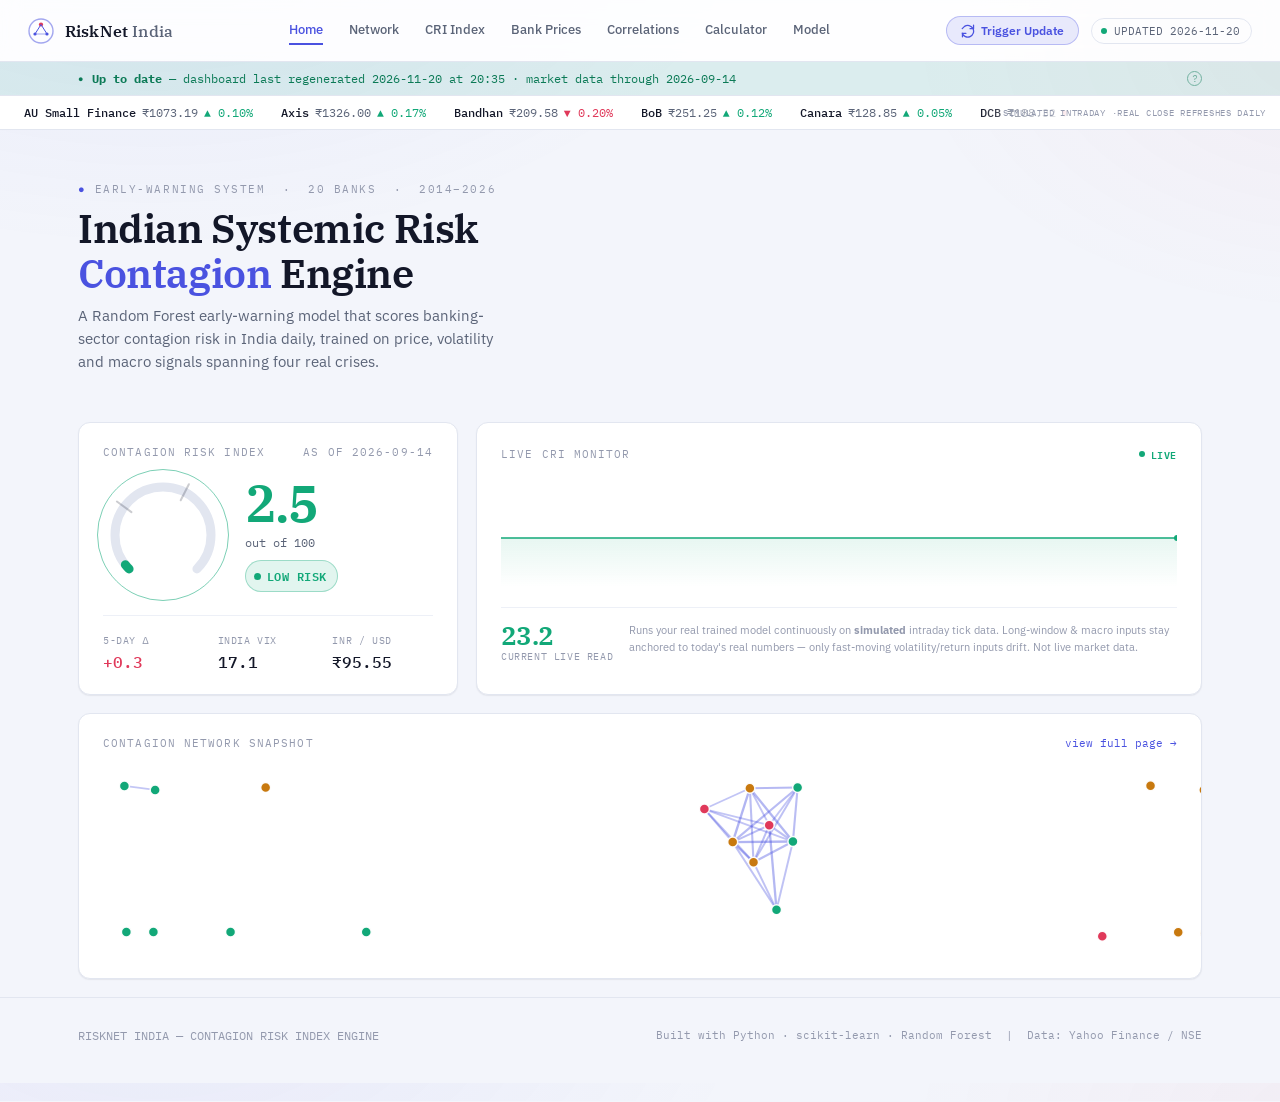
==== docs/index.html @ 39018a9b "chore: auto-update dashboard data 2026-11-20" ====
<!DOCTYPE html>
<html lang="en">
<head>
<meta charset="UTF-8">
<meta name="viewport" content="width=device-width, initial-scale=1.0">
<title>Indian Systemic Risk Contagion Engine</title>
<link rel="preconnect" href="https://fonts.googleapis.com">
<link rel="preconnect" href="https://fonts.gstatic.com" crossorigin>
<link href="https://fonts.googleapis.com/css2?family=IBM+Plex+Serif:wght@500;600;700&family=IBM+Plex+Sans:wght@400;500;600&family=IBM+Plex+Mono:wght@400;500;600&display=swap" rel="stylesheet">
<style>
  :root{
    --bg:#f3f5fb;
    --panel:#ffffff;
    --panel-raised:#f7f8fc;
    --hairline:#e2e6f0;
    --hairline-soft:#edf0f7;
    --text:#131728;
    --text-dim:#5b6478;
    --text-faint:#9399ad;
    --brand:#4a52e0;
    --brand-soft:rgba(74,82,224,0.08);
    --risk-low:#12a878;
    --risk-mid:#c8790f;
    --risk-high:#e0395a;
    --risk-low-soft:rgba(18,168,120,0.10);
    --risk-mid-soft:rgba(200,121,15,0.10);
    --risk-high-soft:rgba(224,57,90,0.10);
    --radius:12px;
    --shadow-sm:0 1px 2px rgba(19,23,40,0.04), 0 1px 1px rgba(19,23,40,0.03);
    --shadow-md:0 4px 16px rgba(19,23,40,0.06), 0 1px 3px rgba(19,23,40,0.04);
    --shadow-lg:0 12px 32px rgba(19,23,40,0.09), 0 2px 6px rgba(19,23,40,0.05);
  }
  *{box-sizing:border-box;}
  html{scroll-behavior:smooth;}
  body{
    margin:0;
    background:
      radial-gradient(ellipse 1000px 560px at 12% -8%, rgba(74,82,224,0.07), transparent 60%),
      radial-gradient(ellipse 800px 500px at 105% 4%, rgba(224,57,90,0.045), transparent 55%),
      var(--bg);
    color:var(--text);
    font-family:'IBM Plex Sans', system-ui, sans-serif;
    -webkit-font-smoothing:antialiased;
  }
  ::selection{background:var(--brand-soft); color:var(--text);}
  a{color:inherit;}
  .mono{font-family:'IBM Plex Mono', ui-monospace, monospace;}
  .serif{font-family:'IBM Plex Serif', serif;}
  .wrap{max-width:1180px; margin:0 auto; padding:0 28px;}
  .eyebrow{
    font-family:'IBM Plex Mono', monospace;
    font-size:11px;
    letter-spacing:0.14em;
    text-transform:uppercase;
    color:var(--text-faint);
  }
  .eyebrow .dot{color:var(--brand);}

  /* ---------- HEADER ---------- */
  header{
    border-bottom:1px solid var(--hairline);
    position:sticky; top:0; z-index:50;
    background:rgba(255,255,255,0.86);
    backdrop-filter:blur(10px);
  }
  .header-inner{
    display:flex; align-items:center; justify-content:space-between;
    padding:16px 28px;
  }
  .brand-mark{
    display:flex; align-items:center; gap:11px;
  }
  .brand-mark svg{display:block;}
  .brand-name{
    font-family:'IBM Plex Serif', serif;
    font-weight:600;
    font-size:15.5px;
    letter-spacing:0.01em;
  }
  .brand-name span{color:var(--text-dim); font-weight:500;}
  nav{display:flex; gap:26px;}
  nav a{
    font-size:13px; color:var(--text-dim); text-decoration:none;
    font-weight:500; transition:color .15s ease;
    padding:5px 0; border-bottom:2px solid transparent;
  }
  nav a:hover{color:var(--text);}
  nav a.active{color:var(--brand); border-bottom-color:var(--brand);}
  .brand-mark{cursor:pointer;}

  /* ---------- PAGES ---------- */
  .page{display:none; animation:page-in .25s ease;}
  .page.active{display:block;}
  @keyframes page-in{ from{opacity:0; transform:translateY(6px);} to{opacity:1; transform:translateY(0);} }

  .live-chip{
    display:flex; align-items:center; gap:7px;
    font-family:'IBM Plex Mono', monospace;
    font-size:11px; color:var(--text-dim);
    border:1px solid var(--hairline); border-radius:20px;
    padding:5px 11px 5px 9px;
  }
  .live-dot{
    width:6px; height:6px; border-radius:50%; background:var(--risk-low);
    box-shadow:0 0 0 0 rgba(53,211,152,0.6);
    animation:pulse-dot 2.2s infinite;
  }
  @keyframes pulse-dot{
    0%{box-shadow:0 0 0 0 rgba(53,211,152,0.55);}
    70%{box-shadow:0 0 0 6px rgba(53,211,152,0);}
    100%{box-shadow:0 0 0 0 rgba(53,211,152,0);}
  }

  /* ---------- FRESHNESS BANNER ---------- */
  .freshness-bar{
    border-bottom:1px solid var(--hairline);
    padding:9px 0;
    font-family:'IBM Plex Mono', monospace;
    font-size:12px;
    transition:background .3s ease;
  }
  .freshness-inner{display:flex; align-items:center; gap:9px;}
  .freshness-icon{font-size:9px;}
  .freshness-help{
    margin-left:auto; width:15px; height:15px; border-radius:50%;
    border:1px solid currentColor; opacity:0.5;
    display:flex; align-items:center; justify-content:center;
    font-size:10px; cursor:help; flex:none;
  }
  .freshness-bar.fresh{ background:var(--risk-low-soft); color:#0b7a56; }
  .freshness-bar.aging{ background:var(--risk-mid-soft); color:#9c6209; }
  .freshness-bar.stale{ background:var(--risk-high-soft); color:#b12a45; }

  /* ---------- LIVE TICKER ---------- */
  .ticker-bar{
    border-bottom:1px solid var(--hairline);
    background:var(--panel);
    overflow:hidden;
    position:relative;
    height:34px;
    display:flex;
    align-items:center;
  }
  .ticker-bar::after{
    content:"SIMULATED INTRADAY \00b7 REAL CLOSE REFRESHES DAILY";
    position:absolute; right:0; top:0; bottom:0;
    display:flex; align-items:center;
    padding:0 14px 0 26px;
    font-family:'IBM Plex Mono', monospace;
    font-size:9px; letter-spacing:0.08em; color:var(--text-faint);
    background:linear-gradient(90deg, transparent, var(--panel) 32%);
    z-index:2;
    white-space:nowrap;
  }
  .ticker-track{
    display:flex; align-items:center; gap:28px;
    white-space:nowrap;
    width:max-content;
    padding-left:24px;
    animation:ticker-scroll 42s linear infinite;
  }
  @keyframes ticker-scroll{
    0%{ transform:translateX(0); }
    100%{ transform:translateX(-50%); }
  }
  .tick-item{
    font-family:'IBM Plex Mono', monospace;
    font-size:11.5px;
    display:flex; align-items:center; gap:6px;
    color:var(--text-dim);
  }
  .tick-item b{color:var(--text); font-weight:500;}
  .tick-item .up{color:var(--risk-low);}
  .tick-item .down{color:var(--risk-high);}

  /* ---------- HERO ---------- */
  .hero{padding:52px 0 10px;}
  .hero-top{
    display:flex; justify-content:space-between; align-items:flex-end;
    gap:24px; flex-wrap:wrap; margin-bottom:34px;
  }
  h1{
    font-family:'IBM Plex Serif', serif;
    font-weight:600;
    font-size:clamp(28px, 3.6vw, 40px);
    line-height:1.12;
    margin:10px 0 0;
    max-width:640px;
    letter-spacing:-0.01em;
  }
  h1 em{
    font-style:normal;
    color:var(--brand);
  }
  .hero-desc{
    color:var(--text-dim); font-size:14.5px; line-height:1.6;
    max-width:420px; margin-top:8px;
  }

  .hero-grid{
    display:grid; grid-template-columns:1.1fr 1.5fr; gap:18px;
    margin-bottom:18px;
  }
  @media (max-width:900px){ .hero-grid{grid-template-columns:1fr;} }
  .network-preview-card{margin-bottom:8px; cursor:pointer;}

  .card{
    background:var(--panel);
    border:1px solid var(--hairline);
    border-radius:var(--radius);
    padding:22px 24px;
    box-shadow:var(--shadow-sm);
    transition:box-shadow .2s ease, transform .2s ease;
  }
  .card:hover{box-shadow:var(--shadow-md);}
  .card-title{
    font-family:'IBM Plex Mono', monospace;
    font-size:11px; letter-spacing:0.1em; text-transform:uppercase;
    color:var(--text-faint); margin-bottom:16px;
    display:flex; align-items:center; justify-content:space-between;
  }

  /* CRI gauge card */
  .gauge-card{display:flex; flex-direction:column;}
  .gauge-row{display:flex; align-items:center; gap:22px;}
  .gauge-wrap{
    position:relative; flex:none; width:120px; height:120px;
    border-radius:50%;
  }
  .gauge-wrap::before{
    content:""; position:absolute; inset:-6px; border-radius:50%;
    border:1px solid var(--gauge-col, var(--brand));
    opacity:0.55;
    animation:gauge-pulse 2.6s ease-out infinite;
  }
  @keyframes gauge-pulse{
    0%{ transform:scale(0.86); opacity:0.5; }
    70%{ transform:scale(1.14); opacity:0; }
    100%{ transform:scale(1.14); opacity:0; }
  }
  .gauge-num{
    font-family:'IBM Plex Serif', serif; font-weight:600;
    font-size:52px; line-height:1; letter-spacing:-0.02em;
  }
  .gauge-sub{font-family:'IBM Plex Mono', monospace; font-size:12px; color:var(--text-dim); margin-top:6px;}
  .risk-pill{
    display:inline-flex; align-items:center; gap:6px;
    font-family:'IBM Plex Mono', monospace; font-size:11.5px; font-weight:600;
    letter-spacing:0.04em; padding:5px 10px 5px 8px; border-radius:20px; margin-top:10px;
  }
  .risk-pill .dot{width:7px; height:7px; border-radius:50%;}
  .metrics-row{
    display:grid; grid-template-columns:1fr 1fr 1fr; gap:14px;
    margin-top:20px; padding-top:18px; border-top:1px solid var(--hairline-soft);
  }
  .metric-label{font-family:'IBM Plex Mono', monospace; font-size:10px; color:var(--text-faint); letter-spacing:0.06em; text-transform:uppercase;}
  .metric-val{font-family:'IBM Plex Mono', monospace; font-size:16px; margin-top:5px; font-weight:500;}
  .metric-val.up{color:var(--risk-high);}
  .metric-val.down{color:var(--risk-low);}

  /* Network card */
  .network-preview-card{position:relative; overflow:hidden;}
  .network-preview-card canvas{width:100%; height:190px; display:block;}
  .network-card-full{position:relative; overflow:hidden;}
  .network-card-full canvas{width:100%; height:460px; display:block;}
  .network-legend{
    display:flex; gap:18px; margin-top:14px; flex-wrap:wrap;
  }
  .legend-item{display:flex; align-items:center; gap:6px; font-size:11px; color:var(--text-dim); font-family:'IBM Plex Mono',monospace;}
  .legend-item .sw{width:9px; height:9px; border-radius:50%;}

  /* Live CRI Monitor */
  .livemon-card{display:flex; flex-direction:column;}
  .livemon-badge{
    display:inline-flex; align-items:center; gap:6px;
    font-size:10px; color:var(--risk-low); font-weight:600; letter-spacing:0.06em;
  }
  #livemon-canvas{width:100%; height:112px; display:block; margin-top:2px;}
  .livemon-readout{
    display:flex; gap:16px; align-items:flex-start; margin-top:14px;
    padding-top:14px; border-top:1px solid var(--hairline-soft);
  }
  .livemon-note{font-size:11px; color:var(--text-faint); line-height:1.55; flex:1;}

  /* ---------- SECTIONS ---------- */
  section{padding:46px 0;}
  .section-head{
    display:flex; align-items:baseline; justify-content:space-between;
    gap:20px; margin-bottom:22px; flex-wrap:wrap;
  }
  h2{
    font-family:'IBM Plex Serif', serif; font-weight:600; font-size:22px;
    margin:6px 0 0;
  }
  .section-desc{color:var(--text-dim); font-size:13.5px; max-width:520px; line-height:1.6;}

  .controls{display:flex; gap:10px; flex-wrap:wrap; align-items:center;}
  select{
    background:var(--panel-raised); color:var(--text);
    border:1px solid var(--hairline); border-radius:7px;
    padding:8px 12px; font-family:'IBM Plex Mono', monospace; font-size:12px;
    cursor:pointer;
  }
  select:focus{outline:2px solid var(--brand); outline-offset:1px;}

  .chart-card{
    background:var(--panel); border:1px solid var(--hairline); border-radius:var(--radius);
    padding:22px 24px 16px;
    box-shadow:var(--shadow-sm);
  }
  .chart-card canvas{width:100%; display:block;}

  .chip-row{display:flex; gap:8px; flex-wrap:wrap;}
  .chip{
    font-family:'IBM Plex Mono', monospace; font-size:11.5px;
    border:1px solid var(--hairline); border-radius:20px; padding:6px 12px;
    cursor:pointer; color:var(--text-dim); background:transparent;
    transition:all .15s ease; user-select:none;
  }
  .chip.active{
    border-color:var(--brand); color:var(--text); background:var(--brand-soft);
  }
  .chip:hover{color:var(--text); border-color:var(--text-faint);}

  table{width:100%; border-collapse:collapse; font-family:'IBM Plex Mono', monospace; font-size:12.5px;}
  th{
    text-align:left; padding:9px 12px; color:var(--text-faint);
    font-weight:500; font-size:10.5px; letter-spacing:0.06em; text-transform:uppercase;
    border-bottom:1px solid var(--hairline);
  }
  td{padding:10px 12px; border-bottom:1px solid var(--hairline-soft); color:var(--text-dim);}
  tr:hover td{color:var(--text); background:rgba(255,255,255,0.015);}
  td.num{color:var(--text); font-weight:500;}

  .badge{
    display:inline-flex; align-items:center; gap:5px;
    font-size:10.5px; font-weight:600; padding:3px 8px; border-radius:12px;
  }

  .heatmap-wrap{overflow-x:auto; padding-bottom:6px;}
  #heatmap{display:grid; gap:2px;}
  #heatmap.heatmap-fade{animation:heatmap-in .35s ease;}
  @keyframes heatmap-in{ from{opacity:0.35;} to{opacity:1;} }
  .hcell{
    aspect-ratio:1; border-radius:3px; min-width:20px;
    display:flex; align-items:center; justify-content:center;
    font-family:'IBM Plex Mono',monospace; font-size:8px; color:rgba(0,0,0,0.55);
    cursor:pointer; transition:transform .12s ease, box-shadow .12s ease, outline-color .12s ease;
    outline:1.5px solid transparent; outline-offset:-1.5px;
  }
  .hcell:hover{ transform:scale(1.22); box-shadow:0 3px 10px rgba(19,23,40,0.25); z-index:2; position:relative; }
  .hcell.hl{ outline-color:var(--brand); }
  .haxis{font-family:'IBM Plex Mono',monospace; font-size:8px; color:var(--text-faint); display:flex; align-items:center; justify-content:center; transition:color .12s ease, font-weight .12s ease;}
  .haxis.hl{ color:var(--brand); font-weight:600; }

  .heatmap-legend{display:flex; align-items:center; gap:8px; margin-top:14px; font-family:'IBM Plex Mono',monospace; font-size:9.5px; color:var(--text-faint);}
  .heatmap-legend-bar{
    flex:1; max-width:220px; height:8px; border-radius:4px;
    background:linear-gradient(90deg, rgb(224,57,90), rgb(247,248,252) 50%, rgb(18,168,120));
  }
  .heatmap-sort-btn{
    font-family:'IBM Plex Mono', monospace; font-size:11px;
    border:1px solid var(--hairline); border-radius:20px; padding:6px 12px;
    cursor:pointer; color:var(--text-dim); background:var(--panel);
    transition:all .15s ease;
  }
  .heatmap-sort-btn:hover{ border-color:var(--brand); color:var(--text); }
  .heatmap-sort-btn.active{ border-color:var(--brand); background:var(--brand-soft); color:var(--brand); }

  .avg-corr-strip{
    display:flex; align-items:center; gap:12px; margin-top:16px;
    padding-top:16px; border-top:1px solid var(--hairline-soft);
  }
  .avg-corr-val{font-family:'IBM Plex Mono', monospace; font-size:20px; font-weight:600;}

  .info-grid{display:grid; grid-template-columns:1fr 1fr; gap:18px;}
  @media (max-width:800px){ .info-grid{grid-template-columns:1fr;} }
  .kv{display:flex; justify-content:space-between; padding:9px 0; border-bottom:1px solid var(--hairline-soft); font-size:13px;}
  .kv:last-child{border-bottom:none;}
  .kv .k{color:var(--text-dim);}
  .kv .v{font-family:'IBM Plex Mono', monospace; font-weight:500;}

  .feat-tags{display:flex; flex-wrap:wrap; gap:7px; margin-top:8px;}
  .feat-tag{
    font-family:'IBM Plex Mono', monospace; font-size:10.5px;
    padding:5px 9px; border-radius:6px; border:1px solid var(--hairline);
    color:var(--text-dim);
  }

  /* ---------- CALCULATOR ---------- */
  .preset-row{display:grid; grid-template-columns:repeat(4,1fr); gap:12px; margin-bottom:18px;}
  @media (max-width:800px){ .preset-row{grid-template-columns:1fr 1fr;} }
  .preset-btn{
    display:flex; align-items:flex-start; gap:10px; text-align:left;
    background:var(--panel); border:1px solid var(--hairline); border-radius:var(--radius);
    padding:14px 16px; cursor:pointer; font-family:'IBM Plex Sans', sans-serif;
    font-size:13px; color:var(--text); box-shadow:var(--shadow-sm);
    transition:box-shadow .18s ease, transform .18s ease, border-color .18s ease;
  }
  .preset-btn:hover{ box-shadow:var(--shadow-md); transform:translateY(-1px); border-color:var(--brand); }
  .preset-btn.active{ border-color:var(--brand); background:var(--brand-soft); }
  .preset-dot{width:9px; height:9px; border-radius:50%; margin-top:4px; flex:none;}
  .preset-sub{color:var(--text-faint); font-size:11px; font-weight:400;}

  .calc-group-title{
    font-family:'IBM Plex Mono', monospace; font-size:10.5px; letter-spacing:0.08em;
    text-transform:uppercase; color:var(--text-faint); margin:24px 0 12px;
    padding-bottom:8px; border-bottom:1px solid var(--hairline-soft);
  }
  .calc-group-title:first-child{margin-top:0;}
  .calc-grid{display:grid; grid-template-columns:repeat(auto-fill, minmax(230px,1fr)); gap:16px;}
  .calc-field label{
    display:block; font-family:'IBM Plex Sans', sans-serif; font-size:12.5px; font-weight:500;
    color:var(--text); margin-bottom:2px; line-height:1.3;
  }
  .calc-field .calc-desc{
    font-size:11px; color:var(--text-faint); line-height:1.4; margin-bottom:7px; min-height:28px;
  }
  .calc-field-row{display:flex; align-items:center; gap:8px;}
  .calc-field input[type="range"]{
    flex:1; accent-color:var(--brand); height:4px; cursor:pointer;
  }
  .calc-field input[type="number"]{
    width:82px; background:var(--panel-raised); color:var(--text);
    border:1px solid var(--hairline); border-radius:7px; padding:6px 8px;
    font-family:'IBM Plex Mono', monospace; font-size:12px; flex:none;
  }
  .calc-field input:focus{outline:2px solid var(--brand); outline-offset:1px;}
  .calc-field .calc-range-note{font-size:9.5px; color:var(--text-faint); margin-top:4px; font-family:'IBM Plex Mono',monospace;}

  .calc-result-bar{
    display:flex; align-items:center; gap:22px; margin-top:24px; padding-top:22px;
    border-top:1px solid var(--hairline-soft); flex-wrap:wrap;
  }
  .calc-result-num{display:flex; align-items:center; gap:12px; flex:none;}
  .calc-result-explain{
    flex:1; min-width:220px; font-size:13px; color:var(--text-dim); line-height:1.55;
  }

  .source-list{list-style:none; margin:8px 0 0; padding:0; font-size:12.5px; color:var(--text-dim); line-height:1.9;}
  .source-list li{padding-left:14px; position:relative;}
  .source-list li::before{content:"—"; position:absolute; left:0; color:var(--text-faint);}

  footer{
    border-top:1px solid var(--hairline); padding:30px 0 40px;
    display:flex; justify-content:space-between; align-items:center; flex-wrap:wrap; gap:10px;
  }
  footer .f-left{font-family:'IBM Plex Mono', monospace; font-size:11.5px; color:var(--text-faint);}
  footer .f-right{font-family:'IBM Plex Mono', monospace; font-size:11px; color:var(--text-faint);}

  .tooltip{
    position:absolute; pointer-events:none; z-index:20;
    background:#1c2036; border:1px solid rgba(255,255,255,0.08); border-radius:7px;
    padding:8px 11px; font-family:'IBM Plex Mono', monospace; font-size:11px;
    color:#f1f2f8; box-shadow:var(--shadow-lg);
    opacity:0; transition:opacity .1s ease; white-space:nowrap;
  }

  @media (prefers-reduced-motion: reduce){
    *{animation:none !important; transition:none !important;}
  }

  ::-webkit-scrollbar{height:8px; width:8px;}
  ::-webkit-scrollbar-track{background:transparent;}
  ::-webkit-scrollbar-thumb{background:var(--hairline); border-radius:4px;}

.trigger-update-btn {
  display: inline-flex;
  align-items: center;
  gap: 6px;
  background: rgba(74, 82, 224, 0.12);
  color: var(--brand);
  border: 1px solid rgba(74, 82, 224, 0.3);
  padding: 6px 14px;
  border-radius: 20px;
  font-family: 'IBM Plex Sans', sans-serif;
  font-size: 12px;
  font-weight: 600;
  cursor: pointer;
  transition: all 0.2s ease;
}
.trigger-update-btn:hover {
  background: var(--brand);
  color: #ffffff;
  border-color: var(--brand);
  transform: translateY(-1px);
  box-shadow: 0 4px 12px rgba(74, 82, 224, 0.25);
}

.update-modal-backdrop {
  position: fixed; top: 0; left: 0; width: 100vw; height: 100vh;
  background: rgba(19, 23, 40, 0.6);
  backdrop-filter: blur(8px);
  z-index: 9999;
  display: flex; align-items: center; justify-content: center;
  opacity: 0; pointer-events: none; transition: opacity 0.25s ease;
}
.update-modal-backdrop.active {
  opacity: 1; pointer-events: auto;
}
.update-modal-card {
  background: #ffffff;
  border-radius: 16px;
  padding: 28px;
  max-width: 480px;
  width: 90%;
  box-shadow: var(--shadow-lg);
  border: 1px solid var(--hairline);
  position: relative;
  font-family: 'IBM Plex Sans', sans-serif;
}
.update-modal-card h3 {
  margin: 0 0 10px 0; font-family: 'IBM Plex Serif', serif; font-size: 20px; color: var(--text);
}
.update-modal-card p {
  margin: 0 0 16px 0; font-size: 13.5px; color: var(--text-dim); line-height: 1.5;
}
.update-modal-actions {
  display: flex; gap: 10px; justify-content: flex-end; margin-top: 20px;
}
.update-modal-btn {
  padding: 8px 16px; border-radius: 8px; font-size: 13px; font-weight: 600; cursor: pointer; border: none;
  transition: all 0.15s ease;
}
.update-modal-btn.primary {
  background: var(--brand); color: #fff; text-decoration: none; display: inline-flex; align-items: center; gap: 6px;
}
.update-modal-btn.primary:hover {
  background: #3940c4;
}
.update-modal-btn.secondary {
  background: var(--hairline-soft); color: var(--text-dim);
}
.update-modal-btn.secondary:hover {
  background: var(--hairline); color: var(--text);
}

</style>
</head>
<body>

<header>
  <div class="header-inner">
    <div class="brand-mark" id="brand-home-link">
      <svg width="26" height="26" viewBox="0 0 26 26" fill="none">
        <circle cx="13" cy="13" r="12" stroke="#4a52e0" stroke-width="1.4" opacity="0.5"/>
        <circle cx="13" cy="6.5" r="2.1" fill="#e0395a"/>
        <circle cx="7" cy="16" r="1.6" fill="#4a52e0"/>
        <circle cx="19" cy="16" r="1.6" fill="#4a52e0"/>
        <line x1="13" y1="6.5" x2="7" y2="16" stroke="#4a52e0" stroke-width="1"/>
        <line x1="13" y1="6.5" x2="19" y2="16" stroke="#4a52e0" stroke-width="1"/>
        <line x1="7" y1="16" x2="19" y2="16" stroke="#4a52e0" stroke-width="1" opacity="0.5"/>
      </svg>
      <div class="brand-name">RiskNet<span>&nbsp;India</span></div>
    </div>
    <nav id="nav">
      <a href="#home" data-page="home">Home</a>
      <a href="#network" data-page="network">Network</a>
      <a href="#cri" data-page="cri">CRI Index</a>
      <a href="#prices" data-page="prices">Bank Prices</a>
      <a href="#correlations" data-page="correlations">Correlations</a>
      <a href="#calculator" data-page="calculator">Calculator</a>
      <a href="#model" data-page="model">Model</a>
    </nav>
    <div style="display:flex; align-items:center; gap:12px;">
      <button id="btn-trigger-update" class="trigger-update-btn" title="Initiate daily workflow update on GitHub">
        <svg width="14" height="14" viewBox="0 0 24 24" fill="none" stroke="currentColor" stroke-width="2.2" stroke-linecap="round" stroke-linejoin="round"><path d="M21.5 2v6h-6M2.13 15.57a10 10 0 1 0 3.93-11.45L2.13 8"/><path d="M2.5 22v-6h6"/></svg>
        <span>Trigger Update</span>
      </button>
      <div class="live-chip"><span class="live-dot"></span> <span id="refresh-label">DATA REFRESHED</span></div>
    </div>
  </div>
</header>

<div class="freshness-bar" id="freshness-bar">
  <div class="wrap freshness-inner">
    <span class="freshness-icon" id="freshness-icon">●</span>
    <span id="freshness-text">Checking data freshness…</span>
    <span class="freshness-help" id="freshness-help" title="">?</span>
  </div>
</div>

<div class="ticker-bar">
  <div class="ticker-track" id="ticker-track"></div>
</div>

<div class="wrap">
  <div class="hero page active" id="page-home">
    <div class="hero-top">
      <div>
        <div class="eyebrow"><span class="dot">●</span> EARLY-WARNING SYSTEM &nbsp;·&nbsp; 20 BANKS &nbsp;·&nbsp; 2014–2026</div>
        <h1>Indian Systemic Risk<br><em>Contagion</em> Engine</h1>
        <p class="hero-desc">A Random Forest early-warning model that scores banking-sector contagion risk in India daily, trained on price, volatility and macro signals spanning four real crises.</p>
      </div>
    </div>

    <div class="hero-grid">
      <div class="card gauge-card">
        <div class="card-title">Contagion Risk Index <span id="cri-date" class="mono"></span></div>
        <div class="gauge-row">
          <div class="gauge-wrap" id="gauge-wrap">
            <canvas id="gauge" width="120" height="120" style="width:120px;height:120px;flex:none;"></canvas>
          </div>
          <div>
            <div class="gauge-num" id="cri-value">—</div>
            <div class="gauge-sub">out of 100</div>
            <div class="risk-pill" id="risk-pill"></div>
          </div>
        </div>
        <div class="metrics-row">
          <div>
            <div class="metric-label">5-day Δ</div>
            <div class="metric-val" id="delta-val">—</div>
          </div>
          <div>
            <div class="metric-label">India VIX</div>
            <div class="metric-val" id="vix-val">—</div>
          </div>
          <div>
            <div class="metric-label">INR / USD</div>
            <div class="metric-val" id="inr-val">—</div>
          </div>
        </div>
      </div>

      <div class="card livemon-card">
        <div class="card-title">
          Live CRI Monitor
          <span class="livemon-badge"><span class="live-dot"></span> LIVE</span>
        </div>
        <canvas id="livemon-canvas"></canvas>
        <div class="livemon-readout">
          <div>
            <div class="gauge-num" id="livemon-val" style="font-size:26px;">—</div>
            <div class="metric-label" style="margin-top:2px;">current live read</div>
          </div>
          <div class="livemon-note">Runs your real trained model continuously on <b>simulated</b> intraday tick data. Long-window &amp; macro inputs stay anchored to today's real numbers — only fast-moving volatility/return inputs drift. Not live market data.</div>
        </div>
      </div>
    </div>

    <div class="card network-preview-card" id="home-network-preview">
      <div class="card-title">
        Contagion network snapshot
        <span class="mono" style="text-transform:none; letter-spacing:0; cursor:pointer; color:var(--brand);" id="view-full-network">view full page →</span>
      </div>
      <canvas id="netcanvas-preview"></canvas>
    </div>
  </div>
</div>

<div class="wrap">
  <section id="network" class="page">
    <div class="section-head">
      <div>
        <div class="eyebrow">00 · CONTAGION STRUCTURE</div>
        <h2>Contagion network</h2>
        <p class="section-desc">Banks that move together (correlation &gt; 0.55) pull toward each other — risk clusters are visible at a glance. Node color reflects recent volatility.</p>
      </div>
    </div>
    <div class="card network-card-full">
      <canvas id="netcanvas"></canvas>
      <div class="network-legend">
        <div class="legend-item"><span class="sw" style="background:var(--risk-low);"></span> Low volatility</div>
        <div class="legend-item"><span class="sw" style="background:var(--risk-mid);"></span> Elevated</div>
        <div class="legend-item"><span class="sw" style="background:var(--risk-high);"></span> High volatility</div>
        <div class="legend-item">— edge weight = pairwise correlation (&gt; 0.55 shown)</div>
      </div>
    </div>
  </section>
</div>

<div class="wrap">
  <section id="cri" class="page">
    <div class="section-head">
      <div>
        <div class="eyebrow">01 · MODEL OUTPUT</div>
        <h2>Contagion Risk Index over time</h2>
        <p class="section-desc">Daily CRI from 2005 to present (defaults to 2016–2026 for detail). Y-axis auto-scales to the selected window — zoom out to see crisis spikes. Dotted lines mark real crises; dashed lines mark the Medium (30) and High (60) risk thresholds.</p>
      </div>
      <div class="controls">
        <select id="year-from"></select>
        <span class="mono" style="color:var(--text-faint); font-size:12px;">to</span>
        <select id="year-to"></select>
      </div>
    </div>
    <div class="chart-card">
      <canvas id="cri-chart" height="320"></canvas>
    </div>

    <div style="height:34px;"></div>

    <div class="chart-card" style="padding-bottom:6px;">
      <div class="card-title">Top 10 highest-risk days on record</div>
      <table>
        <thead><tr><th>Date</th><th>CRI Score</th><th>Level</th></tr></thead>
        <tbody id="top10-body"></tbody>
      </table>
    </div>
  </section>

  <section id="prices" class="page">
    <div class="section-head">
      <div>
        <div class="eyebrow">02 · MARKET DATA</div>
        <h2>Bank stock prices</h2>
        <p class="section-desc">Prices rebased to 100 at the start of the visible range, so relative moves are comparable across banks of very different share prices.</p>
      </div>
    </div>
    <div class="chip-row" id="bank-chips" style="margin-bottom:16px;"></div>
    <div class="chart-card">
      <canvas id="price-chart" height="320"></canvas>
    </div>
  </section>

  <section id="correlations" class="page">
    <div class="section-head">
      <div>
        <div class="eyebrow">03 · CONTAGION STRUCTURE</div>
        <h2>Bank correlation matrix</h2>
        <p class="section-desc">How closely bank returns move together in a given window. Darker green cells mean higher correlation — and higher structural contagion risk.</p>
      </div>
      <div class="controls">
        <button class="heatmap-sort-btn" id="heatmap-sort-btn" type="button">Sort by risk</button>
        <select id="period-select"></select>
      </div>
    </div>
    <div class="chart-card">
      <div class="heatmap-wrap">
        <div id="heatmap"></div>
      </div>
      <div class="heatmap-legend">
        <span>−1.0</span>
        <div class="heatmap-legend-bar"></div>
        <span>+1.0 correlation</span>
      </div>
      <div class="avg-corr-strip">
        <div class="avg-corr-val" id="avg-corr-val">—</div>
        <div class="metric-label" style="text-transform:none; letter-spacing:0; font-size:11.5px;">average pairwise correlation across all 20 banks for this period — higher means more dangerous homogeneity. Hover any cell to trace its row &amp; column.</div>
      </div>
    </div>
  </section>

  <section id="calculator" class="page">
    <div class="section-head">
      <div>
        <div class="eyebrow">04 · WHAT-IF ANALYSIS</div>
        <h2>Risk calculator</h2>
        <p class="section-desc">Explore a scenario, or type in your own numbers — this runs your actual trained Random Forest, all 200 trees, right here in the browser. Not an approximation: same model, same math, your scenario.</p>
      </div>
    </div>

    <div class="preset-row">
      <button class="preset-btn" data-preset="calm" type="button">
        <span class="preset-dot" style="background:var(--risk-low)"></span>
        <span><b>Calm market</b><br><span class="preset-sub">A real quiet trading day</span></span>
      </button>
      <button class="preset-btn" data-preset="precrisis" type="button">
        <span class="preset-dot" style="background:var(--risk-mid)"></span>
        <span><b>Pre-crisis stress</b><br><span class="preset-sub">Warning signs building</span></span>
      </button>
      <button class="preset-btn" data-preset="crisis" type="button">
        <span class="preset-dot" style="background:var(--risk-high)"></span>
        <span><b>Full crisis</b><br><span class="preset-sub">Real 2020 crash numbers</span></span>
      </button>
      <button class="preset-btn" id="calc-reset" type="button">
        <span class="preset-dot" style="background:var(--brand)"></span>
        <span><b>Today's real numbers</b><br><span class="preset-sub">Reset to latest data</span></span>
      </button>
    </div>

    <div class="chart-card">
      <div id="calc-groups"></div>
      <div class="calc-result-bar" id="calc-result-bar">
        <div class="calc-result-num">
          <div class="gauge-num" id="calc-cri-val" style="font-size:38px;">—</div>
          <div class="risk-pill" id="calc-risk-pill"></div>
        </div>
        <div class="calc-result-explain" id="calc-explain">Adjust a value above, or pick a scenario, to see the model's risk read.</div>
      </div>
    </div>
  </section>

  <section id="model" class="page">
    <div class="section-head">
      <div>
        <div class="eyebrow">05 · UNDER THE HOOD</div>
        <h2>Model &amp; data</h2>
      </div>
    </div>
    <div class="info-grid">
      <div class="card">
        <div class="card-title">Model details</div>
        <div class="kv"><span class="k">Model type</span><span class="v" id="m-type"></span></div>
        <div class="kv"><span class="k">Training period</span><span class="v" id="m-train"></span></div>
        <div class="kv"><span class="k">Test period</span><span class="v" id="m-test"></span></div>
        <div class="kv"><span class="k">Accuracy</span><span class="v" id="m-acc"></span></div>
        <div class="kv"><span class="k">Input features</span><span class="v" id="m-feat"></span></div>
        <div class="kv"><span class="k">Labels</span><span class="v">0 Normal · 1 Pre-Crisis · 2 Crisis</span></div>

        <div style="margin-top:18px;">
          <div class="metric-label" style="margin-bottom:6px;">Crisis events in training data</div>
          <ul class="source-list" id="crisis-list"></ul>
        </div>
      </div>
      <div class="card">
        <div class="card-title">Feature set</div>
        <div class="metric-label" style="margin:0 0 2px;">Volatility</div>
        <div class="feat-tags" id="ft-vol"></div>
        <div class="metric-label" style="margin:14px 0 2px;">Momentum</div>
        <div class="feat-tags" id="ft-mom"></div>
        <div class="metric-label" style="margin:14px 0 2px;">Network</div>
        <div class="feat-tags" id="ft-net"></div>
        <div class="metric-label" style="margin:14px 0 2px;">Macro</div>
        <div class="feat-tags" id="ft-macro"></div>
        <div class="metric-label" style="margin:14px 0 2px;">Bank-specific</div>
        <div class="feat-tags" id="ft-bank"></div>

        <div style="margin-top:18px;">
          <div class="metric-label" style="margin-bottom:6px;">Data sources</div>
          <ul class="source-list">
            <li>Yahoo Finance (NSE) — 20 Indian bank stock prices</li>
            <li>Yahoo Finance — Nifty 50, Nifty Bank, India VIX</li>
            <li>Yahoo Finance — INR/USD, crude oil, gold, US VIX</li>
            <li>Custom labels — IL&amp;FS, Yes Bank, COVID, Adani crises</li>
          </ul>
        </div>
      </div>
    </div>
  </section>
</div>

<footer>
  <div class="wrap" style="width:100%; display:flex; justify-content:space-between; flex-wrap:wrap; gap:10px;">
    <div class="f-left">RISKNET INDIA — CONTAGION RISK INDEX ENGINE</div>
    <div class="f-right">Built with Python · scikit-learn · Random Forest &nbsp;|&nbsp; Data: Yahoo Finance / NSE</div>
  </div>
</footer>

<div class="tooltip" id="tooltip"></div>

<script id="app-data" type="application/json">
{"meta":{"title":"Indian Systemic Risk Contagion Engine","updated":"2026-11-20","generated_at":"2026-11-20 20:35","latest_date":"2026-09-14","days_stale":0,"latest_cri":2.46,"risk_level":"LOW","delta5":0.28,"latest_vix":17.1,"latest_inr":95.55,"model_name":"Dynamic GNN + Random Forest","total_rows":5359,"feature_count":23},"banks":["AU Small Finance Bank","Axis Bank","Bandhan Bank","Bank of Baroda","Canara Bank","DCB Bank","Federal Bank","HDFC Bank","ICICI Bank","IDFC First Bank","Indian Bank","IndusInd Bank","Indian Overseas Bank","Kotak Mahindra Bank","Bank of Maharashtra","Punjab National Bank","RBL Bank","State Bank of India","Union Bank of India","Yes Bank"],"crisis_events":{"2008 GFC":"2008-10-24","2013 Taper Tantrum":"2013-08-28","IL&FS Crisis":"2018-09-21","YES Bank Moratorium":"2020-03-05","COVID-19 Crash":"2020-03-23","Adani/Hindenburg":"2023-01-24"},"cri_series":[{"d":"2005-01-04","v":2.0,"pre":0.006,"crisis":0.014,"label":0},{"d":"2005-01-05","v":2.03,"pre":0.0061,"crisis":0.0142,"label":0},{"d":"2005-01-06","v":1.89,"pre":0.0057,"crisis":0.0132,"label":0},{"d":"2005-01-07","v":1.87,"pre":0.0056,"crisis":0.0131,"label":0},{"d":"2005-01-10","v":1.8,"pre":0.0054,"crisis":0.0126,"label":0},{"d":"2005-01-11","v":1.79,"pre":0.0054,"crisis":0.0125,"label":0},{"d":"2005-01-12","v":1.62,"pre":0.0049,"crisis":0.0113,"label":0},{"d":"2005-01-13","v":1.69,"pre":0.0051,"crisis":0.0118,"label":0},{"d":"2005-01-14","v":1.58,"pre":0.0047,"crisis":0.0111,"label":0},{"d":"2005-01-17","v":1.58,"pre":0.0047,"crisis":0.0111,"label":0},{"d":"2005-01-18","v":1.59,"pre":0.0048,"crisis":0.0111,"label":0},{"d":"2005-01-19","v":1.78,"pre":0.0053,"crisis":0.0125,"label":0},{"d":"2005-01-20","v":1.96,"pre":0.0059,"crisis":0.0137,"label":0},{"d":"2005-01-24","v":2.18,"pre":0.0065,"crisis":0.0153,"label":0},{"d":"2005-01-25","v":2.02,"pre":0.0061,"crisis":0.0141,"label":0},{"d":"2005-01-27","v":1.8,"pre":0.0054,"crisis":0.0126,"label":0},{"d":"2005-01-28","v":1.8,"pre":0.0054,"crisis":0.0126,"label":0},{"d":"2005-01-31","v":1.69,"pre":0.0051,"crisis":0.0118,"label":0},{"d":"2005-02-01","v":1.47,"pre":0.0044,"crisis":0.0103,"label":0},{"d":"2005-02-02","v":1.37,"pre":0.0041,"crisis":0.0096,"label":0},{"d":"2005-02-03","v":1.41,"pre":0.0042,"crisis":0.0099,"label":0},{"d":"2005-02-04","v":1.25,"pre":0.0037,"crisis":0.0088,"label":0},{"d":"2005-02-07","v":1.39,"pre":0.0042,"crisis":0.0097,"label":0},{"d":"2005-02-08","v":1.35,"pre":0.0041,"crisis":0.0095,"label":0},{"d":"2005-02-09","v":1.46,"pre":0.0044,"crisis":0.0102,"label":0},{"d":"2005-02-10","v":1.33,"pre":0.004,"crisis":0.0093,"label":0},{"d":"2005-02-11","v":1.31,"pre":0.0039,"crisis":0.0092,"label":0},{"d":"2005-02-14","v":1.33,"pre":0.004,"crisis":0.0093,"label":0},{"d":"2005-02-15","v":1.26,"pre":0.0038,"crisis":0.0088,"label":0},{"d":"2005-02-16","v":1.22,"pre":0.0037,"crisis":0.0085,"label":0},{"d":"2005-02-17","v":1.39,"pre":0.0042,"crisis":0.0097,"label":0},{"d":"2005-02-18","v":1.07,"pre":0.0032,"crisis":0.0075,"label":0},{"d":"2005-02-21","v":1.02,"pre":0.0031,"crisis":0.0071,"label":0},{"d":"2005-02-22","v":1.59,"pre":0.0048,"crisis":0.0111,"label":0},{"d":"2005-02-23","v":1.38,"pre":0.0041,"crisis":0.0097,"label":0},{"d":"2005-02-24","v":1.08,"pre":0.0032,"crisis":0.0076,"label":0},{"d":"2005-02-25","v":0.93,"pre":0.0028,"crisis":0.0065,"label":0},{"d":"2005-02-28","v":1.01,"pre":0.003,"crisis":0.0071,"label":0},{"d":"2005-03-01","v":1.01,"pre":0.003,"crisis":0.0071,"label":0},{"d":"2005-03-02","v":1.15,"pre":0.0034,"crisis":0.008,"label":0},{"d":"2005-03-03","v":1.27,"pre":0.0038,"crisis":0.0089,"label":0},{"d":"2005-03-04","v":0.98,"pre":0.0029,"crisis":0.0069,"label":0},{"d":"2005-03-07","v":1.09,"pre":0.0033,"crisis":0.0076,"label":0},{"d":"2005-03-08","v":1.08,"pre":0.0032,"crisis":0.0076,"label":0},{"d":"2005-03-09","v":1.2,"pre":0.0036,"crisis":0.0084,"label":0},{"d":"2005-03-10","v":1.12,"pre":0.0034,"crisis":0.0078,"label":0},{"d":"2005-03-11","v":1.2,"pre":0.0036,"crisis":0.0084,"label":0},{"d":"2005-03-14","v":1.06,"pre":0.0032,"crisis":0.0074,"label":0},{"d":"2005-03-15","v":1.28,"pre":0.0038,"crisis":0.009,"label":0},{"d":"2005-03-16","v":1.39,"pre":0.0042,"crisis":0.0097,"label":0},{"d":"2005-03-17","v":1.38,"pre":0.0041,"crisis":0.0097,"label":0},{"d":"2005-03-18","v":1.34,"pre":0.004,"crisis":0.0094,"label":0},{"d":"2005-03-21","v":1.48,"pre":0.0044,"crisis":0.0104,"label":0},{"d":"2005-03-22","v":1.74,"pre":0.0052,"crisis":0.0122,"label":0},{"d":"2005-03-23","v":1.79,"pre":0.0054,"crisis":0.0125,"label":0},{"d":"2005-03-24","v":1.63,"pre":0.0049,"crisis":0.0114,"label":0},{"d":"2005-03-28","v":1.76,"pre":0.0053,"crisis":0.0123,"label":0},{"d":"2005-03-29","v":2.0,"pre":0.006,"crisis":0.014,"label":0},{"d":"2005-03-30","v":1.79,"pre":0.0054,"crisis":0.0125,"label":0},{"d":"2005-03-31","v":1.91,"pre":0.0057,"crisis":0.0134,"label":0},{"d":"2005-04-01","v":1.94,"pre":0.0058,"crisis":0.0136,"label":0},{"d":"2005-04-04","v":1.96,"pre":0.0059,"crisis":0.0137,"label":0},{"d":"2005-04-05","v":1.85,"pre":0.0056,"crisis":0.013,"label":0},{"d":"2005-04-06","v":1.65,"pre":0.0049,"crisis":0.0115,"label":0},{"d":"2005-04-07","v":1.44,"pre":0.0043,"crisis":0.0101,"label":0},{"d":"2005-04-08","v":1.52,"pre":0.0046,"crisis":0.0106,"label":0},{"d":"2005-04-11","v":1.36,"pre":0.0041,"crisis":0.0095,"label":0},{"d":"2005-04-12","v":1.09,"pre":0.0033,"crisis":0.0076,"label":0},{"d":"2005-04-13","v":1.58,"pre":0.0047,"crisis":0.0111,"label":0},{"d":"2005-04-15","v":2.79,"pre":0.0084,"crisis":0.0195,"label":0},{"d":"2005-04-18","v":2.48,"pre":0.0074,"crisis":0.0174,"label":0},{"d":"2005-04-19","v":2.02,"pre":0.0061,"crisis":0.0141,"label":0},{"d":"2005-04-20","v":2.47,"pre":0.0074,"crisis":0.0173,"label":0},{"d":"2005-04-21","v":1.76,"pre":0.0053,"crisis":0.0123,"label":0},{"d":"2005-04-22","v":2.03,"pre":0.0061,"crisis":0.0142,"label":0},{"d":"2005-04-25","v":1.8,"pre":0.0054,"crisis":0.0126,"label":0},{"d":"2005-04-26","v":1.82,"pre":0.0055,"crisis":0.0127,"label":0},{"d":"2005-04-27","v":1.82,"pre":0.0055,"crisis":0.0127,"label":0},{"d":"2005-04-28","v":2.41,"pre":0.0072,"crisis":0.0169,"label":0},{"d":"2005-04-29","v":2.02,"pre":0.0061,"crisis":0.0141,"label":0},{"d":"2005-05-02","v":1.93,"pre":0.0058,"crisis":0.0135,"label":0},{"d":"2005-05-03","v":1.76,"pre":0.0053,"crisis":0.0123,"label":0},{"d":"2005-05-04","v":1.59,"pre":0.0048,"crisis":0.0111,"label":0},{"d":"2005-05-05","v":1.8,"pre":0.0054,"crisis":0.0126,"label":0},{"d":"2005-05-06","v":1.72,"pre":0.0052,"crisis":0.012,"label":0},{"d":"2005-05-09","v":1.62,"pre":0.0049,"crisis":0.0113,"label":0},{"d":"2005-05-10","v":1.91,"pre":0.0057,"crisis":0.0134,"label":0},{"d":"2005-05-11","v":1.75,"pre":0.0053,"crisis":0.0123,"label":0},{"d":"2005-05-12","v":2.15,"pre":0.0065,"crisis":0.015,"label":0},{"d":"2005-05-13","v":2.16,"pre":0.0065,"crisis":0.0151,"label":0},{"d":"2005-05-16","v":1.99,"pre":0.006,"crisis":0.0139,"label":0},{"d":"2005-05-17","v":1.69,"pre":0.0051,"crisis":0.0118,"label":0},{"d":"2005-05-18","v":1.51,"pre":0.0045,"crisis":0.0106,"label":0},{"d":"2005-05-19","v":1.43,"pre":0.0043,"crisis":0.01,"label":0},{"d":"2005-05-20","v":1.36,"pre":0.0041,"crisis":0.0095,"label":0},{"d":"2005-05-23","v":1.29,"pre":0.0039,"crisis":0.009,"label":0},{"d":"2005-05-24","v":1.22,"pre":0.0037,"crisis":0.0085,"label":0},{"d":"2005-05-25","v":1.17,"pre":0.0035,"crisis":0.0082,"label":0},{"d":"2005-05-26","v":1.08,"pre":0.0032,"crisis":0.0076,"label":0},{"d":"2005-05-27","v":1.02,"pre":0.0031,"crisis":0.0071,"label":0},{"d":"2005-05-30","v":0.97,"pre":0.0029,"crisis":0.0068,"label":0},{"d":"2005-05-31","v":1.32,"pre":0.004,"crisis":0.0092,"label":0},{"d":"2005-06-01","v":1.09,"pre":0.0033,"crisis":0.0076,"label":0},{"d":"2005-06-02","v":0.99,"pre":0.003,"crisis":0.0069,"label":0},{"d":"2005-06-03","v":1.03,"pre":0.0031,"crisis":0.0072,"label":0},{"d":"2005-06-06","v":1.08,"pre":0.0032,"crisis":0.0076,"label":0},{"d":"2005-06-07","v":1.2,"pre":0.0036,"crisis":0.0084,"label":0},{"d":"2005-06-08","v":1.31,"pre":0.0039,"crisis":0.0092,"label":0},{"d":"2005-06-09","v":1.04,"pre":0.0031,"crisis":0.0073,"label":0},{"d":"2005-06-10","v":0.91,"pre":0.0027,"crisis":0.0064,"label":0},{"d":"2005-06-13","v":0.84,"pre":0.0025,"crisis":0.0059,"label":0},{"d":"2005-06-14","v":0.9,"pre":0.0027,"crisis":0.0063,"label":0},{"d":"2005-06-15","v":0.79,"pre":0.0024,"crisis":0.0055,"label":0},{"d":"2005-06-16","v":0.56,"pre":0.0017,"crisis":0.0039,"label":0},{"d":"2005-06-17","v":0.64,"pre":0.0019,"crisis":0.0045,"label":0},{"d":"2005-06-20","v":0.66,"pre":0.002,"crisis":0.0046,"label":0},{"d":"2005-06-21","v":0.55,"pre":0.0017,"crisis":0.0039,"label":0},{"d":"2005-06-22","v":0.52,"pre":0.0016,"crisis":0.0036,"label":0},{"d":"2005-06-23","v":0.84,"pre":0.0025,"crisis":0.0059,"label":0},{"d":"2005-06-24","v":0.84,"pre":0.0025,"crisis":0.0059,"label":0},{"d":"2005-06-27","v":0.97,"pre":0.0029,"crisis":0.0068,"label":0},{"d":"2005-06-28","v":0.73,"pre":0.0022,"crisis":0.0051,"label":0},{"d":"2005-06-29","v":0.75,"pre":0.0023,"crisis":0.0053,"label":0},{"d":"2005-06-30","v":0.85,"pre":0.0026,"crisis":0.0059,"label":0},{"d":"2005-07-01","v":0.72,"pre":0.0022,"crisis":0.005,"label":0},{"d":"2005-07-04","v":0.72,"pre":0.0022,"crisis":0.005,"label":0},{"d":"2005-07-05","v":0.79,"pre":0.0024,"crisis":0.0055,"label":0},{"d":"2005-07-06","v":1.0,"pre":0.003,"crisis":0.007,"label":0},{"d":"2005-07-07","v":1.09,"pre":0.0033,"crisis":0.0076,"label":0},{"d":"2005-07-08","v":0.85,"pre":0.0026,"crisis":0.0059,"label":0},{"d":"2005-07-11","v":0.83,"pre":0.0025,"crisis":0.0058,"label":0},{"d":"2005-07-12","v":0.7,"pre":0.0021,"crisis":0.0049,"label":0},{"d":"2005-07-13","v":0.72,"pre":0.0022,"crisis":0.005,"label":0},{"d":"2005-07-14","v":0.71,"pre":0.0021,"crisis":0.005,"label":0},{"d":"2005-07-15","v":0.63,"pre":0.0019,"crisis":0.0044,"label":0},{"d":"2005-07-18","v":0.75,"pre":0.0023,"crisis":0.0053,"label":0},{"d":"2005-07-19","v":0.6,"pre":0.0018,"crisis":0.0042,"label":0},{"d":"2005-07-20","v":0.49,"pre":0.0015,"crisis":0.0034,"label":0},{"d":"2005-07-21","v":0.7,"pre":0.0021,"crisis":0.0049,"label":0},{"d":"2005-07-22","v":0.6,"pre":0.0018,"crisis":0.0042,"label":0},{"d":"2005-07-25","v":0.82,"pre":0.0025,"crisis":0.0057,"label":0},{"d":"2005-07-26","v":0.8,"pre":0.0024,"crisis":0.0056,"label":0},{"d":"2005-07-27","v":0.65,"pre":0.002,"crisis":0.0046,"label":0},{"d":"2005-07-28","v":13.94,"pre":0.0418,"crisis":0.0976,"label":0},{"d":"2005-07-29","v":20.41,"pre":0.0612,"crisis":0.1429,"label":0},{"d":"2005-08-01","v":20.55,"pre":0.0617,"crisis":0.1439,"label":0},{"d":"2005-08-02","v":20.55,"pre":0.0617,"crisis":0.1439,"label":0},{"d":"2005-08-03","v":20.58,"pre":0.0617,"crisis":0.1441,"label":0},{"d":"2005-08-04","v":20.76,"pre":0.0623,"crisis":0.1453,"label":0},{"d":"2005-08-05","v":20.85,"pre":0.0626,"crisis":0.146,"label":0},{"d":"2005-08-08","v":21.11,"pre":0.0633,"crisis":0.1478,"label":0},{"d":"2005-08-09","v":20.87,"pre":0.0626,"crisis":0.1461,"label":0},{"d":"2005-08-10","v":20.87,"pre":0.0626,"crisis":0.1461,"label":0},{"d":"2005-08-11","v":20.85,"pre":0.0626,"crisis":0.146,"label":0},{"d":"2005-08-12","v":20.94,"pre":0.0628,"crisis":0.1466,"label":0},{"d":"2005-08-16","v":21.17,"pre":0.0635,"crisis":0.1482,"label":0},{"d":"2005-08-17","v":21.11,"pre":0.0633,"crisis":0.1478,"label":0},{"d":"2005-08-18","v":21.07,"pre":0.0632,"crisis":0.1475,"label":0},{"d":"2005-08-19","v":21.06,"pre":0.0632,"crisis":0.1474,"label":0},{"d":"2005-08-22","v":21.04,"pre":0.0631,"crisis":0.1473,"label":0},{"d":"2005-08-23","v":21.02,"pre":0.0631,"crisis":0.1471,"label":0},{"d":"2005-08-24","v":21.27,"pre":0.0638,"crisis":0.1489,"label":0},{"d":"2005-08-25","v":21.11,"pre":0.0633,"crisis":0.1478,"label":0},{"d":"2005-08-26","v":21.11,"pre":0.0633,"crisis":0.1478,"label":0},{"d":"2005-08-29","v":21.05,"pre":0.0631,"crisis":0.1474,"label":0},{"d":"2005-08-30","v":21.08,"pre":0.0632,"crisis":0.1476,"label":0},{"d":"2005-08-31","v":20.79,"pre":0.0624,"crisis":0.1455,"label":0},{"d":"2005-09-01","v":20.95,"pre":0.0629,"crisis":0.1467,"label":0},{"d":"2005-09-02","v":21.05,"pre":0.0631,"crisis":0.1474,"label":0},{"d":"2005-09-05","v":21.03,"pre":0.0631,"crisis":0.1472,"label":0},{"d":"2005-09-06","v":20.8,"pre":0.0624,"crisis":0.1456,"label":0},{"d":"2005-09-08","v":20.78,"pre":0.0623,"crisis":0.1455,"label":0},{"d":"2005-09-09","v":20.52,"pre":0.0616,"crisis":0.1436,"label":0},{"d":"2005-09-12","v":14.35,"pre":0.043,"crisis":0.1004,"label":0},{"d":"2005-09-13","v":1.5,"pre":0.0045,"crisis":0.0105,"label":0},{"d":"2005-09-14","v":1.64,"pre":0.0049,"crisis":0.0115,"label":0},{"d":"2005-09-15","v":1.48,"pre":0.0044,"crisis":0.0104,"label":0},{"d":"2005-09-16","v":1.19,"pre":0.0036,"crisis":0.0083,"label":0},{"d":"2005-09-19","v":1.5,"pre":0.0045,"crisis":0.0105,"label":0},{"d":"2005-09-20","v":1.58,"pre":0.0047,"crisis":0.0111,"label":0},{"d":"2005-09-21","v":1.84,"pre":0.0055,"crisis":0.0129,"label":0},{"d":"2005-09-22","v":1.98,"pre":0.0059,"crisis":0.0139,"label":0},{"d":"2005-09-23","v":1.85,"pre":0.0056,"crisis":0.013,"label":0},{"d":"2005-09-26","v":1.96,"pre":0.0059,"crisis":0.0137,"label":0},{"d":"2005-09-27","v":1.87,"pre":0.0056,"crisis":0.0131,"label":0},{"d":"2005-09-28","v":1.83,"pre":0.0055,"crisis":0.0128,"label":0},{"d":"2005-09-29","v":1.74,"pre":0.0052,"crisis":0.0122,"label":0},{"d":"2005-09-30","v":1.67,"pre":0.005,"crisis":0.0117,"label":0},{"d":"2005-10-03","v":1.81,"pre":0.0054,"crisis":0.0127,"label":0},{"d":"2005-10-04","v":1.98,"pre":0.0059,"crisis":0.0139,"label":0},{"d":"2005-10-05","v":2.33,"pre":0.007,"crisis":0.0163,"label":0},{"d":"2005-10-06","v":2.47,"pre":0.0074,"crisis":0.0173,"label":0},{"d":"2005-10-07","v":2.35,"pre":0.0071,"crisis":0.0164,"label":0},{"d":"2005-10-10","v":2.6,"pre":0.0078,"crisis":0.0182,"label":0},{"d":"2005-10-11","v":2.6,"pre":0.0078,"crisis":0.0182,"label":0},{"d":"2005-10-13","v":2.87,"pre":0.0086,"crisis":0.0201,"label":0},{"d":"2005-10-14","v":2.53,"pre":0.0076,"crisis":0.0177,"label":0},{"d":"2005-10-17","v":2.53,"pre":0.0076,"crisis":0.0177,"label":0},{"d":"2005-10-18","v":2.68,"pre":0.008,"crisis":0.0188,"label":0},{"d":"2005-10-19","v":2.25,"pre":0.0067,"crisis":0.0158,"label":0},{"d":"2005-10-20","v":3.03,"pre":0.0091,"crisis":0.0212,"label":0},{"d":"2005-10-21","v":3.05,"pre":0.0092,"crisis":0.0214,"label":0},{"d":"2005-10-24","v":2.63,"pre":0.0079,"crisis":0.0184,"label":0},{"d":"2005-10-25","v":2.46,"pre":0.0074,"crisis":0.0172,"label":0},{"d":"2005-10-26","v":2.48,"pre":0.0074,"crisis":0.0174,"label":0},{"d":"2005-10-27","v":2.97,"pre":0.0089,"crisis":0.0208,"label":0},{"d":"2005-10-28","v":2.46,"pre":0.0074,"crisis":0.0172,"label":0},{"d":"2005-10-31","v":2.81,"pre":0.0084,"crisis":0.0197,"label":0},{"d":"2005-11-02","v":2.34,"pre":0.007,"crisis":0.0164,"label":0},{"d":"2005-11-04","v":2.19,"pre":0.0066,"crisis":0.0153,"label":0},{"d":"2005-11-07","v":2.13,"pre":0.0064,"crisis":0.0149,"label":0},{"d":"2005-11-08","v":1.97,"pre":0.0059,"crisis":0.0138,"label":0},{"d":"2005-11-09","v":1.92,"pre":0.0058,"crisis":0.0134,"label":0},{"d":"2005-11-10","v":1.56,"pre":0.0047,"crisis":0.0109,"label":0},{"d":"2005-11-11","v":1.52,"pre":0.0046,"crisis":0.0106,"label":0},{"d":"2005-11-14","v":1.71,"pre":0.0051,"crisis":0.012,"label":0},{"d":"2005-11-16","v":1.74,"pre":0.0052,"crisis":0.0122,"label":0},{"d":"2005-11-17","v":1.44,"pre":0.0043,"crisis":0.0101,"label":0},{"d":"2005-11-18","v":1.38,"pre":0.0041,"crisis":0.0097,"label":0},{"d":"2005-11-21","v":1.26,"pre":0.0038,"crisis":0.0088,"label":0},{"d":"2005-11-22","v":1.19,"pre":0.0036,"crisis":0.0083,"label":0},{"d":"2005-11-23","v":1.25,"pre":0.0037,"crisis":0.0088,"label":0},{"d":"2005-11-24","v":1.24,"pre":0.0037,"crisis":0.0087,"label":0},{"d":"2005-11-25","v":1.24,"pre":0.0037,"crisis":0.0087,"label":0},{"d":"2005-11-28","v":1.48,"pre":0.0044,"crisis":0.0104,"label":0},{"d":"2005-11-29","v":1.53,"pre":0.0046,"crisis":0.0107,"label":0},{"d":"2005-11-30","v":1.5,"pre":0.0045,"crisis":0.0105,"label":0},{"d":"2005-12-01","v":1.22,"pre":0.0037,"crisis":0.0085,"label":0},{"d":"2005-12-02","v":1.15,"pre":0.0034,"crisis":0.008,"label":0},{"d":"2005-12-05","v":1.21,"pre":0.0036,"crisis":0.0085,"label":0},{"d":"2005-12-06","v":1.1,"pre":0.0033,"crisis":0.0077,"label":0},{"d":"2005-12-07","v":1.26,"pre":0.0038,"crisis":0.0088,"label":0},{"d":"2005-12-08","v":1.27,"pre":0.0038,"crisis":0.0089,"label":0},{"d":"2005-12-09","v":1.14,"pre":0.0034,"crisis":0.008,"label":0},{"d":"2005-12-12","v":1.07,"pre":0.0032,"crisis":0.0075,"label":0},{"d":"2005-12-13","v":0.82,"pre":0.0025,"crisis":0.0057,"label":0},{"d":"2005-12-14","v":0.63,"pre":0.0019,"crisis":0.0044,"label":0},{"d":"2005-12-15","v":0.66,"pre":0.002,"crisis":0.0046,"label":0},{"d":"2005-12-16","v":0.64,"pre":0.0019,"crisis":0.0045,"label":0},{"d":"2005-12-19","v":0.94,"pre":0.0028,"crisis":0.0066,"label":0},{"d":"2005-12-20","v":0.92,"pre":0.0028,"crisis":0.0064,"label":0},{"d":"2005-12-21","v":0.85,"pre":0.0026,"crisis":0.0059,"label":0},{"d":"2005-12-22","v":0.66,"pre":0.002,"crisis":0.0046,"label":0},{"d":"2005-12-23","v":0.72,"pre":0.0022,"crisis":0.005,"label":0},{"d":"2005-12-26","v":0.84,"pre":0.0025,"crisis":0.0059,"label":0},{"d":"2005-12-27","v":1.22,"pre":0.0037,"crisis":0.0085,"label":0},{"d":"2005-12-28","v":1.15,"pre":0.0034,"crisis":0.008,"label":0},{"d":"2005-12-29","v":1.22,"pre":0.0037,"crisis":0.0085,"label":0},{"d":"2005-12-30","v":1.37,"pre":0.0041,"crisis":0.0096,"label":0},{"d":"2006-01-02","v":1.35,"pre":0.0041,"crisis":0.0095,"label":0},{"d":"2006-01-03","v":1.11,"pre":0.0033,"crisis":0.0078,"label":0},{"d":"2006-01-04","v":1.2,"pre":0.0036,"crisis":0.0084,"label":0},{"d":"2006-01-05","v":1.21,"pre":0.0036,"crisis":0.0085,"label":0},{"d":"2006-01-06","v":1.12,"pre":0.0034,"crisis":0.0078,"label":0},{"d":"2006-01-09","v":1.16,"pre":0.0035,"crisis":0.0081,"label":0},{"d":"2006-01-10","v":1.07,"pre":0.0032,"crisis":0.0075,"label":0},{"d":"2006-01-12","v":1.15,"pre":0.0034,"crisis":0.008,"label":0},{"d":"2006-01-13","v":1.19,"pre":0.0036,"crisis":0.0083,"label":0},{"d":"2006-01-16","v":1.18,"pre":0.0035,"crisis":0.0083,"label":0},{"d":"2006-01-17","v":1.37,"pre":0.0041,"crisis":0.0096,"label":0},{"d":"2006-01-18","v":1.47,"pre":0.0044,"crisis":0.0103,"label":0},{"d":"2006-01-19","v":1.42,"pre":0.0043,"crisis":0.0099,"label":0},{"d":"2006-01-20","v":2.09,"pre":0.0063,"crisis":0.0146,"label":0},{"d":"2006-01-23","v":1.93,"pre":0.0058,"crisis":0.0135,"label":0},{"d":"2006-01-24","v":1.77,"pre":0.0053,"crisis":0.0124,"label":0},{"d":"2006-01-25","v":1.71,"pre":0.0051,"crisis":0.012,"label":0},{"d":"2006-01-27","v":1.51,"pre":0.0045,"crisis":0.0106,"label":0},{"d":"2006-01-30","v":1.63,"pre":0.0049,"crisis":0.0114,"label":0},{"d":"2006-01-31","v":1.76,"pre":0.0053,"crisis":0.0123,"label":0},{"d":"2006-02-01","v":1.55,"pre":0.0047,"crisis":0.0109,"label":0},{"d":"2006-02-02","v":1.77,"pre":0.0053,"crisis":0.0124,"label":0},{"d":"2006-02-03","v":1.68,"pre":0.005,"crisis":0.0118,"label":0},{"d":"2006-02-06","v":1.77,"pre":0.0053,"crisis":0.0124,"label":0},{"d":"2006-02-07","v":1.89,"pre":0.0057,"crisis":0.0132,"label":0},{"d":"2006-02-08","v":1.58,"pre":0.0047,"crisis":0.0111,"label":0},{"d":"2006-02-10","v":1.6,"pre":0.0048,"crisis":0.0112,"label":0},{"d":"2006-02-13","v":1.78,"pre":0.0053,"crisis":0.0125,"label":0},{"d":"2006-02-14","v":1.5,"pre":0.0045,"crisis":0.0105,"label":0},{"d":"2006-02-15","v":1.52,"pre":0.0046,"crisis":0.0106,"label":0},{"d":"2006-02-16","v":1.27,"pre":0.0038,"crisis":0.0089,"label":0},{"d":"2006-02-17","v":1.39,"pre":0.0042,"crisis":0.0097,"label":0},{"d":"2006-02-20","v":1.37,"pre":0.0041,"crisis":0.0096,"label":0},{"d":"2006-02-21","v":1.42,"pre":0.0043,"crisis":0.0099,"label":0},{"d":"2006-02-22","v":1.27,"pre":0.0038,"crisis":0.0089,"label":0},{"d":"2006-02-23","v":1.26,"pre":0.0038,"crisis":0.0088,"label":0},{"d":"2006-02-24","v":1.19,"pre":0.0036,"crisis":0.0083,"label":0},{"d":"2006-02-27","v":1.23,"pre":0.0037,"crisis":0.0086,"label":0},{"d":"2006-02-28","v":1.42,"pre":0.0043,"crisis":0.0099,"label":0},{"d":"2006-03-01","v":1.23,"pre":0.0037,"crisis":0.0086,"label":0},{"d":"2006-03-02","v":1.3,"pre":0.0039,"crisis":0.0091,"label":0},{"d":"2006-03-03","v":1.36,"pre":0.0041,"crisis":0.0095,"label":0},{"d":"2006-03-06","v":1.54,"pre":0.0046,"crisis":0.0108,"label":0},{"d":"2006-03-07","v":1.5,"pre":0.0045,"crisis":0.0105,"label":0},{"d":"2006-03-08","v":1.4,"pre":0.0042,"crisis":0.0098,"label":0},{"d":"2006-03-09","v":1.5,"pre":0.0045,"crisis":0.0105,"label":0},{"d":"2006-03-10","v":1.2,"pre":0.0036,"crisis":0.0084,"label":0},{"d":"2006-03-13","v":0.97,"pre":0.0029,"crisis":0.0068,"label":0},{"d":"2006-03-14","v":0.73,"pre":0.0022,"crisis":0.0051,"label":0},{"d":"2006-03-16","v":1.07,"pre":0.0032,"crisis":0.0075,"label":0},{"d":"2006-03-17","v":1.08,"pre":0.0032,"crisis":0.0076,"label":0},{"d":"2006-03-20","v":1.02,"pre":0.0031,"crisis":0.0071,"label":0},{"d":"2006-03-21","v":1.0,"pre":0.003,"crisis":0.007,"label":0},{"d":"2006-03-22","v":0.88,"pre":0.0026,"crisis":0.0062,"label":0},{"d":"2006-03-23","v":0.9,"pre":0.0027,"crisis":0.0063,"label":0},{"d":"2006-03-24","v":0.96,"pre":0.0029,"crisis":0.0067,"label":0},{"d":"2006-03-27","v":1.03,"pre":0.0031,"crisis":0.0072,"label":0},{"d":"2006-03-28","v":1.02,"pre":0.0031,"crisis":0.0071,"label":0},{"d":"2006-03-29","v":0.84,"pre":0.0025,"crisis":0.0059,"label":0},{"d":"2006-03-30","v":1.01,"pre":0.003,"crisis":0.0071,"label":0},{"d":"2006-03-31","v":1.03,"pre":0.0031,"crisis":0.0072,"label":0},{"d":"2006-04-03","v":1.04,"pre":0.0031,"crisis":0.0073,"label":0},{"d":"2006-04-04","v":1.0,"pre":0.003,"crisis":0.007,"label":0},{"d":"2006-04-05","v":1.07,"pre":0.0032,"crisis":0.0075,"label":0},{"d":"2006-04-07","v":1.47,"pre":0.0044,"crisis":0.0103,"label":0},{"d":"2006-04-10","v":1.46,"pre":0.0044,"crisis":0.0102,"label":0},{"d":"2006-04-12","v":1.63,"pre":0.0049,"crisis":0.0114,"label":0},{"d":"2006-04-13","v":1.59,"pre":0.0048,"crisis":0.0111,"label":0},{"d":"2006-04-17","v":1.65,"pre":0.0049,"crisis":0.0115,"label":0},{"d":"2006-04-18","v":1.37,"pre":0.0041,"crisis":0.0096,"label":0},{"d":"2006-04-19","v":1.29,"pre":0.0039,"crisis":0.009,"label":0},{"d":"2006-04-20","v":1.36,"pre":0.0041,"crisis":0.0095,"label":0},{"d":"2006-04-21","v":1.35,"pre":0.0041,"crisis":0.0095,"label":0},{"d":"2006-04-24","v":1.43,"pre":0.0043,"crisis":0.01,"label":0},{"d":"2006-04-25","v":1.45,"pre":0.0043,"crisis":0.0101,"label":0},{"d":"2006-04-26","v":1.43,"pre":0.0043,"crisis":0.01,"label":0},{"d":"2006-04-27","v":1.46,"pre":0.0044,"crisis":0.0102,"label":0},{"d":"2006-04-28","v":1.38,"pre":0.0041,"crisis":0.0097,"label":0},{"d":"2006-05-02","v":1.77,"pre":0.0053,"crisis":0.0124,"label":0},{"d":"2006-05-03","v":1.82,"pre":0.0055,"crisis":0.0127,"label":0},{"d":"2006-05-04","v":1.92,"pre":0.0058,"crisis":0.0134,"label":0},{"d":"2006-05-05","v":1.84,"pre":0.0055,"crisis":0.0129,"label":0},{"d":"2006-05-08","v":1.94,"pre":0.0058,"crisis":0.0136,"label":0},{"d":"2006-05-09","v":1.93,"pre":0.0058,"crisis":0.0135,"label":0},{"d":"2006-05-10","v":1.83,"pre":0.0055,"crisis":0.0128,"label":0},{"d":"2006-05-11","v":2.11,"pre":0.0063,"crisis":0.0148,"label":0},{"d":"2006-05-12","v":2.55,"pre":0.0076,"crisis":0.0178,"label":0},{"d":"2006-05-15","v":2.46,"pre":0.0074,"crisis":0.0172,"label":0},{"d":"2006-05-16","v":2.43,"pre":0.0073,"crisis":0.017,"label":0},{"d":"2006-05-17","v":3.32,"pre":0.01,"crisis":0.0232,"label":0},{"d":"2006-05-18","v":3.96,"pre":0.0119,"crisis":0.0277,"label":0},{"d":"2006-05-19","v":4.19,"pre":0.0126,"crisis":0.0293,"label":0},{"d":"2006-05-22","v":4.54,"pre":0.0136,"crisis":0.0318,"label":0},{"d":"2006-05-23","v":4.78,"pre":0.0143,"crisis":0.0335,"label":0},{"d":"2006-05-24","v":4.53,"pre":0.0136,"crisis":0.0317,"label":0},{"d":"2006-05-25","v":4.19,"pre":0.0126,"crisis":0.0293,"label":0},{"d":"2006-05-26","v":3.95,"pre":0.0119,"crisis":0.0277,"label":0},{"d":"2006-05-29","v":3.94,"pre":0.0118,"crisis":0.0276,"label":0},{"d":"2006-05-30","v":5.13,"pre":0.0154,"crisis":0.0359,"label":0},{"d":"2006-05-31","v":4.55,"pre":0.0136,"crisis":0.0318,"label":0},{"d":"2006-06-01","v":4.07,"pre":0.0122,"crisis":0.0285,"label":0},{"d":"2006-06-02","v":4.09,"pre":0.0123,"crisis":0.0286,"label":0},{"d":"2006-06-05","v":4.75,"pre":0.0143,"crisis":0.0333,"label":0},{"d":"2006-06-06","v":4.98,"pre":0.0149,"crisis":0.0349,"label":0},{"d":"2006-06-07","v":5.22,"pre":0.0157,"crisis":0.0365,"label":0},{"d":"2006-06-08","v":5.99,"pre":0.018,"crisis":0.0419,"label":0},{"d":"2006-06-09","v":6.35,"pre":0.0191,"crisis":0.0444,"label":0},{"d":"2006-06-12","v":7.19,"pre":0.0216,"crisis":0.0503,"label":0},{"d":"2006-06-13","v":7.9,"pre":0.0237,"crisis":0.0553,"label":0},{"d":"2006-06-14","v":7.22,"pre":0.0217,"crisis":0.0505,"label":0},{"d":"2006-06-15","v":5.83,"pre":0.0175,"crisis":0.0408,"label":0},{"d":"2006-06-16","v":6.35,"pre":0.0191,"crisis":0.0444,"label":0},{"d":"2006-06-19","v":6.67,"pre":0.02,"crisis":0.0467,"label":0},{"d":"2006-06-20","v":6.36,"pre":0.0191,"crisis":0.0445,"label":0},{"d":"2006-06-21","v":6.08,"pre":0.0182,"crisis":0.0426,"label":0},{"d":"2006-06-22","v":6.22,"pre":0.0187,"crisis":0.0435,"label":0},{"d":"2006-06-23","v":6.22,"pre":0.0187,"crisis":0.0435,"label":0},{"d":"2006-06-26","v":6.17,"pre":0.0185,"crisis":0.0432,"label":0},{"d":"2006-06-27","v":6.38,"pre":0.0191,"crisis":0.0447,"label":0},{"d":"2006-06-28","v":6.13,"pre":0.0184,"crisis":0.0429,"label":0},{"d":"2006-06-29","v":5.21,"pre":0.0156,"crisis":0.0365,"label":0},{"d":"2006-06-30","v":5.21,"pre":0.0156,"crisis":0.0365,"label":0},{"d":"2006-07-03","v":5.03,"pre":0.0151,"crisis":0.0352,"label":0},{"d":"2006-07-04","v":4.93,"pre":0.0148,"crisis":0.0345,"label":0},{"d":"2006-07-05","v":5.21,"pre":0.0156,"crisis":0.0365,"label":0},{"d":"2006-07-06","v":4.99,"pre":0.015,"crisis":0.0349,"label":0},{"d":"2006-07-07","v":5.0,"pre":0.015,"crisis":0.035,"label":0},{"d":"2006-07-10","v":5.0,"pre":0.015,"crisis":0.035,"label":0},{"d":"2006-07-11","v":4.76,"pre":0.0143,"crisis":0.0333,"label":0},{"d":"2006-07-12","v":5.06,"pre":0.0152,"crisis":0.0354,"label":0},{"d":"2006-07-13","v":5.92,"pre":0.0178,"crisis":0.0414,"label":0},{"d":"2006-07-14","v":5.95,"pre":0.0179,"crisis":0.0416,"label":0},{"d":"2006-07-17","v":6.12,"pre":0.0184,"crisis":0.0428,"label":0},{"d":"2006-07-18","v":5.84,"pre":0.0175,"crisis":0.0409,"label":0},{"d":"2006-07-19","v":5.13,"pre":0.0154,"crisis":0.0359,"label":0},{"d":"2006-07-20","v":4.66,"pre":0.014,"crisis":0.0326,"label":0},{"d":"2006-07-21","v":4.54,"pre":0.0136,"crisis":0.0318,"label":0},{"d":"2006-07-24","v":3.86,"pre":0.0116,"crisis":0.027,"label":0},{"d":"2006-07-25","v":3.63,"pre":0.0109,"crisis":0.0254,"label":0},{"d":"2006-07-26","v":3.47,"pre":0.0104,"crisis":0.0243,"label":0},{"d":"2006-07-27","v":3.41,"pre":0.0102,"crisis":0.0239,"label":0},{"d":"2006-07-28","v":3.11,"pre":0.0093,"crisis":0.0218,"label":0},{"d":"2006-07-31","v":3.06,"pre":0.0092,"crisis":0.0214,"label":0},{"d":"2006-08-01","v":3.05,"pre":0.0092,"crisis":0.0214,"label":0},{"d":"2006-08-02","v":2.8,"pre":0.0084,"crisis":0.0196,"label":0},{"d":"2006-08-03","v":2.76,"pre":0.0083,"crisis":0.0193,"label":0},{"d":"2006-08-04","v":2.74,"pre":0.0082,"crisis":0.0192,"label":0},{"d":"2006-08-07","v":2.84,"pre":0.0085,"crisis":0.0199,"label":0},{"d":"2006-08-08","v":2.88,"pre":0.0086,"crisis":0.0202,"label":0},{"d":"2006-08-09","v":2.85,"pre":0.0086,"crisis":0.02,"label":0},{"d":"2006-08-10","v":2.56,"pre":0.0077,"crisis":0.0179,"label":0},{"d":"2006-08-11","v":2.45,"pre":0.0074,"crisis":0.0172,"label":0},{"d":"2006-08-14","v":2.44,"pre":0.0073,"crisis":0.0171,"label":0},{"d":"2006-08-16","v":1.98,"pre":0.0059,"crisis":0.0139,"label":0},{"d":"2006-08-17","v":1.93,"pre":0.0058,"crisis":0.0135,"label":0},{"d":"2006-08-18","v":1.84,"pre":0.0055,"crisis":0.0129,"label":0},{"d":"2006-08-21","v":1.97,"pre":0.0059,"crisis":0.0138,"label":0},{"d":"2006-08-22","v":1.97,"pre":0.0059,"crisis":0.0138,"label":0},{"d":"2006-08-23","v":2.06,"pre":0.0062,"crisis":0.0144,"label":0},{"d":"2006-08-24","v":2.07,"pre":0.0062,"crisis":0.0145,"label":0},{"d":"2006-08-25","v":2.09,"pre":0.0063,"crisis":0.0146,"label":0},{"d":"2006-08-28","v":2.04,"pre":0.0061,"crisis":0.0143,"label":0},{"d":"2006-08-29","v":1.95,"pre":0.0059,"crisis":0.0137,"label":0},{"d":"2006-08-30","v":1.93,"pre":0.0058,"crisis":0.0135,"label":0},{"d":"2006-08-31","v":1.94,"pre":0.0058,"crisis":0.0136,"label":0},{"d":"2006-09-01","v":1.77,"pre":0.0053,"crisis":0.0124,"label":0},{"d":"2006-09-04","v":1.63,"pre":0.0049,"crisis":0.0114,"label":0},{"d":"2006-09-05","v":1.74,"pre":0.0052,"crisis":0.0122,"label":0},{"d":"2006-09-06","v":1.88,"pre":0.0056,"crisis":0.0132,"label":0},{"d":"2006-09-07","v":1.92,"pre":0.0058,"crisis":0.0134,"label":0},{"d":"2006-09-08","v":1.69,"pre":0.0051,"crisis":0.0118,"label":0},{"d":"2006-09-11","v":1.81,"pre":0.0054,"crisis":0.0127,"label":0},{"d":"2006-09-12","v":1.55,"pre":0.0047,"crisis":0.0109,"label":0},{"d":"2006-09-13","v":1.41,"pre":0.0042,"crisis":0.0099,"label":0},{"d":"2006-09-14","v":1.49,"pre":0.0045,"crisis":0.0104,"label":0},{"d":"2006-09-15","v":1.53,"pre":0.0046,"crisis":0.0107,"label":0},{"d":"2006-09-18","v":1.5,"pre":0.0045,"crisis":0.0105,"label":0},{"d":"2006-09-19","v":1.58,"pre":0.0047,"crisis":0.0111,"label":0},{"d":"2006-09-20","v":1.31,"pre":0.0039,"crisis":0.0092,"label":0},{"d":"2006-09-21","v":1.51,"pre":0.0045,"crisis":0.0106,"label":0},{"d":"2006-09-22","v":1.56,"pre":0.0047,"crisis":0.0109,"label":0},{"d":"2006-09-25","v":1.42,"pre":0.0043,"crisis":0.0099,"label":0},{"d":"2006-09-26","v":1.25,"pre":0.0037,"crisis":0.0088,"label":0},{"d":"2006-09-27","v":1.23,"pre":0.0037,"crisis":0.0086,"label":0},{"d":"2006-09-28","v":1.36,"pre":0.0041,"crisis":0.0095,"label":0},{"d":"2006-09-29","v":1.38,"pre":0.0041,"crisis":0.0097,"label":0},{"d":"2006-10-03","v":1.42,"pre":0.0043,"crisis":0.0099,"label":0},{"d":"2006-10-04","v":1.32,"pre":0.004,"crisis":0.0092,"label":0},{"d":"2006-10-05","v":1.32,"pre":0.004,"crisis":0.0092,"label":0},{"d":"2006-10-06","v":1.19,"pre":0.0036,"crisis":0.0083,"label":0},{"d":"2006-10-09","v":1.13,"pre":0.0034,"crisis":0.0079,"label":0},{"d":"2006-10-10","v":1.09,"pre":0.0033,"crisis":0.0076,"label":0},{"d":"2006-10-11","v":1.16,"pre":0.0035,"crisis":0.0081,"label":0},{"d":"2006-10-12","v":1.0,"pre":0.003,"crisis":0.007,"label":0},{"d":"2006-10-13","v":0.89,"pre":0.0027,"crisis":0.0062,"label":0},{"d":"2006-10-16","v":1.0,"pre":0.003,"crisis":0.007,"label":0},{"d":"2006-10-17","v":1.2,"pre":0.0036,"crisis":0.0084,"label":0},{"d":"2006-10-18","v":1.15,"pre":0.0034,"crisis":0.008,"label":0},{"d":"2006-10-19","v":1.06,"pre":0.0032,"crisis":0.0074,"label":0},{"d":"2006-10-20","v":0.97,"pre":0.0029,"crisis":0.0068,"label":0},{"d":"2006-10-23","v":1.12,"pre":0.0034,"crisis":0.0078,"label":0},{"d":"2006-10-26","v":0.83,"pre":0.0025,"crisis":0.0058,"label":0},{"d":"2006-10-27","v":0.89,"pre":0.0027,"crisis":0.0062,"label":0},{"d":"2006-10-30","v":0.95,"pre":0.0029,"crisis":0.0066,"label":0},{"d":"2006-10-31","v":1.03,"pre":0.0031,"crisis":0.0072,"label":0},{"d":"2006-11-01","v":1.15,"pre":0.0034,"crisis":0.008,"label":0},{"d":"2006-11-02","v":1.14,"pre":0.0034,"crisis":0.008,"label":0},{"d":"2006-11-03","v":1.07,"pre":0.0032,"crisis":0.0075,"label":0},{"d":"2006-11-06","v":1.17,"pre":0.0035,"crisis":0.0082,"label":0},{"d":"2006-11-07","v":1.23,"pre":0.0037,"crisis":0.0086,"label":0},{"d":"2006-11-08","v":1.15,"pre":0.0034,"crisis":0.008,"label":0},{"d":"2006-11-09","v":1.25,"pre":0.0037,"crisis":0.0088,"label":0},{"d":"2006-11-10","v":1.2,"pre":0.0036,"crisis":0.0084,"label":0},{"d":"2006-11-13","v":1.2,"pre":0.0036,"crisis":0.0084,"label":0},{"d":"2006-11-14","v":0.97,"pre":0.0029,"crisis":0.0068,"label":0},{"d":"2006-11-15","v":0.95,"pre":0.0029,"crisis":0.0066,"label":0},{"d":"2006-11-16","v":0.95,"pre":0.0029,"crisis":0.0066,"label":0},{"d":"2006-11-17","v":0.96,"pre":0.0029,"crisis":0.0067,"label":0},{"d":"2006-11-20","v":0.95,"pre":0.0029,"crisis":0.0066,"label":0},{"d":"2006-11-21","v":0.94,"pre":0.0028,"crisis":0.0066,"label":0},{"d":"2006-11-22","v":1.0,"pre":0.003,"crisis":0.007,"label":0},{"d":"2006-11-23","v":1.03,"pre":0.0031,"crisis":0.0072,"label":0},{"d":"2006-11-24","v":1.18,"pre":0.0035,"crisis":0.0083,"label":0},{"d":"2006-11-27","v":1.6,"pre":0.0048,"crisis":0.0112,"label":0},{"d":"2006-11-28","v":1.43,"pre":0.0043,"crisis":0.01,"label":0},{"d":"2006-11-29","v":1.21,"pre":0.0036,"crisis":0.0085,"label":0},{"d":"2006-11-30","v":1.22,"pre":0.0037,"crisis":0.0085,"label":0},{"d":"2006-12-01","v":1.43,"pre":0.0043,"crisis":0.01,"label":0},{"d":"2006-12-04","v":1.29,"pre":0.0039,"crisis":0.009,"label":0},{"d":"2006-12-05","v":1.31,"pre":0.0039,"crisis":0.0092,"label":0},{"d":"2006-12-06","v":1.32,"pre":0.004,"crisis":0.0092,"label":0},{"d":"2006-12-07","v":1.64,"pre":0.0049,"crisis":0.0115,"label":0},{"d":"2006-12-08","v":1.43,"pre":0.0043,"crisis":0.01,"label":0},{"d":"2006-12-11","v":1.47,"pre":0.0044,"crisis":0.0103,"label":0},{"d":"2006-12-12","v":1.71,"pre":0.0051,"crisis":0.012,"label":0},{"d":"2006-12-13","v":1.65,"pre":0.0049,"crisis":0.0115,"label":0},{"d":"2006-12-14","v":1.63,"pre":0.0049,"crisis":0.0114,"label":0},{"d":"2006-12-15","v":1.66,"pre":0.005,"crisis":0.0116,"label":0},{"d":"2006-12-18","v":1.96,"pre":0.0059,"crisis":0.0137,"label":0},{"d":"2006-12-19","v":1.8,"pre":0.0054,"crisis":0.0126,"label":0},{"d":"2006-12-20","v":1.79,"pre":0.0054,"crisis":0.0125,"label":0},{"d":"2006-12-21","v":1.9,"pre":0.0057,"crisis":0.0133,"label":0},{"d":"2006-12-22","v":2.1,"pre":0.0063,"crisis":0.0147,"label":0},{"d":"2006-12-26","v":2.11,"pre":0.0063,"crisis":0.0148,"label":0},{"d":"2006-12-27","v":1.96,"pre":0.0059,"crisis":0.0137,"label":0},{"d":"2006-12-28","v":2.0,"pre":0.006,"crisis":0.014,"label":0},{"d":"2006-12-29","v":2.13,"pre":0.0064,"crisis":0.0149,"label":0},{"d":"2007-01-02","v":2.11,"pre":0.0063,"crisis":0.0148,"label":0},{"d":"2007-01-03","v":2.28,"pre":0.0068,"crisis":0.016,"label":0},{"d":"2007-01-04","v":2.11,"pre":0.0063,"crisis":0.0148,"label":0},{"d":"2007-01-05","v":2.31,"pre":0.0069,"crisis":0.0162,"label":0},{"d":"2007-01-08","v":2.23,"pre":0.0067,"crisis":0.0156,"label":0},{"d":"2007-01-09","v":2.18,"pre":0.0065,"crisis":0.0153,"label":0},{"d":"2007-01-10","v":2.08,"pre":0.0062,"crisis":0.0146,"label":0},{"d":"2007-01-11","v":1.91,"pre":0.0057,"crisis":0.0134,"label":0},{"d":"2007-01-12","v":1.88,"pre":0.0056,"crisis":0.0132,"label":0},{"d":"2007-01-15","v":1.96,"pre":0.0059,"crisis":0.0137,"label":0},{"d":"2007-01-16","v":2.09,"pre":0.0063,"crisis":0.0146,"label":0},{"d":"2007-01-17","v":2.06,"pre":0.0062,"crisis":0.0144,"label":0},{"d":"2007-01-18","v":2.14,"pre":0.0064,"crisis":0.015,"label":0},{"d":"2007-01-19","v":2.05,"pre":0.0061,"crisis":0.0143,"label":0},{"d":"2007-01-22","v":2.15,"pre":0.0065,"crisis":0.015,"label":0},{"d":"2007-01-23","v":2.09,"pre":0.0063,"crisis":0.0146,"label":0},{"d":"2007-01-24","v":1.68,"pre":0.005,"crisis":0.0118,"label":0},{"d":"2007-01-25","v":1.74,"pre":0.0052,"crisis":0.0122,"label":0},{"d":"2007-01-29","v":1.76,"pre":0.0053,"crisis":0.0123,"label":0},{"d":"2007-01-31","v":1.48,"pre":0.0044,"crisis":0.0104,"label":0},{"d":"2007-02-01","v":1.43,"pre":0.0043,"crisis":0.01,"label":0},{"d":"2007-02-02","v":1.16,"pre":0.0035,"crisis":0.0081,"label":0},{"d":"2007-02-05","v":1.26,"pre":0.0038,"crisis":0.0088,"label":0},{"d":"2007-02-06","v":1.26,"pre":0.0038,"crisis":0.0088,"label":0},{"d":"2007-02-07","v":1.2,"pre":0.0036,"crisis":0.0084,"label":0},{"d":"2007-02-08","v":1.27,"pre":0.0038,"crisis":0.0089,"label":0},{"d":"2007-02-09","v":1.59,"pre":0.0048,"crisis":0.0111,"label":0},{"d":"2007-02-12","v":1.83,"pre":0.0055,"crisis":0.0128,"label":0},{"d":"2007-02-13","v":1.52,"pre":0.0046,"crisis":0.0106,"label":0},{"d":"2007-02-14","v":1.56,"pre":0.0047,"crisis":0.0109,"label":0},{"d":"2007-02-15","v":1.59,"pre":0.0048,"crisis":0.0111,"label":0},{"d":"2007-02-19","v":1.46,"pre":0.0044,"crisis":0.0102,"label":0},{"d":"2007-02-20","v":1.56,"pre":0.0047,"crisis":0.0109,"label":0},{"d":"2007-02-21","v":1.54,"pre":0.0046,"crisis":0.0108,"label":0},{"d":"2007-02-22","v":1.6,"pre":0.0048,"crisis":0.0112,"label":0},{"d":"2007-02-23","v":1.78,"pre":0.0053,"crisis":0.0125,"label":0},{"d":"2007-02-26","v":1.98,"pre":0.0059,"crisis":0.0139,"label":0},{"d":"2007-02-27","v":3.94,"pre":0.0118,"crisis":0.0276,"label":0},{"d":"2007-02-28","v":3.13,"pre":0.0094,"crisis":0.0219,"label":0},{"d":"2007-03-01","v":3.2,"pre":0.0096,"crisis":0.0224,"label":0},{"d":"2007-03-02","v":3.99,"pre":0.012,"crisis":0.0279,"label":0},{"d":"2007-03-05","v":4.51,"pre":0.0135,"crisis":0.0316,"label":0},{"d":"2007-03-06","v":3.56,"pre":0.0107,"crisis":0.0249,"label":0},{"d":"2007-03-07","v":3.37,"pre":0.0101,"crisis":0.0236,"label":0},{"d":"2007-03-08","v":3.3,"pre":0.0099,"crisis":0.0231,"label":0},{"d":"2007-03-09","v":3.25,"pre":0.0097,"crisis":0.0227,"label":0},{"d":"2007-03-12","v":3.24,"pre":0.0097,"crisis":0.0227,"label":0},{"d":"2007-03-13","v":4.39,"pre":0.0132,"crisis":0.0307,"label":0},{"d":"2007-03-14","v":4.19,"pre":0.0126,"crisis":0.0293,"label":0},{"d":"2007-03-15","v":3.96,"pre":0.0119,"crisis":0.0277,"label":0},{"d":"2007-03-16","v":4.02,"pre":0.0121,"crisis":0.0281,"label":0},{"d":"2007-03-19","v":3.39,"pre":0.0102,"crisis":0.0237,"label":0},{"d":"2007-03-20","v":3.09,"pre":0.0093,"crisis":0.0216,"label":0},{"d":"2007-03-21","v":2.9,"pre":0.0087,"crisis":0.0203,"label":0},{"d":"2007-03-22","v":3.14,"pre":0.0094,"crisis":0.022,"label":0},{"d":"2007-03-23","v":3.18,"pre":0.0095,"crisis":0.0223,"label":0},{"d":"2007-03-26","v":3.12,"pre":0.0094,"crisis":0.0218,"label":0},{"d":"2007-03-28","v":3.56,"pre":0.0107,"crisis":0.0249,"label":0},{"d":"2007-03-29","v":3.58,"pre":0.0107,"crisis":0.0251,"label":0},{"d":"2007-03-30","v":3.4,"pre":0.0102,"crisis":0.0238,"label":0},{"d":"2007-04-02","v":3.54,"pre":0.0106,"crisis":0.0248,"label":0},{"d":"2007-04-03","v":3.24,"pre":0.0097,"crisis":0.0227,"label":0},{"d":"2007-04-04","v":3.18,"pre":0.0095,"crisis":0.0223,"label":0},{"d":"2007-04-05","v":3.22,"pre":0.0097,"crisis":0.0225,"label":0},{"d":"2007-04-09","v":3.25,"pre":0.0097,"crisis":0.0227,"label":0},{"d":"2007-04-10","v":3.08,"pre":0.0092,"crisis":0.0216,"label":0},{"d":"2007-04-11","v":3.29,"pre":0.0099,"crisis":0.023,"label":0},{"d":"2007-04-12","v":3.09,"pre":0.0093,"crisis":0.0216,"label":0},{"d":"2007-04-13","v":2.82,"pre":0.0085,"crisis":0.0197,"label":0},{"d":"2007-04-16","v":2.75,"pre":0.0083,"crisis":0.0192,"label":0},{"d":"2007-04-17","v":2.73,"pre":0.0082,"crisis":0.0191,"label":0},{"d":"2007-04-18","v":2.51,"pre":0.0075,"crisis":0.0176,"label":0},{"d":"2007-04-19","v":2.49,"pre":0.0075,"crisis":0.0174,"label":0},{"d":"2007-04-20","v":2.29,"pre":0.0069,"crisis":0.016,"label":0},{"d":"2007-04-23","v":2.4,"pre":0.0072,"crisis":0.0168,"label":0},{"d":"2007-04-24","v":2.47,"pre":0.0074,"crisis":0.0173,"label":0},{"d":"2007-04-25","v":2.48,"pre":0.0074,"crisis":0.0174,"label":0},{"d":"2007-04-26","v":2.37,"pre":0.0071,"crisis":0.0166,"label":0},{"d":"2007-04-27","v":2.25,"pre":0.0067,"crisis":0.0158,"label":0},{"d":"2007-04-30","v":2.75,"pre":0.0083,"crisis":0.0192,"label":0},{"d":"2007-05-03","v":2.47,"pre":0.0074,"crisis":0.0173,"label":0},{"d":"2007-05-04","v":2.42,"pre":0.0073,"crisis":0.0169,"label":0},{"d":"2007-05-07","v":2.46,"pre":0.0074,"crisis":0.0172,"label":0},{"d":"2007-05-08","v":2.41,"pre":0.0072,"crisis":0.0169,"label":0},{"d":"2007-05-09","v":2.21,"pre":0.0066,"crisis":0.0155,"label":0},{"d":"2007-05-10","v":2.38,"pre":0.0071,"crisis":0.0167,"label":0},{"d":"2007-05-11","v":2.2,"pre":0.0066,"crisis":0.0154,"label":0},{"d":"2007-05-14","v":2.47,"pre":0.0074,"crisis":0.0173,"label":0},{"d":"2007-05-15","v":2.51,"pre":0.0075,"crisis":0.0176,"label":0},{"d":"2007-05-16","v":2.41,"pre":0.0072,"crisis":0.0169,"label":0},{"d":"2007-05-17","v":2.1,"pre":0.0063,"crisis":0.0147,"label":0},{"d":"2007-05-18","v":1.96,"pre":0.0059,"crisis":0.0137,"label":0},{"d":"2007-05-21","v":2.13,"pre":0.0064,"crisis":0.0149,"label":0},{"d":"2007-05-22","v":2.08,"pre":0.0062,"crisis":0.0146,"label":0},{"d":"2007-05-23","v":2.05,"pre":0.0061,"crisis":0.0143,"label":0},{"d":"2007-05-24","v":2.29,"pre":0.0069,"crisis":0.016,"label":0},{"d":"2007-05-25","v":2.06,"pre":0.0062,"crisis":0.0144,"label":0},{"d":"2007-05-28","v":2.2,"pre":0.0066,"crisis":0.0154,"label":0},{"d":"2007-05-29","v":2.25,"pre":0.0067,"crisis":0.0158,"label":0},{"d":"2007-05-30","v":2.09,"pre":0.0063,"crisis":0.0146,"label":0},{"d":"2007-05-31","v":2.18,"pre":0.0065,"crisis":0.0153,"label":0},{"d":"2007-06-01","v":2.13,"pre":0.0064,"crisis":0.0149,"label":0},{"d":"2007-06-04","v":2.28,"pre":0.0068,"crisis":0.016,"label":0},{"d":"2007-06-05","v":2.39,"pre":0.0072,"crisis":0.0167,"label":0},{"d":"2007-06-06","v":2.81,"pre":0.0084,"crisis":0.0197,"label":0},{"d":"2007-06-07","v":3.32,"pre":0.01,"crisis":0.0232,"label":0},{"d":"2007-06-08","v":2.74,"pre":0.0082,"crisis":0.0192,"label":0},{"d":"2007-06-11","v":2.66,"pre":0.008,"crisis":0.0186,"label":0},{"d":"2007-06-12","v":3.17,"pre":0.0095,"crisis":0.0222,"label":0},{"d":"2007-06-13","v":2.6,"pre":0.0078,"crisis":0.0182,"label":0},{"d":"2007-06-14","v":2.28,"pre":0.0068,"crisis":0.016,"label":0},{"d":"2007-06-15","v":2.36,"pre":0.0071,"crisis":0.0165,"label":0},{"d":"2007-06-18","v":2.2,"pre":0.0066,"crisis":0.0154,"label":0},{"d":"2007-06-19","v":2.09,"pre":0.0063,"crisis":0.0146,"label":0},{"d":"2007-06-20","v":2.62,"pre":0.0079,"crisis":0.0183,"label":0},{"d":"2007-06-21","v":2.5,"pre":0.0075,"crisis":0.0175,"label":0},{"d":"2007-06-22","v":2.9,"pre":0.0087,"crisis":0.0203,"label":0},{"d":"2007-06-25","v":3.12,"pre":0.0094,"crisis":0.0218,"label":0},{"d":"2007-06-26","v":3.68,"pre":0.011,"crisis":0.0258,"label":0},{"d":"2007-06-27","v":2.75,"pre":0.0083,"crisis":0.0192,"label":0},{"d":"2007-06-28","v":2.69,"pre":0.0081,"crisis":0.0188,"label":0},{"d":"2007-06-29","v":2.91,"pre":0.0087,"crisis":0.0204,"label":0},{"d":"2007-07-02","v":2.66,"pre":0.008,"crisis":0.0186,"label":0},{"d":"2007-07-03","v":2.51,"pre":0.0075,"crisis":0.0176,"label":0},{"d":"2007-07-04","v":2.5,"pre":0.0075,"crisis":0.0175,"label":0},{"d":"2007-07-05","v":2.63,"pre":0.0079,"crisis":0.0184,"label":0},{"d":"2007-07-06","v":2.45,"pre":0.0074,"crisis":0.0172,"label":0},{"d":"2007-07-09","v":2.5,"pre":0.0075,"crisis":0.0175,"label":0},{"d":"2007-07-10","v":3.15,"pre":0.0095,"crisis":0.0221,"label":0},{"d":"2007-07-11","v":2.89,"pre":0.0087,"crisis":0.0202,"label":0},{"d":"2007-07-12","v":2.57,"pre":0.0077,"crisis":0.018,"label":0},{"d":"2007-07-13","v":2.5,"pre":0.0075,"crisis":0.0175,"label":0},{"d":"2007-07-16","v":2.72,"pre":0.0082,"crisis":0.019,"label":0},{"d":"2007-07-17","v":2.74,"pre":0.0082,"crisis":0.0192,"label":0},{"d":"2007-07-18","v":2.79,"pre":0.0084,"crisis":0.0195,"label":0},{"d":"2007-07-19","v":2.57,"pre":0.0077,"crisis":0.018,"label":0},{"d":"2007-07-20","v":3.03,"pre":0.0091,"crisis":0.0212,"label":0},{"d":"2007-07-23","v":3.02,"pre":0.0091,"crisis":0.0211,"label":0},{"d":"2007-07-24","v":3.46,"pre":0.0104,"crisis":0.0242,"label":0},{"d":"2007-07-25","v":3.36,"pre":0.0101,"crisis":0.0235,"label":0},{"d":"2007-07-26","v":4.11,"pre":0.0123,"crisis":0.0288,"label":0},{"d":"2007-07-27","v":5.19,"pre":0.0156,"crisis":0.0363,"label":0},{"d":"2007-07-30","v":4.32,"pre":0.013,"crisis":0.0302,"label":0},{"d":"2007-07-31","v":5.03,"pre":0.0151,"crisis":0.0352,"label":0},{"d":"2007-08-01","v":5.44,"pre":0.0163,"crisis":0.0381,"label":0},{"d":"2007-08-02","v":4.77,"pre":0.0143,"crisis":0.0334,"label":0},{"d":"2007-08-03","v":5.85,"pre":0.0175,"crisis":0.041,"label":0},{"d":"2007-08-06","v":5.21,"pre":0.0156,"crisis":0.0365,"label":0},{"d":"2007-08-07","v":4.84,"pre":0.0145,"crisis":0.0339,"label":0},{"d":"2007-08-08","v":4.82,"pre":0.0145,"crisis":0.0337,"label":0},{"d":"2007-08-09","v":6.24,"pre":0.0187,"crisis":0.0437,"label":0},{"d":"2007-08-10","v":6.68,"pre":0.02,"crisis":0.0468,"label":0},{"d":"2007-08-13","v":6.24,"pre":0.0187,"crisis":0.0437,"label":0},{"d":"2007-08-14","v":6.51,"pre":0.0195,"crisis":0.0456,"label":0},{"d":"2007-08-16","v":7.64,"pre":0.0229,"crisis":0.0535,"label":0},{"d":"2007-08-17","v":7.45,"pre":0.0224,"crisis":0.0522,"label":0},{"d":"2007-08-20","v":6.52,"pre":0.0196,"crisis":0.0456,"label":0},{"d":"2007-08-21","v":6.28,"pre":0.0188,"crisis":0.044,"label":0},{"d":"2007-08-22","v":5.65,"pre":0.0169,"crisis":0.0396,"label":0},{"d":"2007-08-23","v":5.56,"pre":0.0167,"crisis":0.0389,"label":0},{"d":"2007-08-24","v":5.06,"pre":0.0152,"crisis":0.0354,"label":0},{"d":"2007-08-27","v":5.68,"pre":0.017,"crisis":0.0398,"label":0},{"d":"2007-08-28","v":6.55,"pre":0.0197,"crisis":0.0459,"label":0},{"d":"2007-08-29","v":5.86,"pre":0.0176,"crisis":0.041,"label":0},{"d":"2007-08-30","v":6.21,"pre":0.0186,"crisis":0.0435,"label":0},{"d":"2007-08-31","v":5.82,"pre":0.0175,"crisis":0.0407,"label":0},{"d":"2007-09-03","v":5.92,"pre":0.0178,"crisis":0.0414,"label":0},{"d":"2007-09-04","v":5.74,"pre":0.0172,"crisis":0.0402,"label":0},{"d":"2007-09-05","v":6.22,"pre":0.0187,"crisis":0.0435,"label":0},{"d":"2007-09-06","v":6.06,"pre":0.0182,"crisis":0.0424,"label":0},{"d":"2007-09-07","v":6.63,"pre":0.0199,"crisis":0.0464,"label":0},{"d":"2007-09-10","v":6.85,"pre":0.0205,"crisis":0.0479,"label":0},{"d":"2007-09-11","v":6.25,"pre":0.0187,"crisis":0.0438,"label":0},{"d":"2007-09-12","v":6.17,"pre":0.0185,"crisis":0.0432,"label":0},{"d":"2007-09-13","v":5.73,"pre":0.0172,"crisis":0.0401,"label":0},{"d":"2007-09-14","v":5.78,"pre":0.0173,"crisis":0.0405,"label":0},{"d":"2007-09-17","v":6.2,"pre":0.0186,"crisis":0.0434,"label":0},{"d":"2007-09-18","v":4.59,"pre":0.0138,"crisis":0.0321,"label":0},{"d":"2007-09-19","v":4.59,"pre":0.0138,"crisis":0.0321,"label":0},{"d":"2007-09-20","v":4.68,"pre":0.014,"crisis":0.0328,"label":0},{"d":"2007-09-21","v":4.2,"pre":0.0126,"crisis":0.0294,"label":0},{"d":"2007-09-24","v":4.3,"pre":0.0129,"crisis":0.0301,"label":0},{"d":"2007-09-25","v":4.1,"pre":0.0123,"crisis":0.0287,"label":0},{"d":"2007-09-26","v":3.86,"pre":0.0116,"crisis":0.027,"label":0},{"d":"2007-09-27","v":3.35,"pre":0.01,"crisis":0.0235,"label":0},{"d":"2007-09-28","v":3.61,"pre":0.0108,"crisis":0.0253,"label":0},{"d":"2007-10-01","v":3.55,"pre":0.0106,"crisis":0.0249,"label":0},{"d":"2007-10-03","v":3.52,"pre":0.0106,"crisis":0.0246,"label":0},{"d":"2007-10-04","v":3.41,"pre":0.0102,"crisis":0.0239,"label":0},{"d":"2007-10-05","v":3.07,"pre":0.0092,"crisis":0.0215,"label":0},{"d":"2007-10-08","v":3.47,"pre":0.0104,"crisis":0.0243,"label":0},{"d":"2007-10-09","v":3.11,"pre":0.0093,"crisis":0.0218,"label":0},{"d":"2007-10-10","v":3.27,"pre":0.0098,"crisis":0.0229,"label":0},{"d":"2007-10-11","v":3.89,"pre":0.0117,"crisis":0.0272,"label":0},{"d":"2007-10-12","v":3.61,"pre":0.0108,"crisis":0.0253,"label":0},{"d":"2007-10-15","v":4.03,"pre":0.0121,"crisis":0.0282,"label":0},{"d":"2007-10-16","v":4.19,"pre":0.0126,"crisis":0.0293,"label":0},{"d":"2007-10-17","v":3.97,"pre":0.0119,"crisis":0.0278,"label":0},{"d":"2007-10-18","v":4.2,"pre":0.0126,"crisis":0.0294,"label":0},{"d":"2007-10-19","v":5.59,"pre":0.0168,"crisis":0.0391,"label":0},{"d":"2007-10-22","v":5.26,"pre":0.0158,"crisis":0.0368,"label":0},{"d":"2007-10-23","v":5.35,"pre":0.016,"crisis":0.0374,"label":0},{"d":"2007-10-24","v":5.5,"pre":0.0165,"crisis":0.0385,"label":0},{"d":"2007-10-25","v":5.76,"pre":0.0173,"crisis":0.0403,"label":0},{"d":"2007-10-26","v":5.41,"pre":0.0162,"crisis":0.0379,"label":0},{"d":"2007-10-29","v":5.66,"pre":0.017,"crisis":0.0396,"label":0},{"d":"2007-10-30","v":6.03,"pre":0.0181,"crisis":0.0422,"label":0},{"d":"2007-10-31","v":5.38,"pre":0.0161,"crisis":0.0377,"label":0},{"d":"2007-11-01","v":6.61,"pre":0.0198,"crisis":0.0463,"label":0},{"d":"2007-11-02","v":6.58,"pre":0.0197,"crisis":0.0461,"label":0},{"d":"2007-11-05","v":6.98,"pre":0.0209,"crisis":0.0489,"label":0},{"d":"2007-11-06","v":6.24,"pre":0.0187,"crisis":0.0437,"label":0},{"d":"2007-11-07","v":7.66,"pre":0.023,"crisis":0.0536,"label":0},{"d":"2007-11-08","v":7.6,"pre":0.0228,"crisis":0.0532,"label":0},{"d":"2007-11-12","v":9.0,"pre":0.027,"crisis":0.063,"label":0},{"d":"2007-11-13","v":7.13,"pre":0.0214,"crisis":0.0499,"label":0},{"d":"2007-11-14","v":7.73,"pre":0.0232,"crisis":0.0541,"label":0},{"d":"2007-11-15","v":8.34,"pre":0.025,"crisis":0.0584,"label":0},{"d":"2007-11-16","v":7.64,"pre":0.0229,"crisis":0.0535,"label":0},{"d":"2007-11-19","v":7.75,"pre":0.0232,"crisis":0.0542,"label":0},{"d":"2007-11-20","v":7.34,"pre":0.022,"crisis":0.0514,"label":0},{"d":"2007-11-21","v":8.0,"pre":0.024,"crisis":0.056,"label":0},{"d":"2007-11-22","v":8.06,"pre":0.0242,"crisis":0.0564,"label":0},{"d":"2007-11-23","v":7.74,"pre":0.0232,"crisis":0.0542,"label":0},{"d":"2007-11-26","v":8.63,"pre":0.0259,"crisis":0.0604,"label":0},{"d":"2007-11-27","v":7.9,"pre":0.0237,"crisis":0.0553,"label":0},{"d":"2007-11-28","v":7.3,"pre":0.0219,"crisis":0.0511,"label":0},{"d":"2007-11-29","v":7.18,"pre":0.0215,"crisis":0.0503,"label":0},{"d":"2007-11-30","v":6.74,"pre":0.0202,"crisis":0.0472,"label":0},{"d":"2007-12-03","v":6.77,"pre":0.0203,"crisis":0.0474,"label":0},{"d":"2007-12-04","v":6.85,"pre":0.0205,"crisis":0.0479,"label":0},{"d":"2007-12-05","v":6.21,"pre":0.0186,"crisis":0.0435,"label":0},{"d":"2007-12-06","v":5.76,"pre":0.0173,"crisis":0.0403,"label":0},{"d":"2007-12-07","v":5.64,"pre":0.0169,"crisis":0.0395,"label":0},{"d":"2007-12-10","v":5.52,"pre":0.0166,"crisis":0.0386,"label":0},{"d":"2007-12-11","v":6.1,"pre":0.0183,"crisis":0.0427,"label":0},{"d":"2007-12-12","v":5.77,"pre":0.0173,"crisis":0.0404,"label":0},{"d":"2007-12-13","v":5.74,"pre":0.0172,"crisis":0.0402,"label":0},{"d":"2007-12-14","v":5.9,"pre":0.0177,"crisis":0.0413,"label":0},{"d":"2007-12-17","v":6.36,"pre":0.0191,"crisis":0.0445,"label":0},{"d":"2007-12-18","v":5.86,"pre":0.0176,"crisis":0.041,"label":0},{"d":"2007-12-19","v":5.56,"pre":0.0167,"crisis":0.0389,"label":0},{"d":"2007-12-20","v":5.2,"pre":0.0156,"crisis":0.0364,"label":0},{"d":"2007-12-24","v":4.68,"pre":0.014,"crisis":0.0328,"label":0},{"d":"2007-12-26","v":4.63,"pre":0.0139,"crisis":0.0324,"label":0},{"d":"2007-12-27","v":5.0,"pre":0.015,"crisis":0.035,"label":0},{"d":"2007-12-28","v":5.09,"pre":0.0153,"crisis":0.0356,"label":0},{"d":"2007-12-31","v":5.53,"pre":0.0166,"crisis":0.0387,"label":0},{"d":"2008-01-01","v":5.53,"pre":0.0166,"crisis":0.0387,"label":0},{"d":"2008-01-02","v":5.88,"pre":0.0176,"crisis":0.0412,"label":0},{"d":"2008-01-03","v":5.67,"pre":0.017,"crisis":0.0397,"label":0},{"d":"2008-01-04","v":5.83,"pre":0.0175,"crisis":0.0408,"label":0},{"d":"2008-01-07","v":5.73,"pre":0.0172,"crisis":0.0401,"label":0},{"d":"2008-01-08","v":6.22,"pre":0.0187,"crisis":0.0435,"label":0},{"d":"2008-01-09","v":5.85,"pre":0.0175,"crisis":0.041,"label":0},{"d":"2008-01-10","v":5.73,"pre":0.0172,"crisis":0.0401,"label":0},{"d":"2008-01-11","v":5.8,"pre":0.0174,"crisis":0.0406,"label":0},{"d":"2008-01-14","v":5.59,"pre":0.0168,"crisis":0.0391,"label":0},{"d":"2008-01-15","v":5.69,"pre":0.0171,"crisis":0.0398,"label":0},{"d":"2008-01-16","v":5.99,"pre":0.018,"crisis":0.0419,"label":0},{"d":"2008-01-17","v":7.05,"pre":0.0211,"crisis":0.0493,"label":0},{"d":"2008-01-18","v":6.92,"pre":0.0208,"crisis":0.0484,"label":0},{"d":"2008-01-21","v":7.84,"pre":0.0235,"crisis":0.0549,"label":0},{"d":"2008-01-22","v":9.39,"pre":0.0282,"crisis":0.0657,"label":0},{"d":"2008-01-23","v":9.37,"pre":0.0281,"crisis":0.0656,"label":0},{"d":"2008-01-24","v":9.04,"pre":0.0271,"crisis":0.0633,"label":0},{"d":"2008-01-25","v":9.63,"pre":0.0289,"crisis":0.0674,"label":0},{"d":"2008-01-28","v":9.3,"pre":0.0279,"crisis":0.0651,"label":0},{"d":"2008-01-29","v":9.22,"pre":0.0277,"crisis":0.0645,"label":0},{"d":"2008-01-30","v":9.23,"pre":0.0277,"crisis":0.0646,"label":0},{"d":"2008-01-31","v":8.84,"pre":0.0265,"crisis":0.0619,"label":0},{"d":"2008-02-01","v":8.25,"pre":0.0248,"crisis":0.0578,"label":0},{"d":"2008-02-04","v":8.87,"pre":0.0266,"crisis":0.0621,"label":0},{"d":"2008-02-05","v":9.46,"pre":0.0284,"crisis":0.0662,"label":0},{"d":"2008-02-06","v":9.65,"pre":0.029,"crisis":0.0675,"label":0},{"d":"2008-02-07","v":9.32,"pre":0.028,"crisis":0.0652,"label":0},{"d":"2008-02-08","v":9.37,"pre":0.0281,"crisis":0.0656,"label":0},{"d":"2008-02-11","v":9.28,"pre":0.0278,"crisis":0.065,"label":0},{"d":"2008-02-12","v":8.92,"pre":0.0268,"crisis":0.0624,"label":0},{"d":"2008-02-13","v":8.39,"pre":0.0252,"crisis":0.0587,"label":0},{"d":"2008-02-14","v":8.83,"pre":0.0265,"crisis":0.0618,"label":0},{"d":"2008-02-15","v":8.69,"pre":0.0261,"crisis":0.0608,"label":0},{"d":"2008-02-18","v":8.71,"pre":0.0261,"crisis":0.061,"label":0},{"d":"2008-02-19","v":8.87,"pre":0.0266,"crisis":0.0621,"label":0},{"d":"2008-02-20","v":8.56,"pre":0.0257,"crisis":0.0599,"label":0},{"d":"2008-02-21","v":8.75,"pre":0.0262,"crisis":0.0612,"label":0},{"d":"2008-02-22","v":8.43,"pre":0.0253,"crisis":0.059,"label":0},{"d":"2008-02-25","v":8.12,"pre":0.0244,"crisis":0.0568,"label":0},{"d":"2008-02-26","v":7.79,"pre":0.0234,"crisis":0.0545,"label":0},{"d":"2008-02-27","v":8.0,"pre":0.024,"crisis":0.056,"label":0},{"d":"2008-02-28","v":8.24,"pre":0.0247,"crisis":0.0577,"label":0},{"d":"2008-02-29","v":8.95,"pre":0.0268,"crisis":0.0626,"label":0},{"d":"2008-03-03","v":8.41,"pre":0.0252,"crisis":0.0589,"label":0},{"d":"2008-03-04","v":7.83,"pre":0.0235,"crisis":0.0548,"label":0},{"d":"2008-03-05","v":7.02,"pre":0.0211,"crisis":0.0491,"label":0},{"d":"2008-03-07","v":7.93,"pre":0.0238,"crisis":0.0555,"label":0},{"d":"2008-03-10","v":8.17,"pre":0.0245,"crisis":0.0572,"label":0},{"d":"2008-03-11","v":7.45,"pre":0.0224,"crisis":0.0522,"label":0},{"d":"2008-03-12","v":7.69,"pre":0.0231,"crisis":0.0538,"label":0},{"d":"2008-03-13","v":7.92,"pre":0.0238,"crisis":0.0554,"label":0},{"d":"2008-03-14","v":10.12,"pre":0.0304,"crisis":0.0708,"label":0},{"d":"2008-03-17","v":10.79,"pre":0.0324,"crisis":0.0755,"label":0},{"d":"2008-03-18","v":8.97,"pre":0.0269,"crisis":0.0628,"label":0},{"d":"2008-03-19","v":10.14,"pre":0.0304,"crisis":0.071,"label":0},{"d":"2008-03-24","v":9.12,"pre":0.0274,"crisis":0.0638,"label":0},{"d":"2008-03-25","v":9.59,"pre":0.0288,"crisis":0.0671,"label":0},{"d":"2008-03-26","v":9.82,"pre":0.0295,"crisis":0.0687,"label":0},{"d":"2008-03-27","v":9.73,"pre":0.0292,"crisis":0.0681,"label":0},{"d":"2008-03-28","v":9.73,"pre":0.0292,"crisis":0.0681,"label":0},{"d":"2008-03-31","v":9.78,"pre":0.0293,"crisis":0.0685,"label":0},{"d":"2008-04-01","v":8.73,"pre":0.0262,"crisis":0.0611,"label":0},{"d":"2008-04-02","v":8.92,"pre":0.0268,"crisis":0.0624,"label":0},{"d":"2008-04-03","v":8.83,"pre":0.0265,"crisis":0.0618,"label":0},{"d":"2008-04-04","v":8.59,"pre":0.0258,"crisis":0.0601,"label":0},{"d":"2008-04-07","v":8.66,"pre":0.026,"crisis":0.0606,"label":0},{"d":"2008-04-08","v":8.64,"pre":0.0259,"crisis":0.0605,"label":0},{"d":"2008-04-09","v":8.81,"pre":0.0264,"crisis":0.0617,"label":0},{"d":"2008-04-10","v":8.58,"pre":0.0257,"crisis":0.0601,"label":0},{"d":"2008-04-11","v":8.99,"pre":0.027,"crisis":0.0629,"label":0},{"d":"2008-04-15","v":8.83,"pre":0.0265,"crisis":0.0618,"label":0},{"d":"2008-04-16","v":8.2,"pre":0.0246,"crisis":0.0574,"label":0},{"d":"2008-04-17","v":8.25,"pre":0.0248,"crisis":0.0578,"label":0},{"d":"2008-04-21","v":8.09,"pre":0.0243,"crisis":0.0566,"label":0},{"d":"2008-04-22","v":8.2,"pre":0.0246,"crisis":0.0574,"label":0},{"d":"2008-04-23","v":8.02,"pre":0.0241,"crisis":0.0561,"label":0},{"d":"2008-04-24","v":7.83,"pre":0.0235,"crisis":0.0548,"label":0},{"d":"2008-04-25","v":7.7,"pre":0.0231,"crisis":0.0539,"label":0},{"d":"2008-04-28","v":7.67,"pre":0.023,"crisis":0.0537,"label":0},{"d":"2008-04-29","v":7.81,"pre":0.0234,"crisis":0.0547,"label":0},{"d":"2008-04-30","v":7.75,"pre":0.0232,"crisis":0.0542,"label":0},{"d":"2008-05-02","v":6.03,"pre":0.0181,"crisis":0.0422,"label":0},{"d":"2008-05-05","v":5.71,"pre":0.0171,"crisis":0.04,"label":0},{"d":"2008-05-06","v":5.37,"pre":0.0161,"crisis":0.0376,"label":0},{"d":"2008-05-07","v":5.71,"pre":0.0171,"crisis":0.04,"label":0},{"d":"2008-05-08","v":5.59,"pre":0.0168,"crisis":0.0391,"label":0},{"d":"2008-05-09","v":5.25,"pre":0.0158,"crisis":0.0367,"label":0},{"d":"2008-05-12","v":4.67,"pre":0.014,"crisis":0.0327,"label":0},{"d":"2008-05-13","v":4.65,"pre":0.014,"crisis":0.0326,"label":0},{"d":"2008-05-14","v":4.46,"pre":0.0134,"crisis":0.0312,"label":0},{"d":"2008-05-15","v":3.87,"pre":0.0116,"crisis":0.0271,"label":0},{"d":"2008-05-16","v":3.85,"pre":0.0116,"crisis":0.027,"label":0},{"d":"2008-05-20","v":4.14,"pre":0.0124,"crisis":0.029,"label":0},{"d":"2008-05-21","v":4.39,"pre":0.0132,"crisis":0.0307,"label":0},{"d":"2008-05-22","v":4.28,"pre":0.0128,"crisis":0.03,"label":0},{"d":"2008-05-23","v":4.65,"pre":0.014,"crisis":0.0326,"label":0},{"d":"2008-05-26","v":8.07,"pre":0.0242,"crisis":0.0565,"label":0},{"d":"2008-05-27","v":8.09,"pre":0.0243,"crisis":0.0566,"label":0},{"d":"2008-05-28","v":8.01,"pre":0.024,"crisis":0.0561,"label":0},{"d":"2008-05-29","v":7.78,"pre":0.0233,"crisis":0.0545,"label":0},{"d":"2008-05-30","v":7.66,"pre":0.023,"crisis":0.0536,"label":0},{"d":"2008-06-02","v":8.33,"pre":0.025,"crisis":0.0583,"label":0},{"d":"2008-06-03","v":8.33,"pre":0.025,"crisis":0.0583,"label":0},{"d":"2008-06-04","v":8.43,"pre":0.0253,"crisis":0.059,"label":0},{"d":"2008-06-05","v":7.73,"pre":0.0232,"crisis":0.0541,"label":0},{"d":"2008-06-06","v":8.99,"pre":0.027,"crisis":0.0629,"label":0},{"d":"2008-06-09","v":9.01,"pre":0.027,"crisis":0.0631,"label":0},{"d":"2008-06-10","v":8.95,"pre":0.0268,"crisis":0.0626,"label":0},{"d":"2008-06-11","v":9.23,"pre":0.0277,"crisis":0.0646,"label":0},{"d":"2008-06-12","v":8.99,"pre":0.027,"crisis":0.0629,"label":0},{"d":"2008-06-13","v":8.48,"pre":0.0254,"crisis":0.0594,"label":0},{"d":"2008-06-16","v":8.35,"pre":0.025,"crisis":0.0585,"label":0},{"d":"2008-06-17","v":8.54,"pre":0.0256,"crisis":0.0598,"label":0},{"d":"2008-06-18","v":8.89,"pre":0.0267,"crisis":0.0622,"label":0},{"d":"2008-06-19","v":8.78,"pre":0.0263,"crisis":0.0615,"label":0},{"d":"2008-06-20","v":9.16,"pre":0.0275,"crisis":0.0641,"label":0},{"d":"2008-06-23","v":9.13,"pre":0.0274,"crisis":0.0639,"label":0},{"d":"2008-06-24","v":9.08,"pre":0.0272,"crisis":0.0636,"label":0},{"d":"2008-06-25","v":8.79,"pre":0.0264,"crisis":0.0615,"label":0},{"d":"2008-06-26","v":9.57,"pre":0.0287,"crisis":0.067,"label":0},{"d":"2008-06-27","v":9.47,"pre":0.0284,"crisis":0.0663,"label":0},{"d":"2008-06-30","v":9.62,"pre":0.0289,"crisis":0.0673,"label":0},{"d":"2008-07-01","v":9.63,"pre":0.0289,"crisis":0.0674,"label":0},{"d":"2008-07-02","v":10.61,"pre":0.0318,"crisis":0.0743,"label":0},{"d":"2008-07-03","v":10.42,"pre":0.0313,"crisis":0.0729,"label":0},{"d":"2008-07-04","v":10.5,"pre":0.0315,"crisis":0.0735,"label":0},{"d":"2008-07-07","v":7.66,"pre":0.023,"crisis":0.0536,"label":0},{"d":"2008-07-08","v":6.93,"pre":0.0208,"crisis":0.0485,"label":0},{"d":"2008-07-09","v":7.54,"pre":0.0226,"crisis":0.0528,"label":0},{"d":"2008-07-10","v":7.65,"pre":0.023,"crisis":0.0536,"label":0},{"d":"2008-07-11","v":8.19,"pre":0.0246,"crisis":0.0573,"label":0},{"d":"2008-07-14","v":8.38,"pre":0.0251,"crisis":0.0587,"label":0},{"d":"2008-07-15","v":8.55,"pre":0.0257,"crisis":0.0599,"label":0},{"d":"2008-07-16","v":7.58,"pre":0.0227,"crisis":0.0531,"label":0},{"d":"2008-07-17","v":7.68,"pre":0.023,"crisis":0.0538,"label":0},{"d":"2008-07-18","v":7.63,"pre":0.0229,"crisis":0.0534,"label":0},{"d":"2008-07-21","v":7.35,"pre":0.0221,"crisis":0.0514,"label":0},{"d":"2008-07-22","v":6.86,"pre":0.0206,"crisis":0.048,"label":0},{"d":"2008-07-23","v":7.32,"pre":0.022,"crisis":0.0512,"label":0},{"d":"2008-07-24","v":7.92,"pre":0.0238,"crisis":0.0554,"label":0},{"d":"2008-07-25","v":7.77,"pre":0.0233,"crisis":0.0544,"label":0},{"d":"2008-07-28","v":8.09,"pre":0.0243,"crisis":0.0566,"label":0},{"d":"2008-07-29","v":7.6,"pre":0.0228,"crisis":0.0532,"label":0},{"d":"2008-07-30","v":7.46,"pre":0.0224,"crisis":0.0522,"label":0},{"d":"2008-07-31","v":7.88,"pre":0.0236,"crisis":0.0552,"label":0},{"d":"2008-08-01","v":7.8,"pre":0.0234,"crisis":0.0546,"label":0},{"d":"2008-08-04","v":7.95,"pre":0.0238,"crisis":0.0557,"label":0},{"d":"2008-08-05","v":7.4,"pre":0.0222,"crisis":0.0518,"label":0},{"d":"2008-08-06","v":7.13,"pre":0.0214,"crisis":0.0499,"label":0},{"d":"2008-08-07","v":7.47,"pre":0.0224,"crisis":0.0523,"label":0},{"d":"2008-08-08","v":7.21,"pre":0.0216,"crisis":0.0505,"label":0},{"d":"2008-08-11","v":6.99,"pre":0.021,"crisis":0.0489,"label":0},{"d":"2008-08-12","v":7.16,"pre":0.0215,"crisis":0.0501,"label":0},{"d":"2008-08-13","v":7.16,"pre":0.0215,"crisis":0.0501,"label":0},{"d":"2008-08-14","v":6.79,"pre":0.0204,"crisis":0.0475,"label":0},{"d":"2008-08-18","v":6.96,"pre":0.0209,"crisis":0.0487,"label":0},{"d":"2008-08-19","v":7.03,"pre":0.0211,"crisis":0.0492,"label":0},{"d":"2008-08-20","v":6.77,"pre":0.0203,"crisis":0.0474,"label":0},{"d":"2008-08-21","v":6.61,"pre":0.0198,"crisis":0.0463,"label":0},{"d":"2008-08-22","v":6.32,"pre":0.019,"crisis":0.0442,"label":0},{"d":"2008-08-25","v":21.17,"pre":0.0635,"crisis":0.1482,"label":0},{"d":"2008-08-26","v":21.07,"pre":0.0632,"crisis":0.1475,"label":0},{"d":"2008-08-27","v":20.66,"pre":0.062,"crisis":0.1446,"label":0},{"d":"2008-08-28","v":20.61,"pre":0.0618,"crisis":0.1443,"label":0},{"d":"2008-08-29","v":21.06,"pre":0.0632,"crisis":0.1474,"label":0},{"d":"2008-09-01","v":21.11,"pre":0.0633,"crisis":0.1478,"label":1},{"d":"2008-09-02","v":21.59,"pre":0.0648,"crisis":0.1511,"label":1},{"d":"2008-09-04","v":22.3,"pre":0.0669,"crisis":0.1561,"label":1},{"d":"2008-09-05","v":21.71,"pre":0.0651,"crisis":0.152,"label":1},{"d":"2008-09-08","v":21.92,"pre":0.0658,"crisis":0.1534,"label":1},{"d":"2008-09-09","v":22.75,"pre":0.0683,"crisis":0.1593,"label":1},{"d":"2008-09-10","v":22.62,"pre":0.0679,"crisis":0.1583,"label":1},{"d":"2008-09-11","v":22.45,"pre":0.0673,"crisis":0.1572,"label":1},{"d":"2008-09-12","v":22.88,"pre":0.0686,"crisis":0.1602,"label":1},{"d":"2008-09-15","v":25.17,"pre":0.0755,"crisis":0.1762,"label":1},{"d":"2008-09-16","v":24.96,"pre":0.0749,"crisis":0.1747,"label":1},{"d":"2008-09-17","v":26.82,"pre":0.0805,"crisis":0.1877,"label":1},{"d":"2008-09-18","v":26.05,"pre":0.0781,"crisis":0.1824,"label":1},{"d":"2008-09-19","v":26.15,"pre":0.0784,"crisis":0.183,"label":1},{"d":"2008-09-22","v":27.38,"pre":0.0821,"crisis":0.1917,"label":1},{"d":"2008-09-23","v":28.25,"pre":0.0848,"crisis":0.1978,"label":1},{"d":"2008-09-24","v":34.76,"pre":0.1043,"crisis":0.2433,"label":1},{"d":"2008-09-25","v":34.45,"pre":0.1034,"crisis":0.2412,"label":1},{"d":"2008-09-26","v":35.42,"pre":0.1063,"crisis":0.2479,"label":1},{"d":"2008-09-29","v":40.03,"pre":0.1201,"crisis":0.2802,"label":1},{"d":"2008-09-30","v":38.66,"pre":0.116,"crisis":0.2706,"label":1},{"d":"2008-10-01","v":39.38,"pre":0.1181,"crisis":0.2757,"label":1},{"d":"2008-10-03","v":42.17,"pre":0.1265,"crisis":0.2952,"label":1},{"d":"2008-10-06","v":46.46,"pre":0.1394,"crisis":0.3252,"label":1},{"d":"2008-10-07","v":47.9,"pre":0.1437,"crisis":0.3353,"label":1},{"d":"2008-10-08","v":50.21,"pre":0.1506,"crisis":0.3515,"label":1},{"d":"2008-10-10","v":56.23,"pre":0.1687,"crisis":0.3936,"label":1},{"d":"2008-10-13","v":56.19,"pre":0.1686,"crisis":0.3933,"label":1},{"d":"2008-10-14","v":57.71,"pre":0.1731,"crisis":0.404,"label":1},{"d":"2008-10-15","v":62.88,"pre":0.1886,"crisis":0.4402,"label":1},{"d":"2008-10-16","v":64.05,"pre":0.1921,"crisis":0.4483,"label":1},{"d":"2008-10-17","v":66.38,"pre":0.1991,"crisis":0.4647,"label":1},{"d":"2008-10-20","v":67.26,"pre":0.2018,"crisis":0.4708,"label":1},{"d":"2008-10-21","v":69.47,"pre":0.2084,"crisis":0.4863,"label":1},{"d":"2008-10-22","v":76.28,"pre":0.2288,"crisis":0.534,"label":1},{"d":"2008-10-23","v":78.21,"pre":0.2346,"crisis":0.5475,"label":1},{"d":"2008-10-24","v":84.51,"pre":0.2535,"crisis":0.5916,"label":2},{"d":"2008-10-27","v":44.94,"pre":0.1348,"crisis":0.3146,"label":0},{"d":"2008-10-29","v":42.48,"pre":0.1274,"crisis":0.2974,"label":0},{"d":"2008-10-31","v":39.96,"pre":0.1199,"crisis":0.2797,"label":0},{"d":"2008-11-03","v":38.54,"pre":0.1156,"crisis":0.2698,"label":0},{"d":"2008-11-04","v":37.17,"pre":0.1115,"crisis":0.2602,"label":0},{"d":"2008-11-05","v":39.05,"pre":0.1171,"crisis":0.2733,"label":0},{"d":"2008-11-06","v":41.43,"pre":0.1243,"crisis":0.29,"label":0},{"d":"2008-11-07","v":39.43,"pre":0.1183,"crisis":0.276,"label":0},{"d":"2008-11-10","v":40.56,"pre":0.1217,"crisis":0.2839,"label":0},{"d":"2008-11-11","v":41.04,"pre":0.1231,"crisis":0.2873,"label":0},{"d":"2008-11-12","v":42.45,"pre":0.1274,"crisis":0.2972,"label":0},{"d":"2008-11-14","v":42.39,"pre":0.1272,"crisis":0.2967,"label":0},{"d":"2008-11-17","v":43.16,"pre":0.1295,"crisis":0.3021,"label":0},{"d":"2008-11-18","v":42.71,"pre":0.1281,"crisis":0.299,"label":0},{"d":"2008-11-19","v":44.48,"pre":0.1334,"crisis":0.3114,"label":0},{"d":"2008-11-20","v":46.31,"pre":0.1389,"crisis":0.3242,"label":0},{"d":"2008-11-21","v":44.03,"pre":0.1321,"crisis":0.3082,"label":0},{"d":"2008-11-24","v":35.39,"pre":0.1062,"crisis":0.2477,"label":0},{"d":"2008-11-25","v":34.14,"pre":0.1024,"crisis":0.239,"label":0},{"d":"2008-11-26","v":32.07,"pre":0.0962,"crisis":0.2245,"label":0},{"d":"2008-11-27","v":31.61,"pre":0.0948,"crisis":0.2213,"label":0},{"d":"2008-11-28","v":31.72,"pre":0.0952,"crisis":0.222,"label":0},{"d":"2008-12-01","v":35.11,"pre":0.1053,"crisis":0.2458,"label":0},{"d":"2008-12-02","v":33.5,"pre":0.1005,"crisis":0.2345,"label":0},{"d":"2008-12-03","v":32.88,"pre":0.0986,"crisis":0.2302,"label":0},{"d":"2008-12-04","v":33.76,"pre":0.1013,"crisis":0.2363,"label":0},{"d":"2008-12-05","v":32.71,"pre":0.0981,"crisis":0.229,"label":0},{"d":"2008-12-08","v":32.24,"pre":0.0967,"crisis":0.2257,"label":0},{"d":"2008-12-10","v":31.5,"pre":0.0945,"crisis":0.2205,"label":0},{"d":"2008-12-11","v":30.77,"pre":0.0923,"crisis":0.2154,"label":0},{"d":"2008-12-12","v":30.06,"pre":0.0902,"crisis":0.2104,"label":0},{"d":"2008-12-15","v":30.76,"pre":0.0923,"crisis":0.2153,"label":0},{"d":"2008-12-16","v":29.39,"pre":0.0882,"crisis":0.2057,"label":0},{"d":"2008-12-17","v":28.48,"pre":0.0854,"crisis":0.1994,"label":0},{"d":"2008-12-18","v":27.69,"pre":0.0831,"crisis":0.1938,"label":0},{"d":"2008-12-19","v":26.99,"pre":0.081,"crisis":0.1889,"label":0},{"d":"2008-12-22","v":26.9,"pre":0.0807,"crisis":0.1883,"label":0},{"d":"2008-12-23","v":27.06,"pre":0.0812,"crisis":0.1894,"label":0},{"d":"2008-12-24","v":13.15,"pre":0.0394,"crisis":0.0921,"label":0},{"d":"2008-12-26","v":12.85,"pre":0.0386,"crisis":0.09,"label":0},{"d":"2008-12-29","v":13.0,"pre":0.039,"crisis":0.091,"label":0},{"d":"2008-12-30","v":12.39,"pre":0.0372,"crisis":0.0867,"label":0},{"d":"2008-12-31","v":11.81,"pre":0.0354,"crisis":0.0827,"label":0},{"d":"2009-01-02","v":11.71,"pre":0.0351,"crisis":0.082,"label":0},{"d":"2009-01-05","v":11.69,"pre":0.0351,"crisis":0.0818,"label":0},{"d":"2009-01-06","v":11.43,"pre":0.0343,"crisis":0.08,"label":0},{"d":"2009-01-07","v":13.12,"pre":0.0394,"crisis":0.0918,"label":0},{"d":"2009-01-09","v":12.95,"pre":0.0388,"crisis":0.0906,"label":0},{"d":"2009-01-12","v":13.81,"pre":0.0414,"crisis":0.0967,"label":0},{"d":"2009-01-13","v":13.04,"pre":0.0391,"crisis":0.0913,"label":0},{"d":"2009-01-14","v":14.69,"pre":0.0441,"crisis":0.1028,"label":0},{"d":"2009-01-15","v":15.32,"pre":0.046,"crisis":0.1072,"label":0},{"d":"2009-01-16","v":13.95,"pre":0.0418,"crisis":0.0977,"label":0},{"d":"2009-01-19","v":13.93,"pre":0.0418,"crisis":0.0975,"label":0},{"d":"2009-01-20","v":16.72,"pre":0.0502,"crisis":0.117,"label":0},{"d":"2009-01-21","v":13.88,"pre":0.0416,"crisis":0.0972,"label":0},{"d":"2009-01-22","v":14.13,"pre":0.0424,"crisis":0.0989,"label":0},{"d":"2009-01-23","v":14.28,"pre":0.0428,"crisis":0.1,"label":0},{"d":"2009-01-27","v":12.92,"pre":0.0388,"crisis":0.0904,"label":0},{"d":"2009-01-28","v":12.25,"pre":0.0367,"crisis":0.0858,"label":0},{"d":"2009-01-29","v":13.08,"pre":0.0392,"crisis":0.0916,"label":0},{"d":"2009-01-30","v":13.47,"pre":0.0404,"crisis":0.0943,"label":0},{"d":"2009-02-02","v":13.67,"pre":0.041,"crisis":0.0957,"label":0},{"d":"2009-02-03","v":12.92,"pre":0.0388,"crisis":0.0904,"label":0},{"d":"2009-02-04","v":12.94,"pre":0.0388,"crisis":0.0906,"label":0},{"d":"2009-02-05","v":12.87,"pre":0.0386,"crisis":0.0901,"label":0},{"d":"2009-02-06","v":12.75,"pre":0.0382,"crisis":0.0892,"label":0},{"d":"2009-02-09","v":12.78,"pre":0.0383,"crisis":0.0895,"label":0},{"d":"2009-02-10","v":13.62,"pre":0.0409,"crisis":0.0953,"label":0},{"d":"2009-02-11","v":12.95,"pre":0.0388,"crisis":0.0906,"label":0},{"d":"2009-02-12","v":11.94,"pre":0.0358,"crisis":0.0836,"label":0},{"d":"2009-02-13","v":12.37,"pre":0.0371,"crisis":0.0866,"label":0},{"d":"2009-02-16","v":12.45,"pre":0.0374,"crisis":0.0871,"label":0},{"d":"2009-02-17","v":13.71,"pre":0.0411,"crisis":0.096,"label":0},{"d":"2009-02-18","v":13.46,"pre":0.0404,"crisis":0.0942,"label":0},{"d":"2009-02-19","v":13.05,"pre":0.0392,"crisis":0.0914,"label":0},{"d":"2009-02-20","v":13.28,"pre":0.0398,"crisis":0.093,"label":0},{"d":"2009-02-24","v":12.21,"pre":0.0366,"crisis":0.0855,"label":0},{"d":"2009-02-25","v":11.92,"pre":0.0358,"crisis":0.0834,"label":0},{"d":"2009-02-26","v":11.91,"pre":0.0357,"crisis":0.0834,"label":0},{"d":"2009-02-27","v":12.34,"pre":0.037,"crisis":0.0864,"label":0},{"d":"2009-03-02","v":14.03,"pre":0.0421,"crisis":0.0982,"label":0},{"d":"2009-03-03","v":13.51,"pre":0.0405,"crisis":0.0946,"label":0},{"d":"2009-03-04","v":12.57,"pre":0.0377,"crisis":0.088,"label":0},{"d":"2009-03-05","v":13.3,"pre":0.0399,"crisis":0.0931,"label":0},{"d":"2009-03-06","v":13.11,"pre":0.0393,"crisis":0.0918,"label":0},{"d":"2009-03-09","v":13.23,"pre":0.0397,"crisis":0.0926,"label":0},{"d":"2009-03-12","v":10.82,"pre":0.0325,"crisis":0.0757,"label":0},{"d":"2009-03-13","v":11.26,"pre":0.0338,"crisis":0.0788,"label":0},{"d":"2009-03-16","v":11.6,"pre":0.0348,"crisis":0.0812,"label":0},{"d":"2009-03-17","v":10.8,"pre":0.0324,"crisis":0.0756,"label":0},{"d":"2009-03-18","v":10.65,"pre":0.0319,"crisis":0.0746,"label":0},{"d":"2009-03-19","v":11.54,"pre":0.0346,"crisis":0.0808,"label":0},{"d":"2009-03-20","v":12.14,"pre":0.0364,"crisis":0.085,"label":0},{"d":"2009-03-23","v":11.82,"pre":0.0355,"crisis":0.0827,"label":0},{"d":"2009-03-24","v":11.79,"pre":0.0354,"crisis":0.0825,"label":0},{"d":"2009-03-25","v":11.64,"pre":0.0349,"crisis":0.0815,"label":0},{"d":"2009-03-26","v":11.22,"pre":0.0337,"crisis":0.0785,"label":0},{"d":"2009-03-27","v":11.44,"pre":0.0343,"crisis":0.0801,"label":0},{"d":"2009-03-30","v":13.02,"pre":0.0391,"crisis":0.0911,"label":0},{"d":"2009-03-31","v":12.67,"pre":0.038,"crisis":0.0887,"label":0},{"d":"2009-04-01","v":12.19,"pre":0.0366,"crisis":0.0853,"label":0},{"d":"2009-04-02","v":12.15,"pre":0.0365,"crisis":0.0851,"label":0},{"d":"2009-04-06","v":11.94,"pre":0.0358,"crisis":0.0836,"label":0},{"d":"2009-04-08","v":11.43,"pre":0.0343,"crisis":0.08,"label":0},{"d":"2009-04-09","v":10.94,"pre":0.0328,"crisis":0.0766,"label":0},{"d":"2009-04-13","v":11.34,"pre":0.034,"crisis":0.0794,"label":0},{"d":"2009-04-15","v":10.95,"pre":0.0328,"crisis":0.0766,"label":0},{"d":"2009-04-16","v":11.07,"pre":0.0332,"crisis":0.0775,"label":0},{"d":"2009-04-17","v":10.58,"pre":0.0317,"crisis":0.0741,"label":0},{"d":"2009-04-20","v":12.03,"pre":0.0361,"crisis":0.0842,"label":0},{"d":"2009-04-21","v":11.41,"pre":0.0342,"crisis":0.0799,"label":0},{"d":"2009-04-22","v":11.67,"pre":0.035,"crisis":0.0817,"label":0},{"d":"2009-04-23","v":11.42,"pre":0.0343,"crisis":0.0799,"label":0},{"d":"2009-04-24","v":11.19,"pre":0.0336,"crisis":0.0783,"label":0},{"d":"2009-04-27","v":11.6,"pre":0.0348,"crisis":0.0812,"label":0},{"d":"2009-04-28","v":11.63,"pre":0.0349,"crisis":0.0814,"label":0},{"d":"2009-04-29","v":11.16,"pre":0.0335,"crisis":0.0781,"label":0},{"d":"2009-04-30","v":11.27,"pre":0.0338,"crisis":0.0789,"label":0},{"d":"2009-05-04","v":10.94,"pre":0.0328,"crisis":0.0766,"label":0},{"d":"2009-05-05","v":10.58,"pre":0.0317,"crisis":0.0741,"label":0},{"d":"2009-05-06","v":10.41,"pre":0.0312,"crisis":0.0729,"label":0},{"d":"2009-05-07","v":10.75,"pre":0.0323,"crisis":0.0752,"label":0},{"d":"2009-05-08","v":10.4,"pre":0.0312,"crisis":0.0728,"label":0},{"d":"2009-05-11","v":10.48,"pre":0.0314,"crisis":0.0734,"label":0},{"d":"2009-05-12","v":10.21,"pre":0.0306,"crisis":0.0715,"label":0},{"d":"2009-05-13","v":10.74,"pre":0.0322,"crisis":0.0752,"label":0},{"d":"2009-05-14","v":10.1,"pre":0.0303,"crisis":0.0707,"label":0},{"d":"2009-05-15","v":10.54,"pre":0.0316,"crisis":0.0738,"label":0},{"d":"2009-05-18","v":10.33,"pre":0.031,"crisis":0.0723,"label":0},{"d":"2009-05-19","v":10.2,"pre":0.0306,"crisis":0.0714,"label":0},{"d":"2009-05-20","v":10.34,"pre":0.031,"crisis":0.0724,"label":0},{"d":"2009-05-21","v":11.06,"pre":0.0332,"crisis":0.0774,"label":0},{"d":"2009-05-22","v":11.37,"pre":0.0341,"crisis":0.0796,"label":0},{"d":"2009-05-25","v":11.33,"pre":0.034,"crisis":0.0793,"label":0},{"d":"2009-05-26","v":10.83,"pre":0.0325,"crisis":0.0758,"label":0},{"d":"2009-05-27","v":11.32,"pre":0.034,"crisis":0.0792,"label":0},{"d":"2009-05-28","v":11.06,"pre":0.0332,"crisis":0.0774,"label":0},{"d":"2009-05-29","v":10.15,"pre":0.0305,"crisis":0.0711,"label":0},{"d":"2009-06-01","v":10.47,"pre":0.0314,"crisis":0.0733,"label":0},{"d":"2009-06-02","v":10.4,"pre":0.0312,"crisis":0.0728,"label":0},{"d":"2009-06-03","v":10.73,"pre":0.0322,"crisis":0.0751,"label":0},{"d":"2009-06-04","v":10.44,"pre":0.0313,"crisis":0.0731,"label":0},{"d":"2009-06-05","v":10.29,"pre":0.0309,"crisis":0.072,"label":0},{"d":"2009-06-08","v":10.51,"pre":0.0315,"crisis":0.0736,"label":0},{"d":"2009-06-09","v":10.09,"pre":0.0303,"crisis":0.0706,"label":0},{"d":"2009-06-10","v":9.99,"pre":0.03,"crisis":0.0699,"label":0},{"d":"2009-06-11","v":9.87,"pre":0.0296,"crisis":0.0691,"label":0},{"d":"2009-06-12","v":9.87,"pre":0.0296,"crisis":0.0691,"label":0},{"d":"2009-06-15","v":10.43,"pre":0.0313,"crisis":0.073,"label":0},{"d":"2009-06-16","v":11.02,"pre":0.0331,"crisis":0.0771,"label":0},{"d":"2009-06-17","v":10.72,"pre":0.0322,"crisis":0.075,"label":0},{"d":"2009-06-18","v":10.29,"pre":0.0309,"crisis":0.072,"label":0},{"d":"2009-06-19","v":9.71,"pre":0.0291,"crisis":0.068,"label":0},{"d":"2009-06-22","v":10.53,"pre":0.0316,"crisis":0.0737,"label":0},{"d":"2009-06-23","v":10.38,"pre":0.0311,"crisis":0.0727,"label":0},{"d":"2009-06-24","v":9.93,"pre":0.0298,"crisis":0.0695,"label":0},{"d":"2009-06-25","v":9.16,"pre":0.0275,"crisis":0.0641,"label":0},{"d":"2009-06-26","v":9.04,"pre":0.0271,"crisis":0.0633,"label":0},{"d":"2009-06-29","v":7.74,"pre":0.0232,"crisis":0.0542,"label":0},{"d":"2009-06-30","v":7.7,"pre":0.0231,"crisis":0.0539,"label":0},{"d":"2009-07-01","v":7.58,"pre":0.0227,"crisis":0.0531,"label":0},{"d":"2009-07-02","v":7.97,"pre":0.0239,"crisis":0.0558,"label":0},{"d":"2009-07-03","v":7.9,"pre":0.0237,"crisis":0.0553,"label":0},{"d":"2009-07-06","v":8.58,"pre":0.0257,"crisis":0.0601,"label":0},{"d":"2009-07-07","v":8.99,"pre":0.027,"crisis":0.0629,"label":0},{"d":"2009-07-08","v":9.07,"pre":0.0272,"crisis":0.0635,"label":0},{"d":"2009-07-09","v":8.62,"pre":0.0259,"crisis":0.0603,"label":0},{"d":"2009-07-10","v":8.35,"pre":0.025,"crisis":0.0585,"label":0},{"d":"2009-07-13","v":7.59,"pre":0.0228,"crisis":0.0531,"label":0},{"d":"2009-07-14","v":7.37,"pre":0.0221,"crisis":0.0516,"label":0},{"d":"2009-07-15","v":7.77,"pre":0.0233,"crisis":0.0544,"label":0},{"d":"2009-07-16","v":7.66,"pre":0.023,"crisis":0.0536,"label":0},{"d":"2009-07-17","v":7.44,"pre":0.0223,"crisis":0.0521,"label":0},{"d":"2009-07-20","v":7.35,"pre":0.0221,"crisis":0.0514,"label":0},{"d":"2009-07-21","v":7.18,"pre":0.0215,"crisis":0.0503,"label":0},{"d":"2009-07-22","v":7.0,"pre":0.021,"crisis":0.049,"label":0},{"d":"2009-07-23","v":6.98,"pre":0.0209,"crisis":0.0489,"label":0},{"d":"2009-07-24","v":6.86,"pre":0.0206,"crisis":0.048,"label":0},{"d":"2009-07-27","v":7.16,"pre":0.0215,"crisis":0.0501,"label":0},{"d":"2009-07-28","v":7.21,"pre":0.0216,"crisis":0.0505,"label":0},{"d":"2009-07-29","v":7.31,"pre":0.0219,"crisis":0.0512,"label":0},{"d":"2009-07-30","v":7.27,"pre":0.0218,"crisis":0.0509,"label":0},{"d":"2009-07-31","v":7.41,"pre":0.0222,"crisis":0.0519,"label":0},{"d":"2009-08-03","v":7.34,"pre":0.022,"crisis":0.0514,"label":0},{"d":"2009-08-04","v":7.08,"pre":0.0212,"crisis":0.0496,"label":0},{"d":"2009-08-05","v":7.06,"pre":0.0212,"crisis":0.0494,"label":0},{"d":"2009-08-06","v":7.29,"pre":0.0219,"crisis":0.051,"label":0},{"d":"2009-08-07","v":7.04,"pre":0.0211,"crisis":0.0493,"label":0},{"d":"2009-08-10","v":7.05,"pre":0.0211,"crisis":0.0493,"label":0},{"d":"2009-08-11","v":7.25,"pre":0.0218,"crisis":0.0508,"label":0},{"d":"2009-08-12","v":7.08,"pre":0.0212,"crisis":0.0496,"label":0},{"d":"2009-08-13","v":6.95,"pre":0.0209,"crisis":0.0486,"label":0},{"d":"2009-08-14","v":6.83,"pre":0.0205,"crisis":0.0478,"label":0},{"d":"2009-08-17","v":7.48,"pre":0.0224,"crisis":0.0524,"label":0},{"d":"2009-08-18","v":7.0,"pre":0.021,"crisis":0.049,"label":0},{"d":"2009-08-19","v":6.88,"pre":0.0206,"crisis":0.0482,"label":0},{"d":"2009-08-20","v":6.57,"pre":0.0197,"crisis":0.046,"label":0},{"d":"2009-08-21","v":6.54,"pre":0.0196,"crisis":0.0458,"label":0},{"d":"2009-08-24","v":6.52,"pre":0.0196,"crisis":0.0456,"label":0},{"d":"2009-08-25","v":6.24,"pre":0.0187,"crisis":0.0437,"label":0},{"d":"2009-08-26","v":6.03,"pre":0.0181,"crisis":0.0422,"label":0},{"d":"2009-08-27","v":5.91,"pre":0.0177,"crisis":0.0414,"label":0},{"d":"2009-08-28","v":5.82,"pre":0.0175,"crisis":0.0407,"label":0},{"d":"2009-08-31","v":6.03,"pre":0.0181,"crisis":0.0422,"label":0},{"d":"2009-09-01","v":6.9,"pre":0.0207,"crisis":0.0483,"label":0},{"d":"2009-09-02","v":6.78,"pre":0.0203,"crisis":0.0475,"label":0},{"d":"2009-09-03","v":6.21,"pre":0.0186,"crisis":0.0435,"label":0},{"d":"2009-09-04","v":5.69,"pre":0.0171,"crisis":0.0398,"label":0},{"d":"2009-09-07","v":5.74,"pre":0.0172,"crisis":0.0402,"label":0},{"d":"2009-09-08","v":5.88,"pre":0.0176,"crisis":0.0412,"label":0},{"d":"2009-09-09","v":5.49,"pre":0.0165,"crisis":0.0384,"label":0},{"d":"2009-09-10","v":5.22,"pre":0.0157,"crisis":0.0365,"label":0},{"d":"2009-09-11","v":5.4,"pre":0.0162,"crisis":0.0378,"label":0},{"d":"2009-09-14","v":5.29,"pre":0.0159,"crisis":0.037,"label":0},{"d":"2009-09-15","v":5.23,"pre":0.0157,"crisis":0.0366,"label":0},{"d":"2009-09-16","v":5.34,"pre":0.016,"crisis":0.0374,"label":0},{"d":"2009-09-17","v":5.3,"pre":0.0159,"crisis":0.0371,"label":0},{"d":"2009-09-18","v":5.31,"pre":0.0159,"crisis":0.0372,"label":0},{"d":"2009-09-22","v":5.05,"pre":0.0152,"crisis":0.0353,"label":0},{"d":"2009-09-23","v":5.16,"pre":0.0155,"crisis":0.0361,"label":0},{"d":"2009-09-24","v":5.55,"pre":0.0166,"crisis":0.0389,"label":0},{"d":"2009-09-25","v":5.61,"pre":0.0168,"crisis":0.0393,"label":0},{"d":"2009-09-29","v":5.49,"pre":0.0165,"crisis":0.0384,"label":0},{"d":"2009-09-30","v":5.41,"pre":0.0162,"crisis":0.0379,"label":0},{"d":"2009-10-01","v":6.23,"pre":0.0187,"crisis":0.0436,"label":0},{"d":"2009-10-05","v":5.87,"pre":0.0176,"crisis":0.0411,"label":0},{"d":"2009-10-06","v":5.56,"pre":0.0167,"crisis":0.0389,"label":0},{"d":"2009-10-07","v":5.31,"pre":0.0159,"crisis":0.0372,"label":0},{"d":"2009-10-08","v":5.16,"pre":0.0155,"crisis":0.0361,"label":0},{"d":"2009-10-09","v":4.89,"pre":0.0147,"crisis":0.0342,"label":0},{"d":"2009-10-12","v":4.98,"pre":0.0149,"crisis":0.0349,"label":0},{"d":"2009-10-13","v":4.93,"pre":0.0148,"crisis":0.0345,"label":0},{"d":"2009-10-14","v":5.02,"pre":0.0151,"crisis":0.0351,"label":0},{"d":"2009-10-15","v":4.73,"pre":0.0142,"crisis":0.0331,"label":0},{"d":"2009-10-16","v":4.67,"pre":0.014,"crisis":0.0327,"label":0},{"d":"2009-10-20","v":4.58,"pre":0.0137,"crisis":0.0321,"label":0},{"d":"2009-10-21","v":5.0,"pre":0.015,"crisis":0.035,"label":0},{"d":"2009-10-22","v":4.66,"pre":0.014,"crisis":0.0326,"label":0},{"d":"2009-10-23","v":5.08,"pre":0.0152,"crisis":0.0356,"label":0},{"d":"2009-10-26","v":5.7,"pre":0.0171,"crisis":0.0399,"label":0},{"d":"2009-10-27","v":5.95,"pre":0.0179,"crisis":0.0416,"label":0},{"d":"2009-10-28","v":6.8,"pre":0.0204,"crisis":0.0476,"label":0},{"d":"2009-10-29","v":5.98,"pre":0.0179,"crisis":0.0419,"label":0},{"d":"2009-10-30","v":7.59,"pre":0.0228,"crisis":0.0531,"label":0},{"d":"2009-11-03","v":7.19,"pre":0.0216,"crisis":0.0503,"label":0},{"d":"2009-11-04","v":6.89,"pre":0.0207,"crisis":0.0482,"label":0},{"d":"2009-11-05","v":6.29,"pre":0.0189,"crisis":0.044,"label":0},{"d":"2009-11-06","v":5.97,"pre":0.0179,"crisis":0.0418,"label":0},{"d":"2009-11-09","v":5.82,"pre":0.0175,"crisis":0.0407,"label":0},{"d":"2009-11-10","v":5.73,"pre":0.0172,"crisis":0.0401,"label":0},{"d":"2009-11-11","v":5.79,"pre":0.0174,"crisis":0.0405,"label":0},{"d":"2009-11-12","v":6.15,"pre":0.0185,"crisis":0.0431,"label":0},{"d":"2009-11-13","v":5.9,"pre":0.0177,"crisis":0.0413,"label":0},{"d":"2009-11-16","v":5.76,"pre":0.0173,"crisis":0.0403,"label":0},{"d":"2009-11-17","v":5.55,"pre":0.0166,"crisis":0.0389,"label":0},{"d":"2009-11-18","v":5.29,"pre":0.0159,"crisis":0.037,"label":0},{"d":"2009-11-19","v":5.59,"pre":0.0168,"crisis":0.0391,"label":0},{"d":"2009-11-20","v":5.44,"pre":0.0163,"crisis":0.0381,"label":0},{"d":"2009-11-23","v":5.14,"pre":0.0154,"crisis":0.036,"label":0},{"d":"2009-11-24","v":4.95,"pre":0.0149,"crisis":0.0347,"label":0},{"d":"2009-11-25","v":4.86,"pre":0.0146,"crisis":0.034,"label":0},{"d":"2009-11-26","v":4.91,"pre":0.0147,"crisis":0.0344,"label":0},{"d":"2009-11-27","v":5.97,"pre":0.0179,"crisis":0.0418,"label":0},{"d":"2009-11-30","v":5.85,"pre":0.0175,"crisis":0.041,"label":0},{"d":"2009-12-01","v":5.14,"pre":0.0154,"crisis":0.036,"label":0},{"d":"2009-12-02","v":4.89,"pre":0.0147,"crisis":0.0342,"label":0},{"d":"2009-12-03","v":5.24,"pre":0.0157,"crisis":0.0367,"label":0},{"d":"2009-12-04","v":4.88,"pre":0.0146,"crisis":0.0342,"label":0},{"d":"2009-12-07","v":5.06,"pre":0.0152,"crisis":0.0354,"label":0},{"d":"2009-12-08","v":5.42,"pre":0.0163,"crisis":0.0379,"label":0},{"d":"2009-12-09","v":5.04,"pre":0.0151,"crisis":0.0353,"label":0},{"d":"2009-12-10","v":4.92,"pre":0.0148,"crisis":0.0344,"label":0},{"d":"2009-12-11","v":4.66,"pre":0.014,"crisis":0.0326,"label":0},{"d":"2009-12-14","v":4.54,"pre":0.0136,"crisis":0.0318,"label":0},{"d":"2009-12-15","v":4.48,"pre":0.0134,"crisis":0.0314,"label":0},{"d":"2009-12-16","v":4.13,"pre":0.0124,"crisis":0.0289,"label":0},{"d":"2009-12-17","v":4.64,"pre":0.0139,"crisis":0.0325,"label":0},{"d":"2009-12-18","v":4.36,"pre":0.0131,"crisis":0.0305,"label":0},{"d":"2009-12-21","v":3.78,"pre":0.0113,"crisis":0.0265,"label":0},{"d":"2009-12-22","v":3.53,"pre":0.0106,"crisis":0.0247,"label":0},{"d":"2009-12-23","v":3.56,"pre":0.0107,"crisis":0.0249,"label":0},{"d":"2009-12-24","v":3.45,"pre":0.0104,"crisis":0.0242,"label":0},{"d":"2009-12-29","v":3.58,"pre":0.0107,"crisis":0.0251,"label":0},{"d":"2009-12-30","v":3.52,"pre":0.0106,"crisis":0.0246,"label":0},{"d":"2009-12-31","v":3.94,"pre":0.0118,"crisis":0.0276,"label":0},{"d":"2010-01-04","v":3.5,"pre":0.0105,"crisis":0.0245,"label":0},{"d":"2010-01-05","v":3.27,"pre":0.0098,"crisis":0.0229,"label":0},{"d":"2010-01-06","v":3.19,"pre":0.0096,"crisis":0.0223,"label":0},{"d":"2010-01-07","v":3.15,"pre":0.0095,"crisis":0.0221,"label":0},{"d":"2010-01-08","v":2.87,"pre":0.0086,"crisis":0.0201,"label":0},{"d":"2010-01-11","v":2.73,"pre":0.0082,"crisis":0.0191,"label":0},{"d":"2010-01-12","v":2.95,"pre":0.0089,"crisis":0.0207,"label":0},{"d":"2010-01-13","v":2.81,"pre":0.0084,"crisis":0.0197,"label":0},{"d":"2010-01-14","v":2.77,"pre":0.0083,"crisis":0.0194,"label":0},{"d":"2010-01-15","v":2.76,"pre":0.0083,"crisis":0.0193,"label":0},{"d":"2010-01-18","v":2.77,"pre":0.0083,"crisis":0.0194,"label":0},{"d":"2010-01-19","v":2.7,"pre":0.0081,"crisis":0.0189,"label":0},{"d":"2010-01-20","v":3.01,"pre":0.009,"crisis":0.0211,"label":0},{"d":"2010-01-21","v":4.05,"pre":0.0121,"crisis":0.0284,"label":0},{"d":"2010-01-22","v":5.39,"pre":0.0162,"crisis":0.0377,"label":0},{"d":"2010-01-25","v":4.89,"pre":0.0147,"crisis":0.0342,"label":0},{"d":"2010-01-27","v":4.57,"pre":0.0137,"crisis":0.032,"label":0},{"d":"2010-01-28","v":4.78,"pre":0.0143,"crisis":0.0335,"label":0},{"d":"2010-01-29","v":5.1,"pre":0.0153,"crisis":0.0357,"label":0},{"d":"2010-02-01","v":4.51,"pre":0.0135,"crisis":0.0316,"label":0},{"d":"2010-02-02","v":4.26,"pre":0.0128,"crisis":0.0298,"label":0},{"d":"2010-02-03","v":4.33,"pre":0.013,"crisis":0.0303,"label":0},{"d":"2010-02-04","v":5.57,"pre":0.0167,"crisis":0.039,"label":0},{"d":"2010-02-05","v":5.65,"pre":0.0169,"crisis":0.0396,"label":0},{"d":"2010-02-08","v":5.78,"pre":0.0173,"crisis":0.0405,"label":0},{"d":"2010-02-09","v":5.62,"pre":0.0169,"crisis":0.0393,"label":0},{"d":"2010-02-10","v":5.47,"pre":0.0164,"crisis":0.0383,"label":0},{"d":"2010-02-11","v":5.09,"pre":0.0153,"crisis":0.0356,"label":0},{"d":"2010-02-15","v":4.76,"pre":0.0143,"crisis":0.0333,"label":0},{"d":"2010-02-16","v":4.65,"pre":0.014,"crisis":0.0326,"label":0},{"d":"2010-02-17","v":4.52,"pre":0.0136,"crisis":0.0316,"label":0},{"d":"2010-02-18","v":4.21,"pre":0.0126,"crisis":0.0295,"label":0},{"d":"2010-02-19","v":4.04,"pre":0.0121,"crisis":0.0283,"label":0},{"d":"2010-02-22","v":4.02,"pre":0.0121,"crisis":0.0281,"label":0},{"d":"2010-02-23","v":4.43,"pre":0.0133,"crisis":0.031,"label":0},{"d":"2010-02-24","v":4.11,"pre":0.0123,"crisis":0.0288,"label":0},{"d":"2010-02-25","v":4.02,"pre":0.0121,"crisis":0.0281,"label":0},{"d":"2010-02-26","v":3.98,"pre":0.0119,"crisis":0.0279,"label":0},{"d":"2010-03-02","v":3.89,"pre":0.0117,"crisis":0.0272,"label":0},{"d":"2010-03-03","v":3.88,"pre":0.0116,"crisis":0.0272,"label":0},{"d":"2010-03-04","v":3.85,"pre":0.0116,"crisis":0.027,"label":0},{"d":"2010-03-05","v":3.49,"pre":0.0105,"crisis":0.0244,"label":0},{"d":"2010-03-08","v":3.61,"pre":0.0108,"crisis":0.0253,"label":0},{"d":"2010-03-09","v":3.6,"pre":0.0108,"crisis":0.0252,"label":0},{"d":"2010-03-10","v":3.79,"pre":0.0114,"crisis":0.0265,"label":0},{"d":"2010-03-11","v":3.63,"pre":0.0109,"crisis":0.0254,"label":0},{"d":"2010-03-12","v":3.21,"pre":0.0096,"crisis":0.0225,"label":0},{"d":"2010-03-15","v":3.3,"pre":0.0099,"crisis":0.0231,"label":0},{"d":"2010-03-16","v":3.2,"pre":0.0096,"crisis":0.0224,"label":0},{"d":"2010-03-17","v":2.94,"pre":0.0088,"crisis":0.0206,"label":0},{"d":"2010-03-18","v":2.81,"pre":0.0084,"crisis":0.0197,"label":0},{"d":"2010-03-19","v":2.86,"pre":0.0086,"crisis":0.02,"label":0},{"d":"2010-03-22","v":2.82,"pre":0.0085,"crisis":0.0197,"label":0},{"d":"2010-03-23","v":2.56,"pre":0.0077,"crisis":0.0179,"label":0},{"d":"2010-03-25","v":3.1,"pre":0.0093,"crisis":0.0217,"label":0},{"d":"2010-03-26","v":2.95,"pre":0.0089,"crisis":0.0207,"label":0},{"d":"2010-03-29","v":2.93,"pre":0.0088,"crisis":0.0205,"label":0},{"d":"2010-03-30","v":2.83,"pre":0.0085,"crisis":0.0198,"label":0},{"d":"2010-03-31","v":2.95,"pre":0.0089,"crisis":0.0207,"label":0},{"d":"2010-04-01","v":2.91,"pre":0.0087,"crisis":0.0204,"label":0},{"d":"2010-04-05","v":2.78,"pre":0.0083,"crisis":0.0195,"label":0},{"d":"2010-04-06","v":2.55,"pre":0.0076,"crisis":0.0178,"label":0},{"d":"2010-04-07","v":2.63,"pre":0.0079,"crisis":0.0184,"label":0},{"d":"2010-04-08","v":2.62,"pre":0.0079,"crisis":0.0183,"label":0},{"d":"2010-04-09","v":2.52,"pre":0.0076,"crisis":0.0176,"label":0},{"d":"2010-04-12","v":2.38,"pre":0.0071,"crisis":0.0167,"label":0},{"d":"2010-04-13","v":2.54,"pre":0.0076,"crisis":0.0178,"label":0},{"d":"2010-04-15","v":2.42,"pre":0.0073,"crisis":0.0169,"label":0},{"d":"2010-04-16","v":3.06,"pre":0.0092,"crisis":0.0214,"label":0},{"d":"2010-04-19","v":2.72,"pre":0.0082,"crisis":0.019,"label":0},{"d":"2010-04-20","v":2.29,"pre":0.0069,"crisis":0.016,"label":0},{"d":"2010-04-21","v":2.48,"pre":0.0074,"crisis":0.0174,"label":0},{"d":"2010-04-22","v":2.51,"pre":0.0075,"crisis":0.0176,"label":0},{"d":"2010-04-23","v":2.54,"pre":0.0076,"crisis":0.0178,"label":0},{"d":"2010-04-26","v":2.76,"pre":0.0083,"crisis":0.0193,"label":0},{"d":"2010-04-27","v":4.19,"pre":0.0126,"crisis":0.0293,"label":0},{"d":"2010-04-28","v":3.73,"pre":0.0112,"crisis":0.0261,"label":0},{"d":"2010-04-29","v":3.07,"pre":0.0092,"crisis":0.0215,"label":0},{"d":"2010-04-30","v":4.04,"pre":0.0121,"crisis":0.0283,"label":0},{"d":"2010-05-03","v":3.54,"pre":0.0106,"crisis":0.0248,"label":0},{"d":"2010-05-04","v":4.57,"pre":0.0137,"crisis":0.032,"label":0},{"d":"2010-05-05","v":4.96,"pre":0.0149,"crisis":0.0347,"label":0},{"d":"2010-05-06","v":7.09,"pre":0.0213,"crisis":0.0496,"label":0},{"d":"2010-05-07","v":9.48,"pre":0.0284,"crisis":0.0664,"label":0},{"d":"2010-05-10","v":6.3,"pre":0.0189,"crisis":0.0441,"label":0},{"d":"2010-05-11","v":6.19,"pre":0.0186,"crisis":0.0433,"label":0},{"d":"2010-05-12","v":5.42,"pre":0.0163,"crisis":0.0379,"label":0},{"d":"2010-05-13","v":5.77,"pre":0.0173,"crisis":0.0404,"label":0},{"d":"2010-05-14","v":7.05,"pre":0.0211,"crisis":0.0493,"label":0},{"d":"2010-05-17","v":6.95,"pre":0.0209,"crisis":0.0486,"label":0},{"d":"2010-05-18","v":7.71,"pre":0.0231,"crisis":0.054,"label":0},{"d":"2010-05-19","v":8.3,"pre":0.0249,"crisis":0.0581,"label":0},{"d":"2010-05-20","v":11.22,"pre":0.0337,"crisis":0.0785,"label":0},{"d":"2010-05-21","v":9.7,"pre":0.0291,"crisis":0.0679,"label":0},{"d":"2010-05-24","v":9.24,"pre":0.0277,"crisis":0.0647,"label":0},{"d":"2010-05-25","v":8.32,"pre":0.025,"crisis":0.0582,"label":0},{"d":"2010-05-26","v":8.47,"pre":0.0254,"crisis":0.0593,"label":0},{"d":"2010-05-27","v":7.05,"pre":0.0211,"crisis":0.0493,"label":0},{"d":"2010-05-28","v":7.71,"pre":0.0231,"crisis":0.054,"label":0},{"d":"2010-05-31","v":7.72,"pre":0.0232,"crisis":0.054,"label":0},{"d":"2010-06-01","v":8.71,"pre":0.0261,"crisis":0.061,"label":0},{"d":"2010-06-02","v":7.21,"pre":0.0216,"crisis":0.0505,"label":0},{"d":"2010-06-03","v":7.08,"pre":0.0212,"crisis":0.0496,"label":0},{"d":"2010-06-04","v":8.7,"pre":0.0261,"crisis":0.0609,"label":0},{"d":"2010-06-07","v":9.0,"pre":0.027,"crisis":0.063,"label":0},{"d":"2010-06-08","v":8.25,"pre":0.0248,"crisis":0.0578,"label":0},{"d":"2010-06-09","v":8.26,"pre":0.0248,"crisis":0.0578,"label":0},{"d":"2010-06-10","v":7.3,"pre":0.0219,"crisis":0.0511,"label":0},{"d":"2010-06-11","v":6.8,"pre":0.0204,"crisis":0.0476,"label":0},{"d":"2010-06-14","v":6.74,"pre":0.0202,"crisis":0.0472,"label":0},{"d":"2010-06-15","v":5.98,"pre":0.0179,"crisis":0.0419,"label":0},{"d":"2010-06-16","v":5.93,"pre":0.0178,"crisis":0.0415,"label":0},{"d":"2010-06-17","v":5.68,"pre":0.017,"crisis":0.0398,"label":0},{"d":"2010-06-18","v":5.27,"pre":0.0158,"crisis":0.0369,"label":0},{"d":"2010-06-21","v":5.41,"pre":0.0162,"crisis":0.0379,"label":0},{"d":"2010-06-22","v":5.95,"pre":0.0179,"crisis":0.0416,"label":0},{"d":"2010-06-23","v":5.88,"pre":0.0176,"crisis":0.0412,"label":0},{"d":"2010-06-24","v":6.56,"pre":0.0197,"crisis":0.0459,"label":0},{"d":"2010-06-25","v":6.21,"pre":0.0186,"crisis":0.0435,"label":0},{"d":"2010-06-28","v":6.33,"pre":0.019,"crisis":0.0443,"label":0},{"d":"2010-06-29","v":7.67,"pre":0.023,"crisis":0.0537,"label":0},{"d":"2010-06-30","v":7.65,"pre":0.023,"crisis":0.0536,"label":0},{"d":"2010-07-01","v":7.15,"pre":0.0215,"crisis":0.0501,"label":0},{"d":"2010-07-02","v":6.39,"pre":0.0192,"crisis":0.0447,"label":0},{"d":"2010-07-05","v":6.35,"pre":0.0191,"crisis":0.0444,"label":0},{"d":"2010-07-06","v":6.09,"pre":0.0183,"crisis":0.0426,"label":0},{"d":"2010-07-07","v":5.29,"pre":0.0159,"crisis":0.037,"label":0},{"d":"2010-07-08","v":4.9,"pre":0.0147,"crisis":0.0343,"label":0},{"d":"2010-07-09","v":4.69,"pre":0.0141,"crisis":0.0328,"label":0},{"d":"2010-07-12","v":4.53,"pre":0.0136,"crisis":0.0317,"label":0},{"d":"2010-07-13","v":4.44,"pre":0.0133,"crisis":0.0311,"label":0},{"d":"2010-07-14","v":4.53,"pre":0.0136,"crisis":0.0317,"label":0},{"d":"2010-07-15","v":4.54,"pre":0.0136,"crisis":0.0318,"label":0},{"d":"2010-07-16","v":4.89,"pre":0.0147,"crisis":0.0342,"label":0},{"d":"2010-07-19","v":4.77,"pre":0.0143,"crisis":0.0334,"label":0},{"d":"2010-07-20","v":4.19,"pre":0.0126,"crisis":0.0293,"label":0},{"d":"2010-07-21","v":4.64,"pre":0.0139,"crisis":0.0325,"label":0},{"d":"2010-07-22","v":4.38,"pre":0.0131,"crisis":0.0307,"label":0},{"d":"2010-07-23","v":4.06,"pre":0.0122,"crisis":0.0284,"label":0},{"d":"2010-07-26","v":3.91,"pre":0.0117,"crisis":0.0274,"label":0},{"d":"2010-07-27","v":4.05,"pre":0.0121,"crisis":0.0284,"label":0},{"d":"2010-07-28","v":4.35,"pre":0.013,"crisis":0.0304,"label":0},{"d":"2010-07-29","v":4.34,"pre":0.013,"crisis":0.0304,"label":0},{"d":"2010-07-30","v":4.1,"pre":0.0123,"crisis":0.0287,"label":0},{"d":"2010-08-02","v":3.84,"pre":0.0115,"crisis":0.0269,"label":0},{"d":"2010-08-03","v":3.96,"pre":0.0119,"crisis":0.0277,"label":0},{"d":"2010-08-04","v":3.87,"pre":0.0116,"crisis":0.0271,"label":0},{"d":"2010-08-05","v":3.85,"pre":0.0116,"crisis":0.027,"label":0},{"d":"2010-08-06","v":3.72,"pre":0.0112,"crisis":0.026,"label":0},{"d":"2010-08-09","v":3.84,"pre":0.0115,"crisis":0.0269,"label":0},{"d":"2010-08-10","v":3.86,"pre":0.0116,"crisis":0.027,"label":0},{"d":"2010-08-11","v":4.72,"pre":0.0142,"crisis":0.033,"label":0},{"d":"2010-08-12","v":4.86,"pre":0.0146,"crisis":0.034,"label":0},{"d":"2010-08-13","v":5.0,"pre":0.015,"crisis":0.035,"label":0},{"d":"2010-08-16","v":5.0,"pre":0.015,"crisis":0.035,"label":0},{"d":"2010-08-17","v":4.57,"pre":0.0137,"crisis":0.032,"label":0},{"d":"2010-08-18","v":4.64,"pre":0.0139,"crisis":0.0325,"label":0},{"d":"2010-08-19","v":5.18,"pre":0.0155,"crisis":0.0363,"label":0},{"d":"2010-08-20","v":4.92,"pre":0.0148,"crisis":0.0344,"label":0},{"d":"2010-08-23","v":4.97,"pre":0.0149,"crisis":0.0348,"label":0},{"d":"2010-08-24","v":5.51,"pre":0.0165,"crisis":0.0386,"label":0},{"d":"2010-08-25","v":5.34,"pre":0.016,"crisis":0.0374,"label":0},{"d":"2010-08-26","v":5.48,"pre":0.0164,"crisis":0.0384,"label":0},{"d":"2010-08-27","v":4.71,"pre":0.0141,"crisis":0.033,"label":0},{"d":"2010-08-30","v":5.46,"pre":0.0164,"crisis":0.0382,"label":0},{"d":"2010-08-31","v":5.15,"pre":0.0155,"crisis":0.0361,"label":0},{"d":"2010-09-01","v":4.58,"pre":0.0137,"crisis":0.0321,"label":0},{"d":"2010-09-02","v":4.39,"pre":0.0132,"crisis":0.0307,"label":0},{"d":"2010-09-03","v":3.9,"pre":0.0117,"crisis":0.0273,"label":0},{"d":"2010-09-06","v":3.91,"pre":0.0117,"crisis":0.0274,"label":0},{"d":"2010-09-07","v":4.61,"pre":0.0138,"crisis":0.0323,"label":0},{"d":"2010-09-08","v":4.45,"pre":0.0134,"crisis":0.0312,"label":0},{"d":"2010-09-09","v":4.36,"pre":0.0131,"crisis":0.0305,"label":0},{"d":"2010-09-13","v":3.99,"pre":0.012,"crisis":0.0279,"label":0},{"d":"2010-09-14","v":3.93,"pre":0.0118,"crisis":0.0275,"label":0},{"d":"2010-09-15","v":4.1,"pre":0.0123,"crisis":0.0287,"label":0},{"d":"2010-09-16","v":3.99,"pre":0.012,"crisis":0.0279,"label":0},{"d":"2010-09-17","v":4.07,"pre":0.0122,"crisis":0.0285,"label":0},{"d":"2010-09-20","v":3.92,"pre":0.0118,"crisis":0.0274,"label":0},{"d":"2010-09-21","v":4.18,"pre":0.0125,"crisis":0.0293,"label":0},{"d":"2010-09-22","v":4.21,"pre":0.0126,"crisis":0.0295,"label":0},{"d":"2010-09-23","v":4.58,"pre":0.0137,"crisis":0.0321,"label":0},{"d":"2010-09-24","v":3.94,"pre":0.0118,"crisis":0.0276,"label":0},{"d":"2010-09-27","v":4.17,"pre":0.0125,"crisis":0.0292,"label":0},{"d":"2010-09-28","v":4.16,"pre":0.0125,"crisis":0.0291,"label":0},{"d":"2010-09-29","v":4.29,"pre":0.0129,"crisis":0.03,"label":0},{"d":"2010-09-30","v":4.41,"pre":0.0132,"crisis":0.0309,"label":0},{"d":"2010-10-01","v":4.1,"pre":0.0123,"crisis":0.0287,"label":0},{"d":"2010-10-04","v":4.37,"pre":0.0131,"crisis":0.0306,"label":0},{"d":"2010-10-05","v":3.93,"pre":0.0118,"crisis":0.0275,"label":0},{"d":"2010-10-06","v":3.81,"pre":0.0114,"crisis":0.0267,"label":0},{"d":"2010-10-07","v":3.84,"pre":0.0115,"crisis":0.0269,"label":0},{"d":"2010-10-08","v":3.63,"pre":0.0109,"crisis":0.0254,"label":0},{"d":"2010-10-11","v":3.11,"pre":0.0093,"crisis":0.0218,"label":0},{"d":"2010-10-12","v":3.15,"pre":0.0095,"crisis":0.0221,"label":0},{"d":"2010-10-13","v":3.2,"pre":0.0096,"crisis":0.0224,"label":0},{"d":"2010-10-14","v":3.43,"pre":0.0103,"crisis":0.024,"label":0},{"d":"2010-10-15","v":3.3,"pre":0.0099,"crisis":0.0231,"label":0},{"d":"2010-10-18","v":3.29,"pre":0.0099,"crisis":0.023,"label":0},{"d":"2010-10-19","v":3.7,"pre":0.0111,"crisis":0.0259,"label":0},{"d":"2010-10-20","v":3.47,"pre":0.0104,"crisis":0.0243,"label":0},{"d":"2010-10-21","v":3.38,"pre":0.0101,"crisis":0.0237,"label":0},{"d":"2010-10-22","v":3.28,"pre":0.0098,"crisis":0.023,"label":0},{"d":"2010-10-25","v":3.5,"pre":0.0105,"crisis":0.0245,"label":0},{"d":"2010-10-26","v":3.6,"pre":0.0108,"crisis":0.0252,"label":0},{"d":"2010-10-27","v":3.77,"pre":0.0113,"crisis":0.0264,"label":0},{"d":"2010-10-28","v":3.85,"pre":0.0116,"crisis":0.027,"label":0},{"d":"2010-10-29","v":3.94,"pre":0.0118,"crisis":0.0276,"label":0},{"d":"2010-11-01","v":4.21,"pre":0.0126,"crisis":0.0295,"label":0},{"d":"2010-11-02","v":4.1,"pre":0.0123,"crisis":0.0287,"label":0},{"d":"2010-11-03","v":3.56,"pre":0.0107,"crisis":0.0249,"label":0},{"d":"2010-11-04","v":3.31,"pre":0.0099,"crisis":0.0232,"label":0},{"d":"2010-11-08","v":3.24,"pre":0.0097,"crisis":0.0227,"label":0},{"d":"2010-11-09","v":3.47,"pre":0.0104,"crisis":0.0243,"label":0},{"d":"2010-11-10","v":3.31,"pre":0.0099,"crisis":0.0232,"label":0},{"d":"2010-11-11","v":3.4,"pre":0.0102,"crisis":0.0238,"label":0},{"d":"2010-11-12","v":4.06,"pre":0.0122,"crisis":0.0284,"label":0},{"d":"2010-11-15","v":3.94,"pre":0.0118,"crisis":0.0276,"label":0},{"d":"2010-11-16","v":4.63,"pre":0.0139,"crisis":0.0324,"label":0},{"d":"2010-11-18","v":3.59,"pre":0.0108,"crisis":0.0251,"label":0},{"d":"2010-11-19","v":3.45,"pre":0.0104,"crisis":0.0242,"label":0},{"d":"2010-11-22","v":3.63,"pre":0.0109,"crisis":0.0254,"label":0},{"d":"2010-11-23","v":4.25,"pre":0.0128,"crisis":0.0298,"label":0},{"d":"2010-11-24","v":4.16,"pre":0.0125,"crisis":0.0291,"label":0},{"d":"2010-11-25","v":4.39,"pre":0.0132,"crisis":0.0307,"label":0},{"d":"2010-11-26","v":5.16,"pre":0.0155,"crisis":0.0361,"label":0},{"d":"2010-11-29","v":5.01,"pre":0.015,"crisis":0.0351,"label":0},{"d":"2010-11-30","v":5.67,"pre":0.017,"crisis":0.0397,"label":0},{"d":"2010-12-01","v":5.18,"pre":0.0155,"crisis":0.0363,"label":0},{"d":"2010-12-02","v":4.65,"pre":0.014,"crisis":0.0326,"label":0},{"d":"2010-12-03","v":4.3,"pre":0.0129,"crisis":0.0301,"label":0},{"d":"2010-12-06","v":4.29,"pre":0.0129,"crisis":0.03,"label":0},{"d":"2010-12-07","v":4.32,"pre":0.013,"crisis":0.0302,"label":0},{"d":"2010-12-08","v":4.31,"pre":0.0129,"crisis":0.0302,"label":0},{"d":"2010-12-09","v":4.29,"pre":0.0129,"crisis":0.03,"label":0},{"d":"2010-12-10","v":4.5,"pre":0.0135,"crisis":0.0315,"label":0},{"d":"2010-12-13","v":4.5,"pre":0.0135,"crisis":0.0315,"label":0},{"d":"2010-12-14","v":4.5,"pre":0.0135,"crisis":0.0315,"label":0},{"d":"2010-12-15","v":4.55,"pre":0.0136,"crisis":0.0318,"label":0},{"d":"2010-12-16","v":4.41,"pre":0.0132,"crisis":0.0309,"label":0},{"d":"2010-12-20","v":4.15,"pre":0.0125,"crisis":0.0291,"label":0},{"d":"2010-12-21","v":4.17,"pre":0.0125,"crisis":0.0292,"label":0},{"d":"2010-12-22","v":3.88,"pre":0.0116,"crisis":0.0272,"label":0},{"d":"2010-12-23","v":4.13,"pre":0.0124,"crisis":0.0289,"label":0},{"d":"2010-12-24","v":4.12,"pre":0.0124,"crisis":0.0288,"label":0},{"d":"2010-12-27","v":4.45,"pre":0.0134,"crisis":0.0312,"label":0},{"d":"2010-12-28","v":4.38,"pre":0.0131,"crisis":0.0307,"label":0},{"d":"2010-12-29","v":4.26,"pre":0.0128,"crisis":0.0298,"label":0},{"d":"2010-12-30","v":4.3,"pre":0.0129,"crisis":0.0301,"label":0},{"d":"2010-12-31","v":4.36,"pre":0.0131,"crisis":0.0305,"label":0},{"d":"2011-01-03","v":4.27,"pre":0.0128,"crisis":0.0299,"label":0},{"d":"2011-01-04","v":4.12,"pre":0.0124,"crisis":0.0288,"label":0},{"d":"2011-01-05","v":4.04,"pre":0.0121,"crisis":0.0283,"label":0},{"d":"2011-01-06","v":4.0,"pre":0.012,"crisis":0.028,"label":0},{"d":"2011-01-07","v":3.8,"pre":0.0114,"crisis":0.0266,"label":0},{"d":"2011-01-10","v":3.85,"pre":0.0116,"crisis":0.027,"label":0},{"d":"2011-01-11","v":3.67,"pre":0.011,"crisis":0.0257,"label":0},{"d":"2011-01-12","v":3.4,"pre":0.0102,"crisis":0.0238,"label":0},{"d":"2011-01-13","v":3.36,"pre":0.0101,"crisis":0.0235,"label":0},{"d":"2011-01-14","v":3.12,"pre":0.0094,"crisis":0.0218,"label":0},{"d":"2011-01-17","v":3.11,"pre":0.0093,"crisis":0.0218,"label":0},{"d":"2011-01-18","v":3.26,"pre":0.0098,"crisis":0.0228,"label":0},{"d":"2011-01-19","v":3.7,"pre":0.0111,"crisis":0.0259,"label":0},{"d":"2011-01-20","v":3.84,"pre":0.0115,"crisis":0.0269,"label":0},{"d":"2011-01-21","v":3.86,"pre":0.0116,"crisis":0.027,"label":0},{"d":"2011-01-24","v":3.58,"pre":0.0107,"crisis":0.0251,"label":0},{"d":"2011-01-25","v":3.57,"pre":0.0107,"crisis":0.025,"label":0},{"d":"2011-01-27","v":3.23,"pre":0.0097,"crisis":0.0226,"label":0},{"d":"2011-01-28","v":4.33,"pre":0.013,"crisis":0.0303,"label":0},{"d":"2011-01-31","v":4.27,"pre":0.0128,"crisis":0.0299,"label":0},{"d":"2011-02-01","v":3.75,"pre":0.0112,"crisis":0.0262,"label":0},{"d":"2011-02-02","v":3.64,"pre":0.0109,"crisis":0.0255,"label":0},{"d":"2011-02-03","v":3.58,"pre":0.0107,"crisis":0.0251,"label":0},{"d":"2011-02-04","v":3.42,"pre":0.0103,"crisis":0.0239,"label":0},{"d":"2011-02-07","v":3.54,"pre":0.0106,"crisis":0.0248,"label":0},{"d":"2011-02-08","v":3.44,"pre":0.0103,"crisis":0.0241,"label":0},{"d":"2011-02-09","v":3.51,"pre":0.0105,"crisis":0.0246,"label":0},{"d":"2011-02-10","v":3.61,"pre":0.0108,"crisis":0.0253,"label":0},{"d":"2011-02-11","v":3.67,"pre":0.011,"crisis":0.0257,"label":0},{"d":"2011-02-14","v":3.96,"pre":0.0119,"crisis":0.0277,"label":0},{"d":"2011-02-15","v":4.13,"pre":0.0124,"crisis":0.0289,"label":0},{"d":"2011-02-16","v":4.21,"pre":0.0126,"crisis":0.0295,"label":0},{"d":"2011-02-17","v":4.22,"pre":0.0127,"crisis":0.0295,"label":0},{"d":"2011-02-18","v":4.19,"pre":0.0126,"crisis":0.0293,"label":0},{"d":"2011-02-21","v":4.15,"pre":0.0125,"crisis":0.0291,"label":0},{"d":"2011-02-22","v":5.28,"pre":0.0158,"crisis":0.037,"label":0},{"d":"2011-02-23","v":5.67,"pre":0.017,"crisis":0.0397,"label":0},{"d":"2011-02-24","v":5.51,"pre":0.0165,"crisis":0.0386,"label":0},{"d":"2011-02-25","v":4.93,"pre":0.0148,"crisis":0.0345,"label":0},{"d":"2011-02-28","v":4.66,"pre":0.014,"crisis":0.0326,"label":0},{"d":"2011-03-01","v":5.5,"pre":0.0165,"crisis":0.0385,"label":0},{"d":"2011-03-03","v":4.95,"pre":0.0149,"crisis":0.0347,"label":0},{"d":"2011-03-04","v":5.0,"pre":0.015,"crisis":0.035,"label":0},{"d":"2011-03-07","v":5.43,"pre":0.0163,"crisis":0.038,"label":0},{"d":"2011-03-08","v":5.16,"pre":0.0155,"crisis":0.0361,"label":0},{"d":"2011-03-09","v":5.22,"pre":0.0157,"crisis":0.0365,"label":0},{"d":"2011-03-10","v":5.64,"pre":0.0169,"crisis":0.0395,"label":0},{"d":"2011-03-11","v":5.08,"pre":0.0152,"crisis":0.0356,"label":0},{"d":"2011-03-14","v":5.27,"pre":0.0158,"crisis":0.0369,"label":0},{"d":"2011-03-15","v":6.1,"pre":0.0183,"crisis":0.0427,"label":0},{"d":"2011-03-16","v":7.5,"pre":0.0225,"crisis":0.0525,"label":0},{"d":"2011-03-17","v":6.65,"pre":0.02,"crisis":0.0466,"label":0},{"d":"2011-03-18","v":6.06,"pre":0.0182,"crisis":0.0424,"label":0},{"d":"2011-03-21","v":4.96,"pre":0.0149,"crisis":0.0347,"label":0},{"d":"2011-03-22","v":4.85,"pre":0.0145,"crisis":0.034,"label":0},{"d":"2011-03-23","v":4.5,"pre":0.0135,"crisis":0.0315,"label":0},{"d":"2011-03-24","v":4.03,"pre":0.0121,"crisis":0.0282,"label":0},{"d":"2011-03-25","v":3.97,"pre":0.0119,"crisis":0.0278,"label":0},{"d":"2011-03-28","v":4.29,"pre":0.0129,"crisis":0.03,"label":0},{"d":"2011-03-29","v":3.76,"pre":0.0113,"crisis":0.0263,"label":0},{"d":"2011-03-30","v":3.65,"pre":0.0109,"crisis":0.0255,"label":0},{"d":"2011-03-31","v":3.68,"pre":0.011,"crisis":0.0258,"label":0},{"d":"2011-04-01","v":3.52,"pre":0.0106,"crisis":0.0246,"label":0},{"d":"2011-04-04","v":3.48,"pre":0.0104,"crisis":0.0244,"label":0},{"d":"2011-04-05","v":3.4,"pre":0.0102,"crisis":0.0238,"label":0},{"d":"2011-04-06","v":3.28,"pre":0.0098,"crisis":0.023,"label":0},{"d":"2011-04-07","v":3.29,"pre":0.0099,"crisis":0.023,"label":0},{"d":"2011-04-08","v":3.34,"pre":0.01,"crisis":0.0234,"label":0},{"d":"2011-04-11","v":2.95,"pre":0.0089,"crisis":0.0207,"label":0},{"d":"2011-04-13","v":3.02,"pre":0.0091,"crisis":0.0211,"label":0},{"d":"2011-04-15","v":2.42,"pre":0.0073,"crisis":0.0169,"label":0},{"d":"2011-04-18","v":2.79,"pre":0.0084,"crisis":0.0195,"label":0},{"d":"2011-04-19","v":2.47,"pre":0.0074,"crisis":0.0173,"label":0},{"d":"2011-04-20","v":2.24,"pre":0.0067,"crisis":0.0157,"label":0},{"d":"2011-04-21","v":2.13,"pre":0.0064,"crisis":0.0149,"label":0},{"d":"2011-04-25","v":2.41,"pre":0.0072,"crisis":0.0169,"label":0},{"d":"2011-04-26","v":2.36,"pre":0.0071,"crisis":0.0165,"label":0},{"d":"2011-04-27","v":2.25,"pre":0.0067,"crisis":0.0158,"label":0},{"d":"2011-04-28","v":2.09,"pre":0.0063,"crisis":0.0146,"label":0},{"d":"2011-04-29","v":2.13,"pre":0.0064,"crisis":0.0149,"label":0},{"d":"2011-05-02","v":2.48,"pre":0.0074,"crisis":0.0174,"label":0},{"d":"2011-05-03","v":2.84,"pre":0.0085,"crisis":0.0199,"label":0},{"d":"2011-05-04","v":2.95,"pre":0.0089,"crisis":0.0207,"label":0},{"d":"2011-05-05","v":3.28,"pre":0.0098,"crisis":0.023,"label":0},{"d":"2011-05-06","v":3.48,"pre":0.0104,"crisis":0.0244,"label":0},{"d":"2011-05-09","v":3.16,"pre":0.0095,"crisis":0.0221,"label":0},{"d":"2011-05-10","v":2.82,"pre":0.0085,"crisis":0.0197,"label":0},{"d":"2011-05-11","v":3.05,"pre":0.0092,"crisis":0.0214,"label":0},{"d":"2011-05-12","v":2.79,"pre":0.0084,"crisis":0.0195,"label":0},{"d":"2011-05-13","v":3.07,"pre":0.0092,"crisis":0.0215,"label":0},{"d":"2011-05-16","v":3.35,"pre":0.01,"crisis":0.0235,"label":0},{"d":"2011-05-17","v":3.19,"pre":0.0096,"crisis":0.0223,"label":0},{"d":"2011-05-18","v":2.84,"pre":0.0085,"crisis":0.0199,"label":0},{"d":"2011-05-19","v":2.61,"pre":0.0078,"crisis":0.0183,"label":0},{"d":"2011-05-20","v":3.13,"pre":0.0094,"crisis":0.0219,"label":0},{"d":"2011-05-23","v":3.38,"pre":0.0101,"crisis":0.0237,"label":0},{"d":"2011-05-24","v":3.27,"pre":0.0098,"crisis":0.0229,"label":0},{"d":"2011-05-25","v":3.05,"pre":0.0092,"crisis":0.0214,"label":0},{"d":"2011-05-26","v":2.78,"pre":0.0083,"crisis":0.0195,"label":0},{"d":"2011-05-27","v":2.86,"pre":0.0086,"crisis":0.02,"label":0},{"d":"2011-05-30","v":2.86,"pre":0.0086,"crisis":0.02,"label":0},{"d":"2011-05-31","v":2.76,"pre":0.0083,"crisis":0.0193,"label":0},{"d":"2011-06-01","v":3.55,"pre":0.0106,"crisis":0.0249,"label":0},{"d":"2011-06-02","v":3.45,"pre":0.0104,"crisis":0.0242,"label":0},{"d":"2011-06-03","v":3.43,"pre":0.0103,"crisis":0.024,"label":0},{"d":"2011-06-06","v":3.56,"pre":0.0107,"crisis":0.0249,"label":0},{"d":"2011-06-07","v":3.51,"pre":0.0105,"crisis":0.0246,"label":0},{"d":"2011-06-08","v":3.73,"pre":0.0112,"crisis":0.0261,"label":0},{"d":"2011-06-09","v":3.43,"pre":0.0103,"crisis":0.024,"label":0},{"d":"2011-06-10","v":3.66,"pre":0.011,"crisis":0.0256,"label":0},{"d":"2011-06-13","v":3.8,"pre":0.0114,"crisis":0.0266,"label":0},{"d":"2011-06-14","v":3.27,"pre":0.0098,"crisis":0.0229,"label":0},{"d":"2011-06-15","v":4.09,"pre":0.0123,"crisis":0.0286,"label":0},{"d":"2011-06-16","v":4.48,"pre":0.0134,"crisis":0.0314,"label":0},{"d":"2011-06-17","v":4.02,"pre":0.0121,"crisis":0.0281,"label":0},{"d":"2011-06-20","v":3.54,"pre":0.0106,"crisis":0.0248,"label":0},{"d":"2011-06-21","v":3.24,"pre":0.0097,"crisis":0.0227,"label":0},{"d":"2011-06-22","v":3.13,"pre":0.0094,"crisis":0.0219,"label":0},{"d":"2011-06-23","v":3.3,"pre":0.0099,"crisis":0.0231,"label":0},{"d":"2011-06-24","v":3.89,"pre":0.0117,"crisis":0.0272,"label":0},{"d":"2011-06-27","v":3.77,"pre":0.0113,"crisis":0.0264,"label":0},{"d":"2011-06-28","v":3.32,"pre":0.01,"crisis":0.0232,"label":0},{"d":"2011-06-29","v":2.81,"pre":0.0084,"crisis":0.0197,"label":0},{"d":"2011-06-30","v":2.6,"pre":0.0078,"crisis":0.0182,"label":0},{"d":"2011-07-01","v":2.42,"pre":0.0073,"crisis":0.0169,"label":0},{"d":"2011-07-04","v":2.38,"pre":0.0071,"crisis":0.0167,"label":0},{"d":"2011-07-05","v":2.46,"pre":0.0074,"crisis":0.0172,"label":0},{"d":"2011-07-06","v":2.54,"pre":0.0076,"crisis":0.0178,"label":0},{"d":"2011-07-07","v":2.44,"pre":0.0073,"crisis":0.0171,"label":0},{"d":"2011-07-08","v":2.35,"pre":0.0071,"crisis":0.0164,"label":0},{"d":"2011-07-11","v":3.04,"pre":0.0091,"crisis":0.0213,"label":0},{"d":"2011-07-12","v":3.4,"pre":0.0102,"crisis":0.0238,"label":0},{"d":"2011-07-13","v":3.46,"pre":0.0104,"crisis":0.0242,"label":0},{"d":"2011-07-14","v":3.77,"pre":0.0113,"crisis":0.0264,"label":0},{"d":"2011-07-15","v":3.39,"pre":0.0102,"crisis":0.0237,"label":0},{"d":"2011-07-18","v":3.77,"pre":0.0113,"crisis":0.0264,"label":0},{"d":"2011-07-19","v":3.24,"pre":0.0097,"crisis":0.0227,"label":0},{"d":"2011-07-20","v":3.2,"pre":0.0096,"crisis":0.0224,"label":0},{"d":"2011-07-21","v":2.81,"pre":0.0084,"crisis":0.0197,"label":0},{"d":"2011-07-22","v":2.86,"pre":0.0086,"crisis":0.02,"label":0},{"d":"2011-07-25","v":3.38,"pre":0.0101,"crisis":0.0237,"label":0},{"d":"2011-07-26","v":3.72,"pre":0.0112,"crisis":0.026,"label":0},{"d":"2011-07-27","v":4.49,"pre":0.0135,"crisis":0.0314,"label":0},{"d":"2011-07-28","v":4.71,"pre":0.0141,"crisis":0.033,"label":0},{"d":"2011-07-29","v":5.19,"pre":0.0156,"crisis":0.0363,"label":0},{"d":"2011-08-01","v":4.78,"pre":0.0143,"crisis":0.0335,"label":0},{"d":"2011-08-02","v":5.15,"pre":0.0155,"crisis":0.0361,"label":0},{"d":"2011-08-03","v":4.78,"pre":0.0143,"crisis":0.0335,"label":0},{"d":"2011-08-04","v":7.04,"pre":0.0211,"crisis":0.0493,"label":0},{"d":"2011-08-05","v":7.09,"pre":0.0213,"crisis":0.0496,"label":0},{"d":"2011-08-08","v":11.36,"pre":0.0341,"crisis":0.0795,"label":0},{"d":"2011-08-09","v":7.86,"pre":0.0236,"crisis":0.055,"label":0},{"d":"2011-08-10","v":10.12,"pre":0.0304,"crisis":0.0708,"label":0},{"d":"2011-08-11","v":9.05,"pre":0.0272,"crisis":0.0634,"label":0},{"d":"2011-08-12","v":8.38,"pre":0.0251,"crisis":0.0587,"label":0},{"d":"2011-08-16","v":7.4,"pre":0.0222,"crisis":0.0518,"label":0},{"d":"2011-08-17","v":7.04,"pre":0.0211,"crisis":0.0493,"label":0},{"d":"2011-08-18","v":10.17,"pre":0.0305,"crisis":0.0712,"label":0},{"d":"2011-08-19","v":10.28,"pre":0.0308,"crisis":0.072,"label":0},{"d":"2011-08-22","v":10.13,"pre":0.0304,"crisis":0.0709,"label":0},{"d":"2011-08-23","v":8.49,"pre":0.0255,"crisis":0.0594,"label":0},{"d":"2011-08-24","v":8.44,"pre":0.0253,"crisis":0.0591,"label":0},{"d":"2011-08-25","v":9.46,"pre":0.0284,"crisis":0.0662,"label":0},{"d":"2011-08-26","v":8.26,"pre":0.0248,"crisis":0.0578,"label":0},{"d":"2011-08-29","v":7.74,"pre":0.0232,"crisis":0.0542,"label":0},{"d":"2011-08-30","v":8.09,"pre":0.0243,"crisis":0.0566,"label":0},{"d":"2011-09-02","v":8.42,"pre":0.0253,"crisis":0.0589,"label":0},{"d":"2011-09-05","v":8.44,"pre":0.0253,"crisis":0.0591,"label":0},{"d":"2011-09-06","v":9.28,"pre":0.0278,"crisis":0.065,"label":0},{"d":"2011-09-07","v":8.32,"pre":0.025,"crisis":0.0582,"label":0},{"d":"2011-09-08","v":8.57,"pre":0.0257,"crisis":0.06,"label":0},{"d":"2011-09-09","v":9.69,"pre":0.0291,"crisis":0.0678,"label":0},{"d":"2011-09-12","v":9.79,"pre":0.0294,"crisis":0.0685,"label":0},{"d":"2011-09-13","v":9.31,"pre":0.0279,"crisis":0.0652,"label":0},{"d":"2011-09-14","v":8.66,"pre":0.026,"crisis":0.0606,"label":0},{"d":"2011-09-15","v":7.97,"pre":0.0239,"crisis":0.0558,"label":0},{"d":"2011-09-16","v":7.74,"pre":0.0232,"crisis":0.0542,"label":0},{"d":"2011-09-19","v":8.21,"pre":0.0246,"crisis":0.0575,"label":0},{"d":"2011-09-20","v":8.28,"pre":0.0248,"crisis":0.058,"label":0},{"d":"2011-09-21","v":9.44,"pre":0.0283,"crisis":0.0661,"label":0},{"d":"2011-09-22","v":10.69,"pre":0.0321,"crisis":0.0748,"label":0},{"d":"2011-09-23","v":10.68,"pre":0.032,"crisis":0.0748,"label":0},{"d":"2011-09-26","v":10.01,"pre":0.03,"crisis":0.0701,"label":0},{"d":"2011-09-27","v":9.7,"pre":0.0291,"crisis":0.0679,"label":0},{"d":"2011-09-28","v":10.58,"pre":0.0317,"crisis":0.0741,"label":0},{"d":"2011-09-29","v":9.97,"pre":0.0299,"crisis":0.0698,"label":0},{"d":"2011-09-30","v":11.07,"pre":0.0332,"crisis":0.0775,"label":0},{"d":"2011-10-03","v":11.72,"pre":0.0352,"crisis":0.082,"label":0},{"d":"2011-10-04","v":10.45,"pre":0.0313,"crisis":0.0731,"label":0},{"d":"2011-10-05","v":9.64,"pre":0.0289,"crisis":0.0675,"label":0},{"d":"2011-10-07","v":9.28,"pre":0.0278,"crisis":0.065,"label":0},{"d":"2011-10-10","v":8.39,"pre":0.0252,"crisis":0.0587,"label":0},{"d":"2011-10-11","v":8.32,"pre":0.025,"crisis":0.0582,"label":0},{"d":"2011-10-12","v":7.85,"pre":0.0235,"crisis":0.0549,"label":0},{"d":"2011-10-13","v":7.48,"pre":0.0224,"crisis":0.0524,"label":0},{"d":"2011-10-14","v":6.66,"pre":0.02,"crisis":0.0466,"label":0},{"d":"2011-10-17","v":7.98,"pre":0.0239,"crisis":0.0559,"label":0},{"d":"2011-10-18","v":7.49,"pre":0.0225,"crisis":0.0524,"label":0},{"d":"2011-10-19","v":8.31,"pre":0.0249,"crisis":0.0582,"label":0},{"d":"2011-10-20","v":8.36,"pre":0.0251,"crisis":0.0585,"label":0},{"d":"2011-10-21","v":7.44,"pre":0.0223,"crisis":0.0521,"label":0},{"d":"2011-10-24","v":6.92,"pre":0.0208,"crisis":0.0484,"label":0},{"d":"2011-10-25","v":7.72,"pre":0.0232,"crisis":0.054,"label":0},{"d":"2011-10-28","v":5.85,"pre":0.0175,"crisis":0.041,"label":0},{"d":"2011-10-31","v":7.34,"pre":0.022,"crisis":0.0514,"label":0},{"d":"2011-11-01","v":8.65,"pre":0.026,"crisis":0.0606,"label":0},{"d":"2011-11-02","v":8.01,"pre":0.024,"crisis":0.0561,"label":0},{"d":"2011-11-03","v":7.41,"pre":0.0222,"crisis":0.0519,"label":0},{"d":"2011-11-04","v":7.3,"pre":0.0219,"crisis":0.0511,"label":0},{"d":"2011-11-08","v":6.58,"pre":0.0197,"crisis":0.0461,"label":0},{"d":"2011-11-09","v":8.8,"pre":0.0264,"crisis":0.0616,"label":0},{"d":"2011-11-11","v":7.15,"pre":0.0215,"crisis":0.0501,"label":0},{"d":"2011-11-14","v":7.45,"pre":0.0224,"crisis":0.0522,"label":0},{"d":"2011-11-15","v":7.49,"pre":0.0225,"crisis":0.0524,"label":0},{"d":"2011-11-16","v":8.14,"pre":0.0244,"crisis":0.057,"label":0},{"d":"2011-11-17","v":8.51,"pre":0.0255,"crisis":0.0596,"label":0},{"d":"2011-11-18","v":7.82,"pre":0.0235,"crisis":0.0547,"label":0},{"d":"2011-11-21","v":8.06,"pre":0.0242,"crisis":0.0564,"label":0},{"d":"2011-11-22","v":7.76,"pre":0.0233,"crisis":0.0543,"label":0},{"d":"2011-11-23","v":8.33,"pre":0.025,"crisis":0.0583,"label":0},{"d":"2011-11-24","v":8.31,"pre":0.0249,"crisis":0.0582,"label":0},{"d":"2011-11-25","v":8.44,"pre":0.0253,"crisis":0.0591,"label":0},{"d":"2011-11-28","v":7.88,"pre":0.0236,"crisis":0.0552,"label":0},{"d":"2011-11-29","v":7.44,"pre":0.0223,"crisis":0.0521,"label":0},{"d":"2011-11-30","v":6.73,"pre":0.0202,"crisis":0.0471,"label":0},{"d":"2011-12-01","v":6.71,"pre":0.0201,"crisis":0.047,"label":0},{"d":"2011-12-02","v":6.87,"pre":0.0206,"crisis":0.0481,"label":0},{"d":"2011-12-05","v":6.94,"pre":0.0208,"crisis":0.0486,"label":0},{"d":"2011-12-07","v":7.14,"pre":0.0214,"crisis":0.05,"label":0},{"d":"2011-12-08","v":7.74,"pre":0.0232,"crisis":0.0542,"label":0},{"d":"2011-12-09","v":6.58,"pre":0.0197,"crisis":0.0461,"label":0},{"d":"2011-12-12","v":6.42,"pre":0.0193,"crisis":0.0449,"label":0},{"d":"2011-12-13","v":6.25,"pre":0.0187,"crisis":0.0438,"label":0},{"d":"2011-12-14","v":6.19,"pre":0.0186,"crisis":0.0433,"label":0},{"d":"2011-12-15","v":5.98,"pre":0.0179,"crisis":0.0419,"label":0},{"d":"2011-12-16","v":5.78,"pre":0.0173,"crisis":0.0405,"label":0},{"d":"2011-12-19","v":6.06,"pre":0.0182,"crisis":0.0424,"label":0},{"d":"2011-12-20","v":5.67,"pre":0.017,"crisis":0.0397,"label":0},{"d":"2011-12-21","v":5.32,"pre":0.016,"crisis":0.0372,"label":0},{"d":"2011-12-22","v":5.26,"pre":0.0158,"crisis":0.0368,"label":0},{"d":"2011-12-23","v":5.16,"pre":0.0155,"crisis":0.0361,"label":0},{"d":"2011-12-26","v":5.14,"pre":0.0154,"crisis":0.036,"label":0},{"d":"2011-12-27","v":5.45,"pre":0.0163,"crisis":0.0382,"label":0},{"d":"2011-12-28","v":5.9,"pre":0.0177,"crisis":0.0413,"label":0},{"d":"2011-12-29","v":5.65,"pre":0.0169,"crisis":0.0396,"label":0},{"d":"2011-12-30","v":5.83,"pre":0.0175,"crisis":0.0408,"label":0},{"d":"2012-01-02","v":5.82,"pre":0.0175,"crisis":0.0407,"label":0},{"d":"2012-01-03","v":5.86,"pre":0.0176,"crisis":0.041,"label":0},{"d":"2012-01-04","v":5.65,"pre":0.0169,"crisis":0.0396,"label":0},{"d":"2012-01-05","v":5.42,"pre":0.0163,"crisis":0.0379,"label":0},{"d":"2012-01-06","v":5.11,"pre":0.0153,"crisis":0.0358,"label":0},{"d":"2012-01-09","v":5.23,"pre":0.0157,"crisis":0.0366,"label":0},{"d":"2012-01-10","v":5.23,"pre":0.0157,"crisis":0.0366,"label":0},{"d":"2012-01-11","v":5.34,"pre":0.016,"crisis":0.0374,"label":0},{"d":"2012-01-12","v":5.15,"pre":0.0155,"crisis":0.0361,"label":0},{"d":"2012-01-13","v":5.22,"pre":0.0157,"crisis":0.0365,"label":0},{"d":"2012-01-16","v":5.07,"pre":0.0152,"crisis":0.0355,"label":0},{"d":"2012-01-17","v":5.48,"pre":0.0164,"crisis":0.0384,"label":0},{"d":"2012-01-18","v":5.14,"pre":0.0154,"crisis":0.036,"label":0},{"d":"2012-01-19","v":4.85,"pre":0.0145,"crisis":0.034,"label":0},{"d":"2012-01-20","v":4.5,"pre":0.0135,"crisis":0.0315,"label":0},{"d":"2012-01-23","v":4.5,"pre":0.0135,"crisis":0.0315,"label":0},{"d":"2012-01-24","v":4.69,"pre":0.0141,"crisis":0.0328,"label":0},{"d":"2012-01-25","v":4.53,"pre":0.0136,"crisis":0.0317,"label":0},{"d":"2012-01-27","v":4.54,"pre":0.0136,"crisis":0.0318,"label":0},{"d":"2012-01-30","v":4.8,"pre":0.0144,"crisis":0.0336,"label":0},{"d":"2012-01-31","v":4.72,"pre":0.0142,"crisis":0.033,"label":0},{"d":"2012-02-01","v":4.36,"pre":0.0131,"crisis":0.0305,"label":0},{"d":"2012-02-02","v":4.13,"pre":0.0124,"crisis":0.0289,"label":0},{"d":"2012-02-03","v":3.88,"pre":0.0116,"crisis":0.0272,"label":0},{"d":"2012-02-06","v":4.15,"pre":0.0125,"crisis":0.0291,"label":0},{"d":"2012-02-07","v":4.38,"pre":0.0131,"crisis":0.0307,"label":0},{"d":"2012-02-08","v":4.49,"pre":0.0135,"crisis":0.0314,"label":0},{"d":"2012-02-09","v":4.6,"pre":0.0138,"crisis":0.0322,"label":0},{"d":"2012-02-10","v":5.19,"pre":0.0156,"crisis":0.0363,"label":0},{"d":"2012-02-13","v":4.69,"pre":0.0141,"crisis":0.0328,"label":0},{"d":"2012-02-14","v":4.82,"pre":0.0145,"crisis":0.0337,"label":0},{"d":"2012-02-15","v":5.18,"pre":0.0155,"crisis":0.0363,"label":0},{"d":"2012-02-16","v":4.67,"pre":0.014,"crisis":0.0327,"label":0},{"d":"2012-02-17","v":4.28,"pre":0.0128,"crisis":0.03,"label":0},{"d":"2012-02-21","v":4.38,"pre":0.0131,"crisis":0.0307,"label":0},{"d":"2012-02-22","v":4.74,"pre":0.0142,"crisis":0.0332,"label":0},{"d":"2012-02-23","v":4.27,"pre":0.0128,"crisis":0.0299,"label":0},{"d":"2012-02-24","v":4.45,"pre":0.0134,"crisis":0.0312,"label":0},{"d":"2012-02-27","v":4.84,"pre":0.0145,"crisis":0.0339,"label":0},{"d":"2012-02-28","v":4.89,"pre":0.0147,"crisis":0.0342,"label":0},{"d":"2012-02-29","v":5.06,"pre":0.0152,"crisis":0.0354,"label":0},{"d":"2012-03-01","v":4.75,"pre":0.0143,"crisis":0.0333,"label":0},{"d":"2012-03-02","v":4.73,"pre":0.0142,"crisis":0.0331,"label":0},{"d":"2012-03-05","v":4.97,"pre":0.0149,"crisis":0.0348,"label":0},{"d":"2012-03-06","v":5.69,"pre":0.0171,"crisis":0.0398,"label":0},{"d":"2012-03-07","v":5.18,"pre":0.0155,"crisis":0.0363,"label":0},{"d":"2012-03-09","v":4.65,"pre":0.014,"crisis":0.0326,"label":0},{"d":"2012-03-12","v":4.23,"pre":0.0127,"crisis":0.0296,"label":0},{"d":"2012-03-13","v":3.99,"pre":0.012,"crisis":0.0279,"label":0},{"d":"2012-03-14","v":4.04,"pre":0.0121,"crisis":0.0283,"label":0},{"d":"2012-03-15","v":4.06,"pre":0.0122,"crisis":0.0284,"label":0},{"d":"2012-03-16","v":3.82,"pre":0.0115,"crisis":0.0267,"label":0},{"d":"2012-03-19","v":4.03,"pre":0.0121,"crisis":0.0282,"label":0},{"d":"2012-03-20","v":4.16,"pre":0.0125,"crisis":0.0291,"label":0},{"d":"2012-03-21","v":3.93,"pre":0.0118,"crisis":0.0275,"label":0},{"d":"2012-03-22","v":4.16,"pre":0.0125,"crisis":0.0291,"label":0},{"d":"2012-03-23","v":3.92,"pre":0.0118,"crisis":0.0274,"label":0},{"d":"2012-03-26","v":3.77,"pre":0.0113,"crisis":0.0264,"label":0},{"d":"2012-03-27","v":4.14,"pre":0.0124,"crisis":0.029,"label":0},{"d":"2012-03-28","v":4.13,"pre":0.0124,"crisis":0.0289,"label":0},{"d":"2012-03-29","v":4.13,"pre":0.0124,"crisis":0.0289,"label":0},{"d":"2012-03-30","v":4.14,"pre":0.0124,"crisis":0.029,"label":0},{"d":"2012-04-02","v":4.19,"pre":0.0126,"crisis":0.0293,"label":0},{"d":"2012-04-03","v":4.21,"pre":0.0126,"crisis":0.0295,"label":0},{"d":"2012-04-04","v":4.4,"pre":0.0132,"crisis":0.0308,"label":0},{"d":"2012-04-09","v":4.85,"pre":0.0145,"crisis":0.034,"label":0},{"d":"2012-04-10","v":5.26,"pre":0.0158,"crisis":0.0368,"label":0},{"d":"2012-04-11","v":5.12,"pre":0.0154,"crisis":0.0358,"label":0},{"d":"2012-04-12","v":4.22,"pre":0.0127,"crisis":0.0295,"label":0},{"d":"2012-04-13","v":4.71,"pre":0.0141,"crisis":0.033,"label":0},{"d":"2012-04-16","v":4.65,"pre":0.014,"crisis":0.0326,"label":0},{"d":"2012-04-17","v":4.34,"pre":0.013,"crisis":0.0304,"label":0},{"d":"2012-04-18","v":4.38,"pre":0.0131,"crisis":0.0307,"label":0},{"d":"2012-04-19","v":4.24,"pre":0.0127,"crisis":0.0297,"label":0},{"d":"2012-04-20","v":3.99,"pre":0.012,"crisis":0.0279,"label":0},{"d":"2012-04-23","v":4.44,"pre":0.0133,"crisis":0.0311,"label":0},{"d":"2012-04-24","v":4.0,"pre":0.012,"crisis":0.028,"label":0},{"d":"2012-04-25","v":3.63,"pre":0.0109,"crisis":0.0254,"label":0},{"d":"2012-04-26","v":3.45,"pre":0.0104,"crisis":0.0242,"label":0},{"d":"2012-04-27","v":3.44,"pre":0.0103,"crisis":0.0241,"label":0},{"d":"2012-04-30","v":3.61,"pre":0.0108,"crisis":0.0253,"label":0},{"d":"2012-05-02","v":3.49,"pre":0.0105,"crisis":0.0244,"label":0},{"d":"2012-05-03","v":3.63,"pre":0.0109,"crisis":0.0254,"label":0},{"d":"2012-05-04","v":4.17,"pre":0.0125,"crisis":0.0292,"label":0},{"d":"2012-05-07","v":4.05,"pre":0.0121,"crisis":0.0284,"label":0},{"d":"2012-05-08","v":3.9,"pre":0.0117,"crisis":0.0273,"label":0},{"d":"2012-05-09","v":4.27,"pre":0.0128,"crisis":0.0299,"label":0},{"d":"2012-05-10","v":3.85,"pre":0.0116,"crisis":0.027,"label":0},{"d":"2012-05-11","v":4.15,"pre":0.0125,"crisis":0.0291,"label":0},{"d":"2012-05-14","v":4.67,"pre":0.014,"crisis":0.0327,"label":0},{"d":"2012-05-15","v":4.71,"pre":0.0141,"crisis":0.033,"label":0},{"d":"2012-05-16","v":4.71,"pre":0.0141,"crisis":0.033,"label":0},{"d":"2012-05-17","v":5.27,"pre":0.0158,"crisis":0.0369,"label":0},{"d":"2012-05-18","v":5.41,"pre":0.0162,"crisis":0.0379,"label":0},{"d":"2012-05-21","v":4.6,"pre":0.0138,"crisis":0.0322,"label":0},{"d":"2012-05-22","v":4.69,"pre":0.0141,"crisis":0.0328,"label":0},{"d":"2012-05-23","v":4.66,"pre":0.014,"crisis":0.0326,"label":0},{"d":"2012-05-24","v":4.5,"pre":0.0135,"crisis":0.0315,"label":0},{"d":"2012-05-25","v":4.51,"pre":0.0135,"crisis":0.0316,"label":0},{"d":"2012-05-28","v":4.54,"pre":0.0136,"crisis":0.0318,"label":0},{"d":"2012-05-29","v":4.3,"pre":0.0129,"crisis":0.0301,"label":0},{"d":"2012-05-30","v":5.13,"pre":0.0154,"crisis":0.0359,"label":0},{"d":"2012-05-31","v":5.12,"pre":0.0154,"crisis":0.0358,"label":0},{"d":"2012-06-01","v":5.85,"pre":0.0175,"crisis":0.041,"label":0},{"d":"2012-06-04","v":5.7,"pre":0.0171,"crisis":0.0399,"label":0},{"d":"2012-06-05","v":5.29,"pre":0.0159,"crisis":0.037,"label":0},{"d":"2012-06-06","v":4.75,"pre":0.0143,"crisis":0.0333,"label":0},{"d":"2012-06-07","v":4.67,"pre":0.014,"crisis":0.0327,"label":0},{"d":"2012-06-08","v":4.52,"pre":0.0136,"crisis":0.0316,"label":0},{"d":"2012-06-11","v":5.11,"pre":0.0153,"crisis":0.0358,"label":0},{"d":"2012-06-12","v":4.76,"pre":0.0143,"crisis":0.0333,"label":0},{"d":"2012-06-13","v":5.37,"pre":0.0161,"crisis":0.0376,"label":0},{"d":"2012-06-14","v":4.69,"pre":0.0141,"crisis":0.0328,"label":0},{"d":"2012-06-15","v":4.45,"pre":0.0134,"crisis":0.0312,"label":0},{"d":"2012-06-18","v":3.73,"pre":0.0112,"crisis":0.0261,"label":0},{"d":"2012-06-19","v":3.64,"pre":0.0109,"crisis":0.0255,"label":0},{"d":"2012-06-20","v":3.2,"pre":0.0096,"crisis":0.0224,"label":0},{"d":"2012-06-21","v":3.98,"pre":0.0119,"crisis":0.0279,"label":0},{"d":"2012-06-22","v":3.38,"pre":0.0101,"crisis":0.0237,"label":0},{"d":"2012-06-25","v":4.01,"pre":0.012,"crisis":0.0281,"label":0},{"d":"2012-06-26","v":3.9,"pre":0.0117,"crisis":0.0273,"label":0},{"d":"2012-06-27","v":3.77,"pre":0.0113,"crisis":0.0264,"label":0},{"d":"2012-06-28","v":3.87,"pre":0.0116,"crisis":0.0271,"label":0},{"d":"2012-06-29","v":3.19,"pre":0.0096,"crisis":0.0223,"label":0},{"d":"2012-07-02","v":3.09,"pre":0.0093,"crisis":0.0216,"label":0},{"d":"2012-07-03","v":3.03,"pre":0.0091,"crisis":0.0212,"label":0},{"d":"2012-07-04","v":3.0,"pre":0.009,"crisis":0.021,"label":0},{"d":"2012-07-05","v":3.19,"pre":0.0096,"crisis":0.0223,"label":0},{"d":"2012-07-06","v":3.09,"pre":0.0093,"crisis":0.0216,"label":0},{"d":"2012-07-09","v":3.34,"pre":0.01,"crisis":0.0234,"label":0},{"d":"2012-07-10","v":3.56,"pre":0.0107,"crisis":0.0249,"label":0},{"d":"2012-07-11","v":3.28,"pre":0.0098,"crisis":0.023,"label":0},{"d":"2012-07-12","v":3.39,"pre":0.0102,"crisis":0.0237,"label":0},{"d":"2012-07-13","v":2.89,"pre":0.0087,"crisis":0.0202,"label":0},{"d":"2012-07-16","v":3.02,"pre":0.0091,"crisis":0.0211,"label":0},{"d":"2012-07-17","v":2.87,"pre":0.0086,"crisis":0.0201,"label":0},{"d":"2012-07-18","v":2.72,"pre":0.0082,"crisis":0.019,"label":0},{"d":"2012-07-19","v":2.52,"pre":0.0076,"crisis":0.0176,"label":0},{"d":"2012-07-20","v":2.74,"pre":0.0082,"crisis":0.0192,"label":0},{"d":"2012-07-23","v":3.46,"pre":0.0104,"crisis":0.0242,"label":0},{"d":"2012-07-24","v":3.88,"pre":0.0116,"crisis":0.0272,"label":0},{"d":"2012-07-25","v":3.58,"pre":0.0107,"crisis":0.0251,"label":0},{"d":"2012-07-26","v":3.05,"pre":0.0092,"crisis":0.0214,"label":0},{"d":"2012-07-27","v":2.9,"pre":0.0087,"crisis":0.0203,"label":0},{"d":"2012-07-30","v":3.25,"pre":0.0097,"crisis":0.0227,"label":0},{"d":"2012-07-31","v":3.53,"pre":0.0106,"crisis":0.0247,"label":0},{"d":"2012-08-01","v":3.58,"pre":0.0107,"crisis":0.0251,"label":0},{"d":"2012-08-02","v":3.15,"pre":0.0095,"crisis":0.0221,"label":0},{"d":"2012-08-03","v":2.63,"pre":0.0079,"crisis":0.0184,"label":0},{"d":"2012-08-06","v":2.71,"pre":0.0081,"crisis":0.019,"label":0},{"d":"2012-08-07","v":2.64,"pre":0.0079,"crisis":0.0185,"label":0},{"d":"2012-08-08","v":2.42,"pre":0.0073,"crisis":0.0169,"label":0},{"d":"2012-08-09","v":2.44,"pre":0.0073,"crisis":0.0171,"label":0},{"d":"2012-08-10","v":2.22,"pre":0.0067,"crisis":0.0155,"label":0},{"d":"2012-08-13","v":1.93,"pre":0.0058,"crisis":0.0135,"label":0},{"d":"2012-08-14","v":2.25,"pre":0.0067,"crisis":0.0158,"label":0},{"d":"2012-08-16","v":2.14,"pre":0.0064,"crisis":0.015,"label":0},{"d":"2012-08-17","v":1.89,"pre":0.0057,"crisis":0.0132,"label":0},{"d":"2012-08-21","v":2.36,"pre":0.0071,"crisis":0.0165,"label":0},{"d":"2012-08-22","v":2.38,"pre":0.0071,"crisis":0.0167,"label":0},{"d":"2012-08-23","v":2.61,"pre":0.0078,"crisis":0.0183,"label":0},{"d":"2012-08-24","v":2.45,"pre":0.0074,"crisis":0.0172,"label":0},{"d":"2012-08-27","v":2.79,"pre":0.0084,"crisis":0.0195,"label":0},{"d":"2012-08-28","v":2.85,"pre":0.0086,"crisis":0.02,"label":0},{"d":"2012-08-29","v":3.03,"pre":0.0091,"crisis":0.0212,"label":0},{"d":"2012-08-30","v":3.23,"pre":0.0097,"crisis":0.0226,"label":0},{"d":"2012-08-31","v":3.15,"pre":0.0095,"crisis":0.0221,"label":0},{"d":"2012-09-03","v":3.12,"pre":0.0094,"crisis":0.0218,"label":0},{"d":"2012-09-04","v":3.26,"pre":0.0098,"crisis":0.0228,"label":0},{"d":"2012-09-05","v":3.17,"pre":0.0095,"crisis":0.0222,"label":0},{"d":"2012-09-06","v":2.58,"pre":0.0077,"crisis":0.0181,"label":0},{"d":"2012-09-07","v":2.32,"pre":0.007,"crisis":0.0162,"label":0},{"d":"2012-09-10","v":2.81,"pre":0.0084,"crisis":0.0197,"label":0},{"d":"2012-09-11","v":2.76,"pre":0.0083,"crisis":0.0193,"label":0},{"d":"2012-09-12","v":2.49,"pre":0.0075,"crisis":0.0174,"label":0},{"d":"2012-09-13","v":1.98,"pre":0.0059,"crisis":0.0139,"label":0},{"d":"2012-09-14","v":2.29,"pre":0.0069,"crisis":0.016,"label":0},{"d":"2012-09-17","v":2.58,"pre":0.0077,"crisis":0.0181,"label":0},{"d":"2012-09-18","v":2.62,"pre":0.0079,"crisis":0.0183,"label":0},{"d":"2012-09-20","v":2.6,"pre":0.0078,"crisis":0.0182,"label":0},{"d":"2012-09-21","v":2.7,"pre":0.0081,"crisis":0.0189,"label":0},{"d":"2012-09-24","v":2.8,"pre":0.0084,"crisis":0.0196,"label":0},{"d":"2012-09-25","v":3.1,"pre":0.0093,"crisis":0.0217,"label":0},{"d":"2012-09-26","v":3.47,"pre":0.0104,"crisis":0.0243,"label":0},{"d":"2012-09-27","v":2.92,"pre":0.0088,"crisis":0.0204,"label":0},{"d":"2012-09-28","v":3.17,"pre":0.0095,"crisis":0.0222,"label":0},{"d":"2012-10-01","v":3.34,"pre":0.01,"crisis":0.0234,"label":0},{"d":"2012-10-03","v":3.16,"pre":0.0095,"crisis":0.0221,"label":0},{"d":"2012-10-04","v":2.88,"pre":0.0086,"crisis":0.0202,"label":0},{"d":"2012-10-05","v":2.81,"pre":0.0084,"crisis":0.0197,"label":0},{"d":"2012-10-08","v":3.06,"pre":0.0092,"crisis":0.0214,"label":0},{"d":"2012-10-09","v":3.36,"pre":0.0101,"crisis":0.0235,"label":0},{"d":"2012-10-10","v":3.32,"pre":0.01,"crisis":0.0232,"label":0},{"d":"2012-10-11","v":3.12,"pre":0.0094,"crisis":0.0218,"label":0},{"d":"2012-10-12","v":3.18,"pre":0.0095,"crisis":0.0223,"label":0},{"d":"2012-10-15","v":2.95,"pre":0.0089,"crisis":0.0207,"label":0},{"d":"2012-10-16","v":2.97,"pre":0.0089,"crisis":0.0208,"label":0},{"d":"2012-10-17","v":2.93,"pre":0.0088,"crisis":0.0205,"label":0},{"d":"2012-10-18","v":2.96,"pre":0.0089,"crisis":0.0207,"label":0},{"d":"2012-10-19","v":3.47,"pre":0.0104,"crisis":0.0243,"label":0},{"d":"2012-10-22","v":3.35,"pre":0.01,"crisis":0.0235,"label":0},{"d":"2012-10-23","v":3.92,"pre":0.0118,"crisis":0.0274,"label":0},{"d":"2012-10-25","v":3.71,"pre":0.0111,"crisis":0.026,"label":0},{"d":"2012-10-29","v":3.69,"pre":0.0111,"crisis":0.0258,"label":0},{"d":"2012-10-30","v":3.84,"pre":0.0115,"crisis":0.0269,"label":0},{"d":"2012-10-31","v":4.03,"pre":0.0121,"crisis":0.0282,"label":0},{"d":"2012-11-01","v":3.39,"pre":0.0102,"crisis":0.0237,"label":0},{"d":"2012-11-02","v":3.45,"pre":0.0104,"crisis":0.0242,"label":0},{"d":"2012-11-05","v":3.5,"pre":0.0105,"crisis":0.0245,"label":0},{"d":"2012-11-06","v":3.22,"pre":0.0097,"crisis":0.0225,"label":0},{"d":"2012-11-07","v":3.5,"pre":0.0105,"crisis":0.0245,"label":0},{"d":"2012-11-08","v":3.28,"pre":0.0098,"crisis":0.023,"label":0},{"d":"2012-11-09","v":3.45,"pre":0.0104,"crisis":0.0242,"label":0},{"d":"2012-11-12","v":2.99,"pre":0.009,"crisis":0.0209,"label":0},{"d":"2012-11-15","v":3.39,"pre":0.0102,"crisis":0.0237,"label":0},{"d":"2012-11-16","v":2.96,"pre":0.0089,"crisis":0.0207,"label":0},{"d":"2012-11-19","v":2.63,"pre":0.0079,"crisis":0.0184,"label":0},{"d":"2012-11-20","v":2.52,"pre":0.0076,"crisis":0.0176,"label":0},{"d":"2012-11-21","v":2.58,"pre":0.0077,"crisis":0.0181,"label":0},{"d":"2012-11-22","v":2.58,"pre":0.0077,"crisis":0.0181,"label":0},{"d":"2012-11-23","v":2.47,"pre":0.0074,"crisis":0.0173,"label":0},{"d":"2012-11-26","v":2.55,"pre":0.0076,"crisis":0.0178,"label":0},{"d":"2012-11-27","v":2.66,"pre":0.008,"crisis":0.0186,"label":0},{"d":"2012-11-29","v":2.46,"pre":0.0074,"crisis":0.0172,"label":0},{"d":"2012-11-30","v":2.73,"pre":0.0082,"crisis":0.0191,"label":0},{"d":"2012-12-03","v":2.94,"pre":0.0088,"crisis":0.0206,"label":0},{"d":"2012-12-04","v":3.03,"pre":0.0091,"crisis":0.0212,"label":0},{"d":"2012-12-05","v":2.85,"pre":0.0086,"crisis":0.02,"label":0},{"d":"2012-12-06","v":2.84,"pre":0.0085,"crisis":0.0199,"label":0},{"d":"2012-12-07","v":2.67,"pre":0.008,"crisis":0.0187,"label":0},{"d":"2012-12-10","v":2.77,"pre":0.0083,"crisis":0.0194,"label":0},{"d":"2012-12-11","v":2.65,"pre":0.008,"crisis":0.0186,"label":0},{"d":"2012-12-12","v":2.73,"pre":0.0082,"crisis":0.0191,"label":0},{"d":"2012-12-13","v":2.79,"pre":0.0084,"crisis":0.0195,"label":0},{"d":"2012-12-14","v":2.76,"pre":0.0083,"crisis":0.0193,"label":0},{"d":"2012-12-17","v":2.59,"pre":0.0078,"crisis":0.0181,"label":0},{"d":"2012-12-18","v":2.38,"pre":0.0071,"crisis":0.0167,"label":0},{"d":"2012-12-19","v":2.86,"pre":0.0086,"crisis":0.02,"label":0},{"d":"2012-12-20","v":2.95,"pre":0.0089,"crisis":0.0207,"label":0},{"d":"2012-12-21","v":3.08,"pre":0.0092,"crisis":0.0216,"label":0},{"d":"2012-12-24","v":3.05,"pre":0.0092,"crisis":0.0214,"label":0},{"d":"2012-12-26","v":3.51,"pre":0.0105,"crisis":0.0246,"label":0},{"d":"2012-12-27","v":3.35,"pre":0.01,"crisis":0.0235,"label":0},{"d":"2012-12-28","v":4.14,"pre":0.0124,"crisis":0.029,"label":0},{"d":"2012-12-31","v":2.81,"pre":0.0084,"crisis":0.0197,"label":0},{"d":"2013-01-01","v":2.78,"pre":0.0083,"crisis":0.0195,"label":0},{"d":"2013-01-02","v":1.83,"pre":0.0055,"crisis":0.0128,"label":0},{"d":"2013-01-03","v":1.98,"pre":0.0059,"crisis":0.0139,"label":0},{"d":"2013-01-04","v":1.78,"pre":0.0053,"crisis":0.0125,"label":0},{"d":"2013-01-07","v":1.78,"pre":0.0053,"crisis":0.0125,"label":0},{"d":"2013-01-08","v":1.72,"pre":0.0052,"crisis":0.012,"label":0},{"d":"2013-01-09","v":1.77,"pre":0.0053,"crisis":0.0124,"label":0},{"d":"2013-01-10","v":1.67,"pre":0.005,"crisis":0.0117,"label":0},{"d":"2013-01-11","v":1.64,"pre":0.0049,"crisis":0.0115,"label":0},{"d":"2013-01-14","v":1.67,"pre":0.005,"crisis":0.0117,"label":0},{"d":"2013-01-15","v":1.67,"pre":0.005,"crisis":0.0117,"label":0},{"d":"2013-01-16","v":1.7,"pre":0.0051,"crisis":0.0119,"label":0},{"d":"2013-01-17","v":1.73,"pre":0.0052,"crisis":0.0121,"label":0},{"d":"2013-01-18","v":1.4,"pre":0.0042,"crisis":0.0098,"label":0},{"d":"2013-01-21","v":1.39,"pre":0.0042,"crisis":0.0097,"label":0},{"d":"2013-01-22","v":1.38,"pre":0.0041,"crisis":0.0097,"label":0},{"d":"2013-01-23","v":1.39,"pre":0.0042,"crisis":0.0097,"label":0},{"d":"2013-01-24","v":1.53,"pre":0.0046,"crisis":0.0107,"label":0},{"d":"2013-01-25","v":1.66,"pre":0.005,"crisis":0.0116,"label":0},{"d":"2013-01-28","v":1.81,"pre":0.0054,"crisis":0.0127,"label":0},{"d":"2013-01-29","v":1.76,"pre":0.0053,"crisis":0.0123,"label":0},{"d":"2013-01-30","v":2.04,"pre":0.0061,"crisis":0.0143,"label":0},{"d":"2013-01-31","v":2.09,"pre":0.0063,"crisis":0.0146,"label":0},{"d":"2013-02-01","v":1.72,"pre":0.0052,"crisis":0.012,"label":0},{"d":"2013-02-04","v":2.24,"pre":0.0067,"crisis":0.0157,"label":0},{"d":"2013-02-05","v":2.0,"pre":0.006,"crisis":0.014,"label":0},{"d":"2013-02-06","v":1.91,"pre":0.0057,"crisis":0.0134,"label":0},{"d":"2013-02-07","v":1.95,"pre":0.0059,"crisis":0.0137,"label":0},{"d":"2013-02-08","v":1.83,"pre":0.0055,"crisis":0.0128,"label":0},{"d":"2013-02-11","v":1.81,"pre":0.0054,"crisis":0.0127,"label":0},{"d":"2013-02-12","v":1.69,"pre":0.0051,"crisis":0.0118,"label":0},{"d":"2013-02-13","v":1.78,"pre":0.0053,"crisis":0.0125,"label":0},{"d":"2013-02-14","v":1.57,"pre":0.0047,"crisis":0.011,"label":0},{"d":"2013-02-15","v":1.5,"pre":0.0045,"crisis":0.0105,"label":0},{"d":"2013-02-18","v":1.53,"pre":0.0046,"crisis":0.0107,"label":0},{"d":"2013-02-19","v":1.52,"pre":0.0046,"crisis":0.0106,"label":0},{"d":"2013-02-20","v":2.19,"pre":0.0066,"crisis":0.0153,"label":0},{"d":"2013-02-21","v":2.4,"pre":0.0072,"crisis":0.0168,"label":0},{"d":"2013-02-22","v":2.06,"pre":0.0062,"crisis":0.0144,"label":0},{"d":"2013-02-25","v":3.34,"pre":0.01,"crisis":0.0234,"label":0},{"d":"2013-02-26","v":2.77,"pre":0.0083,"crisis":0.0194,"label":0},{"d":"2013-02-27","v":2.2,"pre":0.0066,"crisis":0.0154,"label":0},{"d":"2013-02-28","v":2.59,"pre":0.0078,"crisis":0.0181,"label":0},{"d":"2013-03-01","v":2.6,"pre":0.0078,"crisis":0.0182,"label":0},{"d":"2013-03-04","v":2.24,"pre":0.0067,"crisis":0.0157,"label":0},{"d":"2013-03-05","v":2.17,"pre":0.0065,"crisis":0.0152,"label":0},{"d":"2013-03-06","v":2.24,"pre":0.0067,"crisis":0.0157,"label":0},{"d":"2013-03-07","v":2.07,"pre":0.0062,"crisis":0.0145,"label":0},{"d":"2013-03-08","v":1.88,"pre":0.0056,"crisis":0.0132,"label":0},{"d":"2013-03-11","v":1.57,"pre":0.0047,"crisis":0.011,"label":0},{"d":"2013-03-12","v":1.73,"pre":0.0052,"crisis":0.0121,"label":0},{"d":"2013-03-13","v":1.65,"pre":0.0049,"crisis":0.0115,"label":0},{"d":"2013-03-14","v":1.47,"pre":0.0044,"crisis":0.0103,"label":0},{"d":"2013-03-15","v":1.48,"pre":0.0044,"crisis":0.0104,"label":0},{"d":"2013-03-18","v":1.96,"pre":0.0059,"crisis":0.0137,"label":0},{"d":"2013-03-19","v":2.52,"pre":0.0076,"crisis":0.0176,"label":0},{"d":"2013-03-20","v":2.17,"pre":0.0065,"crisis":0.0152,"label":0},{"d":"2013-03-21","v":2.58,"pre":0.0077,"crisis":0.0181,"label":0},{"d":"2013-03-22","v":2.53,"pre":0.0076,"crisis":0.0177,"label":0},{"d":"2013-03-25","v":2.6,"pre":0.0078,"crisis":0.0182,"label":0},{"d":"2013-03-26","v":2.37,"pre":0.0071,"crisis":0.0166,"label":0},{"d":"2013-03-28","v":2.42,"pre":0.0073,"crisis":0.0169,"label":0},{"d":"2013-04-01","v":2.64,"pre":0.0079,"crisis":0.0185,"label":0},{"d":"2013-04-02","v":2.48,"pre":0.0074,"crisis":0.0174,"label":0},{"d":"2013-04-03","v":2.91,"pre":0.0087,"crisis":0.0204,"label":0},{"d":"2013-04-04","v":2.84,"pre":0.0085,"crisis":0.0199,"label":0},{"d":"2013-04-05","v":2.82,"pre":0.0085,"crisis":0.0197,"label":0},{"d":"2013-04-08","v":2.62,"pre":0.0079,"crisis":0.0183,"label":0},{"d":"2013-04-09","v":2.53,"pre":0.0076,"crisis":0.0177,"label":0},{"d":"2013-04-10","v":2.41,"pre":0.0072,"crisis":0.0169,"label":0},{"d":"2013-04-11","v":2.37,"pre":0.0071,"crisis":0.0166,"label":0},{"d":"2013-04-12","v":2.29,"pre":0.0069,"crisis":0.016,"label":0},{"d":"2013-04-15","v":3.66,"pre":0.011,"crisis":0.0256,"label":0},{"d":"2013-04-16","v":2.84,"pre":0.0085,"crisis":0.0199,"label":0},{"d":"2013-04-17","v":3.55,"pre":0.0106,"crisis":0.0249,"label":0},{"d":"2013-04-18","v":3.86,"pre":0.0116,"crisis":0.027,"label":0},{"d":"2013-04-22","v":3.04,"pre":0.0091,"crisis":0.0213,"label":0},{"d":"2013-04-23","v":2.81,"pre":0.0084,"crisis":0.0197,"label":0},{"d":"2013-04-25","v":2.9,"pre":0.0087,"crisis":0.0203,"label":0},{"d":"2013-04-26","v":2.96,"pre":0.0089,"crisis":0.0207,"label":0},{"d":"2013-04-29","v":3.02,"pre":0.0091,"crisis":0.0211,"label":0},{"d":"2013-04-30","v":2.91,"pre":0.0087,"crisis":0.0204,"label":0},{"d":"2013-05-02","v":2.89,"pre":0.0087,"crisis":0.0202,"label":0},{"d":"2013-05-03","v":2.73,"pre":0.0082,"crisis":0.0191,"label":0},{"d":"2013-05-06","v":2.67,"pre":0.008,"crisis":0.0187,"label":0},{"d":"2013-05-07","v":2.58,"pre":0.0077,"crisis":0.0181,"label":0},{"d":"2013-05-08","v":2.45,"pre":0.0074,"crisis":0.0172,"label":0},{"d":"2013-05-09","v":2.52,"pre":0.0076,"crisis":0.0176,"label":0},{"d":"2013-05-10","v":2.35,"pre":0.0071,"crisis":0.0164,"label":0},{"d":"2013-05-13","v":2.42,"pre":0.0073,"crisis":0.0169,"label":0},{"d":"2013-05-14","v":2.46,"pre":0.0074,"crisis":0.0172,"label":0},{"d":"2013-05-15","v":2.61,"pre":0.0078,"crisis":0.0183,"label":0},{"d":"2013-05-16","v":2.72,"pre":0.0082,"crisis":0.019,"label":0},{"d":"2013-05-17","v":2.54,"pre":0.0076,"crisis":0.0178,"label":0},{"d":"2013-05-20","v":2.64,"pre":0.0079,"crisis":0.0185,"label":0},{"d":"2013-05-21","v":2.72,"pre":0.0082,"crisis":0.019,"label":0},{"d":"2013-05-22","v":2.89,"pre":0.0087,"crisis":0.0202,"label":0},{"d":"2013-05-23","v":3.05,"pre":0.0092,"crisis":0.0214,"label":0},{"d":"2013-05-24","v":3.0,"pre":0.009,"crisis":0.021,"label":0},{"d":"2013-05-27","v":3.0,"pre":0.009,"crisis":0.021,"label":0},{"d":"2013-05-28","v":3.13,"pre":0.0094,"crisis":0.0219,"label":0},{"d":"2013-05-29","v":3.26,"pre":0.0098,"crisis":0.0228,"label":0},{"d":"2013-05-30","v":3.03,"pre":0.0091,"crisis":0.0212,"label":0},{"d":"2013-05-31","v":3.48,"pre":0.0104,"crisis":0.0244,"label":0},{"d":"2013-06-03","v":3.5,"pre":0.0105,"crisis":0.0245,"label":0},{"d":"2013-06-04","v":3.42,"pre":0.0103,"crisis":0.0239,"label":0},{"d":"2013-06-05","v":3.67,"pre":0.011,"crisis":0.0257,"label":0},{"d":"2013-06-06","v":3.44,"pre":0.0103,"crisis":0.0241,"label":0},{"d":"2013-06-07","v":3.0,"pre":0.009,"crisis":0.021,"label":0},{"d":"2013-06-10","v":3.06,"pre":0.0092,"crisis":0.0214,"label":0},{"d":"2013-06-11","v":3.55,"pre":0.0106,"crisis":0.0249,"label":0},{"d":"2013-06-12","v":3.99,"pre":0.012,"crisis":0.0279,"label":0},{"d":"2013-06-13","v":3.42,"pre":0.0103,"crisis":0.0239,"label":0},{"d":"2013-06-14","v":3.64,"pre":0.0109,"crisis":0.0255,"label":0},{"d":"2013-06-17","v":3.54,"pre":0.0106,"crisis":0.0248,"label":0},{"d":"2013-06-18","v":3.42,"pre":0.0103,"crisis":0.0239,"label":0},{"d":"2013-06-19","v":3.36,"pre":0.0101,"crisis":0.0235,"label":0},{"d":"2013-06-20","v":4.6,"pre":0.0138,"crisis":0.0322,"label":0},{"d":"2013-06-21","v":4.21,"pre":0.0126,"crisis":0.0295,"label":0},{"d":"2013-06-24","v":4.61,"pre":0.0138,"crisis":0.0323,"label":0},{"d":"2013-06-25","v":4.33,"pre":0.013,"crisis":0.0303,"label":0},{"d":"2013-06-26","v":3.78,"pre":0.0113,"crisis":0.0265,"label":0},{"d":"2013-06-27","v":3.67,"pre":0.011,"crisis":0.0257,"label":0},{"d":"2013-06-28","v":3.78,"pre":0.0113,"crisis":0.0265,"label":0},{"d":"2013-07-01","v":18.19,"pre":0.0546,"crisis":0.1273,"label":0},{"d":"2013-07-02","v":18.25,"pre":0.0548,"crisis":0.1278,"label":0},{"d":"2013-07-03","v":18.39,"pre":0.0552,"crisis":0.1287,"label":0},{"d":"2013-07-04","v":18.38,"pre":0.0551,"crisis":0.1287,"label":0},{"d":"2013-07-05","v":18.09,"pre":0.0543,"crisis":0.1266,"label":0},{"d":"2013-07-08","v":18.26,"pre":0.0548,"crisis":0.1278,"label":0},{"d":"2013-07-09","v":18.28,"pre":0.0548,"crisis":0.128,"label":0},{"d":"2013-07-10","v":18.34,"pre":0.055,"crisis":0.1284,"label":0},{"d":"2013-07-11","v":18.49,"pre":0.0555,"crisis":0.1294,"label":0},{"d":"2013-07-12","v":18.47,"pre":0.0554,"crisis":0.1293,"label":0},{"d":"2013-07-15","v":18.88,"pre":0.0566,"crisis":0.1322,"label":1},{"d":"2013-07-16","v":19.51,"pre":0.0585,"crisis":0.1366,"label":1},{"d":"2013-07-17","v":19.57,"pre":0.0587,"crisis":0.137,"label":1},{"d":"2013-07-18","v":19.8,"pre":0.0594,"crisis":0.1386,"label":1},{"d":"2013-07-19","v":19.68,"pre":0.059,"crisis":0.1378,"label":1},{"d":"2013-07-22","v":20.25,"pre":0.0607,"crisis":0.1418,"label":1},{"d":"2013-07-23","v":20.57,"pre":0.0617,"crisis":0.144,"label":1},{"d":"2013-07-24","v":21.26,"pre":0.0638,"crisis":0.1488,"label":1},{"d":"2013-07-25","v":21.48,"pre":0.0644,"crisis":0.1504,"label":1},{"d":"2013-07-26","v":21.7,"pre":0.0651,"crisis":0.1519,"label":1},{"d":"2013-07-29","v":29.26,"pre":0.0878,"crisis":0.2048,"label":1},{"d":"2013-07-30","v":29.66,"pre":0.089,"crisis":0.2076,"label":1},{"d":"2013-07-31","v":30.18,"pre":0.0905,"crisis":0.2113,"label":1},{"d":"2013-08-01","v":30.44,"pre":0.0913,"crisis":0.2131,"label":1},{"d":"2013-08-02","v":30.63,"pre":0.0919,"crisis":0.2144,"label":1},{"d":"2013-08-05","v":32.15,"pre":0.0964,"crisis":0.2251,"label":1},{"d":"2013-08-06","v":32.98,"pre":0.0989,"crisis":0.2309,"label":1},{"d":"2013-08-07","v":33.74,"pre":0.1012,"crisis":0.2362,"label":1},{"d":"2013-08-08","v":34.37,"pre":0.1031,"crisis":0.2406,"label":1},{"d":"2013-08-12","v":37.71,"pre":0.1131,"crisis":0.264,"label":1},{"d":"2013-08-13","v":38.57,"pre":0.1157,"crisis":0.27,"label":1},{"d":"2013-08-14","v":39.79,"pre":0.1194,"crisis":0.2785,"label":1},{"d":"2013-08-16","v":42.55,"pre":0.1276,"crisis":0.2979,"label":1},{"d":"2013-08-19","v":46.8,"pre":0.1404,"crisis":0.3276,"label":1},{"d":"2013-08-20","v":48.3,"pre":0.1449,"crisis":0.3381,"label":1},{"d":"2013-08-21","v":50.23,"pre":0.1507,"crisis":0.3516,"label":1},{"d":"2013-08-22","v":51.64,"pre":0.1549,"crisis":0.3615,"label":1},{"d":"2013-08-23","v":53.33,"pre":0.16,"crisis":0.3733,"label":1},{"d":"2013-08-26","v":59.92,"pre":0.1798,"crisis":0.4194,"label":1},{"d":"2013-08-27","v":62.99,"pre":0.189,"crisis":0.4409,"label":1},{"d":"2013-08-28","v":65.45,"pre":0.1964,"crisis":0.4582,"label":2},{"d":"2013-08-29","v":25.55,"pre":0.0767,"crisis":0.1789,"label":0},{"d":"2013-08-30","v":25.65,"pre":0.0769,"crisis":0.1795,"label":0},{"d":"2013-09-02","v":25.68,"pre":0.077,"crisis":0.1798,"label":0},{"d":"2013-09-03","v":25.69,"pre":0.0771,"crisis":0.1798,"label":0},{"d":"2013-09-04","v":25.56,"pre":0.0767,"crisis":0.1789,"label":0},{"d":"2013-09-05","v":26.03,"pre":0.0781,"crisis":0.1822,"label":0},{"d":"2013-09-06","v":25.9,"pre":0.0777,"crisis":0.1813,"label":0},{"d":"2013-09-10","v":25.58,"pre":0.0767,"crisis":0.1791,"label":0},{"d":"2013-09-11","v":25.4,"pre":0.0762,"crisis":0.1778,"label":0},{"d":"2013-09-12","v":25.53,"pre":0.0766,"crisis":0.1787,"label":0},{"d":"2013-09-13","v":25.46,"pre":0.0764,"crisis":0.1782,"label":0},{"d":"2013-09-16","v":25.44,"pre":0.0763,"crisis":0.1781,"label":0},{"d":"2013-09-17","v":25.43,"pre":0.0763,"crisis":0.178,"label":0},{"d":"2013-09-18","v":25.16,"pre":0.0755,"crisis":0.1761,"label":0},{"d":"2013-09-19","v":25.31,"pre":0.0759,"crisis":0.1772,"label":0},{"d":"2013-09-20","v":25.25,"pre":0.0757,"crisis":0.1767,"label":0},{"d":"2013-09-23","v":25.68,"pre":0.077,"crisis":0.1798,"label":0},{"d":"2013-09-24","v":25.6,"pre":0.0768,"crisis":0.1792,"label":0},{"d":"2013-09-25","v":25.46,"pre":0.0764,"crisis":0.1782,"label":0},{"d":"2013-09-26","v":25.4,"pre":0.0762,"crisis":0.1778,"label":0},{"d":"2013-09-27","v":25.77,"pre":0.0773,"crisis":0.1804,"label":0},{"d":"2013-09-30","v":19.44,"pre":0.0583,"crisis":0.1361,"label":0},{"d":"2013-10-01","v":19.06,"pre":0.0572,"crisis":0.1334,"label":0},{"d":"2013-10-03","v":19.66,"pre":0.059,"crisis":0.1376,"label":0},{"d":"2013-10-04","v":19.37,"pre":0.0581,"crisis":0.1356,"label":0},{"d":"2013-10-07","v":20.06,"pre":0.0602,"crisis":0.1404,"label":0},{"d":"2013-10-08","v":20.28,"pre":0.0608,"crisis":0.142,"label":0},{"d":"2013-10-09","v":20.04,"pre":0.0601,"crisis":0.1403,"label":0},{"d":"2013-10-10","v":18.91,"pre":0.0567,"crisis":0.1324,"label":0},{"d":"2013-10-11","v":18.62,"pre":0.0559,"crisis":0.1303,"label":0},{"d":"2013-10-14","v":18.57,"pre":0.0557,"crisis":0.13,"label":0},{"d":"2013-10-15","v":19.3,"pre":0.0579,"crisis":0.1351,"label":0},{"d":"2013-10-17","v":17.85,"pre":0.0536,"crisis":0.125,"label":0},{"d":"2013-10-18","v":17.52,"pre":0.0526,"crisis":0.1226,"label":0},{"d":"2013-10-21","v":17.53,"pre":0.0526,"crisis":0.1227,"label":0},{"d":"2013-10-22","v":17.11,"pre":0.0513,"crisis":0.1198,"label":0},{"d":"2013-10-23","v":17.1,"pre":0.0513,"crisis":0.1197,"label":0},{"d":"2013-10-24","v":16.96,"pre":0.0509,"crisis":0.1187,"label":0},{"d":"2013-10-25","v":16.86,"pre":0.0506,"crisis":0.118,"label":0},{"d":"2013-10-28","v":3.34,"pre":0.01,"crisis":0.0234,"label":0},{"d":"2013-10-29","v":3.46,"pre":0.0104,"crisis":0.0242,"label":0},{"d":"2013-10-30","v":3.55,"pre":0.0106,"crisis":0.0249,"label":0},{"d":"2013-10-31","v":3.64,"pre":0.0109,"crisis":0.0255,"label":0},{"d":"2013-11-01","v":3.52,"pre":0.0106,"crisis":0.0246,"label":0},{"d":"2013-11-05","v":3.12,"pre":0.0094,"crisis":0.0218,"label":0},{"d":"2013-11-06","v":2.83,"pre":0.0085,"crisis":0.0198,"label":0},{"d":"2013-11-07","v":3.03,"pre":0.0091,"crisis":0.0212,"label":0},{"d":"2013-11-08","v":2.77,"pre":0.0083,"crisis":0.0194,"label":0},{"d":"2013-11-11","v":2.7,"pre":0.0081,"crisis":0.0189,"label":0},{"d":"2013-11-12","v":2.81,"pre":0.0084,"crisis":0.0197,"label":0},{"d":"2013-11-13","v":2.75,"pre":0.0083,"crisis":0.0192,"label":0},{"d":"2013-11-14","v":2.7,"pre":0.0081,"crisis":0.0189,"label":0},{"d":"2013-11-18","v":2.92,"pre":0.0088,"crisis":0.0204,"label":0},{"d":"2013-11-19","v":2.94,"pre":0.0088,"crisis":0.0206,"label":0},{"d":"2013-11-20","v":2.97,"pre":0.0089,"crisis":0.0208,"label":0},{"d":"2013-11-21","v":2.87,"pre":0.0086,"crisis":0.0201,"label":0},{"d":"2013-11-22","v":2.77,"pre":0.0083,"crisis":0.0194,"label":0},{"d":"2013-11-25","v":2.95,"pre":0.0089,"crisis":0.0207,"label":0},{"d":"2013-11-26","v":3.01,"pre":0.009,"crisis":0.0211,"label":0},{"d":"2013-11-27","v":3.03,"pre":0.0091,"crisis":0.0212,"label":0},{"d":"2013-11-28","v":3.01,"pre":0.009,"crisis":0.0211,"label":0},{"d":"2013-11-29","v":3.16,"pre":0.0095,"crisis":0.0221,"label":0},{"d":"2013-12-02","v":3.25,"pre":0.0097,"crisis":0.0227,"label":0},{"d":"2013-12-03","v":3.28,"pre":0.0098,"crisis":0.023,"label":0},{"d":"2013-12-04","v":3.3,"pre":0.0099,"crisis":0.0231,"label":0},{"d":"2013-12-05","v":3.48,"pre":0.0104,"crisis":0.0244,"label":0},{"d":"2013-12-06","v":3.12,"pre":0.0094,"crisis":0.0218,"label":0},{"d":"2013-12-09","v":3.08,"pre":0.0092,"crisis":0.0216,"label":0},{"d":"2013-12-10","v":3.23,"pre":0.0097,"crisis":0.0226,"label":0},{"d":"2013-12-11","v":3.57,"pre":0.0107,"crisis":0.025,"label":0},{"d":"2013-12-12","v":3.48,"pre":0.0104,"crisis":0.0244,"label":0},{"d":"2013-12-13","v":3.58,"pre":0.0107,"crisis":0.0251,"label":0},{"d":"2013-12-16","v":3.49,"pre":0.0105,"crisis":0.0244,"label":0},{"d":"2013-12-17","v":3.45,"pre":0.0104,"crisis":0.0242,"label":0},{"d":"2013-12-18","v":2.79,"pre":0.0084,"crisis":0.0195,"label":0},{"d":"2013-12-19","v":2.84,"pre":0.0085,"crisis":0.0199,"label":0},{"d":"2013-12-20","v":2.67,"pre":0.008,"crisis":0.0187,"label":0},{"d":"2013-12-23","v":2.5,"pre":0.0075,"crisis":0.0175,"label":0},{"d":"2013-12-24","v":2.31,"pre":0.0069,"crisis":0.0162,"label":0},{"d":"2013-12-26","v":2.26,"pre":0.0068,"crisis":0.0158,"label":0},{"d":"2013-12-27","v":2.24,"pre":0.0067,"crisis":0.0157,"label":0},{"d":"2013-12-30","v":2.46,"pre":0.0074,"crisis":0.0172,"label":0},{"d":"2013-12-31","v":2.44,"pre":0.0073,"crisis":0.0171,"label":0},{"d":"2014-01-01","v":2.41,"pre":0.0072,"crisis":0.0169,"label":0},{"d":"2014-01-02","v":2.62,"pre":0.0079,"crisis":0.0183,"label":0},{"d":"2014-01-03","v":2.36,"pre":0.0071,"crisis":0.0165,"label":0},{"d":"2014-01-06","v":2.3,"pre":0.0069,"crisis":0.0161,"label":0},{"d":"2014-01-07","v":2.08,"pre":0.0062,"crisis":0.0146,"label":0},{"d":"2014-01-08","v":2.01,"pre":0.006,"crisis":0.0141,"label":0},{"d":"2014-01-09","v":2.34,"pre":0.007,"crisis":0.0164,"label":0},{"d":"2014-01-10","v":2.25,"pre":0.0067,"crisis":0.0158,"label":0},{"d":"2014-01-13","v":2.51,"pre":0.0075,"crisis":0.0176,"label":0},{"d":"2014-01-14","v":2.24,"pre":0.0067,"crisis":0.0157,"label":0},{"d":"2014-01-15","v":2.24,"pre":0.0067,"crisis":0.0157,"label":0},{"d":"2014-01-16","v":2.3,"pre":0.0069,"crisis":0.0161,"label":0},{"d":"2014-01-17","v":2.18,"pre":0.0065,"crisis":0.0153,"label":0},{"d":"2014-01-20","v":2.19,"pre":0.0066,"crisis":0.0153,"label":0},{"d":"2014-01-21","v":2.25,"pre":0.0067,"crisis":0.0158,"label":0},{"d":"2014-01-22","v":2.2,"pre":0.0066,"crisis":0.0154,"label":0},{"d":"2014-01-23","v":2.46,"pre":0.0074,"crisis":0.0172,"label":0},{"d":"2014-01-24","v":3.71,"pre":0.0111,"crisis":0.026,"label":0},{"d":"2014-01-27","v":3.67,"pre":0.011,"crisis":0.0257,"label":0},{"d":"2014-01-28","v":3.24,"pre":0.0097,"crisis":0.0227,"label":0},{"d":"2014-01-29","v":3.66,"pre":0.011,"crisis":0.0256,"label":0},{"d":"2014-01-30","v":3.65,"pre":0.0109,"crisis":0.0255,"label":0},{"d":"2014-01-31","v":4.01,"pre":0.012,"crisis":0.0281,"label":0},{"d":"2014-02-03","v":4.8,"pre":0.0144,"crisis":0.0336,"label":0},{"d":"2014-02-04","v":4.12,"pre":0.0124,"crisis":0.0288,"label":0},{"d":"2014-02-05","v":4.37,"pre":0.0131,"crisis":0.0306,"label":0},{"d":"2014-02-06","v":3.64,"pre":0.0109,"crisis":0.0255,"label":0},{"d":"2014-02-07","v":3.13,"pre":0.0094,"crisis":0.0219,"label":0},{"d":"2014-02-10","v":3.11,"pre":0.0093,"crisis":0.0218,"label":0},{"d":"2014-02-11","v":2.92,"pre":0.0088,"crisis":0.0204,"label":0},{"d":"2014-02-12","v":2.88,"pre":0.0086,"crisis":0.0202,"label":0},{"d":"2014-02-13","v":2.84,"pre":0.0085,"crisis":0.0199,"label":0},{"d":"2014-02-14","v":2.69,"pre":0.0081,"crisis":0.0188,"label":0},{"d":"2014-02-17","v":2.7,"pre":0.0081,"crisis":0.0189,"label":0},{"d":"2014-02-18","v":2.83,"pre":0.0085,"crisis":0.0198,"label":0},{"d":"2014-02-19","v":3.24,"pre":0.0097,"crisis":0.0227,"label":0},{"d":"2014-02-20","v":2.88,"pre":0.0086,"crisis":0.0202,"label":0},{"d":"2014-02-21","v":2.73,"pre":0.0082,"crisis":0.0191,"label":0},{"d":"2014-02-24","v":2.6,"pre":0.0078,"crisis":0.0182,"label":0},{"d":"2014-02-25","v":2.44,"pre":0.0073,"crisis":0.0171,"label":0},{"d":"2014-02-26","v":2.58,"pre":0.0077,"crisis":0.0181,"label":0},{"d":"2014-02-28","v":2.51,"pre":0.0075,"crisis":0.0176,"label":0},{"d":"2014-03-03","v":3.03,"pre":0.0091,"crisis":0.0212,"label":0},{"d":"2014-03-04","v":2.59,"pre":0.0078,"crisis":0.0181,"label":0},{"d":"2014-03-05","v":2.57,"pre":0.0077,"crisis":0.018,"label":0},{"d":"2014-03-06","v":2.7,"pre":0.0081,"crisis":0.0189,"label":0},{"d":"2014-03-07","v":2.84,"pre":0.0085,"crisis":0.0199,"label":0},{"d":"2014-03-10","v":2.84,"pre":0.0085,"crisis":0.0199,"label":0},{"d":"2014-03-11","v":2.75,"pre":0.0083,"crisis":0.0192,"label":0},{"d":"2014-03-12","v":2.66,"pre":0.008,"crisis":0.0186,"label":0},{"d":"2014-03-13","v":3.15,"pre":0.0095,"crisis":0.0221,"label":0},{"d":"2014-03-14","v":3.45,"pre":0.0104,"crisis":0.0242,"label":0},{"d":"2014-03-18","v":2.57,"pre":0.0077,"crisis":0.018,"label":0},{"d":"2014-03-19","v":2.64,"pre":0.0079,"crisis":0.0185,"label":0},{"d":"2014-03-20","v":2.55,"pre":0.0076,"crisis":0.0178,"label":0},{"d":"2014-03-21","v":2.67,"pre":0.008,"crisis":0.0187,"label":0},{"d":"2014-03-24","v":2.74,"pre":0.0082,"crisis":0.0192,"label":0},{"d":"2014-03-25","v":2.43,"pre":0.0073,"crisis":0.017,"label":0},{"d":"2014-03-26","v":2.68,"pre":0.008,"crisis":0.0188,"label":0},{"d":"2014-03-27","v":2.57,"pre":0.0077,"crisis":0.018,"label":0},{"d":"2014-03-28","v":2.64,"pre":0.0079,"crisis":0.0185,"label":0},{"d":"2014-03-31","v":2.31,"pre":0.0069,"crisis":0.0162,"label":0},{"d":"2014-04-01","v":2.12,"pre":0.0064,"crisis":0.0148,"label":0},{"d":"2014-04-02","v":2.16,"pre":0.0065,"crisis":0.0151,"label":0},{"d":"2014-04-03","v":2.27,"pre":0.0068,"crisis":0.0159,"label":0},{"d":"2014-04-04","v":2.44,"pre":0.0073,"crisis":0.0171,"label":0},{"d":"2014-04-07","v":2.82,"pre":0.0085,"crisis":0.0197,"label":0},{"d":"2014-04-09","v":2.45,"pre":0.0074,"crisis":0.0172,"label":0},{"d":"2014-04-10","v":3.01,"pre":0.009,"crisis":0.0211,"label":0},{"d":"2014-04-11","v":3.35,"pre":0.01,"crisis":0.0235,"label":0},{"d":"2014-04-15","v":3.05,"pre":0.0092,"crisis":0.0214,"label":0},{"d":"2014-04-16","v":2.69,"pre":0.0081,"crisis":0.0188,"label":0},{"d":"2014-04-17","v":2.47,"pre":0.0074,"crisis":0.0173,"label":0},{"d":"2014-04-21","v":2.41,"pre":0.0072,"crisis":0.0169,"label":0},{"d":"2014-04-22","v":2.41,"pre":0.0072,"crisis":0.0169,"label":0},{"d":"2014-04-23","v":2.41,"pre":0.0072,"crisis":0.0169,"label":0},{"d":"2014-04-24","v":2.26,"pre":0.0068,"crisis":0.0158,"label":0},{"d":"2014-04-25","v":2.41,"pre":0.0072,"crisis":0.0169,"label":0},{"d":"2014-04-28","v":2.37,"pre":0.0071,"crisis":0.0166,"label":0},{"d":"2014-04-29","v":2.32,"pre":0.007,"crisis":0.0162,"label":0},{"d":"2014-04-30","v":2.22,"pre":0.0067,"crisis":0.0155,"label":0},{"d":"2014-05-02","v":2.08,"pre":0.0062,"crisis":0.0146,"label":0},{"d":"2014-05-05","v":2.12,"pre":0.0064,"crisis":0.0148,"label":0},{"d":"2014-05-06","v":2.28,"pre":0.0068,"crisis":0.016,"label":0},{"d":"2014-05-07","v":2.11,"pre":0.0063,"crisis":0.0148,"label":0},{"d":"2014-05-08","v":2.15,"pre":0.0065,"crisis":0.015,"label":0},{"d":"2014-05-09","v":2.13,"pre":0.0064,"crisis":0.0149,"label":0},{"d":"2014-05-12","v":1.98,"pre":0.0059,"crisis":0.0139,"label":0},{"d":"2014-05-13","v":2.06,"pre":0.0062,"crisis":0.0144,"label":0},{"d":"2014-05-14","v":2.17,"pre":0.0065,"crisis":0.0152,"label":0},{"d":"2014-05-15","v":2.33,"pre":0.007,"crisis":0.0163,"label":0},{"d":"2014-05-16","v":2.42,"pre":0.0073,"crisis":0.0169,"label":0},{"d":"2014-05-19","v":2.88,"pre":0.0086,"crisis":0.0202,"label":0},{"d":"2014-05-20","v":3.06,"pre":0.0092,"crisis":0.0214,"label":0},{"d":"2014-05-21","v":2.76,"pre":0.0083,"crisis":0.0193,"label":0},{"d":"2014-05-22","v":2.92,"pre":0.0088,"crisis":0.0204,"label":0},{"d":"2014-05-23","v":2.84,"pre":0.0085,"crisis":0.0199,"label":0},{"d":"2014-05-26","v":2.94,"pre":0.0088,"crisis":0.0206,"label":0},{"d":"2014-05-27","v":3.05,"pre":0.0092,"crisis":0.0214,"label":0},{"d":"2014-05-28","v":3.12,"pre":0.0094,"crisis":0.0218,"label":0},{"d":"2014-05-29","v":3.04,"pre":0.0091,"crisis":0.0213,"label":0},{"d":"2014-05-30","v":3.11,"pre":0.0093,"crisis":0.0218,"label":0},{"d":"2014-06-02","v":3.24,"pre":0.0097,"crisis":0.0227,"label":0},{"d":"2014-06-03","v":3.32,"pre":0.01,"crisis":0.0232,"label":0},{"d":"2014-06-04","v":3.39,"pre":0.0102,"crisis":0.0237,"label":0},{"d":"2014-06-05","v":3.27,"pre":0.0098,"crisis":0.0229,"label":0},{"d":"2014-06-06","v":3.07,"pre":0.0092,"crisis":0.0215,"label":0},{"d":"2014-06-09","v":3.19,"pre":0.0096,"crisis":0.0223,"label":0},{"d":"2014-06-10","v":3.2,"pre":0.0096,"crisis":0.0224,"label":0},{"d":"2014-06-11","v":3.38,"pre":0.0101,"crisis":0.0237,"label":0},{"d":"2014-06-12","v":3.66,"pre":0.011,"crisis":0.0256,"label":0},{"d":"2014-06-13","v":3.68,"pre":0.011,"crisis":0.0258,"label":0},{"d":"2014-06-16","v":3.82,"pre":0.0115,"crisis":0.0267,"label":0},{"d":"2014-06-17","v":3.67,"pre":0.011,"crisis":0.0257,"label":0},{"d":"2014-06-18","v":3.31,"pre":0.0099,"crisis":0.0232,"label":0},{"d":"2014-06-19","v":3.32,"pre":0.01,"crisis":0.0232,"label":0},{"d":"2014-06-20","v":3.25,"pre":0.0097,"crisis":0.0227,"label":0},{"d":"2014-06-23","v":3.28,"pre":0.0098,"crisis":0.023,"label":0},{"d":"2014-06-24","v":3.53,"pre":0.0106,"crisis":0.0247,"label":0},{"d":"2014-06-25","v":3.29,"pre":0.0099,"crisis":0.023,"label":0},{"d":"2014-06-26","v":3.31,"pre":0.0099,"crisis":0.0232,"label":0},{"d":"2014-06-27","v":2.95,"pre":0.0089,"crisis":0.0207,"label":0},{"d":"2014-06-30","v":2.65,"pre":0.008,"crisis":0.0186,"label":0},{"d":"2014-07-01","v":2.49,"pre":0.0075,"crisis":0.0174,"label":0},{"d":"2014-07-02","v":2.38,"pre":0.0071,"crisis":0.0167,"label":0},{"d":"2014-07-03","v":2.12,"pre":0.0064,"crisis":0.0148,"label":0},{"d":"2014-07-04","v":1.94,"pre":0.0058,"crisis":0.0136,"label":0},{"d":"2014-07-07","v":2.09,"pre":0.0063,"crisis":0.0146,"label":0},{"d":"2014-07-08","v":2.42,"pre":0.0073,"crisis":0.0169,"label":0},{"d":"2014-07-09","v":2.27,"pre":0.0068,"crisis":0.0159,"label":0},{"d":"2014-07-10","v":2.54,"pre":0.0076,"crisis":0.0178,"label":0},{"d":"2014-07-11","v":2.49,"pre":0.0075,"crisis":0.0174,"label":0},{"d":"2014-07-14","v":2.24,"pre":0.0067,"crisis":0.0157,"label":0},{"d":"2014-07-15","v":2.38,"pre":0.0071,"crisis":0.0167,"label":0},{"d":"2014-07-16","v":2.12,"pre":0.0064,"crisis":0.0148,"label":0},{"d":"2014-07-17","v":3.05,"pre":0.0092,"crisis":0.0214,"label":0},{"d":"2014-07-18","v":2.28,"pre":0.0068,"crisis":0.016,"label":0},{"d":"2014-07-21","v":2.44,"pre":0.0073,"crisis":0.0171,"label":0},{"d":"2014-07-22","v":2.26,"pre":0.0068,"crisis":0.0158,"label":0},{"d":"2014-07-23","v":2.04,"pre":0.0061,"crisis":0.0143,"label":0},{"d":"2014-07-24","v":2.11,"pre":0.0063,"crisis":0.0148,"label":0},{"d":"2014-07-25","v":2.29,"pre":0.0069,"crisis":0.016,"label":0},{"d":"2014-07-28","v":2.25,"pre":0.0067,"crisis":0.0158,"label":0},{"d":"2014-07-30","v":2.43,"pre":0.0073,"crisis":0.017,"label":0},{"d":"2014-07-31","v":3.37,"pre":0.0101,"crisis":0.0236,"label":0},{"d":"2014-08-01","v":3.4,"pre":0.0102,"crisis":0.0238,"label":0},{"d":"2014-08-04","v":2.87,"pre":0.0086,"crisis":0.0201,"label":0},{"d":"2014-08-05","v":3.32,"pre":0.01,"crisis":0.0232,"label":0},{"d":"2014-08-06","v":3.15,"pre":0.0095,"crisis":0.0221,"label":0},{"d":"2014-08-07","v":3.21,"pre":0.0096,"crisis":0.0225,"label":0},{"d":"2014-08-08","v":3.0,"pre":0.009,"crisis":0.021,"label":0},{"d":"2014-08-11","v":2.62,"pre":0.0079,"crisis":0.0183,"label":0},{"d":"2014-08-12","v":2.52,"pre":0.0076,"crisis":0.0176,"label":0},{"d":"2014-08-13","v":2.24,"pre":0.0067,"crisis":0.0157,"label":0},{"d":"2014-08-14","v":2.1,"pre":0.0063,"crisis":0.0147,"label":0},{"d":"2014-08-18","v":2.12,"pre":0.0064,"crisis":0.0148,"label":0},{"d":"2014-08-19","v":2.27,"pre":0.0068,"crisis":0.0159,"label":0},{"d":"2014-08-20","v":2.12,"pre":0.0064,"crisis":0.0148,"label":0},{"d":"2014-08-21","v":1.96,"pre":0.0059,"crisis":0.0137,"label":0},{"d":"2014-08-22","v":1.88,"pre":0.0056,"crisis":0.0132,"label":0},{"d":"2014-08-25","v":1.95,"pre":0.0059,"crisis":0.0137,"label":0},{"d":"2014-08-26","v":1.69,"pre":0.0051,"crisis":0.0118,"label":0},{"d":"2014-08-27","v":1.71,"pre":0.0051,"crisis":0.012,"label":0},{"d":"2014-08-28","v":1.69,"pre":0.0051,"crisis":0.0118,"label":0},{"d":"2014-09-01","v":1.7,"pre":0.0051,"crisis":0.0119,"label":0},{"d":"2014-09-02","v":1.79,"pre":0.0054,"crisis":0.0125,"label":0},{"d":"2014-09-03","v":1.8,"pre":0.0054,"crisis":0.0126,"label":0},{"d":"2014-09-04","v":1.86,"pre":0.0056,"crisis":0.013,"label":0},{"d":"2014-09-05","v":1.7,"pre":0.0051,"crisis":0.0119,"label":0},{"d":"2014-09-08","v":1.89,"pre":0.0057,"crisis":0.0132,"label":0},{"d":"2014-09-09","v":2.14,"pre":0.0064,"crisis":0.015,"label":0},{"d":"2014-09-10","v":1.9,"pre":0.0057,"crisis":0.0133,"label":0},{"d":"2014-09-11","v":1.89,"pre":0.0057,"crisis":0.0132,"label":0},{"d":"2014-09-12","v":1.99,"pre":0.006,"crisis":0.0139,"label":0},{"d":"2014-09-15","v":2.24,"pre":0.0067,"crisis":0.0157,"label":0},{"d":"2014-09-16","v":2.02,"pre":0.0061,"crisis":0.0141,"label":0},{"d":"2014-09-17","v":2.05,"pre":0.0061,"crisis":0.0143,"label":0},{"d":"2014-09-18","v":1.94,"pre":0.0058,"crisis":0.0136,"label":0},{"d":"2014-09-19","v":1.96,"pre":0.0059,"crisis":0.0137,"label":0},{"d":"2014-09-22","v":2.4,"pre":0.0072,"crisis":0.0168,"label":0},{"d":"2014-09-23","v":2.72,"pre":0.0082,"crisis":0.019,"label":0},{"d":"2014-09-24","v":2.28,"pre":0.0068,"crisis":0.016,"label":0},{"d":"2014-09-25","v":3.07,"pre":0.0092,"crisis":0.0215,"label":0},{"d":"2014-09-26","v":2.9,"pre":0.0087,"crisis":0.0203,"label":0},{"d":"2014-09-29","v":3.24,"pre":0.0097,"crisis":0.0227,"label":0},{"d":"2014-09-30","v":3.29,"pre":0.0099,"crisis":0.023,"label":0},{"d":"2014-10-01","v":3.28,"pre":0.0098,"crisis":0.023,"label":0},{"d":"2014-10-07","v":3.47,"pre":0.0104,"crisis":0.0243,"label":0},{"d":"2014-10-08","v":2.86,"pre":0.0086,"crisis":0.02,"label":0},{"d":"2014-10-09","v":3.94,"pre":0.0118,"crisis":0.0276,"label":0},{"d":"2014-10-10","v":4.57,"pre":0.0137,"crisis":0.032,"label":0},{"d":"2014-10-13","v":5.51,"pre":0.0165,"crisis":0.0386,"label":0},{"d":"2014-10-14","v":5.02,"pre":0.0151,"crisis":0.0351,"label":0},{"d":"2014-10-15","v":5.93,"pre":0.0178,"crisis":0.0415,"label":0},{"d":"2014-10-16","v":5.63,"pre":0.0169,"crisis":0.0394,"label":0},{"d":"2014-10-17","v":4.79,"pre":0.0144,"crisis":0.0335,"label":0},{"d":"2014-10-20","v":3.91,"pre":0.0117,"crisis":0.0274,"label":0},{"d":"2014-10-21","v":3.27,"pre":0.0098,"crisis":0.0229,"label":0},{"d":"2014-10-22","v":3.79,"pre":0.0114,"crisis":0.0265,"label":0},{"d":"2014-10-27","v":3.31,"pre":0.0099,"crisis":0.0232,"label":0},{"d":"2014-10-28","v":2.88,"pre":0.0086,"crisis":0.0202,"label":0},{"d":"2014-10-29","v":3.08,"pre":0.0092,"crisis":0.0216,"label":0},{"d":"2014-10-30","v":2.89,"pre":0.0087,"crisis":0.0202,"label":0},{"d":"2014-10-31","v":2.79,"pre":0.0084,"crisis":0.0195,"label":0},{"d":"2014-11-03","v":2.97,"pre":0.0089,"crisis":0.0208,"label":0},{"d":"2014-11-05","v":2.66,"pre":0.008,"crisis":0.0186,"label":0},{"d":"2014-11-07","v":2.31,"pre":0.0069,"crisis":0.0162,"label":0},{"d":"2014-11-10","v":2.15,"pre":0.0065,"crisis":0.015,"label":0},{"d":"2014-11-11","v":2.21,"pre":0.0066,"crisis":0.0155,"label":0},{"d":"2014-11-12","v":2.28,"pre":0.0068,"crisis":0.016,"label":0},{"d":"2014-11-13","v":2.43,"pre":0.0073,"crisis":0.017,"label":0},{"d":"2014-11-14","v":2.26,"pre":0.0068,"crisis":0.0158,"label":0},{"d":"2014-11-17","v":2.38,"pre":0.0071,"crisis":0.0167,"label":0},{"d":"2014-11-18","v":2.26,"pre":0.0068,"crisis":0.0158,"label":0},{"d":"2014-11-19","v":2.28,"pre":0.0068,"crisis":0.016,"label":0},{"d":"2014-11-20","v":2.2,"pre":0.0066,"crisis":0.0154,"label":0},{"d":"2014-11-21","v":2.02,"pre":0.0061,"crisis":0.0141,"label":0},{"d":"2014-11-24","v":1.85,"pre":0.0056,"crisis":0.013,"label":0},{"d":"2014-11-25","v":1.85,"pre":0.0056,"crisis":0.013,"label":0},{"d":"2014-11-26","v":1.73,"pre":0.0052,"crisis":0.0121,"label":0},{"d":"2014-11-27","v":1.69,"pre":0.0051,"crisis":0.0118,"label":0},{"d":"2014-11-28","v":2.16,"pre":0.0065,"crisis":0.0151,"label":0},{"d":"2014-12-01","v":2.42,"pre":0.0073,"crisis":0.0169,"label":0},{"d":"2014-12-02","v":2.06,"pre":0.0062,"crisis":0.0144,"label":0},{"d":"2014-12-03","v":1.89,"pre":0.0057,"crisis":0.0132,"label":0},{"d":"2014-12-04","v":1.83,"pre":0.0055,"crisis":0.0128,"label":0},{"d":"2014-12-05","v":1.63,"pre":0.0049,"crisis":0.0114,"label":0},{"d":"2014-12-08","v":2.32,"pre":0.007,"crisis":0.0162,"label":0},{"d":"2014-12-09","v":2.57,"pre":0.0077,"crisis":0.018,"label":0},{"d":"2014-12-10","v":3.59,"pre":0.0108,"crisis":0.0251,"label":0},{"d":"2014-12-11","v":3.98,"pre":0.0119,"crisis":0.0279,"label":0},{"d":"2014-12-12","v":4.27,"pre":0.0128,"crisis":0.0299,"label":0},{"d":"2014-12-15","v":4.11,"pre":0.0123,"crisis":0.0288,"label":0},{"d":"2014-12-16","v":5.14,"pre":0.0154,"crisis":0.036,"label":0},{"d":"2014-12-17","v":4.05,"pre":0.0121,"crisis":0.0284,"label":0},{"d":"2014-12-18","v":3.45,"pre":0.0104,"crisis":0.0242,"label":0},{"d":"2014-12-19","v":3.39,"pre":0.0102,"crisis":0.0237,"label":0},{"d":"2014-12-22","v":3.08,"pre":0.0092,"crisis":0.0216,"label":0},{"d":"2014-12-23","v":2.96,"pre":0.0089,"crisis":0.0207,"label":0},{"d":"2014-12-24","v":2.81,"pre":0.0084,"crisis":0.0197,"label":0},{"d":"2014-12-26","v":2.83,"pre":0.0085,"crisis":0.0198,"label":0},{"d":"2014-12-29","v":2.97,"pre":0.0089,"crisis":0.0208,"label":0},{"d":"2014-12-30","v":3.08,"pre":0.0092,"crisis":0.0216,"label":0},{"d":"2014-12-31","v":3.97,"pre":0.0119,"crisis":0.0278,"label":0},{"d":"2015-01-01","v":3.99,"pre":0.012,"crisis":0.0279,"label":0},{"d":"2015-01-02","v":3.6,"pre":0.0108,"crisis":0.0252,"label":0},{"d":"2015-01-05","v":4.13,"pre":0.0124,"crisis":0.0289,"label":0},{"d":"2015-01-06","v":4.62,"pre":0.0139,"crisis":0.0323,"label":0},{"d":"2015-01-07","v":4.07,"pre":0.0122,"crisis":0.0285,"label":0},{"d":"2015-01-08","v":3.49,"pre":0.0105,"crisis":0.0244,"label":0},{"d":"2015-01-09","v":3.64,"pre":0.0109,"crisis":0.0255,"label":0},{"d":"2015-01-12","v":4.04,"pre":0.0121,"crisis":0.0283,"label":0},{"d":"2015-01-13","v":4.29,"pre":0.0129,"crisis":0.03,"label":0},{"d":"2015-01-14","v":4.58,"pre":0.0137,"crisis":0.0321,"label":0},{"d":"2015-01-15","v":4.9,"pre":0.0147,"crisis":0.0343,"label":0},{"d":"2015-01-16","v":4.51,"pre":0.0135,"crisis":0.0316,"label":0},{"d":"2015-01-19","v":4.55,"pre":0.0136,"crisis":0.0318,"label":0},{"d":"2015-01-20","v":4.26,"pre":0.0128,"crisis":0.0298,"label":0},{"d":"2015-01-21","v":3.96,"pre":0.0119,"crisis":0.0277,"label":0},{"d":"2015-01-22","v":3.24,"pre":0.0097,"crisis":0.0227,"label":0},{"d":"2015-01-23","v":3.31,"pre":0.0099,"crisis":0.0232,"label":0},{"d":"2015-01-27","v":3.53,"pre":0.0106,"crisis":0.0247,"label":0},{"d":"2015-01-28","v":4.43,"pre":0.0133,"crisis":0.031,"label":0},{"d":"2015-01-29","v":3.79,"pre":0.0114,"crisis":0.0265,"label":0},{"d":"2015-01-30","v":4.56,"pre":0.0137,"crisis":0.0319,"label":0},{"d":"2015-02-02","v":4.07,"pre":0.0122,"crisis":0.0285,"label":0},{"d":"2015-02-03","v":3.61,"pre":0.0108,"crisis":0.0253,"label":0},{"d":"2015-02-04","v":3.88,"pre":0.0116,"crisis":0.0272,"label":0},{"d":"2015-02-05","v":3.51,"pre":0.0105,"crisis":0.0246,"label":0},{"d":"2015-02-06","v":3.64,"pre":0.0109,"crisis":0.0255,"label":0},{"d":"2015-02-09","v":4.01,"pre":0.012,"crisis":0.0281,"label":0},{"d":"2015-02-10","v":3.69,"pre":0.0111,"crisis":0.0258,"label":0},{"d":"2015-02-11","v":3.61,"pre":0.0108,"crisis":0.0253,"label":0},{"d":"2015-02-12","v":3.18,"pre":0.0095,"crisis":0.0223,"label":0},{"d":"2015-02-13","v":3.0,"pre":0.009,"crisis":0.021,"label":0},{"d":"2015-02-16","v":2.97,"pre":0.0089,"crisis":0.0208,"label":0},{"d":"2015-02-18","v":3.19,"pre":0.0096,"crisis":0.0223,"label":0},{"d":"2015-02-19","v":3.01,"pre":0.009,"crisis":0.0211,"label":0},{"d":"2015-02-20","v":2.74,"pre":0.0082,"crisis":0.0192,"label":0},{"d":"2015-02-23","v":2.76,"pre":0.0083,"crisis":0.0193,"label":0},{"d":"2015-02-24","v":2.53,"pre":0.0076,"crisis":0.0177,"label":0},{"d":"2015-02-25","v":2.55,"pre":0.0076,"crisis":0.0178,"label":0},{"d":"2015-02-26","v":2.59,"pre":0.0078,"crisis":0.0181,"label":0},{"d":"2015-02-27","v":2.51,"pre":0.0075,"crisis":0.0176,"label":0},{"d":"2015-03-02","v":2.6,"pre":0.0078,"crisis":0.0182,"label":0},{"d":"2015-03-03","v":2.85,"pre":0.0086,"crisis":0.02,"label":0},{"d":"2015-03-04","v":2.96,"pre":0.0089,"crisis":0.0207,"label":0},{"d":"2015-03-05","v":2.86,"pre":0.0086,"crisis":0.02,"label":0},{"d":"2015-03-09","v":3.16,"pre":0.0095,"crisis":0.0221,"label":0},{"d":"2015-03-10","v":3.61,"pre":0.0108,"crisis":0.0253,"label":0},{"d":"2015-03-11","v":3.63,"pre":0.0109,"crisis":0.0254,"label":0},{"d":"2015-03-12","v":3.16,"pre":0.0095,"crisis":0.0221,"label":0},{"d":"2015-03-13","v":3.31,"pre":0.0099,"crisis":0.0232,"label":0},{"d":"2015-03-16","v":3.18,"pre":0.0095,"crisis":0.0223,"label":0},{"d":"2015-03-17","v":3.07,"pre":0.0092,"crisis":0.0215,"label":0},{"d":"2015-03-18","v":2.53,"pre":0.0076,"crisis":0.0177,"label":0},{"d":"2015-03-19","v":2.47,"pre":0.0074,"crisis":0.0173,"label":0},{"d":"2015-03-20","v":2.17,"pre":0.0065,"crisis":0.0152,"label":0},{"d":"2015-03-23","v":2.24,"pre":0.0067,"crisis":0.0157,"label":0},{"d":"2015-03-24","v":2.28,"pre":0.0068,"crisis":0.016,"label":0},{"d":"2015-03-25","v":2.75,"pre":0.0083,"crisis":0.0192,"label":0},{"d":"2015-03-26","v":2.88,"pre":0.0086,"crisis":0.0202,"label":0},{"d":"2015-03-27","v":2.68,"pre":0.008,"crisis":0.0188,"label":0},{"d":"2015-03-30","v":2.55,"pre":0.0076,"crisis":0.0178,"label":0},{"d":"2015-03-31","v":2.7,"pre":0.0081,"crisis":0.0189,"label":0},{"d":"2015-04-01","v":2.73,"pre":0.0082,"crisis":0.0191,"label":0},{"d":"2015-04-06","v":2.62,"pre":0.0079,"crisis":0.0183,"label":0},{"d":"2015-04-07","v":2.66,"pre":0.008,"crisis":0.0186,"label":0},{"d":"2015-04-08","v":2.44,"pre":0.0073,"crisis":0.0171,"label":0},{"d":"2015-04-09","v":2.25,"pre":0.0067,"crisis":0.0158,"label":0},{"d":"2015-04-10","v":2.11,"pre":0.0063,"crisis":0.0148,"label":0},{"d":"2015-04-13","v":2.47,"pre":0.0074,"crisis":0.0173,"label":0},{"d":"2015-04-15","v":2.17,"pre":0.0065,"crisis":0.0152,"label":0},{"d":"2015-04-16","v":2.0,"pre":0.006,"crisis":0.014,"label":0},{"d":"2015-04-17","v":2.05,"pre":0.0061,"crisis":0.0143,"label":0},{"d":"2015-04-20","v":1.9,"pre":0.0057,"crisis":0.0133,"label":0},{"d":"2015-04-21","v":1.84,"pre":0.0055,"crisis":0.0129,"label":0},{"d":"2015-04-22","v":1.7,"pre":0.0051,"crisis":0.0119,"label":0},{"d":"2015-04-23","v":1.57,"pre":0.0047,"crisis":0.011,"label":0},{"d":"2015-04-24","v":1.54,"pre":0.0046,"crisis":0.0108,"label":0},{"d":"2015-04-27","v":1.86,"pre":0.0056,"crisis":0.013,"label":0},{"d":"2015-04-28","v":1.76,"pre":0.0053,"crisis":0.0123,"label":0},{"d":"2015-04-29","v":1.98,"pre":0.0059,"crisis":0.0139,"label":0},{"d":"2015-04-30","v":2.29,"pre":0.0069,"crisis":0.016,"label":0},{"d":"2015-05-04","v":1.85,"pre":0.0056,"crisis":0.013,"label":0},{"d":"2015-05-05","v":2.26,"pre":0.0068,"crisis":0.0158,"label":0},{"d":"2015-05-06","v":2.6,"pre":0.0078,"crisis":0.0182,"label":0},{"d":"2015-05-07","v":2.71,"pre":0.0081,"crisis":0.019,"label":0},{"d":"2015-05-08","v":2.2,"pre":0.0066,"crisis":0.0154,"label":0},{"d":"2015-05-11","v":2.66,"pre":0.008,"crisis":0.0186,"label":0},{"d":"2015-05-12","v":2.72,"pre":0.0082,"crisis":0.019,"label":0},{"d":"2015-05-13","v":2.72,"pre":0.0082,"crisis":0.019,"label":0},{"d":"2015-05-14","v":2.45,"pre":0.0074,"crisis":0.0172,"label":0},{"d":"2015-05-15","v":2.31,"pre":0.0069,"crisis":0.0162,"label":0},{"d":"2015-05-18","v":2.41,"pre":0.0072,"crisis":0.0169,"label":0},{"d":"2015-05-19","v":2.36,"pre":0.0071,"crisis":0.0165,"label":0},{"d":"2015-05-20","v":2.36,"pre":0.0071,"crisis":0.0165,"label":0},{"d":"2015-05-21","v":2.13,"pre":0.0064,"crisis":0.0149,"label":0},{"d":"2015-05-22","v":2.12,"pre":0.0064,"crisis":0.0148,"label":0},{"d":"2015-05-25","v":2.06,"pre":0.0062,"crisis":0.0144,"label":0},{"d":"2015-05-26","v":2.58,"pre":0.0077,"crisis":0.0181,"label":0},{"d":"2015-05-27","v":2.39,"pre":0.0072,"crisis":0.0167,"label":0},{"d":"2015-05-28","v":2.36,"pre":0.0071,"crisis":0.0165,"label":0},{"d":"2015-05-29","v":2.53,"pre":0.0076,"crisis":0.0177,"label":0},{"d":"2015-06-01","v":2.53,"pre":0.0076,"crisis":0.0177,"label":0},{"d":"2015-06-02","v":2.69,"pre":0.0081,"crisis":0.0188,"label":0},{"d":"2015-06-03","v":2.56,"pre":0.0077,"crisis":0.0179,"label":0},{"d":"2015-06-04","v":2.87,"pre":0.0086,"crisis":0.0201,"label":0},{"d":"2015-06-05","v":2.71,"pre":0.0081,"crisis":0.019,"label":0},{"d":"2015-06-08","v":3.03,"pre":0.0091,"crisis":0.0212,"label":0},{"d":"2015-06-09","v":2.75,"pre":0.0083,"crisis":0.0192,"label":0},{"d":"2015-06-10","v":2.35,"pre":0.0071,"crisis":0.0164,"label":0},{"d":"2015-06-11","v":2.29,"pre":0.0069,"crisis":0.016,"label":0},{"d":"2015-06-12","v":2.56,"pre":0.0077,"crisis":0.0179,"label":0},{"d":"2015-06-15","v":2.93,"pre":0.0088,"crisis":0.0205,"label":0},{"d":"2015-06-16","v":2.78,"pre":0.0083,"crisis":0.0195,"label":0},{"d":"2015-06-17","v":2.56,"pre":0.0077,"crisis":0.0179,"label":0},{"d":"2015-06-18","v":2.07,"pre":0.0062,"crisis":0.0145,"label":0},{"d":"2015-06-19","v":2.23,"pre":0.0067,"crisis":0.0156,"label":0},{"d":"2015-06-22","v":1.81,"pre":0.0054,"crisis":0.0127,"label":0},{"d":"2015-06-23","v":1.55,"pre":0.0047,"crisis":0.0109,"label":0},{"d":"2015-06-24","v":1.81,"pre":0.0054,"crisis":0.0127,"label":0},{"d":"2015-06-25","v":1.99,"pre":0.006,"crisis":0.0139,"label":0},{"d":"2015-06-26","v":1.99,"pre":0.006,"crisis":0.0139,"label":0},{"d":"2015-06-29","v":3.33,"pre":0.01,"crisis":0.0233,"label":0},{"d":"2015-06-30","v":3.21,"pre":0.0096,"crisis":0.0225,"label":0},{"d":"2015-07-01","v":2.69,"pre":0.0081,"crisis":0.0188,"label":0},{"d":"2015-07-02","v":2.9,"pre":0.0087,"crisis":0.0203,"label":0},{"d":"2015-07-03","v":2.94,"pre":0.0088,"crisis":0.0206,"label":0},{"d":"2015-07-06","v":3.0,"pre":0.009,"crisis":0.021,"label":0},{"d":"2015-07-07","v":2.77,"pre":0.0083,"crisis":0.0194,"label":0},{"d":"2015-07-08","v":3.83,"pre":0.0115,"crisis":0.0268,"label":0},{"d":"2015-07-09","v":3.94,"pre":0.0118,"crisis":0.0276,"label":0},{"d":"2015-07-10","v":3.05,"pre":0.0092,"crisis":0.0214,"label":0},{"d":"2015-07-13","v":2.26,"pre":0.0068,"crisis":0.0158,"label":0},{"d":"2015-07-14","v":1.98,"pre":0.0059,"crisis":0.0139,"label":0},{"d":"2015-07-15","v":1.91,"pre":0.0057,"crisis":0.0134,"label":0},{"d":"2015-07-16","v":1.63,"pre":0.0049,"crisis":0.0114,"label":0},{"d":"2015-07-17","v":1.58,"pre":0.0047,"crisis":0.0111,"label":0},{"d":"2015-07-20","v":1.63,"pre":0.0049,"crisis":0.0114,"label":0},{"d":"2015-07-21","v":1.67,"pre":0.005,"crisis":0.0117,"label":0},{"d":"2015-07-22","v":1.66,"pre":0.005,"crisis":0.0116,"label":0},{"d":"2015-07-23","v":1.69,"pre":0.0051,"crisis":0.0118,"label":0},{"d":"2015-07-24","v":1.99,"pre":0.006,"crisis":0.0139,"label":0},{"d":"2015-07-27","v":2.56,"pre":0.0077,"crisis":0.0179,"label":0},{"d":"2015-07-28","v":1.99,"pre":0.006,"crisis":0.0139,"label":0},{"d":"2015-07-29","v":1.78,"pre":0.0053,"crisis":0.0125,"label":0},{"d":"2015-07-30","v":1.79,"pre":0.0054,"crisis":0.0125,"label":0},{"d":"2015-07-31","v":1.83,"pre":0.0055,"crisis":0.0128,"label":0},{"d":"2015-08-03","v":1.91,"pre":0.0057,"crisis":0.0134,"label":0},{"d":"2015-08-04","v":2.08,"pre":0.0062,"crisis":0.0146,"label":0},{"d":"2015-08-05","v":1.92,"pre":0.0058,"crisis":0.0134,"label":0},{"d":"2015-08-06","v":2.25,"pre":0.0067,"crisis":0.0158,"label":0},{"d":"2015-08-07","v":2.17,"pre":0.0065,"crisis":0.0152,"label":0},{"d":"2015-08-10","v":1.81,"pre":0.0054,"crisis":0.0127,"label":0},{"d":"2015-08-11","v":2.21,"pre":0.0066,"crisis":0.0155,"label":0},{"d":"2015-08-12","v":2.3,"pre":0.0069,"crisis":0.0161,"label":0},{"d":"2015-08-13","v":2.25,"pre":0.0067,"crisis":0.0158,"label":0},{"d":"2015-08-14","v":2.19,"pre":0.0066,"crisis":0.0153,"label":0},{"d":"2015-08-17","v":2.38,"pre":0.0071,"crisis":0.0167,"label":0},{"d":"2015-08-18","v":2.56,"pre":0.0077,"crisis":0.0179,"label":0},{"d":"2015-08-19","v":2.87,"pre":0.0086,"crisis":0.0201,"label":0},{"d":"2015-08-20","v":4.03,"pre":0.0121,"crisis":0.0282,"label":0},{"d":"2015-08-21","v":6.45,"pre":0.0194,"crisis":0.0452,"label":0},{"d":"2015-08-24","v":10.78,"pre":0.0323,"crisis":0.0755,"label":0},{"d":"2015-08-25","v":9.55,"pre":0.0287,"crisis":0.0669,"label":0},{"d":"2015-08-26","v":8.0,"pre":0.024,"crisis":0.056,"label":0},{"d":"2015-08-27","v":6.91,"pre":0.0207,"crisis":0.0484,"label":0},{"d":"2015-08-28","v":6.92,"pre":0.0208,"crisis":0.0484,"label":0},{"d":"2015-08-31","v":7.59,"pre":0.0228,"crisis":0.0531,"label":0},{"d":"2015-09-01","v":8.48,"pre":0.0254,"crisis":0.0594,"label":0},{"d":"2015-09-02","v":7.03,"pre":0.0211,"crisis":0.0492,"label":0},{"d":"2015-09-03","v":6.98,"pre":0.0209,"crisis":0.0489,"label":0},{"d":"2015-09-04","v":7.64,"pre":0.0229,"crisis":0.0535,"label":0},{"d":"2015-09-07","v":7.64,"pre":0.0229,"crisis":0.0535,"label":0},{"d":"2015-09-08","v":6.93,"pre":0.0208,"crisis":0.0485,"label":0},{"d":"2015-09-09","v":7.31,"pre":0.0219,"crisis":0.0512,"label":0},{"d":"2015-09-10","v":6.74,"pre":0.0202,"crisis":0.0472,"label":0},{"d":"2015-09-11","v":6.35,"pre":0.0191,"crisis":0.0444,"label":0},{"d":"2015-09-14","v":6.66,"pre":0.02,"crisis":0.0466,"label":0},{"d":"2015-09-15","v":6.16,"pre":0.0185,"crisis":0.0431,"label":0},{"d":"2015-09-16","v":5.87,"pre":0.0176,"crisis":0.0411,"label":0},{"d":"2015-09-18","v":6.19,"pre":0.0186,"crisis":0.0433,"label":0},{"d":"2015-09-21","v":5.64,"pre":0.0169,"crisis":0.0395,"label":0},{"d":"2015-09-22","v":6.33,"pre":0.019,"crisis":0.0443,"label":0},{"d":"2015-09-23","v":6.25,"pre":0.0187,"crisis":0.0438,"label":0},{"d":"2015-09-24","v":6.53,"pre":0.0196,"crisis":0.0457,"label":0},{"d":"2015-09-28","v":7.66,"pre":0.023,"crisis":0.0536,"label":0},{"d":"2015-09-29","v":7.36,"pre":0.0221,"crisis":0.0515,"label":0},{"d":"2015-09-30","v":6.6,"pre":0.0198,"crisis":0.0462,"label":0},{"d":"2015-10-01","v":6.07,"pre":0.0182,"crisis":0.0425,"label":0},{"d":"2015-10-05","v":5.36,"pre":0.0161,"crisis":0.0375,"label":0},{"d":"2015-10-06","v":5.25,"pre":0.0158,"crisis":0.0367,"label":0},{"d":"2015-10-07","v":4.99,"pre":0.015,"crisis":0.0349,"label":0},{"d":"2015-10-08","v":3.87,"pre":0.0116,"crisis":0.0271,"label":0},{"d":"2015-10-09","v":3.69,"pre":0.0111,"crisis":0.0258,"label":0},{"d":"2015-10-12","v":3.4,"pre":0.0102,"crisis":0.0238,"label":0},{"d":"2015-10-13","v":3.7,"pre":0.0111,"crisis":0.0259,"label":0},{"d":"2015-10-14","v":3.78,"pre":0.0113,"crisis":0.0265,"label":0},{"d":"2015-10-15","v":3.2,"pre":0.0096,"crisis":0.0224,"label":0},{"d":"2015-10-16","v":2.74,"pre":0.0082,"crisis":0.0192,"label":0},{"d":"2015-10-19","v":2.65,"pre":0.008,"crisis":0.0186,"label":0},{"d":"2015-10-20","v":2.83,"pre":0.0085,"crisis":0.0198,"label":0},{"d":"2015-10-21","v":3.05,"pre":0.0092,"crisis":0.0214,"label":0},{"d":"2015-10-23","v":2.38,"pre":0.0071,"crisis":0.0167,"label":0},{"d":"2015-10-26","v":2.53,"pre":0.0076,"crisis":0.0177,"label":0},{"d":"2015-10-27","v":2.5,"pre":0.0075,"crisis":0.0175,"label":0},{"d":"2015-10-28","v":2.27,"pre":0.0068,"crisis":0.0159,"label":0},{"d":"2015-10-29","v":2.38,"pre":0.0071,"crisis":0.0167,"label":0},{"d":"2015-10-30","v":2.45,"pre":0.0074,"crisis":0.0172,"label":0},{"d":"2015-11-02","v":2.14,"pre":0.0064,"crisis":0.015,"label":0},{"d":"2015-11-03","v":2.22,"pre":0.0067,"crisis":0.0155,"label":0},{"d":"2015-11-04","v":2.38,"pre":0.0071,"crisis":0.0167,"label":0},{"d":"2015-11-05","v":2.23,"pre":0.0067,"crisis":0.0156,"label":0},{"d":"2015-11-06","v":2.03,"pre":0.0061,"crisis":0.0142,"label":0},{"d":"2015-11-09","v":2.68,"pre":0.008,"crisis":0.0188,"label":0},{"d":"2015-11-10","v":2.39,"pre":0.0072,"crisis":0.0167,"label":0},{"d":"2015-11-13","v":3.71,"pre":0.0111,"crisis":0.026,"label":0},{"d":"2015-11-16","v":3.18,"pre":0.0095,"crisis":0.0223,"label":0},{"d":"2015-11-17","v":3.31,"pre":0.0099,"crisis":0.0232,"label":0},{"d":"2015-11-18","v":2.81,"pre":0.0084,"crisis":0.0197,"label":0},{"d":"2015-11-19","v":2.7,"pre":0.0081,"crisis":0.0189,"label":0},{"d":"2015-11-20","v":2.32,"pre":0.007,"crisis":0.0162,"label":0},{"d":"2015-11-23","v":2.33,"pre":0.007,"crisis":0.0163,"label":0},{"d":"2015-11-24","v":2.4,"pre":0.0072,"crisis":0.0168,"label":0},{"d":"2015-11-26","v":2.29,"pre":0.0069,"crisis":0.016,"label":0},{"d":"2015-11-27","v":2.38,"pre":0.0071,"crisis":0.0167,"label":0},{"d":"2015-11-30","v":2.66,"pre":0.008,"crisis":0.0186,"label":0},{"d":"2015-12-01","v":2.27,"pre":0.0068,"crisis":0.0159,"label":0},{"d":"2015-12-02","v":2.61,"pre":0.0078,"crisis":0.0183,"label":0},{"d":"2015-12-03","v":3.22,"pre":0.0097,"crisis":0.0225,"label":0},{"d":"2015-12-04","v":2.35,"pre":0.0071,"crisis":0.0164,"label":0},{"d":"2015-12-07","v":2.61,"pre":0.0078,"crisis":0.0183,"label":0},{"d":"2015-12-08","v":3.02,"pre":0.0091,"crisis":0.0211,"label":0},{"d":"2015-12-09","v":3.58,"pre":0.0107,"crisis":0.0251,"label":0},{"d":"2015-12-10","v":3.49,"pre":0.0105,"crisis":0.0244,"label":0},{"d":"2015-12-11","v":4.91,"pre":0.0147,"crisis":0.0344,"label":0},{"d":"2015-12-14","v":4.41,"pre":0.0132,"crisis":0.0309,"label":0},{"d":"2015-12-15","v":3.92,"pre":0.0118,"crisis":0.0274,"label":0},{"d":"2015-12-16","v":3.07,"pre":0.0092,"crisis":0.0215,"label":0},{"d":"2015-12-17","v":3.42,"pre":0.0103,"crisis":0.0239,"label":0},{"d":"2015-12-18","v":3.9,"pre":0.0117,"crisis":0.0273,"label":0},{"d":"2015-12-21","v":3.37,"pre":0.0101,"crisis":0.0236,"label":0},{"d":"2015-12-22","v":2.76,"pre":0.0083,"crisis":0.0193,"label":0},{"d":"2015-12-23","v":2.34,"pre":0.007,"crisis":0.0164,"label":0},{"d":"2015-12-24","v":2.36,"pre":0.0071,"crisis":0.0165,"label":0},{"d":"2015-12-28","v":2.63,"pre":0.0079,"crisis":0.0184,"label":0},{"d":"2015-12-29","v":2.38,"pre":0.0071,"crisis":0.0167,"label":0},{"d":"2015-12-30","v":2.64,"pre":0.0079,"crisis":0.0185,"label":0},{"d":"2015-12-31","v":2.89,"pre":0.0087,"crisis":0.0202,"label":0},{"d":"2016-01-01","v":2.84,"pre":0.0085,"crisis":0.0199,"label":0},{"d":"2016-01-04","v":3.6,"pre":0.0108,"crisis":0.0252,"label":0},{"d":"2016-01-05","v":3.19,"pre":0.0096,"crisis":0.0223,"label":0},{"d":"2016-01-06","v":3.54,"pre":0.0106,"crisis":0.0248,"label":0},{"d":"2016-01-07","v":4.94,"pre":0.0148,"crisis":0.0346,"label":0},{"d":"2016-01-08","v":5.48,"pre":0.0164,"crisis":0.0384,"label":0},{"d":"2016-01-11","v":4.63,"pre":0.0139,"crisis":0.0324,"label":0},{"d":"2016-01-12","v":4.21,"pre":0.0126,"crisis":0.0295,"label":0},{"d":"2016-01-13","v":5.02,"pre":0.0151,"crisis":0.0351,"label":0},{"d":"2016-01-14","v":4.69,"pre":0.0141,"crisis":0.0328,"label":0},{"d":"2016-01-15","v":5.69,"pre":0.0171,"crisis":0.0398,"label":0},{"d":"2016-01-18","v":5.81,"pre":0.0174,"crisis":0.0407,"label":0},{"d":"2016-01-19","v":5.59,"pre":0.0168,"crisis":0.0391,"label":0},{"d":"2016-01-20","v":6.07,"pre":0.0182,"crisis":0.0425,"label":0},{"d":"2016-01-21","v":5.9,"pre":0.0177,"crisis":0.0413,"label":0},{"d":"2016-01-22","v":4.94,"pre":0.0148,"crisis":0.0346,"label":0},{"d":"2016-01-25","v":5.41,"pre":0.0162,"crisis":0.0379,"label":0},{"d":"2016-01-27","v":5.18,"pre":0.0155,"crisis":0.0363,"label":0},{"d":"2016-01-28","v":4.99,"pre":0.015,"crisis":0.0349,"label":0},{"d":"2016-01-29","v":4.53,"pre":0.0136,"crisis":0.0317,"label":0},{"d":"2016-02-01","v":4.48,"pre":0.0134,"crisis":0.0314,"label":0},{"d":"2016-02-02","v":5.06,"pre":0.0152,"crisis":0.0354,"label":0},{"d":"2016-02-03","v":5.04,"pre":0.0151,"crisis":0.0353,"label":0},{"d":"2016-02-04","v":5.12,"pre":0.0154,"crisis":0.0358,"label":0},{"d":"2016-02-05","v":5.68,"pre":0.017,"crisis":0.0398,"label":0},{"d":"2016-02-08","v":6.45,"pre":0.0194,"crisis":0.0452,"label":0},{"d":"2016-02-09","v":6.67,"pre":0.02,"crisis":0.0467,"label":0},{"d":"2016-02-10","v":6.7,"pre":0.0201,"crisis":0.0469,"label":0},{"d":"2016-02-11","v":7.37,"pre":0.0221,"crisis":0.0516,"label":0},{"d":"2016-02-12","v":6.66,"pre":0.02,"crisis":0.0466,"label":0},{"d":"2016-02-15","v":7.1,"pre":0.0213,"crisis":0.0497,"label":0},{"d":"2016-02-16","v":6.8,"pre":0.0204,"crisis":0.0476,"label":0},{"d":"2016-02-17","v":6.35,"pre":0.0191,"crisis":0.0444,"label":0},{"d":"2016-02-18","v":6.2,"pre":0.0186,"crisis":0.0434,"label":0},{"d":"2016-02-19","v":5.87,"pre":0.0176,"crisis":0.0411,"label":0},{"d":"2016-02-22","v":5.51,"pre":0.0165,"crisis":0.0386,"label":0},{"d":"2016-02-23","v":5.99,"pre":0.018,"crisis":0.0419,"label":0},{"d":"2016-02-24","v":5.89,"pre":0.0177,"crisis":0.0412,"label":0},{"d":"2016-02-25","v":5.43,"pre":0.0163,"crisis":0.038,"label":0},{"d":"2016-02-26","v":5.64,"pre":0.0169,"crisis":0.0395,"label":0},{"d":"2016-02-29","v":5.77,"pre":0.0173,"crisis":0.0404,"label":0},{"d":"2016-03-01","v":5.04,"pre":0.0151,"crisis":0.0353,"label":0},{"d":"2016-03-02","v":5.07,"pre":0.0152,"crisis":0.0355,"label":0},{"d":"2016-03-03","v":4.89,"pre":0.0147,"crisis":0.0342,"label":0},{"d":"2016-03-04","v":4.92,"pre":0.0148,"crisis":0.0344,"label":0},{"d":"2016-03-08","v":5.32,"pre":0.016,"crisis":0.0372,"label":0},{"d":"2016-03-09","v":5.24,"pre":0.0157,"crisis":0.0367,"label":0},{"d":"2016-03-10","v":5.1,"pre":0.0153,"crisis":0.0357,"label":0},{"d":"2016-03-11","v":4.68,"pre":0.014,"crisis":0.0328,"label":0},{"d":"2016-03-14","v":4.68,"pre":0.014,"crisis":0.0328,"label":0},{"d":"2016-03-15","v":4.59,"pre":0.0138,"crisis":0.0321,"label":0},{"d":"2016-03-16","v":4.05,"pre":0.0121,"crisis":0.0284,"label":0},{"d":"2016-03-17","v":3.8,"pre":0.0114,"crisis":0.0266,"label":0},{"d":"2016-03-18","v":3.67,"pre":0.011,"crisis":0.0257,"label":0},{"d":"2016-03-21","v":3.53,"pre":0.0106,"crisis":0.0247,"label":0},{"d":"2016-03-22","v":3.59,"pre":0.0108,"crisis":0.0251,"label":0},{"d":"2016-03-23","v":3.72,"pre":0.0112,"crisis":0.026,"label":0},{"d":"2016-03-28","v":3.73,"pre":0.0112,"crisis":0.0261,"label":0},{"d":"2016-03-29","v":3.11,"pre":0.0093,"crisis":0.0218,"label":0},{"d":"2016-03-30","v":3.02,"pre":0.0091,"crisis":0.0211,"label":0},{"d":"2016-03-31","v":2.76,"pre":0.0083,"crisis":0.0193,"label":0},{"d":"2016-04-01","v":2.37,"pre":0.0071,"crisis":0.0166,"label":0},{"d":"2016-04-04","v":2.62,"pre":0.0079,"crisis":0.0183,"label":0},{"d":"2016-04-05","v":3.08,"pre":0.0092,"crisis":0.0216,"label":0},{"d":"2016-04-06","v":2.67,"pre":0.008,"crisis":0.0187,"label":0},{"d":"2016-04-07","v":3.23,"pre":0.0097,"crisis":0.0226,"label":0},{"d":"2016-04-08","v":2.91,"pre":0.0087,"crisis":0.0204,"label":0},{"d":"2016-04-11","v":3.12,"pre":0.0094,"crisis":0.0218,"label":0},{"d":"2016-04-12","v":2.67,"pre":0.008,"crisis":0.0187,"label":0},{"d":"2016-04-13","v":2.4,"pre":0.0072,"crisis":0.0168,"label":0},{"d":"2016-04-18","v":2.25,"pre":0.0067,"crisis":0.0158,"label":0},{"d":"2016-04-20","v":2.14,"pre":0.0064,"crisis":0.015,"label":0},{"d":"2016-04-21","v":2.17,"pre":0.0065,"crisis":0.0152,"label":0},{"d":"2016-04-22","v":1.98,"pre":0.0059,"crisis":0.0139,"label":0},{"d":"2016-04-25","v":2.2,"pre":0.0066,"crisis":0.0154,"label":0},{"d":"2016-04-26","v":2.19,"pre":0.0066,"crisis":0.0153,"label":0},{"d":"2016-04-27","v":2.17,"pre":0.0065,"crisis":0.0152,"label":0},{"d":"2016-04-28","v":2.59,"pre":0.0078,"crisis":0.0181,"label":0},{"d":"2016-04-29","v":2.73,"pre":0.0082,"crisis":0.0191,"label":0},{"d":"2016-05-02","v":2.51,"pre":0.0075,"crisis":0.0176,"label":0},{"d":"2016-05-03","v":2.78,"pre":0.0083,"crisis":0.0195,"label":0},{"d":"2016-05-04","v":2.95,"pre":0.0089,"crisis":0.0207,"label":0},{"d":"2016-05-05","v":2.91,"pre":0.0087,"crisis":0.0204,"label":0},{"d":"2016-05-06","v":2.59,"pre":0.0078,"crisis":0.0181,"label":0},{"d":"2016-05-09","v":2.65,"pre":0.008,"crisis":0.0186,"label":0},{"d":"2016-05-10","v":2.41,"pre":0.0072,"crisis":0.0169,"label":0},{"d":"2016-05-11","v":2.69,"pre":0.0081,"crisis":0.0188,"label":0},{"d":"2016-05-12","v":2.54,"pre":0.0076,"crisis":0.0178,"label":0},{"d":"2016-05-13","v":2.88,"pre":0.0086,"crisis":0.0202,"label":0},{"d":"2016-05-16","v":2.79,"pre":0.0084,"crisis":0.0195,"label":0},{"d":"2016-05-17","v":3.03,"pre":0.0091,"crisis":0.0212,"label":0},{"d":"2016-05-18","v":3.1,"pre":0.0093,"crisis":0.0217,"label":0},{"d":"2016-05-19","v":3.24,"pre":0.0097,"crisis":0.0227,"label":0},{"d":"2016-05-20","v":2.81,"pre":0.0084,"crisis":0.0197,"label":0},{"d":"2016-05-23","v":3.0,"pre":0.009,"crisis":0.021,"label":0},{"d":"2016-05-24","v":2.61,"pre":0.0078,"crisis":0.0183,"label":0},{"d":"2016-05-25","v":2.55,"pre":0.0076,"crisis":0.0178,"label":0},{"d":"2016-05-26","v":2.45,"pre":0.0074,"crisis":0.0172,"label":0},{"d":"2016-05-27","v":2.42,"pre":0.0073,"crisis":0.0169,"label":0},{"d":"2016-05-30","v":2.43,"pre":0.0073,"crisis":0.017,"label":0},{"d":"2016-05-31","v":2.76,"pre":0.0083,"crisis":0.0193,"label":0},{"d":"2016-06-01","v":2.77,"pre":0.0083,"crisis":0.0194,"label":0},{"d":"2016-06-02","v":2.53,"pre":0.0076,"crisis":0.0177,"label":0},{"d":"2016-06-03","v":2.52,"pre":0.0076,"crisis":0.0176,"label":0},{"d":"2016-06-06","v":2.57,"pre":0.0077,"crisis":0.018,"label":0},{"d":"2016-06-07","v":2.63,"pre":0.0079,"crisis":0.0184,"label":0},{"d":"2016-06-08","v":2.62,"pre":0.0079,"crisis":0.0183,"label":0},{"d":"2016-06-09","v":2.75,"pre":0.0083,"crisis":0.0192,"label":0},{"d":"2016-06-10","v":3.39,"pre":0.0102,"crisis":0.0237,"label":0},{"d":"2016-06-13","v":4.44,"pre":0.0133,"crisis":0.0311,"label":0},{"d":"2016-06-14","v":4.35,"pre":0.013,"crisis":0.0304,"label":0},{"d":"2016-06-15","v":4.22,"pre":0.0127,"crisis":0.0295,"label":0},{"d":"2016-06-16","v":4.05,"pre":0.0121,"crisis":0.0284,"label":0},{"d":"2016-06-17","v":4.04,"pre":0.0121,"crisis":0.0283,"label":0},{"d":"2016-06-20","v":3.69,"pre":0.0111,"crisis":0.0258,"label":0},{"d":"2016-06-21","v":3.73,"pre":0.0112,"crisis":0.0261,"label":0},{"d":"2016-06-22","v":4.42,"pre":0.0133,"crisis":0.0309,"label":0},{"d":"2016-06-23","v":3.35,"pre":0.01,"crisis":0.0235,"label":0},{"d":"2016-06-24","v":5.62,"pre":0.0169,"crisis":0.0393,"label":0},{"d":"2016-06-27","v":5.0,"pre":0.015,"crisis":0.035,"label":0},{"d":"2016-06-28","v":3.6,"pre":0.0108,"crisis":0.0252,"label":0},{"d":"2016-06-29","v":3.05,"pre":0.0092,"crisis":0.0214,"label":0},{"d":"2016-06-30","v":2.73,"pre":0.0082,"crisis":0.0191,"label":0},{"d":"2016-07-01","v":2.53,"pre":0.0076,"crisis":0.0177,"label":0},{"d":"2016-07-04","v":2.54,"pre":0.0076,"crisis":0.0178,"label":0},{"d":"2016-07-05","v":2.76,"pre":0.0083,"crisis":0.0193,"label":0},{"d":"2016-07-07","v":2.47,"pre":0.0074,"crisis":0.0173,"label":0},{"d":"2016-07-08","v":2.01,"pre":0.006,"crisis":0.0141,"label":0},{"d":"2016-07-11","v":2.15,"pre":0.0065,"crisis":0.015,"label":0},{"d":"2016-07-12","v":2.17,"pre":0.0065,"crisis":0.0152,"label":0},{"d":"2016-07-13","v":2.03,"pre":0.0061,"crisis":0.0142,"label":0},{"d":"2016-07-14","v":1.96,"pre":0.0059,"crisis":0.0137,"label":0},{"d":"2016-07-15","v":1.89,"pre":0.0057,"crisis":0.0132,"label":0},{"d":"2016-07-18","v":1.79,"pre":0.0054,"crisis":0.0125,"label":0},{"d":"2016-07-19","v":1.64,"pre":0.0049,"crisis":0.0115,"label":0},{"d":"2016-07-20","v":1.55,"pre":0.0047,"crisis":0.0109,"label":0},{"d":"2016-07-21","v":1.92,"pre":0.0058,"crisis":0.0134,"label":0},{"d":"2016-07-22","v":1.76,"pre":0.0053,"crisis":0.0123,"label":0},{"d":"2016-07-25","v":2.03,"pre":0.0061,"crisis":0.0142,"label":0},{"d":"2016-07-26","v":2.12,"pre":0.0064,"crisis":0.0148,"label":0},{"d":"2016-07-27","v":2.1,"pre":0.0063,"crisis":0.0147,"label":0},{"d":"2016-07-28","v":2.07,"pre":0.0062,"crisis":0.0145,"label":0},{"d":"2016-07-29","v":1.86,"pre":0.0056,"crisis":0.013,"label":0},{"d":"2016-08-01","v":2.14,"pre":0.0064,"crisis":0.015,"label":0},{"d":"2016-08-02","v":2.42,"pre":0.0073,"crisis":0.0169,"label":0},{"d":"2016-08-03","v":2.39,"pre":0.0072,"crisis":0.0167,"label":0},{"d":"2016-08-04","v":2.29,"pre":0.0069,"crisis":0.016,"label":0},{"d":"2016-08-05","v":2.06,"pre":0.0062,"crisis":0.0144,"label":0},{"d":"2016-08-08","v":2.07,"pre":0.0062,"crisis":0.0145,"label":0},{"d":"2016-08-09","v":2.12,"pre":0.0064,"crisis":0.0148,"label":0},{"d":"2016-08-10","v":2.29,"pre":0.0069,"crisis":0.016,"label":0},{"d":"2016-08-11","v":2.25,"pre":0.0067,"crisis":0.0158,"label":0},{"d":"2016-08-12","v":2.29,"pre":0.0069,"crisis":0.016,"label":0},{"d":"2016-08-16","v":2.54,"pre":0.0076,"crisis":0.0178,"label":0},{"d":"2016-08-17","v":2.37,"pre":0.0071,"crisis":0.0166,"label":0},{"d":"2016-08-18","v":2.18,"pre":0.0065,"crisis":0.0153,"label":0},{"d":"2016-08-19","v":2.16,"pre":0.0065,"crisis":0.0151,"label":0},{"d":"2016-08-22","v":2.39,"pre":0.0072,"crisis":0.0167,"label":0},{"d":"2016-08-23","v":2.34,"pre":0.007,"crisis":0.0164,"label":0},{"d":"2016-08-24","v":2.56,"pre":0.0077,"crisis":0.0179,"label":0},{"d":"2016-08-25","v":2.59,"pre":0.0078,"crisis":0.0181,"label":0},{"d":"2016-08-26","v":2.56,"pre":0.0077,"crisis":0.0179,"label":0},{"d":"2016-08-29","v":2.37,"pre":0.0071,"crisis":0.0166,"label":0},{"d":"2016-08-30","v":2.41,"pre":0.0072,"crisis":0.0169,"label":0},{"d":"2016-08-31","v":2.53,"pre":0.0076,"crisis":0.0177,"label":0},{"d":"2016-09-01","v":2.6,"pre":0.0078,"crisis":0.0182,"label":0},{"d":"2016-09-02","v":2.13,"pre":0.0064,"crisis":0.0149,"label":0},{"d":"2016-09-06","v":2.17,"pre":0.0065,"crisis":0.0152,"label":0},{"d":"2016-09-07","v":2.16,"pre":0.0065,"crisis":0.0151,"label":0},{"d":"2016-09-08","v":2.27,"pre":0.0068,"crisis":0.0159,"label":0},{"d":"2016-09-09","v":3.63,"pre":0.0109,"crisis":0.0254,"label":0},{"d":"2016-09-12","v":3.22,"pre":0.0097,"crisis":0.0225,"label":0},{"d":"2016-09-14","v":4.03,"pre":0.0121,"crisis":0.0282,"label":0},{"d":"2016-09-15","v":3.39,"pre":0.0102,"crisis":0.0237,"label":0},{"d":"2016-09-16","v":3.13,"pre":0.0094,"crisis":0.0219,"label":0},{"d":"2016-09-19","v":3.07,"pre":0.0092,"crisis":0.0215,"label":0},{"d":"2016-09-20","v":3.19,"pre":0.0096,"crisis":0.0223,"label":0},{"d":"2016-09-21","v":2.41,"pre":0.0072,"crisis":0.0169,"label":0},{"d":"2016-09-22","v":2.05,"pre":0.0061,"crisis":0.0143,"label":0},{"d":"2016-09-23","v":2.13,"pre":0.0064,"crisis":0.0149,"label":0},{"d":"2016-09-26","v":2.68,"pre":0.008,"crisis":0.0188,"label":0},{"d":"2016-09-27","v":2.24,"pre":0.0067,"crisis":0.0157,"label":0},{"d":"2016-09-28","v":2.01,"pre":0.006,"crisis":0.0141,"label":0},{"d":"2016-09-29","v":2.78,"pre":0.0083,"crisis":0.0195,"label":0},{"d":"2016-09-30","v":2.63,"pre":0.0079,"crisis":0.0184,"label":0},{"d":"2016-10-03","v":2.76,"pre":0.0083,"crisis":0.0193,"label":0},{"d":"2016-10-04","v":2.79,"pre":0.0084,"crisis":0.0195,"label":0},{"d":"2016-10-05","v":2.63,"pre":0.0079,"crisis":0.0184,"label":0},{"d":"2016-10-06","v":2.62,"pre":0.0079,"crisis":0.0183,"label":0},{"d":"2016-10-07","v":2.8,"pre":0.0084,"crisis":0.0196,"label":0},{"d":"2016-10-10","v":2.76,"pre":0.0083,"crisis":0.0193,"label":0},{"d":"2016-10-13","v":3.69,"pre":0.0111,"crisis":0.0258,"label":0},{"d":"2016-10-14","v":3.52,"pre":0.0106,"crisis":0.0246,"label":0},{"d":"2016-10-17","v":3.57,"pre":0.0107,"crisis":0.025,"label":0},{"d":"2016-10-18","v":3.33,"pre":0.01,"crisis":0.0233,"label":0},{"d":"2016-10-19","v":3.05,"pre":0.0092,"crisis":0.0214,"label":0},{"d":"2016-10-20","v":2.88,"pre":0.0086,"crisis":0.0202,"label":0},{"d":"2016-10-21","v":2.71,"pre":0.0081,"crisis":0.019,"label":0},{"d":"2016-10-24","v":2.59,"pre":0.0078,"crisis":0.0181,"label":0},{"d":"2016-10-25","v":2.72,"pre":0.0082,"crisis":0.019,"label":0},{"d":"2016-10-26","v":2.97,"pre":0.0089,"crisis":0.0208,"label":0},{"d":"2016-10-27","v":3.1,"pre":0.0093,"crisis":0.0217,"label":0},{"d":"2016-10-28","v":3.32,"pre":0.01,"crisis":0.0232,"label":0},{"d":"2016-11-01","v":4.0,"pre":0.012,"crisis":0.028,"label":0},{"d":"2016-11-02","v":4.28,"pre":0.0128,"crisis":0.03,"label":0},{"d":"2016-11-03","v":5.03,"pre":0.0151,"crisis":0.0352,"label":0},{"d":"2016-11-04","v":5.19,"pre":0.0156,"crisis":0.0363,"label":0},{"d":"2016-11-07","v":4.22,"pre":0.0127,"crisis":0.0295,"label":0},{"d":"2016-11-08","v":4.13,"pre":0.0124,"crisis":0.0289,"label":0},{"d":"2016-11-09","v":3.02,"pre":0.0091,"crisis":0.0211,"label":0},{"d":"2016-11-10","v":3.45,"pre":0.0104,"crisis":0.0242,"label":0},{"d":"2016-11-11","v":3.52,"pre":0.0106,"crisis":0.0246,"label":0},{"d":"2016-11-15","v":3.62,"pre":0.0109,"crisis":0.0253,"label":0},{"d":"2016-11-16","v":3.64,"pre":0.0109,"crisis":0.0255,"label":0},{"d":"2016-11-17","v":3.5,"pre":0.0105,"crisis":0.0245,"label":0},{"d":"2016-11-18","v":3.32,"pre":0.01,"crisis":0.0232,"label":0},{"d":"2016-11-21","v":3.42,"pre":0.0103,"crisis":0.0239,"label":0},{"d":"2016-11-22","v":3.48,"pre":0.0104,"crisis":0.0244,"label":0},{"d":"2016-11-23","v":3.49,"pre":0.0105,"crisis":0.0244,"label":0},{"d":"2016-11-24","v":3.52,"pre":0.0106,"crisis":0.0246,"label":0},{"d":"2016-11-25","v":3.6,"pre":0.0108,"crisis":0.0252,"label":0},{"d":"2016-11-28","v":3.78,"pre":0.0113,"crisis":0.0265,"label":0},{"d":"2016-11-29","v":3.76,"pre":0.0113,"crisis":0.0263,"label":0},{"d":"2016-11-30","v":3.87,"pre":0.0116,"crisis":0.0271,"label":0},{"d":"2016-12-01","v":4.0,"pre":0.012,"crisis":0.028,"label":0},{"d":"2016-12-02","v":4.04,"pre":0.0121,"crisis":0.0283,"label":0},{"d":"2016-12-05","v":3.48,"pre":0.0104,"crisis":0.0244,"label":0},{"d":"2016-12-06","v":3.38,"pre":0.0101,"crisis":0.0237,"label":0},{"d":"2016-12-07","v":3.48,"pre":0.0104,"crisis":0.0244,"label":0},{"d":"2016-12-08","v":3.58,"pre":0.0107,"crisis":0.0251,"label":0},{"d":"2016-12-09","v":3.28,"pre":0.0098,"crisis":0.023,"label":0},{"d":"2016-12-12","v":3.53,"pre":0.0106,"crisis":0.0247,"label":0},{"d":"2016-12-13","v":3.49,"pre":0.0105,"crisis":0.0244,"label":0},{"d":"2016-12-14","v":3.61,"pre":0.0108,"crisis":0.0253,"label":0},{"d":"2016-12-15","v":3.46,"pre":0.0104,"crisis":0.0242,"label":0},{"d":"2016-12-16","v":3.29,"pre":0.0099,"crisis":0.023,"label":0},{"d":"2016-12-19","v":3.14,"pre":0.0094,"crisis":0.022,"label":0},{"d":"2016-12-20","v":3.02,"pre":0.0091,"crisis":0.0211,"label":0},{"d":"2016-12-21","v":2.97,"pre":0.0089,"crisis":0.0208,"label":0},{"d":"2016-12-22","v":2.98,"pre":0.0089,"crisis":0.0209,"label":0},{"d":"2016-12-23","v":2.65,"pre":0.008,"crisis":0.0186,"label":0},{"d":"2016-12-26","v":2.52,"pre":0.0076,"crisis":0.0176,"label":0},{"d":"2016-12-27","v":2.39,"pre":0.0072,"crisis":0.0167,"label":0},{"d":"2016-12-28","v":2.54,"pre":0.0076,"crisis":0.0178,"label":0},{"d":"2016-12-29","v":2.67,"pre":0.008,"crisis":0.0187,"label":0},{"d":"2016-12-30","v":2.82,"pre":0.0085,"crisis":0.0197,"label":0},{"d":"2017-01-02","v":2.52,"pre":0.0076,"crisis":0.0176,"label":0},{"d":"2017-01-03","v":2.13,"pre":0.0064,"crisis":0.0149,"label":0},{"d":"2017-01-04","v":1.86,"pre":0.0056,"crisis":0.013,"label":0},{"d":"2017-01-05","v":1.82,"pre":0.0055,"crisis":0.0127,"label":0},{"d":"2017-01-06","v":1.63,"pre":0.0049,"crisis":0.0114,"label":0},{"d":"2017-01-09","v":1.66,"pre":0.005,"crisis":0.0116,"label":0},{"d":"2017-01-10","v":1.59,"pre":0.0048,"crisis":0.0111,"label":0},{"d":"2017-01-11","v":1.61,"pre":0.0048,"crisis":0.0113,"label":0},{"d":"2017-01-12","v":1.66,"pre":0.005,"crisis":0.0116,"label":0},{"d":"2017-01-13","v":1.53,"pre":0.0046,"crisis":0.0107,"label":0},{"d":"2017-01-16","v":1.55,"pre":0.0047,"crisis":0.0109,"label":0},{"d":"2017-01-17","v":1.73,"pre":0.0052,"crisis":0.0121,"label":0},{"d":"2017-01-18","v":1.89,"pre":0.0057,"crisis":0.0132,"label":0},{"d":"2017-01-19","v":1.95,"pre":0.0059,"crisis":0.0137,"label":0},{"d":"2017-01-20","v":1.73,"pre":0.0052,"crisis":0.0121,"label":0},{"d":"2017-01-23","v":1.74,"pre":0.0052,"crisis":0.0122,"label":0},{"d":"2017-01-24","v":1.54,"pre":0.0046,"crisis":0.0108,"label":0},{"d":"2017-01-25","v":1.57,"pre":0.0047,"crisis":0.011,"label":0},{"d":"2017-01-27","v":1.55,"pre":0.0047,"crisis":0.0109,"label":0},{"d":"2017-01-30","v":1.92,"pre":0.0058,"crisis":0.0134,"label":0},{"d":"2017-01-31","v":1.97,"pre":0.0059,"crisis":0.0138,"label":0},{"d":"2017-02-01","v":2.05,"pre":0.0061,"crisis":0.0143,"label":0},{"d":"2017-02-02","v":2.13,"pre":0.0064,"crisis":0.0149,"label":0},{"d":"2017-02-03","v":1.88,"pre":0.0056,"crisis":0.0132,"label":0},{"d":"2017-02-06","v":1.98,"pre":0.0059,"crisis":0.0139,"label":0},{"d":"2017-02-07","v":1.83,"pre":0.0055,"crisis":0.0128,"label":0},{"d":"2017-02-08","v":1.83,"pre":0.0055,"crisis":0.0128,"label":0},{"d":"2017-02-09","v":1.72,"pre":0.0052,"crisis":0.012,"label":0},{"d":"2017-02-10","v":1.67,"pre":0.005,"crisis":0.0117,"label":0},{"d":"2017-02-13","v":1.82,"pre":0.0055,"crisis":0.0127,"label":0},{"d":"2017-02-14","v":1.69,"pre":0.0051,"crisis":0.0118,"label":0},{"d":"2017-02-15","v":2.09,"pre":0.0063,"crisis":0.0146,"label":0},{"d":"2017-02-16","v":2.04,"pre":0.0061,"crisis":0.0143,"label":0},{"d":"2017-02-17","v":1.94,"pre":0.0058,"crisis":0.0136,"label":0},{"d":"2017-02-20","v":1.94,"pre":0.0058,"crisis":0.0136,"label":0},{"d":"2017-02-21","v":1.97,"pre":0.0059,"crisis":0.0138,"label":0},{"d":"2017-02-22","v":2.04,"pre":0.0061,"crisis":0.0143,"label":0},{"d":"2017-02-23","v":1.96,"pre":0.0059,"crisis":0.0137,"label":0},{"d":"2017-02-27","v":2.11,"pre":0.0063,"crisis":0.0148,"label":0},{"d":"2017-02-28","v":2.34,"pre":0.007,"crisis":0.0164,"label":0},{"d":"2017-03-01","v":2.21,"pre":0.0066,"crisis":0.0155,"label":0},{"d":"2017-03-02","v":2.07,"pre":0.0062,"crisis":0.0145,"label":0},{"d":"2017-03-03","v":1.83,"pre":0.0055,"crisis":0.0128,"label":0},{"d":"2017-03-06","v":1.91,"pre":0.0057,"crisis":0.0134,"label":0},{"d":"2017-03-07","v":1.82,"pre":0.0055,"crisis":0.0127,"label":0},{"d":"2017-03-08","v":1.92,"pre":0.0058,"crisis":0.0134,"label":0},{"d":"2017-03-09","v":2.03,"pre":0.0061,"crisis":0.0142,"label":0},{"d":"2017-03-10","v":1.73,"pre":0.0052,"crisis":0.0121,"label":0},{"d":"2017-03-14","v":1.92,"pre":0.0058,"crisis":0.0134,"label":0},{"d":"2017-03-15","v":1.72,"pre":0.0052,"crisis":0.012,"label":0},{"d":"2017-03-16","v":1.54,"pre":0.0046,"crisis":0.0108,"label":0},{"d":"2017-03-17","v":1.4,"pre":0.0042,"crisis":0.0098,"label":0},{"d":"2017-03-20","v":1.33,"pre":0.004,"crisis":0.0093,"label":0},{"d":"2017-03-21","v":1.54,"pre":0.0046,"crisis":0.0108,"label":0},{"d":"2017-03-22","v":1.63,"pre":0.0049,"crisis":0.0114,"label":0},{"d":"2017-03-23","v":1.72,"pre":0.0052,"crisis":0.012,"label":0},{"d":"2017-03-24","v":1.75,"pre":0.0053,"crisis":0.0123,"label":0},{"d":"2017-03-27","v":1.58,"pre":0.0047,"crisis":0.0111,"label":0},{"d":"2017-03-28","v":1.33,"pre":0.004,"crisis":0.0093,"label":0},{"d":"2017-03-29","v":1.24,"pre":0.0037,"crisis":0.0087,"label":0},{"d":"2017-03-30","v":1.28,"pre":0.0038,"crisis":0.009,"label":0},{"d":"2017-03-31","v":1.44,"pre":0.0043,"crisis":0.0101,"label":0},{"d":"2017-04-03","v":1.39,"pre":0.0042,"crisis":0.0097,"label":0},{"d":"2017-04-05","v":1.57,"pre":0.0047,"crisis":0.011,"label":0},{"d":"2017-04-06","v":1.45,"pre":0.0043,"crisis":0.0101,"label":0},{"d":"2017-04-07","v":1.6,"pre":0.0048,"crisis":0.0112,"label":0},{"d":"2017-04-10","v":1.94,"pre":0.0058,"crisis":0.0136,"label":0},{"d":"2017-04-11","v":2.32,"pre":0.007,"crisis":0.0162,"label":0},{"d":"2017-04-12","v":2.47,"pre":0.0074,"crisis":0.0173,"label":0},{"d":"2017-04-13","v":2.53,"pre":0.0076,"crisis":0.0177,"label":0},{"d":"2017-04-17","v":2.19,"pre":0.0066,"crisis":0.0153,"label":0},{"d":"2017-04-18","v":2.05,"pre":0.0061,"crisis":0.0143,"label":0},{"d":"2017-04-19","v":2.21,"pre":0.0066,"crisis":0.0155,"label":0},{"d":"2017-04-20","v":2.03,"pre":0.0061,"crisis":0.0142,"label":0},{"d":"2017-04-21","v":2.18,"pre":0.0065,"crisis":0.0153,"label":0},{"d":"2017-04-24","v":1.16,"pre":0.0035,"crisis":0.0081,"label":0},{"d":"2017-04-25","v":1.2,"pre":0.0036,"crisis":0.0084,"label":0},{"d":"2017-04-26","v":1.23,"pre":0.0037,"crisis":0.0086,"label":0},{"d":"2017-04-27","v":1.1,"pre":0.0033,"crisis":0.0077,"label":0},{"d":"2017-04-28","v":1.42,"pre":0.0043,"crisis":0.0099,"label":0},{"d":"2017-05-02","v":1.4,"pre":0.0042,"crisis":0.0098,"label":0},{"d":"2017-05-03","v":1.37,"pre":0.0041,"crisis":0.0096,"label":0},{"d":"2017-05-04","v":1.42,"pre":0.0043,"crisis":0.0099,"label":0},{"d":"2017-05-05","v":1.47,"pre":0.0044,"crisis":0.0103,"label":0},{"d":"2017-05-08","v":1.19,"pre":0.0036,"crisis":0.0083,"label":0},{"d":"2017-05-09","v":1.29,"pre":0.0039,"crisis":0.009,"label":0},{"d":"2017-05-10","v":1.33,"pre":0.004,"crisis":0.0093,"label":0},{"d":"2017-05-11","v":1.45,"pre":0.0043,"crisis":0.0101,"label":0},{"d":"2017-05-12","v":1.44,"pre":0.0043,"crisis":0.0101,"label":0},{"d":"2017-05-15","v":1.41,"pre":0.0042,"crisis":0.0099,"label":0},{"d":"2017-05-16","v":1.49,"pre":0.0045,"crisis":0.0104,"label":0},{"d":"2017-05-17","v":2.86,"pre":0.0086,"crisis":0.02,"label":0},{"d":"2017-05-18","v":2.7,"pre":0.0081,"crisis":0.0189,"label":0},{"d":"2017-05-19","v":1.95,"pre":0.0059,"crisis":0.0137,"label":0},{"d":"2017-05-22","v":1.68,"pre":0.005,"crisis":0.0118,"label":0},{"d":"2017-05-23","v":1.61,"pre":0.0048,"crisis":0.0113,"label":0},{"d":"2017-05-24","v":1.39,"pre":0.0042,"crisis":0.0097,"label":0},{"d":"2017-05-25","v":1.34,"pre":0.004,"crisis":0.0094,"label":0},{"d":"2017-05-26","v":1.34,"pre":0.004,"crisis":0.0094,"label":0},{"d":"2017-05-29","v":1.42,"pre":0.0043,"crisis":0.0099,"label":0},{"d":"2017-05-30","v":1.59,"pre":0.0048,"crisis":0.0111,"label":0},{"d":"2017-05-31","v":1.68,"pre":0.005,"crisis":0.0118,"label":0},{"d":"2017-06-01","v":1.53,"pre":0.0046,"crisis":0.0107,"label":0},{"d":"2017-06-02","v":1.5,"pre":0.0045,"crisis":0.0105,"label":0},{"d":"2017-06-05","v":1.59,"pre":0.0048,"crisis":0.0111,"label":0},{"d":"2017-06-06","v":1.67,"pre":0.005,"crisis":0.0117,"label":0},{"d":"2017-06-07","v":1.64,"pre":0.0049,"crisis":0.0115,"label":0},{"d":"2017-06-08","v":1.55,"pre":0.0047,"crisis":0.0109,"label":0},{"d":"2017-06-09","v":1.63,"pre":0.0049,"crisis":0.0114,"label":0},{"d":"2017-06-12","v":1.7,"pre":0.0051,"crisis":0.0119,"label":0},{"d":"2017-06-13","v":1.38,"pre":0.0041,"crisis":0.0097,"label":0},{"d":"2017-06-14","v":1.45,"pre":0.0043,"crisis":0.0101,"label":0},{"d":"2017-06-15","v":1.38,"pre":0.0041,"crisis":0.0097,"label":0},{"d":"2017-06-16","v":1.21,"pre":0.0036,"crisis":0.0085,"label":0},{"d":"2017-06-19","v":1.21,"pre":0.0036,"crisis":0.0085,"label":0},{"d":"2017-06-20","v":1.29,"pre":0.0039,"crisis":0.009,"label":0},{"d":"2017-06-21","v":1.25,"pre":0.0037,"crisis":0.0088,"label":0},{"d":"2017-06-22","v":1.17,"pre":0.0035,"crisis":0.0082,"label":0},{"d":"2017-06-23","v":1.06,"pre":0.0032,"crisis":0.0074,"label":0},{"d":"2017-06-27","v":1.4,"pre":0.0042,"crisis":0.0098,"label":0},{"d":"2017-06-28","v":1.09,"pre":0.0033,"crisis":0.0076,"label":0},{"d":"2017-06-29","v":1.51,"pre":0.0045,"crisis":0.0106,"label":0},{"d":"2017-06-30","v":1.37,"pre":0.0041,"crisis":0.0096,"label":0},{"d":"2017-07-03","v":1.37,"pre":0.0041,"crisis":0.0096,"label":0},{"d":"2017-07-04","v":1.31,"pre":0.0039,"crisis":0.0092,"label":0},{"d":"2017-07-05","v":1.32,"pre":0.004,"crisis":0.0092,"label":0},{"d":"2017-07-06","v":1.74,"pre":0.0052,"crisis":0.0122,"label":0},{"d":"2017-07-07","v":1.27,"pre":0.0038,"crisis":0.0089,"label":0},{"d":"2017-07-10","v":1.26,"pre":0.0038,"crisis":0.0088,"label":0},{"d":"2017-07-11","v":1.14,"pre":0.0034,"crisis":0.008,"label":0},{"d":"2017-07-12","v":0.96,"pre":0.0029,"crisis":0.0067,"label":0},{"d":"2017-07-13","v":0.81,"pre":0.0024,"crisis":0.0057,"label":0},{"d":"2017-07-14","v":0.67,"pre":0.002,"crisis":0.0047,"label":0},{"d":"2017-07-17","v":0.7,"pre":0.0021,"crisis":0.0049,"label":0},{"d":"2017-07-18","v":0.72,"pre":0.0022,"crisis":0.005,"label":0},{"d":"2017-07-19","v":0.69,"pre":0.0021,"crisis":0.0048,"label":0},{"d":"2017-07-20","v":0.63,"pre":0.0019,"crisis":0.0044,"label":0},{"d":"2017-07-21","v":0.6,"pre":0.0018,"crisis":0.0042,"label":0},{"d":"2017-07-24","v":0.63,"pre":0.0019,"crisis":0.0044,"label":0},{"d":"2017-07-25","v":0.63,"pre":0.0019,"crisis":0.0044,"label":0},{"d":"2017-07-26","v":0.71,"pre":0.0021,"crisis":0.005,"label":0},{"d":"2017-07-27","v":0.87,"pre":0.0026,"crisis":0.0061,"label":0},{"d":"2017-07-28","v":0.94,"pre":0.0028,"crisis":0.0066,"label":0},{"d":"2017-07-31","v":0.97,"pre":0.0029,"crisis":0.0068,"label":0},{"d":"2017-08-01","v":0.93,"pre":0.0028,"crisis":0.0065,"label":0},{"d":"2017-08-02","v":0.97,"pre":0.0029,"crisis":0.0068,"label":0},{"d":"2017-08-03","v":1.1,"pre":0.0033,"crisis":0.0077,"label":0},{"d":"2017-08-04","v":1.0,"pre":0.003,"crisis":0.007,"label":0},{"d":"2017-08-07","v":0.94,"pre":0.0028,"crisis":0.0066,"label":0},{"d":"2017-08-08","v":1.16,"pre":0.0035,"crisis":0.0081,"label":0},{"d":"2017-08-09","v":1.3,"pre":0.0039,"crisis":0.0091,"label":0},{"d":"2017-08-10","v":2.76,"pre":0.0083,"crisis":0.0193,"label":0},{"d":"2017-08-11","v":2.71,"pre":0.0081,"crisis":0.019,"label":0},{"d":"2017-08-14","v":1.89,"pre":0.0057,"crisis":0.0132,"label":0},{"d":"2017-08-16","v":1.77,"pre":0.0053,"crisis":0.0124,"label":0},{"d":"2017-08-17","v":2.78,"pre":0.0083,"crisis":0.0195,"label":0},{"d":"2017-08-18","v":2.41,"pre":0.0072,"crisis":0.0169,"label":0},{"d":"2017-08-21","v":2.22,"pre":0.0067,"crisis":0.0155,"label":0},{"d":"2017-08-22","v":1.66,"pre":0.005,"crisis":0.0116,"label":0},{"d":"2017-08-23","v":1.96,"pre":0.0059,"crisis":0.0137,"label":0},{"d":"2017-08-24","v":1.93,"pre":0.0058,"crisis":0.0135,"label":0},{"d":"2017-08-28","v":1.67,"pre":0.005,"crisis":0.0117,"label":0},{"d":"2017-08-29","v":1.8,"pre":0.0054,"crisis":0.0126,"label":0},{"d":"2017-08-30","v":1.69,"pre":0.0051,"crisis":0.0118,"label":0},{"d":"2017-08-31","v":1.51,"pre":0.0045,"crisis":0.0106,"label":0},{"d":"2017-09-01","v":1.4,"pre":0.0042,"crisis":0.0098,"label":0},{"d":"2017-09-04","v":1.37,"pre":0.0041,"crisis":0.0096,"label":0},{"d":"2017-09-05","v":1.92,"pre":0.0058,"crisis":0.0134,"label":0},{"d":"2017-09-06","v":1.79,"pre":0.0054,"crisis":0.0125,"label":0},{"d":"2017-09-07","v":1.73,"pre":0.0052,"crisis":0.0121,"label":0},{"d":"2017-09-08","v":1.85,"pre":0.0056,"crisis":0.013,"label":0},{"d":"2017-09-11","v":1.49,"pre":0.0045,"crisis":0.0104,"label":0},{"d":"2017-09-12","v":1.44,"pre":0.0043,"crisis":0.0101,"label":0},{"d":"2017-09-13","v":1.39,"pre":0.0042,"crisis":0.0097,"label":0},{"d":"2017-09-14","v":1.4,"pre":0.0042,"crisis":0.0098,"label":0},{"d":"2017-09-15","v":1.33,"pre":0.004,"crisis":0.0093,"label":0},{"d":"2017-09-18","v":1.24,"pre":0.0037,"crisis":0.0087,"label":0},{"d":"2017-09-19","v":1.21,"pre":0.0036,"crisis":0.0085,"label":0},{"d":"2017-09-20","v":1.07,"pre":0.0032,"crisis":0.0075,"label":0},{"d":"2017-09-21","v":1.03,"pre":0.0031,"crisis":0.0072,"label":0},{"d":"2017-09-22","v":1.11,"pre":0.0033,"crisis":0.0078,"label":0},{"d":"2017-09-25","v":1.15,"pre":0.0034,"crisis":0.008,"label":0},{"d":"2017-09-26","v":1.03,"pre":0.0031,"crisis":0.0072,"label":0},{"d":"2017-09-27","v":1.02,"pre":0.0031,"crisis":0.0071,"label":0},{"d":"2017-09-28","v":0.88,"pre":0.0026,"crisis":0.0062,"label":0},{"d":"2017-09-29","v":0.85,"pre":0.0026,"crisis":0.0059,"label":0},{"d":"2017-10-03","v":0.85,"pre":0.0026,"crisis":0.0059,"label":0},{"d":"2017-10-04","v":0.77,"pre":0.0023,"crisis":0.0054,"label":0},{"d":"2017-10-05","v":0.62,"pre":0.0019,"crisis":0.0043,"label":0},{"d":"2017-10-06","v":0.71,"pre":0.0021,"crisis":0.005,"label":0},{"d":"2017-10-09","v":0.9,"pre":0.0027,"crisis":0.0063,"label":0},{"d":"2017-10-10","v":0.8,"pre":0.0024,"crisis":0.0056,"label":0},{"d":"2017-10-11","v":0.75,"pre":0.0023,"crisis":0.0053,"label":0},{"d":"2017-10-12","v":0.77,"pre":0.0023,"crisis":0.0054,"label":0},{"d":"2017-10-13","v":0.7,"pre":0.0021,"crisis":0.0049,"label":0},{"d":"2017-10-16","v":0.81,"pre":0.0024,"crisis":0.0057,"label":0},{"d":"2017-10-17","v":0.9,"pre":0.0027,"crisis":0.0063,"label":0},{"d":"2017-10-18","v":0.95,"pre":0.0029,"crisis":0.0066,"label":0},{"d":"2017-10-19","v":0.88,"pre":0.0026,"crisis":0.0062,"label":0},{"d":"2017-10-23","v":1.15,"pre":0.0034,"crisis":0.008,"label":0},{"d":"2017-10-24","v":1.23,"pre":0.0037,"crisis":0.0086,"label":0},{"d":"2017-10-25","v":3.07,"pre":0.0092,"crisis":0.0215,"label":0},{"d":"2017-10-26","v":3.1,"pre":0.0093,"crisis":0.0217,"label":0},{"d":"2017-10-27","v":2.77,"pre":0.0083,"crisis":0.0194,"label":0},{"d":"2017-10-30","v":2.96,"pre":0.0089,"crisis":0.0207,"label":0},{"d":"2017-10-31","v":2.95,"pre":0.0089,"crisis":0.0207,"label":0},{"d":"2017-11-01","v":3.05,"pre":0.0092,"crisis":0.0214,"label":0},{"d":"2017-11-02","v":3.01,"pre":0.009,"crisis":0.0211,"label":0},{"d":"2017-11-03","v":2.82,"pre":0.0085,"crisis":0.0197,"label":0},{"d":"2017-11-06","v":2.91,"pre":0.0087,"crisis":0.0204,"label":0},{"d":"2017-11-07","v":2.96,"pre":0.0089,"crisis":0.0207,"label":0},{"d":"2017-11-08","v":2.92,"pre":0.0088,"crisis":0.0204,"label":0},{"d":"2017-11-09","v":3.11,"pre":0.0093,"crisis":0.0218,"label":0},{"d":"2017-11-10","v":3.25,"pre":0.0097,"crisis":0.0227,"label":0},{"d":"2017-11-13","v":3.33,"pre":0.01,"crisis":0.0233,"label":0},{"d":"2017-11-14","v":3.35,"pre":0.01,"crisis":0.0235,"label":0},{"d":"2017-11-15","v":3.79,"pre":0.0114,"crisis":0.0265,"label":0},{"d":"2017-11-16","v":3.52,"pre":0.0106,"crisis":0.0246,"label":0},{"d":"2017-11-17","v":3.46,"pre":0.0104,"crisis":0.0242,"label":0},{"d":"2017-11-20","v":3.23,"pre":0.0097,"crisis":0.0226,"label":0},{"d":"2017-11-21","v":2.96,"pre":0.0089,"crisis":0.0207,"label":0},{"d":"2017-11-22","v":3.01,"pre":0.009,"crisis":0.0211,"label":0},{"d":"2017-11-23","v":2.97,"pre":0.0089,"crisis":0.0208,"label":0},{"d":"2017-11-24","v":2.9,"pre":0.0087,"crisis":0.0203,"label":0},{"d":"2017-11-27","v":2.93,"pre":0.0088,"crisis":0.0205,"label":0},{"d":"2017-11-28","v":2.93,"pre":0.0088,"crisis":0.0205,"label":0},{"d":"2017-11-29","v":3.1,"pre":0.0093,"crisis":0.0217,"label":0},{"d":"2017-11-30","v":3.22,"pre":0.0097,"crisis":0.0225,"label":0},{"d":"2017-12-01","v":3.28,"pre":0.0098,"crisis":0.023,"label":0},{"d":"2017-12-04","v":3.34,"pre":0.01,"crisis":0.0234,"label":0},{"d":"2017-12-05","v":3.23,"pre":0.0097,"crisis":0.0226,"label":0},{"d":"2017-12-06","v":1.42,"pre":0.0043,"crisis":0.0099,"label":0},{"d":"2017-12-07","v":1.15,"pre":0.0034,"crisis":0.008,"label":0},{"d":"2017-12-08","v":0.85,"pre":0.0026,"crisis":0.0059,"label":0},{"d":"2017-12-11","v":0.76,"pre":0.0023,"crisis":0.0053,"label":0},{"d":"2017-12-12","v":0.86,"pre":0.0026,"crisis":0.006,"label":0},{"d":"2017-12-13","v":0.81,"pre":0.0024,"crisis":0.0057,"label":0},{"d":"2017-12-14","v":0.83,"pre":0.0025,"crisis":0.0058,"label":0},{"d":"2017-12-15","v":0.57,"pre":0.0017,"crisis":0.004,"label":0},{"d":"2017-12-18","v":0.59,"pre":0.0018,"crisis":0.0041,"label":0},{"d":"2017-12-19","v":0.68,"pre":0.002,"crisis":0.0048,"label":0},{"d":"2017-12-20","v":0.57,"pre":0.0017,"crisis":0.004,"label":0},{"d":"2017-12-21","v":0.6,"pre":0.0018,"crisis":0.0042,"label":0},{"d":"2017-12-22","v":0.62,"pre":0.0019,"crisis":0.0043,"label":0},{"d":"2017-12-26","v":0.67,"pre":0.002,"crisis":0.0047,"label":0},{"d":"2017-12-27","v":0.71,"pre":0.0021,"crisis":0.005,"label":0},{"d":"2017-12-28","v":0.61,"pre":0.0018,"crisis":0.0043,"label":0},{"d":"2017-12-29","v":0.68,"pre":0.002,"crisis":0.0048,"label":0},{"d":"2018-01-01","v":0.64,"pre":0.0019,"crisis":0.0045,"label":0},{"d":"2018-01-02","v":0.31,"pre":0.0009,"crisis":0.0022,"label":0},{"d":"2018-01-03","v":0.14,"pre":0.0004,"crisis":0.001,"label":0},{"d":"2018-01-04","v":0.23,"pre":0.0007,"crisis":0.0016,"label":0},{"d":"2018-01-05","v":0.34,"pre":0.001,"crisis":0.0024,"label":0},{"d":"2018-01-08","v":0.48,"pre":0.0014,"crisis":0.0034,"label":0},{"d":"2018-01-09","v":0.63,"pre":0.0019,"crisis":0.0044,"label":0},{"d":"2018-01-10","v":0.57,"pre":0.0017,"crisis":0.004,"label":0},{"d":"2018-01-11","v":0.63,"pre":0.0019,"crisis":0.0044,"label":0},{"d":"2018-01-12","v":0.64,"pre":0.0019,"crisis":0.0045,"label":0},{"d":"2018-01-15","v":0.64,"pre":0.0019,"crisis":0.0045,"label":0},{"d":"2018-01-16","v":1.21,"pre":0.0036,"crisis":0.0085,"label":0},{"d":"2018-01-17","v":1.36,"pre":0.0041,"crisis":0.0095,"label":0},{"d":"2018-01-18","v":1.45,"pre":0.0043,"crisis":0.0101,"label":0},{"d":"2018-01-19","v":1.22,"pre":0.0037,"crisis":0.0085,"label":0},{"d":"2018-01-22","v":1.18,"pre":0.0035,"crisis":0.0083,"label":0},{"d":"2018-01-23","v":1.26,"pre":0.0038,"crisis":0.0088,"label":0},{"d":"2018-01-24","v":1.41,"pre":0.0042,"crisis":0.0099,"label":0},{"d":"2018-01-25","v":1.52,"pre":0.0046,"crisis":0.0106,"label":0},{"d":"2018-01-29","v":2.18,"pre":0.0065,"crisis":0.0153,"label":0},{"d":"2018-01-30","v":2.42,"pre":0.0073,"crisis":0.0169,"label":0},{"d":"2018-01-31","v":2.04,"pre":0.0061,"crisis":0.0143,"label":0},{"d":"2018-02-01","v":2.13,"pre":0.0064,"crisis":0.0149,"label":0},{"d":"2018-02-02","v":3.51,"pre":0.0105,"crisis":0.0246,"label":0},{"d":"2018-02-05","v":8.91,"pre":0.0267,"crisis":0.0624,"label":0},{"d":"2018-02-06","v":6.98,"pre":0.0209,"crisis":0.0489,"label":0},{"d":"2018-02-07","v":6.42,"pre":0.0193,"crisis":0.0449,"label":0},{"d":"2018-02-08","v":8.04,"pre":0.0241,"crisis":0.0563,"label":0},{"d":"2018-02-09","v":6.86,"pre":0.0206,"crisis":0.048,"label":0},{"d":"2018-02-12","v":5.99,"pre":0.018,"crisis":0.0419,"label":0},{"d":"2018-02-14","v":4.36,"pre":0.0131,"crisis":0.0305,"label":0},{"d":"2018-02-15","v":4.38,"pre":0.0131,"crisis":0.0307,"label":0},{"d":"2018-02-16","v":4.5,"pre":0.0135,"crisis":0.0315,"label":0},{"d":"2018-02-19","v":4.51,"pre":0.0135,"crisis":0.0316,"label":0},{"d":"2018-02-20","v":4.76,"pre":0.0143,"crisis":0.0333,"label":0},{"d":"2018-02-21","v":4.55,"pre":0.0136,"crisis":0.0318,"label":0},{"d":"2018-02-22","v":4.2,"pre":0.0126,"crisis":0.0294,"label":0},{"d":"2018-02-23","v":3.7,"pre":0.0111,"crisis":0.0259,"label":0},{"d":"2018-02-26","v":3.51,"pre":0.0105,"crisis":0.0246,"label":0},{"d":"2018-02-27","v":4.33,"pre":0.013,"crisis":0.0303,"label":0},{"d":"2018-02-28","v":4.67,"pre":0.014,"crisis":0.0327,"label":0},{"d":"2018-03-01","v":5.29,"pre":0.0159,"crisis":0.037,"label":0},{"d":"2018-03-05","v":4.21,"pre":0.0126,"crisis":0.0295,"label":0},{"d":"2018-03-06","v":4.09,"pre":0.0123,"crisis":0.0286,"label":0},{"d":"2018-03-07","v":3.94,"pre":0.0118,"crisis":0.0276,"label":0},{"d":"2018-03-08","v":3.66,"pre":0.011,"crisis":0.0256,"label":0},{"d":"2018-03-09","v":3.08,"pre":0.0092,"crisis":0.0216,"label":0},{"d":"2018-03-12","v":3.37,"pre":0.0101,"crisis":0.0236,"label":0},{"d":"2018-03-13","v":3.61,"pre":0.0108,"crisis":0.0253,"label":0},{"d":"2018-03-14","v":3.88,"pre":0.0116,"crisis":0.0272,"label":0},{"d":"2018-03-15","v":3.71,"pre":0.0111,"crisis":0.026,"label":0},{"d":"2018-03-16","v":3.51,"pre":0.0105,"crisis":0.0246,"label":0},{"d":"2018-03-19","v":4.33,"pre":0.013,"crisis":0.0303,"label":0},{"d":"2018-03-20","v":3.82,"pre":0.0115,"crisis":0.0267,"label":0},{"d":"2018-03-21","v":3.72,"pre":0.0112,"crisis":0.026,"label":0},{"d":"2018-03-22","v":5.16,"pre":0.0155,"crisis":0.0361,"label":0},{"d":"2018-03-23","v":5.6,"pre":0.0168,"crisis":0.0392,"label":0},{"d":"2018-03-26","v":4.66,"pre":0.014,"crisis":0.0326,"label":0},{"d":"2018-03-27","v":5.11,"pre":0.0153,"crisis":0.0358,"label":0},{"d":"2018-03-28","v":5.18,"pre":0.0155,"crisis":0.0363,"label":0},{"d":"2018-04-02","v":5.39,"pre":0.0162,"crisis":0.0377,"label":0},{"d":"2018-04-03","v":4.69,"pre":0.0141,"crisis":0.0328,"label":0},{"d":"2018-04-04","v":4.42,"pre":0.0133,"crisis":0.0309,"label":0},{"d":"2018-04-05","v":4.24,"pre":0.0127,"crisis":0.0297,"label":0},{"d":"2018-04-06","v":4.94,"pre":0.0148,"crisis":0.0346,"label":0},{"d":"2018-04-09","v":5.02,"pre":0.0151,"crisis":0.0351,"label":0},{"d":"2018-04-10","v":4.71,"pre":0.0141,"crisis":0.033,"label":0},{"d":"2018-04-11","v":4.58,"pre":0.0137,"crisis":0.0321,"label":0},{"d":"2018-04-12","v":4.06,"pre":0.0122,"crisis":0.0284,"label":0},{"d":"2018-04-13","v":3.67,"pre":0.011,"crisis":0.0257,"label":0},{"d":"2018-04-16","v":3.42,"pre":0.0103,"crisis":0.0239,"label":0},{"d":"2018-04-17","v":3.04,"pre":0.0091,"crisis":0.0213,"label":0},{"d":"2018-04-18","v":3.14,"pre":0.0094,"crisis":0.022,"label":0},{"d":"2018-04-19","v":3.2,"pre":0.0096,"crisis":0.0224,"label":0},{"d":"2018-04-20","v":3.41,"pre":0.0102,"crisis":0.0239,"label":0},{"d":"2018-04-23","v":3.23,"pre":0.0097,"crisis":0.0226,"label":0},{"d":"2018-04-24","v":3.65,"pre":0.0109,"crisis":0.0255,"label":0},{"d":"2018-04-25","v":3.57,"pre":0.0107,"crisis":0.025,"label":0},{"d":"2018-04-26","v":3.07,"pre":0.0092,"crisis":0.0215,"label":0},{"d":"2018-04-27","v":2.93,"pre":0.0088,"crisis":0.0205,"label":0},{"d":"2018-04-30","v":3.1,"pre":0.0093,"crisis":0.0217,"label":0},{"d":"2018-05-02","v":3.15,"pre":0.0095,"crisis":0.0221,"label":0},{"d":"2018-05-03","v":3.07,"pre":0.0092,"crisis":0.0215,"label":0},{"d":"2018-05-04","v":2.77,"pre":0.0083,"crisis":0.0194,"label":0},{"d":"2018-05-07","v":2.76,"pre":0.0083,"crisis":0.0193,"label":0},{"d":"2018-05-08","v":2.76,"pre":0.0083,"crisis":0.0193,"label":0},{"d":"2018-05-09","v":2.32,"pre":0.007,"crisis":0.0162,"label":0},{"d":"2018-05-10","v":2.27,"pre":0.0068,"crisis":0.0159,"label":0},{"d":"2018-05-11","v":2.05,"pre":0.0061,"crisis":0.0143,"label":0},{"d":"2018-05-14","v":2.13,"pre":0.0064,"crisis":0.0149,"label":0},{"d":"2018-05-15","v":2.56,"pre":0.0077,"crisis":0.0179,"label":0},{"d":"2018-05-16","v":2.32,"pre":0.007,"crisis":0.0162,"label":0},{"d":"2018-05-17","v":2.36,"pre":0.0071,"crisis":0.0165,"label":0},{"d":"2018-05-18","v":2.18,"pre":0.0065,"crisis":0.0153,"label":0},{"d":"2018-05-21","v":2.13,"pre":0.0064,"crisis":0.0149,"label":0},{"d":"2018-05-22","v":2.2,"pre":0.0066,"crisis":0.0154,"label":0},{"d":"2018-05-23","v":2.03,"pre":0.0061,"crisis":0.0142,"label":0},{"d":"2018-05-24","v":2.07,"pre":0.0062,"crisis":0.0145,"label":0},{"d":"2018-05-25","v":2.33,"pre":0.007,"crisis":0.0163,"label":0},{"d":"2018-05-28","v":2.48,"pre":0.0074,"crisis":0.0174,"label":0},{"d":"2018-05-29","v":3.56,"pre":0.0107,"crisis":0.0249,"label":0},{"d":"2018-05-30","v":3.0,"pre":0.009,"crisis":0.021,"label":0},{"d":"2018-05-31","v":3.17,"pre":0.0095,"crisis":0.0222,"label":0},{"d":"2018-06-01","v":2.67,"pre":0.008,"crisis":0.0187,"label":0},{"d":"2018-06-04","v":2.44,"pre":0.0073,"crisis":0.0171,"label":0},{"d":"2018-06-05","v":2.34,"pre":0.007,"crisis":0.0164,"label":0},{"d":"2018-06-06","v":2.2,"pre":0.0066,"crisis":0.0154,"label":0},{"d":"2018-06-07","v":2.38,"pre":0.0071,"crisis":0.0167,"label":0},{"d":"2018-06-08","v":2.35,"pre":0.0071,"crisis":0.0164,"label":0},{"d":"2018-06-11","v":2.29,"pre":0.0069,"crisis":0.016,"label":0},{"d":"2018-06-12","v":2.26,"pre":0.0068,"crisis":0.0158,"label":0},{"d":"2018-06-13","v":2.38,"pre":0.0071,"crisis":0.0167,"label":0},{"d":"2018-06-14","v":2.13,"pre":0.0064,"crisis":0.0149,"label":0},{"d":"2018-06-15","v":2.11,"pre":0.0063,"crisis":0.0148,"label":0},{"d":"2018-06-18","v":2.19,"pre":0.0066,"crisis":0.0153,"label":0},{"d":"2018-06-19","v":2.46,"pre":0.0074,"crisis":0.0172,"label":0},{"d":"2018-06-20","v":2.31,"pre":0.0069,"crisis":0.0162,"label":0},{"d":"2018-06-21","v":2.71,"pre":0.0081,"crisis":0.019,"label":0},{"d":"2018-06-22","v":2.48,"pre":0.0074,"crisis":0.0174,"label":0},{"d":"2018-06-25","v":3.47,"pre":0.0104,"crisis":0.0243,"label":0},{"d":"2018-06-26","v":3.06,"pre":0.0092,"crisis":0.0214,"label":0},{"d":"2018-06-27","v":3.57,"pre":0.0107,"crisis":0.025,"label":0},{"d":"2018-06-28","v":3.34,"pre":0.01,"crisis":0.0234,"label":0},{"d":"2018-06-29","v":3.15,"pre":0.0095,"crisis":0.0221,"label":0},{"d":"2018-07-02","v":2.96,"pre":0.0089,"crisis":0.0207,"label":0},{"d":"2018-07-03","v":3.1,"pre":0.0093,"crisis":0.0217,"label":0},{"d":"2018-07-04","v":3.05,"pre":0.0092,"crisis":0.0214,"label":0},{"d":"2018-07-05","v":2.7,"pre":0.0081,"crisis":0.0189,"label":0},{"d":"2018-07-06","v":2.23,"pre":0.0067,"crisis":0.0156,"label":0},{"d":"2018-07-09","v":1.93,"pre":0.0058,"crisis":0.0135,"label":0},{"d":"2018-07-10","v":1.9,"pre":0.0057,"crisis":0.0133,"label":0},{"d":"2018-07-11","v":2.18,"pre":0.0065,"crisis":0.0153,"label":0},{"d":"2018-07-12","v":1.87,"pre":0.0056,"crisis":0.0131,"label":0},{"d":"2018-07-13","v":1.77,"pre":0.0053,"crisis":0.0124,"label":0},{"d":"2018-07-16","v":2.01,"pre":0.006,"crisis":0.0141,"label":0},{"d":"2018-07-17","v":2.11,"pre":0.0063,"crisis":0.0148,"label":0},{"d":"2018-07-18","v":2.11,"pre":0.0063,"crisis":0.0148,"label":0},{"d":"2018-07-19","v":2.29,"pre":0.0069,"crisis":0.016,"label":0},{"d":"2018-07-20","v":2.39,"pre":0.0072,"crisis":0.0167,"label":0},{"d":"2018-07-23","v":16.75,"pre":0.0503,"crisis":0.1173,"label":0},{"d":"2018-07-24","v":16.84,"pre":0.0505,"crisis":0.1179,"label":0},{"d":"2018-07-25","v":16.87,"pre":0.0506,"crisis":0.1181,"label":0},{"d":"2018-07-26","v":17.05,"pre":0.0512,"crisis":0.1194,"label":0},{"d":"2018-07-27","v":17.38,"pre":0.0521,"crisis":0.1217,"label":0},{"d":"2018-07-30","v":18.01,"pre":0.054,"crisis":0.1261,"label":0},{"d":"2018-07-31","v":17.69,"pre":0.0531,"crisis":0.1238,"label":0},{"d":"2018-08-01","v":17.86,"pre":0.0536,"crisis":0.125,"label":0},{"d":"2018-08-02","v":17.7,"pre":0.0531,"crisis":0.1239,"label":0},{"d":"2018-08-03","v":17.69,"pre":0.0531,"crisis":0.1238,"label":0},{"d":"2018-08-06","v":17.9,"pre":0.0537,"crisis":0.1253,"label":0},{"d":"2018-08-07","v":17.99,"pre":0.054,"crisis":0.1259,"label":0},{"d":"2018-08-08","v":18.04,"pre":0.0541,"crisis":0.1263,"label":0},{"d":"2018-08-09","v":18.25,"pre":0.0548,"crisis":0.1278,"label":0},{"d":"2018-08-10","v":18.95,"pre":0.0568,"crisis":0.1326,"label":1},{"d":"2018-08-13","v":19.99,"pre":0.06,"crisis":0.1399,"label":1},{"d":"2018-08-14","v":19.77,"pre":0.0593,"crisis":0.1384,"label":1},{"d":"2018-08-16","v":20.28,"pre":0.0608,"crisis":0.142,"label":1},{"d":"2018-08-17","v":20.32,"pre":0.061,"crisis":0.1422,"label":1},{"d":"2018-08-20","v":21.16,"pre":0.0635,"crisis":0.1481,"label":1},{"d":"2018-08-21","v":21.57,"pre":0.0647,"crisis":0.151,"label":1},{"d":"2018-08-23","v":28.53,"pre":0.0856,"crisis":0.1997,"label":1},{"d":"2018-08-24","v":28.81,"pre":0.0864,"crisis":0.2017,"label":1},{"d":"2018-08-27","v":30.31,"pre":0.0909,"crisis":0.2122,"label":1},{"d":"2018-08-28","v":30.91,"pre":0.0927,"crisis":0.2164,"label":1},{"d":"2018-08-29","v":31.28,"pre":0.0938,"crisis":0.219,"label":1},{"d":"2018-08-30","v":31.97,"pre":0.0959,"crisis":0.2238,"label":1},{"d":"2018-08-31","v":32.38,"pre":0.0971,"crisis":0.2267,"label":1},{"d":"2018-09-03","v":34.58,"pre":0.1037,"crisis":0.2421,"label":1},{"d":"2018-09-04","v":35.55,"pre":0.1066,"crisis":0.2488,"label":1},{"d":"2018-09-05","v":36.65,"pre":0.1099,"crisis":0.2566,"label":1},{"d":"2018-09-06","v":37.74,"pre":0.1132,"crisis":0.2642,"label":1},{"d":"2018-09-07","v":38.84,"pre":0.1165,"crisis":0.2719,"label":1},{"d":"2018-09-10","v":42.09,"pre":0.1263,"crisis":0.2946,"label":1},{"d":"2018-09-11","v":43.21,"pre":0.1296,"crisis":0.3025,"label":1},{"d":"2018-09-12","v":44.52,"pre":0.1336,"crisis":0.3116,"label":1},{"d":"2018-09-14","v":47.44,"pre":0.1423,"crisis":0.3321,"label":1},{"d":"2018-09-17","v":53.45,"pre":0.1604,"crisis":0.3742,"label":1},{"d":"2018-09-18","v":55.52,"pre":0.1666,"crisis":0.3886,"label":1},{"d":"2018-09-19","v":57.48,"pre":0.1724,"crisis":0.4024,"label":1},{"d":"2018-09-21","v":62.91,"pre":0.1887,"crisis":0.4404,"label":2},{"d":"2018-09-24","v":23.24,"pre":0.0697,"crisis":0.1627,"label":0},{"d":"2018-09-25","v":23.34,"pre":0.07,"crisis":0.1634,"label":0},{"d":"2018-09-26","v":23.36,"pre":0.0701,"crisis":0.1635,"label":0},{"d":"2018-09-27","v":23.32,"pre":0.07,"crisis":0.1632,"label":0},{"d":"2018-09-28","v":23.25,"pre":0.0698,"crisis":0.1628,"label":0},{"d":"2018-10-01","v":23.55,"pre":0.0707,"crisis":0.1648,"label":0},{"d":"2018-10-03","v":23.47,"pre":0.0704,"crisis":0.1643,"label":0},{"d":"2018-10-04","v":24.18,"pre":0.0725,"crisis":0.1693,"label":0},{"d":"2018-10-05","v":24.42,"pre":0.0733,"crisis":0.1709,"label":0},{"d":"2018-10-08","v":24.74,"pre":0.0742,"crisis":0.1732,"label":0},{"d":"2018-10-09","v":24.87,"pre":0.0746,"crisis":0.1741,"label":0},{"d":"2018-10-10","v":27.29,"pre":0.0819,"crisis":0.191,"label":0},{"d":"2018-10-11","v":27.89,"pre":0.0837,"crisis":0.1952,"label":0},{"d":"2018-10-12","v":27.04,"pre":0.0811,"crisis":0.1893,"label":0},{"d":"2018-10-15","v":27.03,"pre":0.0811,"crisis":0.1892,"label":0},{"d":"2018-10-16","v":26.1,"pre":0.0783,"crisis":0.1827,"label":0},{"d":"2018-10-17","v":26.14,"pre":0.0784,"crisis":0.183,"label":0},{"d":"2018-10-19","v":26.89,"pre":0.0807,"crisis":0.1882,"label":0},{"d":"2018-10-22","v":20.46,"pre":0.0614,"crisis":0.1432,"label":0},{"d":"2018-10-23","v":20.72,"pre":0.0622,"crisis":0.145,"label":0},{"d":"2018-10-24","v":22.09,"pre":0.0663,"crisis":0.1546,"label":0},{"d":"2018-10-25","v":21.78,"pre":0.0653,"crisis":0.1525,"label":0},{"d":"2018-10-26","v":21.77,"pre":0.0653,"crisis":0.1524,"label":0},{"d":"2018-10-29","v":22.19,"pre":0.0666,"crisis":0.1553,"label":0},{"d":"2018-10-30","v":21.88,"pre":0.0656,"crisis":0.1532,"label":0},{"d":"2018-10-31","v":21.32,"pre":0.064,"crisis":0.1492,"label":0},{"d":"2018-11-01","v":20.87,"pre":0.0626,"crisis":0.1461,"label":0},{"d":"2018-11-02","v":20.82,"pre":0.0625,"crisis":0.1457,"label":0},{"d":"2018-11-05","v":20.95,"pre":0.0629,"crisis":0.1467,"label":0},{"d":"2018-11-06","v":20.59,"pre":0.0618,"crisis":0.1441,"label":0},{"d":"2018-11-07","v":19.44,"pre":0.0583,"crisis":0.1361,"label":0},{"d":"2018-11-09","v":19.71,"pre":0.0591,"crisis":0.138,"label":0},{"d":"2018-11-12","v":20.58,"pre":0.0617,"crisis":0.1441,"label":0},{"d":"2018-11-13","v":20.3,"pre":0.0609,"crisis":0.1421,"label":0},{"d":"2018-11-14","v":20.58,"pre":0.0617,"crisis":0.1441,"label":0},{"d":"2018-11-15","v":20.02,"pre":0.0601,"crisis":0.1401,"label":0},{"d":"2018-11-16","v":19.53,"pre":0.0586,"crisis":0.1367,"label":0},{"d":"2018-11-19","v":20.03,"pre":0.0601,"crisis":0.1402,"label":0},{"d":"2018-11-20","v":20.55,"pre":0.0617,"crisis":0.1439,"label":0},{"d":"2018-11-21","v":6.37,"pre":0.0191,"crisis":0.0446,"label":0},{"d":"2018-11-22","v":6.41,"pre":0.0192,"crisis":0.0449,"label":0},{"d":"2018-11-26","v":5.53,"pre":0.0166,"crisis":0.0387,"label":0},{"d":"2018-11-27","v":5.31,"pre":0.0159,"crisis":0.0372,"label":0},{"d":"2018-11-28","v":5.23,"pre":0.0157,"crisis":0.0366,"label":0},{"d":"2018-11-29","v":5.35,"pre":0.016,"crisis":0.0374,"label":0},{"d":"2018-11-30","v":5.15,"pre":0.0155,"crisis":0.0361,"label":0},{"d":"2018-12-03","v":4.55,"pre":0.0136,"crisis":0.0318,"label":0},{"d":"2018-12-04","v":5.55,"pre":0.0166,"crisis":0.0389,"label":0},{"d":"2018-12-05","v":5.48,"pre":0.0164,"crisis":0.0384,"label":0},{"d":"2018-12-06","v":5.69,"pre":0.0171,"crisis":0.0398,"label":0},{"d":"2018-12-07","v":6.2,"pre":0.0186,"crisis":0.0434,"label":0},{"d":"2018-12-10","v":6.11,"pre":0.0183,"crisis":0.0428,"label":0},{"d":"2018-12-11","v":5.89,"pre":0.0177,"crisis":0.0412,"label":0},{"d":"2018-12-12","v":5.54,"pre":0.0166,"crisis":0.0388,"label":0},{"d":"2018-12-13","v":5.29,"pre":0.0159,"crisis":0.037,"label":0},{"d":"2018-12-14","v":5.51,"pre":0.0165,"crisis":0.0386,"label":0},{"d":"2018-12-17","v":6.21,"pre":0.0186,"crisis":0.0435,"label":0},{"d":"2018-12-18","v":6.41,"pre":0.0192,"crisis":0.0449,"label":0},{"d":"2018-12-19","v":6.45,"pre":0.0194,"crisis":0.0452,"label":0},{"d":"2018-12-20","v":7.21,"pre":0.0216,"crisis":0.0505,"label":0},{"d":"2018-12-21","v":7.75,"pre":0.0232,"crisis":0.0542,"label":0},{"d":"2018-12-24","v":9.32,"pre":0.028,"crisis":0.0652,"label":0},{"d":"2018-12-26","v":7.74,"pre":0.0232,"crisis":0.0542,"label":0},{"d":"2018-12-27","v":7.61,"pre":0.0228,"crisis":0.0533,"label":0},{"d":"2018-12-28","v":7.16,"pre":0.0215,"crisis":0.0501,"label":0},{"d":"2018-12-31","v":6.32,"pre":0.019,"crisis":0.0442,"label":0},{"d":"2019-01-01","v":6.27,"pre":0.0188,"crisis":0.0439,"label":0},{"d":"2019-01-02","v":5.68,"pre":0.017,"crisis":0.0398,"label":0},{"d":"2019-01-03","v":6.26,"pre":0.0188,"crisis":0.0438,"label":0},{"d":"2019-01-04","v":5.17,"pre":0.0155,"crisis":0.0362,"label":0},{"d":"2019-01-07","v":5.13,"pre":0.0154,"crisis":0.0359,"label":0},{"d":"2019-01-08","v":4.91,"pre":0.0147,"crisis":0.0344,"label":0},{"d":"2019-01-09","v":4.79,"pre":0.0144,"crisis":0.0335,"label":0},{"d":"2019-01-10","v":4.46,"pre":0.0134,"crisis":0.0312,"label":0},{"d":"2019-01-11","v":4.03,"pre":0.0121,"crisis":0.0282,"label":0},{"d":"2019-01-14","v":4.26,"pre":0.0128,"crisis":0.0298,"label":0},{"d":"2019-01-15","v":4.05,"pre":0.0121,"crisis":0.0284,"label":0},{"d":"2019-01-16","v":4.17,"pre":0.0125,"crisis":0.0292,"label":0},{"d":"2019-01-17","v":3.85,"pre":0.0116,"crisis":0.027,"label":0},{"d":"2019-01-18","v":3.67,"pre":0.011,"crisis":0.0257,"label":0},{"d":"2019-01-21","v":3.61,"pre":0.0108,"crisis":0.0253,"label":0},{"d":"2019-01-22","v":4.3,"pre":0.0129,"crisis":0.0301,"label":0},{"d":"2019-01-23","v":3.88,"pre":0.0116,"crisis":0.0272,"label":0},{"d":"2019-01-24","v":3.59,"pre":0.0108,"crisis":0.0251,"label":0},{"d":"2019-01-25","v":3.12,"pre":0.0094,"crisis":0.0218,"label":0},{"d":"2019-01-28","v":3.63,"pre":0.0109,"crisis":0.0254,"label":0},{"d":"2019-01-29","v":3.74,"pre":0.0112,"crisis":0.0262,"label":0},{"d":"2019-01-30","v":3.39,"pre":0.0102,"crisis":0.0237,"label":0},{"d":"2019-01-31","v":3.05,"pre":0.0092,"crisis":0.0214,"label":0},{"d":"2019-02-01","v":2.98,"pre":0.0089,"crisis":0.0209,"label":0},{"d":"2019-02-04","v":2.9,"pre":0.0087,"crisis":0.0203,"label":0},{"d":"2019-02-05","v":2.87,"pre":0.0086,"crisis":0.0201,"label":0},{"d":"2019-02-06","v":2.85,"pre":0.0086,"crisis":0.02,"label":0},{"d":"2019-02-07","v":3.23,"pre":0.0097,"crisis":0.0226,"label":0},{"d":"2019-02-08","v":3.11,"pre":0.0093,"crisis":0.0218,"label":0},{"d":"2019-02-11","v":3.22,"pre":0.0097,"crisis":0.0225,"label":0},{"d":"2019-02-12","v":3.06,"pre":0.0092,"crisis":0.0214,"label":0},{"d":"2019-02-14","v":3.58,"pre":0.0107,"crisis":0.0251,"label":0},{"d":"2019-02-15","v":3.23,"pre":0.0097,"crisis":0.0226,"label":0},{"d":"2019-02-18","v":3.18,"pre":0.0095,"crisis":0.0223,"label":0},{"d":"2019-02-19","v":3.19,"pre":0.0096,"crisis":0.0223,"label":0},{"d":"2019-02-20","v":2.92,"pre":0.0088,"crisis":0.0204,"label":0},{"d":"2019-02-21","v":3.06,"pre":0.0092,"crisis":0.0214,"label":0},{"d":"2019-02-22","v":2.82,"pre":0.0085,"crisis":0.0197,"label":0},{"d":"2019-02-25","v":3.18,"pre":0.0095,"crisis":0.0223,"label":0},{"d":"2019-02-26","v":3.23,"pre":0.0097,"crisis":0.0226,"label":0},{"d":"2019-02-27","v":3.12,"pre":0.0094,"crisis":0.0218,"label":0},{"d":"2019-02-28","v":3.14,"pre":0.0094,"crisis":0.022,"label":0},{"d":"2019-03-01","v":2.96,"pre":0.0089,"crisis":0.0207,"label":0},{"d":"2019-03-05","v":3.45,"pre":0.0104,"crisis":0.0242,"label":0},{"d":"2019-03-06","v":3.69,"pre":0.0111,"crisis":0.0258,"label":0},{"d":"2019-03-07","v":3.91,"pre":0.0117,"crisis":0.0274,"label":0},{"d":"2019-03-08","v":3.76,"pre":0.0113,"crisis":0.0263,"label":0},{"d":"2019-03-11","v":3.34,"pre":0.01,"crisis":0.0234,"label":0},{"d":"2019-03-12","v":3.18,"pre":0.0095,"crisis":0.0223,"label":0},{"d":"2019-03-13","v":2.96,"pre":0.0089,"crisis":0.0207,"label":0},{"d":"2019-03-14","v":2.92,"pre":0.0088,"crisis":0.0204,"label":0},{"d":"2019-03-15","v":2.72,"pre":0.0082,"crisis":0.019,"label":0},{"d":"2019-03-18","v":2.75,"pre":0.0083,"crisis":0.0192,"label":0},{"d":"2019-03-19","v":2.84,"pre":0.0085,"crisis":0.0199,"label":0},{"d":"2019-03-20","v":2.89,"pre":0.0087,"crisis":0.0202,"label":0},{"d":"2019-03-22","v":3.61,"pre":0.0108,"crisis":0.0253,"label":0},{"d":"2019-03-25","v":3.6,"pre":0.0108,"crisis":0.0252,"label":0},{"d":"2019-03-26","v":3.12,"pre":0.0094,"crisis":0.0218,"label":0},{"d":"2019-03-27","v":3.15,"pre":0.0095,"crisis":0.0221,"label":0},{"d":"2019-03-28","v":2.94,"pre":0.0088,"crisis":0.0206,"label":0},{"d":"2019-04-01","v":2.69,"pre":0.0081,"crisis":0.0188,"label":0},{"d":"2019-04-02","v":2.35,"pre":0.0071,"crisis":0.0164,"label":0},{"d":"2019-04-03","v":2.48,"pre":0.0074,"crisis":0.0174,"label":0},{"d":"2019-04-04","v":2.4,"pre":0.0072,"crisis":0.0168,"label":0},{"d":"2019-04-05","v":2.2,"pre":0.0066,"crisis":0.0154,"label":0},{"d":"2019-04-08","v":2.35,"pre":0.0071,"crisis":0.0164,"label":0},{"d":"2019-04-09","v":2.63,"pre":0.0079,"crisis":0.0184,"label":0},{"d":"2019-04-10","v":2.38,"pre":0.0071,"crisis":0.0167,"label":0},{"d":"2019-04-11","v":2.34,"pre":0.007,"crisis":0.0164,"label":0},{"d":"2019-04-12","v":2.01,"pre":0.006,"crisis":0.0141,"label":0},{"d":"2019-04-15","v":2.09,"pre":0.0063,"crisis":0.0146,"label":0},{"d":"2019-04-16","v":2.06,"pre":0.0062,"crisis":0.0144,"label":0},{"d":"2019-04-18","v":1.97,"pre":0.0059,"crisis":0.0138,"label":0},{"d":"2019-04-22","v":2.0,"pre":0.006,"crisis":0.014,"label":0},{"d":"2019-04-23","v":1.95,"pre":0.0059,"crisis":0.0137,"label":0},{"d":"2019-04-24","v":2.18,"pre":0.0065,"crisis":0.0153,"label":0},{"d":"2019-04-25","v":2.24,"pre":0.0067,"crisis":0.0157,"label":0},{"d":"2019-04-26","v":2.03,"pre":0.0061,"crisis":0.0142,"label":0},{"d":"2019-04-30","v":2.53,"pre":0.0076,"crisis":0.0177,"label":0},{"d":"2019-05-02","v":2.91,"pre":0.0087,"crisis":0.0204,"label":0},{"d":"2019-05-03","v":2.49,"pre":0.0075,"crisis":0.0174,"label":0},{"d":"2019-05-06","v":3.15,"pre":0.0095,"crisis":0.0221,"label":0},{"d":"2019-05-07","v":4.24,"pre":0.0127,"crisis":0.0297,"label":0},{"d":"2019-05-08","v":4.23,"pre":0.0127,"crisis":0.0296,"label":0},{"d":"2019-05-09","v":4.14,"pre":0.0124,"crisis":0.029,"label":0},{"d":"2019-05-10","v":3.32,"pre":0.01,"crisis":0.0232,"label":0},{"d":"2019-05-13","v":4.73,"pre":0.0142,"crisis":0.0331,"label":0},{"d":"2019-05-14","v":4.1,"pre":0.0123,"crisis":0.0287,"label":0},{"d":"2019-05-15","v":3.67,"pre":0.011,"crisis":0.0257,"label":0},{"d":"2019-05-16","v":3.29,"pre":0.0099,"crisis":0.023,"label":0},{"d":"2019-05-17","v":3.52,"pre":0.0106,"crisis":0.0246,"label":0},{"d":"2019-05-20","v":4.08,"pre":0.0122,"crisis":0.0286,"label":0},{"d":"2019-05-21","v":3.71,"pre":0.0111,"crisis":0.026,"label":0},{"d":"2019-05-22","v":3.67,"pre":0.011,"crisis":0.0257,"label":0},{"d":"2019-05-23","v":4.26,"pre":0.0128,"crisis":0.0298,"label":0},{"d":"2019-05-24","v":4.15,"pre":0.0125,"crisis":0.0291,"label":0},{"d":"2019-05-27","v":4.17,"pre":0.0125,"crisis":0.0292,"label":0},{"d":"2019-05-28","v":4.63,"pre":0.0139,"crisis":0.0324,"label":0},{"d":"2019-05-29","v":4.75,"pre":0.0143,"crisis":0.0333,"label":0},{"d":"2019-05-30","v":4.69,"pre":0.0141,"crisis":0.0328,"label":0},{"d":"2019-05-31","v":5.08,"pre":0.0152,"crisis":0.0356,"label":0},{"d":"2019-06-03","v":5.13,"pre":0.0154,"crisis":0.0359,"label":0},{"d":"2019-06-04","v":4.61,"pre":0.0138,"crisis":0.0323,"label":0},{"d":"2019-06-06","v":4.39,"pre":0.0132,"crisis":0.0307,"label":0},{"d":"2019-06-07","v":4.52,"pre":0.0136,"crisis":0.0316,"label":0},{"d":"2019-06-10","v":4.41,"pre":0.0132,"crisis":0.0309,"label":0},{"d":"2019-06-11","v":4.43,"pre":0.0133,"crisis":0.031,"label":0},{"d":"2019-06-12","v":4.41,"pre":0.0132,"crisis":0.0309,"label":0},{"d":"2019-06-13","v":4.14,"pre":0.0124,"crisis":0.029,"label":0},{"d":"2019-06-14","v":3.97,"pre":0.0119,"crisis":0.0278,"label":0},{"d":"2019-06-17","v":4.02,"pre":0.0121,"crisis":0.0281,"label":0},{"d":"2019-06-18","v":3.96,"pre":0.0119,"crisis":0.0277,"label":0},{"d":"2019-06-19","v":3.71,"pre":0.0111,"crisis":0.026,"label":0},{"d":"2019-06-20","v":3.86,"pre":0.0116,"crisis":0.027,"label":0},{"d":"2019-06-21","v":4.04,"pre":0.0121,"crisis":0.0283,"label":0},{"d":"2019-06-24","v":3.98,"pre":0.0119,"crisis":0.0279,"label":0},{"d":"2019-06-25","v":4.04,"pre":0.0121,"crisis":0.0283,"label":0},{"d":"2019-06-26","v":3.94,"pre":0.0118,"crisis":0.0276,"label":0},{"d":"2019-06-27","v":3.75,"pre":0.0112,"crisis":0.0262,"label":0},{"d":"2019-06-28","v":3.54,"pre":0.0106,"crisis":0.0248,"label":0},{"d":"2019-07-01","v":3.21,"pre":0.0096,"crisis":0.0225,"label":0},{"d":"2019-07-02","v":2.43,"pre":0.0073,"crisis":0.017,"label":0},{"d":"2019-07-03","v":2.28,"pre":0.0068,"crisis":0.016,"label":0},{"d":"2019-07-04","v":2.31,"pre":0.0069,"crisis":0.0162,"label":0},{"d":"2019-07-05","v":2.49,"pre":0.0075,"crisis":0.0174,"label":0},{"d":"2019-07-08","v":2.88,"pre":0.0086,"crisis":0.0202,"label":0},{"d":"2019-07-09","v":3.03,"pre":0.0091,"crisis":0.0212,"label":0},{"d":"2019-07-10","v":2.79,"pre":0.0084,"crisis":0.0195,"label":0},{"d":"2019-07-11","v":2.76,"pre":0.0083,"crisis":0.0193,"label":0},{"d":"2019-07-12","v":2.54,"pre":0.0076,"crisis":0.0178,"label":0},{"d":"2019-07-15","v":2.66,"pre":0.008,"crisis":0.0186,"label":0},{"d":"2019-07-16","v":2.78,"pre":0.0083,"crisis":0.0195,"label":0},{"d":"2019-07-17","v":3.09,"pre":0.0093,"crisis":0.0216,"label":0},{"d":"2019-07-18","v":2.91,"pre":0.0087,"crisis":0.0204,"label":0},{"d":"2019-07-19","v":3.3,"pre":0.0099,"crisis":0.0231,"label":0},{"d":"2019-07-22","v":3.12,"pre":0.0094,"crisis":0.0218,"label":0},{"d":"2019-07-23","v":2.92,"pre":0.0088,"crisis":0.0204,"label":0},{"d":"2019-07-24","v":2.9,"pre":0.0087,"crisis":0.0203,"label":0},{"d":"2019-07-25","v":3.07,"pre":0.0092,"crisis":0.0215,"label":0},{"d":"2019-07-26","v":3.05,"pre":0.0092,"crisis":0.0214,"label":0},{"d":"2019-07-29","v":3.23,"pre":0.0097,"crisis":0.0226,"label":0},{"d":"2019-07-30","v":3.68,"pre":0.011,"crisis":0.0258,"label":0},{"d":"2019-07-31","v":4.37,"pre":0.0131,"crisis":0.0306,"label":0},{"d":"2019-08-01","v":4.78,"pre":0.0143,"crisis":0.0335,"label":0},{"d":"2019-08-02","v":4.74,"pre":0.0142,"crisis":0.0332,"label":0},{"d":"2019-08-05","v":6.68,"pre":0.02,"crisis":0.0468,"label":0},{"d":"2019-08-06","v":5.53,"pre":0.0166,"crisis":0.0387,"label":0},{"d":"2019-08-07","v":5.38,"pre":0.0161,"crisis":0.0377,"label":0},{"d":"2019-08-08","v":4.72,"pre":0.0142,"crisis":0.033,"label":0},{"d":"2019-08-09","v":5.08,"pre":0.0152,"crisis":0.0356,"label":0},{"d":"2019-08-13","v":5.12,"pre":0.0154,"crisis":0.0358,"label":0},{"d":"2019-08-14","v":6.45,"pre":0.0194,"crisis":0.0452,"label":0},{"d":"2019-08-16","v":5.49,"pre":0.0165,"crisis":0.0384,"label":0},{"d":"2019-08-19","v":5.02,"pre":0.0151,"crisis":0.0351,"label":0},{"d":"2019-08-20","v":5.19,"pre":0.0156,"crisis":0.0363,"label":0},{"d":"2019-08-21","v":4.5,"pre":0.0135,"crisis":0.0315,"label":0},{"d":"2019-08-22","v":4.77,"pre":0.0143,"crisis":0.0334,"label":0},{"d":"2019-08-23","v":5.67,"pre":0.017,"crisis":0.0397,"label":0},{"d":"2019-08-26","v":5.66,"pre":0.017,"crisis":0.0396,"label":0},{"d":"2019-08-27","v":5.96,"pre":0.0179,"crisis":0.0417,"label":0},{"d":"2019-08-28","v":5.74,"pre":0.0172,"crisis":0.0402,"label":0},{"d":"2019-08-29","v":5.26,"pre":0.0158,"crisis":0.0368,"label":0},{"d":"2019-08-30","v":5.59,"pre":0.0168,"crisis":0.0391,"label":0},{"d":"2019-09-03","v":5.84,"pre":0.0175,"crisis":0.0409,"label":0},{"d":"2019-09-04","v":5.17,"pre":0.0155,"crisis":0.0362,"label":0},{"d":"2019-09-05","v":4.82,"pre":0.0145,"crisis":0.0337,"label":0},{"d":"2019-09-06","v":4.46,"pre":0.0134,"crisis":0.0312,"label":0},{"d":"2019-09-09","v":4.47,"pre":0.0134,"crisis":0.0313,"label":0},{"d":"2019-09-11","v":4.33,"pre":0.013,"crisis":0.0303,"label":0},{"d":"2019-09-12","v":4.09,"pre":0.0123,"crisis":0.0286,"label":0},{"d":"2019-09-13","v":3.95,"pre":0.0119,"crisis":0.0277,"label":0},{"d":"2019-09-16","v":4.05,"pre":0.0121,"crisis":0.0284,"label":0},{"d":"2019-09-17","v":3.98,"pre":0.0119,"crisis":0.0279,"label":0},{"d":"2019-09-18","v":3.83,"pre":0.0115,"crisis":0.0268,"label":0},{"d":"2019-09-19","v":3.92,"pre":0.0118,"crisis":0.0274,"label":0},{"d":"2019-09-20","v":5.01,"pre":0.015,"crisis":0.0351,"label":0},{"d":"2019-09-23","v":5.04,"pre":0.0151,"crisis":0.0353,"label":0},{"d":"2019-09-24","v":5.61,"pre":0.0168,"crisis":0.0393,"label":0},{"d":"2019-09-25","v":5.39,"pre":0.0162,"crisis":0.0377,"label":0},{"d":"2019-09-26","v":5.4,"pre":0.0162,"crisis":0.0378,"label":0},{"d":"2019-09-27","v":5.52,"pre":0.0166,"crisis":0.0386,"label":0},{"d":"2019-09-30","v":5.37,"pre":0.0161,"crisis":0.0376,"label":0},{"d":"2019-10-01","v":6.15,"pre":0.0185,"crisis":0.0431,"label":0},{"d":"2019-10-03","v":6.47,"pre":0.0194,"crisis":0.0453,"label":0},{"d":"2019-10-04","v":5.92,"pre":0.0178,"crisis":0.0414,"label":0},{"d":"2019-10-07","v":6.12,"pre":0.0184,"crisis":0.0428,"label":0},{"d":"2019-10-09","v":6.25,"pre":0.0187,"crisis":0.0438,"label":0},{"d":"2019-10-10","v":6.01,"pre":0.018,"crisis":0.0421,"label":0},{"d":"2019-10-11","v":5.44,"pre":0.0163,"crisis":0.0381,"label":0},{"d":"2019-10-14","v":5.16,"pre":0.0155,"crisis":0.0361,"label":0},{"d":"2019-10-15","v":4.84,"pre":0.0145,"crisis":0.0339,"label":0},{"d":"2019-10-16","v":4.9,"pre":0.0147,"crisis":0.0343,"label":0},{"d":"2019-10-17","v":5.04,"pre":0.0151,"crisis":0.0353,"label":0},{"d":"2019-10-18","v":5.07,"pre":0.0152,"crisis":0.0355,"label":0},{"d":"2019-10-22","v":5.14,"pre":0.0154,"crisis":0.036,"label":0},{"d":"2019-10-23","v":5.03,"pre":0.0151,"crisis":0.0352,"label":0},{"d":"2019-10-24","v":4.95,"pre":0.0149,"crisis":0.0347,"label":0},{"d":"2019-10-25","v":4.68,"pre":0.014,"crisis":0.0328,"label":0},{"d":"2019-10-27","v":4.61,"pre":0.0138,"crisis":0.0323,"label":0},{"d":"2019-10-29","v":4.83,"pre":0.0145,"crisis":0.0338,"label":0},{"d":"2019-10-30","v":4.63,"pre":0.0139,"crisis":0.0324,"label":0},{"d":"2019-10-31","v":4.99,"pre":0.015,"crisis":0.0349,"label":0},{"d":"2019-11-01","v":4.64,"pre":0.0139,"crisis":0.0325,"label":0},{"d":"2019-11-04","v":4.79,"pre":0.0144,"crisis":0.0335,"label":0},{"d":"2019-11-05","v":4.8,"pre":0.0144,"crisis":0.0336,"label":0},{"d":"2019-11-06","v":4.03,"pre":0.0121,"crisis":0.0282,"label":0},{"d":"2019-11-07","v":3.84,"pre":0.0115,"crisis":0.0269,"label":0},{"d":"2019-11-08","v":3.64,"pre":0.0109,"crisis":0.0255,"label":0},{"d":"2019-11-11","v":3.68,"pre":0.011,"crisis":0.0258,"label":0},{"d":"2019-11-13","v":3.8,"pre":0.0114,"crisis":0.0266,"label":0},{"d":"2019-11-14","v":3.85,"pre":0.0116,"crisis":0.027,"label":0},{"d":"2019-11-15","v":3.43,"pre":0.0103,"crisis":0.024,"label":0},{"d":"2019-11-18","v":3.31,"pre":0.0099,"crisis":0.0232,"label":0},{"d":"2019-11-19","v":3.32,"pre":0.01,"crisis":0.0232,"label":0},{"d":"2019-11-20","v":3.27,"pre":0.0098,"crisis":0.0229,"label":0},{"d":"2019-11-21","v":3.37,"pre":0.0101,"crisis":0.0236,"label":0},{"d":"2019-11-22","v":3.06,"pre":0.0092,"crisis":0.0214,"label":0},{"d":"2019-11-25","v":2.81,"pre":0.0084,"crisis":0.0197,"label":0},{"d":"2019-11-26","v":2.67,"pre":0.008,"crisis":0.0187,"label":0},{"d":"2019-11-27","v":2.72,"pre":0.0082,"crisis":0.019,"label":0},{"d":"2019-11-28","v":2.8,"pre":0.0084,"crisis":0.0196,"label":0},{"d":"2019-11-29","v":3.04,"pre":0.0091,"crisis":0.0213,"label":0},{"d":"2019-12-02","v":3.55,"pre":0.0106,"crisis":0.0249,"label":0},{"d":"2019-12-03","v":3.89,"pre":0.0117,"crisis":0.0272,"label":0},{"d":"2019-12-04","v":3.52,"pre":0.0106,"crisis":0.0246,"label":0},{"d":"2019-12-05","v":3.43,"pre":0.0103,"crisis":0.024,"label":0},{"d":"2019-12-06","v":3.31,"pre":0.0099,"crisis":0.0232,"label":0},{"d":"2019-12-09","v":3.86,"pre":0.0116,"crisis":0.027,"label":0},{"d":"2019-12-10","v":3.88,"pre":0.0116,"crisis":0.0272,"label":0},{"d":"2019-12-11","v":3.66,"pre":0.011,"crisis":0.0256,"label":0},{"d":"2019-12-12","v":3.39,"pre":0.0102,"crisis":0.0237,"label":0},{"d":"2019-12-13","v":2.92,"pre":0.0088,"crisis":0.0204,"label":0},{"d":"2019-12-16","v":2.76,"pre":0.0083,"crisis":0.0193,"label":0},{"d":"2019-12-17","v":2.78,"pre":0.0083,"crisis":0.0195,"label":0},{"d":"2019-12-18","v":2.83,"pre":0.0085,"crisis":0.0198,"label":0},{"d":"2019-12-19","v":2.81,"pre":0.0084,"crisis":0.0197,"label":0},{"d":"2019-12-20","v":2.8,"pre":0.0084,"crisis":0.0196,"label":0},{"d":"2019-12-23","v":2.77,"pre":0.0083,"crisis":0.0194,"label":0},{"d":"2019-12-24","v":2.76,"pre":0.0083,"crisis":0.0193,"label":0},{"d":"2019-12-26","v":2.69,"pre":0.0081,"crisis":0.0188,"label":0},{"d":"2019-12-27","v":2.86,"pre":0.0086,"crisis":0.02,"label":0},{"d":"2019-12-30","v":3.17,"pre":0.0095,"crisis":0.0222,"label":0},{"d":"2019-12-31","v":2.84,"pre":0.0085,"crisis":0.0199,"label":0},{"d":"2020-01-01","v":2.78,"pre":0.0083,"crisis":0.0195,"label":0},{"d":"2020-01-02","v":2.44,"pre":0.0073,"crisis":0.0171,"label":0},{"d":"2020-01-03","v":2.87,"pre":0.0086,"crisis":0.0201,"label":0},{"d":"2020-01-06","v":17.44,"pre":0.0523,"crisis":0.1221,"label":0},{"d":"2020-01-07","v":17.44,"pre":0.0523,"crisis":0.1221,"label":0},{"d":"2020-01-08","v":17.37,"pre":0.0521,"crisis":0.1216,"label":0},{"d":"2020-01-09","v":17.24,"pre":0.0517,"crisis":0.1207,"label":0},{"d":"2020-01-10","v":17.14,"pre":0.0514,"crisis":0.12,"label":0},{"d":"2020-01-13","v":17.3,"pre":0.0519,"crisis":0.1211,"label":0},{"d":"2020-01-14","v":17.41,"pre":0.0522,"crisis":0.1219,"label":0},{"d":"2020-01-15","v":17.43,"pre":0.0523,"crisis":0.122,"label":0},{"d":"2020-01-16","v":17.49,"pre":0.0525,"crisis":0.1224,"label":0},{"d":"2020-01-17","v":17.53,"pre":0.0526,"crisis":0.1227,"label":0},{"d":"2020-01-20","v":17.83,"pre":0.0535,"crisis":0.1248,"label":0},{"d":"2020-01-21","v":18.19,"pre":0.0546,"crisis":0.1273,"label":0},{"d":"2020-01-22","v":18.28,"pre":0.0548,"crisis":0.128,"label":0},{"d":"2020-01-23","v":18.39,"pre":0.0552,"crisis":0.1287,"label":0},{"d":"2020-01-24","v":18.94,"pre":0.0568,"crisis":0.1326,"label":0},{"d":"2020-01-27","v":20.46,"pre":0.0614,"crisis":0.1432,"label":1},{"d":"2020-01-28","v":20.13,"pre":0.0604,"crisis":0.1409,"label":1},{"d":"2020-01-29","v":20.43,"pre":0.0613,"crisis":0.143,"label":1},{"d":"2020-01-30","v":20.49,"pre":0.0615,"crisis":0.1434,"label":1},{"d":"2020-01-31","v":21.68,"pre":0.065,"crisis":0.1518,"label":1},{"d":"2020-02-03","v":22.61,"pre":0.0678,"crisis":0.1583,"label":1},{"d":"2020-02-04","v":28.93,"pre":0.0868,"crisis":0.2025,"label":1},{"d":"2020-02-05","v":29.15,"pre":0.0874,"crisis":0.204,"label":1},{"d":"2020-02-06","v":29.55,"pre":0.0887,"crisis":0.2069,"label":1},{"d":"2020-02-07","v":30.08,"pre":0.0902,"crisis":0.2106,"label":1},{"d":"2020-02-10","v":31.46,"pre":0.0944,"crisis":0.2202,"label":1},{"d":"2020-02-11","v":32.07,"pre":0.0962,"crisis":0.2245,"label":1},{"d":"2020-02-12","v":32.3,"pre":0.0969,"crisis":0.2261,"label":1},{"d":"2020-02-13","v":33.01,"pre":0.099,"crisis":0.2311,"label":1},{"d":"2020-02-14","v":33.57,"pre":0.1007,"crisis":0.235,"label":1},{"d":"2020-02-17","v":35.91,"pre":0.1077,"crisis":0.2514,"label":1},{"d":"2020-02-18","v":37.16,"pre":0.1115,"crisis":0.2601,"label":1},{"d":"2020-02-19","v":38.02,"pre":0.1141,"crisis":0.2661,"label":1},{"d":"2020-02-20","v":39.28,"pre":0.1178,"crisis":0.275,"label":1},{"d":"2020-02-24","v":46.73,"pre":0.1402,"crisis":0.3271,"label":1},{"d":"2020-02-25","v":48.86,"pre":0.1466,"crisis":0.342,"label":1},{"d":"2020-02-26","v":50.29,"pre":0.1509,"crisis":0.352,"label":1},{"d":"2020-02-27","v":55.07,"pre":0.1652,"crisis":0.3855,"label":1},{"d":"2020-02-28","v":57.34,"pre":0.172,"crisis":0.4014,"label":1},{"d":"2020-03-02","v":61.55,"pre":0.1847,"crisis":0.4309,"label":1},{"d":"2020-03-03","v":64.69,"pre":0.1941,"crisis":0.4528,"label":1},{"d":"2020-03-04","v":65.81,"pre":0.1974,"crisis":0.4607,"label":1},{"d":"2020-03-05","v":70.66,"pre":0.212,"crisis":0.4946,"label":1},{"d":"2020-03-06","v":45.11,"pre":0.1353,"crisis":0.3158,"label":1},{"d":"2020-03-09","v":51.88,"pre":0.1556,"crisis":0.3632,"label":1},{"d":"2020-03-11","v":54.09,"pre":0.1623,"crisis":0.3786,"label":1},{"d":"2020-03-12","v":62.43,"pre":0.1873,"crisis":0.437,"label":1},{"d":"2020-03-13","v":59.43,"pre":0.1783,"crisis":0.416,"label":1},{"d":"2020-03-16","v":71.45,"pre":0.2144,"crisis":0.5001,"label":1},{"d":"2020-03-17","v":71.67,"pre":0.215,"crisis":0.5017,"label":1},{"d":"2020-03-18","v":74.1,"pre":0.2223,"crisis":0.5187,"label":1},{"d":"2020-03-19","v":75.05,"pre":0.2251,"crisis":0.5253,"label":1},{"d":"2020-03-20","v":75.73,"pre":0.2272,"crisis":0.5301,"label":1},{"d":"2020-03-23","v":83.89,"pre":0.2517,"crisis":0.5872,"label":2},{"d":"2020-03-24","v":44.05,"pre":0.1321,"crisis":0.3084,"label":0},{"d":"2020-03-25","v":45.09,"pre":0.1353,"crisis":0.3156,"label":0},{"d":"2020-03-26","v":44.89,"pre":0.1347,"crisis":0.3142,"label":0},{"d":"2020-03-27","v":46.22,"pre":0.1387,"crisis":0.3235,"label":0},{"d":"2020-03-30","v":44.01,"pre":0.132,"crisis":0.3081,"label":0},{"d":"2020-03-31","v":43.14,"pre":0.1294,"crisis":0.302,"label":0},{"d":"2020-04-01","v":44.09,"pre":0.1323,"crisis":0.3086,"label":0},{"d":"2020-04-03","v":41.38,"pre":0.1241,"crisis":0.2897,"label":0},{"d":"2020-04-07","v":41.67,"pre":0.125,"crisis":0.2917,"label":0},{"d":"2020-04-08","v":40.88,"pre":0.1226,"crisis":0.2862,"label":0},{"d":"2020-04-09","v":40.66,"pre":0.122,"crisis":0.2846,"label":0},{"d":"2020-04-13","v":40.56,"pre":0.1217,"crisis":0.2839,"label":0},{"d":"2020-04-15","v":40.51,"pre":0.1215,"crisis":0.2836,"label":0},{"d":"2020-04-16","v":40.39,"pre":0.1212,"crisis":0.2827,"label":0},{"d":"2020-04-17","v":40.02,"pre":0.1201,"crisis":0.2801,"label":0},{"d":"2020-04-20","v":41.61,"pre":0.1248,"crisis":0.2913,"label":0},{"d":"2020-04-21","v":42.09,"pre":0.1263,"crisis":0.2946,"label":0},{"d":"2020-04-22","v":41.19,"pre":0.1236,"crisis":0.2883,"label":0},{"d":"2020-04-23","v":34.65,"pre":0.104,"crisis":0.2425,"label":0},{"d":"2020-04-24","v":32.71,"pre":0.0981,"crisis":0.229,"label":0},{"d":"2020-04-27","v":31.86,"pre":0.0956,"crisis":0.223,"label":0},{"d":"2020-04-28","v":31.99,"pre":0.096,"crisis":0.2239,"label":0},{"d":"2020-04-29","v":30.76,"pre":0.0923,"crisis":0.2153,"label":0},{"d":"2020-04-30","v":31.27,"pre":0.0938,"crisis":0.2189,"label":0},{"d":"2020-05-04","v":31.48,"pre":0.0944,"crisis":0.2204,"label":0},{"d":"2020-05-05","v":30.41,"pre":0.0912,"crisis":0.2129,"label":0},{"d":"2020-05-06","v":30.26,"pre":0.0908,"crisis":0.2118,"label":0},{"d":"2020-05-07","v":29.32,"pre":0.088,"crisis":0.2052,"label":0},{"d":"2020-05-08","v":28.26,"pre":0.0848,"crisis":0.1978,"label":0},{"d":"2020-05-11","v":25.87,"pre":0.0776,"crisis":0.1811,"label":0},{"d":"2020-05-12","v":27.17,"pre":0.0815,"crisis":0.1902,"label":0},{"d":"2020-05-13","v":27.63,"pre":0.0829,"crisis":0.1934,"label":0},{"d":"2020-05-14","v":26.43,"pre":0.0793,"crisis":0.185,"label":0},{"d":"2020-05-15","v":26.13,"pre":0.0784,"crisis":0.1829,"label":0},{"d":"2020-05-18","v":25.59,"pre":0.0768,"crisis":0.1791,"label":0},{"d":"2020-05-19","v":25.8,"pre":0.0774,"crisis":0.1806,"label":0},{"d":"2020-05-20","v":25.05,"pre":0.0752,"crisis":0.1754,"label":0},{"d":"2020-05-21","v":25.25,"pre":0.0757,"crisis":0.1767,"label":0},{"d":"2020-05-22","v":24.56,"pre":0.0737,"crisis":0.1719,"label":0},{"d":"2020-05-26","v":10.79,"pre":0.0324,"crisis":0.0755,"label":0},{"d":"2020-05-27","v":10.68,"pre":0.032,"crisis":0.0748,"label":0},{"d":"2020-05-28","v":10.85,"pre":0.0326,"crisis":0.076,"label":0},{"d":"2020-05-29","v":10.53,"pre":0.0316,"crisis":0.0737,"label":0},{"d":"2020-06-01","v":10.96,"pre":0.0329,"crisis":0.0767,"label":0},{"d":"2020-06-02","v":10.42,"pre":0.0313,"crisis":0.0729,"label":0},{"d":"2020-06-03","v":9.97,"pre":0.0299,"crisis":0.0698,"label":0},{"d":"2020-06-04","v":9.79,"pre":0.0294,"crisis":0.0685,"label":0},{"d":"2020-06-05","v":9.63,"pre":0.0289,"crisis":0.0674,"label":0},{"d":"2020-06-08","v":9.95,"pre":0.0298,"crisis":0.0696,"label":0},{"d":"2020-06-09","v":10.25,"pre":0.0307,"crisis":0.0718,"label":0},{"d":"2020-06-10","v":10.29,"pre":0.0309,"crisis":0.072,"label":0},{"d":"2020-06-11","v":13.74,"pre":0.0412,"crisis":0.0962,"label":0},{"d":"2020-06-12","v":12.43,"pre":0.0373,"crisis":0.087,"label":0},{"d":"2020-06-15","v":11.97,"pre":0.0359,"crisis":0.0838,"label":0},{"d":"2020-06-16","v":11.25,"pre":0.0338,"crisis":0.0788,"label":0},{"d":"2020-06-17","v":11.17,"pre":0.0335,"crisis":0.0782,"label":0},{"d":"2020-06-18","v":11.14,"pre":0.0334,"crisis":0.078,"label":0},{"d":"2020-06-19","v":11.78,"pre":0.0353,"crisis":0.0825,"label":0},{"d":"2020-06-22","v":10.92,"pre":0.0328,"crisis":0.0764,"label":0},{"d":"2020-06-23","v":10.86,"pre":0.0326,"crisis":0.076,"label":0},{"d":"2020-06-24","v":11.68,"pre":0.035,"crisis":0.0818,"label":0},{"d":"2020-06-25","v":11.06,"pre":0.0332,"crisis":0.0774,"label":0},{"d":"2020-06-26","v":11.67,"pre":0.035,"crisis":0.0817,"label":0},{"d":"2020-06-29","v":10.94,"pre":0.0328,"crisis":0.0766,"label":0},{"d":"2020-06-30","v":9.89,"pre":0.0297,"crisis":0.0692,"label":0},{"d":"2020-07-01","v":9.4,"pre":0.0282,"crisis":0.0658,"label":0},{"d":"2020-07-02","v":9.12,"pre":0.0274,"crisis":0.0638,"label":0},{"d":"2020-07-03","v":9.1,"pre":0.0273,"crisis":0.0637,"label":0},{"d":"2020-07-06","v":9.0,"pre":0.027,"crisis":0.063,"label":0},{"d":"2020-07-07","v":9.49,"pre":0.0285,"crisis":0.0664,"label":0},{"d":"2020-07-08","v":8.98,"pre":0.0269,"crisis":0.0629,"label":0},{"d":"2020-07-09","v":9.28,"pre":0.0278,"crisis":0.065,"label":0},{"d":"2020-07-10","v":8.79,"pre":0.0264,"crisis":0.0615,"label":0},{"d":"2020-07-13","v":9.98,"pre":0.0299,"crisis":0.0699,"label":0},{"d":"2020-07-14","v":9.32,"pre":0.028,"crisis":0.0652,"label":0},{"d":"2020-07-15","v":8.8,"pre":0.0264,"crisis":0.0616,"label":0},{"d":"2020-07-16","v":8.76,"pre":0.0263,"crisis":0.0613,"label":0},{"d":"2020-07-17","v":7.93,"pre":0.0238,"crisis":0.0555,"label":0},{"d":"2020-07-20","v":7.56,"pre":0.0227,"crisis":0.0529,"label":0},{"d":"2020-07-21","v":7.62,"pre":0.0229,"crisis":0.0533,"label":0},{"d":"2020-07-22","v":7.41,"pre":0.0222,"crisis":0.0519,"label":0},{"d":"2020-07-23","v":7.92,"pre":0.0238,"crisis":0.0554,"label":0},{"d":"2020-07-24","v":7.88,"pre":0.0236,"crisis":0.0552,"label":0},{"d":"2020-07-27","v":7.61,"pre":0.0228,"crisis":0.0533,"label":0},{"d":"2020-07-28","v":7.79,"pre":0.0234,"crisis":0.0545,"label":0},{"d":"2020-07-29","v":7.41,"pre":0.0222,"crisis":0.0519,"label":0},{"d":"2020-07-30","v":7.54,"pre":0.0226,"crisis":0.0528,"label":0},{"d":"2020-07-31","v":7.35,"pre":0.0221,"crisis":0.0514,"label":0},{"d":"2020-08-03","v":7.11,"pre":0.0213,"crisis":0.0498,"label":0},{"d":"2020-08-04","v":6.84,"pre":0.0205,"crisis":0.0479,"label":0},{"d":"2020-08-05","v":6.47,"pre":0.0194,"crisis":0.0453,"label":0},{"d":"2020-08-06","v":6.35,"pre":0.0191,"crisis":0.0444,"label":0},{"d":"2020-08-07","v":6.3,"pre":0.0189,"crisis":0.0441,"label":0},{"d":"2020-08-10","v":6.19,"pre":0.0186,"crisis":0.0433,"label":0},{"d":"2020-08-11","v":6.74,"pre":0.0202,"crisis":0.0472,"label":0},{"d":"2020-08-12","v":6.15,"pre":0.0185,"crisis":0.0431,"label":0},{"d":"2020-08-13","v":6.11,"pre":0.0183,"crisis":0.0428,"label":0},{"d":"2020-08-14","v":6.16,"pre":0.0185,"crisis":0.0431,"label":0},{"d":"2020-08-17","v":5.93,"pre":0.0178,"crisis":0.0415,"label":0},{"d":"2020-08-18","v":5.88,"pre":0.0176,"crisis":0.0412,"label":0},{"d":"2020-08-19","v":6.14,"pre":0.0184,"crisis":0.043,"label":0},{"d":"2020-08-20","v":6.2,"pre":0.0186,"crisis":0.0434,"label":0},{"d":"2020-08-21","v":6.09,"pre":0.0183,"crisis":0.0426,"label":0},{"d":"2020-08-24","v":6.04,"pre":0.0181,"crisis":0.0423,"label":0},{"d":"2020-08-25","v":5.84,"pre":0.0175,"crisis":0.0409,"label":0},{"d":"2020-08-26","v":6.26,"pre":0.0188,"crisis":0.0438,"label":0},{"d":"2020-08-27","v":6.57,"pre":0.0197,"crisis":0.046,"label":0},{"d":"2020-08-28","v":6.32,"pre":0.019,"crisis":0.0442,"label":0},{"d":"2020-08-31","v":7.59,"pre":0.0228,"crisis":0.0531,"label":0},{"d":"2020-09-01","v":7.55,"pre":0.0226,"crisis":0.0529,"label":0},{"d":"2020-09-02","v":7.55,"pre":0.0226,"crisis":0.0529,"label":0},{"d":"2020-09-03","v":9.33,"pre":0.028,"crisis":0.0653,"label":0},{"d":"2020-09-04","v":8.55,"pre":0.0257,"crisis":0.0599,"label":0},{"d":"2020-09-07","v":8.35,"pre":0.025,"crisis":0.0585,"label":0},{"d":"2020-09-08","v":8.52,"pre":0.0256,"crisis":0.0596,"label":0},{"d":"2020-09-09","v":7.84,"pre":0.0235,"crisis":0.0549,"label":0},{"d":"2020-09-10","v":7.99,"pre":0.024,"crisis":0.0559,"label":0},{"d":"2020-09-11","v":7.23,"pre":0.0217,"crisis":0.0506,"label":0},{"d":"2020-09-14","v":6.86,"pre":0.0206,"crisis":0.048,"label":0},{"d":"2020-09-15","v":6.78,"pre":0.0203,"crisis":0.0475,"label":0},{"d":"2020-09-16","v":6.9,"pre":0.0207,"crisis":0.0483,"label":0},{"d":"2020-09-17","v":6.95,"pre":0.0209,"crisis":0.0486,"label":0},{"d":"2020-09-18","v":6.71,"pre":0.0201,"crisis":0.047,"label":0},{"d":"2020-09-21","v":7.49,"pre":0.0225,"crisis":0.0524,"label":0},{"d":"2020-09-22","v":7.26,"pre":0.0218,"crisis":0.0508,"label":0},{"d":"2020-09-23","v":7.7,"pre":0.0231,"crisis":0.0539,"label":0},{"d":"2020-09-24","v":7.86,"pre":0.0236,"crisis":0.055,"label":0},{"d":"2020-09-25","v":7.47,"pre":0.0224,"crisis":0.0523,"label":0},{"d":"2020-09-28","v":7.57,"pre":0.0227,"crisis":0.053,"label":0},{"d":"2020-09-29","v":7.53,"pre":0.0226,"crisis":0.0527,"label":0},{"d":"2020-09-30","v":7.49,"pre":0.0225,"crisis":0.0524,"label":0},{"d":"2020-10-01","v":7.71,"pre":0.0231,"crisis":0.054,"label":0},{"d":"2020-10-05","v":8.05,"pre":0.0242,"crisis":0.0564,"label":0},{"d":"2020-10-06","v":8.46,"pre":0.0254,"crisis":0.0592,"label":0},{"d":"2020-10-07","v":8.03,"pre":0.0241,"crisis":0.0562,"label":0},{"d":"2020-10-08","v":7.48,"pre":0.0224,"crisis":0.0524,"label":0},{"d":"2020-10-09","v":7.16,"pre":0.0215,"crisis":0.0501,"label":0},{"d":"2020-10-12","v":6.98,"pre":0.0209,"crisis":0.0489,"label":0},{"d":"2020-10-13","v":6.95,"pre":0.0209,"crisis":0.0486,"label":0},{"d":"2020-10-14","v":6.97,"pre":0.0209,"crisis":0.0488,"label":0},{"d":"2020-10-15","v":7.22,"pre":0.0217,"crisis":0.0505,"label":0},{"d":"2020-10-16","v":7.36,"pre":0.0221,"crisis":0.0515,"label":0},{"d":"2020-10-19","v":7.94,"pre":0.0238,"crisis":0.0556,"label":0},{"d":"2020-10-20","v":7.97,"pre":0.0239,"crisis":0.0558,"label":0},{"d":"2020-10-21","v":7.77,"pre":0.0233,"crisis":0.0544,"label":0},{"d":"2020-10-22","v":7.59,"pre":0.0228,"crisis":0.0531,"label":0},{"d":"2020-10-23","v":7.4,"pre":0.0222,"crisis":0.0518,"label":0},{"d":"2020-10-26","v":8.73,"pre":0.0262,"crisis":0.0611,"label":0},{"d":"2020-10-27","v":9.07,"pre":0.0272,"crisis":0.0635,"label":0},{"d":"2020-10-28","v":10.99,"pre":0.033,"crisis":0.0769,"label":0},{"d":"2020-10-29","v":10.27,"pre":0.0308,"crisis":0.0719,"label":0},{"d":"2020-10-30","v":10.43,"pre":0.0313,"crisis":0.073,"label":0},{"d":"2020-11-02","v":10.33,"pre":0.031,"crisis":0.0723,"label":0},{"d":"2020-11-03","v":9.69,"pre":0.0291,"crisis":0.0678,"label":0},{"d":"2020-11-04","v":7.97,"pre":0.0239,"crisis":0.0558,"label":0},{"d":"2020-11-05","v":7.48,"pre":0.0224,"crisis":0.0524,"label":0},{"d":"2020-11-06","v":6.47,"pre":0.0194,"crisis":0.0453,"label":0},{"d":"2020-11-09","v":6.55,"pre":0.0197,"crisis":0.0459,"label":0},{"d":"2020-11-10","v":6.38,"pre":0.0191,"crisis":0.0447,"label":0},{"d":"2020-11-11","v":6.03,"pre":0.0181,"crisis":0.0422,"label":0},{"d":"2020-11-12","v":6.58,"pre":0.0197,"crisis":0.0461,"label":0},{"d":"2020-11-13","v":5.85,"pre":0.0175,"crisis":0.041,"label":0},{"d":"2020-11-14","v":5.82,"pre":0.0175,"crisis":0.0407,"label":0},{"d":"2020-11-17","v":5.82,"pre":0.0175,"crisis":0.0407,"label":0},{"d":"2020-11-18","v":6.21,"pre":0.0186,"crisis":0.0435,"label":0},{"d":"2020-11-19","v":6.13,"pre":0.0184,"crisis":0.0429,"label":0},{"d":"2020-11-20","v":6.27,"pre":0.0188,"crisis":0.0439,"label":0},{"d":"2020-11-23","v":6.0,"pre":0.018,"crisis":0.042,"label":0},{"d":"2020-11-24","v":5.69,"pre":0.0171,"crisis":0.0398,"label":0},{"d":"2020-11-25","v":5.67,"pre":0.017,"crisis":0.0397,"label":0},{"d":"2020-11-26","v":5.51,"pre":0.0165,"crisis":0.0386,"label":0},{"d":"2020-11-27","v":5.47,"pre":0.0164,"crisis":0.0383,"label":0},{"d":"2020-12-01","v":5.47,"pre":0.0164,"crisis":0.0383,"label":0},{"d":"2020-12-02","v":5.59,"pre":0.0168,"crisis":0.0391,"label":0},{"d":"2020-12-03","v":5.7,"pre":0.0171,"crisis":0.0399,"label":0},{"d":"2020-12-04","v":5.56,"pre":0.0167,"crisis":0.0389,"label":0},{"d":"2020-12-07","v":5.71,"pre":0.0171,"crisis":0.04,"label":0},{"d":"2020-12-08","v":5.72,"pre":0.0172,"crisis":0.04,"label":0},{"d":"2020-12-09","v":6.12,"pre":0.0184,"crisis":0.0428,"label":0},{"d":"2020-12-10","v":6.18,"pre":0.0185,"crisis":0.0433,"label":0},{"d":"2020-12-11","v":6.38,"pre":0.0191,"crisis":0.0447,"label":0},{"d":"2020-12-14","v":6.74,"pre":0.0202,"crisis":0.0472,"label":0},{"d":"2020-12-15","v":6.16,"pre":0.0185,"crisis":0.0431,"label":0},{"d":"2020-12-16","v":6.05,"pre":0.0181,"crisis":0.0423,"label":0},{"d":"2020-12-17","v":5.93,"pre":0.0178,"crisis":0.0415,"label":0},{"d":"2020-12-18","v":5.81,"pre":0.0174,"crisis":0.0407,"label":0},{"d":"2020-12-21","v":7.36,"pre":0.0221,"crisis":0.0515,"label":0},{"d":"2020-12-22","v":7.09,"pre":0.0213,"crisis":0.0496,"label":0},{"d":"2020-12-23","v":6.66,"pre":0.02,"crisis":0.0466,"label":0},{"d":"2020-12-24","v":6.11,"pre":0.0183,"crisis":0.0428,"label":0},{"d":"2020-12-28","v":6.14,"pre":0.0184,"crisis":0.043,"label":0},{"d":"2020-12-29","v":6.52,"pre":0.0196,"crisis":0.0456,"label":0},{"d":"2020-12-30","v":6.45,"pre":0.0194,"crisis":0.0452,"label":0},{"d":"2020-12-31","v":6.34,"pre":0.019,"crisis":0.0444,"label":0},{"d":"2021-01-01","v":6.22,"pre":0.0187,"crisis":0.0435,"label":0},{"d":"2021-01-04","v":7.31,"pre":0.0219,"crisis":0.0512,"label":0},{"d":"2021-01-05","v":6.84,"pre":0.0205,"crisis":0.0479,"label":0},{"d":"2021-01-06","v":6.72,"pre":0.0202,"crisis":0.047,"label":0},{"d":"2021-01-07","v":6.02,"pre":0.0181,"crisis":0.0421,"label":0},{"d":"2021-01-08","v":5.74,"pre":0.0172,"crisis":0.0402,"label":0},{"d":"2021-01-11","v":6.43,"pre":0.0193,"crisis":0.045,"label":0},{"d":"2021-01-12","v":6.24,"pre":0.0187,"crisis":0.0437,"label":0},{"d":"2021-01-13","v":5.88,"pre":0.0176,"crisis":0.0412,"label":0},{"d":"2021-01-14","v":6.13,"pre":0.0184,"crisis":0.0429,"label":0},{"d":"2021-01-15","v":6.39,"pre":0.0192,"crisis":0.0447,"label":0},{"d":"2021-01-18","v":6.51,"pre":0.0195,"crisis":0.0456,"label":0},{"d":"2021-01-19","v":6.33,"pre":0.019,"crisis":0.0443,"label":0},{"d":"2021-01-20","v":5.67,"pre":0.017,"crisis":0.0397,"label":0},{"d":"2021-01-21","v":5.59,"pre":0.0168,"crisis":0.0391,"label":0},{"d":"2021-01-22","v":5.8,"pre":0.0174,"crisis":0.0406,"label":0},{"d":"2021-01-25","v":6.13,"pre":0.0184,"crisis":0.0429,"label":0},{"d":"2021-01-27","v":9.99,"pre":0.03,"crisis":0.0699,"label":0},{"d":"2021-01-28","v":8.15,"pre":0.0245,"crisis":0.0571,"label":0},{"d":"2021-01-29","v":9.11,"pre":0.0273,"crisis":0.0638,"label":0},{"d":"2021-02-01","v":9.02,"pre":0.0271,"crisis":0.0631,"label":0},{"d":"2021-02-02","v":7.85,"pre":0.0235,"crisis":0.0549,"label":0},{"d":"2021-02-03","v":6.7,"pre":0.0201,"crisis":0.0469,"label":0},{"d":"2021-02-04","v":6.45,"pre":0.0194,"crisis":0.0452,"label":0},{"d":"2021-02-05","v":6.27,"pre":0.0188,"crisis":0.0439,"label":0},{"d":"2021-02-08","v":6.41,"pre":0.0192,"crisis":0.0449,"label":0},{"d":"2021-02-09","v":6.51,"pre":0.0195,"crisis":0.0456,"label":0},{"d":"2021-02-10","v":6.63,"pre":0.0199,"crisis":0.0464,"label":0},{"d":"2021-02-11","v":6.45,"pre":0.0194,"crisis":0.0452,"label":0},{"d":"2021-02-12","v":6.11,"pre":0.0183,"crisis":0.0428,"label":0},{"d":"2021-02-15","v":6.21,"pre":0.0186,"crisis":0.0435,"label":0},{"d":"2021-02-16","v":6.6,"pre":0.0198,"crisis":0.0462,"label":0},{"d":"2021-02-17","v":6.69,"pre":0.0201,"crisis":0.0468,"label":0},{"d":"2021-02-18","v":7.03,"pre":0.0211,"crisis":0.0492,"label":0},{"d":"2021-02-19","v":7.0,"pre":0.021,"crisis":0.049,"label":0},{"d":"2021-02-22","v":7.46,"pre":0.0224,"crisis":0.0522,"label":0},{"d":"2021-02-23","v":7.36,"pre":0.0221,"crisis":0.0515,"label":0},{"d":"2021-02-24","v":6.88,"pre":0.0206,"crisis":0.0482,"label":0},{"d":"2021-02-25","v":8.93,"pre":0.0268,"crisis":0.0625,"label":0},{"d":"2021-02-26","v":8.88,"pre":0.0266,"crisis":0.0622,"label":0},{"d":"2021-03-01","v":7.62,"pre":0.0229,"crisis":0.0533,"label":0},{"d":"2021-03-02","v":7.71,"pre":0.0231,"crisis":0.054,"label":0},{"d":"2021-03-03","v":8.39,"pre":0.0252,"crisis":0.0587,"label":0},{"d":"2021-03-04","v":8.91,"pre":0.0267,"crisis":0.0624,"label":0},{"d":"2021-03-05","v":7.88,"pre":0.0236,"crisis":0.0552,"label":0},{"d":"2021-03-08","v":7.98,"pre":0.0239,"crisis":0.0559,"label":0},{"d":"2021-03-09","v":7.56,"pre":0.0227,"crisis":0.0529,"label":0},{"d":"2021-03-10","v":7.07,"pre":0.0212,"crisis":0.0495,"label":0},{"d":"2021-03-12","v":6.49,"pre":0.0195,"crisis":0.0454,"label":0},{"d":"2021-03-15","v":6.22,"pre":0.0187,"crisis":0.0435,"label":0},{"d":"2021-03-16","v":5.55,"pre":0.0166,"crisis":0.0389,"label":0},{"d":"2021-03-17","v":5.38,"pre":0.0161,"crisis":0.0377,"label":0},{"d":"2021-03-18","v":5.93,"pre":0.0178,"crisis":0.0415,"label":0},{"d":"2021-03-19","v":5.68,"pre":0.017,"crisis":0.0398,"label":0},{"d":"2021-03-22","v":5.01,"pre":0.015,"crisis":0.0351,"label":0},{"d":"2021-03-23","v":5.39,"pre":0.0162,"crisis":0.0377,"label":0},{"d":"2021-03-24","v":5.71,"pre":0.0171,"crisis":0.04,"label":0},{"d":"2021-03-25","v":5.33,"pre":0.016,"crisis":0.0373,"label":0},{"d":"2021-03-26","v":5.1,"pre":0.0153,"crisis":0.0357,"label":0},{"d":"2021-03-30","v":5.45,"pre":0.0163,"crisis":0.0382,"label":0},{"d":"2021-03-31","v":5.2,"pre":0.0156,"crisis":0.0364,"label":0},{"d":"2021-04-01","v":4.72,"pre":0.0142,"crisis":0.033,"label":0},{"d":"2021-04-05","v":4.92,"pre":0.0148,"crisis":0.0344,"label":0},{"d":"2021-04-06","v":4.85,"pre":0.0145,"crisis":0.034,"label":0},{"d":"2021-04-07","v":4.52,"pre":0.0136,"crisis":0.0316,"label":0},{"d":"2021-04-08","v":4.36,"pre":0.0131,"crisis":0.0305,"label":0},{"d":"2021-04-09","v":4.27,"pre":0.0128,"crisis":0.0299,"label":0},{"d":"2021-04-12","v":4.92,"pre":0.0148,"crisis":0.0344,"label":0},{"d":"2021-04-13","v":4.99,"pre":0.015,"crisis":0.0349,"label":0},{"d":"2021-04-15","v":4.79,"pre":0.0144,"crisis":0.0335,"label":0},{"d":"2021-04-16","v":4.68,"pre":0.014,"crisis":0.0328,"label":0},{"d":"2021-04-19","v":5.08,"pre":0.0152,"crisis":0.0356,"label":0},{"d":"2021-04-20","v":5.3,"pre":0.0159,"crisis":0.0371,"label":0},{"d":"2021-04-22","v":5.33,"pre":0.016,"crisis":0.0373,"label":0},{"d":"2021-04-23","v":4.91,"pre":0.0147,"crisis":0.0344,"label":0},{"d":"2021-04-26","v":5.05,"pre":0.0152,"crisis":0.0353,"label":0},{"d":"2021-04-27","v":5.06,"pre":0.0152,"crisis":0.0354,"label":0},{"d":"2021-04-28","v":5.11,"pre":0.0153,"crisis":0.0358,"label":0},{"d":"2021-04-29","v":5.2,"pre":0.0156,"crisis":0.0364,"label":0},{"d":"2021-04-30","v":5.49,"pre":0.0165,"crisis":0.0384,"label":0},{"d":"2021-05-03","v":5.4,"pre":0.0162,"crisis":0.0378,"label":0},{"d":"2021-05-04","v":5.71,"pre":0.0171,"crisis":0.04,"label":0},{"d":"2021-05-05","v":5.61,"pre":0.0168,"crisis":0.0393,"label":0},{"d":"2021-05-06","v":5.39,"pre":0.0162,"crisis":0.0377,"label":0},{"d":"2021-05-07","v":4.93,"pre":0.0148,"crisis":0.0345,"label":0},{"d":"2021-05-10","v":5.73,"pre":0.0172,"crisis":0.0401,"label":0},{"d":"2021-05-11","v":6.27,"pre":0.0188,"crisis":0.0439,"label":0},{"d":"2021-05-12","v":7.83,"pre":0.0235,"crisis":0.0548,"label":0},{"d":"2021-05-14","v":5.42,"pre":0.0163,"crisis":0.0379,"label":0},{"d":"2021-05-17","v":5.67,"pre":0.017,"crisis":0.0397,"label":0},{"d":"2021-05-18","v":6.11,"pre":0.0183,"crisis":0.0428,"label":0},{"d":"2021-05-19","v":6.26,"pre":0.0188,"crisis":0.0438,"label":0},{"d":"2021-05-20","v":5.71,"pre":0.0171,"crisis":0.04,"label":0},{"d":"2021-05-21","v":5.62,"pre":0.0169,"crisis":0.0393,"label":0},{"d":"2021-05-24","v":5.12,"pre":0.0154,"crisis":0.0358,"label":0},{"d":"2021-05-25","v":5.28,"pre":0.0158,"crisis":0.037,"label":0},{"d":"2021-05-26","v":4.87,"pre":0.0146,"crisis":0.0341,"label":0},{"d":"2021-05-27","v":3.84,"pre":0.0115,"crisis":0.0269,"label":0},{"d":"2021-05-28","v":3.7,"pre":0.0111,"crisis":0.0259,"label":0},{"d":"2021-05-31","v":3.7,"pre":0.0111,"crisis":0.0259,"label":0},{"d":"2021-06-01","v":4.04,"pre":0.0121,"crisis":0.0283,"label":0},{"d":"2021-06-02","v":3.73,"pre":0.0112,"crisis":0.0261,"label":0},{"d":"2021-06-03","v":3.89,"pre":0.0117,"crisis":0.0272,"label":0},{"d":"2021-06-04","v":3.48,"pre":0.0104,"crisis":0.0244,"label":0},{"d":"2021-06-07","v":3.57,"pre":0.0107,"crisis":0.025,"label":0},{"d":"2021-06-08","v":3.69,"pre":0.0111,"crisis":0.0258,"label":0},{"d":"2021-06-09","v":3.95,"pre":0.0119,"crisis":0.0277,"label":0},{"d":"2021-06-10","v":3.4,"pre":0.0102,"crisis":0.0238,"label":0},{"d":"2021-06-11","v":3.23,"pre":0.0097,"crisis":0.0226,"label":0},{"d":"2021-06-14","v":3.39,"pre":0.0102,"crisis":0.0237,"label":0},{"d":"2021-06-15","v":3.51,"pre":0.0105,"crisis":0.0246,"label":0},{"d":"2021-06-16","v":3.8,"pre":0.0114,"crisis":0.0266,"label":0},{"d":"2021-06-17","v":3.75,"pre":0.0112,"crisis":0.0262,"label":0},{"d":"2021-06-18","v":4.53,"pre":0.0136,"crisis":0.0317,"label":0},{"d":"2021-06-21","v":3.81,"pre":0.0114,"crisis":0.0267,"label":0},{"d":"2021-06-22","v":3.44,"pre":0.0103,"crisis":0.0241,"label":0},{"d":"2021-06-23","v":3.32,"pre":0.01,"crisis":0.0232,"label":0},{"d":"2021-06-24","v":3.15,"pre":0.0095,"crisis":0.0221,"label":0},{"d":"2021-06-25","v":3.04,"pre":0.0091,"crisis":0.0213,"label":0},{"d":"2021-06-28","v":2.94,"pre":0.0088,"crisis":0.0206,"label":0},{"d":"2021-06-29","v":2.97,"pre":0.0089,"crisis":0.0208,"label":0},{"d":"2021-06-30","v":2.96,"pre":0.0089,"crisis":0.0207,"label":0},{"d":"2021-07-01","v":2.86,"pre":0.0086,"crisis":0.02,"label":0},{"d":"2021-07-02","v":2.62,"pre":0.0079,"crisis":0.0183,"label":0},{"d":"2021-07-05","v":2.62,"pre":0.0079,"crisis":0.0183,"label":0},{"d":"2021-07-06","v":2.94,"pre":0.0088,"crisis":0.0206,"label":0},{"d":"2021-07-07","v":2.86,"pre":0.0086,"crisis":0.02,"label":0},{"d":"2021-07-08","v":3.59,"pre":0.0108,"crisis":0.0251,"label":0},{"d":"2021-07-09","v":2.78,"pre":0.0083,"crisis":0.0195,"label":0},{"d":"2021-07-12","v":2.75,"pre":0.0083,"crisis":0.0192,"label":0},{"d":"2021-07-13","v":3.0,"pre":0.009,"crisis":0.021,"label":0},{"d":"2021-07-14","v":2.64,"pre":0.0079,"crisis":0.0185,"label":0},{"d":"2021-07-15","v":2.78,"pre":0.0083,"crisis":0.0195,"label":0},{"d":"2021-07-16","v":3.14,"pre":0.0094,"crisis":0.022,"label":0},{"d":"2021-07-19","v":4.18,"pre":0.0125,"crisis":0.0293,"label":0},{"d":"2021-07-20","v":3.48,"pre":0.0104,"crisis":0.0244,"label":0},{"d":"2021-07-22","v":2.93,"pre":0.0088,"crisis":0.0205,"label":0},{"d":"2021-07-23","v":2.69,"pre":0.0081,"crisis":0.0188,"label":0},{"d":"2021-07-26","v":2.85,"pre":0.0086,"crisis":0.02,"label":0},{"d":"2021-07-27","v":3.38,"pre":0.0101,"crisis":0.0237,"label":0},{"d":"2021-07-28","v":3.12,"pre":0.0094,"crisis":0.0218,"label":0},{"d":"2021-07-29","v":3.07,"pre":0.0092,"crisis":0.0215,"label":0},{"d":"2021-07-30","v":3.19,"pre":0.0096,"crisis":0.0223,"label":0},{"d":"2021-08-02","v":3.59,"pre":0.0108,"crisis":0.0251,"label":0},{"d":"2021-08-03","v":3.17,"pre":0.0095,"crisis":0.0222,"label":0},{"d":"2021-08-04","v":3.22,"pre":0.0097,"crisis":0.0225,"label":0},{"d":"2021-08-05","v":3.08,"pre":0.0092,"crisis":0.0216,"label":0},{"d":"2021-08-06","v":2.79,"pre":0.0084,"crisis":0.0195,"label":0},{"d":"2021-08-09","v":2.93,"pre":0.0088,"crisis":0.0205,"label":0},{"d":"2021-08-10","v":2.98,"pre":0.0089,"crisis":0.0209,"label":0},{"d":"2021-08-11","v":2.87,"pre":0.0086,"crisis":0.0201,"label":0},{"d":"2021-08-12","v":2.71,"pre":0.0081,"crisis":0.019,"label":0},{"d":"2021-08-13","v":2.65,"pre":0.008,"crisis":0.0186,"label":0},{"d":"2021-08-16","v":2.85,"pre":0.0086,"crisis":0.02,"label":0},{"d":"2021-08-17","v":3.34,"pre":0.01,"crisis":0.0234,"label":0},{"d":"2021-08-18","v":4.32,"pre":0.013,"crisis":0.0302,"label":0},{"d":"2021-08-20","v":3.63,"pre":0.0109,"crisis":0.0254,"label":0},{"d":"2021-08-23","v":3.25,"pre":0.0097,"crisis":0.0227,"label":0},{"d":"2021-08-24","v":3.41,"pre":0.0102,"crisis":0.0239,"label":0},{"d":"2021-08-25","v":3.29,"pre":0.0099,"crisis":0.023,"label":0},{"d":"2021-08-26","v":3.86,"pre":0.0116,"crisis":0.027,"label":0},{"d":"2021-08-27","v":3.21,"pre":0.0096,"crisis":0.0225,"label":0},{"d":"2021-08-30","v":3.25,"pre":0.0097,"crisis":0.0227,"label":0},{"d":"2021-08-31","v":3.34,"pre":0.01,"crisis":0.0234,"label":0},{"d":"2021-09-01","v":3.24,"pre":0.0097,"crisis":0.0227,"label":0},{"d":"2021-09-02","v":3.26,"pre":0.0098,"crisis":0.0228,"label":0},{"d":"2021-09-03","v":3.19,"pre":0.0096,"crisis":0.0223,"label":0},{"d":"2021-09-06","v":3.17,"pre":0.0095,"crisis":0.0222,"label":0},{"d":"2021-09-07","v":3.62,"pre":0.0109,"crisis":0.0253,"label":0},{"d":"2021-09-08","v":3.54,"pre":0.0106,"crisis":0.0248,"label":0},{"d":"2021-09-09","v":3.73,"pre":0.0112,"crisis":0.0261,"label":0},{"d":"2021-09-13","v":3.79,"pre":0.0114,"crisis":0.0265,"label":0},{"d":"2021-09-14","v":3.88,"pre":0.0116,"crisis":0.0272,"label":0},{"d":"2021-09-15","v":3.5,"pre":0.0105,"crisis":0.0245,"label":0},{"d":"2021-09-16","v":3.87,"pre":0.0116,"crisis":0.0271,"label":0},{"d":"2021-09-17","v":4.52,"pre":0.0136,"crisis":0.0316,"label":0},{"d":"2021-09-20","v":5.96,"pre":0.0179,"crisis":0.0417,"label":0},{"d":"2021-09-21","v":5.6,"pre":0.0168,"crisis":0.0392,"label":0},{"d":"2021-09-22","v":4.67,"pre":0.014,"crisis":0.0327,"label":0},{"d":"2021-09-23","v":4.05,"pre":0.0121,"crisis":0.0284,"label":0},{"d":"2021-09-24","v":3.73,"pre":0.0112,"crisis":0.0261,"label":0},{"d":"2021-09-27","v":4.02,"pre":0.0121,"crisis":0.0281,"label":0},{"d":"2021-09-28","v":5.31,"pre":0.0159,"crisis":0.0372,"label":0},{"d":"2021-09-29","v":5.15,"pre":0.0155,"crisis":0.0361,"label":0},{"d":"2021-09-30","v":5.31,"pre":0.0159,"crisis":0.0372,"label":0},{"d":"2021-10-01","v":4.82,"pre":0.0145,"crisis":0.0337,"label":0},{"d":"2021-10-04","v":5.16,"pre":0.0155,"crisis":0.0361,"label":0},{"d":"2021-10-05","v":4.66,"pre":0.014,"crisis":0.0326,"label":0},{"d":"2021-10-06","v":4.55,"pre":0.0136,"crisis":0.0318,"label":0},{"d":"2021-10-07","v":4.2,"pre":0.0126,"crisis":0.0294,"label":0},{"d":"2021-10-08","v":3.98,"pre":0.0119,"crisis":0.0279,"label":0},{"d":"2021-10-11","v":4.35,"pre":0.013,"crisis":0.0304,"label":0},{"d":"2021-10-12","v":4.26,"pre":0.0128,"crisis":0.0298,"label":0},{"d":"2021-10-13","v":3.99,"pre":0.012,"crisis":0.0279,"label":0},{"d":"2021-10-14","v":3.52,"pre":0.0106,"crisis":0.0246,"label":0},{"d":"2021-10-18","v":3.46,"pre":0.0104,"crisis":0.0242,"label":0},{"d":"2021-10-19","v":3.46,"pre":0.0104,"crisis":0.0242,"label":0},{"d":"2021-10-20","v":3.44,"pre":0.0103,"crisis":0.0241,"label":0},{"d":"2021-10-21","v":3.36,"pre":0.0101,"crisis":0.0235,"label":0},{"d":"2021-10-22","v":3.56,"pre":0.0107,"crisis":0.0249,"label":0},{"d":"2021-10-25","v":3.63,"pre":0.0109,"crisis":0.0254,"label":0},{"d":"2021-10-26","v":3.9,"pre":0.0117,"crisis":0.0273,"label":0},{"d":"2021-10-27","v":4.24,"pre":0.0127,"crisis":0.0297,"label":0},{"d":"2021-10-28","v":4.33,"pre":0.013,"crisis":0.0303,"label":0},{"d":"2021-10-29","v":4.17,"pre":0.0125,"crisis":0.0292,"label":0},{"d":"2021-11-01","v":4.19,"pre":0.0126,"crisis":0.0293,"label":0},{"d":"2021-11-02","v":4.05,"pre":0.0121,"crisis":0.0284,"label":0},{"d":"2021-11-03","v":3.81,"pre":0.0114,"crisis":0.0267,"label":0},{"d":"2021-11-04","v":3.88,"pre":0.0116,"crisis":0.0272,"label":0},{"d":"2021-11-08","v":4.48,"pre":0.0134,"crisis":0.0314,"label":0},{"d":"2021-11-09","v":4.62,"pre":0.0139,"crisis":0.0323,"label":0},{"d":"2021-11-10","v":4.92,"pre":0.0148,"crisis":0.0344,"label":0},{"d":"2021-11-11","v":4.61,"pre":0.0138,"crisis":0.0323,"label":0},{"d":"2021-11-12","v":4.21,"pre":0.0126,"crisis":0.0295,"label":0},{"d":"2021-11-15","v":4.33,"pre":0.013,"crisis":0.0303,"label":0},{"d":"2021-11-16","v":4.29,"pre":0.0129,"crisis":0.03,"label":0},{"d":"2021-11-17","v":4.47,"pre":0.0134,"crisis":0.0313,"label":0},{"d":"2021-11-18","v":4.62,"pre":0.0139,"crisis":0.0323,"label":0},{"d":"2021-11-22","v":5.18,"pre":0.0155,"crisis":0.0363,"label":0},{"d":"2021-11-23","v":5.22,"pre":0.0157,"crisis":0.0365,"label":0},{"d":"2021-11-24","v":4.98,"pre":0.0149,"crisis":0.0349,"label":0},{"d":"2021-11-25","v":4.95,"pre":0.0149,"crisis":0.0347,"label":0},{"d":"2021-11-26","v":7.91,"pre":0.0237,"crisis":0.0554,"label":0},{"d":"2021-11-29","v":6.35,"pre":0.0191,"crisis":0.0444,"label":0},{"d":"2021-11-30","v":7.49,"pre":0.0225,"crisis":0.0524,"label":0},{"d":"2021-12-01","v":8.53,"pre":0.0256,"crisis":0.0597,"label":0},{"d":"2021-12-02","v":7.6,"pre":0.0228,"crisis":0.0532,"label":0},{"d":"2021-12-03","v":8.31,"pre":0.0249,"crisis":0.0582,"label":0},{"d":"2021-12-06","v":7.26,"pre":0.0218,"crisis":0.0508,"label":0},{"d":"2021-12-07","v":5.81,"pre":0.0174,"crisis":0.0407,"label":0},{"d":"2021-12-08","v":5.21,"pre":0.0156,"crisis":0.0365,"label":0},{"d":"2021-12-09","v":5.6,"pre":0.0168,"crisis":0.0392,"label":0},{"d":"2021-12-10","v":4.76,"pre":0.0143,"crisis":0.0333,"label":0},{"d":"2021-12-13","v":5.01,"pre":0.015,"crisis":0.0351,"label":0},{"d":"2021-12-14","v":5.34,"pre":0.016,"crisis":0.0374,"label":0},{"d":"2021-12-15","v":4.55,"pre":0.0136,"crisis":0.0318,"label":0},{"d":"2021-12-16","v":4.74,"pre":0.0142,"crisis":0.0332,"label":0},{"d":"2021-12-17","v":5.12,"pre":0.0154,"crisis":0.0358,"label":0},{"d":"2021-12-20","v":5.65,"pre":0.0169,"crisis":0.0396,"label":0},{"d":"2021-12-21","v":4.92,"pre":0.0148,"crisis":0.0344,"label":0},{"d":"2021-12-22","v":4.35,"pre":0.013,"crisis":0.0304,"label":0},{"d":"2021-12-23","v":4.23,"pre":0.0127,"crisis":0.0296,"label":0},{"d":"2021-12-24","v":4.24,"pre":0.0127,"crisis":0.0297,"label":0},{"d":"2021-12-27","v":4.28,"pre":0.0128,"crisis":0.03,"label":0},{"d":"2021-12-28","v":4.19,"pre":0.0126,"crisis":0.0293,"label":0},{"d":"2021-12-29","v":4.02,"pre":0.0121,"crisis":0.0281,"label":0},{"d":"2021-12-30","v":4.14,"pre":0.0124,"crisis":0.029,"label":0},{"d":"2021-12-31","v":4.13,"pre":0.0124,"crisis":0.0289,"label":0},{"d":"2022-01-03","v":3.92,"pre":0.0118,"crisis":0.0274,"label":0},{"d":"2022-01-04","v":3.96,"pre":0.0119,"crisis":0.0277,"label":0},{"d":"2022-01-05","v":4.8,"pre":0.0144,"crisis":0.0336,"label":0},{"d":"2022-01-06","v":4.77,"pre":0.0143,"crisis":0.0334,"label":0},{"d":"2022-01-07","v":4.23,"pre":0.0127,"crisis":0.0296,"label":0},{"d":"2022-01-10","v":4.41,"pre":0.0132,"crisis":0.0309,"label":0},{"d":"2022-01-11","v":4.11,"pre":0.0123,"crisis":0.0288,"label":0},{"d":"2022-01-12","v":3.84,"pre":0.0115,"crisis":0.0269,"label":0},{"d":"2022-01-13","v":4.57,"pre":0.0137,"crisis":0.032,"label":0},{"d":"2022-01-14","v":4.27,"pre":0.0128,"crisis":0.0299,"label":0},{"d":"2022-01-17","v":4.23,"pre":0.0127,"crisis":0.0296,"label":0},{"d":"2022-01-18","v":5.2,"pre":0.0156,"crisis":0.0364,"label":0},{"d":"2022-01-19","v":5.46,"pre":0.0164,"crisis":0.0382,"label":0},{"d":"2022-01-20","v":5.95,"pre":0.0179,"crisis":0.0416,"label":0},{"d":"2022-01-21","v":6.92,"pre":0.0208,"crisis":0.0484,"label":0},{"d":"2022-01-24","v":7.31,"pre":0.0219,"crisis":0.0512,"label":0},{"d":"2022-01-25","v":7.79,"pre":0.0234,"crisis":0.0545,"label":0},{"d":"2022-01-27","v":7.71,"pre":0.0231,"crisis":0.054,"label":0},{"d":"2022-01-28","v":7.0,"pre":0.021,"crisis":0.049,"label":0},{"d":"2022-01-31","v":6.09,"pre":0.0183,"crisis":0.0426,"label":0},{"d":"2022-02-01","v":5.04,"pre":0.0151,"crisis":0.0353,"label":0},{"d":"2022-02-02","v":5.18,"pre":0.0155,"crisis":0.0363,"label":0},{"d":"2022-02-03","v":5.78,"pre":0.0173,"crisis":0.0405,"label":0},{"d":"2022-02-04","v":5.48,"pre":0.0164,"crisis":0.0384,"label":0},{"d":"2022-02-07","v":5.37,"pre":0.0161,"crisis":0.0376,"label":0},{"d":"2022-02-08","v":4.88,"pre":0.0146,"crisis":0.0342,"label":0},{"d":"2022-02-09","v":4.51,"pre":0.0135,"crisis":0.0316,"label":0},{"d":"2022-02-10","v":5.57,"pre":0.0167,"crisis":0.039,"label":0},{"d":"2022-02-11","v":6.52,"pre":0.0196,"crisis":0.0456,"label":0},{"d":"2022-02-14","v":7.18,"pre":0.0215,"crisis":0.0503,"label":0},{"d":"2022-02-15","v":6.58,"pre":0.0197,"crisis":0.0461,"label":0},{"d":"2022-02-16","v":6.21,"pre":0.0186,"crisis":0.0435,"label":0},{"d":"2022-02-17","v":7.22,"pre":0.0217,"crisis":0.0505,"label":0},{"d":"2022-02-18","v":7.12,"pre":0.0214,"crisis":0.0498,"label":0},{"d":"2022-02-21","v":7.12,"pre":0.0214,"crisis":0.0498,"label":0},{"d":"2022-02-22","v":7.37,"pre":0.0221,"crisis":0.0516,"label":0},{"d":"2022-02-23","v":7.99,"pre":0.024,"crisis":0.0559,"label":0},{"d":"2022-02-24","v":8.47,"pre":0.0254,"crisis":0.0593,"label":0},{"d":"2022-02-25","v":7.97,"pre":0.0239,"crisis":0.0558,"label":0},{"d":"2022-02-28","v":8.66,"pre":0.026,"crisis":0.0606,"label":0},{"d":"2022-03-02","v":8.87,"pre":0.0266,"crisis":0.0621,"label":0},{"d":"2022-03-03","v":8.78,"pre":0.0263,"crisis":0.0615,"label":0},{"d":"2022-03-04","v":9.2,"pre":0.0276,"crisis":0.0644,"label":0},{"d":"2022-03-07","v":10.64,"pre":0.0319,"crisis":0.0745,"label":0},{"d":"2022-03-08","v":10.28,"pre":0.0308,"crisis":0.072,"label":0},{"d":"2022-03-09","v":9.55,"pre":0.0287,"crisis":0.0669,"label":0},{"d":"2022-03-10","v":8.88,"pre":0.0266,"crisis":0.0622,"label":0},{"d":"2022-03-11","v":8.92,"pre":0.0268,"crisis":0.0624,"label":0},{"d":"2022-03-14","v":9.17,"pre":0.0275,"crisis":0.0642,"label":0},{"d":"2022-03-15","v":8.62,"pre":0.0259,"crisis":0.0603,"label":0},{"d":"2022-03-16","v":7.79,"pre":0.0234,"crisis":0.0545,"label":0},{"d":"2022-03-17","v":7.44,"pre":0.0223,"crisis":0.0521,"label":0},{"d":"2022-03-21","v":6.84,"pre":0.0205,"crisis":0.0479,"label":0},{"d":"2022-03-22","v":6.67,"pre":0.02,"crisis":0.0467,"label":0},{"d":"2022-03-23","v":6.8,"pre":0.0204,"crisis":0.0476,"label":0},{"d":"2022-03-24","v":6.27,"pre":0.0188,"crisis":0.0439,"label":0},{"d":"2022-03-25","v":6.01,"pre":0.018,"crisis":0.0421,"label":0},{"d":"2022-03-28","v":5.69,"pre":0.0171,"crisis":0.0398,"label":0},{"d":"2022-03-29","v":5.49,"pre":0.0165,"crisis":0.0384,"label":0},{"d":"2022-03-30","v":5.36,"pre":0.0161,"crisis":0.0375,"label":0},{"d":"2022-03-31","v":5.48,"pre":0.0164,"crisis":0.0384,"label":0},{"d":"2022-04-01","v":5.36,"pre":0.0161,"crisis":0.0375,"label":0},{"d":"2022-04-04","v":5.14,"pre":0.0154,"crisis":0.036,"label":0},{"d":"2022-04-05","v":5.83,"pre":0.0175,"crisis":0.0408,"label":0},{"d":"2022-04-06","v":6.19,"pre":0.0186,"crisis":0.0433,"label":0},{"d":"2022-04-07","v":6.04,"pre":0.0181,"crisis":0.0423,"label":0},{"d":"2022-04-08","v":5.98,"pre":0.0179,"crisis":0.0419,"label":0},{"d":"2022-04-11","v":6.03,"pre":0.0181,"crisis":0.0422,"label":0},{"d":"2022-04-12","v":5.77,"pre":0.0173,"crisis":0.0404,"label":0},{"d":"2022-04-13","v":5.13,"pre":0.0154,"crisis":0.0359,"label":0},{"d":"2022-04-18","v":5.23,"pre":0.0157,"crisis":0.0366,"label":0},{"d":"2022-04-19","v":5.02,"pre":0.0151,"crisis":0.0351,"label":0},{"d":"2022-04-20","v":4.68,"pre":0.014,"crisis":0.0328,"label":0},{"d":"2022-04-21","v":4.9,"pre":0.0147,"crisis":0.0343,"label":0},{"d":"2022-04-22","v":6.42,"pre":0.0193,"crisis":0.0449,"label":0},{"d":"2022-04-25","v":6.03,"pre":0.0181,"crisis":0.0422,"label":0},{"d":"2022-04-26","v":7.84,"pre":0.0235,"crisis":0.0549,"label":0},{"d":"2022-04-27","v":7.43,"pre":0.0223,"crisis":0.052,"label":0},{"d":"2022-04-28","v":6.98,"pre":0.0209,"crisis":0.0489,"label":0},{"d":"2022-04-29","v":7.94,"pre":0.0238,"crisis":0.0556,"label":0},{"d":"2022-05-02","v":7.57,"pre":0.0227,"crisis":0.053,"label":0},{"d":"2022-05-04","v":5.77,"pre":0.0173,"crisis":0.0404,"label":0},{"d":"2022-05-05","v":7.34,"pre":0.022,"crisis":0.0514,"label":0},{"d":"2022-05-06","v":7.16,"pre":0.0215,"crisis":0.0501,"label":0},{"d":"2022-05-09","v":8.48,"pre":0.0254,"crisis":0.0594,"label":0},{"d":"2022-05-10","v":8.01,"pre":0.024,"crisis":0.0561,"label":0},{"d":"2022-05-11","v":7.91,"pre":0.0237,"crisis":0.0554,"label":0},{"d":"2022-05-12","v":7.98,"pre":0.0239,"crisis":0.0559,"label":0},{"d":"2022-05-13","v":7.29,"pre":0.0219,"crisis":0.051,"label":0},{"d":"2022-05-16","v":6.95,"pre":0.0209,"crisis":0.0486,"label":0},{"d":"2022-05-17","v":6.72,"pre":0.0202,"crisis":0.047,"label":0},{"d":"2022-05-18","v":7.87,"pre":0.0236,"crisis":0.0551,"label":0},{"d":"2022-05-19","v":7.43,"pre":0.0223,"crisis":0.052,"label":0},{"d":"2022-05-20","v":7.54,"pre":0.0226,"crisis":0.0528,"label":0},{"d":"2022-05-23","v":7.2,"pre":0.0216,"crisis":0.0504,"label":0},{"d":"2022-05-24","v":7.44,"pre":0.0223,"crisis":0.0521,"label":0},{"d":"2022-05-25","v":7.12,"pre":0.0214,"crisis":0.0498,"label":0},{"d":"2022-05-26","v":6.99,"pre":0.021,"crisis":0.0489,"label":0},{"d":"2022-05-27","v":6.54,"pre":0.0196,"crisis":0.0458,"label":0},{"d":"2022-05-30","v":6.85,"pre":0.0205,"crisis":0.0479,"label":0},{"d":"2022-05-31","v":6.74,"pre":0.0202,"crisis":0.0472,"label":0},{"d":"2022-06-01","v":6.58,"pre":0.0197,"crisis":0.0461,"label":0},{"d":"2022-06-02","v":6.34,"pre":0.019,"crisis":0.0444,"label":0},{"d":"2022-06-03","v":6.32,"pre":0.019,"crisis":0.0442,"label":0},{"d":"2022-06-06","v":6.38,"pre":0.0191,"crisis":0.0447,"label":0},{"d":"2022-06-07","v":6.09,"pre":0.0183,"crisis":0.0426,"label":0},{"d":"2022-06-08","v":5.99,"pre":0.018,"crisis":0.0419,"label":0},{"d":"2022-06-09","v":6.49,"pre":0.0195,"crisis":0.0454,"label":0},{"d":"2022-06-10","v":6.98,"pre":0.0209,"crisis":0.0489,"label":0},{"d":"2022-06-13","v":9.03,"pre":0.0271,"crisis":0.0632,"label":0},{"d":"2022-06-14","v":8.65,"pre":0.026,"crisis":0.0606,"label":0},{"d":"2022-06-15","v":7.75,"pre":0.0232,"crisis":0.0542,"label":0},{"d":"2022-06-16","v":8.72,"pre":0.0262,"crisis":0.061,"label":0},{"d":"2022-06-17","v":8.13,"pre":0.0244,"crisis":0.0569,"label":0},{"d":"2022-06-20","v":8.18,"pre":0.0245,"crisis":0.0573,"label":0},{"d":"2022-06-21","v":8.09,"pre":0.0243,"crisis":0.0566,"label":0},{"d":"2022-06-22","v":7.75,"pre":0.0232,"crisis":0.0542,"label":0},{"d":"2022-06-23","v":7.53,"pre":0.0226,"crisis":0.0527,"label":0},{"d":"2022-06-24","v":7.0,"pre":0.021,"crisis":0.049,"label":0},{"d":"2022-06-27","v":6.87,"pre":0.0206,"crisis":0.0481,"label":0},{"d":"2022-06-28","v":7.13,"pre":0.0214,"crisis":0.0499,"label":0},{"d":"2022-06-29","v":7.06,"pre":0.0212,"crisis":0.0494,"label":0},{"d":"2022-06-30","v":7.09,"pre":0.0213,"crisis":0.0496,"label":0},{"d":"2022-07-01","v":6.53,"pre":0.0196,"crisis":0.0457,"label":0},{"d":"2022-07-04","v":6.8,"pre":0.0204,"crisis":0.0476,"label":0},{"d":"2022-07-05","v":6.79,"pre":0.0204,"crisis":0.0475,"label":0},{"d":"2022-07-06","v":6.55,"pre":0.0197,"crisis":0.0459,"label":0},{"d":"2022-07-07","v":6.35,"pre":0.0191,"crisis":0.0444,"label":0},{"d":"2022-07-08","v":5.93,"pre":0.0178,"crisis":0.0415,"label":0},{"d":"2022-07-11","v":6.28,"pre":0.0188,"crisis":0.044,"label":0},{"d":"2022-07-12","v":6.57,"pre":0.0197,"crisis":0.046,"label":0},{"d":"2022-07-13","v":6.45,"pre":0.0194,"crisis":0.0452,"label":0},{"d":"2022-07-14","v":6.34,"pre":0.019,"crisis":0.0444,"label":0},{"d":"2022-07-15","v":5.73,"pre":0.0172,"crisis":0.0401,"label":0},{"d":"2022-07-18","v":6.16,"pre":0.0185,"crisis":0.0431,"label":0},{"d":"2022-07-19","v":5.99,"pre":0.018,"crisis":0.0419,"label":0},{"d":"2022-07-20","v":5.82,"pre":0.0175,"crisis":0.0407,"label":0},{"d":"2022-07-21","v":5.68,"pre":0.017,"crisis":0.0398,"label":0},{"d":"2022-07-22","v":5.59,"pre":0.0168,"crisis":0.0391,"label":0},{"d":"2022-07-25","v":5.22,"pre":0.0157,"crisis":0.0365,"label":0},{"d":"2022-07-26","v":5.62,"pre":0.0169,"crisis":0.0393,"label":0},{"d":"2022-07-27","v":5.27,"pre":0.0158,"crisis":0.0369,"label":0},{"d":"2022-07-28","v":4.99,"pre":0.015,"crisis":0.0349,"label":0},{"d":"2022-07-29","v":4.76,"pre":0.0143,"crisis":0.0333,"label":0},{"d":"2022-08-01","v":5.05,"pre":0.0152,"crisis":0.0353,"label":0},{"d":"2022-08-02","v":5.33,"pre":0.016,"crisis":0.0373,"label":0},{"d":"2022-08-03","v":4.76,"pre":0.0143,"crisis":0.0333,"label":0},{"d":"2022-08-04","v":4.66,"pre":0.014,"crisis":0.0326,"label":0},{"d":"2022-08-05","v":4.58,"pre":0.0137,"crisis":0.0321,"label":0},{"d":"2022-08-08","v":4.63,"pre":0.0139,"crisis":0.0324,"label":0},{"d":"2022-08-10","v":4.2,"pre":0.0126,"crisis":0.0294,"label":0},{"d":"2022-08-11","v":4.29,"pre":0.0129,"crisis":0.03,"label":0},{"d":"2022-08-12","v":4.05,"pre":0.0121,"crisis":0.0284,"label":0},{"d":"2022-08-16","v":4.15,"pre":0.0125,"crisis":0.0291,"label":0},{"d":"2022-08-17","v":4.21,"pre":0.0126,"crisis":0.0295,"label":0},{"d":"2022-08-18","v":4.09,"pre":0.0123,"crisis":0.0286,"label":0},{"d":"2022-08-19","v":4.48,"pre":0.0134,"crisis":0.0314,"label":0},{"d":"2022-08-22","v":5.39,"pre":0.0162,"crisis":0.0377,"label":0},{"d":"2022-08-23","v":5.5,"pre":0.0165,"crisis":0.0385,"label":0},{"d":"2022-08-24","v":5.25,"pre":0.0158,"crisis":0.0367,"label":0},{"d":"2022-08-25","v":4.99,"pre":0.015,"crisis":0.0349,"label":0},{"d":"2022-08-26","v":6.01,"pre":0.018,"crisis":0.0421,"label":0},{"d":"2022-08-29","v":6.21,"pre":0.0186,"crisis":0.0435,"label":0},{"d":"2022-08-30","v":6.27,"pre":0.0188,"crisis":0.0439,"label":0},{"d":"2022-09-01","v":5.99,"pre":0.018,"crisis":0.0419,"label":0},{"d":"2022-09-02","v":5.92,"pre":0.0178,"crisis":0.0414,"label":0},{"d":"2022-09-05","v":6.06,"pre":0.0182,"crisis":0.0424,"label":0},{"d":"2022-09-06","v":6.29,"pre":0.0189,"crisis":0.044,"label":0},{"d":"2022-09-07","v":5.66,"pre":0.017,"crisis":0.0396,"label":0},{"d":"2022-09-08","v":5.38,"pre":0.0161,"crisis":0.0377,"label":0},{"d":"2022-09-09","v":5.11,"pre":0.0153,"crisis":0.0358,"label":0},{"d":"2022-09-12","v":5.37,"pre":0.0161,"crisis":0.0376,"label":0},{"d":"2022-09-13","v":6.17,"pre":0.0185,"crisis":0.0432,"label":0},{"d":"2022-09-14","v":5.84,"pre":0.0175,"crisis":0.0409,"label":0},{"d":"2022-09-15","v":5.78,"pre":0.0173,"crisis":0.0405,"label":0},{"d":"2022-09-16","v":5.78,"pre":0.0173,"crisis":0.0405,"label":0},{"d":"2022-09-19","v":5.63,"pre":0.0169,"crisis":0.0394,"label":0},{"d":"2022-09-20","v":5.99,"pre":0.018,"crisis":0.0419,"label":0},{"d":"2022-09-21","v":6.22,"pre":0.0187,"crisis":0.0435,"label":0},{"d":"2022-09-22","v":6.05,"pre":0.0181,"crisis":0.0423,"label":0},{"d":"2022-09-23","v":7.08,"pre":0.0212,"crisis":0.0496,"label":0},{"d":"2022-09-26","v":7.93,"pre":0.0238,"crisis":0.0555,"label":0},{"d":"2022-09-27","v":8.04,"pre":0.0241,"crisis":0.0563,"label":0},{"d":"2022-09-28","v":7.33,"pre":0.022,"crisis":0.0513,"label":0},{"d":"2022-09-29","v":7.73,"pre":0.0232,"crisis":0.0541,"label":0},{"d":"2022-09-30","v":7.79,"pre":0.0234,"crisis":0.0545,"label":0},{"d":"2022-10-03","v":7.36,"pre":0.0221,"crisis":0.0515,"label":0},{"d":"2022-10-04","v":7.23,"pre":0.0217,"crisis":0.0506,"label":0},{"d":"2022-10-06","v":7.6,"pre":0.0228,"crisis":0.0532,"label":0},{"d":"2022-10-07","v":7.7,"pre":0.0231,"crisis":0.0539,"label":0},{"d":"2022-10-10","v":7.97,"pre":0.0239,"crisis":0.0558,"label":0},{"d":"2022-10-11","v":8.3,"pre":0.0249,"crisis":0.0581,"label":0},{"d":"2022-10-12","v":8.3,"pre":0.0249,"crisis":0.0581,"label":0},{"d":"2022-10-13","v":7.76,"pre":0.0233,"crisis":0.0543,"label":0},{"d":"2022-10-14","v":7.79,"pre":0.0234,"crisis":0.0545,"label":0},{"d":"2022-10-17","v":7.66,"pre":0.023,"crisis":0.0536,"label":0},{"d":"2022-10-18","v":7.46,"pre":0.0224,"crisis":0.0522,"label":0},{"d":"2022-10-19","v":7.51,"pre":0.0225,"crisis":0.0526,"label":0},{"d":"2022-10-20","v":7.32,"pre":0.022,"crisis":0.0512,"label":0},{"d":"2022-10-21","v":7.29,"pre":0.0219,"crisis":0.051,"label":0},{"d":"2022-10-24","v":7.35,"pre":0.0221,"crisis":0.0514,"label":0},{"d":"2022-10-25","v":7.01,"pre":0.021,"crisis":0.0491,"label":0},{"d":"2022-10-27","v":6.8,"pre":0.0204,"crisis":0.0476,"label":0},{"d":"2022-10-28","v":6.36,"pre":0.0191,"crisis":0.0445,"label":0},{"d":"2022-10-31","v":6.45,"pre":0.0194,"crisis":0.0452,"label":0},{"d":"2022-11-01","v":6.38,"pre":0.0191,"crisis":0.0447,"label":0},{"d":"2022-11-02","v":6.43,"pre":0.0193,"crisis":0.045,"label":0},{"d":"2022-11-03","v":6.34,"pre":0.019,"crisis":0.0444,"label":0},{"d":"2022-11-04","v":6.14,"pre":0.0184,"crisis":0.043,"label":0},{"d":"2022-11-07","v":6.14,"pre":0.0184,"crisis":0.043,"label":0},{"d":"2022-11-09","v":6.42,"pre":0.0193,"crisis":0.0449,"label":0},{"d":"2022-11-10","v":5.49,"pre":0.0165,"crisis":0.0384,"label":0},{"d":"2022-11-11","v":5.24,"pre":0.0157,"crisis":0.0367,"label":0},{"d":"2022-11-14","v":5.54,"pre":0.0166,"crisis":0.0388,"label":0},{"d":"2022-11-15","v":5.76,"pre":0.0173,"crisis":0.0403,"label":0},{"d":"2022-11-16","v":5.57,"pre":0.0167,"crisis":0.039,"label":0},{"d":"2022-11-17","v":5.44,"pre":0.0163,"crisis":0.0381,"label":0},{"d":"2022-11-18","v":5.02,"pre":0.0151,"crisis":0.0351,"label":0},{"d":"2022-11-21","v":4.79,"pre":0.0144,"crisis":0.0335,"label":0},{"d":"2022-11-22","v":4.5,"pre":0.0135,"crisis":0.0315,"label":0},{"d":"2022-11-23","v":4.22,"pre":0.0127,"crisis":0.0295,"label":0},{"d":"2022-11-24","v":4.21,"pre":0.0126,"crisis":0.0295,"label":0},{"d":"2022-11-25","v":18.6,"pre":0.0558,"crisis":0.1302,"label":0},{"d":"2022-11-28","v":19.2,"pre":0.0576,"crisis":0.1344,"label":0},{"d":"2022-11-29","v":19.18,"pre":0.0575,"crisis":0.1343,"label":0},{"d":"2022-11-30","v":18.87,"pre":0.0566,"crisis":0.1321,"label":0},{"d":"2022-12-01","v":18.71,"pre":0.0561,"crisis":0.131,"label":0},{"d":"2022-12-02","v":18.58,"pre":0.0557,"crisis":0.1301,"label":0},{"d":"2022-12-05","v":19.29,"pre":0.0579,"crisis":0.135,"label":0},{"d":"2022-12-06","v":19.69,"pre":0.0591,"crisis":0.1378,"label":0},{"d":"2022-12-07","v":19.93,"pre":0.0598,"crisis":0.1395,"label":0},{"d":"2022-12-08","v":19.93,"pre":0.0598,"crisis":0.1395,"label":0},{"d":"2022-12-09","v":20.22,"pre":0.0607,"crisis":0.1415,"label":0},{"d":"2022-12-12","v":21.21,"pre":0.0636,"crisis":0.1485,"label":1},{"d":"2022-12-13","v":20.7,"pre":0.0621,"crisis":0.1449,"label":1},{"d":"2022-12-14","v":20.5,"pre":0.0615,"crisis":0.1435,"label":1},{"d":"2022-12-15","v":21.08,"pre":0.0632,"crisis":0.1476,"label":1},{"d":"2022-12-16","v":21.22,"pre":0.0637,"crisis":0.1485,"label":1},{"d":"2022-12-19","v":21.81,"pre":0.0654,"crisis":0.1527,"label":1},{"d":"2022-12-20","v":21.72,"pre":0.0652,"crisis":0.152,"label":1},{"d":"2022-12-21","v":21.7,"pre":0.0651,"crisis":0.1519,"label":1},{"d":"2022-12-22","v":22.51,"pre":0.0675,"crisis":0.1576,"label":1},{"d":"2022-12-23","v":22.81,"pre":0.0684,"crisis":0.1597,"label":1},{"d":"2022-12-26","v":30.53,"pre":0.0916,"crisis":0.2137,"label":1},{"d":"2022-12-27","v":31.13,"pre":0.0934,"crisis":0.2179,"label":1},{"d":"2022-12-28","v":31.67,"pre":0.095,"crisis":0.2217,"label":1},{"d":"2022-12-29","v":31.94,"pre":0.0958,"crisis":0.2236,"label":1},{"d":"2022-12-30","v":32.48,"pre":0.0974,"crisis":0.2274,"label":1},{"d":"2023-01-02","v":34.19,"pre":0.1026,"crisis":0.2393,"label":1},{"d":"2023-01-03","v":35.17,"pre":0.1055,"crisis":0.2462,"label":1},{"d":"2023-01-04","v":35.63,"pre":0.1069,"crisis":0.2494,"label":1},{"d":"2023-01-05","v":36.56,"pre":0.1097,"crisis":0.2559,"label":1},{"d":"2023-01-06","v":36.95,"pre":0.1109,"crisis":0.2587,"label":1},{"d":"2023-01-09","v":39.86,"pre":0.1196,"crisis":0.279,"label":1},{"d":"2023-01-10","v":40.52,"pre":0.1216,"crisis":0.2836,"label":1},{"d":"2023-01-11","v":41.74,"pre":0.1252,"crisis":0.2922,"label":1},{"d":"2023-01-12","v":42.28,"pre":0.1268,"crisis":0.296,"label":1},{"d":"2023-01-13","v":43.4,"pre":0.1302,"crisis":0.3038,"label":1},{"d":"2023-01-16","v":47.95,"pre":0.1439,"crisis":0.3357,"label":1},{"d":"2023-01-17","v":49.57,"pre":0.1487,"crisis":0.347,"label":1},{"d":"2023-01-18","v":51.55,"pre":0.1546,"crisis":0.3609,"label":1},{"d":"2023-01-19","v":53.4,"pre":0.1602,"crisis":0.3738,"label":1},{"d":"2023-01-20","v":55.14,"pre":0.1654,"crisis":0.386,"label":1},{"d":"2023-01-23","v":61.93,"pre":0.1858,"crisis":0.4335,"label":1},{"d":"2023-01-24","v":64.27,"pre":0.1928,"crisis":0.4499,"label":2},{"d":"2023-01-25","v":24.29,"pre":0.0729,"crisis":0.17,"label":0},{"d":"2023-01-27","v":24.28,"pre":0.0728,"crisis":0.17,"label":0},{"d":"2023-01-30","v":24.65,"pre":0.074,"crisis":0.1725,"label":0},{"d":"2023-01-31","v":24.62,"pre":0.0739,"crisis":0.1723,"label":0},{"d":"2023-02-01","v":24.38,"pre":0.0731,"crisis":0.1707,"label":0},{"d":"2023-02-02","v":24.6,"pre":0.0738,"crisis":0.1722,"label":0},{"d":"2023-02-03","v":24.54,"pre":0.0736,"crisis":0.1718,"label":0},{"d":"2023-02-06","v":24.61,"pre":0.0738,"crisis":0.1723,"label":0},{"d":"2023-02-07","v":24.03,"pre":0.0721,"crisis":0.1682,"label":0},{"d":"2023-02-08","v":24.29,"pre":0.0729,"crisis":0.17,"label":0},{"d":"2023-02-09","v":24.57,"pre":0.0737,"crisis":0.172,"label":0},{"d":"2023-02-10","v":24.5,"pre":0.0735,"crisis":0.1715,"label":0},{"d":"2023-02-13","v":24.43,"pre":0.0733,"crisis":0.171,"label":0},{"d":"2023-02-14","v":23.97,"pre":0.0719,"crisis":0.1678,"label":0},{"d":"2023-02-15","v":23.76,"pre":0.0713,"crisis":0.1663,"label":0},{"d":"2023-02-16","v":24.26,"pre":0.0728,"crisis":0.1698,"label":0},{"d":"2023-02-17","v":24.16,"pre":0.0725,"crisis":0.1691,"label":0},{"d":"2023-02-20","v":24.48,"pre":0.0734,"crisis":0.1714,"label":0},{"d":"2023-02-21","v":24.9,"pre":0.0747,"crisis":0.1743,"label":0},{"d":"2023-02-22","v":24.75,"pre":0.0742,"crisis":0.1733,"label":0},{"d":"2023-02-23","v":24.44,"pre":0.0733,"crisis":0.1711,"label":0},{"d":"2023-02-24","v":18.18,"pre":0.0545,"crisis":0.1273,"label":0},{"d":"2023-02-27","v":17.97,"pre":0.0539,"crisis":0.1258,"label":0},{"d":"2023-02-28","v":17.9,"pre":0.0537,"crisis":0.1253,"label":0},{"d":"2023-03-01","v":17.91,"pre":0.0537,"crisis":0.1254,"label":0},{"d":"2023-03-02","v":17.65,"pre":0.0529,"crisis":0.1235,"label":0},{"d":"2023-03-03","v":17.47,"pre":0.0524,"crisis":0.1223,"label":0},{"d":"2023-03-06","v":17.53,"pre":0.0526,"crisis":0.1227,"label":0},{"d":"2023-03-08","v":17.64,"pre":0.0529,"crisis":0.1235,"label":0},{"d":"2023-03-09","v":18.59,"pre":0.0558,"crisis":0.1301,"label":0},{"d":"2023-03-10","v":19.14,"pre":0.0574,"crisis":0.134,"label":0},{"d":"2023-03-13","v":19.56,"pre":0.0587,"crisis":0.1369,"label":0},{"d":"2023-03-14","v":18.81,"pre":0.0564,"crisis":0.1317,"label":0},{"d":"2023-03-15","v":19.28,"pre":0.0578,"crisis":0.135,"label":0},{"d":"2023-03-16","v":18.2,"pre":0.0546,"crisis":0.1274,"label":0},{"d":"2023-03-17","v":18.82,"pre":0.0565,"crisis":0.1317,"label":0},{"d":"2023-03-20","v":18.39,"pre":0.0552,"crisis":0.1287,"label":0},{"d":"2023-03-21","v":17.62,"pre":0.0529,"crisis":0.1233,"label":0},{"d":"2023-03-22","v":17.88,"pre":0.0536,"crisis":0.1252,"label":0},{"d":"2023-03-23","v":17.95,"pre":0.0539,"crisis":0.1256,"label":0},{"d":"2023-03-24","v":17.79,"pre":0.0534,"crisis":0.1245,"label":0},{"d":"2023-03-27","v":3.87,"pre":0.0116,"crisis":0.0271,"label":0},{"d":"2023-03-28","v":3.71,"pre":0.0111,"crisis":0.026,"label":0},{"d":"2023-03-29","v":3.6,"pre":0.0108,"crisis":0.0252,"label":0},{"d":"2023-03-31","v":3.54,"pre":0.0106,"crisis":0.0248,"label":0},{"d":"2023-04-03","v":3.55,"pre":0.0106,"crisis":0.0249,"label":0},{"d":"2023-04-05","v":3.69,"pre":0.0111,"crisis":0.0258,"label":0},{"d":"2023-04-06","v":3.58,"pre":0.0107,"crisis":0.0251,"label":0},{"d":"2023-04-10","v":3.75,"pre":0.0112,"crisis":0.0262,"label":0},{"d":"2023-04-11","v":3.76,"pre":0.0113,"crisis":0.0263,"label":0},{"d":"2023-04-12","v":3.76,"pre":0.0113,"crisis":0.0263,"label":0},{"d":"2023-04-13","v":3.43,"pre":0.0103,"crisis":0.024,"label":0},{"d":"2023-04-17","v":3.23,"pre":0.0097,"crisis":0.0226,"label":0},{"d":"2023-04-18","v":3.22,"pre":0.0097,"crisis":0.0225,"label":0},{"d":"2023-04-19","v":3.05,"pre":0.0092,"crisis":0.0214,"label":0},{"d":"2023-04-20","v":3.22,"pre":0.0097,"crisis":0.0225,"label":0},{"d":"2023-04-21","v":2.98,"pre":0.0089,"crisis":0.0209,"label":0},{"d":"2023-04-24","v":3.05,"pre":0.0092,"crisis":0.0214,"label":0},{"d":"2023-04-25","v":3.54,"pre":0.0106,"crisis":0.0248,"label":0},{"d":"2023-04-26","v":3.54,"pre":0.0106,"crisis":0.0248,"label":0},{"d":"2023-04-27","v":2.99,"pre":0.009,"crisis":0.0209,"label":0},{"d":"2023-04-28","v":2.52,"pre":0.0076,"crisis":0.0176,"label":0},{"d":"2023-05-02","v":3.06,"pre":0.0092,"crisis":0.0214,"label":0},{"d":"2023-05-03","v":3.29,"pre":0.0099,"crisis":0.023,"label":0},{"d":"2023-05-04","v":3.83,"pre":0.0115,"crisis":0.0268,"label":0},{"d":"2023-05-05","v":3.27,"pre":0.0098,"crisis":0.0229,"label":0},{"d":"2023-05-08","v":3.18,"pre":0.0095,"crisis":0.0223,"label":0},{"d":"2023-05-09","v":3.41,"pre":0.0102,"crisis":0.0239,"label":0},{"d":"2023-05-10","v":3.19,"pre":0.0096,"crisis":0.0223,"label":0},{"d":"2023-05-11","v":3.15,"pre":0.0095,"crisis":0.0221,"label":0},{"d":"2023-05-12","v":3.05,"pre":0.0092,"crisis":0.0214,"label":0},{"d":"2023-05-15","v":3.08,"pre":0.0092,"crisis":0.0216,"label":0},{"d":"2023-05-16","v":3.28,"pre":0.0098,"crisis":0.023,"label":0},{"d":"2023-05-17","v":2.96,"pre":0.0089,"crisis":0.0207,"label":0},{"d":"2023-05-18","v":2.73,"pre":0.0082,"crisis":0.0191,"label":0},{"d":"2023-05-19","v":2.92,"pre":0.0088,"crisis":0.0204,"label":0},{"d":"2023-05-22","v":3.06,"pre":0.0092,"crisis":0.0214,"label":0},{"d":"2023-05-23","v":3.37,"pre":0.0101,"crisis":0.0236,"label":0},{"d":"2023-05-24","v":3.75,"pre":0.0112,"crisis":0.0262,"label":0},{"d":"2023-05-25","v":3.47,"pre":0.0104,"crisis":0.0243,"label":0},{"d":"2023-05-26","v":3.14,"pre":0.0094,"crisis":0.022,"label":0},{"d":"2023-05-29","v":2.99,"pre":0.009,"crisis":0.0209,"label":0},{"d":"2023-05-30","v":2.97,"pre":0.0089,"crisis":0.0208,"label":0},{"d":"2023-05-31","v":3.05,"pre":0.0092,"crisis":0.0214,"label":0},{"d":"2023-06-01","v":2.46,"pre":0.0074,"crisis":0.0172,"label":0},{"d":"2023-06-02","v":2.21,"pre":0.0066,"crisis":0.0155,"label":0},{"d":"2023-06-05","v":2.23,"pre":0.0067,"crisis":0.0156,"label":0},{"d":"2023-06-06","v":1.97,"pre":0.0059,"crisis":0.0138,"label":0},{"d":"2023-06-07","v":1.95,"pre":0.0059,"crisis":0.0137,"label":0},{"d":"2023-06-08","v":1.91,"pre":0.0057,"crisis":0.0134,"label":0},{"d":"2023-06-09","v":1.96,"pre":0.0059,"crisis":0.0137,"label":0},{"d":"2023-06-12","v":2.23,"pre":0.0067,"crisis":0.0156,"label":0},{"d":"2023-06-13","v":2.09,"pre":0.0063,"crisis":0.0146,"label":0},{"d":"2023-06-14","v":1.84,"pre":0.0055,"crisis":0.0129,"label":0},{"d":"2023-06-15","v":1.95,"pre":0.0059,"crisis":0.0137,"label":0},{"d":"2023-06-16","v":1.48,"pre":0.0044,"crisis":0.0104,"label":0},{"d":"2023-06-19","v":1.6,"pre":0.0048,"crisis":0.0112,"label":0},{"d":"2023-06-20","v":1.48,"pre":0.0044,"crisis":0.0104,"label":0},{"d":"2023-06-21","v":1.3,"pre":0.0039,"crisis":0.0091,"label":0},{"d":"2023-06-22","v":1.35,"pre":0.0041,"crisis":0.0095,"label":0},{"d":"2023-06-23","v":1.5,"pre":0.0045,"crisis":0.0105,"label":0},{"d":"2023-06-26","v":1.68,"pre":0.005,"crisis":0.0118,"label":0},{"d":"2023-06-27","v":1.56,"pre":0.0047,"crisis":0.0109,"label":0},{"d":"2023-06-28","v":1.44,"pre":0.0043,"crisis":0.0101,"label":0},{"d":"2023-06-30","v":1.5,"pre":0.0045,"crisis":0.0105,"label":0},{"d":"2023-07-03","v":1.59,"pre":0.0048,"crisis":0.0111,"label":0},{"d":"2023-07-04","v":1.7,"pre":0.0051,"crisis":0.0119,"label":0},{"d":"2023-07-05","v":1.85,"pre":0.0056,"crisis":0.013,"label":0},{"d":"2023-07-06","v":2.19,"pre":0.0066,"crisis":0.0153,"label":0},{"d":"2023-07-07","v":2.07,"pre":0.0062,"crisis":0.0145,"label":0},{"d":"2023-07-10","v":2.16,"pre":0.0065,"crisis":0.0151,"label":0},{"d":"2023-07-11","v":2.11,"pre":0.0063,"crisis":0.0148,"label":0},{"d":"2023-07-12","v":1.73,"pre":0.0052,"crisis":0.0121,"label":0},{"d":"2023-07-13","v":1.84,"pre":0.0055,"crisis":0.0129,"label":0},{"d":"2023-07-14","v":1.77,"pre":0.0053,"crisis":0.0124,"label":0},{"d":"2023-07-17","v":1.84,"pre":0.0055,"crisis":0.0129,"label":0},{"d":"2023-07-18","v":1.81,"pre":0.0054,"crisis":0.0127,"label":0},{"d":"2023-07-19","v":1.95,"pre":0.0059,"crisis":0.0137,"label":0},{"d":"2023-07-20","v":2.04,"pre":0.0061,"crisis":0.0143,"label":0},{"d":"2023-07-21","v":1.93,"pre":0.0058,"crisis":0.0135,"label":0},{"d":"2023-07-24","v":2.07,"pre":0.0062,"crisis":0.0145,"label":0},{"d":"2023-07-25","v":2.08,"pre":0.0062,"crisis":0.0146,"label":0},{"d":"2023-07-26","v":1.92,"pre":0.0058,"crisis":0.0134,"label":0},{"d":"2023-07-27","v":2.3,"pre":0.0069,"crisis":0.0161,"label":0},{"d":"2023-07-28","v":1.99,"pre":0.006,"crisis":0.0139,"label":0},{"d":"2023-07-31","v":2.05,"pre":0.0061,"crisis":0.0143,"label":0},{"d":"2023-08-01","v":2.13,"pre":0.0064,"crisis":0.0149,"label":0},{"d":"2023-08-02","v":2.79,"pre":0.0084,"crisis":0.0195,"label":0},{"d":"2023-08-03","v":2.76,"pre":0.0083,"crisis":0.0193,"label":0},{"d":"2023-08-04","v":3.06,"pre":0.0092,"crisis":0.0214,"label":0},{"d":"2023-08-07","v":2.7,"pre":0.0081,"crisis":0.0189,"label":0},{"d":"2023-08-08","v":2.79,"pre":0.0084,"crisis":0.0195,"label":0},{"d":"2023-08-09","v":2.76,"pre":0.0083,"crisis":0.0193,"label":0},{"d":"2023-08-10","v":2.71,"pre":0.0081,"crisis":0.019,"label":0},{"d":"2023-08-11","v":2.4,"pre":0.0072,"crisis":0.0168,"label":0},{"d":"2023-08-14","v":2.35,"pre":0.0071,"crisis":0.0164,"label":0},{"d":"2023-08-16","v":2.75,"pre":0.0083,"crisis":0.0192,"label":0},{"d":"2023-08-17","v":3.03,"pre":0.0091,"crisis":0.0212,"label":0},{"d":"2023-08-18","v":2.86,"pre":0.0086,"crisis":0.02,"label":0},{"d":"2023-08-21","v":2.81,"pre":0.0084,"crisis":0.0197,"label":0},{"d":"2023-08-22","v":2.77,"pre":0.0083,"crisis":0.0194,"label":0},{"d":"2023-08-23","v":2.53,"pre":0.0076,"crisis":0.0177,"label":0},{"d":"2023-08-24","v":2.87,"pre":0.0086,"crisis":0.0201,"label":0},{"d":"2023-08-25","v":2.39,"pre":0.0072,"crisis":0.0167,"label":0},{"d":"2023-08-28","v":2.2,"pre":0.0066,"crisis":0.0154,"label":0},{"d":"2023-08-29","v":1.98,"pre":0.0059,"crisis":0.0139,"label":0},{"d":"2023-08-30","v":1.82,"pre":0.0055,"crisis":0.0127,"label":0},{"d":"2023-08-31","v":1.74,"pre":0.0052,"crisis":0.0122,"label":0},{"d":"2023-09-01","v":1.65,"pre":0.0049,"crisis":0.0115,"label":0},{"d":"2023-09-04","v":1.91,"pre":0.0057,"crisis":0.0134,"label":0},{"d":"2023-09-05","v":1.89,"pre":0.0057,"crisis":0.0132,"label":0},{"d":"2023-09-06","v":2.02,"pre":0.0061,"crisis":0.0141,"label":0},{"d":"2023-09-07","v":1.99,"pre":0.006,"crisis":0.0139,"label":0},{"d":"2023-09-08","v":1.9,"pre":0.0057,"crisis":0.0133,"label":0},{"d":"2023-09-11","v":1.9,"pre":0.0057,"crisis":0.0133,"label":0},{"d":"2023-09-12","v":2.24,"pre":0.0067,"crisis":0.0157,"label":0},{"d":"2023-09-13","v":2.11,"pre":0.0063,"crisis":0.0148,"label":0},{"d":"2023-09-14","v":1.87,"pre":0.0056,"crisis":0.0131,"label":0},{"d":"2023-09-15","v":2.11,"pre":0.0063,"crisis":0.0148,"label":0},{"d":"2023-09-18","v":2.13,"pre":0.0064,"crisis":0.0149,"label":0},{"d":"2023-09-20","v":2.44,"pre":0.0073,"crisis":0.0171,"label":0},{"d":"2023-09-21","v":3.13,"pre":0.0094,"crisis":0.0219,"label":0},{"d":"2023-09-22","v":3.11,"pre":0.0093,"crisis":0.0218,"label":0},{"d":"2023-09-25","v":3.04,"pre":0.0091,"crisis":0.0213,"label":0},{"d":"2023-09-26","v":3.6,"pre":0.0108,"crisis":0.0252,"label":0},{"d":"2023-09-27","v":3.41,"pre":0.0102,"crisis":0.0239,"label":0},{"d":"2023-09-28","v":3.22,"pre":0.0097,"crisis":0.0225,"label":0},{"d":"2023-09-29","v":3.28,"pre":0.0098,"crisis":0.023,"label":0},{"d":"2023-10-03","v":3.92,"pre":0.0118,"crisis":0.0274,"label":0},{"d":"2023-10-04","v":3.73,"pre":0.0112,"crisis":0.0261,"label":0},{"d":"2023-10-05","v":3.7,"pre":0.0111,"crisis":0.0259,"label":0},{"d":"2023-10-06","v":3.42,"pre":0.0103,"crisis":0.0239,"label":0},{"d":"2023-10-09","v":3.55,"pre":0.0106,"crisis":0.0249,"label":0},{"d":"2023-10-10","v":3.39,"pre":0.0102,"crisis":0.0237,"label":0},{"d":"2023-10-11","v":3.14,"pre":0.0094,"crisis":0.022,"label":0},{"d":"2023-10-12","v":3.29,"pre":0.0099,"crisis":0.023,"label":0},{"d":"2023-10-13","v":4.02,"pre":0.0121,"crisis":0.0281,"label":0},{"d":"2023-10-16","v":3.41,"pre":0.0102,"crisis":0.0239,"label":0},{"d":"2023-10-17","v":3.56,"pre":0.0107,"crisis":0.0249,"label":0},{"d":"2023-10-18","v":3.89,"pre":0.0117,"crisis":0.0272,"label":0},{"d":"2023-10-19","v":4.49,"pre":0.0135,"crisis":0.0314,"label":0},{"d":"2023-10-20","v":4.59,"pre":0.0138,"crisis":0.0321,"label":0},{"d":"2023-10-23","v":4.32,"pre":0.013,"crisis":0.0302,"label":0},{"d":"2023-10-25","v":4.17,"pre":0.0125,"crisis":0.0292,"label":0},{"d":"2023-10-26","v":4.33,"pre":0.013,"crisis":0.0303,"label":0},{"d":"2023-10-27","v":4.38,"pre":0.0131,"crisis":0.0307,"label":0},{"d":"2023-10-30","v":3.98,"pre":0.0119,"crisis":0.0279,"label":0},{"d":"2023-10-31","v":3.54,"pre":0.0106,"crisis":0.0248,"label":0},{"d":"2023-11-01","v":3.16,"pre":0.0095,"crisis":0.0221,"label":0},{"d":"2023-11-02","v":2.86,"pre":0.0086,"crisis":0.02,"label":0},{"d":"2023-11-03","v":2.67,"pre":0.008,"crisis":0.0187,"label":0},{"d":"2023-11-06","v":2.65,"pre":0.008,"crisis":0.0186,"label":0},{"d":"2023-11-07","v":2.56,"pre":0.0077,"crisis":0.0179,"label":0},{"d":"2023-11-08","v":2.46,"pre":0.0074,"crisis":0.0172,"label":0},{"d":"2023-11-09","v":2.69,"pre":0.0081,"crisis":0.0188,"label":0},{"d":"2023-11-10","v":2.34,"pre":0.007,"crisis":0.0164,"label":0},{"d":"2023-11-13","v":2.54,"pre":0.0076,"crisis":0.0178,"label":0},{"d":"2023-11-15","v":2.42,"pre":0.0073,"crisis":0.0169,"label":0},{"d":"2023-11-16","v":2.43,"pre":0.0073,"crisis":0.017,"label":0},{"d":"2023-11-17","v":2.27,"pre":0.0068,"crisis":0.0159,"label":0},{"d":"2023-11-20","v":2.16,"pre":0.0065,"crisis":0.0151,"label":0},{"d":"2023-11-21","v":2.09,"pre":0.0063,"crisis":0.0146,"label":0},{"d":"2023-11-22","v":1.91,"pre":0.0057,"crisis":0.0134,"label":0},{"d":"2023-11-23","v":1.84,"pre":0.0055,"crisis":0.0129,"label":0},{"d":"2023-11-24","v":1.75,"pre":0.0053,"crisis":0.0123,"label":0},{"d":"2023-11-28","v":1.85,"pre":0.0056,"crisis":0.013,"label":0},{"d":"2023-11-29","v":1.99,"pre":0.006,"crisis":0.0139,"label":0},{"d":"2023-11-30","v":1.98,"pre":0.0059,"crisis":0.0139,"label":0},{"d":"2023-12-01","v":1.98,"pre":0.0059,"crisis":0.0139,"label":0},{"d":"2023-12-04","v":2.23,"pre":0.0067,"crisis":0.0156,"label":0},{"d":"2023-12-05","v":2.18,"pre":0.0065,"crisis":0.0153,"label":0},{"d":"2023-12-06","v":2.19,"pre":0.0066,"crisis":0.0153,"label":0},{"d":"2023-12-07","v":2.05,"pre":0.0061,"crisis":0.0143,"label":0},{"d":"2023-12-08","v":1.83,"pre":0.0055,"crisis":0.0128,"label":0},{"d":"2023-12-11","v":1.78,"pre":0.0053,"crisis":0.0125,"label":0},{"d":"2023-12-12","v":1.58,"pre":0.0047,"crisis":0.0111,"label":0},{"d":"2023-12-13","v":1.54,"pre":0.0046,"crisis":0.0108,"label":0},{"d":"2023-12-14","v":1.67,"pre":0.005,"crisis":0.0117,"label":0},{"d":"2023-12-15","v":1.66,"pre":0.005,"crisis":0.0116,"label":0},{"d":"2023-12-18","v":1.74,"pre":0.0052,"crisis":0.0122,"label":0},{"d":"2023-12-19","v":1.71,"pre":0.0051,"crisis":0.012,"label":0},{"d":"2023-12-20","v":2.31,"pre":0.0069,"crisis":0.0162,"label":0},{"d":"2023-12-21","v":2.33,"pre":0.007,"crisis":0.0163,"label":0},{"d":"2023-12-22","v":2.16,"pre":0.0065,"crisis":0.0151,"label":0},{"d":"2023-12-26","v":2.17,"pre":0.0065,"crisis":0.0152,"label":0},{"d":"2023-12-27","v":2.04,"pre":0.0061,"crisis":0.0143,"label":0},{"d":"2023-12-28","v":1.98,"pre":0.0059,"crisis":0.0139,"label":0},{"d":"2023-12-29","v":1.94,"pre":0.0058,"crisis":0.0136,"label":0},{"d":"2024-01-01","v":1.95,"pre":0.0059,"crisis":0.0137,"label":0},{"d":"2024-01-02","v":2.07,"pre":0.0062,"crisis":0.0145,"label":0},{"d":"2024-01-03","v":2.31,"pre":0.0069,"crisis":0.0162,"label":0},{"d":"2024-01-04","v":2.38,"pre":0.0071,"crisis":0.0167,"label":0},{"d":"2024-01-05","v":2.16,"pre":0.0065,"crisis":0.0151,"label":0},{"d":"2024-01-08","v":2.19,"pre":0.0066,"crisis":0.0153,"label":0},{"d":"2024-01-09","v":2.09,"pre":0.0063,"crisis":0.0146,"label":0},{"d":"2024-01-10","v":2.09,"pre":0.0063,"crisis":0.0146,"label":0},{"d":"2024-01-11","v":1.98,"pre":0.0059,"crisis":0.0139,"label":0},{"d":"2024-01-12","v":2.04,"pre":0.0061,"crisis":0.0143,"label":0},{"d":"2024-01-15","v":2.13,"pre":0.0064,"crisis":0.0149,"label":0},{"d":"2024-01-16","v":2.15,"pre":0.0065,"crisis":0.015,"label":0},{"d":"2024-01-17","v":2.56,"pre":0.0077,"crisis":0.0179,"label":0},{"d":"2024-01-18","v":2.4,"pre":0.0072,"crisis":0.0168,"label":0},{"d":"2024-01-19","v":2.25,"pre":0.0067,"crisis":0.0158,"label":0},{"d":"2024-01-23","v":2.29,"pre":0.0069,"crisis":0.016,"label":0},{"d":"2024-01-24","v":2.56,"pre":0.0077,"crisis":0.0179,"label":0},{"d":"2024-01-25","v":2.64,"pre":0.0079,"crisis":0.0185,"label":0},{"d":"2024-01-29","v":2.71,"pre":0.0081,"crisis":0.019,"label":0},{"d":"2024-01-30","v":2.6,"pre":0.0078,"crisis":0.0182,"label":0},{"d":"2024-01-31","v":2.88,"pre":0.0086,"crisis":0.0202,"label":0},{"d":"2024-02-01","v":2.77,"pre":0.0083,"crisis":0.0194,"label":0},{"d":"2024-02-02","v":2.78,"pre":0.0083,"crisis":0.0195,"label":0},{"d":"2024-02-05","v":2.5,"pre":0.0075,"crisis":0.0175,"label":0},{"d":"2024-02-06","v":2.37,"pre":0.0071,"crisis":0.0166,"label":0},{"d":"2024-02-07","v":2.41,"pre":0.0072,"crisis":0.0169,"label":0},{"d":"2024-02-08","v":2.46,"pre":0.0074,"crisis":0.0172,"label":0},{"d":"2024-02-09","v":2.56,"pre":0.0077,"crisis":0.0179,"label":0},{"d":"2024-02-12","v":3.05,"pre":0.0092,"crisis":0.0214,"label":0},{"d":"2024-02-13","v":3.6,"pre":0.0108,"crisis":0.0252,"label":0},{"d":"2024-02-14","v":3.21,"pre":0.0096,"crisis":0.0225,"label":0},{"d":"2024-02-15","v":3.14,"pre":0.0094,"crisis":0.022,"label":0},{"d":"2024-02-16","v":3.21,"pre":0.0096,"crisis":0.0225,"label":0},{"d":"2024-02-19","v":3.3,"pre":0.0099,"crisis":0.0231,"label":0},{"d":"2024-02-20","v":3.52,"pre":0.0106,"crisis":0.0246,"label":0},{"d":"2024-02-21","v":3.44,"pre":0.0103,"crisis":0.0241,"label":0},{"d":"2024-02-22","v":3.24,"pre":0.0097,"crisis":0.0227,"label":0},{"d":"2024-02-23","v":3.02,"pre":0.0091,"crisis":0.0211,"label":0},{"d":"2024-02-26","v":3.0,"pre":0.009,"crisis":0.021,"label":0},{"d":"2024-02-27","v":2.91,"pre":0.0087,"crisis":0.0204,"label":0},{"d":"2024-02-28","v":3.1,"pre":0.0093,"crisis":0.0217,"label":0},{"d":"2024-02-29","v":3.0,"pre":0.009,"crisis":0.021,"label":0},{"d":"2024-03-01","v":2.87,"pre":0.0086,"crisis":0.0201,"label":0},{"d":"2024-03-04","v":2.96,"pre":0.0089,"crisis":0.0207,"label":0},{"d":"2024-03-05","v":3.4,"pre":0.0102,"crisis":0.0238,"label":0},{"d":"2024-03-06","v":3.33,"pre":0.01,"crisis":0.0233,"label":0},{"d":"2024-03-07","v":3.26,"pre":0.0098,"crisis":0.0228,"label":0},{"d":"2024-03-11","v":3.5,"pre":0.0105,"crisis":0.0245,"label":0},{"d":"2024-03-12","v":3.06,"pre":0.0092,"crisis":0.0214,"label":0},{"d":"2024-03-13","v":3.27,"pre":0.0098,"crisis":0.0229,"label":0},{"d":"2024-03-14","v":3.46,"pre":0.0104,"crisis":0.0242,"label":0},{"d":"2024-03-15","v":3.46,"pre":0.0104,"crisis":0.0242,"label":0},{"d":"2024-03-18","v":3.41,"pre":0.0102,"crisis":0.0239,"label":0},{"d":"2024-03-19","v":3.26,"pre":0.0098,"crisis":0.0228,"label":0},{"d":"2024-03-20","v":3.02,"pre":0.0091,"crisis":0.0211,"label":0},{"d":"2024-03-21","v":3.0,"pre":0.009,"crisis":0.021,"label":0},{"d":"2024-03-22","v":2.95,"pre":0.0089,"crisis":0.0207,"label":0},{"d":"2024-03-26","v":2.94,"pre":0.0088,"crisis":0.0206,"label":0},{"d":"2024-03-27","v":2.64,"pre":0.0079,"crisis":0.0185,"label":0},{"d":"2024-03-28","v":2.72,"pre":0.0082,"crisis":0.019,"label":0},{"d":"2024-04-01","v":2.94,"pre":0.0088,"crisis":0.0206,"label":0},{"d":"2024-04-02","v":3.15,"pre":0.0095,"crisis":0.0221,"label":0},{"d":"2024-04-03","v":3.11,"pre":0.0093,"crisis":0.0218,"label":0},{"d":"2024-04-04","v":3.65,"pre":0.0109,"crisis":0.0255,"label":0},{"d":"2024-04-05","v":3.56,"pre":0.0107,"crisis":0.0249,"label":0},{"d":"2024-04-08","v":3.36,"pre":0.0101,"crisis":0.0235,"label":0},{"d":"2024-04-09","v":3.29,"pre":0.0099,"crisis":0.023,"label":0},{"d":"2024-04-10","v":3.52,"pre":0.0106,"crisis":0.0246,"label":0},{"d":"2024-04-12","v":3.92,"pre":0.0118,"crisis":0.0274,"label":0},{"d":"2024-04-15","v":4.5,"pre":0.0135,"crisis":0.0315,"label":0},{"d":"2024-04-16","v":4.22,"pre":0.0127,"crisis":0.0295,"label":0},{"d":"2024-04-18","v":4.09,"pre":0.0123,"crisis":0.0286,"label":0},{"d":"2024-04-19","v":4.22,"pre":0.0127,"crisis":0.0295,"label":0},{"d":"2024-04-22","v":3.83,"pre":0.0115,"crisis":0.0268,"label":0},{"d":"2024-04-23","v":3.33,"pre":0.01,"crisis":0.0233,"label":0},{"d":"2024-04-24","v":3.22,"pre":0.0097,"crisis":0.0225,"label":0},{"d":"2024-04-25","v":3.19,"pre":0.0096,"crisis":0.0223,"label":0},{"d":"2024-04-26","v":3.14,"pre":0.0094,"crisis":0.022,"label":0},{"d":"2024-04-29","v":3.07,"pre":0.0092,"crisis":0.0215,"label":0},{"d":"2024-04-30","v":3.07,"pre":0.0092,"crisis":0.0215,"label":0},{"d":"2024-05-02","v":2.83,"pre":0.0085,"crisis":0.0198,"label":0},{"d":"2024-05-03","v":2.48,"pre":0.0074,"crisis":0.0174,"label":0},{"d":"2024-05-06","v":2.68,"pre":0.008,"crisis":0.0188,"label":0},{"d":"2024-05-07","v":2.68,"pre":0.008,"crisis":0.0188,"label":0},{"d":"2024-05-08","v":2.64,"pre":0.0079,"crisis":0.0185,"label":0},{"d":"2024-05-09","v":2.57,"pre":0.0077,"crisis":0.018,"label":0},{"d":"2024-05-10","v":2.57,"pre":0.0077,"crisis":0.018,"label":0},{"d":"2024-05-13","v":2.86,"pre":0.0086,"crisis":0.02,"label":0},{"d":"2024-05-14","v":2.79,"pre":0.0084,"crisis":0.0195,"label":0},{"d":"2024-05-15","v":2.5,"pre":0.0075,"crisis":0.0175,"label":0},{"d":"2024-05-16","v":2.46,"pre":0.0074,"crisis":0.0172,"label":0},{"d":"2024-05-17","v":2.32,"pre":0.007,"crisis":0.0162,"label":0},{"d":"2024-05-21","v":2.23,"pre":0.0067,"crisis":0.0156,"label":0},{"d":"2024-05-22","v":2.33,"pre":0.007,"crisis":0.0163,"label":0},{"d":"2024-05-23","v":2.43,"pre":0.0073,"crisis":0.017,"label":0},{"d":"2024-05-24","v":2.15,"pre":0.0065,"crisis":0.015,"label":0},{"d":"2024-05-27","v":2.26,"pre":0.0068,"crisis":0.0158,"label":0},{"d":"2024-05-28","v":2.4,"pre":0.0072,"crisis":0.0168,"label":0},{"d":"2024-05-29","v":2.77,"pre":0.0083,"crisis":0.0194,"label":0},{"d":"2024-05-30","v":2.8,"pre":0.0084,"crisis":0.0196,"label":0},{"d":"2024-05-31","v":2.37,"pre":0.0071,"crisis":0.0166,"label":0},{"d":"2024-06-03","v":2.83,"pre":0.0085,"crisis":0.0198,"label":0},{"d":"2024-06-04","v":4.5,"pre":0.0135,"crisis":0.0315,"label":0},{"d":"2024-06-05","v":4.62,"pre":0.0139,"crisis":0.0323,"label":0},{"d":"2024-06-06","v":4.64,"pre":0.0139,"crisis":0.0325,"label":0},{"d":"2024-06-07","v":4.63,"pre":0.0139,"crisis":0.0324,"label":0},{"d":"2024-06-10","v":4.67,"pre":0.014,"crisis":0.0327,"label":0},{"d":"2024-06-11","v":4.66,"pre":0.014,"crisis":0.0326,"label":0},{"d":"2024-06-12","v":4.41,"pre":0.0132,"crisis":0.0309,"label":0},{"d":"2024-06-13","v":4.36,"pre":0.0131,"crisis":0.0305,"label":0},{"d":"2024-06-14","v":4.48,"pre":0.0134,"crisis":0.0314,"label":0},{"d":"2024-06-18","v":4.4,"pre":0.0132,"crisis":0.0308,"label":0},{"d":"2024-06-19","v":4.34,"pre":0.013,"crisis":0.0304,"label":0},{"d":"2024-06-20","v":4.5,"pre":0.0135,"crisis":0.0315,"label":0},{"d":"2024-06-21","v":4.46,"pre":0.0134,"crisis":0.0312,"label":0},{"d":"2024-06-24","v":4.41,"pre":0.0132,"crisis":0.0309,"label":0},{"d":"2024-06-25","v":4.25,"pre":0.0128,"crisis":0.0298,"label":0},{"d":"2024-06-26","v":4.17,"pre":0.0125,"crisis":0.0292,"label":0},{"d":"2024-06-27","v":4.12,"pre":0.0124,"crisis":0.0288,"label":0},{"d":"2024-06-28","v":4.19,"pre":0.0126,"crisis":0.0293,"label":0},{"d":"2024-07-01","v":4.11,"pre":0.0123,"crisis":0.0288,"label":0},{"d":"2024-07-02","v":4.1,"pre":0.0123,"crisis":0.0287,"label":0},{"d":"2024-07-03","v":4.15,"pre":0.0125,"crisis":0.0291,"label":0},{"d":"2024-07-04","v":4.2,"pre":0.0126,"crisis":0.0294,"label":0},{"d":"2024-07-05","v":4.32,"pre":0.013,"crisis":0.0302,"label":0},{"d":"2024-07-08","v":4.31,"pre":0.0129,"crisis":0.0302,"label":0},{"d":"2024-07-09","v":4.35,"pre":0.013,"crisis":0.0304,"label":0},{"d":"2024-07-10","v":4.46,"pre":0.0134,"crisis":0.0312,"label":0},{"d":"2024-07-11","v":4.47,"pre":0.0134,"crisis":0.0313,"label":0},{"d":"2024-07-12","v":4.32,"pre":0.013,"crisis":0.0302,"label":0},{"d":"2024-07-15","v":4.5,"pre":0.0135,"crisis":0.0315,"label":0},{"d":"2024-07-16","v":4.25,"pre":0.0128,"crisis":0.0298,"label":0},{"d":"2024-07-18","v":3.02,"pre":0.0091,"crisis":0.0211,"label":0},{"d":"2024-07-19","v":2.81,"pre":0.0084,"crisis":0.0197,"label":0},{"d":"2024-07-22","v":2.33,"pre":0.007,"crisis":0.0163,"label":0},{"d":"2024-07-23","v":2.27,"pre":0.0068,"crisis":0.0159,"label":0},{"d":"2024-07-24","v":3.19,"pre":0.0096,"crisis":0.0223,"label":0},{"d":"2024-07-25","v":3.36,"pre":0.0101,"crisis":0.0235,"label":0},{"d":"2024-07-26","v":2.84,"pre":0.0085,"crisis":0.0199,"label":0},{"d":"2024-07-29","v":3.0,"pre":0.009,"crisis":0.021,"label":0},{"d":"2024-07-30","v":3.3,"pre":0.0099,"crisis":0.0231,"label":0},{"d":"2024-07-31","v":2.9,"pre":0.0087,"crisis":0.0203,"label":0},{"d":"2024-08-01","v":3.5,"pre":0.0105,"crisis":0.0245,"label":0},{"d":"2024-08-02","v":4.82,"pre":0.0145,"crisis":0.0337,"label":0},{"d":"2024-08-05","v":9.24,"pre":0.0277,"crisis":0.0647,"label":0},{"d":"2024-08-06","v":6.3,"pre":0.0189,"crisis":0.0441,"label":0},{"d":"2024-08-07","v":6.38,"pre":0.0191,"crisis":0.0447,"label":0},{"d":"2024-08-08","v":5.25,"pre":0.0158,"crisis":0.0367,"label":0},{"d":"2024-08-09","v":4.3,"pre":0.0129,"crisis":0.0301,"label":0},{"d":"2024-08-12","v":4.35,"pre":0.013,"crisis":0.0304,"label":0},{"d":"2024-08-13","v":3.65,"pre":0.0109,"crisis":0.0255,"label":0},{"d":"2024-08-14","v":3.1,"pre":0.0093,"crisis":0.0217,"label":0},{"d":"2024-08-16","v":2.69,"pre":0.0081,"crisis":0.0188,"label":0},{"d":"2024-08-19","v":2.71,"pre":0.0081,"crisis":0.019,"label":0},{"d":"2024-08-20","v":3.07,"pre":0.0092,"crisis":0.0215,"label":0},{"d":"2024-08-21","v":3.14,"pre":0.0094,"crisis":0.022,"label":0},{"d":"2024-08-22","v":3.49,"pre":0.0105,"crisis":0.0244,"label":0},{"d":"2024-08-23","v":3.01,"pre":0.009,"crisis":0.0211,"label":0},{"d":"2024-08-26","v":3.09,"pre":0.0093,"crisis":0.0216,"label":0},{"d":"2024-08-27","v":2.9,"pre":0.0087,"crisis":0.0203,"label":0},{"d":"2024-08-28","v":3.32,"pre":0.01,"crisis":0.0232,"label":0},{"d":"2024-08-29","v":2.93,"pre":0.0088,"crisis":0.0205,"label":0},{"d":"2024-08-30","v":2.74,"pre":0.0082,"crisis":0.0192,"label":0},{"d":"2024-09-02","v":2.86,"pre":0.0086,"crisis":0.02,"label":0},{"d":"2024-09-03","v":4.22,"pre":0.0127,"crisis":0.0295,"label":0},{"d":"2024-09-04","v":4.33,"pre":0.013,"crisis":0.0303,"label":0},{"d":"2024-09-05","v":3.91,"pre":0.0117,"crisis":0.0274,"label":0},{"d":"2024-09-06","v":4.61,"pre":0.0138,"crisis":0.0323,"label":0},{"d":"2024-09-09","v":3.76,"pre":0.0113,"crisis":0.0263,"label":0},{"d":"2024-09-10","v":3.53,"pre":0.0106,"crisis":0.0247,"label":0},{"d":"2024-09-11","v":3.16,"pre":0.0095,"crisis":0.0221,"label":0},{"d":"2024-09-12","v":3.06,"pre":0.0092,"crisis":0.0214,"label":0},{"d":"2024-09-13","v":2.97,"pre":0.0089,"crisis":0.0208,"label":0},{"d":"2024-09-16","v":3.13,"pre":0.0094,"crisis":0.0219,"label":0},{"d":"2024-09-17","v":2.91,"pre":0.0087,"crisis":0.0204,"label":0},{"d":"2024-09-18","v":3.06,"pre":0.0092,"crisis":0.0214,"label":0},{"d":"2024-09-19","v":2.49,"pre":0.0075,"crisis":0.0174,"label":0},{"d":"2024-09-20","v":2.46,"pre":0.0074,"crisis":0.0172,"label":0},{"d":"2024-09-23","v":2.43,"pre":0.0073,"crisis":0.017,"label":0},{"d":"2024-09-24","v":2.3,"pre":0.0069,"crisis":0.0161,"label":0},{"d":"2024-09-25","v":2.26,"pre":0.0068,"crisis":0.0158,"label":0},{"d":"2024-09-26","v":2.23,"pre":0.0067,"crisis":0.0156,"label":0},{"d":"2024-09-27","v":2.67,"pre":0.008,"crisis":0.0187,"label":0},{"d":"2024-09-30","v":2.6,"pre":0.0078,"crisis":0.0182,"label":0},{"d":"2024-10-01","v":3.23,"pre":0.0097,"crisis":0.0226,"label":0},{"d":"2024-10-03","v":3.7,"pre":0.0111,"crisis":0.0259,"label":0},{"d":"2024-10-04","v":3.38,"pre":0.0101,"crisis":0.0237,"label":0},{"d":"2024-10-07","v":4.48,"pre":0.0134,"crisis":0.0314,"label":0},{"d":"2024-10-08","v":4.21,"pre":0.0126,"crisis":0.0295,"label":0},{"d":"2024-10-09","v":4.05,"pre":0.0121,"crisis":0.0284,"label":0},{"d":"2024-10-10","v":4.09,"pre":0.0123,"crisis":0.0286,"label":0},{"d":"2024-10-11","v":4.03,"pre":0.0121,"crisis":0.0282,"label":0},{"d":"2024-10-14","v":3.86,"pre":0.0116,"crisis":0.027,"label":0},{"d":"2024-10-15","v":4.1,"pre":0.0123,"crisis":0.0287,"label":0},{"d":"2024-10-16","v":3.8,"pre":0.0114,"crisis":0.0266,"label":0},{"d":"2024-10-17","v":3.67,"pre":0.011,"crisis":0.0257,"label":0},{"d":"2024-10-18","v":3.52,"pre":0.0106,"crisis":0.0246,"label":0},{"d":"2024-10-21","v":3.7,"pre":0.0111,"crisis":0.0259,"label":0},{"d":"2024-10-22","v":3.83,"pre":0.0115,"crisis":0.0268,"label":0},{"d":"2024-10-23","v":4.17,"pre":0.0125,"crisis":0.0292,"label":0},{"d":"2024-10-24","v":4.12,"pre":0.0124,"crisis":0.0288,"label":0},{"d":"2024-10-25","v":4.65,"pre":0.014,"crisis":0.0326,"label":0},{"d":"2024-10-28","v":4.65,"pre":0.014,"crisis":0.0326,"label":0},{"d":"2024-10-29","v":4.65,"pre":0.014,"crisis":0.0326,"label":0},{"d":"2024-10-30","v":4.94,"pre":0.0148,"crisis":0.0346,"label":0},{"d":"2024-10-31","v":5.71,"pre":0.0171,"crisis":0.04,"label":0},{"d":"2024-11-01","v":5.36,"pre":0.0161,"crisis":0.0375,"label":0},{"d":"2024-11-04","v":5.37,"pre":0.0161,"crisis":0.0376,"label":0},{"d":"2024-11-05","v":4.95,"pre":0.0149,"crisis":0.0347,"label":0},{"d":"2024-11-06","v":3.82,"pre":0.0115,"crisis":0.0267,"label":0},{"d":"2024-11-07","v":3.52,"pre":0.0106,"crisis":0.0246,"label":0},{"d":"2024-11-08","v":3.45,"pre":0.0104,"crisis":0.0242,"label":0},{"d":"2024-11-11","v":3.47,"pre":0.0104,"crisis":0.0243,"label":0},{"d":"2024-11-12","v":3.4,"pre":0.0102,"crisis":0.0238,"label":0},{"d":"2024-11-13","v":3.28,"pre":0.0098,"crisis":0.023,"label":0},{"d":"2024-11-14","v":3.27,"pre":0.0098,"crisis":0.0229,"label":0},{"d":"2024-11-18","v":3.63,"pre":0.0109,"crisis":0.0254,"label":0},{"d":"2024-11-19","v":3.72,"pre":0.0112,"crisis":0.026,"label":0},{"d":"2024-11-21","v":3.85,"pre":0.0116,"crisis":0.027,"label":0},{"d":"2024-11-22","v":3.47,"pre":0.0104,"crisis":0.0243,"label":0},{"d":"2024-11-25","v":3.35,"pre":0.01,"crisis":0.0235,"label":0},{"d":"2024-11-26","v":3.18,"pre":0.0095,"crisis":0.0223,"label":0},{"d":"2024-11-27","v":3.16,"pre":0.0095,"crisis":0.0221,"label":0},{"d":"2024-11-28","v":3.11,"pre":0.0093,"crisis":0.0218,"label":0},{"d":"2024-11-29","v":3.0,"pre":0.009,"crisis":0.021,"label":0},{"d":"2024-12-02","v":2.93,"pre":0.0088,"crisis":0.0205,"label":0},{"d":"2024-12-03","v":2.87,"pre":0.0086,"crisis":0.0201,"label":0},{"d":"2024-12-04","v":2.8,"pre":0.0084,"crisis":0.0196,"label":0},{"d":"2024-12-05","v":2.61,"pre":0.0078,"crisis":0.0183,"label":0},{"d":"2024-12-06","v":2.34,"pre":0.007,"crisis":0.0164,"label":0},{"d":"2024-12-09","v":2.72,"pre":0.0082,"crisis":0.019,"label":0},{"d":"2024-12-10","v":2.44,"pre":0.0073,"crisis":0.0171,"label":0},{"d":"2024-12-11","v":2.09,"pre":0.0063,"crisis":0.0146,"label":0},{"d":"2024-12-12","v":2.04,"pre":0.0061,"crisis":0.0143,"label":0},{"d":"2024-12-13","v":2.0,"pre":0.006,"crisis":0.014,"label":0},{"d":"2024-12-16","v":2.19,"pre":0.0066,"crisis":0.0153,"label":0},{"d":"2024-12-17","v":2.56,"pre":0.0077,"crisis":0.0179,"label":0},{"d":"2024-12-18","v":5.76,"pre":0.0173,"crisis":0.0403,"label":0},{"d":"2024-12-19","v":4.77,"pre":0.0143,"crisis":0.0334,"label":0},{"d":"2024-12-20","v":3.34,"pre":0.01,"crisis":0.0234,"label":0},{"d":"2024-12-23","v":2.92,"pre":0.0088,"crisis":0.0204,"label":0},{"d":"2024-12-24","v":2.21,"pre":0.0066,"crisis":0.0155,"label":0},{"d":"2024-12-26","v":2.3,"pre":0.0069,"crisis":0.0161,"label":0},{"d":"2024-12-27","v":2.6,"pre":0.0078,"crisis":0.0182,"label":0},{"d":"2024-12-30","v":2.9,"pre":0.0087,"crisis":0.0203,"label":0},{"d":"2024-12-31","v":2.88,"pre":0.0086,"crisis":0.0202,"label":0},{"d":"2025-01-01","v":2.85,"pre":0.0086,"crisis":0.02,"label":0},{"d":"2025-01-02","v":3.14,"pre":0.0094,"crisis":0.022,"label":0},{"d":"2025-01-03","v":2.59,"pre":0.0078,"crisis":0.0181,"label":0},{"d":"2025-01-06","v":2.73,"pre":0.0082,"crisis":0.0191,"label":0},{"d":"2025-01-07","v":3.14,"pre":0.0094,"crisis":0.022,"label":0},{"d":"2025-01-08","v":3.1,"pre":0.0093,"crisis":0.0217,"label":0},{"d":"2025-01-09","v":3.22,"pre":0.0097,"crisis":0.0225,"label":0},{"d":"2025-01-10","v":3.72,"pre":0.0112,"crisis":0.026,"label":0},{"d":"2025-01-13","v":3.76,"pre":0.0113,"crisis":0.0263,"label":0},{"d":"2025-01-14","v":3.85,"pre":0.0116,"crisis":0.027,"label":0},{"d":"2025-01-15","v":3.08,"pre":0.0092,"crisis":0.0216,"label":0},{"d":"2025-01-16","v":3.2,"pre":0.0096,"crisis":0.0224,"label":0},{"d":"2025-01-17","v":3.07,"pre":0.0092,"crisis":0.0215,"label":0},{"d":"2025-01-20","v":3.12,"pre":0.0094,"crisis":0.0218,"label":0},{"d":"2025-01-21","v":2.94,"pre":0.0088,"crisis":0.0206,"label":0},{"d":"2025-01-22","v":2.93,"pre":0.0088,"crisis":0.0205,"label":0},{"d":"2025-01-23","v":2.93,"pre":0.0088,"crisis":0.0205,"label":0},{"d":"2025-01-24","v":2.89,"pre":0.0087,"crisis":0.0202,"label":0},{"d":"2025-01-27","v":3.86,"pre":0.0116,"crisis":0.027,"label":0},{"d":"2025-01-28","v":3.58,"pre":0.0107,"crisis":0.0251,"label":0},{"d":"2025-01-29","v":3.64,"pre":0.0109,"crisis":0.0255,"label":0},{"d":"2025-01-30","v":3.44,"pre":0.0103,"crisis":0.0241,"label":0},{"d":"2025-01-31","v":3.65,"pre":0.0109,"crisis":0.0255,"label":0},{"d":"2025-02-01","v":3.56,"pre":0.0107,"crisis":0.0249,"label":0},{"d":"2025-02-03","v":4.21,"pre":0.0126,"crisis":0.0295,"label":0},{"d":"2025-02-04","v":3.91,"pre":0.0117,"crisis":0.0274,"label":0},{"d":"2025-02-05","v":3.56,"pre":0.0107,"crisis":0.0249,"label":0},{"d":"2025-02-06","v":3.49,"pre":0.0105,"crisis":0.0244,"label":0},{"d":"2025-02-07","v":3.76,"pre":0.0113,"crisis":0.0263,"label":0},{"d":"2025-02-10","v":3.59,"pre":0.0108,"crisis":0.0251,"label":0},{"d":"2025-02-11","v":3.72,"pre":0.0112,"crisis":0.026,"label":0},{"d":"2025-02-12","v":3.59,"pre":0.0108,"crisis":0.0251,"label":0},{"d":"2025-02-13","v":3.39,"pre":0.0102,"crisis":0.0237,"label":0},{"d":"2025-02-14","v":3.24,"pre":0.0097,"crisis":0.0227,"label":0},{"d":"2025-02-17","v":3.42,"pre":0.0103,"crisis":0.0239,"label":0},{"d":"2025-02-18","v":3.41,"pre":0.0102,"crisis":0.0239,"label":0},{"d":"2025-02-19","v":3.46,"pre":0.0104,"crisis":0.0242,"label":0},{"d":"2025-02-20","v":3.5,"pre":0.0105,"crisis":0.0245,"label":0},{"d":"2025-02-21","v":4.09,"pre":0.0123,"crisis":0.0286,"label":0},{"d":"2025-02-24","v":4.13,"pre":0.0124,"crisis":0.0289,"label":0},{"d":"2025-02-25","v":4.24,"pre":0.0127,"crisis":0.0297,"label":0},{"d":"2025-02-27","v":4.69,"pre":0.0141,"crisis":0.0328,"label":0},{"d":"2025-02-28","v":4.38,"pre":0.0131,"crisis":0.0307,"label":0},{"d":"2025-03-03","v":5.16,"pre":0.0155,"crisis":0.0361,"label":0},{"d":"2025-03-04","v":5.37,"pre":0.0161,"crisis":0.0376,"label":0},{"d":"2025-03-05","v":5.09,"pre":0.0153,"crisis":0.0356,"label":0},{"d":"2025-03-06","v":5.9,"pre":0.0177,"crisis":0.0413,"label":0},{"d":"2025-03-07","v":5.47,"pre":0.0164,"crisis":0.0383,"label":0},{"d":"2025-03-10","v":6.58,"pre":0.0197,"crisis":0.0461,"label":0},{"d":"2025-03-11","v":6.55,"pre":0.0197,"crisis":0.0459,"label":0},{"d":"2025-03-12","v":5.78,"pre":0.0173,"crisis":0.0405,"label":0},{"d":"2025-03-13","v":5.87,"pre":0.0176,"crisis":0.0411,"label":0},{"d":"2025-03-17","v":4.69,"pre":0.0141,"crisis":0.0328,"label":0},{"d":"2025-03-18","v":4.97,"pre":0.0149,"crisis":0.0348,"label":0},{"d":"2025-03-19","v":4.66,"pre":0.014,"crisis":0.0326,"label":0},{"d":"2025-03-20","v":4.53,"pre":0.0136,"crisis":0.0317,"label":0},{"d":"2025-03-21","v":4.4,"pre":0.0132,"crisis":0.0308,"label":0},{"d":"2025-03-24","v":4.04,"pre":0.0121,"crisis":0.0283,"label":0},{"d":"2025-03-25","v":3.97,"pre":0.0119,"crisis":0.0278,"label":0},{"d":"2025-03-26","v":4.28,"pre":0.0128,"crisis":0.03,"label":0},{"d":"2025-03-27","v":4.31,"pre":0.0129,"crisis":0.0302,"label":0},{"d":"2025-03-28","v":5.12,"pre":0.0154,"crisis":0.0358,"label":0},{"d":"2025-04-01","v":5.2,"pre":0.0156,"crisis":0.0364,"label":0},{"d":"2025-04-02","v":5.01,"pre":0.015,"crisis":0.0351,"label":0},{"d":"2025-04-03","v":7.33,"pre":0.022,"crisis":0.0513,"label":0},{"d":"2025-04-04","v":11.57,"pre":0.0347,"crisis":0.081,"label":0},{"d":"2025-04-07","v":12.16,"pre":0.0365,"crisis":0.0851,"label":0},{"d":"2025-04-08","v":13.66,"pre":0.041,"crisis":0.0956,"label":0},{"d":"2025-04-09","v":8.61,"pre":0.0258,"crisis":0.0603,"label":0},{"d":"2025-04-11","v":9.72,"pre":0.0292,"crisis":0.068,"label":0},{"d":"2025-04-15","v":7.8,"pre":0.0234,"crisis":0.0546,"label":0},{"d":"2025-04-16","v":8.49,"pre":0.0255,"crisis":0.0594,"label":0},{"d":"2025-04-17","v":7.56,"pre":0.0227,"crisis":0.0529,"label":0},{"d":"2025-04-21","v":8.75,"pre":0.0262,"crisis":0.0612,"label":0},{"d":"2025-04-22","v":7.87,"pre":0.0236,"crisis":0.0551,"label":0},{"d":"2025-04-23","v":7.21,"pre":0.0216,"crisis":0.0505,"label":0},{"d":"2025-04-24","v":6.67,"pre":0.02,"crisis":0.0467,"label":0},{"d":"2025-04-25","v":6.35,"pre":0.0191,"crisis":0.0444,"label":0},{"d":"2025-04-28","v":6.44,"pre":0.0193,"crisis":0.0451,"label":0},{"d":"2025-04-29","v":5.87,"pre":0.0176,"crisis":0.0411,"label":0},{"d":"2025-04-30","v":6.08,"pre":0.0182,"crisis":0.0426,"label":0},{"d":"2025-05-02","v":5.55,"pre":0.0166,"crisis":0.0389,"label":0},{"d":"2025-05-05","v":5.81,"pre":0.0174,"crisis":0.0407,"label":0},{"d":"2025-05-06","v":6.32,"pre":0.019,"crisis":0.0442,"label":0},{"d":"2025-05-07","v":5.82,"pre":0.0175,"crisis":0.0407,"label":0},{"d":"2025-05-08","v":5.6,"pre":0.0168,"crisis":0.0392,"label":0},{"d":"2025-05-09","v":5.46,"pre":0.0164,"crisis":0.0382,"label":0},{"d":"2025-05-12","v":4.62,"pre":0.0139,"crisis":0.0323,"label":0},{"d":"2025-05-13","v":4.56,"pre":0.0137,"crisis":0.0319,"label":0},{"d":"2025-05-14","v":4.67,"pre":0.014,"crisis":0.0327,"label":0},{"d":"2025-05-15","v":4.44,"pre":0.0133,"crisis":0.0311,"label":0},{"d":"2025-05-16","v":4.25,"pre":0.0128,"crisis":0.0298,"label":0},{"d":"2025-05-19","v":4.44,"pre":0.0133,"crisis":0.0311,"label":0},{"d":"2025-05-20","v":4.45,"pre":0.0134,"crisis":0.0312,"label":0},{"d":"2025-05-21","v":5.18,"pre":0.0155,"crisis":0.0363,"label":0},{"d":"2025-05-22","v":4.93,"pre":0.0148,"crisis":0.0345,"label":0},{"d":"2025-05-23","v":5.27,"pre":0.0158,"crisis":0.0369,"label":0},{"d":"2025-05-26","v":4.75,"pre":0.0143,"crisis":0.0333,"label":0},{"d":"2025-05-27","v":4.25,"pre":0.0128,"crisis":0.0298,"label":0},{"d":"2025-05-28","v":4.3,"pre":0.0129,"crisis":0.0301,"label":0},{"d":"2025-05-29","v":4.14,"pre":0.0124,"crisis":0.029,"label":0},{"d":"2025-05-30","v":3.97,"pre":0.0119,"crisis":0.0278,"label":0},{"d":"2025-06-02","v":3.91,"pre":0.0117,"crisis":0.0274,"label":0},{"d":"2025-06-03","v":3.66,"pre":0.011,"crisis":0.0256,"label":0},{"d":"2025-06-04","v":3.59,"pre":0.0108,"crisis":0.0251,"label":0},{"d":"2025-06-05","v":3.81,"pre":0.0114,"crisis":0.0267,"label":0},{"d":"2025-06-06","v":3.52,"pre":0.0106,"crisis":0.0246,"label":0},{"d":"2025-06-09","v":3.65,"pre":0.0109,"crisis":0.0255,"label":0},{"d":"2025-06-10","v":3.54,"pre":0.0106,"crisis":0.0248,"label":0},{"d":"2025-06-11","v":3.62,"pre":0.0109,"crisis":0.0253,"label":0},{"d":"2025-06-12","v":3.77,"pre":0.0113,"crisis":0.0264,"label":0},{"d":"2025-06-13","v":4.53,"pre":0.0136,"crisis":0.0317,"label":0},{"d":"2025-06-16","v":4.03,"pre":0.0121,"crisis":0.0282,"label":0},{"d":"2025-06-17","v":4.5,"pre":0.0135,"crisis":0.0315,"label":0},{"d":"2025-06-18","v":4.1,"pre":0.0123,"crisis":0.0287,"label":0},{"d":"2025-06-19","v":4.63,"pre":0.0139,"crisis":0.0324,"label":0},{"d":"2025-06-20","v":4.14,"pre":0.0124,"crisis":0.029,"label":0},{"d":"2025-06-23","v":3.63,"pre":0.0109,"crisis":0.0254,"label":0},{"d":"2025-06-24","v":2.96,"pre":0.0089,"crisis":0.0207,"label":0},{"d":"2025-06-25","v":2.74,"pre":0.0082,"crisis":0.0192,"label":0},{"d":"2025-06-26","v":2.67,"pre":0.008,"crisis":0.0187,"label":0},{"d":"2025-06-27","v":2.59,"pre":0.0078,"crisis":0.0181,"label":0},{"d":"2025-06-30","v":2.75,"pre":0.0083,"crisis":0.0192,"label":0},{"d":"2025-07-01","v":2.75,"pre":0.0083,"crisis":0.0192,"label":0},{"d":"2025-07-02","v":2.73,"pre":0.0082,"crisis":0.0191,"label":0},{"d":"2025-07-03","v":2.67,"pre":0.008,"crisis":0.0187,"label":0},{"d":"2025-07-04","v":2.97,"pre":0.0089,"crisis":0.0208,"label":0},{"d":"2025-07-07","v":3.05,"pre":0.0092,"crisis":0.0214,"label":0},{"d":"2025-07-08","v":2.79,"pre":0.0084,"crisis":0.0195,"label":0},{"d":"2025-07-09","v":2.57,"pre":0.0077,"crisis":0.018,"label":0},{"d":"2025-07-10","v":2.54,"pre":0.0076,"crisis":0.0178,"label":0},{"d":"2025-07-11","v":2.64,"pre":0.0079,"crisis":0.0185,"label":0},{"d":"2025-07-14","v":2.8,"pre":0.0084,"crisis":0.0196,"label":0},{"d":"2025-07-15","v":2.77,"pre":0.0083,"crisis":0.0194,"label":0},{"d":"2025-07-16","v":2.71,"pre":0.0081,"crisis":0.019,"label":0},{"d":"2025-07-17","v":2.52,"pre":0.0076,"crisis":0.0176,"label":0},{"d":"2025-07-18","v":2.32,"pre":0.007,"crisis":0.0162,"label":0},{"d":"2025-07-21","v":2.21,"pre":0.0066,"crisis":0.0155,"label":0},{"d":"2025-07-22","v":2.18,"pre":0.0065,"crisis":0.0153,"label":0},{"d":"2025-07-23","v":1.88,"pre":0.0056,"crisis":0.0132,"label":0},{"d":"2025-07-24","v":1.87,"pre":0.0056,"crisis":0.0131,"label":0},{"d":"2025-07-25","v":1.8,"pre":0.0054,"crisis":0.0126,"label":0},{"d":"2025-07-28","v":1.93,"pre":0.0058,"crisis":0.0135,"label":0},{"d":"2025-07-29","v":2.19,"pre":0.0066,"crisis":0.0153,"label":0},{"d":"2025-07-30","v":2.02,"pre":0.0061,"crisis":0.0141,"label":0},{"d":"2025-07-31","v":2.32,"pre":0.007,"crisis":0.0162,"label":0},{"d":"2025-08-01","v":3.35,"pre":0.01,"crisis":0.0235,"label":0},{"d":"2025-08-04","v":2.69,"pre":0.0081,"crisis":0.0188,"label":0},{"d":"2025-08-05","v":2.76,"pre":0.0083,"crisis":0.0193,"label":0},{"d":"2025-08-06","v":2.48,"pre":0.0074,"crisis":0.0174,"label":0},{"d":"2025-08-07","v":2.4,"pre":0.0072,"crisis":0.0168,"label":0},{"d":"2025-08-08","v":2.02,"pre":0.0061,"crisis":0.0141,"label":0},{"d":"2025-08-11","v":2.29,"pre":0.0069,"crisis":0.016,"label":0},{"d":"2025-08-12","v":1.82,"pre":0.0055,"crisis":0.0127,"label":0},{"d":"2025-08-13","v":1.72,"pre":0.0052,"crisis":0.012,"label":0},{"d":"2025-08-14","v":1.89,"pre":0.0057,"crisis":0.0132,"label":0},{"d":"2025-08-18","v":2.02,"pre":0.0061,"crisis":0.0141,"label":0},{"d":"2025-08-19","v":2.22,"pre":0.0067,"crisis":0.0155,"label":0},{"d":"2025-08-20","v":2.24,"pre":0.0067,"crisis":0.0157,"label":0},{"d":"2025-08-21","v":2.46,"pre":0.0074,"crisis":0.0172,"label":0},{"d":"2025-08-22","v":1.81,"pre":0.0054,"crisis":0.0127,"label":0},{"d":"2025-08-25","v":1.95,"pre":0.0059,"crisis":0.0137,"label":0},{"d":"2025-08-26","v":1.96,"pre":0.0059,"crisis":0.0137,"label":0},{"d":"2025-08-28","v":1.9,"pre":0.0057,"crisis":0.0133,"label":0},{"d":"2025-08-29","v":2.14,"pre":0.0064,"crisis":0.015,"label":0},{"d":"2025-09-01","v":2.43,"pre":0.0073,"crisis":0.017,"label":0},{"d":"2025-09-02","v":2.68,"pre":0.008,"crisis":0.0188,"label":0},{"d":"2025-09-03","v":2.47,"pre":0.0074,"crisis":0.0173,"label":0},{"d":"2025-09-04","v":2.19,"pre":0.0066,"crisis":0.0153,"label":0},{"d":"2025-09-05","v":2.16,"pre":0.0065,"crisis":0.0151,"label":0},{"d":"2025-09-08","v":2.12,"pre":0.0064,"crisis":0.0148,"label":0},{"d":"2025-09-09","v":2.01,"pre":0.006,"crisis":0.0141,"label":0},{"d":"2025-09-10","v":2.04,"pre":0.0061,"crisis":0.0143,"label":0},{"d":"2025-09-11","v":1.85,"pre":0.0056,"crisis":0.013,"label":0},{"d":"2025-09-12","v":1.86,"pre":0.0056,"crisis":0.013,"label":0},{"d":"2025-09-15","v":2.09,"pre":0.0063,"crisis":0.0146,"label":0},{"d":"2025-09-16","v":2.17,"pre":0.0065,"crisis":0.0152,"label":0},{"d":"2025-09-17","v":1.94,"pre":0.0058,"crisis":0.0136,"label":0},{"d":"2025-09-18","v":1.94,"pre":0.0058,"crisis":0.0136,"label":0},{"d":"2025-09-19","v":1.86,"pre":0.0056,"crisis":0.013,"label":0},{"d":"2025-09-22","v":2.05,"pre":0.0061,"crisis":0.0143,"label":0},{"d":"2025-09-23","v":2.19,"pre":0.0066,"crisis":0.0153,"label":0},{"d":"2025-09-24","v":2.04,"pre":0.0061,"crisis":0.0143,"label":0},{"d":"2025-09-25","v":2.2,"pre":0.0066,"crisis":0.0154,"label":0},{"d":"2025-09-26","v":1.9,"pre":0.0057,"crisis":0.0133,"label":0},{"d":"2025-09-29","v":2.12,"pre":0.0064,"crisis":0.0148,"label":0},{"d":"2025-09-30","v":2.12,"pre":0.0064,"crisis":0.0148,"label":0},{"d":"2025-10-01","v":2.11,"pre":0.0063,"crisis":0.0148,"label":0},{"d":"2025-10-03","v":2.21,"pre":0.0066,"crisis":0.0155,"label":0},{"d":"2025-10-06","v":2.16,"pre":0.0065,"crisis":0.0151,"label":0},{"d":"2025-10-07","v":2.4,"pre":0.0072,"crisis":0.0168,"label":0},{"d":"2025-10-08","v":2.19,"pre":0.0066,"crisis":0.0153,"label":0},{"d":"2025-10-09","v":2.13,"pre":0.0064,"crisis":0.0149,"label":0},{"d":"2025-10-10","v":3.56,"pre":0.0107,"crisis":0.0249,"label":0},{"d":"2025-10-13","v":2.82,"pre":0.0085,"crisis":0.0197,"label":0},{"d":"2025-10-14","v":3.29,"pre":0.0099,"crisis":0.023,"label":0},{"d":"2025-10-15","v":3.29,"pre":0.0099,"crisis":0.023,"label":0},{"d":"2025-10-16","v":4.56,"pre":0.0137,"crisis":0.0319,"label":0},{"d":"2025-10-17","v":3.32,"pre":0.01,"crisis":0.0232,"label":0},{"d":"2025-10-20","v":2.8,"pre":0.0084,"crisis":0.0196,"label":0},{"d":"2025-10-21","v":2.7,"pre":0.0081,"crisis":0.0189,"label":0},{"d":"2025-10-23","v":2.57,"pre":0.0077,"crisis":0.018,"label":0},{"d":"2025-10-24","v":2.31,"pre":0.0069,"crisis":0.0162,"label":0},{"d":"2025-10-27","v":2.19,"pre":0.0066,"crisis":0.0153,"label":0},{"d":"2025-10-28","v":2.35,"pre":0.0071,"crisis":0.0164,"label":0},{"d":"2025-10-29","v":2.55,"pre":0.0076,"crisis":0.0178,"label":0},{"d":"2025-10-30","v":2.57,"pre":0.0077,"crisis":0.018,"label":0},{"d":"2025-10-31","v":2.77,"pre":0.0083,"crisis":0.0194,"label":0},{"d":"2025-11-03","v":2.7,"pre":0.0081,"crisis":0.0189,"label":0},{"d":"2025-11-04","v":3.2,"pre":0.0096,"crisis":0.0224,"label":0},{"d":"2025-11-06","v":3.36,"pre":0.0101,"crisis":0.0235,"label":0},{"d":"2025-11-07","v":3.23,"pre":0.0097,"crisis":0.0226,"label":0},{"d":"2025-11-10","v":2.83,"pre":0.0085,"crisis":0.0198,"label":0},{"d":"2025-11-11","v":2.82,"pre":0.0085,"crisis":0.0197,"label":0},{"d":"2025-11-12","v":2.82,"pre":0.0085,"crisis":0.0197,"label":0},{"d":"2025-11-13","v":3.47,"pre":0.0104,"crisis":0.0243,"label":0},{"d":"2025-11-14","v":3.48,"pre":0.0104,"crisis":0.0244,"label":0},{"d":"2025-11-17","v":4.14,"pre":0.0124,"crisis":0.029,"label":0},{"d":"2025-11-18","v":4.77,"pre":0.0143,"crisis":0.0334,"label":0},{"d":"2025-11-19","v":4.45,"pre":0.0134,"crisis":0.0312,"label":0},{"d":"2025-11-20","v":5.23,"pre":0.0157,"crisis":0.0366,"label":0},{"d":"2025-11-21","v":4.41,"pre":0.0132,"crisis":0.0309,"label":0},{"d":"2025-11-24","v":3.63,"pre":0.0109,"crisis":0.0254,"label":0},{"d":"2025-11-25","v":3.05,"pre":0.0092,"crisis":0.0214,"label":0},{"d":"2025-11-26","v":2.73,"pre":0.0082,"crisis":0.0191,"label":0},{"d":"2025-11-27","v":2.71,"pre":0.0081,"crisis":0.019,"label":0},{"d":"2025-11-28","v":2.43,"pre":0.0073,"crisis":0.017,"label":0},{"d":"2025-12-01","v":2.65,"pre":0.008,"crisis":0.0186,"label":0},{"d":"2025-12-02","v":2.45,"pre":0.0074,"crisis":0.0172,"label":0},{"d":"2025-12-03","v":2.21,"pre":0.0066,"crisis":0.0155,"label":0},{"d":"2025-12-04","v":2.14,"pre":0.0064,"crisis":0.015,"label":0},{"d":"2025-12-05","v":2.05,"pre":0.0061,"crisis":0.0143,"label":0},{"d":"2025-12-08","v":2.52,"pre":0.0076,"crisis":0.0176,"label":0},{"d":"2025-12-09","v":2.58,"pre":0.0077,"crisis":0.0181,"label":0},{"d":"2025-12-10","v":2.25,"pre":0.0067,"crisis":0.0158,"label":0},{"d":"2025-12-11","v":1.97,"pre":0.0059,"crisis":0.0138,"label":0},{"d":"2025-12-12","v":2.19,"pre":0.0066,"crisis":0.0153,"label":0},{"d":"2025-12-15","v":2.3,"pre":0.0069,"crisis":0.0161,"label":0},{"d":"2025-12-16","v":2.32,"pre":0.007,"crisis":0.0162,"label":0},{"d":"2025-12-17","v":2.64,"pre":0.0079,"crisis":0.0185,"label":0},{"d":"2025-12-18","v":2.39,"pre":0.0072,"crisis":0.0167,"label":0},{"d":"2025-12-19","v":1.86,"pre":0.0056,"crisis":0.013,"label":0},{"d":"2025-12-22","v":1.64,"pre":0.0049,"crisis":0.0115,"label":0},{"d":"2025-12-23","v":1.58,"pre":0.0047,"crisis":0.0111,"label":0},{"d":"2025-12-24","v":1.45,"pre":0.0043,"crisis":0.0101,"label":0},{"d":"2025-12-26","v":1.46,"pre":0.0044,"crisis":0.0102,"label":0},{"d":"2025-12-29","v":1.55,"pre":0.0047,"crisis":0.0109,"label":0},{"d":"2025-12-30","v":1.58,"pre":0.0047,"crisis":0.0111,"label":0},{"d":"2025-12-31","v":1.77,"pre":0.0053,"crisis":0.0124,"label":0},{"d":"2026-01-01","v":1.78,"pre":0.0053,"crisis":0.0125,"label":0},{"d":"2026-01-02","v":1.69,"pre":0.0051,"crisis":0.0118,"label":0},{"d":"2026-01-05","v":1.81,"pre":0.0054,"crisis":0.0127,"label":0},{"d":"2026-01-06","v":1.79,"pre":0.0054,"crisis":0.0125,"label":0},{"d":"2026-01-07","v":1.96,"pre":0.0059,"crisis":0.0137,"label":0},{"d":"2026-01-08","v":2.02,"pre":0.0061,"crisis":0.0141,"label":0},{"d":"2026-01-09","v":1.79,"pre":0.0054,"crisis":0.0125,"label":0},{"d":"2026-01-12","v":2.0,"pre":0.006,"crisis":0.014,"label":0},{"d":"2026-01-13","v":2.24,"pre":0.0067,"crisis":0.0157,"label":0},{"d":"2026-01-14","v":2.52,"pre":0.0076,"crisis":0.0176,"label":0},{"d":"2026-01-15","v":2.18,"pre":0.0065,"crisis":0.0153,"label":0},{"d":"2026-01-16","v":2.27,"pre":0.0068,"crisis":0.0159,"label":0},{"d":"2026-01-19","v":3.09,"pre":0.0093,"crisis":0.0216,"label":0},{"d":"2026-01-20","v":3.42,"pre":0.0103,"crisis":0.0239,"label":0},{"d":"2026-01-21","v":2.55,"pre":0.0076,"crisis":0.0178,"label":0},{"d":"2026-01-22","v":2.38,"pre":0.0071,"crisis":0.0167,"label":0},{"d":"2026-01-23","v":2.57,"pre":0.0077,"crisis":0.018,"label":0},{"d":"2026-01-27","v":2.68,"pre":0.008,"crisis":0.0188,"label":0},{"d":"2026-01-28","v":2.75,"pre":0.0083,"crisis":0.0192,"label":0},{"d":"2026-01-29","v":2.9,"pre":0.0087,"crisis":0.0203,"label":0},{"d":"2026-01-30","v":3.1,"pre":0.0093,"crisis":0.0217,"label":0},{"d":"2026-02-02","v":3.04,"pre":0.0091,"crisis":0.0213,"label":0},{"d":"2026-02-03","v":3.66,"pre":0.011,"crisis":0.0256,"label":0},{"d":"2026-02-04","v":3.85,"pre":0.0116,"crisis":0.027,"label":0},{"d":"2026-02-05","v":4.68,"pre":0.014,"crisis":0.0328,"label":0},{"d":"2026-02-06","v":3.58,"pre":0.0107,"crisis":0.0251,"label":0},{"d":"2026-02-09","v":3.53,"pre":0.0106,"crisis":0.0247,"label":0},{"d":"2026-02-10","v":3.66,"pre":0.011,"crisis":0.0256,"label":0},{"d":"2026-02-11","v":3.61,"pre":0.0108,"crisis":0.0253,"label":0},{"d":"2026-02-12","v":4.48,"pre":0.0134,"crisis":0.0314,"label":0},{"d":"2026-02-13","v":4.51,"pre":0.0135,"crisis":0.0316,"label":0},{"d":"2026-02-16","v":4.66,"pre":0.014,"crisis":0.0326,"label":0},{"d":"2026-02-17","v":4.42,"pre":0.0133,"crisis":0.0309,"label":0},{"d":"2026-02-18","v":4.22,"pre":0.0127,"crisis":0.0295,"label":0},{"d":"2026-02-19","v":4.4,"pre":0.0132,"crisis":0.0308,"label":0},{"d":"2026-02-20","v":4.04,"pre":0.0121,"crisis":0.0283,"label":0},{"d":"2026-02-23","v":4.67,"pre":0.014,"crisis":0.0327,"label":0},{"d":"2026-02-24","v":4.28,"pre":0.0128,"crisis":0.03,"label":0},{"d":"2026-02-25","v":3.84,"pre":0.0115,"crisis":0.0269,"label":0},{"d":"2026-02-26","v":3.98,"pre":0.0119,"crisis":0.0279,"label":0},{"d":"2026-02-27","v":4.37,"pre":0.0131,"crisis":0.0306,"label":0},{"d":"2026-03-02","v":4.78,"pre":0.0143,"crisis":0.0335,"label":0},{"d":"2026-03-04","v":4.75,"pre":0.0143,"crisis":0.0333,"label":0},{"d":"2026-03-05","v":5.38,"pre":0.0161,"crisis":0.0377,"label":0},{"d":"2026-03-06","v":6.98,"pre":0.0209,"crisis":0.0489,"label":0},{"d":"2026-03-09","v":5.95,"pre":0.0179,"crisis":0.0416,"label":0},{"d":"2026-03-10","v":5.83,"pre":0.0175,"crisis":0.0408,"label":0},{"d":"2026-03-11","v":5.69,"pre":0.0171,"crisis":0.0398,"label":0},{"d":"2026-03-12","v":6.5,"pre":0.0195,"crisis":0.0455,"label":0},{"d":"2026-03-13","v":6.53,"pre":0.0196,"crisis":0.0457,"label":0},{"d":"2026-03-16","v":5.56,"pre":0.0167,"crisis":0.0389,"label":0},{"d":"2026-03-17","v":5.09,"pre":0.0153,"crisis":0.0356,"label":0},{"d":"2026-03-18","v":5.72,"pre":0.0172,"crisis":0.04,"label":0},{"d":"2026-03-19","v":5.59,"pre":0.0168,"crisis":0.0391,"label":0},{"d":"2026-03-20","v":6.35,"pre":0.0191,"crisis":0.0444,"label":0},{"d":"2026-03-23","v":6.37,"pre":0.0191,"crisis":0.0446,"label":0},{"d":"2026-03-24","v":6.64,"pre":0.0199,"crisis":0.0465,"label":0},{"d":"2026-03-25","v":6.32,"pre":0.019,"crisis":0.0442,"label":0},{"d":"2026-03-27","v":7.96,"pre":0.0239,"crisis":0.0557,"label":0},{"d":"2026-03-30","v":8.0,"pre":0.024,"crisis":0.056,"label":0},{"d":"2026-04-01","v":6.43,"pre":0.0193,"crisis":0.045,"label":0},{"d":"2026-04-02","v":6.21,"pre":0.0186,"crisis":0.0435,"label":0},{"d":"2026-04-06","v":6.34,"pre":0.019,"crisis":0.0444,"label":0},{"d":"2026-04-07","v":6.77,"pre":0.0203,"crisis":0.0474,"label":0},{"d":"2026-04-08","v":5.95,"pre":0.0179,"crisis":0.0416,"label":0},{"d":"2026-04-09","v":5.53,"pre":0.0166,"crisis":0.0387,"label":0},{"d":"2026-04-10","v":5.39,"pre":0.0162,"crisis":0.0377,"label":0},{"d":"2026-04-13","v":5.36,"pre":0.0161,"crisis":0.0375,"label":0},{"d":"2026-04-15","v":5.15,"pre":0.0155,"crisis":0.0361,"label":0},{"d":"2026-04-16","v":5.08,"pre":0.0152,"crisis":0.0356,"label":0},{"d":"2026-04-17","v":4.94,"pre":0.0148,"crisis":0.0346,"label":0},{"d":"2026-04-20","v":5.29,"pre":0.0159,"crisis":0.037,"label":0},{"d":"2026-04-21","v":5.41,"pre":0.0162,"crisis":0.0379,"label":0},{"d":"2026-04-22","v":5.25,"pre":0.0158,"crisis":0.0367,"label":0},{"d":"2026-04-23","v":5.41,"pre":0.0162,"crisis":0.0379,"label":0},{"d":"2026-04-24","v":5.12,"pre":0.0154,"crisis":0.0358,"label":0},{"d":"2026-04-27","v":4.94,"pre":0.0148,"crisis":0.0346,"label":0},{"d":"2026-04-28","v":4.83,"pre":0.0145,"crisis":0.0338,"label":0},{"d":"2026-04-29","v":5.14,"pre":0.0154,"crisis":0.036,"label":0},{"d":"2026-04-30","v":4.56,"pre":0.0137,"crisis":0.0319,"label":0},{"d":"2026-05-01","v":4.54,"pre":0.0136,"crisis":0.0318,"label":0},{"d":"2026-05-04","v":4.9,"pre":0.0147,"crisis":0.0343,"label":0},{"d":"2026-05-05","v":4.63,"pre":0.0139,"crisis":0.0324,"label":0},{"d":"2026-05-06","v":4.55,"pre":0.0136,"crisis":0.0318,"label":0},{"d":"2026-05-07","v":4.46,"pre":0.0134,"crisis":0.0312,"label":0},{"d":"2026-05-08","v":4.25,"pre":0.0128,"crisis":0.0298,"label":0},{"d":"2026-05-11","v":4.6,"pre":0.0138,"crisis":0.0322,"label":0},{"d":"2026-05-12","v":4.51,"pre":0.0135,"crisis":0.0316,"label":0},{"d":"2026-05-13","v":4.38,"pre":0.0131,"crisis":0.0307,"label":0},{"d":"2026-05-14","v":3.95,"pre":0.0119,"crisis":0.0277,"label":0},{"d":"2026-05-15","v":4.21,"pre":0.0126,"crisis":0.0295,"label":0},{"d":"2026-05-18","v":4.09,"pre":0.0123,"crisis":0.0286,"label":0},{"d":"2026-05-19","v":4.09,"pre":0.0123,"crisis":0.0286,"label":0},{"d":"2026-05-20","v":3.91,"pre":0.0117,"crisis":0.0274,"label":0},{"d":"2026-05-21","v":3.17,"pre":0.0095,"crisis":0.0222,"label":0},{"d":"2026-05-22","v":3.14,"pre":0.0094,"crisis":0.022,"label":0},{"d":"2026-05-25","v":3.15,"pre":0.0095,"crisis":0.0221,"label":0},{"d":"2026-05-26","v":3.22,"pre":0.0097,"crisis":0.0225,"label":0},{"d":"2026-05-27","v":2.97,"pre":0.0089,"crisis":0.0208,"label":0},{"d":"2026-05-28","v":2.79,"pre":0.0084,"crisis":0.0195,"label":0},{"d":"2026-05-29","v":2.69,"pre":0.0081,"crisis":0.0188,"label":0},{"d":"2026-06-01","v":2.91,"pre":0.0087,"crisis":0.0204,"label":0},{"d":"2026-06-02","v":2.79,"pre":0.0084,"crisis":0.0195,"label":0},{"d":"2026-06-03","v":2.88,"pre":0.0086,"crisis":0.0202,"label":0},{"d":"2026-06-04","v":2.61,"pre":0.0078,"crisis":0.0183,"label":0},{"d":"2026-06-05","v":4.28,"pre":0.0128,"crisis":0.03,"label":0},{"d":"2026-06-08","v":3.55,"pre":0.0106,"crisis":0.0249,"label":0},{"d":"2026-06-09","v":3.9,"pre":0.0117,"crisis":0.0273,"label":0},{"d":"2026-06-10","v":4.5,"pre":0.0135,"crisis":0.0315,"label":0},{"d":"2026-06-11","v":3.75,"pre":0.0112,"crisis":0.0262,"label":0},{"d":"2026-06-12","v":3.53,"pre":0.0106,"crisis":0.0247,"label":0},{"d":"2026-06-15","v":3.15,"pre":0.0095,"crisis":0.0221,"label":0},{"d":"2026-06-16","v":3.2,"pre":0.0096,"crisis":0.0224,"label":0},{"d":"2026-06-17","v":3.62,"pre":0.0109,"crisis":0.0253,"label":0},{"d":"2026-06-18","v":3.06,"pre":0.0092,"crisis":0.0214,"label":0},{"d":"2026-06-19","v":3.1,"pre":0.0093,"crisis":0.0217,"label":0},{"d":"2026-06-22","v":3.18,"pre":0.0095,"crisis":0.0223,"label":0},{"d":"2026-06-23","v":3.71,"pre":0.0111,"crisis":0.026,"label":0},{"d":"2026-06-24","v":3.49,"pre":0.0105,"crisis":0.0244,"label":0},{"d":"2026-06-25","v":3.57,"pre":0.0107,"crisis":0.025,"label":0},{"d":"2026-06-26","v":3.38,"pre":0.0101,"crisis":0.0237,"label":0},{"d":"2026-06-29","v":3.16,"pre":0.0095,"crisis":0.0221,"label":0},{"d":"2026-06-30","v":2.86,"pre":0.0086,"crisis":0.02,"label":0},{"d":"2026-07-01","v":2.92,"pre":0.0088,"crisis":0.0204,"label":0},{"d":"2026-07-02","v":2.82,"pre":0.0085,"crisis":0.0197,"label":0},{"d":"2026-07-03","v":2.78,"pre":0.0083,"crisis":0.0195,"label":0},{"d":"2026-07-06","v":2.68,"pre":0.008,"crisis":0.0188,"label":0},{"d":"2026-07-07","v":2.83,"pre":0.0085,"crisis":0.0198,"label":0},{"d":"2026-07-08","v":3.18,"pre":0.0095,"crisis":0.0223,"label":0},{"d":"2026-07-09","v":2.94,"pre":0.0088,"crisis":0.0206,"label":0},{"d":"2026-07-10","v":2.74,"pre":0.0082,"crisis":0.0192,"label":0},{"d":"2026-07-13","v":3.27,"pre":0.0098,"crisis":0.0229,"label":0},{"d":"2026-07-14","v":3.13,"pre":0.0094,"crisis":0.0219,"label":0},{"d":"2026-07-15","v":2.89,"pre":0.0087,"crisis":0.0202,"label":0},{"d":"2026-07-16","v":3.16,"pre":0.0095,"crisis":0.0221,"label":0},{"d":"2026-07-17","v":3.76,"pre":0.0113,"crisis":0.0263,"label":0},{"d":"2026-07-20","v":3.77,"pre":0.0113,"crisis":0.0264,"label":0},{"d":"2026-07-21","v":3.29,"pre":0.0099,"crisis":0.023,"label":0},{"d":"2026-07-22","v":3.25,"pre":0.0097,"crisis":0.0227,"label":0},{"d":"2026-07-23","v":3.82,"pre":0.0115,"crisis":0.0267,"label":0},{"d":"2026-07-24","v":3.57,"pre":0.0107,"crisis":0.025,"label":0},{"d":"2026-07-27","v":3.59,"pre":0.0108,"crisis":0.0251,"label":0},{"d":"2026-07-28","v":3.46,"pre":0.0104,"crisis":0.0242,"label":0},{"d":"2026-07-29","v":4.13,"pre":0.0124,"crisis":0.0289,"label":0},{"d":"2026-07-30","v":3.17,"pre":0.0095,"crisis":0.0222,"label":0},{"d":"2026-07-31","v":2.96,"pre":0.0089,"crisis":0.0207,"label":0},{"d":"2026-08-03","v":2.98,"pre":0.0089,"crisis":0.0209,"label":0},{"d":"2026-08-04","v":3.11,"pre":0.0093,"crisis":0.0218,"label":0},{"d":"2026-08-05","v":2.87,"pre":0.0086,"crisis":0.0201,"label":0},{"d":"2026-08-06","v":2.7,"pre":0.0081,"crisis":0.0189,"label":0},{"d":"2026-08-07","v":2.7,"pre":0.0081,"crisis":0.0189,"label":0},{"d":"2026-08-10","v":2.92,"pre":0.0088,"crisis":0.0204,"label":0},{"d":"2026-08-11","v":2.86,"pre":0.0086,"crisis":0.02,"label":0},{"d":"2026-08-12","v":2.65,"pre":0.008,"crisis":0.0186,"label":0},{"d":"2026-08-13","v":2.65,"pre":0.008,"crisis":0.0186,"label":0},{"d":"2026-08-14","v":2.51,"pre":0.0075,"crisis":0.0176,"label":0},{"d":"2026-08-17","v":2.69,"pre":0.0081,"crisis":0.0188,"label":0},{"d":"2026-08-18","v":2.87,"pre":0.0086,"crisis":0.0201,"label":0},{"d":"2026-08-19","v":2.47,"pre":0.0074,"crisis":0.0173,"label":0},{"d":"2026-08-20","v":2.77,"pre":0.0083,"crisis":0.0194,"label":0},{"d":"2026-08-21","v":2.48,"pre":0.0074,"crisis":0.0174,"label":0},{"d":"2026-08-24","v":2.7,"pre":0.0081,"crisis":0.0189,"label":0},{"d":"2026-08-25","v":2.58,"pre":0.0077,"crisis":0.0181,"label":0},{"d":"2026-08-26","v":2.54,"pre":0.0076,"crisis":0.0178,"label":0},{"d":"2026-08-27","v":2.37,"pre":0.0071,"crisis":0.0166,"label":0},{"d":"2026-08-28","v":2.3,"pre":0.0069,"crisis":0.0161,"label":0},{"d":"2026-08-31","v":2.36,"pre":0.0071,"crisis":0.0165,"label":0},{"d":"2026-09-01","v":2.75,"pre":0.0083,"crisis":0.0192,"label":0},{"d":"2026-09-02","v":2.23,"pre":0.0067,"crisis":0.0156,"label":0},{"d":"2026-09-03","v":1.97,"pre":0.0059,"crisis":0.0138,"label":0},{"d":"2026-09-04","v":2.03,"pre":0.0061,"crisis":0.0142,"label":0},{"d":"2026-09-07","v":2.18,"pre":0.0065,"crisis":0.0153,"label":0},{"d":"2026-09-08","v":2.31,"pre":0.0069,"crisis":0.0162,"label":0},{"d":"2026-09-09","v":2.48,"pre":0.0074,"crisis":0.0174,"label":0},{"d":"2026-09-10","v":2.87,"pre":0.0086,"crisis":0.0201,"label":0},{"d":"2026-09-11","v":2.25,"pre":0.0067,"crisis":0.0158,"label":0},{"d":"2026-09-14","v":2.46,"pre":0.0074,"crisis":0.0172,"label":0}],"prices":{"dates":["2005-01-04","2005-01-05","2005-01-06","2005-01-07","2005-01-10","2005-01-11","2005-01-12","2005-01-13","2005-01-14","2005-01-17","2005-01-18","2005-01-19","2005-01-20","2005-01-24","2005-01-25","2005-01-27","2005-01-28","2005-01-31","2005-02-01","2005-02-02","2005-02-03","2005-02-04","2005-02-07","2005-02-08","2005-02-09","2005-02-10","2005-02-11","2005-02-14","2005-02-15","2005-02-16","2005-02-17","2005-02-18","2005-02-21","2005-02-22","2005-02-23","2005-02-24","2005-02-25","2005-02-28","2005-03-01","2005-03-02","2005-03-03","2005-03-04","2005-03-07","2005-03-08","2005-03-09","2005-03-10","2005-03-11","2005-03-14","2005-03-15","2005-03-16","2005-03-17","2005-03-18","2005-03-21","2005-03-22","2005-03-23","2005-03-24","2005-03-28","2005-03-29","2005-03-30","2005-03-31","2005-04-01","2005-04-04","2005-04-05","2005-04-06","2005-04-07","2005-04-08","2005-04-11","2005-04-12","2005-04-13","2005-04-15","2005-04-18","2005-04-19","2005-04-20","2005-04-21","2005-04-22","2005-04-25","2005-04-26","2005-04-27","2005-04-28","2005-04-29","2005-05-02","2005-05-03","2005-05-04","2005-05-05","2005-05-06","2005-05-09","2005-05-10","2005-05-11","2005-05-12","2005-05-13","2005-05-16","2005-05-17","2005-05-18","2005-05-19","2005-05-20","2005-05-23","2005-05-24","2005-05-25","2005-05-26","2005-05-27","2005-05-30","2005-05-31","2005-06-01","2005-06-02","2005-06-03","2005-06-06","2005-06-07","2005-06-08","2005-06-09","2005-06-10","2005-06-13","2005-06-14","2005-06-15","2005-06-16","2005-06-17","2005-06-20","2005-06-21","2005-06-22","2005-06-23","2005-06-24","2005-06-27","2005-06-28","2005-06-29","2005-06-30","2005-07-01","2005-07-04","2005-07-05","2005-07-06","2005-07-07","2005-07-08","2005-07-11","2005-07-12","2005-07-13","2005-07-14","2005-07-15","2005-07-18","2005-07-19","2005-07-20","2005-07-21","2005-07-22","2005-07-25","2005-07-26","2005-07-27","2005-07-28","2005-07-29","2005-08-01","2005-08-02","2005-08-03","2005-08-04","2005-08-05","2005-08-08","2005-08-09","2005-08-10","2005-08-11","2005-08-12","2005-08-16","2005-08-17","2005-08-18","2005-08-19","2005-08-22","2005-08-23","2005-08-24","2005-08-25","2005-08-26","2005-08-29","2005-08-30","2005-08-31","2005-09-01","2005-09-02","2005-09-05","2005-09-06","2005-09-08","2005-09-09","2005-09-12","2005-09-13","2005-09-14","2005-09-15","2005-09-16","2005-09-19","2005-09-20","2005-09-21","2005-09-22","2005-09-23","2005-09-26","2005-09-27","2005-09-28","2005-09-29","2005-09-30","2005-10-03","2005-10-04","2005-10-05","2005-10-06","2005-10-07","2005-10-10","2005-10-11","2005-10-13","2005-10-14","2005-10-17","2005-10-18","2005-10-19","2005-10-20","2005-10-21","2005-10-24","2005-10-25","2005-10-26","2005-10-27","2005-10-28","2005-10-31","2005-11-02","2005-11-04","2005-11-07","2005-11-08","2005-11-09","2005-11-10","2005-11-11","2005-11-14","2005-11-16","2005-11-17","2005-11-18","2005-11-21","2005-11-22","2005-11-23","2005-11-24","2005-11-25","2005-11-28","2005-11-29","2005-11-30","2005-12-01","2005-12-02","2005-12-05","2005-12-06","2005-12-07","2005-12-08","2005-12-09","2005-12-12","2005-12-13","2005-12-14","2005-12-15","2005-12-16","2005-12-19","2005-12-20","2005-12-21","2005-12-22","2005-12-23","2005-12-26","2005-12-27","2005-12-28","2005-12-29","2005-12-30","2006-01-02","2006-01-03","2006-01-04","2006-01-05","2006-01-06","2006-01-09","2006-01-10","2006-01-12","2006-01-13","2006-01-16","2006-01-17","2006-01-18","2006-01-19","2006-01-20","2006-01-23","2006-01-24","2006-01-25","2006-01-27","2006-01-30","2006-01-31","2006-02-01","2006-02-02","2006-02-03","2006-02-06","2006-02-07","2006-02-08","2006-02-10","2006-02-13","2006-02-14","2006-02-15","2006-02-16","2006-02-17","2006-02-20","2006-02-21","2006-02-22","2006-02-23","2006-02-24","2006-02-27","2006-02-28","2006-03-01","2006-03-02","2006-03-03","2006-03-06","2006-03-07","2006-03-08","2006-03-09","2006-03-10","2006-03-13","2006-03-14","2006-03-16","2006-03-17","2006-03-20","2006-03-21","2006-03-22","2006-03-23","2006-03-24","2006-03-27","2006-03-28","2006-03-29","2006-03-30","2006-03-31","2006-04-03","2006-04-04","2006-04-05","2006-04-07","2006-04-10","2006-04-12","2006-04-13","2006-04-17","2006-04-18","2006-04-19","2006-04-20","2006-04-21","2006-04-24","2006-04-25","2006-04-26","2006-04-27","2006-04-28","2006-05-02","2006-05-03","2006-05-04","2006-05-05","2006-05-08","2006-05-09","2006-05-10","2006-05-11","2006-05-12","2006-05-15","2006-05-16","2006-05-17","2006-05-18","2006-05-19","2006-05-22","2006-05-23","2006-05-24","2006-05-25","2006-05-26","2006-05-29","2006-05-30","2006-05-31","2006-06-01","2006-06-02","2006-06-05","2006-06-06","2006-06-07","2006-06-08","2006-06-09","2006-06-12","2006-06-13","2006-06-14","2006-06-15","2006-06-16","2006-06-19","2006-06-20","2006-06-21","2006-06-22","2006-06-23","2006-06-26","2006-06-27","2006-06-28","2006-06-29","2006-06-30","2006-07-03","2006-07-04","2006-07-05","2006-07-06","2006-07-07","2006-07-10","2006-07-11","2006-07-12","2006-07-13","2006-07-14","2006-07-17","2006-07-18","2006-07-19","2006-07-20","2006-07-21","2006-07-24","2006-07-25","2006-07-26","2006-07-27","2006-07-28","2006-07-31","2006-08-01","2006-08-02","2006-08-03","2006-08-04","2006-08-07","2006-08-08","2006-08-09","2006-08-10","2006-08-11","2006-08-14","2006-08-16","2006-08-17","2006-08-18","2006-08-21","2006-08-22","2006-08-23","2006-08-24","2006-08-25","2006-08-28","2006-08-29","2006-08-30","2006-08-31","2006-09-01","2006-09-04","2006-09-05","2006-09-06","2006-09-07","2006-09-08","2006-09-11","2006-09-12","2006-09-13","2006-09-14","2006-09-15","2006-09-18","2006-09-19","2006-09-20","2006-09-21","2006-09-22","2006-09-25","2006-09-26","2006-09-27","2006-09-28","2006-09-29","2006-10-03","2006-10-04","2006-10-05","2006-10-06","2006-10-09","2006-10-10","2006-10-11","2006-10-12","2006-10-13","2006-10-16","2006-10-17","2006-10-18","2006-10-19","2006-10-20","2006-10-23","2006-10-26","2006-10-27","2006-10-30","2006-10-31","2006-11-01","2006-11-02","2006-11-03","2006-11-06","2006-11-07","2006-11-08","2006-11-09","2006-11-10","2006-11-13","2006-11-14","2006-11-15","2006-11-16","2006-11-17","2006-11-20","2006-11-21","2006-11-22","2006-11-23","2006-11-24","2006-11-27","2006-11-28","2006-11-29","2006-11-30","2006-12-01","2006-12-04","2006-12-05","2006-12-06","2006-12-07","2006-12-08","2006-12-11","2006-12-12","2006-12-13","2006-12-14","2006-12-15","2006-12-18","2006-12-19","2006-12-20","2006-12-21","2006-12-22","2006-12-26","2006-12-27","2006-12-28","2006-12-29","2007-01-02","2007-01-03","2007-01-04","2007-01-05","2007-01-08","2007-01-09","2007-01-10","2007-01-11","2007-01-12","2007-01-15","2007-01-16","2007-01-17","2007-01-18","2007-01-19","2007-01-22","2007-01-23","2007-01-24","2007-01-25","2007-01-29","2007-01-31","2007-02-01","2007-02-02","2007-02-05","2007-02-06","2007-02-07","2007-02-08","2007-02-09","2007-02-12","2007-02-13","2007-02-14","2007-02-15","2007-02-19","2007-02-20","2007-02-21","2007-02-22","2007-02-23","2007-02-26","2007-02-27","2007-02-28","2007-03-01","2007-03-02","2007-03-05","2007-03-06","2007-03-07","2007-03-08","2007-03-09","2007-03-12","2007-03-13","2007-03-14","2007-03-15","2007-03-16","2007-03-19","2007-03-20","2007-03-21","2007-03-22","2007-03-23","2007-03-26","2007-03-28","2007-03-29","2007-03-30","2007-04-02","2007-04-03","2007-04-04","2007-04-05","2007-04-09","2007-04-10","2007-04-11","2007-04-12","2007-04-13","2007-04-16","2007-04-17","2007-04-18","2007-04-19","2007-04-20","2007-04-23","2007-04-24","2007-04-25","2007-04-26","2007-04-27","2007-04-30","2007-05-03","2007-05-04","2007-05-07","2007-05-08","2007-05-09","2007-05-10","2007-05-11","2007-05-14","2007-05-15","2007-05-16","2007-05-17","2007-05-18","2007-05-21","2007-05-22","2007-05-23","2007-05-24","2007-05-25","2007-05-28","2007-05-29","2007-05-30","2007-05-31","2007-06-01","2007-06-04","2007-06-05","2007-06-06","2007-06-07","2007-06-08","2007-06-11","2007-06-12","2007-06-13","2007-06-14","2007-06-15","2007-06-18","2007-06-19","2007-06-20","2007-06-21","2007-06-22","2007-06-25","2007-06-26","2007-06-27","2007-06-28","2007-06-29","2007-07-02","2007-07-03","2007-07-04","2007-07-05","2007-07-06","2007-07-09","2007-07-10","2007-07-11","2007-07-12","2007-07-13","2007-07-16","2007-07-17","2007-07-18","2007-07-19","2007-07-20","2007-07-23","2007-07-24","2007-07-25","2007-07-26","2007-07-27","2007-07-30","2007-07-31","2007-08-01","2007-08-02","2007-08-03","2007-08-06","2007-08-07","2007-08-08","2007-08-09","2007-08-10","2007-08-13","2007-08-14","2007-08-16","2007-08-17","2007-08-20","2007-08-21","2007-08-22","2007-08-23","2007-08-24","2007-08-27","2007-08-28","2007-08-29","2007-08-30","2007-08-31","2007-09-03","2007-09-04","2007-09-05","2007-09-06","2007-09-07","2007-09-10","2007-09-11","2007-09-12","2007-09-13","2007-09-14","2007-09-17","2007-09-18","2007-09-19","2007-09-20","2007-09-21","2007-09-24","2007-09-25","2007-09-26","2007-09-27","2007-09-28","2007-10-01","2007-10-03","2007-10-04","2007-10-05","2007-10-08","2007-10-09","2007-10-10","2007-10-11","2007-10-12","2007-10-15","2007-10-16","2007-10-17","2007-10-18","2007-10-19","2007-10-22","2007-10-23","2007-10-24","2007-10-25","2007-10-26","2007-10-29","2007-10-30","2007-10-31","2007-11-01","2007-11-02","2007-11-05","2007-11-06","2007-11-07","2007-11-08","2007-11-12","2007-11-13","2007-11-14","2007-11-15","2007-11-16","2007-11-19","2007-11-20","2007-11-21","2007-11-22","2007-11-23","2007-11-26","2007-11-27","2007-11-28","2007-11-29","2007-11-30","2007-12-03","2007-12-04","2007-12-05","2007-12-06","2007-12-07","2007-12-10","2007-12-11","2007-12-12","2007-12-13","2007-12-14","2007-12-17","2007-12-18","2007-12-19","2007-12-20","2007-12-24","2007-12-26","2007-12-27","2007-12-28","2007-12-31","2008-01-01","2008-01-02","2008-01-03","2008-01-04","2008-01-07","2008-01-08","2008-01-09","2008-01-10","2008-01-11","2008-01-14","2008-01-15","2008-01-16","2008-01-17","2008-01-18","2008-01-21","2008-01-22","2008-01-23","2008-01-24","2008-01-25","2008-01-28","2008-01-29","2008-01-30","2008-01-31","2008-02-01","2008-02-04","2008-02-05","2008-02-06","2008-02-07","2008-02-08","2008-02-11","2008-02-12","2008-02-13","2008-02-14","2008-02-15","2008-02-18","2008-02-19","2008-02-20","2008-02-21","2008-02-22","2008-02-25","2008-02-26","2008-02-27","2008-02-28","2008-02-29","2008-03-03","2008-03-04","2008-03-05","2008-03-07","2008-03-10","2008-03-11","2008-03-12","2008-03-13","2008-03-14","2008-03-17","2008-03-18","2008-03-19","2008-03-24","2008-03-25","2008-03-26","2008-03-27","2008-03-28","2008-03-31","2008-04-01","2008-04-02","2008-04-03","2008-04-04","2008-04-07","2008-04-08","2008-04-09","2008-04-10","2008-04-11","2008-04-15","2008-04-16","2008-04-17","2008-04-21","2008-04-22","2008-04-23","2008-04-24","2008-04-25","2008-04-28","2008-04-29","2008-04-30","2008-05-02","2008-05-05","2008-05-06","2008-05-07","2008-05-08","2008-05-09","2008-05-12","2008-05-13","2008-05-14","2008-05-15","2008-05-16","2008-05-20","2008-05-21","2008-05-22","2008-05-23","2008-05-26","2008-05-27","2008-05-28","2008-05-29","2008-05-30","2008-06-02","2008-06-03","2008-06-04","2008-06-05","2008-06-06","2008-06-09","2008-06-10","2008-06-11","2008-06-12","2008-06-13","2008-06-16","2008-06-17","2008-06-18","2008-06-19","2008-06-20","2008-06-23","2008-06-24","2008-06-25","2008-06-26","2008-06-27","2008-06-30","2008-07-01","2008-07-02","2008-07-03","2008-07-04","2008-07-07","2008-07-08","2008-07-09","2008-07-10","2008-07-11","2008-07-14","2008-07-15","2008-07-16","2008-07-17","2008-07-18","2008-07-21","2008-07-22","2008-07-23","2008-07-24","2008-07-25","2008-07-28","2008-07-29","2008-07-30","2008-07-31","2008-08-01","2008-08-04","2008-08-05","2008-08-06","2008-08-07","2008-08-08","2008-08-11","2008-08-12","2008-08-13","2008-08-14","2008-08-18","2008-08-19","2008-08-20","2008-08-21","2008-08-22","2008-08-25","2008-08-26","2008-08-27","2008-08-28","2008-08-29","2008-09-01","2008-09-02","2008-09-04","2008-09-05","2008-09-08","2008-09-09","2008-09-10","2008-09-11","2008-09-12","2008-09-15","2008-09-16","2008-09-17","2008-09-18","2008-09-19","2008-09-22","2008-09-23","2008-09-24","2008-09-25","2008-09-26","2008-09-29","2008-09-30","2008-10-01","2008-10-03","2008-10-06","2008-10-07","2008-10-08","2008-10-10","2008-10-13","2008-10-14","2008-10-15","2008-10-16","2008-10-17","2008-10-20","2008-10-21","2008-10-22","2008-10-23","2008-10-24","2008-10-27","2008-10-29","2008-10-31","2008-11-03","2008-11-04","2008-11-05","2008-11-06","2008-11-07","2008-11-10","2008-11-11","2008-11-12","2008-11-14","2008-11-17","2008-11-18","2008-11-19","2008-11-20","2008-11-21","2008-11-24","2008-11-25","2008-11-26","2008-11-27","2008-11-28","2008-12-01","2008-12-02","2008-12-03","2008-12-04","2008-12-05","2008-12-08","2008-12-10","2008-12-11","2008-12-12","2008-12-15","2008-12-16","2008-12-17","2008-12-18","2008-12-19","2008-12-22","2008-12-23","2008-12-24","2008-12-26","2008-12-29","2008-12-30","2008-12-31","2009-01-02","2009-01-05","2009-01-06","2009-01-07","2009-01-09","2009-01-12","2009-01-13","2009-01-14","2009-01-15","2009-01-16","2009-01-19","2009-01-20","2009-01-21","2009-01-22","2009-01-23","2009-01-27","2009-01-28","2009-01-29","2009-01-30","2009-02-02","2009-02-03","2009-02-04","2009-02-05","2009-02-06","2009-02-09","2009-02-10","2009-02-11","2009-02-12","2009-02-13","2009-02-16","2009-02-17","2009-02-18","2009-02-19","2009-02-20","2009-02-24","2009-02-25","2009-02-26","2009-02-27","2009-03-02","2009-03-03","2009-03-04","2009-03-05","2009-03-06","2009-03-09","2009-03-12","2009-03-13","2009-03-16","2009-03-17","2009-03-18","2009-03-19","2009-03-20","2009-03-23","2009-03-24","2009-03-25","2009-03-26","2009-03-27","2009-03-30","2009-03-31","2009-04-01","2009-04-02","2009-04-06","2009-04-08","2009-04-09","2009-04-13","2009-04-15","2009-04-16","2009-04-17","2009-04-20","2009-04-21","2009-04-22","2009-04-23","2009-04-24","2009-04-27","2009-04-28","2009-04-29","2009-04-30","2009-05-04","2009-05-05","2009-05-06","2009-05-07","2009-05-08","2009-05-11","2009-05-12","2009-05-13","2009-05-14","2009-05-15","2009-05-18","2009-05-19","2009-05-20","2009-05-21","2009-05-22","2009-05-25","2009-05-26","2009-05-27","2009-05-28","2009-05-29","2009-06-01","2009-06-02","2009-06-03","2009-06-04","2009-06-05","2009-06-08","2009-06-09","2009-06-10","2009-06-11","2009-06-12","2009-06-15","2009-06-16","2009-06-17","2009-06-18","2009-06-19","2009-06-22","2009-06-23","2009-06-24","2009-06-25","2009-06-26","2009-06-29","2009-06-30","2009-07-01","2009-07-02","2009-07-03","2009-07-06","2009-07-07","2009-07-08","2009-07-09","2009-07-10","2009-07-13","2009-07-14","2009-07-15","2009-07-16","2009-07-17","2009-07-20","2009-07-21","2009-07-22","2009-07-23","2009-07-24","2009-07-27","2009-07-28","2009-07-29","2009-07-30","2009-07-31","2009-08-03","2009-08-04","2009-08-05","2009-08-06","2009-08-07","2009-08-10","2009-08-11","2009-08-12","2009-08-13","2009-08-14","2009-08-17","2009-08-18","2009-08-19","2009-08-20","2009-08-21","2009-08-24","2009-08-25","2009-08-26","2009-08-27","2009-08-28","2009-08-31","2009-09-01","2009-09-02","2009-09-03","2009-09-04","2009-09-07","2009-09-08","2009-09-09","2009-09-10","2009-09-11","2009-09-14","2009-09-15","2009-09-16","2009-09-17","2009-09-18","2009-09-22","2009-09-23","2009-09-24","2009-09-25","2009-09-29","2009-09-30","2009-10-01","2009-10-05","2009-10-06","2009-10-07","2009-10-08","2009-10-09","2009-10-12","2009-10-13","2009-10-14","2009-10-15","2009-10-16","2009-10-20","2009-10-21","2009-10-22","2009-10-23","2009-10-26","2009-10-27","2009-10-28","2009-10-29","2009-10-30","2009-11-03","2009-11-04","2009-11-05","2009-11-06","2009-11-09","2009-11-10","2009-11-11","2009-11-12","2009-11-13","2009-11-16","2009-11-17","2009-11-18","2009-11-19","2009-11-20","2009-11-23","2009-11-24","2009-11-25","2009-11-26","2009-11-27","2009-11-30","2009-12-01","2009-12-02","2009-12-03","2009-12-04","2009-12-07","2009-12-08","2009-12-09","2009-12-10","2009-12-11","2009-12-14","2009-12-15","2009-12-16","2009-12-17","2009-12-18","2009-12-21","2009-12-22","2009-12-23","2009-12-24","2009-12-29","2009-12-30","2009-12-31","2010-01-04","2010-01-05","2010-01-06","2010-01-07","2010-01-08","2010-01-11","2010-01-12","2010-01-13","2010-01-14","2010-01-15","2010-01-18","2010-01-19","2010-01-20","2010-01-21","2010-01-22","2010-01-25","2010-01-27","2010-01-28","2010-01-29","2010-02-01","2010-02-02","2010-02-03","2010-02-04","2010-02-05","2010-02-08","2010-02-09","2010-02-10","2010-02-11","2010-02-15","2010-02-16","2010-02-17","2010-02-18","2010-02-19","2010-02-22","2010-02-23","2010-02-24","2010-02-25","2010-02-26","2010-03-02","2010-03-03","2010-03-04","2010-03-05","2010-03-08","2010-03-09","2010-03-10","2010-03-11","2010-03-12","2010-03-15","2010-03-16","2010-03-17","2010-03-18","2010-03-19","2010-03-22","2010-03-23","2010-03-25","2010-03-26","2010-03-29","2010-03-30","2010-03-31","2010-04-01","2010-04-05","2010-04-06","2010-04-07","2010-04-08","2010-04-09","2010-04-12","2010-04-13","2010-04-15","2010-04-16","2010-04-19","2010-04-20","2010-04-21","2010-04-22","2010-04-23","2010-04-26","2010-04-27","2010-04-28","2010-04-29","2010-04-30","2010-05-03","2010-05-04","2010-05-05","2010-05-06","2010-05-07","2010-05-10","2010-05-11","2010-05-12","2010-05-13","2010-05-14","2010-05-17","2010-05-18","2010-05-19","2010-05-20","2010-05-21","2010-05-24","2010-05-25","2010-05-26","2010-05-27","2010-05-28","2010-05-31","2010-06-01","2010-06-02","2010-06-03","2010-06-04","2010-06-07","2010-06-08","2010-06-09","2010-06-10","2010-06-11","2010-06-14","2010-06-15","2010-06-16","2010-06-17","2010-06-18","2010-06-21","2010-06-22","2010-06-23","2010-06-24","2010-06-25","2010-06-28","2010-06-29","2010-06-30","2010-07-01","2010-07-02","2010-07-05","2010-07-06","2010-07-07","2010-07-08","2010-07-09","2010-07-12","2010-07-13","2010-07-14","2010-07-15","2010-07-16","2010-07-19","2010-07-20","2010-07-21","2010-07-22","2010-07-23","2010-07-26","2010-07-27","2010-07-28","2010-07-29","2010-07-30","2010-08-02","2010-08-03","2010-08-04","2010-08-05","2010-08-06","2010-08-09","2010-08-10","2010-08-11","2010-08-12","2010-08-13","2010-08-16","2010-08-17","2010-08-18","2010-08-19","2010-08-20","2010-08-23","2010-08-24","2010-08-25","2010-08-26","2010-08-27","2010-08-30","2010-08-31","2010-09-01","2010-09-02","2010-09-03","2010-09-06","2010-09-07","2010-09-08","2010-09-09","2010-09-13","2010-09-14","2010-09-15","2010-09-16","2010-09-17","2010-09-20","2010-09-21","2010-09-22","2010-09-23","2010-09-24","2010-09-27","2010-09-28","2010-09-29","2010-09-30","2010-10-01","2010-10-04","2010-10-05","2010-10-06","2010-10-07","2010-10-08","2010-10-11","2010-10-12","2010-10-13","2010-10-14","2010-10-15","2010-10-18","2010-10-19","2010-10-20","2010-10-21","2010-10-22","2010-10-25","2010-10-26","2010-10-27","2010-10-28","2010-10-29","2010-11-01","2010-11-02","2010-11-03","2010-11-04","2010-11-08","2010-11-09","2010-11-10","2010-11-11","2010-11-12","2010-11-15","2010-11-16","2010-11-18","2010-11-19","2010-11-22","2010-11-23","2010-11-24","2010-11-25","2010-11-26","2010-11-29","2010-11-30","2010-12-01","2010-12-02","2010-12-03","2010-12-06","2010-12-07","2010-12-08","2010-12-09","2010-12-10","2010-12-13","2010-12-14","2010-12-15","2010-12-16","2010-12-20","2010-12-21","2010-12-22","2010-12-23","2010-12-24","2010-12-27","2010-12-28","2010-12-29","2010-12-30","2010-12-31","2011-01-03","2011-01-04","2011-01-05","2011-01-06","2011-01-07","2011-01-10","2011-01-11","2011-01-12","2011-01-13","2011-01-14","2011-01-17","2011-01-18","2011-01-19","2011-01-20","2011-01-21","2011-01-24","2011-01-25","2011-01-27","2011-01-28","2011-01-31","2011-02-01","2011-02-02","2011-02-03","2011-02-04","2011-02-07","2011-02-08","2011-02-09","2011-02-10","2011-02-11","2011-02-14","2011-02-15","2011-02-16","2011-02-17","2011-02-18","2011-02-21","2011-02-22","2011-02-23","2011-02-24","2011-02-25","2011-02-28","2011-03-01","2011-03-03","2011-03-04","2011-03-07","2011-03-08","2011-03-09","2011-03-10","2011-03-11","2011-03-14","2011-03-15","2011-03-16","2011-03-17","2011-03-18","2011-03-21","2011-03-22","2011-03-23","2011-03-24","2011-03-25","2011-03-28","2011-03-29","2011-03-30","2011-03-31","2011-04-01","2011-04-04","2011-04-05","2011-04-06","2011-04-07","2011-04-08","2011-04-11","2011-04-13","2011-04-15","2011-04-18","2011-04-19","2011-04-20","2011-04-21","2011-04-25","2011-04-26","2011-04-27","2011-04-28","2011-04-29","2011-05-02","2011-05-03","2011-05-04","2011-05-05","2011-05-06","2011-05-09","2011-05-10","2011-05-11","2011-05-12","2011-05-13","2011-05-16","2011-05-17","2011-05-18","2011-05-19","2011-05-20","2011-05-23","2011-05-24","2011-05-25","2011-05-26","2011-05-27","2011-05-30","2011-05-31","2011-06-01","2011-06-02","2011-06-03","2011-06-06","2011-06-07","2011-06-08","2011-06-09","2011-06-10","2011-06-13","2011-06-14","2011-06-15","2011-06-16","2011-06-17","2011-06-20","2011-06-21","2011-06-22","2011-06-23","2011-06-24","2011-06-27","2011-06-28","2011-06-29","2011-06-30","2011-07-01","2011-07-04","2011-07-05","2011-07-06","2011-07-07","2011-07-08","2011-07-11","2011-07-12","2011-07-13","2011-07-14","2011-07-15","2011-07-18","2011-07-19","2011-07-20","2011-07-21","2011-07-22","2011-07-25","2011-07-26","2011-07-27","2011-07-28","2011-07-29","2011-08-01","2011-08-02","2011-08-03","2011-08-04","2011-08-05","2011-08-08","2011-08-09","2011-08-10","2011-08-11","2011-08-12","2011-08-16","2011-08-17","2011-08-18","2011-08-19","2011-08-22","2011-08-23","2011-08-24","2011-08-25","2011-08-26","2011-08-29","2011-08-30","2011-09-02","2011-09-05","2011-09-06","2011-09-07","2011-09-08","2011-09-09","2011-09-12","2011-09-13","2011-09-14","2011-09-15","2011-09-16","2011-09-19","2011-09-20","2011-09-21","2011-09-22","2011-09-23","2011-09-26","2011-09-27","2011-09-28","2011-09-29","2011-09-30","2011-10-03","2011-10-04","2011-10-05","2011-10-07","2011-10-10","2011-10-11","2011-10-12","2011-10-13","2011-10-14","2011-10-17","2011-10-18","2011-10-19","2011-10-20","2011-10-21","2011-10-24","2011-10-25","2011-10-28","2011-10-31","2011-11-01","2011-11-02","2011-11-03","2011-11-04","2011-11-08","2011-11-09","2011-11-11","2011-11-14","2011-11-15","2011-11-16","2011-11-17","2011-11-18","2011-11-21","2011-11-22","2011-11-23","2011-11-24","2011-11-25","2011-11-28","2011-11-29","2011-11-30","2011-12-01","2011-12-02","2011-12-05","2011-12-07","2011-12-08","2011-12-09","2011-12-12","2011-12-13","2011-12-14","2011-12-15","2011-12-16","2011-12-19","2011-12-20","2011-12-21","2011-12-22","2011-12-23","2011-12-26","2011-12-27","2011-12-28","2011-12-29","2011-12-30","2012-01-02","2012-01-03","2012-01-04","2012-01-05","2012-01-06","2012-01-09","2012-01-10","2012-01-11","2012-01-12","2012-01-13","2012-01-16","2012-01-17","2012-01-18","2012-01-19","2012-01-20","2012-01-23","2012-01-24","2012-01-25","2012-01-27","2012-01-30","2012-01-31","2012-02-01","2012-02-02","2012-02-03","2012-02-06","2012-02-07","2012-02-08","2012-02-09","2012-02-10","2012-02-13","2012-02-14","2012-02-15","2012-02-16","2012-02-17","2012-02-21","2012-02-22","2012-02-23","2012-02-24","2012-02-27","2012-02-28","2012-02-29","2012-03-01","2012-03-02","2012-03-05","2012-03-06","2012-03-07","2012-03-09","2012-03-12","2012-03-13","2012-03-14","2012-03-15","2012-03-16","2012-03-19","2012-03-20","2012-03-21","2012-03-22","2012-03-23","2012-03-26","2012-03-27","2012-03-28","2012-03-29","2012-03-30","2012-04-02","2012-04-03","2012-04-04","2012-04-09","2012-04-10","2012-04-11","2012-04-12","2012-04-13","2012-04-16","2012-04-17","2012-04-18","2012-04-19","2012-04-20","2012-04-23","2012-04-24","2012-04-25","2012-04-26","2012-04-27","2012-04-30","2012-05-02","2012-05-03","2012-05-04","2012-05-07","2012-05-08","2012-05-09","2012-05-10","2012-05-11","2012-05-14","2012-05-15","2012-05-16","2012-05-17","2012-05-18","2012-05-21","2012-05-22","2012-05-23","2012-05-24","2012-05-25","2012-05-28","2012-05-29","2012-05-30","2012-05-31","2012-06-01","2012-06-04","2012-06-05","2012-06-06","2012-06-07","2012-06-08","2012-06-11","2012-06-12","2012-06-13","2012-06-14","2012-06-15","2012-06-18","2012-06-19","2012-06-20","2012-06-21","2012-06-22","2012-06-25","2012-06-26","2012-06-27","2012-06-28","2012-06-29","2012-07-02","2012-07-03","2012-07-04","2012-07-05","2012-07-06","2012-07-09","2012-07-10","2012-07-11","2012-07-12","2012-07-13","2012-07-16","2012-07-17","2012-07-18","2012-07-19","2012-07-20","2012-07-23","2012-07-24","2012-07-25","2012-07-26","2012-07-27","2012-07-30","2012-07-31","2012-08-01","2012-08-02","2012-08-03","2012-08-06","2012-08-07","2012-08-08","2012-08-09","2012-08-10","2012-08-13","2012-08-14","2012-08-16","2012-08-17","2012-08-21","2012-08-22","2012-08-23","2012-08-24","2012-08-27","2012-08-28","2012-08-29","2012-08-30","2012-08-31","2012-09-03","2012-09-04","2012-09-05","2012-09-06","2012-09-07","2012-09-10","2012-09-11","2012-09-12","2012-09-13","2012-09-14","2012-09-17","2012-09-18","2012-09-20","2012-09-21","2012-09-24","2012-09-25","2012-09-26","2012-09-27","2012-09-28","2012-10-01","2012-10-03","2012-10-04","2012-10-05","2012-10-08","2012-10-09","2012-10-10","2012-10-11","2012-10-12","2012-10-15","2012-10-16","2012-10-17","2012-10-18","2012-10-19","2012-10-22","2012-10-23","2012-10-25","2012-10-29","2012-10-30","2012-10-31","2012-11-01","2012-11-02","2012-11-05","2012-11-06","2012-11-07","2012-11-08","2012-11-09","2012-11-12","2012-11-15","2012-11-16","2012-11-19","2012-11-20","2012-11-21","2012-11-22","2012-11-23","2012-11-26","2012-11-27","2012-11-29","2012-11-30","2012-12-03","2012-12-04","2012-12-05","2012-12-06","2012-12-07","2012-12-10","2012-12-11","2012-12-12","2012-12-13","2012-12-14","2012-12-17","2012-12-18","2012-12-19","2012-12-20","2012-12-21","2012-12-24","2012-12-26","2012-12-27","2012-12-28","2012-12-31","2013-01-01","2013-01-02","2013-01-03","2013-01-04","2013-01-07","2013-01-08","2013-01-09","2013-01-10","2013-01-11","2013-01-14","2013-01-15","2013-01-16","2013-01-17","2013-01-18","2013-01-21","2013-01-22","2013-01-23","2013-01-24","2013-01-25","2013-01-28","2013-01-29","2013-01-30","2013-01-31","2013-02-01","2013-02-04","2013-02-05","2013-02-06","2013-02-07","2013-02-08","2013-02-11","2013-02-12","2013-02-13","2013-02-14","2013-02-15","2013-02-18","2013-02-19","2013-02-20","2013-02-21","2013-02-22","2013-02-25","2013-02-26","2013-02-27","2013-02-28","2013-03-01","2013-03-04","2013-03-05","2013-03-06","2013-03-07","2013-03-08","2013-03-11","2013-03-12","2013-03-13","2013-03-14","2013-03-15","2013-03-18","2013-03-19","2013-03-20","2013-03-21","2013-03-22","2013-03-25","2013-03-26","2013-03-28","2013-04-01","2013-04-02","2013-04-03","2013-04-04","2013-04-05","2013-04-08","2013-04-09","2013-04-10","2013-04-11","2013-04-12","2013-04-15","2013-04-16","2013-04-17","2013-04-18","2013-04-22","2013-04-23","2013-04-25","2013-04-26","2013-04-29","2013-04-30","2013-05-02","2013-05-03","2013-05-06","2013-05-07","2013-05-08","2013-05-09","2013-05-10","2013-05-13","2013-05-14","2013-05-15","2013-05-16","2013-05-17","2013-05-20","2013-05-21","2013-05-22","2013-05-23","2013-05-24","2013-05-27","2013-05-28","2013-05-29","2013-05-30","2013-05-31","2013-06-03","2013-06-04","2013-06-05","2013-06-06","2013-06-07","2013-06-10","2013-06-11","2013-06-12","2013-06-13","2013-06-14","2013-06-17","2013-06-18","2013-06-19","2013-06-20","2013-06-21","2013-06-24","2013-06-25","2013-06-26","2013-06-27","2013-06-28","2013-07-01","2013-07-02","2013-07-03","2013-07-04","2013-07-05","2013-07-08","2013-07-09","2013-07-10","2013-07-11","2013-07-12","2013-07-15","2013-07-16","2013-07-17","2013-07-18","2013-07-19","2013-07-22","2013-07-23","2013-07-24","2013-07-25","2013-07-26","2013-07-29","2013-07-30","2013-07-31","2013-08-01","2013-08-02","2013-08-05","2013-08-06","2013-08-07","2013-08-08","2013-08-12","2013-08-13","2013-08-14","2013-08-16","2013-08-19","2013-08-20","2013-08-21","2013-08-22","2013-08-23","2013-08-26","2013-08-27","2013-08-28","2013-08-29","2013-08-30","2013-09-02","2013-09-03","2013-09-04","2013-09-05","2013-09-06","2013-09-10","2013-09-11","2013-09-12","2013-09-13","2013-09-16","2013-09-17","2013-09-18","2013-09-19","2013-09-20","2013-09-23","2013-09-24","2013-09-25","2013-09-26","2013-09-27","2013-09-30","2013-10-01","2013-10-03","2013-10-04","2013-10-07","2013-10-08","2013-10-09","2013-10-10","2013-10-11","2013-10-14","2013-10-15","2013-10-17","2013-10-18","2013-10-21","2013-10-22","2013-10-23","2013-10-24","2013-10-25","2013-10-28","2013-10-29","2013-10-30","2013-10-31","2013-11-01","2013-11-05","2013-11-06","2013-11-07","2013-11-08","2013-11-11","2013-11-12","2013-11-13","2013-11-14","2013-11-18","2013-11-19","2013-11-20","2013-11-21","2013-11-22","2013-11-25","2013-11-26","2013-11-27","2013-11-28","2013-11-29","2013-12-02","2013-12-03","2013-12-04","2013-12-05","2013-12-06","2013-12-09","2013-12-10","2013-12-11","2013-12-12","2013-12-13","2013-12-16","2013-12-17","2013-12-18","2013-12-19","2013-12-20","2013-12-23","2013-12-24","2013-12-26","2013-12-27","2013-12-30","2013-12-31","2014-01-01","2014-01-02","2014-01-03","2014-01-06","2014-01-07","2014-01-08","2014-01-09","2014-01-10","2014-01-13","2014-01-14","2014-01-15","2014-01-16","2014-01-17","2014-01-20","2014-01-21","2014-01-22","2014-01-23","2014-01-24","2014-01-27","2014-01-28","2014-01-29","2014-01-30","2014-01-31","2014-02-03","2014-02-04","2014-02-05","2014-02-06","2014-02-07","2014-02-10","2014-02-11","2014-02-12","2014-02-13","2014-02-14","2014-02-17","2014-02-18","2014-02-19","2014-02-20","2014-02-21","2014-02-24","2014-02-25","2014-02-26","2014-02-28","2014-03-03","2014-03-04","2014-03-05","2014-03-06","2014-03-07","2014-03-10","2014-03-11","2014-03-12","2014-03-13","2014-03-14","2014-03-18","2014-03-19","2014-03-20","2014-03-21","2014-03-24","2014-03-25","2014-03-26","2014-03-27","2014-03-28","2014-03-31","2014-04-01","2014-04-02","2014-04-03","2014-04-04","2014-04-07","2014-04-09","2014-04-10","2014-04-11","2014-04-15","2014-04-16","2014-04-17","2014-04-21","2014-04-22","2014-04-23","2014-04-24","2014-04-25","2014-04-28","2014-04-29","2014-04-30","2014-05-02","2014-05-05","2014-05-06","2014-05-07","2014-05-08","2014-05-09","2014-05-12","2014-05-13","2014-05-14","2014-05-15","2014-05-16","2014-05-19","2014-05-20","2014-05-21","2014-05-22","2014-05-23","2014-05-26","2014-05-27","2014-05-28","2014-05-29","2014-05-30","2014-06-02","2014-06-03","2014-06-04","2014-06-05","2014-06-06","2014-06-09","2014-06-10","2014-06-11","2014-06-12","2014-06-13","2014-06-16","2014-06-17","2014-06-18","2014-06-19","2014-06-20","2014-06-23","2014-06-24","2014-06-25","2014-06-26","2014-06-27","2014-06-30","2014-07-01","2014-07-02","2014-07-03","2014-07-04","2014-07-07","2014-07-08","2014-07-09","2014-07-10","2014-07-11","2014-07-14","2014-07-15","2014-07-16","2014-07-17","2014-07-18","2014-07-21","2014-07-22","2014-07-23","2014-07-24","2014-07-25","2014-07-28","2014-07-30","2014-07-31","2014-08-01","2014-08-04","2014-08-05","2014-08-06","2014-08-07","2014-08-08","2014-08-11","2014-08-12","2014-08-13","2014-08-14","2014-08-18","2014-08-19","2014-08-20","2014-08-21","2014-08-22","2014-08-25","2014-08-26","2014-08-27","2014-08-28","2014-09-01","2014-09-02","2014-09-03","2014-09-04","2014-09-05","2014-09-08","2014-09-09","2014-09-10","2014-09-11","2014-09-12","2014-09-15","2014-09-16","2014-09-17","2014-09-18","2014-09-19","2014-09-22","2014-09-23","2014-09-24","2014-09-25","2014-09-26","2014-09-29","2014-09-30","2014-10-01","2014-10-07","2014-10-08","2014-10-09","2014-10-10","2014-10-13","2014-10-14","2014-10-15","2014-10-16","2014-10-17","2014-10-20","2014-10-21","2014-10-22","2014-10-27","2014-10-28","2014-10-29","2014-10-30","2014-10-31","2014-11-03","2014-11-05","2014-11-07","2014-11-10","2014-11-11","2014-11-12","2014-11-13","2014-11-14","2014-11-17","2014-11-18","2014-11-19","2014-11-20","2014-11-21","2014-11-24","2014-11-25","2014-11-26","2014-11-27","2014-11-28","2014-12-01","2014-12-02","2014-12-03","2014-12-04","2014-12-05","2014-12-08","2014-12-09","2014-12-10","2014-12-11","2014-12-12","2014-12-15","2014-12-16","2014-12-17","2014-12-18","2014-12-19","2014-12-22","2014-12-23","2014-12-24","2014-12-26","2014-12-29","2014-12-30","2014-12-31","2015-01-01","2015-01-02","2015-01-05","2015-01-06","2015-01-07","2015-01-08","2015-01-09","2015-01-12","2015-01-13","2015-01-14","2015-01-15","2015-01-16","2015-01-19","2015-01-20","2015-01-21","2015-01-22","2015-01-23","2015-01-27","2015-01-28","2015-01-29","2015-01-30","2015-02-02","2015-02-03","2015-02-04","2015-02-05","2015-02-06","2015-02-09","2015-02-10","2015-02-11","2015-02-12","2015-02-13","2015-02-16","2015-02-18","2015-02-19","2015-02-20","2015-02-23","2015-02-24","2015-02-25","2015-02-26","2015-02-27","2015-03-02","2015-03-03","2015-03-04","2015-03-05","2015-03-09","2015-03-10","2015-03-11","2015-03-12","2015-03-13","2015-03-16","2015-03-17","2015-03-18","2015-03-19","2015-03-20","2015-03-23","2015-03-24","2015-03-25","2015-03-26","2015-03-27","2015-03-30","2015-03-31","2015-04-01","2015-04-06","2015-04-07","2015-04-08","2015-04-09","2015-04-10","2015-04-13","2015-04-15","2015-04-16","2015-04-17","2015-04-20","2015-04-21","2015-04-22","2015-04-23","2015-04-24","2015-04-27","2015-04-28","2015-04-29","2015-04-30","2015-05-04","2015-05-05","2015-05-06","2015-05-07","2015-05-08","2015-05-11","2015-05-12","2015-05-13","2015-05-14","2015-05-15","2015-05-18","2015-05-19","2015-05-20","2015-05-21","2015-05-22","2015-05-25","2015-05-26","2015-05-27","2015-05-28","2015-05-29","2015-06-01","2015-06-02","2015-06-03","2015-06-04","2015-06-05","2015-06-08","2015-06-09","2015-06-10","2015-06-11","2015-06-12","2015-06-15","2015-06-16","2015-06-17","2015-06-18","2015-06-19","2015-06-22","2015-06-23","2015-06-24","2015-06-25","2015-06-26","2015-06-29","2015-06-30","2015-07-01","2015-07-02","2015-07-03","2015-07-06","2015-07-07","2015-07-08","2015-07-09","2015-07-10","2015-07-13","2015-07-14","2015-07-15","2015-07-16","2015-07-17","2015-07-20","2015-07-21","2015-07-22","2015-07-23","2015-07-24","2015-07-27","2015-07-28","2015-07-29","2015-07-30","2015-07-31","2015-08-03","2015-08-04","2015-08-05","2015-08-06","2015-08-07","2015-08-10","2015-08-11","2015-08-12","2015-08-13","2015-08-14","2015-08-17","2015-08-18","2015-08-19","2015-08-20","2015-08-21","2015-08-24","2015-08-25","2015-08-26","2015-08-27","2015-08-28","2015-08-31","2015-09-01","2015-09-02","2015-09-03","2015-09-04","2015-09-07","2015-09-08","2015-09-09","2015-09-10","2015-09-11","2015-09-14","2015-09-15","2015-09-16","2015-09-18","2015-09-21","2015-09-22","2015-09-23","2015-09-24","2015-09-28","2015-09-29","2015-09-30","2015-10-01","2015-10-05","2015-10-06","2015-10-07","2015-10-08","2015-10-09","2015-10-12","2015-10-13","2015-10-14","2015-10-15","2015-10-16","2015-10-19","2015-10-20","2015-10-21","2015-10-23","2015-10-26","2015-10-27","2015-10-28","2015-10-29","2015-10-30","2015-11-02","2015-11-03","2015-11-04","2015-11-05","2015-11-06","2015-11-09","2015-11-10","2015-11-13","2015-11-16","2015-11-17","2015-11-18","2015-11-19","2015-11-20","2015-11-23","2015-11-24","2015-11-26","2015-11-27","2015-11-30","2015-12-01","2015-12-02","2015-12-03","2015-12-04","2015-12-07","2015-12-08","2015-12-09","2015-12-10","2015-12-11","2015-12-14","2015-12-15","2015-12-16","2015-12-17","2015-12-18","2015-12-21","2015-12-22","2015-12-23","2015-12-24","2015-12-28","2015-12-29","2015-12-30","2015-12-31","2016-01-01","2016-01-04","2016-01-05","2016-01-06","2016-01-07","2016-01-08","2016-01-11","2016-01-12","2016-01-13","2016-01-14","2016-01-15","2016-01-18","2016-01-19","2016-01-20","2016-01-21","2016-01-22","2016-01-25","2016-01-27","2016-01-28","2016-01-29","2016-02-01","2016-02-02","2016-02-03","2016-02-04","2016-02-05","2016-02-08","2016-02-09","2016-02-10","2016-02-11","2016-02-12","2016-02-15","2016-02-16","2016-02-17","2016-02-18","2016-02-19","2016-02-22","2016-02-23","2016-02-24","2016-02-25","2016-02-26","2016-02-29","2016-03-01","2016-03-02","2016-03-03","2016-03-04","2016-03-08","2016-03-09","2016-03-10","2016-03-11","2016-03-14","2016-03-15","2016-03-16","2016-03-17","2016-03-18","2016-03-21","2016-03-22","2016-03-23","2016-03-28","2016-03-29","2016-03-30","2016-03-31","2016-04-01","2016-04-04","2016-04-05","2016-04-06","2016-04-07","2016-04-08","2016-04-11","2016-04-12","2016-04-13","2016-04-18","2016-04-20","2016-04-21","2016-04-22","2016-04-25","2016-04-26","2016-04-27","2016-04-28","2016-04-29","2016-05-02","2016-05-03","2016-05-04","2016-05-05","2016-05-06","2016-05-09","2016-05-10","2016-05-11","2016-05-12","2016-05-13","2016-05-16","2016-05-17","2016-05-18","2016-05-19","2016-05-20","2016-05-23","2016-05-24","2016-05-25","2016-05-26","2016-05-27","2016-05-30","2016-05-31","2016-06-01","2016-06-02","2016-06-03","2016-06-06","2016-06-07","2016-06-08","2016-06-09","2016-06-10","2016-06-13","2016-06-14","2016-06-15","2016-06-16","2016-06-17","2016-06-20","2016-06-21","2016-06-22","2016-06-23","2016-06-24","2016-06-27","2016-06-28","2016-06-29","2016-06-30","2016-07-01","2016-07-04","2016-07-05","2016-07-07","2016-07-08","2016-07-11","2016-07-12","2016-07-13","2016-07-14","2016-07-15","2016-07-18","2016-07-19","2016-07-20","2016-07-21","2016-07-22","2016-07-25","2016-07-26","2016-07-27","2016-07-28","2016-07-29","2016-08-01","2016-08-02","2016-08-03","2016-08-04","2016-08-05","2016-08-08","2016-08-09","2016-08-10","2016-08-11","2016-08-12","2016-08-16","2016-08-17","2016-08-18","2016-08-19","2016-08-22","2016-08-23","2016-08-24","2016-08-25","2016-08-26","2016-08-29","2016-08-30","2016-08-31","2016-09-01","2016-09-02","2016-09-06","2016-09-07","2016-09-08","2016-09-09","2016-09-12","2016-09-14","2016-09-15","2016-09-16","2016-09-19","2016-09-20","2016-09-21","2016-09-22","2016-09-23","2016-09-26","2016-09-27","2016-09-28","2016-09-29","2016-09-30","2016-10-03","2016-10-04","2016-10-05","2016-10-06","2016-10-07","2016-10-10","2016-10-13","2016-10-14","2016-10-17","2016-10-18","2016-10-19","2016-10-20","2016-10-21","2016-10-24","2016-10-25","2016-10-26","2016-10-27","2016-10-28","2016-11-01","2016-11-02","2016-11-03","2016-11-04","2016-11-07","2016-11-08","2016-11-09","2016-11-10","2016-11-11","2016-11-15","2016-11-16","2016-11-17","2016-11-18","2016-11-21","2016-11-22","2016-11-23","2016-11-24","2016-11-25","2016-11-28","2016-11-29","2016-11-30","2016-12-01","2016-12-02","2016-12-05","2016-12-06","2016-12-07","2016-12-08","2016-12-09","2016-12-12","2016-12-13","2016-12-14","2016-12-15","2016-12-16","2016-12-19","2016-12-20","2016-12-21","2016-12-22","2016-12-23","2016-12-26","2016-12-27","2016-12-28","2016-12-29","2016-12-30","2017-01-02","2017-01-03","2017-01-04","2017-01-05","2017-01-06","2017-01-09","2017-01-10","2017-01-11","2017-01-12","2017-01-13","2017-01-16","2017-01-17","2017-01-18","2017-01-19","2017-01-20","2017-01-23","2017-01-24","2017-01-25","2017-01-27","2017-01-30","2017-01-31","2017-02-01","2017-02-02","2017-02-03","2017-02-06","2017-02-07","2017-02-08","2017-02-09","2017-02-10","2017-02-13","2017-02-14","2017-02-15","2017-02-16","2017-02-17","2017-02-20","2017-02-21","2017-02-22","2017-02-23","2017-02-27","2017-02-28","2017-03-01","2017-03-02","2017-03-03","2017-03-06","2017-03-07","2017-03-08","2017-03-09","2017-03-10","2017-03-14","2017-03-15","2017-03-16","2017-03-17","2017-03-20","2017-03-21","2017-03-22","2017-03-23","2017-03-24","2017-03-27","2017-03-28","2017-03-29","2017-03-30","2017-03-31","2017-04-03","2017-04-05","2017-04-06","2017-04-07","2017-04-10","2017-04-11","2017-04-12","2017-04-13","2017-04-17","2017-04-18","2017-04-19","2017-04-20","2017-04-21","2017-04-24","2017-04-25","2017-04-26","2017-04-27","2017-04-28","2017-05-02","2017-05-03","2017-05-04","2017-05-05","2017-05-08","2017-05-09","2017-05-10","2017-05-11","2017-05-12","2017-05-15","2017-05-16","2017-05-17","2017-05-18","2017-05-19","2017-05-22","2017-05-23","2017-05-24","2017-05-25","2017-05-26","2017-05-29","2017-05-30","2017-05-31","2017-06-01","2017-06-02","2017-06-05","2017-06-06","2017-06-07","2017-06-08","2017-06-09","2017-06-12","2017-06-13","2017-06-14","2017-06-15","2017-06-16","2017-06-19","2017-06-20","2017-06-21","2017-06-22","2017-06-23","2017-06-27","2017-06-28","2017-06-29","2017-06-30","2017-07-03","2017-07-04","2017-07-05","2017-07-06","2017-07-07","2017-07-10","2017-07-11","2017-07-12","2017-07-13","2017-07-14","2017-07-17","2017-07-18","2017-07-19","2017-07-20","2017-07-21","2017-07-24","2017-07-25","2017-07-26","2017-07-27","2017-07-28","2017-07-31","2017-08-01","2017-08-02","2017-08-03","2017-08-04","2017-08-07","2017-08-08","2017-08-09","2017-08-10","2017-08-11","2017-08-14","2017-08-16","2017-08-17","2017-08-18","2017-08-21","2017-08-22","2017-08-23","2017-08-24","2017-08-28","2017-08-29","2017-08-30","2017-08-31","2017-09-01","2017-09-04","2017-09-05","2017-09-06","2017-09-07","2017-09-08","2017-09-11","2017-09-12","2017-09-13","2017-09-14","2017-09-15","2017-09-18","2017-09-19","2017-09-20","2017-09-21","2017-09-22","2017-09-25","2017-09-26","2017-09-27","2017-09-28","2017-09-29","2017-10-03","2017-10-04","2017-10-05","2017-10-06","2017-10-09","2017-10-10","2017-10-11","2017-10-12","2017-10-13","2017-10-16","2017-10-17","2017-10-18","2017-10-19","2017-10-23","2017-10-24","2017-10-25","2017-10-26","2017-10-27","2017-10-30","2017-10-31","2017-11-01","2017-11-02","2017-11-03","2017-11-06","2017-11-07","2017-11-08","2017-11-09","2017-11-10","2017-11-13","2017-11-14","2017-11-15","2017-11-16","2017-11-17","2017-11-20","2017-11-21","2017-11-22","2017-11-23","2017-11-24","2017-11-27","2017-11-28","2017-11-29","2017-11-30","2017-12-01","2017-12-04","2017-12-05","2017-12-06","2017-12-07","2017-12-08","2017-12-11","2017-12-12","2017-12-13","2017-12-14","2017-12-15","2017-12-18","2017-12-19","2017-12-20","2017-12-21","2017-12-22","2017-12-26","2017-12-27","2017-12-28","2017-12-29","2018-01-01","2018-01-02","2018-01-03","2018-01-04","2018-01-05","2018-01-08","2018-01-09","2018-01-10","2018-01-11","2018-01-12","2018-01-15","2018-01-16","2018-01-17","2018-01-18","2018-01-19","2018-01-22","2018-01-23","2018-01-24","2018-01-25","2018-01-29","2018-01-30","2018-01-31","2018-02-01","2018-02-02","2018-02-05","2018-02-06","2018-02-07","2018-02-08","2018-02-09","2018-02-12","2018-02-14","2018-02-15","2018-02-16","2018-02-19","2018-02-20","2018-02-21","2018-02-22","2018-02-23","2018-02-26","2018-02-27","2018-02-28","2018-03-01","2018-03-05","2018-03-06","2018-03-07","2018-03-08","2018-03-09","2018-03-12","2018-03-13","2018-03-14","2018-03-15","2018-03-16","2018-03-19","2018-03-20","2018-03-21","2018-03-22","2018-03-23","2018-03-26","2018-03-27","2018-03-28","2018-04-02","2018-04-03","2018-04-04","2018-04-05","2018-04-06","2018-04-09","2018-04-10","2018-04-11","2018-04-12","2018-04-13","2018-04-16","2018-04-17","2018-04-18","2018-04-19","2018-04-20","2018-04-23","2018-04-24","2018-04-25","2018-04-26","2018-04-27","2018-04-30","2018-05-02","2018-05-03","2018-05-04","2018-05-07","2018-05-08","2018-05-09","2018-05-10","2018-05-11","2018-05-14","2018-05-15","2018-05-16","2018-05-17","2018-05-18","2018-05-21","2018-05-22","2018-05-23","2018-05-24","2018-05-25","2018-05-28","2018-05-29","2018-05-30","2018-05-31","2018-06-01","2018-06-04","2018-06-05","2018-06-06","2018-06-07","2018-06-08","2018-06-11","2018-06-12","2018-06-13","2018-06-14","2018-06-15","2018-06-18","2018-06-19","2018-06-20","2018-06-21","2018-06-22","2018-06-25","2018-06-26","2018-06-27","2018-06-28","2018-06-29","2018-07-02","2018-07-03","2018-07-04","2018-07-05","2018-07-06","2018-07-09","2018-07-10","2018-07-11","2018-07-12","2018-07-13","2018-07-16","2018-07-17","2018-07-18","2018-07-19","2018-07-20","2018-07-23","2018-07-24","2018-07-25","2018-07-26","2018-07-27","2018-07-30","2018-07-31","2018-08-01","2018-08-02","2018-08-03","2018-08-06","2018-08-07","2018-08-08","2018-08-09","2018-08-10","2018-08-13","2018-08-14","2018-08-16","2018-08-17","2018-08-20","2018-08-21","2018-08-23","2018-08-24","2018-08-27","2018-08-28","2018-08-29","2018-08-30","2018-08-31","2018-09-03","2018-09-04","2018-09-05","2018-09-06","2018-09-07","2018-09-10","2018-09-11","2018-09-12","2018-09-14","2018-09-17","2018-09-18","2018-09-19","2018-09-21","2018-09-24","2018-09-25","2018-09-26","2018-09-27","2018-09-28","2018-10-01","2018-10-03","2018-10-04","2018-10-05","2018-10-08","2018-10-09","2018-10-10","2018-10-11","2018-10-12","2018-10-15","2018-10-16","2018-10-17","2018-10-19","2018-10-22","2018-10-23","2018-10-24","2018-10-25","2018-10-26","2018-10-29","2018-10-30","2018-10-31","2018-11-01","2018-11-02","2018-11-05","2018-11-06","2018-11-07","2018-11-09","2018-11-12","2018-11-13","2018-11-14","2018-11-15","2018-11-16","2018-11-19","2018-11-20","2018-11-21","2018-11-22","2018-11-26","2018-11-27","2018-11-28","2018-11-29","2018-11-30","2018-12-03","2018-12-04","2018-12-05","2018-12-06","2018-12-07","2018-12-10","2018-12-11","2018-12-12","2018-12-13","2018-12-14","2018-12-17","2018-12-18","2018-12-19","2018-12-20","2018-12-21","2018-12-24","2018-12-26","2018-12-27","2018-12-28","2018-12-31","2019-01-01","2019-01-02","2019-01-03","2019-01-04","2019-01-07","2019-01-08","2019-01-09","2019-01-10","2019-01-11","2019-01-14","2019-01-15","2019-01-16","2019-01-17","2019-01-18","2019-01-21","2019-01-22","2019-01-23","2019-01-24","2019-01-25","2019-01-28","2019-01-29","2019-01-30","2019-01-31","2019-02-01","2019-02-04","2019-02-05","2019-02-06","2019-02-07","2019-02-08","2019-02-11","2019-02-12","2019-02-14","2019-02-15","2019-02-18","2019-02-19","2019-02-20","2019-02-21","2019-02-22","2019-02-25","2019-02-26","2019-02-27","2019-02-28","2019-03-01","2019-03-05","2019-03-06","2019-03-07","2019-03-08","2019-03-11","2019-03-12","2019-03-13","2019-03-14","2019-03-15","2019-03-18","2019-03-19","2019-03-20","2019-03-22","2019-03-25","2019-03-26","2019-03-27","2019-03-28","2019-04-01","2019-04-02","2019-04-03","2019-04-04","2019-04-05","2019-04-08","2019-04-09","2019-04-10","2019-04-11","2019-04-12","2019-04-15","2019-04-16","2019-04-18","2019-04-22","2019-04-23","2019-04-24","2019-04-25","2019-04-26","2019-04-30","2019-05-02","2019-05-03","2019-05-06","2019-05-07","2019-05-08","2019-05-09","2019-05-10","2019-05-13","2019-05-14","2019-05-15","2019-05-16","2019-05-17","2019-05-20","2019-05-21","2019-05-22","2019-05-23","2019-05-24","2019-05-27","2019-05-28","2019-05-29","2019-05-30","2019-05-31","2019-06-03","2019-06-04","2019-06-06","2019-06-07","2019-06-10","2019-06-11","2019-06-12","2019-06-13","2019-06-14","2019-06-17","2019-06-18","2019-06-19","2019-06-20","2019-06-21","2019-06-24","2019-06-25","2019-06-26","2019-06-27","2019-06-28","2019-07-01","2019-07-02","2019-07-03","2019-07-04","2019-07-05","2019-07-08","2019-07-09","2019-07-10","2019-07-11","2019-07-12","2019-07-15","2019-07-16","2019-07-17","2019-07-18","2019-07-19","2019-07-22","2019-07-23","2019-07-24","2019-07-25","2019-07-26","2019-07-29","2019-07-30","2019-07-31","2019-08-01","2019-08-02","2019-08-05","2019-08-06","2019-08-07","2019-08-08","2019-08-09","2019-08-13","2019-08-14","2019-08-16","2019-08-19","2019-08-20","2019-08-21","2019-08-22","2019-08-23","2019-08-26","2019-08-27","2019-08-28","2019-08-29","2019-08-30","2019-09-03","2019-09-04","2019-09-05","2019-09-06","2019-09-09","2019-09-11","2019-09-12","2019-09-13","2019-09-16","2019-09-17","2019-09-18","2019-09-19","2019-09-20","2019-09-23","2019-09-24","2019-09-25","2019-09-26","2019-09-27","2019-09-30","2019-10-01","2019-10-03","2019-10-04","2019-10-07","2019-10-09","2019-10-10","2019-10-11","2019-10-14","2019-10-15","2019-10-16","2019-10-17","2019-10-18","2019-10-22","2019-10-23","2019-10-24","2019-10-25","2019-10-27","2019-10-29","2019-10-30","2019-10-31","2019-11-01","2019-11-04","2019-11-05","2019-11-06","2019-11-07","2019-11-08","2019-11-11","2019-11-13","2019-11-14","2019-11-15","2019-11-18","2019-11-19","2019-11-20","2019-11-21","2019-11-22","2019-11-25","2019-11-26","2019-11-27","2019-11-28","2019-11-29","2019-12-02","2019-12-03","2019-12-04","2019-12-05","2019-12-06","2019-12-09","2019-12-10","2019-12-11","2019-12-12","2019-12-13","2019-12-16","2019-12-17","2019-12-18","2019-12-19","2019-12-20","2019-12-23","2019-12-24","2019-12-26","2019-12-27","2019-12-30","2019-12-31","2020-01-01","2020-01-02","2020-01-03","2020-01-06","2020-01-07","2020-01-08","2020-01-09","2020-01-10","2020-01-13","2020-01-14","2020-01-15","2020-01-16","2020-01-17","2020-01-20","2020-01-21","2020-01-22","2020-01-23","2020-01-24","2020-01-27","2020-01-28","2020-01-29","2020-01-30","2020-01-31","2020-02-03","2020-02-04","2020-02-05","2020-02-06","2020-02-07","2020-02-10","2020-02-11","2020-02-12","2020-02-13","2020-02-14","2020-02-17","2020-02-18","2020-02-19","2020-02-20","2020-02-24","2020-02-25","2020-02-26","2020-02-27","2020-02-28","2020-03-02","2020-03-03","2020-03-04","2020-03-05","2020-03-06","2020-03-09","2020-03-11","2020-03-12","2020-03-13","2020-03-16","2020-03-17","2020-03-18","2020-03-19","2020-03-20","2020-03-23","2020-03-24","2020-03-25","2020-03-26","2020-03-27","2020-03-30","2020-03-31","2020-04-01","2020-04-03","2020-04-07","2020-04-08","2020-04-09","2020-04-13","2020-04-15","2020-04-16","2020-04-17","2020-04-20","2020-04-21","2020-04-22","2020-04-23","2020-04-24","2020-04-27","2020-04-28","2020-04-29","2020-04-30","2020-05-04","2020-05-05","2020-05-06","2020-05-07","2020-05-08","2020-05-11","2020-05-12","2020-05-13","2020-05-14","2020-05-15","2020-05-18","2020-05-19","2020-05-20","2020-05-21","2020-05-22","2020-05-26","2020-05-27","2020-05-28","2020-05-29","2020-06-01","2020-06-02","2020-06-03","2020-06-04","2020-06-05","2020-06-08","2020-06-09","2020-06-10","2020-06-11","2020-06-12","2020-06-15","2020-06-16","2020-06-17","2020-06-18","2020-06-19","2020-06-22","2020-06-23","2020-06-24","2020-06-25","2020-06-26","2020-06-29","2020-06-30","2020-07-01","2020-07-02","2020-07-03","2020-07-06","2020-07-07","2020-07-08","2020-07-09","2020-07-10","2020-07-13","2020-07-14","2020-07-15","2020-07-16","2020-07-17","2020-07-20","2020-07-21","2020-07-22","2020-07-23","2020-07-24","2020-07-27","2020-07-28","2020-07-29","2020-07-30","2020-07-31","2020-08-03","2020-08-04","2020-08-05","2020-08-06","2020-08-07","2020-08-10","2020-08-11","2020-08-12","2020-08-13","2020-08-14","2020-08-17","2020-08-18","2020-08-19","2020-08-20","2020-08-21","2020-08-24","2020-08-25","2020-08-26","2020-08-27","2020-08-28","2020-08-31","2020-09-01","2020-09-02","2020-09-03","2020-09-04","2020-09-07","2020-09-08","2020-09-09","2020-09-10","2020-09-11","2020-09-14","2020-09-15","2020-09-16","2020-09-17","2020-09-18","2020-09-21","2020-09-22","2020-09-23","2020-09-24","2020-09-25","2020-09-28","2020-09-29","2020-09-30","2020-10-01","2020-10-05","2020-10-06","2020-10-07","2020-10-08","2020-10-09","2020-10-12","2020-10-13","2020-10-14","2020-10-15","2020-10-16","2020-10-19","2020-10-20","2020-10-21","2020-10-22","2020-10-23","2020-10-26","2020-10-27","2020-10-28","2020-10-29","2020-10-30","2020-11-02","2020-11-03","2020-11-04","2020-11-05","2020-11-06","2020-11-09","2020-11-10","2020-11-11","2020-11-12","2020-11-13","2020-11-14","2020-11-17","2020-11-18","2020-11-19","2020-11-20","2020-11-23","2020-11-24","2020-11-25","2020-11-26","2020-11-27","2020-12-01","2020-12-02","2020-12-03","2020-12-04","2020-12-07","2020-12-08","2020-12-09","2020-12-10","2020-12-11","2020-12-14","2020-12-15","2020-12-16","2020-12-17","2020-12-18","2020-12-21","2020-12-22","2020-12-23","2020-12-24","2020-12-28","2020-12-29","2020-12-30","2020-12-31","2021-01-01","2021-01-04","2021-01-05","2021-01-06","2021-01-07","2021-01-08","2021-01-11","2021-01-12","2021-01-13","2021-01-14","2021-01-15","2021-01-18","2021-01-19","2021-01-20","2021-01-21","2021-01-22","2021-01-25","2021-01-27","2021-01-28","2021-01-29","2021-02-01","2021-02-02","2021-02-03","2021-02-04","2021-02-05","2021-02-08","2021-02-09","2021-02-10","2021-02-11","2021-02-12","2021-02-15","2021-02-16","2021-02-17","2021-02-18","2021-02-19","2021-02-22","2021-02-23","2021-02-24","2021-02-25","2021-02-26","2021-03-01","2021-03-02","2021-03-03","2021-03-04","2021-03-05","2021-03-08","2021-03-09","2021-03-10","2021-03-12","2021-03-15","2021-03-16","2021-03-17","2021-03-18","2021-03-19","2021-03-22","2021-03-23","2021-03-24","2021-03-25","2021-03-26","2021-03-30","2021-03-31","2021-04-01","2021-04-05","2021-04-06","2021-04-07","2021-04-08","2021-04-09","2021-04-12","2021-04-13","2021-04-15","2021-04-16","2021-04-19","2021-04-20","2021-04-22","2021-04-23","2021-04-26","2021-04-27","2021-04-28","2021-04-29","2021-04-30","2021-05-03","2021-05-04","2021-05-05","2021-05-06","2021-05-07","2021-05-10","2021-05-11","2021-05-12","2021-05-14","2021-05-17","2021-05-18","2021-05-19","2021-05-20","2021-05-21","2021-05-24","2021-05-25","2021-05-26","2021-05-27","2021-05-28","2021-05-31","2021-06-01","2021-06-02","2021-06-03","2021-06-04","2021-06-07","2021-06-08","2021-06-09","2021-06-10","2021-06-11","2021-06-14","2021-06-15","2021-06-16","2021-06-17","2021-06-18","2021-06-21","2021-06-22","2021-06-23","2021-06-24","2021-06-25","2021-06-28","2021-06-29","2021-06-30","2021-07-01","2021-07-02","2021-07-05","2021-07-06","2021-07-07","2021-07-08","2021-07-09","2021-07-12","2021-07-13","2021-07-14","2021-07-15","2021-07-16","2021-07-19","2021-07-20","2021-07-22","2021-07-23","2021-07-26","2021-07-27","2021-07-28","2021-07-29","2021-07-30","2021-08-02","2021-08-03","2021-08-04","2021-08-05","2021-08-06","2021-08-09","2021-08-10","2021-08-11","2021-08-12","2021-08-13","2021-08-16","2021-08-17","2021-08-18","2021-08-20","2021-08-23","2021-08-24","2021-08-25","2021-08-26","2021-08-27","2021-08-30","2021-08-31","2021-09-01","2021-09-02","2021-09-03","2021-09-06","2021-09-07","2021-09-08","2021-09-09","2021-09-13","2021-09-14","2021-09-15","2021-09-16","2021-09-17","2021-09-20","2021-09-21","2021-09-22","2021-09-23","2021-09-24","2021-09-27","2021-09-28","2021-09-29","2021-09-30","2021-10-01","2021-10-04","2021-10-05","2021-10-06","2021-10-07","2021-10-08","2021-10-11","2021-10-12","2021-10-13","2021-10-14","2021-10-18","2021-10-19","2021-10-20","2021-10-21","2021-10-22","2021-10-25","2021-10-26","2021-10-27","2021-10-28","2021-10-29","2021-11-01","2021-11-02","2021-11-03","2021-11-04","2021-11-08","2021-11-09","2021-11-10","2021-11-11","2021-11-12","2021-11-15","2021-11-16","2021-11-17","2021-11-18","2021-11-22","2021-11-23","2021-11-24","2021-11-25","2021-11-26","2021-11-29","2021-11-30","2021-12-01","2021-12-02","2021-12-03","2021-12-06","2021-12-07","2021-12-08","2021-12-09","2021-12-10","2021-12-13","2021-12-14","2021-12-15","2021-12-16","2021-12-17","2021-12-20","2021-12-21","2021-12-22","2021-12-23","2021-12-24","2021-12-27","2021-12-28","2021-12-29","2021-12-30","2021-12-31","2022-01-03","2022-01-04","2022-01-05","2022-01-06","2022-01-07","2022-01-10","2022-01-11","2022-01-12","2022-01-13","2022-01-14","2022-01-17","2022-01-18","2022-01-19","2022-01-20","2022-01-21","2022-01-24","2022-01-25","2022-01-27","2022-01-28","2022-01-31","2022-02-01","2022-02-02","2022-02-03","2022-02-04","2022-02-07","2022-02-08","2022-02-09","2022-02-10","2022-02-11","2022-02-14","2022-02-15","2022-02-16","2022-02-17","2022-02-18","2022-02-21","2022-02-22","2022-02-23","2022-02-24","2022-02-25","2022-02-28","2022-03-02","2022-03-03","2022-03-04","2022-03-07","2022-03-08","2022-03-09","2022-03-10","2022-03-11","2022-03-14","2022-03-15","2022-03-16","2022-03-17","2022-03-21","2022-03-22","2022-03-23","2022-03-24","2022-03-25","2022-03-28","2022-03-29","2022-03-30","2022-03-31","2022-04-01","2022-04-04","2022-04-05","2022-04-06","2022-04-07","2022-04-08","2022-04-11","2022-04-12","2022-04-13","2022-04-18","2022-04-19","2022-04-20","2022-04-21","2022-04-22","2022-04-25","2022-04-26","2022-04-27","2022-04-28","2022-04-29","2022-05-02","2022-05-04","2022-05-05","2022-05-06","2022-05-09","2022-05-10","2022-05-11","2022-05-12","2022-05-13","2022-05-16","2022-05-17","2022-05-18","2022-05-19","2022-05-20","2022-05-23","2022-05-24","2022-05-25","2022-05-26","2022-05-27","2022-05-30","2022-05-31","2022-06-01","2022-06-02","2022-06-03","2022-06-06","2022-06-07","2022-06-08","2022-06-09","2022-06-10","2022-06-13","2022-06-14","2022-06-15","2022-06-16","2022-06-17","2022-06-20","2022-06-21","2022-06-22","2022-06-23","2022-06-24","2022-06-27","2022-06-28","2022-06-29","2022-06-30","2022-07-01","2022-07-04","2022-07-05","2022-07-06","2022-07-07","2022-07-08","2022-07-11","2022-07-12","2022-07-13","2022-07-14","2022-07-15","2022-07-18","2022-07-19","2022-07-20","2022-07-21","2022-07-22","2022-07-25","2022-07-26","2022-07-27","2022-07-28","2022-07-29","2022-08-01","2022-08-02","2022-08-03","2022-08-04","2022-08-05","2022-08-08","2022-08-10","2022-08-11","2022-08-12","2022-08-16","2022-08-17","2022-08-18","2022-08-19","2022-08-22","2022-08-23","2022-08-24","2022-08-25","2022-08-26","2022-08-29","2022-08-30","2022-09-01","2022-09-02","2022-09-05","2022-09-06","2022-09-07","2022-09-08","2022-09-09","2022-09-12","2022-09-13","2022-09-14","2022-09-15","2022-09-16","2022-09-19","2022-09-20","2022-09-21","2022-09-22","2022-09-23","2022-09-26","2022-09-27","2022-09-28","2022-09-29","2022-09-30","2022-10-03","2022-10-04","2022-10-06","2022-10-07","2022-10-10","2022-10-11","2022-10-12","2022-10-13","2022-10-14","2022-10-17","2022-10-18","2022-10-19","2022-10-20","2022-10-21","2022-10-24","2022-10-25","2022-10-27","2022-10-28","2022-10-31","2022-11-01","2022-11-02","2022-11-03","2022-11-04","2022-11-07","2022-11-09","2022-11-10","2022-11-11","2022-11-14","2022-11-15","2022-11-16","2022-11-17","2022-11-18","2022-11-21","2022-11-22","2022-11-23","2022-11-24","2022-11-25","2022-11-28","2022-11-29","2022-11-30","2022-12-01","2022-12-02","2022-12-05","2022-12-06","2022-12-07","2022-12-08","2022-12-09","2022-12-12","2022-12-13","2022-12-14","2022-12-15","2022-12-16","2022-12-19","2022-12-20","2022-12-21","2022-12-22","2022-12-23","2022-12-26","2022-12-27","2022-12-28","2022-12-29","2022-12-30","2023-01-02","2023-01-03","2023-01-04","2023-01-05","2023-01-06","2023-01-09","2023-01-10","2023-01-11","2023-01-12","2023-01-13","2023-01-16","2023-01-17","2023-01-18","2023-01-19","2023-01-20","2023-01-23","2023-01-24","2023-01-25","2023-01-27","2023-01-30","2023-01-31","2023-02-01","2023-02-02","2023-02-03","2023-02-06","2023-02-07","2023-02-08","2023-02-09","2023-02-10","2023-02-13","2023-02-14","2023-02-15","2023-02-16","2023-02-17","2023-02-20","2023-02-21","2023-02-22","2023-02-23","2023-02-24","2023-02-27","2023-02-28","2023-03-01","2023-03-02","2023-03-03","2023-03-06","2023-03-08","2023-03-09","2023-03-10","2023-03-13","2023-03-14","2023-03-15","2023-03-16","2023-03-17","2023-03-20","2023-03-21","2023-03-22","2023-03-23","2023-03-24","2023-03-27","2023-03-28","2023-03-29","2023-03-31","2023-04-03","2023-04-05","2023-04-06","2023-04-10","2023-04-11","2023-04-12","2023-04-13","2023-04-17","2023-04-18","2023-04-19","2023-04-20","2023-04-21","2023-04-24","2023-04-25","2023-04-26","2023-04-27","2023-04-28","2023-05-02","2023-05-03","2023-05-04","2023-05-05","2023-05-08","2023-05-09","2023-05-10","2023-05-11","2023-05-12","2023-05-15","2023-05-16","2023-05-17","2023-05-18","2023-05-19","2023-05-22","2023-05-23","2023-05-24","2023-05-25","2023-05-26","2023-05-29","2023-05-30","2023-05-31","2023-06-01","2023-06-02","2023-06-05","2023-06-06","2023-06-07","2023-06-08","2023-06-09","2023-06-12","2023-06-13","2023-06-14","2023-06-15","2023-06-16","2023-06-19","2023-06-20","2023-06-21","2023-06-22","2023-06-23","2023-06-26","2023-06-27","2023-06-28","2023-06-30","2023-07-03","2023-07-04","2023-07-05","2023-07-06","2023-07-07","2023-07-10","2023-07-11","2023-07-12","2023-07-13","2023-07-14","2023-07-17","2023-07-18","2023-07-19","2023-07-20","2023-07-21","2023-07-24","2023-07-25","2023-07-26","2023-07-27","2023-07-28","2023-07-31","2023-08-01","2023-08-02","2023-08-03","2023-08-04","2023-08-07","2023-08-08","2023-08-09","2023-08-10","2023-08-11","2023-08-14","2023-08-16","2023-08-17","2023-08-18","2023-08-21","2023-08-22","2023-08-23","2023-08-24","2023-08-25","2023-08-28","2023-08-29","2023-08-30","2023-08-31","2023-09-01","2023-09-04","2023-09-05","2023-09-06","2023-09-07","2023-09-08","2023-09-11","2023-09-12","2023-09-13","2023-09-14","2023-09-15","2023-09-18","2023-09-20","2023-09-21","2023-09-22","2023-09-25","2023-09-26","2023-09-27","2023-09-28","2023-09-29","2023-10-03","2023-10-04","2023-10-05","2023-10-06","2023-10-09","2023-10-10","2023-10-11","2023-10-12","2023-10-13","2023-10-16","2023-10-17","2023-10-18","2023-10-19","2023-10-20","2023-10-23","2023-10-25","2023-10-26","2023-10-27","2023-10-30","2023-10-31","2023-11-01","2023-11-02","2023-11-03","2023-11-06","2023-11-07","2023-11-08","2023-11-09","2023-11-10","2023-11-13","2023-11-15","2023-11-16","2023-11-17","2023-11-20","2023-11-21","2023-11-22","2023-11-23","2023-11-24","2023-11-28","2023-11-29","2023-11-30","2023-12-01","2023-12-04","2023-12-05","2023-12-06","2023-12-07","2023-12-08","2023-12-11","2023-12-12","2023-12-13","2023-12-14","2023-12-15","2023-12-18","2023-12-19","2023-12-20","2023-12-21","2023-12-22","2023-12-26","2023-12-27","2023-12-28","2023-12-29","2024-01-01","2024-01-02","2024-01-03","2024-01-04","2024-01-05","2024-01-08","2024-01-09","2024-01-10","2024-01-11","2024-01-12","2024-01-15","2024-01-16","2024-01-17","2024-01-18","2024-01-19","2024-01-23","2024-01-24","2024-01-25","2024-01-29","2024-01-30","2024-01-31","2024-02-01","2024-02-02","2024-02-05","2024-02-06","2024-02-07","2024-02-08","2024-02-09","2024-02-12","2024-02-13","2024-02-14","2024-02-15","2024-02-16","2024-02-19","2024-02-20","2024-02-21","2024-02-22","2024-02-23","2024-02-26","2024-02-27","2024-02-28","2024-02-29","2024-03-01","2024-03-04","2024-03-05","2024-03-06","2024-03-07","2024-03-11","2024-03-12","2024-03-13","2024-03-14","2024-03-15","2024-03-18","2024-03-19","2024-03-20","2024-03-21","2024-03-22","2024-03-26","2024-03-27","2024-03-28","2024-04-01","2024-04-02","2024-04-03","2024-04-04","2024-04-05","2024-04-08","2024-04-09","2024-04-10","2024-04-12","2024-04-15","2024-04-16","2024-04-18","2024-04-19","2024-04-22","2024-04-23","2024-04-24","2024-04-25","2024-04-26","2024-04-29","2024-04-30","2024-05-02","2024-05-03","2024-05-06","2024-05-07","2024-05-08","2024-05-09","2024-05-10","2024-05-13","2024-05-14","2024-05-15","2024-05-16","2024-05-17","2024-05-21","2024-05-22","2024-05-23","2024-05-24","2024-05-27","2024-05-28","2024-05-29","2024-05-30","2024-05-31","2024-06-03","2024-06-04","2024-06-05","2024-06-06","2024-06-07","2024-06-10","2024-06-11","2024-06-12","2024-06-13","2024-06-14","2024-06-18","2024-06-19","2024-06-20","2024-06-21","2024-06-24","2024-06-25","2024-06-26","2024-06-27","2024-06-28","2024-07-01","2024-07-02","2024-07-03","2024-07-04","2024-07-05","2024-07-08","2024-07-09","2024-07-10","2024-07-11","2024-07-12","2024-07-15","2024-07-16","2024-07-18","2024-07-19","2024-07-22","2024-07-23","2024-07-24","2024-07-25","2024-07-26","2024-07-29","2024-07-30","2024-07-31","2024-08-01","2024-08-02","2024-08-05","2024-08-06","2024-08-07","2024-08-08","2024-08-09","2024-08-12","2024-08-13","2024-08-14","2024-08-16","2024-08-19","2024-08-20","2024-08-21","2024-08-22","2024-08-23","2024-08-26","2024-08-27","2024-08-28","2024-08-29","2024-08-30","2024-09-02","2024-09-03","2024-09-04","2024-09-05","2024-09-06","2024-09-09","2024-09-10","2024-09-11","2024-09-12","2024-09-13","2024-09-16","2024-09-17","2024-09-18","2024-09-19","2024-09-20","2024-09-23","2024-09-24","2024-09-25","2024-09-26","2024-09-27","2024-09-30","2024-10-01","2024-10-03","2024-10-04","2024-10-07","2024-10-08","2024-10-09","2024-10-10","2024-10-11","2024-10-14","2024-10-15","2024-10-16","2024-10-17","2024-10-18","2024-10-21","2024-10-22","2024-10-23","2024-10-24","2024-10-25","2024-10-28","2024-10-29","2024-10-30","2024-10-31","2024-11-01","2024-11-04","2024-11-05","2024-11-06","2024-11-07","2024-11-08","2024-11-11","2024-11-12","2024-11-13","2024-11-14","2024-11-18","2024-11-19","2024-11-21","2024-11-22","2024-11-25","2024-11-26","2024-11-27","2024-11-28","2024-11-29","2024-12-02","2024-12-03","2024-12-04","2024-12-05","2024-12-06","2024-12-09","2024-12-10","2024-12-11","2024-12-12","2024-12-13","2024-12-16","2024-12-17","2024-12-18","2024-12-19","2024-12-20","2024-12-23","2024-12-24","2024-12-26","2024-12-27","2024-12-30","2024-12-31","2025-01-01","2025-01-02","2025-01-03","2025-01-06","2025-01-07","2025-01-08","2025-01-09","2025-01-10","2025-01-13","2025-01-14","2025-01-15","2025-01-16","2025-01-17","2025-01-20","2025-01-21","2025-01-22","2025-01-23","2025-01-24","2025-01-27","2025-01-28","2025-01-29","2025-01-30","2025-01-31","2025-02-01","2025-02-03","2025-02-04","2025-02-05","2025-02-06","2025-02-07","2025-02-10","2025-02-11","2025-02-12","2025-02-13","2025-02-14","2025-02-17","2025-02-18","2025-02-19","2025-02-20","2025-02-21","2025-02-24","2025-02-25","2025-02-27","2025-02-28","2025-03-03","2025-03-04","2025-03-05","2025-03-06","2025-03-07","2025-03-10","2025-03-11","2025-03-12","2025-03-13","2025-03-17","2025-03-18","2025-03-19","2025-03-20","2025-03-21","2025-03-24","2025-03-25","2025-03-26","2025-03-27","2025-03-28","2025-04-01","2025-04-02","2025-04-03","2025-04-04","2025-04-07","2025-04-08","2025-04-09","2025-04-11","2025-04-15","2025-04-16","2025-04-17","2025-04-21","2025-04-22","2025-04-23","2025-04-24","2025-04-25","2025-04-28","2025-04-29","2025-04-30","2025-05-02","2025-05-05","2025-05-06","2025-05-07","2025-05-08","2025-05-09","2025-05-12","2025-05-13","2025-05-14","2025-05-15","2025-05-16","2025-05-19","2025-05-20","2025-05-21","2025-05-22","2025-05-23","2025-05-26","2025-05-27","2025-05-28","2025-05-29","2025-05-30","2025-06-02","2025-06-03","2025-06-04","2025-06-05","2025-06-06","2025-06-09","2025-06-10","2025-06-11","2025-06-12","2025-06-13","2025-06-16","2025-06-17","2025-06-18","2025-06-19","2025-06-20","2025-06-23","2025-06-24","2025-06-25","2025-06-26","2025-06-27","2025-06-30","2025-07-01","2025-07-02","2025-07-03","2025-07-04","2025-07-07","2025-07-08","2025-07-09","2025-07-10","2025-07-11","2025-07-14","2025-07-15","2025-07-16","2025-07-17","2025-07-18","2025-07-21","2025-07-22","2025-07-23","2025-07-24","2025-07-25","2025-07-28","2025-07-29","2025-07-30","2025-07-31","2025-08-01","2025-08-04","2025-08-05","2025-08-06","2025-08-07","2025-08-08","2025-08-11","2025-08-12","2025-08-13","2025-08-14","2025-08-18","2025-08-19","2025-08-20","2025-08-21","2025-08-22","2025-08-25","2025-08-26","2025-08-28","2025-08-29","2025-09-01","2025-09-02","2025-09-03","2025-09-04","2025-09-05","2025-09-08","2025-09-09","2025-09-10","2025-09-11","2025-09-12","2025-09-15","2025-09-16","2025-09-17","2025-09-18","2025-09-19","2025-09-22","2025-09-23","2025-09-24","2025-09-25","2025-09-26","2025-09-29","2025-09-30","2025-10-01","2025-10-03","2025-10-06","2025-10-07","2025-10-08","2025-10-09","2025-10-10","2025-10-13","2025-10-14","2025-10-15","2025-10-16","2025-10-17","2025-10-20","2025-10-21","2025-10-23","2025-10-24","2025-10-27","2025-10-28","2025-10-29","2025-10-30","2025-10-31","2025-11-03","2025-11-04","2025-11-06","2025-11-07","2025-11-10","2025-11-11","2025-11-12","2025-11-13","2025-11-14","2025-11-17","2025-11-18","2025-11-19","2025-11-20","2025-11-21","2025-11-24","2025-11-25","2025-11-26","2025-11-27","2025-11-28","2025-12-01","2025-12-02","2025-12-03","2025-12-04","2025-12-05","2025-12-08","2025-12-09","2025-12-10","2025-12-11","2025-12-12","2025-12-15","2025-12-16","2025-12-17","2025-12-18","2025-12-19","2025-12-22","2025-12-23","2025-12-24","2025-12-26","2025-12-29","2025-12-30","2025-12-31","2026-01-01","2026-01-02","2026-01-05","2026-01-06","2026-01-07","2026-01-08","2026-01-09","2026-01-12","2026-01-13","2026-01-14","2026-01-15","2026-01-16","2026-01-19","2026-01-20","2026-01-21","2026-01-22","2026-01-23","2026-01-27","2026-01-28","2026-01-29","2026-01-30","2026-02-02","2026-02-03","2026-02-04","2026-02-05","2026-02-06","2026-02-09","2026-02-10","2026-02-11","2026-02-12","2026-02-13","2026-02-16","2026-02-17","2026-02-18","2026-02-19","2026-02-20","2026-02-23","2026-02-24","2026-02-25","2026-02-26","2026-02-27","2026-03-02","2026-03-04","2026-03-05","2026-03-06","2026-03-09","2026-03-10","2026-03-11","2026-03-12","2026-03-13","2026-03-16","2026-03-17","2026-03-18","2026-03-19","2026-03-20","2026-03-23","2026-03-24","2026-03-25","2026-03-27","2026-03-30","2026-04-01","2026-04-02","2026-04-06","2026-04-07","2026-04-08","2026-04-09","2026-04-10","2026-04-13","2026-04-15","2026-04-16","2026-04-17","2026-04-20","2026-04-21","2026-04-22","2026-04-23","2026-04-24","2026-04-27","2026-04-28","2026-04-29","2026-04-30","2026-05-01","2026-05-04","2026-05-05","2026-05-06","2026-05-07","2026-05-08","2026-05-11","2026-05-12","2026-05-13","2026-05-14","2026-05-15","2026-05-18","2026-05-19","2026-05-20","2026-05-21","2026-05-22","2026-05-25","2026-05-26","2026-05-27","2026-05-28","2026-05-29","2026-06-01","2026-06-02","2026-06-03","2026-06-04","2026-06-05","2026-06-08","2026-06-09","2026-06-10","2026-06-11","2026-06-12","2026-06-15","2026-06-16","2026-06-17","2026-06-18","2026-06-19","2026-06-22","2026-06-23","2026-06-24","2026-06-25","2026-06-26","2026-06-29","2026-06-30","2026-07-01","2026-07-02","2026-07-03","2026-07-06","2026-07-07","2026-07-08","2026-07-09","2026-07-10","2026-07-13","2026-07-14","2026-07-15","2026-07-16","2026-07-17","2026-07-20","2026-07-21","2026-07-22","2026-07-23","2026-07-24","2026-07-27","2026-07-28","2026-07-29","2026-07-30","2026-07-31","2026-08-03","2026-08-04","2026-08-05","2026-08-06","2026-08-07","2026-08-10","2026-08-11","2026-08-12","2026-08-13","2026-08-14","2026-08-17","2026-08-18","2026-08-19","2026-08-20","2026-08-21","2026-08-24","2026-08-25","2026-08-26","2026-08-27","2026-08-28","2026-08-31","2026-09-01","2026-09-02","2026-09-03","2026-09-04","2026-09-07","2026-09-08","2026-09-09","2026-09-10","2026-09-11","2026-09-14"],"banks":{"AU Small Finance Bank":[281.68,281.68,281.68,281.68,281.68,281.68,281.68,281.68,281.68,281.68,281.68,281.68,281.68,281.68,281.68,281.68,281.68,281.68,281.68,281.68,281.68,281.68,281.68,281.68,281.68,281.68,281.68,281.68,281.68,281.68,281.68,281.68,281.68,281.68,281.68,281.68,281.68,281.68,281.68,281.68,281.68,281.68,281.68,281.68,281.68,281.68,281.68,281.68,281.68,281.68,281.68,281.68,281.68,281.68,281.68,281.68,281.68,281.68,281.68,281.68,281.68,281.68,281.68,281.68,281.68,281.68,281.68,281.68,281.68,281.68,281.68,281.68,281.68,281.68,281.68,281.68,281.68,281.68,281.68,281.68,281.68,281.68,281.68,281.68,281.68,281.68,281.68,281.68,281.68,281.68,281.68,281.68,281.68,281.68,281.68,281.68,281.68,281.68,281.68,281.68,281.68,281.68,281.68,281.68,281.68,281.68,281.68,281.68,281.68,281.68,281.68,281.68,281.68,281.68,281.68,281.68,281.68,281.68,281.68,281.68,281.68,281.68,281.68,281.68,281.68,281.68,281.68,281.68,281.68,281.68,281.68,281.68,281.68,281.68,281.68,281.68,281.68,281.68,281.68,281.68,281.68,281.68,281.68,281.68,281.68,281.68,281.68,281.68,281.68,281.68,281.68,281.68,281.68,281.68,281.68,281.68,281.68,281.68,281.68,281.68,281.68,281.68,281.68,281.68,281.68,281.68,281.68,281.68,281.68,281.68,281.68,281.68,281.68,281.68,281.68,281.68,281.68,281.68,281.68,281.68,281.68,281.68,281.68,281.68,281.68,281.68,281.68,281.68,281.68,281.68,281.68,281.68,281.68,281.68,281.68,281.68,281.68,281.68,281.68,281.68,281.68,281.68,281.68,281.68,281.68,281.68,281.68,281.68,281.68,281.68,281.68,281.68,281.68,281.68,281.68,281.68,281.68,281.68,281.68,281.68,281.68,281.68,281.68,281.68,281.68,281.68,281.68,281.68,281.68,281.68,281.68,281.68,281.68,281.68,281.68,281.68,281.68,281.68,281.68,281.68,281.68,281.68,281.68,281.68,281.68,281.68,281.68,281.68,281.68,281.68,281.68,281.68,281.68,281.68,281.68,281.68,281.68,281.68,281.68,281.68,281.68,281.68,281.68,281.68,281.68,281.68,281.68,281.68,281.68,281.68,281.68,281.68,281.68,281.68,281.68,281.68,281.68,281.68,281.68,281.68,281.68,281.68,281.68,281.68,281.68,281.68,281.68,281.68,281.68,281.68,281.68,281.68,281.68,281.68,281.68,281.68,281.68,281.68,281.68,281.68,281.68,281.68,281.68,281.68,281.68,281.68,281.68,281.68,281.68,281.68,281.68,281.68,281.68,281.68,281.68,281.68,281.68,281.68,281.68,281.68,281.68,281.68,281.68,281.68,281.68,281.68,281.68,281.68,281.68,281.68,281.68,281.68,281.68,281.68,281.68,281.68,281.68,281.68,281.68,281.68,281.68,281.68,281.68,281.68,281.68,281.68,281.68,281.68,281.68,281.68,281.68,281.68,281.68,281.68,281.68,281.68,281.68,281.68,281.68,281.68,281.68,281.68,281.68,281.68,281.68,281.68,281.68,281.68,281.68,281.68,281.68,281.68,281.68,281.68,281.68,281.68,281.68,281.68,281.68,281.68,281.68,281.68,281.68,281.68,281.68,281.68,281.68,281.68,281.68,281.68,281.68,281.68,281.68,281.68,281.68,281.68,281.68,281.68,281.68,281.68,281.68,281.68,281.68,281.68,281.68,281.68,281.68,281.68,281.68,281.68,281.68,281.68,281.68,281.68,281.68,281.68,281.68,281.68,281.68,281.68,281.68,281.68,281.68,281.68,281.68,281.68,281.68,281.68,281.68,281.68,281.68,281.68,281.68,281.68,281.68,281.68,281.68,281.68,281.68,281.68,281.68,281.68,281.68,281.68,281.68,281.68,281.68,281.68,281.68,281.68,281.68,281.68,281.68,281.68,281.68,281.68,281.68,281.68,281.68,281.68,281.68,281.68,281.68,281.68,281.68,281.68,281.68,281.68,281.68,281.68,281.68,281.68,281.68,281.68,281.68,281.68,281.68,281.68,281.68,281.68,281.68,281.68,281.68,281.68,281.68,281.68,281.68,281.68,281.68,281.68,281.68,281.68,281.68,281.68,281.68,281.68,281.68,281.68,281.68,281.68,281.68,281.68,281.68,281.68,281.68,281.68,281.68,281.68,281.68,281.68,281.68,281.68,281.68,281.68,281.68,281.68,281.68,281.68,281.68,281.68,281.68,281.68,281.68,281.68,281.68,281.68,281.68,281.68,281.68,281.68,281.68,281.68,281.68,281.68,281.68,281.68,281.68,281.68,281.68,281.68,281.68,281.68,281.68,281.68,281.68,281.68,281.68,281.68,281.68,281.68,281.68,281.68,281.68,281.68,281.68,281.68,281.68,281.68,281.68,281.68,281.68,281.68,281.68,281.68,281.68,281.68,281.68,281.68,281.68,281.68,281.68,281.68,281.68,281.68,281.68,281.68,281.68,281.68,281.68,281.68,281.68,281.68,281.68,281.68,281.68,281.68,281.68,281.68,281.68,281.68,281.68,281.68,281.68,281.68,281.68,281.68,281.68,281.68,281.68,281.68,281.68,281.68,281.68,281.68,281.68,281.68,281.68,281.68,281.68,281.68,281.68,281.68,281.68,281.68,281.68,281.68,281.68,281.68,281.68,281.68,281.68,281.68,281.68,281.68,281.68,281.68,281.68,281.68,281.68,281.68,281.68,281.68,281.68,281.68,281.68,281.68,281.68,281.68,281.68,281.68,281.68,281.68,281.68,281.68,281.68,281.68,281.68,281.68,281.68,281.68,281.68,281.68,281.68,281.68,281.68,281.68,281.68,281.68,281.68,281.68,281.68,281.68,281.68,281.68,281.68,281.68,281.68,281.68,281.68,281.68,281.68,281.68,281.68,281.68,281.68,281.68,281.68,281.68,281.68,281.68,281.68,281.68,281.68,281.68,281.68,281.68,281.68,281.68,281.68,281.68,281.68,281.68,281.68,281.68,281.68,281.68,281.68,281.68,281.68,281.68,281.68,281.68,281.68,281.68,281.68,281.68,281.68,281.68,281.68,281.68,281.68,281.68,281.68,281.68,281.68,281.68,281.68,281.68,281.68,281.68,281.68,281.68,281.68,281.68,281.68,281.68,281.68,281.68,281.68,281.68,281.68,281.68,281.68,281.68,281.68,281.68,281.68,281.68,281.68,281.68,281.68,281.68,281.68,281.68,281.68,281.68,281.68,281.68,281.68,281.68,281.68,281.68,281.68,281.68,281.68,281.68,281.68,281.68,281.68,281.68,281.68,281.68,281.68,281.68,281.68,281.68,281.68,281.68,281.68,281.68,281.68,281.68,281.68,281.68,281.68,281.68,281.68,281.68,281.68,281.68,281.68,281.68,281.68,281.68,281.68,281.68,281.68,281.68,281.68,281.68,281.68,281.68,281.68,281.68,281.68,281.68,281.68,281.68,281.68,281.68,281.68,281.68,281.68,281.68,281.68,281.68,281.68,281.68,281.68,281.68,281.68,281.68,281.68,281.68,281.68,281.68,281.68,281.68,281.68,281.68,281.68,281.68,281.68,281.68,281.68,281.68,281.68,281.68,281.68,281.68,281.68,281.68,281.68,281.68,281.68,281.68,281.68,281.68,281.68,281.68,281.68,281.68,281.68,281.68,281.68,281.68,281.68,281.68,281.68,281.68,281.68,281.68,281.68,281.68,281.68,281.68,281.68,281.68,281.68,281.68,281.68,281.68,281.68,281.68,281.68,281.68,281.68,281.68,281.68,281.68,281.68,281.68,281.68,281.68,281.68,281.68,281.68,281.68,281.68,281.68,281.68,281.68,281.68,281.68,281.68,281.68,281.68,281.68,281.68,281.68,281.68,281.68,281.68,281.68,281.68,281.68,281.68,281.68,281.68,281.68,281.68,281.68,281.68,281.68,281.68,281.68,281.68,281.68,281.68,281.68,281.68,281.68,281.68,281.68,281.68,281.68,281.68,281.68,281.68,281.68,281.68,281.68,281.68,281.68,281.68,281.68,281.68,281.68,281.68,281.68,281.68,281.68,281.68,281.68,281.68,281.68,281.68,281.68,281.68,281.68,281.68,281.68,281.68,281.68,281.68,281.68,281.68,281.68,281.68,281.68,281.68,281.68,281.68,281.68,281.68,281.68,281.68,281.68,281.68,281.68,281.68,281.68,281.68,281.68,281.68,281.68,281.68,281.68,281.68,281.68,281.68,281.68,281.68,281.68,281.68,281.68,281.68,281.68,281.68,281.68,281.68,281.68,281.68,281.68,281.68,281.68,281.68,281.68,281.68,281.68,281.68,281.68,281.68,281.68,281.68,281.68,281.68,281.68,281.68,281.68,281.68,281.68,281.68,281.68,281.68,281.68,281.68,281.68,281.68,281.68,281.68,281.68,281.68,281.68,281.68,281.68,281.68,281.68,281.68,281.68,281.68,281.68,281.68,281.68,281.68,281.68,281.68,281.68,281.68,281.68,281.68,281.68,281.68,281.68,281.68,281.68,281.68,281.68,281.68,281.68,281.68,281.68,281.68,281.68,281.68,281.68,281.68,281.68,281.68,281.68,281.68,281.68,281.68,281.68,281.68,281.68,281.68,281.68,281.68,281.68,281.68,281.68,281.68,281.68,281.68,281.68,281.68,281.68,281.68,281.68,281.68,281.68,281.68,281.68,281.68,281.68,281.68,281.68,281.68,281.68,281.68,281.68,281.68,281.68,281.68,281.68,281.68,281.68,281.68,281.68,281.68,281.68,281.68,281.68,281.68,281.68,281.68,281.68,281.68,281.68,281.68,281.68,281.68,281.68,281.68,281.68,281.68,281.68,281.68,281.68,281.68,281.68,281.68,281.68,281.68,281.68,281.68,281.68,281.68,281.68,281.68,281.68,281.68,281.68,281.68,281.68,281.68,281.68,281.68,281.68,281.68,281.68,281.68,281.68,281.68,281.68,281.68,281.68,281.68,281.68,281.68,281.68,281.68,281.68,281.68,281.68,281.68,281.68,281.68,281.68,281.68,281.68,281.68,281.68,281.68,281.68,281.68,281.68,281.68,281.68,281.68,281.68,281.68,281.68,281.68,281.68,281.68,281.68,281.68,281.68,281.68,281.68,281.68,281.68,281.68,281.68,281.68,281.68,281.68,281.68,281.68,281.68,281.68,281.68,281.68,281.68,281.68,281.68,281.68,281.68,281.68,281.68,281.68,281.68,281.68,281.68,281.68,281.68,281.68,281.68,281.68,281.68,281.68,281.68,281.68,281.68,281.68,281.68,281.68,281.68,281.68,281.68,281.68,281.68,281.68,281.68,281.68,281.68,281.68,281.68,281.68,281.68,281.68,281.68,281.68,281.68,281.68,281.68,281.68,281.68,281.68,281.68,281.68,281.68,281.68,281.68,281.68,281.68,281.68,281.68,281.68,281.68,281.68,281.68,281.68,281.68,281.68,281.68,281.68,281.68,281.68,281.68,281.68,281.68,281.68,281.68,281.68,281.68,281.68,281.68,281.68,281.68,281.68,281.68,281.68,281.68,281.68,281.68,281.68,281.68,281.68,281.68,281.68,281.68,281.68,281.68,281.68,281.68,281.68,281.68,281.68,281.68,281.68,281.68,281.68,281.68,281.68,281.68,281.68,281.68,281.68,281.68,281.68,281.68,281.68,281.68,281.68,281.68,281.68,281.68,281.68,281.68,281.68,281.68,281.68,281.68,281.68,281.68,281.68,281.68,281.68,281.68,281.68,281.68,281.68,281.68,281.68,281.68,281.68,281.68,281.68,281.68,281.68,281.68,281.68,281.68,281.68,281.68,281.68,281.68,281.68,281.68,281.68,281.68,281.68,281.68,281.68,281.68,281.68,281.68,281.68,281.68,281.68,281.68,281.68,281.68,281.68,281.68,281.68,281.68,281.68,281.68,281.68,281.68,281.68,281.68,281.68,281.68,281.68,281.68,281.68,281.68,281.68,281.68,281.68,281.68,281.68,281.68,281.68,281.68,281.68,281.68,281.68,281.68,281.68,281.68,281.68,281.68,281.68,281.68,281.68,281.68,281.68,281.68,281.68,281.68,281.68,281.68,281.68,281.68,281.68,281.68,281.68,281.68,281.68,281.68,281.68,281.68,281.68,281.68,281.68,281.68,281.68,281.68,281.68,281.68,281.68,281.68,281.68,281.68,281.68,281.68,281.68,281.68,281.68,281.68,281.68,281.68,281.68,281.68,281.68,281.68,281.68,281.68,281.68,281.68,281.68,281.68,281.68,281.68,281.68,281.68,281.68,281.68,281.68,281.68,281.68,281.68,281.68,281.68,281.68,281.68,281.68,281.68,281.68,281.68,281.68,281.68,281.68,281.68,281.68,281.68,281.68,281.68,281.68,281.68,281.68,281.68,281.68,281.68,281.68,281.68,281.68,281.68,281.68,281.68,281.68,281.68,281.68,281.68,281.68,281.68,281.68,281.68,281.68,281.68,281.68,281.68,281.68,281.68,281.68,281.68,281.68,281.68,281.68,281.68,281.68,281.68,281.68,281.68,281.68,281.68,281.68,281.68,281.68,281.68,281.68,281.68,281.68,281.68,281.68,281.68,281.68,281.68,281.68,281.68,281.68,281.68,281.68,281.68,281.68,281.68,281.68,281.68,281.68,281.68,281.68,281.68,281.68,281.68,281.68,281.68,281.68,281.68,281.68,281.68,281.68,281.68,281.68,281.68,281.68,281.68,281.68,281.68,281.68,281.68,281.68,281.68,281.68,281.68,281.68,281.68,281.68,281.68,281.68,281.68,281.68,281.68,281.68,281.68,281.68,281.68,281.68,281.68,281.68,281.68,281.68,281.68,281.68,281.68,281.68,281.68,281.68,281.68,281.68,281.68,281.68,281.68,281.68,281.68,281.68,281.68,281.68,281.68,281.68,281.68,281.68,281.68,281.68,281.68,281.68,281.68,281.68,281.68,281.68,281.68,281.68,281.68,281.68,281.68,281.68,281.68,281.68,281.68,281.68,281.68,281.68,281.68,281.68,281.68,281.68,281.68,281.68,281.68,281.68,281.68,281.68,281.68,281.68,281.68,281.68,281.68,281.68,281.68,281.68,281.68,281.68,281.68,281.68,281.68,281.68,281.68,281.68,281.68,281.68,281.68,281.68,281.68,281.68,281.68,281.68,281.68,281.68,281.68,281.68,281.68,281.68,281.68,281.68,281.68,281.68,281.68,281.68,281.68,281.68,281.68,281.68,281.68,281.68,281.68,281.68,281.68,281.68,281.68,281.68,281.68,281.68,281.68,281.68,281.68,281.68,281.68,281.68,281.68,281.68,281.68,281.68,281.68,281.68,281.68,281.68,281.68,281.68,281.68,281.68,281.68,281.68,281.68,281.68,281.68,281.68,281.68,281.68,281.68,281.68,281.68,281.68,281.68,281.68,281.68,281.68,281.68,281.68,281.68,281.68,281.68,281.68,281.68,281.68,281.68,281.68,281.68,281.68,281.68,281.68,281.68,281.68,281.68,281.68,281.68,281.68,281.68,281.68,281.68,281.68,281.68,281.68,281.68,281.68,281.68,281.68,281.68,281.68,281.68,281.68,281.68,281.68,281.68,281.68,281.68,281.68,281.68,281.68,281.68,281.68,281.68,281.68,281.68,281.68,281.68,281.68,281.68,281.68,281.68,281.68,281.68,281.68,281.68,281.68,281.68,281.68,281.68,281.68,281.68,281.68,281.68,281.68,281.68,281.68,281.68,281.68,281.68,281.68,281.68,281.68,281.68,281.68,281.68,281.68,281.68,281.68,281.68,281.68,281.68,281.68,281.68,281.68,281.68,281.68,281.68,281.68,281.68,281.68,281.68,281.68,281.68,281.68,281.68,281.68,281.68,281.68,281.68,281.68,281.68,281.68,281.68,281.68,281.68,281.68,281.68,281.68,281.68,281.68,281.68,281.68,281.68,281.68,281.68,281.68,281.68,281.68,281.68,281.68,281.68,281.68,281.68,281.68,281.68,281.68,281.68,281.68,281.68,281.68,281.68,281.68,281.68,281.68,281.68,281.68,281.68,281.68,281.68,281.68,281.68,281.68,281.68,281.68,281.68,281.68,281.68,281.68,281.68,281.68,281.68,281.68,281.68,281.68,281.68,281.68,281.68,281.68,281.68,281.68,281.68,281.68,281.68,281.68,281.68,281.68,281.68,281.68,281.68,281.68,281.68,281.68,281.68,281.68,281.68,281.68,281.68,281.68,281.68,281.68,281.68,281.68,281.68,281.68,281.68,281.68,281.68,281.68,281.68,281.68,281.68,281.68,281.68,281.68,281.68,281.68,281.68,281.68,281.68,281.68,281.68,281.68,281.68,281.68,281.68,281.68,281.68,281.68,281.68,281.68,281.68,281.68,281.68,281.68,281.68,281.68,281.68,281.68,281.68,281.68,281.68,281.68,281.68,281.68,281.68,281.68,281.68,281.68,281.68,281.68,281.68,281.68,281.68,281.68,281.68,281.68,281.68,281.68,281.68,281.68,281.68,281.68,281.68,281.68,281.68,281.68,281.68,281.68,281.68,281.68,281.68,281.68,281.68,281.68,281.68,281.68,281.68,281.68,281.68,281.68,281.68,281.68,281.68,281.68,281.68,281.68,281.68,281.68,281.68,281.68,281.68,281.68,281.68,281.68,281.68,281.68,281.68,281.68,281.68,281.68,281.68,281.68,281.68,281.68,281.68,281.68,281.68,281.68,281.68,281.68,281.68,281.68,281.68,281.68,281.68,281.68,281.68,281.68,281.68,281.68,281.68,281.68,281.68,281.68,281.68,281.68,281.68,281.68,281.68,281.68,281.68,281.68,281.68,281.68,281.68,281.68,281.68,281.68,281.68,281.68,281.68,281.68,281.68,281.68,281.68,281.68,281.68,281.68,281.68,281.68,281.68,281.68,281.68,281.68,281.68,281.68,281.68,281.68,281.68,281.68,281.68,281.68,281.68,281.68,281.68,281.68,281.68,281.68,281.68,281.68,281.68,281.68,281.68,281.68,281.68,281.68,281.68,281.68,281.68,281.68,281.68,281.68,281.68,281.68,281.68,281.68,281.68,281.68,281.68,281.68,281.68,281.68,281.68,281.68,281.68,281.68,281.68,281.68,281.68,281.68,281.68,281.68,281.68,281.68,281.68,281.68,281.68,281.68,281.68,281.68,281.68,281.68,281.68,281.68,281.68,281.68,281.68,281.68,281.68,281.68,281.68,281.68,281.68,281.68,281.68,281.68,281.68,281.68,281.68,281.68,281.68,281.68,281.68,281.68,281.68,281.68,281.68,281.68,281.68,281.68,281.68,281.68,281.68,281.68,281.68,281.68,281.68,281.68,281.68,281.68,281.68,281.68,281.68,281.68,281.68,281.68,281.68,281.68,281.68,281.68,281.68,281.68,281.68,281.68,281.68,281.68,281.68,281.68,281.68,281.68,281.68,281.68,281.68,281.68,281.68,281.68,281.68,281.68,281.68,281.68,281.68,281.68,281.68,281.68,281.68,281.68,281.68,281.68,281.68,281.68,281.68,281.68,281.68,281.68,281.68,281.68,281.68,281.68,281.68,281.68,281.68,281.68,281.68,281.68,281.68,281.68,281.68,281.68,281.68,281.68,281.68,281.68,281.68,281.68,281.68,281.68,281.68,281.68,281.68,281.68,281.68,281.68,281.68,281.68,281.68,281.68,281.68,281.68,281.68,281.68,281.68,281.68,281.68,281.68,281.68,281.68,281.68,281.68,281.68,281.68,281.68,281.68,281.68,281.68,281.68,281.68,281.68,281.68,281.68,281.68,281.68,281.68,281.68,281.68,281.68,281.68,281.68,281.68,281.68,281.68,281.68,281.68,281.68,281.68,281.68,281.68,281.68,281.68,281.68,281.68,281.68,281.68,281.68,281.68,281.68,281.68,281.68,281.68,281.68,281.68,281.68,281.68,281.68,281.68,281.68,281.68,281.68,281.68,281.68,281.68,281.68,281.68,281.68,281.68,281.68,281.68,281.68,281.68,281.68,281.68,281.68,281.68,281.68,281.68,281.68,281.68,281.68,281.68,281.68,281.68,281.68,281.68,281.68,281.68,281.68,281.68,281.68,281.68,281.68,281.68,281.68,281.68,281.68,281.68,281.68,281.68,281.68,281.68,281.68,281.68,281.68,281.68,281.68,281.68,281.68,281.68,281.68,281.68,281.68,281.68,281.68,281.68,281.68,281.68,281.68,281.68,281.68,281.68,281.68,281.68,281.68,281.68,281.68,281.68,281.68,281.68,281.68,281.68,281.68,281.68,281.68,281.68,281.68,281.68,281.68,281.68,281.68,281.68,281.68,281.68,281.68,281.68,281.68,281.68,281.68,281.68,281.68,281.68,281.68,281.68,281.68,281.68,281.68,281.68,281.68,281.68,281.68,281.68,281.68,281.68,281.68,281.68,281.68,281.68,281.68,281.68,281.68,281.68,281.68,281.68,281.68,281.68,281.68,281.68,281.68,281.68,281.68,281.68,281.68,281.68,281.68,281.68,281.68,281.68,281.68,281.68,281.68,281.68,281.68,281.68,281.68,281.68,281.68,281.68,281.68,281.68,281.68,281.68,281.68,281.68,281.68,281.68,281.68,281.68,281.68,281.68,281.68,281.68,281.68,281.68,281.68,281.68,281.68,281.68,281.68,281.68,281.68,281.68,281.68,281.68,281.68,281.68,281.68,281.68,281.68,281.68,281.68,281.68,281.68,281.68,281.68,281.68,281.68,281.68,281.68,281.68,281.68,281.68,281.68,281.68,281.68,281.68,281.68,281.68,281.68,281.68,281.68,281.68,281.68,281.68,281.68,281.68,281.68,281.68,281.68,281.68,281.68,281.68,281.68,281.68,281.68,281.68,281.68,281.68,281.68,281.68,281.68,281.68,281.68,281.68,281.68,281.68,281.68,281.68,281.68,281.68,281.68,281.68,281.68,281.68,281.68,281.68,281.68,281.68,281.68,281.68,281.68,281.68,281.68,281.68,281.68,281.68,281.68,281.68,281.68,281.68,281.68,281.68,281.68,281.68,281.68,281.68,281.68,281.68,281.68,281.68,281.68,281.68,281.68,281.68,281.68,281.68,281.68,281.68,281.68,281.68,281.68,281.68,281.68,281.68,281.68,281.68,281.68,281.68,281.68,281.68,281.68,281.68,281.68,281.68,281.68,281.68,281.68,281.68,281.68,281.68,281.68,281.68,281.68,281.68,281.68,281.68,281.68,281.68,281.68,281.68,281.68,281.68,281.68,281.68,281.68,281.68,281.68,281.68,281.68,281.68,281.68,281.68,281.68,281.68,281.68,281.68,281.68,281.68,281.68,281.68,281.68,281.68,281.68,281.68,281.68,281.68,281.68,281.68,281.68,281.68,281.68,281.68,281.68,281.68,281.68,281.68,281.68,281.68,281.68,281.68,281.68,281.68,281.68,281.68,281.68,281.68,281.68,281.68,281.68,281.68,281.68,281.68,281.68,281.68,281.68,281.68,281.68,281.68,281.68,281.68,281.68,281.68,281.68,281.68,281.68,281.68,281.68,281.68,281.68,281.68,281.68,281.68,281.68,281.68,281.68,281.68,281.68,281.68,281.68,281.68,281.68,281.68,281.68,281.68,281.68,281.68,281.68,281.68,281.68,281.68,281.68,281.68,281.68,281.68,281.68,281.68,281.68,281.68,281.68,281.68,281.68,281.68,281.68,281.68,281.68,281.68,281.68,281.68,281.68,281.68,281.68,281.68,281.68,281.68,281.68,281.68,281.68,281.68,281.68,281.68,281.68,281.68,281.68,281.68,281.68,281.68,281.68,281.68,281.68,281.68,281.68,281.68,281.68,281.68,281.68,281.68,281.68,281.68,281.68,281.68,281.68,281.68,281.68,281.68,281.68,281.68,281.68,281.68,281.68,281.68,281.68,281.68,281.68,281.68,281.68,281.68,281.68,281.68,281.68,281.68,281.68,281.68,281.68,281.68,281.68,281.68,281.68,281.68,281.68,281.68,281.68,281.68,281.68,281.68,281.68,281.68,281.68,281.68,281.68,281.68,281.68,281.68,281.68,281.68,281.68,281.68,281.68,281.68,281.68,281.68,281.68,281.68,281.68,281.68,281.68,281.68,281.68,281.68,281.68,281.68,281.68,281.68,281.68,281.68,281.68,281.68,281.68,281.68,281.68,281.68,281.68,281.68,281.68,281.68,281.68,281.68,281.68,281.68,281.68,281.68,281.68,281.68,281.68,281.68,281.68,281.68,281.68,281.68,281.68,281.68,281.68,281.68,281.68,281.68,281.68,281.68,281.68,281.68,281.68,281.68,281.68,281.68,281.68,281.68,281.68,281.68,281.68,281.68,281.68,281.68,281.68,281.68,281.68,281.68,281.68,281.68,281.68,281.68,281.68,281.68,281.68,281.68,281.68,281.68,281.68,281.68,281.68,281.68,281.68,281.68,281.68,281.68,281.68,281.68,281.68,281.68,281.68,281.68,281.68,281.68,281.68,281.68,281.68,281.68,281.68,281.68,281.68,281.68,281.68,281.68,281.68,281.68,281.68,281.68,281.68,281.68,281.68,281.68,281.68,281.68,281.68,281.68,281.68,281.68,281.68,281.68,281.68,281.68,281.68,281.68,281.68,281.68,281.68,281.68,281.68,281.68,281.68,281.68,281.68,281.68,281.68,281.68,281.68,281.68,281.68,281.68,281.68,281.68,281.68,281.68,281.68,281.68,281.68,281.68,281.68,281.68,281.68,281.68,281.68,281.68,281.68,281.68,281.68,281.68,281.68,281.68,281.68,281.68,281.68,281.68,281.68,281.68,281.68,281.68,281.68,281.68,281.68,281.68,281.68,281.68,281.68,281.68,281.68,281.68,281.68,281.68,281.68,281.68,281.68,281.68,281.68,281.68,281.68,281.68,281.68,281.68,281.68,281.68,281.68,281.68,281.68,281.68,281.68,281.68,281.68,281.68,281.68,281.68,281.68,281.68,281.68,281.68,281.68,281.68,281.68,281.68,281.68,281.68,281.68,281.68,281.68,281.68,281.68,281.68,281.68,281.68,281.68,281.68,281.68,281.68,281.68,281.68,281.68,281.68,281.68,281.68,281.68,281.68,281.68,281.68,281.68,281.68,281.68,281.68,281.68,281.68,281.68,281.68,281.68,281.68,281.68,281.68,281.68,281.68,281.68,281.68,281.68,281.68,281.68,281.68,281.68,281.68,281.68,281.68,281.68,281.68,281.68,281.68,281.68,281.68,281.68,281.68,281.68,281.68,281.68,281.68,281.68,281.68,281.68,281.68,281.68,281.68,281.68,281.68,281.68,281.68,281.68,281.68,281.68,281.68,281.68,281.68,281.68,281.68,281.68,281.68,281.68,281.68,281.68,281.68,281.68,281.68,281.68,281.68,281.68,281.68,281.68,281.68,281.68,281.68,281.68,281.68,281.68,281.68,281.68,281.68,281.68,281.68,281.68,281.68,281.68,281.68,281.68,281.68,281.68,281.68,281.68,281.68,281.68,281.68,281.68,281.68,281.68,281.68,281.68,281.68,281.68,281.68,281.68,281.68,281.68,281.68,281.68,281.68,281.68,281.68,281.68,281.68,281.68,281.68,281.68,281.68,281.68,281.68,281.68,281.68,281.68,281.68,281.68,312.61,343.2,297.34,296.0,292.43,291.46,289.3,289.72,291.19,298.96,295.46,288.93,292.23,293.27,290.94,289.0,277.33,275.25,273.81,282.22,273.06,269.54,268.89,268.34,270.18,269.88,267.03,268.24,262.93,260.82,264.59,267.13,270.53,273.53,272.84,274.25,276.59,284.61,281.97,277.43,275.27,277.38,275.92,276.83,275.15,281.68,279.42,274.62,273.06,274.95,271.1,274.85,278.13,277.41,276.66,282.35,279.34,279.71,290.86,305.41,293.67,288.4,288.8,288.68,290.84,301.54,300.1,293.82,298.39,297.19,294.66,283.17,288.68,293.87,291.95,288.88,292.63,303.03,305.34,305.49,303.62,303.82,309.73,300.4,305.24,309.66,310.82,320.58,332.92,329.32,323.51,324.11,330.49,329.35,331.98,337.46,342.38,346.63,348.64,341.46,339.95,334.11,336.47,342.53,353.98,359.64,347.25,335.55,332.92,331.9,333.05,340.12,339.35,337.59,337.29,338.56,336.45,331.11,329.15,328.43,332.57,335.18,347.32,353.55,347.3,347.37,352.34,350.18,351.57,348.94,352.09,351.62,357.72,355.89,353.8,347.52,339.77,341.88,337.32,326.02,329.17,317.4,307.35,299.65,301.91,299.65,294.71,296.47,294.93,293.3,289.5,285.33,286.0,287.91,285.9,285.95,294.24,291.95,293.57,297.02,291.36,289.77,284.48,290.71,292.25,288.73,289.67,288.33,295.8,288.55,288.4,287.61,290.24,287.73,285.77,293.3,309.21,306.9,318.97,312.44,315.77,324.18,326.47,336.25,333.37,330.54,336.4,328.9,328.65,322.39,326.59,323.21,324.73,326.14,346.73,348.31,366.12,363.31,358.44,351.99,346.53,336.84,333.52,326.54,345.01,350.38,353.11,345.88,345.73,348.22,345.11,342.98,349.88,344.29,352.16,346.01,345.58,340.69,339.33,342.36,346.25,346.3,347.12,341.86,346.95,349.93,347.52,345.48,357.92,355.12,357.85,353.43,353.78,355.76,351.96,342.8,337.81,342.08,340.87,332.3,329.22,325.62,330.09,333.0,337.76,332.3,337.34,316.63,317.38,316.71,322.07,315.94,315.29,315.29,315.84,312.59,313.83,318.77,318.27,316.41,317.8,316.01,318.18,319.99,320.11,326.7,326.65,326.95,327.74,324.88,320.31,344.74,342.6,339.17,346.73,345.61,342.08,347.64,348.56,347.77,358.33,357.34,362.4,366.13,365.31,362.83,356.47,348.56,337.95,345.11,337.95,342.08,345.11,345.13,339.1,335.57,335.92,320.51,306.57,309.93,307.02,300.41,285.4,278.64,280.66,276.16,273.67,280.36,283.07,288.66,288.36,307.04,308.24,313.85,296.21,268.16,259.66,263.14,261.32,263.96,260.33,262.74,271.39,276.11,280.13,278.12,275.71,272.95,275.71,273.57,270.67,266.77,286.62,291.79,297.05,294.5,292.58,293.03,292.76,293.15,302.65,290.99,290.79,282.39,294.0,302.52,304.16,305.9,303.81,292.76,296.01,305.75,310.57,314.0,317.65,318.25,319.22,317.13,316.49,301.38,294.22,295.91,289.28,309.16,309.08,308.24,308.78,310.03,306.3,309.63,313.5,323.89,324.09,325.58,328.09,322.4,325.53,309.21,302.5,295.84,292.76,292.28,292.9,294.32,295.12,291.61,290.35,288.01,285.1,291.99,299.24,297.18,291.24,292.68,287.14,286.22,285.77,283.86,281.28,280.48,286.44,285.65,285.08,283.24,283.24,288.03,283.07,288.85,292.78,288.56,290.47,289.87,292.18,301.45,293.92,303.59,293.95,287.79,283.24,279.69,274.14,276.43,285.53,292.38,292.76,303.44,297.6,298.77,295.56,289.5,289.65,290.99,293.33,294.2,297.43,300.41,306.57,302.22,302.97,303.56,310.65,317.03,320.36,318.82,313.73,310.42,317.75,318.7,313.4,320.56,321.26,322.7,323.39,318.42,327.99,343.45,346.7,341.56,346.3,338.87,336.64,345.23,347.72,347.99,345.95,346.05,347.84,350.05,350.78,351.17,352.14,350.25,352.91,350.78,340.79,340.36,339.62,334.82,346.2,344.24,347.25,344.69,343.4,349.98,344.29,346.8,345.71,345.16,339.42,337.95,329.88,326.33,334.28,331.34,331.99,333.75,332.66,333.01,328.03,326.44,326.64,314.88,315.47,328.08,326.89,325.65,337.46,326.96,332.81,315.75,327.81,330.45,332.86,343.16,340.9,345.85,346.99,348.26,346.24,345.3,334.13,328.23,337.11,335.07,333.06,329.03,335.17,331.77,335.07,335.94,331.89,331.92,329.65,332.81,332.98,331.77,317.24,325.25,320.8,320.65,339.55,333.31,320.42,325.5,330.1,328.11,325.32,323.31,320.67,324.85,319.03,317.76,325.3,320.25,320.17,322.11,322.31,325.57,342.91,345.4,339.18,342.49,341.77,343.08,343.18,341.12,342.49,341.69,335.7,331.62,340.85,343.03,357.41,402.06,415.94,398.41,398.11,406.74,406.17,406.47,399.15,410.65,399.38,410.6,402.39,409.83,414.55,403.38,404.2,401.94,401.99,402.54,396.89,398.13,397.79,395.55,395.62,396.59,395.12,395.15,396.77,394.1,390.3,408.16,400.05,399.63,399.55,396.87,395.97,396.99,393.78,398.36,415.87,416.09,410.27,417.16,421.69,426.59,436.54,436.69,440.75,441.96,441.32,484.85,532.69,508.48,519.3,520.72,521.22,529.53,519.38,523.28,545.1,544.05,561.24,560.07,578.56,572.91,571.27,570.17,567.29,571.72,579.95,584.38,576.72,576.17,586.54,586.89,578.56,575.0,584.18,573.63,584.43,564.05,528.88,512.16,469.33,479.18,457.74,419.43,340.27,309.38,322.49,290.25,261.24,235.37,247.14,259.48,246.62,251.42,239.48,231.57,238.01,238.95,246.96,248.63,249.88,255.77,268.56,281.49,278.58,264.68,251.87,257.74,256.82,255.05,267.76,270.77,257.24,244.38,232.16,220.57,209.55,199.08,189.13,198.58,208.51,207.71,197.49,191.96,199.85,209.4,198.96,190.55,195.87,198.06,194.83,204.0,214.13,224.83,235.67,239.63,250.3,241.39,242.16,230.57,235.97,226.92,238.11,233.08,235.75,241.87,253.95,266.64,279.95,293.93,284.7,270.47,270.4,277.86,286.29,282.06,296.14,310.94,321.54,310.02,309.6,310.72,316.34,313.43,317.96,325.35,341.59,358.66,359.4,375.17,393.68,385.07,390.87,371.34,352.79,368.38,354.95,346.64,361.14,366.49,352.98,349.25,346.74,360.25,356.54,352.19,351.84,358.21,363.95,361.14,359.9,364.7,367.29,364.68,363.41,366.52,332.34,348.76,350.02,342.64,328.01,323.68,320.4,319.13,327.29,334.9,348.71,348.31,354.88,350.7,361.47,346.14,332.24,325.55,315.62,326.49,332.04,326.54,325.55,331.34,333.56,365.4,360.3,362.64,368.66,364.58,370.75,366.57,360.99,364.08,382.04,392.26,384.85,387.54,392.71,384.3,392.86,397.69,389.48,385.75,382.81,384.18,387.86,377.04,384.18,402.39,426.57,421.47,411.42,420.0,424.03,443.71,445.7,439.75,436.84,432.66,435.0,425.99,428.38,417.44,434.28,441.12,437.96,438.03,447.09,451.64,457.16,453.26,457.86,462.41,459.0,455.62,469.23,446.27,418.13,425.87,432.21,431.77,425.99,422.11,424.1,424.18,435.5,439.43,440.12,442.56,441.79,444.58,447.49,450.17,444.03,454.73,457.84,442.46,447.44,457.89,454.38,446.07,440.12,424.2,432.74,434.08,468.43,477.96,478.86,480.07,488.51,513.61,529.03,546.77,560.15,546.91,543.08,543.66,546.32,564.58,551.74,534.75,556.44,590.2,580.45,560.45,571.37,572.89,597.46,630.85,627.21,628.88,613.21,623.51,624.6,591.32,611.96,582.01,579.55,595.89,608.41,619.55,609.75,572.39,586.32,646.22,610.87,630.8,611.19,608.51,613.51,622.84,584.33,535.57,537.71,525.1,535.87,505.4,518.06,544.5,535.07,523.13,540.2,571.54,559.45,499.65,459.73,455.47,468.68,476.09,462.11,471.02,482.46,475.0,471.02,468.71,490.85,489.28,477.66,487.81,486.77,479.5,479.13,488.71,495.25,491.82,492.09,502.39,500.85,498.48,508.51,501.27,495.42,493.81,520.42,532.34,528.03,517.66,510.6,511.27,524.08,512.56,506.04,502.56,515.22,522.61,535.97,515.35,508.78,516.84,512.61,554.38,559.7,567.86,594.38,591.04,587.91,592.93,621.09,610.67,601.22,578.01,574.38,579.97,586.82,594.45,584.15,593.86,606.82,608.81,596.99,618.46,616.96,621.29,629.23,648.76,640.97,658.51,659.92,662.16,671.74,666.17,647.44,643.78,676.49,671.79,673.28,639.55,644.23,562.56,575.17,583.28,582.04,580.82,578.9,587.56,583.95,572.34,564.18,565.12,573.71,555.42,548.88,539.73,539.8,549.03,533.21,559.3,560.99,576.57,579.23,589.03,591.74,603.48,598.56,599.95,605.65,602.91,604.97,600.87,593.38,608.9,588.23,575.75,587.16,604.18,598.23,627.34,630.72,610.75,605.15,600.45,619.48,602.51,608.76,619.15,616.67,601.96,597.71,605.12,602.21,617.93,619.25,604.1,592.66,597.19,599.4,592.51,561.14,548.83,545.32,559.13,562.91,565.35,557.14,559.55,577.21,579.68,577.09,577.26,581.54,575.37,570.92,551.74,497.26,515.72,510.99,519.83,511.32,500.1,490.6,503.06,519.08,515.67,530.0,545.22,581.77,580.62,607.46,614.1,646.17,645.42,650.94,628.06,633.78,626.02,628.93,623.9,625.22,611.69,620.12,634.68,632.61,651.52,670.15,694.92,686.99,668.61,666.17,663.86,680.05,685.55,656.87,623.76,650.3,635.05,631.67,627.41,627.89,627.36,633.56,586.84,614.28,598.81,601.67,576.19,559.73,529.8,546.44,569.7,578.16,593.56,557.76,581.84,586.49,578.81,585.94,595.05,614.8,617.64,600.0,604.35,604.8,598.11,620.02,640.57,651.09,654.15,664.88,677.61,691.04,695.12,696.99,697.91,686.67,706.72,706.59,713.95,682.44,681.07,704.25,678.08,700.7,691.57,682.14,660.22,671.69,654.95,636.42,628.21,634.43,616.44,643.61,649.85,654.43,638.33,627.01,651.84,666.64,658.41,641.22,657.46,652.93,644.8,622.56,639.92,647.71,628.26,630.92,631.91,626.09,610.3,600.05,585.02,599.95,624.28,621.54,620.4,611.09,608.71,596.07,607.56,611.39,621.19,619.55,593.08,588.76,576.02,560.65,553.93,578.76,582.44,579.15,581.74,574.13,568.31,551.74,547.41,554.48,563.38,574.08,583.83,579.45,578.81,579.45,578.95,588.37,589.61,602.26,615.25,607.09,633.98,645.33,647.37,642.49,641.7,628.55,637.21,643.59,642.69,636.32,634.28,643.79,648.97,645.83,638.76,631.14,631.29,645.33,642.54,649.26,647.42,638.26,646.33,649.91,658.03,672.02,674.81,678.04,655.94,650.71,663.46,663.26,660.67,635.22,594.69,604.1,579.85,597.93,616.65,591.95,605.25,602.56,588.61,584.93,580.4,586.03,579.2,598.92,613.21,623.02,623.37,589.91,576.96,578.31,572.53,578.46,571.73,587.12,611.07,614.06,612.07,613.81,613.81,639.9,625.81,620.98,633.53,631.29,622.23,608.38,609.68,612.52,615.2,621.33,633.73,635.12,636.12,624.77,636.67,636.57,645.68,648.47,646.43,668.88,670.18,679.34,674.56,661.31,669.38,666.24,664.3,667.84,673.61,667.34,668.73,641.65,652.35,660.62,660.47,662.66,651.75,654.29,648.37,638.96,633.48,623.22,630.59,622.62,619.49,625.56,617.2,621.43,625.41,626.91,618.69,613.81,638.26,632.08,613.36,601.46,603.75,616.35,609.33,622.77,626.56,629.45,646.33,646.33,638.21,647.27,632.08,630.39,631.34,623.87,610.97,600.57,602.61,592.95,590.96,595.59,594.74,590.46,608.98,608.83,620.68,621.98,628.5,621.18,621.93,593.99,588.22,580.8,581.59,587.82,574.72,577.21,577.06,567.3,557.59,564.56,561.23,583.14,576.81,560.48,556.1,567.1,562.17,573.83,577.76,676.4,685.81,690.19,675.8,676.6,663.21,661.16,657.43,640.75,641.79,661.11,681.18,681.98,682.38,671.32,688.25,697.22,689.9,703.74,710.01,714.0,725.9,727.84,744.52,750.69,755.37,759.56,762.74,766.73,774.99,787.14,772.95,773.7,766.58,770.26,747.86,748.8,759.41,752.29,759.11,758.31,760.65,769.02,772.5,775.54,768.92,764.39,746.46,737.75,733.66,742.33,746.71,744.72,750.54,757.12,774.0,765.88,786.6,758.51,760.6,760.4,767.57,757.07,779.06,765.29,767.74,767.19,770.18,765.14,737.07,729.25,729.94,727.15,723.16,727.8,719.62,723.86,726.2,736.82,723.91,718.78,715.39,699.93,702.97,704.62,698.73,696.44,709.05,706.86,726.45,729.2,743.71,735.48,736.72,729.4,726.9,721.52,723.61,714.69,712.94,717.33,723.31,732.84,733.04,716.43,721.42,736.68,730.44,727.0,753.33,740.51,742.46,740.27,747.99,743.66,718.38,711.5,702.82,701.62,712.39,711.55,709.0,713.19,713.74,714.29,714.94,707.36,704.62,702.47,703.17,697.83,693.5,704.27,684.62,688.16,664.08,667.22,666.77,664.88,667.37,672.06,668.02,673.45,688.61,697.29,727.7,724.51,727.55,728.15,732.09,717.78,715.09,717.28,720.17,735.08,746.15,739.32,740.36,751.63,758.81,745.4,748.89,738.42,737.67,739.32,733.43,757.87,756.17,746.55,729.25,757.92,769.13,763.3,767.39,772.42,786.44,785.19,783.79,764.7,768.19,795.11,798.8,799.45,775.12,770.28,774.42,786.14,769.88,773.37,755.27,732.04,728.5,714.49,735.18,705.86,624.59,623.49,634.81,633.17,627.23,620.85,614.77,617.16,593.93,602.2,593.03,592.13,589.09,580.27,580.12,597.67,597.42,586.5,590.84,598.27,584.55,588.74,569.55,568.25,573.93,578.47,570.14,565.21,569.65,582.56,574.43,575.28,582.31,576.63,568.25,558.58,558.33,564.36,562.67,561.42,559.92,563.41,587.69,589.94,603.35,619.21,632.97,632.12,630.47,632.67,636.96,630.52,611.68,619.36,612.97,605.89,607.79,617.21,607.14,598.12,636.16,631.82,643.49,643.19,632.12,628.38,623.1,626.19,633.32,632.07,636.91,621.2,619.9,622.6,613.77,601.61,617.71,618.91,632.82,634.56,646.48,636.81,651.27,642.74,626.98,667.67,658.69,667.12,667.57,669.71,665.18,666.27,659.39,662.63,655.1,664.88,665.72,677.59,680.28,690.51,664.23,670.16,671.96,671.41,664.38,671.56,670.71,640.89,638.25,628.18,631.62,643.01,640.06,633.67,632.27,632.87,654.59,655.44,658.74,630.87,649.6,649.25,650.65,645.25,643.96,636.81,631.22,635.12,630.07,625.33,625.18,609.0,611.2,602.31,612.44,614.49,620.38,624.43,632.62,625.03,632.67,634.32,631.77,639.56,687.85,679.96,673.42,686.9,702.03,702.13,713.32,717.32,721.36,719.61,722.01,718.06,718.56,723.36,751.57,730.4,734.84,735.29,730.5,735.04,730.2,739.29,731.8,730.8,718.06,732.1,726.45,704.43,699.09,689.55,700.14,694.94,695.59,686.1,682.81,664.03,637.71,651.25,644.85,603.76,619.24,620.73,608.65,611.7,616.59,624.68,613.04,609.05,601.56,579.93,575.34,578.54,560.11,573.19,578.29,590.27,593.17,594.97,595.57,590.87,589.07,585.08,582.63,580.88,594.12,594.92,597.01,586.68,580.48,590.57,589.37,590.32,583.83,577.44,562.46,557.66,548.02,536.94,548.52,555.47,547.62,551.52,576.49,558.41,567.85,570.3,572.84,559.56,567.2,565.75,569.35,574.44,559.61,574.39,586.23,602.66,596.86,605.25,605.95,603.66,581.68,593.92,562.76,587.97,595.22,595.42,600.21,600.31,608.15,599.11,594.87,585.53,591.37,579.04,570.0,553.72,552.37,534.24,521.41,501.78,525.0,534.39,536.94,532.34,523.6,556.01,565.0,556.91,547.67,545.78,552.52,543.63,538.19,521.46,506.58,502.23,491.19,491.19,525.15,524.6,542.13,549.37,557.21,573.04,553.72,533.94,529.25,538.84,562.76,551.42,541.03,544.93,553.62,556.41,575.29,581.63,585.83,622.83,613.04,664.63,680.21,674.32,687.55,705.18,677.76,679.61,677.76,670.92,686.75,688.15,686.15,702.53,698.89,689.65,689.25,684.01,685.8,686.65,692.05,688.3,695.34,698.04,700.34,705.58,697.39,692.2,717.76,727.4,724.31,719.16,748.63,771.05,764.46,773.0,777.74,767.65,780.49,772.2,793.52,789.13,794.37,795.57,799.71,806.06,818.69,808.0,816.49,837.32,817.24,810.85,819.5,813.85,819.85,825.75,828.2,821.0,804.95,810.05,797.75,796.95,794.9,752.9,725.8,736.75,745.45,733.4,727.35,739.95,746.3,741.5,741.05,752.25,742.65,735.2,743.25,739.0,734.25,724.8,738.0,750.6,761.55,758.5,759.15,752.2,742.05,749.6,745.25,729.25,718.05,721.55,708.3,713.95,696.25,694.3,699.75,697.45,713.8,710.95,706.65,713.4,711.2,708.75,719.65,718.7,706.05,731.65,736.15,741.6,743.2,738.4,731.4,724.55,741.9,762.95,764.0,767.7,760.0,763.25,767.1,772.65,802.1,798.5,792.45,865.2,861.35,870.7,860.35,864.2,879.9,882.45,878.3,877.85,866.95,880.3,881.0,908.7,914.6,889.4,882.05,886.7,890.6,912.7,920.15,925.65,919.3,915.35,925.1,944.05,953.75,947.15,955.25,950.5,953.05,948.7,948.75,960.7,952.55,972.05,993.7,973.0,968.05,979.05,980.6,990.3,987.65,985.15,984.45,980.35,974.05,974.95,986.65,996.45,994.5,999.45,999.4,1014.95,1008.75,1004.55,992.1,999.2,1007.8,971.95,976.35,976.35,1025.4,1020.95,1001.25,994.9,1000.55,966.1,963.55,962.35,987.9,982.35,965.2,982.3,980.95,986.0,991.05,1005.3,1001.15,990.25,1000.6,994.9,1010.0,999.75,1022.05,1017.05,1029.65,974.1,1002.2,982.1,972.7,958.35,951.25,946.1,973.45,964.25,931.65,938.5,918.4,902.2,884.35,885.3,902.05,930.15,901.55,901.5,849.55,877.5,910.4,882.75,842.7,874.9,868.25,883.55,888.45,967.8,963.0,981.8,979.05,981.1,983.95,990.6,997.65,1037.9,1043.2,1056.25,1065.65,1043.0,1022.8,1017.65,1015.95,1015.95,1015.0,1007.1,1024.0,1032.4,1050.4,1021.4,999.6,994.8,1004.7,990.5,979.0,971.9,974.0,958.7,977.9,999.3,1011.8,1005.0,1005.0,984.7,969.15,976.45,970.6,962.05,969.4,958.9,978.5,959.2,963.3,1015.5,1033.6,1023.1,1020.85,1025.35,1033.05,1045.05,1026.35,1067.2,1033.85,1033.85,1030.45,1037.05,1051.4,1057.0,1058.4,1061.4,1066.9,1038.8,1047.4,1072.1,1072.1,1072.1,1072.1,1072.1,1072.1,1072.1,1072.1,1072.1,1072.1,1072.1,1072.1,1072.1,1072.1,1072.1,1072.1,1072.1,1072.1,1072.1,1072.1,1072.1,1072.1,1072.1,1072.1,1072.1,1072.1,1072.1,1072.1,1072.1,1072.1,1072.1,1072.1,1072.1,1072.1,1072.1,1072.1,1072.1,1072.1,1072.1,1072.1,1072.1,1072.1,1072.1,1072.1,1072.1,1072.1,1072.1],"Axis Bank":[247.41,247.41,247.41,247.41,247.41,247.41,247.41,247.41,247.41,247.41,247.41,247.41,247.41,247.41,247.41,247.41,247.41,247.41,247.41,247.41,247.41,247.41,247.41,247.41,247.41,247.41,247.41,247.41,247.41,247.41,247.41,247.41,247.41,247.41,247.41,247.41,247.41,247.41,247.41,247.41,247.41,247.41,247.41,247.41,247.41,247.41,247.41,247.41,247.41,247.41,247.41,247.41,247.41,247.41,247.41,247.41,247.41,247.41,247.41,247.41,247.41,247.41,247.41,247.41,247.41,247.41,247.41,247.41,247.41,247.41,247.41,247.41,247.41,247.41,247.41,247.41,247.41,247.41,247.41,247.41,247.41,247.41,247.41,247.41,247.41,247.41,247.41,247.41,247.41,247.41,247.41,247.41,247.41,247.41,247.41,247.41,247.41,247.41,247.41,247.41,247.41,247.41,247.41,247.41,247.41,247.41,247.41,247.41,247.41,247.41,247.41,247.41,247.41,247.41,247.41,247.41,247.41,247.41,247.41,247.41,247.41,247.41,247.41,247.41,247.41,247.41,247.41,247.41,247.41,247.41,247.41,247.41,247.41,247.41,247.41,247.41,247.41,247.41,247.41,247.41,247.41,247.41,247.41,247.41,247.41,247.41,247.41,247.41,247.41,247.41,247.41,247.41,247.41,247.41,247.41,247.41,247.41,247.41,247.41,247.41,247.41,247.41,247.41,247.41,247.41,247.41,247.41,247.41,247.41,247.41,247.41,247.41,247.41,247.41,247.41,247.41,247.41,247.41,247.41,247.41,247.41,247.41,247.41,247.41,247.41,247.41,247.41,247.41,247.41,247.41,247.41,247.41,247.41,247.41,247.41,247.41,247.41,247.41,247.41,247.41,247.41,247.41,247.41,247.41,247.41,247.41,247.41,247.41,247.41,247.41,247.41,247.41,247.41,247.41,247.41,247.41,247.41,247.41,247.41,247.41,247.41,247.41,247.41,247.41,247.41,247.41,247.41,247.41,247.41,247.41,247.41,247.41,247.41,247.41,247.41,247.41,247.41,247.41,247.41,247.41,247.41,247.41,247.41,247.41,247.41,247.41,247.41,247.41,247.41,247.41,247.41,247.41,247.41,247.41,247.41,247.41,247.41,247.41,247.41,247.41,247.41,247.41,247.41,247.41,247.41,247.41,247.41,247.41,247.41,247.41,247.41,247.41,247.41,247.41,247.41,247.41,247.41,247.41,247.41,247.41,247.41,247.41,247.41,247.41,247.41,247.41,247.41,247.41,247.41,247.41,247.41,247.41,247.41,247.41,247.41,247.41,247.41,247.41,247.41,247.41,247.41,247.41,247.41,247.41,247.41,247.41,247.41,247.41,247.41,247.41,247.41,247.41,247.41,247.41,247.41,247.41,247.41,247.41,247.41,247.41,247.41,247.41,247.41,247.41,247.41,247.41,247.41,247.41,247.41,247.41,247.41,247.41,247.41,247.41,247.41,247.41,247.41,247.41,247.41,247.41,247.41,247.41,247.41,247.41,247.41,247.41,247.41,247.41,247.41,247.41,247.41,247.41,247.41,247.41,247.41,247.41,247.41,247.41,247.41,247.41,247.41,247.41,247.41,247.41,247.41,247.41,247.41,247.41,247.41,247.41,247.41,247.41,247.41,247.41,247.41,247.41,247.41,247.41,247.41,247.41,247.41,247.41,247.41,247.41,247.41,247.41,247.41,247.41,247.41,247.41,247.41,247.41,247.41,247.41,247.41,247.41,247.41,247.41,247.41,247.41,247.41,247.41,247.41,247.41,247.41,247.41,247.41,247.41,247.41,247.41,247.41,247.41,247.41,247.41,247.41,247.41,247.41,247.41,247.41,247.41,247.41,247.41,247.41,247.41,247.41,247.41,247.41,247.41,247.41,247.41,247.41,247.41,247.41,247.41,247.41,247.41,247.41,247.41,247.41,247.41,247.41,247.41,247.41,247.41,247.41,247.41,247.41,247.41,247.41,247.41,247.41,247.41,247.41,247.41,247.41,247.41,247.41,247.41,247.41,247.41,247.41,247.41,247.41,247.41,247.41,247.41,247.41,247.41,247.41,247.41,247.41,247.41,247.41,247.41,247.41,247.41,247.41,247.41,247.41,247.41,247.41,247.41,247.41,247.41,247.41,247.41,247.41,247.41,247.41,247.41,247.41,247.41,247.41,247.41,247.41,247.41,247.41,247.41,247.41,247.41,247.41,247.41,247.41,247.41,247.41,247.41,247.41,247.41,247.41,247.41,247.41,247.41,247.41,247.41,247.41,247.41,247.41,247.41,247.41,247.41,247.41,247.41,247.41,247.41,247.41,247.41,247.41,247.41,247.41,247.41,247.41,247.41,247.41,247.41,247.41,247.41,247.41,247.41,247.41,247.41,247.41,247.41,247.41,247.41,247.41,247.41,247.41,247.41,247.41,247.41,247.41,247.41,247.41,247.41,247.41,247.41,247.41,247.41,247.41,247.41,247.41,247.41,247.41,247.41,247.41,247.41,247.41,247.41,247.41,247.41,247.41,247.41,247.41,247.41,247.41,247.41,247.41,247.41,247.41,247.41,247.41,247.41,247.41,247.41,247.41,247.41,247.41,247.41,247.41,247.41,247.41,247.41,247.41,247.41,247.41,247.41,247.41,247.41,247.41,247.41,247.41,247.41,247.41,247.41,247.41,247.41,247.41,247.41,247.41,247.41,247.41,247.41,247.41,247.41,247.41,247.41,247.41,247.41,247.41,247.41,247.41,247.41,247.41,247.41,247.41,247.41,247.41,247.41,247.41,247.41,247.41,247.41,247.41,247.41,247.41,247.41,247.41,247.41,247.41,247.41,247.41,247.41,247.41,247.41,247.41,247.41,247.41,247.41,247.41,247.41,247.41,247.41,247.41,247.41,247.41,247.41,247.41,247.41,247.41,247.41,247.41,247.41,247.41,247.41,247.41,247.41,247.41,247.41,247.41,247.41,247.41,247.41,247.41,247.41,247.41,247.41,247.41,247.41,247.41,247.41,247.41,247.41,247.41,247.41,247.41,247.41,247.41,247.41,247.41,247.41,247.41,247.41,247.41,247.41,247.41,247.41,247.41,247.41,247.41,247.41,247.41,247.41,247.41,247.41,247.41,247.41,247.41,247.41,247.41,247.41,247.41,247.41,247.41,247.41,247.41,247.41,247.41,247.41,247.41,247.41,247.41,247.41,247.41,247.41,247.41,247.41,247.41,247.41,247.41,247.41,247.41,247.41,247.41,247.41,247.41,247.41,247.41,247.41,247.41,247.41,247.41,247.41,247.41,247.41,247.41,247.41,247.41,247.41,247.41,247.41,247.41,247.41,247.41,247.41,247.41,247.41,247.41,247.41,247.41,247.41,247.41,247.41,247.41,247.41,247.41,247.41,247.41,247.41,247.41,247.41,247.41,247.41,247.41,247.41,247.41,247.41,247.41,247.41,247.41,247.41,247.41,247.41,247.41,247.41,247.41,247.41,247.41,247.41,247.41,247.41,247.41,247.41,247.41,247.41,247.41,247.41,247.41,247.41,247.41,247.41,247.41,247.41,247.41,247.41,247.41,247.41,247.41,247.41,247.41,247.41,247.41,247.41,247.41,247.41,247.41,247.41,247.41,247.41,247.41,247.41,247.41,247.41,247.41,247.41,247.41,247.41,247.41,247.41,247.41,247.41,247.41,247.41,247.41,247.41,247.41,247.41,247.41,247.41,247.41,247.41,247.41,247.41,247.41,247.41,247.41,247.41,247.41,247.41,247.41,247.41,247.41,247.41,247.41,247.41,247.41,247.41,247.41,247.41,247.41,247.41,247.41,247.41,247.41,247.41,247.41,247.41,247.41,247.41,247.41,247.41,247.41,247.41,247.41,247.41,247.41,247.41,247.41,247.41,247.41,247.41,247.41,247.41,247.41,247.41,247.41,247.41,247.41,247.41,247.41,247.41,247.41,247.41,247.41,247.41,247.41,247.41,247.41,247.41,247.41,247.41,247.41,247.41,247.41,247.41,247.41,247.41,247.41,247.41,247.41,247.41,247.41,247.41,247.41,247.41,247.41,247.41,247.41,247.41,247.41,247.41,247.41,247.41,247.41,247.41,247.41,247.41,247.41,247.41,247.41,247.41,247.41,247.41,247.41,247.41,247.41,247.41,247.41,247.41,247.41,247.41,247.41,247.41,247.41,247.41,247.41,247.41,247.41,247.41,247.41,247.41,247.41,247.41,247.41,247.41,247.41,247.41,247.41,247.41,247.41,247.41,247.41,247.41,247.41,247.41,247.41,247.41,247.41,247.41,247.41,247.41,247.41,247.41,247.41,247.41,247.41,247.41,247.41,247.41,247.41,247.41,247.41,247.41,247.41,247.41,247.41,247.41,247.41,247.41,247.41,247.41,247.41,247.41,247.41,247.41,247.41,247.41,247.41,247.41,247.41,247.41,247.41,247.41,247.41,247.41,247.41,247.41,247.41,247.41,247.41,247.41,247.41,247.41,247.41,247.41,247.41,247.41,247.41,247.41,247.41,247.41,247.41,247.41,247.41,247.41,247.41,247.41,247.41,247.41,247.41,247.41,247.41,247.41,247.41,247.41,247.41,247.41,247.41,247.41,247.41,247.41,247.41,247.41,247.41,247.41,247.41,247.41,247.41,247.41,247.41,247.41,247.41,247.41,247.41,247.41,247.41,247.41,247.41,247.41,247.41,247.41,247.41,247.41,247.41,247.41,247.41,247.41,247.41,247.41,247.41,247.41,247.41,247.41,247.41,247.41,247.41,247.41,247.41,247.41,247.41,247.41,247.41,247.41,247.41,247.41,247.41,247.41,247.41,247.41,247.41,247.41,247.41,247.41,247.41,247.41,247.41,247.41,247.41,247.41,247.41,247.41,247.41,247.41,247.41,247.41,247.41,247.41,247.41,247.41,247.41,247.41,247.41,247.41,247.41,247.41,247.41,247.41,247.41,247.41,247.41,247.41,247.41,247.41,247.41,247.41,247.41,247.41,247.41,247.41,247.41,247.41,247.41,247.41,247.41,247.41,247.41,247.41,247.41,247.41,247.41,247.41,247.41,247.41,247.41,247.41,247.41,247.41,247.41,247.41,247.41,247.41,247.41,247.41,247.41,247.41,247.41,247.41,247.41,247.41,247.41,247.41,247.41,247.41,247.41,247.41,247.41,247.41,247.41,247.41,247.41,247.41,247.41,247.41,247.41,247.41,247.41,247.41,247.41,247.41,247.41,247.41,247.41,247.41,247.41,247.41,247.41,247.41,247.41,247.41,247.41,247.41,247.41,247.41,247.41,247.41,247.41,247.41,247.41,247.41,247.41,247.41,247.41,247.41,247.41,247.41,247.41,247.41,247.41,247.41,247.41,247.41,247.41,247.41,247.41,247.41,247.41,247.41,247.41,247.41,247.41,247.41,247.41,247.41,247.41,247.41,247.41,247.41,247.41,247.41,247.41,247.41,247.41,247.41,247.41,247.41,247.41,247.41,247.41,247.41,247.41,247.41,247.41,247.41,247.41,247.41,247.41,247.41,247.41,247.41,247.41,247.41,247.41,247.41,247.41,247.41,247.41,247.41,247.41,247.41,247.41,247.41,247.41,247.41,247.41,247.41,247.41,247.41,247.41,247.41,247.41,247.41,247.41,247.41,247.41,247.41,247.41,247.41,247.41,247.41,247.41,247.41,247.41,247.41,247.41,247.41,247.41,247.41,247.41,247.41,247.41,247.41,247.41,247.41,247.41,247.41,247.41,247.41,247.41,247.41,247.41,247.41,247.41,247.41,247.41,247.41,247.41,247.41,247.41,247.41,247.41,247.41,247.41,247.41,247.41,247.41,247.41,247.41,247.41,247.41,247.41,247.41,247.41,247.41,247.41,247.41,247.41,247.41,247.41,247.41,247.41,247.41,247.41,247.41,247.41,247.41,247.41,247.41,247.41,247.41,247.41,247.41,247.41,247.41,247.41,247.41,247.41,247.41,247.41,247.41,247.41,247.41,247.41,247.41,247.41,247.41,247.41,247.41,247.41,247.41,247.41,247.41,247.41,247.41,247.41,247.41,247.41,247.41,247.41,247.41,247.41,247.41,247.41,247.41,247.41,247.41,247.41,247.41,247.41,247.41,247.41,247.41,247.41,247.41,247.41,247.41,247.41,247.41,247.41,247.41,247.41,247.41,247.41,247.41,247.41,247.41,247.41,247.41,247.41,247.41,247.41,247.41,247.41,247.41,247.41,247.41,247.41,247.41,247.41,247.41,247.41,247.41,247.41,247.41,247.41,247.41,247.41,247.41,247.41,247.41,247.41,247.41,247.41,247.41,247.41,247.41,247.41,247.41,247.41,247.41,247.41,247.41,247.41,247.41,247.41,247.41,247.41,247.41,247.41,247.41,247.41,247.41,247.41,247.41,247.41,247.41,247.41,247.41,247.41,247.41,247.41,247.41,247.41,247.41,247.41,247.41,247.41,247.41,247.41,247.41,247.41,247.41,247.41,247.41,247.41,247.41,247.41,247.41,247.41,247.41,247.41,247.41,247.41,247.41,247.41,247.41,247.41,247.41,247.41,247.41,247.41,247.41,247.41,247.41,247.41,247.41,247.41,247.41,247.41,247.41,247.41,247.41,247.41,247.41,247.41,247.41,247.41,247.41,247.41,247.41,247.41,247.41,247.41,247.41,247.41,247.41,247.41,247.41,247.41,247.41,247.41,247.41,247.41,247.41,247.41,247.41,247.41,247.41,247.41,247.41,247.41,247.41,247.41,247.41,247.41,247.41,247.41,247.41,247.41,247.41,247.41,247.41,247.41,247.41,247.41,247.41,247.41,247.41,247.41,247.41,247.41,247.41,247.41,247.41,247.41,247.41,247.41,247.41,247.41,247.41,247.41,247.41,247.41,247.41,247.41,247.41,247.41,247.41,247.41,247.41,247.41,247.41,247.41,247.41,247.41,247.41,247.41,247.41,247.41,247.41,247.41,247.41,247.41,247.41,247.41,247.41,247.41,247.41,247.41,247.41,247.41,247.41,247.41,247.41,247.41,247.41,247.41,247.41,247.41,247.41,247.41,247.41,247.41,247.41,247.41,247.41,247.41,247.41,247.41,247.41,247.41,247.41,247.41,247.41,247.41,247.41,247.41,247.41,247.41,247.41,247.41,247.41,247.41,247.41,247.41,247.41,247.41,247.41,247.41,247.41,247.41,247.41,247.41,247.41,247.41,247.41,247.41,247.41,247.41,247.41,247.41,247.41,247.41,247.41,247.41,247.41,247.41,247.41,247.41,247.41,247.41,247.41,247.41,247.41,247.41,247.41,247.41,247.41,247.41,247.41,247.41,247.41,247.41,247.41,247.41,247.41,247.41,247.41,247.41,247.41,247.41,247.41,247.41,247.41,247.41,247.41,247.41,247.41,247.41,247.41,247.41,247.41,247.41,247.41,247.41,247.41,247.41,247.41,247.41,247.41,247.41,247.41,247.41,247.41,247.41,247.41,247.41,247.41,247.41,247.41,247.41,247.41,247.41,247.41,247.41,247.41,247.41,247.41,247.41,247.41,247.41,247.41,247.41,247.41,247.41,247.41,247.41,247.41,247.41,247.41,247.41,247.41,247.41,247.41,247.41,247.41,247.41,247.41,247.41,247.41,247.41,247.41,247.41,247.41,247.41,247.41,247.41,247.41,247.41,247.41,247.41,247.41,247.41,247.41,247.41,247.41,247.41,247.41,247.41,247.41,247.41,247.41,247.41,247.41,247.41,247.41,247.41,247.41,247.41,247.41,247.41,247.41,247.41,247.41,247.41,247.41,247.41,247.41,247.41,247.41,247.41,247.41,247.41,247.41,247.41,247.41,247.41,247.41,247.41,247.41,247.41,247.41,247.41,247.41,247.41,247.41,247.41,247.41,247.41,247.41,247.41,247.41,247.41,247.41,247.41,247.41,247.41,247.41,247.41,247.41,247.41,247.41,247.41,247.41,247.41,247.41,247.41,247.41,247.41,247.41,247.41,247.41,247.41,247.41,247.41,247.41,247.41,247.41,247.41,247.41,247.41,247.41,247.41,247.41,247.41,247.41,247.41,247.41,247.41,247.41,247.41,247.41,247.41,247.41,247.41,247.41,247.41,247.41,247.41,247.41,247.41,247.41,247.41,247.41,247.41,247.41,247.41,247.41,247.41,247.41,247.41,247.41,247.41,247.41,247.41,247.41,247.41,247.41,247.41,247.41,247.41,247.41,247.41,247.41,247.41,247.41,247.41,247.41,247.41,247.41,247.41,247.41,247.41,247.41,247.41,247.41,247.41,247.41,247.41,247.41,247.41,247.41,247.41,247.41,247.41,247.41,247.41,247.41,247.41,247.41,247.41,247.41,247.41,247.41,247.41,247.41,247.41,247.41,247.41,247.41,247.41,247.41,247.41,247.41,247.41,247.41,247.41,247.41,247.41,247.41,247.41,247.41,247.41,247.41,247.41,247.41,247.41,247.41,247.41,247.41,247.41,247.41,247.41,247.41,247.41,247.41,247.41,247.41,247.41,247.41,247.41,247.41,247.41,247.41,247.41,247.41,247.41,247.41,247.41,247.41,247.41,247.41,247.41,247.41,247.41,247.41,247.41,247.41,247.41,247.41,247.41,247.41,247.41,247.41,247.41,247.41,247.41,247.41,247.41,247.41,247.41,247.41,247.41,247.41,247.41,247.41,247.41,247.41,247.41,247.41,247.41,247.41,247.41,247.41,247.41,247.41,247.41,247.41,247.41,247.41,247.41,247.41,247.41,247.41,247.41,247.41,247.41,247.41,247.41,247.41,247.41,247.41,247.41,247.41,247.41,247.41,247.41,247.41,247.41,247.41,247.41,247.41,247.41,247.41,247.41,247.41,247.41,247.41,247.41,247.41,247.41,247.41,247.41,247.41,247.41,247.41,247.41,247.41,247.41,247.41,247.41,247.41,247.41,247.41,247.41,247.41,247.41,247.41,247.41,247.41,247.41,247.41,247.41,247.41,247.41,247.41,247.41,247.41,247.41,247.41,247.41,247.41,247.41,247.41,247.41,247.41,247.41,247.41,247.41,247.41,247.41,247.41,247.41,247.41,247.41,247.41,247.41,247.41,247.41,247.41,247.41,247.41,247.41,247.41,247.41,247.41,247.41,247.41,247.41,247.41,247.41,247.41,247.41,247.41,247.41,247.41,247.41,247.41,247.41,247.41,247.41,247.41,247.41,247.41,247.41,247.41,247.41,247.41,247.41,247.41,247.41,247.41,247.41,247.41,247.41,247.41,247.41,247.41,247.41,247.41,247.41,247.41,247.41,247.41,247.41,247.41,247.41,247.41,247.41,247.41,247.41,247.41,247.41,247.41,247.41,247.41,247.41,247.41,247.41,247.41,247.41,247.41,247.41,247.41,247.41,247.41,247.41,247.41,247.41,247.41,247.41,247.41,247.41,247.41,247.41,247.41,247.41,247.41,247.41,247.41,247.41,247.41,247.41,247.41,247.41,247.41,247.41,247.41,247.41,247.41,247.41,247.41,247.41,247.41,247.41,247.41,247.41,247.41,247.41,247.41,247.41,247.41,247.41,247.41,247.41,247.41,247.41,247.41,247.41,247.41,247.41,247.41,247.41,247.41,247.41,247.41,247.41,247.41,247.41,247.41,247.41,247.41,247.41,247.41,247.41,247.41,247.41,247.41,247.41,247.41,247.41,247.41,247.41,247.41,247.41,247.41,247.41,247.41,247.41,247.41,247.41,247.41,247.41,247.41,247.41,247.41,247.41,247.41,247.41,247.41,247.41,247.41,247.41,247.41,247.41,247.41,247.41,247.41,247.41,247.41,247.41,247.41,247.41,247.41,247.41,247.41,247.41,247.41,247.41,247.41,247.41,247.41,247.41,247.41,247.41,243.6,241.41,240.53,236.31,232.0,226.85,222.87,226.86,225.36,225.6,225.19,220.75,222.71,227.56,227.62,232.82,230.63,222.31,214.77,218.31,212.29,215.0,215.18,214.78,215.15,211.17,215.48,214.24,214.62,214.36,210.89,211.19,213.53,223.13,223.27,221.68,228.48,237.07,236.79,237.27,242.59,240.38,247.66,250.36,254.55,269.35,273.13,271.4,267.64,264.44,259.41,258.3,265.28,259.88,266.95,270.09,268.22,273.81,273.78,279.91,279.63,281.16,280.9,274.72,273.44,272.27,284.12,287.9,286.38,276.7,274.16,280.42,287.92,287.21,290.98,290.98,293.45,292.85,292.63,290.49,292.96,297.06,294.27,294.41,297.48,311.89,315.25,315.67,313.33,318.6,336.01,356.04,355.53,347.53,352.6,356.98,358.6,354.02,356.1,357.21,351.55,363.94,363.71,368.51,372.65,377.87,376.65,370.0,371.59,368.1,351.7,343.02,355.88,357.6,356.31,361.05,364.27,372.4,370.02,372.9,369.34,371.21,371.44,372.76,372.54,374.51,372.01,365.29,362.46,360.22,351.44,357.23,367.35,379.91,378.05,386.1,391.43,390.06,386.92,386.27,384.15,382.41,388.55,378.83,374.34,378.06,380.09,370.66,368.63,358.86,364.42,369.35,361.66,365.44,381.78,384.83,381.3,385.6,389.62,385.7,384.59,385.7,384.25,392.13,395.86,400.16,402.77,402.34,406.98,405.0,402.87,404.8,403.31,398.18,386.09,384.93,392.04,394.31,394.84,386.04,384.01,365.48,376.8,373.42,365.34,367.52,361.37,366.6,374.72,366.79,374.24,384.1,384.1,380.77,388.46,404.18,409.21,410.56,412.83,410.32,411.62,416.12,425.02,430.68,442.96,453.7,445.43,451.43,465.4,458.1,461.29,460.33,458.49,454.81,451.38,461.34,462.5,455.34,454.91,454.04,465.45,473.14,476.87,482.72,483.59,482.23,480.35,472.8,473.24,474.45,467.58,461.15,456.55,459.31,471.98,474.21,481.99,477.64,478.12,478.27,477.93,482.48,485.96,486.59,497.47,500.61,482.72,482.33,485.52,478.75,485.14,487.99,483.25,497.23,497.95,511.64,533.36,529.34,546.27,546.66,572.72,571.27,579.88,568.85,597.1,567.4,540.32,547.38,544.72,535.48,535.97,550.62,559.81,562.08,551.64,550.86,546.75,543.12,531.08,533.74,534.9,534.23,548.59,626.36,610.74,592.7,596.62,572.24,566.29,564.74,564.99,551.35,549.99,561.12,562.23,545.11,538.05,537.03,539.79,543.8,526.49,528.52,545.11,541.87,551.01,550.43,539.59,537.71,553.43,549.46,547.48,532.19,532.77,516.23,501.29,506.08,522.43,520.59,510.0,507.05,517.49,533.89,549.22,549.75,547.33,525.52,510.09,523.1,533.07,514.93,540.22,537.66,543.66,548.93,543.08,539.98,551.78,550.04,543.71,545.78,558.89,555.84,566.24,559.52,535.0,532.87,538.19,530.45,535.48,540.42,546.03,528.86,533.4,532.05,533.11,531.28,532.05,533.5,553.43,552.6,552.8,551.4,546.99,544.29,540.66,559.71,564.89,566.77,565.08,567.02,557.78,557.44,563.68,567.43,569.33,569.43,593.47,587.08,584.93,570.06,575.14,569.19,565.97,541.93,547.25,553.05,551.59,559.19,562.31,565.63,565.92,570.16,565.82,561.53,557.0,543.93,553.39,555.78,547.39,547.35,540.18,520.09,512.2,470.02,490.4,483.24,496.55,495.47,495.08,468.12,454.96,474.75,456.32,438.63,462.08,474.12,470.56,469.24,483.82,469.88,481.92,504.54,514.83,496.98,498.93,501.13,494.06,491.91,483.28,483.87,500.45,493.77,484.41,479.24,478.21,474.9,478.65,483.14,486.26,492.4,494.01,496.69,498.98,512.54,508.05,508.78,470.85,457.25,463.54,466.32,462.81,460.71,452.23,453.55,453.35,456.67,472.85,469.44,463.74,451.99,451.5,448.38,451.16,452.28,453.69,459.25,456.96,450.08,448.04,450.96,449.01,450.77,447.35,439.36,438.73,429.66,420.59,425.22,427.22,424.68,421.76,431.31,435.56,440.72,439.51,443.99,446.92,443.75,437.9,438.68,427.46,425.56,419.96,399.04,403.38,406.79,395.97,396.55,380.86,364.91,363.89,383.2,377.93,398.94,413.57,410.35,405.04,395.53,398.21,389.34,381.15,371.06,373.2,389.58,398.36,389.92,383.78,367.79,381.34,407.23,395.68,393.04,388.12,382.71,387.24,375.54,377.0,368.77,376.71,366.38,382.22,397.09,406.74,405.67,401.48,406.45,402.7,402.5,405.09,408.4,414.01,417.47,425.22,433.41,430.24,426.59,412.35,418.74,433.17,433.07,438.68,433.65,421.81,414.06,416.01,411.08,419.08,423.22,429.51,434.14,447.65,456.28,463.98,458.18,468.22,453.89,456.37,460.61,460.03,458.81,450.91,449.55,449.94,465.2,475.78,485.77,480.26,478.41,474.31,490.79,488.6,478.26,478.36,474.36,476.75,489.62,506.05,499.62,500.88,502.35,499.18,511.27,529.11,519.56,521.07,525.55,529.06,527.55,517.9,516.44,515.61,510.39,513.76,509.42,504.49,503.32,513.27,497.76,501.62,501.18,504.93,520.19,529.36,530.28,526.24,533.67,537.8,535.78,552.12,548.04,551.38,556.11,561.96,556.5,549.41,529.53,529.19,529.58,545.03,540.16,535.24,537.5,541.84,540.95,540.65,538.83,558.27,562.11,565.01,558.91,560.73,581.64,574.07,580.17,583.76,579.23,571.07,573.28,574.17,577.27,577.12,579.82,581.79,587.4,587.21,589.72,625.83,615.21,619.39,603.4,582.73,592.27,579.43,592.67,584.94,583.56,589.42,582.43,548.63,538.74,532.44,540.41,530.76,532.78,542.18,537.95,527.22,522.4,525.4,523.14,510.59,512.41,510.78,524.02,527.07,531.5,517.77,513.29,520.72,479.83,477.96,479.19,468.27,469.25,468.32,471.12,477.72,483.08,479.83,498.93,490.86,471.71,465.22,466.6,465.96,458.33,463.3,472.89,460.79,463.74,465.41,457.29,462.41,458.67,452.67,453.46,448.73,440.02,442.24,449.18,438.05,445.78,459.8,470.53,465.32,460.2,454.34,450.45,440.47,431.17,425.16,430.72,433.08,437.22,442.83,440.66,448.04,445.93,450.8,447.99,445.58,440.27,446.42,447.99,465.32,469.7,479.49,480.77,476.14,443.61,437.96,444.11,456.21,465.37,464.43,458.62,468.12,474.91,482.93,490.41,485.59,479.88,477.57,481.16,482.54,479.19,480.47,485.34,481.36,473.44,496.37,516.98,519.79,500.89,498.63,505.27,498.29,504.78,510.44,503.7,502.07,508.23,507.73,502.81,503.6,505.52,508.96,494.89,480.57,477.77,480.52,481.6,479.44,494.84,496.22,491.35,483.03,492.68,500.25,500.65,496.22,502.67,506.9,497.99,499.52,494.4,491.74,491.59,480.28,478.55,490.76,508.23,508.96,498.58,501.58,497.55,492.92,510.64,496.51,503.11,510.0,518.02,508.72,495.04,492.18,493.56,494.84,484.21,493.76,494.35,492.68,491.4,499.42,503.35,499.22,506.26,505.91,501.24,500.01,505.52,502.12,506.06,507.59,505.52,499.47,498.43,501.43,499.57,502.37,511.92,503.75,499.71,499.96,496.66,485.05,484.21,503.99,509.16,509.06,500.35,505.77,506.36,500.05,506.81,503.68,503.63,508.75,509.79,507.36,513.37,517.0,536.67,537.47,531.51,541.59,525.59,521.42,511.93,516.6,513.37,513.72,502.88,504.97,502.68,496.37,483.95,482.51,486.68,488.72,496.42,494.09,487.38,491.75,496.13,499.55,503.73,507.45,500.5,500.8,497.27,504.42,498.66,500.3,489.81,493.54,490.96,490.86,493.44,496.22,516.55,512.97,521.32,517.54,516.25,509.39,502.19,498.61,508.8,503.18,508.65,506.01,506.51,502.83,498.11,500.25,502.83,511.38,512.57,521.87,526.19,517.14,509.99,461.64,457.46,447.18,449.17,470.09,481.32,482.96,481.02,519.93,531.8,528.87,536.77,531.21,523.9,541.49,537.07,541.44,534.04,542.29,538.66,539.26,539.06,541.79,543.43,537.17,540.8,542.14,555.95,559.08,546.12,532.1,530.56,531.65,529.87,527.23,530.76,539.16,541.74,535.28,532.45,538.11,544.57,545.27,550.24,551.08,545.57,550.19,551.58,551.18,543.48,560.48,562.02,556.05,557.0,556.45,559.78,561.97,561.82,559.33,555.31,551.68,557.1,559.73,581.6,581.2,586.61,607.78,616.28,604.21,612.3,601.82,590.09,589.94,589.15,561.42,562.76,560.23,555.9,564.95,554.12,560.72,540.55,540.35,534.54,537.22,528.42,532.5,526.98,533.34,548.9,535.08,525.49,522.51,521.32,514.16,509.49,517.34,502.24,516.0,528.23,532.85,526.39,519.38,516.25,517.89,523.06,515.01,496.42,504.18,509.05,507.36,495.98,498.46,489.22,500.0,497.12,516.1,542.79,536.47,545.37,539.21,539.06,529.12,515.06,509.74,502.59,503.08,501.74,495.33,490.71,535.88,514.11,520.52,530.11,517.1,532.8,538.91,545.12,544.28,549.89,548.5,546.31,546.61,536.13,529.62,523.6,520.08,517.05,531.16,535.18,542.79,544.38,538.31,542.54,533.34,533.74,527.63,528.13,539.06,534.09,536.62,533.84,537.32,528.72,525.49,519.33,514.01,515.9,509.89,522.41,512.03,511.03,504.72,501.49,507.65,509.09,508.4,511.58,507.85,510.54,522.01,529.27,533.24,535.03,519.78,518.88,534.59,523.31,523.56,530.41,537.02,542.74,528.97,538.31,549.84,566.14,547.01,541.79,543.88,571.21,593.12,589.4,592.63,617.22,611.71,601.17,614.24,619.61,623.44,620.55,631.83,627.86,635.96,646.19,655.98,652.85,645.75,645.25,627.91,637.85,633.72,634.27,641.57,647.74,646.15,631.54,632.48,622.09,604.85,605.05,595.51,593.67,610.57,613.65,596.45,609.47,589.79,568.73,582.64,565.0,553.12,549.44,585.57,577.27,581.3,573.0,585.22,572.5,559.08,558.59,559.28,560.63,557.59,534.39,563.21,559.23,578.81,598.44,606.89,620.55,603.71,603.11,609.42,602.81,614.49,608.93,622.24,615.98,612.5,608.88,622.99,610.76,627.16,621.4,624.08,627.51,621.9,620.95,619.41,611.16,596.35,600.23,586.66,600.53,616.13,615.29,616.43,613.35,615.58,637.7,629.05,617.03,611.21,615.68,613.75,621.2,616.08,623.44,616.23,604.21,615.78,633.52,646.89,665.97,659.16,662.39,655.14,656.53,659.91,672.48,660.51,656.23,657.52,657.52,659.56,665.62,652.26,656.68,686.69,718.25,712.83,716.06,725.01,721.28,725.65,714.97,706.47,701.25,690.72,682.37,689.03,688.78,696.04,692.91,697.73,699.37,705.78,713.78,705.18,698.07,727.54,716.16,729.23,728.88,729.98,737.98,733.45,736.04,730.57,742.4,756.21,751.09,752.39,741.11,752.44,754.62,775.89,760.88,762.67,756.81,757.46,757.51,749.95,758.7,756.16,747.67,759.64,758.15,766.35,766.45,750.85,748.61,748.21,736.34,755.22,762.13,747.72,752.64,742.85,737.28,730.97,726.5,730.52,727.59,726.85,717.5,727.34,744.34,777.58,768.19,774.35,771.62,788.31,808.89,803.42,799.74,802.58,803.32,807.64,817.73,802.72,799.05,809.14,809.78,808.54,815.1,796.26,772.91,770.97,765.95,766.65,766.3,758.15,776.84,783.74,795.52,803.57,805.46,797.66,801.23,804.87,802.13,779.04,782.33,765.46,762.63,752.08,746.06,757.3,748.89,736.75,725.66,723.87,724.41,708.79,719.59,726.26,716.7,704.11,670.78,666.0,670.53,659.19,675.66,656.7,656.85,657.55,646.25,659.93,672.32,681.63,669.04,661.43,657.89,660.63,680.33,679.59,674.86,657.89,660.63,642.52,644.11,646.4,667.79,668.24,678.34,659.63,670.93,667.6,637.3,645.21,635.06,677.0,721.93,700.93,691.53,696.45,697.15,681.63,675.8,665.11,653.17,670.13,682.92,669.64,669.39,680.13,686.65,689.98,706.8,706.06,709.24,711.33,704.21,705.11,706.6,734.81,743.72,732.72,744.61,738.94,734.41,743.57,731.13,721.93,730.09,707.7,712.37,713.37,719.39,744.12,745.06,733.77,728.49,751.03,748.54,749.19,746.9,735.41,740.63,729.79,736.21,725.66,714.07,728.39,712.17,713.02,718.54,748.3,743.57,741.98,738.2,738.89,736.21,739.49,737.0,732.87,756.41,750.39,750.39,745.01,753.22,739.29,719.69,722.18,720.93,739.19,736.4,733.77,744.22,742.62,733.67,736.26,723.62,714.07,709.09,719.44,733.77,736.6,733.52,731.63,727.3,725.71,705.46,711.48,720.48,733.32,744.47,737.45,746.26,751.53,744.12,732.87,734.76,730.04,737.4,740.63,721.88,725.16,725.81,732.23,693.87,680.83,683.77,678.84,674.56,654.41,620.48,616.3,540.57,566.0,506.09,485.94,471.12,426.14,426.04,307.13,301.66,325.19,339.72,357.98,366.34,377.13,356.88,323.85,386.93,389.42,418.08,416.89,415.24,420.47,476.44,453.7,418.58,429.03,427.93,401.96,425.2,453.21,436.94,442.71,400.82,387.08,386.93,395.39,380.17,377.68,384.94,411.96,399.97,386.64,357.03,352.75,360.71,355.44,335.29,339.62,385.09,389.02,383.05,394.99,408.08,407.53,392.41,403.3,428.13,417.98,425.34,411.41,405.99,387.68,379.67,387.68,403.4,415.0,428.03,441.46,422.56,419.62,422.76,402.81,404.65,431.12,421.12,426.34,431.86,445.15,441.96,451.52,437.43,437.88,415.64,424.55,431.86,430.97,431.86,444.0,476.59,458.58,443.41,429.42,434.9,438.73,423.75,429.52,415.29,427.04,432.81,430.87,431.17,428.98,445.79,448.88,445.89,433.7,435.99,443.6,442.01,432.81,438.28,443.6,449.57,461.07,470.72,506.69,494.3,483.31,482.01,472.61,452.96,456.44,442.16,429.13,444.65,445.0,438.38,447.34,443.8,440.72,441.17,421.26,409.97,417.68,400.47,413.01,437.09,424.75,422.56,441.51,441.96,447.44,450.87,449.67,465.74,465.69,459.08,468.98,460.32,470.07,490.52,491.52,498.98,507.79,504.7,490.92,505.6,502.21,491.42,490.07,520.08,531.52,522.56,536.64,539.08,562.27,580.73,605.65,596.75,607.34,610.13,625.7,633.17,608.49,604.86,592.67,616.6,596.9,609.53,598.64,600.68,605.1,599.73,611.47,616.2,617.59,631.08,623.96,610.23,612.87,604.11,603.11,602.42,606.5,579.63,586.85,589.53,607.19,614.61,627.1,622.02,617.39,620.73,621.62,661.18,651.03,667.79,669.39,663.67,672.37,684.41,672.67,671.53,653.76,665.46,672.42,672.52,641.33,655.16,628.99,667.4,659.63,705.86,710.68,730.19,740.24,716.06,732.52,738.84,731.18,736.45,746.7,790.09,771.23,773.92,773.17,745.96,715.91,712.42,745.71,766.85,721.23,724.96,727.65,750.24,733.17,727.15,739.64,741.78,757.0,746.9,740.73,734.12,724.31,715.21,722.67,712.67,726.95,702.92,691.18,694.76,691.93,694.01,709.49,681.87,674.56,684.86,678.24,664.91,632.47,657.74,665.56,665.9,644.96,648.54,655.46,668.04,697.0,696.1,704.66,715.86,711.38,699.29,696.9,713.67,712.22,713.22,711.73,703.87,687.9,681.63,705.76,708.14,713.27,702.42,727.3,737.5,727.95,731.48,746.65,736.21,747.0,741.48,733.37,746.95,738.4,747.4,742.67,733.12,740.58,734.81,732.62,747.2,746.11,734.96,732.67,735.91,735.71,728.74,735.51,757.6,758.64,748.25,744.61,742.77,746.95,756.6,754.61,759.14,750.68,743.67,749.89,766.95,766.26,770.34,767.35,751.48,742.08,743.07,751.68,752.57,728.1,719.34,713.72,705.41,717.6,734.96,750.09,745.61,737.2,751.78,757.8,757.05,753.62,756.16,758.25,753.02,750.68,736.6,732.47,742.67,735.41,742.67,748.69,780.19,782.63,794.97,798.75,794.07,796.86,783.97,790.79,786.26,784.47,790.49,787.5,798.65,803.37,791.93,791.43,784.47,808.15,794.12,793.02,785.31,778.3,762.77,764.37,775.16,778.75,775.11,773.27,778.1,783.27,793.22,790.69,798.1,809.29,797.7,800.84,803.82,812.68,840.94,837.75,783.62,754.61,738.35,748.64,752.13,746.9,749.24,747.35,741.38,745.66,734.41,732.42,729.64,722.57,708.84,702.87,683.02,682.27,681.78,676.55,658.49,647.89,652.42,676.25,672.77,669.69,659.83,683.62,693.67,690.53,684.66,700.53,707.4,708.99,706.15,685.51,671.03,662.57,666.05,675.46,664.21,668.84,672.12,667.2,665.56,675.21,692.92,705.66,723.32,726.7,727.0,739.14,739.59,743.17,737.05,718.15,709.14,721.63,726.01,725.31,708.99,701.13,748.5,770.04,760.93,769.24,778.05,800.14,795.61,794.62,785.71,794.62,799.89,805.81,799.84,769.54,793.02,793.12,778.94,783.52,784.96,775.31,773.37,726.7,754.32,738.74,746.55,734.02,711.48,664.26,667.1,670.88,691.53,687.45,706.55,694.71,720.28,735.61,722.32,727.8,723.17,718.69,717.7,732.37,734.17,746.75,757.4,770.73,780.24,779.24,769.89,788.2,790.98,782.18,794.52,789.14,794.92,793.87,790.79,797.85,776.76,776.85,771.18,762.13,775.96,725.01,723.77,703.72,698.89,670.08,660.43,656.5,669.04,646.45,632.82,635.8,651.72,656.2,647.0,669.78,672.02,660.78,661.72,679.88,684.91,690.23,681.83,682.67,688.14,673.96,668.89,662.57,655.36,658.04,657.45,645.75,647.54,647.3,631.77,632.07,625.21,633.36,623.71,626.25,630.88,633.96,639.19,622.47,633.66,640.78,651.13,645.31,654.71,655.91,666.87,677.53,673.89,677.58,665.97,659.94,682.17,698.21,703.29,713.11,728.26,724.87,704.04,716.5,723.42,722.28,728.31,727.96,728.01,719.14,726.02,743.01,736.48,756.26,757.96,762.04,769.47,762.44,754.92,739.32,744.5,747.59,740.81,742.36,726.21,748.94,741.61,747.64,753.52,747.44,752.82,777.09,782.17,798.27,802.8,800.31,787.31,786.61,795.38,809.98,803.8,786.51,765.98,740.07,734.98,714.01,716.55,730.7,720.28,740.27,752.52,753.12,774.2,782.87,805.94,799.26,797.77,811.37,813.57,827.02,823.03,897.33,906.35,899.77,912.03,899.97,902.91,868.78,860.6,861.1,865.14,869.97,870.72,840.82,847.8,848.1,855.72,852.48,855.27,856.27,867.08,867.08,871.72,875.55,884.72,888.66,889.51,898.18,900.77,902.06,896.13,901.56,911.53,936.15,930.52,935.45,941.38,939.19,934.95,931.91,942.97,946.51,929.12,916.41,903.51,925.53,929.02,921.55,931.36,930.57,938.39,959.02,954.18,946.31,936.69,955.48,948.9,946.51,932.36,930.96,910.04,914.57,920.85,925.53,927.38,929.52,907.1,889.31,870.77,868.88,868.63,854.33,865.49,879.59,879.64,876.1,868.78,864.74,864.29,856.17,867.78,865.34,861.8,851.98,843.86,841.17,830.51,841.47,848.5,851.44,841.22,862.2,842.57,849.74,856.57,858.01,864.84,848.99,829.51,830.01,821.24,827.72,834.54,834.69,852.68,846.75,845.9,837.04,830.51,829.61,839.73,855.57,861.65,857.57,849.04,844.46,850.39,848.15,861.4,861.6,860.41,870.42,865.79,861.25,879.29,875.35,884.62,878.39,857.07,867.68,856.92,863.0,862.35,875.45,885.22,886.86,892.89,907.54,912.68,914.67,911.68,911.58,920.9,914.42,913.03,914.57,917.91,923.79,926.63,934.25,911.73,916.56,922.94,947.61,964.9,973.42,958.82,971.43,970.88,982.49,974.37,973.82,978.2,962.36,971.53,962.71,963.3,955.13,957.27,969.93,974.86,984.08,978.75,967.39,963.2,977.6,974.36,961.74,950.92,947.73,957.85,954.76,962.54,961.34,961.99,975.56,968.97,969.17,960.2,974.46,957.6,947.68,951.62,957.6,942.99,933.31,949.97,945.13,950.62,947.73,937.5,934.96,937.7,930.82,934.31,940.79,950.32,954.76,976.91,979.0,980.75,987.83,978.35,981.0,971.17,988.78,979.9,979.1,962.74,975.86,977.95,998.01,998.5,1012.02,1018.46,1024.69,1022.3,1024.84,1012.02,1015.81,1016.51,1011.72,1022.75,1028.43,1034.22,1038.56,993.17,1000.85,998.55,993.87,1009.83,1016.66,1016.01,991.67,1002.39,1005.64,990.47,989.03,978.0,961.99,953.16,969.72,1000.35,986.83,979.5,969.47,980.6,986.48,1006.98,1018.46,1019.25,1019.45,1026.74,1022.9,1038.86,1023.89,991.97,986.33,989.43,995.71,996.66,1006.09,1018.71,1057.61,1071.68,1102.01,1122.91,1129.74,1117.82,1115.17,1128.49,1113.83,1128.29,1112.18,1117.77,1117.67,1108.69,1117.57,1107.59,1092.78,1085.69,1091.63,1103.7,1105.2,1099.66,1095.07,1090.63,1095.97,1120.71,1134.23,1119.31,1113.88,1104.35,1123.06,1117.67,1116.82,1116.42,1079.71,1094.87,1113.88,1086.64,1056.61,1039.76,1058.71,1051.58,1065.19,1081.65,1064.5,1058.96,1047.54,1066.54,1033.42,1048.88,1044.19,1068.19,1094.22,1069.63,1066.19,1060.41,1085.99,1081.6,1098.26,1094.17,1082.6,1076.47,1071.63,1072.53,1096.62,1104.1,1098.17,1122.31,1108.79,1102.45,1094.37,1077.81,1055.72,1043.9,1058.81,1048.28,1032.27,1033.12,1030.83,1038.06,1050.33,1044.69,1050.58,1044.69,1060.7,1060.41,1056.56,1073.47,1077.41,1085.2,1070.88,1055.42,1049.38,1021.55,1026.64,1051.43,1053.22,1060.7,1124.3,1127.59,1156.47,1163.11,1147.1,1138.77,1140.91,1125.0,1125.95,1112.98,1117.42,1129.29,1120.16,1125.35,1136.57,1138.62,1134.93,1123.3,1162.46,1171.19,1184.16,1180.57,1156.97,1165.15,1159.37,1220.97,1128.54,1181.66,1168.15,1183.96,1197.13,1191.74,1185.06,1171.84,1178.22,1189.05,1223.71,1236.53,1234.49,1225.16,1268.41,1282.32,1285.86,1262.22,1258.88,1250.4,1276.94,1277.83,1283.97,1284.77,1286.31,1288.56,1293.65,1315.16,1305.33,1301.88,1307.27,1290.25,1280.42,1261.2,1237.24,1173.99,1175.44,1168.15,1168.1,1164.21,1170.4,1158.96,1131.66,1124.27,1134.95,1136.3,1140.89,1162.41,1157.72,1151.23,1164.96,1151.38,1166.1,1172.49,1168.05,1164.06,1168.4,1179.33,1169.05,1173.49,1173.34,1186.87,1189.67,1175.79,1178.63,1156.87,1168.95,1185.27,1184.17,1201.4,1215.47,1229.05,1230.1,1238.44,1240.68,1242.98,1244.78,1237.54,1266.04,1275.03,1271.08,1230.2,1224.66,1173.79,1176.49,1143.84,1151.43,1168.25,1182.33,1170.55,1162.46,1151.98,1151.33,1130.01,1194.91,1188.37,1173.84,1158.52,1165.45,1187.42,1169.7,1184.92,1168.5,1157.67,1167.65,1137.4,1169.8,1164.61,1158.02,1159.06,1169.1,1156.27,1137.3,1138.85,1124.37,1132.11,1137.3,1140.54,1154.02,1142.94,1147.78,1130.66,1134.45,1135.25,1158.62,1157.57,1164.51,1182.63,1161.36,1151.78,1145.39,1143.79,1146.29,1149.03,1134.4,1120.43,1107.1,1070.11,1077.4,1077.15,1074.95,1075.7,1068.21,1062.97,1070.06,1084.84,1083.14,1061.67,1065.77,1073.2,1060.03,1039.01,1047.6,1049.94,1025.13,1036.31,989.44,986.45,968.62,957.74,949.51,946.96,946.56,982.2,981.8,983.1,984.5,996.53,987.79,1013.65,1011.65,1019.04,1022.44,1010.11,1005.76,1005.26,1006.56,995.88,991.34,992.54,1009.71,1015.55,1007.31,1008.41,1007.46,1015.05,1013.9,1005.61,1000.17,1012.8,1032.42,1035.97,1034.17,1023.98,1009.56,1008.56,1032.47,1032.47,1050.34,1052.64,1068.41,1096.07,1116.73,1094.47,1096.57,1100.21,1083.84,1082.69,1088.08,1089.53,1046.25,1076.1,1059.93,1067.21,1110.99,1159.41,1188.87,1221.01,1214.82,1204.94,1205.14,1164.41,1190.86,1185.37,1183.08,1181.48,1171.29,1159.51,1159.41,1170.3,1149.23,1201.05,1191.66,1193.56,1207.14,1206.84,1200.85,1193.86,1195.85,1186.57,1208.13,1213.23,1193.66,1192.76,1199.75,1190.26,1192.46,1179.58,1169.1,1157.12,1192.66,1217.92,1230.8,1229.4,1210.93,1203.84,1213.43,1213.13,1219.02,1215.52,1218.72,1212.13,1219.22,1211.33,1231.5,1223.11,1197.25,1171.39,1173.39,1169.2,1176.69,1174.19,1164.5,1163.8,1163.4,1172.9,1171.8,1165.0,1167.5,1158.91,1098.45,1098.75,1097.15,1103.95,1094.26,1085.26,1072.77,1063.38,1072.47,1067.58,1061.58,1067.78,1069.97,1070.17,1075.37,1057.28,1072.47,1069.18,1065.18,1067.38,1081.77,1082.37,1079.37,1078.07,1070.07,1069.18,1049.29,1051.09,1044.39,1060.68,1055.39,1053.89,1049.59,1055.09,1054.69,1051.39,1069.28,1086.56,1104.45,1103.55,1120.34,1125.13,1132.13,1135.02,1143.52,1169.9,1158.01,1165.7,1153.11,1131.33,1130.73,1158.61,1180.09,1211.87,1185.89,1179.69,1166.5,1179.49,1188.68,1175.89,1168.7,1195.38,1199.28,1225.06,1236.35,1257.83,1240.94,1253.13,1245.34,1247.84,1237.65,1231.85,1232.75,1225.65,1227.55,1221.86,1216.06,1221.56,1220.66,1224.26,1240.64,1248.64,1264.42,1269.42,1284.21,1274.82,1268.02,1265.32,1289.21,1286.31,1278.71,1274.72,1257.03,1269.72,1279.01,1281.51,1272.82,1274.92,1277.61,1271.72,1285.11,1283.81,1218.66,1223.76,1228.85,1229.65,1232.25,1224.06,1225.35,1227.25,1231.05,1245.04,1268.42,1273.42,1265.92,1284.81,1292.8,1294.5,1285.81,1271.02,1273.22,1261.03,1297.8,1297.8,1293.2,1306.49,1292.5,1283.91,1293.8,1257.03,1314.79,1318.78,1362.65,1369.34,1310.49,1355.15,1337.67,1329.57,1340.57,1340.37,1355.65,1346.26,1338.97,1331.27,1357.25,1356.15,1375.94,1355.55,1367.25,1385.63,1386.53,1401.92,1394.42,1382.83,1371.24,1350.26,1348.06,1314.79,1287.31,1313.69,1254.83,1233.55,1196.38,1213.76,1227.15,1252.23,1206.07,1202.97,1169.7,1191.78,1221.16,1204.27,1160.41,1192.18,1196.98,1244.34,1249.14,1331.97,1317.48,1349.76,1352.56,1354.46,1348.56,1358.05,1353.66,1376.64,1378.54,1368.54,1364.85,1323.18,1288.01,1295.4,1267.32,1267.32,1274.12,1258.73,1293.2,1291.7,1267.32,1271.32,1259.13,1254.73,1253.63,1243.84,1236.95,1237.35,1248.84,1252.33,1284.41,1310.19,1298.3,1303.09,1303.09,1285.61,1274.92,1250.14,1254.23,1252.33,1271.32,1267.12,1291.4,1313.49,1316.28,1355.25,1367.25,1364.65,1349.86,1359.05,1356.85,1357.55,1362.45,1383.43,1376.14,1376.14,1355.75,1344.66,1367.65,1361.55,1341.07,1338.57,1339.97,1308.49,1296.6,1323.7,1323.7,1323.7,1323.7,1323.7,1323.7,1323.7,1323.7,1323.7,1323.7,1323.7,1323.7,1323.7,1323.7,1323.7,1323.7,1323.7,1323.7,1323.7,1323.7,1323.7,1323.7,1323.7,1323.7,1323.7,1323.7,1323.7,1323.7,1323.7,1323.7,1323.7,1323.7,1323.7,1323.7,1323.7,1323.7,1323.7,1323.7,1323.7,1323.7,1323.7,1323.7,1323.7,1323.7,1323.7,1323.7,1323.7],"Bandhan Bank":[460.91,460.91,460.91,460.91,460.91,460.91,460.91,460.91,460.91,460.91,460.91,460.91,460.91,460.91,460.91,460.91,460.91,460.91,460.91,460.91,460.91,460.91,460.91,460.91,460.91,460.91,460.91,460.91,460.91,460.91,460.91,460.91,460.91,460.91,460.91,460.91,460.91,460.91,460.91,460.91,460.91,460.91,460.91,460.91,460.91,460.91,460.91,460.91,460.91,460.91,460.91,460.91,460.91,460.91,460.91,460.91,460.91,460.91,460.91,460.91,460.91,460.91,460.91,460.91,460.91,460.91,460.91,460.91,460.91,460.91,460.91,460.91,460.91,460.91,460.91,460.91,460.91,460.91,460.91,460.91,460.91,460.91,460.91,460.91,460.91,460.91,460.91,460.91,460.91,460.91,460.91,460.91,460.91,460.91,460.91,460.91,460.91,460.91,460.91,460.91,460.91,460.91,460.91,460.91,460.91,460.91,460.91,460.91,460.91,460.91,460.91,460.91,460.91,460.91,460.91,460.91,460.91,460.91,460.91,460.91,460.91,460.91,460.91,460.91,460.91,460.91,460.91,460.91,460.91,460.91,460.91,460.91,460.91,460.91,460.91,460.91,460.91,460.91,460.91,460.91,460.91,460.91,460.91,460.91,460.91,460.91,460.91,460.91,460.91,460.91,460.91,460.91,460.91,460.91,460.91,460.91,460.91,460.91,460.91,460.91,460.91,460.91,460.91,460.91,460.91,460.91,460.91,460.91,460.91,460.91,460.91,460.91,460.91,460.91,460.91,460.91,460.91,460.91,460.91,460.91,460.91,460.91,460.91,460.91,460.91,460.91,460.91,460.91,460.91,460.91,460.91,460.91,460.91,460.91,460.91,460.91,460.91,460.91,460.91,460.91,460.91,460.91,460.91,460.91,460.91,460.91,460.91,460.91,460.91,460.91,460.91,460.91,460.91,460.91,460.91,460.91,460.91,460.91,460.91,460.91,460.91,460.91,460.91,460.91,460.91,460.91,460.91,460.91,460.91,460.91,460.91,460.91,460.91,460.91,460.91,460.91,460.91,460.91,460.91,460.91,460.91,460.91,460.91,460.91,460.91,460.91,460.91,460.91,460.91,460.91,460.91,460.91,460.91,460.91,460.91,460.91,460.91,460.91,460.91,460.91,460.91,460.91,460.91,460.91,460.91,460.91,460.91,460.91,460.91,460.91,460.91,460.91,460.91,460.91,460.91,460.91,460.91,460.91,460.91,460.91,460.91,460.91,460.91,460.91,460.91,460.91,460.91,460.91,460.91,460.91,460.91,460.91,460.91,460.91,460.91,460.91,460.91,460.91,460.91,460.91,460.91,460.91,460.91,460.91,460.91,460.91,460.91,460.91,460.91,460.91,460.91,460.91,460.91,460.91,460.91,460.91,460.91,460.91,460.91,460.91,460.91,460.91,460.91,460.91,460.91,460.91,460.91,460.91,460.91,460.91,460.91,460.91,460.91,460.91,460.91,460.91,460.91,460.91,460.91,460.91,460.91,460.91,460.91,460.91,460.91,460.91,460.91,460.91,460.91,460.91,460.91,460.91,460.91,460.91,460.91,460.91,460.91,460.91,460.91,460.91,460.91,460.91,460.91,460.91,460.91,460.91,460.91,460.91,460.91,460.91,460.91,460.91,460.91,460.91,460.91,460.91,460.91,460.91,460.91,460.91,460.91,460.91,460.91,460.91,460.91,460.91,460.91,460.91,460.91,460.91,460.91,460.91,460.91,460.91,460.91,460.91,460.91,460.91,460.91,460.91,460.91,460.91,460.91,460.91,460.91,460.91,460.91,460.91,460.91,460.91,460.91,460.91,460.91,460.91,460.91,460.91,460.91,460.91,460.91,460.91,460.91,460.91,460.91,460.91,460.91,460.91,460.91,460.91,460.91,460.91,460.91,460.91,460.91,460.91,460.91,460.91,460.91,460.91,460.91,460.91,460.91,460.91,460.91,460.91,460.91,460.91,460.91,460.91,460.91,460.91,460.91,460.91,460.91,460.91,460.91,460.91,460.91,460.91,460.91,460.91,460.91,460.91,460.91,460.91,460.91,460.91,460.91,460.91,460.91,460.91,460.91,460.91,460.91,460.91,460.91,460.91,460.91,460.91,460.91,460.91,460.91,460.91,460.91,460.91,460.91,460.91,460.91,460.91,460.91,460.91,460.91,460.91,460.91,460.91,460.91,460.91,460.91,460.91,460.91,460.91,460.91,460.91,460.91,460.91,460.91,460.91,460.91,460.91,460.91,460.91,460.91,460.91,460.91,460.91,460.91,460.91,460.91,460.91,460.91,460.91,460.91,460.91,460.91,460.91,460.91,460.91,460.91,460.91,460.91,460.91,460.91,460.91,460.91,460.91,460.91,460.91,460.91,460.91,460.91,460.91,460.91,460.91,460.91,460.91,460.91,460.91,460.91,460.91,460.91,460.91,460.91,460.91,460.91,460.91,460.91,460.91,460.91,460.91,460.91,460.91,460.91,460.91,460.91,460.91,460.91,460.91,460.91,460.91,460.91,460.91,460.91,460.91,460.91,460.91,460.91,460.91,460.91,460.91,460.91,460.91,460.91,460.91,460.91,460.91,460.91,460.91,460.91,460.91,460.91,460.91,460.91,460.91,460.91,460.91,460.91,460.91,460.91,460.91,460.91,460.91,460.91,460.91,460.91,460.91,460.91,460.91,460.91,460.91,460.91,460.91,460.91,460.91,460.91,460.91,460.91,460.91,460.91,460.91,460.91,460.91,460.91,460.91,460.91,460.91,460.91,460.91,460.91,460.91,460.91,460.91,460.91,460.91,460.91,460.91,460.91,460.91,460.91,460.91,460.91,460.91,460.91,460.91,460.91,460.91,460.91,460.91,460.91,460.91,460.91,460.91,460.91,460.91,460.91,460.91,460.91,460.91,460.91,460.91,460.91,460.91,460.91,460.91,460.91,460.91,460.91,460.91,460.91,460.91,460.91,460.91,460.91,460.91,460.91,460.91,460.91,460.91,460.91,460.91,460.91,460.91,460.91,460.91,460.91,460.91,460.91,460.91,460.91,460.91,460.91,460.91,460.91,460.91,460.91,460.91,460.91,460.91,460.91,460.91,460.91,460.91,460.91,460.91,460.91,460.91,460.91,460.91,460.91,460.91,460.91,460.91,460.91,460.91,460.91,460.91,460.91,460.91,460.91,460.91,460.91,460.91,460.91,460.91,460.91,460.91,460.91,460.91,460.91,460.91,460.91,460.91,460.91,460.91,460.91,460.91,460.91,460.91,460.91,460.91,460.91,460.91,460.91,460.91,460.91,460.91,460.91,460.91,460.91,460.91,460.91,460.91,460.91,460.91,460.91,460.91,460.91,460.91,460.91,460.91,460.91,460.91,460.91,460.91,460.91,460.91,460.91,460.91,460.91,460.91,460.91,460.91,460.91,460.91,460.91,460.91,460.91,460.91,460.91,460.91,460.91,460.91,460.91,460.91,460.91,460.91,460.91,460.91,460.91,460.91,460.91,460.91,460.91,460.91,460.91,460.91,460.91,460.91,460.91,460.91,460.91,460.91,460.91,460.91,460.91,460.91,460.91,460.91,460.91,460.91,460.91,460.91,460.91,460.91,460.91,460.91,460.91,460.91,460.91,460.91,460.91,460.91,460.91,460.91,460.91,460.91,460.91,460.91,460.91,460.91,460.91,460.91,460.91,460.91,460.91,460.91,460.91,460.91,460.91,460.91,460.91,460.91,460.91,460.91,460.91,460.91,460.91,460.91,460.91,460.91,460.91,460.91,460.91,460.91,460.91,460.91,460.91,460.91,460.91,460.91,460.91,460.91,460.91,460.91,460.91,460.91,460.91,460.91,460.91,460.91,460.91,460.91,460.91,460.91,460.91,460.91,460.91,460.91,460.91,460.91,460.91,460.91,460.91,460.91,460.91,460.91,460.91,460.91,460.91,460.91,460.91,460.91,460.91,460.91,460.91,460.91,460.91,460.91,460.91,460.91,460.91,460.91,460.91,460.91,460.91,460.91,460.91,460.91,460.91,460.91,460.91,460.91,460.91,460.91,460.91,460.91,460.91,460.91,460.91,460.91,460.91,460.91,460.91,460.91,460.91,460.91,460.91,460.91,460.91,460.91,460.91,460.91,460.91,460.91,460.91,460.91,460.91,460.91,460.91,460.91,460.91,460.91,460.91,460.91,460.91,460.91,460.91,460.91,460.91,460.91,460.91,460.91,460.91,460.91,460.91,460.91,460.91,460.91,460.91,460.91,460.91,460.91,460.91,460.91,460.91,460.91,460.91,460.91,460.91,460.91,460.91,460.91,460.91,460.91,460.91,460.91,460.91,460.91,460.91,460.91,460.91,460.91,460.91,460.91,460.91,460.91,460.91,460.91,460.91,460.91,460.91,460.91,460.91,460.91,460.91,460.91,460.91,460.91,460.91,460.91,460.91,460.91,460.91,460.91,460.91,460.91,460.91,460.91,460.91,460.91,460.91,460.91,460.91,460.91,460.91,460.91,460.91,460.91,460.91,460.91,460.91,460.91,460.91,460.91,460.91,460.91,460.91,460.91,460.91,460.91,460.91,460.91,460.91,460.91,460.91,460.91,460.91,460.91,460.91,460.91,460.91,460.91,460.91,460.91,460.91,460.91,460.91,460.91,460.91,460.91,460.91,460.91,460.91,460.91,460.91,460.91,460.91,460.91,460.91,460.91,460.91,460.91,460.91,460.91,460.91,460.91,460.91,460.91,460.91,460.91,460.91,460.91,460.91,460.91,460.91,460.91,460.91,460.91,460.91,460.91,460.91,460.91,460.91,460.91,460.91,460.91,460.91,460.91,460.91,460.91,460.91,460.91,460.91,460.91,460.91,460.91,460.91,460.91,460.91,460.91,460.91,460.91,460.91,460.91,460.91,460.91,460.91,460.91,460.91,460.91,460.91,460.91,460.91,460.91,460.91,460.91,460.91,460.91,460.91,460.91,460.91,460.91,460.91,460.91,460.91,460.91,460.91,460.91,460.91,460.91,460.91,460.91,460.91,460.91,460.91,460.91,460.91,460.91,460.91,460.91,460.91,460.91,460.91,460.91,460.91,460.91,460.91,460.91,460.91,460.91,460.91,460.91,460.91,460.91,460.91,460.91,460.91,460.91,460.91,460.91,460.91,460.91,460.91,460.91,460.91,460.91,460.91,460.91,460.91,460.91,460.91,460.91,460.91,460.91,460.91,460.91,460.91,460.91,460.91,460.91,460.91,460.91,460.91,460.91,460.91,460.91,460.91,460.91,460.91,460.91,460.91,460.91,460.91,460.91,460.91,460.91,460.91,460.91,460.91,460.91,460.91,460.91,460.91,460.91,460.91,460.91,460.91,460.91,460.91,460.91,460.91,460.91,460.91,460.91,460.91,460.91,460.91,460.91,460.91,460.91,460.91,460.91,460.91,460.91,460.91,460.91,460.91,460.91,460.91,460.91,460.91,460.91,460.91,460.91,460.91,460.91,460.91,460.91,460.91,460.91,460.91,460.91,460.91,460.91,460.91,460.91,460.91,460.91,460.91,460.91,460.91,460.91,460.91,460.91,460.91,460.91,460.91,460.91,460.91,460.91,460.91,460.91,460.91,460.91,460.91,460.91,460.91,460.91,460.91,460.91,460.91,460.91,460.91,460.91,460.91,460.91,460.91,460.91,460.91,460.91,460.91,460.91,460.91,460.91,460.91,460.91,460.91,460.91,460.91,460.91,460.91,460.91,460.91,460.91,460.91,460.91,460.91,460.91,460.91,460.91,460.91,460.91,460.91,460.91,460.91,460.91,460.91,460.91,460.91,460.91,460.91,460.91,460.91,460.91,460.91,460.91,460.91,460.91,460.91,460.91,460.91,460.91,460.91,460.91,460.91,460.91,460.91,460.91,460.91,460.91,460.91,460.91,460.91,460.91,460.91,460.91,460.91,460.91,460.91,460.91,460.91,460.91,460.91,460.91,460.91,460.91,460.91,460.91,460.91,460.91,460.91,460.91,460.91,460.91,460.91,460.91,460.91,460.91,460.91,460.91,460.91,460.91,460.91,460.91,460.91,460.91,460.91,460.91,460.91,460.91,460.91,460.91,460.91,460.91,460.91,460.91,460.91,460.91,460.91,460.91,460.91,460.91,460.91,460.91,460.91,460.91,460.91,460.91,460.91,460.91,460.91,460.91,460.91,460.91,460.91,460.91,460.91,460.91,460.91,460.91,460.91,460.91,460.91,460.91,460.91,460.91,460.91,460.91,460.91,460.91,460.91,460.91,460.91,460.91,460.91,460.91,460.91,460.91,460.91,460.91,460.91,460.91,460.91,460.91,460.91,460.91,460.91,460.91,460.91,460.91,460.91,460.91,460.91,460.91,460.91,460.91,460.91,460.91,460.91,460.91,460.91,460.91,460.91,460.91,460.91,460.91,460.91,460.91,460.91,460.91,460.91,460.91,460.91,460.91,460.91,460.91,460.91,460.91,460.91,460.91,460.91,460.91,460.91,460.91,460.91,460.91,460.91,460.91,460.91,460.91,460.91,460.91,460.91,460.91,460.91,460.91,460.91,460.91,460.91,460.91,460.91,460.91,460.91,460.91,460.91,460.91,460.91,460.91,460.91,460.91,460.91,460.91,460.91,460.91,460.91,460.91,460.91,460.91,460.91,460.91,460.91,460.91,460.91,460.91,460.91,460.91,460.91,460.91,460.91,460.91,460.91,460.91,460.91,460.91,460.91,460.91,460.91,460.91,460.91,460.91,460.91,460.91,460.91,460.91,460.91,460.91,460.91,460.91,460.91,460.91,460.91,460.91,460.91,460.91,460.91,460.91,460.91,460.91,460.91,460.91,460.91,460.91,460.91,460.91,460.91,460.91,460.91,460.91,460.91,460.91,460.91,460.91,460.91,460.91,460.91,460.91,460.91,460.91,460.91,460.91,460.91,460.91,460.91,460.91,460.91,460.91,460.91,460.91,460.91,460.91,460.91,460.91,460.91,460.91,460.91,460.91,460.91,460.91,460.91,460.91,460.91,460.91,460.91,460.91,460.91,460.91,460.91,460.91,460.91,460.91,460.91,460.91,460.91,460.91,460.91,460.91,460.91,460.91,460.91,460.91,460.91,460.91,460.91,460.91,460.91,460.91,460.91,460.91,460.91,460.91,460.91,460.91,460.91,460.91,460.91,460.91,460.91,460.91,460.91,460.91,460.91,460.91,460.91,460.91,460.91,460.91,460.91,460.91,460.91,460.91,460.91,460.91,460.91,460.91,460.91,460.91,460.91,460.91,460.91,460.91,460.91,460.91,460.91,460.91,460.91,460.91,460.91,460.91,460.91,460.91,460.91,460.91,460.91,460.91,460.91,460.91,460.91,460.91,460.91,460.91,460.91,460.91,460.91,460.91,460.91,460.91,460.91,460.91,460.91,460.91,460.91,460.91,460.91,460.91,460.91,460.91,460.91,460.91,460.91,460.91,460.91,460.91,460.91,460.91,460.91,460.91,460.91,460.91,460.91,460.91,460.91,460.91,460.91,460.91,460.91,460.91,460.91,460.91,460.91,460.91,460.91,460.91,460.91,460.91,460.91,460.91,460.91,460.91,460.91,460.91,460.91,460.91,460.91,460.91,460.91,460.91,460.91,460.91,460.91,460.91,460.91,460.91,460.91,460.91,460.91,460.91,460.91,460.91,460.91,460.91,460.91,460.91,460.91,460.91,460.91,460.91,460.91,460.91,460.91,460.91,460.91,460.91,460.91,460.91,460.91,460.91,460.91,460.91,460.91,460.91,460.91,460.91,460.91,460.91,460.91,460.91,460.91,460.91,460.91,460.91,460.91,460.91,460.91,460.91,460.91,460.91,460.91,460.91,460.91,460.91,460.91,460.91,460.91,460.91,460.91,460.91,460.91,460.91,460.91,460.91,460.91,460.91,460.91,460.91,460.91,460.91,460.91,460.91,460.91,460.91,460.91,460.91,460.91,460.91,460.91,460.91,460.91,460.91,460.91,460.91,460.91,460.91,460.91,460.91,460.91,460.91,460.91,460.91,460.91,460.91,460.91,460.91,460.91,460.91,460.91,460.91,460.91,460.91,460.91,460.91,460.91,460.91,460.91,460.91,460.91,460.91,460.91,460.91,460.91,460.91,460.91,460.91,460.91,460.91,460.91,460.91,460.91,460.91,460.91,460.91,460.91,460.91,460.91,460.91,460.91,460.91,460.91,460.91,460.91,460.91,460.91,460.91,460.91,460.91,460.91,460.91,460.91,460.91,460.91,460.91,460.91,460.91,460.91,460.91,460.91,460.91,460.91,460.91,460.91,460.91,460.91,460.91,460.91,460.91,460.91,460.91,460.91,460.91,460.91,460.91,460.91,460.91,460.91,460.91,460.91,460.91,460.91,460.91,460.91,460.91,460.91,460.91,460.91,460.91,460.91,460.91,460.91,460.91,460.91,460.91,460.91,460.91,460.91,460.91,460.91,460.91,460.91,460.91,460.91,460.91,460.91,460.91,460.91,460.91,460.91,460.91,460.91,460.91,460.91,460.91,460.91,460.91,460.91,460.91,460.91,460.91,460.91,460.91,460.91,460.91,460.91,460.91,460.91,460.91,460.91,460.91,460.91,460.91,460.91,460.91,460.91,460.91,460.91,460.91,460.91,460.91,460.91,460.91,460.91,460.91,460.91,460.91,460.91,460.91,460.91,460.91,460.91,460.91,460.91,460.91,460.91,460.91,460.91,460.91,460.91,460.91,460.91,460.91,460.91,460.91,460.91,460.91,460.91,460.91,460.91,460.91,460.91,460.91,460.91,460.91,460.91,460.91,460.91,460.91,460.91,460.91,460.91,460.91,460.91,460.91,460.91,460.91,460.91,460.91,460.91,460.91,460.91,460.91,460.91,460.91,460.91,460.91,460.91,460.91,460.91,460.91,460.91,460.91,460.91,460.91,460.91,460.91,460.91,460.91,460.91,460.91,460.91,460.91,460.91,460.91,460.91,460.91,460.91,460.91,460.91,460.91,460.91,460.91,460.91,460.91,460.91,460.91,460.91,460.91,460.91,460.91,460.91,460.91,460.91,460.91,460.91,460.91,460.91,460.91,460.91,460.91,460.91,460.91,460.91,460.91,460.91,460.91,460.91,460.91,460.91,460.91,460.91,460.91,460.91,460.91,460.91,460.91,460.91,460.91,460.91,460.91,460.91,460.91,460.91,460.91,460.91,460.91,460.91,460.91,460.91,460.91,460.91,460.91,460.91,460.91,460.91,460.91,460.91,460.91,460.91,460.91,460.91,460.91,460.91,460.91,460.91,460.91,460.91,460.91,460.91,460.91,460.91,460.91,460.91,460.91,460.91,460.91,460.91,460.91,460.91,460.91,460.91,460.91,460.91,460.91,460.91,460.91,460.91,460.91,460.91,460.91,460.91,460.91,460.91,460.91,460.91,460.91,460.91,460.91,460.91,460.91,460.91,460.91,460.91,460.91,460.91,460.91,460.91,460.91,460.91,460.91,460.91,460.91,460.91,460.91,460.91,460.91,460.91,460.91,460.91,460.91,460.91,460.91,460.91,460.91,460.91,460.91,460.91,460.91,460.91,460.91,460.91,460.91,460.91,460.91,460.91,460.91,460.91,460.91,460.91,460.91,460.91,460.91,460.91,460.91,460.91,460.91,460.91,460.91,460.91,460.91,460.91,460.91,460.91,460.91,460.91,460.91,460.91,460.91,460.91,460.91,460.91,460.91,460.91,460.91,460.91,460.91,460.91,460.91,460.91,460.91,460.91,460.91,460.91,460.91,460.91,460.91,460.91,460.91,460.91,460.91,460.91,460.91,460.91,460.91,460.91,460.91,460.91,460.91,460.91,460.91,460.91,460.91,460.91,460.91,460.91,460.91,460.91,460.91,460.91,460.91,460.91,460.91,460.91,460.91,460.91,460.91,460.91,460.91,460.91,460.91,460.91,460.91,460.91,460.91,460.91,460.91,460.91,460.91,460.91,460.91,460.91,460.91,460.91,460.91,460.91,460.91,460.91,460.91,460.91,460.91,460.91,460.91,460.91,460.91,460.91,460.91,460.91,460.91,460.91,460.91,460.91,460.91,460.91,460.91,460.91,460.91,460.91,460.91,460.91,460.91,460.91,460.91,460.91,460.91,460.91,460.91,460.91,460.91,460.91,460.91,460.91,460.91,460.91,460.91,460.91,460.91,460.91,460.91,460.91,460.91,460.91,460.91,460.91,460.91,460.91,460.91,460.91,460.91,460.91,460.91,460.91,460.91,460.91,460.91,460.91,460.91,460.91,460.91,460.91,460.91,460.91,460.91,460.91,460.91,460.91,460.91,460.91,460.91,460.91,460.91,460.91,460.91,460.91,460.91,460.91,460.91,460.91,460.91,460.91,460.91,460.91,460.91,460.91,460.91,460.91,460.91,460.91,460.91,460.91,460.91,460.91,460.91,460.91,460.91,460.91,460.91,460.91,460.91,460.91,460.91,460.91,460.91,460.91,460.91,460.91,460.91,460.91,460.91,460.91,460.91,460.91,460.91,460.91,460.91,460.91,460.91,460.91,460.91,460.91,460.91,460.91,460.91,460.91,460.91,460.91,460.91,460.91,460.91,460.91,460.91,460.91,460.91,460.91,460.91,460.91,460.91,460.91,460.91,460.91,460.91,460.91,460.91,460.91,460.91,460.91,460.91,460.91,460.91,460.91,460.91,460.91,460.91,460.91,460.91,460.91,460.91,460.91,460.91,460.91,460.91,460.91,460.91,460.91,460.91,460.91,460.91,460.91,460.91,460.91,460.91,460.91,460.91,460.91,460.91,460.91,460.91,460.91,460.91,460.91,460.91,460.91,460.91,460.91,460.91,460.91,460.91,460.91,460.91,460.91,460.91,460.91,460.91,460.91,460.91,460.91,460.91,460.91,460.91,460.91,460.91,460.91,460.91,460.91,460.91,460.91,460.91,460.91,460.91,460.91,460.91,460.91,460.91,460.91,460.91,460.91,460.91,460.91,460.91,460.91,460.91,460.91,460.91,460.91,460.91,460.91,460.91,460.91,460.91,460.91,460.91,460.91,460.91,460.91,460.91,460.91,460.91,460.91,460.91,460.91,460.91,460.91,460.91,460.91,460.91,460.91,460.91,460.91,460.91,460.91,460.91,460.91,460.91,460.91,460.91,460.91,460.91,460.91,460.91,460.91,460.91,460.91,460.91,460.91,460.91,460.91,460.91,460.91,460.91,460.91,460.91,460.91,460.91,460.91,460.91,460.91,460.91,460.91,460.91,460.91,460.91,460.91,460.91,460.91,460.91,460.91,460.91,460.91,460.91,460.91,460.91,460.91,460.91,460.91,460.91,460.91,460.91,460.91,460.91,460.91,460.91,460.91,460.91,460.91,460.91,460.91,460.91,460.91,460.91,460.91,460.91,460.91,460.91,460.91,460.91,460.91,460.91,460.91,460.91,460.91,460.91,460.91,460.91,460.91,460.91,460.91,460.91,460.91,460.91,460.91,460.91,460.91,460.91,460.91,460.91,460.91,460.91,460.91,460.91,460.91,460.91,460.91,460.91,460.91,460.91,460.91,460.91,460.91,460.91,460.91,460.91,460.91,460.91,460.91,460.91,460.91,460.91,460.91,460.91,460.91,460.91,460.91,460.91,460.91,460.91,460.91,460.91,460.91,460.91,460.91,460.91,460.91,460.91,460.91,460.91,460.91,460.91,460.91,460.91,460.91,460.91,460.91,460.91,460.91,460.91,460.91,460.91,460.91,460.91,460.91,460.91,460.91,460.91,460.91,460.91,460.91,460.91,460.91,460.91,460.91,460.91,460.91,460.91,460.91,460.91,460.91,460.91,460.91,460.91,460.91,460.91,460.91,460.91,460.91,460.91,460.91,460.91,460.91,460.91,460.91,460.91,460.91,460.91,460.91,460.91,460.91,460.91,460.91,460.91,460.91,460.91,460.91,460.91,460.91,460.91,460.91,460.91,460.91,460.91,460.91,460.91,460.91,460.91,460.91,460.91,460.91,460.91,460.91,460.91,460.91,460.91,460.91,460.91,460.91,460.91,460.91,460.91,460.91,460.91,460.91,460.91,460.91,460.91,460.91,460.91,460.91,460.91,460.91,460.91,460.91,460.91,460.91,460.91,460.91,460.91,460.91,460.91,460.91,460.91,460.91,460.91,460.91,460.91,460.91,460.91,460.91,460.91,460.91,460.91,460.91,460.91,460.91,460.91,460.91,460.91,460.91,460.91,460.91,460.91,460.91,460.91,460.91,460.91,460.91,460.91,460.91,460.91,460.91,460.91,460.91,460.91,460.91,460.91,460.91,460.91,460.91,460.91,460.91,460.91,460.91,460.91,460.91,460.91,460.91,460.91,460.91,460.91,460.91,460.91,460.91,460.91,460.91,460.91,460.91,460.91,460.91,460.91,460.91,460.91,460.91,460.91,460.91,460.91,460.91,460.91,460.91,460.91,460.91,460.91,460.91,460.91,460.91,460.91,460.91,460.91,460.91,460.91,460.91,460.91,460.91,460.91,460.91,460.91,460.91,460.91,460.91,460.91,460.91,460.91,460.91,460.91,460.91,460.91,460.91,460.91,460.91,460.91,460.91,460.91,460.91,460.91,460.91,460.91,460.91,460.91,460.91,460.91,460.91,460.91,460.91,460.91,460.91,460.91,460.91,460.91,460.91,460.91,460.91,460.91,460.91,460.91,460.91,460.91,460.91,460.91,460.91,460.91,460.91,460.91,460.91,460.91,460.91,460.91,460.91,460.91,460.91,460.91,460.91,460.91,460.91,460.91,460.91,460.91,460.91,460.91,460.91,460.91,460.91,460.91,460.91,460.91,460.91,460.91,460.91,460.91,460.91,460.91,460.91,460.91,460.91,460.91,460.91,460.91,460.91,460.91,460.91,460.91,460.91,460.91,460.91,460.91,460.91,460.91,460.91,460.91,460.91,460.91,460.91,460.91,460.91,460.91,460.91,460.91,460.91,460.91,460.91,460.91,460.91,460.91,460.91,460.91,460.91,460.91,460.91,460.91,460.91,460.91,460.91,460.91,460.91,460.91,460.91,460.91,460.91,460.91,460.91,460.91,460.91,460.91,460.91,460.91,460.91,460.91,460.91,460.91,460.91,460.91,460.91,460.91,460.91,460.91,460.91,460.91,460.91,460.91,460.91,460.91,460.91,460.91,460.91,460.91,460.91,460.91,460.91,460.91,460.91,460.91,460.91,460.91,460.91,460.91,460.91,460.91,460.91,460.91,460.91,460.91,460.91,460.91,460.91,460.91,460.91,460.91,460.91,460.91,460.91,460.91,460.91,460.91,460.91,460.91,460.91,460.91,460.91,460.91,460.91,460.91,460.91,460.91,460.91,460.91,460.91,460.91,460.91,460.91,460.91,460.91,460.91,460.91,460.91,460.91,460.91,460.91,460.91,460.91,460.91,460.91,460.91,460.91,460.91,460.91,460.91,460.91,460.91,460.91,460.91,460.91,460.91,460.91,460.91,460.91,460.91,460.91,460.91,460.91,460.91,460.91,460.91,460.91,460.91,460.91,460.91,460.91,460.91,460.91,460.91,460.91,460.91,460.91,460.91,460.91,460.91,460.91,460.91,460.91,460.91,460.91,460.91,460.91,460.91,460.91,460.91,460.91,460.91,460.91,460.91,460.91,460.91,460.91,460.91,460.91,460.91,460.91,460.91,460.91,460.91,460.91,460.91,460.91,460.91,460.91,460.91,460.91,460.91,460.91,460.91,460.91,460.91,460.91,460.91,460.91,460.91,460.91,460.91,460.91,460.91,460.91,460.91,460.91,460.91,460.91,460.91,460.91,460.91,460.91,460.91,460.91,460.91,460.91,460.91,460.91,460.91,460.91,460.91,460.91,460.91,460.91,460.91,460.91,460.91,460.91,460.91,460.91,460.91,460.91,460.91,460.91,460.91,460.91,460.91,460.91,460.91,460.91,460.91,460.91,460.91,460.91,460.91,460.91,460.91,460.91,460.91,460.91,460.91,460.91,460.91,460.91,460.91,460.91,460.91,460.91,460.91,460.91,460.91,460.91,460.91,460.91,460.91,460.91,460.91,460.91,460.91,460.91,460.91,460.91,460.91,460.91,460.91,460.91,460.91,460.91,460.91,460.91,460.91,460.91,460.91,460.91,460.91,460.91,460.91,460.91,460.91,460.91,460.91,460.91,460.91,460.91,460.91,460.91,460.91,460.91,460.91,460.91,460.91,460.91,460.91,460.91,460.91,460.91,460.91,460.91,460.91,460.91,460.91,460.91,460.91,460.91,460.91,460.91,460.91,460.91,460.91,460.91,460.91,460.91,460.91,460.91,460.91,460.91,460.91,460.91,460.91,460.91,460.91,460.91,460.91,460.91,460.91,460.91,460.91,460.91,460.91,460.91,460.91,460.91,460.91,460.91,460.91,460.91,460.91,460.91,460.91,460.91,460.91,460.91,460.91,460.91,460.91,460.91,460.91,460.91,460.91,460.91,460.91,460.91,460.91,460.91,460.91,460.91,460.91,460.91,460.91,453.37,459.8,467.29,469.8,492.18,491.26,497.26,501.32,515.67,516.88,510.98,501.46,488.22,487.3,488.22,478.5,481.69,473.48,477.78,478.46,489.52,496.29,498.61,485.27,487.73,477.97,477.83,472.27,470.19,468.16,463.91,467.68,466.37,467.68,463.52,453.13,454.63,479.37,461.25,466.95,468.35,463.72,454.19,454.77,459.22,458.11,454.34,479.13,481.4,481.45,495.08,502.81,517.8,528.91,531.76,533.5,516.35,521.66,519.58,518.18,516.64,513.74,506.34,495.08,508.95,510.01,540.56,530.12,522.0,526.11,539.3,560.61,548.44,545.29,550.9,539.67,544.9,581.45,597.91,665.6,659.59,686.22,673.05,643.42,665.26,668.12,679.11,684.53,677.27,676.54,667.0,654.03,670.78,706.56,680.41,663.76,676.73,678.43,681.57,677.56,663.32,644.59,653.2,667.49,675.86,664.39,655.91,672.76,649.48,618.06,615.25,622.75,637.76,625.8,600.58,593.36,605.47,604.69,599.75,583.2,551.53,530.38,549.07,535.07,552.26,547.32,437.86,432.24,443.86,444.25,456.26,471.41,495.91,455.29,452.96,455.82,449.23,440.04,403.1,395.98,387.12,380.34,368.0,368.38,386.05,372.4,377.87,398.25,413.31,422.12,423.67,425.42,417.81,412.39,418.69,419.85,445.17,461.1,463.03,447.49,452.04,439.65,439.16,450.2,451.75,471.55,468.31,475.86,471.7,462.84,455.24,457.03,457.03,452.04,456.98,488.26,516.87,546.55,553.37,538.75,520.55,510.09,507.62,528.05,523.45,518.85,532.7,539.04,534.64,516.87,512.12,482.25,461.92,440.96,456.59,439.99,429.14,438.2,434.42,435.49,426.19,413.07,395.98,401.06,400.77,410.99,404.45,396.61,393.07,391.14,392.01,390.99,403.44,426.43,445.85,450.01,449.48,456.84,464.15,458.0,453.5,460.76,462.11,473.2,468.12,464.87,463.81,465.07,464.82,464.82,471.07,485.16,480.9,486.22,495.08,505.59,500.6,497.31,495.42,476.78,484.72,481.91,485.93,472.38,472.33,477.07,505.78,513.29,514.5,532.75,528.49,530.76,529.65,534.78,532.22,522.53,517.06,517.79,540.06,549.94,544.71,557.49,586.3,571.72,580.87,580.44,604.89,602.76,584.65,572.11,553.13,553.76,556.47,535.7,525.58,536.19,540.06,543.21,585.91,568.96,580.53,596.41,577.39,580.78,576.13,570.32,576.76,572.93,580.73,573.32,563.64,541.51,534.93,541.85,537.3,529.22,521.57,522.78,540.93,526.31,521.73,516.77,519.84,513.8,520.96,523.63,524.56,531.13,544.62,540.77,544.57,533.13,517.74,510.39,520.47,541.45,545.3,534.93,536.78,525.14,514.87,513.46,488.09,456.69,428.7,449.25,477.29,479.28,468.04,468.09,467.6,452.65,459.52,469.45,464.68,474.07,486.29,480.99,484.49,489.26,485.17,475.14,453.14,446.37,447.74,457.28,461.56,462.19,453.14,457.23,442.58,440.24,437.22,437.9,437.9,437.27,442.97,443.16,438.05,434.74,432.94,432.26,483.86,513.36,492.82,476.7,490.53,485.71,478.94,457.96,465.89,471.59,466.92,467.89,493.3,568.13,553.72,607.27,568.23,553.52,540.09,544.62,541.06,555.52,579.18,576.55,607.81,598.07,596.17,583.22,574.46,571.54,567.16,553.62,536.29,535.37,549.09,542.86,545.2,543.93,522.12,511.85,519.88,512.87,525.29,529.72,538.29,567.74,565.89,553.43,563.16,554.79,562.19,547.73,528.89,507.32,501.43,502.16,501.43,476.56,467.36,486.83,504.7,503.19,490.48,485.27,487.95,493.79,491.36,494.86,489.75,485.85,492.82,484.98,480.35,472.17,474.27,479.19,500.46,504.89,479.33,463.31,468.33,470.96,464.19,462.97,462.58,469.16,462.1,450.12,439.27,426.17,438.49,426.46,426.36,417.89,414.24,431.04,445.4,447.3,457.42,440.14,440.63,422.52,411.22,403.97,404.99,397.5,393.26,383.72,388.29,373.4,383.67,390.24,389.85,412.05,393.21,364.44,366.19,326.13,318.92,267.37,250.96,218.49,195.46,225.5,169.08,156.81,150.67,209.92,242.98,210.55,198.38,189.77,176.77,162.84,188.65,187.19,187.92,181.88,192.98,210.6,210.31,190.2,193.61,195.75,193.22,202.86,215.28,228.27,255.44,234.6,230.03,242.73,245.56,233.68,233.53,227.74,245.56,245.17,237.28,223.55,214.59,216.25,205.3,197.6,196.82,213.38,216.4,212.4,220.68,234.31,243.66,227.3,241.17,256.32,253.0,261.67,260.45,276.03,261.57,260.94,256.27,264.49,282.94,303.05,341.61,322.62,326.56,329.05,319.55,310.89,317.27,337.13,338.01,347.55,384.3,369.31,371.06,364.1,360.35,343.12,340.2,333.48,343.51,341.27,343.9,334.84,340.73,332.36,321.55,331.58,327.49,329.19,336.01,300.67,298.82,302.76,292.15,299.4,293.46,292.68,289.52,283.24,280.61,279.73,280.41,282.02,281.0,284.41,287.18,285.67,290.2,302.9,311.62,297.74,297.94,309.14,304.66,306.17,299.01,297.4,292.92,298.96,303.59,293.46,295.7,297.06,297.26,290.88,269.9,260.4,260.89,248.09,258.02,273.06,266.34,265.81,278.22,284.65,297.94,306.26,310.4,316.88,319.21,312.15,312.3,295.75,304.75,315.17,310.74,307.72,302.13,299.64,291.27,288.4,281.34,285.52,281.83,292.97,300.18,304.37,312.54,322.18,331.14,335.86,330.22,328.85,335.18,334.5,343.36,351.93,343.31,340.68,344.58,349.3,358.45,356.89,357.33,367.26,362.49,366.68,383.04,400.17,393.26,389.41,403.97,412.05,399.49,401.29,399.35,395.65,397.45,364.44,386.25,388.54,387.66,395.45,402.32,395.4,391.65,389.66,386.54,391.26,385.57,395.11,408.35,397.64,381.14,365.22,363.32,358.84,346.62,352.76,350.32,331.72,305.83,301.4,295.7,302.95,301.3,314.73,330.41,333.82,337.71,320.87,321.94,319.65,322.48,323.89,328.61,330.99,340.93,339.08,336.54,328.37,318.29,316.73,326.32,333.19,336.16,329.49,336.11,345.55,347.99,337.23,342.63,341.66,340.49,340.0,330.46,330.56,327.05,328.8,336.93,343.31,355.04,348.03,340.73,336.5,327.59,329.97,341.66,326.61,328.71,340.54,345.7,349.49,318.92,323.16,317.61,314.15,296.87,301.01,301.35,305.19,304.9,310.5,319.85,323.35,321.06,310.45,309.28,303.05,286.99,289.52,288.15,283.29,280.56,273.16,276.81,283.53,281.92,286.35,291.76,290.83,286.35,284.41,287.57,295.5,299.3,294.87,303.49,309.33,306.56,311.57,308.16,309.14,311.86,310.99,308.5,313.47,312.45,310.5,308.31,332.16,333.14,324.37,324.62,324.23,337.57,326.95,321.55,317.7,313.18,314.05,311.96,312.11,305.83,308.41,307.33,308.6,309.53,311.28,301.01,300.28,294.68,296.87,297.01,289.91,287.91,288.25,285.76,284.54,292.65,293.67,294.99,301.1,296.85,294.36,289.42,288.4,288.15,286.79,287.86,286.69,283.66,271.74,260.51,258.65,258.5,258.94,269.74,279.31,278.43,279.07,277.07,279.12,278.92,276.43,279.36,277.07,277.41,277.8,284.44,290.79,280.63,274.72,273.94,277.46,282.1,275.6,280.29,280.04,277.85,276.48,282.34,288.54,291.52,298.61,320.98,337.83,318.98,320.54,320.59,315.95,324.3,308.52,309.3,309.21,315.8,303.64,298.36,289.33,291.43,284.73,281.12,303.83,293.43,292.6,288.69,299.83,303.98,299.78,303.74,305.4,309.01,304.03,298.41,290.06,299.44,301.98,307.79,276.14,262.65,266.17,269.84,272.38,270.91,265.1,272.08,276.33,275.31,273.6,275.75,273.89,271.5,269.1,260.9,240.87,240.53,246.97,253.03,249.17,247.07,247.9,244.34,243.07,246.88,246.58,248.68,257.38,258.36,264.8,267.69,270.96,277.11,287.76,289.72,294.26,288.45,296.6,293.04,288.69,300.76,316.68,314.92,309.65,308.28,311.89,313.16,316.78,312.04,313.36,311.8,313.8,314.04,310.53,303.44,318.83,315.56,314.53,311.99,306.76,300.51,308.18,284.44,300.17,299.24,285.76,277.5,266.9,248.0,255.57,260.6,260.36,256.84,258.84,274.67,287.66,294.55,288.15,296.31,296.12,290.4,293.04,290.21,288.4,293.28,300.32,312.92,311.5,308.08,307.74,308.52,316.34,315.41,325.77,318.63,315.07,316.14,315.61,328.65,322.64,325.08,332.12,325.96,328.6,326.69,328.75,318.34,313.21,311.45,305.93,306.57,305.49,297.14,310.14,330.65,333.68,323.18,307.16,309.65,306.72,305.45,300.71,309.06,316.97,320.2,318.44,324.89,321.57,310.72,318.68,320.3,323.57,326.11,316.14,300.02,307.11,306.76,303.0,303.25,267.74,275.55,275.01,271.64,279.7,277.16,270.03,262.41,257.43,258.75,264.51,267.15,271.3,273.16,265.63,268.66,275.89,271.06,269.01,264.07,274.33,281.12,275.55,276.72,279.41,267.49,264.46,270.86,274.04,269.84,275.89,275.7,277.55,272.38,267.78,269.05,267.3,266.86,265.0,273.94,280.04,281.71,275.31,272.18,273.65,288.94,290.3,279.75,268.86,272.08,272.13,269.74,277.31,276.14,277.5,285.17,286.74,281.95,291.28,299.49,297.58,282.15,282.58,286.54,282.39,280.63,271.74,255.52,256.84,247.95,254.74,260.46,255.03,263.78,267.74,268.57,261.24,257.53,261.19,258.16,259.33,262.51,264.36,262.36,264.02,264.76,262.26,261.58,264.46,259.24,233.05,230.51,227.24,228.27,222.75,220.4,223.38,216.93,221.13,220.65,223.53,219.38,215.86,211.22,206.04,208.87,210.34,207.6,214.1,219.18,228.75,232.91,230.07,234.57,235.4,238.82,241.02,245.7,241.26,241.21,245.85,245.56,245.27,241.6,239.4,237.74,237.55,226.41,221.28,228.36,231.49,227.63,230.56,228.8,234.62,235.01,234.57,234.96,236.77,241.55,240.38,238.82,233.74,232.52,235.1,234.62,234.37,230.81,231.69,242.24,242.63,239.31,234.67,236.33,238.57,231.59,221.62,222.45,230.81,229.54,233.54,236.47,238.67,231.59,230.61,236.72,236.52,229.58,230.22,224.5,222.75,223.82,223.53,222.16,225.58,229.73,228.9,228.07,226.9,224.8,221.62,219.67,212.88,201.3,201.06,199.69,202.62,196.95,198.13,206.48,207.6,198.42,193.24,183.13,185.52,191.24,199.4,201.94,203.35,205.21,205.11,204.53,200.28,201.94,208.38,209.41,212.83,215.42,214.74,218.25,218.64,221.62,224.02,226.56,226.56,228.02,224.31,229.44,229.0,230.76,233.64,231.2,239.35,238.67,237.99,238.38,232.47,236.77,247.95,255.08,258.11,254.89,258.06,261.53,261.82,262.17,259.28,257.43,257.67,258.6,254.2,250.64,251.18,255.62,246.73,241.26,248.1,244.04,241.31,236.03,233.1,230.32,231.1,232.52,228.07,236.47,230.02,225.92,219.77,225.38,224.94,223.33,217.62,216.59,210.83,216.49,210.39,209.36,209.61,206.77,212.98,213.61,213.17,215.61,211.56,212.1,218.25,222.55,220.3,221.43,222.84,224.5,228.22,226.95,223.53,223.09,223.97,220.87,225.74,225.64,226.72,228.25,233.31,231.0,231.99,231.0,231.89,227.02,225.79,231.2,232.33,230.76,230.12,234.54,239.36,239.07,228.99,232.67,235.57,245.21,242.51,240.88,241.43,245.21,248.75,248.36,248.26,245.21,247.42,249.59,249.64,245.11,248.7,242.36,247.77,244.62,246.83,236.71,240.05,235.72,234.15,225.35,221.76,217.63,214.63,208.92,210.84,211.09,210.6,209.96,211.38,213.79,214.23,212.51,213.84,213.6,214.14,215.81,218.41,218.51,213.4,210.4,210.35,208.68,208.88,208.83,213.25,218.66,222.35,222.5,230.41,234.98,233.51,234.2,233.12,234.0,232.72,235.97,239.02,249.59,249.29,244.43,235.33,234.3,230.9,231.05,234.05,235.38,237.39,240.05,238.33,249.69,256.47,247.52,229.23,231.0,227.22,228.94,226.33,227.17,225.94,224.51,223.82,222.45,219.99,220.68,217.28,219.59,219.74,225.2,221.91,225.1,218.95,214.78,212.66,210.6,212.61,197.37,195.75,194.96,194.07,197.47,200.37,199.34,197.22,200.27,204.79,199.24,197.81,193.39,192.35,196.53,195.7,194.66,191.67,191.81,188.62,185.57,175.73,176.67,180.11,178.34,177.46,174.9,177.46,178.73,178.73,177.85,177.01,184.73,189.9,187.34,194.66,194.07,181.88,179.67,179.62,179.91,173.03,170.96,170.42,170.67,177.8,179.82,180.8,181.54,181.14,180.85,185.17,187.58,184.49,183.75,178.14,177.31,179.77,183.95,185.03,185.42,186.75,176.62,178.14,181.04,180.45,185.37,183.21,185.91,187.14,188.52,183.26,185.17,191.81,174.31,187.49,188.37,193.29,195.03,195.16,193.21,191.01,191.11,194.75,195.53,204.73,205.76,204.49,200.07,202.16,196.98,200.4,202.44,198.88,207.63,204.61,200.94,201.08,197.43,189.24,193.46,189.4,192.08,195.14,192.68,189.26,194.66,192.28,184.98,182.75,189.31,215.24,216.12,214.46,210.16,209.0,198.88,197.74,200.23,195.87,196.19,193.78,190.86,188.27,189.86,190.28,195.13,201.93,203.57,199.89,198.25,199.24,194.88,192.17,198.49,199.78,199.55,197.8,201.82,194.55,193.64,198.23,193.92,195.2,205.23,203.42,205.8,211.2,209.44,208.14,210.89,205.99,202.87,203.46,201.38,196.94,193.51,187.3,185.17,182.67,185.96,187.14,186.0,208.36,198.25,192.59,191.0,188.47,190.22,183.22,172.23,180.64,179.02,166.69,183.14,177.51,175.94,180.56,181.99,178.55,179.63,181.57,179.76,176.07,173.55,171.03,163.61,165.75,164.19,166.09,164.36,168.39,169.59,168.81,169.77,169.41,167.55,169.24,173.68,176.44,175.83,174.67,172.97,173.86,172.84,168.97,168.19,168.29,162.39,162.47,161.69,157.61,162.89,165.03,160.01,159.33,157.56,157.62,158.48,159.47,156.25,150.24,153.58,150.35,147.56,142.66,136.42,146.6,146.94,149.8,149.87,151.06,148.92,150.14,149.77,147.48,148.15,149.75,148.98,146.91,150.01,150.02,146.22,149.64,152.57,150.9,150.99,147.56,143.1,141.14,139.02,134.15,131.62,129.13,132.27,135.25,138.12,137.82,134.11,135.65,139.91,138.96,146.02,146.1,147.95,148.57,146.63,138.84,140.27,138.57,137.09,137.09,139.99,140.24,143.65,146.04,146.44,147.22,146.68,144.96,148.13,150.16,155.18,151.66,143.65,148.64,145.53,148.33,152.68,156.98,157.35,166.42,167.01,169.05,169.18,163.95,162.77,166.38,164.12,160.35,162.91,156.02,158.12,155.77,154.85,162.09,160.91,165.52,167.46,168.55,169.01,163.41,166.7,164.1,163.96,164.12,167.42,167.68,169.38,168.65,171.19,168.48,167.49,165.35,171.98,184.55,179.45,180.82,176.07,173.6,176.84,173.43,179.11,176.64,178.42,178.58,178.59,180.34,183.38,183.93,187.92,185.5,186.18,182.26,178.35,175.88,173.12,176.41,176.65,174.0,173.55,178.52,182.02,183.51,185.33,180.6,179.3,179.79,182.48,176.58,173.45,171.87,166.75,166.56,161.94,166.51,164.39,163.05,164.63,163.69,164.56,165.19,164.2,163.38,167.15,174.01,174.28,176.82,173.23,171.45,165.86,162.93,161.8,161.34,162.04,164.73,162.48,163.34,164.54,163.46,166.8,166.59,164.87,162.14,162.67,164.28,166.91,167.08,163.19,162.09,158.47,157.27,155.02,162.18,162.21,163.54,165.96,164.79,164.47,160.74,163.3,169.32,168.48,162.59,163.2,161.56,160.98,166.99,165.99,171.31,170.0,172.04,175.62,172.23,170.58,156.56,157.6,156.16,152.93,153.71,152.5,150.94,155.85,154.13,154.59,154.78,153.16,152.88,151.22,149.11,149.91,149.63,151.18,149.64,150.36,150.05,149.78,146.78,146.12,140.08,135.47,141.0,141.34,145.29,149.57,151.79,149.49,147.84,145.33,150.09,148.97,149.34,146.33,144.88,146.05,145.82,145.82,144.18,144.46,147.19,147.67,147.64,144.98,144.03,143.74,143.37,145.32,145.32,144.84,142.64,139.39,137.98,142.46,149.33,149.02,153.35,151.99,154.65,148.56,155.0,157.34,157.8,159.04,162.07,166.69,168.26,169.54,165.44,167.93,168.43,171.74,169.47,171.35,173.65,180.55,182.88,186.1,181.98,177.66,177.41,185.03,183.03,174.12,182.26,182.47,178.01,175.5,162.54,159.58,163.5,158.06,158.44,148.34,149.99,153.42,148.91,141.35,147.67,146.34,152.58,149.13,164.75,165.94,168.07,166.73,173.77,174.18,174.47,175.43,176.13,176.52,173.9,174.67,181.87,178.65,198.3,199.72,199.72,206.76,206.44,208.88,207.63,206.11,201.23,196.07,194.88,199.04,194.46,190.34,191.21,192.15,191.08,194.61,196.97,200.4,205.83,205.83,208.3,207.14,206.33,207.62,205.44,205.87,202.91,206.94,199.76,193.9,204.6,210.88,216.74,213.76,214.28,208.09,208.33,207.12,211.76,201.76,201.76,202.33,204.18,205.04,205.1,200.6,207.39,205.1,196.04,199.86,210.0,210.0,210.0,210.0,210.0,210.0,210.0,210.0,210.0,210.0,210.0,210.0,210.0,210.0,210.0,210.0,210.0,210.0,210.0,210.0,210.0,210.0,210.0,210.0,210.0,210.0,210.0,210.0,210.0,210.0,210.0,210.0,210.0,210.0,210.0,210.0,210.0,210.0,210.0,210.0,210.0,210.0,210.0,210.0,210.0,210.0,210.0],"Bank of Baroda":[106.39,106.39,106.39,106.39,106.39,106.39,106.39,106.39,106.39,106.39,106.39,106.39,106.39,106.39,106.39,106.39,106.39,106.39,106.39,106.39,106.39,106.39,106.39,106.39,106.39,106.39,106.39,106.39,106.39,106.39,106.39,106.39,106.39,106.39,106.39,106.39,106.39,106.39,106.39,106.39,106.39,106.39,106.39,106.39,106.39,106.39,106.39,106.39,106.39,106.39,106.39,106.39,106.39,106.39,106.39,106.39,106.39,106.39,106.39,106.39,106.39,106.39,106.39,106.39,106.39,106.39,106.39,106.39,106.39,106.39,106.39,106.39,106.39,106.39,106.39,106.39,106.39,106.39,106.39,106.39,106.39,106.39,106.39,106.39,106.39,106.39,106.39,106.39,106.39,106.39,106.39,106.39,106.39,106.39,106.39,106.39,106.39,106.39,106.39,106.39,106.39,106.39,106.39,106.39,106.39,106.39,106.39,106.39,106.39,106.39,106.39,106.39,106.39,106.39,106.39,106.39,106.39,106.39,106.39,106.39,106.39,106.39,106.39,106.39,106.39,106.39,106.39,106.39,106.39,106.39,106.39,106.39,106.39,106.39,106.39,106.39,106.39,106.39,106.39,106.39,106.39,106.39,106.39,106.39,106.39,106.39,106.39,106.39,106.39,106.39,106.39,106.39,106.39,106.39,106.39,106.39,106.39,106.39,106.39,106.39,106.39,106.39,106.39,106.39,106.39,106.39,106.39,106.39,106.39,106.39,106.39,106.39,106.39,106.39,106.39,106.39,106.39,106.39,106.39,106.39,106.39,106.39,106.39,106.39,106.39,106.39,106.39,106.39,106.39,106.39,106.39,106.39,106.39,106.39,106.39,106.39,106.39,106.39,106.39,106.39,106.39,106.39,106.39,106.39,106.39,106.39,106.39,106.39,106.39,106.39,106.39,106.39,106.39,106.39,106.39,106.39,106.39,106.39,106.39,106.39,106.39,106.39,106.39,106.39,106.39,106.39,106.39,106.39,106.39,106.39,106.39,106.39,106.39,106.39,106.39,106.39,106.39,106.39,106.39,106.39,106.39,106.39,106.39,106.39,106.39,106.39,106.39,106.39,106.39,106.39,106.39,106.39,106.39,106.39,106.39,106.39,106.39,106.39,106.39,106.39,106.39,106.39,106.39,106.39,106.39,106.39,106.39,106.39,106.39,106.39,106.39,106.39,106.39,106.39,106.39,106.39,106.39,106.39,106.39,106.39,106.39,106.39,106.39,106.39,106.39,106.39,106.39,106.39,106.39,106.39,106.39,106.39,106.39,106.39,106.39,106.39,106.39,106.39,106.39,106.39,106.39,106.39,106.39,106.39,106.39,106.39,106.39,106.39,106.39,106.39,106.39,106.39,106.39,106.39,106.39,106.39,106.39,106.39,106.39,106.39,106.39,106.39,106.39,106.39,106.39,106.39,106.39,106.39,106.39,106.39,106.39,106.39,106.39,106.39,106.39,106.39,106.39,106.39,106.39,106.39,106.39,106.39,106.39,106.39,106.39,106.39,106.39,106.39,106.39,106.39,106.39,106.39,106.39,106.39,106.39,106.39,106.39,106.39,106.39,106.39,106.39,106.39,106.39,106.39,106.39,106.39,106.39,106.39,106.39,106.39,106.39,106.39,106.39,106.39,106.39,106.39,106.39,106.39,106.39,106.39,106.39,106.39,106.39,106.39,106.39,106.39,106.39,106.39,106.39,106.39,106.39,106.39,106.39,106.39,106.39,106.39,106.39,106.39,106.39,106.39,106.39,106.39,106.39,106.39,106.39,106.39,106.39,106.39,106.39,106.39,106.39,106.39,106.39,106.39,106.39,106.39,106.39,106.39,106.39,106.39,106.39,106.39,106.39,106.39,106.39,106.39,106.39,106.39,106.39,106.39,106.39,106.39,106.39,106.39,106.39,106.39,106.39,106.39,106.39,106.39,106.39,106.39,106.39,106.39,106.39,106.39,106.39,106.39,106.39,106.39,106.39,106.39,106.39,106.39,106.39,106.39,106.39,106.39,106.39,106.39,106.39,106.39,106.39,106.39,106.39,106.39,106.39,106.39,106.39,106.39,106.39,106.39,106.39,106.39,106.39,106.39,106.39,106.39,106.39,106.39,106.39,106.39,106.39,106.39,106.39,106.39,106.39,106.39,106.39,106.39,106.39,106.39,106.39,106.39,106.39,106.39,106.39,106.39,106.39,106.39,106.39,106.39,106.39,106.39,106.39,106.39,106.39,106.39,106.39,106.39,106.39,106.39,106.39,106.39,106.39,106.39,106.39,106.39,106.39,106.39,106.39,106.39,106.39,106.39,106.39,106.39,106.39,106.39,106.39,106.39,106.39,106.39,106.39,106.39,106.39,106.39,106.39,106.39,106.39,106.39,106.39,106.39,106.39,106.39,106.39,106.39,106.39,106.39,106.39,106.39,106.39,106.39,106.39,106.39,106.39,106.39,106.39,106.39,106.39,106.39,106.39,106.39,106.39,106.39,106.39,106.39,106.39,106.39,106.39,106.39,106.39,106.39,106.39,106.39,106.39,106.39,106.39,106.39,106.39,106.39,106.39,106.39,106.39,106.39,106.39,106.39,106.39,106.39,106.39,106.39,106.39,106.39,106.39,106.39,106.39,106.39,106.39,106.39,106.39,106.39,106.39,106.39,106.39,106.39,106.39,106.39,106.39,106.39,106.39,106.39,106.39,106.39,106.39,106.39,106.39,106.39,106.39,106.39,106.39,106.39,106.39,106.39,106.39,106.39,106.39,106.39,106.39,106.39,106.39,106.39,106.39,106.39,106.39,106.39,106.39,106.39,106.39,106.39,106.39,106.39,106.39,106.39,106.39,106.39,106.39,106.39,106.39,106.39,106.39,106.39,106.39,106.39,106.39,106.39,106.39,106.39,106.39,106.39,106.39,106.39,106.39,106.39,106.39,106.39,106.39,106.39,106.39,106.39,106.39,106.39,106.39,106.39,106.39,106.39,106.39,106.39,106.39,106.39,106.39,106.39,106.39,106.39,106.39,106.39,106.39,106.39,106.39,106.39,106.39,106.39,106.39,106.39,106.39,106.39,106.39,106.39,106.39,106.39,106.39,106.39,106.39,106.39,106.39,106.39,106.39,106.39,106.39,106.39,106.39,106.39,106.39,106.39,106.39,106.39,106.39,106.39,106.39,106.39,106.39,106.39,106.39,106.39,106.39,106.39,106.39,106.39,106.39,106.39,106.39,106.39,106.39,106.39,106.39,106.39,106.39,106.39,106.39,106.39,106.39,106.39,106.39,106.39,106.39,106.39,106.39,106.39,106.39,106.39,106.39,106.39,106.39,106.39,106.39,106.39,106.39,106.39,106.39,106.39,106.39,106.39,106.39,106.39,106.39,106.39,106.39,106.39,106.39,106.39,106.39,106.39,106.39,106.39,106.39,106.39,106.39,106.39,106.39,106.39,106.39,106.39,106.39,106.39,106.39,106.39,106.39,106.39,106.39,106.39,106.39,106.39,106.39,106.39,106.39,106.39,106.39,106.39,106.39,106.39,106.39,106.39,106.39,106.39,106.39,106.39,106.39,106.39,106.39,106.39,106.39,106.39,106.39,106.39,106.39,106.39,106.39,106.39,106.39,106.39,106.39,106.39,106.39,106.39,106.39,106.39,106.39,106.39,106.39,106.39,106.39,106.39,106.39,106.39,106.39,106.39,106.39,106.39,106.39,106.39,106.39,106.39,106.39,106.39,106.39,106.39,106.39,106.39,106.39,106.39,106.39,106.39,106.39,106.39,106.39,106.39,106.39,106.39,106.39,106.39,106.39,106.39,106.39,106.39,106.39,106.39,106.39,106.39,106.39,106.39,106.39,106.39,106.39,106.39,106.39,106.39,106.39,106.39,106.39,106.39,106.39,106.39,106.39,106.39,106.39,106.39,106.39,106.39,106.39,106.39,106.39,106.39,106.39,106.39,106.39,106.39,106.39,106.39,106.39,106.39,106.39,106.39,106.39,106.39,106.39,106.39,106.39,106.39,106.39,106.39,106.39,106.39,106.39,106.39,106.39,106.39,106.39,106.39,106.39,106.39,106.39,106.39,106.39,106.39,106.39,106.39,106.39,106.39,106.39,106.39,106.39,106.39,106.39,106.39,106.39,106.39,106.39,106.39,106.39,106.39,106.39,106.39,106.39,106.39,106.39,106.39,106.39,106.39,106.39,106.39,106.39,106.39,106.39,106.39,106.39,106.39,106.39,106.39,106.39,106.39,106.39,106.39,106.39,106.39,106.39,106.39,106.39,106.39,106.39,106.39,106.39,106.39,106.39,106.39,106.39,106.39,106.39,106.39,106.39,106.39,106.39,106.39,106.39,106.39,106.39,106.39,106.39,106.39,106.39,106.39,106.39,106.39,106.39,106.39,106.39,106.39,106.39,106.39,106.39,106.39,106.39,106.39,106.39,106.39,106.39,106.39,106.39,106.39,106.39,106.39,106.39,106.39,106.39,106.39,106.39,106.39,106.39,106.39,106.39,106.39,106.39,106.39,106.39,106.39,106.39,106.39,106.39,106.39,106.39,106.39,106.39,106.39,106.39,106.39,106.39,106.39,106.39,106.39,106.39,106.39,106.39,106.39,106.39,106.39,106.39,106.39,106.39,106.39,106.39,106.39,106.39,106.39,106.39,106.39,106.39,106.39,106.39,106.39,106.39,106.39,106.39,106.39,106.39,106.39,106.39,106.39,106.39,106.39,106.39,106.39,106.39,106.39,106.39,106.39,106.39,106.39,106.39,106.39,106.39,106.39,106.39,106.39,106.39,106.39,106.39,106.39,106.39,106.39,106.39,106.39,106.39,106.39,106.39,106.39,106.39,106.39,106.39,106.39,106.39,106.39,106.39,106.39,106.39,106.39,106.39,106.39,106.39,106.39,106.39,106.39,106.39,106.39,106.39,106.39,106.39,106.39,106.39,106.39,106.39,106.39,106.39,106.39,106.39,106.39,106.39,106.39,106.39,106.39,106.39,106.39,106.39,106.39,106.39,106.39,106.39,106.39,106.39,106.39,106.39,106.39,106.39,106.39,106.39,106.39,106.39,106.39,106.39,106.39,106.39,106.39,106.39,106.39,106.39,106.39,106.39,106.39,106.39,106.39,106.39,106.39,106.39,106.39,106.39,106.39,106.39,106.39,106.39,106.39,106.39,106.39,106.39,106.39,106.39,106.39,106.39,106.39,106.39,106.39,106.39,106.39,106.39,106.39,106.39,106.39,106.39,106.39,106.39,106.39,106.39,106.39,106.39,106.39,106.39,106.39,106.39,106.39,106.39,106.39,106.39,106.39,106.39,106.39,106.39,106.39,106.39,106.39,106.39,106.39,106.39,106.39,106.39,106.39,106.39,106.39,106.39,106.39,106.39,106.39,106.39,106.39,106.39,106.39,106.39,106.39,106.39,106.39,106.39,106.39,106.39,106.39,106.39,106.39,106.39,106.39,106.39,106.39,106.39,106.39,106.39,106.39,106.39,106.39,106.39,106.39,106.39,106.39,106.39,106.39,106.39,106.39,106.39,106.39,106.39,106.39,106.39,106.39,106.39,106.39,106.39,106.39,106.39,106.39,106.39,106.39,106.39,106.39,106.39,106.39,106.39,106.39,106.39,106.39,106.39,106.39,106.39,106.39,106.39,106.39,106.39,106.39,106.39,106.39,106.39,106.39,106.39,106.39,106.39,106.39,106.39,106.39,106.39,106.39,106.39,106.39,106.39,106.39,106.39,106.39,106.39,106.39,106.39,106.39,106.39,106.39,106.39,106.39,106.39,106.39,106.39,106.39,106.39,106.39,106.39,106.39,106.39,106.39,106.39,106.39,106.39,106.39,106.39,106.39,106.39,106.39,106.39,106.39,106.39,106.39,106.39,106.39,106.39,106.39,106.39,106.39,106.39,106.39,106.39,106.39,106.39,106.39,106.39,106.39,106.39,106.39,106.39,106.39,106.39,106.39,106.39,106.39,106.39,106.39,106.39,106.39,106.39,106.39,106.39,106.39,106.39,106.39,106.39,106.39,106.39,106.39,106.39,106.39,106.39,106.39,106.39,106.39,106.39,106.39,106.39,106.39,106.39,106.39,106.39,106.39,106.39,106.39,106.39,106.39,106.39,106.39,106.39,106.39,106.39,106.39,106.39,106.39,106.39,106.39,106.39,106.39,106.39,106.39,106.39,106.39,106.39,106.39,106.39,106.39,106.39,106.39,106.39,106.39,106.39,106.39,106.39,106.39,106.39,106.39,106.39,106.39,106.39,106.39,106.39,106.39,106.39,106.39,106.39,106.39,106.39,106.39,106.39,106.39,106.39,106.39,106.39,106.39,106.39,106.39,106.39,106.39,106.39,106.39,106.39,106.39,106.39,106.39,106.39,106.39,106.39,106.39,106.39,106.39,106.39,106.39,106.39,106.39,106.39,106.39,106.39,106.39,106.39,106.39,106.39,106.39,106.39,106.39,106.39,106.39,106.39,106.39,106.39,106.39,106.39,106.39,106.39,106.39,106.39,106.39,106.39,106.39,106.39,106.39,106.39,106.39,106.39,106.39,106.39,106.39,106.39,106.39,106.39,106.39,106.39,106.39,106.39,106.39,106.39,106.39,106.39,106.39,106.39,106.39,106.39,106.39,106.39,106.39,106.39,106.39,106.39,106.39,106.39,106.39,106.39,106.39,106.39,106.39,106.39,106.39,106.39,106.39,106.39,106.39,106.39,106.39,106.39,106.39,106.39,106.39,106.39,106.39,106.39,106.39,106.39,106.39,106.39,106.39,106.39,106.39,106.39,106.39,106.39,106.39,106.39,106.39,106.39,106.39,106.39,106.39,106.39,106.39,106.39,106.39,106.39,106.39,106.39,106.39,106.39,106.39,106.39,106.39,106.39,106.39,106.39,106.39,106.39,106.39,106.39,106.39,106.39,106.39,106.39,106.39,106.39,106.39,106.39,106.39,106.39,106.39,106.39,106.39,106.39,106.39,106.39,106.39,106.39,106.39,106.39,106.39,106.39,106.39,106.39,106.39,106.39,106.39,106.39,106.39,106.39,106.39,106.39,106.39,106.39,106.39,106.39,106.39,106.39,106.39,106.39,106.39,106.39,106.39,106.39,106.39,106.39,106.39,106.39,106.39,106.39,106.39,106.39,106.39,106.39,106.39,106.39,106.39,106.39,106.39,106.39,106.39,106.39,106.39,106.39,106.39,106.39,106.39,106.39,106.39,106.39,106.39,106.39,106.39,106.39,106.39,106.39,106.39,106.39,106.39,106.39,106.39,106.39,106.39,106.39,106.39,106.39,106.39,106.39,106.39,106.39,106.39,106.39,106.39,106.39,106.39,106.39,106.39,106.39,106.39,106.39,106.39,106.39,106.39,106.39,106.39,106.39,106.39,106.39,106.39,106.39,106.39,106.39,106.39,106.39,106.39,106.39,106.39,106.39,106.39,106.39,106.39,106.39,106.39,106.39,106.39,106.39,106.39,106.39,106.39,106.39,106.39,106.39,106.39,106.39,106.39,106.39,106.39,106.39,106.39,106.39,106.39,106.39,106.39,106.39,106.39,106.39,106.39,106.39,106.39,106.39,106.39,106.39,106.39,106.39,106.39,106.39,106.39,106.39,106.39,106.39,106.39,106.39,106.39,106.39,106.39,106.39,106.39,106.39,106.39,106.39,106.39,106.39,106.39,106.39,106.39,106.39,106.39,106.39,106.39,106.39,106.39,106.39,106.39,106.39,106.39,106.39,106.39,106.39,106.39,106.39,106.39,106.39,106.39,106.39,106.39,106.39,106.39,106.39,106.39,106.39,106.39,106.39,106.39,106.39,106.39,106.39,106.39,106.39,106.39,106.39,106.39,106.39,106.39,106.39,106.39,106.39,106.39,106.39,106.39,106.39,106.39,106.39,106.39,106.39,106.39,106.39,106.39,106.39,106.39,106.39,106.39,106.39,106.39,106.39,106.39,106.39,106.39,106.39,106.39,106.39,106.39,106.39,106.39,106.39,106.39,106.39,106.39,106.39,106.39,106.39,106.39,106.39,106.39,106.39,106.39,106.39,106.39,106.39,106.39,106.39,106.39,106.39,106.39,106.39,106.39,106.39,106.39,106.39,106.39,106.39,106.39,106.39,106.39,106.39,106.39,106.39,106.39,106.39,106.39,106.39,106.39,106.39,106.39,106.39,106.39,106.39,106.39,106.39,106.39,106.39,106.39,106.39,106.39,106.39,106.39,106.39,106.39,106.39,106.39,106.39,106.39,106.39,106.39,106.39,106.39,106.39,106.39,106.39,106.39,106.39,106.39,106.39,106.39,106.39,106.39,106.39,106.39,106.39,106.39,106.39,106.39,106.39,106.39,106.39,106.39,106.39,106.39,106.39,106.39,106.39,106.39,106.39,106.39,106.39,106.39,106.39,106.39,106.39,106.39,106.39,106.39,106.39,106.39,106.39,106.39,106.39,106.39,106.39,106.39,106.39,106.39,106.39,106.39,106.39,106.39,106.39,106.39,106.39,106.39,106.39,106.39,106.39,106.39,106.39,106.39,106.39,106.39,106.39,106.39,106.39,106.39,106.39,106.39,106.39,106.39,106.39,106.39,106.39,106.39,106.39,106.39,106.39,106.39,106.39,106.39,106.39,106.39,106.39,106.39,106.39,106.39,106.39,106.39,106.39,106.39,106.39,106.39,106.39,106.39,106.39,106.39,106.39,106.39,106.39,106.39,106.39,106.39,106.39,106.39,106.39,106.39,106.39,106.39,106.39,106.39,106.39,106.39,106.39,106.39,106.39,106.39,106.39,106.39,106.39,106.39,106.39,106.39,106.39,106.39,106.39,106.39,106.39,106.39,106.39,106.39,106.39,106.39,106.39,106.39,106.39,106.39,106.39,106.39,106.39,106.39,106.39,106.39,106.39,106.39,106.39,106.39,106.39,106.39,106.39,106.39,106.39,106.39,106.39,106.39,106.39,106.39,106.39,106.39,106.39,106.39,106.39,106.39,106.39,106.39,106.39,106.39,106.39,106.39,106.39,106.39,106.39,106.39,106.39,106.39,106.39,106.39,106.39,106.39,106.39,106.39,106.39,106.39,106.39,106.39,106.39,106.39,106.39,106.39,106.39,106.39,106.39,106.39,106.39,106.39,106.39,106.39,106.39,106.39,106.39,106.39,106.39,106.39,106.39,106.39,106.39,106.39,106.39,106.39,106.39,106.39,106.39,106.39,106.39,106.39,106.39,106.39,106.39,106.39,106.39,106.39,106.39,106.39,106.39,106.39,106.39,106.39,106.39,106.39,106.39,106.39,106.39,106.39,106.39,106.39,106.39,106.39,106.39,106.39,106.39,106.39,106.39,106.39,106.39,106.39,106.39,106.39,106.39,106.39,106.39,106.39,106.39,106.39,106.39,106.39,106.39,106.39,106.39,106.39,106.39,106.39,106.39,106.39,106.39,106.39,106.39,106.39,106.39,106.39,106.39,106.39,106.39,106.39,106.39,106.39,106.39,106.39,106.39,106.39,106.39,106.39,106.39,106.39,106.39,106.39,106.39,106.39,106.39,106.39,106.39,106.39,106.39,106.39,106.39,106.39,106.39,106.39,106.39,106.39,106.39,106.39,106.39,106.39,106.39,106.39,106.39,106.39,106.39,106.39,106.39,106.39,106.39,106.39,106.39,106.39,106.39,106.39,106.39,106.39,106.39,106.39,106.39,106.39,106.39,106.39,106.39,106.39,106.39,106.39,106.39,106.39,106.39,106.39,106.39,106.39,106.39,106.39,106.39,106.39,106.39,106.39,106.39,106.39,106.39,106.39,106.39,106.39,106.39,106.39,106.39,106.39,106.39,106.39,106.39,106.39,106.39,106.39,106.39,106.39,106.39,105.17,105.18,103.14,99.83,101.9,100.39,99.14,99.96,100.42,104.05,103.92,101.7,102.57,104.16,104.28,103.3,99.25,93.68,93.47,91.56,87.53,90.34,87.47,89.35,89.49,88.67,91.91,92.63,92.47,92.54,87.36,88.35,87.81,88.61,87.56,84.64,85.33,86.94,88.5,88.68,90.79,89.94,95.01,100.99,101.4,107.0,107.4,106.73,105.75,106.0,108.21,108.66,108.61,105.64,108.09,109.56,109.42,111.85,114.58,120.47,118.73,121.38,127.69,124.73,124.5,123.61,130.5,129.66,128.14,124.06,124.81,127.06,129.45,128.58,132.87,132.87,133.32,135.16,134.61,134.58,131.99,133.37,132.75,132.21,133.42,136.78,138.35,144.61,157.79,151.75,153.89,159.64,154.36,153.92,152.4,157.24,150.15,146.08,143.98,144.44,138.81,144.13,143.24,146.73,145.81,148.99,149.08,146.3,146.84,145.92,140.17,142.09,146.07,143.24,140.64,138.45,139.21,144.14,144.69,141.33,141.09,146.1,146.4,146.84,146.02,145.94,144.21,138.75,139.1,137.59,130.47,132.88,138.28,139.63,141.02,139.51,139.59,138.69,142.3,147.16,143.72,144.46,147.79,145.34,148.96,149.79,151.6,148.79,146.43,143.24,148.8,152.38,145.88,146.4,147.74,147.9,146.74,150.26,153.34,149.3,148.59,147.99,145.28,148.2,148.31,147.69,146.14,147.54,148.4,150.42,151.05,154.01,157.46,158.28,153.89,154.79,159.57,158.27,159.13,154.9,150.96,147.91,149.49,149.89,150.41,149.8,144.43,143.03,145.21,143.21,144.25,145.28,145.28,144.64,145.35,145.64,147.33,148.0,150.97,153.31,151.08,152.0,154.95,158.37,158.81,160.44,164.21,168.71,169.83,166.69,169.17,176.28,176.03,173.37,170.95,173.14,173.41,168.62,168.64,169.24,181.23,180.48,180.79,181.56,180.9,184.13,180.87,174.97,178.73,178.9,176.64,176.27,168.12,168.38,175.89,173.43,175.93,176.58,176.65,178.07,178.1,180.43,180.68,180.54,182.74,182.69,176.62,177.82,179.63,176.78,180.03,180.3,179.21,183.07,180.18,180.84,181.17,188.02,186.58,185.95,185.83,186.33,180.99,160.99,156.57,154.24,154.11,147.99,146.65,144.57,147.03,150.82,150.7,152.49,152.32,152.7,148.82,152.78,151.99,147.32,147.65,142.82,150.86,152.03,156.03,150.36,153.4,150.07,149.9,147.44,149.9,149.19,152.24,152.03,151.9,147.11,143.9,141.4,139.94,138.23,134.19,134.15,136.57,136.28,140.78,140.44,141.74,140.74,143.15,145.19,146.32,148.78,147.65,148.03,149.61,150.15,149.9,149.57,145.15,142.4,144.57,143.24,140.86,142.28,141.69,135.15,127.9,120.94,141.44,132.03,135.4,137.15,133.48,135.03,133.9,133.15,130.48,129.52,131.52,132.9,134.32,133.44,135.53,137.69,133.69,134.4,134.78,133.57,129.86,127.65,127.48,123.77,122.48,119.19,121.06,119.91,118.21,121.15,124.82,128.14,124.39,123.62,123.24,122.86,122.9,128.14,127.89,128.57,130.57,131.0,129.04,130.4,133.38,133.3,132.83,133.34,132.62,133.21,130.4,128.48,130.19,130.23,132.79,129.85,131.17,130.61,143.74,151.33,157.6,162.88,161.14,161.48,157.73,155.25,151.8,150.09,150.69,157.21,181.43,181.51,177.97,171.45,170.22,155.68,155.72,151.08,160.11,157.9,157.51,147.07,144.51,149.71,148.56,144.77,151.5,153.97,152.57,154.57,159.05,154.83,155.64,162.24,163.78,159.3,160.5,158.92,156.49,159.64,156.19,154.4,158.92,157.17,158.88,158.49,155.25,150.73,150.05,147.92,153.38,151.5,149.67,150.27,148.99,147.58,146.68,143.53,139.86,138.5,136.58,137.99,138.07,139.35,135.9,142.42,146.17,147.45,148.52,150.44,147.71,143.53,143.32,146.56,144.38,143.4,144.98,153.12,153.38,151.37,148.18,146.0,142.29,141.27,137.86,136.62,135.86,132.36,133.68,135.0,136.24,136.37,135.56,135.94,133.94,135.17,134.96,135.52,134.58,133.09,133.56,135.6,128.91,126.27,126.78,118.93,119.74,118.59,114.67,112.62,111.6,107.55,107.17,106.7,103.29,105.93,111.0,110.41,110.83,110.96,106.91,104.18,103.12,102.78,104.7,108.23,111.39,105.97,99.67,98.86,96.94,118.81,111.56,117.91,118.38,119.06,118.72,113.35,113.99,110.92,113.18,112.45,115.99,123.84,123.96,126.95,120.98,121.96,118.68,119.96,120.17,122.09,121.87,121.28,122.86,125.67,124.9,122.77,118.29,119.66,125.37,125.33,130.27,129.12,123.07,122.22,122.26,122.0,127.33,127.2,129.97,126.27,130.14,134.49,138.07,134.58,137.86,137.31,136.88,134.62,132.57,130.36,126.73,126.78,128.4,132.28,134.19,133.73,134.41,132.23,121.32,120.98,121.41,116.97,115.14,112.37,110.66,113.56,114.97,118.17,118.0,121.75,118.29,120.68,119.53,122.3,123.96,126.14,127.08,124.73,124.56,126.86,129.42,129.25,128.4,129.29,127.8,127.12,129.76,125.46,129.46,131.64,131.21,131.25,133.51,136.24,135.94,134.83,131.94,138.41,137.05,136.54,139.57,140.03,135.6,134.96,134.32,129.8,128.48,132.87,131.13,132.02,131.72,129.33,125.75,128.87,126.91,132.79,134.41,134.28,135.09,136.75,124.43,127.54,127.5,129.04,131.72,137.82,136.45,140.08,139.1,138.07,134.96,136.45,139.95,138.93,137.48,141.83,144.51,149.03,148.99,146.6,137.9,143.49,142.04,140.46,141.91,142.12,140.12,144.47,144.21,141.83,139.82,143.62,138.03,142.72,144.0,144.81,144.47,140.25,139.69,138.07,131.51,131.25,128.7,132.75,132.49,134.24,133.09,135.05,133.47,132.28,130.49,133.21,132.4,127.89,124.94,121.53,126.22,126.99,128.91,140.67,136.84,148.6,147.84,148.99,150.86,137.35,139.14,138.2,142.42,143.15,139.01,137.69,139.95,137.78,137.35,138.54,138.37,134.28,135.13,138.16,135.47,136.75,135.0,136.33,136.11,135.86,132.79,134.28,132.19,130.44,125.63,127.8,128.01,129.16,130.78,126.95,126.69,126.18,128.7,130.66,130.27,130.4,136.07,135.3,134.49,136.07,135.6,135.43,136.5,131.59,131.47,133.04,138.07,142.98,143.02,140.8,147.54,151.46,158.96,157.38,159.47,159.43,156.92,160.33,143.91,143.91,139.14,141.57,141.65,143.96,144.34,142.98,143.36,140.16,140.93,140.97,137.78,136.37,137.14,136.71,135.77,135.94,135.56,137.26,141.95,143.7,140.59,141.19,138.84,137.78,138.29,144.13,146.9,148.26,147.92,148.05,147.45,146.98,148.82,149.11,143.79,145.87,148.94,146.94,149.75,150.01,150.09,149.07,153.16,149.37,152.52,155.0,154.87,154.66,159.9,160.84,161.6,166.89,159.77,161.01,159.22,158.19,160.2,158.92,160.97,165.01,163.48,159.81,160.92,155.85,155.17,149.84,154.74,152.99,148.05,152.18,151.8,152.61,152.52,152.27,148.73,150.73,149.07,148.13,143.27,144.72,147.32,144.6,142.98,143.27,142.68,142.38,141.82,138.13,132.98,133.62,133.53,138.82,138.99,136.84,138.09,139.46,137.87,143.07,139.67,140.4,140.32,141.69,141.13,140.7,141.22,139.03,138.9,141.01,141.69,140.28,138.21,138.73,142.59,140.4,140.32,135.85,136.5,137.44,134.44,133.28,127.48,122.16,122.16,126.36,127.31,126.41,122.03,119.67,121.04,122.67,123.87,120.27,119.75,118.38,118.72,117.48,118.85,118.81,119.84,117.48,118.03,121.81,123.49,125.12,124.78,124.9,124.13,127.39,125.03,121.81,122.46,122.5,118.94,118.98,118.16,117.91,118.12,119.88,121.77,121.55,121.64,119.02,118.98,119.84,118.68,119.49,117.39,115.84,118.42,122.93,161.57,159.47,149.76,149.98,145.9,148.09,145.6,147.49,148.22,141.91,139.37,142.16,145.81,147.79,149.72,150.45,156.98,157.62,158.39,154.87,155.13,152.94,151.87,150.62,147.92,147.4,145.21,143.92,146.07,145.99,142.51,144.23,143.8,143.8,142.21,140.62,142.42,141.91,145.47,144.53,143.11,144.18,144.27,142.98,142.55,139.76,137.96,138.69,135.64,135.55,140.75,138.94,138.82,141.26,139.55,140.23,139.97,141.18,134.78,141.86,139.42,142.04,141.52,148.69,153.16,143.54,139.42,137.57,134.65,130.83,131.56,135.25,132.63,132.2,134.14,134.18,144.83,142.38,136.58,130.87,123.53,124.35,125.29,123.14,124.99,123.44,121.47,121.9,118.76,119.19,116.14,113.87,115.37,112.97,113.44,121.55,125.16,123.44,123.49,114.51,116.66,116.45,115.89,114.38,121.51,123.4,122.2,121.86,124.82,120.14,126.92,129.15,131.64,131.6,129.33,127.82,129.2,128.68,126.96,121.64,124.82,123.32,123.79,121.81,117.09,117.95,122.97,127.91,123.92,122.84,120.14,123.27,125.03,123.92,119.06,122.54,122.54,119.92,113.4,111.64,108.8,111.55,114.13,117.3,119.24,121.34,124.86,120.57,118.89,117.52,117.6,112.97,109.7,111.85,112.84,113.57,114.81,114.51,117.43,116.06,112.75,111.98,109.79,107.43,104.77,104.34,100.3,101.37,98.88,97.04,96.74,97.6,97.04,97.12,97.25,99.23,100.47,102.62,99.79,102.58,100.82,97.08,103.74,101.03,103.09,103.26,108.46,113.83,113.18,119.24,118.38,130.57,131.69,128.98,126.45,128.47,129.28,125.5,127.61,132.89,127.35,125.08,125.63,122.54,125.55,129.67,129.58,128.68,126.58,128.85,123.53,126.84,128.94,131.34,130.27,124.99,124.13,125.46,127.14,125.89,120.65,114.68,115.41,116.14,97.12,99.91,95.71,92.49,93.99,93.73,89.61,85.44,89.65,88.71,88.75,85.1,83.73,80.08,82.1,80.68,82.87,83.6,86.09,85.53,87.94,88.11,87.33,88.15,84.54,84.89,91.97,94.46,95.02,92.49,94.38,95.49,94.85,95.28,95.75,93.95,93.35,96.82,96.87,98.93,99.06,94.63,96.35,94.38,93.52,93.56,89.95,90.17,90.21,91.84,92.62,92.27,90.38,91.37,90.98,93.65,97.38,96.05,95.66,96.01,96.57,99.27,98.67,98.84,99.1,101.07,99.96,101.63,102.02,105.88,102.49,102.45,104.51,105.37,106.36,105.58,106.01,104.04,103.86,103.99,103.91,102.36,101.33,100.0,97.72,95.58,97.04,94.63,93.73,97.68,97.64,96.57,95.41,94.72,92.7,93.77,93.52,90.08,89.22,88.15,89.01,86.6,85.14,87.98,88.41,88.45,88.28,88.36,87.16,86.73,86.73,92.83,96.65,96.26,98.93,97.55,99.66,99.06,99.23,100.09,101.46,103.52,106.83,107.51,103.13,101.5,103.74,104.38,111.72,113.95,114.38,113.4,112.67,112.15,111.64,113.4,111.38,110.52,112.62,112.28,112.41,108.67,106.31,105.71,107.43,104.77,105.84,100.17,99.53,102.23,99.61,96.65,95.28,95.62,97.6,90.85,94.29,92.57,94.29,96.39,105.54,108.03,108.33,109.53,117.95,121.04,120.05,117.09,116.02,114.43,112.97,113.87,106.78,104.17,101.29,104.17,104.17,103.95,102.28,100.13,100.04,99.44,101.76,101.37,101.55,103.05,104.29,104.25,104.42,104.12,103.48,107.77,111.12,112.02,107.04,108.12,106.7,108.2,108.16,104.77,106.66,109.32,104.21,101.33,101.63,96.61,94.63,94.08,96.65,93.6,88.15,91.63,90.64,90.08,88.58,89.48,83.81,85.92,85.75,84.24,86.82,87.98,88.11,84.76,81.45,77.84,80.29,81.62,83.56,81.15,78.83,79.52,78.53,80.12,80.51,81.07,82.05,85.06,86.82,85.83,84.89,81.71,82.4,81.24,86.13,86.48,85.19,80.29,82.22,81.67,79.91,78.4,78.06,76.08,74.93,78.19,75.4,78.02,75.83,75.57,74.97,76.43,77.11,77.42,79.39,77.2,78.62,78.66,79.91,82.05,83.47,85.87,87.55,87.51,85.4,82.61,80.55,82.87,80.16,80.12,80.98,82.35,85.02,84.93,84.67,85.1,86.35,85.79,87.72,91.37,90.08,89.65,86.82,89.09,87.81,83.34,83.25,82.1,82.18,84.07,87.38,86.73,87.76,84.93,84.63,86.48,85.62,85.79,85.06,89.52,88.36,87.51,87.51,89.7,86.6,82.27,82.57,81.84,83.56,83.34,83.77,83.98,84.16,83.86,83.6,81.32,81.37,80.98,81.49,82.1,79.3,80.03,80.46,79.95,79.61,73.77,74.8,75.7,78.7,79.05,77.37,77.59,75.78,75.61,74.24,70.67,69.56,69.64,70.63,68.61,68.74,68.87,67.24,65.52,61.1,62.6,62.95,63.25,61.61,59.55,57.19,48.65,56.12,54.7,56.81,55.95,52.77,54.32,46.24,47.57,49.98,48.05,46.67,45.04,45.99,44.01,41.82,41.35,41.52,43.71,42.81,42.04,42.59,43.11,43.97,41.69,41.48,41.61,39.8,40.15,40.62,41.31,42.25,39.37,37.78,36.32,36.5,35.29,35.21,35.25,37.91,37.05,35.72,33.15,31.34,31.47,32.25,32.16,31.86,33.06,33.15,33.45,36.45,36.15,37.05,36.75,39.93,39.29,39.33,40.36,38.77,39.03,39.46,38.51,38.56,39.46,40.4,42.42,43.37,44.31,44.65,44.53,42.29,41.73,44.14,44.23,43.58,44.18,43.62,45.3,45.34,44.31,43.41,42.08,40.83,41.31,42.42,41.78,42.42,41.82,42.29,41.73,40.06,40.19,40.66,39.46,40.19,40.23,39.93,39.8,39.72,41.52,41.69,40.45,41.73,41.31,39.59,39.63,39.93,40.88,40.75,41.52,41.52,41.82,41.61,41.82,44.31,42.04,40.83,40.58,40.62,39.42,39.67,38.86,38.09,39.16,39.46,39.63,39.97,39.89,39.16,38.69,36.8,36.32,35.68,34.22,35.68,37.23,35.51,35.25,36.02,35.68,36.11,35.64,36.58,38.04,35.9,35.47,36.11,34.65,34.61,37.44,35.94,36.54,36.8,37.05,36.67,36.84,36.07,36.88,35.81,38.51,38.69,38.69,39.29,39.33,40.15,41.39,40.53,39.2,39.97,40.06,40.83,42.59,41.18,40.83,40.27,40.23,42.12,43.92,44.1,46.16,46.46,50.06,50.71,51.65,55.99,56.33,56.98,56.2,57.54,57.66,57.02,54.79,54.19,50.49,50.49,52.0,52.25,53.59,53.54,53.33,52.77,55.39,56.51,56.33,56.25,56.81,56.29,55.17,60.76,64.62,65.44,64.53,62.73,65.05,68.23,65.52,62.99,63.42,63.59,57.32,58.44,63.46,64.1,66.21,70.46,70.85,69.52,68.87,68.44,66.29,67.28,68.31,68.44,72.31,82.14,78.32,76.9,74.58,75.87,77.24,73.34,71.58,71.53,73.51,73.68,69.26,69.73,68.96,68.7,66.42,67.71,67.71,64.28,61.79,63.29,62.22,63.76,61.66,60.15,60.76,62.04,63.63,64.92,62.43,62.56,63.63,63.12,63.55,56.76,59.17,58.65,57.84,54.79,54.32,54.14,54.06,54.57,56.08,58.18,57.41,57.32,57.24,60.46,62.13,60.67,60.58,63.07,63.59,66.47,63.55,66.21,65.91,65.87,65.69,69.39,69.86,69.43,69.21,71.75,72.01,69.3,68.14,69.73,70.24,70.29,71.19,70.24,70.29,72.78,72.52,72.95,73.08,72.48,70.33,68.87,70.76,70.29,70.67,69.43,71.7,75.4,74.8,73.77,73.89,73.16,74.15,73.42,73.89,71.7,71.83,71.53,72.74,72.35,71.88,70.16,68.83,67.75,68.87,68.57,68.48,68.7,67.02,69.21,68.96,69.34,70.97,71.7,70.8,71.62,69.69,67.07,69.26,70.03,69.52,68.27,67.02,67.63,63.68,62.86,64.83,64.49,63.63,64.02,66.08,66.42,67.28,67.33,68.01,67.75,67.07,68.14,67.97,67.2,67.54,69.82,73.77,70.67,67.2,67.54,68.44,68.4,66.85,66.98,68.23,70.16,70.2,70.8,72.43,71.58,70.67,72.13,75.66,75.14,75.66,75.44,76.21,79.91,76.73,79.18,81.97,81.19,82.87,85.79,88.11,83.98,83.73,85.06,87.85,86.65,88.11,90.73,91.33,86.48,86.99,87.03,84.93,83.08,83.77,82.65,78.02,80.21,80.16,79.91,76.3,74.07,73.64,75.18,75.66,76.08,74.75,76.9,79.09,79.22,80.89,79.99,79.3,77.5,76.13,72.91,68.83,67.8,68.57,69.73,68.23,68.57,69.47,69.52,68.83,70.37,71.96,72.05,72.91,74.37,75.23,79.13,79.18,79.65,80.64,80.38,80.51,79.22,82.31,83.04,79.61,79.52,84.59,88.88,88.71,92.36,91.16,93.95,94.08,91.5,96.99,101.29,98.63,98.5,97.51,91.11,94.59,91.89,90.77,90.47,89.09,90.04,92.53,86.3,91.71,91.5,88.54,88.11,86.35,79.69,83.68,84.89,87.46,89.65,91.8,90.94,92.49,92.7,91.46,91.71,91.24,91.16,93.17,96.14,95.79,97.9,95.84,99.61,99.7,99.61,102.96,102.36,103.31,103.31,103.18,102.58,97.81,97.08,96.69,97.81,95.71,95.45,99.18,99.7,99.36,96.95,96.82,92.87,90.9,90.12,88.66,86.73,86.95,82.48,81.58,85.75,87.72,85.4,82.7,85.4,83.43,82.27,80.64,84.46,84.71,87.21,86.09,87.46,89.01,87.72,87.63,87.51,88.92,90.21,90.25,85.83,86.35,85.96,83.73,84.08,80.63,84.97,84.43,85.32,88.42,88.46,89.83,89.48,86.16,85.76,87.09,87.27,87.97,92.88,93.41,96.91,96.64,95.93,93.06,92.04,95.54,99.69,99.12,100.8,102.7,101.91,103.06,104.6,103.63,102.83,102.88,107.7,107.08,104.91,104.29,104.6,104.96,108.98,108.94,107.52,111.99,109.6,106.46,104.6,109.2,109.29,111.37,113.49,111.72,115.75,118.05,116.02,118.4,118.05,118.71,122.38,122.12,122.83,122.65,124.24,123.89,121.41,124.77,125.26,125.04,122.47,117.21,113.36,113.01,111.86,112.74,117.12,113.27,118.36,119.33,119.69,116.94,114.64,117.61,115.0,115.4,120.44,124.42,121.9,124.46,126.98,127.78,131.23,132.42,130.04,130.66,130.66,130.08,131.05,127.87,140.08,147.11,146.36,143.08,144.99,144.15,144.45,144.81,144.28,143.22,147.51,149.36,150.74,148.48,148.48,148.44,147.06,151.93,151.44,152.11,154.27,156.13,166.53,166.84,168.12,170.73,169.53,163.25,161.0,161.39,162.46,157.06,156.22,149.54,156.66,157.1,160.82,163.96,164.27,164.76,165.86,161.62,162.81,162.1,163.78,159.85,160.33,160.73,163.56,164.36,160.82,157.68,157.37,158.65,159.71,157.41,150.16,139.1,140.56,148.48,136.76,136.27,144.72,148.52,149.1,148.61,149.9,149.76,146.14,149.32,149.98,150.47,147.55,145.3,141.45,138.97,137.56,136.76,140.65,140.65,145.43,145.65,152.95,153.12,153.92,151.75,148.44,144.99,143.66,140.83,141.31,141.58,140.43,144.23,148.08,143.92,141.36,142.64,142.2,145.47,149.36,149.67,147.73,147.64,147.02,151.13,150.74,151.62,156.0,157.37,156.8,157.24,156.09,159.4,162.85,162.37,164.31,166.08,166.39,163.25,163.83,162.24,161.88,157.33,157.86,157.9,158.12,162.63,164.98,164.45,159.54,160.91,160.16,162.15,161.57,160.82,162.37,162.54,162.46,163.65,163.52,165.2,164.23,163.92,165.77,165.82,163.52,165.42,165.64,165.82,162.24,166.39,171.39,172.45,175.24,170.99,170.02,168.74,168.91,168.07,173.4,181.37,184.33,186.93,187.16,190.39,185.29,186.61,186.48,179.46,180.74,183.56,180.33,182.19,181.33,179.1,180.69,178.69,180.14,181.51,183.2,184.2,183.2,177.41,176.09,174.31,172.54,177.5,176.77,174.81,175.5,171.95,170.12,172.99,174.63,173.9,173.31,176.14,174.77,172.86,173.22,174.13,174.59,170.49,173.63,178.05,178.37,177.64,178.78,180.19,184.74,182.15,190.07,193.03,192.03,198.0,194.45,188.71,196.18,198.04,194.63,195.72,191.9,194.9,198.45,193.49,193.63,196.13,192.9,195.22,188.75,189.25,185.38,187.48,188.89,185.52,186.89,184.29,177.82,177.46,172.31,179.32,180.6,178.73,178.09,182.1,185.66,178.19,174.22,175.36,175.82,177.5,179.19,180.1,180.69,179.28,180.05,178.32,177.32,177.05,175.91,179.05,179.83,179.55,183.88,190.44,192.08,190.89,192.35,193.13,196.04,196.86,201.37,200.5,204.69,204.33,205.97,199.78,204.83,203.69,205.29,211.34,212.21,210.52,212.94,210.16,212.12,216.58,213.76,203.56,203.33,203.92,205.92,209.43,210.52,210.66,205.42,207.43,210.11,202.6,208.29,206.84,213.39,216.31,225.56,233.16,232.52,234.53,228.02,222.87,230.57,240.04,232.02,236.49,243.96,251.15,251.11,246.6,248.92,250.61,251.06,244.91,245.55,246.28,238.45,241.82,247.01,248.88,253.34,257.39,256.67,252.7,247.42,237.67,236.12,231.39,231.84,226.92,227.61,232.93,236.67,238.26,235.71,240.54,243.0,247.15,249.83,245.46,244.96,243.78,241.86,246.69,244.09,238.13,232.02,235.94,234.07,238.04,236.99,236.03,244.73,244.19,248.33,256.44,254.52,251.2,242.04,235.99,239.13,239.27,232.16,235.99,237.63,240.4,239.49,238.13,241.86,239.9,245.28,245.0,246.46,240.77,239.95,239.45,241.32,270.51,226.15,236.85,244.96,246.69,251.79,250.33,258.17,257.53,260.76,261.72,258.67,259.81,254.48,255.62,255.66,255.94,254.93,257.88,254.84,248.15,250.81,252.97,256.39,245.66,245.06,240.23,240.37,234.66,242.11,241.78,239.2,234.66,236.91,235.13,233.12,229.75,233.82,239.62,239.95,237.52,235.27,228.2,224.69,224.27,227.92,226.0,230.21,229.28,226.37,224.22,227.97,231.62,238.17,237.28,237.94,236.44,235.41,235.22,233.96,233.91,234.19,237.75,234.76,228.01,228.34,220.85,220.57,220.71,217.99,222.02,224.22,223.94,224.27,222.77,220.85,220.52,228.95,228.11,227.73,229.56,233.73,232.04,233.08,229.47,234.65,227.24,231.52,230.65,230.4,227.0,229.0,228.3,228.62,226.57,232.2,230.14,218.79,222.83,229.2,224.29,234.02,238.37,235.49,235.0,237.56,236.58,241.5,245.85,246.04,240.28,241.92,236.63,227.83,226.14,226.05,222.11,213.97,220.99,231.38,231.76,230.78,233.16,230.73,230.74,238.36,244.0,243.44,247.77,246.21,246.21,244.18,242.71,241.58,242.6,239.71,234.73,232.52,225.29,230.59,229.37,230.99,229.41,225.67,225.25,225.88,225.78,226.27,213.46,217.68,218.13,216.35,211.06,203.84,209.49,207.9,214.29,213.5,217.36,215.01,213.85,214.59,210.89,205.65,207.66,208.43,208.25,199.82,197.43,194.76,199.35,206.03,205.74,202.56,201.54,197.37,199.02,197.39,192.11,193.8,192.98,195.6,199.99,196.9,195.36,191.75,190.26,184.54,183.45,183.46,192.17,193.98,192.8,191.05,189.68,189.53,192.45,192.65,192.65,200.16,201.93,202.92,210.19,208.88,206.33,216.29,214.0,214.04,216.79,221.72,219.42,214.77,220.84,215.57,217.71,220.01,225.48,227.37,233.56,236.39,235.48,235.98,231.09,236.49,237.11,234.03,231.84,233.28,209.67,210.22,203.45,206.09,212.42,217.95,218.71,219.47,221.85,224.72,221.39,225.95,225.89,227.58,226.16,226.15,227.57,227.77,233.68,238.57,237.53,238.42,234.7,238.47,240.25,239.19,234.99,233.12,231.73,233.08,230.58,229.1,224.4,226.81,226.52,230.37,231.57,231.84,233.77,240.99,239.78,235.44,234.73,233.24,233.54,232.25,233.58,231.36,230.0,233.37,236.67,241.28,238.8,237.04,235.76,231.98,235.45,239.13,235.82,232.81,234.67,232.16,230.42,227.76,233.61,233.11,234.18,234.47,231.73,236.33,235.46,234.23,235.16,235.16,239.31,237.21,235.74,232.7,233.53,227.77,225.93,225.54,227.08,229.25,230.95,226.61,226.92,227.29,227.14,230.55,230.8,230.04,231.56,233.04,238.19,241.15,244.18,243.27,245.3,246.4,244.9,240.67,246.03,250.44,251.47,255.68,258.25,253.65,253.69,255.87,258.59,259.7,255.68,259.99,257.81,256.21,262.95,261.73,258.54,257.86,265.08,268.27,266.0,264.2,269.68,282.08,279.07,277.38,279.99,278.69,276.89,276.07,274.38,277.77,278.93,279.41,284.11,279.22,275.25,273.07,278.25,279.36,278.88,280.72,286.29,287.6,278.01,279.17,283.43,276.26,280.77,277.14,276.07,275.54,276.17,273.99,278.59,279.07,282.9,284.79,283.34,281.45,279.17,278.59,283.82,286.63,291.33,295.49,297.24,295.49,298.59,290.16,291.23,292.73,292.39,298.06,298.06,298.59,297.53,292.59,289.68,295.73,286.87,292.54,296.61,292.97,290.02,268.9,276.46,281.74,281.35,280.14,281.5,281.25,282.08,280.77,278.44,283.38,293.75,295.59,294.91,299.37,303.53,303.29,305.95,314.28,311.86,305.32,289.92,292.39,286.1,279.03,285.18,280.24,280.14,272.24,271.18,274.38,274.28,264.06,271.18,257.57,262.03,264.16,252.14,239.84,244.13,241.74,251.62,250.01,267.33,265.65,267.54,267.08,270.33,270.64,271.65,272.21,275.15,273.91,267.68,265.54,265.41,259.44,259.85,255.21,255.21,256.79,255.15,261.83,261.88,255.63,257.67,251.81,253.45,259.41,253.21,251.9,252.44,255.29,254.86,257.08,263.72,262.07,262.46,262.46,260.09,256.07,257.47,260.43,262.8,263.7,259.25,273.75,269.3,267.6,274.75,276.05,275.35,281.85,283.0,281.05,286.05,277.8,279.9,279.15,279.15,272.8,272.4,271.65,260.25,252.2,249.95,247.85,240.45,244.6,250.95,250.95,250.95,250.95,250.95,250.95,250.95,250.95,250.95,250.95,250.95,250.95,250.95,250.95,250.95,250.95,250.95,250.95,250.95,250.95,250.95,250.95,250.95,250.95,250.95,250.95,250.95,250.95,250.95,250.95,250.95,250.95,250.95,250.95,250.95,250.95,250.95,250.95,250.95,250.95,250.95,250.95,250.95,250.95,250.95,250.95,250.95],"Canara Bank":[43.68,43.68,43.68,43.68,43.68,43.68,43.68,43.68,43.68,43.68,43.68,43.68,43.68,43.68,43.68,43.68,43.68,43.68,43.68,43.68,43.68,43.68,43.68,43.68,43.68,43.68,43.68,43.68,43.68,43.68,43.68,43.68,43.68,43.68,43.68,43.68,43.68,43.68,43.68,43.68,43.68,43.68,43.68,43.68,43.68,43.68,43.68,43.68,43.68,43.68,43.68,43.68,43.68,43.68,43.68,43.68,43.68,43.68,43.68,43.68,43.68,43.68,43.68,43.68,43.68,43.68,43.68,43.68,43.68,43.68,43.68,43.68,43.68,43.68,43.68,43.68,43.68,43.68,43.68,43.68,43.68,43.68,43.68,43.68,43.68,43.68,43.68,43.68,43.68,43.68,43.68,43.68,43.68,43.68,43.68,43.68,43.68,43.68,43.68,43.68,43.68,43.68,43.68,43.68,43.68,43.68,43.68,43.68,43.68,43.68,43.68,43.68,43.68,43.68,43.68,43.68,43.68,43.68,43.68,43.68,43.68,43.68,43.68,43.68,43.68,43.68,43.68,43.68,43.68,43.68,43.68,43.68,43.68,43.68,43.68,43.68,43.68,43.68,43.68,43.68,43.68,43.68,43.68,43.68,43.68,43.68,43.68,43.68,43.68,43.68,43.68,43.68,43.68,43.68,43.68,43.68,43.68,43.68,43.68,43.68,43.68,43.68,43.68,43.68,43.68,43.68,43.68,43.68,43.68,43.68,43.68,43.68,43.68,43.68,43.68,43.68,43.68,43.68,43.68,43.68,43.68,43.68,43.68,43.68,43.68,43.68,43.68,43.68,43.68,43.68,43.68,43.68,43.68,43.68,43.68,43.68,43.68,43.68,43.68,43.68,43.68,43.68,43.68,43.68,43.68,43.68,43.68,43.68,43.68,43.68,43.68,43.68,43.68,43.68,43.68,43.68,43.68,43.68,43.68,43.68,43.68,43.68,43.68,43.68,43.68,43.68,43.68,43.68,43.68,43.68,43.68,43.68,43.68,43.68,43.68,43.68,43.68,43.68,43.68,43.68,43.68,43.68,43.68,43.68,43.68,43.68,43.68,43.68,43.68,43.68,43.68,43.68,43.68,43.68,43.68,43.68,43.68,43.68,43.68,43.68,43.68,43.68,43.68,43.68,43.68,43.68,43.68,43.68,43.68,43.68,43.68,43.68,43.68,43.68,43.68,43.68,43.68,43.68,43.68,43.68,43.68,43.68,43.68,43.68,43.68,43.68,43.68,43.68,43.68,43.68,43.68,43.68,43.68,43.68,43.68,43.68,43.68,43.68,43.68,43.68,43.68,43.68,43.68,43.68,43.68,43.68,43.68,43.68,43.68,43.68,43.68,43.68,43.68,43.68,43.68,43.68,43.68,43.68,43.68,43.68,43.68,43.68,43.68,43.68,43.68,43.68,43.68,43.68,43.68,43.68,43.68,43.68,43.68,43.68,43.68,43.68,43.68,43.68,43.68,43.68,43.68,43.68,43.68,43.68,43.68,43.68,43.68,43.68,43.68,43.68,43.68,43.68,43.68,43.68,43.68,43.68,43.68,43.68,43.68,43.68,43.68,43.68,43.68,43.68,43.68,43.68,43.68,43.68,43.68,43.68,43.68,43.68,43.68,43.68,43.68,43.68,43.68,43.68,43.68,43.68,43.68,43.68,43.68,43.68,43.68,43.68,43.68,43.68,43.68,43.68,43.68,43.68,43.68,43.68,43.68,43.68,43.68,43.68,43.68,43.68,43.68,43.68,43.68,43.68,43.68,43.68,43.68,43.68,43.68,43.68,43.68,43.68,43.68,43.68,43.68,43.68,43.68,43.68,43.68,43.68,43.68,43.68,43.68,43.68,43.68,43.68,43.68,43.68,43.68,43.68,43.68,43.68,43.68,43.68,43.68,43.68,43.68,43.68,43.68,43.68,43.68,43.68,43.68,43.68,43.68,43.68,43.68,43.68,43.68,43.68,43.68,43.68,43.68,43.68,43.68,43.68,43.68,43.68,43.68,43.68,43.68,43.68,43.68,43.68,43.68,43.68,43.68,43.68,43.68,43.68,43.68,43.68,43.68,43.68,43.68,43.68,43.68,43.68,43.68,43.68,43.68,43.68,43.68,43.68,43.68,43.68,43.68,43.68,43.68,43.68,43.68,43.68,43.68,43.68,43.68,43.68,43.68,43.68,43.68,43.68,43.68,43.68,43.68,43.68,43.68,43.68,43.68,43.68,43.68,43.68,43.68,43.68,43.68,43.68,43.68,43.68,43.68,43.68,43.68,43.68,43.68,43.68,43.68,43.68,43.68,43.68,43.68,43.68,43.68,43.68,43.68,43.68,43.68,43.68,43.68,43.68,43.68,43.68,43.68,43.68,43.68,43.68,43.68,43.68,43.68,43.68,43.68,43.68,43.68,43.68,43.68,43.68,43.68,43.68,43.68,43.68,43.68,43.68,43.68,43.68,43.68,43.68,43.68,43.68,43.68,43.68,43.68,43.68,43.68,43.68,43.68,43.68,43.68,43.68,43.68,43.68,43.68,43.68,43.68,43.68,43.68,43.68,43.68,43.68,43.68,43.68,43.68,43.68,43.68,43.68,43.68,43.68,43.68,43.68,43.68,43.68,43.68,43.68,43.68,43.68,43.68,43.68,43.68,43.68,43.68,43.68,43.68,43.68,43.68,43.68,43.68,43.68,43.68,43.68,43.68,43.68,43.68,43.68,43.68,43.68,43.68,43.68,43.68,43.68,43.68,43.68,43.68,43.68,43.68,43.68,43.68,43.68,43.68,43.68,43.68,43.68,43.68,43.68,43.68,43.68,43.68,43.68,43.68,43.68,43.68,43.68,43.68,43.68,43.68,43.68,43.68,43.68,43.68,43.68,43.68,43.68,43.68,43.68,43.68,43.68,43.68,43.68,43.68,43.68,43.68,43.68,43.68,43.68,43.68,43.68,43.68,43.68,43.68,43.68,43.68,43.68,43.68,43.68,43.68,43.68,43.68,43.68,43.68,43.68,43.68,43.68,43.68,43.68,43.68,43.68,43.68,43.68,43.68,43.68,43.68,43.68,43.68,43.68,43.68,43.68,43.68,43.68,43.68,43.68,43.68,43.68,43.68,43.68,43.68,43.68,43.68,43.68,43.68,43.68,43.68,43.68,43.68,43.68,43.68,43.68,43.68,43.68,43.68,43.68,43.68,43.68,43.68,43.68,43.68,43.68,43.68,43.68,43.68,43.68,43.68,43.68,43.68,43.68,43.68,43.68,43.68,43.68,43.68,43.68,43.68,43.68,43.68,43.68,43.68,43.68,43.68,43.68,43.68,43.68,43.68,43.68,43.68,43.68,43.68,43.68,43.68,43.68,43.68,43.68,43.68,43.68,43.68,43.68,43.68,43.68,43.68,43.68,43.68,43.68,43.68,43.68,43.68,43.68,43.68,43.68,43.68,43.68,43.68,43.68,43.68,43.68,43.68,43.68,43.68,43.68,43.68,43.68,43.68,43.68,43.68,43.68,43.68,43.68,43.68,43.68,43.68,43.68,43.68,43.68,43.68,43.68,43.68,43.68,43.68,43.68,43.68,43.68,43.68,43.68,43.68,43.68,43.68,43.68,43.68,43.68,43.68,43.68,43.68,43.68,43.68,43.68,43.68,43.68,43.68,43.68,43.68,43.68,43.68,43.68,43.68,43.68,43.68,43.68,43.68,43.68,43.68,43.68,43.68,43.68,43.68,43.68,43.68,43.68,43.68,43.68,43.68,43.68,43.68,43.68,43.68,43.68,43.68,43.68,43.68,43.68,43.68,43.68,43.68,43.68,43.68,43.68,43.68,43.68,43.68,43.68,43.68,43.68,43.68,43.68,43.68,43.68,43.68,43.68,43.68,43.68,43.68,43.68,43.68,43.68,43.68,43.68,43.68,43.68,43.68,43.68,43.68,43.68,43.68,43.68,43.68,43.68,43.68,43.68,43.68,43.68,43.68,43.68,43.68,43.68,43.68,43.68,43.68,43.68,43.68,43.68,43.68,43.68,43.68,43.68,43.68,43.68,43.68,43.68,43.68,43.68,43.68,43.68,43.68,43.68,43.68,43.68,43.68,43.68,43.68,43.68,43.68,43.68,43.68,43.68,43.68,43.68,43.68,43.68,43.68,43.68,43.68,43.68,43.68,43.68,43.68,43.68,43.68,43.68,43.68,43.68,43.68,43.68,43.68,43.68,43.68,43.68,43.68,43.68,43.68,43.68,43.68,43.68,43.68,43.68,43.68,43.68,43.68,43.68,43.68,43.68,43.68,43.68,43.68,43.68,43.68,43.68,43.68,43.68,43.68,43.68,43.68,43.68,43.68,43.68,43.68,43.68,43.68,43.68,43.68,43.68,43.68,43.68,43.68,43.68,43.68,43.68,43.68,43.68,43.68,43.68,43.68,43.68,43.68,43.68,43.68,43.68,43.68,43.68,43.68,43.68,43.68,43.68,43.68,43.68,43.68,43.68,43.68,43.68,43.68,43.68,43.68,43.68,43.68,43.68,43.68,43.68,43.68,43.68,43.68,43.68,43.68,43.68,43.68,43.68,43.68,43.68,43.68,43.68,43.68,43.68,43.68,43.68,43.68,43.68,43.68,43.68,43.68,43.68,43.68,43.68,43.68,43.68,43.68,43.68,43.68,43.68,43.68,43.68,43.68,43.68,43.68,43.68,43.68,43.68,43.68,43.68,43.68,43.68,43.68,43.68,43.68,43.68,43.68,43.68,43.68,43.68,43.68,43.68,43.68,43.68,43.68,43.68,43.68,43.68,43.68,43.68,43.68,43.68,43.68,43.68,43.68,43.68,43.68,43.68,43.68,43.68,43.68,43.68,43.68,43.68,43.68,43.68,43.68,43.68,43.68,43.68,43.68,43.68,43.68,43.68,43.68,43.68,43.68,43.68,43.68,43.68,43.68,43.68,43.68,43.68,43.68,43.68,43.68,43.68,43.68,43.68,43.68,43.68,43.68,43.68,43.68,43.68,43.68,43.68,43.68,43.68,43.68,43.68,43.68,43.68,43.68,43.68,43.68,43.68,43.68,43.68,43.68,43.68,43.68,43.68,43.68,43.68,43.68,43.68,43.68,43.68,43.68,43.68,43.68,43.68,43.68,43.68,43.68,43.68,43.68,43.68,43.68,43.68,43.68,43.68,43.68,43.68,43.68,43.68,43.68,43.68,43.68,43.68,43.68,43.68,43.68,43.68,43.68,43.68,43.68,43.68,43.68,43.68,43.68,43.68,43.68,43.68,43.68,43.68,43.68,43.68,43.68,43.68,43.68,43.68,43.68,43.68,43.68,43.68,43.68,43.68,43.68,43.68,43.68,43.68,43.68,43.68,43.68,43.68,43.68,43.68,43.68,43.68,43.68,43.68,43.68,43.68,43.68,43.68,43.68,43.68,43.68,43.68,43.68,43.68,43.68,43.68,43.68,43.68,43.68,43.68,43.68,43.68,43.68,43.68,43.68,43.68,43.68,43.68,43.68,43.68,43.68,43.68,43.68,43.68,43.68,43.68,43.68,43.68,43.68,43.68,43.68,43.68,43.68,43.68,43.68,43.68,43.68,43.68,43.68,43.68,43.68,43.68,43.68,43.68,43.68,43.68,43.68,43.68,43.68,43.68,43.68,43.68,43.68,43.68,43.68,43.68,43.68,43.68,43.68,43.68,43.68,43.68,43.68,43.68,43.68,43.68,43.68,43.68,43.68,43.68,43.68,43.68,43.68,43.68,43.68,43.68,43.68,43.68,43.68,43.68,43.68,43.68,43.68,43.68,43.68,43.68,43.68,43.68,43.68,43.68,43.68,43.68,43.68,43.68,43.68,43.68,43.68,43.68,43.68,43.68,43.68,43.68,43.68,43.68,43.68,43.68,43.68,43.68,43.68,43.68,43.68,43.68,43.68,43.68,43.68,43.68,43.68,43.68,43.68,43.68,43.68,43.68,43.68,43.68,43.68,43.68,43.68,43.68,43.68,43.68,43.68,43.68,43.68,43.68,43.68,43.68,43.68,43.68,43.68,43.68,43.68,43.68,43.68,43.68,43.68,43.68,43.68,43.68,43.68,43.68,43.68,43.68,43.68,43.68,43.68,43.68,43.68,43.68,43.68,43.68,43.68,43.68,43.68,43.68,43.68,43.68,43.68,43.68,43.68,43.68,43.68,43.68,43.68,43.68,43.68,43.68,43.68,43.68,43.68,43.68,43.68,43.68,43.68,43.68,43.68,43.68,43.68,43.68,43.68,43.68,43.68,43.68,43.68,43.68,43.68,43.68,43.68,43.68,43.68,43.68,43.68,43.68,43.68,43.68,43.68,43.68,43.68,43.68,43.68,43.68,43.68,43.68,43.68,43.68,43.68,43.68,43.68,43.68,43.68,43.68,43.68,43.68,43.68,43.68,43.68,43.68,43.68,43.68,43.68,43.68,43.68,43.68,43.68,43.68,43.68,43.68,43.68,43.68,43.68,43.68,43.68,43.68,43.68,43.68,43.68,43.68,43.68,43.68,43.68,43.68,43.68,43.68,43.68,43.68,43.68,43.68,43.68,43.68,43.68,43.68,43.68,43.68,43.68,43.68,43.68,43.68,43.68,43.68,43.68,43.68,43.68,43.68,43.68,43.68,43.68,43.68,43.68,43.68,43.68,43.68,43.68,43.68,43.68,43.68,43.68,43.68,43.68,43.68,43.68,43.68,43.68,43.68,43.68,43.68,43.68,43.68,43.68,43.68,43.68,43.68,43.68,43.68,43.68,43.68,43.68,43.68,43.68,43.68,43.68,43.68,43.68,43.68,43.68,43.68,43.68,43.68,43.68,43.68,43.68,43.68,43.68,43.68,43.68,43.68,43.68,43.68,43.68,43.68,43.68,43.68,43.68,43.68,43.68,43.68,43.68,43.68,43.68,43.68,43.68,43.68,43.68,43.68,43.68,43.68,43.68,43.68,43.68,43.68,43.68,43.68,43.68,43.68,43.68,43.68,43.68,43.68,43.68,43.68,43.68,43.68,43.68,43.68,43.68,43.68,43.68,43.68,43.68,43.68,43.68,43.68,43.68,43.68,43.68,43.68,43.68,43.68,43.68,43.68,43.68,43.68,43.68,43.68,43.68,43.68,43.68,43.68,43.68,43.68,43.68,43.68,43.68,43.68,43.68,43.68,43.68,43.68,43.68,43.68,43.68,43.68,43.68,43.68,43.68,43.68,43.68,43.68,43.68,43.68,43.68,43.68,43.68,43.68,43.68,43.68,43.68,43.68,43.68,43.68,43.68,43.68,43.68,43.68,43.68,43.68,43.68,43.68,43.68,43.68,43.68,43.68,43.68,43.68,43.68,43.68,43.68,43.68,43.68,43.68,43.68,43.68,43.68,43.68,43.68,43.68,43.68,43.68,43.68,43.68,43.68,43.68,43.68,43.68,43.68,43.68,43.68,43.68,43.68,43.68,43.68,43.68,43.68,43.68,43.68,43.68,43.68,43.68,43.68,43.68,43.68,43.68,43.68,43.68,43.68,43.68,43.68,43.68,43.68,43.68,43.68,43.68,43.68,43.68,43.68,43.68,43.68,43.68,43.68,43.68,43.68,43.68,43.68,43.68,43.68,43.68,43.68,43.68,43.68,43.68,43.68,43.68,43.68,43.68,43.68,43.68,43.68,43.68,43.68,43.68,43.68,43.68,43.68,43.68,43.68,43.68,43.68,43.68,43.68,43.68,43.68,43.68,43.68,43.68,43.68,43.68,43.68,43.68,43.68,43.68,43.68,43.68,43.68,43.68,43.68,43.68,43.68,43.68,43.68,43.68,43.68,43.68,43.68,43.68,43.68,43.68,43.68,43.68,43.68,43.68,43.68,43.68,43.68,43.68,43.68,43.68,43.68,43.68,43.68,43.68,43.68,43.68,43.68,43.68,43.68,43.68,43.68,43.68,43.68,43.68,43.68,43.68,43.68,43.68,43.68,43.68,43.68,43.68,43.68,43.68,43.68,43.68,43.68,43.68,43.68,43.68,43.68,43.68,43.68,43.68,43.68,43.68,43.68,43.68,43.68,43.68,43.68,43.68,43.68,43.68,43.68,43.68,43.68,43.68,43.68,43.68,43.68,43.68,43.68,43.68,43.68,43.68,43.68,43.68,43.68,43.68,43.68,43.68,43.68,43.68,43.68,43.68,43.68,43.68,43.68,43.68,43.68,43.68,43.68,43.68,43.68,43.68,43.68,43.68,43.68,43.68,43.68,43.68,43.68,43.68,43.68,43.68,43.68,43.68,43.68,43.68,43.68,43.68,43.68,43.68,43.68,43.68,43.68,43.68,43.68,43.68,43.68,43.68,43.68,43.68,43.68,43.68,43.68,43.68,43.68,43.68,43.68,43.68,43.68,43.68,43.68,43.68,43.68,43.68,43.68,43.68,43.68,43.68,43.68,43.68,43.68,43.68,43.68,43.68,43.68,43.68,43.68,43.68,43.68,43.68,43.68,43.68,43.68,43.68,43.68,43.68,43.68,43.68,43.68,43.68,43.68,43.68,43.68,43.68,43.68,43.68,43.68,43.68,43.68,43.68,43.68,43.68,43.68,43.68,43.68,43.68,43.68,43.68,43.68,43.68,43.68,43.68,43.68,43.68,43.68,43.68,43.68,43.68,43.68,43.68,43.68,43.68,43.68,43.68,43.68,43.68,43.68,43.68,43.68,43.68,43.68,43.68,43.68,43.68,43.68,43.68,43.68,43.68,43.68,43.68,43.68,43.68,43.68,43.68,43.68,43.68,43.68,43.68,43.68,43.68,43.68,43.68,43.68,43.68,43.68,43.68,43.68,43.68,43.68,43.68,43.68,43.68,43.68,43.68,43.68,43.68,43.68,43.68,43.68,43.68,43.68,43.68,43.68,43.68,43.68,43.68,43.68,43.68,43.68,43.68,43.68,43.68,43.68,43.68,43.68,43.68,43.68,43.68,43.68,43.68,43.68,43.68,43.68,43.68,43.68,43.68,43.68,43.68,43.68,43.68,43.68,43.68,43.68,43.68,43.68,43.68,43.68,43.68,43.68,43.68,43.68,43.68,43.68,43.68,43.68,43.68,43.68,43.68,43.68,43.68,43.68,43.68,43.68,43.68,43.68,43.68,43.68,43.68,43.68,43.68,43.68,43.68,43.68,43.68,43.68,43.68,43.68,43.68,43.68,43.68,43.68,43.68,43.68,43.68,43.68,43.68,43.68,43.68,43.68,43.68,43.68,43.68,43.68,43.68,43.68,43.68,43.68,43.68,43.68,43.68,43.68,43.68,43.68,43.68,43.68,43.68,43.68,43.68,43.68,43.68,43.68,43.68,43.68,43.68,43.68,43.68,43.68,43.68,43.68,43.68,43.68,43.68,43.68,43.68,43.68,43.68,43.68,43.68,43.68,43.68,43.68,43.68,43.68,43.68,43.68,43.68,43.68,43.68,43.68,43.68,43.68,43.68,43.68,43.68,43.68,43.68,43.68,43.68,43.68,43.68,43.68,43.68,43.68,43.68,43.68,43.68,43.68,43.68,43.68,43.68,43.68,43.68,43.68,43.68,43.68,43.68,43.68,43.68,43.68,43.68,43.68,43.68,43.68,43.68,43.68,43.68,43.68,43.68,43.68,43.68,43.68,43.68,43.68,43.68,43.68,43.68,43.68,43.68,43.68,43.68,43.68,43.68,43.68,43.68,43.68,43.68,43.68,43.68,43.68,43.68,43.68,43.68,43.68,43.68,43.68,43.68,43.68,43.68,43.68,43.68,43.68,43.68,43.68,43.68,43.68,43.68,43.68,43.68,43.68,43.68,43.68,43.68,43.68,43.68,43.68,43.68,43.68,43.68,43.68,41.54,42.56,41.59,41.13,41.99,40.97,40.35,40.28,39.31,40.62,40.81,39.56,39.84,40.6,40.87,40.68,38.89,36.66,35.99,35.68,33.9,34.72,33.89,34.66,34.9,34.56,34.61,34.48,34.44,34.38,33.48,33.44,33.71,34.32,33.96,33.26,33.64,34.03,33.67,33.33,33.93,33.44,34.46,35.79,36.36,37.1,37.32,37.81,37.05,37.33,37.48,38.91,38.67,37.56,37.67,38.47,38.52,38.75,39.46,42.04,41.51,41.0,43.6,43.12,43.23,43.17,44.76,44.62,44.07,42.35,40.93,43.18,44.17,43.86,43.96,43.96,45.1,46.26,45.06,44.85,44.81,47.76,45.14,44.46,43.37,44.97,45.57,47.4,52.39,52.4,56.82,62.08,64.46,63.74,65.12,73.65,70.42,67.45,67.92,67.95,65.12,69.2,68.93,70.79,71.7,73.65,77.44,75.48,73.75,73.88,70.72,68.93,70.94,69.32,67.63,66.34,68.29,70.17,69.84,67.85,68.0,72.6,72.45,72.1,70.89,71.11,70.56,67.53,65.36,65.65,61.69,62.42,64.86,65.78,66.15,65.33,63.61,63.73,63.63,63.98,62.65,63.3,63.65,63.38,62.42,64.27,64.42,62.85,62.54,59.98,60.61,60.6,57.92,59.47,60.72,60.66,59.93,61.52,62.58,61.68,62.44,61.74,59.96,62.26,61.78,61.9,61.18,61.25,62.45,62.64,64.01,64.82,65.47,65.66,62.1,62.06,63.77,62.67,62.44,59.77,56.89,54.17,56.99,56.5,55.64,56.16,55.21,56.5,58.54,58.25,59.57,60.17,60.17,58.93,60.84,61.34,61.95,61.03,61.59,61.16,61.59,61.39,63.78,64.86,65.06,64.07,62.67,64.41,64.95,63.95,63.86,65.18,65.88,64.1,62.3,62.82,63.79,61.18,60.63,60.71,65.38,64.32,65.77,66.03,66.79,66.58,65.85,63.32,65.7,67.09,66.12,66.83,64.59,64.62,69.07,67.92,69.5,68.69,69.94,71.08,70.22,71.16,71.15,71.24,71.14,71.42,69.45,69.33,71.67,69.89,70.56,70.52,69.55,72.59,72.13,73.65,74.56,74.51,73.81,74.37,74.46,75.5,74.65,70.27,72.11,69.68,71.85,68.11,65.77,63.66,63.13,64.03,63.41,66.05,65.09,64.97,64.36,65.3,63.86,64.27,63.67,62.41,64.7,66.59,68.02,66.38,67.34,64.89,64.39,64.57,64.73,63.13,63.13,63.2,63.56,62.02,60.45,60.56,59.54,58.98,57.62,57.58,59.15,58.32,60.42,61.06,60.81,60.21,61.81,62.28,63.38,64.19,63.35,63.87,61.78,62.09,61.69,61.53,59.65,60.61,60.99,60.89,60.0,61.52,61.09,58.27,56.36,54.37,57.49,55.24,56.78,58.69,57.3,56.09,55.82,55.77,56.13,56.01,53.96,53.33,54.14,54.15,54.45,54.35,51.67,51.31,50.37,49.05,46.87,46.44,46.4,46.49,46.73,46.48,47.75,47.84,47.7,47.96,49.08,49.58,48.71,48.23,47.62,46.69,45.62,47.18,46.8,47.16,48.2,47.87,46.63,47.2,48.1,48.89,49.13,48.6,48.95,48.83,47.37,46.36,46.72,46.73,45.85,43.97,42.77,42.06,43.2,45.41,47.86,50.75,49.85,51.14,50.67,50.79,51.04,48.1,47.36,50.18,56.92,57.61,56.16,53.58,53.8,46.61,47.24,45.74,47.37,46.05,46.98,44.03,42.79,43.7,42.14,41.47,42.8,43.52,42.27,42.59,43.86,42.85,43.98,45.49,46.66,45.04,45.74,45.7,45.68,46.23,45.94,45.84,47.6,48.7,49.21,48.94,49.02,48.6,48.84,48.21,49.54,49.42,49.0,49.36,48.29,48.58,47.87,47.66,46.74,46.09,45.46,45.63,45.97,44.9,44.32,45.14,45.5,44.85,45.54,46.25,45.3,44.27,44.21,44.12,44.04,43.3,43.07,44.48,44.59,44.38,43.37,42.63,41.55,41.52,41.05,40.66,40.35,39.72,39.75,39.26,39.46,39.86,39.83,39.93,39.35,39.54,39.48,39.55,39.5,38.89,38.25,39.12,38.31,37.86,37.35,35.91,36.07,35.35,34.15,32.72,31.46,29.5,29.1,29.32,28.13,28.72,30.58,30.25,31.22,31.5,31.85,30.78,30.48,29.63,29.83,31.68,32.29,31.24,30.12,28.32,28.61,29.45,27.99,28.25,28.31,28.1,27.55,26.7,26.82,26.36,26.47,26.01,27.09,29.09,29.3,30.26,29.47,29.58,29.55,29.92,30.4,30.64,30.8,30.73,31.24,31.7,31.71,31.41,29.91,29.62,30.73,31.2,32.61,32.57,30.6,30.34,29.89,29.96,30.78,31.24,32.29,31.79,32.37,33.81,34.72,33.94,35.13,34.79,34.43,33.81,33.01,32.23,31.08,31.14,31.04,31.86,31.76,30.73,30.92,30.61,29.28,29.73,30.36,29.35,30.14,29.68,29.85,31.74,32.74,31.63,31.67,33.89,32.43,32.8,31.56,31.76,32.09,31.86,32.42,32.06,31.63,32.38,32.71,33.24,33.31,34.32,34.82,34.7,34.88,34.49,35.32,35.32,35.73,35.87,35.85,37.08,37.68,37.85,37.11,38.91,39.22,39.45,41.95,42.18,40.55,42.53,42.67,41.18,39.62,41.83,42.33,42.93,42.37,41.14,39.99,41.54,41.32,42.23,42.56,42.34,42.92,41.05,40.59,42.0,41.73,42.7,43.45,43.72,43.9,43.58,44.5,44.42,44.06,44.92,46.07,46.06,45.55,46.23,47.16,50.35,50.87,51.09,48.76,51.13,49.99,49.27,49.77,49.92,49.58,50.58,49.67,49.97,49.71,51.29,48.83,50.63,52.42,54.3,55.01,54.17,53.95,53.33,50.95,51.4,50.04,51.62,51.57,52.87,52.44,53.44,53.11,51.59,51.72,51.51,51.17,48.27,48.55,47.58,49.1,48.7,49.32,52.69,51.21,51.89,52.51,53.23,53.57,50.42,49.69,50.03,50.23,50.98,50.79,50.99,52.28,51.66,50.65,51.16,51.44,50.63,51.1,51.82,50.33,50.05,49.49,50.05,49.29,48.86,47.88,47.42,46.46,45.92,43.29,43.93,43.32,42.79,43.16,43.09,43.48,43.33,43.73,44.39,44.33,44.12,45.36,45.17,45.33,45.68,46.67,47.32,47.09,44.76,45.09,45.61,46.26,46.63,47.26,46.59,48.0,49.03,51.06,51.08,51.14,50.89,50.81,51.07,49.4,49.78,48.16,48.61,49.27,49.0,49.59,49.24,49.2,48.77,49.89,49.96,49.12,48.73,49.1,48.77,48.57,48.27,47.94,48.07,48.88,49.91,49.43,49.67,48.69,47.64,47.78,49.5,50.09,50.17,50.99,51.17,51.1,51.39,52.41,52.32,51.45,52.23,53.34,52.71,53.08,52.36,52.79,53.62,54.88,54.54,55.5,55.98,55.7,55.58,60.35,62.06,61.97,65.52,66.6,66.68,63.06,62.21,62.64,61.78,61.49,62.99,63.12,62.17,62.05,61.05,60.32,59.6,60.54,60.77,59.18,60.04,59.23,59.53,60.78,61.21,60.51,61.22,60.66,60.84,58.4,58.86,59.98,59.41,59.43,60.0,59.49,59.65,59.16,57.26,54.66,55.03,56.15,55.48,55.98,55.96,56.11,57.81,58.4,61.03,60.04,60.85,61.34,62.23,62.38,62.39,62.84,59.57,59.38,59.75,60.46,60.46,59.91,61.62,62.31,61.4,60.98,58.84,59.52,59.68,58.68,58.22,55.98,55.17,55.91,57.02,56.72,56.32,55.31,55.3,56.9,57.76,57.39,57.12,57.43,57.51,57.63,56.77,57.24,56.77,56.76,56.15,56.51,57.36,57.54,58.61,58.87,58.76,58.0,58.33,57.56,55.18,55.16,55.47,53.81,53.46,52.14,52.24,52.01,52.47,53.35,53.2,53.16,51.67,51.4,52.22,52.12,52.27,51.64,51.22,51.69,53.68,74.46,71.79,68.41,69.98,68.66,69.83,68.17,68.4,68.78,66.14,65.91,65.84,65.84,64.82,63.89,62.65,65.09,65.82,66.55,66.55,67.53,66.75,66.12,65.53,65.19,64.01,63.11,61.4,62.17,63.28,61.62,62.07,62.0,62.09,62.17,60.07,60.46,60.16,61.83,62.84,61.87,62.34,62.67,63.51,62.33,61.06,61.01,61.06,59.59,59.72,61.37,61.76,61.74,61.73,60.03,60.18,59.91,59.98,57.47,60.05,59.13,61.4,61.44,63.39,64.2,61.17,58.49,59.14,57.78,55.84,52.69,53.77,53.99,53.21,54.7,54.36,55.49,52.27,52.53,52.04,51.49,52.69,52.76,52.34,53.13,52.46,50.04,50.66,49.14,47.44,45.36,42.23,42.51,39.86,40.39,42.66,43.94,44.76,45.42,44.72,43.03,43.62,43.11,41.43,45.79,45.5,44.67,44.74,45.51,44.43,47.92,48.4,48.39,48.64,47.5,47.06,48.07,47.75,46.5,46.94,47.11,43.79,44.54,43.79,43.05,42.94,44.19,45.02,43.39,43.57,43.27,44.48,44.37,43.66,42.08,41.76,42.21,40.96,40.79,40.61,39.9,41.58,41.59,41.08,41.49,42.86,44.76,43.48,43.36,43.53,43.33,42.85,42.93,44.11,46.09,46.76,46.54,47.31,47.46,46.97,45.64,45.31,44.38,44.28,43.18,43.91,42.31,42.83,41.9,42.12,42.58,42.13,41.43,41.41,41.27,41.92,42.25,42.43,41.51,40.96,39.23,37.64,39.74,38.56,39.38,40.08,41.8,42.79,43.83,47.21,47.27,48.98,48.16,48.23,47.35,49.15,49.84,48.9,48.83,50.1,47.79,45.69,45.81,45.3,46.95,48.67,48.13,47.62,46.78,48.21,46.48,47.74,48.44,48.02,48.22,45.94,45.35,45.53,45.78,44.83,44.48,44.84,45.59,45.28,41.78,41.68,40.52,39.44,39.53,39.8,38.54,37.38,39.41,39.24,38.78,37.13,36.68,36.6,39.4,38.11,39.07,38.91,40.05,37.35,37.41,35.77,35.23,36.0,35.83,35.98,40.32,43.38,44.34,42.62,41.22,41.64,40.97,41.1,41.71,40.3,41.18,42.77,43.27,44.64,44.2,43.48,44.54,44.16,44.63,45.29,44.36,44.19,43.3,43.66,42.97,42.74,41.62,41.84,40.81,42.03,43.69,43.93,45.1,44.95,45.56,46.42,45.44,44.94,45.09,45.86,46.08,46.96,46.56,47.65,46.62,46.77,47.9,47.1,48.73,47.48,47.57,47.1,47.06,46.61,46.61,46.63,46.14,45.37,44.6,44.09,44.4,43.05,40.69,41.69,42.28,42.34,40.3,39.78,39.13,39.88,40.13,38.64,38.09,37.34,37.87,36.44,36.17,36.37,36.99,37.49,37.58,37.71,36.89,39.14,39.18,41.03,42.89,42.79,43.56,43.0,43.9,43.4,44.52,44.35,44.79,46.08,46.78,46.75,46.0,45.74,47.6,48.41,50.18,49.72,50.08,48.27,47.7,47.39,46.33,48.56,47.66,47.5,48.22,47.52,47.41,46.93,45.28,45.78,46.3,45.97,46.28,44.09,44.38,45.2,44.95,43.59,43.46,43.49,44.94,41.2,42.07,41.23,41.09,41.57,44.98,44.01,43.56,43.86,46.73,47.56,47.52,46.12,46.06,45.33,46.07,46.5,44.31,44.51,43.72,45.39,45.45,44.39,44.57,43.77,44.03,43.6,45.42,45.82,46.23,46.47,47.14,47.14,48.14,48.3,47.93,48.71,48.61,49.28,45.7,46.59,46.6,47.46,48.14,46.36,46.83,47.43,45.45,44.92,44.75,43.37,42.0,40.5,40.68,40.59,39.31,40.02,39.22,39.39,38.76,39.31,38.13,38.57,38.69,37.44,38.14,39.95,39.12,38.13,37.21,35.51,36.68,37.88,38.86,38.41,37.34,37.34,33.35,32.61,32.42,32.45,33.51,34.62,34.45,34.43,34.4,32.85,33.17,32.14,34.13,35.51,34.4,32.46,32.62,32.09,30.88,30.15,30.71,30.47,30.37,31.19,30.15,30.31,30.33,30.57,30.49,31.57,31.97,32.11,32.42,31.76,32.62,32.59,33.05,33.86,34.46,35.06,35.18,35.01,35.7,35.48,34.08,34.43,33.34,33.87,34.73,35.68,37.43,37.66,37.55,37.44,38.34,37.7,38.45,39.3,38.45,38.33,36.75,37.93,36.83,35.24,36.06,35.66,36.03,36.88,38.57,38.52,38.78,37.79,37.75,38.93,38.25,38.21,37.28,37.95,37.54,37.47,37.52,38.74,37.52,35.12,35.22,35.18,36.13,36.25,36.59,36.49,36.93,37.09,37.51,37.05,37.1,37.05,37.36,37.04,35.61,34.46,34.55,34.24,34.3,31.65,31.43,31.15,32.09,32.16,31.68,31.76,31.26,30.98,30.52,29.59,29.25,29.39,29.23,28.02,27.57,27.07,26.33,24.32,23.39,23.99,23.51,23.55,22.09,20.59,19.75,16.67,18.18,16.87,16.79,16.22,16.77,16.29,12.88,13.61,14.16,14.79,15.24,14.7,15.32,15.27,14.24,14.69,14.79,15.54,14.95,14.63,14.53,14.7,15.57,14.25,14.03,14.16,13.77,13.79,14.21,14.79,14.88,13.78,13.51,13.74,13.77,13.52,13.35,13.51,15.07,14.61,14.21,13.14,12.93,13.09,13.15,13.08,13.34,14.16,14.1,14.19,15.56,15.6,16.44,16.48,17.66,17.03,17.02,17.75,17.1,17.56,17.38,17.17,17.05,17.5,18.17,18.93,19.25,18.54,17.74,17.69,17.27,17.02,17.86,17.7,17.44,17.76,17.69,18.45,18.39,17.71,17.5,17.08,17.16,17.16,17.31,17.44,17.6,17.28,17.31,17.14,16.88,17.0,16.97,16.82,17.24,17.23,17.68,17.46,17.34,17.25,17.24,17.16,17.31,17.29,17.15,16.94,17.27,17.88,17.6,17.66,17.52,18.06,17.99,17.87,19.43,18.2,18.07,18.24,17.99,17.48,17.25,16.9,16.53,16.99,17.07,17.0,17.02,16.97,16.86,16.71,16.19,15.15,14.92,14.1,14.74,15.4,15.13,15.04,15.18,15.28,15.46,15.14,15.18,15.63,15.24,15.13,14.99,14.85,14.87,15.13,15.02,15.03,14.95,15.16,15.18,14.92,14.73,14.51,14.59,14.79,15.0,15.13,15.49,15.58,15.69,16.3,15.97,15.56,15.49,15.58,15.65,15.97,15.79,15.79,15.89,15.78,16.33,16.93,17.57,18.6,17.9,18.61,18.82,19.87,23.19,21.69,20.74,21.2,21.57,20.65,20.3,21.01,20.58,18.48,19.5,20.43,20.44,21.2,21.39,21.9,21.83,22.56,22.68,22.92,22.36,22.51,22.17,21.82,23.55,24.51,24.21,23.24,22.5,23.45,24.03,23.04,22.55,22.62,22.21,21.66,22.34,24.08,24.81,25.91,27.45,27.23,26.82,26.35,27.19,26.71,26.59,27.52,27.52,28.14,28.51,27.08,26.19,26.97,27.23,27.68,26.61,26.53,26.87,28.07,28.53,27.02,27.31,27.08,27.29,26.58,26.8,26.67,25.43,24.82,25.56,25.39,26.04,25.11,24.27,24.74,24.89,25.76,26.47,24.84,25.05,25.33,24.92,25.18,22.38,23.25,22.98,22.72,21.89,21.68,22.05,22.09,22.89,23.64,24.22,23.61,23.49,23.49,23.93,24.65,24.28,24.43,24.91,25.41,25.76,24.98,25.98,24.82,24.78,24.95,25.87,26.13,25.47,25.31,26.01,27.41,27.22,26.92,27.73,27.63,27.27,27.24,26.74,26.36,26.57,26.39,26.2,26.13,25.75,25.62,24.95,25.78,25.69,25.72,25.23,25.97,26.57,26.03,25.7,26.0,26.03,26.37,25.98,26.16,25.7,25.59,25.69,25.96,25.66,25.48,25.61,25.08,24.45,24.53,24.72,24.82,25.19,24.25,25.33,25.93,26.34,26.6,26.54,26.47,26.64,26.19,25.86,26.09,26.36,26.41,26.65,25.84,26.6,25.86,25.88,26.36,25.57,25.87,25.66,26.28,26.93,27.26,26.93,27.2,27.09,26.42,26.7,26.66,26.54,26.28,27.35,28.23,27.55,26.23,26.23,26.55,27.22,26.69,27.07,27.71,28.46,29.28,29.94,30.82,30.43,29.53,29.6,30.0,29.9,31.66,31.59,32.76,33.68,32.28,33.06,33.79,33.62,34.18,32.73,33.99,33.08,36.31,36.33,37.96,38.25,38.73,41.35,41.1,39.94,39.2,39.07,38.53,37.59,37.25,37.16,35.85,36.58,36.14,36.4,34.3,33.73,33.71,34.99,35.07,34.95,34.29,35.4,36.34,36.39,37.6,36.77,36.5,35.76,35.92,34.21,32.31,32.53,33.47,33.94,32.83,33.11,33.49,33.3,33.01,33.85,34.78,34.96,35.72,35.97,35.94,37.19,37.48,37.71,38.15,38.54,38.54,37.76,38.66,38.67,36.5,35.33,37.48,40.76,40.44,42.82,43.8,45.64,44.84,44.18,43.69,44.13,44.05,43.81,42.57,39.74,41.97,41.35,40.52,40.33,39.43,39.01,38.79,35.26,36.98,37.17,36.59,36.39,35.57,34.0,35.44,35.89,36.29,36.89,37.43,37.05,37.98,38.26,38.08,38.26,38.14,38.2,38.14,38.71,38.67,38.67,38.55,40.62,40.85,41.12,41.95,41.75,42.04,41.66,40.87,41.07,39.66,39.72,39.46,40.29,39.48,38.6,39.87,39.22,39.47,38.87,38.89,37.73,38.04,37.13,34.08,33.8,34.23,32.63,32.72,33.47,34.32,33.36,31.65,32.91,32.27,32.12,31.53,33.14,33.52,35.38,34.7,35.34,36.15,35.73,35.62,35.39,35.7,35.12,35.2,33.4,33.37,32.96,31.69,31.66,30.55,31.94,31.66,31.83,32.54,32.86,32.87,32.6,31.73,32.36,32.97,33.1,33.74,36.51,36.95,37.98,37.97,38.19,36.68,36.08,37.55,39.06,38.47,39.6,40.09,39.35,38.79,39.74,39.6,38.91,39.4,40.82,40.6,39.32,38.73,39.39,39.47,40.42,40.44,40.64,41.87,42.0,40.37,38.87,40.1,40.63,41.79,41.92,41.14,42.2,42.8,42.68,42.94,42.76,42.22,42.89,42.63,43.25,43.22,44.69,44.19,42.77,43.23,43.53,43.31,42.53,40.1,38.01,37.5,36.76,37.7,40.04,38.92,39.77,39.74,40.09,39.85,38.98,39.56,39.12,39.69,41.56,43.8,43.59,45.32,47.01,47.35,49.75,50.69,50.39,50.83,51.11,51.01,51.65,52.01,54.17,54.98,53.73,53.29,53.25,54.14,53.75,53.78,54.17,54.96,55.79,56.88,57.51,57.21,56.74,56.32,55.09,56.17,55.87,56.45,55.78,54.95,56.78,55.59,56.1,57.15,57.38,56.1,54.44,55.66,56.39,55.07,54.59,51.03,53.32,53.75,55.33,56.22,58.34,58.84,58.96,57.22,57.33,56.09,57.18,55.54,55.66,55.52,56.82,56.55,55.94,55.56,56.04,55.83,56.55,56.04,53.57,50.94,51.14,53.2,49.79,49.91,51.9,51.58,51.59,51.75,51.29,51.45,49.84,50.88,51.8,51.63,51.4,50.59,48.83,47.99,47.93,47.45,48.33,48.93,50.55,50.83,53.42,53.5,54.53,54.33,52.2,50.51,50.12,49.21,49.3,49.32,48.66,49.71,49.86,49.12,47.93,48.52,48.16,49.2,49.79,50.27,49.76,49.81,49.59,50.4,50.08,50.98,52.07,52.37,51.65,51.93,51.69,53.03,53.86,54.2,54.09,55.57,56.01,55.93,56.69,55.76,54.82,53.01,52.65,52.71,51.99,53.11,53.41,52.99,51.66,52.13,52.68,52.87,52.44,52.45,53.69,53.76,53.86,54.21,54.16,54.92,54.61,54.57,55.14,54.67,54.44,55.12,55.12,55.4,54.01,55.28,55.5,55.76,55.8,54.76,53.94,53.46,53.88,53.98,54.93,57.96,58.53,58.62,59.3,60.73,60.78,60.47,60.28,58.54,59.43,60.73,59.77,61.59,61.87,61.54,61.82,60.57,61.38,62.75,62.46,62.66,61.99,59.55,59.55,59.83,59.81,61.65,61.16,60.28,60.44,59.97,59.69,60.03,59.73,59.72,59.35,60.53,60.38,59.25,59.44,59.43,59.24,58.31,59.76,61.25,61.59,60.82,61.63,61.71,65.5,63.47,66.38,66.42,66.4,67.74,67.51,66.32,69.69,68.25,67.34,68.11,68.16,68.47,69.96,67.91,67.57,68.3,66.49,67.79,67.31,67.21,66.7,67.58,68.71,67.67,68.05,67.21,64.7,64.38,65.39,69.3,69.63,69.94,69.75,70.64,70.52,70.04,70.53,70.06,69.88,70.5,73.6,74.14,73.87,72.39,72.64,72.28,71.82,71.56,70.94,72.08,73.29,73.35,74.67,77.7,79.08,79.61,79.27,79.81,81.29,80.9,81.75,81.56,81.74,80.4,81.15,77.51,78.61,77.53,77.41,78.71,80.27,79.62,80.51,80.79,83.39,84.68,84.07,81.98,81.96,81.66,82.71,84.12,84.69,84.61,83.13,83.39,84.92,82.96,82.67,84.68,86.36,86.87,87.71,91.26,93.6,94.67,94.89,100.48,103.59,103.91,99.32,100.49,103.08,106.83,106.61,104.25,103.55,103.25,105.95,105.63,104.32,104.07,100.17,102.72,105.3,107.71,109.63,109.19,108.81,106.69,103.16,97.62,99.54,99.93,100.64,99.8,100.28,102.62,104.3,104.06,102.68,105.74,107.19,108.22,110.45,110.53,111.92,111.45,110.67,111.54,110.25,107.93,106.29,106.18,105.32,109.15,109.48,108.63,112.25,112.39,112.98,113.18,114.39,113.86,107.7,104.96,101.49,99.27,99.75,99.97,103.1,108.28,103.46,103.55,105.73,105.55,107.09,106.64,106.46,105.5,106.05,104.68,107.37,116.69,99.95,104.82,107.37,108.19,110.12,110.31,111.73,110.93,112.91,113.91,113.23,113.27,111.33,110.53,110.33,110.93,110.38,111.65,110.62,108.64,109.39,109.6,110.06,107.37,108.41,107.25,106.68,105.35,109.58,108.45,108.2,105.5,107.25,105.48,105.1,104.57,106.41,108.33,108.2,107.21,105.32,103.26,98.37,98.16,101.14,100.14,103.41,102.38,99.71,98.74,100.58,102.71,104.07,104.33,104.98,104.77,104.12,103.6,103.02,103.07,104.23,105.39,104.13,101.5,101.12,96.62,97.22,96.83,95.09,97.19,99.43,99.71,98.64,98.55,97.86,98.09,102.15,102.14,101.31,102.96,105.7,104.05,103.26,100.9,100.58,96.72,98.08,97.57,97.32,97.25,97.65,97.6,97.54,95.79,97.82,96.13,90.46,91.3,91.77,88.07,94.1,96.97,96.6,95.93,97.16,95.24,96.89,98.36,98.2,96.91,97.09,94.86,91.9,91.11,91.76,91.41,88.28,90.66,94.37,95.13,94.92,96.17,95.34,95.06,98.24,101.52,101.09,102.17,101.86,102.5,101.64,100.47,99.61,100.32,98.28,96.44,96.17,93.09,94.47,93.97,94.42,93.79,92.93,93.57,93.81,94.49,94.81,90.96,91.47,90.79,89.48,86.76,82.73,87.12,88.5,90.96,91.48,94.43,92.96,91.42,91.73,90.42,85.92,85.81,85.92,84.96,87.17,86.56,84.68,86.77,89.56,88.65,87.91,87.07,84.2,84.62,82.92,80.02,79.52,79.11,79.96,82.3,81.62,81.26,79.46,78.0,75.61,76.09,76.58,79.46,79.77,79.46,77.09,77.83,77.07,77.48,77.09,77.09,79.97,80.22,81.81,85.35,82.67,81.53,83.79,83.18,84.11,85.14,88.21,84.48,81.4,83.58,82.64,84.62,86.63,88.5,89.74,92.52,94.07,92.94,92.89,90.22,92.01,92.83,91.07,90.34,90.8,86.34,87.54,89.13,91.25,94.26,97.93,98.76,98.28,100.71,100.9,100.04,100.79,99.85,100.2,100.45,101.34,103.68,103.49,107.25,109.2,108.33,109.64,108.77,108.14,109.99,110.06,109.43,108.07,107.9,107.69,105.74,104.76,101.54,103.8,104.38,107.08,107.17,107.52,107.44,110.55,111.73,110.58,110.51,110.72,110.66,110.11,110.32,108.8,108.35,110.04,111.2,113.29,111.84,110.8,108.45,104.6,104.36,109.89,107.22,106.88,106.57,104.74,103.83,102.51,104.31,104.03,105.3,105.33,104.44,105.98,106.05,105.51,105.77,105.85,108.1,108.69,107.52,106.42,105.34,102.62,101.29,100.51,101.78,102.77,104.87,102.69,103.72,104.66,104.59,107.11,108.49,107.42,108.92,109.61,112.54,111.72,114.0,115.07,118.01,118.98,117.56,114.31,116.63,119.76,119.81,121.88,122.71,123.97,122.01,122.14,123.32,123.56,121.22,124.31,123.3,121.48,123.52,123.06,122.21,121.69,125.01,125.83,124.66,128.65,132.62,135.14,135.14,134.79,136.18,136.54,136.37,138.99,138.87,141.41,144.36,144.24,145.58,143.22,141.11,141.99,143.94,145.36,146.91,146.74,145.69,147.18,141.42,142.68,143.89,138.28,141.52,140.91,142.11,141.95,143.55,142.47,145.41,145.05,143.84,145.5,145.42,144.89,145.28,146.1,149.11,149.96,149.31,149.92,149.3,148.97,148.08,145.66,145.73,145.23,146.04,148.98,148.98,152.11,151.85,148.77,145.95,149.74,146.96,149.78,152.7,145.52,142.71,141.79,142.63,142.79,143.55,142.61,143.21,142.14,140.86,140.19,137.24,141.18,144.35,147.09,144.65,149.23,151.44,152.02,153.85,153.81,152.34,148.66,142.24,143.77,141.31,135.44,137.73,134.96,135.86,130.38,130.21,132.22,133.12,128.68,132.08,125.42,128.9,132.17,126.28,119.51,123.23,122.98,126.34,125.37,134.75,133.51,135.67,134.34,137.18,136.53,137.82,138.18,139.65,140.59,136.37,136.35,136.03,132.72,132.68,130.35,130.35,130.5,130.02,133.63,131.59,130.05,125.3,125.86,125.13,126.66,123.98,120.91,122.12,123.58,123.88,124.14,129.43,128.9,129.88,129.88,126.62,123.87,124.96,127.64,128.87,131.47,127.7,133.12,129.2,127.32,131.67,132.2,132.83,135.24,134.97,133.74,134.82,130.37,130.15,128.95,128.95,125.86,125.52,126.28,126.64,127.19,126.46,125.03,121.15,124.8,128.78,128.78,128.78,128.78,128.78,128.78,128.78,128.78,128.78,128.78,128.78,128.78,128.78,128.78,128.78,128.78,128.78,128.78,128.78,128.78,128.78,128.78,128.78,128.78,128.78,128.78,128.78,128.78,128.78,128.78,128.78,128.78,128.78,128.78,128.78,128.78,128.78,128.78,128.78,128.78,128.78,128.78,128.78,128.78,128.78,128.78,128.78],"DCB Bank":[54.86,54.86,54.86,54.86,54.86,54.86,54.86,54.86,54.86,54.86,54.86,54.86,54.86,54.86,54.86,54.86,54.86,54.86,54.86,54.86,54.86,54.86,54.86,54.86,54.86,54.86,54.86,54.86,54.86,54.86,54.86,54.86,54.86,54.86,54.86,54.86,54.86,54.86,54.86,54.86,54.86,54.86,54.86,54.86,54.86,54.86,54.86,54.86,54.86,54.86,54.86,54.86,54.86,54.86,54.86,54.86,54.86,54.86,54.86,54.86,54.86,54.86,54.86,54.86,54.86,54.86,54.86,54.86,54.86,54.86,54.86,54.86,54.86,54.86,54.86,54.86,54.86,54.86,54.86,54.86,54.86,54.86,54.86,54.86,54.86,54.86,54.86,54.86,54.86,54.86,54.86,54.86,54.86,54.86,54.86,54.86,54.86,54.86,54.86,54.86,54.86,54.86,54.86,54.86,54.86,54.86,54.86,54.86,54.86,54.86,54.86,54.86,54.86,54.86,54.86,54.86,54.86,54.86,54.86,54.86,54.86,54.86,54.86,54.86,54.86,54.86,54.86,54.86,54.86,54.86,54.86,54.86,54.86,54.86,54.86,54.86,54.86,54.86,54.86,54.86,54.86,54.86,54.86,54.86,54.86,54.86,54.86,54.86,54.86,54.86,54.86,54.86,54.86,54.86,54.86,54.86,54.86,54.86,54.86,54.86,54.86,54.86,54.86,54.86,54.86,54.86,54.86,54.86,54.86,54.86,54.86,54.86,54.86,54.86,54.86,54.86,54.86,54.86,54.86,54.86,54.86,54.86,54.86,54.86,54.86,54.86,54.86,54.86,54.86,54.86,54.86,54.86,54.86,54.86,54.86,54.86,54.86,54.86,54.86,54.86,54.86,54.86,54.86,54.86,54.86,54.86,54.86,54.86,54.86,54.86,54.86,54.86,54.86,54.86,54.86,54.86,54.86,54.86,54.86,54.86,54.86,54.86,54.86,54.86,54.86,54.86,54.86,54.86,54.86,54.86,54.86,54.86,54.86,54.86,54.86,54.86,54.86,54.86,54.86,54.86,54.86,54.86,54.86,54.86,54.86,54.86,54.86,54.86,54.86,54.86,54.86,54.86,54.86,54.86,54.86,54.86,54.86,54.86,54.86,54.86,54.86,54.86,54.86,54.86,54.86,54.86,54.86,54.86,54.86,54.86,54.86,54.86,54.86,54.86,54.86,54.86,54.86,54.86,54.86,54.86,54.86,54.86,54.86,54.86,54.86,54.86,54.86,54.86,54.86,54.86,54.86,54.86,54.86,54.86,54.86,54.86,54.86,54.86,54.86,54.86,54.86,54.86,54.86,54.86,54.86,54.86,54.86,54.86,54.86,54.86,54.86,54.86,54.86,54.86,54.86,54.86,54.86,54.86,54.86,54.86,54.86,54.86,54.86,54.86,54.86,54.86,54.86,54.86,54.86,54.86,54.86,54.86,54.86,54.86,54.86,54.86,54.86,54.86,54.86,54.86,54.86,54.86,54.86,54.86,54.86,54.86,54.86,54.86,54.86,54.86,54.86,54.86,54.86,54.86,54.86,54.86,54.86,54.86,54.86,54.86,54.86,54.86,54.86,54.86,54.86,54.86,54.86,54.86,54.86,54.86,54.86,54.86,54.86,54.86,54.86,54.86,54.86,54.86,54.86,54.86,54.86,54.86,54.86,54.86,54.86,54.86,54.86,54.86,54.86,54.86,54.86,54.86,54.86,54.86,54.86,54.86,54.86,54.86,54.86,54.86,54.86,54.86,54.86,54.86,54.86,54.86,54.86,54.86,54.86,54.86,54.86,54.86,54.86,54.86,54.86,54.86,54.86,54.86,54.86,54.86,54.86,54.86,54.86,54.86,54.86,54.86,54.86,54.86,54.86,54.86,54.86,54.86,54.86,54.86,54.86,54.86,54.86,54.86,54.86,54.86,54.86,54.86,54.86,54.86,54.86,54.86,54.86,54.86,54.86,54.86,54.86,54.86,54.86,54.86,54.86,54.86,54.86,54.86,54.86,54.86,54.86,54.86,54.86,54.86,54.86,54.86,54.86,54.86,54.86,54.86,54.86,54.86,54.86,54.86,54.86,54.86,54.86,54.86,54.86,54.86,54.86,54.86,54.86,54.86,54.86,54.86,54.86,54.86,54.86,54.86,54.86,54.86,54.86,54.86,54.86,54.86,54.86,54.86,54.86,54.86,54.86,54.86,54.86,54.86,54.86,54.86,54.86,54.86,54.86,54.86,54.86,54.86,54.86,54.86,54.86,54.86,54.86,54.86,54.86,54.86,54.86,54.86,54.86,54.86,54.86,54.86,54.86,54.86,54.86,54.86,54.86,54.86,54.86,54.86,54.86,54.86,54.86,54.86,54.86,54.86,54.86,54.86,54.86,54.86,54.86,54.86,54.86,54.86,54.86,54.86,54.86,54.86,54.86,54.86,54.86,54.86,54.86,54.86,54.86,54.86,54.86,54.86,54.86,54.86,54.86,54.86,54.86,54.86,54.86,54.86,54.86,54.86,54.86,54.86,54.86,54.86,54.86,54.86,54.86,54.86,54.86,54.86,54.86,54.86,54.86,54.86,54.86,54.86,54.86,54.86,54.86,54.86,54.86,54.86,54.86,54.86,54.86,54.86,54.86,54.86,54.86,54.86,54.86,54.86,54.86,54.86,54.86,54.86,54.86,54.86,54.86,54.86,54.86,54.86,54.86,54.86,54.86,54.86,54.86,54.86,54.86,54.86,54.86,54.86,54.86,54.86,54.86,54.86,54.86,54.86,54.86,54.86,54.86,54.86,54.86,54.86,54.86,54.86,54.86,54.86,54.86,54.86,54.86,54.86,54.86,54.86,54.86,54.86,54.86,54.86,54.86,54.86,54.86,54.86,54.86,54.86,54.86,54.86,54.86,54.86,54.86,54.86,54.86,54.86,54.86,54.86,54.86,54.86,54.86,54.86,54.86,54.86,54.86,54.86,54.86,54.86,54.86,54.86,54.86,54.86,54.86,54.86,54.86,54.86,54.86,54.86,54.86,54.86,54.86,54.86,54.86,54.86,54.86,54.86,54.86,54.86,54.86,54.86,54.86,54.86,54.86,54.86,54.86,54.86,54.86,54.86,54.86,54.86,54.86,54.86,54.86,54.86,54.86,54.86,54.86,54.86,54.86,54.86,54.86,54.86,54.86,54.86,54.86,54.86,54.86,54.86,54.86,54.86,54.86,54.86,54.86,54.86,54.86,54.86,54.86,54.86,54.86,54.86,54.86,54.86,54.86,54.86,54.86,54.86,54.86,54.86,54.86,54.86,54.86,54.86,54.86,54.86,54.86,54.86,54.86,54.86,54.86,54.86,54.86,54.86,54.86,54.86,54.86,54.86,54.86,54.86,54.86,54.86,54.86,54.86,54.86,54.86,54.86,54.86,54.86,54.86,54.86,54.86,54.86,54.86,54.86,54.86,54.86,54.86,54.86,54.86,54.86,54.86,54.86,54.86,54.86,54.86,54.86,54.86,54.86,54.86,54.86,54.86,54.86,54.86,54.86,54.86,54.86,54.86,54.86,54.86,54.86,54.86,54.86,54.86,54.86,54.86,54.86,54.86,54.86,54.86,54.86,54.86,54.86,54.86,54.86,54.86,54.86,54.86,54.86,54.86,54.86,54.86,54.86,54.86,54.86,54.86,54.86,54.86,54.86,54.86,54.86,54.86,54.86,54.86,54.86,54.86,54.86,54.86,54.86,54.86,54.86,54.86,54.86,54.86,54.86,54.86,54.86,54.86,54.86,54.86,54.86,54.86,54.86,54.86,54.86,54.86,54.86,54.86,54.86,54.86,54.86,54.86,54.86,54.86,54.86,54.86,54.86,54.86,54.86,54.86,54.86,54.86,54.86,54.86,54.86,54.86,54.86,54.86,54.86,54.86,54.86,54.86,54.86,54.86,54.86,54.86,54.86,54.86,54.86,54.86,54.86,54.86,54.86,54.86,54.86,54.86,54.86,54.86,54.86,54.86,54.86,54.86,54.86,54.86,54.86,54.86,54.86,54.86,54.86,54.86,54.86,54.86,54.86,54.86,54.86,54.86,54.86,54.86,54.86,54.86,54.86,54.86,54.86,54.86,54.86,54.86,54.86,54.86,54.86,54.86,54.86,54.86,54.86,54.86,54.86,54.86,54.86,54.86,54.86,54.86,54.86,54.86,54.86,54.86,54.86,54.86,54.86,54.86,54.86,54.86,54.86,54.86,54.86,54.86,54.86,54.86,54.86,54.86,54.86,54.86,54.86,54.86,54.86,54.86,54.86,54.86,54.86,54.86,54.86,54.86,54.86,54.86,54.86,54.86,54.86,54.86,54.86,54.86,54.86,54.86,54.86,54.86,54.86,54.86,54.86,54.86,54.86,54.86,54.86,54.86,54.86,54.86,54.86,54.86,54.86,54.86,54.86,54.86,54.86,54.86,54.86,54.86,54.86,54.86,54.86,54.86,54.86,54.86,54.86,54.86,54.86,54.86,54.86,54.86,54.86,54.86,54.86,54.86,54.86,54.86,54.86,54.86,54.86,54.86,54.86,54.86,54.86,54.86,54.86,54.86,54.86,54.86,54.86,54.86,54.86,54.86,54.86,54.86,54.86,54.86,54.86,54.86,54.86,54.86,54.86,54.86,54.86,54.86,54.86,54.86,54.86,54.86,54.86,54.86,54.86,54.86,54.86,54.86,54.86,54.86,54.86,54.86,54.86,54.86,54.86,54.86,54.86,54.86,54.86,54.86,54.86,54.86,54.86,54.86,54.86,54.86,54.86,54.86,54.86,54.86,54.86,54.86,54.86,54.86,54.86,54.86,54.86,54.86,54.86,54.86,54.86,54.86,54.86,54.86,54.86,54.86,54.86,54.86,54.86,54.86,54.86,54.86,54.86,54.86,54.86,54.86,54.86,54.86,54.86,54.86,54.86,54.86,54.86,54.86,54.86,54.86,54.86,54.86,54.86,54.86,54.86,54.86,54.86,54.86,54.86,54.86,54.86,54.86,54.86,54.86,54.86,54.86,54.86,54.86,54.86,54.86,54.86,54.86,54.86,54.86,54.86,54.86,54.86,54.86,54.86,54.86,54.86,54.86,54.86,54.86,54.86,54.86,54.86,54.86,54.86,54.86,54.86,54.86,54.86,54.86,54.86,54.86,54.86,54.86,54.86,54.86,54.86,54.86,54.86,54.86,54.86,54.86,54.86,54.86,54.86,54.86,54.86,54.86,54.86,54.86,54.86,54.86,54.86,54.86,54.86,54.86,54.86,54.86,54.86,54.86,54.86,54.86,54.86,54.86,54.86,54.86,54.86,54.86,54.86,54.86,54.86,54.86,54.86,54.86,54.86,54.86,54.86,54.86,54.86,54.86,54.86,54.86,54.86,54.86,54.86,54.86,54.86,54.86,54.86,54.86,54.86,54.86,54.86,54.86,54.86,54.86,54.86,54.86,54.86,54.86,54.86,54.86,54.86,54.86,54.86,54.86,54.86,54.86,54.86,54.86,54.86,54.86,54.86,54.86,54.86,54.86,54.86,54.86,54.86,54.86,54.86,54.86,54.86,54.86,54.86,54.86,54.86,54.86,54.86,54.86,54.86,54.86,54.86,54.86,54.86,54.86,54.86,54.86,54.86,54.86,54.86,54.86,54.86,54.86,54.86,54.86,54.86,54.86,54.86,54.86,54.86,54.86,54.86,54.86,54.86,54.86,54.86,54.86,54.86,54.86,54.86,54.86,54.86,54.86,54.86,54.86,54.86,54.86,54.86,54.86,54.86,54.86,54.86,54.86,54.86,54.86,54.86,54.86,54.86,54.86,54.86,54.86,54.86,54.86,54.86,54.86,54.86,54.86,54.86,54.86,54.86,54.86,54.86,54.86,54.86,54.86,54.86,54.86,54.86,54.86,54.86,54.86,54.86,54.86,54.86,54.86,54.86,54.86,54.86,54.86,54.86,54.86,54.86,54.86,54.86,54.86,54.86,54.86,54.86,54.86,54.86,54.86,54.86,54.86,54.86,54.86,54.86,54.86,54.86,54.86,54.86,54.86,54.86,54.86,54.86,54.86,54.86,54.86,54.86,54.86,54.86,54.86,54.86,54.86,54.86,54.86,54.86,54.86,54.86,54.86,54.86,54.86,54.86,54.86,54.86,54.86,54.86,54.86,54.86,54.86,54.86,54.86,54.86,54.86,54.86,54.86,54.86,54.86,54.86,54.86,54.86,54.86,54.86,54.86,54.86,54.86,54.86,54.86,54.86,54.86,54.86,54.86,54.86,54.86,54.86,54.86,54.86,54.86,54.86,54.86,54.86,54.86,54.86,54.86,54.86,54.86,54.86,54.86,54.86,54.86,54.86,54.86,54.86,54.86,54.86,54.86,54.86,54.86,54.86,54.86,54.86,54.86,54.86,54.86,54.86,54.86,54.86,54.86,54.86,54.86,54.86,54.86,54.86,54.86,54.86,54.86,54.86,54.86,54.86,54.86,54.86,54.86,54.86,54.86,54.86,54.86,54.86,54.86,54.86,54.86,54.86,54.86,54.86,54.86,54.86,54.86,54.86,54.86,54.86,54.86,54.86,54.86,54.86,54.86,54.86,54.86,54.86,54.86,54.86,54.86,54.86,54.86,54.86,54.86,54.86,54.86,54.86,54.86,54.86,54.86,54.86,54.86,54.86,54.86,54.86,54.86,54.86,54.86,54.86,54.86,54.86,54.86,54.86,54.86,54.86,54.86,54.86,54.86,54.86,54.86,54.86,54.86,54.86,54.86,54.86,54.86,54.86,54.86,54.86,54.86,54.86,54.86,54.86,54.86,54.86,54.86,54.86,54.86,54.86,54.86,54.86,54.86,54.86,54.86,54.86,54.86,54.86,54.86,54.86,54.86,54.86,54.86,54.86,54.86,54.86,54.86,54.86,54.86,54.86,54.86,54.86,54.86,54.86,54.86,54.86,54.86,54.86,54.86,54.86,54.86,54.86,54.86,54.86,54.86,54.86,54.86,54.86,54.86,54.86,54.86,54.86,54.86,54.86,54.86,54.86,54.86,54.86,54.86,54.86,54.86,54.86,54.86,54.86,54.86,54.86,54.86,54.86,54.86,54.86,54.86,54.86,54.86,54.86,54.86,54.86,54.86,54.86,54.86,54.86,54.86,54.86,54.86,54.86,54.86,54.86,54.86,54.86,54.86,54.86,54.86,54.86,54.86,54.86,54.86,54.86,54.86,54.86,54.86,54.86,54.86,54.86,54.86,54.86,54.86,54.86,54.86,54.86,54.86,54.86,54.86,54.86,54.86,54.86,54.86,54.86,54.86,54.86,54.86,54.86,54.86,54.86,54.86,54.86,54.86,54.86,54.86,54.86,54.86,54.86,54.86,54.86,54.86,54.86,54.86,54.86,54.86,54.86,54.86,54.86,54.86,54.86,54.86,54.86,54.86,54.86,54.86,54.86,54.86,54.86,54.86,54.86,54.86,54.86,54.86,54.86,54.86,54.86,54.86,54.86,54.86,54.86,54.86,54.86,54.86,54.86,54.86,54.86,54.86,54.86,54.86,54.86,54.86,54.86,54.86,54.86,54.86,54.86,54.86,54.86,54.86,54.86,54.86,54.86,54.86,54.86,54.86,54.86,54.86,54.86,54.86,54.86,54.86,54.86,54.86,54.86,54.86,54.86,54.86,54.86,54.86,54.86,54.86,54.86,54.86,54.86,54.86,54.86,54.86,54.86,54.86,54.86,54.86,54.86,54.86,54.86,54.86,54.86,54.86,54.86,54.86,54.86,54.86,54.86,54.86,54.86,54.86,54.86,54.86,54.86,54.86,54.86,54.86,54.86,54.86,54.86,54.86,54.86,54.86,54.86,54.86,54.86,54.86,54.86,54.86,54.86,54.86,54.86,54.86,54.86,54.86,54.86,54.86,54.86,54.86,54.86,54.86,54.86,54.86,54.86,54.86,54.86,54.86,54.86,54.86,54.86,54.86,54.86,54.86,54.86,54.86,54.86,54.86,54.86,54.86,54.86,54.86,54.86,54.86,54.86,54.86,54.86,54.86,54.86,54.86,54.86,54.86,54.86,54.86,54.86,54.86,54.86,54.86,54.86,54.86,54.86,54.86,54.86,54.86,54.86,54.86,54.86,54.86,54.86,54.86,54.86,54.86,54.86,54.86,54.86,54.86,54.86,54.86,54.86,54.86,54.86,54.86,54.86,54.86,54.86,54.86,54.86,54.86,54.86,54.86,54.86,54.86,54.86,54.86,54.86,54.86,54.86,54.86,54.86,54.86,54.86,54.86,54.86,54.86,54.86,54.86,54.86,54.86,54.86,54.86,54.86,54.86,54.86,54.86,54.86,54.86,54.86,54.86,54.86,54.86,54.86,54.86,54.86,54.86,54.86,54.86,54.86,54.86,54.86,54.86,54.86,54.86,54.86,54.86,54.86,54.86,54.86,54.86,54.86,54.86,54.86,54.86,54.86,54.86,54.86,54.86,54.86,54.86,54.86,54.86,54.86,54.86,54.86,54.86,54.86,54.86,54.86,54.86,54.86,54.86,54.86,54.86,54.86,54.86,54.86,54.86,54.86,54.86,54.86,54.86,54.86,54.86,54.86,54.86,54.86,54.86,54.86,54.86,54.86,54.86,54.86,54.86,54.86,54.86,54.86,54.86,54.86,54.86,54.86,54.86,54.86,54.86,54.86,54.86,54.86,54.86,54.86,54.86,54.86,54.86,54.86,54.86,54.86,54.86,54.86,54.86,54.86,54.86,54.86,54.86,54.86,54.86,54.86,54.86,54.86,54.86,54.86,54.86,54.86,54.86,54.86,54.86,54.86,54.86,54.86,54.86,54.86,54.86,54.86,54.86,54.86,54.86,54.86,54.86,54.86,54.86,54.86,54.86,54.86,54.86,54.86,54.86,54.86,54.86,54.86,54.86,54.86,54.86,54.86,54.86,54.86,54.86,54.86,54.86,54.86,54.86,54.86,54.86,54.86,54.86,54.86,54.86,54.86,54.86,54.86,54.86,54.86,54.86,54.86,54.86,54.86,54.86,54.86,54.86,54.86,54.86,54.86,54.86,54.86,54.86,54.86,54.86,54.86,54.86,54.86,54.86,54.86,54.86,54.86,54.86,54.86,54.86,54.86,54.86,54.86,54.86,54.86,54.86,54.86,54.86,54.86,54.86,54.86,54.86,54.86,54.86,54.86,54.86,54.86,54.86,54.86,54.86,54.86,54.86,54.86,54.86,54.86,54.86,54.86,54.86,54.86,54.86,54.86,54.86,54.86,54.86,54.86,54.86,54.86,54.86,54.86,54.86,54.86,54.86,54.86,54.86,54.86,54.86,54.86,54.86,54.86,54.86,54.86,54.86,54.86,54.86,54.86,54.86,54.86,54.86,54.86,54.86,54.86,54.86,54.86,54.86,54.86,54.86,54.86,54.86,54.86,54.86,54.86,54.86,54.86,54.86,54.86,54.86,54.86,54.86,54.86,54.86,54.86,54.86,54.86,54.86,54.86,54.86,54.86,54.86,54.86,54.86,54.86,54.86,54.86,54.86,54.86,54.86,54.86,54.86,54.86,54.86,54.86,54.86,54.86,54.86,54.86,54.86,54.86,54.86,54.86,54.86,54.86,54.86,54.86,54.86,54.86,54.86,54.86,54.86,54.86,54.86,54.86,54.86,54.86,54.86,54.86,54.86,54.86,54.86,54.86,54.86,54.86,54.86,54.86,54.86,54.86,54.86,54.86,54.86,54.86,54.86,54.86,54.86,54.86,54.86,54.86,54.86,54.86,54.86,54.86,54.86,54.86,54.86,54.86,54.86,54.86,54.86,54.86,54.86,54.86,54.86,54.86,52.98,53.92,55.05,53.73,54.63,53.08,53.36,54.11,53.17,53.31,55.38,53.36,53.55,53.17,52.79,52.65,50.68,48.66,48.75,48.66,47.15,47.76,48.47,49.36,50.49,50.54,50.54,50.4,50.16,50.07,49.03,48.52,48.56,49.6,48.56,48.0,48.14,48.38,48.05,49.22,49.08,50.21,51.01,51.71,51.71,52.23,53.59,54.96,54.49,52.89,52.98,53.73,54.68,54.49,54.96,55.24,55.94,56.23,55.52,56.27,57.59,56.7,56.79,57.31,56.46,56.18,58.15,60.41,61.35,61.68,58.58,60.22,61.07,61.16,59.99,59.99,60.03,58.95,58.58,56.79,56.6,57.4,57.97,58.72,57.59,58.67,58.72,58.95,60.27,58.39,59.47,62.53,62.62,67.56,68.59,70.19,67.32,68.07,66.62,66.95,65.39,67.09,67.84,67.89,68.45,68.31,68.87,69.01,65.77,68.78,65.44,66.33,68.45,70.99,70.1,73.01,74.89,77.66,77.38,78.56,76.49,77.9,77.19,78.93,81.05,79.92,80.25,74.84,74.42,74.8,70.99,72.68,75.45,77.76,78.89,78.28,78.18,76.72,75.45,75.45,74.23,74.98,78.32,77.71,75.45,75.31,75.45,73.9,73.81,74.66,74.7,74.89,74.04,75.36,76.49,79.5,78.13,80.81,79.31,77.85,77.76,79.73,80.39,79.87,79.4,79.26,78.13,76.72,79.4,78.89,78.93,80.77,80.91,82.98,80.3,79.83,81.61,84.67,84.48,81.05,79.87,76.16,76.39,79.07,79.03,77.62,75.6,75.97,78.37,77.19,79.12,78.98,78.98,76.77,78.46,81.05,81.52,81.14,81.0,81.9,84.06,84.86,85.99,85.99,87.07,88.29,88.62,94.12,92.52,92.57,95.53,98.58,98.68,98.21,97.41,98.96,98.44,96.28,96.28,96.33,99.29,98.63,100.18,101.41,100.89,99.34,97.46,99.15,101.5,102.53,100.79,103.14,98.35,95.86,106.76,104.04,105.4,112.55,112.64,113.72,114.99,113.53,113.72,116.59,116.87,115.04,111.51,111.09,113.77,113.86,116.21,115.65,110.43,111.98,111.7,111.37,111.09,110.15,108.5,108.55,116.17,112.73,113.35,111.04,114.05,112.73,111.37,110.1,106.95,102.53,102.25,107.19,108.17,108.17,106.39,106.53,105.68,105.78,105.68,102.72,101.92,99.38,102.35,106.2,107.33,104.18,105.78,102.77,102.44,101.69,103.94,103.24,99.9,102.49,104.98,103.47,102.35,100.32,99.81,98.63,95.86,100.98,107.05,104.32,107.61,106.81,106.95,109.12,108.22,107.75,108.08,112.5,112.92,111.47,110.24,113.25,113.49,112.45,110.48,106.95,111.28,114.38,114.76,116.97,114.94,111.09,111.75,114.15,115.98,112.88,115.13,116.59,117.86,117.95,121.1,122.61,125.95,128.25,125.52,123.12,123.41,124.82,125.24,124.91,119.03,116.54,119.55,120.07,119.08,114.99,117.62,116.5,114.99,117.58,120.68,121.34,124.35,122.51,123.08,123.88,121.24,122.33,122.28,122.42,122.51,122.56,123.36,123.36,124.35,123.97,123.31,127.17,129.66,138.26,132.67,125.15,126.51,124.3,124.25,123.78,123.5,126.04,125.95,125.9,124.63,124.06,123.83,124.44,128.01,130.6,130.98,128.86,126.51,131.16,129.85,127.83,125.71,128.86,129.0,130.55,130.32,127.54,128.11,117.3,115.32,111.28,116.59,119.41,121.53,116.4,115.27,120.07,116.92,115.27,118.75,118.85,119.93,121.34,122.42,119.5,118.52,125.1,129.89,130.08,129.52,133.42,133.33,133.89,134.5,132.2,132.48,130.65,130.22,131.96,129.47,129.47,125.19,100.18,86.64,90.22,89.04,86.22,84.76,82.37,84.76,85.28,83.59,81.47,81.61,82.22,82.08,80.91,79.36,78.18,79.22,77.95,78.37,79.69,78.7,76.63,77.62,76.82,76.96,76.72,76.82,78.23,80.3,78.51,77.99,76.68,74.89,75.55,73.53,71.41,72.3,73.57,71.27,70.94,71.51,72.59,72.54,73.48,75.6,78.79,78.13,77.24,77.66,77.15,76.77,77.19,75.17,75.17,75.13,71.55,72.82,71.46,70.66,74.33,70.52,71.13,68.68,68.64,66.57,65.86,67.7,68.45,69.62,70.89,73.62,74.56,73.29,70.94,72.49,75.36,75.13,73.43,69.95,67.09,67.7,72.35,69.62,68.64,68.45,68.97,69.39,67.79,67.42,65.44,65.82,67.04,68.59,74.66,72.92,73.01,71.98,72.26,72.45,71.32,71.93,72.02,73.15,73.43,72.68,73.24,72.63,71.51,67.84,68.26,71.27,74.51,75.17,77.81,76.25,77.62,78.42,78.13,78.04,77.33,78.46,82.55,91.53,90.03,92.14,89.18,91.16,89.75,89.37,88.66,85.66,84.9,84.57,83.63,85.37,86.08,86.17,86.22,86.31,88.81,87.82,87.68,86.41,84.72,83.78,83.16,83.26,84.53,86.83,88.29,88.95,88.52,88.19,89.51,87.91,87.68,90.03,89.13,89.89,90.12,88.52,89.23,92.9,93.27,92.61,91.72,92.0,91.3,90.87,88.85,90.22,90.73,90.4,91.39,93.93,97.41,98.44,96.75,96.94,98.11,99.29,93.93,98.73,94.07,93.74,93.98,93.41,93.6,93.98,94.49,93.74,93.79,97.6,104.55,100.32,103.24,103.47,103.43,107.42,106.86,106.53,101.64,104.13,106.62,108.08,108.64,109.87,109.68,110.9,109.59,108.08,107.66,109.77,109.26,112.08,113.35,112.12,109.4,110.67,112.78,116.12,113.63,110.76,114.57,115.41,115.65,115.88,115.56,115.51,114.9,116.59,117.44,116.03,118.47,114.24,117.67,119.69,120.44,118.8,117.67,117.62,116.35,116.21,114.8,118.33,119.55,119.88,120.35,120.4,120.63,120.54,120.54,119.79,123.03,121.57,119.36,121.86,121.01,121.01,122.23,111.0,115.13,110.24,95.29,96.7,99.85,103.76,99.95,101.55,102.2,99.95,102.82,102.96,102.82,105.07,102.35,102.77,102.2,101.73,99.9,100.7,100.79,98.44,99.95,100.32,101.78,101.55,102.49,99.95,100.14,98.91,99.43,96.94,100.37,99.38,101.59,101.5,102.86,104.84,105.26,107.09,107.14,106.34,106.53,109.44,112.03,116.5,113.82,110.2,111.56,112.12,110.9,111.84,111.98,111.37,112.03,111.61,111.32,115.18,116.87,121.53,124.91,126.84,126.74,129.61,128.2,125.85,126.7,126.18,129.94,130.32,143.57,142.82,140.99,144.14,142.73,146.68,145.31,143.67,146.07,146.35,145.46,145.13,148.14,150.39,155.61,154.25,155.52,153.96,154.25,155.7,153.73,155.33,156.32,159.23,160.92,158.48,158.29,160.08,160.22,161.11,159.98,157.49,160.88,170.23,170.89,168.96,162.94,166.8,165.72,169.48,172.44,171.08,172.25,172.39,170.89,172.86,185.27,182.41,181.33,179.73,182.74,180.71,179.77,183.44,178.65,179.82,181.75,185.32,181.84,180.01,179.92,178.65,173.89,176.05,182.65,178.6,178.88,180.15,188.97,189.96,188.54,185.43,191.23,192.08,193.59,191.18,194.77,194.53,197.55,198.63,197.36,197.88,196.89,195.43,188.4,182.75,185.48,184.96,187.22,181.9,182.13,183.31,182.65,182.23,183.55,180.58,184.77,187.08,190.52,187.22,185.53,182.51,182.42,183.64,184.63,186.33,187.18,185.57,182.94,184.3,188.45,187.98,184.02,183.93,184.82,174.92,171.01,163.04,163.89,170.77,174.59,173.79,172.61,168.51,167.57,172.99,174.4,181.29,175.72,179.07,173.18,175.86,175.06,175.35,176.9,179.87,177.04,176.38,177.7,177.23,179.02,179.4,183.6,184.35,185.76,181.9,174.12,172.38,172.0,166.91,169.08,171.2,173.51,173.74,176.9,175.06,175.86,175.86,175.91,177.94,180.48,179.35,173.51,171.01,167.99,171.95,170.54,167.29,167.57,166.96,168.7,167.76,168.75,169.88,170.73,171.25,172.0,163.99,169.97,176.38,171.25,170.44,165.82,163.61,169.17,170.82,169.6,168.51,173.65,176.15,178.98,179.73,173.93,174.73,171.34,173.41,174.5,172.71,175.2,177.37,177.75,176.9,172.05,176.76,179.97,183.93,185.43,182.89,181.47,183.88,182.89,186.28,182.51,184.82,186.56,182.65,180.86,183.69,185.48,185.1,192.79,188.4,190.24,189.86,190.85,182.75,182.28,173.6,178.79,177.09,174.88,173.46,172.09,171.06,168.28,163.52,165.64,156.16,156.68,154.61,155.36,158.8,161.21,162.9,162.86,157.06,154.84,157.29,155.5,157.25,153.1,154.89,158.14,155.78,154.61,153.05,154.09,151.87,148.62,152.58,151.31,151.97,154.09,154.61,154.37,153.9,152.53,153.62,153.81,153.95,150.69,153.62,154.56,152.3,154.14,158.75,156.68,160.55,163.09,163.85,161.82,167.9,166.34,168.89,179.26,190.71,185.72,187.51,183.36,185.2,182.94,181.47,184.49,184.77,183.93,182.75,180.39,180.44,184.96,187.37,185.39,181.71,179.92,178.6,179.64,178.32,178.36,170.87,170.49,174.12,173.46,172.66,174.45,176.96,176.54,175.64,175.31,171.99,165.56,168.49,169.96,172.37,172.89,169.11,166.83,170.38,170.62,169.44,167.17,163.76,165.7,165.13,165.75,165.7,164.61,161.01,153.58,155.76,154.62,157.51,158.84,159.74,159.74,167.69,170.81,169.2,172.85,169.72,153.11,154.34,153.77,154.91,151.93,151.07,155.24,151.41,158.79,157.8,159.12,155.1,157.18,153.06,153.96,158.88,156.56,157.37,161.34,159.78,156.56,156.94,156.28,156.66,164.61,164.42,164.66,161.11,164.42,164.42,164.71,165.75,169.15,161.77,161.68,159.55,161.72,159.21,158.79,159.4,156.42,160.07,157.94,156.66,154.91,148.8,145.92,142.18,145.39,142.18,140.09,138.06,141.32,140.52,138.11,135.46,135.65,142.65,143.5,153.58,153.58,158.98,151.45,149.51,147.71,147.81,149.47,151.74,146.91,152.07,150.41,150.32,150.46,150.74,151.26,157.42,157.56,156.75,149.04,148.71,148.94,148.23,146.81,150.18,148.23,150.13,147.95,147.34,146.81,146.15,147.62,148.52,152.83,150.55,144.54,143.6,146.06,142.37,145.11,149.23,150.22,153.3,150.36,151.45,155.76,158.88,156.19,155.52,154.06,153.91,157.56,160.21,160.21,159.69,159.45,164.52,164.85,167.97,168.02,168.02,169.2,170.57,173.32,171.66,176.35,175.64,172.99,170.24,170.24,172.14,170.76,166.36,164.99,167.88,168.63,167.78,169.06,169.06,169.96,170.76,168.82,167.83,169.67,167.78,162.81,162.91,164.33,163.76,165.27,163.57,172.89,174.08,172.47,172.04,173.32,181.08,186.57,185.58,185.53,189.69,190.22,190.17,189.51,190.45,189.08,190.26,188.56,186.33,186.0,188.8,193.01,194.0,191.73,192.82,188.7,187.94,190.93,187.52,186.86,186.81,188.61,188.18,182.03,191.45,191.49,196.32,196.04,201.1,202.52,203.8,201.01,203.28,202.95,204.93,203.09,200.58,203.66,205.08,202.14,206.07,205.46,208.63,210.0,218.19,216.96,217.95,216.76,222.13,221.99,221.61,218.62,222.66,221.66,221.71,226.13,222.61,228.88,226.41,226.27,226.36,223.75,221.99,216.24,211.3,212.67,217.33,218.47,218.33,228.5,228.03,227.6,225.41,224.84,220.71,219.33,220.47,219.61,212.58,217.62,220.37,226.46,225.46,224.22,227.36,190.09,191.57,184.2,183.06,185.48,186.01,185.44,184.91,186.05,183.58,185.86,183.82,185.25,181.16,183.01,180.3,184.44,188.15,185.01,186.91,195.56,199.32,201.03,199.6,184.25,187.81,190.43,190.05,189.48,190.19,197.89,193.33,190.9,189.95,188.57,187.96,186.05,191.76,191.19,189.76,185.44,186.01,185.39,194.99,203.55,199.98,199.6,199.22,191.0,185.67,178.5,178.97,170.89,168.18,175.12,172.93,178.26,175.03,172.03,171.46,172.32,172.51,171.89,171.98,168.18,166.47,169.27,167.32,168.13,171.27,173.55,173.88,173.69,175.5,173.84,174.79,173.79,173.84,173.65,173.65,171.27,169.56,168.13,169.94,167.47,169.94,165.9,166.47,167.42,173.27,168.66,169.37,168.61,166.61,167.99,166.14,166.04,165.95,165.28,163.52,162.71,163.0,161.57,158.82,157.77,161.0,161.38,158.72,162.33,160.57,163.43,167.61,174.27,173.5,173.93,176.64,179.21,177.69,176.83,181.82,182.2,184.68,192.47,193.04,187.67,173.93,171.56,173.41,172.89,172.98,169.23,166.47,165.71,169.56,165.04,168.94,167.56,168.56,168.94,168.37,168.61,167.18,165.28,165.33,160.43,162.81,164.09,162.1,157.2,153.92,154.01,154.87,153.82,152.02,150.97,147.88,149.5,146.08,141.66,144.27,139.23,136.43,132.91,124.16,115.89,103.87,104.25,85.14,76.63,76.15,77.39,85.09,90.7,90.13,87.04,80.43,78.24,77.82,82.52,78.53,82.33,80.76,94.41,90.94,85.9,83.71,82.81,78.81,77.72,76.96,75.44,76.63,69.16,67.07,65.08,65.41,64.36,60.51,62.75,67.98,66.36,67.41,62.79,62.08,61.8,60.56,57.47,59.7,59.37,59.18,58.9,61.13,62.46,65.12,64.74,66.45,67.74,68.45,69.78,70.83,68.31,69.54,67.98,67.64,75.2,78.62,81.71,81.95,76.1,77.63,77.72,74.92,71.97,74.96,76.67,76.01,76.86,83.09,80.33,81.67,78.96,78.72,75.96,75.72,75.49,76.44,77.58,78.34,77.39,77.53,76.39,74.58,74.68,75.77,74.01,73.58,76.2,76.67,77.86,76.34,79.15,78.39,78.86,79.1,78.53,77.2,75.68,76.67,78.01,78.48,79.62,82.71,87.75,88.32,86.47,89.89,84.66,84.95,86.8,86.99,84.04,85.09,82.66,81.29,82.28,81.29,86.13,88.08,88.51,87.85,88.18,81.43,79.29,79.19,74.68,77.44,77.86,75.34,74.44,75.87,77.63,77.53,75.72,74.92,75.06,75.72,72.06,71.92,72.68,73.01,76.77,76.01,76.72,76.48,76.67,75.39,75.58,73.82,73.2,73.06,74.68,76.63,76.01,77.63,80.14,84.52,86.56,85.37,85.37,86.94,85.99,86.42,87.85,89.56,88.8,90.17,91.27,97.69,97.88,102.34,106.72,111.0,110.23,110.62,109.47,108.81,109.43,107.24,111.04,117.46,117.27,115.32,114.47,113.7,103.1,106.62,107.05,109.85,113.18,112.09,114.18,113.37,114.18,116.79,118.65,117.89,116.56,114.89,113.7,115.8,114.85,113.56,111.95,109.85,112.75,114.37,111.95,110.19,108.71,103.58,98.83,95.36,102.58,109.43,109.38,110.52,109.81,108.24,103.06,103.48,106.81,104.58,109.0,108.9,109.57,110.52,109.33,106.1,106.15,109.0,111.99,110.66,110.38,108.81,109.0,109.81,108.62,109.9,109.47,109.14,109.76,108.76,108.38,104.58,101.58,101.68,100.35,100.25,96.97,99.35,97.21,100.68,97.54,99.21,96.73,94.07,94.79,96.45,96.64,87.75,89.46,86.56,87.13,82.71,88.13,87.66,85.75,85.52,84.47,87.37,86.99,86.18,85.37,86.28,85.18,85.8,86.28,88.13,93.88,95.45,91.55,93.5,94.17,96.69,97.78,97.78,98.97,98.83,100.11,99.78,99.02,99.78,96.54,98.3,99.06,99.11,100.39,98.92,97.26,98.26,105.77,105.86,105.72,106.38,105.24,102.91,101.63,102.39,101.49,99.78,100.01,100.78,99.54,98.4,97.78,98.59,99.63,98.92,98.59,99.4,98.54,100.25,100.63,101.77,103.48,103.01,101.16,99.4,98.78,98.92,97.92,98.21,97.4,99.87,99.82,98.83,96.88,94.98,90.27,91.51,88.23,87.56,86.75,87.42,87.42,86.42,85.09,83.61,81.52,79.95,82.24,82.28,79.81,83.81,87.42,87.61,88.8,87.99,89.27,92.36,91.65,90.03,89.27,90.17,89.32,89.18,89.27,87.42,85.37,85.04,86.23,87.89,86.75,86.8,87.28,87.28,86.51,85.52,86.09,85.85,85.47,85.99,85.94,85.99,87.85,87.75,88.65,92.03,89.41,88.61,89.79,89.65,90.46,91.13,90.17,87.8,86.32,91.51,93.55,94.79,94.22,96.54,97.16,99.68,97.83,97.45,97.02,95.97,96.07,94.12,88.75,89.94,89.6,89.89,85.04,83.95,78.01,79.53,79.76,79.67,80.05,80.81,82.19,82.47,83.23,82.95,81.52,80.38,79.86,78.77,76.34,77.39,77.34,77.72,76.39,74.92,75.53,75.39,75.06,74.73,76.06,76.53,78.96,79.1,78.86,80.38,80.81,82.33,81.95,82.76,82.19,81.1,81.19,80.76,79.91,78.24,78.58,79.95,80.48,81.57,81.76,82.85,83.0,83.14,83.76,83.85,82.62,80.62,80.62,76.63,79.15,78.34,77.34,76.06,74.44,70.11,68.64,65.55,68.64,69.31,70.02,69.54,66.93,65.84,65.84,66.5,68.07,68.21,68.36,67.5,68.26,67.93,68.07,68.5,70.16,70.11,70.16,68.64,67.22,66.55,65.98,68.78,70.73,72.92,74.01,83.95,83.71,82.14,80.67,80.29,78.53,78.43,77.01,77.96,77.15,76.48,77.2,76.15,77.15,76.1,76.15,75.53,74.39,74.11,76.91,77.67,77.82,78.24,78.1,79.24,79.81,79.81,78.81,80.81,80.72,81.1,78.43,78.05,78.62,79.81,79.1,79.86,83.57,81.29,81.57,81.05,79.05,78.34,77.86,75.68,75.2,75.2,72.88,68.65,72.31,73.37,71.2,72.21,73.03,74.57,74.04,73.7,71.54,72.35,72.79,74.14,75.77,77.55,78.9,80.54,82.18,81.31,79.38,80.49,83.28,85.69,84.44,85.55,85.93,84.73,84.25,84.1,85.79,85.79,82.22,81.89,81.6,81.65,81.36,82.08,81.6,81.02,81.6,81.65,81.69,82.85,82.75,79.19,80.44,81.98,86.03,94.21,90.74,90.84,90.7,89.25,95.17,94.4,93.63,96.52,99.51,100.71,105.19,106.05,107.79,107.69,107.11,107.5,103.6,106.2,103.93,97.92,101.09,99.51,97.53,98.98,96.14,99.17,100.85,98.69,98.78,98.4,96.57,93.44,93.1,92.43,98.16,95.37,94.64,94.93,97.48,96.14,103.02,99.6,103.89,103.02,103.84,107.55,115.34,114.09,114.19,112.46,113.13,115.73,120.21,117.56,115.54,113.51,111.64,114.96,117.85,115.54,116.98,120.98,122.71,126.08,131.76,131.42,125.12,127.86,124.78,129.35,132.39,131.13,133.59,131.86,129.69,126.18,128.87,127.43,117.61,114.09,113.51,119.05,120.06,122.81,120.54,121.99,123.62,125.93,121.36,124.92,122.04,121.27,121.07,122.47,123.58,122.13,124.78,122.81,122.28,119.1,119.39,118.38,118.95,114.96,109.33,110.1,111.64,108.27,103.65,101.43,103.69,109.66,109.42,107.55,111.64,107.21,106.15,106.29,110.29,109.23,110.77,109.04,108.89,110.72,109.52,107.55,108.12,109.33,107.88,108.85,108.89,107.45,110.1,108.51,104.27,100.23,99.7,94.31,97.05,97.39,101.0,100.61,102.68,102.11,99.17,101.96,103.41,102.54,102.92,101.34,99.7,98.01,97.97,97.72,97.24,98.59,99.27,98.69,98.06,98.59,97.97,99.27,99.36,100.81,102.15,105.57,104.71,107.5,102.25,107.4,107.3,107.59,112.7,110.14,111.16,111.69,110.92,109.95,109.71,109.86,111.25,111.2,110.92,110.72,111.69,112.12,113.42,115.01,116.88,115.58,115.49,116.4,112.55,112.02,114.28,115.44,116.88,116.4,115.47,114.89,115.38,115.38,113.87,109.83,110.8,113.63,113.29,119.07,119.27,119.46,118.54,125.35,122.24,121.7,124.28,124.18,121.36,120.78,122.96,121.46,121.51,121.46,120.24,121.55,121.6,122.48,126.18,125.25,119.12,119.27,117.66,114.31,115.67,115.18,114.55,113.63,113.67,112.07,110.76,112.07,110.56,109.1,114.01,112.75,112.8,113.38,111.97,112.6,113.67,114.36,113.48,114.06,115.43,114.45,113.14,113.04,114.74,117.47,113.72,113.97,115.23,116.98,118.78,120.58,122.62,122.92,121.99,120.78,121.12,120.44,121.26,120.82,117.86,118.64,120.0,116.74,118.83,118.49,119.9,119.46,118.49,122.87,119.22,117.76,116.01,113.48,110.56,109.78,112.94,113.77,111.53,109.98,110.85,110.66,110.95,109.98,110.8,109.78,108.86,109.93,109.98,110.95,110.42,110.07,109.54,109.25,109.93,109.0,109.2,109.59,109.3,109.83,109.88,113.48,116.4,117.57,117.86,124.57,124.42,126.37,125.88,126.32,131.09,130.84,122.72,122.82,122.53,122.33,123.65,129.29,129.24,141.35,142.32,144.32,150.35,153.56,155.8,151.57,150.11,152.25,152.05,149.38,147.77,145.78,145.15,143.73,138.14,139.99,131.57,132.69,132.3,134.59,133.42,133.52,131.82,131.62,131.04,130.02,128.12,121.94,123.6,129.39,131.33,132.4,131.62,132.06,129.97,131.09,129.19,127.59,128.46,125.35,124.47,126.22,126.81,126.47,123.01,124.03,123.35,121.55,111.19,115.57,119.07,119.12,115.81,115.47,117.08,117.47,115.43,114.5,116.15,122.67,125.35,123.84,122.53,123.94,122.96,120.97,121.99,119.85,117.13,119.22,117.18,117.61,119.27,120.53,132.35,132.35,134.98,137.12,135.9,136.0,134.83,132.74,130.16,129.04,124.62,128.25,125.8,126.88,127.57,127.22,128.5,129.58,127.96,127.37,126.98,127.52,127.52,126.09,124.62,125.85,129.33,119.71,126.98,127.57,129.68,130.75,129.62,132.49,134.75,134.16,136.48,135.1,140.91,138.82,138.54,139.16,137.67,135.18,135.57,137.62,136.89,138.03,136.81,134.49,131.0,132.77,129.85,130.88,129.4,135.09,132.29,133.08,129.28,131.51,128.66,130.89,124.91,123.09,123.04,124.69,124.22,122.59,122.34,116.94,117.08,116.89,115.74,116.71,116.35,114.99,113.94,118.68,119.32,120.67,120.51,121.35,121.54,120.95,120.92,121.04,119.39,120.79,120.86,120.72,119.94,120.17,118.36,118.1,119.51,117.9,117.89,118.61,119.31,120.3,118.88,118.1,117.51,119.0,121.06,121.05,120.17,120.88,120.56,119.09,116.67,116.8,112.94,115.46,115.17,115.6,115.26,114.32,113.4,112.47,112.3,112.5,111.99,110.05,109.87,108.22,114.3,116.44,115.19,117.52,120.7,120.89,117.9,118.64,120.15,119.5,117.34,117.69,116.49,111.66,111.55,111.17,113.24,112.06,114.43,115.32,117.83,120.88,119.22,121.74,125.35,126.86,127.11,128.01,127.2,127.49,124.54,128.01,124.84,125.97,124.91,124.57,122.76,122.83,119.52,120.83,120.35,120.03,120.02,118.02,118.9,118.58,119.05,118.97,114.9,115.07,114.46,113.18,111.94,107.34,109.92,111.84,113.28,114.57,114.53,113.8,113.27,113.37,111.52,115.72,114.6,116.77,115.47,117.21,116.4,115.01,116.08,116.52,120.56,117.85,115.44,111.87,111.94,111.18,109.65,106.3,104.06,107.11,107.72,108.83,106.95,105.52,104.98,102.42,101.53,100.13,102.35,105.18,107.01,107.09,103.62,102.65,103.06,104.15,104.15,109.31,106.48,110.84,113.75,111.24,109.33,112.49,110.04,111.94,112.62,115.32,114.69,111.08,112.29,113.07,115.84,115.94,121.26,124.78,125.95,126.96,125.58,126.73,124.8,137.0,134.95,132.78,135.08,135.13,130.5,132.76,129.9,130.47,134.08,140.17,138.2,137.65,139.9,139.94,136.04,137.59,136.17,137.61,139.41,139.51,140.48,143.0,144.41,144.71,143.87,142.99,138.68,144.28,143.92,146.84,143.35,143.4,142.42,140.47,139.55,140.95,139.15,140.16,141.67,139.5,140.7,140.87,142.23,142.65,144.41,143.42,141.78,141.81,141.03,140.97,143.14,139.85,141.48,141.78,147.94,145.3,146.67,145.81,144.99,141.17,140.55,139.17,136.73,134.93,133.21,140.76,133.45,134.05,131.54,130.53,128.1,127.01,126.04,123.71,124.45,121.13,120.04,121.72,122.26,121.52,121.04,121.15,121.21,121.1,119.21,121.35,121.97,122.72,124.8,125.66,123.72,125.01,123.13,124.49,125.5,126.0,127.34,126.25,128.24,129.24,129.13,128.09,124.73,125.39,124.42,122.8,122.13,125.69,127.52,130.7,130.95,130.98,128.29,128.37,129.07,128.13,128.01,128.64,128.82,127.96,143.58,156.75,156.91,156.36,158.08,160.09,157.77,153.58,156.64,158.02,161.2,160.91,172.22,166.79,166.97,170.9,167.97,174.04,184.6,185.69,183.28,179.56,184.52,183.4,179.96,184.27,181.75,182.04,182.37,180.55,177.37,174.23,171.68,167.92,171.03,168.43,168.22,169.87,168.22,165.84,165.65,166.62,167.12,169.16,174.7,172.16,169.06,168.45,169.64,170.67,174.43,175.96,177.91,180.98,180.09,179.65,178.34,177.22,182.91,184.93,184.93,186.36,189.7,180.49,177.73,187.22,181.38,197.96,197.84,199.72,198.01,186.25,190.77,191.61,189.33,190.65,191.92,196.93,192.47,188.73,188.45,191.22,194.69,195.87,189.24,189.45,188.61,185.89,189.69,186.32,184.02,179.83,171.98,171.74,170.01,166.58,173.16,170.89,172.56,167.95,167.51,167.85,178.21,168.55,168.41,162.66,170.11,171.88,164.85,157.01,165.45,164.1,169.24,172.91,186.06,180.97,186.94,183.41,187.08,186.46,188.25,191.87,194.39,193.7,190.29,191.76,189.33,188.04,191.39,185.21,185.21,184.12,179.07,188.2,184.81,179.34,173.0,172.7,180.51,179.62,182.02,176.21,175.58,179.75,180.54,179.83,181.05,178.42,178.03,178.03,173.87,173.4,171.76,173.16,173.17,173.96,171.49,176.13,175.55,172.93,179.86,184.61,183.73,185.01,185.97,184.59,187.22,184.83,185.56,186.15,186.15,187.87,185.2,185.23,193.49,189.27,187.13,184.94,180.0,186.01,188.67,188.67,188.67,188.67,188.67,188.67,188.67,188.67,188.67,188.67,188.67,188.67,188.67,188.67,188.67,188.67,188.67,188.67,188.67,188.67,188.67,188.67,188.67,188.67,188.67,188.67,188.67,188.67,188.67,188.67,188.67,188.67,188.67,188.67,188.67,188.67,188.67,188.67,188.67,188.67,188.67,188.67,188.67,188.67,188.67,188.67,188.67],"Federal Bank":[38.3,38.3,38.3,38.3,38.3,38.3,38.3,38.3,38.3,38.3,38.3,38.3,38.3,38.3,38.3,38.3,38.3,38.3,38.3,38.3,38.3,38.3,38.3,38.3,38.3,38.3,38.3,38.3,38.3,38.3,38.3,38.3,38.3,38.3,38.3,38.3,38.3,38.3,38.3,38.3,38.3,38.3,38.3,38.3,38.3,38.3,38.3,38.3,38.3,38.3,38.3,38.3,38.3,38.3,38.3,38.3,38.3,38.3,38.3,38.3,38.3,38.3,38.3,38.3,38.3,38.3,38.3,38.3,38.3,38.3,38.3,38.3,38.3,38.3,38.3,38.3,38.3,38.3,38.3,38.3,38.3,38.3,38.3,38.3,38.3,38.3,38.3,38.3,38.3,38.3,38.3,38.3,38.3,38.3,38.3,38.3,38.3,38.3,38.3,38.3,38.3,38.3,38.3,38.3,38.3,38.3,38.3,38.3,38.3,38.3,38.3,38.3,38.3,38.3,38.3,38.3,38.3,38.3,38.3,38.3,38.3,38.3,38.3,38.3,38.3,38.3,38.3,38.3,38.3,38.3,38.3,38.3,38.3,38.3,38.3,38.3,38.3,38.3,38.3,38.3,38.3,38.3,38.3,38.3,38.3,38.3,38.3,38.3,38.3,38.3,38.3,38.3,38.3,38.3,38.3,38.3,38.3,38.3,38.3,38.3,38.3,38.3,38.3,38.3,38.3,38.3,38.3,38.3,38.3,38.3,38.3,38.3,38.3,38.3,38.3,38.3,38.3,38.3,38.3,38.3,38.3,38.3,38.3,38.3,38.3,38.3,38.3,38.3,38.3,38.3,38.3,38.3,38.3,38.3,38.3,38.3,38.3,38.3,38.3,38.3,38.3,38.3,38.3,38.3,38.3,38.3,38.3,38.3,38.3,38.3,38.3,38.3,38.3,38.3,38.3,38.3,38.3,38.3,38.3,38.3,38.3,38.3,38.3,38.3,38.3,38.3,38.3,38.3,38.3,38.3,38.3,38.3,38.3,38.3,38.3,38.3,38.3,38.3,38.3,38.3,38.3,38.3,38.3,38.3,38.3,38.3,38.3,38.3,38.3,38.3,38.3,38.3,38.3,38.3,38.3,38.3,38.3,38.3,38.3,38.3,38.3,38.3,38.3,38.3,38.3,38.3,38.3,38.3,38.3,38.3,38.3,38.3,38.3,38.3,38.3,38.3,38.3,38.3,38.3,38.3,38.3,38.3,38.3,38.3,38.3,38.3,38.3,38.3,38.3,38.3,38.3,38.3,38.3,38.3,38.3,38.3,38.3,38.3,38.3,38.3,38.3,38.3,38.3,38.3,38.3,38.3,38.3,38.3,38.3,38.3,38.3,38.3,38.3,38.3,38.3,38.3,38.3,38.3,38.3,38.3,38.3,38.3,38.3,38.3,38.3,38.3,38.3,38.3,38.3,38.3,38.3,38.3,38.3,38.3,38.3,38.3,38.3,38.3,38.3,38.3,38.3,38.3,38.3,38.3,38.3,38.3,38.3,38.3,38.3,38.3,38.3,38.3,38.3,38.3,38.3,38.3,38.3,38.3,38.3,38.3,38.3,38.3,38.3,38.3,38.3,38.3,38.3,38.3,38.3,38.3,38.3,38.3,38.3,38.3,38.3,38.3,38.3,38.3,38.3,38.3,38.3,38.3,38.3,38.3,38.3,38.3,38.3,38.3,38.3,38.3,38.3,38.3,38.3,38.3,38.3,38.3,38.3,38.3,38.3,38.3,38.3,38.3,38.3,38.3,38.3,38.3,38.3,38.3,38.3,38.3,38.3,38.3,38.3,38.3,38.3,38.3,38.3,38.3,38.3,38.3,38.3,38.3,38.3,38.3,38.3,38.3,38.3,38.3,38.3,38.3,38.3,38.3,38.3,38.3,38.3,38.3,38.3,38.3,38.3,38.3,38.3,38.3,38.3,38.3,38.3,38.3,38.3,38.3,38.3,38.3,38.3,38.3,38.3,38.3,38.3,38.3,38.3,38.3,38.3,38.3,38.3,38.3,38.3,38.3,38.3,38.3,38.3,38.3,38.3,38.3,38.3,38.3,38.3,38.3,38.3,38.3,38.3,38.3,38.3,38.3,38.3,38.3,38.3,38.3,38.3,38.3,38.3,38.3,38.3,38.3,38.3,38.3,38.3,38.3,38.3,38.3,38.3,38.3,38.3,38.3,38.3,38.3,38.3,38.3,38.3,38.3,38.3,38.3,38.3,38.3,38.3,38.3,38.3,38.3,38.3,38.3,38.3,38.3,38.3,38.3,38.3,38.3,38.3,38.3,38.3,38.3,38.3,38.3,38.3,38.3,38.3,38.3,38.3,38.3,38.3,38.3,38.3,38.3,38.3,38.3,38.3,38.3,38.3,38.3,38.3,38.3,38.3,38.3,38.3,38.3,38.3,38.3,38.3,38.3,38.3,38.3,38.3,38.3,38.3,38.3,38.3,38.3,38.3,38.3,38.3,38.3,38.3,38.3,38.3,38.3,38.3,38.3,38.3,38.3,38.3,38.3,38.3,38.3,38.3,38.3,38.3,38.3,38.3,38.3,38.3,38.3,38.3,38.3,38.3,38.3,38.3,38.3,38.3,38.3,38.3,38.3,38.3,38.3,38.3,38.3,38.3,38.3,38.3,38.3,38.3,38.3,38.3,38.3,38.3,38.3,38.3,38.3,38.3,38.3,38.3,38.3,38.3,38.3,38.3,38.3,38.3,38.3,38.3,38.3,38.3,38.3,38.3,38.3,38.3,38.3,38.3,38.3,38.3,38.3,38.3,38.3,38.3,38.3,38.3,38.3,38.3,38.3,38.3,38.3,38.3,38.3,38.3,38.3,38.3,38.3,38.3,38.3,38.3,38.3,38.3,38.3,38.3,38.3,38.3,38.3,38.3,38.3,38.3,38.3,38.3,38.3,38.3,38.3,38.3,38.3,38.3,38.3,38.3,38.3,38.3,38.3,38.3,38.3,38.3,38.3,38.3,38.3,38.3,38.3,38.3,38.3,38.3,38.3,38.3,38.3,38.3,38.3,38.3,38.3,38.3,38.3,38.3,38.3,38.3,38.3,38.3,38.3,38.3,38.3,38.3,38.3,38.3,38.3,38.3,38.3,38.3,38.3,38.3,38.3,38.3,38.3,38.3,38.3,38.3,38.3,38.3,38.3,38.3,38.3,38.3,38.3,38.3,38.3,38.3,38.3,38.3,38.3,38.3,38.3,38.3,38.3,38.3,38.3,38.3,38.3,38.3,38.3,38.3,38.3,38.3,38.3,38.3,38.3,38.3,38.3,38.3,38.3,38.3,38.3,38.3,38.3,38.3,38.3,38.3,38.3,38.3,38.3,38.3,38.3,38.3,38.3,38.3,38.3,38.3,38.3,38.3,38.3,38.3,38.3,38.3,38.3,38.3,38.3,38.3,38.3,38.3,38.3,38.3,38.3,38.3,38.3,38.3,38.3,38.3,38.3,38.3,38.3,38.3,38.3,38.3,38.3,38.3,38.3,38.3,38.3,38.3,38.3,38.3,38.3,38.3,38.3,38.3,38.3,38.3,38.3,38.3,38.3,38.3,38.3,38.3,38.3,38.3,38.3,38.3,38.3,38.3,38.3,38.3,38.3,38.3,38.3,38.3,38.3,38.3,38.3,38.3,38.3,38.3,38.3,38.3,38.3,38.3,38.3,38.3,38.3,38.3,38.3,38.3,38.3,38.3,38.3,38.3,38.3,38.3,38.3,38.3,38.3,38.3,38.3,38.3,38.3,38.3,38.3,38.3,38.3,38.3,38.3,38.3,38.3,38.3,38.3,38.3,38.3,38.3,38.3,38.3,38.3,38.3,38.3,38.3,38.3,38.3,38.3,38.3,38.3,38.3,38.3,38.3,38.3,38.3,38.3,38.3,38.3,38.3,38.3,38.3,38.3,38.3,38.3,38.3,38.3,38.3,38.3,38.3,38.3,38.3,38.3,38.3,38.3,38.3,38.3,38.3,38.3,38.3,38.3,38.3,38.3,38.3,38.3,38.3,38.3,38.3,38.3,38.3,38.3,38.3,38.3,38.3,38.3,38.3,38.3,38.3,38.3,38.3,38.3,38.3,38.3,38.3,38.3,38.3,38.3,38.3,38.3,38.3,38.3,38.3,38.3,38.3,38.3,38.3,38.3,38.3,38.3,38.3,38.3,38.3,38.3,38.3,38.3,38.3,38.3,38.3,38.3,38.3,38.3,38.3,38.3,38.3,38.3,38.3,38.3,38.3,38.3,38.3,38.3,38.3,38.3,38.3,38.3,38.3,38.3,38.3,38.3,38.3,38.3,38.3,38.3,38.3,38.3,38.3,38.3,38.3,38.3,38.3,38.3,38.3,38.3,38.3,38.3,38.3,38.3,38.3,38.3,38.3,38.3,38.3,38.3,38.3,38.3,38.3,38.3,38.3,38.3,38.3,38.3,38.3,38.3,38.3,38.3,38.3,38.3,38.3,38.3,38.3,38.3,38.3,38.3,38.3,38.3,38.3,38.3,38.3,38.3,38.3,38.3,38.3,38.3,38.3,38.3,38.3,38.3,38.3,38.3,38.3,38.3,38.3,38.3,38.3,38.3,38.3,38.3,38.3,38.3,38.3,38.3,38.3,38.3,38.3,38.3,38.3,38.3,38.3,38.3,38.3,38.3,38.3,38.3,38.3,38.3,38.3,38.3,38.3,38.3,38.3,38.3,38.3,38.3,38.3,38.3,38.3,38.3,38.3,38.3,38.3,38.3,38.3,38.3,38.3,38.3,38.3,38.3,38.3,38.3,38.3,38.3,38.3,38.3,38.3,38.3,38.3,38.3,38.3,38.3,38.3,38.3,38.3,38.3,38.3,38.3,38.3,38.3,38.3,38.3,38.3,38.3,38.3,38.3,38.3,38.3,38.3,38.3,38.3,38.3,38.3,38.3,38.3,38.3,38.3,38.3,38.3,38.3,38.3,38.3,38.3,38.3,38.3,38.3,38.3,38.3,38.3,38.3,38.3,38.3,38.3,38.3,38.3,38.3,38.3,38.3,38.3,38.3,38.3,38.3,38.3,38.3,38.3,38.3,38.3,38.3,38.3,38.3,38.3,38.3,38.3,38.3,38.3,38.3,38.3,38.3,38.3,38.3,38.3,38.3,38.3,38.3,38.3,38.3,38.3,38.3,38.3,38.3,38.3,38.3,38.3,38.3,38.3,38.3,38.3,38.3,38.3,38.3,38.3,38.3,38.3,38.3,38.3,38.3,38.3,38.3,38.3,38.3,38.3,38.3,38.3,38.3,38.3,38.3,38.3,38.3,38.3,38.3,38.3,38.3,38.3,38.3,38.3,38.3,38.3,38.3,38.3,38.3,38.3,38.3,38.3,38.3,38.3,38.3,38.3,38.3,38.3,38.3,38.3,38.3,38.3,38.3,38.3,38.3,38.3,38.3,38.3,38.3,38.3,38.3,38.3,38.3,38.3,38.3,38.3,38.3,38.3,38.3,38.3,38.3,38.3,38.3,38.3,38.3,38.3,38.3,38.3,38.3,38.3,38.3,38.3,38.3,38.3,38.3,38.3,38.3,38.3,38.3,38.3,38.3,38.3,38.3,38.3,38.3,38.3,38.3,38.3,38.3,38.3,38.3,38.3,38.3,38.3,38.3,38.3,38.3,38.3,38.3,38.3,38.3,38.3,38.3,38.3,38.3,38.3,38.3,38.3,38.3,38.3,38.3,38.3,38.3,38.3,38.3,38.3,38.3,38.3,38.3,38.3,38.3,38.3,38.3,38.3,38.3,38.3,38.3,38.3,38.3,38.3,38.3,38.3,38.3,38.3,38.3,38.3,38.3,38.3,38.3,38.3,38.3,38.3,38.3,38.3,38.3,38.3,38.3,38.3,38.3,38.3,38.3,38.3,38.3,38.3,38.3,38.3,38.3,38.3,38.3,38.3,38.3,38.3,38.3,38.3,38.3,38.3,38.3,38.3,38.3,38.3,38.3,38.3,38.3,38.3,38.3,38.3,38.3,38.3,38.3,38.3,38.3,38.3,38.3,38.3,38.3,38.3,38.3,38.3,38.3,38.3,38.3,38.3,38.3,38.3,38.3,38.3,38.3,38.3,38.3,38.3,38.3,38.3,38.3,38.3,38.3,38.3,38.3,38.3,38.3,38.3,38.3,38.3,38.3,38.3,38.3,38.3,38.3,38.3,38.3,38.3,38.3,38.3,38.3,38.3,38.3,38.3,38.3,38.3,38.3,38.3,38.3,38.3,38.3,38.3,38.3,38.3,38.3,38.3,38.3,38.3,38.3,38.3,38.3,38.3,38.3,38.3,38.3,38.3,38.3,38.3,38.3,38.3,38.3,38.3,38.3,38.3,38.3,38.3,38.3,38.3,38.3,38.3,38.3,38.3,38.3,38.3,38.3,38.3,38.3,38.3,38.3,38.3,38.3,38.3,38.3,38.3,38.3,38.3,38.3,38.3,38.3,38.3,38.3,38.3,38.3,38.3,38.3,38.3,38.3,38.3,38.3,38.3,38.3,38.3,38.3,38.3,38.3,38.3,38.3,38.3,38.3,38.3,38.3,38.3,38.3,38.3,38.3,38.3,38.3,38.3,38.3,38.3,38.3,38.3,38.3,38.3,38.3,38.3,38.3,38.3,38.3,38.3,38.3,38.3,38.3,38.3,38.3,38.3,38.3,38.3,38.3,38.3,38.3,38.3,38.3,38.3,38.3,38.3,38.3,38.3,38.3,38.3,38.3,38.3,38.3,38.3,38.3,38.3,38.3,38.3,38.3,38.3,38.3,38.3,38.3,38.3,38.3,38.3,38.3,38.3,38.3,38.3,38.3,38.3,38.3,38.3,38.3,38.3,38.3,38.3,38.3,38.3,38.3,38.3,38.3,38.3,38.3,38.3,38.3,38.3,38.3,38.3,38.3,38.3,38.3,38.3,38.3,38.3,38.3,38.3,38.3,38.3,38.3,38.3,38.3,38.3,38.3,38.3,38.3,38.3,38.3,38.3,38.3,38.3,38.3,38.3,38.3,38.3,38.3,38.3,38.3,38.3,38.3,38.3,38.3,38.3,38.3,38.3,38.3,38.3,38.3,38.3,38.3,38.3,38.3,38.3,38.3,38.3,38.3,38.3,38.3,38.3,38.3,38.3,38.3,38.3,38.3,38.3,38.3,38.3,38.3,38.3,38.3,38.3,38.3,38.3,38.3,38.3,38.3,38.3,38.3,38.3,38.3,38.3,38.3,38.3,38.3,38.3,38.3,38.3,38.3,38.3,38.3,38.3,38.3,38.3,38.3,38.3,38.3,38.3,38.3,38.3,38.3,38.3,38.3,38.3,38.3,38.3,38.3,38.3,38.3,38.3,38.3,38.3,38.3,38.3,38.3,38.3,38.3,38.3,38.3,38.3,38.3,38.3,38.3,38.3,38.3,38.3,38.3,38.3,38.3,38.3,38.3,38.3,38.3,38.3,38.3,38.3,38.3,38.3,38.3,38.3,38.3,38.3,38.3,38.3,38.3,38.3,38.3,38.3,38.3,38.3,38.3,38.3,38.3,38.3,38.3,38.3,38.3,38.3,38.3,38.3,38.3,38.3,38.3,38.3,38.3,38.3,38.3,38.3,38.3,38.3,38.3,38.3,38.3,38.3,38.3,38.3,38.3,38.3,38.3,38.3,38.3,38.3,38.3,38.3,38.3,38.3,38.3,38.3,38.3,38.3,38.3,38.3,38.3,38.3,38.3,38.3,38.3,38.3,38.3,38.3,38.3,38.3,38.3,38.3,38.3,38.3,38.3,38.3,38.3,38.3,38.3,38.3,38.3,38.3,38.3,38.3,38.3,38.3,38.3,38.3,38.3,38.3,38.3,38.3,38.3,38.3,38.3,38.3,38.3,38.3,38.3,38.3,38.3,38.3,38.3,38.3,38.3,38.3,38.3,38.3,38.3,38.3,38.3,38.3,38.3,38.3,38.3,38.3,38.3,38.3,38.3,38.3,38.3,38.3,38.3,38.3,38.3,38.3,38.3,38.3,38.3,38.3,38.3,38.3,38.3,38.3,38.3,38.3,38.3,38.3,38.3,38.3,38.3,38.3,38.3,38.3,38.3,38.3,38.3,38.3,38.3,38.3,38.3,38.3,38.3,38.3,38.3,38.3,38.3,38.3,38.3,38.3,38.3,38.3,38.3,38.3,38.3,38.3,38.3,38.3,38.3,38.3,38.3,38.3,38.3,38.3,38.3,38.3,38.3,38.3,38.3,38.3,38.3,38.3,38.3,38.3,38.3,38.3,38.3,38.3,38.3,38.3,38.3,38.3,38.3,38.3,38.3,38.3,38.3,38.3,38.3,38.3,38.3,38.3,38.3,38.3,38.3,38.3,38.3,38.3,38.3,38.3,38.3,38.3,38.3,38.3,38.3,38.3,38.3,38.3,38.3,38.3,38.3,38.3,38.3,38.3,38.3,38.3,38.3,38.3,38.3,38.3,38.3,38.3,38.3,38.3,38.3,38.3,38.3,38.3,38.3,38.3,38.3,38.3,38.3,38.3,38.3,38.3,38.3,38.3,38.3,38.3,38.3,38.3,38.3,38.3,38.3,38.3,38.3,38.3,38.3,38.3,38.3,38.3,38.3,38.3,38.3,38.3,38.3,38.3,38.3,38.3,38.3,38.3,38.3,38.3,38.3,38.3,38.3,38.3,38.3,38.3,38.3,38.3,38.3,38.3,38.3,38.3,38.3,38.3,38.3,38.3,38.3,38.3,38.3,38.3,38.3,38.3,38.3,38.3,38.3,38.3,38.3,38.3,38.3,38.3,38.3,38.3,38.3,38.3,38.3,38.3,38.3,38.3,38.3,38.3,38.3,38.3,38.3,38.3,38.3,38.3,38.3,38.3,38.3,38.3,38.3,38.3,38.3,38.3,38.3,38.3,38.3,38.3,38.3,38.3,38.3,38.3,38.3,38.3,38.3,38.3,38.3,38.3,38.3,38.3,38.3,38.3,38.3,38.3,38.3,38.3,38.3,38.3,38.3,38.3,38.3,38.3,38.3,38.3,38.3,38.3,38.3,38.3,38.3,38.3,38.3,38.3,38.3,38.3,38.3,38.3,38.3,38.3,38.3,38.3,38.3,38.3,38.3,38.3,38.3,38.3,38.3,38.3,38.3,38.3,38.3,38.3,38.3,38.3,38.3,38.3,38.3,38.3,38.3,38.3,38.3,38.3,38.3,38.3,38.3,38.3,38.3,38.3,38.3,38.3,38.3,38.3,38.3,38.3,38.3,38.3,38.3,38.3,38.3,38.3,38.3,38.3,38.3,38.3,38.3,38.3,38.3,38.3,38.3,38.3,38.3,38.3,38.3,38.3,38.3,38.3,38.3,38.3,38.3,38.3,38.3,38.3,38.3,38.3,38.3,38.3,38.3,38.3,38.3,38.3,38.3,38.3,38.3,38.3,38.3,38.3,38.3,38.3,38.3,38.3,38.3,38.3,38.3,38.3,38.3,38.3,38.3,38.3,38.3,38.3,38.3,38.3,38.3,38.3,38.3,38.3,38.3,38.3,38.3,38.3,38.3,38.3,38.3,38.3,38.3,38.3,38.3,38.3,38.3,38.3,38.3,38.3,38.3,38.3,38.3,38.3,38.3,38.3,38.3,38.3,38.3,38.3,38.3,38.3,38.3,38.3,38.3,38.3,38.3,38.3,38.3,38.3,38.3,38.3,38.3,38.3,38.3,38.3,38.3,38.3,38.3,38.3,38.3,38.3,38.3,38.3,38.3,38.3,38.3,38.3,38.3,38.3,38.3,38.3,38.3,38.3,38.3,38.3,36.7,37.25,37.59,36.43,36.88,36.28,34.57,35.39,35.52,36.34,36.19,35.26,36.66,37.05,37.19,37.17,36.19,35.43,35.43,34.95,34.24,35.17,34.26,34.01,34.06,34.13,34.61,34.61,34.66,34.44,33.7,33.02,32.95,32.97,32.95,32.22,32.59,32.73,33.37,33.33,34.08,35.35,35.35,35.79,35.88,37.39,38.12,37.63,37.85,37.01,37.05,38.14,38.25,37.32,38.14,40.56,40.6,40.87,41.74,42.76,42.49,41.63,42.47,41.65,41.89,41.29,43.27,43.6,43.2,41.43,40.32,41.89,42.51,41.45,42.02,42.02,41.76,42.05,40.94,40.14,41.0,41.23,40.96,40.58,40.83,42.29,43.53,45.57,46.24,45.42,47.66,51.01,51.63,52.87,55.29,56.09,53.5,52.43,51.81,51.43,51.61,52.28,51.41,54.27,54.16,56.23,56.58,55.71,56.05,56.09,54.49,52.85,55.52,56.11,54.47,54.67,56.27,58.69,58.44,57.4,58.2,59.33,58.27,58.04,58.33,58.15,57.07,53.42,52.32,53.51,51.08,52.72,55.88,56.37,56.08,56.82,56.53,55.72,56.08,55.76,53.33,53.89,53.94,54.05,53.11,53.87,53.87,53.8,52.68,50.9,51.37,51.73,50.4,51.62,53.58,54.21,53.2,55.25,55.25,53.42,53.02,55.04,54.41,56.06,55.65,56.69,56.53,56.19,57.03,56.28,55.88,57.72,57.45,57.7,55.07,55.27,56.49,56.91,57.84,56.8,57.07,55.04,56.64,56.53,56.71,55.74,54.8,55.13,59.44,57.86,61.15,62.66,62.66,59.26,61.22,62.48,63.31,63.83,62.34,62.93,62.66,62.91,64.01,64.96,65.79,65.23,65.5,66.02,65.48,64.03,62.91,64.89,64.73,64.39,64.12,66.51,65.84,64.93,64.66,66.65,68.4,66.56,66.04,67.53,66.38,65.77,63.67,62.3,63.43,64.17,64.08,63.2,60.34,62.52,63.83,65.7,65.75,66.06,66.56,66.62,67.35,67.66,68.36,67.64,67.14,66.6,65.66,65.86,66.92,67.26,67.53,66.85,66.76,65.18,65.23,66.22,65.27,65.07,64.82,64.84,65.43,65.39,65.0,63.92,65.25,64.48,63.13,61.76,62.93,63.4,62.05,62.97,63.4,63.06,62.64,61.6,61.6,62.57,64.37,63.92,63.27,62.61,64.08,67.66,68.0,65.81,66.11,64.44,62.52,62.39,62.91,61.28,61.56,63.4,63.43,62.79,61.96,61.1,59.71,61.44,60.07,59.28,59.46,59.5,60.02,58.67,58.81,58.81,58.69,58.0,58.27,59.73,59.08,59.32,57.68,57.66,57.63,58.15,56.91,55.25,57.32,58.92,59.21,61.51,60.7,57.81,56.71,59.17,60.86,58.69,59.44,61.67,62.55,61.62,62.37,63.52,64.21,63.29,63.56,63.76,65.09,65.37,65.39,65.37,63.56,63.1,62.14,61.94,60.75,62.21,62.39,60.38,60.29,60.59,61.87,64.47,64.34,64.8,65.71,65.14,64.73,68.41,67.47,67.36,67.63,68.66,70.49,70.72,71.34,70.38,69.0,69.65,69.6,71.75,71.34,71.02,70.15,69.37,64.7,63.74,64.47,63.97,63.79,62.46,62.78,62.69,62.6,62.0,61.96,61.77,62.64,61.87,62.19,61.5,61.68,59.62,59.12,61.5,61.96,61.73,61.59,61.04,61.32,55.78,57.2,55.6,56.47,57.15,56.19,54.22,54.18,54.32,52.81,52.35,53.26,54.64,54.59,55.28,55.87,54.91,55.28,57.84,59.85,58.21,58.57,58.98,58.71,59.08,58.53,59.81,59.53,59.62,59.53,59.03,58.85,60.68,59.17,58.94,58.89,59.08,59.4,59.9,52.58,52.21,52.26,51.75,51.48,50.47,49.65,50.11,50.52,50.52,50.06,49.97,49.56,49.1,49.15,51.94,51.98,50.84,52.12,51.62,52.12,52.07,51.94,53.77,53.72,53.9,52.49,52.17,51.98,52.67,52.62,50.34,50.75,49.79,48.83,49.19,49.69,50.47,50.43,51.52,51.34,51.66,51.43,51.94,52.03,51.62,51.25,52.12,51.07,51.02,50.2,48.05,48.14,47.86,44.16,45.53,43.97,43.88,43.93,44.43,43.65,43.43,44.48,43.15,43.43,42.56,42.24,42.92,42.6,42.14,41.27,41.92,42.19,40.82,41.37,39.86,39.4,40.54,40.82,41.87,42.97,44.2,45.16,44.11,42.42,41.09,42.14,42.33,43.47,45.85,45.3,45.67,45.35,44.71,44.8,44.39,44.11,43.61,44.2,45.85,45.67,46.22,45.67,45.39,43.47,42.97,42.74,42.51,42.78,41.05,39.95,40.22,39.12,39.49,39.86,40.31,40.95,41.41,40.18,42.14,43.38,44.07,44.29,43.93,42.46,41.96,42.51,42.92,44.71,44.8,44.11,45.12,44.98,44.48,44.71,45.71,46.54,46.26,46.13,45.44,46.31,45.35,45.26,46.4,48.28,48.09,47.96,47.91,46.63,47.13,46.67,49.05,51.85,53.03,53.4,53.49,51.98,53.49,54.09,52.81,52.85,52.17,51.89,50.93,51.25,50.38,51.2,51.25,51.48,52.71,54.0,55.64,54.91,54.91,55.78,56.19,57.11,55.92,57.38,56.33,54.68,55.14,57.38,55.78,58.43,60.49,59.03,59.49,59.3,59.81,60.14,58.61,57.27,58.05,59.35,58.8,59.17,58.01,58.33,58.84,60.09,59.44,60.09,61.52,61.52,61.94,62.68,61.8,61.57,62.03,62.73,63.61,64.44,64.86,66.43,68.83,68.28,67.95,65.6,66.98,66.2,67.03,68.51,66.52,65.69,67.72,67.45,67.49,66.98,69.9,65.04,66.61,68.74,69.76,68.74,67.58,67.72,67.54,65.27,65.64,64.86,66.52,65.32,67.77,67.68,69.39,75.12,75.86,75.45,75.82,75.77,73.51,71.1,70.87,71.47,71.33,70.5,74.29,71.52,68.28,66.94,67.58,65.78,61.94,64.44,64.39,62.82,65.36,64.72,64.35,65.5,64.16,63.1,63.1,64.62,64.02,65.04,65.87,65.27,65.64,64.44,64.25,63.47,62.91,62.73,61.99,60.88,60.14,57.73,59.49,60.41,61.29,61.85,61.11,61.2,60.83,62.45,62.17,63.24,64.67,67.12,66.94,67.12,69.11,69.9,71.05,71.33,72.21,72.16,72.67,72.9,72.72,71.66,70.36,73.41,77.62,78.22,77.72,76.84,77.16,77.62,78.13,77.67,76.93,74.99,76.42,77.16,79.52,79.66,77.99,77.81,77.07,80.81,81.46,78.5,78.92,78.96,78.32,77.99,79.2,78.64,79.89,79.94,81.83,80.77,80.4,82.11,80.54,81.65,83.13,83.27,83.77,84.33,83.96,84.61,83.73,84.19,82.25,81.28,83.22,85.12,85.63,85.67,85.63,85.07,84.79,85.63,85.44,85.95,86.92,87.38,87.29,99.55,104.08,103.67,104.13,107.69,109.68,109.22,108.38,107.32,106.3,108.48,106.72,106.21,102.79,103.94,102.19,99.78,99.27,102.56,104.13,100.61,102.09,103.11,107.41,105.75,105.61,104.08,106.4,107.6,108.11,105.56,106.3,107.6,110.1,111.85,110.33,109.87,107.97,108.71,106.44,104.18,103.57,104.55,104.41,104.73,104.69,107.11,107.76,108.09,106.78,106.27,107.34,107.39,108.0,106.41,105.76,107.72,110.98,109.49,109.07,111.31,107.25,105.48,106.09,107.48,107.34,107.06,105.76,106.55,106.78,104.73,101.0,97.64,98.53,101.47,102.73,102.63,101.24,98.86,98.2,99.46,99.28,102.26,100.49,101.38,101.05,102.77,104.17,104.59,103.94,103.89,103.94,105.48,106.83,105.43,106.83,107.67,108.98,111.07,112.15,110.42,106.18,103.85,104.78,103.1,103.8,105.06,104.92,105.48,106.46,109.72,109.12,110.0,109.21,110.1,109.3,116.39,117.46,117.93,115.83,116.81,116.25,112.66,111.4,111.96,113.92,113.55,112.43,110.19,108.09,108.46,106.23,105.29,106.88,104.59,106.88,103.66,103.15,104.69,104.83,105.76,104.31,105.43,105.43,104.55,104.69,105.48,104.83,103.19,101.19,99.23,100.77,100.68,102.31,101.66,101.0,99.65,97.92,96.76,100.49,100.86,102.21,101.1,100.68,100.4,102.17,102.03,101.66,101.19,101.38,100.35,100.44,101.33,104.55,107.76,107.39,105.53,106.32,107.3,105.95,97.69,98.02,95.27,96.2,94.75,96.29,96.29,94.33,93.96,93.87,93.68,90.98,87.01,87.85,86.87,87.11,88.37,88.46,88.69,88.74,88.27,89.72,87.39,85.66,85.8,83.7,88.37,89.86,89.48,87.9,87.67,86.55,85.47,83.75,86.78,87.67,88.09,89.86,88.51,87.34,87.01,84.59,85.1,84.82,84.73,84.54,85.38,84.77,83.19,84.12,85.38,85.24,87.2,90.7,91.86,90.23,92.42,92.0,92.0,91.77,92.66,92.52,91.58,90.28,90.6,90.88,89.48,90.56,91.63,91.68,92.33,90.98,93.31,94.38,96.48,94.33,83.38,83.98,83.84,80.58,78.01,77.03,76.94,75.45,76.75,76.71,77.31,78.71,80.86,80.95,80.3,79.09,77.41,75.73,76.71,77.64,80.3,80.76,81.74,82.49,80.9,79.97,78.25,78.34,77.22,77.87,76.75,77.31,77.17,77.87,77.17,73.3,76.33,75.82,77.69,77.87,76.61,76.01,79.13,77.83,76.43,74.52,72.65,69.15,82.35,80.16,80.07,79.97,81.93,81.79,81.04,82.3,84.68,84.22,83.0,81.7,82.31,82.31,83.44,82.45,83.25,84.48,84.15,82.69,83.77,84.62,81.37,76.89,77.22,76.89,76.98,75.38,75.14,76.27,76.27,76.51,76.18,72.64,73.35,72.97,73.63,71.27,71.51,71.93,73.44,73.25,71.08,70.9,69.34,67.83,67.78,67.45,66.41,66.7,68.91,66.23,64.2,64.43,66.32,66.74,69.43,67.26,69.57,71.51,77.03,74.06,76.79,75.28,75.09,77.22,76.08,74.95,76.6,78.44,78.07,77.97,77.74,75.71,75.57,76.37,76.89,75.57,74.43,74.06,73.91,75.38,76.65,75.47,78.25,76.13,76.46,76.65,77.03,80.42,80.47,79.62,80.14,79.24,79.9,78.77,77.74,78.91,83.07,84.34,86.08,87.55,86.98,89.48,90.0,87.26,88.49,87.22,88.77,87.97,87.97,87.73,89.43,86.79,89.43,89.24,89.86,91.41,90.23,90.0,85.47,85.85,86.04,83.49,84.9,83.68,84.43,83.49,83.87,81.6,79.39,81.6,81.6,81.04,81.37,83.07,82.31,80.66,81.23,79.39,78.73,78.11,75.75,75.66,75.47,74.81,75.14,75.09,74.95,76.23,77.07,76.84,79.1,80.85,83.91,82.31,82.97,82.59,86.08,85.23,85.9,84.9,86.23,86.04,88.49,87.12,85.33,83.77,85.57,86.6,88.35,92.55,91.89,89.81,89.72,93.16,91.65,92.59,92.26,90.99,91.13,91.89,92.59,91.51,89.86,89.67,89.95,90.05,90.28,87.5,88.91,92.12,94.43,93.11,93.02,91.74,91.51,91.04,92.64,91.89,92.17,93.02,97.73,95.57,95.66,96.56,99.72,101.93,101.46,101.56,101.98,101.27,101.51,101.7,99.06,99.9,99.43,101.41,99.15,100.66,100.0,100.05,98.96,98.16,98.16,97.03,97.07,98.06,98.54,102.4,102.26,102.88,102.36,103.58,102.69,101.27,99.15,100.71,99.34,98.91,100.23,100.66,101.13,98.6,94.77,94.44,91.38,90.0,88.94,88.37,91.09,89.42,86.6,88.32,85.55,83.45,83.54,84.26,82.97,83.45,84.02,79.62,80.77,81.54,81.92,81.01,78.57,76.85,77.14,79.34,80.34,78.24,76.85,79.24,77.81,78.33,77.43,79.48,82.44,81.92,81.97,83.3,81.73,80.05,80.82,79.77,90.62,91.67,90.14,88.04,89.47,89.47,86.41,83.88,84.88,81.97,81.15,82.11,80.58,80.44,79.58,81.2,78.62,80.63,80.29,79.86,79.62,77.43,76.71,77.28,78.48,78.43,80.1,82.25,84.5,80.68,80.77,80.25,78.52,79.48,78.91,80.77,80.58,83.07,83.97,84.74,83.97,83.93,85.55,83.78,83.59,86.89,84.98,83.4,82.3,84.02,82.92,80.44,80.53,79.91,80.44,81.54,83.11,82.2,82.16,82.2,82.87,83.64,82.11,81.87,81.87,84.31,83.69,84.07,84.83,88.18,86.94,83.26,83.5,83.11,85.69,84.88,86.08,87.18,87.03,88.85,87.56,89.61,90.43,89.61,90.33,91.76,91.43,91.09,90.66,88.9,87.32,84.5,85.79,86.84,88.42,87.22,86.08,86.46,86.41,85.26,83.3,80.72,78.24,80.72,83.64,82.83,82.59,81.3,84.93,82.11,79.15,80.77,79.77,79.53,76.52,69.64,68.2,60.32,65.48,60.32,55.73,51.86,50.09,50.57,38.33,36.13,36.61,39.96,42.49,38.9,39.24,39.48,38.14,40.82,39.05,39.14,38.86,39.57,40.34,43.97,44.02,41.44,42.11,43.01,41.2,42.54,44.69,44.45,46.65,42.11,41.05,41.87,41.25,40.77,41.2,39.62,41.25,43.4,41.82,37.85,36.56,37.37,37.57,35.7,36.75,39.14,40.91,42.92,44.59,45.5,45.02,43.64,45.26,46.03,46.31,47.6,45.88,46.69,44.5,44.73,44.64,46.07,48.7,51.9,53.96,50.9,49.9,51.09,49.28,48.75,50.85,51.19,50.66,51.28,53.48,52.0,52.76,51.81,50.71,48.84,47.6,49.71,49.75,51.33,52.05,54.2,54.58,55.01,53.43,53.1,53.34,51.76,51.52,50.14,49.99,50.04,50.14,52.24,51.47,51.9,51.62,51.62,50.28,50.52,51.14,52.48,52.19,53.43,54.2,53.91,54.2,53.62,57.78,52.86,52.24,53.43,53.24,51.47,50.52,49.8,49.04,48.99,49.51,51.0,51.86,51.19,50.33,49.61,47.6,46.69,46.31,43.73,45.59,48.27,47.03,46.46,48.27,48.56,49.47,49.18,49.9,50.61,50.18,50.14,50.57,49.47,49.9,53.72,54.34,54.48,54.01,53.53,51.76,51.66,49.85,48.75,48.22,49.37,51.14,50.37,51.76,52.33,53.24,56.06,54.91,53.82,54.15,54.1,55.49,59.17,56.01,55.87,55.73,55.92,56.59,57.21,60.03,62.71,62.18,62.71,63.09,63.42,62.61,63.66,62.61,63.33,65.38,64.43,64.76,64.14,63.42,57.73,59.07,61.41,62.32,64.43,64.43,64.28,63.76,65.05,67.44,69.11,69.49,72.31,72.41,71.5,72.84,71.5,71.74,70.11,68.44,72.07,73.89,72.89,70.07,68.11,66.72,68.44,69.11,73.79,76.71,78.0,81.77,79.53,79.19,79.29,79.19,79.72,79.48,81.44,81.63,82.87,82.92,79.77,76.42,77.66,80.96,82.44,79.86,79.38,79.62,84.21,86.7,83.5,82.49,81.49,82.49,81.49,80.05,79.91,76.66,74.32,74.46,73.75,74.75,72.31,72.93,73.36,72.45,72.45,75.37,73.03,73.46,75.56,74.37,74.27,68.06,73.6,72.5,73.03,68.77,68.92,68.58,68.87,70.69,71.83,74.41,74.13,76.57,76.33,75.94,76.52,75.13,74.22,76.04,78.19,78.0,76.14,77.95,80.63,80.68,79.77,81.39,82.59,83.02,83.16,84.16,85.07,83.4,81.97,83.73,84.12,83.97,83.69,82.4,80.77,82.63,82.25,81.54,82.2,81.2,81.58,80.15,81.58,80.87,81.06,81.11,81.97,83.5,82.68,83.26,82.87,82.2,84.08,83.74,83.16,82.92,82.49,86.24,86.0,86.58,85.18,84.7,82.87,80.7,81.18,82.29,84.08,83.16,82.44,82.77,84.27,83.4,85.91,84.56,82.82,83.98,84.56,83.26,82.1,82.49,82.2,81.71,80.22,80.22,76.99,75.4,77.19,77.52,75.35,75.11,78.39,78.29,79.4,79.79,79.84,79.4,78.58,80.08,79.4,79.11,79.35,80.61,82.77,80.27,76.8,77.14,78.15,78.87,77.91,78.63,77.96,78.39,81.23,80.12,81.96,82.63,81.33,82.34,82.49,83.11,85.38,90.19,89.71,91.83,89.47,90.58,93.04,100.12,98.77,98.29,96.7,94.24,93.9,94.43,98.24,96.55,97.42,97.85,98.34,96.7,96.55,96.46,95.93,93.86,93.57,91.25,88.12,89.38,89.66,89.52,85.47,83.88,83.64,85.33,85.67,85.95,84.56,86.39,87.06,87.5,89.23,88.6,87.69,86.05,85.38,82.1,78.1,77.62,78.34,79.16,78.05,78.29,78.92,78.97,79.21,79.98,84.03,85.28,86.77,86.77,88.03,92.07,92.94,94.92,96.94,95.88,96.36,94.72,94.96,94.29,90.48,88.65,92.36,96.46,96.55,96.94,96.6,97.71,97.32,95.3,95.88,95.4,98.43,100.65,99.2,92.7,96.8,95.98,94.92,94.34,96.12,95.83,96.65,90.44,93.23,93.47,92.56,92.27,89.86,84.22,86.39,89.09,91.25,91.83,91.45,90.05,94.77,94.48,93.81,95.25,94.96,94.43,93.95,95.06,94.0,93.52,93.86,97.9,98.77,94.68,95.69,94.87,96.55,96.41,94.87,95.35,93.42,92.8,92.6,93.09,92.27,91.93,93.95,93.52,94.1,92.51,91.11,91.01,90.72,87.79,90.39,89.04,87.4,82.34,80.46,82.2,83.55,82.97,80.41,82.2,82.0,81.47,80.46,81.96,83.74,86.87,85.62,86.05,88.65,86.87,87.5,87.83,87.79,88.03,88.36,85.47,86.63,85.91,83.74,84.12,81.71,84.61,83.64,83.79,86.1,87.74,88.46,88.27,86.92,90.24,91.74,91.11,92.07,93.47,93.95,96.07,94.87,94.43,93.66,95.16,99.25,104.99,103.13,105.14,105.14,105.28,103.67,105.38,105.23,104.6,104.84,108.72,106.9,105.87,106.85,107.44,107.64,109.01,108.67,108.23,107.69,108.86,105.48,104.6,107.74,111.81,111.71,111.71,110.92,114.75,116.46,117.25,121.17,118.87,116.46,115.78,117.25,117.49,116.86,118.43,119.7,119.21,120.24,120.93,120.39,120.53,114.5,108.86,112.2,109.7,110.83,116.46,114.06,118.52,118.52,120.49,119.01,120.04,123.18,122.5,127.84,128.97,129.75,128.77,127.79,130.05,132.16,131.62,132.01,128.63,128.97,129.36,130.64,134.61,133.73,134.36,135.44,135.34,132.45,133.43,133.48,130.59,132.35,130.15,129.85,128.92,131.76,130.78,130.0,131.22,129.9,128.92,130.15,130.69,134.66,132.21,129.56,133.14,131.27,131.42,133.63,134.12,135.2,133.43,134.22,132.35,128.38,125.49,120.09,128.23,130.39,131.08,135.0,136.37,135.05,135.1,133.77,134.07,132.01,133.04,132.65,132.06,132.45,135.79,137.6,135.34,134.07,133.38,131.67,133.38,132.4,129.7,129.46,130.49,131.86,128.82,130.73,130.83,130.34,128.48,128.82,127.45,128.92,127.89,127.25,127.15,127.74,124.65,123.57,124.9,122.79,125.39,124.7,126.17,126.66,131.76,130.78,131.62,131.57,133.28,131.62,130.44,127.01,125.29,124.16,124.85,125.93,126.62,126.32,126.62,124.56,124.41,123.04,123.28,126.62,129.75,130.59,126.08,124.6,124.56,125.83,124.8,125.63,128.82,129.12,129.17,129.75,128.48,129.56,130.83,132.4,131.37,132.35,133.82,135.05,136.72,125.29,126.17,126.08,126.76,125.34,123.48,125.05,124.51,125.19,124.31,123.72,123.77,123.23,121.42,120.88,122.84,123.08,122.89,122.84,123.08,123.72,124.85,123.72,123.77,123.67,122.69,122.79,122.15,122.01,119.7,121.37,120.73,121.02,121.07,121.42,119.8,118.97,120.68,119.8,123.72,125.1,129.46,130.73,132.79,132.55,131.32,132.4,131.67,124.31,126.81,130.05,132.3,133.14,134.22,131.57,131.37,130.05,131.32,131.32,132.84,133.04,132.5,130.19,129.61,132.01,131.47,132.84,132.01,131.62,131.62,131.42,130.63,133.0,132.56,132.65,134.43,140.02,139.03,139.03,142.19,142.73,141.7,142.24,142.09,141.35,142.98,142.09,143.28,145.75,147.13,140.91,143.43,145.75,146.49,144.36,144.76,144.07,144.22,145.35,146.09,148.76,144.26,145.45,148.91,145.5,143.77,144.76,143.23,146.19,145.25,147.53,147.62,146.78,146.64,144.81,145.1,144.12,141.7,140.16,136.51,137.89,139.23,138.98,138.83,139.77,141.79,142.39,145.55,145.3,145.8,148.07,151.08,148.37,148.42,146.34,145.65,144.96,143.72,145.4,145.65,148.17,148.46,145.6,146.98,152.22,154.69,153.31,152.81,152.66,152.32,150.74,150.54,150.84,155.18,154.69,155.53,151.38,152.12,152.17,152.12,152.17,153.65,154.29,154.69,150.09,149.95,153.01,152.76,148.42,149.65,149.95,148.56,149.3,151.13,147.92,144.17,145.1,144.81,138.58,140.51,140.11,143.72,143.38,145.55,145.1,144.12,145.5,145.15,147.43,144.91,145.55,144.91,145.94,147.67,154.74,162.74,161.01,152.57,151.92,151.77,150.64,149.7,152.37,148.51,148.61,150.79,151.77,153.36,155.38,154.49,153.55,149.95,146.74,144.31,148.66,145.6,145.75,145.7,148.17,147.82,148.02,148.02,148.42,150.54,152.22,152.66,150.64,152.71,152.57,153.95,157.11,154.1,153.16,150.29,150.34,150.05,151.68,151.92,151.77,154.1,155.23,158.54,160.67,166.0,163.98,161.75,157.85,155.38,155.18,158.05,159.78,161.95,160.82,162.15,161.9,161.71,160.47,160.87,161.51,161.71,158.1,157.6,158.4,160.12,162.4,152.81,164.08,162.59,163.09,162.89,165.6,171.79,170.21,172.33,173.01,172.48,176.75,174.42,173.75,173.91,175.06,174.92,175.14,175.63,172.94,179.3,178.82,183.98,185.83,185.52,186.42,190.37,193.16,192.44,193.03,194.26,189.19,190.64,195.61,198.84,202.24,195.65,198.62,199.44,199.0,198.36,195.36,190.56,189.1,190.41,191.48,195.21,198.85,199.8,200.32,201.25,200.28,201.28,200.83,200.9,198.36,197.53,195.74,194.38,194.74,193.53,193.55,193.44,186.74,188.51,182.35,183.88,184.25,182.08,182.48,185.4,183.58,183.22,184.79,185.08,183.93,186.52,189.56,191.59,191.41,192.54,195.55,195.93,192.63,192.5,183.09,186.63,184.72,184.56,186.42,195.56,197.42,193.23,192.45,194.12,192.23,188.2,187.58,187.72,185.12,183.88,199.49,202.02,202.68,202.94,203.06,203.04,203.51,204.77,205.53,206.48,206.02,198.18,195.79,199.05,205.41,209.61,208.11,211.6,212.35,211.6,209.78,209.51,207.82,208.7,214.14,213.68,212.12,212.48,213.05,213.39,211.4,211.87,212.12,209.02,198.83,199.74,193.29,195.83,195.54,196.49,195.55,199.84,198.82,199.3,204.9,204.01,196.34,196.12,194.32,192.28,187.96,186.59,191.4,192.97,194.24,190.43,192.86,191.19,188.96,189.6,186.98,189.99,182.99,185.06,183.85,186.08,182.98,179.47,180.14,182.76,182.52,187.01,185.44,182.56,182.84,180.71,179.92,180.45,179.6,180.09,183.27,178.77,180.15,177.63,177.63,176.55,178.4,175.45,180.42,180.65,179.42,178.04,178.04,177.15,175.54,176.27,176.27,185.07,185.42,186.17,194.62,193.68,191.15,196.39,191.57,191.27,190.95,192.97,193.83,189.66,189.38,188.82,189.29,190.75,193.75,193.68,200.82,200.43,198.57,200.69,195.31,198.63,202.2,195.5,188.38,190.36,186.16,190.02,185.61,186.25,193.28,196.9,197.04,197.64,197.83,200.69,196.97,199.61,199.96,202.21,200.69,201.26,200.41,199.88,200.84,205.01,210.03,209.7,205.82,206.53,211.42,209.74,206.87,205.22,204.06,204.37,203.54,205.83,202.69,206.26,205.7,207.96,209.13,208.76,207.14,211.84,217.4,216.44,215.68,214.02,213.76,212.22,212.6,209.71,206.13,209.3,210.4,213.4,211.31,211.19,211.5,211.12,211.53,211.42,206.89,204.76,203.98,203.45,201.21,194.88,195.28,194.86,196.18,197.43,195.17,195.51,194.8,195.01,194.68,194.61,198.85,198.51,198.23,196.34,195.01,192.46,191.76,191.71,193.58,193.56,193.23,189.9,190.52,190.62,191.63,196.08,196.65,194.36,196.27,196.41,198.97,198.43,197.92,195.0,195.13,193.58,193.33,191.82,190.08,192.93,193.76,192.37,193.66,199.17,202.61,207.34,208.3,213.02,215.44,216.33,214.5,212.38,227.08,227.44,227.86,227.4,234.04,235.78,234.91,234.81,236.61,237.89,237.85,235.83,237.26,238.46,235.89,238.94,235.79,236.26,239.06,244.51,246.02,244.93,245.06,248.17,255.99,256.37,254.87,257.92,256.6,258.45,258.25,258.65,259.2,257.45,260.85,259.6,260.9,261.35,265.25,262.2,263.6,265.4,267.85,269.15,265.45,261.75,262.0,262.9,267.6,267.1,266.25,266.95,263.75,256.7,258.55,255.75,255.3,252.9,249.3,246.85,246.85,270.25,279.7,273.25,276.1,282.2,278.55,284.95,284.45,287.6,287.75,281.3,285.5,287.4,287.6,286.8,286.65,282.25,290.5,287.1,288.3,289.0,288.85,290.85,288.3,292.6,296.2,295.65,299.1,299.5,299.85,294.95,286.45,289.7,286.5,273.3,276.0,269.45,270.25,263.05,260.85,264.55,271.5,265.9,267.1,254.35,262.5,270.95,269.3,259.4,267.6,265.55,271.5,275.15,284.45,283.3,291.7,288.2,286.85,284.4,293.75,294.35,295.75,296.45,295.4,293.0,294.05,290.6,284.75,286.95,286.95,289.15,292.6,293.0,297.05,297.25,292.45,284.8,280.05,280.25,281.3,283.95,286.6,289.9,283.75,287.2,289.25,290.2,288.9,288.9,288.95,288.2,293.05,301.05,300.1,304.15,304.6,315.1,311.1,309.75,315.7,317.1,320.6,322.7,320.45,323.95,323.4,319.9,325.2,324.05,324.05,324.05,330.05,331.4,331.0,327.4,330.3,331.55,326.55,327.75,329.85,329.85,329.85,329.85,329.85,329.85,329.85,329.85,329.85,329.85,329.85,329.85,329.85,329.85,329.85,329.85,329.85,329.85,329.85,329.85,329.85,329.85,329.85,329.85,329.85,329.85,329.85,329.85,329.85,329.85,329.85,329.85,329.85,329.85,329.85,329.85,329.85,329.85,329.85,329.85,329.85,329.85,329.85,329.85,329.85,329.85,329.85],"HDFC Bank":[148.05,148.05,148.05,148.05,148.05,148.05,148.05,148.05,148.05,148.05,148.05,148.05,148.05,148.05,148.05,148.05,148.05,148.05,148.05,148.05,148.05,148.05,148.05,148.05,148.05,148.05,148.05,148.05,148.05,148.05,148.05,148.05,148.05,148.05,148.05,148.05,148.05,148.05,148.05,148.05,148.05,148.05,148.05,148.05,148.05,148.05,148.05,148.05,148.05,148.05,148.05,148.05,148.05,148.05,148.05,148.05,148.05,148.05,148.05,148.05,148.05,148.05,148.05,148.05,148.05,148.05,148.05,148.05,148.05,148.05,148.05,148.05,148.05,148.05,148.05,148.05,148.05,148.05,148.05,148.05,148.05,148.05,148.05,148.05,148.05,148.05,148.05,148.05,148.05,148.05,148.05,148.05,148.05,148.05,148.05,148.05,148.05,148.05,148.05,148.05,148.05,148.05,148.05,148.05,148.05,148.05,148.05,148.05,148.05,148.05,148.05,148.05,148.05,148.05,148.05,148.05,148.05,148.05,148.05,148.05,148.05,148.05,148.05,148.05,148.05,148.05,148.05,148.05,148.05,148.05,148.05,148.05,148.05,148.05,148.05,148.05,148.05,148.05,148.05,148.05,148.05,148.05,148.05,148.05,148.05,148.05,148.05,148.05,148.05,148.05,148.05,148.05,148.05,148.05,148.05,148.05,148.05,148.05,148.05,148.05,148.05,148.05,148.05,148.05,148.05,148.05,148.05,148.05,148.05,148.05,148.05,148.05,148.05,148.05,148.05,148.05,148.05,148.05,148.05,148.05,148.05,148.05,148.05,148.05,148.05,148.05,148.05,148.05,148.05,148.05,148.05,148.05,148.05,148.05,148.05,148.05,148.05,148.05,148.05,148.05,148.05,148.05,148.05,148.05,148.05,148.05,148.05,148.05,148.05,148.05,148.05,148.05,148.05,148.05,148.05,148.05,148.05,148.05,148.05,148.05,148.05,148.05,148.05,148.05,148.05,148.05,148.05,148.05,148.05,148.05,148.05,148.05,148.05,148.05,148.05,148.05,148.05,148.05,148.05,148.05,148.05,148.05,148.05,148.05,148.05,148.05,148.05,148.05,148.05,148.05,148.05,148.05,148.05,148.05,148.05,148.05,148.05,148.05,148.05,148.05,148.05,148.05,148.05,148.05,148.05,148.05,148.05,148.05,148.05,148.05,148.05,148.05,148.05,148.05,148.05,148.05,148.05,148.05,148.05,148.05,148.05,148.05,148.05,148.05,148.05,148.05,148.05,148.05,148.05,148.05,148.05,148.05,148.05,148.05,148.05,148.05,148.05,148.05,148.05,148.05,148.05,148.05,148.05,148.05,148.05,148.05,148.05,148.05,148.05,148.05,148.05,148.05,148.05,148.05,148.05,148.05,148.05,148.05,148.05,148.05,148.05,148.05,148.05,148.05,148.05,148.05,148.05,148.05,148.05,148.05,148.05,148.05,148.05,148.05,148.05,148.05,148.05,148.05,148.05,148.05,148.05,148.05,148.05,148.05,148.05,148.05,148.05,148.05,148.05,148.05,148.05,148.05,148.05,148.05,148.05,148.05,148.05,148.05,148.05,148.05,148.05,148.05,148.05,148.05,148.05,148.05,148.05,148.05,148.05,148.05,148.05,148.05,148.05,148.05,148.05,148.05,148.05,148.05,148.05,148.05,148.05,148.05,148.05,148.05,148.05,148.05,148.05,148.05,148.05,148.05,148.05,148.05,148.05,148.05,148.05,148.05,148.05,148.05,148.05,148.05,148.05,148.05,148.05,148.05,148.05,148.05,148.05,148.05,148.05,148.05,148.05,148.05,148.05,148.05,148.05,148.05,148.05,148.05,148.05,148.05,148.05,148.05,148.05,148.05,148.05,148.05,148.05,148.05,148.05,148.05,148.05,148.05,148.05,148.05,148.05,148.05,148.05,148.05,148.05,148.05,148.05,148.05,148.05,148.05,148.05,148.05,148.05,148.05,148.05,148.05,148.05,148.05,148.05,148.05,148.05,148.05,148.05,148.05,148.05,148.05,148.05,148.05,148.05,148.05,148.05,148.05,148.05,148.05,148.05,148.05,148.05,148.05,148.05,148.05,148.05,148.05,148.05,148.05,148.05,148.05,148.05,148.05,148.05,148.05,148.05,148.05,148.05,148.05,148.05,148.05,148.05,148.05,148.05,148.05,148.05,148.05,148.05,148.05,148.05,148.05,148.05,148.05,148.05,148.05,148.05,148.05,148.05,148.05,148.05,148.05,148.05,148.05,148.05,148.05,148.05,148.05,148.05,148.05,148.05,148.05,148.05,148.05,148.05,148.05,148.05,148.05,148.05,148.05,148.05,148.05,148.05,148.05,148.05,148.05,148.05,148.05,148.05,148.05,148.05,148.05,148.05,148.05,148.05,148.05,148.05,148.05,148.05,148.05,148.05,148.05,148.05,148.05,148.05,148.05,148.05,148.05,148.05,148.05,148.05,148.05,148.05,148.05,148.05,148.05,148.05,148.05,148.05,148.05,148.05,148.05,148.05,148.05,148.05,148.05,148.05,148.05,148.05,148.05,148.05,148.05,148.05,148.05,148.05,148.05,148.05,148.05,148.05,148.05,148.05,148.05,148.05,148.05,148.05,148.05,148.05,148.05,148.05,148.05,148.05,148.05,148.05,148.05,148.05,148.05,148.05,148.05,148.05,148.05,148.05,148.05,148.05,148.05,148.05,148.05,148.05,148.05,148.05,148.05,148.05,148.05,148.05,148.05,148.05,148.05,148.05,148.05,148.05,148.05,148.05,148.05,148.05,148.05,148.05,148.05,148.05,148.05,148.05,148.05,148.05,148.05,148.05,148.05,148.05,148.05,148.05,148.05,148.05,148.05,148.05,148.05,148.05,148.05,148.05,148.05,148.05,148.05,148.05,148.05,148.05,148.05,148.05,148.05,148.05,148.05,148.05,148.05,148.05,148.05,148.05,148.05,148.05,148.05,148.05,148.05,148.05,148.05,148.05,148.05,148.05,148.05,148.05,148.05,148.05,148.05,148.05,148.05,148.05,148.05,148.05,148.05,148.05,148.05,148.05,148.05,148.05,148.05,148.05,148.05,148.05,148.05,148.05,148.05,148.05,148.05,148.05,148.05,148.05,148.05,148.05,148.05,148.05,148.05,148.05,148.05,148.05,148.05,148.05,148.05,148.05,148.05,148.05,148.05,148.05,148.05,148.05,148.05,148.05,148.05,148.05,148.05,148.05,148.05,148.05,148.05,148.05,148.05,148.05,148.05,148.05,148.05,148.05,148.05,148.05,148.05,148.05,148.05,148.05,148.05,148.05,148.05,148.05,148.05,148.05,148.05,148.05,148.05,148.05,148.05,148.05,148.05,148.05,148.05,148.05,148.05,148.05,148.05,148.05,148.05,148.05,148.05,148.05,148.05,148.05,148.05,148.05,148.05,148.05,148.05,148.05,148.05,148.05,148.05,148.05,148.05,148.05,148.05,148.05,148.05,148.05,148.05,148.05,148.05,148.05,148.05,148.05,148.05,148.05,148.05,148.05,148.05,148.05,148.05,148.05,148.05,148.05,148.05,148.05,148.05,148.05,148.05,148.05,148.05,148.05,148.05,148.05,148.05,148.05,148.05,148.05,148.05,148.05,148.05,148.05,148.05,148.05,148.05,148.05,148.05,148.05,148.05,148.05,148.05,148.05,148.05,148.05,148.05,148.05,148.05,148.05,148.05,148.05,148.05,148.05,148.05,148.05,148.05,148.05,148.05,148.05,148.05,148.05,148.05,148.05,148.05,148.05,148.05,148.05,148.05,148.05,148.05,148.05,148.05,148.05,148.05,148.05,148.05,148.05,148.05,148.05,148.05,148.05,148.05,148.05,148.05,148.05,148.05,148.05,148.05,148.05,148.05,148.05,148.05,148.05,148.05,148.05,148.05,148.05,148.05,148.05,148.05,148.05,148.05,148.05,148.05,148.05,148.05,148.05,148.05,148.05,148.05,148.05,148.05,148.05,148.05,148.05,148.05,148.05,148.05,148.05,148.05,148.05,148.05,148.05,148.05,148.05,148.05,148.05,148.05,148.05,148.05,148.05,148.05,148.05,148.05,148.05,148.05,148.05,148.05,148.05,148.05,148.05,148.05,148.05,148.05,148.05,148.05,148.05,148.05,148.05,148.05,148.05,148.05,148.05,148.05,148.05,148.05,148.05,148.05,148.05,148.05,148.05,148.05,148.05,148.05,148.05,148.05,148.05,148.05,148.05,148.05,148.05,148.05,148.05,148.05,148.05,148.05,148.05,148.05,148.05,148.05,148.05,148.05,148.05,148.05,148.05,148.05,148.05,148.05,148.05,148.05,148.05,148.05,148.05,148.05,148.05,148.05,148.05,148.05,148.05,148.05,148.05,148.05,148.05,148.05,148.05,148.05,148.05,148.05,148.05,148.05,148.05,148.05,148.05,148.05,148.05,148.05,148.05,148.05,148.05,148.05,148.05,148.05,148.05,148.05,148.05,148.05,148.05,148.05,148.05,148.05,148.05,148.05,148.05,148.05,148.05,148.05,148.05,148.05,148.05,148.05,148.05,148.05,148.05,148.05,148.05,148.05,148.05,148.05,148.05,148.05,148.05,148.05,148.05,148.05,148.05,148.05,148.05,148.05,148.05,148.05,148.05,148.05,148.05,148.05,148.05,148.05,148.05,148.05,148.05,148.05,148.05,148.05,148.05,148.05,148.05,148.05,148.05,148.05,148.05,148.05,148.05,148.05,148.05,148.05,148.05,148.05,148.05,148.05,148.05,148.05,148.05,148.05,148.05,148.05,148.05,148.05,148.05,148.05,148.05,148.05,148.05,148.05,148.05,148.05,148.05,148.05,148.05,148.05,148.05,148.05,148.05,148.05,148.05,148.05,148.05,148.05,148.05,148.05,148.05,148.05,148.05,148.05,148.05,148.05,148.05,148.05,148.05,148.05,148.05,148.05,148.05,148.05,148.05,148.05,148.05,148.05,148.05,148.05,148.05,148.05,148.05,148.05,148.05,148.05,148.05,148.05,148.05,148.05,148.05,148.05,148.05,148.05,148.05,148.05,148.05,148.05,148.05,148.05,148.05,148.05,148.05,148.05,148.05,148.05,148.05,148.05,148.05,148.05,148.05,148.05,148.05,148.05,148.05,148.05,148.05,148.05,148.05,148.05,148.05,148.05,148.05,148.05,148.05,148.05,148.05,148.05,148.05,148.05,148.05,148.05,148.05,148.05,148.05,148.05,148.05,148.05,148.05,148.05,148.05,148.05,148.05,148.05,148.05,148.05,148.05,148.05,148.05,148.05,148.05,148.05,148.05,148.05,148.05,148.05,148.05,148.05,148.05,148.05,148.05,148.05,148.05,148.05,148.05,148.05,148.05,148.05,148.05,148.05,148.05,148.05,148.05,148.05,148.05,148.05,148.05,148.05,148.05,148.05,148.05,148.05,148.05,148.05,148.05,148.05,148.05,148.05,148.05,148.05,148.05,148.05,148.05,148.05,148.05,148.05,148.05,148.05,148.05,148.05,148.05,148.05,148.05,148.05,148.05,148.05,148.05,148.05,148.05,148.05,148.05,148.05,148.05,148.05,148.05,148.05,148.05,148.05,148.05,148.05,148.05,148.05,148.05,148.05,148.05,148.05,148.05,148.05,148.05,148.05,148.05,148.05,148.05,148.05,148.05,148.05,148.05,148.05,148.05,148.05,148.05,148.05,148.05,148.05,148.05,148.05,148.05,148.05,148.05,148.05,148.05,148.05,148.05,148.05,148.05,148.05,148.05,148.05,148.05,148.05,148.05,148.05,148.05,148.05,148.05,148.05,148.05,148.05,148.05,148.05,148.05,148.05,148.05,148.05,148.05,148.05,148.05,148.05,148.05,148.05,148.05,148.05,148.05,148.05,148.05,148.05,148.05,148.05,148.05,148.05,148.05,148.05,148.05,148.05,148.05,148.05,148.05,148.05,148.05,148.05,148.05,148.05,148.05,148.05,148.05,148.05,148.05,148.05,148.05,148.05,148.05,148.05,148.05,148.05,148.05,148.05,148.05,148.05,148.05,148.05,148.05,148.05,148.05,148.05,148.05,148.05,148.05,148.05,148.05,148.05,148.05,148.05,148.05,148.05,148.05,148.05,148.05,148.05,148.05,148.05,148.05,148.05,148.05,148.05,148.05,148.05,148.05,148.05,148.05,148.05,148.05,148.05,148.05,148.05,148.05,148.05,148.05,148.05,148.05,148.05,148.05,148.05,148.05,148.05,148.05,148.05,148.05,148.05,148.05,148.05,148.05,148.05,148.05,148.05,148.05,148.05,148.05,148.05,148.05,148.05,148.05,148.05,148.05,148.05,148.05,148.05,148.05,148.05,148.05,148.05,148.05,148.05,148.05,148.05,148.05,148.05,148.05,148.05,148.05,148.05,148.05,148.05,148.05,148.05,148.05,148.05,148.05,148.05,148.05,148.05,148.05,148.05,148.05,148.05,148.05,148.05,148.05,148.05,148.05,148.05,148.05,148.05,148.05,148.05,148.05,148.05,148.05,148.05,148.05,148.05,148.05,148.05,148.05,148.05,148.05,148.05,148.05,148.05,148.05,148.05,148.05,148.05,148.05,148.05,148.05,148.05,148.05,148.05,148.05,148.05,148.05,148.05,148.05,148.05,148.05,148.05,148.05,148.05,148.05,148.05,148.05,148.05,148.05,148.05,148.05,148.05,148.05,148.05,148.05,148.05,148.05,148.05,148.05,148.05,148.05,148.05,148.05,148.05,148.05,148.05,148.05,148.05,148.05,148.05,148.05,148.05,148.05,148.05,148.05,148.05,148.05,148.05,148.05,148.05,148.05,148.05,148.05,148.05,148.05,148.05,148.05,148.05,148.05,148.05,148.05,148.05,148.05,148.05,148.05,148.05,148.05,148.05,148.05,148.05,148.05,148.05,148.05,148.05,148.05,148.05,148.05,148.05,148.05,148.05,148.05,148.05,148.05,148.05,148.05,148.05,148.05,148.05,148.05,148.05,148.05,148.05,148.05,148.05,148.05,148.05,148.05,148.05,148.05,148.05,148.05,148.05,148.05,148.05,148.05,148.05,148.05,148.05,148.05,148.05,148.05,148.05,148.05,148.05,148.05,148.05,148.05,148.05,148.05,148.05,148.05,148.05,148.05,148.05,148.05,148.05,148.05,148.05,148.05,148.05,148.05,148.05,148.05,148.05,148.05,148.05,148.05,148.05,148.05,148.05,148.05,148.05,148.05,148.05,148.05,148.05,148.05,148.05,148.05,148.05,148.05,148.05,148.05,148.05,148.05,148.05,148.05,148.05,148.05,148.05,148.05,148.05,148.05,148.05,148.05,148.05,148.05,148.05,148.05,148.05,148.05,148.05,148.05,148.05,148.05,148.05,148.05,148.05,148.05,148.05,148.05,148.05,148.05,148.05,148.05,148.05,148.05,148.05,148.05,148.05,148.05,148.05,148.05,148.05,148.05,148.05,148.05,148.05,148.05,148.05,148.05,148.05,148.05,148.05,148.05,148.05,148.05,148.05,148.05,148.05,148.05,148.05,148.05,148.05,148.05,148.05,148.05,148.05,148.05,148.05,148.05,148.05,148.05,148.05,148.05,148.05,148.05,148.05,148.05,148.05,148.05,148.05,148.05,148.05,148.05,148.05,148.05,148.05,148.05,148.05,148.05,148.05,148.05,148.05,148.05,148.05,148.05,148.05,148.05,148.05,148.05,148.05,148.05,148.05,148.05,148.05,148.05,148.05,148.05,148.05,148.05,148.05,148.05,148.05,148.05,148.05,148.05,148.05,148.05,148.05,148.05,148.05,148.05,148.05,148.05,148.05,148.05,148.05,148.05,148.05,148.05,148.05,148.05,148.05,148.05,148.05,148.05,148.05,148.05,148.05,148.05,148.05,148.05,148.05,148.05,148.05,148.05,148.05,148.05,148.05,148.05,148.05,148.05,148.05,148.05,148.05,148.05,148.05,148.05,148.05,148.05,148.05,148.05,148.05,148.05,148.05,148.05,148.05,148.05,148.05,148.05,148.05,148.05,148.05,148.05,148.05,148.05,148.05,148.05,148.05,148.05,148.05,148.05,148.05,148.05,148.05,148.05,148.05,148.05,148.05,148.05,148.05,148.05,148.05,148.05,148.05,148.05,148.05,148.05,148.05,148.05,148.05,148.05,148.05,148.05,148.05,148.05,148.05,148.05,148.05,148.05,148.05,148.05,148.05,148.05,148.05,148.05,148.05,148.05,148.05,148.05,148.05,148.05,148.05,148.05,148.05,148.05,148.05,148.05,148.05,148.05,148.05,148.05,148.05,148.05,148.05,148.05,148.05,148.05,148.05,148.05,148.05,148.05,148.05,148.05,148.05,148.05,148.05,148.05,148.05,148.05,148.05,148.05,148.05,148.05,148.05,148.05,148.05,148.05,148.05,148.05,148.05,148.05,148.05,148.05,148.05,148.05,148.05,148.05,148.05,148.05,148.05,148.05,148.05,148.05,148.05,148.05,148.05,148.05,148.05,148.05,148.05,148.05,148.05,148.05,148.05,148.05,148.05,148.05,148.05,148.05,148.05,148.05,148.05,148.05,148.05,148.05,148.05,148.05,148.05,148.05,148.05,148.05,148.05,148.05,148.05,148.05,148.05,148.05,148.05,148.05,148.05,148.05,148.05,148.05,148.05,148.05,148.05,148.05,148.05,148.05,148.05,148.05,148.05,148.05,148.05,148.05,148.05,148.05,148.05,148.05,148.05,148.05,148.05,148.05,148.05,148.05,148.05,148.05,148.05,148.05,148.05,148.05,148.05,148.05,148.05,148.05,148.05,148.05,148.05,148.05,148.05,148.05,148.05,148.05,148.05,148.05,148.05,148.05,148.05,148.05,148.05,148.05,148.05,148.05,148.05,148.05,148.05,148.05,148.05,148.05,148.05,148.05,148.05,148.05,148.05,148.05,148.05,148.05,148.05,148.05,148.05,148.05,148.05,148.05,148.05,148.05,148.05,148.05,148.05,148.05,148.05,148.05,148.05,148.05,148.05,148.05,148.05,148.05,148.05,148.05,148.05,148.05,148.05,148.05,148.05,148.05,148.05,148.05,148.05,148.05,148.05,148.05,148.05,148.05,148.05,148.05,148.05,148.05,148.05,148.05,148.05,148.05,148.05,148.05,148.05,148.05,148.05,148.05,148.05,148.05,148.05,148.05,148.05,148.05,148.05,148.05,148.05,148.05,148.05,148.05,148.05,148.05,148.05,148.05,148.05,148.05,148.05,148.05,148.05,148.05,148.05,148.05,148.05,148.05,148.05,148.05,148.05,148.05,148.05,148.05,148.05,148.05,148.05,148.05,148.05,148.05,148.05,148.05,148.05,148.05,148.05,148.05,148.05,148.05,148.05,148.05,148.05,148.05,148.05,148.05,148.05,148.05,148.05,148.05,148.05,148.05,148.05,148.05,148.05,148.05,148.05,148.05,148.05,148.05,148.05,148.05,148.05,148.05,148.05,148.05,148.05,148.05,148.05,148.05,148.05,148.05,148.05,148.05,148.05,148.05,148.05,148.05,148.05,148.05,148.05,148.05,148.05,148.05,148.05,148.05,148.05,148.05,148.05,148.05,148.05,148.05,148.05,148.05,148.05,148.05,148.05,148.05,148.05,148.05,148.05,148.05,148.05,148.05,148.05,148.05,148.05,148.05,148.05,148.05,148.05,148.05,148.05,148.05,148.05,148.05,148.05,148.05,148.05,148.05,148.05,148.05,148.05,148.05,148.05,148.05,148.05,148.05,148.05,148.05,148.05,148.05,148.05,148.05,148.05,148.05,148.05,148.05,148.05,148.05,148.05,148.05,148.05,148.05,148.05,148.05,146.24,147.59,147.28,147.88,147.95,147.56,147.36,149.76,149.64,151.48,149.81,148.02,149.14,150.49,150.71,151.24,149.89,144.5,143.44,143.67,140.63,139.89,139.45,140.36,141.88,144.01,144.18,143.32,143.52,143.67,140.78,142.85,144.77,146.99,149.14,147.52,147.88,149.35,149.37,150.78,149.04,148.28,149.51,149.07,150.38,158.36,163.47,161.4,161.49,165.23,162.96,163.37,164.37,162.53,163.34,167.08,166.97,166.06,166.21,165.81,166.67,164.29,162.91,162.22,161.47,161.45,165.12,164.58,164.3,161.14,161.58,159.97,159.47,161.94,163.15,163.15,161.68,161.42,159.32,160.55,159.61,159.52,160.3,159.28,159.88,168.45,176.32,175.43,172.6,175.47,179.11,180.71,181.64,180.18,178.64,175.76,177.43,179.16,183.28,180.35,176.45,182.38,183.48,181.78,180.79,182.99,183.94,183.31,184.17,188.52,187.52,188.33,190.02,187.39,185.35,184.5,184.39,186.08,184.98,182.35,183.21,184.41,184.8,188.53,187.83,192.29,188.65,186.14,186.37,184.81,182.22,183.49,185.59,187.6,186.71,186.85,185.73,188.52,187.72,189.05,187.54,186.2,188.28,187.2,183.04,182.49,184.11,181.82,182.15,178.71,177.99,181.19,182.35,185.56,186.83,184.92,184.18,186.87,190.06,189.32,189.11,187.79,189.35,188.82,192.86,192.29,191.21,190.45,194.11,194.3,192.43,191.77,192.07,193.12,191.02,189.99,192.62,193.1,192.33,190.54,192.02,190.78,195.65,194.18,195.88,194.83,193.59,194.74,199.23,194.68,196.81,194.91,194.91,192.78,198.71,200.63,201.02,200.59,201.4,200.96,200.12,201.27,204.68,204.42,204.89,201.89,203.06,203.79,204.65,205.6,208.77,206.27,209.25,207.98,206.1,209.39,212.16,214.04,213.53,212.83,214.85,213.24,211.74,209.45,211.31,211.61,208.11,208.02,209.07,209.56,209.09,211.33,207.8,206.92,209.66,211.32,216.32,215.43,212.17,212.94,213.62,214.69,213.6,213.7,216.67,214.85,211.5,212.12,216.57,219.0,217.07,216.24,216.36,222.93,224.77,225.49,229.17,228.94,229.23,234.07,241.09,237.56,245.79,241.83,242.78,238.85,239.66,241.64,236.47,233.46,236.69,237.57,241.52,239.23,239.63,241.25,242.38,240.86,239.62,239.65,236.24,233.03,236.58,242.99,243.17,239.12,243.57,237.71,236.26,237.13,236.72,234.04,236.04,237.49,238.73,236.18,237.01,235.18,232.98,232.15,226.02,227.75,232.75,229.56,231.93,231.64,231.82,232.44,237.06,234.04,233.17,231.57,231.12,228.56,225.61,225.14,227.4,227.49,225.91,225.69,225.49,222.93,221.95,224.68,221.69,217.86,213.53,220.42,222.29,218.17,222.28,222.45,222.24,226.67,226.16,229.86,230.01,229.92,229.75,230.61,233.03,231.06,235.81,232.59,226.44,225.71,227.82,227.1,225.24,224.88,227.97,224.51,226.52,225.63,226.35,225.52,228.86,231.31,235.05,236.16,234.74,239.05,238.57,237.18,239.54,240.7,239.31,242.94,245.03,245.79,241.72,242.9,246.67,247.9,246.92,248.02,252.09,251.15,252.21,248.33,252.02,250.55,250.54,247.83,250.69,250.65,251.15,251.4,247.73,245.7,247.0,247.85,247.1,247.56,247.57,242.08,243.69,249.17,246.84,245.68,244.66,243.04,240.01,230.46,230.32,229.2,231.15,232.47,232.36,226.17,225.05,228.48,225.26,222.63,227.07,229.84,228.64,228.53,230.61,229.12,231.43,237.4,238.13,233.08,237.28,237.78,236.64,240.81,241.71,241.45,248.39,245.59,246.0,244.94,245.63,244.37,243.42,245.32,245.18,248.78,248.27,247.61,247.64,250.69,249.11,251.23,251.37,249.57,248.68,244.94,245.35,244.63,244.21,244.45,240.81,238.5,237.92,239.93,239.9,237.14,241.73,242.17,241.09,240.7,240.61,244.11,243.73,244.92,243.75,243.51,239.47,240.16,237.29,236.88,239.86,236.63,238.6,239.6,241.37,244.3,242.66,243.2,241.18,242.91,242.89,243.62,243.78,242.95,244.73,246.22,242.09,240.26,241.33,238.86,240.25,239.4,236.77,239.75,237.4,235.68,232.0,234.25,230.29,231.35,233.0,235.46,234.21,233.32,237.42,239.66,238.32,236.07,237.28,238.65,234.26,232.04,229.08,220.57,219.68,220.18,220.15,220.47,223.77,223.73,223.61,219.38,214.75,213.18,217.33,219.78,222.57,227.78,229.74,230.8,229.35,231.76,230.96,232.64,232.38,232.19,233.04,230.31,232.57,236.46,238.33,237.31,236.89,238.32,240.84,242.24,240.73,241.77,239.14,240.06,238.7,239.57,242.2,240.4,244.64,246.01,248.28,246.76,246.99,247.24,251.9,254.24,251.92,256.08,252.76,252.84,254.95,256.07,253.21,258.13,258.92,257.54,259.87,258.02,262.97,260.85,257.96,257.65,258.02,257.08,257.8,265.34,267.59,268.4,266.8,267.29,265.76,265.72,264.99,264.85,265.43,262.92,262.2,262.64,260.73,260.49,264.49,262.82,264.6,265.06,263.84,264.94,269.14,262.76,262.32,263.91,266.38,268.24,267.79,267.41,265.77,270.34,267.87,273.55,274.1,273.1,273.69,279.01,279.87,277.79,280.95,280.13,280.63,284.31,282.46,282.03,284.66,284.14,283.25,283.48,282.83,282.96,284.84,284.92,284.37,279.74,280.05,280.15,279.83,281.57,285.58,284.35,285.08,285.34,287.7,286.96,286.63,282.3,289.26,294.4,292.69,293.01,296.5,293.39,293.99,294.22,291.83,289.44,291.76,295.92,294.16,293.78,294.81,297.98,299.31,295.53,295.96,295.33,291.28,290.22,293.49,294.03,293.24,292.29,291.99,292.84,287.92,287.7,282.2,286.8,286.91,286.26,289.73,288.1,285.08,282.57,285.49,287.07,287.24,284.13,286.14,283.57,284.88,285.99,285.29,291.52,290.89,286.09,283.72,280.49,276.21,273.31,273.16,270.13,265.74,271.17,270.06,268.76,273.52,272.98,271.12,272.78,272.34,269.41,273.49,273.22,270.06,270.47,268.07,268.27,269.57,268.31,269.48,269.05,267.48,270.47,267.91,270.23,270.59,274.79,275.02,272.95,271.31,270.3,270.46,272.16,272.51,276.88,281.36,281.59,281.02,284.47,282.39,283.32,281.89,281.9,283.79,289.01,294.27,294.56,292.98,293.37,297.71,296.11,298.93,299.62,298.04,297.7,295.87,297.23,298.74,298.94,301.47,302.77,313.98,321.28,322.76,319.02,317.91,317.75,316.95,317.31,314.67,313.97,314.82,316.06,317.43,317.89,319.23,321.65,322.99,323.17,325.1,327.44,328.55,326.26,326.26,324.76,321.46,323.82,325.73,334.3,328.91,326.78,326.59,327.99,328.07,327.0,328.22,329.17,328.4,327.6,329.99,330.38,333.38,341.24,349.55,350.46,353.56,357.65,352.61,351.27,352.11,349.95,349.35,349.95,350.16,353.82,352.59,353.79,354.19,355.61,355.04,355.03,355.98,359.34,357.77,357.23,368.72,370.74,372.08,371.44,373.07,371.33,372.62,372.92,373.69,374.11,375.01,380.04,380.49,382.3,381.05,379.48,380.6,385.99,384.55,387.32,387.16,382.74,380.24,379.96,381.71,379.18,380.69,379.48,378.42,380.58,382.66,384.76,385.69,385.88,386.41,385.59,386.14,386.41,388.42,392.69,390.89,398.24,399.29,401.1,410.76,408.21,409.56,412.5,411.22,408.54,410.9,410.51,408.07,404.98,404.06,401.45,403.32,408.84,405.2,402.16,400.1,400.98,406.82,404.53,404.48,400.78,405.92,407.73,405.7,401.87,402.89,403.94,405.46,410.31,418.5,421.22,422.75,422.18,424.38,427.01,424.55,424.35,422.11,418.67,413.08,411.37,407.75,412.06,414.45,415.17,412.45,412.82,413.16,412.11,413.76,410.88,417.46,424.8,426.26,424.9,428.86,424.25,427.67,428.54,412.02,412.07,411.09,416.58,415.09,418.01,418.21,420.19,419.7,418.58,419.1,419.53,418.19,416.25,413.68,413.2,414.91,419.0,421.9,423.76,425.82,422.98,424.94,426.35,428.14,429.96,425.47,424.2,420.97,417.83,413.9,415.35,422.41,423.79,417.71,418.04,421.87,430.0,431.26,432.53,428.78,428.82,430.73,428.83,426.17,431.05,429.76,425.65,429.75,425.22,426.89,427.74,427.05,427.76,427.88,429.79,428.13,435.58,436.13,433.91,443.96,448.07,450.63,447.87,449.32,453.29,458.96,458.01,460.35,457.01,447.11,439.27,435.36,429.85,431.72,424.5,430.73,432.22,431.94,431.18,431.09,427.65,426.31,425.35,431.63,438.74,436.68,432.47,430.2,429.2,423.76,420.62,425.27,424.86,428.58,426.97,427.94,431.69,425.3,423.98,422.21,426.66,428.69,422.68,434.59,434.39,432.9,443.25,439.74,432.25,438.14,441.46,445.06,440.88,440.42,442.7,441.83,445.76,447.22,443.57,445.04,448.92,444.3,444.13,440.85,443.04,441.46,446.26,452.04,451.68,456.4,453.86,451.48,454.09,457.37,461.74,464.04,467.72,464.4,465.41,461.83,457.45,456.73,451.59,455.83,461.04,468.73,466.53,470.14,494.19,487.52,472.65,476.67,475.22,476.34,473.38,471.75,472.11,469.24,470.62,468.81,466.4,467.4,474.95,475.28,481.23,483.91,483.62,487.99,492.2,487.03,478.9,478.19,485.9,490.56,488.57,491.0,495.79,496.22,500.31,503.76,500.98,502.8,502.68,504.96,505.64,498.11,498.88,501.33,506.46,508.67,501.22,503.44,498.63,492.05,490.08,488.38,492.21,493.47,489.35,488.41,483.15,482.56,479.46,479.84,484.2,484.16,480.43,478.11,480.56,483.89,480.11,477.24,476.11,479.31,473.94,472.57,474.03,475.13,471.48,462.07,464.71,468.81,460.17,459.48,453.05,455.1,444.81,450.98,454.63,456.47,463.37,470.16,469.17,452.22,453.96,449.27,448.26,454.39,447.55,457.78,463.84,460.3,456.11,454.53,461.72,458.48,460.19,454.77,453.01,444.95,441.82,441.59,441.7,450.3,451.81,449.63,452.26,449.36,443.74,445.29,452.22,456.24,462.97,465.19,464.85,466.31,463.25,473.48,476.76,482.59,492.25,491.65,488.15,481.74,484.89,484.39,486.83,482.48,475.73,481.68,485.38,484.08,492.05,493.26,490.49,493.73,487.65,480.61,490.24,486.24,490.36,490.09,496.19,491.66,487.8,489.11,489.85,485.77,488.96,487.04,487.82,485.46,490.13,489.74,492.54,492.06,496.2,493.36,486.32,485.6,484.15,481.41,475.28,469.99,480.44,482.87,486.21,488.32,490.31,489.06,490.31,494.23,491.94,487.43,485.23,482.74,481.39,487.0,488.75,483.1,490.94,487.54,483.29,479.89,481.23,486.72,486.06,491.2,491.59,491.65,501.48,514.31,513.89,520.42,522.37,523.82,531.04,525.76,526.95,533.89,531.15,531.92,534.0,530.08,529.6,527.57,532.57,528.82,528.33,516.8,521.46,523.25,528.69,532.44,529.81,524.04,518.64,526.6,522.83,526.87,535.3,544.16,546.97,537.84,536.44,532.95,529.17,530.46,528.32,528.48,528.2,533.73,545.62,561.84,555.23,555.7,538.69,548.22,556.3,558.11,558.28,563.51,560.23,567.56,566.45,559.77,565.38,563.66,565.55,560.62,564.7,562.48,559.45,558.36,560.92,563.94,561.12,561.99,564.49,573.6,572.3,567.99,577.7,579.9,578.65,577.29,574.64,560.05,552.97,555.2,559.48,556.4,556.6,555.77,557.22,560.58,552.16,533.94,526.09,530.14,531.33,529.3,521.63,523.48,523.34,517.55,515.81,507.64,509.93,508.74,520.19,531.57,517.21,519.33,518.92,514.07,517.27,518.49,506.44,503.78,525.55,526.44,523.54,518.75,518.98,515.02,523.59,520.66,523.16,524.02,524.42,528.97,525.85,522.75,515.11,509.62,512.96,558.87,585.73,584.12,577.55,578.86,579.65,571.85,581.79,570.03,554.26,552.96,572.17,559.32,558.5,561.11,569.8,568.89,568.38,572.57,577.37,578.44,575.88,572.57,576.62,578.86,581.58,573.2,577.72,576.23,577.46,585.45,588.74,584.96,589.22,585.87,593.49,595.35,587.97,592.56,593.23,597.89,589.22,592.18,594.02,595.58,589.48,593.98,589.69,584.87,583.12,580.3,580.51,579.07,582.12,581.77,588.69,588.81,585.78,592.18,602.08,600.43,604.11,606.77,600.59,591.88,594.0,597.33,592.65,595.68,599.47,590.93,578.14,587.29,585.75,592.32,597.59,599.12,600.76,598.31,599.89,595.47,584.64,579.72,578.09,579.95,579.81,565.21,569.87,575.76,571.2,571.31,555.7,572.94,579.86,577.6,578.72,577.83,577.97,581.89,578.35,568.07,567.05,565.23,571.73,567.03,563.69,559.2,558.71,558.8,548.65,549.55,550.58,535.23,536.39,528.73,515.87,518.9,475.81,498.4,465.65,454.28,408.53,417.22,411.3,359.45,357.66,399.14,419.81,421.37,387.45,401.54,386.52,379.16,417.48,414.12,430.96,417.13,402.2,409.86,424.09,440.19,429.38,432.62,444.89,437.02,433.13,433.92,455.21,466.72,430.01,424.63,440.91,430.94,432.83,426.66,420.02,432.18,416.36,413.77,389.78,386.99,399.31,400.45,390.81,397.12,420.99,440.38,443.36,460.13,466.35,476.25,466.67,481.42,473.29,459.97,462.09,451.25,457.85,442.52,461.41,456.22,475.18,481.42,479.28,485.59,481.02,479.28,492.18,501.31,496.56,505.3,507.53,500.33,513.87,514.87,517.29,524.09,514.85,503.27,493.3,490.64,495.02,511.75,527.87,530.43,524.75,526.63,521.37,502.92,506.25,495.98,489.48,481.16,466.81,485.29,478.72,484.84,486.31,489.48,496.93,495.56,493.39,481.93,481.14,492.2,496.91,493.37,505.79,520.41,521.65,521.07,518.11,519.23,519.85,525.19,528.38,526.87,521.46,517.36,518.27,510.84,508.07,502.52,492.88,498.73,509.51,504.83,492.58,488.85,482.37,487.9,480.05,486.38,491.13,495.02,502.5,515.71,519.16,533.02,541.47,555.24,574.69,565.42,558.34,564.42,544.73,558.76,560.71,570.22,580.82,574.57,575.74,564.14,574.48,563.53,553.1,551.4,566.16,581.4,585.8,591.3,609.21,624.54,649.28,647.55,639.05,633.04,638.12,656.17,656.29,640.29,653.94,649.72,670.03,653.54,664.65,671.27,667.75,655.47,641.61,645.53,639.31,641.19,655.59,645.64,644.22,639.26,648.18,657.22,671.71,657.52,639.49,639.7,640.89,650.88,658.22,664.91,667.38,669.15,663.91,659.69,664.67,661.81,659.81,666.98,676.2,689.97,685.15,684.26,683.29,690.95,700.62,695.1,687.08,672.52,681.52,656.71,638.93,647.81,687.99,727.03,733.67,735.67,744.29,747.86,750.93,736.91,732.53,737.0,753.15,757.83,739.12,724.12,717.04,721.19,712.4,748.42,748.39,714.85,726.26,730.6,739.29,723.07,712.8,707.91,727.94,724.8,723.03,712.17,704.48,696.66,694.63,697.66,684.45,698.89,688.95,681.75,694.77,723.84,695.87,692.65,675.34,670.99,674.22,667.52,662.37,636.88,652.4,666.26,665.58,658.01,648.23,662.72,658.83,654.47,670.27,688.02,686.01,657.97,658.97,646.81,653.45,652.65,659.11,661.48,653.89,652.0,646.11,670.99,687.97,679.35,667.52,697.57,703.46,689.02,688.13,690.74,700.43,706.21,704.27,700.69,708.4,699.27,698.75,690.93,689.65,690.0,692.46,689.25,694.28,691.65,683.03,689.41,693.56,691.28,692.07,701.74,705.86,702.71,702.81,700.87,695.65,692.68,699.72,718.08,720.33,711.42,702.78,695.77,702.71,701.45,711.53,712.31,688.28,675.25,677.84,675.06,671.22,673.66,663.15,663.6,667.43,665.66,671.29,685.61,694.76,698.41,703.67,705.43,699.49,702.5,714.11,716.17,708.7,707.93,708.75,713.36,729.38,728.71,727.49,724.52,733.78,739.94,738.86,743.49,737.43,732.59,734.25,737.6,733.95,727.84,724.56,723.75,729.9,740.29,729.85,726.16,717.62,734.6,749.36,760.38,755.68,745.76,746.28,740.54,741.97,746.51,755.61,753.55,749.88,764.45,762.49,767.07,789.53,781.53,790.14,783.19,784.34,786.42,775.31,773.32,768.66,745.64,740.61,751.12,751.8,739.96,745.81,748.75,735.65,727.7,724.45,726.65,728.64,724.31,716.26,720.28,709.03,709.12,710.29,713.99,697.12,702.43,698.83,704.02,713.9,708.19,703.63,713.87,727.02,714.41,712.4,707.07,702.99,701.85,701.89,689.24,667.06,674.62,676.21,675.69,673.26,678.83,683.51,680.25,683.83,692.21,711.04,715.21,732.19,720.45,725.5,729.52,732.68,728.35,714.95,722.97,711.91,715.53,710.48,706.06,711.95,695.6,696.26,690.13,684.65,695.16,700.44,716.45,709.03,713.08,686.95,684.0,700.73,713.59,710.67,689.54,710.18,709.22,704.89,707.63,712.19,706.85,702.27,664.14,681.31,667.34,643.01,641.49,639.38,619.87,621.28,641.56,651.64,653.56,674.97,666.29,677.59,692.51,695.53,699.11,692.14,675.01,669.52,670.41,679.3,691.06,687.97,704.66,775.21,752.5,725.64,709.69,708.7,700.05,698.81,685.45,652.93,628.01,633.68,643.06,634.28,639.03,641.98,642.21,641.65,647.85,656.79,634.47,633.04,616.5,617.56,627.48,631.01,616.78,611.25,617.75,621.97,621.92,609.21,625.26,617.23,624.31,628.97,646.91,658.91,663.41,657.44,660.24,655.62,653.35,652.47,644.97,647.24,652.12,639.53,627.93,621.02,618.87,606.49,610.49,625.83,632.64,629.66,631.98,640.81,641.97,637.07,636.14,638.06,640.78,641.68,640.24,649.07,660.69,661.3,665.59,658.79,642.72,639.5,644.71,637.85,638.08,646.13,644.1,659.12,661.07,659.72,664.76,670.65,678.86,684.52,676.99,678.58,677.77,675.48,692.05,694.06,703.24,702.98,711.03,714.69,715.55,706.72,695.97,693.82,697.16,693.37,693.49,681.32,703.43,696.83,703.15,707.67,704.97,701.63,708.87,709.35,706.96,716.21,723.57,719.81,706.58,711.24,719.81,718.69,703.38,684.52,675.29,669.23,657.73,654.32,672.78,668.92,687.76,680.19,677.25,669.77,662.98,667.31,659.65,681.13,684.71,683.43,690.44,685.77,680.95,691.57,686.77,688.42,690.46,708.45,716.28,716.73,713.58,708.66,714.17,713.96,721.72,762.62,764.47,766.34,772.92,765.93,763.92,756.09,754.98,756.94,769.25,765.7,757.46,756.32,761.34,766.57,760.7,763.47,762.62,762.29,766.57,772.04,778.05,780.2,786.81,772.39,776.11,778.52,773.15,765.67,763.05,756.23,771.28,772.06,771.45,776.89,770.67,770.93,775.97,762.1,757.2,754.69,756.16,742.34,753.03,757.06,757.65,750.38,761.56,775.0,778.22,786.19,791.94,802.55,780.37,764.82,764.04,759.0,770.38,758.93,785.17,781.84,783.0,782.9,781.27,784.37,784.96,792.23,790.62,787.75,783.8,776.44,779.35,764.06,758.88,752.11,753.98,757.15,756.42,749.98,764.87,770.26,771.8,771.87,751.97,742.46,740.47,729.84,734.57,744.4,739.24,747.62,745.89,739.9,738.72,741.94,747.97,751.57,761.86,762.34,782.78,788.75,785.01,787.3,797.53,801.1,788.89,785.55,788.44,791.38,792.65,799.07,787.71,791.33,795.68,798.81,798.64,801.43,817.84,769.48,778.38,778.41,782.0,782.52,789.43,793.22,788.67,784.44,787.57,788.48,785.68,783.84,773.59,770.62,773.59,783.02,783.62,771.22,767.94,769.14,768.13,765.74,769.71,770.19,771.1,766.41,767.7,766.87,757.43,767.34,768.01,769.62,783.07,786.9,786.85,783.05,794.08,802.49,814.57,823.38,827.41,801.12,801.94,794.95,793.05,789.2,781.8,785.7,787.33,803.8,803.13,806.77,808.52,802.29,803.56,812.28,809.45,801.05,786.85,790.54,795.83,785.42,779.74,791.02,790.56,789.92,790.21,783.19,775.03,771.25,769.0,764.73,761.6,761.0,757.74,759.61,756.12,747.59,755.37,761.38,755.83,752.36,753.91,758.63,754.01,763.87,771.22,777.23,781.25,783.69,787.05,786.57,795.59,779.94,748.65,743.69,732.35,732.99,736.18,731.01,729.5,730.74,722.0,732.3,735.27,734.45,725.93,730.05,737.11,742.02,735.27,732.32,737.88,727.61,725.31,729.07,721.05,716.48,700.63,703.38,711.02,706.9,705.94,707.02,710.37,715.52,712.05,714.11,711.28,714.08,712.79,720.26,722.15,720.59,720.64,726.74,724.16,728.35,733.52,731.87,746.47,746.3,744.67,770.53,777.37,779.34,780.61,791.5,790.44,782.59,780.82,790.04,793.1,792.69,791.35,793.32,807.54,799.95,805.5,815.48,816.42,818.33,812.99,813.47,800.93,809.52,805.38,796.41,790.21,792.81,789.49,785.75,800.88,803.92,736.1,711.52,704.1,683.37,697.04,686.98,696.44,691.48,700.22,702.04,692.37,691.75,691.39,684.61,671.73,672.0,665.49,667.62,662.64,677.0,679.8,678.46,696.27,689.02,679.63,680.14,680.95,679.92,674.77,671.9,685.0,685.93,689.83,690.67,692.35,683.58,698.78,699.19,696.82,695.48,692.32,693.9,685.14,692.18,690.79,682.43,689.76,693.21,704.03,708.65,709.68,731.36,741.87,740.46,741.4,735.55,727.22,715.61,722.58,715.61,733.14,723.99,721.79,723.75,723.3,722.84,732.27,727.77,733.59,727.53,728.99,721.1,709.84,693.02,697.82,706.24,709.01,698.11,708.67,710.54,707.96,708.16,724.37,736.3,741.4,742.76,731.99,735.16,743.27,763.0,719.78,753.1,756.93,763.55,757.71,759.41,763.94,767.15,774.98,780.27,804.56,810.14,808.4,811.62,830.53,825.75,823.15,817.16,827.54,839.87,858.33,838.19,799.83,793.64,794.2,789.15,787.12,787.5,787.21,786.07,783.67,780.03,797.14,785.42,778.45,784.54,785.3,778.94,784.03,784.13,795.32,805.19,784.13,777.07,787.89,797.21,800.85,805.65,778.04,780.27,792.07,791.8,794.78,789.01,791.68,788.64,795.88,794.81,794.49,795.2,794.4,789.57,794.61,796.77,798.55,794.42,799.05,800.92,797.79,808.81,808.49,810.92,809.88,822.49,829.14,845.01,854.04,858.04,863.41,865.52,850.57,840.57,837.73,816.28,804.47,785.13,801.26,792.58,806.77,801.24,819.24,817.3,824.92,811.99,816.21,838.95,832.08,842.39,849.11,846.08,841.62,850.18,841.81,842.34,843.12,831.86,853.09,851.83,847.61,851.44,857.19,833.85,815.97,821.5,827.49,845.52,845.01,847.15,866.56,866.54,879.52,870.22,871.63,875.83,886.31,902.72,905.46,900.65,907.52,906.6,904.17,902.3,908.37,905.19,889.69,878.74,870.39,859.72,874.03,872.63,869.06,872.7,862.82,860.37,865.18,870.52,848.9,830.11,831.52,822.25,809.39,804.03,791.46,799.1,797.38,801.75,794.32,801.36,797.06,808.54,807.98,800.66,790.95,810.65,814.0,820.89,824.41,820.63,814.34,835.16,843.36,846.3,840.91,832.66,825.7,828.32,823.9,822.52,833.44,836.2,838.22,818.76,821.38,813.9,816.45,825.36,840.74,825.77,829.87,820.17,820.75,819.8,818.95,817.98,830.43,828.22,830.07,830.07,846.42,858.38,859.16,873.55,883.96,876.73,885.85,887.23,857.95,872.04,871.05,881.94,853.02,858.58,856.56,876.82,905.05,911.4,925.33,935.23,952.02,933.68,930.23,927.51,931.88,926.35,934.21,932.71,939.94,937.46,944.21,935.91,917.08,949.84,933.05,927.22,938.48,938.92,940.86,929.31,935.09,931.74,938.39,941.59,934.84,933.48,935.43,943.87,937.66,934.02,942.07,946.15,960.27,960.37,953.77,946.54,943.14,930.62,939.26,936.44,938.53,939.21,953.48,945.57,951.63,961.0,981.19,988.6,982.02,987.22,974.42,974.96,976.04,975.11,981.97,986.78,984.33,973.29,972.95,979.08,979.47,974.86,960.39,981.53,984.77,993.21,988.25,985.99,987.91,994.35,996.42,992.68,989.73,979.79,972.71,976.5,981.47,970.89,981.57,968.92,974.04,979.35,985.5,979.35,977.93,979.4,966.32,966.07,957.56,942.22,936.12,935.13,929.13,938.92,945.61,947.73,950.28,949.45,950.18,952.05,951.56,951.32,951.12,950.77,961.01,951.17,948.51,941.63,935.58,934.4,929.67,934.84,935.53,949.55,949.45,957.61,966.51,962.78,961.2,964.94,961.1,961.25,962.33,978.17,986.24,986.63,991.3,992.39,978.57,986.63,987.22,991.45,981.91,971.24,976.5,969.22,968.63,966.32,968.48,975.56,973.4,970.6,973.5,980.34,976.3,978.42,992.44,981.81,982.89,973.7,987.57,993.08,991.21,985.8,973.7,984.22,980.98,986.98,986.78,980.88,973.7,984.02,985.21,979.89,978.12,967.99,963.76,969.47,971.63,980.38,980.98,975.96,975.56,974.78,975.07,975.02,985.3,961.6,946.54,933.61,931.3,923.72,921.71,922.1,910.39,910.39,915.95,912.8,916.05,905.38,903.75,901.19,911.33,917.52,920.28,914.13,913.0,933.26,937.59,934.25,925.79,922.0,917.23,912.02,905.62,889.19,910.74,910.64,909.65,900.7,897.01,908.57,895.69,892.83,883.98,873.31,865.09,854.52,863.47,843.11,827.02,835.63,820.38,819.2,803.71,826.92,831.6,829.33,785.21,767.75,732.04,752.45,769.57,743.9,719.65,730.17,738.68,758.46,759.44,802.82,784.72,797.12,781.77,796.72,782.51,786.89,782.51,798.54,786.89,771.59,772.08,776.95,769.82,766.33,759.14,759.14,766.72,759.73,783.59,783.1,768.15,751.23,738.24,737.4,757.03,755.01,756.14,750.04,747.14,746.8,754.32,774.05,766.23,746.31,746.31,732.44,730.62,736.08,741.39,741.93,734.9,726.63,726.34,734.7,732.49,759.88,764.7,772.13,774.29,786.0,779.8,786.4,774.65,793.2,796.3,796.3,798.9,797.95,796.15,795.9,801.05,829.85,829.3,810.3,817.55,824.95,824.95,824.95,824.95,824.95,824.95,824.95,824.95,824.95,824.95,824.95,824.95,824.95,824.95,824.95,824.95,824.95,824.95,824.95,824.95,824.95,824.95,824.95,824.95,824.95,824.95,824.95,824.95,824.95,824.95,824.95,824.95,824.95,824.95,824.95,824.95,824.95,824.95,824.95,824.95,824.95,824.95,824.95,824.95,824.95,824.95,824.95],"ICICI Bank":[177.51,177.51,177.51,177.51,177.51,177.51,177.51,177.51,177.51,177.51,177.51,177.51,177.51,177.51,177.51,177.51,177.51,177.51,177.51,177.51,177.51,177.51,177.51,177.51,177.51,177.51,177.51,177.51,177.51,177.51,177.51,177.51,177.51,177.51,177.51,177.51,177.51,177.51,177.51,177.51,177.51,177.51,177.51,177.51,177.51,177.51,177.51,177.51,177.51,177.51,177.51,177.51,177.51,177.51,177.51,177.51,177.51,177.51,177.51,177.51,177.51,177.51,177.51,177.51,177.51,177.51,177.51,177.51,177.51,177.51,177.51,177.51,177.51,177.51,177.51,177.51,177.51,177.51,177.51,177.51,177.51,177.51,177.51,177.51,177.51,177.51,177.51,177.51,177.51,177.51,177.51,177.51,177.51,177.51,177.51,177.51,177.51,177.51,177.51,177.51,177.51,177.51,177.51,177.51,177.51,177.51,177.51,177.51,177.51,177.51,177.51,177.51,177.51,177.51,177.51,177.51,177.51,177.51,177.51,177.51,177.51,177.51,177.51,177.51,177.51,177.51,177.51,177.51,177.51,177.51,177.51,177.51,177.51,177.51,177.51,177.51,177.51,177.51,177.51,177.51,177.51,177.51,177.51,177.51,177.51,177.51,177.51,177.51,177.51,177.51,177.51,177.51,177.51,177.51,177.51,177.51,177.51,177.51,177.51,177.51,177.51,177.51,177.51,177.51,177.51,177.51,177.51,177.51,177.51,177.51,177.51,177.51,177.51,177.51,177.51,177.51,177.51,177.51,177.51,177.51,177.51,177.51,177.51,177.51,177.51,177.51,177.51,177.51,177.51,177.51,177.51,177.51,177.51,177.51,177.51,177.51,177.51,177.51,177.51,177.51,177.51,177.51,177.51,177.51,177.51,177.51,177.51,177.51,177.51,177.51,177.51,177.51,177.51,177.51,177.51,177.51,177.51,177.51,177.51,177.51,177.51,177.51,177.51,177.51,177.51,177.51,177.51,177.51,177.51,177.51,177.51,177.51,177.51,177.51,177.51,177.51,177.51,177.51,177.51,177.51,177.51,177.51,177.51,177.51,177.51,177.51,177.51,177.51,177.51,177.51,177.51,177.51,177.51,177.51,177.51,177.51,177.51,177.51,177.51,177.51,177.51,177.51,177.51,177.51,177.51,177.51,177.51,177.51,177.51,177.51,177.51,177.51,177.51,177.51,177.51,177.51,177.51,177.51,177.51,177.51,177.51,177.51,177.51,177.51,177.51,177.51,177.51,177.51,177.51,177.51,177.51,177.51,177.51,177.51,177.51,177.51,177.51,177.51,177.51,177.51,177.51,177.51,177.51,177.51,177.51,177.51,177.51,177.51,177.51,177.51,177.51,177.51,177.51,177.51,177.51,177.51,177.51,177.51,177.51,177.51,177.51,177.51,177.51,177.51,177.51,177.51,177.51,177.51,177.51,177.51,177.51,177.51,177.51,177.51,177.51,177.51,177.51,177.51,177.51,177.51,177.51,177.51,177.51,177.51,177.51,177.51,177.51,177.51,177.51,177.51,177.51,177.51,177.51,177.51,177.51,177.51,177.51,177.51,177.51,177.51,177.51,177.51,177.51,177.51,177.51,177.51,177.51,177.51,177.51,177.51,177.51,177.51,177.51,177.51,177.51,177.51,177.51,177.51,177.51,177.51,177.51,177.51,177.51,177.51,177.51,177.51,177.51,177.51,177.51,177.51,177.51,177.51,177.51,177.51,177.51,177.51,177.51,177.51,177.51,177.51,177.51,177.51,177.51,177.51,177.51,177.51,177.51,177.51,177.51,177.51,177.51,177.51,177.51,177.51,177.51,177.51,177.51,177.51,177.51,177.51,177.51,177.51,177.51,177.51,177.51,177.51,177.51,177.51,177.51,177.51,177.51,177.51,177.51,177.51,177.51,177.51,177.51,177.51,177.51,177.51,177.51,177.51,177.51,177.51,177.51,177.51,177.51,177.51,177.51,177.51,177.51,177.51,177.51,177.51,177.51,177.51,177.51,177.51,177.51,177.51,177.51,177.51,177.51,177.51,177.51,177.51,177.51,177.51,177.51,177.51,177.51,177.51,177.51,177.51,177.51,177.51,177.51,177.51,177.51,177.51,177.51,177.51,177.51,177.51,177.51,177.51,177.51,177.51,177.51,177.51,177.51,177.51,177.51,177.51,177.51,177.51,177.51,177.51,177.51,177.51,177.51,177.51,177.51,177.51,177.51,177.51,177.51,177.51,177.51,177.51,177.51,177.51,177.51,177.51,177.51,177.51,177.51,177.51,177.51,177.51,177.51,177.51,177.51,177.51,177.51,177.51,177.51,177.51,177.51,177.51,177.51,177.51,177.51,177.51,177.51,177.51,177.51,177.51,177.51,177.51,177.51,177.51,177.51,177.51,177.51,177.51,177.51,177.51,177.51,177.51,177.51,177.51,177.51,177.51,177.51,177.51,177.51,177.51,177.51,177.51,177.51,177.51,177.51,177.51,177.51,177.51,177.51,177.51,177.51,177.51,177.51,177.51,177.51,177.51,177.51,177.51,177.51,177.51,177.51,177.51,177.51,177.51,177.51,177.51,177.51,177.51,177.51,177.51,177.51,177.51,177.51,177.51,177.51,177.51,177.51,177.51,177.51,177.51,177.51,177.51,177.51,177.51,177.51,177.51,177.51,177.51,177.51,177.51,177.51,177.51,177.51,177.51,177.51,177.51,177.51,177.51,177.51,177.51,177.51,177.51,177.51,177.51,177.51,177.51,177.51,177.51,177.51,177.51,177.51,177.51,177.51,177.51,177.51,177.51,177.51,177.51,177.51,177.51,177.51,177.51,177.51,177.51,177.51,177.51,177.51,177.51,177.51,177.51,177.51,177.51,177.51,177.51,177.51,177.51,177.51,177.51,177.51,177.51,177.51,177.51,177.51,177.51,177.51,177.51,177.51,177.51,177.51,177.51,177.51,177.51,177.51,177.51,177.51,177.51,177.51,177.51,177.51,177.51,177.51,177.51,177.51,177.51,177.51,177.51,177.51,177.51,177.51,177.51,177.51,177.51,177.51,177.51,177.51,177.51,177.51,177.51,177.51,177.51,177.51,177.51,177.51,177.51,177.51,177.51,177.51,177.51,177.51,177.51,177.51,177.51,177.51,177.51,177.51,177.51,177.51,177.51,177.51,177.51,177.51,177.51,177.51,177.51,177.51,177.51,177.51,177.51,177.51,177.51,177.51,177.51,177.51,177.51,177.51,177.51,177.51,177.51,177.51,177.51,177.51,177.51,177.51,177.51,177.51,177.51,177.51,177.51,177.51,177.51,177.51,177.51,177.51,177.51,177.51,177.51,177.51,177.51,177.51,177.51,177.51,177.51,177.51,177.51,177.51,177.51,177.51,177.51,177.51,177.51,177.51,177.51,177.51,177.51,177.51,177.51,177.51,177.51,177.51,177.51,177.51,177.51,177.51,177.51,177.51,177.51,177.51,177.51,177.51,177.51,177.51,177.51,177.51,177.51,177.51,177.51,177.51,177.51,177.51,177.51,177.51,177.51,177.51,177.51,177.51,177.51,177.51,177.51,177.51,177.51,177.51,177.51,177.51,177.51,177.51,177.51,177.51,177.51,177.51,177.51,177.51,177.51,177.51,177.51,177.51,177.51,177.51,177.51,177.51,177.51,177.51,177.51,177.51,177.51,177.51,177.51,177.51,177.51,177.51,177.51,177.51,177.51,177.51,177.51,177.51,177.51,177.51,177.51,177.51,177.51,177.51,177.51,177.51,177.51,177.51,177.51,177.51,177.51,177.51,177.51,177.51,177.51,177.51,177.51,177.51,177.51,177.51,177.51,177.51,177.51,177.51,177.51,177.51,177.51,177.51,177.51,177.51,177.51,177.51,177.51,177.51,177.51,177.51,177.51,177.51,177.51,177.51,177.51,177.51,177.51,177.51,177.51,177.51,177.51,177.51,177.51,177.51,177.51,177.51,177.51,177.51,177.51,177.51,177.51,177.51,177.51,177.51,177.51,177.51,177.51,177.51,177.51,177.51,177.51,177.51,177.51,177.51,177.51,177.51,177.51,177.51,177.51,177.51,177.51,177.51,177.51,177.51,177.51,177.51,177.51,177.51,177.51,177.51,177.51,177.51,177.51,177.51,177.51,177.51,177.51,177.51,177.51,177.51,177.51,177.51,177.51,177.51,177.51,177.51,177.51,177.51,177.51,177.51,177.51,177.51,177.51,177.51,177.51,177.51,177.51,177.51,177.51,177.51,177.51,177.51,177.51,177.51,177.51,177.51,177.51,177.51,177.51,177.51,177.51,177.51,177.51,177.51,177.51,177.51,177.51,177.51,177.51,177.51,177.51,177.51,177.51,177.51,177.51,177.51,177.51,177.51,177.51,177.51,177.51,177.51,177.51,177.51,177.51,177.51,177.51,177.51,177.51,177.51,177.51,177.51,177.51,177.51,177.51,177.51,177.51,177.51,177.51,177.51,177.51,177.51,177.51,177.51,177.51,177.51,177.51,177.51,177.51,177.51,177.51,177.51,177.51,177.51,177.51,177.51,177.51,177.51,177.51,177.51,177.51,177.51,177.51,177.51,177.51,177.51,177.51,177.51,177.51,177.51,177.51,177.51,177.51,177.51,177.51,177.51,177.51,177.51,177.51,177.51,177.51,177.51,177.51,177.51,177.51,177.51,177.51,177.51,177.51,177.51,177.51,177.51,177.51,177.51,177.51,177.51,177.51,177.51,177.51,177.51,177.51,177.51,177.51,177.51,177.51,177.51,177.51,177.51,177.51,177.51,177.51,177.51,177.51,177.51,177.51,177.51,177.51,177.51,177.51,177.51,177.51,177.51,177.51,177.51,177.51,177.51,177.51,177.51,177.51,177.51,177.51,177.51,177.51,177.51,177.51,177.51,177.51,177.51,177.51,177.51,177.51,177.51,177.51,177.51,177.51,177.51,177.51,177.51,177.51,177.51,177.51,177.51,177.51,177.51,177.51,177.51,177.51,177.51,177.51,177.51,177.51,177.51,177.51,177.51,177.51,177.51,177.51,177.51,177.51,177.51,177.51,177.51,177.51,177.51,177.51,177.51,177.51,177.51,177.51,177.51,177.51,177.51,177.51,177.51,177.51,177.51,177.51,177.51,177.51,177.51,177.51,177.51,177.51,177.51,177.51,177.51,177.51,177.51,177.51,177.51,177.51,177.51,177.51,177.51,177.51,177.51,177.51,177.51,177.51,177.51,177.51,177.51,177.51,177.51,177.51,177.51,177.51,177.51,177.51,177.51,177.51,177.51,177.51,177.51,177.51,177.51,177.51,177.51,177.51,177.51,177.51,177.51,177.51,177.51,177.51,177.51,177.51,177.51,177.51,177.51,177.51,177.51,177.51,177.51,177.51,177.51,177.51,177.51,177.51,177.51,177.51,177.51,177.51,177.51,177.51,177.51,177.51,177.51,177.51,177.51,177.51,177.51,177.51,177.51,177.51,177.51,177.51,177.51,177.51,177.51,177.51,177.51,177.51,177.51,177.51,177.51,177.51,177.51,177.51,177.51,177.51,177.51,177.51,177.51,177.51,177.51,177.51,177.51,177.51,177.51,177.51,177.51,177.51,177.51,177.51,177.51,177.51,177.51,177.51,177.51,177.51,177.51,177.51,177.51,177.51,177.51,177.51,177.51,177.51,177.51,177.51,177.51,177.51,177.51,177.51,177.51,177.51,177.51,177.51,177.51,177.51,177.51,177.51,177.51,177.51,177.51,177.51,177.51,177.51,177.51,177.51,177.51,177.51,177.51,177.51,177.51,177.51,177.51,177.51,177.51,177.51,177.51,177.51,177.51,177.51,177.51,177.51,177.51,177.51,177.51,177.51,177.51,177.51,177.51,177.51,177.51,177.51,177.51,177.51,177.51,177.51,177.51,177.51,177.51,177.51,177.51,177.51,177.51,177.51,177.51,177.51,177.51,177.51,177.51,177.51,177.51,177.51,177.51,177.51,177.51,177.51,177.51,177.51,177.51,177.51,177.51,177.51,177.51,177.51,177.51,177.51,177.51,177.51,177.51,177.51,177.51,177.51,177.51,177.51,177.51,177.51,177.51,177.51,177.51,177.51,177.51,177.51,177.51,177.51,177.51,177.51,177.51,177.51,177.51,177.51,177.51,177.51,177.51,177.51,177.51,177.51,177.51,177.51,177.51,177.51,177.51,177.51,177.51,177.51,177.51,177.51,177.51,177.51,177.51,177.51,177.51,177.51,177.51,177.51,177.51,177.51,177.51,177.51,177.51,177.51,177.51,177.51,177.51,177.51,177.51,177.51,177.51,177.51,177.51,177.51,177.51,177.51,177.51,177.51,177.51,177.51,177.51,177.51,177.51,177.51,177.51,177.51,177.51,177.51,177.51,177.51,177.51,177.51,177.51,177.51,177.51,177.51,177.51,177.51,177.51,177.51,177.51,177.51,177.51,177.51,177.51,177.51,177.51,177.51,177.51,177.51,177.51,177.51,177.51,177.51,177.51,177.51,177.51,177.51,177.51,177.51,177.51,177.51,177.51,177.51,177.51,177.51,177.51,177.51,177.51,177.51,177.51,177.51,177.51,177.51,177.51,177.51,177.51,177.51,177.51,177.51,177.51,177.51,177.51,177.51,177.51,177.51,177.51,177.51,177.51,177.51,177.51,177.51,177.51,177.51,177.51,177.51,177.51,177.51,177.51,177.51,177.51,177.51,177.51,177.51,177.51,177.51,177.51,177.51,177.51,177.51,177.51,177.51,177.51,177.51,177.51,177.51,177.51,177.51,177.51,177.51,177.51,177.51,177.51,177.51,177.51,177.51,177.51,177.51,177.51,177.51,177.51,177.51,177.51,177.51,177.51,177.51,177.51,177.51,177.51,177.51,177.51,177.51,177.51,177.51,177.51,177.51,177.51,177.51,177.51,177.51,177.51,177.51,177.51,177.51,177.51,177.51,177.51,177.51,177.51,177.51,177.51,177.51,177.51,177.51,177.51,177.51,177.51,177.51,177.51,177.51,177.51,177.51,177.51,177.51,177.51,177.51,177.51,177.51,177.51,177.51,177.51,177.51,177.51,177.51,177.51,177.51,177.51,177.51,177.51,177.51,177.51,177.51,177.51,177.51,177.51,177.51,177.51,177.51,177.51,177.51,177.51,177.51,177.51,177.51,177.51,177.51,177.51,177.51,177.51,177.51,177.51,177.51,177.51,177.51,177.51,177.51,177.51,177.51,177.51,177.51,177.51,177.51,177.51,177.51,177.51,177.51,177.51,177.51,177.51,177.51,177.51,177.51,177.51,177.51,177.51,177.51,177.51,177.51,177.51,177.51,177.51,177.51,177.51,177.51,177.51,177.51,177.51,177.51,177.51,177.51,177.51,177.51,177.51,177.51,177.51,177.51,177.51,177.51,177.51,177.51,177.51,177.51,177.51,177.51,177.51,177.51,177.51,177.51,177.51,177.51,177.51,177.51,177.51,177.51,177.51,177.51,177.51,177.51,177.51,177.51,177.51,177.51,177.51,177.51,177.51,177.51,177.51,177.51,177.51,177.51,177.51,177.51,177.51,177.51,177.51,177.51,177.51,177.51,177.51,177.51,177.51,177.51,177.51,177.51,177.51,177.51,177.51,177.51,177.51,177.51,177.51,177.51,177.51,177.51,177.51,177.51,177.51,177.51,177.51,177.51,177.51,177.51,177.51,177.51,177.51,177.51,177.51,177.51,177.51,177.51,177.51,177.51,177.51,177.51,177.51,177.51,177.51,177.51,177.51,177.51,177.51,177.51,177.51,177.51,177.51,177.51,177.51,177.51,177.51,177.51,177.51,177.51,177.51,177.51,177.51,177.51,177.51,177.51,177.51,177.51,177.51,177.51,177.51,177.51,177.51,177.51,177.51,177.51,177.51,177.51,177.51,177.51,177.51,177.51,177.51,177.51,177.51,177.51,177.51,177.51,177.51,177.51,177.51,177.51,177.51,177.51,177.51,177.51,177.51,177.51,177.51,177.51,177.51,177.51,177.51,177.51,177.51,177.51,177.51,177.51,177.51,177.51,177.51,177.51,177.51,177.51,177.51,177.51,177.51,177.51,177.51,177.51,177.51,177.51,177.51,177.51,177.51,177.51,177.51,177.51,177.51,177.51,177.51,177.51,177.51,177.51,177.51,177.51,177.51,177.51,177.51,177.51,177.51,177.51,177.51,177.51,177.51,177.51,177.51,177.51,177.51,177.51,177.51,177.51,177.51,177.51,177.51,177.51,177.51,177.51,177.51,177.51,177.51,177.51,177.51,177.51,177.51,177.51,177.51,177.51,177.51,177.51,177.51,177.51,177.51,177.51,177.51,177.51,177.51,177.51,177.51,177.51,177.51,177.51,177.51,177.51,177.51,177.51,177.51,177.51,177.51,177.51,177.51,177.51,177.51,177.51,177.51,177.51,177.51,177.51,177.51,177.51,177.51,177.51,177.51,177.51,177.51,177.51,177.51,177.51,177.51,177.51,177.51,177.51,177.51,177.51,177.51,177.51,177.51,177.51,177.51,177.51,177.51,177.51,177.51,177.51,177.51,177.51,177.51,177.51,177.51,177.51,177.51,177.51,177.51,177.51,177.51,177.51,177.51,177.51,177.51,177.51,177.51,177.51,177.51,177.51,177.51,177.51,177.51,177.51,177.51,177.51,177.51,177.51,177.51,177.51,177.51,177.51,177.51,177.51,177.51,177.51,177.51,177.51,177.51,177.51,177.51,177.51,177.51,177.51,177.51,177.51,177.51,177.51,177.51,177.51,177.51,177.51,177.51,177.51,177.51,177.51,177.51,177.51,177.51,177.51,177.51,177.51,177.51,177.51,177.51,177.51,177.51,177.51,177.51,177.51,177.51,177.51,177.51,177.51,177.51,177.51,177.51,177.51,177.51,177.51,177.51,177.51,177.51,177.51,177.51,177.51,177.51,177.51,177.51,177.51,177.51,177.51,177.51,177.51,177.51,177.51,177.51,177.51,177.51,177.51,177.51,177.51,177.51,177.51,177.51,177.51,177.51,177.51,177.51,177.51,177.51,177.51,177.51,177.51,177.51,177.51,177.51,177.51,177.51,177.51,177.51,177.51,177.51,177.51,177.51,177.51,177.51,177.51,177.51,177.51,177.51,177.51,177.51,177.51,177.51,177.51,177.51,177.51,177.51,177.51,177.51,177.51,177.51,177.51,177.51,177.51,177.51,177.51,177.51,177.51,177.51,177.51,177.51,177.51,177.51,177.51,177.51,177.51,177.51,177.51,177.51,177.51,177.51,177.51,177.51,177.51,177.51,177.51,177.51,177.51,177.51,177.51,177.51,177.51,177.51,177.51,177.51,177.51,177.51,177.51,177.51,177.51,177.51,177.51,177.51,177.51,177.51,177.51,177.51,177.51,177.51,177.51,177.51,177.51,177.51,177.51,177.51,177.51,177.51,177.51,177.51,177.51,177.51,177.51,177.51,177.51,177.51,177.51,177.51,177.51,177.51,177.51,177.51,177.51,177.51,177.51,177.51,177.51,177.51,177.51,177.51,177.51,177.51,177.51,177.51,177.51,177.51,177.51,177.51,177.51,177.51,177.51,177.51,177.51,177.51,177.51,177.51,177.51,177.51,177.51,177.51,177.51,177.51,177.51,177.51,177.51,177.51,177.51,177.51,177.51,177.51,177.51,177.51,177.51,177.51,177.51,177.51,177.51,177.51,177.51,177.51,177.51,177.51,177.51,177.51,177.51,177.51,177.51,177.51,177.51,177.51,177.51,177.51,177.51,177.51,177.51,177.51,177.51,177.51,177.51,177.51,177.51,177.51,177.51,177.51,177.51,177.51,177.51,177.51,177.51,177.51,177.51,177.51,177.51,177.51,173.94,172.52,168.31,169.8,170.49,169.94,165.67,170.59,167.61,171.15,171.24,167.3,168.83,174.33,175.94,174.56,171.12,163.3,164.73,161.94,157.6,159.72,155.81,156.64,156.25,154.93,155.32,155.33,156.68,161.58,159.06,159.85,163.19,167.83,166.71,162.98,165.8,167.57,166.74,167.61,168.8,166.53,172.89,177.79,183.37,194.36,193.02,193.76,195.94,197.29,196.48,194.78,195.66,194.18,193.98,200.88,202.55,203.19,203.6,203.63,201.34,197.93,201.02,199.51,198.98,195.53,203.73,201.71,199.89,197.2,197.7,204.22,207.32,208.59,210.15,210.15,205.46,206.26,204.21,201.07,202.53,202.54,206.28,205.48,208.45,222.94,226.19,226.53,227.92,225.61,236.96,237.46,234.47,232.96,234.73,236.23,235.22,234.01,235.49,232.37,229.32,236.78,235.83,241.43,244.22,248.09,249.07,247.25,245.35,243.6,238.42,236.01,241.95,237.27,235.64,233.16,236.05,240.24,237.11,234.13,231.12,236.71,240.03,242.36,242.71,244.17,242.25,235.55,234.19,231.85,226.44,224.38,232.78,243.84,242.13,247.11,247.47,247.58,251.38,251.44,246.31,242.2,248.45,245.58,246.31,248.94,248.13,241.55,241.17,239.88,240.51,244.25,242.4,246.98,255.5,257.54,257.51,257.88,256.98,252.76,251.72,257.1,259.86,266.78,265.58,263.86,262.33,258.23,261.69,258.01,262.08,261.37,261.12,259.28,254.67,255.34,261.22,262.43,263.54,256.8,253.11,244.58,246.69,243.45,239.28,238.5,238.63,241.79,248.44,243.52,246.69,246.71,246.71,243.79,251.24,256.53,264.08,262.23,262.57,267.28,268.04,269.41,271.52,274.69,278.98,281.2,278.25,281.35,285.09,282.51,282.47,279.39,280.62,280.9,281.75,288.88,295.99,289.98,285.49,287.63,292.84,293.46,295.53,299.47,302.29,300.28,295.28,292.44,293.82,290.39,289.02,288.14,276.0,277.37,288.56,297.11,299.78,294.61,294.69,292.9,291.39,292.31,294.69,294.02,302.37,303.0,290.14,282.3,289.98,285.3,289.23,284.51,281.17,294.48,295.32,301.12,306.92,307.5,308.63,309.38,320.06,320.52,317.39,301.03,293.65,289.27,287.64,280.09,274.87,267.11,276.29,279.34,283.05,286.97,282.13,285.76,282.55,276.21,274.58,272.12,269.15,268.15,279.79,291.31,290.98,291.56,290.23,277.75,278.46,277.62,282.26,275.58,276.62,279.46,279.42,275.58,265.9,261.89,260.31,264.48,257.01,262.52,265.98,263.31,269.7,268.11,264.9,262.98,267.57,265.65,264.48,262.89,260.81,258.8,259.68,259.43,261.18,260.26,257.26,252.29,272.78,275.54,276.37,274.83,274.12,260.52,254.21,264.56,269.99,257.22,265.11,262.85,260.68,263.94,263.19,266.02,261.68,261.73,260.52,258.47,261.35,262.48,264.77,264.1,254.13,246.83,246.28,241.18,240.38,243.73,248.31,244.92,251.24,254.0,256.42,255.83,257.52,258.54,267.46,266.14,269.75,267.25,264.61,264.19,261.47,265.04,265.72,267.03,267.54,265.38,261.09,262.75,265.84,268.6,266.1,267.12,269.2,269.49,268.09,264.4,268.94,265.63,255.19,247.13,241.95,245.55,247.04,256.72,265.63,266.61,264.32,264.06,263.3,262.83,256.59,247.59,247.8,256.89,257.14,255.61,258.5,253.2,251.71,229.17,240.67,236.05,239.78,240.84,235.92,230.02,224.84,226.54,218.81,211.47,221.4,224.59,227.01,227.13,231.25,227.94,231.63,235.88,237.11,229.68,232.06,227.77,227.6,228.36,229.51,226.75,238.51,240.04,240.25,236.39,242.88,244.15,244.03,240.16,243.09,245.72,243.81,242.97,239.99,243.01,242.24,240.84,230.23,230.44,235.16,237.32,237.24,232.06,229.26,226.75,223.4,223.1,222.21,226.88,227.39,221.11,226.16,224.93,225.77,223.57,224.12,229.26,232.23,232.52,229.55,225.65,221.95,223.31,221.95,220.26,219.83,211.64,211.39,209.18,213.97,214.91,212.32,219.2,220.34,222.29,218.98,224.16,224.76,222.72,221.87,223.27,216.95,217.92,212.32,209.47,208.03,203.28,200.99,203.32,200.14,190.54,189.4,194.19,190.5,192.11,197.59,200.39,201.45,197.97,195.38,184.39,178.62,173.23,173.14,177.77,177.05,177.77,175.94,169.15,164.31,172.76,166.9,161.93,166.52,168.77,168.47,163.0,158.75,155.36,156.88,161.34,173.99,186.77,185.07,187.19,184.09,183.67,182.95,181.54,188.17,187.91,192.2,193.35,195.43,199.37,198.31,198.82,191.39,189.65,201.62,200.9,202.3,202.68,191.52,188.93,187.02,187.83,190.76,194.19,204.3,201.33,202.09,214.82,213.93,214.74,215.67,207.65,203.83,201.16,192.5,187.7,182.05,182.22,185.58,191.27,191.44,190.12,196.78,192.28,189.95,191.82,192.24,191.48,186.85,187.7,190.63,199.5,204.72,206.42,207.56,207.69,203.79,204.89,206.93,206.72,215.71,218.73,216.1,214.44,206.93,207.95,210.49,207.11,206.59,206.29,206.07,207.07,208.72,200.1,201.61,202.0,205.04,208.41,208.24,215.0,212.36,212.14,209.63,216.47,226.74,226.26,232.72,230.25,228.21,233.19,231.76,226.91,228.26,232.76,226.7,234.45,235.66,227.78,216.17,212.53,209.76,208.24,213.09,212.49,212.57,207.37,210.28,213.09,215.35,214.52,219.11,219.98,218.55,216.78,215.26,213.96,212.53,217.04,222.02,223.53,226.09,226.39,236.27,240.99,239.43,237.48,232.37,235.19,234.45,231.63,235.32,235.75,233.84,238.7,235.01,227.48,225.27,225.92,216.91,218.46,221.93,223.71,221.32,217.68,217.12,216.69,208.93,209.45,224.18,234.23,229.64,240.51,240.34,246.54,250.61,241.21,246.32,239.86,238.57,235.58,233.71,233.76,241.47,245.37,243.85,253.51,239.47,233.71,230.64,231.89,229.25,226.31,227.61,229.55,224.66,225.35,221.19,221.32,230.07,224.53,224.83,226.0,226.13,224.14,227.65,232.59,229.47,229.08,225.74,225.53,221.45,222.75,217.99,219.42,219.16,218.2,215.0,219.68,218.12,217.55,221.19,218.29,220.41,217.55,222.88,223.66,224.14,225.44,229.34,232.5,232.24,233.32,232.54,232.59,233.67,228.26,223.14,222.8,225.22,235.66,234.62,233.02,243.46,247.62,243.94,251.52,249.61,247.62,246.93,243.98,244.02,246.62,243.24,241.55,245.19,244.63,246.75,247.92,246.49,241.6,239.43,241.81,241.42,239.09,239.78,239.13,237.74,236.96,234.41,248.88,247.06,246.49,243.11,238.31,235.71,229.6,231.29,238.05,236.66,239.99,244.5,243.76,239.86,248.4,246.8,243.33,240.3,240.56,245.76,243.29,245.02,244.67,245.54,243.07,236.31,233.19,232.76,236.1,239.91,237.53,241.29,238.78,236.31,258.02,258.67,262.48,260.44,258.75,260.1,256.93,261.48,262.22,268.37,266.81,266.03,263.26,265.16,265.73,275.26,278.59,272.83,278.46,282.84,277.34,275.65,277.03,276.34,281.32,277.42,279.11,273.57,272.79,276.43,274.43,274.22,277.77,280.91,279.61,278.17,280.33,276.54,278.89,281.68,278.7,278.6,278.08,281.29,282.16,278.27,279.95,278.22,280.81,286.14,286.48,291.52,291.91,290.32,288.74,290.13,291.09,292.15,298.1,295.08,284.46,290.66,290.66,289.94,284.03,284.56,288.31,283.84,279.13,277.36,275.63,280.29,283.31,281.58,281.58,281.92,282.35,286.82,285.95,289.03,287.68,288.45,286.29,286.53,285.38,285.86,283.7,281.1,280.48,279.32,279.71,280.48,282.11,280.09,281.44,283.02,279.08,273.71,266.17,268.47,271.59,265.49,265.06,265.68,267.41,265.2,261.07,261.22,261.03,259.15,257.04,256.99,260.59,263.43,263.09,252.77,247.67,252.19,256.03,293.64,287.44,289.27,288.69,288.26,301.03,304.15,303.43,303.63,300.12,293.44,299.02,305.93,301.85,301.71,303.05,306.36,312.27,305.98,307.28,306.32,306.84,304.68,304.49,300.84,302.43,295.41,293.2,292.24,293.2,287.68,293.73,298.49,299.16,295.46,291.0,292.34,291.19,296.71,301.32,303.34,303.0,304.11,305.6,300.46,302.86,301.61,298.06,297.48,302.57,302.28,300.55,301.75,300.26,299.69,297.29,305.16,316.31,320.92,329.7,332.49,339.65,337.63,348.0,338.83,346.56,343.54,339.31,339.02,332.54,321.88,316.69,317.65,319.43,320.68,313.86,313.38,306.36,315.68,308.38,307.13,304.73,306.6,305.79,310.01,314.14,309.44,300.89,292.92,291.38,283.41,275.39,285.23,281.15,288.79,292.34,293.97,289.55,286.34,282.93,280.48,277.79,272.07,264.68,270.54,272.7,267.37,251.52,259.39,258.05,267.65,269.58,269.77,277.4,273.32,275.43,276.88,276.25,280.24,278.6,278.17,271.02,268.37,272.89,267.89,267.85,276.54,272.99,265.97,270.78,271.69,278.36,297.09,294.69,294.74,298.68,297.86,296.09,285.52,284.32,274.81,277.88,278.84,280.53,285.95,283.98,287.44,278.46,273.66,274.52,277.88,275.43,272.89,272.7,279.42,276.88,275.1,276.06,279.28,273.51,271.35,281.44,281.25,281.63,286.19,288.79,278.27,276.73,268.04,260.69,264.53,266.45,262.13,262.47,260.83,259.39,260.5,262.61,258.14,261.55,257.18,249.02,255.94,252.33,250.89,255.31,264.68,263.52,263.81,274.38,281.63,295.22,292.24,287.49,286.77,292.96,302.67,300.79,306.12,319.86,315.63,312.08,319.33,321.11,326.58,325.09,325.48,323.89,318.54,327.95,326.98,328.67,332.24,330.55,322.4,316.95,318.06,317.09,323.31,321.19,315.07,311.54,316.8,314.25,307.64,309.66,305.95,297.89,300.16,302.09,295.87,294.8,302.96,293.02,305.37,296.49,299.92,295.48,308.6,300.74,308.17,302.33,309.37,303.73,304.36,315.6,311.5,310.68,308.7,304.55,337.11,333.54,342.51,341.26,341.98,337.35,340.68,343.38,344.3,339.96,348.21,353.71,356.99,354.62,349.65,345.31,344.2,339.67,343.82,342.18,346.37,349.46,342.66,343.0,345.36,339.04,335.42,339.81,334.17,330.74,337.64,337.26,339.52,345.84,349.51,353.61,349.41,341.74,340.34,343.33,343.14,348.06,347.48,350.96,351.78,350.47,352.36,354.77,366.78,368.81,366.15,365.24,360.22,359.64,362.1,361.43,358.92,358.63,356.07,354.48,351.97,344.64,331.47,334.65,353.03,351.63,342.18,342.08,340.25,346.66,346.04,342.61,337.74,332.19,331.85,330.12,326.84,331.18,333.06,338.94,339.67,343.09,335.95,333.4,337.84,341.79,350.47,358.87,357.76,357.57,362.63,374.55,378.12,374.26,381.4,384.05,384.39,379.08,378.02,370.01,380.24,379.37,386.46,384.24,383.18,378.31,375.08,376.81,373.49,383.18,380.34,376.33,380.72,378.94,392.69,390.18,380.63,382.56,386.99,381.49,392.88,393.17,381.64,387.67,387.19,372.91,368.76,367.99,371.56,363.07,367.02,363.79,369.05,375.99,393.36,386.08,391.09,396.4,416.57,420.18,419.03,408.41,411.21,408.8,408.03,404.36,397.08,401.95,401.47,406.53,403.3,404.84,403.06,399.63,407.3,405.04,418.16,415.65,414.35,418.4,423.22,425.44,421.73,423.56,421.39,420.62,420.86,421.0,410.92,413.43,415.75,411.55,412.03,407.45,409.67,409.76,403.93,395.87,398.0,398.43,395.1,395.58,402.11,415.26,411.39,410.67,403.37,397.13,389.44,396.79,395.0,400.8,406.36,396.79,403.61,405.2,409.51,403.22,398.53,386.0,382.43,398.14,404.86,399.4,391.13,396.21,379.28,384.46,376.24,378.51,382.47,381.65,389.49,399.84,398.63,387.5,386.25,373.91,403.8,431.66,426.43,419.95,437.12,434.46,419.47,410.67,413.28,400.32,402.45,422.37,409.8,414.49,414.78,417.68,421.02,426.14,423.43,436.35,440.17,439.83,453.71,454.14,461.74,455.69,447.86,447.08,455.06,452.98,464.93,462.85,473.39,480.5,469.81,482.29,483.45,482.0,477.31,478.76,481.9,480.5,481.47,493.94,488.91,502.12,495.78,494.14,492.64,511.88,510.77,507.58,509.22,511.35,516.04,517.78,519.43,521.56,523.39,523.64,522.47,528.18,523.54,523.35,521.07,531.37,526.1,521.22,519.14,522.86,521.17,508.45,505.74,508.69,528.37,522.52,520.93,519.96,518.03,519.52,514.59,517.3,513.62,505.69,510.38,516.33,519.62,510.87,509.32,514.74,508.4,498.63,513.38,521.41,523.83,518.85,516.43,522.04,531.28,523.25,527.89,523.83,523.44,526.92,529.05,512.46,513.53,506.52,498.44,480.93,489.49,497.86,491.67,487.95,470.39,442.73,450.37,411.68,432.53,389.68,355.2,343.4,327.44,334.36,274.68,286.77,306.5,319.41,328.7,303.12,313.13,300.94,277.24,315.4,308.48,331.46,319.8,316.61,330.78,363.23,349.44,320.96,324.93,341.37,323.86,336.48,348.04,358.29,367.68,326.96,319.99,330.2,325.7,326.62,309.65,310.66,326.96,316.66,312.11,288.71,290.45,295.62,294.41,281.5,283.1,308.39,316.13,321.06,328.12,336.97,345.14,336.44,345.48,347.99,337.11,341.42,330.05,332.91,320.24,331.7,330.73,340.45,351.86,355.49,363.81,336.68,339.48,337.65,331.84,339.92,352.1,350.94,349.15,349.98,363.71,356.84,358.2,348.53,342.0,334.21,334.45,333.34,342.19,351.09,366.37,368.6,379.38,369.27,346.74,340.55,339.53,333.63,335.42,331.99,339.48,340.64,346.98,346.2,351.62,355.3,354.81,355.97,349.54,348.38,357.42,362.16,355.68,358.97,367.87,373.67,376.57,379.33,396.26,381.65,378.12,379.52,370.19,360.33,361.15,363.37,355.54,358.54,358.34,351.77,359.36,362.41,356.89,357.42,339.19,342.77,340.3,324.68,337.21,351.09,345.33,343.11,357.09,360.86,368.11,370.09,374.79,388.33,390.79,383.25,393.45,378.17,383.1,403.41,401.0,406.51,399.35,403.27,391.18,396.5,383.05,386.78,379.72,403.75,429.29,422.71,424.11,428.27,447.52,467.97,470.59,461.06,469.62,470.92,470.44,481.32,463.04,464.44,452.89,462.51,457.19,459.7,457.82,469.18,464.69,466.04,485.58,493.7,491.72,494.72,490.32,498.54,508.55,501.05,495.64,493.65,500.18,478.27,483.88,487.08,496.7,503.03,511.45,511.4,517.49,510.19,514.25,519.62,528.76,523.35,524.26,526.83,530.02,538.24,535.14,525.18,515.66,528.52,532.92,534.56,516.28,520.4,505.21,510.92,519.38,583.99,597.09,601.93,607.68,594.0,608.94,612.57,611.41,609.96,626.35,651.84,636.75,635.78,623.5,603.57,589.84,596.08,620.06,607.39,578.14,588.39,590.47,611.36,600.38,589.45,588.1,604.59,605.07,592.74,583.7,575.43,570.16,559.61,567.4,554.63,567.16,548.88,552.8,559.57,572.04,563.0,574.9,552.51,547.33,558.7,557.78,547.62,520.88,542.21,556.33,548.35,541.38,540.75,560.2,551.25,571.7,579.1,600.96,601.06,580.8,577.17,572.14,583.02,588.24,587.18,593.13,589.84,575.23,577.7,603.14,612.42,604.93,598.3,621.37,626.11,628.96,631.09,630.85,621.95,641.0,628.77,627.08,628.91,621.61,626.93,621.32,615.23,619.39,614.84,614.31,624.13,619.1,612.23,609.72,610.54,610.15,604.2,613.25,627.7,628.96,619.1,610.2,610.15,619.24,626.59,628.96,632.54,620.84,617.6,625.04,643.13,642.55,645.55,638.63,634.38,620.84,634.43,654.45,654.54,655.22,662.57,666.89,662.04,660.97,669.7,693.22,681.39,676.73,681.78,679.89,672.76,680.32,683.67,681.58,680.18,667.66,660.29,662.23,673.63,670.33,677.85,678.77,692.25,697.49,698.32,703.41,702.59,699.53,695.41,699.34,698.66,686.19,686.24,692.93,705.4,698.56,688.71,690.51,682.26,695.5,701.28,708.11,695.65,688.23,679.84,671.59,679.21,676.2,668.83,681.15,682.31,691.91,687.36,688.67,705.5,723.1,725.04,723.49,732.85,736.54,816.47,804.53,809.97,774.75,778.0,779.8,776.94,762.39,758.65,756.76,762.97,757.49,748.32,753.32,750.12,741.14,738.48,740.03,729.45,729.31,737.41,728.53,700.55,696.86,692.93,705.88,700.74,694.82,688.28,712.62,730.81,732.36,735.27,731.39,735.91,729.7,718.93,706.47,688.67,698.75,710.83,709.38,705.3,713.93,713.74,713.64,713.64,717.96,741.77,749.68,764.42,761.51,769.47,786.44,786.35,799.05,799.98,795.42,794.74,798.42,784.36,785.96,780.38,774.51,777.62,770.83,757.73,765.15,786.01,789.35,784.7,780.91,762.82,768.74,778.73,781.35,767.09,731.1,752.78,741.14,727.85,726.45,731.83,728.78,722.28,686.19,708.16,720.43,693.42,677.36,667.42,634.15,645.06,647.44,656.32,657.58,675.28,676.44,686.77,698.51,689.44,696.67,696.77,683.09,678.29,689.05,693.85,708.99,708.41,714.18,724.22,719.56,719.37,726.11,731.69,736.83,740.95,739.4,735.08,743.33,732.9,739.49,725.24,729.65,731.15,714.61,724.75,721.02,718.78,702.54,706.95,697.69,689.05,689.97,692.79,674.94,657.04,662.52,688.71,686.14,669.6,688.28,689.73,686.92,691.96,706.66,717.62,726.06,730.28,730.09,727.27,721.99,724.36,713.21,707.63,710.78,698.41,667.37,664.95,666.65,658.16,666.26,665.38,675.23,666.02,678.19,692.06,695.84,689.0,681.68,686.0,682.8,698.51,697.88,704.19,719.75,733.04,746.43,737.12,730.62,729.84,728.68,748.86,757.25,759.62,762.44,776.06,776.89,772.43,776.5,790.18,794.06,798.71,793.23,800.07,795.66,813.07,816.73,828.24,838.93,853.28,858.01,861.91,863.72,849.37,831.66,843.03,852.2,851.27,849.81,835.17,865.86,853.23,851.32,861.13,862.3,855.03,877.09,879.48,885.28,888.01,895.92,895.43,887.14,877.48,894.6,893.14,881.57,860.94,840.25,831.95,828.98,823.51,841.17,827.85,846.69,864.06,861.23,860.45,849.57,847.37,832.98,849.23,863.81,875.23,870.55,867.18,885.23,903.92,902.7,902.07,885.92,886.75,886.65,882.84,886.7,883.43,895.33,888.5,888.7,884.65,873.33,889.67,891.53,897.58,898.11,899.14,901.38,905.04,916.17,907.82,914.75,923.88,929.88,917.49,908.12,911.04,900.36,899.87,909.39,907.43,907.82,910.41,899.48,886.84,880.21,884.55,887.72,870.69,869.13,857.67,871.62,878.89,877.23,886.11,869.33,880.65,879.57,877.38,857.91,849.08,852.25,840.54,845.37,839.86,852.35,844.35,844.25,848.49,845.22,849.32,850.64,849.71,834.64,797.46,803.6,811.8,827.46,837.17,842.93,833.08,832.15,838.34,840.0,833.22,830.1,844.39,849.76,848.44,841.81,831.51,833.56,818.97,819.46,819.41,835.71,834.2,835.61,833.37,847.57,846.79,851.03,835.27,822.29,808.39,810.29,805.95,804.0,816.05,816.24,831.81,839.42,834.78,831.81,828.2,834.1,830.44,856.06,862.45,863.23,853.86,847.47,860.59,868.64,877.28,879.53,875.18,870.35,872.79,864.25,882.89,891.38,892.85,896.16,895.48,899.82,900.55,899.43,904.56,915.24,911.83,913.44,916.51,921.1,922.9,923.49,916.66,923.63,931.24,927.39,930.37,917.92,917.14,927.73,925.24,927.0,926.22,913.48,915.48,923.88,919.34,917.49,915.24,915.39,913.34,920.75,917.1,904.21,911.63,900.85,903.19,902.36,903.38,901.19,905.04,913.48,914.8,912.02,919.78,921.88,934.86,936.22,923.54,925.49,922.12,921.58,932.61,936.86,945.3,951.88,949.93,971.55,972.91,968.03,970.67,972.38,966.33,972.13,974.18,970.52,963.11,941.69,947.05,952.08,956.23,957.01,948.55,937.48,944.08,941.07,936.3,935.32,939.8,936.65,951.26,953.32,954.75,954.9,952.14,943.44,943.29,953.08,951.75,952.78,942.06,950.08,954.9,962.47,974.53,973.84,971.77,976.44,974.23,971.23,943.83,934.97,940.93,933.4,927.89,927.4,936.55,925.14,915.05,925.68,929.96,923.46,935.86,937.73,938.86,935.96,936.06,938.52,928.53,920.66,917.71,914.95,901.33,894.0,898.03,909.98,900.59,899.31,905.11,918.74,930.2,932.81,920.66,922.23,923.46,919.38,925.92,920.91,906.98,906.59,911.16,907.87,908.11,914.41,910.57,924.45,919.87,931.43,975.21,997.11,987.07,982.89,994.55,1000.7,999.32,997.55,1016.98,1020.67,1004.98,999.07,990.42,988.2,978.26,979.05,986.09,989.68,980.53,983.28,966.41,968.18,971.23,977.67,966.16,963.95,977.04,975.17,987.32,993.56,992.78,965.92,970.44,983.09,1012.45,983.09,993.66,1000.01,1000.5,1011.57,1008.62,1007.49,1006.99,1009.85,1005.67,973.35,994.4,980.04,1003.35,1006.21,1000.25,1006.75,1026.92,1031.84,1034.99,1045.56,1044.18,1037.2,1043.1,1029.33,1035.23,1069.37,1074.73,1070.5,1079.41,1070.4,1061.3,1059.48,1066.47,1066.12,1062.93,1063.76,1066.47,1067.01,1064.35,1072.72,1066.22,1066.27,1075.67,1081.92,1063.76,1059.83,1061.45,1065.93,1069.62,1089.2,1091.51,1086.59,1060.96,1049.84,1038.43,1050.04,1069.13,1072.67,1079.06,1095.79,1090.03,1141.44,1131.85,1121.07,1123.63,1127.81,1113.65,1104.89,1097.71,1099.04,1109.81,1102.48,1106.22,1112.81,1112.27,1102.87,1093.18,1116.2,1113.7,1111.58,1108.78,1084.23,1095.74,1102.97,1141.29,1054.17,1090.77,1092.49,1103.61,1105.68,1100.17,1101.5,1089.49,1087.82,1104.74,1125.99,1138.14,1139.96,1151.23,1178.63,1198.36,1200.23,1180.25,1192.31,1171.4,1182.22,1213.12,1213.51,1215.13,1228.12,1223.15,1218.48,1213.02,1210.11,1219.9,1230.14,1228.51,1221.13,1206.97,1203.28,1178.58,1187.73,1193.14,1189.95,1195.31,1190.58,1177.25,1153.69,1148.03,1153.54,1145.82,1152.71,1163.82,1159.4,1152.76,1178.16,1166.9,1170.42,1165.85,1181.98,1194.28,1204.01,1216.96,1214.48,1212.54,1219.79,1220.53,1238.15,1226.88,1226.49,1198.9,1225.54,1227.83,1226.88,1242.56,1240.78,1253.18,1258.39,1278.49,1282.11,1328.2,1311.78,1308.5,1313.71,1318.87,1296.6,1263.25,1264.64,1246.73,1230.26,1224.45,1227.13,1234.62,1233.98,1213.64,1222.32,1245.89,1233.63,1221.82,1254.82,1249.41,1257.79,1242.02,1243.16,1245.84,1282.95,1321.65,1302.1,1282.36,1281.91,1267.42,1286.77,1292.38,1268.91,1249.21,1259.58,1260.87,1244.1,1247.33,1243.85,1239.54,1240.97,1268.26,1290.99,1294.96,1290.74,1276.5,1290.15,1294.66,1298.38,1305.97,1326.27,1318.58,1312.18,1320.26,1317.34,1319.07,1334.6,1335.79,1323.54,1304.09,1277.05,1278.53,1286.87,1287.32,1287.42,1297.54,1284.74,1271.84,1273.82,1280.72,1255.36,1254.42,1269.45,1254.07,1252.73,1240.28,1220.33,1230.8,1228.77,1239.54,1216.07,1223.51,1186.99,1191.26,1192.55,1199.94,1218.55,1237.35,1242.07,1245.99,1243.21,1245.94,1243.41,1258.49,1257.99,1262.66,1247.28,1252.93,1243.16,1242.21,1239.34,1250.45,1241.57,1233.53,1251.99,1240.38,1223.51,1209.02,1214.78,1213.09,1194.88,1196.96,1201.13,1206.39,1208.72,1205.25,1205.55,1235.86,1234.43,1240.48,1259.28,1259.28,1303.05,1311.58,1332.82,1347.75,1333.41,1325.67,1326.42,1338.03,1308.35,1321.06,1319.37,1325.08,1277.69,1289.95,1290.84,1301.61,1339.86,1346.01,1395.93,1399.01,1405.65,1413.49,1391.96,1394.04,1417.86,1418.85,1416.07,1419.15,1418.46,1420.64,1424.41,1424.51,1378.27,1437.41,1419.65,1415.28,1439.69,1442.87,1437.91,1427.19,1433.64,1431.06,1438.7,1449.42,1435.32,1442.67,1445.35,1434.73,1439.39,1426.89,1420.04,1443.66,1448.52,1423.81,1412.0,1420.04,1414.29,1405.26,1415.97,1412.3,1401.78,1400.49,1416.17,1409.23,1413.2,1414.88,1428.08,1451.0,1434.73,1421.04,1416.87,1414.98,1431.75,1424.71,1430.96,1420.94,1413.2,1411.01,1412.1,1419.84,1415.48,1407.84,1414.88,1454.58,1462.32,1477.2,1472.04,1465.79,1477.0,1474.82,1471.05,1470.06,1460.33,1452.0,1433.34,1432.55,1429.27,1424.91,1425.6,1422.0,1420.8,1427.3,1434.6,1436.3,1430.6,1446.0,1436.4,1433.2,1416.6,1399.1,1397.8,1411.0,1394.2,1397.0,1405.5,1402.8,1402.7,1403.7,1403.9,1401.6,1417.7,1419.4,1421.6,1419.2,1421.7,1402.2,1401.5,1394.3,1382.7,1375.8,1359.6,1348.1,1348.0,1372.0,1365.2,1363.4,1375.9,1370.3,1376.2,1380.3,1379.4,1384.1,1398.4,1417.3,1436.6,1390.3,1382.0,1363.7,1377.7,1377.6,1363.1,1370.4,1362.4,1345.3,1346.4,1336.9,1320.4,1343.0,1348.0,1358.3,1358.9,1385.9,1373.0,1379.0,1373.4,1383.1,1383.0,1369.5,1368.4,1357.8,1375.0,1392.2,1388.8,1390.1,1373.0,1391.5,1386.7,1392.5,1389.6,1375.2,1363.6,1360.0,1366.0,1365.2,1366.0,1352.4,1356.8,1354.1,1368.5,1363.0,1359.8,1350.4,1343.3,1342.5,1342.9,1338.0,1355.4,1371.5,1411.2,1427.7,1435.0,1404.3,1413.1,1437.0,1418.4,1418.4,1410.8,1380.6,1375.8,1349.0,1345.5,1343.4,1361.4,1367.7,1383.6,1355.0,1352.8,1389.7,1408.4,1396.5,1406.1,1396.3,1406.5,1406.1,1430.0,1414.6,1411.6,1407.5,1408.2,1388.8,1394.5,1399.4,1384.8,1400.5,1404.9,1378.9,1374.0,1365.4,1357.6,1313.4,1278.4,1311.9,1294.6,1266.5,1254.8,1272.9,1288.7,1289.3,1250.1,1245.4,1222.7,1251.2,1259.7,1233.8,1205.9,1212.7,1215.8,1231.4,1245.5,1309.2,1281.3,1321.9,1351.1,1348.1,1345.5,1346.8,1356.2,1388.4,1367.6,1348.0,1326.2,1314.1,1292.0,1281.0,1263.4,1263.4,1270.8,1251.3,1279.5,1279.0,1264.8,1266.4,1240.3,1235.6,1246.0,1244.5,1251.1,1240.8,1237.3,1242.8,1264.3,1291.8,1279.1,1272.7,1272.7,1256.4,1239.7,1226.6,1242.0,1251.7,1262.1,1250.2,1275.0,1293.3,1317.0,1340.8,1327.6,1334.3,1336.8,1342.3,1346.5,1352.4,1338.3,1373.6,1387.5,1387.5,1387.6,1375.2,1379.8,1400.0,1411.4,1426.9,1414.7,1380.6,1380.7,1401.2,1401.2,1401.2,1401.2,1401.2,1401.2,1401.2,1401.2,1401.2,1401.2,1401.2,1401.2,1401.2,1401.2,1401.2,1401.2,1401.2,1401.2,1401.2,1401.2,1401.2,1401.2,1401.2,1401.2,1401.2,1401.2,1401.2,1401.2,1401.2,1401.2,1401.2,1401.2,1401.2,1401.2,1401.2,1401.2,1401.2,1401.2,1401.2,1401.2,1401.2,1401.2,1401.2,1401.2,1401.2,1401.2,1401.2],"IDFC First Bank":[67.58,67.58,67.58,67.58,67.58,67.58,67.58,67.58,67.58,67.58,67.58,67.58,67.58,67.58,67.58,67.58,67.58,67.58,67.58,67.58,67.58,67.58,67.58,67.58,67.58,67.58,67.58,67.58,67.58,67.58,67.58,67.58,67.58,67.58,67.58,67.58,67.58,67.58,67.58,67.58,67.58,67.58,67.58,67.58,67.58,67.58,67.58,67.58,67.58,67.58,67.58,67.58,67.58,67.58,67.58,67.58,67.58,67.58,67.58,67.58,67.58,67.58,67.58,67.58,67.58,67.58,67.58,67.58,67.58,67.58,67.58,67.58,67.58,67.58,67.58,67.58,67.58,67.58,67.58,67.58,67.58,67.58,67.58,67.58,67.58,67.58,67.58,67.58,67.58,67.58,67.58,67.58,67.58,67.58,67.58,67.58,67.58,67.58,67.58,67.58,67.58,67.58,67.58,67.58,67.58,67.58,67.58,67.58,67.58,67.58,67.58,67.58,67.58,67.58,67.58,67.58,67.58,67.58,67.58,67.58,67.58,67.58,67.58,67.58,67.58,67.58,67.58,67.58,67.58,67.58,67.58,67.58,67.58,67.58,67.58,67.58,67.58,67.58,67.58,67.58,67.58,67.58,67.58,67.58,67.58,67.58,67.58,67.58,67.58,67.58,67.58,67.58,67.58,67.58,67.58,67.58,67.58,67.58,67.58,67.58,67.58,67.58,67.58,67.58,67.58,67.58,67.58,67.58,67.58,67.58,67.58,67.58,67.58,67.58,67.58,67.58,67.58,67.58,67.58,67.58,67.58,67.58,67.58,67.58,67.58,67.58,67.58,67.58,67.58,67.58,67.58,67.58,67.58,67.58,67.58,67.58,67.58,67.58,67.58,67.58,67.58,67.58,67.58,67.58,67.58,67.58,67.58,67.58,67.58,67.58,67.58,67.58,67.58,67.58,67.58,67.58,67.58,67.58,67.58,67.58,67.58,67.58,67.58,67.58,67.58,67.58,67.58,67.58,67.58,67.58,67.58,67.58,67.58,67.58,67.58,67.58,67.58,67.58,67.58,67.58,67.58,67.58,67.58,67.58,67.58,67.58,67.58,67.58,67.58,67.58,67.58,67.58,67.58,67.58,67.58,67.58,67.58,67.58,67.58,67.58,67.58,67.58,67.58,67.58,67.58,67.58,67.58,67.58,67.58,67.58,67.58,67.58,67.58,67.58,67.58,67.58,67.58,67.58,67.58,67.58,67.58,67.58,67.58,67.58,67.58,67.58,67.58,67.58,67.58,67.58,67.58,67.58,67.58,67.58,67.58,67.58,67.58,67.58,67.58,67.58,67.58,67.58,67.58,67.58,67.58,67.58,67.58,67.58,67.58,67.58,67.58,67.58,67.58,67.58,67.58,67.58,67.58,67.58,67.58,67.58,67.58,67.58,67.58,67.58,67.58,67.58,67.58,67.58,67.58,67.58,67.58,67.58,67.58,67.58,67.58,67.58,67.58,67.58,67.58,67.58,67.58,67.58,67.58,67.58,67.58,67.58,67.58,67.58,67.58,67.58,67.58,67.58,67.58,67.58,67.58,67.58,67.58,67.58,67.58,67.58,67.58,67.58,67.58,67.58,67.58,67.58,67.58,67.58,67.58,67.58,67.58,67.58,67.58,67.58,67.58,67.58,67.58,67.58,67.58,67.58,67.58,67.58,67.58,67.58,67.58,67.58,67.58,67.58,67.58,67.58,67.58,67.58,67.58,67.58,67.58,67.58,67.58,67.58,67.58,67.58,67.58,67.58,67.58,67.58,67.58,67.58,67.58,67.58,67.58,67.58,67.58,67.58,67.58,67.58,67.58,67.58,67.58,67.58,67.58,67.58,67.58,67.58,67.58,67.58,67.58,67.58,67.58,67.58,67.58,67.58,67.58,67.58,67.58,67.58,67.58,67.58,67.58,67.58,67.58,67.58,67.58,67.58,67.58,67.58,67.58,67.58,67.58,67.58,67.58,67.58,67.58,67.58,67.58,67.58,67.58,67.58,67.58,67.58,67.58,67.58,67.58,67.58,67.58,67.58,67.58,67.58,67.58,67.58,67.58,67.58,67.58,67.58,67.58,67.58,67.58,67.58,67.58,67.58,67.58,67.58,67.58,67.58,67.58,67.58,67.58,67.58,67.58,67.58,67.58,67.58,67.58,67.58,67.58,67.58,67.58,67.58,67.58,67.58,67.58,67.58,67.58,67.58,67.58,67.58,67.58,67.58,67.58,67.58,67.58,67.58,67.58,67.58,67.58,67.58,67.58,67.58,67.58,67.58,67.58,67.58,67.58,67.58,67.58,67.58,67.58,67.58,67.58,67.58,67.58,67.58,67.58,67.58,67.58,67.58,67.58,67.58,67.58,67.58,67.58,67.58,67.58,67.58,67.58,67.58,67.58,67.58,67.58,67.58,67.58,67.58,67.58,67.58,67.58,67.58,67.58,67.58,67.58,67.58,67.58,67.58,67.58,67.58,67.58,67.58,67.58,67.58,67.58,67.58,67.58,67.58,67.58,67.58,67.58,67.58,67.58,67.58,67.58,67.58,67.58,67.58,67.58,67.58,67.58,67.58,67.58,67.58,67.58,67.58,67.58,67.58,67.58,67.58,67.58,67.58,67.58,67.58,67.58,67.58,67.58,67.58,67.58,67.58,67.58,67.58,67.58,67.58,67.58,67.58,67.58,67.58,67.58,67.58,67.58,67.58,67.58,67.58,67.58,67.58,67.58,67.58,67.58,67.58,67.58,67.58,67.58,67.58,67.58,67.58,67.58,67.58,67.58,67.58,67.58,67.58,67.58,67.58,67.58,67.58,67.58,67.58,67.58,67.58,67.58,67.58,67.58,67.58,67.58,67.58,67.58,67.58,67.58,67.58,67.58,67.58,67.58,67.58,67.58,67.58,67.58,67.58,67.58,67.58,67.58,67.58,67.58,67.58,67.58,67.58,67.58,67.58,67.58,67.58,67.58,67.58,67.58,67.58,67.58,67.58,67.58,67.58,67.58,67.58,67.58,67.58,67.58,67.58,67.58,67.58,67.58,67.58,67.58,67.58,67.58,67.58,67.58,67.58,67.58,67.58,67.58,67.58,67.58,67.58,67.58,67.58,67.58,67.58,67.58,67.58,67.58,67.58,67.58,67.58,67.58,67.58,67.58,67.58,67.58,67.58,67.58,67.58,67.58,67.58,67.58,67.58,67.58,67.58,67.58,67.58,67.58,67.58,67.58,67.58,67.58,67.58,67.58,67.58,67.58,67.58,67.58,67.58,67.58,67.58,67.58,67.58,67.58,67.58,67.58,67.58,67.58,67.58,67.58,67.58,67.58,67.58,67.58,67.58,67.58,67.58,67.58,67.58,67.58,67.58,67.58,67.58,67.58,67.58,67.58,67.58,67.58,67.58,67.58,67.58,67.58,67.58,67.58,67.58,67.58,67.58,67.58,67.58,67.58,67.58,67.58,67.58,67.58,67.58,67.58,67.58,67.58,67.58,67.58,67.58,67.58,67.58,67.58,67.58,67.58,67.58,67.58,67.58,67.58,67.58,67.58,67.58,67.58,67.58,67.58,67.58,67.58,67.58,67.58,67.58,67.58,67.58,67.58,67.58,67.58,67.58,67.58,67.58,67.58,67.58,67.58,67.58,67.58,67.58,67.58,67.58,67.58,67.58,67.58,67.58,67.58,67.58,67.58,67.58,67.58,67.58,67.58,67.58,67.58,67.58,67.58,67.58,67.58,67.58,67.58,67.58,67.58,67.58,67.58,67.58,67.58,67.58,67.58,67.58,67.58,67.58,67.58,67.58,67.58,67.58,67.58,67.58,67.58,67.58,67.58,67.58,67.58,67.58,67.58,67.58,67.58,67.58,67.58,67.58,67.58,67.58,67.58,67.58,67.58,67.58,67.58,67.58,67.58,67.58,67.58,67.58,67.58,67.58,67.58,67.58,67.58,67.58,67.58,67.58,67.58,67.58,67.58,67.58,67.58,67.58,67.58,67.58,67.58,67.58,67.58,67.58,67.58,67.58,67.58,67.58,67.58,67.58,67.58,67.58,67.58,67.58,67.58,67.58,67.58,67.58,67.58,67.58,67.58,67.58,67.58,67.58,67.58,67.58,67.58,67.58,67.58,67.58,67.58,67.58,67.58,67.58,67.58,67.58,67.58,67.58,67.58,67.58,67.58,67.58,67.58,67.58,67.58,67.58,67.58,67.58,67.58,67.58,67.58,67.58,67.58,67.58,67.58,67.58,67.58,67.58,67.58,67.58,67.58,67.58,67.58,67.58,67.58,67.58,67.58,67.58,67.58,67.58,67.58,67.58,67.58,67.58,67.58,67.58,67.58,67.58,67.58,67.58,67.58,67.58,67.58,67.58,67.58,67.58,67.58,67.58,67.58,67.58,67.58,67.58,67.58,67.58,67.58,67.58,67.58,67.58,67.58,67.58,67.58,67.58,67.58,67.58,67.58,67.58,67.58,67.58,67.58,67.58,67.58,67.58,67.58,67.58,67.58,67.58,67.58,67.58,67.58,67.58,67.58,67.58,67.58,67.58,67.58,67.58,67.58,67.58,67.58,67.58,67.58,67.58,67.58,67.58,67.58,67.58,67.58,67.58,67.58,67.58,67.58,67.58,67.58,67.58,67.58,67.58,67.58,67.58,67.58,67.58,67.58,67.58,67.58,67.58,67.58,67.58,67.58,67.58,67.58,67.58,67.58,67.58,67.58,67.58,67.58,67.58,67.58,67.58,67.58,67.58,67.58,67.58,67.58,67.58,67.58,67.58,67.58,67.58,67.58,67.58,67.58,67.58,67.58,67.58,67.58,67.58,67.58,67.58,67.58,67.58,67.58,67.58,67.58,67.58,67.58,67.58,67.58,67.58,67.58,67.58,67.58,67.58,67.58,67.58,67.58,67.58,67.58,67.58,67.58,67.58,67.58,67.58,67.58,67.58,67.58,67.58,67.58,67.58,67.58,67.58,67.58,67.58,67.58,67.58,67.58,67.58,67.58,67.58,67.58,67.58,67.58,67.58,67.58,67.58,67.58,67.58,67.58,67.58,67.58,67.58,67.58,67.58,67.58,67.58,67.58,67.58,67.58,67.58,67.58,67.58,67.58,67.58,67.58,67.58,67.58,67.58,67.58,67.58,67.58,67.58,67.58,67.58,67.58,67.58,67.58,67.58,67.58,67.58,67.58,67.58,67.58,67.58,67.58,67.58,67.58,67.58,67.58,67.58,67.58,67.58,67.58,67.58,67.58,67.58,67.58,67.58,67.58,67.58,67.58,67.58,67.58,67.58,67.58,67.58,67.58,67.58,67.58,67.58,67.58,67.58,67.58,67.58,67.58,67.58,67.58,67.58,67.58,67.58,67.58,67.58,67.58,67.58,67.58,67.58,67.58,67.58,67.58,67.58,67.58,67.58,67.58,67.58,67.58,67.58,67.58,67.58,67.58,67.58,67.58,67.58,67.58,67.58,67.58,67.58,67.58,67.58,67.58,67.58,67.58,67.58,67.58,67.58,67.58,67.58,67.58,67.58,67.58,67.58,67.58,67.58,67.58,67.58,67.58,67.58,67.58,67.58,67.58,67.58,67.58,67.58,67.58,67.58,67.58,67.58,67.58,67.58,67.58,67.58,67.58,67.58,67.58,67.58,67.58,67.58,67.58,67.58,67.58,67.58,67.58,67.58,67.58,67.58,67.58,67.58,67.58,67.58,67.58,67.58,67.58,67.58,67.58,67.58,67.58,67.58,67.58,67.58,67.58,67.58,67.58,67.58,67.58,67.58,67.58,67.58,67.58,67.58,67.58,67.58,67.58,67.58,67.58,67.58,67.58,67.58,67.58,67.58,67.58,67.58,67.58,67.58,67.58,67.58,67.58,67.58,67.58,67.58,67.58,67.58,67.58,67.58,67.58,67.58,67.58,67.58,67.58,67.58,67.58,67.58,67.58,67.58,67.58,67.58,67.58,67.58,67.58,67.58,67.58,67.58,67.58,67.58,67.58,67.58,67.58,67.58,67.58,67.58,67.58,67.58,67.58,67.58,67.58,67.58,67.58,67.58,67.58,67.58,67.58,67.58,67.58,67.58,67.58,67.58,67.58,67.58,67.58,67.58,67.58,67.58,67.58,67.58,67.58,67.58,67.58,67.58,67.58,67.58,67.58,67.58,67.58,67.58,67.58,67.58,67.58,67.58,67.58,67.58,67.58,67.58,67.58,67.58,67.58,67.58,67.58,67.58,67.58,67.58,67.58,67.58,67.58,67.58,67.58,67.58,67.58,67.58,67.58,67.58,67.58,67.58,67.58,67.58,67.58,67.58,67.58,67.58,67.58,67.58,67.58,67.58,67.58,67.58,67.58,67.58,67.58,67.58,67.58,67.58,67.58,67.58,67.58,67.58,67.58,67.58,67.58,67.58,67.58,67.58,67.58,67.58,67.58,67.58,67.58,67.58,67.58,67.58,67.58,67.58,67.58,67.58,67.58,67.58,67.58,67.58,67.58,67.58,67.58,67.58,67.58,67.58,67.58,67.58,67.58,67.58,67.58,67.58,67.58,67.58,67.58,67.58,67.58,67.58,67.58,67.58,67.58,67.58,67.58,67.58,67.58,67.58,67.58,67.58,67.58,67.58,67.58,67.58,67.58,67.58,67.58,67.58,67.58,67.58,67.58,67.58,67.58,67.58,67.58,67.58,67.58,67.58,67.58,67.58,67.58,67.58,67.58,67.58,67.58,67.58,67.58,67.58,67.58,67.58,67.58,67.58,67.58,67.58,67.58,67.58,67.58,67.58,67.58,67.58,67.58,67.58,67.58,67.58,67.58,67.58,67.58,67.58,67.58,67.58,67.58,67.58,67.58,67.58,67.58,67.58,67.58,67.58,67.58,67.58,67.58,67.58,67.58,67.58,67.58,67.58,67.58,67.58,67.58,67.58,67.58,67.58,67.58,67.58,67.58,67.58,67.58,67.58,67.58,67.58,67.58,67.58,67.58,67.58,67.58,67.58,67.58,67.58,67.58,67.58,67.58,67.58,67.58,67.58,67.58,67.58,67.58,67.58,67.58,67.58,67.58,67.58,67.58,67.58,67.58,67.58,67.58,67.58,67.58,67.58,67.58,67.58,67.58,67.58,67.58,67.58,67.58,67.58,67.58,67.58,67.58,67.58,67.58,67.58,67.58,67.58,67.58,67.58,67.58,67.58,67.58,67.58,67.58,67.58,67.58,67.58,67.58,67.58,67.58,67.58,67.58,67.58,67.58,67.58,67.58,67.58,67.58,67.58,67.58,67.58,67.58,67.58,67.58,67.58,67.58,67.58,67.58,67.58,67.58,67.58,67.58,67.58,67.58,67.58,67.58,67.58,67.58,67.58,67.58,67.58,67.58,67.58,67.58,67.58,67.58,67.58,67.58,67.58,67.58,67.58,67.58,67.58,67.58,67.58,67.58,67.58,67.58,67.58,67.58,67.58,67.58,67.58,67.58,67.58,67.58,67.58,67.58,67.58,67.58,67.58,67.58,67.58,67.58,67.58,67.58,67.58,67.58,67.58,67.58,67.58,67.58,67.58,67.58,67.58,67.58,67.58,67.58,67.58,67.58,67.58,67.58,67.58,67.58,67.58,67.58,67.58,67.58,67.58,67.58,67.58,67.58,67.58,67.58,67.58,67.58,67.58,67.58,67.58,67.58,67.58,67.58,67.58,67.58,67.58,67.58,67.58,67.58,67.58,67.58,67.58,67.58,67.58,67.58,67.58,67.58,67.58,67.58,67.58,67.58,67.58,67.58,67.58,67.58,67.58,67.58,67.58,67.58,67.58,67.58,67.58,67.58,67.58,67.58,67.58,67.58,67.58,67.58,67.58,67.58,67.58,67.58,67.58,67.58,67.58,67.58,67.58,67.58,67.58,67.58,67.58,67.58,67.58,67.58,67.58,67.58,67.58,67.58,67.58,67.58,67.58,67.58,67.58,67.58,67.58,67.58,67.58,67.58,67.58,67.58,67.58,67.58,67.58,67.58,67.58,67.58,67.58,67.58,67.58,67.58,67.58,67.58,67.58,67.58,67.58,67.58,67.58,67.58,67.58,67.58,67.58,67.58,67.58,67.58,67.58,67.58,67.58,67.58,67.58,67.58,67.58,67.58,67.58,67.58,67.58,67.58,67.58,67.58,67.58,67.58,67.58,67.58,67.58,67.58,67.58,67.58,67.58,67.58,67.58,67.58,67.58,67.58,67.58,67.58,67.58,67.58,67.58,67.58,67.58,67.58,67.58,67.58,67.58,67.58,67.58,67.58,67.58,67.58,67.58,67.58,67.58,67.58,67.58,67.58,67.58,67.58,67.58,67.58,67.58,67.58,67.58,67.58,67.58,67.58,67.58,67.58,67.58,67.58,67.58,67.58,67.58,67.58,67.58,67.58,67.58,67.58,67.58,67.58,67.58,67.58,67.58,67.58,67.58,67.58,67.58,67.58,67.58,67.58,67.58,67.58,67.58,67.58,67.58,67.58,67.58,67.58,67.58,67.58,67.58,67.58,67.58,67.58,67.58,67.58,67.58,67.58,67.58,67.58,67.58,67.58,67.58,67.58,67.58,67.58,67.58,67.58,67.58,67.58,67.58,67.58,67.58,67.58,67.58,67.58,67.58,67.58,67.58,67.58,67.58,67.58,67.58,67.58,67.58,67.58,67.58,67.58,67.58,67.58,67.58,67.58,67.58,67.58,67.58,67.58,67.58,67.58,67.58,67.58,67.58,67.58,67.58,67.58,67.58,67.58,67.58,67.58,67.58,67.58,67.58,67.58,67.58,67.58,67.58,67.58,67.58,67.58,67.58,67.58,67.58,67.58,67.58,67.58,67.58,67.58,67.58,67.58,67.58,67.58,67.58,67.58,67.58,67.58,67.58,67.58,67.58,67.58,67.58,67.58,67.58,67.58,67.58,67.58,67.58,67.58,67.58,67.58,67.58,67.58,67.58,67.58,67.58,67.58,67.58,67.58,67.58,67.58,67.58,67.58,67.58,67.58,67.58,67.58,67.58,67.58,67.58,67.58,67.58,67.58,67.58,67.58,67.58,67.58,67.58,67.58,67.58,67.58,67.58,67.58,67.58,67.58,67.58,67.58,67.58,67.58,67.58,67.58,67.58,67.58,67.58,67.58,67.58,67.58,67.58,67.58,67.58,67.58,67.58,67.58,67.58,67.58,67.58,67.58,67.58,67.58,67.58,67.58,67.58,67.58,67.58,67.58,67.58,67.58,67.58,67.58,67.58,67.58,67.58,67.58,67.58,67.58,67.58,67.58,67.58,67.58,67.58,67.58,67.58,67.58,67.58,67.58,67.58,67.58,67.58,67.58,67.58,67.58,67.58,67.58,67.58,67.58,67.58,67.58,67.58,67.58,67.58,67.58,67.58,67.58,67.58,67.58,67.58,67.58,67.58,67.58,67.58,67.58,67.58,67.58,67.58,67.58,67.58,67.58,67.58,67.58,67.58,67.58,67.58,67.58,67.58,67.58,67.58,67.58,67.58,67.58,67.58,67.58,67.58,67.58,67.58,67.58,67.58,67.58,67.58,67.58,67.58,67.58,67.58,67.58,67.58,67.58,67.58,67.58,67.58,67.58,67.58,67.58,67.58,67.58,67.58,67.58,67.58,67.58,67.58,67.58,67.58,67.58,67.58,67.58,67.58,67.58,67.58,67.58,67.58,67.58,67.58,67.58,67.58,67.58,67.58,67.58,67.58,67.58,67.58,67.58,67.58,67.58,67.58,67.58,67.58,67.58,67.58,67.58,67.58,67.58,67.58,67.58,67.58,67.58,67.58,67.58,67.58,67.58,67.58,67.58,67.58,67.58,67.58,67.58,67.58,67.58,67.58,67.58,67.58,67.58,67.58,67.58,67.58,67.58,67.58,67.58,67.58,67.58,67.58,67.58,67.58,67.58,67.58,67.58,67.58,67.58,67.58,67.58,67.58,67.58,67.58,67.58,67.58,67.58,67.58,67.58,67.58,67.58,67.58,67.58,67.58,67.58,67.58,67.58,67.58,67.58,67.58,67.58,67.58,67.58,67.58,67.58,67.58,67.58,67.58,67.58,67.58,67.58,67.58,67.58,67.58,67.58,67.58,67.58,67.58,67.58,67.58,67.58,67.58,67.58,67.58,67.58,67.58,67.58,67.58,67.58,67.58,67.58,67.58,67.58,67.58,67.58,67.58,67.58,67.58,67.58,67.58,67.58,67.58,67.58,67.58,67.58,67.58,67.58,67.58,67.58,67.58,67.58,67.58,67.58,67.58,67.58,67.58,67.58,67.58,67.58,67.58,67.58,67.58,67.58,67.58,67.58,67.58,67.58,67.58,67.58,67.58,67.58,67.58,67.58,67.58,67.58,67.58,67.58,67.58,67.58,67.58,67.58,67.58,67.58,67.58,67.58,67.58,67.58,67.58,67.58,67.58,67.58,67.58,67.58,67.58,67.58,67.58,67.58,67.58,67.58,67.58,67.58,67.58,67.58,67.58,67.58,67.58,67.58,67.58,67.58,67.58,67.58,67.58,67.58,67.58,67.58,67.58,67.58,67.58,67.58,67.58,67.58,67.58,67.58,67.58,67.58,67.58,67.58,67.58,67.58,67.58,67.58,67.58,67.58,67.58,67.58,67.58,67.58,67.58,67.58,67.58,67.58,67.58,67.58,67.58,67.58,67.58,67.58,67.58,67.58,67.58,67.58,67.58,67.58,67.58,67.58,67.58,67.58,67.58,67.58,67.58,67.58,67.58,67.58,67.58,67.58,67.58,67.58,67.58,67.58,67.58,67.58,67.58,67.58,67.58,67.58,67.58,67.58,67.58,67.58,67.58,67.58,67.58,67.58,67.58,67.58,67.58,67.58,67.58,67.58,67.58,67.58,67.58,67.58,67.58,67.58,67.58,67.58,67.58,67.58,67.58,67.58,67.58,67.58,67.58,67.58,67.58,67.58,67.58,67.58,67.58,67.58,67.58,67.58,67.58,67.58,67.58,67.58,67.58,67.58,67.58,67.58,67.58,67.58,67.58,67.58,67.58,67.58,67.58,67.58,67.58,67.58,67.58,67.58,67.58,67.58,67.58,67.58,67.58,67.58,67.58,67.58,67.58,67.58,67.58,67.58,67.58,67.58,67.58,67.58,67.58,67.58,67.58,67.58,67.58,67.58,67.58,67.58,67.58,67.58,67.58,67.58,67.58,67.58,67.58,67.58,67.58,67.58,67.58,67.58,67.58,67.58,67.58,67.58,67.58,67.58,67.58,67.58,67.58,67.58,67.58,67.58,67.58,67.58,67.58,67.58,67.58,67.58,67.58,67.58,67.58,67.58,67.58,67.58,67.58,67.58,67.58,67.58,67.58,67.58,67.58,67.58,67.58,67.58,67.58,67.58,67.58,67.58,67.58,67.58,67.58,67.58,67.58,67.58,67.58,67.58,67.58,67.58,67.58,67.58,67.58,67.58,67.58,67.58,67.58,67.58,67.58,67.58,67.58,67.58,67.58,67.58,67.58,67.58,67.58,67.58,67.58,67.58,67.58,67.58,67.58,67.58,67.58,67.58,67.58,67.58,67.58,67.58,67.58,67.58,67.58,67.58,67.58,67.58,67.58,67.58,67.58,67.58,67.58,67.58,67.58,67.58,67.58,67.58,67.58,67.58,67.58,67.58,67.58,67.58,67.58,67.58,67.58,67.58,67.58,67.58,67.58,67.58,67.58,67.58,67.58,67.58,67.58,67.58,67.58,67.58,67.58,67.58,67.58,67.58,67.58,67.58,67.58,67.58,67.58,67.58,67.58,67.58,67.58,67.58,67.58,67.58,67.58,67.58,67.58,67.58,67.58,67.58,67.58,67.58,67.58,67.58,67.58,67.58,64.27,61.97,60.96,62.4,62.11,62.59,61.3,62.59,61.25,60.43,59.18,58.56,58.56,57.6,57.89,58.13,58.08,57.07,55.39,54.58,54.58,53.09,53.52,53.28,53.81,55.73,56.06,55.15,56.93,56.93,58.46,57.55,59.38,59.04,58.42,58.27,56.59,56.64,55.44,53.66,52.9,51.74,50.4,49.25,46.75,44.98,43.25,43.73,41.71,41.71,44.21,45.41,48.58,48.72,50.45,54.48,52.18,50.02,51.31,52.75,52.42,51.46,50.93,48.72,48.72,51.84,48.43,49.34,48.67,48.77,47.57,46.13,44.88,44.88,45.22,43.73,44.98,46.99,47.04,47.66,47.14,45.7,45.41,45.65,45.02,44.45,43.73,42.91,43.39,45.12,44.88,45.46,44.5,44.5,45.41,46.27,46.9,48.43,48.29,48.77,48.34,50.06,50.88,51.46,51.84,51.79,51.65,52.22,51.65,49.82,50.83,47.86,45.5,45.94,45.89,45.26,45.02,44.74,45.7,45.94,45.41,44.54,44.5,44.69,44.93,45.12,45.17,45.31,45.31,45.22,45.07,45.12,45.17,45.79,46.13,46.22,46.13,45.65,45.46,44.26,44.21,45.36,45.46,45.46,45.12,45.31,45.31,45.12,45.02,44.93,44.35,44.11,43.58,43.1,43.25,42.82,43.06,43.39,43.54,44.5,44.11,45.5,45.6,46.13,49.92,48.77,49.73,49.54,49.97,48.86,49.44,48.57,48.52,49.05,50.59,49.24,48.62,49.77,48.81,48.67,46.54,47.27,48.47,49.2,50.45,50.16,50.45,50.93,50.69,50.84,51.13,51.51,51.41,51.7,51.75,52.77,52.38,52.62,53.44,54.07,57.01,57.59,57.93,58.79,60.63,61.54,60.92,61.93,62.89,64.05,65.64,65.4,65.59,66.85,69.26,70.56,74.08,78.23,75.24,77.03,76.06,75.87,73.6,70.9,70.95,71.19,71.58,72.97,72.73,74.04,74.57,74.61,73.7,75.48,75.48,75.29,74.37,75.96,75.77,74.08,72.64,70.23,70.47,69.74,69.36,71.86,71.58,70.18,69.84,69.21,69.31,65.93,66.8,66.95,65.74,67.38,67.57,68.59,66.03,65.59,64.49,63.81,63.95,62.75,64.15,65.55,64.15,63.91,62.46,61.78,61.45,60.24,59.08,58.5,57.4,56.67,54.21,58.94,57.49,57.2,57.93,58.65,58.6,57.78,58.5,58.5,59.71,59.66,60.63,60.82,61.01,61.64,62.32,62.56,62.46,60.87,61.11,61.4,63.28,60.29,59.61,57.83,58.7,58.17,59.47,60.14,60.82,60.77,60.24,60.53,61.11,60.14,59.57,59.66,60.68,61.16,60.77,60.87,60.53,59.9,60.29,59.95,58.02,58.17,58.75,58.5,58.12,57.97,57.73,58.65,59.28,59.57,59.66,59.42,59.18,58.17,58.36,58.79,58.6,58.36,58.31,57.54,57.2,57.68,58.31,58.41,58.12,58.12,58.75,58.17,57.93,57.3,57.01,56.48,56.58,56.72,56.67,57.3,59.04,62.89,63.42,62.99,62.85,63.57,62.65,62.85,62.65,62.85,62.94,62.07,61.45,61.11,61.16,59.42,58.5,57.64,56.33,54.84,55.37,56.29,55.13,55.9,55.51,55.8,56.62,57.06,56.96,56.96,56.72,56.62,55.9,55.85,55.95,55.85,55.27,55.18,55.23,55.13,55.13,54.84,53.73,53.34,52.96,52.77,53.01,54.65,60.14,61.06,62.41,62.89,59.81,61.59,60.53,60.53,59.47,59.81,59.76,59.91,58.93,59.08,59.08,58.93,57.76,59.12,58.05,57.71,56.98,56.68,55.95,56.19,55.32,54.97,52.83,52.0,53.17,54.44,55.07,54.53,53.36,53.17,54.39,53.9,54.68,53.9,54.24,53.56,55.9,55.8,56.1,56.39,55.9,54.88,54.93,56.05,57.51,59.37,59.03,59.32,58.49,58.59,57.81,56.19,55.27,55.8,55.02,55.02,55.07,55.02,54.68,55.32,56.05,58.2,57.66,56.59,57.95,57.81,56.59,56.1,54.97,55.02,55.07,55.71,56.1,55.8,55.61,54.53,55.32,60.83,58.05,57.42,55.9,55.02,54.78,54.97,54.58,54.19,54.0,53.31,52.97,53.66,53.61,53.56,53.51,53.27,53.36,53.8,53.9,54.68,53.61,53.31,53.07,52.53,51.95,52.24,52.29,52.73,52.09,51.12,50.87,51.31,51.02,52.39,52.44,53.9,53.7,53.75,53.9,52.83,52.97,53.56,52.68,52.87,53.27,56.88,61.86,61.32,61.76,66.94,65.91,62.74,58.64,59.32,56.93,57.32,57.95,58.1,57.76,56.83,56.59,55.76,55.46,54.78,51.46,51.7,50.09,50.97,52.0,51.95,52.39,52.53,52.0,51.85,51.02,50.97,51.12,50.19,50.73,51.07,50.82,50.29,50.63,49.65,48.97,47.75,48.29,48.77,48.58,48.97,49.12,49.07,49.02,48.19,48.09,48.14,47.94,46.63,46.38,47.6,46.23,46.82,47.6,47.11,48.33,48.68,49.16,48.43,48.24,47.75,47.8,47.89,47.99,48.29,48.19,47.5,47.36,46.67,46.28,46.09,46.82,47.21,46.67,45.65,45.31,44.77,44.48,44.33,42.67,42.87,41.3,40.03,40.43,41.21,40.03,39.3,40.33,39.5,39.11,39.89,41.11,39.89,39.11,39.74,39.79,38.23,37.45,40.03,41.06,40.91,41.16,41.94,42.72,43.11,42.23,41.4,40.18,41.21,41.5,41.06,41.26,40.72,39.99,38.37,37.94,37.69,38.28,38.47,37.45,37.98,37.98,38.52,38.52,38.28,37.15,35.25,36.57,35.98,36.08,35.98,37.58,38.57,38.27,38.08,39.17,41.17,39.92,39.42,39.97,41.02,41.36,41.31,40.92,42.66,43.26,44.45,44.4,45.2,46.45,47.74,46.95,47.15,46.7,47.05,47.3,48.09,48.39,47.44,47.74,44.8,44.7,44.75,45.6,44.65,43.76,43.51,44.7,44.11,43.71,43.16,40.37,38.67,37.83,38.13,36.53,36.18,37.23,37.38,36.58,35.23,33.64,33.49,35.78,35.04,36.38,35.98,36.18,34.99,35.23,34.69,34.29,35.14,33.94,33.24,34.14,34.54,34.49,34.99,35.48,35.14,35.04,35.04,36.43,36.03,35.23,35.58,36.48,36.33,35.93,35.38,36.28,38.87,39.57,39.67,38.67,38.32,38.32,38.22,38.87,37.63,36.48,36.38,35.78,36.28,37.48,39.27,39.02,39.22,41.07,42.66,43.76,43.01,42.96,42.96,42.61,42.81,43.21,43.21,42.56,42.91,45.0,46.0,45.85,46.1,46.8,46.55,46.75,46.9,48.19,47.1,46.95,46.25,46.75,47.15,46.95,46.5,45.6,46.05,44.6,45.05,44.65,43.16,42.81,41.46,44.35,44.11,44.85,45.1,44.55,44.26,42.96,43.26,44.6,44.85,45.4,45.75,45.35,44.8,44.6,47.35,50.88,51.08,48.79,48.79,49.94,49.69,49.89,50.43,51.88,52.08,52.38,52.18,52.63,51.63,52.38,53.52,54.47,55.72,54.77,54.37,53.82,54.02,54.02,54.47,54.37,54.22,54.02,53.82,53.47,52.83,51.68,51.48,51.93,52.58,51.78,49.79,50.34,50.48,50.09,48.59,49.19,48.49,48.99,42.81,41.61,40.62,41.02,41.61,42.91,43.26,42.51,41.91,44.9,45.75,45.4,45.7,45.6,45.25,45.15,45.35,42.26,42.41,42.06,42.41,42.51,41.91,41.66,41.26,40.82,40.37,41.96,42.26,42.26,42.31,42.71,42.76,43.11,44.11,44.26,44.8,44.85,43.26,41.96,42.81,42.51,42.61,42.96,42.21,41.91,43.06,41.66,40.12,40.02,38.92,37.48,38.82,42.21,41.36,39.67,41.81,41.41,41.22,40.97,41.56,41.22,42.31,44.21,43.01,44.16,45.6,45.3,44.75,43.31,42.86,43.36,43.16,43.11,42.01,42.86,43.41,42.86,42.56,42.76,42.81,43.01,43.71,43.01,42.16,42.46,41.56,41.36,40.47,42.96,43.16,42.66,42.81,43.46,42.36,40.07,38.52,37.03,37.93,37.33,38.27,36.83,37.33,37.63,38.32,39.07,39.82,39.57,39.67,39.52,38.72,40.52,41.51,41.61,42.36,44.5,43.76,43.56,42.91,42.36,42.31,42.01,42.41,41.71,41.56,42.11,42.36,42.66,43.01,42.96,42.86,43.41,43.01,43.41,44.16,46.7,46.75,45.0,45.65,44.45,43.16,42.56,41.96,42.81,43.06,43.51,42.91,42.66,42.46,43.61,43.26,42.91,43.41,43.46,44.55,44.8,45.0,45.65,46.0,45.3,43.51,43.36,42.96,44.21,43.81,44.16,44.45,44.85,44.85,43.36,42.91,43.06,43.21,43.46,43.86,43.61,43.16,43.91,40.62,40.57,39.07,40.42,40.92,41.91,41.86,41.12,41.36,40.82,40.77,39.47,38.77,38.32,39.77,40.17,39.17,39.22,38.82,38.47,36.68,37.33,37.68,37.28,37.63,36.13,32.94,33.19,27.46,29.65,26.51,25.17,23.77,20.53,20.53,18.09,19.04,20.38,21.68,22.33,20.93,21.03,20.53,19.59,20.38,20.48,21.98,22.13,22.53,24.07,26.31,24.77,23.62,23.87,23.62,22.13,22.03,22.18,21.93,21.83,20.53,20.58,20.88,20.68,20.23,20.33,20.13,21.78,20.83,20.78,19.79,19.54,19.19,18.79,18.79,19.79,20.33,20.18,22.03,23.57,23.77,23.62,22.83,24.17,25.67,24.97,25.67,24.82,25.77,25.17,24.82,25.37,25.52,25.77,28.16,28.31,27.46,26.91,26.71,25.87,25.62,26.26,26.71,26.66,27.11,28.16,27.81,27.96,27.01,26.81,25.82,25.17,25.52,26.46,27.21,27.01,26.91,27.21,28.36,27.26,27.76,28.11,26.91,26.51,26.01,26.71,26.86,26.86,28.31,28.31,30.2,30.95,31.25,30.15,29.4,31.2,31.05,30.85,30.8,32.05,31.85,32.34,31.8,33.54,31.9,31.3,31.65,31.65,31.6,31.6,30.2,29.3,30.55,30.95,30.95,32.05,32.0,31.85,31.0,29.35,28.61,28.36,26.91,29.25,30.3,29.95,29.85,30.25,30.1,31.05,31.5,31.4,31.85,31.05,31.3,31.15,29.95,30.6,31.65,31.5,31.15,31.65,31.35,30.5,31.0,30.8,30.45,30.5,30.15,30.4,30.5,31.05,31.55,32.84,34.19,33.14,32.84,32.94,33.59,33.49,34.19,33.29,33.49,36.73,36.78,35.68,35.68,36.63,36.98,36.68,36.83,36.98,36.63,36.93,38.52,37.48,37.33,37.63,37.63,37.63,37.28,36.83,34.14,34.49,35.78,35.78,36.83,36.58,36.53,36.93,37.28,38.47,39.57,41.26,45.65,44.26,44.3,47.0,45.9,46.1,48.29,46.5,49.99,51.28,49.54,49.34,47.89,47.64,47.74,47.05,46.45,47.54,47.49,48.89,48.14,48.99,49.84,50.39,52.38,51.93,53.92,53.67,56.22,57.91,62.2,61.3,61.2,63.59,64.49,63.24,63.24,64.29,66.88,67.98,66.58,67.03,66.43,66.63,66.73,65.04,63.19,60.7,59.21,60.15,59.26,61.15,58.56,57.01,57.51,58.06,55.52,56.86,54.12,55.12,57.61,57.26,55.62,50.39,53.87,52.28,53.47,50.53,50.48,51.03,50.93,52.08,53.18,54.47,54.62,54.52,53.82,55.57,56.02,56.66,56.56,55.17,56.07,55.02,54.02,55.62,55.87,55.37,54.97,57.06,59.06,58.76,57.61,57.71,58.96,58.31,57.36,60.75,60.45,59.6,60.2,59.16,59.51,60.15,59.85,59.26,59.41,58.36,57.61,57.41,58.26,57.91,57.56,56.71,58.06,56.76,55.67,54.02,54.02,53.82,54.27,53.43,53.77,53.03,53.57,53.82,53.82,53.62,53.23,53.87,52.43,51.03,51.98,50.98,51.03,50.58,50.53,51.78,51.83,51.68,51.53,49.59,47.64,49.04,47.25,45.7,46.75,45.75,45.35,44.7,44.01,44.5,41.66,40.82,42.76,42.41,42.06,42.36,43.31,42.81,44.3,44.75,45.5,45.0,46.25,46.0,46.75,46.7,47.79,48.49,50.78,48.99,47.69,48.34,48.34,48.34,46.95,46.7,46.1,48.14,47.49,47.2,47.49,47.79,46.85,47.64,47.84,47.64,48.94,48.74,49.24,50.78,48.44,48.49,49.54,49.84,49.19,52.68,52.18,49.39,49.34,50.39,52.03,50.39,50.39,51.18,52.08,51.73,50.73,51.48,51.03,50.09,49.34,48.44,47.05,48.59,48.59,48.39,46.2,45.0,44.45,46.15,46.8,47.1,46.45,47.64,48.44,49.34,51.93,50.93,50.63,50.04,49.54,47.89,45.45,45.6,47.89,47.54,46.75,46.25,47.25,47.25,47.35,48.19,49.49,49.14,49.64,49.64,49.04,49.64,49.14,49.34,49.64,49.04,48.84,47.59,48.79,47.59,46.55,44.4,45.05,45.8,46.45,46.6,47.3,49.14,48.24,47.74,46.95,46.6,46.95,47.1,46.3,43.66,45.25,45.2,44.55,44.26,43.76,43.16,43.16,38.77,41.91,41.96,41.81,41.46,40.62,39.97,40.47,41.91,42.16,42.26,41.76,40.57,41.86,42.56,41.71,40.47,40.62,39.92,39.67,38.32,37.78,38.72,39.57,41.56,43.51,43.26,43.31,42.31,41.76,42.26,41.46,41.22,40.67,39.92,39.97,40.72,39.92,39.17,40.02,39.57,39.57,39.37,38.72,38.27,39.07,38.52,37.83,37.38,36.63,34.69,34.44,35.68,36.63,36.33,34.89,35.88,35.53,34.89,33.79,34.19,35.48,36.33,36.18,36.03,36.18,35.23,34.99,34.59,34.49,34.24,33.94,32.79,32.84,32.59,31.55,31.55,29.75,30.3,29.05,29.65,30.9,32.0,31.9,31.55,31.35,32.14,33.94,33.34,33.94,34.19,33.64,34.24,33.89,33.79,33.69,33.24,34.69,35.14,34.79,35.63,35.63,35.83,35.53,35.63,36.48,37.43,41.81,43.26,43.01,42.91,43.26,44.5,44.65,45.1,44.95,44.95,45.85,45.35,44.5,43.51,45.9,48.44,48.79,48.29,48.49,48.99,48.99,48.39,50.63,49.74,49.99,50.93,50.29,50.29,50.09,50.73,52.58,50.78,50.93,51.13,50.58,50.48,48.54,47.1,47.3,46.55,47.59,49.69,49.19,53.03,54.12,52.83,53.57,52.93,54.92,54.27,54.12,55.57,56.22,56.91,56.61,57.11,57.11,56.32,56.61,55.62,55.92,55.52,55.17,57.01,56.96,57.11,57.21,57.41,57.36,57.26,56.96,56.91,56.12,55.67,56.17,56.61,56.81,56.61,57.86,58.61,57.81,58.41,58.56,58.81,60.2,60.15,59.11,59.51,58.41,58.91,59.95,62.5,62.4,61.75,62.3,61.25,58.76,56.76,52.83,55.47,55.77,55.67,56.56,58.61,60.95,61.15,60.0,60.15,59.31,59.51,58.61,59.6,59.41,60.0,60.35,59.01,59.11,59.21,59.16,59.11,58.61,56.71,55.52,56.22,58.01,56.32,59.41,58.61,59.56,59.7,59.31,58.56,57.91,57.26,57.06,57.31,56.81,55.72,54.82,54.42,53.23,53.57,54.12,54.22,54.97,55.52,54.97,56.22,56.96,57.46,57.01,55.92,54.57,54.62,54.57,55.17,55.02,54.12,55.52,55.92,54.92,53.92,52.88,52.58,54.32,54.87,55.37,54.72,54.87,53.92,53.52,53.67,53.82,54.97,56.32,56.17,56.22,56.27,58.06,58.46,58.71,59.26,61.25,63.64,63.94,63.59,63.04,63.99,64.24,63.84,64.59,65.34,66.53,67.18,66.73,66.48,66.58,66.18,65.83,65.78,67.78,69.62,69.92,71.42,71.42,72.36,72.66,73.46,73.56,73.36,71.96,71.47,72.56,74.56,76.5,78.74,81.43,81.03,82.53,81.93,77.35,77.5,77.5,77.99,79.44,79.14,81.68,78.39,80.09,80.24,79.44,78.99,82.53,82.83,81.08,82.23,81.43,80.84,81.53,81.13,82.58,83.43,82.78,84.37,82.28,83.68,86.92,88.21,86.82,86.67,87.16,87.36,87.16,87.86,87.26,87.86,87.86,88.06,88.26,88.66,89.41,91.65,91.95,91.15,90.8,90.75,90.01,91.95,93.05,93.1,98.13,98.88,97.33,95.49,95.04,96.24,93.15,92.8,93.34,94.24,92.85,93.29,93.1,93.29,93.99,95.24,97.23,94.24,95.19,93.84,91.45,91.65,91.1,89.76,89.96,91.25,90.5,89.96,90.65,91.3,90.65,90.5,88.61,86.17,86.87,84.67,85.77,82.93,82.43,80.84,82.03,82.53,82.48,82.88,83.43,84.37,85.07,86.07,86.57,88.11,84.82,84.12,84.32,82.93,83.88,84.02,84.97,84.62,84.92,85.82,86.67,88.96,90.11,87.41,87.76,87.07,86.57,87.21,87.86,89.71,89.46,89.86,87.07,88.06,88.16,88.21,88.56,88.41,88.61,87.51,85.82,85.82,86.77,86.42,85.17,83.98,83.63,86.37,86.87,86.47,88.01,84.92,86.12,85.42,81.53,79.34,79.79,83.23,82.43,84.07,83.13,82.28,82.98,82.73,82.88,80.74,80.98,78.94,80.24,80.59,80.98,82.58,81.88,81.48,80.69,80.89,82.58,83.68,83.03,80.29,80.79,81.93,81.83,81.28,81.53,80.54,80.24,79.24,77.25,78.19,78.44,77.7,76.4,76.1,77.65,77.8,77.45,77.55,75.15,77.25,78.89,78.14,79.19,80.39,82.23,81.88,84.42,84.07,82.48,82.43,82.33,81.58,82.93,83.18,83.08,83.13,84.52,81.38,81.88,81.28,80.64,79.79,77.6,76.7,75.6,76.3,76.9,77.25,76.65,76.8,76.95,77.2,76.9,77.8,77.45,78.39,77.7,76.9,77.3,76.15,77.85,72.31,77.0,77.0,77.45,77.28,77.26,77.57,77.21,77.75,81.19,81.9,83.57,83.2,82.67,82.64,82.47,81.93,81.89,80.88,78.63,80.62,80.91,80.93,79.5,78.93,77.95,77.96,78.01,77.91,77.7,77.49,75.77,77.34,76.34,75.41,74.42,74.24,74.59,75.79,75.74,75.14,74.07,71.78,71.53,72.29,71.8,72.62,71.56,71.14,70.37,71.73,71.78,73.11,73.39,75.11,74.18,73.87,74.34,73.85,72.99,73.6,74.77,74.83,74.41,74.8,73.42,72.38,72.35,71.29,72.53,73.18,73.5,73.04,72.55,73.58,72.59,73.78,73.44,72.78,73.79,73.95,74.11,73.2,71.75,71.6,71.98,72.89,72.15,72.9,72.13,72.7,72.5,71.98,71.51,71.34,70.17,68.1,66.36,67.83,65.29,66.91,67.38,68.57,65.71,66.93,65.62,66.09,66.67,66.3,65.42,66.34,66.02,63.41,63.2,65.32,64.41,62.73,63.94,64.44,64.93,63.94,64.05,63.87,64.18,64.99,65.99,65.74,65.69,65.01,65.66,64.99,64.12,64.02,64.13,63.4,64.45,64.86,61.48,61.75,62.09,61.55,62.32,63.61,62.93,63.98,64.47,64.87,62.41,62.24,62.45,62.17,60.19,59.14,61.74,61.82,62.48,62.36,63.61,63.12,62.62,62.9,62.07,56.54,58.08,59.62,60.99,63.03,61.75,62.06,61.92,63.12,63.52,63.88,62.7,61.44,61.96,61.29,60.4,61.3,59.33,59.79,61.16,60.43,59.7,58.62,59.03,58.2,57.5,56.64,57.76,57.58,57.15,56.19,55.18,54.45,53.31,52.72,52.72,55.24,55.53,56.11,57.7,57.16,56.81,56.75,54.78,56.98,57.0,60.15,57.62,56.31,57.71,59.06,59.72,61.73,63.11,62.79,66.42,66.98,68.23,67.43,65.86,66.28,66.71,64.68,66.03,66.8,65.31,66.74,66.2,65.99,68.85,68.77,69.24,69.25,69.03,68.44,66.96,66.45,66.65,66.87,66.4,67.9,67.77,67.68,67.75,68.47,66.76,67.27,66.58,71.32,72.07,71.19,71.07,70.62,70.21,70.67,69.92,70.55,69.48,69.96,70.78,71.79,71.86,71.67,72.12,72.6,76.99,77.0,77.41,77.63,77.46,77.61,77.2,76.38,75.23,74.27,72.93,73.86,73.48,73.09,73.99,72.44,72.7,72.89,70.7,70.72,70.31,69.24,68.76,67.58,69.33,69.33,68.74,69.23,69.11,69.68,69.06,69.9,68.77,69.9,71.29,71.25,70.08,69.68,70.28,68.76,68.05,67.99,68.94,69.49,70.59,72.23,72.6,72.27,73.53,72.69,72.44,72.04,71.62,71.55,71.84,71.95,71.75,70.92,70.51,70.04,69.93,68.59,69.5,69.77,69.02,69.04,71.09,71.99,71.99,73.45,74.43,73.71,72.8,72.97,71.79,71.88,76.93,76.77,78.96,78.2,78.03,79.2,79.35,78.93,81.77,81.99,81.13,80.37,81.47,81.21,80.69,81.58,80.0,80.43,81.01,80.11,79.61,78.93,78.33,77.97,79.35,80.37,80.5,80.13,80.71,81.98,80.58,79.88,80.87,79.12,80.91,80.32,80.61,82.29,83.87,83.46,83.95,83.79,84.68,85.35,85.0,84.24,85.12,84.54,84.83,85.61,85.61,85.92,84.93,84.73,84.4,86.07,86.0,84.77,82.96,83.07,83.07,83.79,83.12,82.09,81.51,84.2,82.99,83.5,82.93,83.47,83.58,81.21,84.85,85.14,85.48,85.11,84.76,83.77,82.56,82.15,81.54,82.91,83.35,84.61,82.98,83.51,70.04,70.97,70.22,72.81,73.48,71.78,70.06,70.4,69.98,66.76,67.27,66.16,64.78,62.57,62.81,63.66,65.26,62.61,62.95,60.24,62.09,63.24,61.87,58.85,60.18,60.22,61.08,61.19,65.87,65.28,66.21,64.86,66.91,67.82,68.53,67.5,67.94,68.38,67.83,67.23,70.27,68.71,70.15,69.64,69.64,69.59,68.75,69.59,70.39,71.27,69.22,67.68,68.3,68.54,67.65,67.59,67.81,68.21,68.3,68.88,69.46,70.22,71.48,71.48,71.32,71.25,71.59,71.78,72.16,72.35,71.43,73.69,72.99,72.95,76.5,78.33,77.5,77.38,78.09,78.68,80.69,78.75,79.2,79.22,79.22,78.2,79.49,78.93,79.52,80.46,81.14,80.43,77.82,79.46,80.83,80.83,80.83,80.83,80.83,80.83,80.83,80.83,80.83,80.83,80.83,80.83,80.83,80.83,80.83,80.83,80.83,80.83,80.83,80.83,80.83,80.83,80.83,80.83,80.83,80.83,80.83,80.83,80.83,80.83,80.83,80.83,80.83,80.83,80.83,80.83,80.83,80.83,80.83,80.83,80.83,80.83,80.83,80.83,80.83,80.83,80.83],"Indian Bank":[89.01,89.01,89.01,89.01,89.01,89.01,89.01,89.01,89.01,89.01,89.01,89.01,89.01,89.01,89.01,89.01,89.01,89.01,89.01,89.01,89.01,89.01,89.01,89.01,89.01,89.01,89.01,89.01,89.01,89.01,89.01,89.01,89.01,89.01,89.01,89.01,89.01,89.01,89.01,89.01,89.01,89.01,89.01,89.01,89.01,89.01,89.01,89.01,89.01,89.01,89.01,89.01,89.01,89.01,89.01,89.01,89.01,89.01,89.01,89.01,89.01,89.01,89.01,89.01,89.01,89.01,89.01,89.01,89.01,89.01,89.01,89.01,89.01,89.01,89.01,89.01,89.01,89.01,89.01,89.01,89.01,89.01,89.01,89.01,89.01,89.01,89.01,89.01,89.01,89.01,89.01,89.01,89.01,89.01,89.01,89.01,89.01,89.01,89.01,89.01,89.01,89.01,89.01,89.01,89.01,89.01,89.01,89.01,89.01,89.01,89.01,89.01,89.01,89.01,89.01,89.01,89.01,89.01,89.01,89.01,89.01,89.01,89.01,89.01,89.01,89.01,89.01,89.01,89.01,89.01,89.01,89.01,89.01,89.01,89.01,89.01,89.01,89.01,89.01,89.01,89.01,89.01,89.01,89.01,89.01,89.01,89.01,89.01,89.01,89.01,89.01,89.01,89.01,89.01,89.01,89.01,89.01,89.01,89.01,89.01,89.01,89.01,89.01,89.01,89.01,89.01,89.01,89.01,89.01,89.01,89.01,89.01,89.01,89.01,89.01,89.01,89.01,89.01,89.01,89.01,89.01,89.01,89.01,89.01,89.01,89.01,89.01,89.01,89.01,89.01,89.01,89.01,89.01,89.01,89.01,89.01,89.01,89.01,89.01,89.01,89.01,89.01,89.01,89.01,89.01,89.01,89.01,89.01,89.01,89.01,89.01,89.01,89.01,89.01,89.01,89.01,89.01,89.01,89.01,89.01,89.01,89.01,89.01,89.01,89.01,89.01,89.01,89.01,89.01,89.01,89.01,89.01,89.01,89.01,89.01,89.01,89.01,89.01,89.01,89.01,89.01,89.01,89.01,89.01,89.01,89.01,89.01,89.01,89.01,89.01,89.01,89.01,89.01,89.01,89.01,89.01,89.01,89.01,89.01,89.01,89.01,89.01,89.01,89.01,89.01,89.01,89.01,89.01,89.01,89.01,89.01,89.01,89.01,89.01,89.01,89.01,89.01,89.01,89.01,89.01,89.01,89.01,89.01,89.01,89.01,89.01,89.01,89.01,89.01,89.01,89.01,89.01,89.01,89.01,89.01,89.01,89.01,89.01,89.01,89.01,89.01,89.01,89.01,89.01,89.01,89.01,89.01,89.01,89.01,89.01,89.01,89.01,89.01,89.01,89.01,89.01,89.01,89.01,89.01,89.01,89.01,89.01,89.01,89.01,89.01,89.01,89.01,89.01,89.01,89.01,89.01,89.01,89.01,89.01,89.01,89.01,89.01,89.01,89.01,89.01,89.01,89.01,89.01,89.01,89.01,89.01,89.01,89.01,89.01,89.01,89.01,89.01,89.01,89.01,89.01,89.01,89.01,89.01,89.01,89.01,89.01,89.01,89.01,89.01,89.01,89.01,89.01,89.01,89.01,89.01,89.01,89.01,89.01,89.01,89.01,89.01,89.01,89.01,89.01,89.01,89.01,89.01,89.01,89.01,89.01,89.01,89.01,89.01,89.01,89.01,89.01,89.01,89.01,89.01,89.01,89.01,89.01,89.01,89.01,89.01,89.01,89.01,89.01,89.01,89.01,89.01,89.01,89.01,89.01,89.01,89.01,89.01,89.01,89.01,89.01,89.01,89.01,89.01,89.01,89.01,89.01,89.01,89.01,89.01,89.01,89.01,89.01,89.01,89.01,89.01,89.01,89.01,89.01,89.01,89.01,89.01,89.01,89.01,89.01,89.01,89.01,89.01,89.01,89.01,89.01,89.01,89.01,89.01,89.01,89.01,89.01,89.01,89.01,89.01,89.01,89.01,89.01,89.01,89.01,89.01,89.01,89.01,89.01,89.01,89.01,89.01,89.01,89.01,89.01,89.01,89.01,89.01,89.01,89.01,89.01,89.01,89.01,89.01,89.01,89.01,89.01,89.01,89.01,89.01,89.01,89.01,89.01,89.01,89.01,89.01,89.01,89.01,89.01,89.01,89.01,89.01,89.01,89.01,89.01,89.01,89.01,89.01,89.01,89.01,89.01,89.01,89.01,89.01,89.01,89.01,89.01,89.01,89.01,89.01,89.01,89.01,89.01,89.01,89.01,89.01,89.01,89.01,89.01,89.01,89.01,89.01,89.01,89.01,89.01,89.01,89.01,89.01,89.01,89.01,89.01,89.01,89.01,89.01,89.01,89.01,89.01,89.01,89.01,89.01,89.01,89.01,89.01,89.01,89.01,89.01,89.01,89.01,89.01,89.01,89.01,89.01,89.01,89.01,89.01,89.01,89.01,89.01,89.01,89.01,89.01,89.01,89.01,89.01,89.01,89.01,89.01,89.01,89.01,89.01,89.01,89.01,89.01,89.01,89.01,89.01,89.01,89.01,89.01,89.01,89.01,89.01,89.01,89.01,89.01,89.01,89.01,89.01,89.01,89.01,89.01,89.01,89.01,89.01,89.01,89.01,89.01,89.01,89.01,89.01,89.01,89.01,89.01,89.01,89.01,89.01,89.01,89.01,89.01,89.01,89.01,89.01,89.01,89.01,89.01,89.01,89.01,89.01,89.01,89.01,89.01,89.01,89.01,89.01,89.01,89.01,89.01,89.01,89.01,89.01,89.01,89.01,89.01,89.01,89.01,89.01,89.01,89.01,89.01,89.01,89.01,89.01,89.01,89.01,89.01,89.01,89.01,89.01,89.01,89.01,89.01,89.01,89.01,89.01,89.01,89.01,89.01,89.01,89.01,89.01,89.01,89.01,89.01,89.01,89.01,89.01,89.01,89.01,89.01,89.01,89.01,89.01,89.01,89.01,89.01,89.01,89.01,89.01,89.01,89.01,89.01,89.01,89.01,89.01,89.01,89.01,89.01,89.01,89.01,89.01,89.01,89.01,89.01,89.01,89.01,89.01,89.01,89.01,89.01,89.01,89.01,89.01,89.01,89.01,89.01,89.01,89.01,89.01,89.01,89.01,89.01,89.01,89.01,89.01,89.01,89.01,89.01,89.01,89.01,89.01,89.01,89.01,89.01,89.01,89.01,89.01,89.01,89.01,89.01,89.01,89.01,89.01,89.01,89.01,89.01,89.01,89.01,89.01,89.01,89.01,89.01,89.01,89.01,89.01,89.01,89.01,89.01,89.01,89.01,89.01,89.01,89.01,89.01,89.01,89.01,89.01,89.01,89.01,89.01,89.01,89.01,89.01,89.01,89.01,89.01,89.01,89.01,89.01,89.01,89.01,89.01,89.01,89.01,89.01,89.01,89.01,89.01,89.01,89.01,89.01,89.01,89.01,89.01,89.01,89.01,89.01,89.01,89.01,89.01,89.01,89.01,89.01,89.01,89.01,89.01,89.01,89.01,89.01,89.01,89.01,89.01,89.01,89.01,89.01,89.01,89.01,89.01,89.01,89.01,89.01,89.01,89.01,89.01,89.01,89.01,89.01,89.01,89.01,89.01,89.01,89.01,89.01,89.01,89.01,89.01,89.01,89.01,89.01,89.01,89.01,89.01,89.01,89.01,89.01,89.01,89.01,89.01,89.01,89.01,89.01,89.01,89.01,89.01,89.01,89.01,89.01,89.01,89.01,89.01,89.01,89.01,89.01,89.01,89.01,89.01,89.01,89.01,89.01,89.01,89.01,89.01,89.01,89.01,89.01,89.01,89.01,89.01,89.01,89.01,89.01,89.01,89.01,89.01,89.01,89.01,89.01,89.01,89.01,89.01,89.01,89.01,89.01,89.01,89.01,89.01,89.01,89.01,89.01,89.01,89.01,89.01,89.01,89.01,89.01,89.01,89.01,89.01,89.01,89.01,89.01,89.01,89.01,89.01,89.01,89.01,89.01,89.01,89.01,89.01,89.01,89.01,89.01,89.01,89.01,89.01,89.01,89.01,89.01,89.01,89.01,89.01,89.01,89.01,89.01,89.01,89.01,89.01,89.01,89.01,89.01,89.01,89.01,89.01,89.01,89.01,89.01,89.01,89.01,89.01,89.01,89.01,89.01,89.01,89.01,89.01,89.01,89.01,89.01,89.01,89.01,89.01,89.01,89.01,89.01,89.01,89.01,89.01,89.01,89.01,89.01,89.01,89.01,89.01,89.01,89.01,89.01,89.01,89.01,89.01,89.01,89.01,89.01,89.01,89.01,89.01,89.01,89.01,89.01,89.01,89.01,89.01,89.01,89.01,89.01,89.01,89.01,89.01,89.01,89.01,89.01,89.01,89.01,89.01,89.01,89.01,89.01,89.01,89.01,89.01,89.01,89.01,89.01,89.01,89.01,89.01,89.01,89.01,89.01,89.01,89.01,89.01,89.01,89.01,89.01,89.01,89.01,89.01,89.01,89.01,89.01,89.01,89.01,89.01,89.01,89.01,89.01,89.01,89.01,89.01,89.01,89.01,89.01,89.01,89.01,89.01,89.01,89.01,89.01,89.01,89.01,89.01,89.01,89.01,89.01,89.01,89.01,89.01,89.01,89.01,89.01,89.01,89.01,89.01,89.01,89.01,89.01,89.01,89.01,89.01,89.01,89.01,89.01,89.01,89.01,89.01,89.01,89.01,89.01,89.01,89.01,89.01,89.01,89.01,89.01,89.01,89.01,89.01,89.01,89.01,89.01,89.01,89.01,89.01,89.01,89.01,89.01,89.01,89.01,89.01,89.01,89.01,89.01,89.01,89.01,89.01,89.01,89.01,89.01,89.01,89.01,89.01,89.01,89.01,89.01,89.01,89.01,89.01,89.01,89.01,89.01,89.01,89.01,89.01,89.01,89.01,89.01,89.01,89.01,89.01,89.01,89.01,89.01,89.01,89.01,89.01,89.01,89.01,89.01,89.01,89.01,89.01,89.01,89.01,89.01,89.01,89.01,89.01,89.01,89.01,89.01,89.01,89.01,89.01,89.01,89.01,89.01,89.01,89.01,89.01,89.01,89.01,89.01,89.01,89.01,89.01,89.01,89.01,89.01,89.01,89.01,89.01,89.01,89.01,89.01,89.01,89.01,89.01,89.01,89.01,89.01,89.01,89.01,89.01,89.01,89.01,89.01,89.01,89.01,89.01,89.01,89.01,89.01,89.01,89.01,89.01,89.01,89.01,89.01,89.01,89.01,89.01,89.01,89.01,89.01,89.01,89.01,89.01,89.01,89.01,89.01,89.01,89.01,89.01,89.01,89.01,89.01,89.01,89.01,89.01,89.01,89.01,89.01,89.01,89.01,89.01,89.01,89.01,89.01,89.01,89.01,89.01,89.01,89.01,89.01,89.01,89.01,89.01,89.01,89.01,89.01,89.01,89.01,89.01,89.01,89.01,89.01,89.01,89.01,89.01,89.01,89.01,89.01,89.01,89.01,89.01,89.01,89.01,89.01,89.01,89.01,89.01,89.01,89.01,89.01,89.01,89.01,89.01,89.01,89.01,89.01,89.01,89.01,89.01,89.01,89.01,89.01,89.01,89.01,89.01,89.01,89.01,89.01,89.01,89.01,89.01,89.01,89.01,89.01,89.01,89.01,89.01,89.01,89.01,89.01,89.01,89.01,89.01,89.01,89.01,89.01,89.01,89.01,89.01,89.01,89.01,89.01,89.01,89.01,89.01,89.01,89.01,89.01,89.01,89.01,89.01,89.01,89.01,89.01,89.01,89.01,89.01,89.01,89.01,89.01,89.01,89.01,89.01,89.01,89.01,89.01,89.01,89.01,89.01,89.01,89.01,89.01,89.01,89.01,89.01,89.01,89.01,89.01,89.01,89.01,89.01,89.01,89.01,89.01,89.01,89.01,89.01,89.01,89.01,89.01,89.01,89.01,89.01,89.01,89.01,89.01,89.01,89.01,89.01,89.01,89.01,89.01,89.01,89.01,89.01,89.01,89.01,89.01,89.01,89.01,89.01,89.01,89.01,89.01,89.01,89.01,89.01,89.01,89.01,89.01,89.01,89.01,89.01,89.01,89.01,89.01,89.01,89.01,89.01,89.01,89.01,89.01,89.01,89.01,89.01,89.01,89.01,89.01,89.01,89.01,89.01,89.01,89.01,89.01,89.01,89.01,89.01,89.01,89.01,89.01,89.01,89.01,89.01,89.01,89.01,89.01,89.01,89.01,89.01,89.01,89.01,89.01,89.01,89.01,89.01,89.01,89.01,89.01,89.01,89.01,89.01,89.01,89.01,89.01,89.01,89.01,89.01,89.01,89.01,89.01,89.01,89.01,89.01,89.01,89.01,89.01,89.01,89.01,89.01,89.01,89.01,89.01,89.01,89.01,89.01,89.01,89.01,89.01,89.01,89.01,89.01,89.01,89.01,89.01,89.01,89.01,89.01,89.01,89.01,89.01,89.01,89.01,89.01,89.01,89.01,89.01,89.01,89.01,89.01,89.01,89.01,89.01,89.01,89.01,89.01,89.01,89.01,89.01,89.01,89.01,89.01,89.01,89.01,89.01,89.01,89.01,89.01,89.01,89.01,89.01,89.01,89.01,89.01,89.01,89.01,89.01,89.01,89.01,89.01,89.01,89.01,89.01,89.01,89.01,89.01,89.01,89.01,89.01,89.01,89.01,89.01,89.01,89.01,89.01,89.01,89.01,89.01,89.01,89.01,89.01,89.01,89.01,89.01,89.01,89.01,89.01,89.01,89.01,89.01,89.01,89.01,89.01,89.01,89.01,89.01,89.01,89.01,89.01,89.01,89.01,89.01,89.01,89.01,89.01,89.01,89.01,89.01,89.01,89.01,89.01,89.01,89.01,89.01,89.01,89.01,89.01,89.01,89.01,89.01,89.01,89.01,89.01,89.01,89.01,89.01,89.01,89.01,89.01,89.01,89.01,89.01,89.01,89.01,89.01,89.01,89.01,89.01,89.01,89.01,89.01,89.01,89.01,89.01,89.01,89.01,89.01,89.01,89.01,89.01,89.01,89.01,89.01,89.01,89.01,89.01,89.01,89.01,89.01,89.01,89.01,89.01,89.01,89.01,89.01,89.01,89.01,89.01,89.01,89.01,89.01,89.01,89.01,89.01,89.01,89.01,89.01,89.01,89.01,89.01,89.01,89.01,89.01,89.01,89.01,89.01,89.01,89.01,89.01,89.01,89.01,89.01,89.01,89.01,89.01,89.01,89.01,89.01,89.01,89.01,89.01,89.01,89.01,89.01,89.01,89.01,89.01,89.01,89.01,89.01,89.01,89.01,89.01,89.01,89.01,89.01,89.01,89.01,89.01,89.01,89.01,89.01,89.01,89.01,89.01,89.01,89.01,89.01,89.01,89.01,89.01,89.01,89.01,89.01,89.01,89.01,89.01,89.01,89.01,89.01,89.01,89.01,89.01,89.01,89.01,89.01,89.01,89.01,89.01,89.01,89.01,89.01,89.01,89.01,89.01,89.01,89.01,89.01,89.01,89.01,89.01,89.01,89.01,89.01,89.01,89.01,89.01,89.01,89.01,89.01,89.01,89.01,89.01,89.01,89.01,89.01,89.01,89.01,89.01,89.01,89.01,89.01,89.01,89.01,89.01,89.01,89.01,89.01,89.01,89.01,89.01,89.01,89.01,89.01,89.01,89.01,89.01,89.01,89.01,89.01,89.01,89.01,89.01,89.01,89.01,89.01,89.01,89.01,89.01,89.01,89.01,89.01,89.01,89.01,89.01,89.01,89.01,89.01,89.01,89.01,89.01,89.01,89.01,89.01,89.01,89.01,89.01,89.01,89.01,89.01,89.01,89.01,89.01,89.01,89.01,89.01,89.01,89.01,89.01,89.01,89.01,89.01,89.01,89.01,89.01,89.01,89.01,89.01,89.01,89.01,89.01,89.01,89.01,89.01,89.01,89.01,89.01,89.01,89.01,89.01,89.01,89.01,89.01,89.01,89.01,89.01,89.01,89.01,89.01,89.01,89.01,89.01,89.01,89.01,89.01,89.01,89.01,89.01,89.01,89.01,89.01,89.01,89.01,89.01,89.01,89.01,89.01,89.01,89.01,89.01,89.01,89.01,89.01,89.01,89.01,89.01,89.01,89.01,89.01,89.01,89.01,89.01,89.01,89.01,89.01,89.01,89.01,89.01,89.01,89.01,89.01,89.01,89.01,89.01,89.01,89.01,89.01,89.01,89.01,89.01,89.01,89.01,89.01,89.01,89.01,89.01,89.01,89.01,89.01,89.01,89.01,89.01,89.01,89.01,89.01,89.01,89.01,89.01,89.01,89.01,89.01,89.01,89.01,89.01,89.01,89.01,89.01,89.01,89.01,89.01,89.01,89.01,89.01,89.01,89.01,89.01,89.01,89.01,89.01,89.01,89.01,89.01,89.01,89.01,89.01,89.01,89.01,89.01,89.01,89.01,89.01,89.01,89.01,89.01,89.01,89.01,89.01,89.01,89.01,89.01,89.01,89.01,89.01,89.01,89.01,89.01,89.01,89.01,89.01,89.01,89.01,89.01,89.01,89.01,89.01,89.01,89.01,89.01,89.01,89.01,89.01,89.01,89.01,89.01,89.01,89.01,89.01,89.01,89.01,89.01,89.01,89.01,89.01,89.01,89.01,89.01,89.01,89.01,89.01,89.01,89.01,89.01,89.01,89.01,89.01,89.01,89.01,89.01,89.01,89.01,89.01,89.01,89.01,89.01,89.01,89.01,89.01,89.01,89.01,89.01,89.01,89.01,89.01,89.01,89.01,89.01,89.01,89.01,89.01,89.01,89.01,89.01,89.01,89.01,89.01,89.01,89.01,89.01,89.01,89.01,89.01,89.01,89.01,89.01,89.01,89.01,89.01,89.01,89.01,89.01,89.01,89.01,89.01,89.01,89.01,89.01,89.01,89.01,89.01,89.01,89.01,89.01,89.01,89.01,89.01,89.01,89.01,89.01,89.01,89.01,89.01,89.01,89.01,89.01,89.01,89.01,89.01,89.01,89.01,89.01,89.01,89.01,89.01,89.01,89.01,89.01,89.01,89.01,89.01,89.01,89.01,89.01,89.01,89.01,89.01,89.01,89.01,89.01,89.01,89.01,89.01,89.01,89.01,89.01,89.01,89.01,89.01,89.01,89.01,89.01,89.01,89.01,89.01,89.01,89.01,89.01,89.01,89.01,89.01,89.01,89.01,89.01,89.01,89.01,89.01,89.01,89.01,89.01,89.01,89.01,89.01,89.01,89.01,89.01,89.01,89.01,89.01,89.01,89.01,89.01,89.01,89.01,89.01,89.01,89.01,89.01,89.01,89.01,89.01,89.01,89.01,89.01,89.01,89.01,89.01,89.01,89.01,89.01,89.01,89.01,89.01,89.01,89.01,89.01,89.01,89.01,89.01,89.01,89.01,89.01,89.01,89.01,89.01,89.01,89.01,89.01,89.01,89.01,89.01,89.01,89.01,89.01,89.01,89.01,89.01,89.01,89.01,89.01,89.01,89.01,89.01,89.01,89.01,89.01,89.01,89.01,89.01,89.01,89.01,89.01,89.01,89.01,89.01,89.01,89.01,89.01,89.01,89.01,89.01,89.01,89.01,89.01,89.01,89.01,89.01,89.01,89.01,89.01,89.01,89.01,89.01,89.01,89.01,89.01,89.01,89.01,89.01,89.01,89.01,89.01,89.01,89.01,89.01,89.01,89.01,89.01,89.01,89.01,89.01,89.01,89.01,89.01,89.01,89.01,89.01,89.01,89.01,89.01,89.01,89.01,89.01,89.01,89.01,89.01,89.01,89.01,89.47,87.56,86.72,84.88,85.3,84.73,82.55,83.74,82.02,83.01,82.36,81.94,84.02,84.22,83.94,85.71,84.34,79.62,76.99,76.51,72.66,78.32,77.89,76.28,77.02,76.51,76.87,75.45,75.45,75.33,74.47,73.01,71.28,71.91,70.58,68.41,70.42,69.67,68.3,68.22,69.28,71.17,72.82,77.06,80.29,84.06,83.98,83.2,80.72,82.8,83.04,83.32,84.65,83.98,85.2,86.15,83.55,83.36,85.99,88.58,90.31,88.78,91.49,91.06,91.22,92.56,101.6,104.63,102.23,102.35,102.31,103.37,103.33,102.54,102.97,102.97,104.08,101.91,101.87,101.68,100.07,99.95,98.73,95.78,91.89,96.72,95.54,97.71,109.31,108.91,115.67,131.76,133.29,133.68,132.78,138.05,137.65,132.23,131.64,129.71,134.31,137.97,135.77,137.46,140.72,145.67,144.46,145.71,140.8,137.73,136.32,133.76,137.89,139.19,134.19,129.63,144.21,142.39,141.95,141.0,142.35,146.08,142.07,144.93,143.1,147.79,144.81,137.94,135.43,133.72,127.81,124.11,126.14,126.73,127.33,126.22,128.28,128.44,127.81,127.65,125.3,119.03,120.14,118.07,116.36,122.56,121.09,117.75,115.25,111.36,112.63,109.37,106.11,107.94,112.51,116.2,114.5,121.61,121.85,115.61,115.09,114.77,108.38,112.27,115.49,118.35,115.09,116.17,114.26,115.33,115.17,121.09,124.03,127.45,124.19,120.97,120.61,124.75,122.8,119.94,119.54,119.58,120.73,121.01,122.32,120.89,123.0,118.95,120.02,118.83,120.85,121.57,121.57,121.85,122.12,125.46,131.02,130.39,131.66,131.9,133.25,132.73,132.53,132.49,134.64,136.82,141.27,143.82,140.92,143.54,144.01,146.4,150.01,149.14,144.85,144.65,147.87,147.07,144.73,145.17,150.77,149.7,155.77,165.55,161.77,159.67,154.11,147.75,149.89,152.48,148.19,152.91,147.55,148.46,151.6,153.27,157.24,163.88,158.79,164.2,172.7,171.67,173.17,174.96,171.11,168.61,159.15,156.29,163.0,166.78,169.92,172.06,170.23,171.07,169.2,167.77,167.73,172.06,168.33,168.01,166.5,166.74,158.0,147.59,148.23,144.85,144.29,142.98,141.27,139.53,141.79,144.45,145.25,147.95,147.03,145.76,143.1,149.81,148.54,147.79,149.46,148.15,151.44,141.79,140.88,137.3,138.65,135.16,139.21,138.25,139.01,140.52,137.86,141.43,140.16,139.13,137.06,135.23,135.91,133.45,130.47,132.97,136.19,137.82,137.14,134.88,131.86,131.9,134.0,134.96,134.96,137.74,132.49,129.99,128.36,127.53,128.04,124.79,121.85,117.79,116.28,112.99,111.16,115.09,114.14,113.86,114.54,115.49,118.43,119.14,123.16,126.41,127.37,127.09,125.7,126.3,126.06,127.61,126.45,125.7,128.92,128.96,132.45,131.74,128.32,127.13,124.63,120.42,115.73,114.62,114.3,112.67,113.19,114.89,117.95,118.23,117.67,115.53,121.73,123.93,122.18,117.72,117.64,114.29,116.13,117.4,114.33,114.05,115.35,113.76,112.62,112.7,112.05,111.84,112.21,112.94,112.86,113.03,111.43,106.65,109.02,111.31,113.68,109.72,107.14,104.65,104.33,108.17,118.3,125.53,127.77,123.36,121.2,122.46,120.58,118.99,115.19,121.52,132.76,125.08,121.32,116.34,114.17,101.92,105.43,108.12,108.61,109.02,108.9,105.67,102.04,104.94,103.47,101.83,103.26,104.0,103.14,102.16,102.61,102.81,102.28,107.02,110.0,111.72,110.41,107.68,108.7,110.74,110.74,109.19,112.41,114.17,114.29,115.64,115.03,112.7,113.19,112.54,113.88,113.84,114.25,111.72,110.86,109.23,108.82,108.37,106.2,105.18,102.0,108.94,105.18,103.88,104.16,104.16,103.88,103.14,102.53,102.69,103.71,102.77,103.14,102.77,103.14,102.41,103.22,107.06,107.14,106.86,105.63,103.55,103.79,104.24,102.57,101.06,99.75,95.67,93.17,93.46,93.3,93.42,92.19,93.54,92.64,92.07,93.42,94.07,93.75,93.17,94.36,93.83,92.48,91.91,90.44,88.15,87.86,85.98,81.37,80.63,77.57,76.67,73.61,74.14,72.87,72.51,75.2,75.81,76.51,73.89,74.71,75.0,72.18,69.16,69.52,70.26,71.85,70.83,69.69,65.93,68.05,70.14,69.97,71.24,70.91,70.3,69.16,67.69,66.01,63.97,63.11,62.13,62.54,68.83,75.24,81.94,82.23,84.07,83.98,81.7,82.68,81.29,80.88,83.45,83.74,87.78,87.74,86.72,84.07,82.47,84.8,84.88,85.54,85.98,83.7,83.29,81.21,81.08,80.84,80.88,81.25,79.98,79.74,81.9,82.23,81.61,82.1,81.78,80.8,79.65,78.55,78.31,77.9,74.87,74.42,75.81,76.47,73.57,70.42,74.34,74.06,74.38,74.51,73.57,73.65,73.85,73.57,73.2,73.04,75.49,76.14,74.22,74.02,74.96,75.24,77.73,79.57,84.8,86.39,85.74,86.15,87.33,97.3,99.14,101.3,115.76,115.4,110.7,113.67,110.37,115.94,116.36,115.65,116.65,116.94,124.99,123.71,124.78,124.33,126.06,126.44,127.72,130.57,130.07,131.76,127.84,127.88,122.97,120.49,126.15,126.31,126.44,128.13,130.48,128.29,153.94,148.78,163.4,166.87,163.07,168.03,164.02,159.36,168.69,169.19,179.6,188.48,189.34,184.88,188.89,188.64,184.88,183.89,185.91,189.26,185.83,184.72,181.29,194.22,192.9,193.93,188.89,178.89,180.55,177.12,179.22,178.93,178.85,176.91,178.93,176.62,172.82,170.92,188.1,173.4,174.39,184.88,184.92,183.64,179.14,182.45,178.15,172.49,173.65,172.74,174.93,182.36,186.08,186.12,189.88,188.27,185.67,180.17,192.07,187.4,181.54,173.73,170.18,173.48,178.44,187.44,221.69,206.94,207.1,200.83,204.75,216.36,206.57,204.25,202.4,197.56,200.0,199.88,198.88,209.62,204.01,201.2,199.42,198.84,199.75,201.82,202.11,198.55,202.73,198.6,199.46,191.08,189.3,181.37,175.13,165.96,173.03,167.12,173.36,176.66,179.14,182.45,183.89,185.05,186.45,187.98,193.43,194.09,194.46,205.66,206.15,203.88,204.71,204.01,205.2,206.36,201.86,203.92,212.8,225.03,220.86,224.91,224.91,226.06,232.92,240.27,241.26,241.55,246.59,251.22,250.47,237.92,237.05,229.86,239.12,240.4,239.78,240.93,238.83,240.44,242.71,238.33,237.67,231.19,236.47,235.48,234.2,231.02,223.87,220.65,227.39,226.1,229.62,235.4,223.09,219.37,212.85,215.78,217.35,218.17,219.33,217.72,218.26,229.86,232.09,233.79,232.47,223.25,223.34,226.64,217.47,217.76,213.38,212.72,209.25,212.52,214.87,235.52,255.97,253.53,259.6,263.61,264.27,277.36,287.44,277.98,291.9,287.98,291.74,294.46,292.69,296.36,298.84,296.41,291.04,284.59,274.47,268.32,267.16,273.65,269.35,261.54,261.21,261.34,267.7,267.66,266.18,261.55,264.37,259.49,258.4,249.86,251.83,257.6,260.25,258.99,259.53,253.52,253.1,251.16,243.42,232.18,237.19,235.8,237.78,240.77,238.11,235.76,255.79,251.75,258.4,249.31,257.85,256.34,266.14,267.11,268.37,277.55,278.09,276.87,271.44,270.43,265.05,260.76,259.66,263.74,258.02,262.23,251.33,256.04,256.55,252.84,249.31,230.5,235.55,247.37,248.55,256.42,255.96,249.9,244.22,251.16,248.26,247.41,243.67,244.34,241.06,244.89,239.76,240.22,238.91,234.45,229.28,236.14,237.95,238.83,239.17,238.37,240.01,239.97,238.83,236.94,228.86,222.46,221.83,215.72,217.83,219.89,221.41,224.98,225.07,227.17,228.35,232.77,227.89,229.44,229.82,228.01,228.31,221.45,217.2,222.29,227.47,275.4,268.75,257.94,273.0,264.96,272.03,282.77,292.23,317.57,304.99,311.8,337.94,341.22,342.57,337.43,329.35,347.24,347.24,351.49,344.92,349.64,346.35,346.52,347.7,339.28,340.63,330.49,329.56,323.29,326.07,319.29,322.96,323.97,325.94,315.72,314.83,314.41,322.45,327.88,329.77,330.15,329.44,329.77,326.79,324.56,320.05,317.06,317.44,316.1,314.12,319.97,319.21,320.43,318.12,314.33,312.18,315.0,321.78,311.42,325.06,316.98,320.89,321.57,334.66,339.28,317.95,310.71,310.2,305.2,297.62,286.43,286.26,275.95,278.05,286.55,285.67,300.78,294.04,290.68,283.61,265.43,275.82,274.77,268.92,267.66,272.79,262.31,278.68,267.03,257.35,244.26,238.96,236.68,234.37,238.75,247.08,255.83,256.38,257.6,247.16,243.04,244.72,243.42,236.43,246.07,258.15,252.34,254.27,258.69,254.95,267.07,269.97,271.02,272.75,268.58,266.1,270.22,268.41,268.46,258.19,262.02,254.74,260.38,259.32,257.18,262.56,264.33,270.6,258.4,262.4,260.92,270.43,286.93,288.4,264.21,267.7,263.7,258.78,253.56,254.15,252.97,258.61,257.81,260.29,258.44,266.6,282.51,274.85,280.2,286.89,284.24,284.66,277.93,291.77,295.98,309.4,308.1,304.57,306.33,302.42,295.6,299.64,298.55,298.59,293.97,294.99,297.01,299.36,297.3,297.13,294.27,292.08,290.58,288.74,289.0,293.28,298.25,305.61,297.65,297.6,286.6,276.41,289.68,281.21,280.27,265.63,273.85,278.3,284.16,303.3,302.53,310.19,306.25,302.48,304.67,312.2,322.65,320.38,303.98,306.72,296.32,287.63,292.77,288.4,292.21,295.93,292.17,286.05,280.7,282.54,278.73,280.31,285.83,284.63,281.47,269.35,265.07,270.55,276.54,274.15,273.16,275.22,275.94,273.33,249.62,247.78,233.48,219.35,202.31,204.8,194.05,194.69,210.83,215.8,212.12,196.45,197.26,193.24,207.32,197.86,202.78,203.34,208.52,193.54,190.88,187.03,183.09,185.36,186.94,190.33,206.68,219.74,216.35,214.6,212.72,217.85,220.85,223.97,196.45,190.03,190.84,193.62,193.41,196.19,196.32,195.25,198.16,194.52,191.65,194.01,189.68,192.04,196.75,196.53,193.07,190.24,185.06,186.64,185.87,189.51,194.69,204.67,205.61,203.13,208.31,213.06,211.26,204.97,204.11,205.61,204.75,207.71,208.52,215.2,210.49,210.19,213.83,211.43,220.76,217.0,215.46,217.12,216.05,216.01,220.08,222.73,210.57,208.56,212.72,212.76,219.14,204.11,186.99,192.94,194.52,192.98,191.78,183.82,183.22,184.76,187.29,182.54,176.67,174.19,197.99,182.24,178.94,183.78,189.51,188.57,189.09,186.9,189.04,189.09,192.3,196.49,203.0,218.41,213.87,216.87,224.66,230.35,229.71,228.68,228.77,229.97,233.52,231.04,226.54,216.35,224.15,226.11,237.46,242.55,240.93,234.98,234.98,234.12,230.61,232.41,232.49,230.87,235.32,232.66,230.4,227.14,219.48,216.48,220.42,217.04,217.51,216.01,216.48,217.38,211.39,206.64,204.67,203.98,208.61,195.42,199.44,197.22,198.59,201.76,217.81,211.65,212.12,216.87,227.23,231.85,235.7,236.13,241.7,236.69,246.32,233.99,228.51,228.25,225.22,230.91,228.85,222.65,226.16,221.06,221.19,216.57,226.16,223.29,220.16,224.92,229.11,224.7,222.43,221.66,219.82,221.58,222.73,219.86,206.72,207.79,208.56,208.78,207.41,202.48,199.19,197.69,193.75,189.81,186.56,191.27,186.05,182.11,182.28,179.84,158.52,159.76,160.19,157.45,162.33,171.23,170.25,166.7,167.94,158.39,157.15,157.45,157.15,153.73,148.67,143.24,142.55,157.19,164.9,168.07,163.79,171.15,151.16,142.64,142.42,140.71,141.74,143.24,142.34,141.4,140.41,136.47,136.22,131.38,132.71,130.14,126.71,121.75,118.45,114.3,107.28,101.2,103.6,102.4,101.71,100.09,97.3,95.81,95.03,93.32,93.28,100.6,105.14,108.13,122.35,106.12,107.49,108.18,108.52,110.27,113.87,113.7,115.58,110.19,109.93,109.08,105.74,104.37,101.8,98.03,100.0,101.84,106.12,104.8,103.3,102.01,102.95,103.47,103.3,107.75,110.36,108.05,105.31,107.45,105.48,102.06,101.24,100.04,100.73,100.94,101.11,99.53,94.18,94.14,89.94,92.04,89.85,89.68,89.21,89.81,89.56,86.43,86.77,88.06,88.06,85.75,85.27,84.08,85.1,84.55,85.06,84.76,84.85,87.63,87.37,88.91,89.64,89.0,89.47,91.57,91.05,88.74,88.87,88.1,88.57,83.05,82.28,81.68,82.79,82.66,81.85,79.45,76.76,75.47,72.73,70.16,68.71,71.19,71.4,68.79,68.54,66.91,64.77,63.4,60.75,59.8,60.83,61.6,59.8,55.99,53.77,46.49,48.07,45.29,44.18,41.91,42.34,44.86,38.87,36.99,37.33,38.83,38.74,36.43,36.9,37.63,38.36,39.13,39.17,40.67,39.3,39.26,39.3,39.68,46.1,43.41,41.91,42.89,41.48,41.74,44.01,44.18,44.44,40.28,39.85,39.94,40.2,39.81,39.68,40.07,41.74,40.71,40.54,38.66,38.27,38.53,38.57,37.89,37.8,37.59,37.37,37.46,39.81,39.94,42.29,43.11,46.15,45.85,44.95,47.43,46.96,46.7,48.16,46.58,46.58,47.47,48.12,55.09,59.03,55.91,54.58,56.89,55.14,53.08,56.29,56.34,55.27,55.39,55.65,56.46,55.74,54.71,53.72,52.23,51.93,51.03,52.7,52.74,52.87,52.31,52.4,51.46,49.19,49.91,50.81,49.91,50.04,49.74,49.87,49.74,50.04,50.43,51.2,55.05,55.01,54.32,53.17,54.24,54.07,54.92,54.62,55.09,56.38,55.95,55.87,56.34,58.9,55.52,55.44,55.27,55.31,54.28,53.04,52.48,51.16,52.57,52.83,54.24,53.81,53.13,53.34,51.8,49.74,48.37,48.93,46.88,47.17,49.32,48.63,48.2,48.97,50.09,49.87,49.66,50.17,51.54,50.73,49.62,49.62,48.46,49.23,51.03,50.94,51.67,53.13,52.44,51.63,51.2,50.73,49.79,49.57,50.04,50.56,50.26,51.28,51.5,52.27,54.58,53.55,53.04,53.6,53.51,55.14,55.78,53.94,53.94,55.52,55.82,56.25,57.45,57.75,59.2,58.31,62.41,62.59,63.48,72.95,76.58,73.67,73.59,82.11,79.32,79.11,77.57,74.83,67.08,70.59,73.07,73.97,75.73,75.6,74.53,73.37,75.64,75.94,75.21,75.13,74.79,74.57,73.97,78.55,77.06,81.85,78.64,77.7,81.68,82.19,76.46,77.83,76.88,75.3,76.97,75.73,81.08,86.86,87.29,101.67,109.38,110.4,107.92,105.01,105.91,105.52,107.66,111.17,122.26,128.34,121.75,116.44,118.07,122.18,122.39,116.48,117.72,118.02,119.35,119.91,119.09,119.44,115.71,115.41,112.59,108.61,106.68,99.57,101.88,102.36,102.57,105.44,101.8,99.4,101.24,98.8,99.4,101.11,98.16,97.43,98.76,97.13,101.03,89.64,92.38,88.14,88.36,84.42,86.22,86.52,91.78,93.84,95.89,97.09,95.76,94.18,93.02,97.43,98.07,97.47,96.66,101.07,105.99,110.02,107.75,107.58,105.87,108.78,108.43,120.12,124.06,121.96,122.18,120.59,122.05,119.82,116.48,122.65,125.51,122.77,122.22,119.56,119.18,122.77,120.33,125.04,123.2,120.81,120.03,119.82,124.53,129.37,127.91,126.16,127.14,132.36,123.97,123.89,121.53,121.7,121.92,120.42,119.05,117.83,118.14,118.23,118.14,118.96,120.09,120.01,121.0,119.7,121.66,120.66,121.27,119.22,117.27,120.57,120.74,121.0,123.18,121.74,117.57,117.49,116.92,112.88,111.54,113.75,112.88,114.4,109.32,108.84,105.67,100.98,102.24,107.19,106.72,107.19,105.54,108.58,110.02,109.02,108.97,107.8,106.28,107.02,108.5,108.58,111.71,116.27,120.92,119.05,115.62,112.8,114.66,114.62,111.45,108.58,113.23,116.57,121.92,123.18,123.91,121.7,120.87,121.35,122.92,126.65,138.81,142.07,142.9,148.93,138.25,141.98,151.32,158.53,163.05,161.66,164.57,151.41,149.5,149.5,150.45,145.28,150.15,153.36,155.53,152.71,149.67,146.76,144.02,142.5,141.42,139.16,124.83,131.17,136.21,132.99,128.3,124.18,124.05,124.52,124.83,123.91,125.91,127.0,133.51,133.25,139.16,138.2,134.21,131.99,129.69,123.57,119.31,120.27,119.48,122.92,119.48,118.23,122.48,121.31,119.79,121.27,123.48,124.87,125.3,124.31,125.22,129.0,126.56,126.69,125.91,126.87,126.61,122.92,123.13,123.26,121.0,116.88,117.57,126.69,130.39,136.12,132.95,146.07,145.98,146.33,138.07,135.21,135.16,137.08,133.04,129.43,133.6,132.12,131.86,132.08,127.82,126.35,129.91,118.7,122.79,124.35,123.78,125.3,123.39,115.05,125.74,126.87,129.21,128.95,132.43,129.17,131.39,135.99,135.25,133.86,131.56,130.17,129.39,129.6,128.65,132.73,133.69,139.07,140.25,141.03,146.28,147.41,147.8,148.72,145.15,145.37,141.94,140.12,143.11,144.2,140.38,138.55,140.77,141.77,140.2,142.03,139.77,134.73,131.12,133.12,130.69,129.17,125.3,119.66,126.43,134.34,133.9,133.56,131.99,136.68,136.12,138.38,138.6,139.2,141.81,145.54,147.2,147.59,145.15,142.68,142.16,141.03,141.24,140.81,142.03,138.9,137.54,138.49,136.73,131.97,128.08,132.74,132.06,133.29,138.27,138.45,138.58,135.87,135.68,135.41,136.45,137.77,136.68,141.66,145.15,152.26,158.55,157.6,153.7,155.47,155.74,157.6,158.55,160.0,161.49,159.23,156.24,159.18,160.95,159.82,160.77,160.31,161.13,158.46,158.05,157.6,158.46,164.93,165.16,163.8,166.34,165.29,160.99,158.46,160.72,161.63,171.36,175.07,172.58,175.89,175.89,173.67,174.35,174.39,172.9,184.31,184.4,187.07,185.49,185.71,185.49,177.38,184.63,185.49,182.59,182.81,178.51,168.6,170.46,169.14,175.71,178.24,171.5,179.19,183.9,183.77,179.65,173.71,175.71,177.79,174.12,185.12,195.17,196.49,200.29,204.82,211.74,211.2,214.78,221.48,229.9,226.19,221.52,227.86,226.1,235.33,242.17,241.72,236.15,237.73,245.02,243.39,245.93,248.42,243.21,248.69,249.5,249.86,246.24,246.83,242.62,241.67,249.96,255.66,257.61,265.17,264.67,267.07,246.88,243.84,266.21,271.37,271.19,266.34,263.49,269.65,258.74,253.94,245.88,261.86,261.27,252.99,251.4,258.38,267.79,268.74,267.52,266.84,265.71,268.7,261.68,260.69,258.74,258.38,261.05,260.46,254.08,260.41,259.78,260.69,262.72,264.53,255.66,268.79,275.94,265.08,264.62,266.93,264.62,260.28,260.32,259.87,262.45,255.66,262.5,261.27,261.45,261.36,259.83,258.38,247.37,252.08,246.79,235.24,232.8,241.26,248.55,264.58,259.69,263.85,258.38,261.73,255.71,234.06,238.77,236.65,247.1,240.9,247.01,248.69,250.73,244.43,245.29,253.76,263.58,261.27,262.72,262.18,261.36,255.48,258.24,256.88,259.92,280.24,291.15,289.75,277.44,273.68,283.68,287.13,289.03,286.99,291.92,298.04,302.83,300.16,300.53,285.5,268.7,259.69,261.5,262.59,263.31,266.16,260.59,259.96,259.15,260.87,258.74,258.69,251.68,251.09,247.87,244.39,244.39,248.91,255.57,252.54,254.3,255.43,256.88,258.33,259.45,263.09,263.05,261.97,263.23,264.73,263.05,263.0,259.5,259.08,263.42,260.01,259.87,273.13,278.08,280.36,284.47,284.89,287.83,289.47,289.51,302.77,300.48,302.82,303.61,305.76,303.61,306.79,307.53,313.6,307.3,306.51,306.69,321.68,323.87,324.34,320.93,319.76,320.56,324.06,366.58,357.57,355.38,362.15,365.18,360.42,381.85,380.12,380.82,383.2,381.43,376.2,369.06,370.88,365.74,355.29,353.51,352.07,358.13,365.42,362.62,365.28,363.32,371.16,358.32,371.11,374.01,371.3,384.79,387.59,378.02,392.91,402.29,399.73,403.13,386.42,395.43,412.0,404.16,399.49,397.77,376.48,382.6,395.06,398.89,390.62,401.59,399.96,388.76,393.89,395.99,384.46,381.75,373.96,387.22,384.28,392.16,402.39,397.77,401.83,393.52,394.5,396.04,391.0,388.43,417.37,416.67,416.11,402.95,394.73,392.91,384.04,385.35,381.1,376.29,391.0,370.55,374.52,382.31,382.83,391.32,403.32,399.82,402.34,408.5,404.07,419.61,423.77,411.91,417.19,401.22,385.44,384.84,382.5,388.15,393.89,392.96,393.99,388.66,393.33,403.69,405.56,398.09,393.33,394.97,398.65,404.86,405.38,411.07,412.19,414.1,413.87,415.55,412.28,430.02,448.6,461.25,465.73,489.17,509.71,523.01,506.44,506.81,515.17,496.36,466.39,461.81,490.99,490.61,483.38,507.14,501.49,503.4,492.39,490.38,487.02,501.12,494.35,490.29,491.22,491.22,495.05,502.89,509.24,511.62,482.54,467.93,458.96,475.49,463.91,453.5,438.52,459.66,456.96,477.5,466.62,486.13,494.26,498.27,493.7,491.55,499.44,501.72,492.15,493.51,491.59,480.39,485.57,477.31,478.15,486.27,481.74,476.1,492.06,491.59,521.94,511.85,513.35,507.89,496.5,483.19,497.34,482.87,480.16,478.8,479.18,500.04,504.06,504.43,536.97,528.8,537.72,533.65,540.8,529.03,538.04,540.38,529.83,566.1,490.89,489.73,506.53,510.49,508.11,514.03,513.93,517.23,516.22,515.6,520.33,520.42,522.91,517.18,508.44,516.18,516.65,520.81,520.33,513.41,511.83,517.03,514.46,502.67,517.18,518.42,525.44,533.46,552.45,560.81,542.81,535.75,543.72,527.39,543.81,541.95,555.13,560.67,573.94,581.24,568.69,568.97,554.7,539.8,543.77,530.54,551.6,533.07,525.39,525.44,525.25,525.1,533.22,527.11,527.78,523.53,522.33,524.0,542.24,536.08,541.62,530.69,525.15,511.78,526.06,499.75,499.32,495.41,486.91,496.51,496.51,496.36,496.22,482.19,486.24,486.44,512.55,504.77,502.38,508.54,515.03,500.33,503.24,492.59,499.66,495.17,504.96,504.0,500.23,500.8,501.52,496.36,494.98,489.59,495.17,489.11,481.04,478.22,478.13,475.93,526.49,554.7,561.48,565.73,558.8,545.63,550.35,549.4,548.68,535.6,540.95,538.47,515.6,512.64,503.95,499.37,506.34,507.53,539.28,536.7,534.17,547.11,548.3,556.27,553.65,576.75,572.22,567.49,570.64,569.83,556.75,551.5,546.92,555.99,540.09,530.26,529.49,512.83,513.26,516.65,519.18,522.43,506.91,505.96,494.12,499.66,500.61,486.72,488.2,484.53,477.7,470.11,454.26,482.9,480.09,503.48,500.71,508.11,501.52,497.61,493.31,478.56,475.98,490.87,520.09,521.14,530.59,511.12,496.84,515.79,515.75,523.1,518.75,500.76,490.3,494.88,496.36,485.43,494.12,495.27,502.14,501.85,492.74,504.24,498.37,497.99,487.68,477.46,481.71,497.8,502.95,506.15,485.24,488.25,471.49,468.2,477.03,477.03,501.47,510.06,523.14,523.19,518.47,518.18,527.87,516.8,506.91,505.72,524.34,521.33,515.03,522.29,503.1,511.54,516.75,542.43,549.16,551.4,556.42,555.75,548.06,543.43,559.76,551.21,540.19,529.64,550.4,536.03,533.03,528.87,527.06,546.2,554.56,558.23,562.24,567.64,583.82,583.1,574.46,565.58,567.21,567.92,570.5,580.62,573.84,588.69,616.99,603.77,604.97,601.19,605.35,622.29,615.64,611.96,612.06,611.82,619.5,620.82,615.54,602.32,602.81,604.38,610.3,607.75,622.69,613.73,630.03,636.1,637.08,632.48,636.93,630.71,625.23,625.48,618.08,618.33,621.85,620.48,628.12,624.64,618.47,621.51,614.8,611.38,638.55,624.25,613.63,617.35,601.78,608.73,608.24,624.84,621.51,624.2,634.14,637.27,659.94,657.4,656.71,654.31,662.19,657.64,656.07,656.86,656.27,654.12,642.22,639.23,639.48,654.56,650.3,656.51,650.35,650.39,656.47,656.02,677.96,681.34,683.2,682.02,680.36,689.07,684.66,686.87,689.85,680.6,693.43,697.54,691.62,709.49,735.04,721.68,749.97,742.24,741.9,744.74,750.22,760.06,767.16,752.13,759.13,754.97,766.03,796.83,796.34,808.97,802.95,808.62,835.11,836.63,837.02,840.79,861.99,854.2,847.74,855.72,858.07,849.8,849.41,851.31,850.34,871.58,868.4,867.08,863.95,834.03,836.92,854.89,868.25,847.84,852.1,868.84,841.52,795.85,785.86,792.08,762.85,777.34,766.47,766.33,772.89,767.5,757.02,758.83,761.63,765.1,771.47,766.91,760.99,762.21,768.09,792.13,819.79,815.23,843.43,840.3,843.53,846.57,810.73,815.53,809.41,800.69,828.75,828.75,834.33,840.79,828.94,832.81,878.05,858.17,858.41,879.61,890.53,892.68,817.39,851.95,860.91,861.16,853.03,883.68,887.15,878.58,862.33,855.48,870.36,900.91,918.58,908.01,926.95,962.25,965.29,963.08,970.87,969.84,956.28,919.41,931.9,919.81,880.15,910.36,898.66,890.63,852.15,859.15,855.72,870.36,841.23,860.32,820.72,853.27,890.09,853.57,828.06,869.48,851.27,881.08,886.37,936.55,922.2,947.56,946.34,926.27,920.44,919.85,908.94,901.84,906.05,895.87,890.92,893.61,877.41,857.29,834.08,834.08,813.03,831.05,848.77,842.8,847.5,822.14,804.27,796.97,814.4,803.48,793.1,800.06,793.3,801.87,808.72,822.63,816.16,815.97,815.97,815.62,792.86,808.33,830.21,819.79,824.49,825.42,856.7,833.45,825.65,845.5,849.6,853.3,876.35,875.7,870.1,861.1,846.4,843.65,832.6,832.6,814.7,816.65,820.95,815.1,798.95,786.9,785.95,772.4,793.15,870.7,870.7,870.7,870.7,870.7,870.7,870.7,870.7,870.7,870.7,870.7,870.7,870.7,870.7,870.7,870.7,870.7,870.7,870.7,870.7,870.7,870.7,870.7,870.7,870.7,870.7,870.7,870.7,870.7,870.7,870.7,870.7,870.7,870.7,870.7,870.7,870.7,870.7,870.7,870.7,870.7,870.7,870.7,870.7,870.7,870.7,870.7],"IndusInd Bank":[395.41,395.41,395.41,395.41,395.41,395.41,395.41,395.41,395.41,395.41,395.41,395.41,395.41,395.41,395.41,395.41,395.41,395.41,395.41,395.41,395.41,395.41,395.41,395.41,395.41,395.41,395.41,395.41,395.41,395.41,395.41,395.41,395.41,395.41,395.41,395.41,395.41,395.41,395.41,395.41,395.41,395.41,395.41,395.41,395.41,395.41,395.41,395.41,395.41,395.41,395.41,395.41,395.41,395.41,395.41,395.41,395.41,395.41,395.41,395.41,395.41,395.41,395.41,395.41,395.41,395.41,395.41,395.41,395.41,395.41,395.41,395.41,395.41,395.41,395.41,395.41,395.41,395.41,395.41,395.41,395.41,395.41,395.41,395.41,395.41,395.41,395.41,395.41,395.41,395.41,395.41,395.41,395.41,395.41,395.41,395.41,395.41,395.41,395.41,395.41,395.41,395.41,395.41,395.41,395.41,395.41,395.41,395.41,395.41,395.41,395.41,395.41,395.41,395.41,395.41,395.41,395.41,395.41,395.41,395.41,395.41,395.41,395.41,395.41,395.41,395.41,395.41,395.41,395.41,395.41,395.41,395.41,395.41,395.41,395.41,395.41,395.41,395.41,395.41,395.41,395.41,395.41,395.41,395.41,395.41,395.41,395.41,395.41,395.41,395.41,395.41,395.41,395.41,395.41,395.41,395.41,395.41,395.41,395.41,395.41,395.41,395.41,395.41,395.41,395.41,395.41,395.41,395.41,395.41,395.41,395.41,395.41,395.41,395.41,395.41,395.41,395.41,395.41,395.41,395.41,395.41,395.41,395.41,395.41,395.41,395.41,395.41,395.41,395.41,395.41,395.41,395.41,395.41,395.41,395.41,395.41,395.41,395.41,395.41,395.41,395.41,395.41,395.41,395.41,395.41,395.41,395.41,395.41,395.41,395.41,395.41,395.41,395.41,395.41,395.41,395.41,395.41,395.41,395.41,395.41,395.41,395.41,395.41,395.41,395.41,395.41,395.41,395.41,395.41,395.41,395.41,395.41,395.41,395.41,395.41,395.41,395.41,395.41,395.41,395.41,395.41,395.41,395.41,395.41,395.41,395.41,395.41,395.41,395.41,395.41,395.41,395.41,395.41,395.41,395.41,395.41,395.41,395.41,395.41,395.41,395.41,395.41,395.41,395.41,395.41,395.41,395.41,395.41,395.41,395.41,395.41,395.41,395.41,395.41,395.41,395.41,395.41,395.41,395.41,395.41,395.41,395.41,395.41,395.41,395.41,395.41,395.41,395.41,395.41,395.41,395.41,395.41,395.41,395.41,395.41,395.41,395.41,395.41,395.41,395.41,395.41,395.41,395.41,395.41,395.41,395.41,395.41,395.41,395.41,395.41,395.41,395.41,395.41,395.41,395.41,395.41,395.41,395.41,395.41,395.41,395.41,395.41,395.41,395.41,395.41,395.41,395.41,395.41,395.41,395.41,395.41,395.41,395.41,395.41,395.41,395.41,395.41,395.41,395.41,395.41,395.41,395.41,395.41,395.41,395.41,395.41,395.41,395.41,395.41,395.41,395.41,395.41,395.41,395.41,395.41,395.41,395.41,395.41,395.41,395.41,395.41,395.41,395.41,395.41,395.41,395.41,395.41,395.41,395.41,395.41,395.41,395.41,395.41,395.41,395.41,395.41,395.41,395.41,395.41,395.41,395.41,395.41,395.41,395.41,395.41,395.41,395.41,395.41,395.41,395.41,395.41,395.41,395.41,395.41,395.41,395.41,395.41,395.41,395.41,395.41,395.41,395.41,395.41,395.41,395.41,395.41,395.41,395.41,395.41,395.41,395.41,395.41,395.41,395.41,395.41,395.41,395.41,395.41,395.41,395.41,395.41,395.41,395.41,395.41,395.41,395.41,395.41,395.41,395.41,395.41,395.41,395.41,395.41,395.41,395.41,395.41,395.41,395.41,395.41,395.41,395.41,395.41,395.41,395.41,395.41,395.41,395.41,395.41,395.41,395.41,395.41,395.41,395.41,395.41,395.41,395.41,395.41,395.41,395.41,395.41,395.41,395.41,395.41,395.41,395.41,395.41,395.41,395.41,395.41,395.41,395.41,395.41,395.41,395.41,395.41,395.41,395.41,395.41,395.41,395.41,395.41,395.41,395.41,395.41,395.41,395.41,395.41,395.41,395.41,395.41,395.41,395.41,395.41,395.41,395.41,395.41,395.41,395.41,395.41,395.41,395.41,395.41,395.41,395.41,395.41,395.41,395.41,395.41,395.41,395.41,395.41,395.41,395.41,395.41,395.41,395.41,395.41,395.41,395.41,395.41,395.41,395.41,395.41,395.41,395.41,395.41,395.41,395.41,395.41,395.41,395.41,395.41,395.41,395.41,395.41,395.41,395.41,395.41,395.41,395.41,395.41,395.41,395.41,395.41,395.41,395.41,395.41,395.41,395.41,395.41,395.41,395.41,395.41,395.41,395.41,395.41,395.41,395.41,395.41,395.41,395.41,395.41,395.41,395.41,395.41,395.41,395.41,395.41,395.41,395.41,395.41,395.41,395.41,395.41,395.41,395.41,395.41,395.41,395.41,395.41,395.41,395.41,395.41,395.41,395.41,395.41,395.41,395.41,395.41,395.41,395.41,395.41,395.41,395.41,395.41,395.41,395.41,395.41,395.41,395.41,395.41,395.41,395.41,395.41,395.41,395.41,395.41,395.41,395.41,395.41,395.41,395.41,395.41,395.41,395.41,395.41,395.41,395.41,395.41,395.41,395.41,395.41,395.41,395.41,395.41,395.41,395.41,395.41,395.41,395.41,395.41,395.41,395.41,395.41,395.41,395.41,395.41,395.41,395.41,395.41,395.41,395.41,395.41,395.41,395.41,395.41,395.41,395.41,395.41,395.41,395.41,395.41,395.41,395.41,395.41,395.41,395.41,395.41,395.41,395.41,395.41,395.41,395.41,395.41,395.41,395.41,395.41,395.41,395.41,395.41,395.41,395.41,395.41,395.41,395.41,395.41,395.41,395.41,395.41,395.41,395.41,395.41,395.41,395.41,395.41,395.41,395.41,395.41,395.41,395.41,395.41,395.41,395.41,395.41,395.41,395.41,395.41,395.41,395.41,395.41,395.41,395.41,395.41,395.41,395.41,395.41,395.41,395.41,395.41,395.41,395.41,395.41,395.41,395.41,395.41,395.41,395.41,395.41,395.41,395.41,395.41,395.41,395.41,395.41,395.41,395.41,395.41,395.41,395.41,395.41,395.41,395.41,395.41,395.41,395.41,395.41,395.41,395.41,395.41,395.41,395.41,395.41,395.41,395.41,395.41,395.41,395.41,395.41,395.41,395.41,395.41,395.41,395.41,395.41,395.41,395.41,395.41,395.41,395.41,395.41,395.41,395.41,395.41,395.41,395.41,395.41,395.41,395.41,395.41,395.41,395.41,395.41,395.41,395.41,395.41,395.41,395.41,395.41,395.41,395.41,395.41,395.41,395.41,395.41,395.41,395.41,395.41,395.41,395.41,395.41,395.41,395.41,395.41,395.41,395.41,395.41,395.41,395.41,395.41,395.41,395.41,395.41,395.41,395.41,395.41,395.41,395.41,395.41,395.41,395.41,395.41,395.41,395.41,395.41,395.41,395.41,395.41,395.41,395.41,395.41,395.41,395.41,395.41,395.41,395.41,395.41,395.41,395.41,395.41,395.41,395.41,395.41,395.41,395.41,395.41,395.41,395.41,395.41,395.41,395.41,395.41,395.41,395.41,395.41,395.41,395.41,395.41,395.41,395.41,395.41,395.41,395.41,395.41,395.41,395.41,395.41,395.41,395.41,395.41,395.41,395.41,395.41,395.41,395.41,395.41,395.41,395.41,395.41,395.41,395.41,395.41,395.41,395.41,395.41,395.41,395.41,395.41,395.41,395.41,395.41,395.41,395.41,395.41,395.41,395.41,395.41,395.41,395.41,395.41,395.41,395.41,395.41,395.41,395.41,395.41,395.41,395.41,395.41,395.41,395.41,395.41,395.41,395.41,395.41,395.41,395.41,395.41,395.41,395.41,395.41,395.41,395.41,395.41,395.41,395.41,395.41,395.41,395.41,395.41,395.41,395.41,395.41,395.41,395.41,395.41,395.41,395.41,395.41,395.41,395.41,395.41,395.41,395.41,395.41,395.41,395.41,395.41,395.41,395.41,395.41,395.41,395.41,395.41,395.41,395.41,395.41,395.41,395.41,395.41,395.41,395.41,395.41,395.41,395.41,395.41,395.41,395.41,395.41,395.41,395.41,395.41,395.41,395.41,395.41,395.41,395.41,395.41,395.41,395.41,395.41,395.41,395.41,395.41,395.41,395.41,395.41,395.41,395.41,395.41,395.41,395.41,395.41,395.41,395.41,395.41,395.41,395.41,395.41,395.41,395.41,395.41,395.41,395.41,395.41,395.41,395.41,395.41,395.41,395.41,395.41,395.41,395.41,395.41,395.41,395.41,395.41,395.41,395.41,395.41,395.41,395.41,395.41,395.41,395.41,395.41,395.41,395.41,395.41,395.41,395.41,395.41,395.41,395.41,395.41,395.41,395.41,395.41,395.41,395.41,395.41,395.41,395.41,395.41,395.41,395.41,395.41,395.41,395.41,395.41,395.41,395.41,395.41,395.41,395.41,395.41,395.41,395.41,395.41,395.41,395.41,395.41,395.41,395.41,395.41,395.41,395.41,395.41,395.41,395.41,395.41,395.41,395.41,395.41,395.41,395.41,395.41,395.41,395.41,395.41,395.41,395.41,395.41,395.41,395.41,395.41,395.41,395.41,395.41,395.41,395.41,395.41,395.41,395.41,395.41,395.41,395.41,395.41,395.41,395.41,395.41,395.41,395.41,395.41,395.41,395.41,395.41,395.41,395.41,395.41,395.41,395.41,395.41,395.41,395.41,395.41,395.41,395.41,395.41,395.41,395.41,395.41,395.41,395.41,395.41,395.41,395.41,395.41,395.41,395.41,395.41,395.41,395.41,395.41,395.41,395.41,395.41,395.41,395.41,395.41,395.41,395.41,395.41,395.41,395.41,395.41,395.41,395.41,395.41,395.41,395.41,395.41,395.41,395.41,395.41,395.41,395.41,395.41,395.41,395.41,395.41,395.41,395.41,395.41,395.41,395.41,395.41,395.41,395.41,395.41,395.41,395.41,395.41,395.41,395.41,395.41,395.41,395.41,395.41,395.41,395.41,395.41,395.41,395.41,395.41,395.41,395.41,395.41,395.41,395.41,395.41,395.41,395.41,395.41,395.41,395.41,395.41,395.41,395.41,395.41,395.41,395.41,395.41,395.41,395.41,395.41,395.41,395.41,395.41,395.41,395.41,395.41,395.41,395.41,395.41,395.41,395.41,395.41,395.41,395.41,395.41,395.41,395.41,395.41,395.41,395.41,395.41,395.41,395.41,395.41,395.41,395.41,395.41,395.41,395.41,395.41,395.41,395.41,395.41,395.41,395.41,395.41,395.41,395.41,395.41,395.41,395.41,395.41,395.41,395.41,395.41,395.41,395.41,395.41,395.41,395.41,395.41,395.41,395.41,395.41,395.41,395.41,395.41,395.41,395.41,395.41,395.41,395.41,395.41,395.41,395.41,395.41,395.41,395.41,395.41,395.41,395.41,395.41,395.41,395.41,395.41,395.41,395.41,395.41,395.41,395.41,395.41,395.41,395.41,395.41,395.41,395.41,395.41,395.41,395.41,395.41,395.41,395.41,395.41,395.41,395.41,395.41,395.41,395.41,395.41,395.41,395.41,395.41,395.41,395.41,395.41,395.41,395.41,395.41,395.41,395.41,395.41,395.41,395.41,395.41,395.41,395.41,395.41,395.41,395.41,395.41,395.41,395.41,395.41,395.41,395.41,395.41,395.41,395.41,395.41,395.41,395.41,395.41,395.41,395.41,395.41,395.41,395.41,395.41,395.41,395.41,395.41,395.41,395.41,395.41,395.41,395.41,395.41,395.41,395.41,395.41,395.41,395.41,395.41,395.41,395.41,395.41,395.41,395.41,395.41,395.41,395.41,395.41,395.41,395.41,395.41,395.41,395.41,395.41,395.41,395.41,395.41,395.41,395.41,395.41,395.41,395.41,395.41,395.41,395.41,395.41,395.41,395.41,395.41,395.41,395.41,395.41,395.41,395.41,395.41,395.41,395.41,395.41,395.41,395.41,395.41,395.41,395.41,395.41,395.41,395.41,395.41,395.41,395.41,395.41,395.41,395.41,395.41,395.41,395.41,395.41,395.41,395.41,395.41,395.41,395.41,395.41,395.41,395.41,395.41,395.41,395.41,395.41,395.41,395.41,395.41,395.41,395.41,395.41,395.41,395.41,395.41,395.41,395.41,395.41,395.41,395.41,395.41,395.41,395.41,395.41,395.41,395.41,395.41,395.41,395.41,395.41,395.41,395.41,395.41,395.41,395.41,395.41,395.41,395.41,395.41,395.41,395.41,395.41,395.41,395.41,395.41,395.41,395.41,395.41,395.41,395.41,395.41,395.41,395.41,395.41,395.41,395.41,395.41,395.41,395.41,395.41,395.41,395.41,395.41,395.41,395.41,395.41,395.41,395.41,395.41,395.41,395.41,395.41,395.41,395.41,395.41,395.41,395.41,395.41,395.41,395.41,395.41,395.41,395.41,395.41,395.41,395.41,395.41,395.41,395.41,395.41,395.41,395.41,395.41,395.41,395.41,395.41,395.41,395.41,395.41,395.41,395.41,395.41,395.41,395.41,395.41,395.41,395.41,395.41,395.41,395.41,395.41,395.41,395.41,395.41,395.41,395.41,395.41,395.41,395.41,395.41,395.41,395.41,395.41,395.41,395.41,395.41,395.41,395.41,395.41,395.41,395.41,395.41,395.41,395.41,395.41,395.41,395.41,395.41,395.41,395.41,395.41,395.41,395.41,395.41,395.41,395.41,395.41,395.41,395.41,395.41,395.41,395.41,395.41,395.41,395.41,395.41,395.41,395.41,395.41,395.41,395.41,395.41,395.41,395.41,395.41,395.41,395.41,395.41,395.41,395.41,395.41,395.41,395.41,395.41,395.41,395.41,395.41,395.41,395.41,395.41,395.41,395.41,395.41,395.41,395.41,395.41,395.41,395.41,395.41,395.41,395.41,395.41,395.41,395.41,395.41,395.41,395.41,395.41,395.41,395.41,395.41,395.41,395.41,395.41,395.41,395.41,395.41,395.41,395.41,395.41,395.41,395.41,395.41,395.41,395.41,395.41,395.41,395.41,395.41,395.41,395.41,395.41,395.41,395.41,395.41,395.41,395.41,395.41,395.41,395.41,395.41,395.41,395.41,395.41,395.41,395.41,395.41,395.41,395.41,395.41,395.41,395.41,395.41,395.41,395.41,395.41,395.41,395.41,395.41,395.41,395.41,395.41,395.41,395.41,395.41,395.41,395.41,395.41,395.41,395.41,395.41,395.41,395.41,395.41,395.41,395.41,395.41,395.41,395.41,395.41,395.41,395.41,395.41,395.41,395.41,395.41,395.41,395.41,395.41,395.41,395.41,395.41,395.41,395.41,395.41,395.41,395.41,395.41,395.41,395.41,395.41,395.41,395.41,395.41,395.41,395.41,395.41,395.41,395.41,395.41,395.41,395.41,395.41,395.41,395.41,395.41,395.41,395.41,395.41,395.41,395.41,395.41,395.41,395.41,395.41,395.41,395.41,395.41,395.41,395.41,395.41,395.41,395.41,395.41,395.41,395.41,395.41,395.41,395.41,395.41,395.41,395.41,395.41,395.41,395.41,395.41,395.41,395.41,395.41,395.41,395.41,395.41,395.41,395.41,395.41,395.41,395.41,395.41,395.41,395.41,395.41,395.41,395.41,395.41,395.41,395.41,395.41,395.41,395.41,395.41,395.41,395.41,395.41,395.41,395.41,395.41,395.41,395.41,395.41,395.41,395.41,395.41,395.41,395.41,395.41,395.41,395.41,395.41,395.41,395.41,395.41,395.41,395.41,395.41,395.41,395.41,395.41,395.41,395.41,395.41,395.41,395.41,395.41,395.41,395.41,395.41,395.41,395.41,395.41,395.41,395.41,395.41,395.41,395.41,395.41,395.41,395.41,395.41,395.41,395.41,395.41,395.41,395.41,395.41,395.41,395.41,395.41,395.41,395.41,395.41,395.41,395.41,395.41,395.41,395.41,395.41,395.41,395.41,395.41,395.41,395.41,395.41,395.41,395.41,395.41,395.41,395.41,395.41,395.41,395.41,395.41,395.41,395.41,395.41,395.41,395.41,395.41,395.41,395.41,395.41,395.41,395.41,395.41,395.41,395.41,395.41,395.41,395.41,395.41,395.41,395.41,395.41,395.41,395.41,395.41,395.41,395.41,395.41,395.41,395.41,395.41,395.41,395.41,395.41,395.41,395.41,395.41,395.41,395.41,395.41,395.41,395.41,395.41,395.41,395.41,395.41,395.41,395.41,395.41,395.41,395.41,395.41,395.41,395.41,395.41,395.41,395.41,395.41,395.41,395.41,395.41,395.41,395.41,395.41,395.41,395.41,395.41,395.41,395.41,395.41,395.41,395.41,395.41,395.41,395.41,395.41,395.41,395.41,395.41,395.41,395.41,395.41,395.41,395.41,395.41,395.41,395.41,395.41,395.41,395.41,395.41,395.41,395.41,395.41,395.41,395.41,395.41,395.41,395.41,395.41,395.41,395.41,395.41,395.41,395.41,395.41,395.41,395.41,395.41,395.41,395.41,395.41,395.41,395.41,395.41,395.41,395.41,395.41,395.41,395.41,395.41,395.41,395.41,395.41,395.41,395.41,395.41,395.41,395.41,395.41,395.41,395.41,395.41,395.41,395.41,395.41,395.41,395.41,395.41,395.41,395.41,395.41,395.41,395.41,395.41,395.41,395.41,395.41,395.41,395.41,395.41,395.41,395.41,395.41,395.41,395.41,395.41,395.41,395.41,395.41,395.41,395.41,395.41,395.41,395.41,395.41,395.41,395.41,395.41,395.41,395.41,395.41,395.41,395.41,395.41,395.41,395.41,395.41,395.41,395.41,395.41,395.41,395.41,395.41,395.41,395.41,395.41,395.41,395.41,395.41,395.41,395.41,395.41,395.41,395.41,395.41,395.41,395.41,395.41,395.41,395.41,395.41,395.41,395.41,395.41,395.41,395.41,395.41,395.41,395.41,395.41,395.41,395.41,395.41,395.41,395.41,395.41,395.41,395.41,395.41,395.41,395.41,395.41,395.41,395.41,395.41,395.41,395.41,395.41,395.41,395.41,395.41,395.41,395.41,395.41,395.41,395.41,395.41,395.41,395.41,395.41,395.41,395.41,395.41,395.41,395.41,395.41,395.41,395.41,395.41,395.41,395.41,395.41,395.41,395.41,395.41,395.41,395.41,395.41,395.41,395.41,395.41,395.41,395.41,395.41,395.41,395.41,395.41,395.41,395.41,395.41,395.41,395.41,395.41,395.41,395.41,395.41,395.41,395.41,395.41,395.41,395.41,395.41,395.41,395.41,395.41,395.41,395.41,395.41,395.41,395.41,395.41,395.41,395.41,395.41,395.41,395.41,395.41,395.41,395.41,395.41,395.41,395.41,395.41,395.41,395.41,395.41,395.41,395.41,395.41,395.41,395.41,395.41,395.41,395.41,395.41,395.41,395.41,395.41,395.41,395.41,395.41,395.41,395.41,395.41,395.41,395.41,395.41,395.41,395.41,395.41,395.41,395.41,395.41,395.41,395.41,395.41,395.41,395.41,395.41,395.41,395.41,395.41,395.41,395.41,395.41,395.41,395.41,395.41,395.41,395.41,395.41,395.41,395.41,395.41,395.41,395.41,395.41,395.41,395.41,395.41,395.41,395.41,395.41,395.41,395.41,395.41,395.41,395.41,395.41,395.41,395.41,385.79,386.59,386.03,391.21,394.06,389.3,379.11,385.84,391.21,396.91,400.41,395.41,404.99,405.17,405.59,401.34,387.38,369.21,364.12,355.2,353.48,358.47,357.07,362.3,368.47,364.87,363.0,359.41,360.95,360.01,349.27,352.03,356.56,363.52,366.97,359.13,366.18,372.76,376.08,369.68,371.27,366.37,384.06,388.5,393.08,414.79,437.72,442.35,438.7,438.24,437.26,450.99,447.67,438.0,440.34,457.94,454.02,457.94,459.21,468.36,468.73,466.3,474.66,462.94,467.8,465.0,482.74,478.4,457.8,451.36,455.0,466.02,472.98,465.04,464.58,464.58,462.66,461.26,453.27,446.78,445.1,448.65,458.13,460.09,458.32,479.61,486.9,498.99,501.61,499.09,524.87,523.28,519.31,523.09,530.05,523.84,513.75,518.75,517.72,506.93,498.71,515.95,505.77,504.41,497.83,509.32,520.38,521.46,520.99,515.62,501.24,502.46,519.29,509.6,523.94,522.25,533.48,537.53,543.97,531.7,537.57,537.48,541.0,549.14,538.94,535.36,522.67,518.11,511.34,504.06,504.15,504.01,507.63,508.01,504.76,509.89,526.24,524.69,522.53,518.72,517.08,518.44,529.86,526.01,515.76,521.59,521.83,519.52,517.5,505.04,507.39,512.38,507.25,515.43,517.31,534.61,534.38,534.09,535.83,533.29,528.74,542.84,550.41,570.57,576.92,579.41,573.2,576.49,583.26,595.72,594.69,590.78,593.51,585.99,581.48,582.79,591.87,592.38,604.09,593.14,585.43,574.94,587.12,587.73,584.34,565.82,563.61,585.8,588.67,585.94,596.94,610.86,610.86,606.72,621.29,627.31,637.56,643.01,655.09,656.17,650.91,667.74,677.0,665.71,679.11,684.8,681.13,677.28,684.09,679.11,686.82,682.21,679.06,672.67,664.87,671.54,677.32,664.49,674.36,677.47,705.53,726.68,716.72,729.17,737.49,740.17,736.46,728.14,735.61,731.01,732.04,735.66,718.03,714.41,727.2,724.47,731.38,739.33,737.59,737.49,736.79,744.69,754.42,763.39,767.06,770.07,750.61,744.54,750.89,753.99,779.8,776.09,767.77,780.65,782.06,779.52,790.14,792.12,795.59,806.03,811.58,816.75,823.61,818.11,822.2,809.79,811.62,813.6,794.7,775.76,790.47,804.29,817.88,822.95,811.25,813.08,806.17,824.32,815.62,812.42,807.16,794.7,812.75,887.96,882.42,853.84,858.54,841.61,843.07,836.91,838.42,822.81,824.74,849.09,849.14,828.41,833.29,835.17,831.88,818.91,808.85,828.03,834.8,832.96,869.87,860.18,852.66,847.96,887.4,888.67,892.9,889.89,878.51,823.56,793.24,787.65,795.59,807.35,780.83,773.78,778.15,783.23,774.49,791.32,786.48,754.89,747.6,761.94,770.59,752.35,768.28,767.77,783.47,795.69,795.08,800.58,797.43,801.56,802.97,801.89,808.8,804.1,821.64,830.1,796.44,792.16,795.97,784.5,763.11,760.76,770.54,747.51,762.27,746.99,772.37,769.22,776.13,784.74,789.01,783.7,793.95,815.24,817.36,808.15,820.46,823.14,817.69,840.02,845.47,845.14,838.98,839.55,841.38,868.64,868.74,871.65,876.49,879.83,890.74,882.18,899.62,892.95,898.63,882.13,892.99,896.52,915.42,919.18,915.56,895.3,895.63,894.64,894.02,891.62,897.56,863.34,873.58,905.4,898.56,914.09,903.94,880.0,854.66,817.22,828.98,805.8,810.52,800.27,810.09,785.03,778.7,801.93,793.81,774.36,793.38,810.0,818.45,820.15,827.28,829.54,848.85,867.31,862.44,838.42,854.94,875.1,869.43,888.74,889.78,904.08,906.06,898.98,895.35,891.99,887.51,891.81,893.08,896.81,904.27,910.55,908.28,903.23,903.94,906.16,904.41,900.68,872.55,863.39,860.93,862.59,860.89,862.63,856.73,869.48,871.79,843.8,842.38,861.41,855.6,850.69,863.06,870.33,868.3,868.16,864.38,871.74,882.98,889.96,889.92,893.79,890.25,899.5,891.43,875.99,878.12,864.95,863.25,866.83,880.62,896.01,882.79,897.52,882.46,887.13,892.56,904.08,905.17,914.42,914.79,909.98,881.99,882.98,891.19,873.77,894.12,884.39,862.21,884.06,865.75,870.04,848.85,846.35,824.82,824.59,847.81,856.5,857.49,856.45,876.89,875.28,857.49,855.03,862.16,860.89,833.6,819.82,788.43,765.81,766.57,777.66,788.14,785.07,800.32,794.47,797.39,792.72,775.96,762.6,770.72,783.61,812.69,833.27,845.69,864.71,869.57,882.22,875.43,874.91,869.62,867.07,864.47,861.55,877.08,880.1,876.13,876.18,863.67,876.18,893.79,913.52,907.57,907.57,898.13,902.0,887.09,884.63,907.1,914.79,931.27,933.06,928.86,917.77,926.64,927.45,964.31,981.87,977.15,990.23,986.64,979.8,983.76,979.56,983.95,995.94,995.75,994.86,1006.52,1005.67,1020.39,1023.84,1022.47,1012.18,1010.62,997.26,985.32,1034.89,1042.2,1042.39,1038.8,1041.21,1042.06,1059.1,1061.13,1059.05,1047.87,1051.36,1059.29,1047.87,1046.5,1054.33,1060.75,1038.76,1037.77,1041.87,1029.69,1029.93,1045.95,1038.84,1023.67,1028.32,1044.05,1053.82,1064.96,1050.03,1049.55,1047.94,1068.13,1066.0,1066.71,1046.99,1056.19,1068.23,1072.12,1049.6,1060.36,1077.57,1079.65,1096.24,1096.34,1117.05,1107.57,1114.54,1138.15,1130.89,1117.15,1105.68,1123.02,1130.42,1124.59,1097.9,1103.92,1112.79,1098.14,1093.59,1132.5,1126.39,1125.06,1127.39,1121.27,1120.61,1103.07,1095.48,1099.8,1124.54,1122.65,1130.18,1163.17,1153.79,1156.21,1154.36,1133.64,1127.86,1119.75,1108.85,1142.46,1122.74,1123.4,1156.21,1157.34,1139.19,1145.78,1158.53,1135.59,1133.78,1168.81,1160.66,1152.7,1158.62,1157.39,1157.58,1153.12,1155.3,1146.16,1147.82,1148.34,1144.07,1160.66,1153.12,1146.44,1139.43,1117.76,1137.43,1151.13,1165.54,1166.92,1155.83,1152.51,1148.05,1136.87,1151.04,1130.37,1036.28,1038.22,1043.15,1044.39,1004.05,1015.85,1009.59,990.11,1017.56,995.75,1004.85,1030.17,1024.53,1001.58,1027.42,1026.42,1020.21,1041.21,1055.0,1028.89,1033.15,1016.14,1024.86,1026.42,1028.51,1016.18,1029.79,1005.66,1006.8,1005.38,1008.08,1025.85,1048.18,1050.31,1030.92,1043.39,1042.96,1068.94,1084.58,1098.99,1100.37,1169.67,1156.49,1152.46,1154.21,1150.99,1163.98,1156.92,1156.82,1167.25,1186.49,1199.62,1188.2,1175.26,1186.97,1239.77,1217.26,1235.46,1248.59,1255.42,1250.68,1236.22,1253.76,1270.02,1261.25,1248.02,1250.91,1268.5,1266.98,1262.0,1257.6,1271.06,1250.72,1244.37,1257.26,1238.54,1231.67,1251.1,1261.58,1258.35,1257.36,1266.32,1283.81,1278.26,1305.0,1311.63,1307.89,1317.99,1305.04,1311.97,1317.32,1329.22,1331.26,1325.62,1348.37,1351.07,1330.5,1328.13,1347.75,1338.79,1351.26,1350.45,1363.02,1362.97,1360.65,1357.33,1347.71,1353.39,1360.41,1359.03,1377.66,1388.52,1394.21,1369.84,1370.65,1363.68,1346.43,1334.86,1350.79,1347.04,1357.47,1352.16,1338.37,1342.59,1362.26,1351.36,1333.49,1317.04,1317.08,1321.49,1340.12,1385.63,1400.89,1413.21,1397.24,1403.73,1408.38,1435.82,1427.01,1432.46,1438.1,1444.88,1447.48,1427.53,1414.59,1422.12,1413.5,1420.99,1432.79,1436.2,1416.67,1413.17,1413.88,1412.69,1413.17,1402.64,1402.07,1413.45,1419.94,1437.53,1440.56,1446.96,1479.24,1479.58,1495.03,1497.78,1492.66,1498.87,1494.16,1498.39,1484.55,1490.87,1479.31,1467.89,1503.77,1528.99,1549.59,1566.15,1585.13,1578.52,1565.62,1584.18,1570.67,1559.39,1558.06,1550.59,1546.73,1546.12,1567.53,1549.73,1542.64,1537.93,1547.64,1580.57,1587.04,1580.23,1563.82,1575.71,1576.62,1610.4,1588.7,1603.26,1603.31,1621.49,1613.87,1704.61,1657.65,1660.36,1645.13,1617.16,1661.17,1661.98,1642.9,1646.47,1625.01,1619.39,1611.49,1587.27,1599.45,1600.83,1611.06,1615.58,1607.12,1601.12,1617.3,1641.71,1634.19,1658.69,1665.69,1633.0,1625.1,1625.67,1609.07,1613.49,1584.37,1515.38,1539.36,1548.64,1542.36,1548.45,1563.1,1548.78,1593.51,1568.29,1574.28,1593.41,1586.13,1579.99,1578.95,1558.49,1520.09,1526.32,1552.97,1569.53,1568.86,1548.64,1563.86,1595.22,1580.28,1597.08,1591.27,1581.56,1580.76,1570.29,1584.85,1573.71,1572.43,1590.22,1589.32,1570.43,1567.72,1570.53,1595.93,1597.41,1589.27,1580.57,1576.09,1571.95,1583.71,1571.24,1570.62,1569.15,1545.31,1564.43,1551.4,1566.96,1616.06,1636.71,1641.61,1650.22,1618.06,1622.77,1601.03,1584.09,1577.28,1598.84,1602.55,1601.79,1639.99,1634.24,1646.51,1658.22,1652.08,1668.31,1708.61,1676.11,1630.15,1601.45,1581.37,1590.03,1570.05,1606.16,1612.49,1604.59,1578.66,1551.59,1544.21,1517.14,1544.97,1564.01,1609.49,1603.69,1599.45,1618.11,1607.5,1627.58,1621.82,1612.21,1615.44,1651.37,1645.85,1649.51,1657.5,1641.28,1635.66,1633.62,1647.7,1668.31,1664.88,1674.63,1701.71,1709.84,1717.31,1741.2,1712.32,1748.1,1735.92,1770.13,1758.57,1765.99,1767.94,1771.27,1774.46,1776.55,1754.43,1744.29,1725.17,1783.74,1786.59,1758.38,1790.88,1793.54,1806.2,1777.93,1787.31,1799.68,1798.39,1779.17,1788.21,1794.16,1802.63,1822.37,1824.23,1832.46,1821.76,1836.65,1831.84,1811.86,1763.99,1780.22,1822.33,1821.85,1786.5,1793.68,1860.87,1822.76,1810.19,1807.53,1826.94,1808.53,1797.35,1812.67,1860.2,1858.48,1875.63,1879.4,1879.98,1845.16,1879.45,1872.86,1865.93,1881.89,1894.64,1881.22,1879.64,1845.82,1861.68,1863.78,1887.95,1876.63,1871.81,1870.76,1848.59,1829.2,1851.51,1837.75,1836.8,1819.84,1815.09,1810.97,1824.68,1860.75,1867.7,1884.63,1880.12,1900.45,1889.57,1913.49,1919.44,1940.25,1933.35,1917.95,1912.68,1918.77,1903.81,1898.48,1912.3,1915.84,1902.99,1908.94,1909.47,1895.08,1877.1,1849.24,1871.49,1854.51,1827.56,1798.88,1828.57,1819.36,1779.66,1778.94,1803.06,1799.08,1754.29,1751.75,1753.52,1796.15,1800.23,1785.94,1730.79,1690.32,1605.68,1627.31,1632.15,1613.16,1620.88,1575.42,1571.63,1524.45,1541.57,1534.52,1542.09,1570.91,1527.37,1585.06,1560.36,1554.23,1538.26,1512.17,1390.13,1412.86,1459.09,1430.07,1386.63,1354.98,1308.46,1366.77,1404.03,1478.7,1425.61,1415.06,1423.17,1433.72,1431.9,1424.75,1451.6,1450.26,1439.66,1475.01,1494.09,1483.4,1466.28,1498.79,1523.54,1547.32,1592.59,1565.02,1588.51,1568.8,1537.97,1505.22,1502.68,1490.83,1489.25,1517.44,1544.2,1538.21,1566.5,1572.45,1546.65,1546.84,1511.16,1498.41,1492.75,1499.99,1518.45,1533.85,1530.3,1512.07,1496.25,1484.84,1495.34,1513.18,1536.19,1501.81,1453.14,1423.31,1434.01,1464.22,1460.67,1454.82,1445.9,1440.14,1433.81,1429.31,1424.13,1384.61,1402.02,1415.69,1443.93,1453.14,1443.07,1478.65,1463.59,1452.95,1437.7,1449.16,1435.92,1455.39,1447.72,1454.91,1419.91,1420.2,1411.32,1402.93,1430.17,1417.61,1416.26,1413.53,1452.13,1478.51,1472.03,1468.58,1455.87,1452.61,1504.83,1569.38,1613.83,1633.54,1645.58,1654.59,1643.28,1629.08,1614.65,1644.47,1730.41,1746.57,1671.71,1701.92,1701.01,1665.09,1695.59,1679.34,1694.78,1675.93,1669.41,1665.72,1677.32,1740.86,1692.09,1621.79,1583.76,1629.7,1614.55,1629.32,1540.75,1497.4,1492.89,1465.7,1453.76,1427.82,1416.12,1380.97,1336.28,1374.06,1322.56,1302.61,1317.33,1433.48,1388.5,1456.74,1533.32,1581.42,1546.79,1553.36,1542.81,1521.95,1539.65,1594.6,1570.96,1460.33,1488.67,1488.15,1525.5,1505.6,1427.92,1368.41,1342.37,1351.33,1324.82,1376.84,1389.36,1401.73,1390.32,1376.08,1390.85,1352.77,1374.93,1358.57,1410.41,1431.99,1469.83,1416.07,1431.03,1426.38,1478.17,1447.72,1414.73,1412.91,1439.81,1411.23,1363.95,1360.35,1358.77,1306.26,1334.69,1357.57,1373.68,1282.57,1355.03,1341.41,1326.3,1331.38,1359.1,1367.97,1363.35,1362.72,1324.2,1350.62,1387.5,1390.78,1354.48,1318.18,1287.76,1263.51,1300.15,1336.4,1316.87,1302.12,1345.7,1295.76,1270.35,1261.19,1283.37,1287.13,1322.95,1340.4,1348.45,1326.61,1284.82,1282.7,1236.27,1368.7,1457.35,1461.93,1449.97,1492.49,1427.7,1333.94,1251.51,1210.48,1219.93,1196.55,1261.73,1184.45,1179.34,1205.76,1226.63,1228.8,1292.05,1294.51,1292.92,1284.82,1236.99,1226.44,1230.87,1268.14,1250.69,1266.11,1330.37,1303.81,1272.76,1294.84,1332.35,1371.78,1393.23,1363.49,1325.79,1310.27,1325.12,1342.81,1416.61,1394.29,1394.29,1443.18,1461.54,1471.62,1512.02,1512.84,1519.49,1489.31,1488.93,1455.61,1413.29,1398.01,1360.98,1369.71,1392.37,1432.14,1439.85,1439.22,1446.99,1436.48,1434.6,1442.65,1467.28,1461.06,1470.22,1476.49,1455.86,1431.08,1474.17,1474.03,1416.71,1409.24,1406.3,1453.59,1437.78,1484.44,1428.52,1350.28,1336.74,1303.76,1284.19,1288.43,1279.8,1284.05,1268.91,1225.62,1209.76,1213.13,1187.34,1213.71,1217.81,1227.02,1227.16,1286.41,1252.23,1229.23,1246.3,1231.6,1186.62,1133.83,1130.89,1099.8,1101.2,1139.81,1128.29,1112.48,1094.3,1075.55,1064.46,1040.55,1068.32,1027.73,1036.45,978.41,870.72,822.94,756.51,774.93,640.34,582.49,444.28,428.13,424.56,324.39,301.15,290.5,420.27,396.36,398.58,338.7,329.98,301.97,370.09,384.84,381.22,395.68,408.89,419.79,457.44,440.32,386.48,400.99,395.25,369.17,392.79,451.27,454.21,451.36,407.88,403.69,410.24,438.06,424.56,417.86,430.2,432.51,412.65,403.69,363.24,354.61,344.49,334.36,326.22,335.71,355.72,372.98,379.53,395.39,419.11,416.85,400.17,407.21,435.41,447.27,481.69,504.39,509.5,472.96,464.52,473.54,481.3,466.31,472.33,501.74,464.43,458.11,474.89,462.79,457.77,474.79,477.06,469.73,478.12,507.43,532.79,536.59,519.91,520.3,492.48,485.49,500.0,502.13,509.79,504.73,495.14,495.47,503.52,488.48,508.05,530.76,501.21,504.97,485.01,474.94,475.08,477.15,490.75,491.09,503.28,501.98,500.15,489.01,494.75,502.9,503.43,494.99,495.14,510.18,517.26,547.3,584.13,641.78,607.6,604.95,617.58,609.19,594.06,586.87,578.87,582.92,598.2,588.46,587.5,610.69,599.36,595.21,591.21,540.5,524.49,509.12,472.67,496.39,535.2,517.02,508.49,570.97,579.98,600.47,596.9,595.55,600.71,592.42,586.39,600.32,576.56,586.49,604.61,602.83,605.58,586.92,586.34,594.54,591.98,571.59,567.59,564.7,605.82,623.41,653.74,688.78,712.16,747.64,805.25,759.7,741.62,740.99,742.82,756.03,798.6,788.67,781.92,819.28,823.09,824.39,820.05,826.9,863.39,865.12,864.11,880.89,901.62,883.83,895.21,883.01,890.63,888.22,893.52,888.75,902.24,872.74,812.48,810.55,824.68,822.22,835.86,880.17,866.81,862.86,867.87,865.66,888.6,889.28,917.91,906.1,895.78,894.39,908.95,934.93,931.27,899.35,906.2,913.72,892.65,861.27,818.7,790.74,773.82,815.76,935.8,940.67,1010.95,995.14,988.34,997.98,989.02,986.12,985.26,990.56,1019.68,1020.3,996.15,1008.54,1027.68,986.22,1010.71,1031.63,1069.96,1024.84,1029.66,1034.86,1060.32,1052.8,1002.61,981.74,988.05,1002.56,985.98,1001.41,997.6,972.77,966.84,975.62,933.43,954.55,924.32,923.46,918.59,926.59,920.23,957.68,903.74,894.0,911.64,901.38,890.53,814.12,845.94,827.57,832.01,802.17,814.7,805.73,819.52,828.73,850.81,893.66,905.76,901.42,880.84,877.51,897.76,891.78,892.99,911.5,914.83,883.78,858.91,922.15,939.61,932.33,940.52,979.57,968.72,958.26,962.65,970.75,982.8,976.68,973.83,991.14,969.69,973.11,988.44,983.57,967.57,987.62,978.7,987.57,997.36,977.35,948.76,959.71,971.42,964.24,963.71,964.77,976.58,972.72,981.64,979.91,971.57,973.45,983.96,994.08,1007.43,1007.96,1002.66,1011.67,1018.04,1014.86,1017.27,1006.85,979.42,946.35,956.57,953.83,946.11,940.81,957.15,956.48,945.82,952.57,985.4,983.96,961.92,992.58,1005.41,996.54,1003.87,998.22,987.43,982.46,969.09,958.87,948.99,957.85,973.79,974.27,970.35,959.4,973.84,961.53,967.69,978.68,972.53,961.1,970.11,968.51,968.41,965.31,1004.36,1021.17,1095.77,1094.85,1056.05,1102.17,1105.9,1132.79,1126.88,1114.91,1099.46,1088.26,1077.32,1069.71,1084.97,1132.25,1096.65,1130.41,1137.87,1136.76,1145.14,1147.66,1172.36,1181.67,1156.86,1164.32,1147.56,1159.19,1141.12,1118.98,1107.01,1139.42,1104.74,1190.87,1174.84,1141.31,1152.11,1028.14,1035.02,1000.09,1001.16,1004.79,1009.11,989.15,1001.84,977.08,975.58,950.83,940.22,929.46,873.75,867.6,855.54,904.61,916.14,921.57,887.17,897.83,915.9,916.96,915.37,909.36,916.62,909.36,899.43,855.54,819.78,830.54,844.64,844.01,834.37,828.65,826.13,842.94,857.86,860.53,883.92,876.27,875.83,893.03,893.56,892.21,889.4,912.26,898.26,891.43,891.87,871.67,865.47,849.92,827.53,824.77,856.75,860.48,875.45,844.97,893.61,945.01,928.54,926.31,904.03,908.53,937.07,942.11,951.84,912.31,939.54,938.28,926.07,925.64,922.83,909.89,921.13,848.41,898.22,892.06,878.16,883.88,873.85,808.45,814.55,848.12,876.17,873.7,879.37,868.76,899.77,903.45,884.99,898.85,902.38,896.04,897.44,906.06,900.25,897.49,906.31,938.47,956.49,942.98,938.18,942.35,954.94,949.95,954.46,952.81,947.05,933.82,942.3,958.48,930.0,917.11,949.95,944.19,957.61,948.11,986.43,947.87,907.66,886.93,862.03,882.42,894.63,842.84,845.22,858.35,875.74,875.06,839.31,868.62,874.33,870.02,865.56,869.68,896.62,907.08,901.9,899.48,913.62,895.55,899.86,894.97,885.28,891.68,884.8,838.53,817.94,817.07,784.42,781.8,759.66,774.0,753.46,760.54,781.42,797.89,791.2,783.64,769.64,782.09,806.12,798.42,810.53,834.22,822.21,831.65,820.7,793.57,795.37,789.7,824.58,841.1,851.95,918.61,913.14,932.13,931.69,949.32,986.05,1011.04,1007.8,1034.06,1025.38,1017.54,1004.07,1017.54,1030.03,1054.06,1055.28,1059.19,1063.24,1079.36,1038.53,1032.57,1046.1,1076.23,1064.56,1044.83,1034.53,1081.65,1085.51,1075.11,1082.19,1082.97,1064.56,1082.48,1110.66,1110.37,1136.69,1187.43,1167.99,1198.76,1197.2,1234.65,1195.73,1188.21,1155.78,1122.82,1137.96,1114.32,1115.64,1157.59,1129.32,1190.85,1172.93,1185.13,1182.11,1137.47,1161.35,1156.66,1154.08,1171.71,1194.76,1190.02,1132.93,1115.64,1119.16,1110.95,1115.89,1120.28,1116.03,1124.33,1111.69,1121.26,1125.85,1117.5,1122.24,1101.09,1113.44,1126.09,1126.0,1117.45,1119.79,1102.36,1112.47,1142.16,1146.99,1148.17,1159.45,1169.95,1153.1,1140.6,1146.56,1151.24,1167.65,1156.52,1137.52,1163.11,1174.49,1178.64,1206.18,1223.96,1210.72,1200.91,1195.05,1200.03,1173.81,1152.66,1121.11,1167.85,1174.34,1185.87,1202.47,1191.68,1197.78,1212.04,1194.61,1187.53,1154.37,1190.26,1198.96,1184.99,1180.98,1205.65,1210.38,1201.69,1194.51,1172.58,1174.44,1176.64,1184.06,1129.22,1090.39,1063.68,1057.72,1017.58,1050.84,1077.84,1102.85,1116.28,1118.67,1136.69,1134.15,1130.39,1129.9,1122.82,1121.6,1088.73,1083.46,1076.09,1067.3,1050.54,1054.01,1056.75,1052.6,1074.82,1076.38,1100.16,1094.5,1146.9,1142.55,1118.13,1035.41,1039.22,1020.02,994.09,996.73,978.95,999.02,1007.13,994.53,986.03,989.26,1012.01,1032.48,1043.07,1053.62,1042.34,1056.8,1044.39,1049.18,1049.71,1083.46,1098.16,1120.18,1094.3,1099.97,1090.35,1076.33,1095.62,1111.3,1118.08,1125.95,1124.09,1119.45,1108.17,1048.3,1100.11,1114.03,1145.24,1159.79,1180.5,1191.14,1191.87,1207.35,1210.04,1218.93,1217.12,1230.84,1242.13,1233.97,1238.51,1255.02,1263.12,1256.63,1260.1,1272.0,1285.42,1289.57,1294.71,1287.45,1314.31,1315.69,1319.44,1306.6,1280.78,1297.47,1285.03,1282.07,1270.42,1256.69,1292.24,1298.51,1299.4,1317.27,1357.36,1362.99,1350.15,1381.94,1372.71,1340.03,1349.8,1363.58,1354.2,1358.99,1359.68,1373.01,1372.76,1401.69,1407.22,1389.65,1417.64,1397.64,1409.74,1397.79,1384.31,1399.92,1377.06,1363.87,1347.34,1391.87,1397.45,1386.29,1390.73,1412.21,1379.67,1371.43,1363.33,1357.01,1354.45,1380.22,1383.52,1383.38,1407.22,1383.52,1391.72,1382.54,1374.93,1360.81,1398.73,1403.91,1405.84,1390.93,1421.49,1430.62,1431.96,1411.17,1436.75,1439.91,1431.76,1438.57,1422.33,1393.55,1434.62,1424.6,1405.15,1418.38,1395.23,1410.88,1417.34,1383.67,1384.22,1416.75,1410.58,1402.68,1403.32,1406.33,1445.29,1428.21,1417.94,1402.48,1432.11,1450.62,1416.95,1394.93,1396.85,1423.17,1436.35,1423.17,1414.58,1442.82,1432.01,1451.76,1467.7,1470.22,1488.39,1479.95,1490.61,1475.16,1479.8,1479.6,1485.87,1483.16,1451.9,1467.41,1457.63,1458.96,1464.89,1447.66,1442.67,1495.6,1487.65,1482.71,1485.82,1489.97,1502.71,1478.17,1487.94,1532.18,1551.04,1536.77,1546.84,1536.57,1550.25,1542.7,1551.04,1577.36,1590.29,1578.84,1578.74,1555.78,1581.01,1627.81,1622.53,1606.63,1604.66,1619.52,1637.0,1652.94,1667.61,1646.08,1623.22,1592.61,1541.46,1423.56,1472.1,1492.98,1507.59,1500.78,1514.75,1521.76,1514.46,1518.46,1492.39,1496.29,1458.72,1467.55,1428.95,1445.49,1462.86,1458.37,1474.86,1464.94,1485.28,1498.16,1470.42,1461.68,1448.05,1474.27,1430.97,1456.35,1507.45,1512.04,1523.05,1534.99,1544.08,1521.66,1513.77,1483.75,1458.17,1465.68,1462.07,1416.06,1423.42,1465.43,1493.08,1499.6,1514.26,1533.46,1523.0,1539.78,1523.24,1525.02,1532.87,1548.62,1535.39,1533.32,1536.08,1520.53,1472.19,1455.85,1463.41,1458.91,1455.95,1456.1,1477.28,1428.21,1468.54,1496.63,1486.27,1465.04,1478.66,1434.28,1424.35,1383.82,1392.41,1386.88,1403.12,1399.27,1391.03,1394.58,1388.81,1387.28,1422.73,1423.66,1446.67,1440.99,1441.88,1428.6,1443.46,1510.46,1374.0,1482.07,1462.47,1473.33,1467.16,1462.42,1465.58,1488.29,1483.45,1488.93,1508.98,1508.63,1507.94,1471.65,1476.74,1479.06,1483.85,1462.13,1454.54,1427.14,1453.15,1440.52,1431.93,1435.72,1431.93,1423.64,1427.44,1432.23,1441.71,1443.56,1454.54,1430.13,1421.1,1410.91,1394.39,1376.87,1401.63,1409.22,1427.39,1425.49,1417.55,1402.03,1387.2,1378.77,1342.97,1345.12,1347.62,1348.67,1348.42,1335.94,1361.94,1345.42,1379.07,1381.76,1379.67,1386.3,1382.26,1380.96,1413.46,1415.16,1422.95,1446.71,1434.38,1432.08,1420.6,1407.07,1425.79,1433.23,1418.9,1441.02,1461.68,1467.82,1463.98,1477.86,1482.35,1477.81,1462.73,1445.96,1437.17,1450.35,1460.33,1445.26,1407.42,1385.51,1380.61,1348.67,1357.35,1339.38,1354.21,1345.42,1368.23,1358.7,1344.12,1345.17,1345.07,1306.13,1272.29,1272.24,1277.98,1039.92,1053.09,1036.47,1054.69,1053.89,1060.78,1062.08,1088.34,1075.91,1055.09,1052.1,1059.08,1057.84,1035.02,1015.51,1002.98,998.58,979.86,996.59,1001.88,1007.97,1000.33,991.99,994.24,989.35,996.74,997.23,996.59,988.75,981.01,982.71,983.26,996.34,985.05,997.73,974.07,963.64,962.84,927.95,944.17,933.79,930.44,951.86,961.94,958.6,967.83,989.75,996.29,968.48,982.01,979.46,979.31,936.08,940.18,960.54,960.89,973.77,969.38,969.13,958.9,969.38,969.38,949.26,924.95,932.64,946.77,955.5,989.6,1007.77,1011.06,1045.46,1059.48,1063.83,1077.35,1066.27,1052.45,1037.97,1045.56,1022.74,1046.55,1022.44,1034.13,1045.96,1042.06,1027.49,1032.58,1045.01,988.5,982.41,986.0,970.28,970.13,935.24,899.04,654.89,683.59,671.26,676.3,676.3,691.58,682.99,685.79,668.37,636.02,654.24,672.46,648.8,681.6,701.31,708.25,680.9,674.81,678.55,677.45,688.39,734.71,786.98,793.41,826.86,786.23,792.92,818.42,821.02,829.21,835.6,837.04,855.07,845.38,830.45,832.45,825.46,816.88,787.22,768.85,780.09,779.24,778.94,782.78,780.99,768.7,783.73,792.12,798.81,819.37,803.85,822.82,815.63,811.39,799.55,813.03,801.9,821.52,835.3,843.68,834.95,828.56,815.53,819.92,807.84,849.12,836.15,838.89,838.54,830.6,828.46,834.75,856.31,870.69,877.68,856.26,861.01,854.87,853.07,848.92,839.39,851.47,857.46,866.2,879.58,878.33,863.7,868.64,857.41,841.84,849.77,846.53,822.37,800.75,806.89,800.6,797.61,782.43,802.75,817.83,802.05,806.04,781.18,781.98,781.78,772.2,768.51,787.37,784.23,776.94,766.21,758.87,769.6,755.18,745.39,738.3,751.63,749.99,766.86,753.63,755.83,749.54,744.94,750.04,747.39,739.3,738.7,741.05,737.85,734.26,743.2,733.11,754.03,739.55,739.55,711.6,722.23,734.36,741.95,746.19,738.1,747.79,739.75,747.94,762.12,758.67,749.19,738.9,738.3,749.79,758.52,757.22,758.37,753.83,768.8,798.46,806.14,799.65,793.51,795.61,788.92,784.93,795.96,798.06,824.76,863.0,862.05,846.88,852.67,846.58,838.24,828.06,845.18,834.7,838.54,849.32,856.06,857.16,845.78,848.92,845.53,861.6,868.69,840.04,842.98,832.5,834.2,844.78,849.87,843.68,832.5,833.55,843.33,855.02,848.53,846.68,848.48,838.24,840.14,862.8,888.76,900.99,898.49,912.77,896.4,882.02,880.82,903.99,909.08,942.97,942.97,952.31,948.26,903.69,905.68,900.99,891.01,893.3,900.24,896.95,894.65,908.78,920.91,919.81,912.92,902.14,926.4,926.1,923.5,921.21,924.55,930.39,942.27,943.12,925.85,924.55,918.26,929.89,935.83,963.04,955.2,940.98,926.05,935.68,916.37,879.78,897.25,875.73,830.01,813.08,823.72,819.52,840.79,814.98,817.28,777.09,795.96,817.08,791.27,751.23,784.38,777.44,784.93,783.53,834.6,813.23,829.56,817.58,838.74,846.53,852.52,850.57,855.02,868.69,858.96,846.58,898.69,884.12,912.27,914.57,914.57,912.42,909.23,945.22,945.42,949.21,920.81,891.41,891.06,906.43,884.97,890.71,893.8,895.7,898.49,908.68,924.6,930.79,930.79,930.79,912.87,899.69,911.02,898.49,901.74,903.34,893.6,921.31,882.52,887.51,915.87,931.69,924.5,934.69,937.23,945.92,919.56,903.99,926.1,918.95,918.95,915.4,924.2,941.6,943.5,974.35,1009.8,1022.25,994.65,1015.15,1015.8,1015.8,1015.8,1015.8,1015.8,1015.8,1015.8,1015.8,1015.8,1015.8,1015.8,1015.8,1015.8,1015.8,1015.8,1015.8,1015.8,1015.8,1015.8,1015.8,1015.8,1015.8,1015.8,1015.8,1015.8,1015.8,1015.8,1015.8,1015.8,1015.8,1015.8,1015.8,1015.8,1015.8,1015.8,1015.8,1015.8,1015.8,1015.8,1015.8,1015.8,1015.8,1015.8,1015.8,1015.8,1015.8,1015.8],"Indian Overseas Bank":[51.14,51.14,51.14,51.14,51.14,51.14,51.14,51.14,51.14,51.14,51.14,51.14,51.14,51.14,51.14,51.14,51.14,51.14,51.14,51.14,51.14,51.14,51.14,51.14,51.14,51.14,51.14,51.14,51.14,51.14,51.14,51.14,51.14,51.14,51.14,51.14,51.14,51.14,51.14,51.14,51.14,51.14,51.14,51.14,51.14,51.14,51.14,51.14,51.14,51.14,51.14,51.14,51.14,51.14,51.14,51.14,51.14,51.14,51.14,51.14,51.14,51.14,51.14,51.14,51.14,51.14,51.14,51.14,51.14,51.14,51.14,51.14,51.14,51.14,51.14,51.14,51.14,51.14,51.14,51.14,51.14,51.14,51.14,51.14,51.14,51.14,51.14,51.14,51.14,51.14,51.14,51.14,51.14,51.14,51.14,51.14,51.14,51.14,51.14,51.14,51.14,51.14,51.14,51.14,51.14,51.14,51.14,51.14,51.14,51.14,51.14,51.14,51.14,51.14,51.14,51.14,51.14,51.14,51.14,51.14,51.14,51.14,51.14,51.14,51.14,51.14,51.14,51.14,51.14,51.14,51.14,51.14,51.14,51.14,51.14,51.14,51.14,51.14,51.14,51.14,51.14,51.14,51.14,51.14,51.14,51.14,51.14,51.14,51.14,51.14,51.14,51.14,51.14,51.14,51.14,51.14,51.14,51.14,51.14,51.14,51.14,51.14,51.14,51.14,51.14,51.14,51.14,51.14,51.14,51.14,51.14,51.14,51.14,51.14,51.14,51.14,51.14,51.14,51.14,51.14,51.14,51.14,51.14,51.14,51.14,51.14,51.14,51.14,51.14,51.14,51.14,51.14,51.14,51.14,51.14,51.14,51.14,51.14,51.14,51.14,51.14,51.14,51.14,51.14,51.14,51.14,51.14,51.14,51.14,51.14,51.14,51.14,51.14,51.14,51.14,51.14,51.14,51.14,51.14,51.14,51.14,51.14,51.14,51.14,51.14,51.14,51.14,51.14,51.14,51.14,51.14,51.14,51.14,51.14,51.14,51.14,51.14,51.14,51.14,51.14,51.14,51.14,51.14,51.14,51.14,51.14,51.14,51.14,51.14,51.14,51.14,51.14,51.14,51.14,51.14,51.14,51.14,51.14,51.14,51.14,51.14,51.14,51.14,51.14,51.14,51.14,51.14,51.14,51.14,51.14,51.14,51.14,51.14,51.14,51.14,51.14,51.14,51.14,51.14,51.14,51.14,51.14,51.14,51.14,51.14,51.14,51.14,51.14,51.14,51.14,51.14,51.14,51.14,51.14,51.14,51.14,51.14,51.14,51.14,51.14,51.14,51.14,51.14,51.14,51.14,51.14,51.14,51.14,51.14,51.14,51.14,51.14,51.14,51.14,51.14,51.14,51.14,51.14,51.14,51.14,51.14,51.14,51.14,51.14,51.14,51.14,51.14,51.14,51.14,51.14,51.14,51.14,51.14,51.14,51.14,51.14,51.14,51.14,51.14,51.14,51.14,51.14,51.14,51.14,51.14,51.14,51.14,51.14,51.14,51.14,51.14,51.14,51.14,51.14,51.14,51.14,51.14,51.14,51.14,51.14,51.14,51.14,51.14,51.14,51.14,51.14,51.14,51.14,51.14,51.14,51.14,51.14,51.14,51.14,51.14,51.14,51.14,51.14,51.14,51.14,51.14,51.14,51.14,51.14,51.14,51.14,51.14,51.14,51.14,51.14,51.14,51.14,51.14,51.14,51.14,51.14,51.14,51.14,51.14,51.14,51.14,51.14,51.14,51.14,51.14,51.14,51.14,51.14,51.14,51.14,51.14,51.14,51.14,51.14,51.14,51.14,51.14,51.14,51.14,51.14,51.14,51.14,51.14,51.14,51.14,51.14,51.14,51.14,51.14,51.14,51.14,51.14,51.14,51.14,51.14,51.14,51.14,51.14,51.14,51.14,51.14,51.14,51.14,51.14,51.14,51.14,51.14,51.14,51.14,51.14,51.14,51.14,51.14,51.14,51.14,51.14,51.14,51.14,51.14,51.14,51.14,51.14,51.14,51.14,51.14,51.14,51.14,51.14,51.14,51.14,51.14,51.14,51.14,51.14,51.14,51.14,51.14,51.14,51.14,51.14,51.14,51.14,51.14,51.14,51.14,51.14,51.14,51.14,51.14,51.14,51.14,51.14,51.14,51.14,51.14,51.14,51.14,51.14,51.14,51.14,51.14,51.14,51.14,51.14,51.14,51.14,51.14,51.14,51.14,51.14,51.14,51.14,51.14,51.14,51.14,51.14,51.14,51.14,51.14,51.14,51.14,51.14,51.14,51.14,51.14,51.14,51.14,51.14,51.14,51.14,51.14,51.14,51.14,51.14,51.14,51.14,51.14,51.14,51.14,51.14,51.14,51.14,51.14,51.14,51.14,51.14,51.14,51.14,51.14,51.14,51.14,51.14,51.14,51.14,51.14,51.14,51.14,51.14,51.14,51.14,51.14,51.14,51.14,51.14,51.14,51.14,51.14,51.14,51.14,51.14,51.14,51.14,51.14,51.14,51.14,51.14,51.14,51.14,51.14,51.14,51.14,51.14,51.14,51.14,51.14,51.14,51.14,51.14,51.14,51.14,51.14,51.14,51.14,51.14,51.14,51.14,51.14,51.14,51.14,51.14,51.14,51.14,51.14,51.14,51.14,51.14,51.14,51.14,51.14,51.14,51.14,51.14,51.14,51.14,51.14,51.14,51.14,51.14,51.14,51.14,51.14,51.14,51.14,51.14,51.14,51.14,51.14,51.14,51.14,51.14,51.14,51.14,51.14,51.14,51.14,51.14,51.14,51.14,51.14,51.14,51.14,51.14,51.14,51.14,51.14,51.14,51.14,51.14,51.14,51.14,51.14,51.14,51.14,51.14,51.14,51.14,51.14,51.14,51.14,51.14,51.14,51.14,51.14,51.14,51.14,51.14,51.14,51.14,51.14,51.14,51.14,51.14,51.14,51.14,51.14,51.14,51.14,51.14,51.14,51.14,51.14,51.14,51.14,51.14,51.14,51.14,51.14,51.14,51.14,51.14,51.14,51.14,51.14,51.14,51.14,51.14,51.14,51.14,51.14,51.14,51.14,51.14,51.14,51.14,51.14,51.14,51.14,51.14,51.14,51.14,51.14,51.14,51.14,51.14,51.14,51.14,51.14,51.14,51.14,51.14,51.14,51.14,51.14,51.14,51.14,51.14,51.14,51.14,51.14,51.14,51.14,51.14,51.14,51.14,51.14,51.14,51.14,51.14,51.14,51.14,51.14,51.14,51.14,51.14,51.14,51.14,51.14,51.14,51.14,51.14,51.14,51.14,51.14,51.14,51.14,51.14,51.14,51.14,51.14,51.14,51.14,51.14,51.14,51.14,51.14,51.14,51.14,51.14,51.14,51.14,51.14,51.14,51.14,51.14,51.14,51.14,51.14,51.14,51.14,51.14,51.14,51.14,51.14,51.14,51.14,51.14,51.14,51.14,51.14,51.14,51.14,51.14,51.14,51.14,51.14,51.14,51.14,51.14,51.14,51.14,51.14,51.14,51.14,51.14,51.14,51.14,51.14,51.14,51.14,51.14,51.14,51.14,51.14,51.14,51.14,51.14,51.14,51.14,51.14,51.14,51.14,51.14,51.14,51.14,51.14,51.14,51.14,51.14,51.14,51.14,51.14,51.14,51.14,51.14,51.14,51.14,51.14,51.14,51.14,51.14,51.14,51.14,51.14,51.14,51.14,51.14,51.14,51.14,51.14,51.14,51.14,51.14,51.14,51.14,51.14,51.14,51.14,51.14,51.14,51.14,51.14,51.14,51.14,51.14,51.14,51.14,51.14,51.14,51.14,51.14,51.14,51.14,51.14,51.14,51.14,51.14,51.14,51.14,51.14,51.14,51.14,51.14,51.14,51.14,51.14,51.14,51.14,51.14,51.14,51.14,51.14,51.14,51.14,51.14,51.14,51.14,51.14,51.14,51.14,51.14,51.14,51.14,51.14,51.14,51.14,51.14,51.14,51.14,51.14,51.14,51.14,51.14,51.14,51.14,51.14,51.14,51.14,51.14,51.14,51.14,51.14,51.14,51.14,51.14,51.14,51.14,51.14,51.14,51.14,51.14,51.14,51.14,51.14,51.14,51.14,51.14,51.14,51.14,51.14,51.14,51.14,51.14,51.14,51.14,51.14,51.14,51.14,51.14,51.14,51.14,51.14,51.14,51.14,51.14,51.14,51.14,51.14,51.14,51.14,51.14,51.14,51.14,51.14,51.14,51.14,51.14,51.14,51.14,51.14,51.14,51.14,51.14,51.14,51.14,51.14,51.14,51.14,51.14,51.14,51.14,51.14,51.14,51.14,51.14,51.14,51.14,51.14,51.14,51.14,51.14,51.14,51.14,51.14,51.14,51.14,51.14,51.14,51.14,51.14,51.14,51.14,51.14,51.14,51.14,51.14,51.14,51.14,51.14,51.14,51.14,51.14,51.14,51.14,51.14,51.14,51.14,51.14,51.14,51.14,51.14,51.14,51.14,51.14,51.14,51.14,51.14,51.14,51.14,51.14,51.14,51.14,51.14,51.14,51.14,51.14,51.14,51.14,51.14,51.14,51.14,51.14,51.14,51.14,51.14,51.14,51.14,51.14,51.14,51.14,51.14,51.14,51.14,51.14,51.14,51.14,51.14,51.14,51.14,51.14,51.14,51.14,51.14,51.14,51.14,51.14,51.14,51.14,51.14,51.14,51.14,51.14,51.14,51.14,51.14,51.14,51.14,51.14,51.14,51.14,51.14,51.14,51.14,51.14,51.14,51.14,51.14,51.14,51.14,51.14,51.14,51.14,51.14,51.14,51.14,51.14,51.14,51.14,51.14,51.14,51.14,51.14,51.14,51.14,51.14,51.14,51.14,51.14,51.14,51.14,51.14,51.14,51.14,51.14,51.14,51.14,51.14,51.14,51.14,51.14,51.14,51.14,51.14,51.14,51.14,51.14,51.14,51.14,51.14,51.14,51.14,51.14,51.14,51.14,51.14,51.14,51.14,51.14,51.14,51.14,51.14,51.14,51.14,51.14,51.14,51.14,51.14,51.14,51.14,51.14,51.14,51.14,51.14,51.14,51.14,51.14,51.14,51.14,51.14,51.14,51.14,51.14,51.14,51.14,51.14,51.14,51.14,51.14,51.14,51.14,51.14,51.14,51.14,51.14,51.14,51.14,51.14,51.14,51.14,51.14,51.14,51.14,51.14,51.14,51.14,51.14,51.14,51.14,51.14,51.14,51.14,51.14,51.14,51.14,51.14,51.14,51.14,51.14,51.14,51.14,51.14,51.14,51.14,51.14,51.14,51.14,51.14,51.14,51.14,51.14,51.14,51.14,51.14,51.14,51.14,51.14,51.14,51.14,51.14,51.14,51.14,51.14,51.14,51.14,51.14,51.14,51.14,51.14,51.14,51.14,51.14,51.14,51.14,51.14,51.14,51.14,51.14,51.14,51.14,51.14,51.14,51.14,51.14,51.14,51.14,51.14,51.14,51.14,51.14,51.14,51.14,51.14,51.14,51.14,51.14,51.14,51.14,51.14,51.14,51.14,51.14,51.14,51.14,51.14,51.14,51.14,51.14,51.14,51.14,51.14,51.14,51.14,51.14,51.14,51.14,51.14,51.14,51.14,51.14,51.14,51.14,51.14,51.14,51.14,51.14,51.14,51.14,51.14,51.14,51.14,51.14,51.14,51.14,51.14,51.14,51.14,51.14,51.14,51.14,51.14,51.14,51.14,51.14,51.14,51.14,51.14,51.14,51.14,51.14,51.14,51.14,51.14,51.14,51.14,51.14,51.14,51.14,51.14,51.14,51.14,51.14,51.14,51.14,51.14,51.14,51.14,51.14,51.14,51.14,51.14,51.14,51.14,51.14,51.14,51.14,51.14,51.14,51.14,51.14,51.14,51.14,51.14,51.14,51.14,51.14,51.14,51.14,51.14,51.14,51.14,51.14,51.14,51.14,51.14,51.14,51.14,51.14,51.14,51.14,51.14,51.14,51.14,51.14,51.14,51.14,51.14,51.14,51.14,51.14,51.14,51.14,51.14,51.14,51.14,51.14,51.14,51.14,51.14,51.14,51.14,51.14,51.14,51.14,51.14,51.14,51.14,51.14,51.14,51.14,51.14,51.14,51.14,51.14,51.14,51.14,51.14,51.14,51.14,51.14,51.14,51.14,51.14,51.14,51.14,51.14,51.14,51.14,51.14,51.14,51.14,51.14,51.14,51.14,51.14,51.14,51.14,51.14,51.14,51.14,51.14,51.14,51.14,51.14,51.14,51.14,51.14,51.14,51.14,51.14,51.14,51.14,51.14,51.14,51.14,51.14,51.14,51.14,51.14,51.14,51.14,51.14,51.14,51.14,51.14,51.14,51.14,51.14,51.14,51.14,51.14,51.14,51.14,51.14,51.14,51.14,51.14,51.14,51.14,51.14,51.14,51.14,51.14,51.14,51.14,51.14,51.14,51.14,51.14,51.14,51.14,51.14,51.14,51.14,51.14,51.14,51.14,51.14,51.14,51.14,51.14,51.14,51.14,51.14,51.14,51.14,51.14,51.14,51.14,51.14,51.14,51.14,51.14,51.14,51.14,51.14,51.14,51.14,51.14,51.14,51.14,51.14,51.14,51.14,51.14,51.14,51.14,51.14,51.14,51.14,51.14,51.14,51.14,51.14,51.14,51.14,51.14,51.14,51.14,51.14,51.14,51.14,51.14,51.14,51.14,51.14,51.14,51.14,51.14,51.14,51.14,51.14,51.14,51.14,51.14,51.14,51.14,51.14,51.14,51.14,51.14,51.14,51.14,51.14,51.14,51.14,51.14,51.14,51.14,51.14,51.14,51.14,51.14,51.14,51.14,51.14,51.14,51.14,51.14,51.14,51.14,51.14,51.14,51.14,51.14,51.14,51.14,51.14,51.14,51.14,51.14,51.14,51.14,51.14,51.14,51.14,51.14,51.14,51.14,51.14,51.14,51.14,51.14,51.14,51.14,51.14,51.14,51.14,51.14,51.14,51.14,51.14,51.14,51.14,51.14,51.14,51.14,51.14,51.14,51.14,51.14,51.14,51.14,51.14,51.14,51.14,51.14,51.14,51.14,51.14,51.14,51.14,51.14,51.14,51.14,51.14,51.14,51.14,51.14,51.14,51.14,51.14,51.14,51.14,51.14,51.14,51.14,51.14,51.14,51.14,51.14,51.14,51.14,51.14,51.14,51.14,51.14,51.14,51.14,51.14,51.14,51.14,51.14,51.14,51.14,51.14,51.14,51.14,51.14,51.14,51.14,51.14,51.14,51.14,51.14,51.14,51.14,51.14,51.14,51.14,51.14,51.14,51.14,51.14,51.14,51.14,51.14,51.14,51.14,51.14,51.14,51.14,51.14,51.14,51.14,51.14,51.14,51.14,51.14,51.14,51.14,51.14,51.14,51.14,51.14,51.14,51.14,51.14,51.14,51.14,51.14,51.14,51.14,51.14,51.14,51.14,51.14,51.14,51.14,51.14,51.14,51.14,51.14,51.14,51.14,51.14,51.14,51.14,51.14,51.14,51.14,51.14,51.14,51.14,51.14,51.14,51.14,51.14,51.14,51.14,51.14,51.14,51.14,51.14,51.14,51.14,51.14,51.14,51.14,51.14,51.14,51.14,51.14,51.14,51.14,51.14,51.14,51.14,51.14,51.14,51.14,51.14,51.14,51.14,51.14,51.14,51.14,51.14,51.14,51.14,51.14,51.14,51.14,51.14,51.14,51.14,51.14,51.14,51.14,51.14,51.14,51.14,51.14,51.14,51.14,51.14,51.14,51.14,51.14,51.14,51.14,51.14,51.14,51.14,51.14,51.14,51.14,51.14,51.14,51.14,51.14,51.14,51.14,51.14,51.14,51.14,51.14,51.14,51.14,51.14,51.14,51.14,51.14,51.14,51.14,51.14,51.14,51.14,51.14,51.14,51.14,51.14,51.14,51.14,51.14,51.14,51.14,51.14,51.14,51.14,51.14,51.14,51.14,51.14,51.14,51.14,51.14,51.14,51.14,51.14,51.14,51.14,51.14,51.14,51.14,51.14,51.14,51.14,51.14,51.14,51.14,51.14,51.14,51.14,51.14,51.14,51.14,51.14,51.14,51.14,51.14,51.14,51.14,51.14,51.14,51.14,51.14,51.14,51.14,51.14,51.14,51.14,51.14,51.14,51.14,51.14,51.14,51.14,51.14,51.14,51.14,51.14,51.14,51.14,51.14,51.14,51.14,51.14,51.14,51.14,51.14,51.14,51.14,51.14,51.14,51.14,51.14,51.14,51.14,51.14,51.14,51.14,51.14,51.14,51.14,51.14,51.14,51.14,51.14,51.14,51.14,51.14,51.14,51.14,51.14,51.14,51.14,51.14,51.14,51.14,51.14,51.14,51.14,51.14,51.14,51.14,51.14,51.14,51.14,51.14,51.14,51.14,51.14,51.14,51.14,51.14,51.14,51.14,51.14,51.14,51.14,51.14,51.14,51.14,51.14,51.14,51.14,51.14,51.14,51.14,51.14,51.14,51.14,51.14,51.14,51.14,51.14,51.14,51.14,51.14,51.14,51.14,51.14,51.14,51.14,51.14,51.14,51.14,51.14,51.14,51.14,51.14,51.14,51.14,51.14,51.14,51.14,51.14,51.14,51.14,51.14,51.14,51.14,51.14,51.14,51.14,51.14,51.14,51.14,51.14,51.14,51.14,51.14,51.14,51.14,51.14,51.14,51.14,51.14,51.14,51.14,51.14,51.14,51.14,51.14,51.14,51.14,51.14,51.14,51.14,51.14,51.14,51.14,51.14,51.14,51.14,51.14,51.14,51.14,51.14,51.14,51.14,51.14,51.14,51.14,51.14,51.14,51.14,51.14,51.14,51.14,51.14,51.14,51.14,51.14,51.14,51.14,51.14,51.14,51.14,51.14,51.14,51.14,51.14,51.14,51.14,51.14,51.14,51.14,51.14,51.14,51.14,51.14,51.14,51.14,51.14,51.14,51.14,51.14,51.14,51.14,51.14,51.14,51.14,51.14,51.14,51.14,51.14,51.14,51.14,51.14,51.14,51.14,51.14,51.14,51.14,51.14,51.14,51.14,51.14,51.14,51.14,51.14,51.14,51.14,51.14,51.14,51.14,51.14,51.14,51.14,51.14,51.14,51.14,51.14,51.14,51.14,51.14,51.14,51.14,51.14,51.14,51.14,51.14,51.14,51.14,51.14,51.14,51.14,51.14,51.14,51.14,51.14,51.14,51.14,51.14,51.14,51.14,51.14,51.14,51.14,51.14,51.14,51.14,51.14,51.14,51.14,51.14,51.14,51.14,51.14,51.14,51.14,51.14,51.14,51.14,51.14,51.14,51.14,51.14,51.14,51.14,51.14,51.14,51.14,51.14,51.14,51.14,51.14,51.14,51.14,51.14,51.14,51.14,51.14,51.14,51.14,51.14,51.14,51.14,51.14,51.14,51.14,51.14,51.14,51.14,51.14,51.14,51.14,51.14,51.14,51.14,51.14,51.14,51.14,51.14,51.14,51.14,51.14,51.14,51.14,51.14,51.14,51.14,51.14,51.14,51.14,51.14,51.14,51.14,51.14,51.14,51.14,51.14,51.14,51.14,51.14,51.14,51.14,51.14,51.14,51.14,51.14,51.14,51.14,51.14,51.14,51.14,51.14,51.14,51.14,51.14,51.14,51.14,51.14,51.14,51.14,51.14,51.14,51.14,51.14,51.14,51.14,51.14,51.14,51.14,51.14,51.14,51.14,51.14,51.14,51.14,51.14,51.14,51.14,51.14,51.14,51.14,51.14,51.14,51.14,51.14,51.14,51.14,51.14,49.87,50.01,49.33,48.84,50.01,49.33,48.11,48.11,47.67,48.06,48.25,47.71,48.16,48.45,47.96,48.16,46.83,44.93,45.17,42.72,41.94,45.37,43.36,44.73,44.48,45.12,45.46,45.17,44.77,44.77,44.12,44.12,44.57,45.76,44.72,44.82,45.51,46.31,45.12,44.82,45.51,44.72,46.16,47.0,48.25,48.35,49.49,48.0,47.15,47.15,46.51,46.95,46.81,45.56,46.16,46.95,47.0,47.65,50.33,51.58,50.53,50.08,52.57,51.72,51.77,52.17,53.61,53.46,53.02,51.28,50.53,51.77,52.77,52.27,52.22,52.22,53.86,54.85,54.75,61.46,59.72,59.62,58.33,57.39,57.24,59.82,60.72,61.41,66.48,64.29,66.93,71.2,71.3,73.24,74.43,79.35,77.86,77.31,78.36,79.65,76.82,83.92,82.88,86.7,86.55,88.19,88.39,86.75,84.82,84.27,79.95,80.0,82.13,79.35,79.0,76.55,78.0,79.3,78.5,78.7,76.4,81.6,80.3,81.05,83.35,84.65,83.1,76.3,74.45,73.65,68.95,70.65,72.4,73.7,74.6,72.7,72.05,73.0,72.4,72.0,70.05,70.8,70.95,70.15,69.75,69.9,70.35,68.7,67.85,65.35,65.75,66.45,63.25,63.95,65.6,65.95,64.0,65.25,66.25,63.7,62.9,62.5,60.8,62.8,62.1,61.9,60.4,59.65,60.1,61.0,62.7,63.9,64.5,65.1,60.9,61.4,63.2,61.05,61.25,59.65,59.2,55.95,58.35,57.95,56.85,56.65,56.05,56.7,58.6,57.2,58.15,58.9,58.9,57.25,58.7,59.55,60.35,60.7,61.0,60.85,59.55,57.25,58.85,60.05,58.2,58.0,57.9,59.35,58.4,57.6,57.95,58.55,59.3,57.6,56.65,56.75,56.85,55.0,55.1,56.45,57.35,56.5,57.9,59.8,61.9,62.0,60.55,58.7,62.15,61.7,60.35,59.85,55.45,54.8,56.7,56.5,57.15,56.65,57.6,60.1,59.95,61.4,62.2,63.75,63.85,62.55,59.45,59.05,60.35,59.85,60.75,59.6,59.0,61.2,60.0,60.5,60.75,60.65,59.45,59.4,59.25,59.0,59.55,56.9,58.65,56.4,55.7,50.25,50.15,49.1,48.1,48.85,47.3,48.2,47.7,47.8,47.45,49.6,48.25,48.35,48.15,46.45,48.55,49.1,49.95,47.65,47.65,46.5,45.65,46.3,46.55,43.55,43.7,43.7,44.05,43.45,43.1,42.6,41.65,41.4,42.9,41.6,42.7,42.35,42.8,42.5,42.75,43.25,44.65,45.1,46.05,46.3,45.75,45.35,44.2,44.4,43.9,43.7,42.7,42.2,42.65,42.8,44.35,45.05,44.8,42.7,41.2,40.5,42.0,40.95,41.4,42.55,42.45,42.4,42.8,42.45,42.05,42.1,41.85,41.6,42.75,43.0,43.2,42.75,41.15,39.8,38.75,38.25,37.25,37.3,37.55,36.65,36.75,36.35,36.75,36.9,37.1,37.7,38.75,38.9,38.55,38.85,38.0,36.95,37.05,37.9,37.35,37.4,37.7,38.05,37.4,37.75,38.4,38.65,38.55,38.2,39.1,39.65,39.15,38.7,38.75,38.7,38.1,35.65,35.7,35.9,36.5,38.0,38.5,39.6,39.05,39.5,39.0,37.95,37.4,36.75,36.7,38.65,40.25,39.75,38.95,38.1,37.85,35.9,35.25,35.45,37.5,35.35,34.8,34.2,34.05,34.15,33.65,33.05,33.3,34.0,33.7,33.85,35.0,34.7,34.9,35.55,35.85,35.05,36.05,36.45,36.5,36.2,36.25,36.85,37.45,37.1,37.35,37.65,37.3,37.45,37.15,37.15,37.15,36.6,36.6,36.5,36.3,35.85,35.25,35.5,35.35,36.2,35.0,31.0,30.65,30.85,30.45,30.6,30.65,30.65,30.5,30.85,30.7,30.4,30.9,30.85,30.7,31.85,32.0,32.25,32.25,33.1,32.6,32.2,31.45,31.3,30.7,30.7,30.75,30.5,30.8,30.6,30.55,31.0,30.8,30.9,30.55,30.9,30.8,30.7,30.95,30.95,31.05,31.35,30.65,30.9,30.7,29.5,29.7,29.55,29.0,28.2,27.95,26.55,25.9,26.0,25.1,25.0,25.95,25.85,26.0,25.4,25.3,24.9,24.8,24.2,24.3,25.25,25.7,25.0,23.45,23.0,22.7,23.65,23.9,23.85,23.9,24.05,23.9,23.5,23.65,24.2,24.0,24.25,24.95,26.2,26.05,27.0,27.45,27.05,26.85,26.35,27.05,27.05,27.45,27.5,27.9,28.65,28.75,28.3,28.15,27.6,29.3,30.25,31.25,31.05,30.4,30.1,29.9,30.0,30.95,30.55,30.8,30.45,31.55,31.7,31.95,31.75,31.9,31.6,31.25,31.3,31.5,31.0,29.85,29.7,29.75,30.25,30.15,29.65,29.6,29.3,29.25,29.65,30.05,29.15,28.8,28.35,27.8,29.05,28.0,27.55,27.25,27.0,26.15,26.0,25.9,26.05,26.15,26.25,26.7,26.55,25.8,26.35,26.05,26.3,27.3,27.45,27.1,26.9,27.0,25.75,26.5,26.8,27.05,27.3,27.15,27.9,27.9,28.0,27.85,28.45,28.15,27.75,28.1,27.9,27.65,28.0,28.0,27.55,27.1,27.35,27.35,27.25,27.25,27.4,27.0,26.9,26.65,26.75,27.55,27.5,27.25,26.45,26.2,26.3,26.25,26.3,26.4,26.65,26.7,26.5,26.55,26.35,26.4,26.4,26.75,26.6,26.25,26.4,26.4,26.9,28.4,28.0,27.05,27.5,27.4,27.35,27.1,27.0,26.95,27.2,26.75,26.5,26.3,26.8,25.25,25.45,25.9,26.1,26.0,25.7,25.75,25.75,25.35,25.25,25.15,25.3,25.3,25.85,25.6,25.7,25.7,25.9,25.65,26.65,26.65,26.2,25.85,25.35,25.5,25.45,24.55,26.7,25.85,26.15,25.9,25.75,25.75,25.25,25.05,24.65,24.65,25.0,24.9,25.1,25.25,25.05,24.9,24.9,25.2,24.85,24.3,24.65,24.85,25.15,25.1,25.2,25.15,24.85,24.9,25.05,24.9,24.9,24.15,24.1,24.05,24.05,24.25,24.15,24.4,24.3,24.55,24.55,24.75,24.6,25.2,25.05,25.4,25.55,25.65,25.75,25.6,25.3,25.3,25.4,26.0,26.15,26.2,25.85,26.1,27.1,28.2,27.9,28.55,27.95,27.1,27.1,26.45,26.4,25.6,26.95,26.5,27.0,27.1,26.9,27.2,26.65,26.8,27.7,27.05,27.0,27.15,26.8,26.55,26.5,26.5,26.6,26.75,27.0,26.8,26.9,26.65,26.4,26.7,26.75,26.3,26.45,26.45,26.4,26.65,26.85,27.55,27.5,27.35,27.8,28.25,27.9,28.5,27.75,28.1,28.15,28.15,28.15,28.4,28.2,27.95,27.85,29.0,29.15,28.95,31.5,30.6,30.6,30.45,30.65,30.2,29.95,29.35,29.95,29.7,27.75,27.6,26.9,26.0,25.25,25.75,25.9,25.3,25.55,26.5,26.25,26.15,25.9,25.65,25.65,25.6,25.45,25.75,25.4,26.65,26.25,26.7,25.9,25.65,25.6,25.5,25.05,24.8,24.8,24.8,24.7,24.9,24.7,24.8,25.45,25.4,25.8,25.2,25.75,25.5,25.4,25.3,25.5,25.3,24.95,24.8,24.95,26.0,25.65,25.45,25.35,24.95,25.15,25.0,24.6,24.55,24.65,24.2,23.95,23.1,22.5,22.65,22.75,22.75,22.6,22.55,22.45,23.1,22.95,22.95,22.6,22.8,22.5,22.7,22.6,22.55,22.75,22.65,22.6,22.45,23.55,24.4,23.7,23.5,23.15,23.2,23.2,23.05,22.8,22.55,22.55,22.5,22.4,22.2,22.35,22.35,22.45,22.4,22.3,22.3,22.15,22.15,22.15,22.05,22.3,22.3,22.15,22.05,22.45,26.9,27.1,25.9,26.25,25.25,25.75,26.1,26.15,26.0,25.35,24.9,24.85,24.75,23.95,23.65,23.4,23.75,23.3,24.05,24.15,24.35,24.45,24.25,24.15,24.3,24.25,24.0,23.75,23.55,23.1,23.15,23.4,23.35,23.4,23.0,22.75,22.45,22.7,22.9,22.55,22.45,22.45,22.4,22.35,22.3,22.55,22.1,22.45,22.35,22.5,23.05,24.15,23.95,23.95,23.55,23.35,23.5,23.45,22.95,23.15,23.1,23.15,23.0,23.2,23.3,23.3,22.8,22.65,22.65,22.25,21.1,21.05,20.45,20.85,21.05,20.9,21.8,21.5,20.7,20.35,19.7,19.6,19.65,19.65,19.6,19.65,19.6,19.6,19.65,19.45,19.2,18.2,18.1,18.15,18.0,18.2,18.15,18.25,18.15,18.3,18.25,18.2,18.15,17.65,17.5,17.95,17.45,17.5,17.7,17.6,17.95,17.95,18.0,18.2,17.95,17.95,18.1,18.1,18.1,18.15,18.1,17.8,17.6,17.45,17.8,17.8,18.3,18.35,18.4,18.15,18.1,18.05,18.05,18.05,17.85,17.55,16.85,16.75,16.6,16.25,16.0,16.0,15.85,15.9,15.8,16.0,16.55,16.65,16.25,16.2,16.1,15.55,15.35,15.65,15.95,16.25,16.0,15.95,15.75,15.65,15.15,15.1,15.1,14.9,14.8,15.05,14.85,14.95,14.2,13.9,14.05,13.95,13.95,13.8,13.7,14.0,13.95,13.9,13.95,13.85,13.65,13.2,13.45,13.9,13.9,13.75,13.7,13.8,13.8,13.95,14.5,14.95,14.9,15.05,14.85,15.0,15.85,15.4,15.15,16.1,15.9,15.7,15.6,15.3,15.35,15.5,15.4,15.25,14.9,14.95,14.9,14.9,15.55,15.6,15.45,15.05,14.85,14.9,15.0,14.85,14.55,14.3,14.65,14.6,15.4,15.0,14.15,13.65,13.6,13.95,13.85,13.1,13.3,13.75,13.45,12.45,11.55,11.85,12.7,12.35,12.6,13.1,13.2,13.05,12.8,12.9,13.1,13.2,13.05,13.95,14.35,14.85,15.0,14.8,14.6,14.8,14.75,14.95,14.95,14.6,14.55,14.6,14.85,15.0,15.15,14.6,14.7,14.6,14.5,14.55,14.6,14.45,14.3,14.4,14.3,14.3,13.9,14.15,14.15,14.1,14.75,14.7,14.85,14.75,14.8,15.0,14.95,15.0,14.75,14.75,14.8,14.95,14.95,15.0,14.9,14.55,14.55,14.6,14.8,14.65,14.7,14.55,14.5,14.45,14.55,14.4,14.3,14.25,14.0,14.0,13.9,14.0,13.6,13.45,13.45,13.7,13.7,13.2,13.1,12.85,12.8,12.9,12.6,12.4,12.2,12.2,12.1,12.55,12.3,13.2,13.0,13.0,12.9,13.45,13.3,13.55,13.95,14.2,14.4,14.5,15.05,15.15,14.6,14.55,13.65,13.95,14.15,13.85,13.8,13.6,13.7,13.8,14.25,15.1,15.15,15.2,14.9,15.0,15.0,14.85,14.85,14.85,14.65,14.65,14.85,14.7,14.4,14.5,14.6,15.0,15.0,14.1,13.9,14.0,13.6,13.15,13.15,13.25,13.15,12.55,12.55,12.1,12.0,11.85,12.35,11.8,11.9,11.7,11.95,11.95,11.95,11.9,12.0,12.05,11.95,12.15,11.9,11.85,11.65,11.8,11.75,11.65,11.7,11.6,11.6,11.4,11.3,11.45,11.3,11.3,11.4,11.7,12.15,12.1,11.95,12.15,12.65,12.75,12.2,12.05,12.1,12.2,12.25,12.0,12.0,12.1,12.0,11.7,11.7,11.7,11.4,11.35,11.4,11.25,11.1,11.2,11.05,10.9,10.65,10.65,10.7,10.55,10.55,10.35,10.2,10.15,10.0,9.9,9.75,9.2,9.4,10.1,10.3,10.1,10.0,10.45,10.15,10.0,10.05,9.95,9.85,10.15,10.0,10.0,10.1,9.9,9.8,9.7,10.2,10.1,10.25,10.05,10.05,9.85,9.4,9.55,9.6,9.65,9.6,9.6,9.55,9.5,9.5,9.35,9.35,9.4,9.7,9.7,9.75,9.75,9.7,9.75,9.7,10.25,10.7,10.9,12.0,10.6,10.25,10.5,10.2,10.15,10.0,9.8,9.9,9.9,10.85,10.75,10.95,10.75,10.65,10.45,10.35,10.7,10.65,10.5,10.3,10.4,10.35,10.15,10.0,9.95,9.85,10.05,10.25,10.25,10.1,10.05,10.0,10.25,10.1,10.1,11.3,11.95,11.7,11.3,11.1,11.15,11.1,11.6,11.3,11.1,11.3,11.2,11.15,11.4,11.45,11.45,11.35,11.35,11.45,11.35,11.0,11.0,10.8,10.6,10.45,10.25,10.2,10.05,10.05,9.85,9.75,9.7,9.95,9.75,9.45,9.55,9.35,9.15,9.1,9.15,9.0,8.85,8.95,8.8,8.75,8.7,8.7,8.6,8.55,8.85,8.6,8.25,8.4,7.7,7.55,7.45,7.4,7.25,7.0,7.1,6.7,6.9,7.0,7.3,7.3,7.05,7.05,7.05,7.0,7.0,7.05,7.1,7.05,7.1,7.05,7.25,7.95,7.75,7.7,7.8,7.6,7.55,7.5,7.7,7.7,7.45,7.45,7.4,7.4,7.25,7.15,7.15,7.4,7.35,7.4,7.15,7.15,7.15,7.35,7.25,7.15,7.35,7.25,7.3,7.65,7.95,9.4,10.35,10.45,10.35,9.95,10.55,10.0,10.25,10.45,10.2,10.1,10.1,9.95,10.2,10.85,10.9,11.95,13.1,12.8,12.2,11.6,11.5,11.15,10.75,10.6,11.05,11.05,10.75,10.6,10.25,10.05,10.2,10.65,10.5,11.0,10.9,10.8,10.7,10.35,10.45,10.65,10.5,10.35,10.3,10.3,10.4,10.35,10.35,10.35,10.35,10.65,10.5,10.35,10.5,10.6,11.1,11.4,11.7,11.15,10.85,10.9,10.9,11.05,10.6,10.45,10.4,10.35,10.25,10.05,10.2,10.2,10.25,10.2,10.25,10.2,10.2,10.1,10.05,9.6,9.25,9.25,8.85,9.4,9.55,9.35,9.2,9.3,9.25,9.25,9.2,9.2,9.25,9.25,9.25,9.25,9.05,9.0,9.3,9.25,9.25,9.3,9.3,9.25,9.3,9.3,9.25,9.15,9.15,9.3,9.35,9.7,9.65,9.45,9.45,9.4,9.35,9.4,9.45,9.4,9.5,9.4,9.6,9.8,10.4,11.15,11.05,10.95,10.85,10.7,11.05,11.0,11.15,11.7,11.7,11.4,11.5,11.55,11.2,11.2,11.15,10.95,10.4,10.1,10.6,10.6,10.7,10.6,10.5,10.7,10.8,11.3,11.35,11.15,11.15,11.1,11.05,11.5,11.35,11.2,11.1,10.95,11.05,11.15,10.95,10.8,10.55,10.45,10.35,10.7,11.0,11.0,11.1,11.8,11.45,11.65,11.35,11.35,11.2,11.1,10.95,13.1,15.7,18.8,17.6,16.3,15.7,17.25,18.95,17.9,17.8,17.2,17.05,16.65,16.0,17.6,17.75,17.25,17.15,17.25,16.75,16.7,15.7,15.6,15.0,16.5,16.65,16.1,16.05,15.9,16.0,16.95,16.25,16.05,16.15,16.05,17.9,16.1,18.0,16.8,16.95,16.15,16.15,16.05,15.9,15.95,16.0,15.95,15.85,15.7,15.55,15.85,15.85,15.8,15.85,15.85,15.95,16.4,16.15,16.45,16.25,17.15,16.8,16.9,17.05,16.85,16.75,16.8,16.85,16.85,16.65,17.5,17.5,19.25,21.5,21.85,20.55,20.25,20.7,21.05,21.1,20.6,20.1,19.7,23.6,24.8,23.55,23.1,24.8,26.45,25.8,28.05,27.35,27.45,27.15,26.2,26.7,26.35,26.15,26.1,26.7,25.5,25.3,25.25,24.65,23.35,24.5,25.75,24.9,24.5,24.3,24.3,24.45,24.05,23.35,23.45,22.3,21.7,20.7,19.85,19.35,21.3,21.0,20.3,20.0,20.05,19.55,18.9,19.05,19.65,19.3,19.55,19.7,19.6,19.65,19.55,19.75,19.75,19.6,19.6,19.7,19.55,19.7,20.2,22.75,21.85,20.8,20.8,20.6,20.6,20.4,20.05,20.35,20.45,22.75,22.5,22.35,22.4,22.0,22.0,22.45,22.25,23.2,22.65,22.7,22.9,21.8,21.3,21.85,21.65,21.7,22.2,22.5,21.4,21.25,21.4,21.5,21.15,21.35,21.35,21.55,21.65,21.4,21.3,21.05,20.95,20.9,20.65,19.8,19.8,22.5,22.4,21.55,20.95,20.85,21.0,20.95,21.1,20.7,20.95,21.1,21.75,22.85,22.4,21.65,21.55,21.1,20.7,20.15,20.15,20.15,20.2,20.8,20.5,20.6,20.5,20.35,20.35,20.55,20.5,20.65,20.75,20.6,21.25,20.95,20.95,21.1,20.9,20.9,20.55,20.9,20.6,20.4,20.05,20.25,20.9,21.2,21.4,20.8,21.65,21.55,21.05,21.0,20.65,20.5,20.6,20.3,19.25,19.5,19.65,19.4,19.2,18.8,18.3,18.65,16.85,17.55,17.65,17.75,17.9,17.75,17.35,17.45,17.9,18.35,18.3,18.1,17.9,17.95,18.0,18.25,18.2,17.95,17.9,17.9,17.65,17.2,18.95,18.15,18.55,18.9,18.95,19.4,19.45,19.35,19.2,18.95,18.95,18.7,18.6,18.7,18.8,18.7,18.3,18.45,18.3,18.35,18.25,18.1,17.85,17.6,17.5,17.2,16.9,16.4,15.95,16.0,16.45,17.0,17.55,17.1,17.25,16.9,16.65,15.95,17.0,17.45,18.25,18.3,18.0,17.9,17.55,17.4,17.3,17.2,17.2,17.25,16.85,16.65,16.7,16.15,15.95,15.35,15.85,16.7,16.5,16.95,16.8,16.9,16.65,16.45,16.55,17.4,17.7,17.4,17.5,17.35,17.85,17.75,17.75,17.2,17.3,17.25,17.35,17.35,17.95,17.6,17.4,17.2,17.15,17.15,17.3,17.35,17.9,17.95,17.75,17.8,17.8,17.55,17.5,17.45,17.45,17.8,17.85,17.45,17.2,17.2,17.15,17.85,17.85,17.8,17.95,17.9,17.65,17.8,18.45,18.35,18.85,18.7,19.05,18.9,19.1,19.1,18.45,18.45,18.95,18.65,18.45,17.8,17.1,16.9,16.95,17.25,17.5,17.45,17.65,17.75,17.55,17.5,17.3,17.2,17.15,17.15,17.2,17.5,17.65,17.65,17.8,18.05,19.15,19.0,18.7,18.55,18.75,18.75,19.4,21.7,21.05,21.9,20.85,20.65,20.35,19.85,20.1,20.25,21.35,23.45,23.7,23.1,22.05,22.8,22.9,22.45,22.1,22.8,22.95,22.35,23.0,24.05,25.6,25.8,26.85,30.85,32.45,34.75,33.4,32.85,30.85,31.35,30.7,26.2,31.2,33.3,32.15,31.4,32.1,31.8,32.25,31.75,31.55,30.95,30.85,29.65,30.1,29.8,30.05,32.2,31.45,31.0,31.2,30.85,30.25,29.15,28.6,27.2,27.05,28.45,27.2,26.75,26.75,26.45,26.15,26.9,27.2,27.25,26.6,26.1,26.15,26.05,25.7,25.2,24.75,24.25,24.75,24.2,23.85,24.3,24.9,24.4,25.85,25.35,25.1,24.9,24.65,23.8,22.85,23.05,23.1,23.0,22.85,23.1,23.25,22.95,22.3,21.6,21.1,22.75,22.45,23.2,22.85,22.9,22.65,23.0,22.8,23.55,24.5,24.2,24.05,23.85,23.35,24.2,24.35,24.5,24.7,25.8,25.8,25.1,25.4,25.05,25.05,24.9,24.5,24.8,25.25,24.85,25.0,24.9,24.6,24.3,24.05,23.95,23.9,23.7,24.3,24.25,24.15,24.45,25.05,25.35,25.05,25.25,25.25,25.1,24.75,24.6,24.65,24.55,24.3,24.0,24.2,24.6,24.55,24.25,23.85,23.8,24.05,24.0,24.4,24.95,25.75,26.2,26.45,26.4,26.5,26.35,26.75,25.9,26.0,26.55,25.7,26.25,26.7,26.9,26.35,26.1,26.15,26.4,26.2,26.35,27.05,26.25,26.05,26.1,25.85,26.5,27.35,26.95,30.55,30.35,32.65,31.2,31.55,31.1,30.75,31.65,31.7,31.25,31.0,30.9,30.85,30.6,30.1,31.75,32.15,32.1,32.65,32.8,34.85,32.35,35.0,37.0,39.5,46.4,43.85,42.95,43.85,43.5,45.4,45.0,46.35,46.75,48.4,47.4,46.95,46.25,43.3,45.25,44.4,44.3,43.25,44.25,44.3,43.1,41.55,40.5,37.15,38.9,38.4,41.15,39.8,39.3,39.1,39.8,39.85,39.75,39.6,39.75,39.65,39.35,41.35,41.6,41.15,40.3,40.25,39.9,39.3,39.35,39.35,39.65,39.45,39.35,39.6,41.1,42.25,42.65,44.1,42.65,43.6,43.2,43.05,43.15,44.55,44.7,46.65,42.3,43.6,42.95,42.9,43.3,43.25,43.3,43.6,43.45,43.95,44.1,43.9,43.15,43.0,42.7,43.0,43.95,44.45,44.5,43.6,44.2,44.2,43.7,46.05,45.75,48.45,48.25,49.1,52.05,56.15,62.65,67.55,79.65,74.0,71.1,64.05,65.0,67.0,69.15,68.3,70.3,69.55,68.55,69.25,67.5,66.3,64.5,63.2,64.65,64.6,63.15,69.25,65.7,66.05,63.75,61.75,56.55,61.05,60.1,59.0,57.75,57.25,58.5,59.55,58.4,56.9,59.95,64.75,64.6,66.8,65.85,66.5,65.15,65.35,65.7,64.15,61.75,62.0,61.5,61.25,63.6,63.35,63.25,66.9,66.75,68.7,68.1,67.05,66.25,64.75,62.4,63.4,61.15,62.0,60.55,61.85,61.9,61.6,62.05,67.1,66.85,68.25,67.2,74.5,70.6,69.95,67.55,68.9,73.2,62.1,64.1,66.65,67.3,66.85,66.53,67.86,67.42,67.21,66.67,66.17,66.94,66.13,65.86,64.28,64.18,63.99,64.28,63.68,63.21,63.45,63.12,62.99,62.03,64.54,64.66,63.66,63.67,68.42,67.29,67.48,64.48,64.81,63.67,65.7,65.67,67.33,68.3,67.53,66.7,66.64,65.25,61.11,60.13,61.91,61.65,61.73,60.89,60.36,59.71,60.89,61.91,62.12,62.21,62.31,62.09,61.28,61.37,60.74,60.84,60.77,60.6,60.47,59.73,59.7,58.05,57.26,58.3,57.42,57.56,59.46,59.45,58.21,58.88,57.44,58.44,61.05,59.83,58.6,58.67,58.36,57.73,57.53,56.17,55.64,52.57,54.71,54.9,54.46,54.29,54.09,54.16,54.61,55.97,55.53,53.39,50.26,52.56,51.66,50.22,51.08,52.68,54.18,54.46,54.95,53.18,54.1,55.11,54.86,53.11,52.61,51.48,49.32,49.55,49.89,51.13,49.81,50.31,52.46,52.45,53.06,54.61,53.83,53.38,54.45,58.97,57.87,57.86,57.48,56.87,57.65,57.68,55.68,56.05,55.15,53.9,53.21,52.4,51.64,51.69,51.5,51.33,50.58,51.76,51.87,52.14,53.1,50.69,51.11,50.77,49.94,48.11,45.45,53.77,49.91,50.37,50.64,52.52,51.2,50.3,50.64,49.04,49.93,49.49,50.1,50.19,51.0,50.31,48.85,49.7,51.43,50.9,50.37,49.53,48.17,47.74,48.19,46.58,46.13,45.18,46.3,47.2,46.61,46.18,46.23,45.6,43.53,41.71,42.99,43.99,44.36,44.67,43.41,42.6,42.09,41.54,41.1,41.1,43.83,43.0,43.56,44.47,42.77,42.51,41.75,38.97,37.7,37.43,37.66,36.83,34.83,35.83,35.18,34.93,35.43,36.44,37.07,38.32,39.03,38.78,38.65,37.39,37.83,38.34,37.53,37.86,37.57,35.43,35.28,35.25,34.82,37.22,37.5,37.92,37.95,37.86,39.35,37.74,37.7,37.67,37.86,38.14,37.79,38.0,37.77,39.84,42.06,40.55,41.2,40.7,39.63,40.53,40.35,39.58,38.54,37.5,37.49,37.82,37.65,36.45,37.22,36.95,37.66,38.15,37.82,38.25,38.98,39.95,39.86,39.99,39.95,39.93,39.24,39.4,39.26,38.89,38.61,39.05,39.68,39.83,39.79,39.85,39.24,39.09,38.94,38.45,37.74,37.92,37.95,37.56,36.81,37.04,36.9,36.4,36.14,35.81,36.0,36.18,36.12,36.17,36.66,37.82,38.14,38.42,38.07,38.21,38.18,38.18,38.09,38.87,40.0,39.47,37.96,38.49,39.08,38.92,39.58,39.44,39.43,39.98,40.11,40.58,40.21,40.88,39.8,39.65,39.53,38.89,38.2,38.51,39.54,39.56,39.89,39.58,39.6,39.12,39.14,40.23,39.8,38.6,40.23,39.77,38.83,40.16,40.67,40.15,39.55,40.38,40.59,40.49,40.03,40.11,40.45,39.55,38.72,39.59,39.83,39.13,38.97,38.84,38.79,40.25,39.89,40.12,39.44,38.89,38.43,38.84,39.52,39.22,38.79,38.85,38.52,38.16,37.79,37.78,36.85,36.81,36.64,37.0,37.03,36.97,36.57,34.3,34.08,33.99,34.11,33.94,33.92,33.93,33.84,35.8,36.13,36.29,37.23,36.8,36.65,36.61,35.55,35.08,35.29,35.37,36.11,36.11,36.08,35.39,34.64,34.51,34.76,34.09,34.63,35.25,34.82,35.63,34.52,34.68,35.13,34.82,34.81,35.6,35.59,35.45,35.2,34.83,35.08,35.88,36.54,36.0,36.21,36.52,36.48,36.5,36.79,36.45,35.2,34.18,34.54,34.08,33.03,33.79,33.56,33.86,32.61,32.21,32.07,32.57,31.65,33.72,32.11,32.44,33.05,32.2,31.38,32.41,32.79,33.05,32.94,34.43,34.06,34.7,34.49,35.08,34.93,34.96,34.8,34.88,35.39,35.14,35.01,35.32,34.97,35.17,35.0,35.0,34.87,34.56,35.17,35.17,34.82,34.29,33.65,33.68,33.82,33.79,33.43,33.54,33.49,33.77,33.43,33.79,33.63,33.88,33.88,33.42,32.95,32.82,33.01,32.92,32.93,32.71,33.43,33.26,32.42,33.37,33.84,34.03,35.58,35.23,35.09,35.38,34.95,34.9,34.47,34.47,34.01,34.09,34.17,34.46,34.37,34.2,34.03,33.47,33.76,34.58,34.58,34.58,34.58,34.58,34.58,34.58,34.58,34.58,34.58,34.58,34.58,34.58,34.58,34.58,34.58,34.58,34.58,34.58,34.58,34.58,34.58,34.58,34.58,34.58,34.58,34.58,34.58,34.58,34.58,34.58,34.58,34.58,34.58,34.58,34.58,34.58,34.58,34.58,34.58,34.58,34.58,34.58,34.58,34.58,34.58,34.58],"Kotak Mahindra Bank":[71.67,71.67,71.67,71.67,71.67,71.67,71.67,71.67,71.67,71.67,71.67,71.67,71.67,71.67,71.67,71.67,71.67,71.67,71.67,71.67,71.67,71.67,71.67,71.67,71.67,71.67,71.67,71.67,71.67,71.67,71.67,71.67,71.67,71.67,71.67,71.67,71.67,71.67,71.67,71.67,71.67,71.67,71.67,71.67,71.67,71.67,71.67,71.67,71.67,71.67,71.67,71.67,71.67,71.67,71.67,71.67,71.67,71.67,71.67,71.67,71.67,71.67,71.67,71.67,71.67,71.67,71.67,71.67,71.67,71.67,71.67,71.67,71.67,71.67,71.67,71.67,71.67,71.67,71.67,71.67,71.67,71.67,71.67,71.67,71.67,71.67,71.67,71.67,71.67,71.67,71.67,71.67,71.67,71.67,71.67,71.67,71.67,71.67,71.67,71.67,71.67,71.67,71.67,71.67,71.67,71.67,71.67,71.67,71.67,71.67,71.67,71.67,71.67,71.67,71.67,71.67,71.67,71.67,71.67,71.67,71.67,71.67,71.67,71.67,71.67,71.67,71.67,71.67,71.67,71.67,71.67,71.67,71.67,71.67,71.67,71.67,71.67,71.67,71.67,71.67,71.67,71.67,71.67,71.67,71.67,71.67,71.67,71.67,71.67,71.67,71.67,71.67,71.67,71.67,71.67,71.67,71.67,71.67,71.67,71.67,71.67,71.67,71.67,71.67,71.67,71.67,71.67,71.67,71.67,71.67,71.67,71.67,71.67,71.67,71.67,71.67,71.67,71.67,71.67,71.67,71.67,71.67,71.67,71.67,71.67,71.67,71.67,71.67,71.67,71.67,71.67,71.67,71.67,71.67,71.67,71.67,71.67,71.67,71.67,71.67,71.67,71.67,71.67,71.67,71.67,71.67,71.67,71.67,71.67,71.67,71.67,71.67,71.67,71.67,71.67,71.67,71.67,71.67,71.67,71.67,71.67,71.67,71.67,71.67,71.67,71.67,71.67,71.67,71.67,71.67,71.67,71.67,71.67,71.67,71.67,71.67,71.67,71.67,71.67,71.67,71.67,71.67,71.67,71.67,71.67,71.67,71.67,71.67,71.67,71.67,71.67,71.67,71.67,71.67,71.67,71.67,71.67,71.67,71.67,71.67,71.67,71.67,71.67,71.67,71.67,71.67,71.67,71.67,71.67,71.67,71.67,71.67,71.67,71.67,71.67,71.67,71.67,71.67,71.67,71.67,71.67,71.67,71.67,71.67,71.67,71.67,71.67,71.67,71.67,71.67,71.67,71.67,71.67,71.67,71.67,71.67,71.67,71.67,71.67,71.67,71.67,71.67,71.67,71.67,71.67,71.67,71.67,71.67,71.67,71.67,71.67,71.67,71.67,71.67,71.67,71.67,71.67,71.67,71.67,71.67,71.67,71.67,71.67,71.67,71.67,71.67,71.67,71.67,71.67,71.67,71.67,71.67,71.67,71.67,71.67,71.67,71.67,71.67,71.67,71.67,71.67,71.67,71.67,71.67,71.67,71.67,71.67,71.67,71.67,71.67,71.67,71.67,71.67,71.67,71.67,71.67,71.67,71.67,71.67,71.67,71.67,71.67,71.67,71.67,71.67,71.67,71.67,71.67,71.67,71.67,71.67,71.67,71.67,71.67,71.67,71.67,71.67,71.67,71.67,71.67,71.67,71.67,71.67,71.67,71.67,71.67,71.67,71.67,71.67,71.67,71.67,71.67,71.67,71.67,71.67,71.67,71.67,71.67,71.67,71.67,71.67,71.67,71.67,71.67,71.67,71.67,71.67,71.67,71.67,71.67,71.67,71.67,71.67,71.67,71.67,71.67,71.67,71.67,71.67,71.67,71.67,71.67,71.67,71.67,71.67,71.67,71.67,71.67,71.67,71.67,71.67,71.67,71.67,71.67,71.67,71.67,71.67,71.67,71.67,71.67,71.67,71.67,71.67,71.67,71.67,71.67,71.67,71.67,71.67,71.67,71.67,71.67,71.67,71.67,71.67,71.67,71.67,71.67,71.67,71.67,71.67,71.67,71.67,71.67,71.67,71.67,71.67,71.67,71.67,71.67,71.67,71.67,71.67,71.67,71.67,71.67,71.67,71.67,71.67,71.67,71.67,71.67,71.67,71.67,71.67,71.67,71.67,71.67,71.67,71.67,71.67,71.67,71.67,71.67,71.67,71.67,71.67,71.67,71.67,71.67,71.67,71.67,71.67,71.67,71.67,71.67,71.67,71.67,71.67,71.67,71.67,71.67,71.67,71.67,71.67,71.67,71.67,71.67,71.67,71.67,71.67,71.67,71.67,71.67,71.67,71.67,71.67,71.67,71.67,71.67,71.67,71.67,71.67,71.67,71.67,71.67,71.67,71.67,71.67,71.67,71.67,71.67,71.67,71.67,71.67,71.67,71.67,71.67,71.67,71.67,71.67,71.67,71.67,71.67,71.67,71.67,71.67,71.67,71.67,71.67,71.67,71.67,71.67,71.67,71.67,71.67,71.67,71.67,71.67,71.67,71.67,71.67,71.67,71.67,71.67,71.67,71.67,71.67,71.67,71.67,71.67,71.67,71.67,71.67,71.67,71.67,71.67,71.67,71.67,71.67,71.67,71.67,71.67,71.67,71.67,71.67,71.67,71.67,71.67,71.67,71.67,71.67,71.67,71.67,71.67,71.67,71.67,71.67,71.67,71.67,71.67,71.67,71.67,71.67,71.67,71.67,71.67,71.67,71.67,71.67,71.67,71.67,71.67,71.67,71.67,71.67,71.67,71.67,71.67,71.67,71.67,71.67,71.67,71.67,71.67,71.67,71.67,71.67,71.67,71.67,71.67,71.67,71.67,71.67,71.67,71.67,71.67,71.67,71.67,71.67,71.67,71.67,71.67,71.67,71.67,71.67,71.67,71.67,71.67,71.67,71.67,71.67,71.67,71.67,71.67,71.67,71.67,71.67,71.67,71.67,71.67,71.67,71.67,71.67,71.67,71.67,71.67,71.67,71.67,71.67,71.67,71.67,71.67,71.67,71.67,71.67,71.67,71.67,71.67,71.67,71.67,71.67,71.67,71.67,71.67,71.67,71.67,71.67,71.67,71.67,71.67,71.67,71.67,71.67,71.67,71.67,71.67,71.67,71.67,71.67,71.67,71.67,71.67,71.67,71.67,71.67,71.67,71.67,71.67,71.67,71.67,71.67,71.67,71.67,71.67,71.67,71.67,71.67,71.67,71.67,71.67,71.67,71.67,71.67,71.67,71.67,71.67,71.67,71.67,71.67,71.67,71.67,71.67,71.67,71.67,71.67,71.67,71.67,71.67,71.67,71.67,71.67,71.67,71.67,71.67,71.67,71.67,71.67,71.67,71.67,71.67,71.67,71.67,71.67,71.67,71.67,71.67,71.67,71.67,71.67,71.67,71.67,71.67,71.67,71.67,71.67,71.67,71.67,71.67,71.67,71.67,71.67,71.67,71.67,71.67,71.67,71.67,71.67,71.67,71.67,71.67,71.67,71.67,71.67,71.67,71.67,71.67,71.67,71.67,71.67,71.67,71.67,71.67,71.67,71.67,71.67,71.67,71.67,71.67,71.67,71.67,71.67,71.67,71.67,71.67,71.67,71.67,71.67,71.67,71.67,71.67,71.67,71.67,71.67,71.67,71.67,71.67,71.67,71.67,71.67,71.67,71.67,71.67,71.67,71.67,71.67,71.67,71.67,71.67,71.67,71.67,71.67,71.67,71.67,71.67,71.67,71.67,71.67,71.67,71.67,71.67,71.67,71.67,71.67,71.67,71.67,71.67,71.67,71.67,71.67,71.67,71.67,71.67,71.67,71.67,71.67,71.67,71.67,71.67,71.67,71.67,71.67,71.67,71.67,71.67,71.67,71.67,71.67,71.67,71.67,71.67,71.67,71.67,71.67,71.67,71.67,71.67,71.67,71.67,71.67,71.67,71.67,71.67,71.67,71.67,71.67,71.67,71.67,71.67,71.67,71.67,71.67,71.67,71.67,71.67,71.67,71.67,71.67,71.67,71.67,71.67,71.67,71.67,71.67,71.67,71.67,71.67,71.67,71.67,71.67,71.67,71.67,71.67,71.67,71.67,71.67,71.67,71.67,71.67,71.67,71.67,71.67,71.67,71.67,71.67,71.67,71.67,71.67,71.67,71.67,71.67,71.67,71.67,71.67,71.67,71.67,71.67,71.67,71.67,71.67,71.67,71.67,71.67,71.67,71.67,71.67,71.67,71.67,71.67,71.67,71.67,71.67,71.67,71.67,71.67,71.67,71.67,71.67,71.67,71.67,71.67,71.67,71.67,71.67,71.67,71.67,71.67,71.67,71.67,71.67,71.67,71.67,71.67,71.67,71.67,71.67,71.67,71.67,71.67,71.67,71.67,71.67,71.67,71.67,71.67,71.67,71.67,71.67,71.67,71.67,71.67,71.67,71.67,71.67,71.67,71.67,71.67,71.67,71.67,71.67,71.67,71.67,71.67,71.67,71.67,71.67,71.67,71.67,71.67,71.67,71.67,71.67,71.67,71.67,71.67,71.67,71.67,71.67,71.67,71.67,71.67,71.67,71.67,71.67,71.67,71.67,71.67,71.67,71.67,71.67,71.67,71.67,71.67,71.67,71.67,71.67,71.67,71.67,71.67,71.67,71.67,71.67,71.67,71.67,71.67,71.67,71.67,71.67,71.67,71.67,71.67,71.67,71.67,71.67,71.67,71.67,71.67,71.67,71.67,71.67,71.67,71.67,71.67,71.67,71.67,71.67,71.67,71.67,71.67,71.67,71.67,71.67,71.67,71.67,71.67,71.67,71.67,71.67,71.67,71.67,71.67,71.67,71.67,71.67,71.67,71.67,71.67,71.67,71.67,71.67,71.67,71.67,71.67,71.67,71.67,71.67,71.67,71.67,71.67,71.67,71.67,71.67,71.67,71.67,71.67,71.67,71.67,71.67,71.67,71.67,71.67,71.67,71.67,71.67,71.67,71.67,71.67,71.67,71.67,71.67,71.67,71.67,71.67,71.67,71.67,71.67,71.67,71.67,71.67,71.67,71.67,71.67,71.67,71.67,71.67,71.67,71.67,71.67,71.67,71.67,71.67,71.67,71.67,71.67,71.67,71.67,71.67,71.67,71.67,71.67,71.67,71.67,71.67,71.67,71.67,71.67,71.67,71.67,71.67,71.67,71.67,71.67,71.67,71.67,71.67,71.67,71.67,71.67,71.67,71.67,71.67,71.67,71.67,71.67,71.67,71.67,71.67,71.67,71.67,71.67,71.67,71.67,71.67,71.67,71.67,71.67,71.67,71.67,71.67,71.67,71.67,71.67,71.67,71.67,71.67,71.67,71.67,71.67,71.67,71.67,71.67,71.67,71.67,71.67,71.67,71.67,71.67,71.67,71.67,71.67,71.67,71.67,71.67,71.67,71.67,71.67,71.67,71.67,71.67,71.67,71.67,71.67,71.67,71.67,71.67,71.67,71.67,71.67,71.67,71.67,71.67,71.67,71.67,71.67,71.67,71.67,71.67,71.67,71.67,71.67,71.67,71.67,71.67,71.67,71.67,71.67,71.67,71.67,71.67,71.67,71.67,71.67,71.67,71.67,71.67,71.67,71.67,71.67,71.67,71.67,71.67,71.67,71.67,71.67,71.67,71.67,71.67,71.67,71.67,71.67,71.67,71.67,71.67,71.67,71.67,71.67,71.67,71.67,71.67,71.67,71.67,71.67,71.67,71.67,71.67,71.67,71.67,71.67,71.67,71.67,71.67,71.67,71.67,71.67,71.67,71.67,71.67,71.67,71.67,71.67,71.67,71.67,71.67,71.67,71.67,71.67,71.67,71.67,71.67,71.67,71.67,71.67,71.67,71.67,71.67,71.67,71.67,71.67,71.67,71.67,71.67,71.67,71.67,71.67,71.67,71.67,71.67,71.67,71.67,71.67,71.67,71.67,71.67,71.67,71.67,71.67,71.67,71.67,71.67,71.67,71.67,71.67,71.67,71.67,71.67,71.67,71.67,71.67,71.67,71.67,71.67,71.67,71.67,71.67,71.67,71.67,71.67,71.67,71.67,71.67,71.67,71.67,71.67,71.67,71.67,71.67,71.67,71.67,71.67,71.67,71.67,71.67,71.67,71.67,71.67,71.67,71.67,71.67,71.67,71.67,71.67,71.67,71.67,71.67,71.67,71.67,71.67,71.67,71.67,71.67,71.67,71.67,71.67,71.67,71.67,71.67,71.67,71.67,71.67,71.67,71.67,71.67,71.67,71.67,71.67,71.67,71.67,71.67,71.67,71.67,71.67,71.67,71.67,71.67,71.67,71.67,71.67,71.67,71.67,71.67,71.67,71.67,71.67,71.67,71.67,71.67,71.67,71.67,71.67,71.67,71.67,71.67,71.67,71.67,71.67,71.67,71.67,71.67,71.67,71.67,71.67,71.67,71.67,71.67,71.67,71.67,71.67,71.67,71.67,71.67,71.67,71.67,71.67,71.67,71.67,71.67,71.67,71.67,71.67,71.67,71.67,71.67,71.67,71.67,71.67,71.67,71.67,71.67,71.67,71.67,71.67,71.67,71.67,71.67,71.67,71.67,71.67,71.67,71.67,71.67,71.67,71.67,71.67,71.67,71.67,71.67,71.67,71.67,71.67,71.67,71.67,71.67,71.67,71.67,71.67,71.67,71.67,71.67,71.67,71.67,71.67,71.67,71.67,71.67,71.67,71.67,71.67,71.67,71.67,71.67,71.67,71.67,71.67,71.67,71.67,71.67,71.67,71.67,71.67,71.67,71.67,71.67,71.67,71.67,71.67,71.67,71.67,71.67,71.67,71.67,71.67,71.67,71.67,71.67,71.67,71.67,71.67,71.67,71.67,71.67,71.67,71.67,71.67,71.67,71.67,71.67,71.67,71.67,71.67,71.67,71.67,71.67,71.67,71.67,71.67,71.67,71.67,71.67,71.67,71.67,71.67,71.67,71.67,71.67,71.67,71.67,71.67,71.67,71.67,71.67,71.67,71.67,71.67,71.67,71.67,71.67,71.67,71.67,71.67,71.67,71.67,71.67,71.67,71.67,71.67,71.67,71.67,71.67,71.67,71.67,71.67,71.67,71.67,71.67,71.67,71.67,71.67,71.67,71.67,71.67,71.67,71.67,71.67,71.67,71.67,71.67,71.67,71.67,71.67,71.67,71.67,71.67,71.67,71.67,71.67,71.67,71.67,71.67,71.67,71.67,71.67,71.67,71.67,71.67,71.67,71.67,71.67,71.67,71.67,71.67,71.67,71.67,71.67,71.67,71.67,71.67,71.67,71.67,71.67,71.67,71.67,71.67,71.67,71.67,71.67,71.67,71.67,71.67,71.67,71.67,71.67,71.67,71.67,71.67,71.67,71.67,71.67,71.67,71.67,71.67,71.67,71.67,71.67,71.67,71.67,71.67,71.67,71.67,71.67,71.67,71.67,71.67,71.67,71.67,71.67,71.67,71.67,71.67,71.67,71.67,71.67,71.67,71.67,71.67,71.67,71.67,71.67,71.67,71.67,71.67,71.67,71.67,71.67,71.67,71.67,71.67,71.67,71.67,71.67,71.67,71.67,71.67,71.67,71.67,71.67,71.67,71.67,71.67,71.67,71.67,71.67,71.67,71.67,71.67,71.67,71.67,71.67,71.67,71.67,71.67,71.67,71.67,71.67,71.67,71.67,71.67,71.67,71.67,71.67,71.67,71.67,71.67,71.67,71.67,71.67,71.67,71.67,71.67,71.67,71.67,71.67,71.67,71.67,71.67,71.67,71.67,71.67,71.67,71.67,71.67,71.67,71.67,71.67,71.67,71.67,71.67,71.67,71.67,71.67,71.67,71.67,71.67,71.67,71.67,71.67,71.67,71.67,71.67,71.67,71.67,71.67,71.67,71.67,71.67,71.67,71.67,71.67,71.67,71.67,71.67,71.67,71.67,71.67,71.67,71.67,71.67,71.67,71.67,71.67,71.67,71.67,71.67,71.67,71.67,71.67,71.67,71.67,71.67,71.67,71.67,71.67,71.67,71.67,71.67,71.67,71.67,71.67,71.67,71.67,71.67,71.67,71.67,71.67,71.67,71.67,71.67,71.67,71.67,71.67,71.67,71.67,71.67,71.67,71.67,71.67,71.67,71.67,71.67,71.67,71.67,71.67,71.67,71.67,71.67,71.67,71.67,71.67,71.67,71.67,71.67,71.67,71.67,71.67,71.67,71.67,71.67,71.67,71.67,71.67,71.67,71.67,71.67,71.67,71.67,71.67,71.67,71.67,71.67,71.67,71.67,71.67,71.67,71.67,71.67,71.67,71.67,71.67,71.67,71.67,71.67,71.67,71.67,71.67,71.67,71.67,71.67,71.67,71.67,71.67,71.67,71.67,71.67,71.67,71.67,71.67,71.67,71.67,71.67,71.67,71.67,71.67,71.67,71.67,71.67,71.67,71.67,71.67,71.67,71.67,71.67,71.67,71.67,71.67,71.67,71.67,71.67,71.67,71.67,71.67,71.67,71.67,71.67,71.67,71.67,71.67,71.67,71.67,71.67,71.67,71.67,71.67,71.67,71.67,71.67,71.67,71.67,71.67,71.67,71.67,71.67,71.67,71.67,71.67,71.67,71.67,71.67,71.67,71.67,71.67,71.67,71.67,71.67,71.67,71.67,71.67,71.67,71.67,71.67,71.67,71.67,71.67,71.67,71.67,71.67,71.67,71.67,71.67,71.67,71.67,71.67,71.67,71.67,71.67,71.67,71.67,71.67,71.67,71.67,71.67,71.67,71.67,71.67,71.67,71.67,71.67,71.67,71.67,71.67,71.67,71.67,71.67,71.67,71.67,71.67,71.67,71.67,71.67,71.67,71.67,71.67,71.67,71.67,71.67,71.67,71.67,71.67,71.67,71.67,71.67,71.67,71.67,71.67,71.67,71.67,71.67,71.67,71.67,71.67,71.67,71.67,71.67,71.67,71.67,71.67,71.67,71.67,71.67,71.67,71.67,71.67,71.67,71.67,71.67,71.67,71.67,71.67,71.67,71.67,71.67,71.67,71.67,71.67,71.67,71.67,71.67,71.67,71.67,71.67,71.67,71.67,71.67,71.67,71.67,71.67,71.67,71.67,71.67,71.67,71.67,71.67,71.67,71.67,71.67,71.67,71.67,71.67,71.67,71.67,71.67,71.67,71.67,71.67,71.67,71.67,71.67,71.67,71.67,71.67,71.67,71.67,71.67,71.67,71.67,71.67,71.67,71.67,71.67,71.67,71.67,71.67,71.67,71.67,71.67,71.67,71.67,71.67,71.67,71.67,71.67,71.67,71.67,71.67,71.67,71.67,71.67,71.67,71.67,71.67,71.67,71.67,71.67,71.67,71.67,71.67,71.67,71.67,71.67,71.67,71.67,71.67,71.67,71.67,71.67,71.67,71.67,71.67,71.67,71.67,71.67,71.67,71.67,71.67,71.67,71.67,71.67,71.67,71.67,71.67,71.67,71.67,71.67,71.67,71.67,71.67,71.67,71.67,71.67,71.67,71.67,71.67,71.67,71.67,71.67,71.67,71.67,71.67,71.67,71.67,71.67,71.67,71.67,71.67,71.67,71.67,71.67,71.67,71.67,71.67,71.67,71.67,71.67,71.67,71.67,71.67,71.67,71.67,71.67,71.67,71.67,71.67,71.67,71.67,71.67,71.67,71.67,71.67,71.67,71.67,71.67,71.67,71.67,71.67,71.67,71.67,71.67,71.67,71.67,71.67,71.67,71.67,71.67,71.67,71.67,71.67,71.67,71.67,71.67,71.67,71.67,71.67,71.67,71.67,71.67,71.67,71.67,71.67,71.67,71.67,71.67,71.67,71.67,71.67,71.67,70.17,70.68,70.84,70.24,70.72,70.44,69.48,71.11,70.56,72.33,72.56,72.12,72.23,70.06,70.46,69.96,67.92,65.28,65.45,65.87,64.48,65.18,64.97,65.99,66.21,65.52,65.35,64.2,64.2,64.43,63.17,64.12,64.55,67.48,68.04,66.44,66.66,67.21,67.03,67.99,67.9,66.46,67.13,67.53,68.18,70.58,74.63,73.82,73.89,75.82,74.99,75.91,75.63,74.12,73.81,75.94,76.64,76.53,76.57,77.17,77.48,75.76,76.34,75.37,74.9,76.33,77.82,79.68,79.92,78.45,77.79,79.44,79.49,79.48,81.58,81.58,80.2,81.73,80.05,79.61,79.62,80.11,80.05,80.36,80.55,84.39,84.39,85.41,85.25,86.29,89.84,90.96,89.58,88.94,88.62,87.13,85.42,86.36,85.2,85.34,86.17,87.95,86.62,85.45,86.17,89.55,89.3,89.29,92.11,92.62,90.96,92.3,92.97,95.25,91.62,92.33,88.78,87.2,87.66,85.87,85.9,87.64,87.72,88.6,88.4,87.59,86.47,86.6,85.81,86.02,85.22,84.92,86.53,87.87,90.84,92.92,93.45,94.24,92.61,93.19,93.79,93.45,96.73,94.69,91.87,93.1,93.12,92.56,93.31,92.49,94.33,95.78,95.02,94.65,95.99,97.36,99.28,101.13,102.34,103.72,104.66,103.26,103.01,104.04,105.07,104.93,105.12,107.07,106.88,106.56,105.73,105.72,106.15,103.86,102.01,101.46,104.02,105.6,103.64,103.37,102.89,102.11,101.7,99.62,100.58,100.44,99.86,99.31,101.59,99.57,100.13,100.59,100.59,98.45,99.29,99.67,100.65,105.54,107.72,107.5,107.22,108.62,111.02,110.25,112.01,111.49,110.08,109.95,111.83,110.38,108.57,110.02,107.73,106.98,114.84,119.06,119.12,115.22,115.21,114.93,119.39,119.31,120.67,121.2,121.51,123.15,123.7,122.31,122.64,123.73,123.84,129.95,127.43,123.57,124.31,122.74,124.89,123.56,123.64,124.41,123.46,123.77,125.49,124.96,126.24,125.74,124.24,126.24,133.11,135.12,136.12,138.3,138.12,139.04,138.54,137.95,138.57,137.82,137.77,137.54,137.84,134.15,132.19,131.27,134.27,129.69,128.23,127.87,125.78,125.72,127.65,128.94,128.73,130.01,128.32,129.84,129.79,128.9,130.74,134.06,133.29,132.38,132.82,139.46,139.86,140.02,140.21,135.48,133.82,136.6,136.02,133.16,130.55,133.01,133.33,131.62,133.01,132.63,133.12,131.71,129.61,128.98,130.25,130.38,135.13,138.76,137.69,136.18,142.04,141.22,143.53,143.36,140.82,137.66,136.11,134.33,135.25,136.77,135.85,132.73,133.24,132.03,132.34,132.92,141.31,134.15,129.88,132.0,132.95,130.94,133.19,131.73,133.49,135.46,136.74,137.48,138.75,137.74,136.53,137.25,136.47,135.84,138.93,138.28,134.96,133.63,135.52,134.66,134.32,132.14,132.5,127.17,130.17,128.05,127.99,128.58,129.89,131.96,134.91,137.15,137.48,139.75,137.14,135.96,137.68,139.91,142.61,141.96,143.46,141.64,140.51,140.13,140.96,142.07,141.22,141.54,147.29,145.68,146.37,143.2,144.79,143.14,144.0,142.07,144.94,144.25,142.43,138.18,137.15,137.28,137.48,140.45,140.09,140.54,140.03,136.34,137.26,142.61,143.03,140.11,141.56,138.59,136.71,128.68,127.06,124.64,129.24,128.65,129.5,121.96,120.95,124.61,120.48,119.35,123.28,126.12,126.24,125.43,128.31,127.17,127.37,130.63,132.23,127.71,130.88,130.04,127.39,129.46,128.78,127.34,129.77,130.3,131.25,129.87,131.05,131.55,130.36,129.73,129.84,131.01,130.82,129.96,130.47,132.18,131.52,131.24,133.42,131.94,136.64,136.41,135.74,133.7,129.28,130.45,131.17,128.53,133.05,134.94,134.55,133.69,135.54,135.58,135.93,134.64,136.15,138.85,137.57,136.83,135.21,134.09,132.07,133.45,133.93,132.86,134.7,132.68,133.95,136.43,138.0,139.73,139.58,140.27,138.74,139.6,139.36,140.68,140.33,140.91,143.08,144.51,140.15,140.63,139.81,137.44,138.12,139.26,137.5,136.94,135.93,134.25,132.62,132.87,131.67,131.32,135.73,135.32,134.05,131.79,135.84,136.65,134.55,132.25,134.38,137.5,133.75,134.53,132.61,124.98,123.6,124.24,123.25,124.25,126.29,125.42,127.21,123.79,122.95,120.58,122.35,125.26,126.86,130.41,130.68,132.27,129.27,131.13,130.07,127.7,126.54,127.07,129.41,129.41,130.91,131.88,132.4,131.14,133.05,133.43,135.89,135.25,135.1,136.57,132.88,132.74,131.64,132.21,133.39,134.59,137.57,135.79,136.54,136.45,134.35,135.21,139.26,141.58,139.38,142.5,142.71,140.57,141.61,140.91,139.68,141.85,143.63,145.36,144.41,140.73,142.72,140.86,140.86,140.3,139.52,139.72,138.78,141.63,145.1,147.55,147.56,148.34,148.11,148.29,152.86,152.06,153.41,150.89,149.58,149.17,150.2,149.45,152.12,149.91,149.25,149.42,148.38,146.91,148.48,145.83,146.92,147.7,149.59,151.68,149.71,147.83,147.12,148.22,147.73,151.13,151.74,154.0,155.13,153.53,154.45,154.65,155.53,151.24,151.12,151.99,149.46,149.92,149.2,151.81,149.75,151.13,150.36,150.4,153.97,153.4,152.06,151.36,152.04,151.69,153.66,152.24,155.97,154.84,153.67,154.76,154.49,155.24,155.25,155.37,156.31,160.44,161.2,161.77,162.66,159.88,162.99,162.82,161.71,160.25,160.78,160.38,159.63,157.63,156.76,158.1,158.3,156.63,155.98,155.55,153.62,154.49,156.69,157.42,155.52,155.69,155.62,155.13,153.57,155.44,152.95,154.48,153.9,153.57,155.39,156.55,156.39,161.35,160.38,162.92,160.17,159.86,160.26,159.0,159.44,161.41,163.46,162.9,162.17,156.99,153.21,154.35,154.94,151.65,153.02,152.34,147.56,149.55,149.16,148.21,150.21,148.12,143.87,145.11,145.94,146.01,148.86,148.18,145.12,145.34,144.71,144.11,142.98,143.09,142.83,143.12,141.8,141.52,141.38,141.6,141.78,141.85,143.1,142.13,141.52,138.31,138.98,142.53,141.02,141.7,144.83,144.74,144.7,145.39,144.35,145.37,144.79,143.77,145.7,147.8,158.11,156.1,154.22,153.93,154.5,153.18,152.17,152.45,153.77,152.63,153.03,154.87,157.71,157.14,155.95,157.58,158.37,158.48,158.65,158.24,161.24,159.17,159.49,163.87,162.28,160.96,162.84,162.45,164.02,164.13,164.81,166.26,167.85,169.29,168.66,169.92,170.91,171.44,172.62,174.85,173.21,170.89,170.52,172.02,173.42,174.17,176.93,177.83,173.6,174.45,175.18,174.86,174.87,176.49,175.3,174.1,176.79,175.05,178.11,178.55,179.02,182.26,179.34,182.51,182.32,180.03,180.6,180.41,180.31,184.45,186.27,189.82,193.53,190.85,189.13,187.47,186.38,187.15,186.95,186.13,190.19,191.89,192.58,191.27,192.08,191.41,191.93,192.27,192.15,192.6,194.63,195.87,194.2,193.7,192.48,191.4,195.38,196.36,195.46,197.23,198.42,195.89,193.81,193.31,188.56,190.04,188.66,190.64,190.85,190.5,191.82,192.47,190.63,190.33,191.42,194.42,194.92,194.4,197.81,194.98,198.85,197.56,196.56,196.28,198.59,201.49,203.27,202.0,201.13,198.24,198.2,198.54,196.51,197.45,198.32,197.41,195.5,199.07,196.77,195.69,192.9,193.15,195.0,193.41,194.19,191.88,193.26,194.18,197.48,194.6,196.65,198.19,197.67,200.46,200.25,203.29,202.97,200.47,199.96,202.35,205.79,203.57,204.76,203.32,198.86,197.77,194.9,200.0,199.41,200.26,204.82,205.48,206.82,208.9,210.03,207.68,210.42,215.34,215.37,214.6,218.04,214.43,211.2,212.03,201.06,202.72,204.73,204.71,203.94,203.8,202.85,202.04,200.9,201.61,201.23,200.02,197.65,197.9,198.8,201.25,202.43,203.57,207.03,204.9,204.18,203.36,205.0,206.21,204.9,204.18,199.02,199.98,198.55,198.93,198.89,199.28,200.75,200.65,199.04,201.92,203.86,204.95,203.57,203.21,201.49,201.06,200.96,202.19,201.75,199.9,200.99,198.95,199.6,198.98,199.04,199.57,200.17,200.9,199.41,202.47,203.6,206.59,205.57,204.35,208.21,211.01,213.7,213.97,214.9,217.33,221.86,216.48,220.64,223.02,216.06,211.34,205.68,206.18,209.26,205.33,207.5,207.4,207.35,208.95,210.14,208.07,209.91,213.38,215.04,219.88,217.47,216.97,218.0,218.85,215.36,215.89,215.33,215.36,218.97,215.65,215.22,216.0,211.05,208.71,207.97,209.13,209.51,206.68,206.79,208.88,208.47,218.17,219.51,214.54,222.5,222.67,222.49,221.57,224.05,225.74,229.02,233.2,231.76,229.59,229.58,229.37,232.58,231.99,232.35,235.91,236.51,240.96,250.06,245.43,245.41,247.71,247.08,248.93,248.2,252.14,253.0,255.43,254.95,252.82,257.53,254.0,251.23,249.76,253.76,257.82,258.08,255.51,259.29,265.53,262.23,259.43,259.58,261.77,260.73,262.3,263.29,264.48,263.75,265.14,266.61,261.69,259.29,263.54,261.42,262.9,264.22,264.59,263.46,266.43,267.19,266.2,269.22,271.63,271.58,272.81,275.58,273.0,276.09,276.65,279.55,280.37,278.8,278.4,268.21,265.41,266.15,261.22,261.74,261.02,260.99,259.82,260.14,261.31,254.84,260.67,255.35,255.53,256.45,254.25,255.89,256.22,257.39,247.91,251.46,253.75,251.49,248.37,249.72,253.78,255.81,256.51,254.41,256.24,252.63,250.34,246.47,251.0,247.82,243.52,240.15,244.92,246.75,244.92,241.92,244.23,234.93,228.66,235.56,232.78,227.42,227.25,223.35,218.62,213.89,209.45,219.82,220.65,226.48,222.06,232.33,232.99,234.05,234.1,238.66,231.71,233.79,234.31,236.05,230.63,226.55,223.7,222.78,220.87,225.58,224.83,224.0,225.79,226.04,229.66,232.08,224.92,231.36,232.62,233.95,232.89,234.23,233.02,233.01,233.61,230.96,241.45,245.63,244.07,243.91,241.16,234.94,254.73,238.54,242.6,246.27,251.69,250.01,243.34,246.26,243.98,246.1,244.29,246.54,248.46,246.88,247.1,250.12,248.92,246.95,245.89,248.42,248.15,244.63,246.49,242.76,243.49,241.21,241.54,239.42,242.84,246.87,252.33,257.14,254.1,252.36,252.04,250.91,249.1,243.29,249.97,249.96,253.24,254.63,254.7,255.7,258.66,259.09,258.51,256.15,255.52,254.21,254.89,256.74,256.62,246.42,247.02,246.07,242.09,241.48,244.04,246.92,247.09,246.28,246.62,248.74,251.48,251.07,252.6,263.79,267.47,268.28,269.05,265.99,260.5,267.33,265.32,266.89,266.62,266.63,265.59,263.34,265.94,267.39,267.03,268.71,267.38,267.43,273.48,275.98,272.64,270.07,269.8,272.07,270.8,274.55,276.01,279.95,282.23,280.76,280.31,279.12,275.8,278.32,276.56,275.29,277.85,281.3,290.63,299.1,296.18,297.65,298.54,300.92,304.44,300.78,301.36,305.63,303.0,304.81,304.83,301.43,300.94,299.11,300.12,295.31,299.39,293.39,290.7,291.0,298.15,302.24,296.56,292.74,295.39,296.72,294.93,294.03,294.85,292.92,293.61,298.15,302.01,293.67,291.2,293.78,295.6,295.5,300.37,299.04,305.64,306.37,298.53,289.65,297.56,298.19,295.77,301.11,299.25,298.49,302.65,297.92,300.27,290.81,295.82,294.03,299.3,305.15,301.02,297.12,298.54,298.02,299.77,299.9,294.42,292.82,301.3,299.06,295.5,288.96,285.1,281.68,284.1,280.86,287.11,293.04,293.81,290.3,295.61,293.76,288.45,291.73,289.31,306.49,326.75,322.27,318.99,324.02,327.33,327.52,328.27,321.81,311.33,309.84,321.13,315.64,316.23,315.78,321.78,319.77,319.57,321.71,324.41,321.39,321.3,316.4,317.27,313.8,314.47,313.59,314.67,312.9,309.49,312.9,315.48,318.72,322.03,319.82,318.19,323.2,324.09,323.41,318.56,317.72,312.51,319.4,319.55,322.23,321.66,321.7,325.24,327.98,328.88,328.49,333.47,330.47,331.1,335.91,341.69,337.14,339.37,341.23,343.44,344.46,337.13,339.56,340.89,337.44,335.72,336.67,335.47,333.42,332.92,330.04,329.13,332.78,329.59,331.62,335.54,336.81,333.96,333.73,338.89,338.21,322.23,323.67,315.78,319.83,327.22,322.32,323.86,326.73,324.3,336.94,333.86,338.25,336.54,333.41,329.23,332.47,334.09,341.55,336.55,334.79,336.81,336.79,338.8,335.79,334.25,333.77,331.91,335.15,322.72,318.47,323.91,320.25,328.9,324.85,314.32,316.54,291.79,292.79,275.59,263.44,233.41,241.16,251.42,218.74,229.62,256.96,273.45,278.66,257.66,258.13,235.35,227.22,238.61,236.54,253.52,249.14,233.77,225.23,236.26,234.57,225.09,229.47,248.89,246.88,259.64,264.23,264.47,270.31,254.5,246.64,248.15,238.96,242.48,236.7,230.48,236.35,233.64,234.68,221.8,225.15,231.05,229.09,231.07,229.68,242.5,244.87,243.78,248.64,267.46,276.16,265.77,266.45,266.24,259.74,265.34,258.66,254.9,248.74,254.3,247.73,259.59,259.42,269.94,276.82,267.66,275.19,266.9,270.0,270.96,270.22,269.28,269.63,272.44,272.51,269.42,272.49,268.75,266.0,258.58,256.93,263.43,264.39,262.71,270.67,267.35,273.67,268.88,263.42,275.66,276.73,275.85,272.01,260.62,263.69,265.73,266.9,267.38,270.91,271.78,265.91,266.14,260.4,264.41,272.73,269.99,266.56,266.77,276.3,278.86,286.14,282.82,292.2,279.1,284.94,283.52,278.18,274.86,272.61,269.02,264.13,262.8,264.96,259.85,263.69,263.98,259.93,254.36,256.5,253.05,254.02,248.18,249.57,254.68,251.6,252.58,259.92,261.83,266.54,263.84,262.92,262.87,261.49,267.87,269.54,260.82,266.2,274.19,272.62,277.5,277.45,275.46,282.2,316.21,308.98,312.87,308.19,314.82,317.39,324.78,333.7,342.18,344.19,349.13,360.07,349.49,351.19,352.64,357.84,364.6,363.75,376.31,377.99,383.38,370.94,376.25,379.83,373.61,361.33,362.68,367.71,362.6,365.23,375.14,379.08,382.48,386.26,388.61,388.89,391.45,388.25,382.57,379.01,382.55,390.49,396.13,398.2,401.91,397.46,397.15,391.47,390.32,392.44,388.86,392.5,386.02,379.11,374.85,376.96,371.23,367.85,375.83,375.15,370.01,364.08,357.39,351.47,343.14,341.16,358.8,370.71,368.9,380.49,394.89,389.8,388.21,388.79,390.57,388.59,395.54,402.25,396.23,387.47,386.14,388.3,373.03,380.65,377.52,354.59,367.54,367.4,378.32,377.96,382.9,381.58,394.14,391.16,385.42,382.13,379.06,372.12,364.56,365.3,363.01,361.02,355.01,351.11,352.74,354.77,349.14,359.41,350.38,352.19,356.91,355.17,358.35,347.05,353.69,353.17,351.35,338.73,338.13,345.77,345.4,350.47,348.6,360.78,359.5,348.3,343.65,345.09,352.68,356.16,354.59,360.36,349.63,342.34,339.91,347.38,349.56,344.67,340.22,350.07,349.94,348.64,346.68,353.97,358.65,360.04,357.9,355.14,361.33,360.73,361.47,357.22,355.1,358.41,357.38,352.14,352.71,350.66,351.74,350.63,352.94,349.96,345.89,346.13,345.56,345.17,339.75,339.75,341.79,341.6,344.78,349.61,350.89,345.02,342.58,344.95,347.98,348.18,348.55,348.44,343.13,339.11,340.02,343.16,346.67,338.18,329.19,326.96,329.58,331.63,335.73,348.53,352.88,353.96,354.7,361.14,354.81,356.23,356.29,355.16,356.36,348.66,339.46,342.11,339.73,338.2,338.26,341.45,345.9,349.45,348.05,353.98,357.06,353.61,351.68,361.74,362.24,366.66,372.18,372.97,379.96,400.12,398.82,400.72,395.65,403.32,404.13,405.18,412.12,404.6,399.63,397.25,396.73,395.02,389.72,389.06,385.85,393.63,397.56,400.4,402.08,400.85,405.58,401.61,427.18,432.69,429.32,440.57,436.05,418.16,404.74,413.78,413.81,406.02,409.89,422.22,417.9,413.69,409.31,413.42,417.92,415.04,409.11,403.41,389.66,395.13,400.81,405.53,391.42,402.44,390.94,389.24,391.41,381.44,375.66,386.01,382.68,381.86,377.96,373.25,366.73,372.11,370.79,357.44,347.22,346.04,351.19,353.82,348.4,353.39,353.68,351.55,349.76,357.9,363.55,369.16,383.02,376.99,379.45,388.16,385.94,389.89,383.86,386.22,386.07,387.01,379.73,377.13,377.36,364.84,369.57,376.46,378.27,370.09,375.08,387.1,380.41,375.46,364.35,362.23,365.65,372.07,364.31,348.09,361.29,364.67,362.13,363.97,364.08,367.0,375.84,357.65,369.98,367.2,359.88,357.14,349.15,341.12,343.36,346.54,349.58,351.31,356.44,345.48,350.81,362.67,354.12,360.24,352.65,341.57,343.19,343.78,344.73,351.33,349.48,354.03,365.86,359.12,354.58,351.99,355.59,355.38,359.05,354.62,348.8,340.25,343.0,350.88,344.28,344.5,347.26,347.02,351.84,356.84,353.57,353.82,358.2,353.76,352.2,358.11,360.66,350.89,354.61,361.24,366.71,368.01,355.37,364.49,369.5,375.14,380.11,380.33,387.81,379.24,368.02,371.65,370.17,370.37,372.49,370.27,367.75,371.67,357.05,346.2,346.66,346.06,333.93,333.49,334.61,335.07,332.72,335.59,338.43,337.07,332.54,327.29,331.0,332.33,332.95,331.39,339.65,346.43,347.67,346.97,342.53,347.13,352.71,356.23,367.78,365.64,364.21,358.79,364.08,357.79,351.03,349.53,364.36,360.74,369.79,375.54,368.86,365.76,365.44,367.55,364.33,369.56,367.11,368.14,366.81,379.73,374.25,365.29,370.01,372.37,372.6,379.24,368.87,381.92,379.4,382.59,386.39,381.97,380.48,384.83,384.09,383.62,383.5,389.74,385.64,384.88,384.72,386.76,382.52,377.39,371.4,364.68,358.76,357.42,351.98,362.72,355.69,363.33,362.66,363.96,360.54,356.48,360.93,359.2,365.68,370.49,370.8,372.72,371.57,379.36,378.0,368.19,371.86,375.69,379.22,380.67,380.82,378.86,378.82,375.37,377.52,381.26,378.66,383.38,381.31,391.97,388.91,390.71,387.63,386.76,389.47,387.78,384.5,384.45,383.93,388.22,385.67,384.98,386.5,385.86,381.12,378.24,376.45,372.01,372.55,373.49,371.5,366.98,370.49,368.29,361.81,364.09,363.27,361.6,363.06,362.9,362.63,364.33,363.89,365.45,363.03,362.94,356.26,361.27,358.01,359.27,354.81,354.97,355.87,358.43,358.72,352.38,351.5,355.66,350.97,348.89,341.57,344.19,345.14,347.87,351.27,354.97,348.33,353.99,352.02,353.09,353.32,353.67,352.98,356.01,356.49,350.77,346.39,344.98,339.07,340.38,338.42,344.13,344.79,347.91,343.28,349.13,349.13,346.97,342.29,338.82,333.75,328.64,332.17,331.69,337.58,338.89,340.32,339.98,334.91,337.39,339.99,338.74,343.15,345.51,348.07,349.31,350.34,350.78,368.17,367.68,372.75,377.87,376.5,375.82,375.64,377.57,378.29,376.7,374.57,380.55,386.42,383.05,385.01,388.33,384.56,390.57,389.66,390.54,390.39,390.92,393.39,388.22,380.66,384.3,387.14,386.85,383.12,380.9,384.81,387.82,389.44,393.73,401.63,384.83,386.56,383.8,390.61,386.69,376.14,373.25,374.74,370.05,371.79,365.58,370.34,363.79,367.67,367.98,366.09,364.59,363.47,367.81,366.98,368.18,367.66,371.2,371.83,374.31,369.56,372.24,372.18,374.47,372.79,372.65,378.25,377.01,380.15,390.18,392.83,378.29,373.95,377.9,373.6,374.22,370.17,368.87,363.62,363.53,366.87,365.49,364.78,365.48,359.36,357.49,358.01,356.44,352.35,349.37,351.28,351.83,355.21,355.39,354.97,357.27,355.82,354.18,350.96,353.42,351.65,353.41,353.27,357.0,357.83,360.77,361.43,364.1,363.49,361.97,358.86,357.09,350.35,350.5,356.08,352.03,352.24,345.86,346.36,344.63,343.64,346.07,348.0,343.09,350.43,353.48,351.98,351.61,349.16,353.51,349.89,346.91,353.13,347.37,344.83,338.21,339.78,342.73,347.1,344.11,346.76,345.87,347.26,349.46,348.47,348.21,348.31,348.86,353.11,353.77,352.13,353.31,352.65,348.35,347.08,348.02,347.67,349.9,350.3,349.31,362.89,364.87,363.46,364.55,366.86,367.98,364.05,364.42,369.94,369.29,368.56,368.48,364.48,369.71,371.26,376.52,379.62,383.41,380.76,380.97,372.17,372.34,371.88,368.69,364.4,364.51,363.34,363.75,365.83,369.47,368.77,355.13,354.65,352.07,356.1,356.92,352.89,363.76,363.9,364.23,363.73,363.77,360.86,356.6,357.72,345.16,347.71,341.14,346.65,349.0,347.07,346.27,345.5,351.71,348.44,344.18,344.03,340.49,340.58,335.96,337.13,344.76,344.66,342.37,351.16,348.83,345.15,343.3,345.13,347.7,346.88,346.8,349.14,352.29,353.63,354.48,349.95,354.32,356.3,357.34,350.69,345.45,349.04,356.23,356.88,355.32,364.37,361.8,358.82,357.72,356.55,357.73,361.18,361.8,367.73,327.75,320.98,327.34,324.06,314.42,308.65,324.13,328.04,328.93,327.88,324.86,327.5,328.52,329.42,333.66,338.55,338.89,339.15,341.04,339.93,341.43,339.96,336.81,337.26,335.33,342.84,326.85,342.85,346.16,349.95,348.35,343.23,342.38,344.49,342.67,343.11,348.56,352.46,354.33,353.71,355.58,358.82,365.29,359.69,360.81,353.13,361.33,365.95,369.71,369.81,368.74,365.15,368.07,365.75,367.88,360.25,364.53,363.9,351.11,353.37,348.84,354.62,362.35,358.37,356.81,361.16,358.12,360.27,354.32,353.7,354.9,354.14,353.52,354.1,350.01,349.18,355.05,355.86,360.71,362.17,363.88,363.18,362.08,360.25,357.85,355.04,355.75,355.64,356.35,356.35,355.18,352.42,357.62,357.91,357.44,365.07,363.65,365.84,368.9,367.52,373.96,380.46,386.49,382.5,379.15,380.02,374.06,370.36,375.45,364.14,361.38,357.64,360.26,359.75,374.79,376.05,381.72,378.6,374.84,372.38,373.78,357.43,352.22,353.15,352.03,353.36,349.57,351.63,346.52,345.82,348.48,345.47,351.03,352.11,348.98,348.76,348.4,343.88,337.18,341.19,344.15,345.15,347.02,351.88,357.74,356.31,356.23,351.43,352.64,350.39,349.58,351.1,354.62,354.98,356.84,358.53,358.53,353.33,360.71,360.47,356.4,355.59,352.01,348.31,348.67,349.41,350.16,351.57,347.74,356.8,357.27,367.01,367.31,355.52,354.0,353.32,357.63,350.84,347.28,349.72,357.51,360.69,351.31,383.66,378.22,383.06,378.53,376.81,375.85,377.12,383.63,379.86,379.82,380.18,376.47,385.26,381.91,382.75,385.41,391.58,383.28,388.34,394.11,390.03,388.61,392.22,396.54,393.66,390.16,392.77,393.0,389.06,380.15,382.48,381.12,386.17,383.9,386.63,383.91,386.59,396.05,396.56,398.16,398.16,403.84,406.66,415.32,434.73,433.5,428.49,425.24,433.74,428.69,430.42,426.03,425.9,407.1,410.56,410.07,421.75,423.55,424.19,437.12,447.76,453.24,444.89,444.09,440.37,444.61,440.49,441.11,435.84,416.5,414.32,418.5,422.03,420.14,428.51,422.63,418.0,420.79,421.15,421.75,417.54,413.78,412.68,419.68,417.38,415.0,414.38,415.84,414.46,412.24,408.43,408.79,407.51,414.2,427.15,429.72,428.57,424.87,420.99,427.31,426.87,425.99,428.79,433.46,436.32,444.21,439.15,440.27,441.07,432.2,436.22,433.32,424.83,425.47,429.46,444.39,445.35,440.25,443.61,440.25,437.12,435.38,433.66,428.1,433.04,432.04,434.08,428.42,424.92,393.32,394.54,391.94,395.72,398.48,399.4,400.6,400.48,398.42,390.54,395.18,391.8,397.54,395.64,400.28,405.98,403.5,403.56,397.32,396.66,393.14,388.94,392.06,393.72,388.5,392.04,389.94,389.1,390.02,392.08,394.66,394.46,394.46,394.16,404.34,410.06,410.92,406.2,404.34,409.54,406.26,402.7,398.96,398.32,398.54,412.66,420.1,429.2,425.38,423.56,428.92,430.02,430.42,430.36,429.92,441.08,441.16,442.76,439.4,445.12,437.4,429.72,432.16,430.1,427.44,420.44,422.7,419.32,416.64,417.66,418.54,417.38,416.9,415.04,415.94,420.58,418.62,421.18,419.74,417.56,417.46,413.98,420.76,422.04,424.88,429.52,428.48,429.22,427.08,430.98,426.32,425.54,425.9,436.04,435.32,436.26,436.48,434.64,432.92,431.9,429.94,432.54,432.74,432.84,431.72,430.54,440.22,443.56,439.02,438.18,429.28,428.8,426.6,425.36,426.66,426.52,421.0,421.0,418.2,426.9,423.8,421.6,426.0,422.8,408.7,412.4,412.4,408.0,408.2,415.8,412.35,408.75,422.35,428.8,429.3,429.55,426.25,420.65,425.6,424.45,426.35,416.4,421.35,430.7,427.7,424.95,424.55,415.2,413.1,403.35,407.3,399.8,386.35,391.85,383.2,375.3,366.85,369.85,374.2,375.4,368.15,366.75,356.55,366.85,371.1,366.15,353.4,356.05,358.0,360.55,362.95,380.15,371.9,374.55,371.9,382.4,379.15,383.6,379.2,382.15,376.85,370.4,370.85,376.8,377.95,382.0,383.3,383.3,371.65,371.35,376.6,379.4,380.8,381.05,376.0,377.65,383.2,387.05,391.8,381.95,383.2,380.85,384.15,392.85,388.65,388.7,388.7,384.2,377.4,379.05,381.0,381.5,377.45,377.1,381.7,388.1,393.35,403.3,405.75,407.85,404.5,402.95,399.25,402.15,401.65,405.95,409.0,409.0,395.5,392.25,400.45,399.3,396.75,381.3,381.7,370.1,377.15,377.6,377.6,377.6,377.6,377.6,377.6,377.6,377.6,377.6,377.6,377.6,377.6,377.6,377.6,377.6,377.6,377.6,377.6,377.6,377.6,377.6,377.6,377.6,377.6,377.6,377.6,377.6,377.6,377.6,377.6,377.6,377.6,377.6,377.6,377.6,377.6,377.6,377.6,377.6,377.6,377.6,377.6,377.6,377.6,377.6,377.6,377.6],"Bank of Maharashtra":[29.19,29.19,29.19,29.19,29.19,29.19,29.19,29.19,29.19,29.19,29.19,29.19,29.19,29.19,29.19,29.19,29.19,29.19,29.19,29.19,29.19,29.19,29.19,29.19,29.19,29.19,29.19,29.19,29.19,29.19,29.19,29.19,29.19,29.19,29.19,29.19,29.19,29.19,29.19,29.19,29.19,29.19,29.19,29.19,29.19,29.19,29.19,29.19,29.19,29.19,29.19,29.19,29.19,29.19,29.19,29.19,29.19,29.19,29.19,29.19,29.19,29.19,29.19,29.19,29.19,29.19,29.19,29.19,29.19,29.19,29.19,29.19,29.19,29.19,29.19,29.19,29.19,29.19,29.19,29.19,29.19,29.19,29.19,29.19,29.19,29.19,29.19,29.19,29.19,29.19,29.19,29.19,29.19,29.19,29.19,29.19,29.19,29.19,29.19,29.19,29.19,29.19,29.19,29.19,29.19,29.19,29.19,29.19,29.19,29.19,29.19,29.19,29.19,29.19,29.19,29.19,29.19,29.19,29.19,29.19,29.19,29.19,29.19,29.19,29.19,29.19,29.19,29.19,29.19,29.19,29.19,29.19,29.19,29.19,29.19,29.19,29.19,29.19,29.19,29.19,29.19,29.19,29.19,29.19,29.19,29.19,29.19,29.19,29.19,29.19,29.19,29.19,29.19,29.19,29.19,29.19,29.19,29.19,29.19,29.19,29.19,29.19,29.19,29.19,29.19,29.19,29.19,29.19,29.19,29.19,29.19,29.19,29.19,29.19,29.19,29.19,29.19,29.19,29.19,29.19,29.19,29.19,29.19,29.19,29.19,29.19,29.19,29.19,29.19,29.19,29.19,29.19,29.19,29.19,29.19,29.19,29.19,29.19,29.19,29.19,29.19,29.19,29.19,29.19,29.19,29.19,29.19,29.19,29.19,29.19,29.19,29.19,29.19,29.19,29.19,29.19,29.19,29.19,29.19,29.19,29.19,29.19,29.19,29.19,29.19,29.19,29.19,29.19,29.19,29.19,29.19,29.19,29.19,29.19,29.19,29.19,29.19,29.19,29.19,29.19,29.19,29.19,29.19,29.19,29.19,29.19,29.19,29.19,29.19,29.19,29.19,29.19,29.19,29.19,29.19,29.19,29.19,29.19,29.19,29.19,29.19,29.19,29.19,29.19,29.19,29.19,29.19,29.19,29.19,29.19,29.19,29.19,29.19,29.19,29.19,29.19,29.19,29.19,29.19,29.19,29.19,29.19,29.19,29.19,29.19,29.19,29.19,29.19,29.19,29.19,29.19,29.19,29.19,29.19,29.19,29.19,29.19,29.19,29.19,29.19,29.19,29.19,29.19,29.19,29.19,29.19,29.19,29.19,29.19,29.19,29.19,29.19,29.19,29.19,29.19,29.19,29.19,29.19,29.19,29.19,29.19,29.19,29.19,29.19,29.19,29.19,29.19,29.19,29.19,29.19,29.19,29.19,29.19,29.19,29.19,29.19,29.19,29.19,29.19,29.19,29.19,29.19,29.19,29.19,29.19,29.19,29.19,29.19,29.19,29.19,29.19,29.19,29.19,29.19,29.19,29.19,29.19,29.19,29.19,29.19,29.19,29.19,29.19,29.19,29.19,29.19,29.19,29.19,29.19,29.19,29.19,29.19,29.19,29.19,29.19,29.19,29.19,29.19,29.19,29.19,29.19,29.19,29.19,29.19,29.19,29.19,29.19,29.19,29.19,29.19,29.19,29.19,29.19,29.19,29.19,29.19,29.19,29.19,29.19,29.19,29.19,29.19,29.19,29.19,29.19,29.19,29.19,29.19,29.19,29.19,29.19,29.19,29.19,29.19,29.19,29.19,29.19,29.19,29.19,29.19,29.19,29.19,29.19,29.19,29.19,29.19,29.19,29.19,29.19,29.19,29.19,29.19,29.19,29.19,29.19,29.19,29.19,29.19,29.19,29.19,29.19,29.19,29.19,29.19,29.19,29.19,29.19,29.19,29.19,29.19,29.19,29.19,29.19,29.19,29.19,29.19,29.19,29.19,29.19,29.19,29.19,29.19,29.19,29.19,29.19,29.19,29.19,29.19,29.19,29.19,29.19,29.19,29.19,29.19,29.19,29.19,29.19,29.19,29.19,29.19,29.19,29.19,29.19,29.19,29.19,29.19,29.19,29.19,29.19,29.19,29.19,29.19,29.19,29.19,29.19,29.19,29.19,29.19,29.19,29.19,29.19,29.19,29.19,29.19,29.19,29.19,29.19,29.19,29.19,29.19,29.19,29.19,29.19,29.19,29.19,29.19,29.19,29.19,29.19,29.19,29.19,29.19,29.19,29.19,29.19,29.19,29.19,29.19,29.19,29.19,29.19,29.19,29.19,29.19,29.19,29.19,29.19,29.19,29.19,29.19,29.19,29.19,29.19,29.19,29.19,29.19,29.19,29.19,29.19,29.19,29.19,29.19,29.19,29.19,29.19,29.19,29.19,29.19,29.19,29.19,29.19,29.19,29.19,29.19,29.19,29.19,29.19,29.19,29.19,29.19,29.19,29.19,29.19,29.19,29.19,29.19,29.19,29.19,29.19,29.19,29.19,29.19,29.19,29.19,29.19,29.19,29.19,29.19,29.19,29.19,29.19,29.19,29.19,29.19,29.19,29.19,29.19,29.19,29.19,29.19,29.19,29.19,29.19,29.19,29.19,29.19,29.19,29.19,29.19,29.19,29.19,29.19,29.19,29.19,29.19,29.19,29.19,29.19,29.19,29.19,29.19,29.19,29.19,29.19,29.19,29.19,29.19,29.19,29.19,29.19,29.19,29.19,29.19,29.19,29.19,29.19,29.19,29.19,29.19,29.19,29.19,29.19,29.19,29.19,29.19,29.19,29.19,29.19,29.19,29.19,29.19,29.19,29.19,29.19,29.19,29.19,29.19,29.19,29.19,29.19,29.19,29.19,29.19,29.19,29.19,29.19,29.19,29.19,29.19,29.19,29.19,29.19,29.19,29.19,29.19,29.19,29.19,29.19,29.19,29.19,29.19,29.19,29.19,29.19,29.19,29.19,29.19,29.19,29.19,29.19,29.19,29.19,29.19,29.19,29.19,29.19,29.19,29.19,29.19,29.19,29.19,29.19,29.19,29.19,29.19,29.19,29.19,29.19,29.19,29.19,29.19,29.19,29.19,29.19,29.19,29.19,29.19,29.19,29.19,29.19,29.19,29.19,29.19,29.19,29.19,29.19,29.19,29.19,29.19,29.19,29.19,29.19,29.19,29.19,29.19,29.19,29.19,29.19,29.19,29.19,29.19,29.19,29.19,29.19,29.19,29.19,29.19,29.19,29.19,29.19,29.19,29.19,29.19,29.19,29.19,29.19,29.19,29.19,29.19,29.19,29.19,29.19,29.19,29.19,29.19,29.19,29.19,29.19,29.19,29.19,29.19,29.19,29.19,29.19,29.19,29.19,29.19,29.19,29.19,29.19,29.19,29.19,29.19,29.19,29.19,29.19,29.19,29.19,29.19,29.19,29.19,29.19,29.19,29.19,29.19,29.19,29.19,29.19,29.19,29.19,29.19,29.19,29.19,29.19,29.19,29.19,29.19,29.19,29.19,29.19,29.19,29.19,29.19,29.19,29.19,29.19,29.19,29.19,29.19,29.19,29.19,29.19,29.19,29.19,29.19,29.19,29.19,29.19,29.19,29.19,29.19,29.19,29.19,29.19,29.19,29.19,29.19,29.19,29.19,29.19,29.19,29.19,29.19,29.19,29.19,29.19,29.19,29.19,29.19,29.19,29.19,29.19,29.19,29.19,29.19,29.19,29.19,29.19,29.19,29.19,29.19,29.19,29.19,29.19,29.19,29.19,29.19,29.19,29.19,29.19,29.19,29.19,29.19,29.19,29.19,29.19,29.19,29.19,29.19,29.19,29.19,29.19,29.19,29.19,29.19,29.19,29.19,29.19,29.19,29.19,29.19,29.19,29.19,29.19,29.19,29.19,29.19,29.19,29.19,29.19,29.19,29.19,29.19,29.19,29.19,29.19,29.19,29.19,29.19,29.19,29.19,29.19,29.19,29.19,29.19,29.19,29.19,29.19,29.19,29.19,29.19,29.19,29.19,29.19,29.19,29.19,29.19,29.19,29.19,29.19,29.19,29.19,29.19,29.19,29.19,29.19,29.19,29.19,29.19,29.19,29.19,29.19,29.19,29.19,29.19,29.19,29.19,29.19,29.19,29.19,29.19,29.19,29.19,29.19,29.19,29.19,29.19,29.19,29.19,29.19,29.19,29.19,29.19,29.19,29.19,29.19,29.19,29.19,29.19,29.19,29.19,29.19,29.19,29.19,29.19,29.19,29.19,29.19,29.19,29.19,29.19,29.19,29.19,29.19,29.19,29.19,29.19,29.19,29.19,29.19,29.19,29.19,29.19,29.19,29.19,29.19,29.19,29.19,29.19,29.19,29.19,29.19,29.19,29.19,29.19,29.19,29.19,29.19,29.19,29.19,29.19,29.19,29.19,29.19,29.19,29.19,29.19,29.19,29.19,29.19,29.19,29.19,29.19,29.19,29.19,29.19,29.19,29.19,29.19,29.19,29.19,29.19,29.19,29.19,29.19,29.19,29.19,29.19,29.19,29.19,29.19,29.19,29.19,29.19,29.19,29.19,29.19,29.19,29.19,29.19,29.19,29.19,29.19,29.19,29.19,29.19,29.19,29.19,29.19,29.19,29.19,29.19,29.19,29.19,29.19,29.19,29.19,29.19,29.19,29.19,29.19,29.19,29.19,29.19,29.19,29.19,29.19,29.19,29.19,29.19,29.19,29.19,29.19,29.19,29.19,29.19,29.19,29.19,29.19,29.19,29.19,29.19,29.19,29.19,29.19,29.19,29.19,29.19,29.19,29.19,29.19,29.19,29.19,29.19,29.19,29.19,29.19,29.19,29.19,29.19,29.19,29.19,29.19,29.19,29.19,29.19,29.19,29.19,29.19,29.19,29.19,29.19,29.19,29.19,29.19,29.19,29.19,29.19,29.19,29.19,29.19,29.19,29.19,29.19,29.19,29.19,29.19,29.19,29.19,29.19,29.19,29.19,29.19,29.19,29.19,29.19,29.19,29.19,29.19,29.19,29.19,29.19,29.19,29.19,29.19,29.19,29.19,29.19,29.19,29.19,29.19,29.19,29.19,29.19,29.19,29.19,29.19,29.19,29.19,29.19,29.19,29.19,29.19,29.19,29.19,29.19,29.19,29.19,29.19,29.19,29.19,29.19,29.19,29.19,29.19,29.19,29.19,29.19,29.19,29.19,29.19,29.19,29.19,29.19,29.19,29.19,29.19,29.19,29.19,29.19,29.19,29.19,29.19,29.19,29.19,29.19,29.19,29.19,29.19,29.19,29.19,29.19,29.19,29.19,29.19,29.19,29.19,29.19,29.19,29.19,29.19,29.19,29.19,29.19,29.19,29.19,29.19,29.19,29.19,29.19,29.19,29.19,29.19,29.19,29.19,29.19,29.19,29.19,29.19,29.19,29.19,29.19,29.19,29.19,29.19,29.19,29.19,29.19,29.19,29.19,29.19,29.19,29.19,29.19,29.19,29.19,29.19,29.19,29.19,29.19,29.19,29.19,29.19,29.19,29.19,29.19,29.19,29.19,29.19,29.19,29.19,29.19,29.19,29.19,29.19,29.19,29.19,29.19,29.19,29.19,29.19,29.19,29.19,29.19,29.19,29.19,29.19,29.19,29.19,29.19,29.19,29.19,29.19,29.19,29.19,29.19,29.19,29.19,29.19,29.19,29.19,29.19,29.19,29.19,29.19,29.19,29.19,29.19,29.19,29.19,29.19,29.19,29.19,29.19,29.19,29.19,29.19,29.19,29.19,29.19,29.19,29.19,29.19,29.19,29.19,29.19,29.19,29.19,29.19,29.19,29.19,29.19,29.19,29.19,29.19,29.19,29.19,29.19,29.19,29.19,29.19,29.19,29.19,29.19,29.19,29.19,29.19,29.19,29.19,29.19,29.19,29.19,29.19,29.19,29.19,29.19,29.19,29.19,29.19,29.19,29.19,29.19,29.19,29.19,29.19,29.19,29.19,29.19,29.19,29.19,29.19,29.19,29.19,29.19,29.19,29.19,29.19,29.19,29.19,29.19,29.19,29.19,29.19,29.19,29.19,29.19,29.19,29.19,29.19,29.19,29.19,29.19,29.19,29.19,29.19,29.19,29.19,29.19,29.19,29.19,29.19,29.19,29.19,29.19,29.19,29.19,29.19,29.19,29.19,29.19,29.19,29.19,29.19,29.19,29.19,29.19,29.19,29.19,29.19,29.19,29.19,29.19,29.19,29.19,29.19,29.19,29.19,29.19,29.19,29.19,29.19,29.19,29.19,29.19,29.19,29.19,29.19,29.19,29.19,29.19,29.19,29.19,29.19,29.19,29.19,29.19,29.19,29.19,29.19,29.19,29.19,29.19,29.19,29.19,29.19,29.19,29.19,29.19,29.19,29.19,29.19,29.19,29.19,29.19,29.19,29.19,29.19,29.19,29.19,29.19,29.19,29.19,29.19,29.19,29.19,29.19,29.19,29.19,29.19,29.19,29.19,29.19,29.19,29.19,29.19,29.19,29.19,29.19,29.19,29.19,29.19,29.19,29.19,29.19,29.19,29.19,29.19,29.19,29.19,29.19,29.19,29.19,29.19,29.19,29.19,29.19,29.19,29.19,29.19,29.19,29.19,29.19,29.19,29.19,29.19,29.19,29.19,29.19,29.19,29.19,29.19,29.19,29.19,29.19,29.19,29.19,29.19,29.19,29.19,29.19,29.19,29.19,29.19,29.19,29.19,29.19,29.19,29.19,29.19,29.19,29.19,29.19,29.19,29.19,29.19,29.19,29.19,29.19,29.19,29.19,29.19,29.19,29.19,29.19,29.19,29.19,29.19,29.19,29.19,29.19,29.19,29.19,29.19,29.19,29.19,29.19,29.19,29.19,29.19,29.19,29.19,29.19,29.19,29.19,29.19,29.19,29.19,29.19,29.19,29.19,29.19,29.19,29.19,29.19,29.19,29.19,29.19,29.19,29.19,29.19,29.19,29.19,29.19,29.19,29.19,29.19,29.19,29.19,29.19,29.19,29.19,29.19,29.19,29.19,29.19,29.19,29.19,29.19,29.19,29.19,29.19,29.19,29.19,29.19,29.19,29.19,29.19,29.19,29.19,29.19,29.19,29.19,29.19,29.19,29.19,29.19,29.19,29.19,29.19,29.19,29.19,29.19,29.19,29.19,29.19,29.19,29.19,29.19,29.19,29.19,29.19,29.19,29.19,29.19,29.19,29.19,29.19,29.19,29.19,29.19,29.19,29.19,29.19,29.19,29.19,29.19,29.19,29.19,29.19,29.19,29.19,29.19,29.19,29.19,29.19,29.19,29.19,29.19,29.19,29.19,29.19,29.19,29.19,29.19,29.19,29.19,29.19,29.19,29.19,29.19,29.19,29.19,29.19,29.19,29.19,29.19,29.19,29.19,29.19,29.19,29.19,29.19,29.19,29.19,29.19,29.19,29.19,29.19,29.19,29.19,29.19,29.19,29.19,29.19,29.19,29.19,29.19,29.19,29.19,29.19,29.19,29.19,29.19,29.19,29.19,29.19,29.19,29.19,29.19,29.19,29.19,29.19,29.19,29.19,29.19,29.19,29.19,29.19,29.19,29.19,29.19,29.19,29.19,29.19,29.19,29.19,29.19,29.19,29.19,29.19,29.19,29.19,29.19,29.19,29.19,29.19,29.19,29.19,29.19,29.19,29.19,29.19,29.19,29.19,29.19,29.19,29.19,29.19,29.19,29.19,29.19,29.19,29.19,29.19,29.19,29.19,29.19,29.19,29.19,29.19,29.19,29.19,29.19,29.19,29.19,29.19,29.19,29.19,29.19,29.19,29.19,29.19,29.19,29.19,29.19,29.19,29.19,29.19,29.19,29.19,29.19,29.19,29.19,29.19,29.19,29.19,29.19,29.19,29.19,29.19,29.19,29.19,29.19,29.19,29.19,29.19,29.19,29.19,29.19,29.19,29.19,29.19,29.19,29.19,29.19,29.19,29.19,29.19,29.19,29.19,29.19,29.19,29.19,29.19,29.19,29.19,29.19,29.19,29.19,29.19,29.19,29.19,29.19,29.19,29.19,29.19,29.19,29.19,29.19,29.19,29.19,29.19,29.19,29.19,29.19,29.19,29.19,29.19,29.19,29.19,29.19,29.19,29.19,29.19,29.19,29.19,29.19,29.19,29.19,29.19,29.19,29.19,29.19,29.19,29.19,29.19,29.19,29.19,29.19,29.19,29.19,29.19,29.19,29.19,29.19,29.19,29.19,29.19,29.19,29.19,29.19,29.19,29.19,29.19,29.19,29.19,29.19,29.19,29.19,29.19,29.19,29.19,29.19,29.19,29.19,29.19,29.19,29.19,29.19,29.19,29.19,29.19,29.19,29.19,29.19,29.19,29.19,29.19,29.19,29.19,29.19,29.19,29.19,29.19,29.19,29.19,29.19,29.19,29.19,29.19,29.19,29.19,29.19,29.19,29.19,29.19,29.19,29.19,29.19,29.19,29.19,29.19,29.19,29.19,29.19,29.19,29.19,29.19,29.19,29.19,29.19,29.19,29.19,29.19,29.19,29.19,29.19,29.19,29.19,29.19,29.19,29.19,29.19,29.19,29.19,29.19,29.19,29.19,29.19,29.19,29.19,29.19,29.19,29.19,29.19,29.19,29.19,29.19,29.19,29.19,29.19,29.19,29.19,29.19,29.19,29.19,29.19,29.19,29.19,29.19,29.19,29.19,29.19,29.19,29.19,29.19,29.19,29.19,29.19,29.19,29.19,29.19,29.19,29.19,29.19,29.19,29.19,29.19,29.19,29.19,29.19,29.19,29.19,29.19,29.19,29.19,29.19,29.19,29.19,29.19,29.19,29.19,29.19,29.19,29.19,29.19,29.19,29.19,29.19,29.19,29.19,29.19,29.19,29.19,29.19,29.19,29.19,29.19,29.19,29.19,29.19,29.19,29.19,29.19,29.19,29.19,29.19,29.19,29.19,29.19,29.19,29.19,29.19,29.19,29.19,29.19,29.19,29.19,29.19,29.19,29.19,29.19,29.19,29.19,29.19,29.19,29.19,29.19,29.19,29.19,29.19,29.19,29.19,29.19,29.19,29.19,29.19,29.19,29.19,29.19,29.19,29.19,29.19,29.19,29.19,29.19,29.19,29.19,29.19,29.19,29.19,29.19,29.19,29.19,29.19,29.19,29.19,29.19,29.19,29.19,29.19,29.19,29.19,29.19,29.19,29.19,29.19,29.19,29.19,29.19,29.19,29.19,29.19,29.19,29.19,29.19,29.19,29.19,29.19,29.19,29.19,29.19,29.19,29.19,29.19,29.19,29.19,29.19,29.19,29.19,29.19,29.19,29.19,29.19,29.19,29.19,29.19,29.19,29.19,29.19,29.19,29.19,29.19,29.19,29.19,29.19,29.19,29.19,29.19,29.19,29.19,29.19,29.19,29.19,29.19,29.19,29.19,29.19,29.19,29.19,29.19,29.19,29.19,29.19,29.19,29.19,29.19,29.19,29.19,29.19,29.19,29.19,29.19,29.19,29.19,29.19,29.19,29.19,29.19,29.19,29.19,29.19,29.19,29.19,29.19,29.19,29.19,29.19,29.19,29.19,29.19,29.19,29.19,29.19,29.19,29.19,29.19,29.19,29.19,29.19,29.19,29.19,29.19,29.19,29.19,29.19,29.19,29.19,29.19,29.19,29.19,29.19,29.19,29.19,29.19,29.19,29.19,29.19,29.19,29.19,29.19,29.19,29.19,29.19,29.19,29.19,29.19,29.19,29.19,29.19,29.19,29.19,29.19,28.63,29.4,29.32,28.95,29.11,29.19,28.99,28.91,28.91,28.91,28.75,28.59,28.67,28.87,28.75,29.4,29.03,28.46,28.42,28.46,28.22,28.22,27.37,27.41,27.41,27.33,27.33,27.16,26.95,26.28,25.86,25.36,24.65,24.48,25.07,24.94,24.94,24.82,24.78,24.69,24.65,24.61,25.45,26.24,26.49,26.74,27.49,27.12,27.03,26.95,26.2,26.41,26.37,26.24,26.32,26.66,27.24,28.04,30.0,32.26,33.09,32.17,32.55,31.84,31.96,31.59,32.47,32.47,32.67,32.17,31.3,31.88,32.09,32.05,32.01,32.01,32.05,31.88,31.59,31.96,31.3,31.42,31.34,31.13,30.71,31.17,31.5,32.38,33.22,32.76,33.64,35.85,37.27,37.15,38.06,40.86,41.99,39.99,40.61,39.86,39.23,40.86,40.7,42.33,44.37,45.29,44.83,43.2,41.66,40.91,39.49,38.94,40.78,39.86,39.57,39.03,39.78,40.03,39.65,39.44,39.82,43.16,41.66,41.32,42.08,43.41,44.54,42.49,42.45,42.16,40.4,39.4,40.03,41.11,41.03,40.4,40.61,40.45,40.45,40.24,39.53,39.74,39.28,38.94,39.11,38.48,38.52,38.15,37.65,36.23,36.56,36.31,34.47,35.14,35.64,36.31,36.02,36.73,37.02,35.77,35.31,35.77,38.02,37.69,37.27,37.19,36.98,36.6,36.94,36.73,37.19,38.52,38.77,39.53,38.65,37.98,38.23,37.86,37.19,36.73,36.27,35.01,35.1,35.31,35.1,34.68,34.01,33.97,35.18,33.47,33.8,33.89,33.89,33.47,33.64,34.22,34.39,34.26,34.51,35.01,35.14,35.89,36.06,37.4,37.19,37.31,37.81,38.27,37.73,37.23,37.19,37.77,38.11,37.48,37.1,37.02,36.64,35.64,35.68,35.35,36.64,36.14,36.89,37.19,36.94,36.69,35.81,35.06,35.72,35.85,35.22,34.6,33.84,34.01,34.72,34.43,34.72,34.64,34.68,35.43,34.89,35.35,35.77,36.18,36.94,36.56,35.72,35.52,36.69,36.85,36.73,36.6,36.02,36.89,36.43,36.39,36.27,36.56,35.93,35.77,35.68,35.22,35.06,34.76,34.85,34.55,34.26,33.97,33.72,33.05,33.26,33.55,33.55,33.84,34.1,33.76,33.55,33.68,33.43,33.13,33.13,32.8,33.38,33.3,33.55,33.34,33.01,32.42,32.21,32.01,32.17,31.71,31.38,31.13,30.88,30.54,30.13,29.62,29.29,29.0,29.37,29.75,30.46,30.96,31.46,31.84,31.8,32.72,33.09,33.47,33.51,33.64,33.47,32.72,31.84,31.42,31.55,31.5,31.3,30.96,31.09,31.17,30.84,31.59,31.34,30.71,29.96,30.25,31.25,30.96,31.13,31.76,34.51,33.59,33.01,32.8,32.47,32.63,32.17,31.84,32.21,32.38,32.67,32.59,31.67,30.38,30.38,30.04,29.92,29.79,29.96,29.5,29.75,29.79,29.75,30.71,30.84,31.01,31.73,31.69,31.31,31.18,31.01,30.28,30.75,33.01,32.97,32.5,32.12,32.84,32.2,31.86,31.95,32.29,32.12,31.9,32.03,33.48,34.3,33.44,33.61,33.53,32.63,31.52,32.12,32.37,32.5,32.93,33.23,32.97,32.93,32.84,32.54,32.29,31.56,31.13,29.9,30.32,31.48,31.35,30.79,30.58,29.94,29.0,29.04,29.3,29.77,30.15,29.9,29.64,29.77,29.94,29.04,28.91,29.21,29.47,29.08,29.43,30.02,30.11,29.73,29.64,29.43,29.08,29.13,29.21,29.08,28.91,29.04,28.91,29.13,29.3,29.51,29.64,29.73,29.51,29.47,29.43,29.6,29.85,29.55,29.47,29.34,29.34,28.96,28.96,28.7,28.7,28.66,28.27,28.23,28.53,27.76,27.42,27.68,27.46,27.55,27.59,27.42,27.08,27.42,27.33,27.42,27.29,27.25,27.5,28.02,28.57,29.0,28.87,28.32,27.68,27.38,27.12,27.46,26.95,26.86,26.91,26.95,27.25,27.29,27.25,27.08,27.12,27.68,27.8,27.46,27.29,27.08,27.55,27.08,27.38,27.21,26.61,26.86,26.78,26.27,25.8,25.71,25.2,24.52,24.69,24.09,24.17,24.52,24.98,25.41,25.58,25.37,25.33,25.33,24.56,24.34,25.5,25.5,25.2,27.25,25.07,24.09,25.58,24.73,24.77,24.39,24.56,24.94,24.52,24.56,24.52,24.22,24.52,24.73,25.75,25.33,25.54,25.28,25.03,24.98,24.64,24.77,24.9,24.64,24.81,24.69,25.07,24.86,24.9,24.56,24.39,24.69,24.73,25.33,25.63,25.41,25.11,25.07,24.94,25.28,25.24,25.11,24.98,25.16,25.63,26.05,25.84,25.84,25.71,25.63,25.28,25.07,25.03,24.86,24.73,25.37,25.45,25.84,25.37,25.37,24.77,24.43,24.43,24.34,23.96,23.92,23.7,23.49,23.58,23.62,23.83,24.0,24.05,23.79,24.39,24.22,24.26,24.39,24.47,25.16,24.9,24.69,24.94,25.41,26.22,28.36,28.79,28.23,28.53,28.19,27.16,28.06,28.4,28.23,27.89,28.23,28.96,29.38,29.81,29.21,29.77,29.51,28.87,29.47,29.34,28.79,28.74,28.87,28.27,28.19,28.49,28.27,28.19,28.02,27.72,27.5,27.21,26.99,26.99,27.25,27.16,27.08,26.82,26.52,27.03,26.44,26.22,26.78,26.95,26.82,26.65,26.61,26.31,26.1,25.88,26.35,26.99,26.52,26.44,26.61,27.46,28.15,27.93,26.91,26.99,27.12,26.78,26.61,26.52,26.57,26.82,26.57,26.39,26.35,26.52,25.67,25.75,26.14,26.65,26.69,26.31,26.1,26.35,26.35,26.05,25.58,25.97,25.92,26.22,26.01,26.31,26.14,26.22,26.27,26.27,24.94,25.24,25.28,24.86,24.73,24.47,24.17,26.44,25.92,26.18,25.28,25.54,25.45,24.81,24.77,24.52,24.77,25.07,25.03,25.03,25.37,25.07,24.9,25.45,25.24,25.11,25.11,25.24,25.11,25.11,25.07,24.98,24.94,26.44,25.03,24.9,24.69,24.77,24.17,24.3,24.3,24.56,24.47,24.81,24.9,24.9,24.98,24.94,25.07,24.81,25.28,25.2,25.16,25.71,25.75,25.67,25.58,25.07,24.98,25.03,25.24,25.45,27.59,28.32,28.06,29.43,29.6,29.64,30.15,29.51,28.57,28.79,28.44,28.49,27.85,28.1,27.89,27.8,31.69,29.77,29.38,29.26,29.26,29.51,28.91,28.79,28.66,28.57,28.1,27.89,27.68,27.59,27.59,27.68,27.72,27.8,28.19,29.21,28.74,29.21,28.79,28.66,28.62,28.62,28.74,28.74,29.77,29.34,29.55,29.73,30.67,30.07,29.6,29.6,29.3,28.87,28.83,28.91,29.51,29.55,29.6,29.55,31.13,31.82,32.46,32.12,30.15,30.75,30.45,30.28,29.98,29.0,28.83,28.96,28.83,28.32,28.23,27.16,26.74,25.8,25.97,26.74,26.01,26.01,26.14,25.84,25.8,25.67,25.71,25.54,25.41,25.37,25.58,25.41,26.27,25.63,26.48,25.5,25.16,24.9,24.81,24.34,23.62,23.53,23.87,24.05,24.0,24.05,24.22,24.73,24.81,24.98,24.77,24.73,24.9,24.73,24.56,24.26,24.6,24.6,24.22,24.64,24.64,24.81,24.52,24.34,24.94,24.3,24.34,23.87,23.75,23.66,23.11,23.11,22.34,22.25,22.76,23.06,22.98,22.85,23.02,22.81,23.23,23.19,23.06,22.98,22.93,22.68,22.68,22.59,22.51,22.64,22.55,22.34,22.34,22.51,22.51,22.25,22.12,22.29,22.25,22.17,22.04,22.17,21.78,21.82,21.53,21.44,21.44,21.44,21.53,21.48,21.61,21.48,21.44,21.4,21.48,21.35,21.35,21.23,21.06,21.31,21.06,21.53,25.37,23.83,23.19,23.7,23.75,24.09,24.17,23.92,23.66,23.79,23.45,23.75,23.92,23.19,23.11,22.72,22.85,23.15,23.06,22.68,22.72,22.81,22.76,22.89,23.4,23.32,22.98,22.72,22.25,22.55,21.91,22.29,22.29,22.17,22.12,22.0,22.0,17.94,18.15,17.98,17.98,18.24,18.71,18.92,18.75,19.09,19.52,19.9,19.6,19.69,20.16,20.2,20.12,19.86,19.43,19.18,19.13,18.88,18.62,18.45,18.07,17.94,17.94,18.07,18.07,17.64,17.6,16.91,16.96,16.96,16.36,16.53,16.31,16.14,16.23,16.06,16.23,16.1,16.02,15.76,14.44,14.35,14.44,14.26,14.31,14.39,14.14,14.35,14.22,13.62,13.11,12.3,12.73,12.6,12.17,12.81,12.64,12.6,12.64,12.47,12.3,12.3,12.04,11.66,11.62,11.92,11.62,11.75,11.96,11.83,12.13,12.21,12.64,12.51,12.51,12.26,12.3,12.21,12.26,12.09,12.04,11.96,12.04,11.83,11.7,11.66,11.75,11.92,11.75,11.57,12.47,12.47,12.17,11.96,11.75,11.66,11.57,11.57,11.19,11.23,11.23,11.53,11.45,11.15,11.15,11.32,11.66,11.49,11.53,11.49,11.4,11.02,10.85,11.23,11.49,11.96,11.96,11.83,11.83,11.75,11.57,11.45,11.53,11.4,11.36,11.28,11.15,10.98,10.72,10.51,10.68,10.63,10.72,10.76,10.46,10.55,10.55,10.63,10.46,10.42,10.29,10.16,10.38,10.16,10.34,10.16,10.21,10.38,10.42,10.38,10.68,11.23,11.28,11.49,11.45,11.32,11.15,10.93,10.89,11.36,11.1,11.06,10.98,10.98,11.1,11.15,11.15,11.02,10.98,11.02,10.98,10.98,11.19,11.23,11.15,11.06,10.89,10.85,10.89,10.85,10.76,10.68,10.72,10.72,10.85,10.68,10.38,10.16,9.91,9.99,9.57,9.48,9.65,9.74,9.74,9.57,9.31,9.23,9.44,9.18,9.27,9.31,9.82,9.61,9.69,9.52,9.48,9.74,9.48,9.31,9.91,11.87,11.53,11.4,11.15,11.45,11.57,11.62,11.75,11.62,11.92,11.62,11.7,11.62,12.64,12.17,12.04,11.87,11.62,11.36,11.19,11.19,11.1,11.15,11.15,11.06,10.72,10.72,10.38,10.76,11.62,11.49,11.62,11.49,11.57,12.64,12.81,12.56,12.26,11.92,12.77,12.86,12.73,13.15,13.37,12.9,13.2,12.98,13.03,12.98,12.86,12.86,12.6,12.51,12.77,12.64,12.51,12.39,12.13,12.43,11.92,12.0,11.75,11.83,12.04,12.43,12.68,12.09,11.7,11.7,11.75,11.53,11.28,11.15,11.06,10.81,10.55,10.51,10.51,11.02,10.85,11.06,10.98,10.98,10.89,11.1,11.45,11.45,11.36,11.15,11.45,11.49,11.4,11.45,11.45,11.36,11.49,11.53,11.45,11.28,11.4,11.36,11.62,12.21,12.17,11.96,11.87,12.04,12.13,12.13,12.17,12.21,12.3,12.6,13.62,13.54,13.24,13.84,15.38,15.93,16.4,15.46,14.31,13.97,13.2,12.98,12.81,13.58,13.45,12.98,12.98,12.6,12.34,12.13,13.84,13.5,13.8,13.5,13.8,13.8,14.26,13.88,13.75,13.37,13.2,13.67,13.88,13.5,13.37,14.14,14.09,13.8,13.58,13.45,13.28,12.39,12.77,12.81,12.73,13.07,13.28,13.33,13.45,13.62,13.33,13.67,14.09,14.22,13.71,13.67,13.67,13.71,13.58,13.5,13.54,13.54,13.24,12.73,12.47,12.34,12.26,12.17,12.39,12.13,11.32,11.02,10.89,10.93,10.46,10.46,10.46,10.38,10.38,10.29,10.16,10.21,10.16,10.12,9.95,9.65,9.74,10.29,10.34,10.25,10.04,10.72,10.42,10.34,10.25,10.21,10.16,10.25,10.34,10.38,10.29,10.21,10.34,10.12,10.25,10.34,10.16,10.04,9.87,9.78,9.44,9.44,9.44,9.44,9.4,9.23,8.84,8.84,8.63,7.99,8.07,8.2,8.33,9.4,9.27,9.14,9.18,9.44,9.4,9.65,10.08,10.59,11.06,10.76,10.38,10.34,10.08,9.87,9.69,9.57,9.74,9.82,10.72,10.93,10.81,10.68,10.72,10.51,10.34,10.81,10.63,10.38,10.42,10.59,10.51,10.16,10.21,10.08,9.87,9.91,10.04,9.95,9.91,9.95,9.87,10.12,9.99,10.08,11.36,11.28,11.1,11.02,11.02,11.06,10.98,10.55,10.63,10.51,10.76,10.85,11.23,11.36,11.28,11.57,11.62,12.26,11.83,11.32,11.36,11.36,11.28,11.1,11.02,10.85,11.15,10.46,10.55,10.55,10.59,10.55,10.34,10.42,10.34,10.29,10.25,10.16,9.99,9.82,9.82,9.61,9.57,9.48,9.23,8.93,9.14,9.05,8.97,9.05,8.76,8.63,8.71,7.86,8.2,8.29,8.11,7.99,7.73,7.73,7.43,7.26,7.18,7.26,7.39,7.56,7.6,7.56,7.56,7.64,7.69,7.86,7.73,7.73,7.82,8.07,8.88,8.41,8.41,8.46,8.24,8.16,8.2,8.11,8.16,7.82,7.69,7.69,7.69,7.56,7.56,7.52,7.73,7.69,7.6,7.47,7.35,7.35,7.35,7.3,7.3,7.26,7.3,7.3,7.77,8.2,8.8,8.76,9.05,9.01,8.67,9.01,8.84,8.97,9.61,9.69,9.23,9.23,9.1,9.78,9.74,9.4,9.4,9.82,9.57,9.4,9.48,9.48,9.31,9.27,9.31,9.87,9.99,9.87,9.61,9.35,9.1,9.01,9.1,9.14,10.21,9.91,10.12,10.55,9.99,9.82,10.59,10.34,10.38,10.21,10.21,10.12,10.12,10.12,10.12,10.21,10.38,10.38,10.29,10.29,10.29,10.59,10.55,12.13,12.04,12.6,12.26,11.83,12.09,11.53,11.4,11.45,11.32,10.98,10.85,10.59,10.55,10.72,10.72,10.89,10.93,10.89,10.68,10.46,9.91,9.69,9.52,9.23,9.65,9.87,9.61,9.52,9.57,9.74,9.69,9.57,9.61,9.65,9.48,9.35,9.52,9.27,9.52,10.16,9.87,9.95,9.95,9.99,9.78,9.69,9.48,9.44,9.44,9.57,9.57,9.52,9.52,9.52,9.52,9.57,9.65,9.57,9.57,9.65,9.61,9.74,9.57,9.61,9.95,9.95,10.08,10.08,10.42,10.59,10.81,11.15,12.13,12.9,13.07,13.28,12.51,12.34,12.21,12.09,12.17,11.7,11.45,10.38,10.63,11.28,11.32,11.36,11.23,11.15,11.15,11.66,11.7,11.53,11.4,11.62,12.09,11.83,12.64,12.68,12.6,12.43,12.6,13.54,13.67,12.81,12.34,11.62,11.92,12.17,12.77,12.68,12.81,13.07,13.71,13.8,13.97,13.62,13.15,13.62,13.5,13.58,16.27,19.52,21.44,19.95,18.58,18.24,20.03,22.0,20.59,19.86,19.69,19.6,18.96,18.71,20.54,19.65,19.65,19.6,18.92,18.28,17.55,16.49,16.19,16.27,17.9,18.49,17.81,17.85,17.72,17.77,18.32,18.15,17.94,18.19,18.11,21.14,19.52,23.06,21.53,21.61,20.03,19.39,19.52,19.56,19.99,20.16,20.37,21.14,20.54,20.03,20.76,20.63,21.01,20.8,20.97,21.23,21.61,21.35,21.78,21.4,21.44,21.23,21.48,21.57,21.14,21.1,21.1,20.88,20.76,20.2,21.95,21.95,24.81,24.47,22.55,22.38,22.85,22.68,22.38,22.38,22.08,21.74,21.44,22.51,22.17,21.44,21.44,21.57,21.91,21.65,21.7,21.61,21.44,21.65,21.57,21.53,21.31,20.71,20.33,20.76,20.8,20.63,20.5,20.46,20.2,19.73,19.77,19.43,19.05,18.36,18.28,18.71,18.58,18.41,18.28,17.47,17.55,17.3,16.7,15.89,16.4,17.47,16.91,16.36,16.14,15.8,15.42,15.42,15.42,15.25,15.42,15.46,15.42,15.29,15.42,15.42,16.19,15.67,15.59,15.55,15.42,15.55,15.76,17.04,16.49,15.85,15.67,15.63,15.59,15.42,15.42,15.59,16.1,17.13,17.08,17.21,17.55,17.17,17.3,17.64,17.55,18.11,18.02,18.02,18.75,18.41,17.9,18.79,18.54,18.24,18.62,18.58,17.68,17.77,17.68,18.19,17.81,18.28,18.28,18.62,18.15,17.85,17.81,17.34,17.3,17.21,16.91,16.4,16.66,17.51,17.43,16.96,16.31,16.4,16.4,16.31,16.61,16.36,16.44,16.61,17.04,17.6,17.85,17.43,17.34,17.0,16.74,16.06,16.23,16.57,16.74,16.74,16.66,16.66,16.49,16.27,16.4,16.57,17.25,17.47,17.38,17.38,17.64,17.43,17.51,17.34,17.85,17.98,17.6,18.41,17.94,17.38,16.7,17.25,17.94,17.94,17.94,17.55,18.19,17.94,17.55,17.34,17.21,17.25,17.17,16.91,16.23,16.44,16.44,16.19,16.19,15.93,15.38,15.76,14.78,15.08,15.2,15.38,15.29,15.25,15.03,15.25,15.42,15.59,15.46,15.33,15.25,15.29,15.25,15.25,15.25,15.16,15.08,14.91,15.16,14.14,14.73,14.26,14.82,15.38,15.72,16.02,16.1,16.06,16.02,15.76,15.72,15.29,15.33,15.59,15.63,15.55,15.29,15.42,15.2,15.46,15.33,15.12,14.69,14.61,14.52,14.39,14.05,13.58,13.24,13.41,13.58,13.84,13.84,13.54,13.71,13.88,13.75,13.28,13.8,14.09,15.03,15.08,15.08,15.03,14.65,14.44,14.14,14.26,14.22,14.26,13.84,13.88,13.88,13.45,13.37,13.37,13.72,14.29,14.12,14.56,14.38,13.94,13.68,13.72,13.77,13.99,13.9,13.94,14.07,14.07,14.25,14.34,14.34,14.03,14.21,14.69,14.91,15.04,15.44,15.18,14.74,14.65,14.74,14.78,14.87,15.13,15.75,15.57,15.31,15.27,15.22,14.96,14.96,15.22,15.31,15.79,15.75,15.4,15.13,15.22,15.22,15.84,15.88,15.84,15.93,16.02,15.84,15.88,16.15,16.24,16.5,16.5,16.72,16.54,17.16,17.29,16.37,16.54,16.77,16.41,16.41,16.02,15.18,15.49,15.27,15.4,15.71,15.49,15.88,16.28,16.1,16.02,15.88,15.93,15.75,15.84,16.63,16.85,17.12,17.25,17.47,17.87,18.49,18.53,18.31,17.91,17.82,17.82,18.62,20.07,20.56,21.35,20.43,20.65,20.38,20.16,20.21,20.38,22.15,25.41,24.57,24.0,24.09,24.22,24.09,23.69,23.34,23.91,24.13,24.4,25.1,25.46,26.52,25.28,26.07,28.81,30.09,30.31,28.54,29.74,29.03,26.43,25.46,23.03,25.94,27.53,26.47,26.29,27.0,26.96,28.28,27.75,27.44,27.09,27.4,26.21,27.09,27.62,27.97,29.16,28.24,28.24,27.88,27.62,27.27,26.16,25.99,24.49,25.46,26.82,25.32,25.46,25.41,25.24,24.84,24.75,24.53,24.88,24.09,23.91,24.04,23.91,23.74,23.25,23.03,22.59,22.63,22.19,22.15,22.5,23.38,22.94,24.44,24.27,24.31,23.91,23.65,22.54,21.88,21.93,22.24,22.19,21.71,21.97,22.1,22.06,21.35,20.65,20.38,21.75,21.84,22.72,22.63,23.07,23.07,23.56,23.47,24.31,25.28,25.02,25.24,24.84,24.57,26.56,26.38,26.03,26.21,26.65,26.47,26.12,26.38,26.87,26.82,26.69,26.43,26.78,26.6,27.27,27.35,27.53,27.49,27.49,27.62,27.71,27.02,26.61,26.93,26.84,27.16,27.94,28.86,29.05,28.22,27.99,28.26,27.94,26.1,26.28,26.24,26.24,25.64,25.59,25.69,25.69,25.92,25.5,24.99,24.95,25.27,26.19,26.61,27.57,28.12,28.45,29.74,29.46,29.05,29.18,29.46,28.03,28.68,29.46,29.0,30.66,30.15,31.53,31.02,30.79,31.3,31.39,31.12,30.98,31.3,30.7,31.16,31.16,31.16,33.37,34.34,33.69,34.66,35.77,35.35,35.58,35.4,35.21,35.12,36.5,36.32,36.04,36.27,36.0,35.86,35.63,35.31,38.34,38.39,37.84,38.94,38.71,40.78,37.84,39.59,40.46,41.52,44.33,42.62,41.29,43.18,42.49,42.85,43.64,43.27,43.87,45.57,44.97,44.93,44.7,41.7,43.41,42.85,42.49,43.08,43.68,43.78,42.85,42.12,40.32,37.15,38.21,38.02,39.03,38.39,38.44,38.07,39.31,39.31,39.82,40.37,40.41,39.91,39.72,42.44,42.72,42.3,41.15,41.29,41.06,40.28,40.09,39.77,40.64,40.78,40.51,40.83,42.21,42.3,42.16,42.35,42.53,43.27,43.08,42.95,43.04,43.59,43.87,44.01,41.01,42.03,41.98,41.66,41.89,41.75,41.57,42.03,41.84,43.54,43.45,42.99,42.3,42.26,41.66,42.3,44.47,46.4,46.03,45.89,47.83,47.55,47.04,49.48,49.16,49.71,49.48,50.86,51.97,52.84,55.28,56.85,61.59,58.83,56.66,50.91,53.4,55.19,57.31,57.03,57.03,56.16,55.6,56.76,56.2,55.79,55.14,53.35,54.96,55.93,56.25,58.55,57.17,56.99,56.53,54.04,49.9,53.67,54.68,54.13,53.99,53.95,54.22,55.1,54.27,54.45,57.4,59.98,60.07,61.59,60.58,60.48,59.38,59.33,59.66,58.55,56.76,57.31,56.48,56.71,59.29,59.38,58.92,60.07,62.28,65.41,64.53,64.26,62.97,61.5,59.89,60.71,58.5,60.15,58.83,60.58,60.76,60.25,60.39,63.49,63.59,64.76,64.15,66.46,64.76,64.95,63.31,65.0,68.25,59.59,59.92,62.08,62.74,62.3,62.5,63.32,62.77,62.44,61.78,61.61,62.39,61.35,62.14,61.17,60.87,61.26,61.01,60.55,59.88,60.1,59.85,60.03,59.49,60.98,59.99,59.72,61.26,64.72,63.72,63.25,61.8,62.67,61.37,63.25,62.72,63.76,64.1,63.7,63.01,62.23,61.67,58.52,57.89,59.17,58.45,58.29,57.54,56.6,57.0,57.58,58.83,59.45,59.35,59.11,58.66,58.14,59.37,59.15,58.88,58.9,58.34,58.23,57.93,57.61,56.67,55.62,56.23,55.11,55.28,57.44,57.08,56.3,55.6,54.5,54.99,59.42,57.86,56.65,56.52,56.32,56.75,56.37,55.02,54.27,52.56,53.69,51.45,50.98,51.06,51.02,51.13,51.36,50.81,51.12,49.13,46.19,47.5,47.07,46.14,46.89,48.97,52.09,51.68,52.18,51.21,52.39,52.63,52.04,50.86,50.22,49.43,47.23,47.54,48.75,49.35,48.25,49.83,51.1,51.93,52.55,53.47,53.69,53.62,53.72,55.46,54.91,54.45,53.93,53.49,53.11,52.59,52.32,52.95,51.76,50.21,49.97,51.53,50.96,50.5,49.8,49.63,48.1,49.13,49.51,49.67,51.9,49.51,48.24,47.17,46.25,45.89,43.86,49.65,48.0,48.93,48.38,49.04,48.34,47.25,47.44,46.74,45.77,46.5,47.43,47.33,48.28,47.47,46.65,47.46,47.96,48.03,46.99,46.3,45.27,45.95,46.26,44.93,45.84,46.14,46.86,47.32,46.79,46.03,45.85,45.02,43.69,42.02,42.75,44.41,44.95,45.15,44.88,44.22,43.78,42.77,41.86,41.86,44.75,44.48,45.17,45.47,43.83,43.66,44.06,43.62,43.57,43.5,44.86,43.84,41.06,42.53,42.79,42.98,43.33,44.73,45.56,47.91,47.54,47.84,47.58,47.08,47.94,48.41,47.69,47.56,48.76,47.13,47.96,47.43,46.9,49.21,49.04,49.01,48.98,49.54,51.53,49.86,49.71,48.95,49.72,49.55,49.44,49.65,49.47,52.37,55.8,54.95,54.73,54.25,53.4,55.16,54.8,54.29,52.48,52.78,52.98,52.82,52.86,52.1,52.27,51.85,52.9,52.68,52.24,52.68,55.41,56.59,55.38,55.49,55.78,55.68,55.12,55.42,54.93,54.28,54.41,55.47,55.61,55.57,54.93,54.93,54.7,54.82,55.55,55.03,55.14,55.07,54.85,54.41,52.65,53.59,53.48,52.35,51.98,54.0,53.83,54.02,53.42,52.77,53.25,53.78,53.53,53.61,53.17,52.71,51.65,50.97,50.4,50.46,50.9,51.25,50.49,51.02,51.49,50.83,52.51,52.99,52.44,53.14,53.42,55.6,55.56,55.61,55.56,55.49,54.65,53.68,52.38,53.26,54.31,54.28,54.81,55.49,55.51,54.97,54.91,55.82,55.87,53.47,57.53,55.91,55.41,57.84,58.24,57.65,57.14,57.14,58.23,58.0,56.69,57.27,58.16,56.7,55.71,57.85,56.56,55.39,55.86,55.26,56.28,58.13,58.63,59.32,57.99,56.93,56.49,57.84,58.17,57.68,56.82,55.93,55.86,54.95,55.25,55.28,54.55,55.33,55.03,55.74,55.33,55.69,54.84,55.05,54.7,55.6,55.95,55.98,55.56,55.29,56.05,58.71,60.2,61.74,62.03,62.12,62.52,61.44,60.17,60.62,61.87,63.11,63.94,63.94,64.55,64.78,62.96,62.93,64.8,64.64,64.04,64.6,64.64,64.29,60.43,62.78,64.34,63.97,64.54,65.27,66.03,65.25,64.6,64.46,64.54,66.29,67.95,66.99,67.76,68.59,70.78,72.97,74.51,73.64,70.9,67.39,70.32,69.08,64.7,67.74,66.03,66.1,63.13,62.38,61.54,63.17,61.7,64.51,61.38,62.92,64.53,63.49,60.41,63.91,62.93,65.59,65.54,68.89,68.98,69.53,69.09,70.32,70.18,71.64,74.41,78.98,78.56,76.15,76.73,78.55,76.57,78.41,77.19,77.19,78.11,80.02,82.37,84.03,82.64,80.2,77.19,78.77,77.32,76.85,76.63,77.16,77.57,78.56,78.84,79.95,78.98,78.88,78.88,78.08,76.47,77.72,78.5,78.7,79.19,79.61,83.97,84.18,83.08,87.3,89.12,88.19,90.14,89.5,90.19,89.47,87.89,88.53,88.71,88.71,93.85,91.44,91.2,91.04,88.53,86.51,83.19,80.6,82.01,84.25,84.25,84.25,84.25,84.25,84.25,84.25,84.25,84.25,84.25,84.25,84.25,84.25,84.25,84.25,84.25,84.25,84.25,84.25,84.25,84.25,84.25,84.25,84.25,84.25,84.25,84.25,84.25,84.25,84.25,84.25,84.25,84.25,84.25,84.25,84.25,84.25,84.25,84.25,84.25,84.25,84.25,84.25,84.25,84.25,84.25,84.25],"Punjab National Bank":[109.66,109.66,109.66,109.66,109.66,109.66,109.66,109.66,109.66,109.66,109.66,109.66,109.66,109.66,109.66,109.66,109.66,109.66,109.66,109.66,109.66,109.66,109.66,109.66,109.66,109.66,109.66,109.66,109.66,109.66,109.66,109.66,109.66,109.66,109.66,109.66,109.66,109.66,109.66,109.66,109.66,109.66,109.66,109.66,109.66,109.66,109.66,109.66,109.66,109.66,109.66,109.66,109.66,109.66,109.66,109.66,109.66,109.66,109.66,109.66,109.66,109.66,109.66,109.66,109.66,109.66,109.66,109.66,109.66,109.66,109.66,109.66,109.66,109.66,109.66,109.66,109.66,109.66,109.66,109.66,109.66,109.66,109.66,109.66,109.66,109.66,109.66,109.66,109.66,109.66,109.66,109.66,109.66,109.66,109.66,109.66,109.66,109.66,109.66,109.66,109.66,109.66,109.66,109.66,109.66,109.66,109.66,109.66,109.66,109.66,109.66,109.66,109.66,109.66,109.66,109.66,109.66,109.66,109.66,109.66,109.66,109.66,109.66,109.66,109.66,109.66,109.66,109.66,109.66,109.66,109.66,109.66,109.66,109.66,109.66,109.66,109.66,109.66,109.66,109.66,109.66,109.66,109.66,109.66,109.66,109.66,109.66,109.66,109.66,109.66,109.66,109.66,109.66,109.66,109.66,109.66,109.66,109.66,109.66,109.66,109.66,109.66,109.66,109.66,109.66,109.66,109.66,109.66,109.66,109.66,109.66,109.66,109.66,109.66,109.66,109.66,109.66,109.66,109.66,109.66,109.66,109.66,109.66,109.66,109.66,109.66,109.66,109.66,109.66,109.66,109.66,109.66,109.66,109.66,109.66,109.66,109.66,109.66,109.66,109.66,109.66,109.66,109.66,109.66,109.66,109.66,109.66,109.66,109.66,109.66,109.66,109.66,109.66,109.66,109.66,109.66,109.66,109.66,109.66,109.66,109.66,109.66,109.66,109.66,109.66,109.66,109.66,109.66,109.66,109.66,109.66,109.66,109.66,109.66,109.66,109.66,109.66,109.66,109.66,109.66,109.66,109.66,109.66,109.66,109.66,109.66,109.66,109.66,109.66,109.66,109.66,109.66,109.66,109.66,109.66,109.66,109.66,109.66,109.66,109.66,109.66,109.66,109.66,109.66,109.66,109.66,109.66,109.66,109.66,109.66,109.66,109.66,109.66,109.66,109.66,109.66,109.66,109.66,109.66,109.66,109.66,109.66,109.66,109.66,109.66,109.66,109.66,109.66,109.66,109.66,109.66,109.66,109.66,109.66,109.66,109.66,109.66,109.66,109.66,109.66,109.66,109.66,109.66,109.66,109.66,109.66,109.66,109.66,109.66,109.66,109.66,109.66,109.66,109.66,109.66,109.66,109.66,109.66,109.66,109.66,109.66,109.66,109.66,109.66,109.66,109.66,109.66,109.66,109.66,109.66,109.66,109.66,109.66,109.66,109.66,109.66,109.66,109.66,109.66,109.66,109.66,109.66,109.66,109.66,109.66,109.66,109.66,109.66,109.66,109.66,109.66,109.66,109.66,109.66,109.66,109.66,109.66,109.66,109.66,109.66,109.66,109.66,109.66,109.66,109.66,109.66,109.66,109.66,109.66,109.66,109.66,109.66,109.66,109.66,109.66,109.66,109.66,109.66,109.66,109.66,109.66,109.66,109.66,109.66,109.66,109.66,109.66,109.66,109.66,109.66,109.66,109.66,109.66,109.66,109.66,109.66,109.66,109.66,109.66,109.66,109.66,109.66,109.66,109.66,109.66,109.66,109.66,109.66,109.66,109.66,109.66,109.66,109.66,109.66,109.66,109.66,109.66,109.66,109.66,109.66,109.66,109.66,109.66,109.66,109.66,109.66,109.66,109.66,109.66,109.66,109.66,109.66,109.66,109.66,109.66,109.66,109.66,109.66,109.66,109.66,109.66,109.66,109.66,109.66,109.66,109.66,109.66,109.66,109.66,109.66,109.66,109.66,109.66,109.66,109.66,109.66,109.66,109.66,109.66,109.66,109.66,109.66,109.66,109.66,109.66,109.66,109.66,109.66,109.66,109.66,109.66,109.66,109.66,109.66,109.66,109.66,109.66,109.66,109.66,109.66,109.66,109.66,109.66,109.66,109.66,109.66,109.66,109.66,109.66,109.66,109.66,109.66,109.66,109.66,109.66,109.66,109.66,109.66,109.66,109.66,109.66,109.66,109.66,109.66,109.66,109.66,109.66,109.66,109.66,109.66,109.66,109.66,109.66,109.66,109.66,109.66,109.66,109.66,109.66,109.66,109.66,109.66,109.66,109.66,109.66,109.66,109.66,109.66,109.66,109.66,109.66,109.66,109.66,109.66,109.66,109.66,109.66,109.66,109.66,109.66,109.66,109.66,109.66,109.66,109.66,109.66,109.66,109.66,109.66,109.66,109.66,109.66,109.66,109.66,109.66,109.66,109.66,109.66,109.66,109.66,109.66,109.66,109.66,109.66,109.66,109.66,109.66,109.66,109.66,109.66,109.66,109.66,109.66,109.66,109.66,109.66,109.66,109.66,109.66,109.66,109.66,109.66,109.66,109.66,109.66,109.66,109.66,109.66,109.66,109.66,109.66,109.66,109.66,109.66,109.66,109.66,109.66,109.66,109.66,109.66,109.66,109.66,109.66,109.66,109.66,109.66,109.66,109.66,109.66,109.66,109.66,109.66,109.66,109.66,109.66,109.66,109.66,109.66,109.66,109.66,109.66,109.66,109.66,109.66,109.66,109.66,109.66,109.66,109.66,109.66,109.66,109.66,109.66,109.66,109.66,109.66,109.66,109.66,109.66,109.66,109.66,109.66,109.66,109.66,109.66,109.66,109.66,109.66,109.66,109.66,109.66,109.66,109.66,109.66,109.66,109.66,109.66,109.66,109.66,109.66,109.66,109.66,109.66,109.66,109.66,109.66,109.66,109.66,109.66,109.66,109.66,109.66,109.66,109.66,109.66,109.66,109.66,109.66,109.66,109.66,109.66,109.66,109.66,109.66,109.66,109.66,109.66,109.66,109.66,109.66,109.66,109.66,109.66,109.66,109.66,109.66,109.66,109.66,109.66,109.66,109.66,109.66,109.66,109.66,109.66,109.66,109.66,109.66,109.66,109.66,109.66,109.66,109.66,109.66,109.66,109.66,109.66,109.66,109.66,109.66,109.66,109.66,109.66,109.66,109.66,109.66,109.66,109.66,109.66,109.66,109.66,109.66,109.66,109.66,109.66,109.66,109.66,109.66,109.66,109.66,109.66,109.66,109.66,109.66,109.66,109.66,109.66,109.66,109.66,109.66,109.66,109.66,109.66,109.66,109.66,109.66,109.66,109.66,109.66,109.66,109.66,109.66,109.66,109.66,109.66,109.66,109.66,109.66,109.66,109.66,109.66,109.66,109.66,109.66,109.66,109.66,109.66,109.66,109.66,109.66,109.66,109.66,109.66,109.66,109.66,109.66,109.66,109.66,109.66,109.66,109.66,109.66,109.66,109.66,109.66,109.66,109.66,109.66,109.66,109.66,109.66,109.66,109.66,109.66,109.66,109.66,109.66,109.66,109.66,109.66,109.66,109.66,109.66,109.66,109.66,109.66,109.66,109.66,109.66,109.66,109.66,109.66,109.66,109.66,109.66,109.66,109.66,109.66,109.66,109.66,109.66,109.66,109.66,109.66,109.66,109.66,109.66,109.66,109.66,109.66,109.66,109.66,109.66,109.66,109.66,109.66,109.66,109.66,109.66,109.66,109.66,109.66,109.66,109.66,109.66,109.66,109.66,109.66,109.66,109.66,109.66,109.66,109.66,109.66,109.66,109.66,109.66,109.66,109.66,109.66,109.66,109.66,109.66,109.66,109.66,109.66,109.66,109.66,109.66,109.66,109.66,109.66,109.66,109.66,109.66,109.66,109.66,109.66,109.66,109.66,109.66,109.66,109.66,109.66,109.66,109.66,109.66,109.66,109.66,109.66,109.66,109.66,109.66,109.66,109.66,109.66,109.66,109.66,109.66,109.66,109.66,109.66,109.66,109.66,109.66,109.66,109.66,109.66,109.66,109.66,109.66,109.66,109.66,109.66,109.66,109.66,109.66,109.66,109.66,109.66,109.66,109.66,109.66,109.66,109.66,109.66,109.66,109.66,109.66,109.66,109.66,109.66,109.66,109.66,109.66,109.66,109.66,109.66,109.66,109.66,109.66,109.66,109.66,109.66,109.66,109.66,109.66,109.66,109.66,109.66,109.66,109.66,109.66,109.66,109.66,109.66,109.66,109.66,109.66,109.66,109.66,109.66,109.66,109.66,109.66,109.66,109.66,109.66,109.66,109.66,109.66,109.66,109.66,109.66,109.66,109.66,109.66,109.66,109.66,109.66,109.66,109.66,109.66,109.66,109.66,109.66,109.66,109.66,109.66,109.66,109.66,109.66,109.66,109.66,109.66,109.66,109.66,109.66,109.66,109.66,109.66,109.66,109.66,109.66,109.66,109.66,109.66,109.66,109.66,109.66,109.66,109.66,109.66,109.66,109.66,109.66,109.66,109.66,109.66,109.66,109.66,109.66,109.66,109.66,109.66,109.66,109.66,109.66,109.66,109.66,109.66,109.66,109.66,109.66,109.66,109.66,109.66,109.66,109.66,109.66,109.66,109.66,109.66,109.66,109.66,109.66,109.66,109.66,109.66,109.66,109.66,109.66,109.66,109.66,109.66,109.66,109.66,109.66,109.66,109.66,109.66,109.66,109.66,109.66,109.66,109.66,109.66,109.66,109.66,109.66,109.66,109.66,109.66,109.66,109.66,109.66,109.66,109.66,109.66,109.66,109.66,109.66,109.66,109.66,109.66,109.66,109.66,109.66,109.66,109.66,109.66,109.66,109.66,109.66,109.66,109.66,109.66,109.66,109.66,109.66,109.66,109.66,109.66,109.66,109.66,109.66,109.66,109.66,109.66,109.66,109.66,109.66,109.66,109.66,109.66,109.66,109.66,109.66,109.66,109.66,109.66,109.66,109.66,109.66,109.66,109.66,109.66,109.66,109.66,109.66,109.66,109.66,109.66,109.66,109.66,109.66,109.66,109.66,109.66,109.66,109.66,109.66,109.66,109.66,109.66,109.66,109.66,109.66,109.66,109.66,109.66,109.66,109.66,109.66,109.66,109.66,109.66,109.66,109.66,109.66,109.66,109.66,109.66,109.66,109.66,109.66,109.66,109.66,109.66,109.66,109.66,109.66,109.66,109.66,109.66,109.66,109.66,109.66,109.66,109.66,109.66,109.66,109.66,109.66,109.66,109.66,109.66,109.66,109.66,109.66,109.66,109.66,109.66,109.66,109.66,109.66,109.66,109.66,109.66,109.66,109.66,109.66,109.66,109.66,109.66,109.66,109.66,109.66,109.66,109.66,109.66,109.66,109.66,109.66,109.66,109.66,109.66,109.66,109.66,109.66,109.66,109.66,109.66,109.66,109.66,109.66,109.66,109.66,109.66,109.66,109.66,109.66,109.66,109.66,109.66,109.66,109.66,109.66,109.66,109.66,109.66,109.66,109.66,109.66,109.66,109.66,109.66,109.66,109.66,109.66,109.66,109.66,109.66,109.66,109.66,109.66,109.66,109.66,109.66,109.66,109.66,109.66,109.66,109.66,109.66,109.66,109.66,109.66,109.66,109.66,109.66,109.66,109.66,109.66,109.66,109.66,109.66,109.66,109.66,109.66,109.66,109.66,109.66,109.66,109.66,109.66,109.66,109.66,109.66,109.66,109.66,109.66,109.66,109.66,109.66,109.66,109.66,109.66,109.66,109.66,109.66,109.66,109.66,109.66,109.66,109.66,109.66,109.66,109.66,109.66,109.66,109.66,109.66,109.66,109.66,109.66,109.66,109.66,109.66,109.66,109.66,109.66,109.66,109.66,109.66,109.66,109.66,109.66,109.66,109.66,109.66,109.66,109.66,109.66,109.66,109.66,109.66,109.66,109.66,109.66,109.66,109.66,109.66,109.66,109.66,109.66,109.66,109.66,109.66,109.66,109.66,109.66,109.66,109.66,109.66,109.66,109.66,109.66,109.66,109.66,109.66,109.66,109.66,109.66,109.66,109.66,109.66,109.66,109.66,109.66,109.66,109.66,109.66,109.66,109.66,109.66,109.66,109.66,109.66,109.66,109.66,109.66,109.66,109.66,109.66,109.66,109.66,109.66,109.66,109.66,109.66,109.66,109.66,109.66,109.66,109.66,109.66,109.66,109.66,109.66,109.66,109.66,109.66,109.66,109.66,109.66,109.66,109.66,109.66,109.66,109.66,109.66,109.66,109.66,109.66,109.66,109.66,109.66,109.66,109.66,109.66,109.66,109.66,109.66,109.66,109.66,109.66,109.66,109.66,109.66,109.66,109.66,109.66,109.66,109.66,109.66,109.66,109.66,109.66,109.66,109.66,109.66,109.66,109.66,109.66,109.66,109.66,109.66,109.66,109.66,109.66,109.66,109.66,109.66,109.66,109.66,109.66,109.66,109.66,109.66,109.66,109.66,109.66,109.66,109.66,109.66,109.66,109.66,109.66,109.66,109.66,109.66,109.66,109.66,109.66,109.66,109.66,109.66,109.66,109.66,109.66,109.66,109.66,109.66,109.66,109.66,109.66,109.66,109.66,109.66,109.66,109.66,109.66,109.66,109.66,109.66,109.66,109.66,109.66,109.66,109.66,109.66,109.66,109.66,109.66,109.66,109.66,109.66,109.66,109.66,109.66,109.66,109.66,109.66,109.66,109.66,109.66,109.66,109.66,109.66,109.66,109.66,109.66,109.66,109.66,109.66,109.66,109.66,109.66,109.66,109.66,109.66,109.66,109.66,109.66,109.66,109.66,109.66,109.66,109.66,109.66,109.66,109.66,109.66,109.66,109.66,109.66,109.66,109.66,109.66,109.66,109.66,109.66,109.66,109.66,109.66,109.66,109.66,109.66,109.66,109.66,109.66,109.66,109.66,109.66,109.66,109.66,109.66,109.66,109.66,109.66,109.66,109.66,109.66,109.66,109.66,109.66,109.66,109.66,109.66,109.66,109.66,109.66,109.66,109.66,109.66,109.66,109.66,109.66,109.66,109.66,109.66,109.66,109.66,109.66,109.66,109.66,109.66,109.66,109.66,109.66,109.66,109.66,109.66,109.66,109.66,109.66,109.66,109.66,109.66,109.66,109.66,109.66,109.66,109.66,109.66,109.66,109.66,109.66,109.66,109.66,109.66,109.66,109.66,109.66,109.66,109.66,109.66,109.66,109.66,109.66,109.66,109.66,109.66,109.66,109.66,109.66,109.66,109.66,109.66,109.66,109.66,109.66,109.66,109.66,109.66,109.66,109.66,109.66,109.66,109.66,109.66,109.66,109.66,109.66,109.66,109.66,109.66,109.66,109.66,109.66,109.66,109.66,109.66,109.66,109.66,109.66,109.66,109.66,109.66,109.66,109.66,109.66,109.66,109.66,109.66,109.66,109.66,109.66,109.66,109.66,109.66,109.66,109.66,109.66,109.66,109.66,109.66,109.66,109.66,109.66,109.66,109.66,109.66,109.66,109.66,109.66,109.66,109.66,109.66,109.66,109.66,109.66,109.66,109.66,109.66,109.66,109.66,109.66,109.66,109.66,109.66,109.66,109.66,109.66,109.66,109.66,109.66,109.66,109.66,109.66,109.66,109.66,109.66,109.66,109.66,109.66,109.66,109.66,109.66,109.66,109.66,109.66,109.66,109.66,109.66,109.66,109.66,109.66,109.66,109.66,109.66,109.66,109.66,109.66,109.66,109.66,109.66,109.66,109.66,109.66,109.66,109.66,109.66,109.66,109.66,109.66,109.66,109.66,109.66,109.66,109.66,109.66,109.66,109.66,109.66,109.66,109.66,109.66,109.66,109.66,109.66,109.66,109.66,109.66,109.66,109.66,109.66,109.66,109.66,109.66,109.66,109.66,109.66,109.66,109.66,109.66,109.66,109.66,109.66,109.66,109.66,109.66,109.66,109.66,109.66,109.66,109.66,109.66,109.66,109.66,109.66,109.66,109.66,109.66,109.66,109.66,109.66,109.66,109.66,109.66,109.66,109.66,109.66,109.66,109.66,109.66,109.66,109.66,109.66,109.66,109.66,109.66,109.66,109.66,109.66,109.66,109.66,109.66,109.66,109.66,109.66,109.66,109.66,109.66,109.66,109.66,109.66,109.66,109.66,109.66,109.66,109.66,109.66,109.66,109.66,109.66,109.66,109.66,109.66,109.66,109.66,109.66,109.66,109.66,109.66,109.66,109.66,109.66,109.66,109.66,109.66,109.66,109.66,109.66,109.66,109.66,109.66,109.66,109.66,109.66,109.66,109.66,109.66,109.66,109.66,109.66,109.66,109.66,109.66,109.66,109.66,109.66,109.66,109.66,109.66,109.66,109.66,109.66,109.66,109.66,109.66,109.66,109.66,109.66,109.66,109.66,109.66,109.66,109.66,109.66,109.66,109.66,109.66,109.66,109.66,109.66,109.66,109.66,109.66,109.66,109.66,109.66,109.66,109.66,109.66,109.66,109.66,109.66,109.66,109.66,109.66,109.66,109.66,109.66,109.66,109.66,109.66,109.66,109.66,109.66,109.66,109.66,109.66,109.66,109.66,109.66,109.66,109.66,109.66,109.66,109.66,109.66,109.66,109.66,109.66,109.66,109.66,109.66,109.66,109.66,109.66,109.66,109.66,109.66,109.66,109.66,109.66,109.66,109.66,109.66,109.66,109.66,109.66,109.66,109.66,109.66,109.66,109.66,109.66,109.66,109.66,109.66,109.66,109.66,109.66,109.66,109.66,109.66,109.66,109.66,109.66,109.66,109.66,109.66,109.66,109.66,109.66,109.66,109.66,109.66,109.66,109.66,109.66,109.66,109.66,109.66,109.66,109.66,109.66,109.66,109.66,109.66,109.66,109.66,109.66,109.66,109.66,109.66,109.66,109.66,109.66,109.66,109.66,109.66,109.66,109.66,109.66,109.66,109.66,109.66,109.66,109.66,109.66,109.66,109.66,109.66,109.66,109.66,109.66,109.66,109.66,109.66,109.66,109.66,109.66,109.66,109.66,109.66,109.66,109.66,109.66,109.66,109.66,109.66,109.66,109.66,109.66,109.66,109.66,109.66,109.66,109.66,109.66,109.66,109.66,109.66,109.66,109.66,109.66,109.66,109.66,109.66,109.66,109.66,109.66,109.66,109.66,109.66,109.66,109.66,109.66,109.66,109.66,109.66,109.66,109.66,109.66,109.66,109.66,109.66,109.66,109.66,109.66,109.66,109.66,109.66,109.66,109.66,109.66,109.66,109.66,109.66,109.66,109.66,109.66,109.66,109.66,109.66,109.66,109.66,109.66,109.66,109.66,109.66,109.66,109.66,109.66,109.66,109.66,109.66,109.66,109.66,109.66,109.66,109.66,109.66,109.66,109.66,109.66,109.66,109.66,109.66,109.66,109.66,109.66,109.66,109.66,109.66,109.66,109.66,109.66,109.66,109.66,109.66,109.66,109.66,109.66,109.66,109.66,109.66,109.66,109.66,109.66,109.66,109.66,109.66,109.66,109.66,109.66,109.66,109.66,109.66,109.66,109.66,109.66,109.66,109.66,109.66,109.66,109.66,109.66,109.66,109.66,109.66,109.66,109.66,109.66,109.66,109.66,109.66,109.66,109.66,109.66,109.66,109.66,109.66,109.66,109.66,109.66,109.66,109.66,109.66,109.66,109.66,109.66,109.66,109.66,109.66,109.66,109.66,109.66,109.66,109.66,109.66,109.66,109.66,109.66,109.66,109.66,109.66,109.66,109.66,109.66,109.66,109.66,109.66,109.66,109.66,109.66,109.66,109.66,109.66,105.57,106.79,105.37,104.03,105.42,104.52,102.81,103.87,103.72,106.32,106.56,103.1,103.76,105.52,106.71,105.35,100.49,94.61,94.58,93.35,89.4,94.58,94.93,97.73,96.88,95.03,95.98,96.32,96.14,96.55,93.38,94.39,93.65,95.5,95.09,93.43,94.1,94.83,94.62,95.51,97.12,94.94,99.51,104.09,104.61,108.54,111.44,110.09,108.02,108.39,109.92,111.85,114.19,111.26,112.92,116.46,117.72,119.52,124.0,131.95,130.84,129.27,133.19,130.44,132.21,132.31,137.62,137.63,137.09,134.32,134.4,137.12,141.63,138.67,141.59,141.59,139.27,139.97,137.99,137.78,136.49,138.27,138.14,137.0,137.33,144.0,146.89,140.75,146.75,150.41,161.45,178.32,175.32,173.5,173.26,182.54,179.9,174.99,170.98,168.91,166.0,172.05,170.98,175.38,174.82,179.56,180.01,175.8,172.77,172.27,167.95,166.5,172.35,172.19,170.14,167.38,167.82,171.03,169.83,168.17,167.35,174.51,175.26,174.12,174.29,172.37,170.58,163.95,162.5,160.75,153.81,158.31,163.06,164.04,165.12,163.39,163.29,161.89,161.74,163.26,162.46,165.29,172.07,168.27,167.69,170.18,171.75,167.02,162.93,159.06,161.37,161.67,159.45,160.11,162.4,164.89,163.54,169.84,173.14,169.49,168.04,169.17,166.76,171.78,170.52,169.03,165.78,164.56,166.33,167.31,167.44,169.79,173.13,175.82,169.57,170.22,174.29,172.05,174.0,169.93,163.06,153.03,157.4,156.01,156.06,154.64,154.11,154.38,159.14,158.27,161.86,162.78,162.78,161.27,161.77,168.04,164.0,164.07,164.02,162.09,159.14,161.07,163.72,167.02,167.06,165.37,162.26,167.8,167.73,164.36,165.08,169.61,172.97,169.38,167.53,171.89,173.48,169.57,170.49,175.58,188.6,189.91,192.7,192.66,192.67,197.33,195.31,190.77,195.13,193.78,192.79,192.88,188.52,191.01,198.74,197.03,196.41,195.75,193.47,195.45,193.03,192.19,192.68,193.16,193.29,191.49,182.69,179.27,181.64,181.68,183.75,182.34,178.56,184.72,180.32,182.78,184.01,189.95,187.14,182.17,179.97,181.77,175.09,166.78,168.67,155.52,155.74,150.73,149.89,146.6,146.16,148.44,146.11,147.43,146.55,147.69,145.41,147.04,143.96,141.89,140.84,140.31,146.11,145.76,148.84,144.57,143.61,141.98,143.69,143.47,146.11,146.02,147.26,147.39,148.22,142.42,143.21,143.43,142.2,136.75,130.28,129.05,130.63,126.98,133.62,130.72,132.44,134.37,142.42,143.87,145.63,146.6,142.42,143.56,141.14,141.23,141.76,140.7,138.59,140.4,141.58,140.7,140.48,146.55,145.85,140.7,137.14,128.13,131.12,125.53,127.38,132.44,129.62,130.59,131.47,132.31,131.07,131.82,132.88,132.13,134.77,137.41,135.12,135.3,133.45,131.78,127.38,126.37,121.62,119.82,120.96,116.48,115.99,114.67,116.7,116.48,115.64,117.66,124.47,129.11,124.47,124.61,122.53,124.02,125.15,126.95,127.63,128.3,129.75,130.83,128.44,129.75,130.83,130.78,130.47,129.43,129.84,130.56,127.4,124.34,125.37,125.91,125.33,121.86,127.9,124.11,136.24,136.15,139.8,143.5,143.36,146.02,144.17,143.45,140.61,137.68,137.81,149.9,156.25,153.82,151.47,143.36,143.68,128.57,129.97,128.39,131.55,129.16,130.6,121.54,116.81,117.93,117.89,115.32,119.78,122.31,120.77,121.27,123.7,121.9,123.07,124.92,126.0,121.27,122.31,122.49,121.59,121.77,120.14,119.42,122.71,123.34,125.28,125.37,124.56,124.02,123.21,122.22,123.84,125.06,123.7,124.61,122.4,122.44,121.04,121.13,117.66,116.18,115.72,116.72,117.44,118.2,116.85,119.83,121.95,120.59,123.39,126.36,127.0,122.76,125.46,125.78,125.15,124.43,126.18,130.11,130.2,129.66,125.87,122.94,121.27,120.73,118.93,117.53,116.36,110.9,112.43,109.59,108.96,110.45,110.0,110.5,108.78,109.37,108.29,108.6,108.2,106.21,104.32,106.03,101.7,99.72,98.82,94.72,94.76,92.78,89.85,88.36,88.18,83.13,81.91,83.36,78.67,79.88,83.4,82.82,84.53,82.41,82.32,81.19,80.7,80.47,81.96,85.38,85.02,79.12,72.09,69.47,66.41,68.98,65.37,65.5,65.32,68.66,68.12,65.55,65.1,64.69,65.37,64.02,66.41,70.91,71.23,74.84,73.48,74.57,73.75,73.8,74.2,75.11,74.61,74.61,76.01,77.9,77.5,76.37,74.07,73.89,77.13,76.37,79.03,78.31,74.66,73.35,73.03,73.48,74.88,75.24,76.28,74.38,76.01,79.88,81.24,80.43,81.28,81.24,79.52,78.4,75.87,74.75,73.26,73.44,72.76,74.61,74.43,71.68,71.54,69.97,67.58,66.5,68.7,66.77,66.13,65.14,64.78,66.72,67.22,69.07,69.61,71.23,69.16,69.83,68.66,69.43,70.01,72.76,74.2,75.92,74.84,81.06,81.15,83.49,85.29,87.01,87.46,87.46,89.49,92.33,94.09,94.04,94.13,95.48,94.9,101.57,102.74,105.36,106.03,114.78,113.83,112.75,119.87,122.58,119.2,118.25,116.67,111.49,108.38,117.39,116.58,119.74,116.27,111.22,110.22,110.63,109.64,110.41,111.35,110.81,111.62,107.93,104.82,110.81,110.54,112.7,114.15,115.63,114.91,114.37,113.92,113.38,110.77,111.04,114.55,115.0,113.38,113.74,119.65,125.51,128.57,130.6,123.7,127.94,125.1,124.29,124.79,123.97,122.4,127.27,125.6,126.36,125.96,132.09,123.16,126.86,129.25,131.37,130.11,127.99,129.47,130.24,124.38,125.28,123.21,126.95,127.04,131.5,133.04,132.59,131.91,129.84,127.85,129.79,129.75,123.25,120.05,118.7,126.63,126.77,128.21,143.63,140.38,139.48,134.16,133.08,135.02,123.03,123.88,123.97,124.29,126.5,123.61,122.71,124.56,122.94,120.82,122.31,120.86,118.47,120.01,121.9,117.98,116.67,114.6,113.88,112.93,112.12,109.5,108.69,107.66,108.2,103.73,104.59,102.74,102.02,104.09,104.23,106.44,103.91,106.08,107.34,107.97,107.66,111.44,113.61,112.79,116.04,117.44,117.53,119.24,115.36,116.99,118.47,120.14,123.84,124.11,122.22,126.72,128.57,135.38,134.52,136.73,135.16,130.42,130.83,128.35,129.88,126.05,127.09,126.45,128.98,129.66,127.99,126.36,125.91,127.49,128.62,125.55,126.18,127.63,127.58,127.36,127.27,127.76,129.66,131.1,133.62,130.56,130.92,128.8,122.98,122.49,127.58,132.77,134.16,134.21,138.13,135.16,135.2,136.33,136.64,134.75,137.27,142.68,143.18,140.93,143.18,140.56,138.13,139.62,139.66,139.89,145.25,150.71,148.5,152.24,153.91,157.7,161.8,157.15,158.78,156.52,155.22,155.08,152.51,150.39,157.02,148.81,142.91,139.93,136.1,135.02,132.95,135.88,135.83,130.83,131.95,135.7,136.96,138.0,138.67,134.79,137.36,136.42,137.18,133.8,134.12,137.05,132.95,133.13,132.77,129.75,131.82,131.23,129.75,123.52,123.07,124.47,123.79,125.55,123.12,123.16,129.2,130.02,138.18,134.7,137.36,137.27,138.54,137.86,139.62,142.73,141.33,142.68,145.43,146.92,143.27,138.99,143.22,146.34,142.01,143.31,134.61,136.19,137.14,134.16,133.71,129.07,126.54,129.11,133.04,131.91,128.17,124.06,124.43,128.62,130.11,130.6,127.13,128.48,129.66,130.24,128.62,129.47,125.33,125.28,124.29,124.56,127.58,128.93,130.96,130.42,130.51,129.75,130.56,127.85,124.16,124.11,123.21,119.6,117.89,116.36,116.85,117.17,119.33,123.57,123.79,123.52,118.75,120.64,121.72,120.68,121.18,118.02,116.81,118.11,124.61,182.18,192.59,177.31,183.89,177.76,179.34,178.03,187.36,181.41,172.03,170.45,173.38,171.4,169.19,165.95,162.93,170.95,172.03,168.83,167.97,170.59,168.15,167.79,167.57,165.63,163.74,158.78,154.63,156.16,158.64,155.17,156.79,155.71,155.94,156.61,151.29,152.92,154.72,161.17,161.17,153.73,156.43,158.64,157.15,156.97,154.0,154.54,153.05,150.03,150.21,159.09,158.69,158.42,157.47,153.86,155.76,157.06,155.22,149.27,158.28,153.73,159.05,158.69,167.52,175.5,163.11,156.84,155.67,154.5,151.07,145.93,147.6,145.21,141.15,143.68,141.38,145.75,131.5,115.63,113.2,105.04,105.09,105.76,103.33,102.29,100.98,88.68,91.43,91.11,90.25,88.22,86.11,87.14,86.2,85.29,88.32,89.53,88.86,89.13,87.05,87.32,88.0,87.05,83.99,86.38,89.67,85.93,86.83,86.06,85.11,87.46,92.1,94.9,94.85,92.15,91.29,91.34,89.4,88.32,87.59,86.65,84.39,84.84,83.99,83.22,82.05,84.21,86.02,83.67,83.0,82.54,84.57,83.54,83.85,82.41,80.07,80.52,77.5,68.16,68.93,67.4,70.46,73.53,72.63,74.02,75.15,79.98,77.23,77.63,75.42,74.79,75.02,74.52,76.37,77.63,81.55,82.59,82.73,82.32,82.68,81.01,79.79,78.26,77.72,75.2,73.84,71.95,72.0,69.2,65.64,68.66,70.46,69.56,68.61,68.12,69.38,70.15,70.19,68.12,68.61,66.59,66.59,70.96,67.8,67.89,68.12,71.18,71.5,71.45,72.9,73.93,77.45,76.73,78.8,76.77,79.48,81.19,74.7,72.54,75.2,75.06,72.49,72.04,73.53,75.24,75.92,75.42,76.19,77.36,76.86,74.75,75.87,76.73,79.48,77.86,74.97,74.93,75.06,76.1,74.57,73.66,73.17,74.66,74.84,71.5,71.45,65.68,62.39,60.36,60.45,56.35,53.83,56.98,58.29,58.43,57.57,56.67,56.49,59.78,57.98,59.96,60.91,63.07,59.96,59.51,59.24,58.38,59.33,59.19,59.64,63.93,65.41,66.41,66.99,62.26,63.48,63.66,63.97,64.6,63.57,63.11,63.79,64.15,66.0,66.09,64.29,65.55,64.65,64.24,65.32,62.75,62.8,63.02,64.42,62.71,62.17,59.6,59.51,58.47,61.94,63.84,64.33,65.5,65.68,66.95,69.38,68.61,68.84,69.16,70.1,70.28,70.73,70.42,71.95,70.19,70.19,73.3,72.63,73.66,72.76,73.26,72.72,74.38,73.89,75.96,76.23,74.7,72.36,70.87,70.1,70.42,69.07,68.61,69.7,69.65,69.88,66.63,65.95,66.18,67.8,68.21,64.2,63.88,64.33,65.14,63.16,62.21,63.07,64.11,65.95,66.0,66.27,64.78,64.47,65.19,69.11,74.52,74.29,77.04,75.56,77.41,77.0,76.5,76.14,77.59,78.13,81.6,84.35,82.54,81.42,83.4,84.21,85.97,87.91,88.63,85.16,84.44,83.94,83.94,85.07,84.17,83.58,84.17,84.62,83.67,81.19,78.13,78.62,79.66,78.22,79.48,76.55,77.63,78.58,77.77,75.69,75.69,75.96,77.77,71.95,74.79,74.2,73.03,74.61,79.66,77.63,76.28,75.47,79.52,80.47,77.72,73.71,73.44,72.72,73.98,74.29,71.73,71.41,69.74,70.87,71.41,68.7,69.2,68.48,68.03,67.98,69.38,69.34,69.29,69.52,71.14,70.33,71.73,72.9,72.45,73.26,73.98,73.75,65.64,67.04,65.59,67.22,67.98,66.23,68.3,67.94,66.0,65.64,65.37,61.67,61.49,59.55,61.31,62.48,60.32,62.39,60.86,61.0,60.05,61.27,57.75,60.09,60.0,58.92,59.1,61.4,60.68,59.15,57.75,55.41,57.34,59.28,60.54,59.19,58.65,58.52,53.56,54.01,55.09,55.27,56.44,58.47,58.2,58.52,58.2,56.26,56.76,55.86,59.24,60.27,59.64,57.07,56.62,56.67,55.86,52.93,53.24,52.25,51.62,52.7,50.9,51.3,51.66,52.2,51.71,53.24,54.32,54.77,55.27,53.87,54.73,54.95,55.86,57.43,58.92,60.54,61.49,58.38,57.93,55.86,55.41,55.63,54.37,54.37,55.81,56.26,57.84,57.61,57.03,57.39,58.07,56.98,57.43,60.36,59.15,59.28,56.71,57.48,56.17,54.28,54.82,53.78,53.69,54.82,58.11,57.43,58.34,56.98,57.34,58.29,57.39,57.25,56.62,58.92,58.07,58.02,58.34,60.14,58.65,55.36,55.77,54.86,56.44,56.31,56.98,56.62,57.16,57.12,57.03,55.54,55.41,55.0,55.72,56.22,55.32,54.55,54.95,54.05,54.5,51.71,51.21,51.3,52.88,53.02,51.62,51.35,50.04,49.95,48.87,46.84,46.89,47.52,47.65,45.4,44.99,44.32,42.33,40.62,38.54,40.12,40.08,40.57,38.18,35.84,34.67,30.43,33.72,32.28,31.83,33.14,33.54,34.31,31.92,32.73,30.93,30.11,30.16,29.66,29.17,27.45,26.73,27.09,27.5,28.31,28.27,28.04,28.0,28.67,29.62,28.04,28.04,28.13,27.23,27.73,28.18,29.12,29.12,27.18,26.33,26.46,26.78,26.33,25.97,25.88,27.59,26.42,25.97,24.66,23.98,23.98,24.34,24.03,24.07,24.79,24.12,24.12,26.33,26.37,27.27,27.95,30.43,29.39,28.67,30.52,29.57,29.8,30.34,29.89,29.89,30.57,31.11,32.28,33.77,32.91,33.45,33.0,31.87,31.33,32.82,32.68,32.41,33.45,33.18,33.59,33.45,31.6,31.15,30.25,29.75,29.98,30.29,31.15,31.33,30.88,30.93,30.25,29.12,28.94,29.53,28.63,28.81,29.66,29.3,29.39,29.17,29.57,29.62,29.62,30.48,29.98,29.08,29.26,29.62,30.84,31.65,32.14,31.83,31.74,31.92,31.83,33.41,31.6,31.29,31.38,31.11,30.34,30.48,30.34,29.66,30.25,30.39,30.29,30.02,30.29,29.98,29.39,27.64,27.09,26.46,25.29,26.19,27.18,26.24,25.74,25.25,25.52,25.56,25.02,25.07,26.06,25.65,25.11,25.38,24.98,24.75,25.2,24.66,24.52,24.52,24.7,25.25,24.66,24.43,23.98,24.12,25.2,25.07,24.75,24.98,25.02,25.79,26.69,26.37,26.24,26.6,26.69,26.91,27.82,27.05,26.87,27.09,27.41,28.27,28.9,30.16,31.06,30.61,32.28,32.14,32.23,36.61,35.52,34.62,36.52,37.19,36.61,34.22,33.36,32.95,30.75,30.11,28.67,28.36,29.21,29.93,29.53,29.8,31.38,32.05,32.1,31.74,31.96,31.92,31.47,32.91,33.0,33.36,32.41,31.96,32.91,33.32,32.14,31.15,30.79,30.07,29.35,30.07,32.23,32.64,34.58,36.52,36.2,34.26,35.21,35.57,34.94,34.98,35.66,35.61,37.6,39.49,37.91,37.01,36.97,37.69,37.78,36.83,36.79,36.97,39.27,39.31,37.6,37.64,37.51,37.42,37.01,36.79,35.89,34.62,33.99,34.67,34.22,34.94,33.36,32.01,32.46,32.59,33.04,34.44,33.32,33.41,33.9,33.77,34.13,30.61,31.65,31.33,31.38,29.89,30.39,30.57,30.66,31.06,31.51,32.14,31.6,31.42,31.11,33.77,33.77,32.82,32.68,32.1,31.6,33.45,33.18,33.95,33.68,32.64,33.81,34.31,35.89,35.48,35.39,38.0,38.09,38.23,37.55,39.67,39.4,38.86,37.96,37.37,36.61,38.32,37.91,38.82,38.23,37.64,37.06,36.34,37.6,37.24,38.09,37.46,38.14,39.09,38.77,38.14,38.18,37.96,38.14,37.73,37.6,37.01,36.97,36.88,36.88,36.7,36.38,36.83,36.34,35.84,36.07,36.11,35.48,35.3,34.62,35.52,35.61,36.7,36.34,35.52,35.03,35.66,34.94,33.81,33.72,34.08,34.04,33.77,33.14,32.91,32.1,32.59,32.77,32.86,32.28,32.59,33.14,33.04,33.68,33.77,34.31,34.13,33.72,33.95,33.86,33.9,34.08,34.94,37.69,35.84,34.35,34.35,34.4,34.71,34.17,34.58,35.3,35.75,36.16,36.61,37.06,37.01,35.98,35.98,36.34,36.47,37.19,37.37,38.36,41.48,39.81,38.86,40.26,39.63,40.48,41.34,41.75,37.28,37.96,37.96,37.96,37.28,37.78,38.23,38.68,38.09,37.73,37.64,37.51,37.06,36.65,37.55,35.98,36.65,36.47,36.02,34.71,33.9,33.63,34.58,34.71,34.71,34.26,34.71,35.48,35.61,36.74,36.29,36.2,35.84,35.52,34.26,33.14,33.32,33.77,34.26,33.23,33.59,33.63,33.5,33.5,33.63,34.26,34.58,34.94,34.98,35.07,36.38,36.02,36.07,36.25,36.2,35.93,35.25,36.07,36.07,34.98,34.26,35.52,37.1,36.83,37.46,37.24,38.59,38.41,37.42,37.6,37.87,37.51,36.79,35.84,33.45,34.62,34.76,34.31,34.04,33.81,33.54,33.68,28.85,31.51,31.47,31.87,31.65,31.2,30.84,31.47,32.1,32.41,32.68,33.18,32.46,32.37,32.46,32.19,32.1,32.19,32.05,31.92,32.14,31.51,31.6,31.6,32.77,33.27,33.32,33.9,33.77,34.04,33.77,33.14,33.04,32.64,32.19,32.19,32.41,31.92,31.47,32.1,31.92,31.87,31.65,31.6,30.97,30.88,30.52,30.2,30.02,29.84,25.79,26.42,26.64,27.0,26.78,26.33,27.0,27.59,27.32,26.87,27.27,27.45,28.54,28.27,28.31,28.85,28.45,28.36,28.18,28.09,28.04,27.86,27.14,26.96,27.0,26.19,26.19,25.65,26.82,27.0,26.95,27.23,27.23,27.41,27.41,26.72,27.14,27.64,27.37,27.6,28.57,28.24,28.61,28.38,28.38,28.01,27.92,28.89,29.12,28.93,29.35,29.3,29.12,29.12,29.53,30.09,28.89,30.78,31.51,31.33,30.78,30.91,30.73,30.41,30.78,30.68,30.91,31.74,31.47,30.73,29.86,30.45,30.91,32.48,32.9,32.48,33.03,32.99,32.48,32.9,34.28,34.65,35.34,35.94,36.95,36.44,36.95,37.27,36.54,37.23,37.46,37.0,37.32,35.15,33.17,33.82,32.11,32.16,33.68,32.67,33.59,33.77,33.77,33.68,32.9,33.45,33.08,33.03,34.0,35.8,36.26,37.32,37.55,37.87,39.9,39.62,39.71,39.3,36.95,36.17,38.06,38.52,38.56,41.42,40.59,41.24,40.5,40.5,40.68,40.82,42.25,43.86,44.41,46.4,46.86,49.39,49.21,48.38,47.27,49.07,49.76,50.82,51.09,51.09,53.17,51.83,53.54,55.2,54.6,54.64,52.29,51.65,51.19,48.98,49.53,45.8,49.3,49.94,50.59,51.05,52.02,52.66,53.26,51.83,52.29,51.97,52.62,50.77,51.97,51.46,52.34,54.27,53.21,52.29,52.71,52.48,52.34,51.14,49.48,46.81,46.72,49.34,46.35,46.81,47.73,47.36,47.27,47.55,46.99,47.22,46.26,46.81,46.9,46.81,45.8,45.61,45.2,44.05,44.46,43.82,44.32,44.55,46.21,45.84,47.73,47.27,47.46,46.9,45.98,44.37,44.37,43.95,44.23,44.18,43.31,44.0,44.09,43.17,41.93,41.97,41.37,42.66,42.94,43.63,43.03,43.49,43.35,43.54,43.35,44.0,44.97,45.24,44.74,44.78,44.46,45.38,45.89,46.3,46.44,48.15,48.61,48.42,49.16,48.24,48.01,46.3,44.69,44.69,44.74,45.11,45.15,45.43,44.64,45.38,46.58,46.63,45.98,45.75,46.4,46.81,47.41,47.78,47.64,48.19,48.05,47.96,48.24,47.87,47.32,47.5,47.92,47.73,46.44,47.5,47.87,47.82,48.7,46.99,47.13,46.95,47.46,47.04,48.21,50.26,53.25,54.69,55.07,56.37,56.56,56.42,57.31,55.16,56.65,58.19,57.49,59.87,59.59,58.43,57.96,56.65,58.94,58.24,57.82,57.73,57.26,55.53,55.49,55.95,56.37,58.01,57.45,57.17,58.38,58.19,57.59,59.03,58.61,58.19,58.29,59.13,58.66,57.4,58.33,58.75,59.22,58.8,61.04,62.91,62.86,61.32,62.16,62.39,64.54,62.39,67.71,68.79,69.21,71.77,71.35,70.0,72.33,74.85,74.06,76.07,74.34,74.85,77.66,74.43,71.96,71.63,68.46,70.23,70.98,70.7,70.19,70.23,70.75,69.25,69.07,67.43,65.01,64.87,65.19,68.27,68.27,68.13,68.04,69.3,69.77,69.91,71.07,70.75,70.93,71.17,73.83,73.69,74.29,72.71,73.17,72.85,71.26,71.45,70.89,73.31,73.87,72.43,75.32,78.17,79.34,79.76,81.02,80.78,82.56,82.28,82.84,83.91,85.17,85.26,85.31,81.06,83.86,83.3,82.6,85.68,89.14,89.37,91.28,90.54,90.02,90.91,90.77,88.67,88.62,88.11,88.48,91.19,91.66,91.7,90.72,91.94,95.39,92.17,95.39,97.54,100.34,101.97,106.78,110.93,117.04,113.54,113.78,115.64,116.02,115.64,110.37,113.96,114.76,120.26,121.48,119.89,120.87,119.8,120.4,119.42,116.53,115.18,112.7,113.73,116.53,117.65,121.06,121.66,121.2,120.31,117.56,110.88,112.61,109.9,112.0,108.78,108.88,112.98,114.57,115.69,114.57,116.11,117.23,118.26,126.14,126.1,127.45,124.04,123.67,127.22,125.86,124.0,119.98,120.92,119.7,124.23,124.0,124.14,126.84,127.36,128.1,131.65,128.85,126.75,118.63,114.15,116.48,114.01,115.64,114.9,117.37,116.02,116.81,116.76,117.98,117.46,118.21,118.02,120.92,119.66,119.52,118.96,120.82,127.87,107.66,113.73,115.64,116.76,116.99,117.73,118.98,118.13,120.35,120.06,119.74,119.93,118.8,118.11,117.23,117.44,112.57,116.4,115.65,113.92,114.87,114.77,115.97,114.61,115.58,112.59,112.76,111.19,114.2,113.19,112.23,110.03,111.59,111.2,110.07,111.17,113.28,119.94,118.53,117.06,116.11,113.57,107.6,107.48,109.48,107.68,108.86,108.23,107.94,107.25,106.75,108.8,110.82,109.94,110.83,109.8,109.7,109.51,108.37,109.1,110.09,110.04,109.16,106.66,107.09,103.88,103.53,103.49,101.48,102.67,104.93,104.65,102.02,102.7,101.28,102.38,105.31,101.83,99.21,101.32,103.15,101.25,99.36,99.22,99.96,96.39,96.79,98.31,97.92,99.07,99.17,99.14,99.21,96.76,97.53,96.6,89.67,91.3,93.26,90.4,93.15,95.69,94.4,92.45,95.36,97.88,98.89,101.03,100.77,98.96,99.29,97.96,94.97,93.96,94.94,95.25,91.01,94.27,98.32,99.26,98.57,100.38,99.07,99.16,101.96,103.89,103.01,103.98,102.72,104.33,102.54,101.82,101.74,102.16,100.09,97.3,97.76,95.17,95.74,95.99,96.48,95.8,96.1,97.06,96.95,99.61,100.48,96.08,97.37,96.3,96.35,93.15,90.11,92.94,92.79,94.65,94.56,95.38,94.74,92.74,93.9,92.19,90.2,94.23,92.33,91.15,95.57,93.82,92.85,93.54,94.68,94.17,93.75,92.84,89.92,90.35,89.38,87.12,88.0,86.75,87.69,90.33,89.01,88.76,87.94,86.85,82.53,82.43,82.25,84.75,85.93,86.1,83.67,83.27,82.07,82.35,82.6,82.6,85.96,86.22,87.96,90.59,88.59,87.69,91.05,90.78,90.89,91.93,93.49,91.24,89.64,91.52,90.43,90.74,91.22,93.33,93.97,96.61,97.63,97.28,96.99,93.77,96.49,96.92,94.64,93.97,93.87,89.22,89.01,86.28,86.85,90.45,92.25,92.44,92.85,93.41,95.3,94.9,96.23,94.79,94.8,95.34,96.35,96.6,96.62,99.93,102.43,103.35,103.45,102.96,104.05,105.96,105.55,104.16,102.01,100.68,100.85,99.99,99.61,97.25,100.13,100.97,102.25,102.95,103.25,103.34,107.38,109.88,110.63,107.12,107.72,109.33,108.84,107.86,106.66,107.1,107.59,109.07,111.72,110.57,110.15,109.42,106.24,106.81,107.54,105.35,103.77,106.2,105.05,102.4,100.26,101.7,100.73,100.9,101.73,101.01,103.53,103.64,103.63,103.28,103.75,104.85,104.08,104.13,102.31,102.25,99.87,98.58,98.03,99.4,99.95,101.35,100.5,100.82,101.27,101.33,103.26,104.72,104.28,105.44,105.38,108.81,108.7,110.1,109.85,110.22,107.87,108.25,104.74,106.42,109.64,109.37,111.14,111.3,110.94,109.94,111.07,113.93,113.65,112.01,113.11,112.83,110.49,114.76,114.35,114.88,113.64,116.25,117.71,117.68,116.7,119.42,120.03,119.77,117.06,118.92,118.88,118.57,118.99,117.65,118.76,119.52,118.92,121.53,120.36,118.91,118.31,119.57,121.46,121.4,120.98,121.76,121.81,116.41,116.15,118.27,112.72,114.5,113.85,114.25,114.48,115.38,113.72,115.96,115.54,116.43,117.88,117.48,117.51,116.97,117.13,118.92,120.09,120.44,121.81,121.55,121.92,122.13,119.34,119.43,119.68,121.0,125.04,125.04,128.62,124.43,122.22,120.49,121.62,116.75,119.48,120.98,121.71,121.65,118.57,120.36,120.16,120.59,119.38,119.95,119.49,119.44,117.54,115.4,117.16,121.29,124.55,122.54,125.93,126.59,127.33,126.85,126.79,125.78,122.49,117.94,118.75,115.94,111.82,114.21,112.57,113.32,108.54,107.83,108.84,109.92,106.4,108.38,102.57,104.23,106.96,102.16,97.72,101.06,101.53,103.49,101.62,108.0,106.49,108.64,107.6,109.88,110.35,111.25,110.53,110.89,111.43,109.53,109.89,110.66,108.24,108.04,106.27,106.27,105.61,104.84,107.07,106.03,104.21,101.66,99.88,99.87,101.66,99.17,96.68,98.44,99.33,99.04,99.76,103.26,102.92,103.66,103.66,103.05,100.85,101.15,102.81,102.68,103.83,102.72,106.55,104.14,103.17,106.88,107.96,107.97,108.87,109.58,108.77,109.8,107.43,107.71,107.87,107.87,106.96,106.69,107.54,106.91,105.35,104.29,103.79,100.95,103.44,105.41,105.41,105.41,105.41,105.41,105.41,105.41,105.41,105.41,105.41,105.41,105.41,105.41,105.41,105.41,105.41,105.41,105.41,105.41,105.41,105.41,105.41,105.41,105.41,105.41,105.41,105.41,105.41,105.41,105.41,105.41,105.41,105.41,105.41,105.41,105.41,105.41,105.41,105.41,105.41,105.41,105.41,105.41,105.41,105.41,105.41,105.41],"RBL Bank":[288.48,288.48,288.48,288.48,288.48,288.48,288.48,288.48,288.48,288.48,288.48,288.48,288.48,288.48,288.48,288.48,288.48,288.48,288.48,288.48,288.48,288.48,288.48,288.48,288.48,288.48,288.48,288.48,288.48,288.48,288.48,288.48,288.48,288.48,288.48,288.48,288.48,288.48,288.48,288.48,288.48,288.48,288.48,288.48,288.48,288.48,288.48,288.48,288.48,288.48,288.48,288.48,288.48,288.48,288.48,288.48,288.48,288.48,288.48,288.48,288.48,288.48,288.48,288.48,288.48,288.48,288.48,288.48,288.48,288.48,288.48,288.48,288.48,288.48,288.48,288.48,288.48,288.48,288.48,288.48,288.48,288.48,288.48,288.48,288.48,288.48,288.48,288.48,288.48,288.48,288.48,288.48,288.48,288.48,288.48,288.48,288.48,288.48,288.48,288.48,288.48,288.48,288.48,288.48,288.48,288.48,288.48,288.48,288.48,288.48,288.48,288.48,288.48,288.48,288.48,288.48,288.48,288.48,288.48,288.48,288.48,288.48,288.48,288.48,288.48,288.48,288.48,288.48,288.48,288.48,288.48,288.48,288.48,288.48,288.48,288.48,288.48,288.48,288.48,288.48,288.48,288.48,288.48,288.48,288.48,288.48,288.48,288.48,288.48,288.48,288.48,288.48,288.48,288.48,288.48,288.48,288.48,288.48,288.48,288.48,288.48,288.48,288.48,288.48,288.48,288.48,288.48,288.48,288.48,288.48,288.48,288.48,288.48,288.48,288.48,288.48,288.48,288.48,288.48,288.48,288.48,288.48,288.48,288.48,288.48,288.48,288.48,288.48,288.48,288.48,288.48,288.48,288.48,288.48,288.48,288.48,288.48,288.48,288.48,288.48,288.48,288.48,288.48,288.48,288.48,288.48,288.48,288.48,288.48,288.48,288.48,288.48,288.48,288.48,288.48,288.48,288.48,288.48,288.48,288.48,288.48,288.48,288.48,288.48,288.48,288.48,288.48,288.48,288.48,288.48,288.48,288.48,288.48,288.48,288.48,288.48,288.48,288.48,288.48,288.48,288.48,288.48,288.48,288.48,288.48,288.48,288.48,288.48,288.48,288.48,288.48,288.48,288.48,288.48,288.48,288.48,288.48,288.48,288.48,288.48,288.48,288.48,288.48,288.48,288.48,288.48,288.48,288.48,288.48,288.48,288.48,288.48,288.48,288.48,288.48,288.48,288.48,288.48,288.48,288.48,288.48,288.48,288.48,288.48,288.48,288.48,288.48,288.48,288.48,288.48,288.48,288.48,288.48,288.48,288.48,288.48,288.48,288.48,288.48,288.48,288.48,288.48,288.48,288.48,288.48,288.48,288.48,288.48,288.48,288.48,288.48,288.48,288.48,288.48,288.48,288.48,288.48,288.48,288.48,288.48,288.48,288.48,288.48,288.48,288.48,288.48,288.48,288.48,288.48,288.48,288.48,288.48,288.48,288.48,288.48,288.48,288.48,288.48,288.48,288.48,288.48,288.48,288.48,288.48,288.48,288.48,288.48,288.48,288.48,288.48,288.48,288.48,288.48,288.48,288.48,288.48,288.48,288.48,288.48,288.48,288.48,288.48,288.48,288.48,288.48,288.48,288.48,288.48,288.48,288.48,288.48,288.48,288.48,288.48,288.48,288.48,288.48,288.48,288.48,288.48,288.48,288.48,288.48,288.48,288.48,288.48,288.48,288.48,288.48,288.48,288.48,288.48,288.48,288.48,288.48,288.48,288.48,288.48,288.48,288.48,288.48,288.48,288.48,288.48,288.48,288.48,288.48,288.48,288.48,288.48,288.48,288.48,288.48,288.48,288.48,288.48,288.48,288.48,288.48,288.48,288.48,288.48,288.48,288.48,288.48,288.48,288.48,288.48,288.48,288.48,288.48,288.48,288.48,288.48,288.48,288.48,288.48,288.48,288.48,288.48,288.48,288.48,288.48,288.48,288.48,288.48,288.48,288.48,288.48,288.48,288.48,288.48,288.48,288.48,288.48,288.48,288.48,288.48,288.48,288.48,288.48,288.48,288.48,288.48,288.48,288.48,288.48,288.48,288.48,288.48,288.48,288.48,288.48,288.48,288.48,288.48,288.48,288.48,288.48,288.48,288.48,288.48,288.48,288.48,288.48,288.48,288.48,288.48,288.48,288.48,288.48,288.48,288.48,288.48,288.48,288.48,288.48,288.48,288.48,288.48,288.48,288.48,288.48,288.48,288.48,288.48,288.48,288.48,288.48,288.48,288.48,288.48,288.48,288.48,288.48,288.48,288.48,288.48,288.48,288.48,288.48,288.48,288.48,288.48,288.48,288.48,288.48,288.48,288.48,288.48,288.48,288.48,288.48,288.48,288.48,288.48,288.48,288.48,288.48,288.48,288.48,288.48,288.48,288.48,288.48,288.48,288.48,288.48,288.48,288.48,288.48,288.48,288.48,288.48,288.48,288.48,288.48,288.48,288.48,288.48,288.48,288.48,288.48,288.48,288.48,288.48,288.48,288.48,288.48,288.48,288.48,288.48,288.48,288.48,288.48,288.48,288.48,288.48,288.48,288.48,288.48,288.48,288.48,288.48,288.48,288.48,288.48,288.48,288.48,288.48,288.48,288.48,288.48,288.48,288.48,288.48,288.48,288.48,288.48,288.48,288.48,288.48,288.48,288.48,288.48,288.48,288.48,288.48,288.48,288.48,288.48,288.48,288.48,288.48,288.48,288.48,288.48,288.48,288.48,288.48,288.48,288.48,288.48,288.48,288.48,288.48,288.48,288.48,288.48,288.48,288.48,288.48,288.48,288.48,288.48,288.48,288.48,288.48,288.48,288.48,288.48,288.48,288.48,288.48,288.48,288.48,288.48,288.48,288.48,288.48,288.48,288.48,288.48,288.48,288.48,288.48,288.48,288.48,288.48,288.48,288.48,288.48,288.48,288.48,288.48,288.48,288.48,288.48,288.48,288.48,288.48,288.48,288.48,288.48,288.48,288.48,288.48,288.48,288.48,288.48,288.48,288.48,288.48,288.48,288.48,288.48,288.48,288.48,288.48,288.48,288.48,288.48,288.48,288.48,288.48,288.48,288.48,288.48,288.48,288.48,288.48,288.48,288.48,288.48,288.48,288.48,288.48,288.48,288.48,288.48,288.48,288.48,288.48,288.48,288.48,288.48,288.48,288.48,288.48,288.48,288.48,288.48,288.48,288.48,288.48,288.48,288.48,288.48,288.48,288.48,288.48,288.48,288.48,288.48,288.48,288.48,288.48,288.48,288.48,288.48,288.48,288.48,288.48,288.48,288.48,288.48,288.48,288.48,288.48,288.48,288.48,288.48,288.48,288.48,288.48,288.48,288.48,288.48,288.48,288.48,288.48,288.48,288.48,288.48,288.48,288.48,288.48,288.48,288.48,288.48,288.48,288.48,288.48,288.48,288.48,288.48,288.48,288.48,288.48,288.48,288.48,288.48,288.48,288.48,288.48,288.48,288.48,288.48,288.48,288.48,288.48,288.48,288.48,288.48,288.48,288.48,288.48,288.48,288.48,288.48,288.48,288.48,288.48,288.48,288.48,288.48,288.48,288.48,288.48,288.48,288.48,288.48,288.48,288.48,288.48,288.48,288.48,288.48,288.48,288.48,288.48,288.48,288.48,288.48,288.48,288.48,288.48,288.48,288.48,288.48,288.48,288.48,288.48,288.48,288.48,288.48,288.48,288.48,288.48,288.48,288.48,288.48,288.48,288.48,288.48,288.48,288.48,288.48,288.48,288.48,288.48,288.48,288.48,288.48,288.48,288.48,288.48,288.48,288.48,288.48,288.48,288.48,288.48,288.48,288.48,288.48,288.48,288.48,288.48,288.48,288.48,288.48,288.48,288.48,288.48,288.48,288.48,288.48,288.48,288.48,288.48,288.48,288.48,288.48,288.48,288.48,288.48,288.48,288.48,288.48,288.48,288.48,288.48,288.48,288.48,288.48,288.48,288.48,288.48,288.48,288.48,288.48,288.48,288.48,288.48,288.48,288.48,288.48,288.48,288.48,288.48,288.48,288.48,288.48,288.48,288.48,288.48,288.48,288.48,288.48,288.48,288.48,288.48,288.48,288.48,288.48,288.48,288.48,288.48,288.48,288.48,288.48,288.48,288.48,288.48,288.48,288.48,288.48,288.48,288.48,288.48,288.48,288.48,288.48,288.48,288.48,288.48,288.48,288.48,288.48,288.48,288.48,288.48,288.48,288.48,288.48,288.48,288.48,288.48,288.48,288.48,288.48,288.48,288.48,288.48,288.48,288.48,288.48,288.48,288.48,288.48,288.48,288.48,288.48,288.48,288.48,288.48,288.48,288.48,288.48,288.48,288.48,288.48,288.48,288.48,288.48,288.48,288.48,288.48,288.48,288.48,288.48,288.48,288.48,288.48,288.48,288.48,288.48,288.48,288.48,288.48,288.48,288.48,288.48,288.48,288.48,288.48,288.48,288.48,288.48,288.48,288.48,288.48,288.48,288.48,288.48,288.48,288.48,288.48,288.48,288.48,288.48,288.48,288.48,288.48,288.48,288.48,288.48,288.48,288.48,288.48,288.48,288.48,288.48,288.48,288.48,288.48,288.48,288.48,288.48,288.48,288.48,288.48,288.48,288.48,288.48,288.48,288.48,288.48,288.48,288.48,288.48,288.48,288.48,288.48,288.48,288.48,288.48,288.48,288.48,288.48,288.48,288.48,288.48,288.48,288.48,288.48,288.48,288.48,288.48,288.48,288.48,288.48,288.48,288.48,288.48,288.48,288.48,288.48,288.48,288.48,288.48,288.48,288.48,288.48,288.48,288.48,288.48,288.48,288.48,288.48,288.48,288.48,288.48,288.48,288.48,288.48,288.48,288.48,288.48,288.48,288.48,288.48,288.48,288.48,288.48,288.48,288.48,288.48,288.48,288.48,288.48,288.48,288.48,288.48,288.48,288.48,288.48,288.48,288.48,288.48,288.48,288.48,288.48,288.48,288.48,288.48,288.48,288.48,288.48,288.48,288.48,288.48,288.48,288.48,288.48,288.48,288.48,288.48,288.48,288.48,288.48,288.48,288.48,288.48,288.48,288.48,288.48,288.48,288.48,288.48,288.48,288.48,288.48,288.48,288.48,288.48,288.48,288.48,288.48,288.48,288.48,288.48,288.48,288.48,288.48,288.48,288.48,288.48,288.48,288.48,288.48,288.48,288.48,288.48,288.48,288.48,288.48,288.48,288.48,288.48,288.48,288.48,288.48,288.48,288.48,288.48,288.48,288.48,288.48,288.48,288.48,288.48,288.48,288.48,288.48,288.48,288.48,288.48,288.48,288.48,288.48,288.48,288.48,288.48,288.48,288.48,288.48,288.48,288.48,288.48,288.48,288.48,288.48,288.48,288.48,288.48,288.48,288.48,288.48,288.48,288.48,288.48,288.48,288.48,288.48,288.48,288.48,288.48,288.48,288.48,288.48,288.48,288.48,288.48,288.48,288.48,288.48,288.48,288.48,288.48,288.48,288.48,288.48,288.48,288.48,288.48,288.48,288.48,288.48,288.48,288.48,288.48,288.48,288.48,288.48,288.48,288.48,288.48,288.48,288.48,288.48,288.48,288.48,288.48,288.48,288.48,288.48,288.48,288.48,288.48,288.48,288.48,288.48,288.48,288.48,288.48,288.48,288.48,288.48,288.48,288.48,288.48,288.48,288.48,288.48,288.48,288.48,288.48,288.48,288.48,288.48,288.48,288.48,288.48,288.48,288.48,288.48,288.48,288.48,288.48,288.48,288.48,288.48,288.48,288.48,288.48,288.48,288.48,288.48,288.48,288.48,288.48,288.48,288.48,288.48,288.48,288.48,288.48,288.48,288.48,288.48,288.48,288.48,288.48,288.48,288.48,288.48,288.48,288.48,288.48,288.48,288.48,288.48,288.48,288.48,288.48,288.48,288.48,288.48,288.48,288.48,288.48,288.48,288.48,288.48,288.48,288.48,288.48,288.48,288.48,288.48,288.48,288.48,288.48,288.48,288.48,288.48,288.48,288.48,288.48,288.48,288.48,288.48,288.48,288.48,288.48,288.48,288.48,288.48,288.48,288.48,288.48,288.48,288.48,288.48,288.48,288.48,288.48,288.48,288.48,288.48,288.48,288.48,288.48,288.48,288.48,288.48,288.48,288.48,288.48,288.48,288.48,288.48,288.48,288.48,288.48,288.48,288.48,288.48,288.48,288.48,288.48,288.48,288.48,288.48,288.48,288.48,288.48,288.48,288.48,288.48,288.48,288.48,288.48,288.48,288.48,288.48,288.48,288.48,288.48,288.48,288.48,288.48,288.48,288.48,288.48,288.48,288.48,288.48,288.48,288.48,288.48,288.48,288.48,288.48,288.48,288.48,288.48,288.48,288.48,288.48,288.48,288.48,288.48,288.48,288.48,288.48,288.48,288.48,288.48,288.48,288.48,288.48,288.48,288.48,288.48,288.48,288.48,288.48,288.48,288.48,288.48,288.48,288.48,288.48,288.48,288.48,288.48,288.48,288.48,288.48,288.48,288.48,288.48,288.48,288.48,288.48,288.48,288.48,288.48,288.48,288.48,288.48,288.48,288.48,288.48,288.48,288.48,288.48,288.48,288.48,288.48,288.48,288.48,288.48,288.48,288.48,288.48,288.48,288.48,288.48,288.48,288.48,288.48,288.48,288.48,288.48,288.48,288.48,288.48,288.48,288.48,288.48,288.48,288.48,288.48,288.48,288.48,288.48,288.48,288.48,288.48,288.48,288.48,288.48,288.48,288.48,288.48,288.48,288.48,288.48,288.48,288.48,288.48,288.48,288.48,288.48,288.48,288.48,288.48,288.48,288.48,288.48,288.48,288.48,288.48,288.48,288.48,288.48,288.48,288.48,288.48,288.48,288.48,288.48,288.48,288.48,288.48,288.48,288.48,288.48,288.48,288.48,288.48,288.48,288.48,288.48,288.48,288.48,288.48,288.48,288.48,288.48,288.48,288.48,288.48,288.48,288.48,288.48,288.48,288.48,288.48,288.48,288.48,288.48,288.48,288.48,288.48,288.48,288.48,288.48,288.48,288.48,288.48,288.48,288.48,288.48,288.48,288.48,288.48,288.48,288.48,288.48,288.48,288.48,288.48,288.48,288.48,288.48,288.48,288.48,288.48,288.48,288.48,288.48,288.48,288.48,288.48,288.48,288.48,288.48,288.48,288.48,288.48,288.48,288.48,288.48,288.48,288.48,288.48,288.48,288.48,288.48,288.48,288.48,288.48,288.48,288.48,288.48,288.48,288.48,288.48,288.48,288.48,288.48,288.48,288.48,288.48,288.48,288.48,288.48,288.48,288.48,288.48,288.48,288.48,288.48,288.48,288.48,288.48,288.48,288.48,288.48,288.48,288.48,288.48,288.48,288.48,288.48,288.48,288.48,288.48,288.48,288.48,288.48,288.48,288.48,288.48,288.48,288.48,288.48,288.48,288.48,288.48,288.48,288.48,288.48,288.48,288.48,288.48,288.48,288.48,288.48,288.48,288.48,288.48,288.48,288.48,288.48,288.48,288.48,288.48,288.48,288.48,288.48,288.48,288.48,288.48,288.48,288.48,288.48,288.48,288.48,288.48,288.48,288.48,288.48,288.48,288.48,288.48,288.48,288.48,288.48,288.48,288.48,288.48,288.48,288.48,288.48,288.48,288.48,288.48,288.48,288.48,288.48,288.48,288.48,288.48,288.48,288.48,288.48,288.48,288.48,288.48,288.48,288.48,288.48,288.48,288.48,288.48,288.48,288.48,288.48,288.48,288.48,288.48,288.48,288.48,288.48,288.48,288.48,288.48,288.48,288.48,288.48,288.48,288.48,288.48,288.48,288.48,288.48,288.48,288.48,288.48,288.48,288.48,288.48,288.48,288.48,288.48,288.48,288.48,288.48,288.48,288.48,288.48,288.48,288.48,288.48,288.48,288.48,288.48,288.48,288.48,288.48,288.48,288.48,288.48,288.48,288.48,288.48,288.48,288.48,288.48,288.48,288.48,288.48,288.48,288.48,288.48,288.48,288.48,288.48,288.48,288.48,288.48,288.48,288.48,288.48,288.48,288.48,288.48,288.48,288.48,288.48,288.48,288.48,288.48,288.48,288.48,288.48,288.48,288.48,288.48,288.48,288.48,288.48,288.48,288.48,288.48,288.48,288.48,288.48,288.48,288.48,288.48,288.48,288.48,288.48,288.48,288.48,288.48,288.48,288.48,288.48,288.48,288.48,288.48,288.48,288.48,288.48,288.48,288.48,288.48,288.48,288.48,288.48,288.48,288.48,288.48,288.48,288.48,288.48,288.48,288.48,288.48,288.48,288.48,288.48,288.48,288.48,288.48,288.48,288.48,288.48,288.48,288.48,288.48,288.48,288.48,288.48,288.48,288.48,288.48,288.48,288.48,288.48,288.48,288.48,288.48,288.48,288.48,288.48,288.48,288.48,288.48,288.48,288.48,288.48,288.48,288.48,288.48,288.48,288.48,288.48,288.48,288.48,288.48,288.48,288.48,288.48,288.48,288.48,288.48,288.48,288.48,288.48,288.48,288.48,288.48,288.48,288.48,288.48,288.48,288.48,288.48,288.48,288.48,288.48,288.48,288.48,288.48,288.48,288.48,288.48,288.48,288.48,288.48,288.48,288.48,288.48,288.48,288.48,288.48,288.48,288.48,288.48,288.48,288.48,288.48,288.48,288.48,288.48,288.48,288.48,288.48,288.48,288.48,288.48,288.48,288.48,288.48,288.48,288.48,288.48,288.48,288.48,288.48,288.48,288.48,288.48,288.48,288.48,288.48,288.48,288.48,288.48,288.48,288.48,288.48,288.48,288.48,288.48,288.48,288.48,288.48,288.48,288.48,288.48,288.48,288.48,288.48,288.48,288.48,288.48,288.48,288.48,288.48,288.48,288.48,288.48,288.48,288.48,288.48,288.48,288.48,288.48,288.48,288.48,288.48,288.48,288.48,288.48,288.48,288.48,288.48,288.48,288.48,288.48,288.48,288.48,288.48,288.48,288.48,288.48,288.48,288.48,288.48,288.48,288.48,288.48,288.48,288.48,288.48,288.48,288.48,288.48,288.48,288.48,288.48,288.48,288.48,288.48,288.48,288.48,288.48,288.48,288.48,288.48,288.48,288.48,288.48,288.48,288.48,288.48,288.48,288.48,288.48,288.48,288.48,288.48,288.48,288.48,288.48,288.48,288.48,288.48,288.48,288.48,288.48,288.48,288.48,288.48,288.48,288.48,288.48,288.48,288.48,288.48,288.48,288.48,288.48,288.48,288.48,288.48,288.48,288.48,288.48,288.48,288.48,288.48,288.48,288.48,288.48,288.48,288.48,288.48,288.48,288.48,288.48,288.48,288.48,288.48,288.48,288.48,288.48,288.48,288.48,288.48,288.48,288.48,288.48,288.48,288.48,288.48,288.48,288.48,288.48,288.48,288.48,288.48,288.48,288.48,288.48,288.48,288.48,288.48,288.48,288.48,288.48,288.48,288.48,288.48,288.48,288.48,288.48,288.48,288.48,288.48,288.48,288.48,288.48,288.48,288.48,288.48,288.48,288.48,288.48,288.48,288.48,288.48,288.48,288.48,288.48,288.48,288.48,288.48,288.48,288.48,288.48,288.48,288.48,288.48,288.48,288.48,288.48,288.48,288.48,288.48,288.48,288.48,288.48,288.48,288.48,288.48,288.48,288.48,288.48,288.48,288.48,288.48,288.48,288.48,288.48,288.48,288.48,288.48,288.48,288.48,288.48,288.48,288.48,288.48,288.48,288.48,288.48,288.48,288.48,288.48,288.48,288.48,288.48,288.48,288.48,288.48,288.48,288.48,288.48,288.48,288.48,288.48,288.48,288.48,288.48,288.48,288.48,288.48,288.48,288.48,288.48,288.48,288.48,288.48,288.48,288.48,288.48,288.48,288.48,288.48,288.48,288.48,288.48,288.48,288.48,288.48,288.48,288.48,288.48,288.48,288.48,288.48,288.48,288.48,288.48,288.48,288.48,288.48,288.48,288.48,288.48,288.48,288.48,288.48,288.48,288.48,288.48,288.48,288.48,288.48,288.48,288.48,288.48,288.48,288.48,288.48,288.48,288.48,288.48,288.48,288.48,288.48,288.48,288.48,288.48,288.48,288.48,288.48,288.48,288.48,288.48,288.48,288.48,288.48,288.48,288.48,288.48,288.48,288.48,288.48,288.48,288.48,288.48,288.48,288.48,288.48,288.48,288.48,288.48,288.48,288.48,288.48,288.48,288.48,288.48,288.48,288.48,288.48,288.48,288.48,288.48,288.48,288.48,288.48,288.48,288.48,288.48,288.48,288.48,288.48,288.48,288.48,288.48,288.48,288.48,288.48,288.48,288.48,288.48,288.48,288.48,288.48,288.48,288.48,288.48,288.48,288.48,288.48,288.48,288.48,288.48,288.48,288.48,288.48,288.48,288.48,288.48,288.48,288.48,288.48,288.48,288.48,288.48,288.48,288.48,288.48,288.48,288.48,288.48,288.48,288.48,288.48,288.48,288.48,288.48,288.48,288.48,288.48,288.48,288.48,288.48,288.48,288.48,288.48,288.48,288.48,288.48,288.48,288.48,288.48,288.48,288.48,288.48,288.48,288.48,288.48,288.48,288.48,288.48,288.48,288.48,288.48,288.48,288.48,288.48,288.48,288.48,288.48,288.48,288.48,288.48,288.48,288.48,288.48,288.48,288.48,288.48,288.48,288.48,288.48,288.48,288.48,288.48,288.48,288.48,288.48,288.48,288.48,288.48,288.48,288.48,288.48,288.48,288.48,288.48,288.48,288.48,288.48,288.48,288.48,288.48,288.48,288.48,288.48,288.48,288.48,288.48,288.48,288.48,288.48,288.48,288.48,288.48,288.48,288.48,288.48,288.48,288.48,288.48,288.48,288.48,288.48,288.48,288.48,288.48,288.48,288.48,288.48,288.48,288.48,288.48,288.48,288.48,288.48,288.48,288.48,288.48,288.48,288.48,288.48,288.48,288.48,288.48,288.48,288.48,288.48,288.48,288.48,288.48,288.48,288.48,288.48,288.48,288.48,288.48,288.48,288.48,288.48,288.48,288.48,288.48,288.48,288.48,288.48,288.48,288.48,288.48,288.48,288.48,288.48,288.48,288.48,288.48,288.48,288.48,288.48,288.48,288.48,288.48,288.48,288.48,288.48,288.48,288.48,288.48,288.48,288.48,288.48,288.48,288.48,288.48,288.48,288.48,288.48,288.48,288.48,288.48,288.48,288.48,288.48,288.48,288.48,288.48,288.48,288.48,288.48,288.48,288.48,288.48,288.48,288.48,288.48,288.48,288.48,288.48,288.48,288.48,288.48,288.48,288.48,288.48,288.48,288.48,288.48,288.48,288.48,288.48,288.48,288.48,288.48,288.48,288.48,288.48,288.48,288.48,288.48,288.48,288.48,288.48,288.48,288.48,288.48,288.48,288.48,288.48,288.48,288.48,288.48,288.48,288.48,288.48,288.48,288.48,288.48,288.48,288.48,288.48,288.48,288.48,288.48,288.48,288.48,288.48,288.48,288.48,288.48,288.48,288.48,288.48,288.48,288.48,288.48,288.48,288.48,288.48,288.48,288.48,288.48,288.48,288.48,288.48,288.48,288.48,288.48,288.48,288.48,288.48,288.48,288.48,288.48,288.48,288.48,288.48,288.48,288.48,288.48,288.48,288.48,288.48,288.48,288.48,288.48,288.48,288.48,288.48,288.48,288.48,288.48,288.48,288.48,288.48,288.48,288.48,288.48,288.48,288.48,288.48,288.48,288.48,288.48,288.48,288.48,288.48,288.48,288.48,288.48,288.48,288.48,288.48,288.48,288.48,288.48,288.48,288.48,288.48,288.48,288.48,288.48,288.48,288.48,288.48,288.48,288.48,288.48,288.48,288.48,288.48,288.48,288.48,288.48,288.48,288.48,288.48,288.48,288.48,288.48,288.48,288.48,288.48,288.48,288.48,288.48,288.48,288.48,288.48,288.48,288.48,288.48,288.48,288.48,288.48,288.48,288.48,288.48,288.48,288.48,288.48,288.48,288.48,288.48,288.48,288.48,288.48,288.48,288.48,288.48,288.48,288.48,288.48,288.48,288.48,288.48,288.48,288.48,288.48,288.48,288.48,288.48,288.48,288.48,288.48,288.48,288.48,288.48,288.48,288.48,288.48,288.48,288.48,288.48,288.48,288.48,288.48,288.48,288.48,288.48,288.48,288.48,288.48,288.48,288.48,288.48,288.48,288.48,288.48,288.48,288.48,288.48,288.48,288.48,288.48,288.48,288.48,288.48,288.48,288.48,288.48,288.48,288.48,288.48,288.48,288.48,288.48,288.48,288.48,288.48,288.48,288.48,288.48,288.48,288.48,288.48,288.48,288.48,288.48,288.48,288.48,288.48,288.48,288.48,288.48,288.48,288.48,288.48,288.48,288.48,288.48,288.48,288.48,288.48,288.48,288.48,288.48,288.48,288.48,288.48,288.48,288.48,288.48,288.48,288.48,288.48,288.48,288.48,288.48,288.48,288.48,288.48,288.48,288.48,288.48,288.48,288.48,288.48,288.48,288.48,288.48,288.48,288.48,288.48,288.48,288.48,288.48,288.48,288.48,288.48,288.48,288.48,288.48,288.48,288.48,288.48,288.48,288.48,288.48,288.48,288.48,288.48,288.48,288.48,288.48,288.48,288.48,288.48,288.48,288.48,288.48,288.48,288.48,288.48,288.48,288.48,288.48,288.48,288.48,288.48,288.48,294.02,290.26,296.53,292.91,294.36,287.9,286.12,286.12,288.43,290.79,290.36,286.31,289.06,291.13,292.24,291.18,288.0,286.7,275.47,280.58,286.75,286.7,284.87,293.2,297.97,301.68,295.08,303.22,296.58,296.24,301.97,316.09,316.57,321.44,331.94,340.56,347.98,360.99,381.37,368.12,365.13,352.61,369.23,371.88,363.2,367.01,365.42,350.39,341.14,329.24,326.59,321.44,331.65,328.28,325.29,338.3,340.32,346.54,350.49,339.5,334.06,337.62,335.07,332.42,341.19,338.73,336.23,331.94,327.84,342.73,339.5,333.72,332.37,331.65,327.79,324.33,318.74,318.26,315.94,319.56,322.88,323.56,328.85,332.95,341.04,343.5,341.77,349.28,355.93,354.34,352.99,362.72,368.74,367.54,364.12,355.21,375.25,377.46,375.83,383.58,376.6,368.21,386.33,380.07,375.92,377.9,378.52,379.05,380.02,375.3,378.52,389.03,381.13,398.04,403.19,409.74,411.0,411.62,440.24,450.74,459.32,461.68,445.64,438.94,455.03,457.0,461.63,454.6,452.91,459.37,459.46,461.68,468.9,480.08,482.73,482.73,481.86,474.97,477.67,468.86,468.09,468.81,476.52,488.9,514.43,527.15,535.24,566.03,553.84,558.8,538.28,520.79,530.86,557.12,556.35,549.41,543.34,547.14,530.62,533.22,543.87,564.1,567.67,550.56,540.69,535.15,538.91,541.46,540.93,536.26,543.34,542.08,543.67,532.02,535.2,524.98,505.37,505.23,525.7,497.71,489.62,490.92,508.46,530.04,530.76,523.15,523.01,529.41,524.79,518.0,508.55,497.52,499.21,495.26,496.22,490.78,491.07,493.52,493.04,487.4,490.39,486.92,483.5,489.23,498.82,502.77,505.13,505.71,507.78,513.18,512.65,514.29,526.43,521.03,510.14,502.44,518.0,519.78,512.94,505.13,509.81,509.04,520.35,516.72,517.01,512.85,509.91,500.19,497.97,502.22,494.82,480.71,474.08,474.04,481.24,506.52,499.8,509.76,489.99,485.01,492.26,493.28,494.05,513.92,519.72,526.54,517.59,516.34,519.53,521.7,515.47,519.19,517.98,521.99,516.29,514.06,514.35,519.62,517.35,513.24,515.51,500.0,494.68,493.32,484.28,486.75,490.13,493.13,492.99,495.65,498.88,500.96,499.42,492.12,499.42,500.33,503.91,504.54,504.93,503.72,510.05,518.37,507.01,512.95,506.96,507.63,507.97,508.65,505.8,502.51,501.06,498.06,491.49,493.61,492.84,493.13,493.23,490.47,490.81,494.29,497.82,494.97,490.04,491.05,495.6,498.01,504.1,503.77,499.61,503.38,494.63,493.52,492.74,493.86,496.9,497.0,493.47,491.63,491.39,492.79,490.18,500.29,499.17,498.69,498.3,499.95,496.81,490.57,493.18,493.08,494.68,497.82,500.24,521.8,527.36,521.02,511.94,515.9,513.14,513.0,505.36,508.07,508.84,505.94,513.05,518.9,497.14,493.47,488.1,487.81,486.8,487.86,466.74,469.11,458.86,464.8,468.82,466.35,468.72,467.61,464.85,460.65,458.13,456.01,455.23,454.26,471.81,478.29,474.04,473.94,468.96,461.42,454.41,438.65,440.34,441.16,451.12,451.99,456.44,460.55,452.81,447.74,449.67,446.77,447.35,446.29,449.62,461.37,463.93,468.57,468.67,472.92,480.03,477.71,479.6,484.38,488.3,483.37,484.77,493.08,495.65,493.13,492.02,490.52,485.78,494.68,503.81,503.09,519.82,512.95,501.16,503.28,506.18,506.76,501.93,498.01,502.07,501.2,498.35,495.65,496.76,496.52,491.63,481.67,484.33,482.88,479.02,497.97,504.59,509.95,504.49,498.79,490.71,490.86,496.37,501.83,508.84,515.13,523.34,529.97,539.15,540.26,541.18,533.3,524.07,526.39,521.07,535.62,540.31,541.04,526.25,524.17,533.74,532.38,546.21,551.33,545.73,544.37,559.99,560.66,560.23,556.6,551.67,531.95,543.45,546.31,538.91,558.63,550.9,550.85,551.04,550.46,553.18,546.1,555.94,552.11,551.87,551.0,548.76,548.38,554.63,550.61,551.92,545.61,547.45,554.34,556.48,573.8,578.94,577.49,591.66,617.95,615.58,620.96,608.35,608.69,605.44,590.01,575.98,574.04,591.7,581.52,585.06,580.74,593.16,578.99,578.56,572.2,547.89,515.62,505.78,520.38,507.72,496.75,509.37,510.58,493.79,475.74,480.45,484.96,518.88,504.27,511.26,511.55,522.76,521.98,491.12,455.36,451.14,478.65,479.19,484.13,501.55,510.87,508.98,507.76,506.84,517.37,522.47,524.12,535.32,530.42,537.94,532.46,534.84,542.7,539.98,539.5,537.65,542.02,541.83,557.79,527.22,529.21,532.17,539.74,539.74,542.5,533.72,532.02,531.78,542.41,557.35,564.39,560.7,561.82,560.46,564.68,561.62,546.97,544.59,542.36,559.83,563.27,558.56,560.02,548.47,545.46,554.73,557.16,548.28,560.02,562.11,558.71,559.15,562.11,557.25,553.08,552.79,562.74,558.08,561.38,561.04,556.67,546.48,534.21,546.34,551.82,560.12,576.91,568.27,566.86,562.93,555.9,547.89,546.82,535.13,532.32,532.07,530.47,538.33,542.94,547.16,557.3,558.95,554.83,560.75,578.17,591.41,608.93,604.03,619.22,623.87,614.51,608.69,618.05,628.97,617.61,629.11,625.67,617.47,618.49,634.84,648.72,664.05,659.68,658.66,643.43,630.04,651.19,636.54,648.33,654.1,644.93,647.6,649.01,660.17,655.46,660.94,653.42,652.84,646.24,650.07,658.76,642.84,652.31,644.4,646.24,633.48,642.26,655.02,639.98,631.93,632.95,614.17,636.34,660.12,650.07,647.11,654.1,647.75,677.63,680.69,665.75,671.81,667.01,675.01,670.79,647.36,648.76,649.83,649.64,639.11,620.23,607.38,602.91,608.3,604.76,605.92,593.84,600.2,604.37,614.22,618.63,619.75,631.93,636.41,635.39,637.49,616.83,611.03,611.47,610.64,618.82,624.57,590.66,563.81,575.02,564.98,487.65,465.82,455.25,444.68,443.36,444.97,438.0,388.54,393.61,385.38,397.07,379.09,385.08,354.19,357.6,374.36,361.69,378.94,386.79,390.15,380.16,362.77,340.45,345.18,366.18,347.66,305.85,311.07,318.86,307.37,316.62,313.7,327.88,351.22,368.61,357.7,361.69,350.63,342.4,340.01,323.64,373.19,388.2,390.78,373.93,374.46,356.92,320.47,291.72,304.05,295.09,294.94,301.71,281.15,259.66,252.3,257.32,251.87,282.81,287.73,279.64,252.55,245.29,253.72,252.65,269.36,281.1,302.2,302.54,301.76,291.48,296.94,300.59,315.65,334.85,324.13,309.9,309.8,315.4,314.53,335.87,326.37,350.15,351.61,338.36,358.19,371.29,364.62,363.89,356.63,363.4,356.19,329.93,326.61,312.58,316.18,326.03,336.6,327.68,331.97,333.68,333.63,334.07,325.49,325.59,324.13,327.98,336.21,336.06,339.09,360.14,348.49,328.27,335.24,337.19,346.3,339.38,349.12,347.52,341.52,337.48,335.04,319.79,332.61,330.56,330.8,321.3,327.64,330.85,326.81,314.14,310.19,304.54,310.73,309.66,323.64,331.14,323.3,331.48,323.88,317.45,308.49,298.79,294.36,298.74,300.93,293.77,301.42,306.49,301.71,283.49,275.99,284.66,288.31,293.72,252.3,202.9,220.78,201.87,201.34,158.7,160.36,162.7,172.34,167.47,138.72,152.28,158.57,162.31,157.54,147.56,133.21,129.08,109.08,114.24,119.05,118.81,115.61,118.46,121.95,125.84,117.58,107.31,103.37,104.6,105.34,114.73,124.12,123.72,129.92,119.0,120.73,129.87,126.67,117.33,115.12,114.78,119.45,122.15,118.86,107.55,107.99,110.55,110.11,105.44,108.68,116.15,114.68,118.46,127.66,125.0,128.54,120.33,124.12,130.26,138.18,161.43,157.84,165.75,158.62,158.62,159.61,162.02,166.05,179.22,183.84,182.61,186.69,187.43,176.61,170.57,171.01,174.65,170.67,175.04,183.79,183.45,184.97,177.99,174.89,162.21,161.87,164.08,166.69,171.75,173.52,171.26,174.16,179.81,175.78,178.83,173.67,166.14,166.69,160.2,165.95,171.99,171.21,188.07,177.94,182.07,184.63,181.83,174.21,180.4,179.32,181.68,179.07,181.04,181.33,185.76,197.01,199.37,206.94,192.64,188.61,193.72,189.54,185.61,183.6,176.76,172.63,177.45,179.56,177.99,180.84,182.56,180.55,177.6,166.34,163.39,163.54,155.13,162.16,170.72,167.13,167.03,174.85,172.34,177.75,174.11,170.91,177.01,171.99,166.88,169.98,164.18,169.09,175.83,176.42,177.4,178.09,174.85,172.54,172.19,172.39,171.8,171.4,176.66,181.38,181.73,182.66,189.99,193.67,205.96,202.18,199.08,202.13,203.75,208.71,217.51,208.42,208.03,209.06,222.58,222.77,218.64,220.02,221.89,221.94,227.88,233.19,238.85,233.29,232.8,230.73,231.57,230.88,233.09,237.72,232.8,223.8,203.06,204.93,217.46,216.63,225.23,228.87,228.57,227.15,227.15,235.55,246.61,259.74,264.75,260.57,251.63,253.15,250.1,249.91,249.61,240.27,249.95,249.46,246.32,228.87,218.99,214.96,211.42,210.19,232.85,238.3,252.22,252.95,246.86,243.22,242.19,238.94,239.68,237.37,249.71,254.13,248.87,245.92,242.09,232.5,232.06,242.38,244.74,231.62,232.06,232.75,244.74,245.14,238.26,240.17,241.3,237.81,238.99,234.22,231.13,219.63,219.18,224.69,221.44,222.97,212.25,206.5,207.53,204.54,204.04,212.55,202.77,208.52,212.55,209.65,207.48,185.46,190.38,186.5,184.58,172.63,171.6,173.37,175.19,181.09,183.4,190.38,187.09,182.61,178.14,178.68,181.09,181.87,183.15,184.38,183.05,184.68,184.53,193.67,195.83,196.57,200.8,204.19,206.45,202.62,204.34,207.48,212.6,210.58,207.73,217.41,215.15,211.12,213.04,212.79,210.14,214.66,214.56,212.94,215.84,212.15,206.16,203.26,208.42,206.55,204.83,203.95,208.66,211.07,208.27,206.94,206.3,207.34,210.24,209.75,219.63,212.11,215.25,216.28,215.69,215.05,211.32,211.22,205.76,200.7,201.54,201.05,195.1,192.84,189.69,188.07,189.69,191.26,183.6,177.35,178.93,174.55,175.58,169.83,174.7,173.27,173.17,169.93,167.13,166.0,160.0,154.94,159.51,158.82,159.8,160.0,166.44,162.7,168.06,168.95,169.29,171.06,170.96,170.86,169.24,169.34,172.39,176.37,180.4,177.94,171.06,172.88,176.07,183.35,182.66,187.18,184.23,184.97,187.67,190.23,190.43,189.99,181.58,186.2,190.33,189.79,189.0,190.08,188.41,194.7,186.99,185.76,193.62,197.46,201.83,207.29,204.73,197.65,177.5,181.87,203.26,199.67,200.11,200.7,213.58,212.5,208.03,207.63,203.75,206.3,204.09,199.91,190.08,193.03,196.67,197.11,182.71,178.63,179.56,188.66,188.81,189.49,186.69,189.89,194.56,195.69,195.1,193.13,190.23,187.13,184.04,176.37,164.72,166.14,172.24,174.94,169.98,138.57,143.24,141.86,128.49,125.0,130.51,128.64,130.51,133.9,132.82,138.62,140.58,147.27,145.94,153.86,152.58,146.68,148.3,148.89,144.27,135.42,141.57,150.56,145.06,145.79,147.81,152.09,150.96,147.12,143.78,142.21,143.83,143.93,139.4,132.97,140.68,140.88,137.98,137.88,135.62,135.62,136.41,120.23,130.7,131.1,130.61,128.93,124.41,119.79,126.28,129.38,131.05,131.59,130.9,127.07,131.05,134.14,131.05,132.52,131.98,132.72,131.1,128.39,126.48,127.07,128.0,134.69,139.5,139.06,137.44,134.88,125.94,129.03,129.52,128.69,128.0,122.49,121.95,124.41,122.0,118.42,121.95,119.69,118.91,118.17,115.27,114.78,116.74,112.76,110.3,111.09,106.42,99.98,108.98,114.58,118.61,117.58,111.88,115.07,113.5,110.89,106.03,109.52,110.16,112.07,110.4,109.12,107.7,104.21,106.96,108.44,109.42,111.98,111.68,86.37,85.97,87.25,80.52,80.02,75.9,81.84,84.1,85.68,86.22,89.71,87.45,82.88,82.04,84.74,86.07,80.12,81.99,84.06,82.29,85.38,82.73,82.78,80.81,80.52,84.45,89.86,89.91,93.35,90.64,93.1,90.59,90.1,90.69,90.69,94.53,97.18,94.82,94.57,94.77,96.59,95.31,96.0,96.44,96.25,99.2,101.36,98.26,96.59,102.34,119.69,125.84,122.35,120.58,120.23,120.09,119.84,121.95,120.58,120.87,122.4,126.43,125.79,126.77,131.0,128.44,122.25,122.4,125.49,125.2,125.44,120.92,110.65,110.4,109.57,107.99,111.83,109.17,115.76,119.1,120.53,118.61,118.07,121.66,120.82,122.0,124.9,127.16,126.57,126.62,131.0,125.15,121.71,134.05,135.18,132.87,132.62,131.54,132.62,132.52,133.95,136.9,135.67,140.14,142.26,142.7,140.39,142.75,141.62,140.39,139.36,138.57,139.55,147.52,147.96,150.27,150.81,150.71,149.92,152.23,151.05,150.81,150.42,149.19,152.43,155.08,164.72,167.03,162.02,165.11,166.64,160.0,159.36,148.74,157.79,163.59,170.13,173.52,176.37,178.29,183.5,176.91,183.1,180.99,182.66,177.45,177.94,174.8,173.86,172.58,169.0,169.54,164.47,166.93,164.57,158.03,155.28,148.1,147.27,153.12,145.89,152.82,154.74,160.74,160.74,163.98,165.21,166.39,163.49,162.8,160.93,159.16,155.97,156.07,156.17,150.86,151.2,150.56,149.78,153.22,158.33,158.23,163.88,163.1,162.56,156.95,152.28,144.37,143.53,139.45,139.06,138.72,134.78,139.16,141.12,137.93,132.82,134.14,133.06,133.51,138.72,142.16,138.32,141.22,141.47,142.11,142.89,144.61,151.74,151.94,146.93,147.07,145.16,148.94,150.46,150.76,156.66,159.07,151.99,152.23,152.73,146.43,149.92,148.89,147.86,148.06,144.81,149.87,146.93,142.21,139.65,141.57,140.78,144.96,142.99,144.57,145.84,151.15,160.25,159.36,165.65,166.29,170.27,172.54,172.78,170.52,171.8,174.94,175.63,170.42,163.83,170.42,169.05,169.73,169.24,164.13,163.69,163.15,171.26,173.03,178.88,181.09,179.42,187.43,183.84,181.58,182.17,190.62,193.87,194.51,208.03,222.82,215.35,209.5,215.94,217.86,218.25,219.53,235.16,228.67,230.15,224.0,220.81,216.68,217.46,212.45,212.35,216.68,217.22,220.46,218.64,219.87,214.37,215.35,213.62,216.39,219.16,227.87,226.88,228.02,229.65,231.14,238.71,236.33,235.64,232.18,233.51,231.14,233.27,230.25,230.35,215.6,225.45,226.29,230.79,227.92,229.06,224.06,230.64,235.34,235.3,242.92,238.91,250.19,253.01,246.78,239.85,245.0,241.38,246.04,243.41,244.2,243.86,241.23,243.21,239.11,243.17,241.93,228.17,223.17,214.16,223.91,220.69,218.22,215.99,219.7,226.44,228.12,230.3,237.72,237.18,237.42,243.31,250.04,251.98,232.42,226.78,233.76,231.73,236.43,232.13,235.34,235.3,232.23,230.74,240.0,244.11,250.44,253.56,264.99,273.9,271.03,275.68,279.25,289.49,284.44,283.35,265.19,272.71,269.69,257.91,260.09,266.18,276.47,281.72,278.06,282.02,283.3,284.59,281.62,278.26,280.68,292.02,289.15,289.74,290.73,279.94,267.12,262.57,250.79,257.17,252.57,252.47,252.92,257.91,263.85,262.12,262.72,262.37,258.76,252.87,257.27,241.28,248.21,251.18,256.43,259.7,258.56,260.54,255.84,263.85,265.88,270.09,262.76,253.21,257.52,264.1,270.73,253.26,250.39,253.31,246.04,247.03,228.12,223.22,221.88,222.18,225.74,230.94,240.05,239.95,237.67,235.64,237.87,245.19,248.02,250.04,252.07,251.98,252.92,256.18,257.07,255.74,248.46,241.38,243.46,251.58,255.64,260.24,259.6,260.29,262.72,260.24,257.67,264.35,261.87,251.58,243.51,245.0,237.47,241.38,242.47,246.53,247.17,249.1,249.2,247.52,248.81,251.78,252.02,250.79,248.96,245.94,240.05,243.21,258.61,221.93,241.73,241.23,248.71,250.44,251.08,256.36,257.2,255.02,257.18,263.42,264.39,260.95,254.02,251.15,255.04,260.3,260.32,261.92,255.64,266.82,263.46,260.09,251.08,243.96,241.33,242.92,243.56,243.91,241.38,240.15,237.92,240.0,233.37,235.54,227.87,235.0,234.45,236.29,234.35,230.28,226.08,213.6,211.15,213.54,214.36,216.06,215.4,213.47,204.92,206.36,207.82,217.93,227.27,229.23,223.53,227.4,230.4,226.74,225.96,226.63,226.96,225.22,216.11,215.18,211.45,209.27,212.91,208.93,212.85,213.44,214.14,215.5,210.64,208.75,212.07,213.46,210.44,207.01,207.25,206.77,203.54,202.45,198.51,196.97,189.78,195.3,195.37,199.97,203.67,205.95,207.96,209.94,201.72,204.52,175.5,166.59,165.25,165.32,161.33,165.95,172.49,174.97,169.13,175.32,171.34,170.62,172.79,170.7,164.69,161.29,159.1,151.57,154.17,157.82,155.61,155.66,156.83,157.74,157.54,157.49,156.92,154.42,155.39,162.12,172.77,173.59,174.03,170.74,177.43,178.4,173.01,172.62,171.9,166.44,165.28,163.73,152.24,154.45,162.72,161.82,159.28,156.25,157.43,157.23,158.54,162.2,166.19,165.42,161.07,157.81,153.65,148.92,153.36,156.28,157.92,154.56,157.61,157.7,154.5,155.4,155.17,149.39,155.0,157.31,161.91,164.17,166.07,163.75,165.56,170.23,167.73,168.89,167.62,162.47,159.85,163.95,156.25,155.24,150.42,160.5,159.56,161.99,160.4,157.87,162.28,157.77,154.61,153.96,157.65,161.9,163.2,160.44,155.12,155.39,155.75,153.77,153.77,166.62,163.97,167.69,174.49,174.56,178.28,176.27,172.9,175.6,170.71,174.74,175.04,169.14,169.13,168.06,172.87,180.63,182.1,182.97,191.33,188.83,190.98,197.59,187.41,206.35,202.41,199.64,200.22,203.63,196.48,200.7,195.65,196.11,205.07,206.99,208.98,208.85,211.91,211.03,207.48,207.09,207.14,209.19,203.88,210.18,206.74,215.02,212.3,213.09,210.32,211.7,206.14,216.84,229.46,221.07,219.51,222.15,219.43,216.35,217.86,227.6,223.03,227.2,233.14,235.95,234.87,236.55,238.51,247.58,259.08,248.37,251.74,252.92,253.7,249.04,259.67,253.73,263.2,262.43,262.31,268.16,267.39,262.19,260.17,254.55,257.98,255.47,253.56,252.34,254.82,260.8,265.86,258.16,264.39,264.74,259.11,266.13,260.75,257.56,252.43,252.88,250.94,258.31,260.8,255.67,253.23,252.23,255.87,254.47,249.94,260.1,263.94,268.32,269.02,264.84,275.0,273.0,273.45,272.4,270.05,272.6,271.35,267.3,264.4,271.2,271.0,269.7,268.95,270.35,275.45,272.35,277.8,277.25,275.2,275.9,275.6,273.55,286.45,286.7,291.6,290.0,291.5,299.55,306.75,299.5,326.65,324.65,317.9,315.95,322.05,325.1,323.6,324.95,326.35,328.75,323.85,325.6,328.25,324.0,320.4,319.55,315.45,318.65,316.7,314.05,309.6,313.65,312.45,308.3,308.25,317.5,311.75,312.4,307.05,302.25,304.3,298.45,305.8,300.0,304.1,302.0,311.2,307.6,304.3,300.7,296.95,298.75,300.25,303.1,303.6,305.95,303.25,304.2,309.7,315.8,315.3,320.75,316.05,320.25,318.65,309.85,305.9,304.9,305.7,312.0,312.0,324.6,302.85,293.7,297.5,296.2,288.6,295.35,297.35,296.2,298.75,296.95,304.75,305.8,304.4,302.1,308.15,306.7,308.8,317.0,313.8,314.35,322.25,325.8,332.55,329.0,320.9,326.0,329.8,326.85,319.75,313.15,306.05,310.1,303.8,297.9,308.4,297.7,299.8,294.75,296.05,297.7,301.35,292.1,297.25,289.3,296.6,303.95,295.65,289.75,301.65,301.0,318.15,312.6,322.85,317.7,322.15,316.1,319.7,315.9,315.55,317.5,320.4,317.65,312.45,321.4,312.8,320.75,341.2,336.55,336.55,330.2,332.95,335.85,345.75,343.45,337.5,325.25,325.75,337.2,338.1,325.6,323.65,328.5,328.75,334.35,343.35,344.25,348.25,348.25,345.0,338.8,344.15,348.2,353.75,351.35,344.95,361.0,356.95,359.1,365.85,372.65,369.7,369.2,369.25,378.85,378.5,371.25,377.05,371.05,371.05,363.8,369.05,361.8,355.5,361.1,368.6,375.1,359.8,362.8,380.65,380.65,380.65,380.65,380.65,380.65,380.65,380.65,380.65,380.65,380.65,380.65,380.65,380.65,380.65,380.65,380.65,380.65,380.65,380.65,380.65,380.65,380.65,380.65,380.65,380.65,380.65,380.65,380.65,380.65,380.65,380.65,380.65,380.65,380.65,380.65,380.65,380.65,380.65,380.65,380.65,380.65,380.65,380.65,380.65,380.65,380.65],"State Bank of India":[152.29,152.29,152.29,152.29,152.29,152.29,152.29,152.29,152.29,152.29,152.29,152.29,152.29,152.29,152.29,152.29,152.29,152.29,152.29,152.29,152.29,152.29,152.29,152.29,152.29,152.29,152.29,152.29,152.29,152.29,152.29,152.29,152.29,152.29,152.29,152.29,152.29,152.29,152.29,152.29,152.29,152.29,152.29,152.29,152.29,152.29,152.29,152.29,152.29,152.29,152.29,152.29,152.29,152.29,152.29,152.29,152.29,152.29,152.29,152.29,152.29,152.29,152.29,152.29,152.29,152.29,152.29,152.29,152.29,152.29,152.29,152.29,152.29,152.29,152.29,152.29,152.29,152.29,152.29,152.29,152.29,152.29,152.29,152.29,152.29,152.29,152.29,152.29,152.29,152.29,152.29,152.29,152.29,152.29,152.29,152.29,152.29,152.29,152.29,152.29,152.29,152.29,152.29,152.29,152.29,152.29,152.29,152.29,152.29,152.29,152.29,152.29,152.29,152.29,152.29,152.29,152.29,152.29,152.29,152.29,152.29,152.29,152.29,152.29,152.29,152.29,152.29,152.29,152.29,152.29,152.29,152.29,152.29,152.29,152.29,152.29,152.29,152.29,152.29,152.29,152.29,152.29,152.29,152.29,152.29,152.29,152.29,152.29,152.29,152.29,152.29,152.29,152.29,152.29,152.29,152.29,152.29,152.29,152.29,152.29,152.29,152.29,152.29,152.29,152.29,152.29,152.29,152.29,152.29,152.29,152.29,152.29,152.29,152.29,152.29,152.29,152.29,152.29,152.29,152.29,152.29,152.29,152.29,152.29,152.29,152.29,152.29,152.29,152.29,152.29,152.29,152.29,152.29,152.29,152.29,152.29,152.29,152.29,152.29,152.29,152.29,152.29,152.29,152.29,152.29,152.29,152.29,152.29,152.29,152.29,152.29,152.29,152.29,152.29,152.29,152.29,152.29,152.29,152.29,152.29,152.29,152.29,152.29,152.29,152.29,152.29,152.29,152.29,152.29,152.29,152.29,152.29,152.29,152.29,152.29,152.29,152.29,152.29,152.29,152.29,152.29,152.29,152.29,152.29,152.29,152.29,152.29,152.29,152.29,152.29,152.29,152.29,152.29,152.29,152.29,152.29,152.29,152.29,152.29,152.29,152.29,152.29,152.29,152.29,152.29,152.29,152.29,152.29,152.29,152.29,152.29,152.29,152.29,152.29,152.29,152.29,152.29,152.29,152.29,152.29,152.29,152.29,152.29,152.29,152.29,152.29,152.29,152.29,152.29,152.29,152.29,152.29,152.29,152.29,152.29,152.29,152.29,152.29,152.29,152.29,152.29,152.29,152.29,152.29,152.29,152.29,152.29,152.29,152.29,152.29,152.29,152.29,152.29,152.29,152.29,152.29,152.29,152.29,152.29,152.29,152.29,152.29,152.29,152.29,152.29,152.29,152.29,152.29,152.29,152.29,152.29,152.29,152.29,152.29,152.29,152.29,152.29,152.29,152.29,152.29,152.29,152.29,152.29,152.29,152.29,152.29,152.29,152.29,152.29,152.29,152.29,152.29,152.29,152.29,152.29,152.29,152.29,152.29,152.29,152.29,152.29,152.29,152.29,152.29,152.29,152.29,152.29,152.29,152.29,152.29,152.29,152.29,152.29,152.29,152.29,152.29,152.29,152.29,152.29,152.29,152.29,152.29,152.29,152.29,152.29,152.29,152.29,152.29,152.29,152.29,152.29,152.29,152.29,152.29,152.29,152.29,152.29,152.29,152.29,152.29,152.29,152.29,152.29,152.29,152.29,152.29,152.29,152.29,152.29,152.29,152.29,152.29,152.29,152.29,152.29,152.29,152.29,152.29,152.29,152.29,152.29,152.29,152.29,152.29,152.29,152.29,152.29,152.29,152.29,152.29,152.29,152.29,152.29,152.29,152.29,152.29,152.29,152.29,152.29,152.29,152.29,152.29,152.29,152.29,152.29,152.29,152.29,152.29,152.29,152.29,152.29,152.29,152.29,152.29,152.29,152.29,152.29,152.29,152.29,152.29,152.29,152.29,152.29,152.29,152.29,152.29,152.29,152.29,152.29,152.29,152.29,152.29,152.29,152.29,152.29,152.29,152.29,152.29,152.29,152.29,152.29,152.29,152.29,152.29,152.29,152.29,152.29,152.29,152.29,152.29,152.29,152.29,152.29,152.29,152.29,152.29,152.29,152.29,152.29,152.29,152.29,152.29,152.29,152.29,152.29,152.29,152.29,152.29,152.29,152.29,152.29,152.29,152.29,152.29,152.29,152.29,152.29,152.29,152.29,152.29,152.29,152.29,152.29,152.29,152.29,152.29,152.29,152.29,152.29,152.29,152.29,152.29,152.29,152.29,152.29,152.29,152.29,152.29,152.29,152.29,152.29,152.29,152.29,152.29,152.29,152.29,152.29,152.29,152.29,152.29,152.29,152.29,152.29,152.29,152.29,152.29,152.29,152.29,152.29,152.29,152.29,152.29,152.29,152.29,152.29,152.29,152.29,152.29,152.29,152.29,152.29,152.29,152.29,152.29,152.29,152.29,152.29,152.29,152.29,152.29,152.29,152.29,152.29,152.29,152.29,152.29,152.29,152.29,152.29,152.29,152.29,152.29,152.29,152.29,152.29,152.29,152.29,152.29,152.29,152.29,152.29,152.29,152.29,152.29,152.29,152.29,152.29,152.29,152.29,152.29,152.29,152.29,152.29,152.29,152.29,152.29,152.29,152.29,152.29,152.29,152.29,152.29,152.29,152.29,152.29,152.29,152.29,152.29,152.29,152.29,152.29,152.29,152.29,152.29,152.29,152.29,152.29,152.29,152.29,152.29,152.29,152.29,152.29,152.29,152.29,152.29,152.29,152.29,152.29,152.29,152.29,152.29,152.29,152.29,152.29,152.29,152.29,152.29,152.29,152.29,152.29,152.29,152.29,152.29,152.29,152.29,152.29,152.29,152.29,152.29,152.29,152.29,152.29,152.29,152.29,152.29,152.29,152.29,152.29,152.29,152.29,152.29,152.29,152.29,152.29,152.29,152.29,152.29,152.29,152.29,152.29,152.29,152.29,152.29,152.29,152.29,152.29,152.29,152.29,152.29,152.29,152.29,152.29,152.29,152.29,152.29,152.29,152.29,152.29,152.29,152.29,152.29,152.29,152.29,152.29,152.29,152.29,152.29,152.29,152.29,152.29,152.29,152.29,152.29,152.29,152.29,152.29,152.29,152.29,152.29,152.29,152.29,152.29,152.29,152.29,152.29,152.29,152.29,152.29,152.29,152.29,152.29,152.29,152.29,152.29,152.29,152.29,152.29,152.29,152.29,152.29,152.29,152.29,152.29,152.29,152.29,152.29,152.29,152.29,152.29,152.29,152.29,152.29,152.29,152.29,152.29,152.29,152.29,152.29,152.29,152.29,152.29,152.29,152.29,152.29,152.29,152.29,152.29,152.29,152.29,152.29,152.29,152.29,152.29,152.29,152.29,152.29,152.29,152.29,152.29,152.29,152.29,152.29,152.29,152.29,152.29,152.29,152.29,152.29,152.29,152.29,152.29,152.29,152.29,152.29,152.29,152.29,152.29,152.29,152.29,152.29,152.29,152.29,152.29,152.29,152.29,152.29,152.29,152.29,152.29,152.29,152.29,152.29,152.29,152.29,152.29,152.29,152.29,152.29,152.29,152.29,152.29,152.29,152.29,152.29,152.29,152.29,152.29,152.29,152.29,152.29,152.29,152.29,152.29,152.29,152.29,152.29,152.29,152.29,152.29,152.29,152.29,152.29,152.29,152.29,152.29,152.29,152.29,152.29,152.29,152.29,152.29,152.29,152.29,152.29,152.29,152.29,152.29,152.29,152.29,152.29,152.29,152.29,152.29,152.29,152.29,152.29,152.29,152.29,152.29,152.29,152.29,152.29,152.29,152.29,152.29,152.29,152.29,152.29,152.29,152.29,152.29,152.29,152.29,152.29,152.29,152.29,152.29,152.29,152.29,152.29,152.29,152.29,152.29,152.29,152.29,152.29,152.29,152.29,152.29,152.29,152.29,152.29,152.29,152.29,152.29,152.29,152.29,152.29,152.29,152.29,152.29,152.29,152.29,152.29,152.29,152.29,152.29,152.29,152.29,152.29,152.29,152.29,152.29,152.29,152.29,152.29,152.29,152.29,152.29,152.29,152.29,152.29,152.29,152.29,152.29,152.29,152.29,152.29,152.29,152.29,152.29,152.29,152.29,152.29,152.29,152.29,152.29,152.29,152.29,152.29,152.29,152.29,152.29,152.29,152.29,152.29,152.29,152.29,152.29,152.29,152.29,152.29,152.29,152.29,152.29,152.29,152.29,152.29,152.29,152.29,152.29,152.29,152.29,152.29,152.29,152.29,152.29,152.29,152.29,152.29,152.29,152.29,152.29,152.29,152.29,152.29,152.29,152.29,152.29,152.29,152.29,152.29,152.29,152.29,152.29,152.29,152.29,152.29,152.29,152.29,152.29,152.29,152.29,152.29,152.29,152.29,152.29,152.29,152.29,152.29,152.29,152.29,152.29,152.29,152.29,152.29,152.29,152.29,152.29,152.29,152.29,152.29,152.29,152.29,152.29,152.29,152.29,152.29,152.29,152.29,152.29,152.29,152.29,152.29,152.29,152.29,152.29,152.29,152.29,152.29,152.29,152.29,152.29,152.29,152.29,152.29,152.29,152.29,152.29,152.29,152.29,152.29,152.29,152.29,152.29,152.29,152.29,152.29,152.29,152.29,152.29,152.29,152.29,152.29,152.29,152.29,152.29,152.29,152.29,152.29,152.29,152.29,152.29,152.29,152.29,152.29,152.29,152.29,152.29,152.29,152.29,152.29,152.29,152.29,152.29,152.29,152.29,152.29,152.29,152.29,152.29,152.29,152.29,152.29,152.29,152.29,152.29,152.29,152.29,152.29,152.29,152.29,152.29,152.29,152.29,152.29,152.29,152.29,152.29,152.29,152.29,152.29,152.29,152.29,152.29,152.29,152.29,152.29,152.29,152.29,152.29,152.29,152.29,152.29,152.29,152.29,152.29,152.29,152.29,152.29,152.29,152.29,152.29,152.29,152.29,152.29,152.29,152.29,152.29,152.29,152.29,152.29,152.29,152.29,152.29,152.29,152.29,152.29,152.29,152.29,152.29,152.29,152.29,152.29,152.29,152.29,152.29,152.29,152.29,152.29,152.29,152.29,152.29,152.29,152.29,152.29,152.29,152.29,152.29,152.29,152.29,152.29,152.29,152.29,152.29,152.29,152.29,152.29,152.29,152.29,152.29,152.29,152.29,152.29,152.29,152.29,152.29,152.29,152.29,152.29,152.29,152.29,152.29,152.29,152.29,152.29,152.29,152.29,152.29,152.29,152.29,152.29,152.29,152.29,152.29,152.29,152.29,152.29,152.29,152.29,152.29,152.29,152.29,152.29,152.29,152.29,152.29,152.29,152.29,152.29,152.29,152.29,152.29,152.29,152.29,152.29,152.29,152.29,152.29,152.29,152.29,152.29,152.29,152.29,152.29,152.29,152.29,152.29,152.29,152.29,152.29,152.29,152.29,152.29,152.29,152.29,152.29,152.29,152.29,152.29,152.29,152.29,152.29,152.29,152.29,152.29,152.29,152.29,152.29,152.29,152.29,152.29,152.29,152.29,152.29,152.29,152.29,152.29,152.29,152.29,152.29,152.29,152.29,152.29,152.29,152.29,152.29,152.29,152.29,152.29,152.29,152.29,152.29,152.29,152.29,152.29,152.29,152.29,152.29,152.29,152.29,152.29,152.29,152.29,152.29,152.29,152.29,152.29,152.29,152.29,152.29,152.29,152.29,152.29,152.29,152.29,152.29,152.29,152.29,152.29,152.29,152.29,152.29,152.29,152.29,152.29,152.29,152.29,152.29,152.29,152.29,152.29,152.29,152.29,152.29,152.29,152.29,152.29,152.29,152.29,152.29,152.29,152.29,152.29,152.29,152.29,152.29,152.29,152.29,152.29,152.29,152.29,152.29,152.29,152.29,152.29,152.29,152.29,152.29,152.29,152.29,152.29,152.29,152.29,152.29,152.29,152.29,152.29,152.29,152.29,152.29,152.29,152.29,152.29,152.29,152.29,152.29,152.29,152.29,152.29,152.29,152.29,152.29,152.29,152.29,152.29,152.29,152.29,152.29,152.29,152.29,152.29,152.29,152.29,152.29,152.29,152.29,152.29,152.29,152.29,152.29,152.29,152.29,152.29,152.29,152.29,152.29,152.29,152.29,152.29,152.29,152.29,152.29,152.29,152.29,152.29,152.29,152.29,152.29,152.29,152.29,152.29,152.29,152.29,152.29,152.29,152.29,152.29,152.29,152.29,152.29,152.29,152.29,152.29,152.29,152.29,152.29,152.29,152.29,152.29,152.29,152.29,152.29,152.29,152.29,152.29,152.29,152.29,152.29,152.29,152.29,152.29,152.29,152.29,152.29,152.29,152.29,152.29,152.29,152.29,152.29,152.29,152.29,152.29,152.29,152.29,152.29,152.29,152.29,152.29,152.29,152.29,152.29,152.29,152.29,152.29,152.29,152.29,152.29,152.29,152.29,152.29,152.29,152.29,152.29,152.29,152.29,152.29,152.29,152.29,152.29,152.29,152.29,152.29,152.29,152.29,152.29,152.29,152.29,152.29,152.29,152.29,152.29,152.29,152.29,152.29,152.29,152.29,152.29,152.29,152.29,152.29,152.29,152.29,152.29,152.29,152.29,152.29,152.29,152.29,152.29,152.29,152.29,152.29,152.29,152.29,152.29,152.29,152.29,152.29,152.29,152.29,152.29,152.29,152.29,152.29,152.29,152.29,152.29,152.29,152.29,152.29,152.29,152.29,152.29,152.29,152.29,152.29,152.29,152.29,152.29,152.29,152.29,152.29,152.29,152.29,152.29,152.29,152.29,152.29,152.29,152.29,152.29,152.29,152.29,152.29,152.29,152.29,152.29,152.29,152.29,152.29,152.29,152.29,152.29,152.29,152.29,152.29,152.29,152.29,152.29,152.29,152.29,152.29,152.29,152.29,152.29,152.29,152.29,152.29,152.29,152.29,152.29,152.29,152.29,152.29,152.29,152.29,152.29,152.29,152.29,152.29,152.29,152.29,152.29,152.29,152.29,152.29,152.29,152.29,152.29,152.29,152.29,152.29,152.29,152.29,152.29,152.29,152.29,152.29,152.29,152.29,152.29,152.29,152.29,152.29,152.29,152.29,152.29,152.29,152.29,152.29,152.29,152.29,152.29,152.29,152.29,152.29,152.29,152.29,152.29,152.29,152.29,152.29,152.29,152.29,152.29,152.29,152.29,152.29,152.29,152.29,152.29,152.29,152.29,152.29,152.29,152.29,152.29,152.29,152.29,152.29,152.29,152.29,152.29,152.29,152.29,152.29,152.29,152.29,152.29,152.29,152.29,152.29,152.29,152.29,152.29,152.29,152.29,152.29,152.29,152.29,152.29,152.29,152.29,152.29,152.29,152.29,152.29,152.29,152.29,152.29,152.29,152.29,152.29,152.29,152.29,152.29,152.29,152.29,152.29,152.29,152.29,152.29,152.29,152.29,152.29,152.29,152.29,152.29,152.29,152.29,152.29,152.29,152.29,152.29,152.29,152.29,152.29,152.29,152.29,152.29,152.29,152.29,152.29,152.29,152.29,152.29,152.29,152.29,152.29,152.29,152.29,152.29,152.29,152.29,152.29,152.29,152.29,152.29,152.29,152.29,152.29,152.29,152.29,152.29,152.29,152.29,152.29,152.29,152.29,152.29,152.29,152.29,152.29,152.29,152.29,152.29,152.29,152.29,152.29,152.29,152.29,152.29,152.29,152.29,152.29,152.29,152.29,152.29,152.29,152.29,152.29,152.29,152.29,152.29,152.29,152.29,152.29,152.29,152.29,152.29,152.29,152.29,152.29,152.29,152.29,152.29,152.29,152.29,152.29,152.29,152.29,152.29,152.29,152.29,152.29,152.29,152.29,152.29,152.29,152.29,152.29,152.29,152.29,152.29,152.29,152.29,152.29,152.29,152.29,152.29,152.29,152.29,152.29,152.29,152.29,152.29,152.29,152.29,152.29,152.29,152.29,152.29,152.29,152.29,152.29,152.29,152.29,152.29,152.29,152.29,152.29,152.29,152.29,152.29,152.29,152.29,152.29,152.29,152.29,152.29,152.29,152.29,152.29,152.29,152.29,152.29,152.29,152.29,152.29,152.29,152.29,152.29,152.29,152.29,152.29,152.29,152.29,152.29,152.29,152.29,152.29,152.29,152.29,152.29,152.29,152.29,152.29,152.29,152.29,152.29,152.29,152.29,152.29,152.29,152.29,152.29,152.29,152.29,152.29,152.29,152.29,152.29,152.29,152.29,152.29,152.29,152.29,152.29,152.29,152.29,152.29,152.29,152.29,152.29,152.29,152.29,152.29,152.29,152.29,152.29,152.29,152.29,152.29,152.29,152.29,152.29,152.29,152.29,152.29,152.29,152.29,152.29,152.29,152.29,152.29,152.29,152.29,152.29,152.29,152.29,152.29,152.29,152.29,152.29,152.29,152.29,152.29,152.29,152.29,152.29,152.29,152.29,152.29,152.29,152.29,152.29,152.29,152.29,152.29,152.29,152.29,152.29,152.29,152.29,152.29,152.29,152.29,152.29,152.29,152.29,152.29,152.29,152.29,152.29,152.29,152.29,152.29,152.29,152.29,152.29,152.29,152.29,152.29,152.29,152.29,152.29,152.29,152.29,152.29,152.29,152.29,152.29,152.29,152.29,152.29,152.29,152.29,152.29,152.29,152.29,152.29,152.29,152.29,152.29,152.29,152.29,152.29,152.29,152.29,152.29,152.29,152.29,152.29,152.29,152.29,152.29,152.29,152.29,152.29,152.29,152.29,152.29,152.29,152.29,152.29,152.29,152.29,152.29,152.29,152.29,152.29,152.29,152.29,152.29,152.29,152.29,152.29,152.29,152.29,152.29,152.29,152.29,152.29,152.29,152.29,152.29,152.29,152.29,152.29,152.29,152.29,152.29,152.29,152.29,152.29,152.29,152.29,152.29,152.29,152.29,152.29,152.29,152.29,152.29,152.29,152.29,152.29,152.29,152.29,152.29,152.29,152.29,152.29,152.29,152.29,152.29,152.29,152.29,152.29,152.29,152.29,152.29,152.29,152.29,152.29,152.29,152.29,152.29,152.29,152.29,152.29,152.29,152.29,152.29,152.29,152.29,152.29,152.29,152.29,152.29,152.29,152.29,152.29,152.29,152.29,152.29,152.29,152.29,152.29,152.29,152.29,152.29,152.29,152.29,152.29,152.29,152.29,152.29,152.29,152.29,152.29,152.29,152.29,152.29,152.29,152.29,152.29,152.29,152.29,152.29,152.29,152.29,152.29,152.29,152.29,152.29,152.29,152.29,152.29,152.29,152.29,152.29,152.29,152.29,152.29,152.29,152.29,152.29,152.29,152.29,152.29,152.29,152.29,152.29,152.29,152.29,152.29,152.29,152.29,152.29,152.29,152.29,152.29,152.29,152.29,152.29,152.29,152.29,152.29,152.29,152.29,152.29,152.29,152.29,152.29,152.29,152.29,152.29,152.29,152.29,152.29,152.29,152.29,152.29,152.29,152.29,152.29,152.29,152.29,152.29,152.29,152.29,152.29,152.29,152.29,152.29,152.29,152.29,152.29,152.29,152.29,152.29,152.29,152.29,152.29,152.29,152.29,152.29,152.29,152.29,152.29,152.29,152.29,152.29,152.29,152.29,152.29,152.29,152.29,152.29,152.29,152.29,152.29,152.29,152.29,152.29,152.29,152.29,152.29,152.29,152.29,152.29,152.29,152.29,152.29,152.29,152.29,152.29,152.29,152.29,150.35,148.37,145.66,143.35,142.98,141.48,138.75,141.61,140.42,141.56,141.17,139.91,141.66,143.18,142.09,143.08,139.88,137.57,137.73,135.78,130.85,131.48,128.42,130.75,131.29,129.84,131.8,130.64,131.12,132.23,129.47,127.27,127.14,129.5,130.12,127.75,129.6,130.33,129.94,131.18,132.29,131.0,133.77,136.03,136.1,142.33,146.0,145.8,143.21,143.82,144.0,148.1,148.76,146.07,148.18,150.22,151.77,153.87,159.92,165.57,166.94,164.85,168.44,165.07,165.64,167.35,172.8,176.55,173.6,170.98,170.57,175.61,180.38,178.33,179.78,179.78,181.53,183.35,179.83,180.95,178.3,177.98,178.65,180.7,182.09,189.19,195.23,198.14,198.7,198.41,210.42,223.56,219.95,214.09,218.65,239.7,235.21,228.89,227.22,227.77,222.59,231.56,231.6,234.88,236.22,239.89,237.09,233.41,236.17,236.51,228.34,225.95,232.31,231.28,228.12,226.17,227.66,233.18,235.69,232.25,231.06,235.2,234.67,236.6,236.07,236.23,235.06,225.47,226.09,222.89,212.34,211.1,220.43,225.33,227.84,224.36,220.92,221.01,222.42,223.89,218.94,217.98,216.22,213.57,213.39,215.51,216.6,212.43,213.29,211.71,211.4,212.69,207.42,206.85,211.99,213.83,211.43,216.05,221.05,219.43,218.54,219.33,215.45,219.27,220.82,219.33,217.68,220.27,224.66,224.79,223.26,227.92,230.31,229.68,224.41,224.35,229.43,224.84,227.78,223.81,217.69,208.18,214.1,214.49,214.14,212.18,207.19,211.12,217.1,214.62,217.62,220.95,220.95,215.95,220.81,224.97,226.26,225.48,227.45,232.61,231.48,230.97,236.65,238.45,243.57,240.12,239.86,239.93,240.43,238.09,244.09,257.47,257.92,254.83,260.13,267.48,270.42,266.56,268.14,267.79,281.4,279.83,279.04,278.38,280.44,278.03,273.96,268.4,276.63,274.97,272.6,271.9,258.81,264.2,268.88,266.3,269.41,268.97,267.7,269.37,269.28,271.2,273.04,274.92,276.02,273.83,262.58,262.8,266.91,265.47,268.88,267.13,266.78,280.44,276.19,274.18,278.56,285.61,284.25,286.7,288.98,292.96,286.31,270.5,269.23,262.93,256.58,254.61,254.17,244.72,251.55,250.37,248.92,268.75,268.53,267.66,264.72,264.68,259.65,259.38,258.77,253.39,262.58,264.42,264.94,257.28,257.24,254.48,251.81,249.67,251.15,245.81,246.6,247.87,251.55,246.56,243.62,240.56,236.88,232.37,224.71,230.8,234.56,233.82,239.42,240.47,238.2,239.82,245.9,250.19,250.67,253.91,256.01,255.44,251.85,253.21,248.53,243.1,241.26,233.82,238.59,238.06,236.18,242.66,238.2,232.37,228.48,229.35,241.7,234.12,240.17,245.99,251.68,253.69,252.55,256.19,254.13,247.3,243.1,242.66,245.81,246.12,246.61,246.65,236.06,228.21,228.39,228.57,226.04,228.39,231.05,225.2,225.15,221.87,225.73,226.17,228.83,230.65,235.84,237.39,232.6,234.77,235.13,230.21,232.96,237.39,237.48,238.85,240.09,241.96,237.04,237.39,239.87,242.67,237.79,237.66,241.34,240.36,237.12,234.33,238.1,239.43,233.4,229.14,229.81,224.84,227.68,239.43,249.18,255.88,253.04,256.27,249.4,250.69,238.32,227.28,229.9,238.05,248.03,252.51,246.48,239.87,237.17,217.57,224.62,217.84,221.16,220.72,219.3,211.99,204.41,205.92,199.62,196.03,202.46,205.38,201.66,204.01,208.58,206.49,209.95,214.56,217.44,210.97,212.65,211.94,212.3,214.47,210.26,208.49,212.79,212.88,215.93,215.71,215.85,216.82,216.16,216.55,220.72,227.68,225.64,225.95,221.48,224.67,222.76,220.59,214.6,210.08,210.17,210.04,209.2,211.9,207.38,215.45,218.19,213.85,213.01,220.15,219.75,213.67,216.24,215.4,215.18,214.03,215.0,221.39,220.46,221.83,216.86,213.76,213.76,211.59,209.2,207.82,205.65,201.53,200.33,200.73,201.53,204.72,200.82,204.32,202.46,203.61,202.41,202.95,202.32,200.2,199.0,201.97,195.67,193.06,192.26,185.79,185.26,181.13,176.79,178.12,173.82,163.4,160.48,162.21,153.96,155.69,163.67,162.21,163.49,164.24,159.5,153.16,150.19,147.22,144.38,149.13,152.63,148.11,140.97,136.76,137.25,148.82,138.67,140.93,141.68,146.02,146.25,140.53,138.58,134.59,138.22,140.75,143.68,160.61,162.03,167.04,162.56,162.6,160.03,159.68,161.14,164.29,164.2,165.22,169.56,174.48,175.11,174.31,166.95,168.01,175.15,172.22,173.47,172.62,163.45,163.0,161.32,162.34,166.9,166.51,170.14,165.57,166.06,172.31,177.46,174.71,178.16,173.91,170.27,167.57,164.91,163.18,159.55,159.9,163.45,167.3,168.01,164.02,167.13,163.89,156.75,156.8,159.55,153.12,151.92,149.31,150.28,155.25,163.27,173.69,176.3,181.71,175.77,177.81,176.6,178.66,188.77,189.26,188.59,185.0,181.27,186.57,194.07,194.02,191.73,193.93,192.23,191.24,195.42,189.76,195.06,193.93,195.1,196.54,197.26,200.31,200.76,197.66,196.09,201.84,203.63,204.53,208.4,207.95,205.48,206.24,207.63,202.69,200.76,206.51,203.63,205.93,207.5,206.06,204.17,204.85,203.59,202.69,209.07,209.52,211.22,207.95,204.04,218.55,221.64,221.2,223.13,232.2,228.88,228.83,228.52,224.7,221.51,223.71,226.58,226.81,226.36,228.7,233.64,239.65,241.05,237.23,227.03,231.35,229.95,228.43,229.64,228.56,225.6,231.66,228.65,226.05,223.67,227.93,222.09,225.69,229.32,233.32,234.31,230.67,232.38,230.49,224.25,226.45,227.44,230.76,229.41,233.73,232.2,236.2,234.85,232.42,229.41,231.75,232.6,225.51,220.66,218.14,226.99,226.94,233.55,252.68,245.22,249.89,249.0,249.22,247.74,231.17,231.17,232.33,235.12,234.4,227.75,226.99,232.06,229.64,228.25,230.76,232.74,229.59,233.46,239.52,236.83,239.07,236.15,238.4,237.81,234.76,228.65,229.37,224.38,223.8,219.35,223.44,222.54,222.45,224.74,218.82,219.98,218.19,220.39,220.88,221.91,223.04,226.5,225.69,225.37,229.73,229.95,232.06,232.11,225.51,228.29,228.97,232.83,239.34,237.09,233.86,243.16,245.49,249.31,248.86,249.63,249.0,247.78,248.23,244.01,242.71,241.59,242.98,241.95,242.21,243.16,244.6,242.93,240.96,241.81,244.1,240.1,238.08,242.39,240.55,242.44,245.45,244.37,246.71,249.13,250.88,246.26,246.03,244.64,240.28,241.18,248.37,251.02,253.4,259.1,261.44,263.55,263.32,267.1,263.05,260.0,259.91,264.54,260.63,261.89,260.4,260.76,255.15,255.82,253.49,256.95,256.95,257.31,253.35,260.27,258.97,260.31,268.62,265.88,268.94,266.33,264.49,267.77,267.59,270.73,276.21,276.35,272.13,276.66,264.36,259.46,254.34,260.58,261.45,257.41,261.81,261.31,260.54,260.18,260.36,260.4,263.35,261.58,261.54,258.27,257.28,257.59,257.41,259.18,261.81,262.94,263.67,266.93,261.9,253.47,250.52,246.94,248.03,249.12,247.44,249.16,254.69,253.88,258.82,257.0,260.72,261.72,264.3,265.57,263.76,265.84,263.71,263.44,266.97,268.38,268.11,270.42,271.1,283.24,280.07,278.89,272.41,276.67,282.07,275.22,274.0,268.92,253.92,252.15,256.6,254.56,252.61,248.94,248.26,252.88,254.06,253.2,251.07,250.7,251.75,251.84,251.75,250.66,248.57,248.53,246.35,245.58,247.85,247.8,248.53,246.08,245.08,242.73,244.77,243.36,237.34,234.53,234.07,226.96,228.91,230.08,227.77,229.5,228.04,232.71,232.8,232.89,228.18,227.68,228.5,228.45,227.64,220.93,220.02,222.92,230.63,294.48,290.49,281.93,282.79,277.17,289.91,284.92,294.57,298.2,287.5,280.57,284.33,302.32,300.06,298.29,294.53,302.19,305.9,301.82,299.69,303.91,303.59,301.28,304.23,300.92,298.11,290.36,283.47,284.24,289.23,283.15,286.78,283.79,288.59,288.64,283.97,284.6,283.02,289.04,289.86,287.78,287.1,289.91,287.46,285.37,279.53,280.89,278.35,274.86,274.5,279.62,277.67,277.17,275.81,272.91,273.91,273.95,274.27,268.42,278.35,274.86,280.3,277.81,288.32,299.01,283.83,282.88,284.2,283.92,277.4,269.51,270.15,264.44,265.39,273.18,268.65,261.72,250.34,252.61,246.22,243.36,244.41,247.71,247.08,250.21,248.76,242.55,242.91,237.61,238.83,232.53,223.56,232.76,229.54,229.18,230.85,232.98,229.95,228.68,224.74,225.78,224.78,218.94,212.82,223.42,230.54,226.5,223.11,227.05,224.15,235.02,235.39,236.25,238.65,232.98,230.04,227.46,225.69,224.92,223.38,223.11,218.62,219.75,218.07,214.99,211.37,219.89,223.33,218.44,219.25,219.3,223.42,226.64,224.78,224.74,226.91,229.86,224.78,220.34,219.98,216.49,221.56,230.13,238.56,243.36,241.96,246.58,239.56,242.14,244.31,241.73,238.38,238.88,244.86,244.41,247.44,248.35,256.37,260.77,256.14,251.47,250.93,247.08,247.71,243.5,247.49,243.32,242.37,237.2,232.94,235.07,234.62,233.39,233.35,232.44,233.12,237.06,239.06,234.84,238.15,233.62,228.04,234.8,235.25,235.84,237.02,241.41,241.87,246.4,260.77,259.9,269.56,266.02,267.47,266.38,271.23,279.62,275.58,279.8,287.68,275.95,266.61,267.29,265.3,273.82,278.85,278.26,274.13,272.32,279.16,276.76,280.71,279.71,280.61,277.67,268.65,268.79,268.7,264.35,258.18,256.14,258.59,263.44,258.59,248.17,246.08,245.27,239.6,245.54,239.15,240.51,240.64,248.21,246.26,245.95,234.16,240.87,238.33,252.56,237.61,239.06,238.56,244.99,236.7,236.66,235.98,231.72,231.76,226.19,224.87,242.82,247.58,255.06,259.13,258.64,267.34,259.63,259.72,256.73,251.93,252.02,257.05,258.68,263.67,261.17,256.91,260.18,256.23,259.59,262.31,257.91,259.59,258.0,259.95,256.1,253.92,249.84,249.62,248.53,254.92,258.54,261.94,262.12,262.4,265.34,272.55,266.52,264.57,265.61,266.61,264.8,267.2,268.2,271.55,266.38,263.85,269.78,268.56,276.72,276.72,276.94,274.41,272.28,273.41,274.77,269.56,267.34,265.07,263.08,259.81,261.08,258.68,255.24,254.33,260.54,266.16,257.77,257.37,258.0,261.99,260.49,259.22,254.24,249.62,242.09,238.33,235.61,238.29,242.64,242.91,245.58,244.86,241.41,242.59,243.86,247.4,250.57,252.06,255.37,254.87,260.45,260.04,265.7,264.57,270.46,270.96,274.68,275.36,270.15,266.48,275.09,279.89,289.13,292.53,298.2,290.49,291.67,287.37,283.52,285.28,281.79,285.42,285.74,286.05,286.19,281.7,281.02,276.67,281.66,277.53,283.24,280.93,279.3,280.98,279.84,276.85,270.33,271.28,279.21,278.17,285.19,282.88,286.19,289.36,312.43,305.95,309.17,310.16,322.08,327.84,326.34,316.01,320.45,319.5,322.17,319.41,305.36,310.03,312.07,314.6,311.79,314.06,311.61,306.22,308.21,307.13,312.84,316.69,320.13,323.17,324.62,328.25,327.43,327.7,330.38,331.87,333.0,335.95,322.04,325.84,321.04,329.2,329.56,326.34,330.24,337.54,329.6,322.67,318.0,310.16,307.81,309.35,310.53,311.61,296.88,301.1,287.46,279.57,272.14,273.18,262.76,266.79,264.07,256.82,262.62,263.67,259.99,257.14,251.43,243.41,245.72,253.97,258.95,258.23,248.8,248.21,243.27,249.34,247.71,248.3,251.97,258.54,260.18,264.39,258.05,248.3,254.15,248.39,273.45,284.38,274.27,254.01,255.46,254.87,245.45,231.99,230.36,226.55,225.78,236.52,230.36,230.72,231.53,234.25,232.08,240.6,244.41,245.18,249.66,237.92,255.19,255.42,254.38,262.76,283.15,284.2,284.87,289.32,287.82,288.36,286.42,288.46,278.08,277.35,291.76,294.66,299.47,298.02,300.33,298.47,304.63,304.09,311.39,316.6,309.85,306.81,304.77,309.85,304.72,290.04,287.05,284.06,283.52,291.72,301.42,300.78,301.73,296.34,297.43,306.22,301.28,300.42,298.97,305.68,303.09,302.5,303.14,307.53,302.46,289.13,288.59,289.86,299.29,301.14,299.78,297.29,293.89,293.03,288.23,284.6,284.33,286.55,292.94,293.71,286.6,285.6,286.82,281.61,288.64,270.19,277.58,281.88,291.81,290.54,288.68,293.98,290.22,296.79,289.5,284.78,287.82,290.36,296.98,292.72,296.2,297.47,291.81,274.63,260.49,262.71,258.59,261.49,245.18,229.72,222.15,192.7,219.34,202.44,195.01,195.05,184.58,190.2,164.6,166.05,172.12,174.7,177.6,169.4,178.42,169.09,159.07,168.95,165.87,170.17,166.32,165.28,170.85,175.16,174.48,167.45,171.03,169.22,162.92,163.96,167.05,172.3,172.67,162.11,154.45,155.08,154.76,151.05,149.96,151.27,157.8,152.23,150.82,140.76,138.49,139.04,137.72,136.73,137.23,143.75,143.39,146.2,154.13,154.31,158.53,157.76,170.22,169.31,167.18,170.13,160.57,162.38,157.44,156.71,156.76,162.83,167.23,170.13,174.43,167.32,167.91,167.32,162.47,161.74,167.5,168.09,167.41,170.44,170.94,173.93,180.46,177.29,174.66,168.63,166.59,168.81,170.58,172.89,176.2,174.02,179.69,173.98,169.63,171.71,173.3,169.09,173.53,174.25,173.66,173.53,173.07,172.8,175.66,176.79,184.27,183.0,178.1,175.02,176.83,178.6,176.52,179.83,182.59,188.48,190.2,195.46,203.8,192.15,197.68,196.0,193.19,187.26,188.44,184.95,176.61,179.6,183.72,179.92,181.41,179.64,177.15,174.57,168.41,168.77,166.59,159.84,165.14,169.72,167.73,168.04,172.48,171.08,173.66,172.85,173.57,179.73,180.1,177.38,181.32,174.8,177.6,184.9,184.04,184.67,184.27,183.81,178.28,176.43,172.62,171.03,171.53,177.7,185.58,187.62,198.18,198.68,198.95,210.01,212.27,205.57,207.97,208.15,217.71,228.41,217.3,220.02,216.35,221.02,220.25,222.47,221.38,224.83,223.83,232.3,238.83,244.36,246.44,245.04,244.31,246.94,248.53,245.31,244.18,242.64,246.04,230.85,233.35,238.38,241.87,249.44,251.88,250.98,249.21,253.24,254.74,255.37,258.36,260.77,259.22,256.05,265.12,278.08,278.48,275.4,266.88,270.64,274.22,267.25,257.14,254.65,249.84,255.92,255.69,281.61,301.91,304.5,321.86,356.3,359.88,357.84,355.53,353.62,356.34,368.85,364.68,373.2,376.33,362.14,353.03,358.56,368.22,369.12,353.62,357.97,357.29,367.13,358.61,347.73,353.13,351.31,351.4,345.42,347.96,343.11,333.68,332.73,336.4,332.64,337.81,326.16,321.95,323.76,327.02,330.19,335.95,320.45,317.73,324.98,322.31,319.95,298.06,309.08,310.62,308.08,300.15,298.65,305.13,304.95,312.07,320.0,329.38,325.75,320.4,317.78,318.59,322.13,322.26,324.71,327.84,330.51,333.28,326.7,347.23,346.46,348.41,348.55,363.64,373.47,373.75,374.83,385.39,382.54,384.62,392.05,396.31,402.17,396.63,395.4,390.78,385.52,395.4,392.98,393.66,392.88,389.64,384.42,377.7,383.97,382.96,383.14,381.63,392.24,390.37,385.57,383.46,384.56,388.22,395.77,393.11,395.95,388.26,387.62,391.01,392.52,394.3,394.9,393.34,391.42,385.02,386.07,392.34,387.21,393.3,389.22,403.91,394.99,397.82,408.43,417.99,404.18,398.51,396.45,390.09,391.56,390.73,394.44,388.63,385.57,383.92,372.03,374.59,382.0,380.76,375.73,377.29,386.66,389.73,393.25,393.11,394.62,394.3,392.52,394.58,395.45,395.95,396.09,406.01,424.17,415.39,400.16,401.39,401.44,411.45,403.17,408.53,406.97,420.78,414.38,413.15,423.67,425.08,418.22,418.86,418.95,429.25,441.82,440.63,448.78,455.5,446.58,457.28,460.07,460.07,463.32,468.85,474.89,458.61,459.34,471.74,477.22,482.67,485.23,478.64,484.04,479.69,466.16,467.76,463.37,452.89,455.68,460.85,444.93,451.02,451.11,448.73,430.39,425.45,421.29,434.78,436.33,432.81,425.63,436.06,449.64,446.99,452.53,446.21,446.9,443.47,440.13,427.92,410.9,407.98,416.99,422.43,417.99,419.0,421.88,415.66,413.19,421.2,430.66,442.28,450.42,449.78,449.37,460.71,462.82,466.75,467.76,465.01,470.18,463.59,471.83,467.8,459.84,452.02,470.77,483.86,478.82,492.41,486.92,493.78,494.05,485.09,487.79,486.05,489.62,494.47,484.45,458.65,480.06,472.65,469.22,471.37,468.21,455.91,456.18,432.36,441.78,442.01,433.82,427.55,422.57,402.76,402.76,413.19,428.74,430.25,443.79,444.43,450.74,459.11,448.78,451.61,448.82,445.57,448.87,455.09,452.8,452.16,451.47,464.87,468.72,465.97,470.13,471.05,472.1,471.0,469.13,473.56,466.06,468.17,465.88,472.28,457.92,452.57,462.4,454.86,464.23,453.99,449.14,438.76,439.08,442.69,435.33,434.69,435.92,423.21,406.74,416.21,427.46,418.95,409.35,422.98,421.61,422.66,421.87,435.62,435.67,440.91,434.88,435.06,436.5,431.53,430.79,430.51,437.85,433.81,429.07,414.2,416.3,419.31,410.26,409.7,403.85,418.76,415.88,419.36,422.01,428.47,431.3,426.51,432.83,433.71,439.85,438.64,445.88,452.2,453.87,453.55,450.53,451.97,445.33,445.09,455.5,462.61,472.5,475.71,477.24,481.05,477.7,490.71,494.66,490.85,495.87,503.62,502.46,495.4,493.36,483.46,478.17,487.5,493.03,488.62,490.66,494.57,483.42,475.01,484.86,482.44,483.46,486.62,478.31,493.54,495.45,498.61,500.65,499.63,495.03,505.99,514.07,515.51,518.39,531.17,531.54,521.93,531.63,533.31,529.26,527.03,511.52,504.74,498.42,487.6,484.72,492.94,482.86,494.89,499.16,492.57,493.08,489.97,495.91,484.44,489.78,505.06,522.53,514.12,515.98,521.04,530.01,537.49,538.51,530.24,533.07,535.95,533.12,543.39,551.79,570.56,571.86,562.76,558.62,550.49,558.2,557.18,556.53,559.92,555.65,556.58,564.52,566.1,564.29,565.4,565.36,559.69,564.94,564.43,573.49,565.73,563.96,568.24,572.74,569.54,572.97,581.1,572.23,560.53,561.55,561.55,551.28,551.28,533.26,554.72,559.18,558.39,568.38,570.14,568.75,568.93,562.24,562.15,558.02,564.57,552.91,554.35,552.68,557.51,560.2,550.86,549.47,547.98,550.17,557.83,552.16,528.34,501.63,500.0,514.21,489.92,490.62,505.57,506.69,508.27,510.73,511.71,513.8,499.35,502.46,503.76,501.77,493.31,487.88,486.3,479.7,484.02,484.07,490.25,485.69,498.61,495.87,521.37,521.83,524.71,519.23,508.5,492.38,488.11,480.82,487.27,492.2,482.35,484.81,484.53,476.36,469.48,473.94,472.04,479.84,486.58,489.36,485.88,490.2,488.94,494.33,490.71,495.12,505.39,507.11,501.95,506.13,504.6,515.24,521.93,526.15,524.67,537.25,534.47,530.01,538.83,535.58,542.18,532.79,531.59,532.75,537.11,540.6,544.69,544.69,533.44,534.33,536.19,540.32,541.34,539.99,544.41,552.77,550.72,549.16,551.91,556.12,556.12,554.37,558.02,557.35,548.07,548.03,545.89,546.04,536.52,541.02,538.74,537.37,536.38,533.16,525.25,527.57,536.14,539.64,542.53,554.47,558.06,559.34,561.14,562.18,561.24,557.4,558.06,554.66,553.47,569.29,561.0,569.62,577.76,582.55,584.96,577.34,582.59,583.92,583.45,587.38,579.47,566.78,559.25,542.96,537.84,542.77,543.38,543.29,543.76,531.12,535.43,541.87,542.63,541.44,538.41,546.37,546.42,539.79,542.53,544.43,537.37,531.64,539.41,545.09,542.67,540.31,548.4,552.57,560.39,557.21,564.88,565.69,567.11,571.99,569.29,557.02,566.49,562.61,562.94,558.54,558.73,566.87,571.04,555.22,560.81,562.8,554.13,560.34,557.21,555.03,545.66,545.18,545.94,542.34,540.97,533.3,523.69,526.76,518.05,531.45,535.29,535.62,536.42,541.82,547.55,543.95,549.07,549.59,547.74,548.83,550.58,553.76,553.71,533.25,533.91,531.78,529.37,530.32,530.69,534.58,538.51,534.86,541.49,563.23,576.06,576.25,579.33,581.65,581.74,579.99,587.05,590.64,613.94,614.18,620.71,602.77,609.68,603.05,604.28,614.23,616.93,608.07,607.41,605.61,609.4,608.73,607.98,593.82,592.3,588.84,587.38,600.07,606.22,603.19,592.87,595.05,594.53,573.08,585.58,580.32,589.98,593.58,606.6,613.37,615.27,608.92,615.84,639.51,662.53,686.87,670.44,675.69,704.06,721.39,714.76,719.07,719.87,730.67,725.37,718.88,718.74,710.17,703.2,708.51,728.44,731.19,742.46,742.41,746.34,732.75,719.49,707.7,701.83,693.17,692.27,685.49,697.28,704.91,707.18,700.88,694.49,712.53,718.17,725.84,730.24,719.11,724.28,727.64,723.76,737.82,725.74,717.41,711.92,705.38,710.73,725.55,732.09,732.18,769.69,758.89,782.76,782.52,786.12,787.45,765.05,759.46,767.89,776.41,774.09,766.0,774.9,776.89,768.98,774.57,786.69,788.42,801.28,797.91,802.82,800.36,792.18,795.26,799.59,872.1,746.49,760.5,786.69,799.21,800.99,804.6,808.02,812.64,808.11,813.6,821.02,812.5,805.32,801.86,811.05,814.04,812.74,817.5,810.76,795.55,808.84,808.21,827.9,824.53,829.4,817.55,824.97,827.86,848.7,848.08,860.45,856.41,844.32,831.9,820.44,817.07,830.5,839.31,840.47,840.08,830.7,816.44,781.59,768.15,778.7,778.12,793.77,782.5,768.01,773.26,782.02,783.56,789.91,785.34,789.91,785.15,784.86,785.68,779.42,784.33,785.39,791.7,794.25,786.26,788.42,753.51,755.2,753.66,740.13,758.57,761.56,756.45,753.9,763.39,760.69,752.74,772.15,768.68,763.72,772.15,772.92,758.71,767.43,764.69,767.14,742.1,752.5,767.86,767.57,770.13,775.33,774.84,775.61,781.01,790.01,783.8,761.12,756.89,765.12,752.02,762.71,801.86,791.99,789.82,790.78,799.11,817.74,823.14,827.76,811.92,816.25,796.08,778.7,774.46,784.14,773.26,751.83,785.82,813.17,808.31,803.2,807.78,807.87,805.42,822.32,827.86,833.39,831.66,826.27,835.37,829.68,822.08,829.64,829.06,819.04,807.1,801.95,781.92,790.73,781.97,782.36,770.03,759.1,765.5,763.82,771.52,764.01,747.64,749.9,742.59,732.28,715.72,702.48,720.44,725.78,737.91,735.8,750.39,730.93,725.54,718.27,716.59,721.45,724.53,730.36,734.35,744.27,737.63,732.76,750.34,737.67,724.39,709.89,709.51,704.02,705.99,700.7,695.4,700.74,698.92,700.36,702.67,695.26,689.86,684.57,677.83,663.29,669.54,689.53,703.3,704.93,705.61,701.9,702.82,696.27,700.89,696.36,696.36,717.5,721.79,725.3,751.88,744.22,735.7,743.69,742.92,743.11,747.21,750.34,739.02,719.23,740.13,714.71,725.93,735.22,743.16,767.91,786.45,791.94,783.32,783.27,769.07,787.07,782.45,759.44,767.19,760.74,745.43,747.35,740.51,750.39,771.96,772.05,771.04,777.83,778.08,780.92,771.74,773.16,771.35,776.5,780.33,779.65,782.45,783.23,797.92,799.24,795.46,792.22,791.73,798.65,805.53,802.58,800.62,791.68,778.32,778.47,778.27,777.88,771.2,782.05,776.21,781.32,785.88,782.94,791.14,805.82,805.78,798.51,792.81,797.48,792.56,798.26,796.59,793.69,794.33,794.53,801.99,816.97,814.32,808.77,809.61,800.57,806.12,801.26,792.27,783.04,785.05,787.46,782.45,779.94,781.61,786.42,790.89,790.89,790.06,808.87,806.07,807.3,811.92,813.0,815.7,814.27,811.08,801.8,801.99,793.55,787.75,788.29,791.78,789.67,797.77,795.07,792.32,794.48,794.53,803.71,809.07,808.97,810.15,816.83,841.97,839.22,847.08,840.11,855.19,850.86,845.9,841.78,855.33,857.0,848.8,851.94,858.57,849.39,843.05,846.84,865.06,867.32,861.42,870.41,871.25,873.41,891.43,891.78,895.41,888.48,906.41,913.78,923.11,917.81,920.41,932.88,940.64,943.74,938.93,934.31,936.42,940.2,937.11,950.71,956.12,955.23,965.35,964.17,955.38,953.41,966.18,966.48,955.62,961.67,955.87,950.17,934.21,931.31,954.3,939.47,942.36,942.76,946.19,946.1,950.12,944.13,958.57,960.24,962.94,957.05,954.69,951.79,949.19,947.96,956.21,964.81,967.31,981.26,987.75,1000.86,989.32,980.33,982.79,997.18,1010.24,1010.14,1010.14,1023.85,1020.01,1018.05,1010.44,1029.79,1011.27,1034.5,1044.67,1047.32,1058.08,1010.49,1045.36,1049.29,1054.49,1047.52,1125.71,1123.84,1161.96,1171.29,1177.38,1186.71,1191.92,1197.32,1184.35,1194.57,1206.06,1201.64,1178.85,1188.08,1180.42,1168.83,1153.7,1148.79,1122.76,1079.05,1092.51,1071.78,1065.99,1028.46,1047.81,1045.85,1050.86,1030.33,1039.27,1013.63,1012.55,1041.82,1001.45,962.06,999.78,1000.37,1014.46,1012.16,1042.66,1022.52,1047.81,1044.72,1052.53,1048.26,1061.12,1088.23,1092.16,1083.77,1074.88,1081.6,1092.16,1071.98,1067.66,1049.53,1049.53,1049.48,1041.13,1076.59,1072.67,1001.25,956.36,957.34,952.92,962.55,963.2,939.4,948.8,950.9,950.9,949.2,969.6,968.5,967.8,967.8,964.4,954.1,956.65,970.45,979.25,977.7,981.95,1002.7,1003.25,1000.7,1017.15,1020.85,1015.3,1026.5,1042.7,1035.1,1040.75,1024.2,1034.6,1045.4,1045.4,1036.1,1026.9,1047.4,1051.6,1040.0,1037.7,1038.1,1016.9,1022.1,1036.0,1036.0,1036.0,1036.0,1036.0,1036.0,1036.0,1036.0,1036.0,1036.0,1036.0,1036.0,1036.0,1036.0,1036.0,1036.0,1036.0,1036.0,1036.0,1036.0,1036.0,1036.0,1036.0,1036.0,1036.0,1036.0,1036.0,1036.0,1036.0,1036.0,1036.0,1036.0,1036.0,1036.0,1036.0,1036.0,1036.0,1036.0,1036.0,1036.0,1036.0,1036.0,1036.0,1036.0,1036.0,1036.0,1036.0],"Union Bank of India":[101.03,101.03,101.03,101.03,101.03,101.03,101.03,101.03,101.03,101.03,101.03,101.03,101.03,101.03,101.03,101.03,101.03,101.03,101.03,101.03,101.03,101.03,101.03,101.03,101.03,101.03,101.03,101.03,101.03,101.03,101.03,101.03,101.03,101.03,101.03,101.03,101.03,101.03,101.03,101.03,101.03,101.03,101.03,101.03,101.03,101.03,101.03,101.03,101.03,101.03,101.03,101.03,101.03,101.03,101.03,101.03,101.03,101.03,101.03,101.03,101.03,101.03,101.03,101.03,101.03,101.03,101.03,101.03,101.03,101.03,101.03,101.03,101.03,101.03,101.03,101.03,101.03,101.03,101.03,101.03,101.03,101.03,101.03,101.03,101.03,101.03,101.03,101.03,101.03,101.03,101.03,101.03,101.03,101.03,101.03,101.03,101.03,101.03,101.03,101.03,101.03,101.03,101.03,101.03,101.03,101.03,101.03,101.03,101.03,101.03,101.03,101.03,101.03,101.03,101.03,101.03,101.03,101.03,101.03,101.03,101.03,101.03,101.03,101.03,101.03,101.03,101.03,101.03,101.03,101.03,101.03,101.03,101.03,101.03,101.03,101.03,101.03,101.03,101.03,101.03,101.03,101.03,101.03,101.03,101.03,101.03,101.03,101.03,101.03,101.03,101.03,101.03,101.03,101.03,101.03,101.03,101.03,101.03,101.03,101.03,101.03,101.03,101.03,101.03,101.03,101.03,101.03,101.03,101.03,101.03,101.03,101.03,101.03,101.03,101.03,101.03,101.03,101.03,101.03,101.03,101.03,101.03,101.03,101.03,101.03,101.03,101.03,101.03,101.03,101.03,101.03,101.03,101.03,101.03,101.03,101.03,101.03,101.03,101.03,101.03,101.03,101.03,101.03,101.03,101.03,101.03,101.03,101.03,101.03,101.03,101.03,101.03,101.03,101.03,101.03,101.03,101.03,101.03,101.03,101.03,101.03,101.03,101.03,101.03,101.03,101.03,101.03,101.03,101.03,101.03,101.03,101.03,101.03,101.03,101.03,101.03,101.03,101.03,101.03,101.03,101.03,101.03,101.03,101.03,101.03,101.03,101.03,101.03,101.03,101.03,101.03,101.03,101.03,101.03,101.03,101.03,101.03,101.03,101.03,101.03,101.03,101.03,101.03,101.03,101.03,101.03,101.03,101.03,101.03,101.03,101.03,101.03,101.03,101.03,101.03,101.03,101.03,101.03,101.03,101.03,101.03,101.03,101.03,101.03,101.03,101.03,101.03,101.03,101.03,101.03,101.03,101.03,101.03,101.03,101.03,101.03,101.03,101.03,101.03,101.03,101.03,101.03,101.03,101.03,101.03,101.03,101.03,101.03,101.03,101.03,101.03,101.03,101.03,101.03,101.03,101.03,101.03,101.03,101.03,101.03,101.03,101.03,101.03,101.03,101.03,101.03,101.03,101.03,101.03,101.03,101.03,101.03,101.03,101.03,101.03,101.03,101.03,101.03,101.03,101.03,101.03,101.03,101.03,101.03,101.03,101.03,101.03,101.03,101.03,101.03,101.03,101.03,101.03,101.03,101.03,101.03,101.03,101.03,101.03,101.03,101.03,101.03,101.03,101.03,101.03,101.03,101.03,101.03,101.03,101.03,101.03,101.03,101.03,101.03,101.03,101.03,101.03,101.03,101.03,101.03,101.03,101.03,101.03,101.03,101.03,101.03,101.03,101.03,101.03,101.03,101.03,101.03,101.03,101.03,101.03,101.03,101.03,101.03,101.03,101.03,101.03,101.03,101.03,101.03,101.03,101.03,101.03,101.03,101.03,101.03,101.03,101.03,101.03,101.03,101.03,101.03,101.03,101.03,101.03,101.03,101.03,101.03,101.03,101.03,101.03,101.03,101.03,101.03,101.03,101.03,101.03,101.03,101.03,101.03,101.03,101.03,101.03,101.03,101.03,101.03,101.03,101.03,101.03,101.03,101.03,101.03,101.03,101.03,101.03,101.03,101.03,101.03,101.03,101.03,101.03,101.03,101.03,101.03,101.03,101.03,101.03,101.03,101.03,101.03,101.03,101.03,101.03,101.03,101.03,101.03,101.03,101.03,101.03,101.03,101.03,101.03,101.03,101.03,101.03,101.03,101.03,101.03,101.03,101.03,101.03,101.03,101.03,101.03,101.03,101.03,101.03,101.03,101.03,101.03,101.03,101.03,101.03,101.03,101.03,101.03,101.03,101.03,101.03,101.03,101.03,101.03,101.03,101.03,101.03,101.03,101.03,101.03,101.03,101.03,101.03,101.03,101.03,101.03,101.03,101.03,101.03,101.03,101.03,101.03,101.03,101.03,101.03,101.03,101.03,101.03,101.03,101.03,101.03,101.03,101.03,101.03,101.03,101.03,101.03,101.03,101.03,101.03,101.03,101.03,101.03,101.03,101.03,101.03,101.03,101.03,101.03,101.03,101.03,101.03,101.03,101.03,101.03,101.03,101.03,101.03,101.03,101.03,101.03,101.03,101.03,101.03,101.03,101.03,101.03,101.03,101.03,101.03,101.03,101.03,101.03,101.03,101.03,101.03,101.03,101.03,101.03,101.03,101.03,101.03,101.03,101.03,101.03,101.03,101.03,101.03,101.03,101.03,101.03,101.03,101.03,101.03,101.03,101.03,101.03,101.03,101.03,101.03,101.03,101.03,101.03,101.03,101.03,101.03,101.03,101.03,101.03,101.03,101.03,101.03,101.03,101.03,101.03,101.03,101.03,101.03,101.03,101.03,101.03,101.03,101.03,101.03,101.03,101.03,101.03,101.03,101.03,101.03,101.03,101.03,101.03,101.03,101.03,101.03,101.03,101.03,101.03,101.03,101.03,101.03,101.03,101.03,101.03,101.03,101.03,101.03,101.03,101.03,101.03,101.03,101.03,101.03,101.03,101.03,101.03,101.03,101.03,101.03,101.03,101.03,101.03,101.03,101.03,101.03,101.03,101.03,101.03,101.03,101.03,101.03,101.03,101.03,101.03,101.03,101.03,101.03,101.03,101.03,101.03,101.03,101.03,101.03,101.03,101.03,101.03,101.03,101.03,101.03,101.03,101.03,101.03,101.03,101.03,101.03,101.03,101.03,101.03,101.03,101.03,101.03,101.03,101.03,101.03,101.03,101.03,101.03,101.03,101.03,101.03,101.03,101.03,101.03,101.03,101.03,101.03,101.03,101.03,101.03,101.03,101.03,101.03,101.03,101.03,101.03,101.03,101.03,101.03,101.03,101.03,101.03,101.03,101.03,101.03,101.03,101.03,101.03,101.03,101.03,101.03,101.03,101.03,101.03,101.03,101.03,101.03,101.03,101.03,101.03,101.03,101.03,101.03,101.03,101.03,101.03,101.03,101.03,101.03,101.03,101.03,101.03,101.03,101.03,101.03,101.03,101.03,101.03,101.03,101.03,101.03,101.03,101.03,101.03,101.03,101.03,101.03,101.03,101.03,101.03,101.03,101.03,101.03,101.03,101.03,101.03,101.03,101.03,101.03,101.03,101.03,101.03,101.03,101.03,101.03,101.03,101.03,101.03,101.03,101.03,101.03,101.03,101.03,101.03,101.03,101.03,101.03,101.03,101.03,101.03,101.03,101.03,101.03,101.03,101.03,101.03,101.03,101.03,101.03,101.03,101.03,101.03,101.03,101.03,101.03,101.03,101.03,101.03,101.03,101.03,101.03,101.03,101.03,101.03,101.03,101.03,101.03,101.03,101.03,101.03,101.03,101.03,101.03,101.03,101.03,101.03,101.03,101.03,101.03,101.03,101.03,101.03,101.03,101.03,101.03,101.03,101.03,101.03,101.03,101.03,101.03,101.03,101.03,101.03,101.03,101.03,101.03,101.03,101.03,101.03,101.03,101.03,101.03,101.03,101.03,101.03,101.03,101.03,101.03,101.03,101.03,101.03,101.03,101.03,101.03,101.03,101.03,101.03,101.03,101.03,101.03,101.03,101.03,101.03,101.03,101.03,101.03,101.03,101.03,101.03,101.03,101.03,101.03,101.03,101.03,101.03,101.03,101.03,101.03,101.03,101.03,101.03,101.03,101.03,101.03,101.03,101.03,101.03,101.03,101.03,101.03,101.03,101.03,101.03,101.03,101.03,101.03,101.03,101.03,101.03,101.03,101.03,101.03,101.03,101.03,101.03,101.03,101.03,101.03,101.03,101.03,101.03,101.03,101.03,101.03,101.03,101.03,101.03,101.03,101.03,101.03,101.03,101.03,101.03,101.03,101.03,101.03,101.03,101.03,101.03,101.03,101.03,101.03,101.03,101.03,101.03,101.03,101.03,101.03,101.03,101.03,101.03,101.03,101.03,101.03,101.03,101.03,101.03,101.03,101.03,101.03,101.03,101.03,101.03,101.03,101.03,101.03,101.03,101.03,101.03,101.03,101.03,101.03,101.03,101.03,101.03,101.03,101.03,101.03,101.03,101.03,101.03,101.03,101.03,101.03,101.03,101.03,101.03,101.03,101.03,101.03,101.03,101.03,101.03,101.03,101.03,101.03,101.03,101.03,101.03,101.03,101.03,101.03,101.03,101.03,101.03,101.03,101.03,101.03,101.03,101.03,101.03,101.03,101.03,101.03,101.03,101.03,101.03,101.03,101.03,101.03,101.03,101.03,101.03,101.03,101.03,101.03,101.03,101.03,101.03,101.03,101.03,101.03,101.03,101.03,101.03,101.03,101.03,101.03,101.03,101.03,101.03,101.03,101.03,101.03,101.03,101.03,101.03,101.03,101.03,101.03,101.03,101.03,101.03,101.03,101.03,101.03,101.03,101.03,101.03,101.03,101.03,101.03,101.03,101.03,101.03,101.03,101.03,101.03,101.03,101.03,101.03,101.03,101.03,101.03,101.03,101.03,101.03,101.03,101.03,101.03,101.03,101.03,101.03,101.03,101.03,101.03,101.03,101.03,101.03,101.03,101.03,101.03,101.03,101.03,101.03,101.03,101.03,101.03,101.03,101.03,101.03,101.03,101.03,101.03,101.03,101.03,101.03,101.03,101.03,101.03,101.03,101.03,101.03,101.03,101.03,101.03,101.03,101.03,101.03,101.03,101.03,101.03,101.03,101.03,101.03,101.03,101.03,101.03,101.03,101.03,101.03,101.03,101.03,101.03,101.03,101.03,101.03,101.03,101.03,101.03,101.03,101.03,101.03,101.03,101.03,101.03,101.03,101.03,101.03,101.03,101.03,101.03,101.03,101.03,101.03,101.03,101.03,101.03,101.03,101.03,101.03,101.03,101.03,101.03,101.03,101.03,101.03,101.03,101.03,101.03,101.03,101.03,101.03,101.03,101.03,101.03,101.03,101.03,101.03,101.03,101.03,101.03,101.03,101.03,101.03,101.03,101.03,101.03,101.03,101.03,101.03,101.03,101.03,101.03,101.03,101.03,101.03,101.03,101.03,101.03,101.03,101.03,101.03,101.03,101.03,101.03,101.03,101.03,101.03,101.03,101.03,101.03,101.03,101.03,101.03,101.03,101.03,101.03,101.03,101.03,101.03,101.03,101.03,101.03,101.03,101.03,101.03,101.03,101.03,101.03,101.03,101.03,101.03,101.03,101.03,101.03,101.03,101.03,101.03,101.03,101.03,101.03,101.03,101.03,101.03,101.03,101.03,101.03,101.03,101.03,101.03,101.03,101.03,101.03,101.03,101.03,101.03,101.03,101.03,101.03,101.03,101.03,101.03,101.03,101.03,101.03,101.03,101.03,101.03,101.03,101.03,101.03,101.03,101.03,101.03,101.03,101.03,101.03,101.03,101.03,101.03,101.03,101.03,101.03,101.03,101.03,101.03,101.03,101.03,101.03,101.03,101.03,101.03,101.03,101.03,101.03,101.03,101.03,101.03,101.03,101.03,101.03,101.03,101.03,101.03,101.03,101.03,101.03,101.03,101.03,101.03,101.03,101.03,101.03,101.03,101.03,101.03,101.03,101.03,101.03,101.03,101.03,101.03,101.03,101.03,101.03,101.03,101.03,101.03,101.03,101.03,101.03,101.03,101.03,101.03,101.03,101.03,101.03,101.03,101.03,101.03,101.03,101.03,101.03,101.03,101.03,101.03,101.03,101.03,101.03,101.03,101.03,101.03,101.03,101.03,101.03,101.03,101.03,101.03,101.03,101.03,101.03,101.03,101.03,101.03,101.03,101.03,101.03,101.03,101.03,101.03,101.03,101.03,101.03,101.03,101.03,101.03,101.03,101.03,101.03,101.03,101.03,101.03,101.03,101.03,101.03,101.03,101.03,101.03,101.03,101.03,101.03,101.03,101.03,101.03,101.03,101.03,101.03,101.03,101.03,101.03,101.03,101.03,101.03,101.03,101.03,101.03,101.03,101.03,101.03,101.03,101.03,101.03,101.03,101.03,101.03,101.03,101.03,101.03,101.03,101.03,101.03,101.03,101.03,101.03,101.03,101.03,101.03,101.03,101.03,101.03,101.03,101.03,101.03,101.03,101.03,101.03,101.03,101.03,101.03,101.03,101.03,101.03,101.03,101.03,101.03,101.03,101.03,101.03,101.03,101.03,101.03,101.03,101.03,101.03,101.03,101.03,101.03,101.03,101.03,101.03,101.03,101.03,101.03,101.03,101.03,101.03,101.03,101.03,101.03,101.03,101.03,101.03,101.03,101.03,101.03,101.03,101.03,101.03,101.03,101.03,101.03,101.03,101.03,101.03,101.03,101.03,101.03,101.03,101.03,101.03,101.03,101.03,101.03,101.03,101.03,101.03,101.03,101.03,101.03,101.03,101.03,101.03,101.03,101.03,101.03,101.03,101.03,101.03,101.03,101.03,101.03,101.03,101.03,101.03,101.03,101.03,101.03,101.03,101.03,101.03,101.03,101.03,101.03,101.03,101.03,101.03,101.03,101.03,101.03,101.03,101.03,101.03,101.03,101.03,101.03,101.03,101.03,101.03,101.03,101.03,101.03,101.03,101.03,101.03,101.03,101.03,101.03,101.03,101.03,101.03,101.03,101.03,101.03,101.03,101.03,101.03,101.03,101.03,101.03,101.03,101.03,101.03,101.03,101.03,101.03,101.03,101.03,101.03,101.03,101.03,101.03,101.03,101.03,101.03,101.03,101.03,101.03,101.03,101.03,101.03,101.03,101.03,101.03,101.03,101.03,101.03,101.03,101.03,101.03,101.03,101.03,101.03,101.03,101.03,101.03,101.03,101.03,101.03,101.03,101.03,101.03,101.03,101.03,101.03,101.03,101.03,101.03,101.03,101.03,101.03,101.03,101.03,101.03,101.03,101.03,101.03,101.03,101.03,101.03,101.03,101.03,101.03,101.03,101.03,101.03,101.03,101.03,101.03,101.03,101.03,101.03,101.03,101.03,101.03,101.03,101.03,101.03,101.03,101.03,101.03,101.03,101.03,101.03,101.03,101.03,101.03,101.03,101.03,101.03,101.03,101.03,101.03,101.03,101.03,101.03,101.03,101.03,101.03,101.03,101.03,101.03,101.03,101.03,101.03,101.03,101.03,101.03,101.03,101.03,101.03,101.03,101.03,101.03,101.03,101.03,101.03,101.03,101.03,101.03,101.03,101.03,101.03,101.03,101.03,101.03,101.03,101.03,101.03,101.03,101.03,101.03,101.03,101.03,101.03,101.03,101.03,101.03,101.03,101.03,101.03,101.03,101.03,101.03,101.03,101.03,101.03,101.03,101.03,101.03,101.03,101.03,101.03,101.03,101.03,101.03,101.03,101.03,101.03,101.03,101.03,101.03,101.03,101.03,101.03,101.03,101.03,101.03,101.03,101.03,101.03,101.03,101.03,101.03,101.03,101.03,101.03,101.03,101.03,101.03,101.03,101.03,101.03,101.03,101.03,101.03,101.03,101.03,101.03,101.03,101.03,101.03,101.03,101.03,101.03,101.03,101.03,101.03,101.03,101.03,101.03,101.03,101.03,101.03,101.03,101.03,101.03,101.03,101.03,101.03,101.03,101.03,101.03,101.03,101.03,101.03,101.03,101.03,101.03,101.03,101.03,101.03,101.03,101.03,101.03,101.03,101.03,101.03,101.03,101.03,101.03,101.03,101.03,101.03,101.03,101.03,101.03,101.03,101.03,101.03,101.03,101.03,101.03,101.03,101.03,101.03,101.03,101.03,101.03,101.03,101.03,101.03,101.03,101.03,101.03,101.03,101.03,101.03,101.03,101.03,101.03,101.03,101.03,101.03,101.03,101.03,101.03,101.03,101.03,101.03,101.03,101.03,101.03,101.03,101.03,101.03,101.03,101.03,101.03,101.03,101.03,101.03,101.03,101.03,101.03,101.03,101.03,101.03,101.03,101.03,101.03,101.03,101.03,101.03,101.03,101.03,101.03,101.03,101.03,101.03,101.03,101.03,101.03,101.03,101.03,101.03,101.03,101.03,101.03,101.03,101.03,101.03,101.03,101.03,101.03,101.03,101.03,101.03,101.03,101.03,101.03,101.03,101.03,101.03,101.03,101.03,101.03,101.03,101.03,101.03,101.03,101.03,101.03,101.03,101.03,101.03,101.03,101.03,101.03,101.03,101.03,101.03,101.03,101.03,101.03,101.03,101.03,101.03,101.03,101.03,101.03,101.03,101.03,101.03,101.03,101.03,101.03,101.03,101.03,101.03,101.03,101.03,101.03,101.03,101.03,101.03,101.03,101.03,101.03,101.03,101.03,101.03,101.03,101.03,101.03,101.03,101.03,101.03,101.03,101.03,101.03,101.03,101.03,101.03,101.03,101.03,101.03,101.03,101.03,101.03,101.03,101.03,101.03,101.03,101.03,101.03,101.03,101.03,101.03,101.03,101.03,101.03,101.03,101.03,101.03,101.03,101.03,101.03,101.03,101.03,101.03,101.03,101.03,101.03,101.03,101.03,101.03,101.03,101.03,101.03,101.03,101.03,101.03,101.03,101.03,101.03,101.03,101.03,101.03,101.03,101.03,101.03,101.03,101.03,101.03,101.03,101.03,101.03,101.03,101.03,101.03,101.03,101.03,101.03,101.03,101.03,101.03,101.03,101.03,101.03,101.03,101.03,101.03,101.03,101.03,101.03,101.03,101.03,101.03,101.03,101.03,101.03,101.03,101.03,101.03,101.03,101.03,101.03,101.03,101.03,101.03,101.03,101.03,101.03,101.03,101.03,101.03,101.03,101.03,101.03,101.03,101.03,101.03,101.03,101.03,101.03,101.03,101.03,101.03,101.03,101.03,101.03,101.03,101.03,101.03,101.03,101.03,101.03,101.03,101.03,101.03,101.03,101.03,101.03,101.03,101.03,101.03,101.03,101.03,101.03,101.03,101.03,101.03,101.03,101.03,101.03,101.03,101.03,101.03,101.03,101.03,101.03,101.03,101.03,101.03,101.03,101.03,101.03,101.03,101.03,101.03,101.03,101.03,101.03,101.03,101.03,101.03,101.03,101.03,101.03,101.03,101.03,101.03,101.03,101.03,101.03,101.03,101.03,101.03,101.03,101.03,101.03,101.03,101.03,101.03,101.03,101.03,101.03,101.03,101.03,101.03,101.03,101.03,101.03,101.03,101.03,101.03,101.03,101.03,101.03,101.03,101.03,101.03,101.03,101.03,101.03,101.03,101.03,101.03,101.03,101.03,101.03,101.03,101.03,101.03,101.03,101.03,101.03,101.03,101.03,101.03,101.03,101.03,101.03,101.03,101.03,101.03,101.03,101.03,101.03,101.03,101.03,101.03,101.03,101.03,101.03,101.03,101.03,101.03,101.03,101.03,101.03,101.03,101.03,101.03,101.03,101.03,101.03,101.03,101.03,101.03,101.03,101.03,101.03,101.03,101.03,101.03,101.03,101.03,101.03,101.03,101.03,101.03,101.03,101.03,101.03,101.03,101.03,101.03,101.03,97.56,99.06,97.1,95.48,99.64,96.91,95.44,95.75,94.21,96.37,95.4,94.05,95.75,96.73,96.14,94.57,91.41,87.16,87.28,85.15,81.49,85.27,82.71,83.57,83.22,82.79,83.3,83.02,82.94,82.19,80.38,80.78,81.01,82.67,82.47,81.01,81.21,81.37,80.42,80.18,81.09,80.03,83.22,86.06,87.91,90.86,92.16,91.53,89.4,89.21,88.93,93.35,93.78,90.71,91.77,92.83,93.5,94.29,96.14,105.4,108.28,106.27,113.48,112.38,111.71,109.19,116.32,119.67,122.35,119.55,114.66,120.06,121.83,118.21,117.46,117.46,120.57,124.59,121.72,119.11,120.69,123.05,121.01,116.55,106.58,114.47,117.77,121.52,132.63,134.92,144.02,159.9,163.72,162.97,169.31,180.03,167.38,170.18,165.41,167.15,162.38,172.51,170.69,182.55,185.07,199.18,200.56,192.88,191.14,188.11,180.46,178.85,186.45,182.36,182.51,174.35,179.34,183.62,181.64,180.22,179.74,190.88,185.88,184.73,182.83,180.69,176.93,162.27,159.85,157.27,147.92,150.97,156.76,160.76,160.68,158.42,156.84,156.24,155.49,157.35,152.72,152.24,153.35,151.57,155.89,159.53,162.5,160.36,159.85,153.11,155.81,158.86,150.5,152.24,158.15,159.89,156.84,168.73,174.87,167.22,161.55,165.52,165.56,172.33,171.86,171.34,167.58,165.24,166.11,163.14,160.64,166.51,170.07,174.71,166.51,168.65,175.9,171.3,172.96,165.79,162.66,150.74,159.37,154.02,149.63,151.13,150.02,154.82,161.35,159.25,164.01,168.33,168.33,165.4,172.41,176.45,174.15,175.5,180.69,183.82,178.63,177.72,178.79,178.79,175.18,170.03,167.97,173.56,174.99,170.55,171.9,175.1,177.09,172.21,167.77,167.66,168.49,161.87,161.35,162.11,170.59,172.33,173.76,176.17,179.38,180.61,180.93,172.21,177.48,175.07,170.63,167.62,166.62,170.15,176.06,175.14,180.97,177.09,180.89,190.92,187.19,191.39,189.73,191.11,190.44,188.34,178.35,173.96,181.72,182.59,186.99,184.42,178.59,189.65,187.35,188.46,190.6,196.03,195.51,199.24,188.74,179.54,171.14,165.75,165.99,162.46,158.9,153.23,150.74,140.71,142.97,142.41,141.38,143.88,142.1,141.3,139.64,142.53,140.99,141.19,138.49,132.07,138.97,135.52,137.78,134.77,135.88,134.41,135.48,134.65,135.48,134.05,134.69,135.36,134.45,134.13,132.63,131.4,129.93,131.6,128.39,126.88,126.37,124.03,128.43,126.44,125.06,124.5,127.28,127.79,129.89,131.32,129.97,130.45,125.61,125.41,123.71,121.25,117.17,113.29,113.33,112.73,113.96,116.54,114.6,108.22,104.37,106.2,111.23,113.84,122.52,128.9,130.68,127.59,128.43,129.22,129.97,129.34,129.38,129.1,133.82,135.92,137.42,138.81,127.63,128.74,123.08,122.56,117.17,117.13,118.36,112.42,114.72,113.96,117.73,117.45,118.19,118.36,124.55,131.45,125.21,127.57,126.58,122.41,121.95,129.1,127.15,133.6,136.32,136.69,133.23,136.74,140.74,141.48,143.22,141.73,144.33,144.0,139.38,133.93,136.61,134.63,131.74,127.28,129.96,126.49,135.54,145.78,153.92,167.58,168.74,176.51,170.6,170.27,168.41,162.46,162.59,171.63,181.42,180.35,175.18,166.18,165.11,143.22,145.28,140.54,149.46,144.54,146.56,138.55,130.87,133.47,129.55,126.74,131.7,141.15,137.85,137.15,142.48,139.59,141.77,147.02,149.74,143.01,148.34,147.89,147.93,148.75,144.71,143.59,150.65,152.84,152.8,152.92,150.16,150.53,148.71,145.0,147.14,145.04,143.55,143.76,140.41,139.54,135.79,137.69,135.25,131.78,129.34,131.78,130.91,135.21,133.76,134.55,134.88,132.61,132.73,136.9,136.45,132.15,133.23,133.76,132.56,131.16,132.15,138.97,143.1,142.56,140.78,139.38,136.69,136.53,132.65,129.59,123.93,120.59,119.56,120.46,121.08,122.57,124.47,126.45,125.01,126.54,125.01,126.25,125.05,123.48,122.78,123.89,119.47,118.07,118.65,111.96,113.03,107.79,104.98,105.6,102.29,93.58,93.04,94.41,91.89,94.32,99.4,98.21,107.5,103.78,108.08,103.78,104.48,101.59,103.04,109.07,111.46,106.88,101.8,97.71,90.9,99.11,93.62,94.61,94.32,97.46,95.56,91.93,93.0,93.7,89.78,88.34,92.96,100.19,99.94,103.9,103.9,104.4,102.58,102.38,103.08,103.49,104.48,104.28,105.6,107.95,107.46,105.8,102.75,102.79,106.55,108.03,115.14,113.49,106.84,105.51,103.08,103.78,107.04,106.34,108.41,105.64,105.1,108.86,109.93,107.79,108.49,108.9,106.18,105.23,104.15,102.62,97.21,96.39,97.05,100.81,99.82,96.51,97.5,95.81,90.11,89.28,91.27,88.29,87.3,87.01,88.25,90.32,91.52,95.11,95.56,97.79,94.16,96.14,93.62,95.85,97.38,99.69,100.15,99.53,97.92,100.72,102.67,104.44,106.5,107.54,105.45,104.48,105.95,102.39,105.03,107.0,107.42,107.63,110.52,113.17,112.87,111.45,108.8,113.42,115.64,113.08,118.16,117.4,116.1,115.05,114.63,109.85,106.08,110.23,108.8,109.64,108.22,106.87,104.86,105.28,106.92,111.07,115.01,107.67,108.59,105.78,103.85,108.51,109.01,110.82,111.95,113.96,112.07,113.67,114.26,112.49,112.41,112.7,118.66,118.87,115.35,117.44,122.23,126.46,127.59,125.25,118.32,121.34,120.34,118.11,118.91,118.74,118.7,122.31,121.81,118.53,118.74,122.48,113.58,115.22,120.13,127.68,127.8,125.33,125.08,122.18,119.33,118.49,115.18,120.13,119.75,124.03,123.27,124.15,123.95,121.34,120.67,123.86,120.97,116.65,114.97,112.37,111.45,108.68,107.96,120.0,120.72,123.99,124.03,125.33,131.79,124.78,126.71,125.08,127.09,128.39,125.87,125.2,127.47,123.9,119.04,121.3,120.13,118.53,118.87,121.01,118.79,119.46,117.15,116.65,115.05,112.03,108.51,107.46,105.91,106.16,102.18,104.02,104.15,102.3,103.27,105.32,105.91,105.32,107.29,108.34,107.08,110.1,117.61,114.42,116.35,115.51,116.19,116.56,117.53,113.84,115.72,116.48,119.21,120.0,124.53,120.97,127.43,127.17,140.35,140.85,141.23,139.72,129.1,126.0,122.52,121.76,118.66,118.83,118.83,118.79,121.76,123.44,121.01,121.6,123.23,124.78,122.44,121.18,123.53,124.66,123.06,122.56,122.27,125.83,126.55,130.78,129.06,132.38,127.97,123.74,125.41,129.65,130.28,130.66,130.91,130.11,130.78,130.24,132.42,129.94,127.34,130.45,133.42,131.41,130.11,129.1,128.22,126.04,129.82,131.75,133.8,136.74,135.52,133.97,143.78,142.95,149.74,159.81,156.54,157.42,150.12,148.23,149.24,146.39,145.8,151.42,150.92,147.56,146.47,141.06,137.41,135.06,137.83,135.19,128.6,130.66,130.45,132.29,134.35,134.43,132.21,133.68,132.04,132.5,126.84,126.21,129.73,128.43,127.17,127.34,127.13,126.97,126.38,122.85,119.54,122.44,121.89,123.65,126.13,122.81,125.29,128.22,126.67,131.58,127.85,129.4,129.9,130.11,130.49,130.57,131.03,128.89,129.86,131.96,135.27,133.84,129.94,131.7,132.59,129.36,125.87,120.46,121.72,122.77,119.46,118.79,112.79,106.79,107.59,111.78,111.91,110.77,109.89,108.17,112.58,114.13,114.63,113.04,114.55,114.34,116.44,114.0,115.51,112.37,112.12,110.1,111.66,112.83,114.3,115.43,115.22,115.22,114.89,116.52,113.96,108.97,109.14,109.81,106.08,107.67,106.24,106.29,105.74,105.66,109.01,110.44,110.36,105.62,106.37,107.08,106.83,107.25,105.83,105.57,106.24,110.23,147.9,156.37,147.31,154.56,148.02,150.71,143.49,145.55,148.1,139.3,136.65,139.8,140.39,140.76,137.83,138.21,145.55,143.16,143.11,141.06,142.48,139.93,140.35,141.02,138.54,137.41,137.66,132.54,133.42,135.19,130.15,132.21,130.66,129.73,126.46,123.65,122.94,124.32,129.73,126.34,124.24,124.24,124.32,124.24,124.41,122.39,121.05,121.55,119.08,120.09,123.74,121.89,122.18,120.88,118.91,116.44,115.43,117.07,114.38,117.86,115.68,118.58,117.74,121.68,124.91,118.91,115.51,114.17,114.3,110.82,106.96,106.24,105.07,103.73,104.99,105.91,106.87,101.67,100.83,99.28,91.98,93.41,91.82,90.05,91.1,90.26,86.45,88.54,86.91,84.52,81.16,80.28,80.74,78.39,76.46,81.79,85.57,84.94,83.76,80.87,80.91,80.41,79.44,72.86,76.42,79.06,78.86,79.74,81.33,80.24,84.18,85.52,87.54,86.66,84.85,82.8,82.76,82.21,81.75,80.83,81.08,76.88,78.73,77.47,76.17,75.96,79.36,80.03,77.14,76.84,76.46,77.81,78.86,77.09,73.44,73.91,73.86,71.89,70.84,71.43,69.84,72.94,74.16,72.86,73.11,74.87,78.77,75.88,75.33,76.09,74.83,73.49,72.98,75.84,77.76,79.95,78.52,79.32,80.16,79.02,75.84,75.96,75.58,74.66,72.14,71.93,69.12,70.0,68.24,66.94,68.75,68.12,67.74,66.9,66.65,68.2,68.2,68.49,65.98,65.81,64.26,62.41,67.7,63.92,64.17,64.38,66.23,68.16,68.66,71.35,71.35,73.95,72.52,73.86,72.86,74.12,76.0,72.56,71.35,74.79,71.77,70.93,71.6,70.8,72.65,74.33,74.12,74.45,72.69,75.33,71.81,73.78,75.92,75.29,75.71,71.1,69.84,69.59,70.09,68.37,67.74,68.12,70.34,69.04,62.79,65.81,61.91,60.65,58.85,59.23,56.71,55.16,58.05,57.51,57.09,55.37,55.7,55.16,60.15,57.51,57.97,57.84,59.6,56.08,54.11,52.6,52.56,53.19,53.39,52.14,58.47,63.59,64.3,64.89,63.55,66.65,66.23,66.52,68.66,65.89,67.03,67.66,68.45,69.29,68.58,67.07,68.91,67.36,67.15,68.54,66.61,66.94,65.89,67.74,66.31,63.88,61.7,61.24,60.02,61.57,64.64,64.76,65.27,65.31,67.49,69.71,69.17,69.12,69.67,70.05,70.38,72.1,72.06,74.07,73.99,74.45,77.39,76.0,79.32,77.18,77.85,78.56,79.06,78.98,80.7,79.57,77.6,72.4,70.42,69.42,69.21,66.65,65.77,67.15,68.12,69.42,68.33,66.65,65.56,66.61,66.1,60.82,60.53,59.06,59.52,57.59,57.0,57.46,58.43,60.02,59.73,59.77,58.47,58.81,60.11,64.72,67.66,66.48,67.07,65.52,69.38,69.38,69.29,69.46,69.54,70.26,73.53,74.2,72.86,73.32,76.8,78.69,81.33,80.87,82.88,79.53,77.47,78.02,77.39,79.44,78.52,78.23,78.44,77.76,77.43,76.34,72.86,73.91,74.74,73.53,73.86,70.05,70.84,71.35,70.38,68.49,68.96,68.91,70.51,63.63,66.52,59.94,58.85,59.27,62.08,60.02,59.73,58.51,62.92,64.93,66.65,65.94,65.73,63.59,64.22,65.47,61.53,61.99,60.94,62.2,62.54,60.99,61.07,60.78,62.16,60.82,63.21,63.55,63.17,63.38,65.14,65.1,67.99,70.05,69.29,70.26,71.18,70.55,64.64,65.56,64.64,65.81,65.89,62.66,65.06,64.93,62.87,61.99,62.62,60.74,59.27,58.64,58.85,59.06,56.21,56.71,55.03,54.28,54.49,54.99,53.31,53.98,54.32,52.81,52.98,53.98,53.81,51.8,50.54,49.12,49.83,51.55,52.56,50.58,50.04,49.37,44.96,45.05,45.76,46.22,47.23,50.08,49.62,49.79,49.62,47.19,47.65,46.56,49.91,51.21,50.25,47.27,47.44,46.89,44.29,42.7,43.2,42.32,41.61,42.91,41.19,41.11,41.52,42.03,42.15,43.79,43.71,44.13,45.05,43.16,44.84,44.71,45.51,47.9,48.11,49.41,49.28,47.98,48.07,46.85,45.89,46.31,44.25,43.87,44.92,45.93,49.45,48.95,48.28,47.69,48.61,48.24,49.16,54.36,52.89,52.3,49.66,50.08,48.78,46.1,46.64,45.26,45.64,46.81,50.0,48.87,48.87,47.44,47.69,49.62,49.03,48.95,45.68,46.56,46.14,45.97,45.76,46.26,45.93,44.42,44.21,43.58,44.08,44.17,44.08,44.04,44.17,44.25,44.13,43.62,43.41,43.2,43.96,43.92,43.5,43.2,43.2,42.45,41.86,39.97,40.27,40.69,41.11,41.06,42.74,41.73,40.94,40.64,40.06,39.22,36.28,37.08,37.08,35.4,35.36,34.65,33.89,31.16,30.49,30.45,30.54,33.14,30.79,28.4,27.6,24.37,26.01,24.87,24.91,24.79,24.2,24.45,21.64,22.99,22.52,23.66,24.37,23.78,24.08,24.12,23.99,24.33,24.33,24.16,23.78,24.29,24.58,24.41,24.75,23.61,23.87,23.82,23.2,23.03,22.48,22.69,22.86,21.89,21.39,20.55,20.22,19.97,20.01,20.09,21.06,20.85,20.72,19.8,19.21,19.29,19.46,19.17,19.21,19.5,19.63,19.84,21.39,21.52,23.4,24.45,25.46,24.79,23.82,24.58,24.12,24.03,24.54,24.24,24.33,24.66,25.75,27.52,30.16,27.6,27.93,28.4,27.47,26.68,27.26,27.18,26.89,27.01,26.97,27.26,27.43,26.89,26.47,25.54,25.29,25.08,26.26,26.05,26.13,25.84,25.88,25.63,24.79,24.5,24.91,24.58,24.33,24.37,24.41,24.71,24.66,24.66,24.75,25.75,25.88,25.38,24.75,24.62,24.66,25.08,25.08,25.54,25.92,25.63,25.59,25.63,26.34,25.33,25.08,24.83,24.96,24.62,24.29,24.12,23.7,24.16,24.03,23.99,23.61,23.4,23.07,22.52,21.85,21.39,21.1,20.85,20.34,20.8,20.72,20.43,20.34,20.59,20.51,20.43,20.51,20.89,20.89,20.34,20.22,19.63,19.5,19.97,19.76,20.47,20.26,20.43,20.38,20.13,20.01,19.8,20.18,20.09,20.01,19.97,20.22,20.55,20.85,21.1,20.93,20.76,20.72,20.89,20.89,21.52,21.18,21.43,21.48,21.56,22.4,22.86,23.49,24.24,24.66,25.96,26.13,26.26,28.4,28.48,27.43,27.81,28.4,28.1,27.52,26.8,26.09,24.2,24.37,24.87,25.08,25.59,26.76,26.8,26.47,26.93,27.18,26.89,26.72,26.76,26.68,26.3,27.68,27.85,27.85,27.35,26.72,27.05,27.18,26.72,26.09,25.5,25.21,24.75,26.05,27.1,27.73,28.23,28.98,29.19,28.52,28.31,28.23,27.98,27.85,28.1,29.03,31.96,35.28,33.97,33.01,32.51,34.31,34.77,34.06,33.6,32.55,33.43,33.01,32.13,32.0,31.5,31.75,31.58,31.0,30.58,29.49,29.49,29.57,28.9,30.2,29.28,29.07,28.44,28.61,28.56,29.28,28.56,29.53,30.87,30.7,31.79,28.86,29.44,28.86,28.9,27.43,27.47,27.22,27.43,27.73,28.4,28.86,29.15,28.69,28.52,29.86,30.62,30.2,28.98,28.94,29.61,31.25,31.37,31.84,30.87,30.75,30.91,31.37,32.21,29.36,28.61,28.48,28.82,29.11,28.82,29.57,29.7,29.74,29.86,29.91,29.61,30.12,30.16,31.37,31.25,31.42,31.96,31.71,33.39,33.68,32.88,32.17,33.09,33.01,32.88,32.34,32.46,32.76,32.63,31.63,31.84,31.08,30.83,30.95,31.04,30.91,30.58,30.7,31.04,30.12,30.33,30.66,30.24,30.16,29.78,31.75,30.91,30.87,31.37,30.79,30.28,30.16,29.91,28.98,29.11,29.4,29.36,29.36,28.77,29.11,28.1,27.68,27.98,28.1,28.14,28.65,29.28,29.7,29.65,29.53,29.65,29.49,29.15,29.24,29.28,29.07,28.9,29.24,30.79,30.12,29.03,29.32,29.4,29.24,29.03,29.03,29.36,30.54,30.41,30.58,31.54,31.12,30.58,31.29,31.5,32.0,33.26,37.25,37.58,41.02,38.09,40.01,42.49,41.19,40.52,40.48,42.41,39.22,38.71,39.13,41.36,39.89,41.23,45.13,45.34,43.75,41.61,41.94,40.9,39.3,39.72,39.34,36.79,39.34,38.84,38.42,36.66,36.28,36.07,38.13,38.84,38.55,37.54,39.05,39.43,39.51,40.85,40.01,39.93,39.26,38.71,36.99,35.32,35.57,36.41,37.33,36.16,36.03,37.04,36.53,35.9,36.41,37.04,37.2,38.17,38.76,37.92,38.59,37.92,38.13,38.76,38.25,38.3,37.41,37.75,37.71,36.58,35.36,35.78,38.97,39.47,39.76,39.05,41.78,40.22,40.27,39.93,40.01,39.6,39.55,38.84,35.95,36.66,37.16,36.7,36.37,35.86,34.31,35.69,32.3,33.64,33.68,34.52,34.56,33.64,31.88,32.26,33.22,33.6,33.47,33.56,33.18,33.56,33.51,33.3,32.72,32.63,32.26,32.21,31.96,31.42,32.59,32.46,34.48,35.02,36.41,36.62,35.99,36.95,36.45,35.44,35.23,34.6,34.65,34.35,34.35,34.02,33.47,33.77,33.26,33.22,31.96,32.38,31.33,30.87,29.95,29.95,30.24,29.32,28.31,30.33,31.0,30.95,30.79,29.78,30.24,30.62,30.54,29.28,29.86,30.07,31.79,31.75,32.51,33.05,32.34,32.26,32.42,31.79,31.84,31.21,30.54,30.07,30.2,29.53,29.95,29.4,30.28,30.82,30.86,31.3,30.9,30.99,30.46,30.33,30.55,30.73,30.64,30.9,31.79,31.88,32.36,32.41,32.98,32.36,32.32,32.9,33.56,33.12,33.78,33.83,33.6,32.9,33.34,33.78,33.83,34.27,35.11,34.58,34.31,34.45,34.36,34.31,35.42,35.38,35.6,36.26,36.57,35.6,34.93,35.07,35.82,37.46,37.68,36.75,37.5,37.72,37.63,37.99,37.59,37.85,38.47,38.61,39.98,40.87,40.73,41.13,40.95,41.62,41.93,41.13,40.47,39.09,37.5,38.12,37.32,38.65,39.54,38.21,39.45,39.63,39.49,38.87,38.08,38.78,38.12,38.16,38.92,40.69,40.91,41.84,43.52,43.26,45.74,46.84,47.51,47.73,46.58,45.96,47.73,48.92,51.85,56.72,59.19,59.19,57.34,55.87,58.49,62.21,65.44,67.43,67.96,67.12,69.6,67.74,70.35,72.79,72.3,72.17,72.65,73.41,78.06,76.82,78.37,74.12,77.57,83.01,83.5,79.74,75.0,75.36,74.25,71.9,67.43,59.81,71.06,73.27,70.31,69.07,71.19,72.08,72.83,71.33,71.37,71.55,71.72,70.04,69.47,69.11,69.73,73.45,72.12,71.95,72.26,71.95,72.17,71.41,69.42,66.32,66.46,69.51,65.48,64.99,65.44,65.53,64.86,64.38,64.24,65.13,63.31,63.58,63.93,63.98,62.78,62.34,61.59,59.86,60.21,59.19,58.84,59.55,59.59,59.19,64.11,63.93,64.99,63.98,62.47,61.32,58.62,58.09,57.11,57.38,56.23,57.51,58.27,57.25,56.14,54.94,54.55,58.8,58.93,59.99,59.59,59.37,58.97,60.35,59.86,61.72,64.64,65.08,64.24,64.07,63.14,65.13,65.39,66.32,65.7,67.16,67.74,67.08,68.54,67.65,65.44,63.84,62.34,62.38,63.27,62.65,63.4,62.78,62.12,61.41,62.03,61.72,61.05,61.36,61.98,62.25,62.34,62.96,64.02,64.42,64.29,63.89,64.07,63.53,63.53,63.49,63.98,63.76,62.21,62.96,63.31,62.74,62.74,62.07,61.05,60.79,62.38,62.6,63.98,66.32,67.47,68.76,70.57,70.84,71.72,71.86,72.88,71.59,71.77,73.5,73.5,75.31,76.95,80.0,78.5,77.92,80.58,81.55,82.42,81.46,82.15,80.41,79.91,80.68,78.99,82.47,83.38,82.24,83.66,84.39,85.9,86.5,86.5,84.02,82.38,84.57,83.57,81.92,84.25,78.94,79.59,78.62,78.81,80.64,82.24,80.55,81.23,80.64,82.15,80.18,82.83,86.5,87.96,90.52,91.16,88.24,93.22,93.41,91.26,93.73,93.82,97.3,102.61,99.26,96.56,96.38,90.94,95.33,95.28,95.01,94.18,96.15,96.43,93.5,93.82,92.58,86.95,87.05,86.72,91.44,91.26,92.99,94.51,96.88,95.65,95.05,95.97,95.15,95.15,95.19,102.51,103.06,100.96,99.45,99.13,100.23,97.62,97.11,97.89,99.04,100.96,98.72,99.58,104.53,104.89,107.27,106.72,107.23,110.02,112.22,111.48,113.18,117.43,112.67,111.9,106.59,108.51,108.23,107.23,108.97,107.82,109.01,110.52,110.66,112.63,113.54,113.63,112.17,112.45,112.95,113.91,120.09,122.74,124.44,120.77,121.69,124.39,128.1,130.75,128.46,130.06,129.06,128.01,132.35,136.2,134.32,132.67,134.23,136.79,136.24,127.91,124.62,127.27,133.41,132.44,129.2,129.15,132.81,134.82,133.54,134.69,133.73,128.92,133.91,134.27,136.24,144.53,141.87,144.02,140.73,137.66,129.56,131.48,135.46,140.27,136.52,132.4,134.37,135.56,137.3,138.39,140.5,143.47,143.52,144.16,145.62,146.63,141.87,138.62,138.12,136.56,132.99,131.12,130.48,128.78,137.84,134.46,134.64,137.3,138.12,143.47,141.14,141.55,139.58,135.19,129.79,131.9,130.06,129.97,124.85,122.33,127.18,128.78,127.36,130.66,135.65,139.68,143.24,146.45,144.53,141.87,139.68,146.59,155.6,127.23,129.01,132.31,134.05,134.75,133.91,134.9,133.85,135.05,134.6,134.78,133.55,134.49,129.51,128.33,128.57,126.67,125.11,123.93,122.75,124.65,124.42,124.23,121.96,127.94,126.65,125.2,124.58,127.39,127.82,127.96,127.44,127.93,126.58,126.38,124.04,124.83,128.58,126.74,126.64,127.08,125.21,118.12,115.3,114.78,113.12,115.58,114.21,112.15,109.64,110.42,112.92,117.96,117.31,119.95,119.39,117.02,117.0,115.88,115.77,114.19,115.01,115.13,114.67,115.54,113.87,112.81,113.85,110.45,111.06,112.92,115.76,116.62,115.55,115.2,115.96,119.66,119.6,119.32,119.28,116.04,115.34,114.49,111.78,111.67,107.14,107.63,107.85,107.11,107.22,107.15,106.34,105.19,104.78,105.43,104.9,102.63,102.73,103.6,101.69,106.04,108.92,109.62,110.08,110.72,108.95,110.28,113.5,112.81,110.41,111.94,111.8,108.66,107.01,108.21,109.0,108.25,108.08,112.54,114.05,115.45,114.33,114.26,112.49,118.43,120.57,120.07,121.11,121.44,121.65,121.37,121.08,119.55,121.1,117.51,115.44,113.68,109.71,112.03,111.01,111.85,110.74,111.73,113.09,115.61,114.06,116.55,107.78,105.98,104.4,101.52,97.35,95.12,97.78,99.67,103.28,102.12,104.88,102.9,103.34,103.06,100.81,99.2,103.88,105.73,104.33,108.5,105.64,102.55,106.99,112.01,112.15,110.72,107.9,103.92,108.02,106.18,102.82,102.41,103.09,107.97,110.0,108.68,110.2,109.25,108.16,105.32,102.47,105.85,108.95,109.83,110.65,107.27,107.9,106.73,106.82,105.73,105.73,112.44,111.98,115.11,119.75,115.9,112.94,116.69,118.55,117.23,119.61,123.35,114.72,110.79,113.53,109.69,110.7,114.99,119.56,118.93,120.86,120.19,121.48,120.74,117.38,120.77,120.6,118.17,118.38,118.57,111.07,111.3,108.59,115.46,120.36,122.86,126.77,124.17,124.97,128.68,130.06,131.02,131.47,131.93,131.91,132.55,134.37,132.57,137.91,143.9,142.47,143.88,143.32,144.01,145.99,144.97,143.57,141.39,137.39,138.08,136.19,135.4,131.23,134.8,134.2,138.19,135.57,139.16,140.04,144.31,145.28,144.11,142.42,143.83,142.96,141.16,135.84,135.16,135.04,138.12,137.38,139.36,137.46,137.6,134.01,134.28,134.7,136.2,132.31,129.61,128.92,127.01,127.2,124.43,125.34,124.31,127.26,128.65,127.22,130.91,131.65,131.8,130.97,131.9,133.59,132.98,132.61,130.9,129.22,125.95,123.44,121.24,124.48,124.0,124.78,123.19,123.69,124.38,123.59,128.71,129.89,130.04,130.78,130.44,133.1,132.67,136.28,134.83,136.18,135.18,134.79,130.23,131.52,134.54,134.77,133.76,132.76,134.57,132.12,133.88,135.28,135.89,133.07,135.44,134.83,132.77,137.28,137.6,138.75,137.7,140.8,142.85,141.93,138.24,144.41,146.55,147.19,145.84,148.9,149.82,148.24,151.81,147.54,148.38,149.66,148.72,150.05,148.8,146.56,146.66,148.47,150.94,149.86,148.87,149.77,151.3,147.04,148.06,148.9,144.11,146.12,143.81,146.21,148.36,149.24,148.81,148.65,149.73,149.61,148.42,147.99,146.44,145.91,144.87,147.3,149.35,149.18,152.21,157.7,160.99,161.56,156.83,157.61,159.28,161.42,174.13,174.13,171.1,172.34,170.69,167.52,169.77,167.82,170.19,176.71,174.29,175.58,166.22,169.41,171.06,172.82,173.02,174.82,174.12,175.16,175.81,173.74,177.84,183.47,187.57,184.08,188.42,192.11,194.87,193.58,195.76,196.47,192.45,185.65,185.72,183.24,173.92,180.96,175.73,176.88,168.89,170.56,171.02,172.81,167.22,172.54,163.75,168.84,175.15,170.45,159.49,166.72,167.06,169.13,166.95,180.34,179.39,183.61,179.38,183.3,183.08,183.49,183.86,185.89,188.49,174.56,171.92,171.05,165.59,162.51,161.18,161.18,159.07,159.04,163.91,162.48,161.47,159.11,157.54,157.8,160.17,157.3,154.33,154.4,154.44,155.53,156.11,164.03,162.75,163.88,163.88,163.07,157.88,158.01,161.92,161.76,162.21,160.44,165.55,161.68,159.82,165.17,166.39,165.67,168.77,171.07,170.72,171.55,170.1,169.82,169.7,169.7,169.55,167.49,169.86,169.35,163.09,161.08,161.08,154.39,157.26,164.51,164.51,164.51,164.51,164.51,164.51,164.51,164.51,164.51,164.51,164.51,164.51,164.51,164.51,164.51,164.51,164.51,164.51,164.51,164.51,164.51,164.51,164.51,164.51,164.51,164.51,164.51,164.51,164.51,164.51,164.51,164.51,164.51,164.51,164.51,164.51,164.51,164.51,164.51,164.51,164.51,164.51,164.51,164.51,164.51,164.51,164.51],"Yes Bank":[70.24,70.24,70.24,70.24,70.24,70.24,70.24,70.24,70.24,70.24,70.24,70.24,70.24,70.24,70.24,70.24,70.24,70.24,70.24,70.24,70.24,70.24,70.24,70.24,70.24,70.24,70.24,70.24,70.24,70.24,70.24,70.24,70.24,70.24,70.24,70.24,70.24,70.24,70.24,70.24,70.24,70.24,70.24,70.24,70.24,70.24,70.24,70.24,70.24,70.24,70.24,70.24,70.24,70.24,70.24,70.24,70.24,70.24,70.24,70.24,70.24,70.24,70.24,70.24,70.24,70.24,70.24,70.24,70.24,70.24,70.24,70.24,70.24,70.24,70.24,70.24,70.24,70.24,70.24,70.24,70.24,70.24,70.24,70.24,70.24,70.24,70.24,70.24,70.24,70.24,70.24,70.24,70.24,70.24,70.24,70.24,70.24,70.24,70.24,70.24,70.24,70.24,70.24,70.24,70.24,70.24,70.24,70.24,70.24,70.24,70.24,70.24,70.24,70.24,70.24,70.24,70.24,70.24,70.24,70.24,70.24,70.24,70.24,70.24,70.24,70.24,70.24,70.24,70.24,70.24,70.24,70.24,70.24,70.24,70.24,70.24,70.24,70.24,70.24,70.24,70.24,70.24,70.24,70.24,70.24,70.24,70.24,70.24,70.24,70.24,70.24,70.24,70.24,70.24,70.24,70.24,70.24,70.24,70.24,70.24,70.24,70.24,70.24,70.24,70.24,70.24,70.24,70.24,70.24,70.24,70.24,70.24,70.24,70.24,70.24,70.24,70.24,70.24,70.24,70.24,70.24,70.24,70.24,70.24,70.24,70.24,70.24,70.24,70.24,70.24,70.24,70.24,70.24,70.24,70.24,70.24,70.24,70.24,70.24,70.24,70.24,70.24,70.24,70.24,70.24,70.24,70.24,70.24,70.24,70.24,70.24,70.24,70.24,70.24,70.24,70.24,70.24,70.24,70.24,70.24,70.24,70.24,70.24,70.24,70.24,70.24,70.24,70.24,70.24,70.24,70.24,70.24,70.24,70.24,70.24,70.24,70.24,70.24,70.24,70.24,70.24,70.24,70.24,70.24,70.24,70.24,70.24,70.24,70.24,70.24,70.24,70.24,70.24,70.24,70.24,70.24,70.24,70.24,70.24,70.24,70.24,70.24,70.24,70.24,70.24,70.24,70.24,70.24,70.24,70.24,70.24,70.24,70.24,70.24,70.24,70.24,70.24,70.24,70.24,70.24,70.24,70.24,70.24,70.24,70.24,70.24,70.24,70.24,70.24,70.24,70.24,70.24,70.24,70.24,70.24,70.24,70.24,70.24,70.24,70.24,70.24,70.24,70.24,70.24,70.24,70.24,70.24,70.24,70.24,70.24,70.24,70.24,70.24,70.24,70.24,70.24,70.24,70.24,70.24,70.24,70.24,70.24,70.24,70.24,70.24,70.24,70.24,70.24,70.24,70.24,70.24,70.24,70.24,70.24,70.24,70.24,70.24,70.24,70.24,70.24,70.24,70.24,70.24,70.24,70.24,70.24,70.24,70.24,70.24,70.24,70.24,70.24,70.24,70.24,70.24,70.24,70.24,70.24,70.24,70.24,70.24,70.24,70.24,70.24,70.24,70.24,70.24,70.24,70.24,70.24,70.24,70.24,70.24,70.24,70.24,70.24,70.24,70.24,70.24,70.24,70.24,70.24,70.24,70.24,70.24,70.24,70.24,70.24,70.24,70.24,70.24,70.24,70.24,70.24,70.24,70.24,70.24,70.24,70.24,70.24,70.24,70.24,70.24,70.24,70.24,70.24,70.24,70.24,70.24,70.24,70.24,70.24,70.24,70.24,70.24,70.24,70.24,70.24,70.24,70.24,70.24,70.24,70.24,70.24,70.24,70.24,70.24,70.24,70.24,70.24,70.24,70.24,70.24,70.24,70.24,70.24,70.24,70.24,70.24,70.24,70.24,70.24,70.24,70.24,70.24,70.24,70.24,70.24,70.24,70.24,70.24,70.24,70.24,70.24,70.24,70.24,70.24,70.24,70.24,70.24,70.24,70.24,70.24,70.24,70.24,70.24,70.24,70.24,70.24,70.24,70.24,70.24,70.24,70.24,70.24,70.24,70.24,70.24,70.24,70.24,70.24,70.24,70.24,70.24,70.24,70.24,70.24,70.24,70.24,70.24,70.24,70.24,70.24,70.24,70.24,70.24,70.24,70.24,70.24,70.24,70.24,70.24,70.24,70.24,70.24,70.24,70.24,70.24,70.24,70.24,70.24,70.24,70.24,70.24,70.24,70.24,70.24,70.24,70.24,70.24,70.24,70.24,70.24,70.24,70.24,70.24,70.24,70.24,70.24,70.24,70.24,70.24,70.24,70.24,70.24,70.24,70.24,70.24,70.24,70.24,70.24,70.24,70.24,70.24,70.24,70.24,70.24,70.24,70.24,70.24,70.24,70.24,70.24,70.24,70.24,70.24,70.24,70.24,70.24,70.24,70.24,70.24,70.24,70.24,70.24,70.24,70.24,70.24,70.24,70.24,70.24,70.24,70.24,70.24,70.24,70.24,70.24,70.24,70.24,70.24,70.24,70.24,70.24,70.24,70.24,70.24,70.24,70.24,70.24,70.24,70.24,70.24,70.24,70.24,70.24,70.24,70.24,70.24,70.24,70.24,70.24,70.24,70.24,70.24,70.24,70.24,70.24,70.24,70.24,70.24,70.24,70.24,70.24,70.24,70.24,70.24,70.24,70.24,70.24,70.24,70.24,70.24,70.24,70.24,70.24,70.24,70.24,70.24,70.24,70.24,70.24,70.24,70.24,70.24,70.24,70.24,70.24,70.24,70.24,70.24,70.24,70.24,70.24,70.24,70.24,70.24,70.24,70.24,70.24,70.24,70.24,70.24,70.24,70.24,70.24,70.24,70.24,70.24,70.24,70.24,70.24,70.24,70.24,70.24,70.24,70.24,70.24,70.24,70.24,70.24,70.24,70.24,70.24,70.24,70.24,70.24,70.24,70.24,70.24,70.24,70.24,70.24,70.24,70.24,70.24,70.24,70.24,70.24,70.24,70.24,70.24,70.24,70.24,70.24,70.24,70.24,70.24,70.24,70.24,70.24,70.24,70.24,70.24,70.24,70.24,70.24,70.24,70.24,70.24,70.24,70.24,70.24,70.24,70.24,70.24,70.24,70.24,70.24,70.24,70.24,70.24,70.24,70.24,70.24,70.24,70.24,70.24,70.24,70.24,70.24,70.24,70.24,70.24,70.24,70.24,70.24,70.24,70.24,70.24,70.24,70.24,70.24,70.24,70.24,70.24,70.24,70.24,70.24,70.24,70.24,70.24,70.24,70.24,70.24,70.24,70.24,70.24,70.24,70.24,70.24,70.24,70.24,70.24,70.24,70.24,70.24,70.24,70.24,70.24,70.24,70.24,70.24,70.24,70.24,70.24,70.24,70.24,70.24,70.24,70.24,70.24,70.24,70.24,70.24,70.24,70.24,70.24,70.24,70.24,70.24,70.24,70.24,70.24,70.24,70.24,70.24,70.24,70.24,70.24,70.24,70.24,70.24,70.24,70.24,70.24,70.24,70.24,70.24,70.24,70.24,70.24,70.24,70.24,70.24,70.24,70.24,70.24,70.24,70.24,70.24,70.24,70.24,70.24,70.24,70.24,70.24,70.24,70.24,70.24,70.24,70.24,70.24,70.24,70.24,70.24,70.24,70.24,70.24,70.24,70.24,70.24,70.24,70.24,70.24,70.24,70.24,70.24,70.24,70.24,70.24,70.24,70.24,70.24,70.24,70.24,70.24,70.24,70.24,70.24,70.24,70.24,70.24,70.24,70.24,70.24,70.24,70.24,70.24,70.24,70.24,70.24,70.24,70.24,70.24,70.24,70.24,70.24,70.24,70.24,70.24,70.24,70.24,70.24,70.24,70.24,70.24,70.24,70.24,70.24,70.24,70.24,70.24,70.24,70.24,70.24,70.24,70.24,70.24,70.24,70.24,70.24,70.24,70.24,70.24,70.24,70.24,70.24,70.24,70.24,70.24,70.24,70.24,70.24,70.24,70.24,70.24,70.24,70.24,70.24,70.24,70.24,70.24,70.24,70.24,70.24,70.24,70.24,70.24,70.24,70.24,70.24,70.24,70.24,70.24,70.24,70.24,70.24,70.24,70.24,70.24,70.24,70.24,70.24,70.24,70.24,70.24,70.24,70.24,70.24,70.24,70.24,70.24,70.24,70.24,70.24,70.24,70.24,70.24,70.24,70.24,70.24,70.24,70.24,70.24,70.24,70.24,70.24,70.24,70.24,70.24,70.24,70.24,70.24,70.24,70.24,70.24,70.24,70.24,70.24,70.24,70.24,70.24,70.24,70.24,70.24,70.24,70.24,70.24,70.24,70.24,70.24,70.24,70.24,70.24,70.24,70.24,70.24,70.24,70.24,70.24,70.24,70.24,70.24,70.24,70.24,70.24,70.24,70.24,70.24,70.24,70.24,70.24,70.24,70.24,70.24,70.24,70.24,70.24,70.24,70.24,70.24,70.24,70.24,70.24,70.24,70.24,70.24,70.24,70.24,70.24,70.24,70.24,70.24,70.24,70.24,70.24,70.24,70.24,70.24,70.24,70.24,70.24,70.24,70.24,70.24,70.24,70.24,70.24,70.24,70.24,70.24,70.24,70.24,70.24,70.24,70.24,70.24,70.24,70.24,70.24,70.24,70.24,70.24,70.24,70.24,70.24,70.24,70.24,70.24,70.24,70.24,70.24,70.24,70.24,70.24,70.24,70.24,70.24,70.24,70.24,70.24,70.24,70.24,70.24,70.24,70.24,70.24,70.24,70.24,70.24,70.24,70.24,70.24,70.24,70.24,70.24,70.24,70.24,70.24,70.24,70.24,70.24,70.24,70.24,70.24,70.24,70.24,70.24,70.24,70.24,70.24,70.24,70.24,70.24,70.24,70.24,70.24,70.24,70.24,70.24,70.24,70.24,70.24,70.24,70.24,70.24,70.24,70.24,70.24,70.24,70.24,70.24,70.24,70.24,70.24,70.24,70.24,70.24,70.24,70.24,70.24,70.24,70.24,70.24,70.24,70.24,70.24,70.24,70.24,70.24,70.24,70.24,70.24,70.24,70.24,70.24,70.24,70.24,70.24,70.24,70.24,70.24,70.24,70.24,70.24,70.24,70.24,70.24,70.24,70.24,70.24,70.24,70.24,70.24,70.24,70.24,70.24,70.24,70.24,70.24,70.24,70.24,70.24,70.24,70.24,70.24,70.24,70.24,70.24,70.24,70.24,70.24,70.24,70.24,70.24,70.24,70.24,70.24,70.24,70.24,70.24,70.24,70.24,70.24,70.24,70.24,70.24,70.24,70.24,70.24,70.24,70.24,70.24,70.24,70.24,70.24,70.24,70.24,70.24,70.24,70.24,70.24,70.24,70.24,70.24,70.24,70.24,70.24,70.24,70.24,70.24,70.24,70.24,70.24,70.24,70.24,70.24,70.24,70.24,70.24,70.24,70.24,70.24,70.24,70.24,70.24,70.24,70.24,70.24,70.24,70.24,70.24,70.24,70.24,70.24,70.24,70.24,70.24,70.24,70.24,70.24,70.24,70.24,70.24,70.24,70.24,70.24,70.24,70.24,70.24,70.24,70.24,70.24,70.24,70.24,70.24,70.24,70.24,70.24,70.24,70.24,70.24,70.24,70.24,70.24,70.24,70.24,70.24,70.24,70.24,70.24,70.24,70.24,70.24,70.24,70.24,70.24,70.24,70.24,70.24,70.24,70.24,70.24,70.24,70.24,70.24,70.24,70.24,70.24,70.24,70.24,70.24,70.24,70.24,70.24,70.24,70.24,70.24,70.24,70.24,70.24,70.24,70.24,70.24,70.24,70.24,70.24,70.24,70.24,70.24,70.24,70.24,70.24,70.24,70.24,70.24,70.24,70.24,70.24,70.24,70.24,70.24,70.24,70.24,70.24,70.24,70.24,70.24,70.24,70.24,70.24,70.24,70.24,70.24,70.24,70.24,70.24,70.24,70.24,70.24,70.24,70.24,70.24,70.24,70.24,70.24,70.24,70.24,70.24,70.24,70.24,70.24,70.24,70.24,70.24,70.24,70.24,70.24,70.24,70.24,70.24,70.24,70.24,70.24,70.24,70.24,70.24,70.24,70.24,70.24,70.24,70.24,70.24,70.24,70.24,70.24,70.24,70.24,70.24,70.24,70.24,70.24,70.24,70.24,70.24,70.24,70.24,70.24,70.24,70.24,70.24,70.24,70.24,70.24,70.24,70.24,70.24,70.24,70.24,70.24,70.24,70.24,70.24,70.24,70.24,70.24,70.24,70.24,70.24,70.24,70.24,70.24,70.24,70.24,70.24,70.24,70.24,70.24,70.24,70.24,70.24,70.24,70.24,70.24,70.24,70.24,70.24,70.24,70.24,70.24,70.24,70.24,70.24,70.24,70.24,70.24,70.24,70.24,70.24,70.24,70.24,70.24,70.24,70.24,70.24,70.24,70.24,70.24,70.24,70.24,70.24,70.24,70.24,70.24,70.24,70.24,70.24,70.24,70.24,70.24,70.24,70.24,70.24,70.24,70.24,70.24,70.24,70.24,70.24,70.24,70.24,70.24,70.24,70.24,70.24,70.24,70.24,70.24,70.24,70.24,70.24,70.24,70.24,70.24,70.24,70.24,70.24,70.24,70.24,70.24,70.24,70.24,70.24,70.24,70.24,70.24,70.24,70.24,70.24,70.24,70.24,70.24,70.24,70.24,70.24,70.24,70.24,70.24,70.24,70.24,70.24,70.24,70.24,70.24,70.24,70.24,70.24,70.24,70.24,70.24,70.24,70.24,70.24,70.24,70.24,70.24,70.24,70.24,70.24,70.24,70.24,70.24,70.24,70.24,70.24,70.24,70.24,70.24,70.24,70.24,70.24,70.24,70.24,70.24,70.24,70.24,70.24,70.24,70.24,70.24,70.24,70.24,70.24,70.24,70.24,70.24,70.24,70.24,70.24,70.24,70.24,70.24,70.24,70.24,70.24,70.24,70.24,70.24,70.24,70.24,70.24,70.24,70.24,70.24,70.24,70.24,70.24,70.24,70.24,70.24,70.24,70.24,70.24,70.24,70.24,70.24,70.24,70.24,70.24,70.24,70.24,70.24,70.24,70.24,70.24,70.24,70.24,70.24,70.24,70.24,70.24,70.24,70.24,70.24,70.24,70.24,70.24,70.24,70.24,70.24,70.24,70.24,70.24,70.24,70.24,70.24,70.24,70.24,70.24,70.24,70.24,70.24,70.24,70.24,70.24,70.24,70.24,70.24,70.24,70.24,70.24,70.24,70.24,70.24,70.24,70.24,70.24,70.24,70.24,70.24,70.24,70.24,70.24,70.24,70.24,70.24,70.24,70.24,70.24,70.24,70.24,70.24,70.24,70.24,70.24,70.24,70.24,70.24,70.24,70.24,70.24,70.24,70.24,70.24,70.24,70.24,70.24,70.24,70.24,70.24,70.24,70.24,70.24,70.24,70.24,70.24,70.24,70.24,70.24,70.24,70.24,70.24,70.24,70.24,70.24,70.24,70.24,70.24,70.24,70.24,70.24,70.24,70.24,70.24,70.24,70.24,70.24,70.24,70.24,70.24,70.24,70.24,70.24,70.24,70.24,70.24,70.24,70.24,70.24,70.24,70.24,70.24,70.24,70.24,70.24,70.24,70.24,70.24,70.24,70.24,70.24,70.24,70.24,70.24,70.24,70.24,70.24,70.24,70.24,70.24,70.24,70.24,70.24,70.24,70.24,70.24,70.24,70.24,70.24,70.24,70.24,70.24,70.24,70.24,70.24,70.24,70.24,70.24,70.24,70.24,70.24,70.24,70.24,70.24,70.24,70.24,70.24,70.24,70.24,70.24,70.24,70.24,70.24,70.24,70.24,70.24,70.24,70.24,70.24,70.24,70.24,70.24,70.24,70.24,70.24,70.24,70.24,70.24,70.24,70.24,70.24,70.24,70.24,70.24,70.24,70.24,70.24,70.24,70.24,70.24,70.24,70.24,70.24,70.24,70.24,70.24,70.24,70.24,70.24,70.24,70.24,70.24,70.24,70.24,70.24,70.24,70.24,70.24,70.24,70.24,70.24,70.24,70.24,70.24,70.24,70.24,70.24,70.24,70.24,70.24,70.24,70.24,70.24,70.24,70.24,70.24,70.24,70.24,70.24,70.24,70.24,70.24,70.24,70.24,70.24,70.24,70.24,70.24,70.24,70.24,70.24,70.24,70.24,70.24,70.24,70.24,70.24,70.24,70.24,70.24,70.24,70.24,70.24,70.24,70.24,70.24,70.24,70.24,70.24,70.24,70.24,70.24,70.24,70.24,70.24,70.24,70.24,70.24,70.24,70.24,70.24,70.24,70.24,70.24,70.24,70.24,70.24,70.24,70.24,70.24,70.24,70.24,70.24,70.24,70.24,70.24,70.24,70.24,70.24,70.24,70.24,70.24,70.24,70.24,70.24,70.24,70.24,70.24,70.24,70.24,70.24,70.24,70.24,70.24,70.24,70.24,70.24,70.24,70.24,70.24,70.24,70.24,70.24,70.24,70.24,70.24,70.24,70.24,70.24,70.24,70.24,70.24,70.24,70.24,70.24,70.24,70.24,70.24,70.24,70.24,70.24,70.24,70.24,70.24,70.24,70.24,70.24,70.24,70.24,70.24,70.24,70.24,70.24,70.24,70.24,70.24,70.24,70.24,70.24,70.24,70.24,70.24,70.24,70.24,70.24,70.24,70.24,70.24,70.24,70.24,70.24,70.24,70.24,70.24,70.24,70.24,70.24,70.24,70.24,70.24,70.24,70.24,70.24,70.24,70.24,70.24,70.24,70.24,70.24,70.24,70.24,70.24,70.24,70.24,70.24,70.24,70.24,70.24,70.24,70.24,70.24,70.24,70.24,70.24,70.24,70.24,70.24,70.24,70.24,70.24,70.24,70.24,70.24,70.24,70.24,70.24,70.24,70.24,70.24,70.24,70.24,70.24,70.24,70.24,70.24,70.24,70.24,70.24,70.24,70.24,70.24,70.24,70.24,70.24,70.24,70.24,70.24,70.24,70.24,70.24,70.24,70.24,70.24,70.24,70.24,70.24,70.24,70.24,70.24,70.24,70.24,70.24,70.24,70.24,70.24,70.24,70.24,70.24,70.24,70.24,70.24,70.24,70.24,70.24,70.24,70.24,70.24,70.24,70.24,70.24,70.24,70.24,70.24,70.24,70.24,70.24,70.24,70.24,70.24,70.24,70.24,70.24,70.24,70.24,70.24,70.24,70.24,70.24,70.24,70.24,70.24,70.24,70.24,70.24,70.24,70.24,70.24,70.24,70.24,70.24,70.24,70.24,70.24,70.24,70.24,70.24,70.24,70.24,70.24,70.24,70.24,70.24,70.24,70.24,70.24,70.24,70.24,70.24,70.24,70.24,70.24,70.24,70.24,70.24,70.24,70.24,70.24,70.24,70.24,70.24,70.24,70.24,70.24,70.24,70.24,70.24,70.24,70.24,70.24,70.24,70.24,70.24,70.24,70.24,70.24,70.24,70.24,70.24,70.24,70.24,70.24,70.24,70.24,70.24,70.24,70.24,70.24,70.24,70.24,70.24,70.24,70.24,70.24,70.24,70.24,70.24,70.24,70.24,70.24,70.24,70.24,70.24,70.24,70.24,70.24,70.24,70.24,70.24,70.24,70.24,70.24,70.24,70.24,70.24,70.24,70.24,70.24,70.24,70.24,70.24,70.24,70.24,70.24,70.24,70.24,70.24,70.24,70.24,70.24,70.24,70.24,70.24,70.24,70.24,70.24,70.24,70.24,70.24,70.24,70.24,70.24,70.24,70.24,67.94,69.37,68.73,68.5,66.86,65.68,64.34,63.55,65.02,66.23,66.88,65.87,67.42,68.13,67.8,67.06,65.29,60.34,60.95,60.18,57.47,57.71,56.17,56.91,56.85,57.21,57.95,57.74,57.46,56.86,55.31,56.4,57.24,57.72,57.58,56.63,57.44,57.01,56.7,56.75,57.21,56.79,60.11,62.18,64.87,70.51,71.64,69.64,68.42,67.78,66.75,68.23,68.54,67.92,67.6,71.13,71.2,75.36,73.92,75.95,77.65,76.98,78.91,77.31,79.38,80.46,83.91,83.81,83.14,78.75,76.45,78.24,81.86,81.48,82.79,82.79,87.87,86.9,84.29,82.68,83.29,82.26,83.64,81.69,83.14,90.9,92.63,97.4,97.98,98.25,102.34,106.13,102.48,100.34,104.65,105.68,103.45,102.67,105.5,104.31,108.35,109.54,110.46,110.63,109.29,110.36,108.38,107.91,105.26,103.71,100.48,102.23,105.34,103.25,102.43,103.27,104.71,106.3,103.15,101.86,101.41,102.96,105.85,108.26,107.12,106.05,103.18,100.09,97.65,100.64,97.14,99.68,101.37,103.17,104.22,105.35,106.22,103.89,102.1,103.69,102.59,102.12,103.12,102.97,102.06,103.23,103.65,102.31,101.28,99.2,101.61,103.8,103.75,102.92,106.45,110.23,110.88,109.41,111.11,109.68,108.03,109.15,108.86,113.49,115.81,118.81,117.82,116.39,118.15,119.09,118.07,119.03,120.46,114.22,109.61,111.7,113.19,110.83,112.69,110.95,108.17,103.5,109.14,108.17,106.35,106.08,104.87,105.41,110.08,109.05,111.41,111.76,111.76,112.01,113.85,116.81,118.68,118.21,122.54,122.04,121.47,126.09,130.26,129.09,127.47,128.67,128.38,128.75,133.33,131.96,131.2,131.22,131.98,129.6,128.53,133.78,132.95,129.08,130.08,131.92,135.1,135.99,136.61,141.07,144.55,142.84,140.01,136.4,136.49,134.12,133.0,134.83,131.48,130.62,136.96,138.62,141.06,139.95,141.78,141.01,141.28,146.07,146.92,147.01,150.75,151.08,146.84,144.12,146.37,145.36,148.02,148.76,149.71,154.75,152.74,156.98,163.34,162.74,162.13,166.74,168.0,168.18,166.37,164.12,158.36,153.6,152.68,153.73,154.29,151.58,155.62,157.29,159.68,158.91,155.21,155.98,154.78,157.0,154.33,152.3,151.26,149.12,156.19,167.94,167.2,163.02,163.03,156.83,157.49,156.59,156.65,152.87,154.87,158.55,162.84,158.71,158.34,157.79,156.55,153.47,153.44,155.28,156.6,155.23,161.32,160.97,160.0,156.16,160.17,160.34,160.17,160.92,161.9,154.02,149.93,149.14,151.48,162.0,156.79,154.35,157.27,158.81,159.74,162.49,163.17,156.24,151.93,157.2,160.68,156.55,159.99,159.62,161.67,164.52,164.42,166.47,165.51,166.67,163.95,165.5,167.45,165.17,169.64,169.11,162.61,159.47,159.04,158.32,158.16,158.28,160.25,154.7,154.87,154.5,156.8,157.11,158.56,159.57,165.24,166.59,165.36,165.1,163.58,161.04,162.25,166.71,167.22,167.54,167.19,165.74,153.34,153.78,155.71,156.61,156.13,154.65,159.65,158.54,157.27,155.29,158.26,157.73,155.39,150.99,152.85,156.91,156.22,159.38,160.21,161.83,159.7,159.13,157.94,157.04,153.56,148.05,146.54,153.2,152.01,151.13,148.87,138.45,133.08,121.07,130.88,131.06,132.21,130.11,132.56,128.13,126.76,129.15,124.44,125.11,133.99,137.77,137.09,136.7,140.68,139.97,145.83,148.37,147.51,140.98,141.95,138.61,140.34,142.01,140.3,140.09,144.25,142.88,141.47,139.85,139.52,139.16,141.09,142.03,145.96,148.73,148.14,148.07,147.15,148.27,143.47,144.45,139.91,142.97,145.87,148.43,149.84,150.69,146.51,145.83,146.5,142.21,141.92,144.39,143.37,139.02,141.01,140.59,142.41,143.08,144.17,146.65,147.47,146.17,144.33,144.6,142.28,141.3,139.54,137.8,135.96,130.86,131.37,132.93,134.31,138.65,138.19,138.22,137.27,139.35,139.27,140.93,140.64,141.18,139.55,140.83,135.7,136.07,135.33,130.52,133.38,133.53,129.39,131.26,129.63,127.61,126.13,130.99,124.26,125.8,131.51,130.27,130.37,129.12,143.59,148.51,146.95,149.53,146.0,149.41,147.73,143.6,141.39,137.37,140.06,144.86,141.1,138.5,137.33,137.0,137.04,131.97,132.79,128.92,132.01,132.48,138.32,145.21,145.68,145.95,146.04,152.01,152.17,153.93,154.2,155.92,154.66,153.73,156.56,159.94,160.01,163.29,161.94,162.73,166.57,166.33,164.51,166.88,159.43,160.37,160.64,163.32,165.29,165.22,167.31,171.81,169.57,169.46,168.38,168.94,175.1,176.03,181.8,181.3,181.69,179.04,176.43,175.38,175.01,181.93,182.61,183.88,183.63,182.77,188.49,186.5,186.75,185.91,187.99,188.06,187.85,191.5,196.32,197.18,199.4,200.57,197.64,203.69,203.76,206.73,207.02,204.61,201.94,206.46,206.82,206.71,207.93,205.92,207.92,208.78,208.03,209.48,215.68,209.8,208.87,207.74,208.28,214.96,219.35,217.0,218.71,215.93,217.52,222.03,224.0,222.65,227.46,228.96,228.05,223.94,225.78,224.19,224.59,229.65,233.03,233.09,237.56,236.29,237.16,238.51,239.9,239.13,244.35,245.67,244.62,246.09,243.19,250.61,251.44,254.04,256.43,259.4,260.82,260.43,259.77,260.87,257.56,259.92,263.13,265.25,265.01,269.57,279.76,272.13,257.9,247.81,233.99,243.39,237.23,227.14,228.6,234.37,236.93,242.04,239.44,239.86,242.11,246.82,238.98,243.62,246.64,249.32,248.37,248.54,247.33,248.44,243.82,244.64,242.82,250.68,250.78,254.13,255.8,254.51,254.06,250.52,243.41,247.04,242.6,234.87,234.71,232.24,234.43,238.14,236.72,250.52,235.89,224.74,229.5,227.79,229.26,216.01,219.73,218.49,217.44,226.73,223.21,222.23,227.92,225.43,223.32,229.81,231.67,230.72,236.02,236.83,231.57,234.29,232.24,230.13,229.52,229.08,222.73,221.03,218.66,218.38,213.87,219.02,216.12,222.96,224.54,222.25,225.8,225.84,234.98,242.08,243.91,245.54,255.88,257.37,255.92,258.0,257.04,261.34,261.64,263.81,268.52,263.85,273.15,271.59,269.7,271.06,274.38,269.31,271.41,271.53,271.21,273.82,273.43,274.33,282.09,282.93,277.84,279.01,279.77,277.51,281.49,280.95,280.91,276.09,282.07,282.44,276.63,278.39,283.77,281.19,286.29,284.5,287.63,297.41,296.89,296.68,292.78,294.31,288.29,285.59,294.86,296.89,296.68,298.02,299.98,301.38,300.33,298.79,304.36,303.82,302.23,310.59,313.53,316.77,313.85,312.72,311.81,311.72,300.02,299.82,301.79,302.31,307.18,318.9,316.54,317.25,317.06,315.88,312.37,313.67,311.15,310.36,306.26,287.97,285.82,288.03,282.44,272.06,277.68,272.96,272.44,276.7,284.31,290.01,281.53,281.54,280.17,282.76,290.04,298.22,294.81,292.39,288.95,291.42,290.4,292.41,283.63,283.07,282.55,280.09,283.24,280.44,284.21,280.96,277.07,283.76,281.57,286.46,292.19,290.68,294.77,294.4,294.73,296.13,296.51,296.63,309.66,306.25,302.9,304.92,307.34,307.62,308.81,311.86,316.68,335.1,349.56,360.52,354.19,357.66,358.01,349.48,353.89,352.3,345.2,340.89,338.65,340.47,348.12,344.86,340.21,336.82,336.03,335.28,337.31,336.56,343.2,336.97,342.95,343.14,347.72,345.3,348.07,351.15,352.33,350.18,360.56,362.26,359.96,362.42,361.15,363.91,365.35,368.01,369.02,352.97,351.94,353.06,345.68,343.33,342.54,343.57,348.22,351.79,358.01,363.0,364.96,355.27,357.62,361.82,359.87,365.59,354.68,350.18,346.36,340.19,319.94,324.14,300.51,308.14,307.56,312.01,313.62,319.01,312.84,305.06,297.33,298.16,297.57,297.28,296.1,294.54,294.88,299.58,306.67,305.65,303.15,306.58,306.38,308.58,308.29,306.23,300.36,300.31,296.74,302.12,299.92,303.89,306.04,304.96,300.26,295.47,297.43,309.17,304.52,305.6,305.06,303.84,303.54,308.78,308.44,306.82,308.44,305.94,305.01,309.12,310.34,325.76,326.49,334.08,332.56,335.84,333.64,328.84,327.72,335.11,333.93,341.91,347.78,351.89,357.03,353.9,350.37,345.82,346.85,352.23,341.61,336.28,331.53,325.81,327.86,318.61,328.25,313.53,312.99,305.16,305.4,302.12,305.7,309.37,316.56,319.2,320.18,315.43,314.21,306.28,305.5,305.3,301.98,296.79,304.52,306.14,312.06,305.21,306.23,298.31,295.96,294.34,291.9,280.54,296.89,297.03,298.36,299.73,306.43,298.94,306.38,307.8,309.51,312.45,305.35,305.11,302.96,303.74,301.34,302.96,311.71,301.98,306.38,317.1,318.32,344.89,341.47,354.29,346.7,346.41,337.75,340.49,335.99,340.44,337.31,342.79,337.45,338.38,342.3,337.94,338.14,327.03,327.57,326.59,322.97,332.17,337.85,330.85,335.84,338.82,335.4,338.31,332.19,334.56,334.96,333.08,331.16,327.7,328.69,332.64,326.18,327.16,326.42,331.55,328.44,330.57,329.63,331.4,331.06,324.84,335.05,332.49,332.34,331.01,343.93,347.83,358.38,366.37,366.57,369.73,370.91,373.38,375.65,378.46,386.99,381.27,381.37,379.15,377.72,364.75,364.99,364.3,362.97,360.9,356.9,368.15,372.79,376.49,377.57,375.89,377.67,365.68,377.32,373.33,387.88,388.67,386.05,383.34,369.14,377.82,365.59,360.21,356.85,338.85,334.46,329.53,339.15,334.61,319.02,319.27,312.32,310.05,318.73,314.29,319.17,314.88,223.44,223.34,216.73,220.72,200.5,181.16,198.13,209.87,212.09,203.21,218.21,221.61,230.73,236.95,243.12,242.67,245.53,228.76,214.95,208.64,210.32,201.24,195.67,178.25,178.85,179.59,185.55,201.29,206.27,207.26,211.55,213.03,224.82,220.03,222.4,219.39,203.06,188.42,202.03,189.5,195.47,192.9,185.36,180.18,159.91,158.28,167.5,175.59,174.11,171.05,166.17,163.95,163.41,175.44,184.07,172.34,177.91,178.55,176.58,177.12,184.22,180.47,179.83,177.02,175.69,178.99,179.34,181.76,182.15,181.61,187.08,184.62,189.75,183.93,184.37,181.76,192.71,200.25,205.53,198.77,195.91,189.35,189.6,194.58,212.49,216.63,204.69,200.15,196.8,191.47,183.09,177.37,173.72,174.06,174.56,172.73,170.91,170.31,218.26,216.04,210.66,209.97,214.9,212.24,219.0,226.0,226.39,225.11,228.02,234.38,234.24,232.12,228.56,229.16,233.1,232.66,240.99,246.47,241.73,242.62,245.43,248.74,249.18,243.9,250.27,264.82,272.36,272.17,276.51,270.0,264.42,263.24,256.53,266.94,264.62,265.41,264.27,261.91,262.84,252.34,235.12,229.55,235.91,233.84,233.99,165.73,171.4,173.52,164.0,162.52,158.57,168.0,161.63,152.61,153.74,141.02,135.89,132.33,141.61,139.09,135.69,137.86,139.29,144.81,150.73,149.65,152.9,145.8,149.45,152.8,143.4,139.9,135.9,139.55,134.75,117.1,115.05,116.15,109.3,103.2,114.55,109.6,111.95,110.05,113.05,112.4,108.75,109.15,100.8,99.75,96.25,88.15,93.15,91.35,93.0,92.45,94.2,93.2,103.85,98.4,85.8,83.25,91.15,90.65,89.15,87.65,96.05,94.75,86.05,91.2,88.4,88.3,81.1,85.35,86.85,89.2,82.15,73.6,76.55,79.45,76.65,71.2,65.4,56.3,59.25,62.9,64.5,59.5,57.4,59.95,58.75,59.45,61.95,60.4,63.1,71.6,67.95,68.55,67.05,65.1,64.1,54.1,55.5,55.45,56.05,53.7,51.05,48.75,41.4,32.0,42.5,42.15,45.65,43.25,40.95,39.6,40.1,40.6,41.05,47.4,51.4,51.8,51.2,48.3,52.15,54.75,58.15,56.8,70.4,66.6,66.15,68.3,68.7,66.45,68.95,73.0,68.2,68.75,68.7,65.85,64.15,65.85,64.25,64.8,63.75,63.15,68.25,70.05,68.3,64.05,59.5,63.0,62.1,56.0,56.25,50.55,42.8,45.35,46.65,46.8,47.6,46.75,49.9,51.4,49.65,51.2,48.65,48.0,47.35,46.95,46.65,47.35,47.1,45.15,45.05,46.05,47.3,44.75,42.1,38.55,39.75,39.95,39.25,38.65,38.35,38.45,40.95,42.8,42.4,41.65,41.2,39.05,39.25,36.0,34.95,37.6,38.55,38.7,37.55,36.85,35.2,37.2,38.9,37.15,35.05,35.3,35.45,34.95,35.15,36.55,36.8,34.6,31.55,31.2,29.3,36.8,16.15,21.25,28.8,25.05,25.55,37.1,58.65,60.45,53.85,45.85,39.75,35.0,29.6,26.6,26.35,24.9,22.45,23.95,24.1,24.55,24.75,24.9,24.1,24.5,24.6,25.1,29.45,29.65,29.6,28.3,26.6,27.05,27.25,28.05,27.9,27.05,26.6,26.3,28.1,27.05,27.8,27.95,28.65,28.2,28.7,27.55,27.4,27.15,26.9,26.55,27.4,27.6,27.0,26.85,27.15,27.15,27.95,27.95,28.85,30.6,29.85,30.4,29.8,29.5,29.0,28.4,27.65,28.0,28.0,27.75,27.55,27.05,27.0,26.75,26.1,25.6,26.9,26.25,26.15,26.05,25.75,26.05,26.65,25.55,22.05,20.95,20.45,19.2,19.8,19.45,19.3,18.25,14.75,13.65,12.3,11.9,11.7,11.95,11.95,12.0,12.25,12.85,13.45,14.1,14.8,15.5,16.25,15.85,15.1,14.35,15.05,15.8,15.75,15.55,14.8,14.75,14.65,14.7,15.0,14.35,14.65,14.4,14.6,14.25,14.1,13.95,13.65,13.9,14.55,14.75,14.55,14.25,14.1,14.0,13.55,13.2,13.15,12.95,13.35,13.55,13.35,13.15,13.3,13.35,13.3,13.15,13.1,13.15,13.0,12.95,12.9,12.65,12.65,12.9,12.9,12.95,12.7,13.3,13.15,12.85,12.5,12.4,12.4,12.25,12.25,12.25,12.3,12.3,12.9,13.5,14.15,14.35,14.55,14.55,14.65,14.7,14.25,14.55,14.55,14.7,14.15,14.1,14.7,15.4,15.45,15.45,15.35,15.75,17.3,19.0,20.45,19.45,18.5,18.3,18.85,18.25,18.9,18.0,17.3,17.6,17.55,17.8,17.75,17.75,17.85,18.0,18.0,18.0,18.0,18.0,18.05,17.95,18.05,17.8,17.85,17.6,17.7,17.9,17.65,17.25,17.0,16.35,15.75,15.05,15.75,16.4,16.55,16.25,16.2,16.9,17.05,16.65,16.4,16.5,16.4,16.25,16.05,15.9,16.15,15.95,15.6,15.6,16.1,16.1,15.75,16.3,16.3,16.35,16.6,16.35,16.25,16.05,16.05,15.9,15.65,15.45,15.1,14.9,14.95,14.85,14.9,14.65,14.2,14.05,16.3,15.6,15.7,15.5,15.6,15.6,15.55,15.45,14.45,14.7,14.55,14.6,14.2,14.05,14.05,14.0,14.05,14.75,14.8,14.5,14.55,13.9,13.85,13.85,13.55,13.35,13.1,13.15,13.3,13.2,13.35,13.35,13.3,13.25,13.35,13.85,13.6,13.45,13.4,13.35,13.5,13.35,13.45,13.5,13.75,15.05,14.75,14.2,14.65,14.4,14.1,14.1,14.0,13.75,13.75,13.9,13.8,13.7,13.6,13.65,13.65,13.55,13.55,13.55,13.55,13.45,13.35,13.3,13.35,13.25,13.1,13.0,13.05,13.55,13.4,13.2,12.95,13.0,13.05,13.3,13.05,12.95,12.85,12.75,12.75,12.75,12.65,12.4,12.5,12.45,12.3,11.95,11.95,11.9,11.7,11.25,11.3,11.15,10.8,11.0,10.95,10.95,11.05,10.9,10.8,11.1,11.15,11.1,11.0,10.9,10.9,10.95,11.1,12.45,12.7,14.7,13.25,12.8,13.0,13.15,13.0,12.85,12.9,12.75,12.3,12.55,12.85,13.1,13.1,13.05,13.15,13.2,13.05,13.2,13.25,13.2,13.95,13.6,13.5,14.3,13.75,13.35,13.45,13.05,12.75,12.8,13.05,13.05,13.0,13.15,13.1,13.1,13.0,13.25,13.15,13.05,13.05,13.0,12.85,12.55,12.55,12.6,12.75,12.45,12.15,12.4,12.45,12.6,12.55,12.6,13.1,13.25,14.0,14.45,14.0,13.95,13.75,13.4,13.15,12.75,13.0,13.65,13.55,13.25,13.2,13.45,13.9,13.55,13.7,14.05,14.5,14.5,14.25,13.95,14.0,13.9,13.75,14.0,14.05,14.1,13.8,13.8,13.8,13.75,13.45,13.6,13.55,13.35,13.3,13.35,13.65,13.45,13.7,13.95,14.15,14.1,13.85,13.9,13.25,13.5,13.55,13.8,13.9,13.65,13.6,13.85,12.6,13.15,13.25,12.9,12.95,12.8,12.65,12.75,12.75,12.85,12.75,12.7,12.7,12.8,12.95,12.95,12.8,12.85,12.75,12.7,12.55,12.55,12.25,12.3,12.65,13.1,13.0,14.7,15.55,15.65,15.1,14.65,14.55,14.1,13.75,13.9,14.15,13.95,13.75,13.75,13.55,13.65,13.65,13.8,13.55,13.5,13.2,12.95,13.0,12.85,12.55,12.45,12.7,13.3,13.9,13.45,13.95,13.75,13.45,13.05,13.25,13.4,13.45,13.15,13.25,13.35,13.25,13.15,13.05,13.2,13.2,12.95,12.8,12.7,12.75,12.5,12.45,12.35,12.6,12.45,12.45,12.75,12.85,12.85,12.7,12.65,12.65,12.65,12.65,12.65,12.85,12.8,13.15,13.35,13.25,13.3,13.3,13.35,13.5,13.6,14.3,14.7,14.25,13.7,14.7,14.55,14.95,15.25,17.15,16.45,16.65,16.65,16.0,15.4,15.4,15.3,15.9,16.55,16.65,16.55,16.35,16.3,16.6,16.5,16.45,16.2,16.45,16.35,16.2,16.65,16.75,17.3,17.75,17.5,17.55,17.45,17.25,17.15,16.75,16.35,16.4,16.9,16.75,16.2,15.5,15.75,15.45,15.5,15.65,15.4,16.2,16.5,16.55,16.45,16.15,16.0,15.8,15.8,15.75,15.85,15.9,15.95,16.05,15.75,15.6,15.75,15.65,15.55,15.5,15.5,16.1,16.45,16.55,16.55,16.5,16.85,17.1,17.05,17.05,16.95,16.85,16.65,17.05,16.85,16.95,16.95,17.15,17.05,17.15,17.05,17.4,17.45,17.5,17.45,17.75,19.7,21.1,23.95,22.1,22.45,21.2,21.4,21.3,19.85,18.95,17.45,19.6,20.15,20.15,20.15,20.6,21.65,22.05,21.35,21.45,21.1,21.25,20.65,20.05,19.9,20.15,20.15,20.1,20.35,20.15,19.75,18.15,18.2,17.9,17.5,17.1,17.25,16.9,16.85,16.45,16.65,16.85,17.1,16.85,17.05,16.7,16.4,16.4,16.25,16.1,16.6,16.7,16.3,16.4,16.15,16.4,17.45,18.3,17.5,16.85,16.9,16.7,16.55,16.5,15.65,15.55,15.35,14.9,15.05,15.35,15.25,15.3,15.2,15.05,15.05,14.75,14.95,15.05,15.35,15.25,15.4,15.2,15.2,15.4,15.35,15.35,16.65,16.55,16.5,16.2,15.7,15.55,15.5,15.6,15.7,15.95,16.15,16.05,15.95,16.1,16.1,15.95,16.1,15.95,15.85,15.9,15.9,15.7,15.65,15.65,15.55,15.6,15.5,15.6,15.9,15.9,16.2,16.3,16.4,16.15,16.0,16.15,16.75,16.6,16.4,16.4,16.2,16.1,16.3,16.25,16.25,16.2,16.0,16.0,16.1,16.05,16.2,16.25,16.35,16.8,17.15,17.8,17.45,17.05,17.2,17.3,17.15,17.35,17.7,17.5,17.45,17.7,18.05,17.4,17.05,17.0,16.95,16.95,16.95,17.1,17.0,17.0,16.95,16.9,16.85,16.95,16.95,17.05,16.95,16.85,17.0,16.9,16.95,16.95,17.0,16.95,16.85,16.8,16.85,16.8,16.8,17.35,18.6,18.15,18.0,18.55,18.35,18.4,17.55,17.7,17.5,18.3,18.55,18.0,17.7,17.65,17.45,17.35,17.35,17.25,17.25,17.2,17.2,17.15,17.3,16.9,17.05,17.05,17.1,17.1,17.05,17.1,17.05,17.05,17.3,16.35,16.0,15.9,15.95,15.95,15.95,16.0,16.05,16.45,16.7,16.8,17.95,18.35,18.3,19.4,20.35,20.15,20.8,20.15,19.7,19.2,20.15,19.8,19.75,19.85,19.35,19.3,19.55,19.6,19.75,20.05,19.9,20.25,21.3,21.2,21.4,21.95,22.8,22.15,20.5,21.15,21.05,20.95,20.95,20.85,21.45,22.65,23.2,22.9,23.25,24.0,24.2,24.2,25.5,25.55,24.9,24.75,25.65,24.75,24.95,25.15,24.05,24.7,24.85,24.35,23.9,24.1,23.9,23.7,22.8,25.4,29.8,30.0,31.4,28.3,27.85,28.7,29.0,28.4,27.1,26.6,25.55,27.15,26.2,25.25,25.1,23.8,24.45,24.95,24.8,24.5,23.6,23.85,23.65,22.85,20.95,23.45,23.8,23.45,22.95,23.05,23.4,23.9,23.55,23.15,23.2,24.45,24.6,25.4,24.9,25.2,24.75,24.55,24.45,24.25,23.95,23.95,23.9,23.95,25.2,25.65,25.45,25.95,26.15,27.1,26.15,25.45,24.95,24.1,22.85,22.95,22.6,22.5,22.25,22.55,22.6,22.65,23.0,23.25,22.95,23.1,23.0,23.05,22.8,22.75,22.55,23.0,23.55,21.85,22.65,22.9,23.15,23.87,23.62,24.12,23.8,23.81,23.8,23.81,23.96,23.84,23.96,24.02,23.79,23.51,23.69,24.06,23.85,23.93,23.95,26.64,25.68,25.8,24.96,25.83,25.6,26.38,26.19,25.75,24.77,25.67,24.96,24.9,24.62,24.97,24.95,25.71,26.51,26.28,25.45,23.54,23.25,24.05,23.92,23.94,24.42,24.11,23.99,24.27,24.45,24.51,24.45,24.58,24.39,24.08,24.02,23.96,23.73,23.61,23.87,23.71,23.49,23.39,23.14,22.89,22.98,23.82,23.43,23.3,23.5,23.4,23.32,22.95,23.0,22.93,22.95,22.79,22.74,22.74,22.48,22.42,21.86,21.95,21.26,21.54,21.55,21.42,21.4,21.05,21.2,21.15,20.9,21.09,21.02,20.04,20.02,20.02,19.38,20.54,20.73,20.72,20.4,20.71,20.33,20.62,20.84,20.78,20.16,19.89,19.75,19.07,19.31,19.28,19.56,19.13,19.21,19.18,20.14,20.26,20.36,19.96,20.09,20.84,21.23,21.17,21.49,21.84,21.6,21.58,21.2,21.09,21.25,20.96,20.62,20.36,19.83,19.91,19.8,19.8,19.82,19.54,19.59,19.63,19.59,19.96,18.9,19.02,18.77,18.49,17.96,17.12,18.02,17.97,18.29,18.26,18.93,18.5,18.35,18.47,18.24,18.49,18.37,18.81,18.95,19.23,19.03,18.79,19.12,19.42,19.28,19.12,18.59,18.11,18.13,18.17,17.76,17.66,17.46,18.0,18.21,17.93,17.86,17.79,17.36,16.75,16.31,16.34,16.92,16.98,16.88,16.52,16.37,16.15,16.19,16.11,16.11,17.03,16.94,17.17,17.43,17.03,16.96,17.26,16.88,17.33,17.4,17.95,17.19,16.85,17.17,17.16,17.15,17.52,17.87,18.09,18.82,18.69,18.42,18.43,17.77,18.09,17.99,17.72,17.72,17.73,17.93,18.27,18.23,20.02,20.41,20.87,20.96,21.51,21.55,21.2,20.82,20.98,20.97,21.15,20.99,21.13,21.11,21.31,21.48,23.28,20.86,21.14,20.93,20.85,21.02,20.83,20.71,20.42,20.16,20.24,19.94,19.89,19.41,19.73,19.88,19.97,20.23,20.08,20.18,20.34,20.43,20.28,20.15,20.05,20.0,20.0,19.91,19.81,19.66,19.99,20.46,20.24,20.14,20.17,20.16,19.99,19.9,20.01,19.6,19.33,19.4,19.22,18.92,18.6,18.89,18.86,18.73,18.77,18.54,18.77,18.72,18.83,18.78,19.09,19.35,19.36,19.43,19.28,19.55,18.95,18.68,19.1,19.55,19.55,20.35,20.29,20.44,20.18,20.34,20.77,20.98,20.86,21.01,21.01,21.15,21.07,21.17,21.21,21.38,21.19,21.35,20.97,21.04,21.25,21.76,21.85,21.93,22.22,22.04,22.42,24.0,24.03,23.32,23.32,23.12,22.25,22.64,22.75,22.72,22.67,22.77,22.73,22.69,22.23,22.74,22.97,23.02,22.63,22.85,22.74,22.63,22.75,22.48,22.5,23.16,22.99,22.93,22.63,22.43,22.2,22.7,22.93,22.84,22.93,22.45,22.71,22.4,22.76,22.6,21.9,22.02,21.72,21.94,21.92,21.76,21.5,21.56,21.44,21.7,21.78,21.74,21.69,21.52,21.36,21.37,21.6,21.49,22.29,22.83,22.81,23.5,22.72,22.84,22.96,22.79,22.95,22.95,23.46,22.76,21.7,21.66,21.63,20.92,21.02,21.48,21.31,21.41,21.19,21.31,21.55,21.38,21.29,21.56,21.4,21.32,21.1,20.86,20.96,21.08,21.24,20.96,21.04,20.89,20.82,20.72,21.04,20.72,20.18,20.01,20.23,20.12,19.65,19.91,19.53,19.31,18.8,18.54,18.64,18.94,18.39,18.58,17.65,18.07,18.47,18.12,17.25,17.91,17.87,18.15,18.13,19.04,18.93,19.08,18.88,19.36,19.95,20.19,19.84,19.77,19.99,20.03,19.84,19.94,19.97,20.27,19.93,19.93,19.96,20.48,22.13,22.51,22.94,22.7,22.06,22.11,22.19,22.07,21.81,21.97,22.0,21.57,21.87,22.29,22.83,22.76,22.76,23.15,23.01,22.83,22.93,22.77,23.3,23.0,23.37,22.6,22.22,23.02,23.78,23.89,25.11,25.48,25.41,24.96,24.55,24.94,24.87,24.87,25.09,24.18,24.58,24.25,24.39,24.26,24.01,23.42,23.64,23.94,23.94,23.94,23.94,23.94,23.94,23.94,23.94,23.94,23.94,23.94,23.94,23.94,23.94,23.94,23.94,23.94,23.94,23.94,23.94,23.94,23.94,23.94,23.94,23.94,23.94,23.94,23.94,23.94,23.94,23.94,23.94,23.94,23.94,23.94,23.94,23.94,23.94,23.94,23.94,23.94,23.94,23.94,23.94,23.94,23.94,23.94]}},"latest_prices":{"AU Small Finance Bank":1072.1,"Axis Bank":1323.7,"Bandhan Bank":210.0,"Bank of Baroda":250.95,"Canara Bank":128.78,"DCB Bank":188.67,"Federal Bank":329.85,"HDFC Bank":824.95,"ICICI Bank":1401.2,"IDFC First Bank":80.83,"Indian Bank":870.7,"IndusInd Bank":1015.8,"Indian Overseas Bank":34.58,"Kotak Mahindra Bank":377.6,"Bank of Maharashtra":84.25,"Punjab National Bank":105.41,"RBL Bank":380.65,"State Bank of India":1036.0,"Union Bank of India":164.51,"Yes Bank":23.94},"corr":{"IL&FS Crisis (2018)":{"cols":["AU Small Finance Bank","Axis Bank","Bandhan Bank","Bank of Baroda","Canara Bank","DCB Bank","Federal Bank","HDFC Bank","ICICI Bank","IDFC First Bank","Indian Bank","IndusInd Bank","Indian Overseas Bank","Kotak Mahindra Bank","Bank of Maharashtra","Punjab National Bank","RBL Bank","State Bank of India","Union Bank of India","Yes Bank"],"mat":[[1.0,0.154,0.213,0.132,0.202,0.184,0.118,0.16,0.149,0.218,0.184,0.223,0.177,0.19,0.191,0.202,0.207,0.188,0.176,0.14],[0.154,1.0,0.233,0.428,0.497,0.328,0.358,0.285,0.593,0.299,0.306,0.34,0.276,0.281,0.259,0.408,0.365,0.522,0.484,0.161],[0.213,0.233,1.0,0.2,0.182,0.188,0.208,0.196,0.24,0.226,0.116,0.271,0.17,0.187,0.101,0.183,0.217,0.282,0.188,0.11],[0.132,0.428,0.2,1.0,0.737,0.352,0.477,0.203,0.515,0.484,0.562,0.318,0.385,0.164,0.408,0.707,0.34,0.676,0.732,0.306],[0.202,0.497,0.182,0.737,1.0,0.391,0.482,0.245,0.576,0.487,0.645,0.356,0.432,0.173,0.433,0.733,0.411,0.73,0.835,0.343],[0.184,0.328,0.188,0.352,0.391,1.0,0.373,0.267,0.378,0.356,0.357,0.264,0.287,0.239,0.286,0.376,0.299,0.353,0.367,0.237],[0.118,0.358,0.208,0.477,0.482,0.373,1.0,0.278,0.408,0.449,0.383,0.326,0.323,0.246,0.343,0.473,0.414,0.477,0.499,0.21],[0.16,0.285,0.196,0.203,0.245,0.267,0.278,1.0,0.292,0.201,0.159,0.388,0.149,0.523,0.096,0.156,0.281,0.329,0.196,-0.005],[0.149,0.593,0.24,0.515,0.576,0.378,0.408,0.292,1.0,0.317,0.425,0.344,0.287,0.218,0.284,0.431,0.321,0.613,0.525,0.197],[0.218,0.299,0.226,0.484,0.487,0.356,0.449,0.201,0.317,1.0,0.395,0.38,0.388,0.212,0.315,0.48,0.412,0.412,0.51,0.305],[0.184,0.306,0.116,0.562,0.645,0.357,0.383,0.159,0.425,0.395,1.0,0.311,0.403,0.138,0.414,0.558,0.309,0.528,0.629,0.361],[0.223,0.34,0.271,0.318,0.356,0.264,0.326,0.388,0.344,0.38,0.311,1.0,0.207,0.358,0.227,0.279,0.472,0.382,0.355,0.325],[0.177,0.276,0.17,0.385,0.432,0.287,0.323,0.149,0.287,0.388,0.403,0.207,1.0,0.075,0.552,0.446,0.294,0.348,0.436,0.212],[0.19,0.281,0.187,0.164,0.173,0.239,0.246,0.523,0.218,0.212,0.138,0.358,0.075,1.0,0.08,0.156,0.275,0.251,0.136,0.053],[0.191,0.259,0.101,0.408,0.433,0.286,0.343,0.096,0.284,0.315,0.414,0.227,0.552,0.08,1.0,0.43,0.263,0.352,0.472,0.231],[0.202,0.408,0.183,0.707,0.733,0.376,0.473,0.156,0.431,0.48,0.558,0.279,0.446,0.156,0.43,1.0,0.366,0.627,0.772,0.336],[0.207,0.365,0.217,0.34,0.411,0.299,0.414,0.281,0.321,0.412,0.309,0.472,0.294,0.275,0.263,0.366,1.0,0.462,0.411,0.395],[0.188,0.522,0.282,0.676,0.73,0.353,0.477,0.329,0.613,0.412,0.528,0.382,0.348,0.251,0.352,0.627,0.462,1.0,0.681,0.3],[0.176,0.484,0.188,0.732,0.835,0.367,0.499,0.196,0.525,0.51,0.629,0.355,0.436,0.136,0.472,0.772,0.411,0.681,1.0,0.368],[0.14,0.161,0.11,0.306,0.343,0.237,0.21,-0.005,0.197,0.305,0.361,0.325,0.212,0.053,0.231,0.336,0.395,0.3,0.368,1.0]]},"COVID-19 (2020)":{"cols":["AU Small Finance Bank","Axis Bank","Bandhan Bank","Bank of Baroda","Canara Bank","DCB Bank","Federal Bank","HDFC Bank","ICICI Bank","IDFC First Bank","Indian Bank","IndusInd Bank","Indian Overseas Bank","Kotak Mahindra Bank","Bank of Maharashtra","Punjab National Bank","RBL Bank","State Bank of India","Union Bank of India","Yes Bank"],"mat":[[1.0,0.375,0.445,0.375,0.372,0.417,0.492,0.41,0.414,0.412,0.364,0.385,0.232,0.345,0.259,0.347,0.337,0.43,0.319,0.086],[0.375,1.0,0.517,0.505,0.553,0.532,0.711,0.606,0.798,0.588,0.411,0.607,0.206,0.556,0.261,0.43,0.552,0.678,0.386,0.072],[0.445,0.517,1.0,0.359,0.444,0.454,0.624,0.423,0.505,0.49,0.404,0.639,0.281,0.444,0.28,0.336,0.516,0.449,0.409,0.01],[0.375,0.505,0.359,1.0,0.757,0.447,0.609,0.42,0.509,0.578,0.635,0.36,0.448,0.374,0.485,0.772,0.501,0.739,0.667,0.217],[0.372,0.553,0.444,0.757,1.0,0.46,0.658,0.517,0.578,0.563,0.667,0.442,0.383,0.422,0.43,0.748,0.533,0.722,0.671,0.148],[0.417,0.532,0.454,0.447,0.46,1.0,0.585,0.335,0.503,0.499,0.44,0.418,0.267,0.336,0.336,0.425,0.412,0.479,0.413,0.115],[0.492,0.711,0.624,0.609,0.658,0.585,1.0,0.57,0.696,0.676,0.598,0.633,0.32,0.507,0.412,0.538,0.615,0.69,0.544,0.072],[0.41,0.606,0.423,0.42,0.517,0.335,0.57,1.0,0.718,0.476,0.384,0.492,0.185,0.687,0.214,0.331,0.432,0.601,0.331,0.052],[0.414,0.798,0.505,0.509,0.578,0.503,0.696,0.718,1.0,0.561,0.408,0.568,0.221,0.62,0.257,0.469,0.556,0.719,0.408,0.009],[0.412,0.588,0.49,0.578,0.563,0.499,0.676,0.476,0.561,1.0,0.505,0.505,0.308,0.424,0.395,0.528,0.586,0.623,0.53,0.091],[0.364,0.411,0.404,0.635,0.667,0.44,0.598,0.384,0.408,0.505,1.0,0.356,0.489,0.368,0.529,0.641,0.411,0.588,0.672,0.15],[0.385,0.607,0.639,0.36,0.442,0.418,0.633,0.492,0.568,0.505,0.356,1.0,0.206,0.436,0.218,0.34,0.529,0.501,0.325,-0.003],[0.232,0.206,0.281,0.448,0.383,0.267,0.32,0.185,0.221,0.308,0.489,0.206,1.0,0.196,0.681,0.428,0.285,0.311,0.517,0.155],[0.345,0.556,0.444,0.374,0.422,0.336,0.507,0.687,0.62,0.424,0.368,0.436,0.196,1.0,0.203,0.3,0.429,0.502,0.317,-0.028],[0.259,0.261,0.28,0.485,0.43,0.336,0.412,0.214,0.257,0.395,0.529,0.218,0.681,0.203,1.0,0.461,0.279,0.384,0.507,0.167],[0.347,0.43,0.336,0.772,0.748,0.425,0.538,0.331,0.469,0.528,0.641,0.34,0.428,0.3,0.461,1.0,0.496,0.666,0.692,0.198],[0.337,0.552,0.516,0.501,0.533,0.412,0.615,0.432,0.556,0.586,0.411,0.529,0.285,0.429,0.279,0.496,1.0,0.552,0.448,0.087],[0.43,0.678,0.449,0.739,0.722,0.479,0.69,0.601,0.719,0.623,0.588,0.501,0.311,0.502,0.384,0.666,0.552,1.0,0.588,0.128],[0.319,0.386,0.409,0.667,0.671,0.413,0.544,0.331,0.408,0.53,0.672,0.325,0.517,0.317,0.507,0.692,0.448,0.588,1.0,0.199],[0.086,0.072,0.01,0.217,0.148,0.115,0.072,0.052,0.009,0.091,0.15,-0.003,0.155,-0.028,0.167,0.198,0.087,0.128,0.199,1.0]]},"Recent (2023-2026)":{"cols":["AU Small Finance Bank","Axis Bank","Bandhan Bank","Bank of Baroda","Canara Bank","DCB Bank","Federal Bank","HDFC Bank","ICICI Bank","IDFC First Bank","Indian Bank","IndusInd Bank","Indian Overseas Bank","Kotak Mahindra Bank","Bank of Maharashtra","Punjab National Bank","RBL Bank","State Bank of India","Union Bank of India","Yes Bank"],"mat":[[1.0,0.283,0.352,0.275,0.315,0.294,0.33,0.252,0.208,0.428,0.251,0.366,0.217,0.229,0.302,0.331,0.361,0.251,0.286,0.258],[0.283,1.0,0.333,0.465,0.432,0.384,0.353,0.46,0.555,0.372,0.344,0.327,0.284,0.371,0.324,0.419,0.402,0.5,0.422,0.256],[0.352,0.333,1.0,0.474,0.498,0.374,0.353,0.304,0.238,0.43,0.388,0.403,0.387,0.257,0.448,0.489,0.446,0.411,0.451,0.369],[0.275,0.465,0.474,1.0,0.807,0.436,0.503,0.358,0.371,0.479,0.585,0.402,0.527,0.308,0.589,0.779,0.525,0.739,0.676,0.4],[0.315,0.432,0.498,0.807,1.0,0.46,0.518,0.342,0.355,0.512,0.604,0.408,0.611,0.307,0.663,0.811,0.518,0.714,0.738,0.5],[0.294,0.384,0.374,0.436,0.46,1.0,0.382,0.315,0.244,0.368,0.351,0.291,0.397,0.242,0.453,0.442,0.416,0.405,0.427,0.412],[0.33,0.353,0.353,0.503,0.518,0.382,1.0,0.333,0.25,0.423,0.394,0.331,0.382,0.283,0.446,0.537,0.439,0.468,0.442,0.333],[0.252,0.46,0.304,0.358,0.342,0.315,0.333,1.0,0.507,0.298,0.216,0.312,0.233,0.419,0.253,0.315,0.332,0.397,0.306,0.187],[0.208,0.555,0.238,0.371,0.355,0.244,0.25,0.507,1.0,0.257,0.286,0.234,0.227,0.432,0.274,0.32,0.305,0.45,0.337,0.207],[0.428,0.372,0.43,0.479,0.512,0.368,0.423,0.298,0.257,1.0,0.354,0.427,0.355,0.272,0.442,0.509,0.509,0.401,0.43,0.369],[0.251,0.344,0.388,0.585,0.604,0.351,0.394,0.216,0.286,0.354,1.0,0.258,0.5,0.217,0.558,0.572,0.375,0.521,0.633,0.322],[0.366,0.327,0.403,0.402,0.408,0.291,0.331,0.312,0.234,0.427,0.258,1.0,0.266,0.249,0.3,0.406,0.413,0.379,0.352,0.299],[0.217,0.284,0.387,0.527,0.611,0.397,0.382,0.233,0.227,0.355,0.5,0.266,1.0,0.215,0.771,0.615,0.39,0.524,0.602,0.501],[0.229,0.371,0.257,0.308,0.307,0.242,0.283,0.419,0.432,0.272,0.217,0.249,0.215,1.0,0.267,0.296,0.308,0.347,0.306,0.191],[0.302,0.324,0.448,0.589,0.663,0.453,0.446,0.253,0.274,0.442,0.558,0.3,0.771,0.267,1.0,0.651,0.45,0.555,0.655,0.496],[0.331,0.419,0.489,0.779,0.811,0.442,0.537,0.315,0.32,0.509,0.572,0.406,0.615,0.296,0.651,1.0,0.541,0.69,0.718,0.476],[0.361,0.402,0.446,0.525,0.518,0.416,0.439,0.332,0.305,0.509,0.375,0.413,0.39,0.308,0.45,0.541,1.0,0.48,0.45,0.375],[0.251,0.5,0.411,0.739,0.714,0.405,0.468,0.397,0.45,0.401,0.521,0.379,0.524,0.347,0.555,0.69,0.48,1.0,0.621,0.394],[0.286,0.422,0.451,0.676,0.738,0.427,0.442,0.306,0.337,0.43,0.633,0.352,0.602,0.306,0.655,0.718,0.45,0.621,1.0,0.452],[0.258,0.256,0.369,0.4,0.5,0.412,0.333,0.187,0.207,0.369,0.322,0.299,0.501,0.191,0.496,0.476,0.375,0.394,0.452,1.0]]}},"avg_corr":{"IL&FS Crisis (2018)":0.335,"COVID-19 (2020)":0.436,"Recent (2023-2026)":0.406},"top10":[{"d":"2008-10-24","v":84.51},{"d":"2020-03-23","v":83.89},{"d":"2020-03-05","v":70.66},{"d":"2013-08-28","v":65.45},{"d":"2023-01-24","v":64.27},{"d":"2018-09-21","v":62.91},{"d":"2008-10-10","v":56.23},{"d":"2008-11-20","v":46.31},{"d":"2020-04-21","v":42.09},{"d":"2020-04-07","v":41.67}],"features":[{"name":"avg_volatility_30d","cat":"Volatility"},{"name":"avg_return_30d","cat":"Volatility"},{"name":"covar_system","cat":"Bank-specific"},{"name":"mes_avg","cat":"Bank-specific"},{"name":"srisk_proxy","cat":"Bank-specific"},{"name":"granger_count","cat":"Network"},{"name":"mean_degree_centrality","cat":"Network"},{"name":"mean_betweenness_centrality","cat":"Network"},{"name":"clustering_coefficient","cat":"Network"},{"name":"pagerank_mean","cat":"Network"},{"name":"network_density_06","cat":"Network"},{"name":"absorption_ratio","cat":"Bank-specific"},{"name":"US Fed Funds Rate","cat":"Macro"},{"name":"US VIX (CBOE)","cat":"Macro"},{"name":"US 10Y-3M Spread","cat":"Macro"},{"name":"TED Spread","cat":"Macro"},{"name":"US 10Y Treasury","cat":"Macro"},{"name":"Moody BAA-10Y Spread","cat":"Macro"},{"name":"INR/USD Exchange Rate (FRED)","cat":"Macro"},{"name":"repo_rate","cat":"Macro"},{"name":"finbert_sentiment_stress","cat":"Momentum"},{"name":"finbert_sentiment_ma30","cat":"Momentum"},{"name":"mibor_repo_spread","cat":"Macro"}],"feature_meta":{"avg_volatility_30d":{"label":"Avg Volatility 30D","desc":"Canonical feature tracking Avg Volatility 30D","cat":"Volatility","group":"Volatility","unit":"pct"},"avg_return_30d":{"label":"Avg Return 30D","desc":"Canonical feature tracking Avg Return 30D","cat":"Volatility","group":"Volatility","unit":"pct"},"covar_system":{"label":"Covar System","desc":"Canonical feature tracking Covar System","cat":"Bank-specific","group":"Bank-specific","unit":"raw"},"mes_avg":{"label":"Mes Avg","desc":"Canonical feature tracking Mes Avg","cat":"Bank-specific","group":"Bank-specific","unit":"raw"},"srisk_proxy":{"label":"Srisk Proxy","desc":"Canonical feature tracking Srisk Proxy","cat":"Bank-specific","group":"Bank-specific","unit":"raw"},"granger_count":{"label":"Granger Count","desc":"Canonical feature tracking Granger Count","cat":"Network","group":"Network","unit":"raw"},"mean_degree_centrality":{"label":"Mean Degree Centrality","desc":"Canonical feature tracking Mean Degree Centrality","cat":"Network","group":"Network","unit":"raw"},"mean_betweenness_centrality":{"label":"Mean Betweenness Centrality","desc":"Canonical feature tracking Mean Betweenness Centrality","cat":"Network","group":"Network","unit":"raw"},"clustering_coefficient":{"label":"Clustering Coefficient","desc":"Canonical feature tracking Clustering Coefficient","cat":"Network","group":"Network","unit":"raw"},"pagerank_mean":{"label":"Pagerank Mean","desc":"Canonical feature tracking Pagerank Mean","cat":"Network","group":"Network","unit":"raw"},"network_density_06":{"label":"Network Density 06","desc":"Canonical feature tracking Network Density 06","cat":"Network","group":"Network","unit":"raw"},"absorption_ratio":{"label":"Absorption Ratio","desc":"Canonical feature tracking Absorption Ratio","cat":"Bank-specific","group":"Bank-specific","unit":"raw"},"US Fed Funds Rate":{"label":"US Fed Funds Rate","desc":"Canonical feature tracking US Fed Funds Rate","cat":"Macro","group":"Macro","unit":"raw"},"US VIX (CBOE)":{"label":"US Vix (Cboe)","desc":"Canonical feature tracking US Vix (Cboe)","cat":"Macro","group":"Macro","unit":"raw"},"US 10Y-3M Spread":{"label":"US 10Y-3M Spread","desc":"Canonical feature tracking US 10Y-3M Spread","cat":"Macro","group":"Macro","unit":"raw"},"TED Spread":{"label":"Ted Spread","desc":"Canonical feature tracking Ted Spread","cat":"Macro","group":"Macro","unit":"raw"},"US 10Y Treasury":{"label":"US 10Y Treasury","desc":"Canonical feature tracking US 10Y Treasury","cat":"Macro","group":"Macro","unit":"raw"},"Moody BAA-10Y Spread":{"label":"Moody Baa-10Y Spread","desc":"Canonical feature tracking Moody Baa-10Y Spread","cat":"Macro","group":"Macro","unit":"raw"},"INR/USD Exchange Rate (FRED)":{"label":"INR/Usd Exchange Rate (Fred)","desc":"Canonical feature tracking INR/Usd Exchange Rate (Fred)","cat":"Macro","group":"Macro","unit":"raw"},"repo_rate":{"label":"Repo Rate","desc":"Canonical feature tracking Repo Rate","cat":"Macro","group":"Macro","unit":"pct"},"finbert_sentiment_stress":{"label":"Finbert Sentiment Stress","desc":"Canonical feature tracking Finbert Sentiment Stress","cat":"Momentum","group":"Momentum","unit":"raw"},"finbert_sentiment_ma30":{"label":"Finbert Sentiment Ma30","desc":"Canonical feature tracking Finbert Sentiment Ma30","cat":"Momentum","group":"Momentum","unit":"raw"},"mibor_repo_spread":{"label":"Mibor Repo Spread","desc":"Canonical feature tracking Mibor Repo Spread","cat":"Macro","group":"Macro","unit":"raw"}},"feature_stats":{"avg_volatility_30d":{"min":0.194,"p10":0.2431,"p25":0.2726,"p50":0.3139,"p75":0.3782,"p90":0.4789,"max":1.9026,"mean":0.3503,"std":0.1615},"avg_return_30d":{"min":-0.023,"p10":-0.0033,"p25":-0.0012,"p50":0.0008,"p75":0.0025,"p90":0.004,"max":0.0161,"mean":0.0005,"std":0.0034},"covar_system":{"min":1.0,"p10":1.0,"p25":1.0,"p50":1.0,"p75":1.0,"p90":1.0,"max":1.0,"mean":1.0,"std":0.0},"mes_avg":{"min":0.0,"p10":0.0,"p25":0.0,"p50":0.0258,"p75":0.0313,"p90":0.0377,"max":0.3981,"mean":0.0243,"std":0.0321},"srisk_proxy":{"min":0.0,"p10":0.002,"p25":0.0026,"p50":0.0035,"p75":0.0052,"p90":0.0081,"max":0.1534,"mean":0.0049,"std":0.0062},"granger_count":{"min":0.0,"p10":0.0,"p25":0.0,"p50":0.0,"p75":1.0,"p90":2.0,"max":7.0,"mean":0.6316,"std":1.0543},"mean_degree_centrality":{"min":0.0,"p10":0.0285,"p25":0.0484,"p50":0.0969,"p75":0.1652,"p90":0.265,"max":0.8291,"mean":0.1319,"std":0.1239},"mean_betweenness_centrality":{"min":0.0,"p10":0.0007,"p25":0.0032,"p50":0.0079,"p75":0.0147,"p90":0.0231,"max":0.0663,"mean":0.0103,"std":0.0093},"clustering_coefficient":{"min":0.0,"p10":0.1099,"p25":0.1852,"p50":0.2991,"p75":0.4209,"p90":0.5496,"max":0.9017,"mean":0.3154,"std":0.1792},"pagerank_mean":{"min":0.0,"p10":0.037,"p25":0.037,"p50":0.037,"p75":0.037,"p90":0.037,"max":0.037,"mean":0.0368,"std":0.0028},"network_density_06":{"min":0.0,"p10":0.0285,"p25":0.0484,"p50":0.0969,"p75":0.1652,"p90":0.265,"max":0.8291,"mean":0.1319,"std":0.1239},"absorption_ratio":{"min":0.0,"p10":0.3023,"p25":0.3683,"p50":0.4384,"p75":0.5174,"p90":0.602,"max":0.9967,"mean":0.4491,"std":0.1267},"US Fed Funds Rate":{"min":0.05,"p10":0.09,"p25":0.13,"p50":0.97,"p75":3.75,"p90":5.13,"max":5.33,"mean":1.871,"std":1.9644},"US VIX (CBOE)":{"min":9.14,"p10":11.98,"p25":13.49,"p50":16.78,"p75":21.965,"p90":28.014,"max":82.69,"mean":19.0443,"std":8.411},"US 10Y-3M Spread":{"min":-1.89,"p10":-0.46,"p25":0.23,"p50":1.27,"p75":2.11,"p90":2.84,"max":3.83,"mean":1.1907,"std":1.2771},"TED Spread":{"min":0.06,"p10":0.09,"p25":0.12,"p50":0.23,"p75":0.4,"p90":0.61,"max":4.58,"mean":0.3503,"std":0.3996},"US 10Y Treasury":{"min":0.52,"p10":1.61,"p25":2.07,"p50":2.89,"p75":4.1,"p90":4.55,"max":5.26,"mean":3.0226,"std":1.1472},"Moody BAA-10Y Spread":{"min":1.36,"p10":1.64,"p25":1.82,"p50":2.23,"p75":2.82,"p90":3.23,"max":6.16,"mean":2.3946,"std":0.7767},"INR/USD Exchange Rate (FRED)":{"min":38.48,"p10":43.82,"p25":46.61,"p50":64.16,"p75":74.5,"p90":83.604,"max":96.82,"mean":63.0696,"std":15.4719},"repo_rate":{"min":4.0,"p10":4.4,"p25":6.0,"p50":6.5,"p75":7.75,"p90":8.5,"max":9.0,"mean":6.3929,"std":1.3922},"finbert_sentiment_stress":{"min":-0.5554,"p10":-0.5554,"p25":-0.5554,"p50":-0.5554,"p75":-0.5554,"p90":-0.5554,"max":0.5769,"mean":-0.4811,"std":0.2606},"finbert_sentiment_ma30":{"min":-0.5554,"p10":-0.5554,"p25":-0.5554,"p50":-0.5554,"p75":-0.5554,"p90":-0.4783,"max":0.5769,"mean":-0.4811,"std":0.247},"mibor_repo_spread":{"min":1.9402,"p10":2.4312,"p25":2.7265,"p50":3.1386,"p75":3.7815,"p90":4.7889,"max":19.0261,"mean":3.5031,"std":1.6154}},"latest_features":{"avg_volatility_30d":0.219,"avg_return_30d":-0.0012,"covar_system":1.0,"mes_avg":0.0,"srisk_proxy":0.0,"granger_count":0.0,"mean_degree_centrality":0.0256,"mean_betweenness_centrality":0.0007,"clustering_coefficient":0.0864,"pagerank_mean":0.037,"network_density_06":0.0256,"absorption_ratio":0.1979,"US Fed Funds Rate":3.63,"US VIX (CBOE)":17.1,"US 10Y-3M Spread":0.86,"TED Spread":0.09,"US 10Y Treasury":4.97,"Moody BAA-10Y Spread":1.47,"INR/USD Exchange Rate (FRED)":95.55,"repo_rate":6.5,"finbert_sentiment_stress":-0.5554,"finbert_sentiment_ma30":-0.5554,"mibor_repo_spread":2.1903},"presets":{"calm":{"values":{"avg_volatility_30d":0.2726,"avg_return_30d":-0.0012,"covar_system":1.0,"mes_avg":0.0,"srisk_proxy":0.0026,"granger_count":0.0,"mean_degree_centrality":0.0484,"mean_betweenness_centrality":0.0032,"clustering_coefficient":0.1852,"pagerank_mean":0.037,"network_density_06":0.0484,"absorption_ratio":0.3683,"US Fed Funds Rate":0.13,"US VIX (CBOE)":13.49,"US 10Y-3M Spread":0.23,"TED Spread":0.12,"US 10Y Treasury":2.07,"Moody BAA-10Y Spread":1.82,"INR/USD Exchange Rate (FRED)":46.61,"repo_rate":6.0,"finbert_sentiment_stress":-0.5554,"finbert_sentiment_ma30":-0.5554,"mibor_repo_spread":2.7265}},"precrisis":{"values":{"avg_volatility_30d":0.3782,"avg_return_30d":0.0008,"covar_system":1.0,"mes_avg":0.0258,"srisk_proxy":0.0035,"granger_count":0.0,"mean_degree_centrality":0.0969,"mean_betweenness_centrality":0.0079,"clustering_coefficient":0.2991,"pagerank_mean":0.037,"network_density_06":0.0969,"absorption_ratio":0.4384,"US Fed Funds Rate":0.97,"US VIX (CBOE)":21.965,"US 10Y-3M Spread":1.27,"TED Spread":0.23,"US 10Y Treasury":2.89,"Moody BAA-10Y Spread":2.23,"INR/USD Exchange Rate (FRED)":64.16,"repo_rate":6.5,"finbert_sentiment_stress":-0.5554,"finbert_sentiment_ma30":-0.5554,"mibor_repo_spread":3.7815}},"crisis":{"values":{"avg_volatility_30d":1.9026,"avg_return_30d":0.0161,"covar_system":1.0,"mes_avg":0.3981,"srisk_proxy":0.1534,"granger_count":7.0,"mean_degree_centrality":0.8291,"mean_betweenness_centrality":0.0663,"clustering_coefficient":0.9017,"pagerank_mean":0.037,"network_density_06":0.8291,"absorption_ratio":0.9967,"US Fed Funds Rate":5.33,"US VIX (CBOE)":82.69,"US 10Y-3M Spread":3.83,"TED Spread":4.58,"US 10Y Treasury":5.26,"Moody BAA-10Y Spread":6.16,"INR/USD Exchange Rate (FRED)":96.82,"repo_rate":9.0,"finbert_sentiment_stress":0.5769,"finbert_sentiment_ma30":0.5769,"mibor_repo_spread":19.0261}}},"forest":{"n_classes":3,"feature_order":["avg_volatility_30d","avg_return_30d","covar_system","mes_avg","srisk_proxy","granger_count","mean_degree_centrality","mean_betweenness_centrality","clustering_coefficient","pagerank_mean","network_density_06","absorption_ratio","US Fed Funds Rate","US VIX (CBOE)","US 10Y-3M Spread","TED Spread","US 10Y Treasury","Moody BAA-10Y Spread","INR/USD Exchange Rate (FRED)","repo_rate","finbert_sentiment_stress","finbert_sentiment_ma30","mibor_repo_spread"],"trees":[{"l":[1,2,3,4,5,6,7,8,-1,-1,11,12,-1,14,-1,-1,-1,18,-1,-1,21,22,-1,24,-1,-1,-1,28,-1,30,-1,-1,33,34,35,-1,37,-1,-1,40,-1,42,-1,-1,45,-1,47,-1,-1,50,51,52,-1,54,-1,-1,57,58,-1,-1,-1,62,63,64,65,66,-1,-1,69,70,71,-1,-1,-1,75,-1,-1,-1,79,-1,-1,-1,83,84,85,-1,87,-1,-1,90,-1,-1,93,94,-1,96,97,-1,99,-1,-1,102,-1,104,-1,-1,-1],"r":[82,49,32,27,20,17,10,9,-1,-1,16,13,-1,15,-1,-1,-1,19,-1,-1,26,23,-1,25,-1,-1,-1,29,-1,31,-1,-1,44,39,36,-1,38,-1,-1,41,-1,43,-1,-1,46,-1,48,-1,-1,61,56,53,-1,55,-1,-1,60,59,-1,-1,-1,81,78,77,68,67,-1,-1,74,73,72,-1,-1,-1,76,-1,-1,-1,80,-1,-1,-1,92,89,86,-1,88,-1,-1,91,-1,-1,106,95,-1,101,98,-1,100,-1,-1,103,-1,105,-1,-1,-1],"f":[30,25,25,4,6,23,10,30,-2,-2,11,10,-2,21,-2,-2,-2,6,-2,-2,21,19,-2,6,-2,-2,-2,9,-2,14,-2,-2,26,3,2,-2,18,-2,-2,20,-2,4,-2,-2,0,-2,5,-2,-2,4,8,14,-2,4,-2,-2,3,7,-2,-2,-2,10,13,29,27,12,-2,-2,0,4,30,-2,-2,-2,20,-2,-2,-2,3,-2,-2,-2,10,30,28,-2,14,-2,-2,20,-2,-2,29,4,-2,20,18,-2,22,-2,-2,15,-2,27,-2,-2,-2],"th":[0.016199,6.375,5.275,0.027793,0.004727,74.062252,-0.002362,0.013576,-2.0,-2.0,-2.1e-05,-0.001385,-2.0,0.002997,-2.0,-2.0,-2.0,-0.006809,-2.0,-2.0,0.009005,64.364723,-2.0,0.009049,-2.0,-2.0,-2.0,-0.017995,-2.0,0.48046,-2.0,-2.0,0.125,0.061696,0.022084,-2.0,-0.025218,-2.0,-2.0,132.369968,-2.0,0.020957,-2.0,-2.0,0.013803,-2.0,0.02666,-2.0,-2.0,0.02059,-0.004751,0.444719,-2.0,0.018903,-2.0,-2.0,0.027095,-0.016388,-2.0,-2.0,-2.0,0.004559,0.09875,0.032756,0.015743,0.381715,-2.0,-2.0,0.028947,0.023109,0.012549,-2.0,-2.0,-2.0,-119.565264,-2.0,-2.0,-2.0,0.045235,-2.0,-2.0,-2.0,-0.001198,0.021563,-0.007651,-2.0,0.477703,-2.0,-2.0,-509.581375,-2.0,-2.0,0.034374,0.021367,-2.0,559.350433,-0.079054,-2.0,-0.002896,-2.0,-2.0,18.325001,-2.0,0.019772,-2.0,-2.0,-2.0],"v":[[0.31592554291623576,0.35263702171664946,0.3314374353671148],[0.3433696348494555,0.4368994234465087,0.21973094170403587],[0.2821917808219178,0.6228310502283105,0.09497716894977169],[0.12994350282485875,0.7231638418079096,0.14689265536723164],[0.09850746268656717,0.764179104477612,0.1373134328358209],[0.07642276422764227,0.8211382113821138,0.1024390243902439],[0.015625,0.8767361111111112,0.1076388888888889],[0.0,0.35294117647058826,0.6470588235294118],[0.0,0.0,1.0],[0.0,0.8275862068965517,0.1724137931034483],[0.017716535433070866,0.9468503937007874,0.03543307086614173],[0.01606425702811245,0.9658634538152611,0.018072289156626505],[0.0,0.86,0.14],[0.017857142857142856,0.9776785714285714,0.004464285714285714],[0.009925558312655087,0.9851116625310173,0.004962779156327543],[0.08888888888888889,0.9111111111111111,0.0],[0.1,0.0,0.9],[0.9743589743589743,0.0,0.02564102564102564],[0.9,0.0,0.1],[1.0,0.0,0.0],[0.34545454545454546,0.12727272727272726,0.5272727272727272],[0.6296296296296297,0.25925925925925924,0.1111111111111111],[0.36363636363636365,0.6363636363636364,0.0],[0.8125,0.0,0.1875],[1.0,0.0,0.0],[0.625,0.0,0.375],[0.07142857142857142,0.0,0.9285714285714286],[0.6842105263157895,0.0,0.3157894736842105],[0.09090909090909091,0.0,0.9090909090909091],[0.9259259259259259,0.0,0.07407407407407407],[0.6666666666666666,0.0,0.3333333333333333],[1.0,0.0,0.0],[0.5607235142118863,0.4392764857881137,0.0],[0.7191780821917808,0.2808219178082192,0.0],[0.9591836734693877,0.04081632653061224,0.0],[1.0,0.0,0.0],[0.7419354838709677,0.25806451612903225,0.0],[1.0,0.0,0.0],[0.3333333333333333,0.6666666666666666,0.0],[0.22916666666666666,0.7708333333333334,0.0],[1.0,0.0,0.0],[0.05128205128205128,0.9487179487179487,0.0],[0.0,1.0,0.0],[0.26666666666666666,0.7333333333333333,0.0],[0.07368421052631578,0.9263157894736842,0.0],[0.5454545454545454,0.45454545454545453,0.0],[0.011904761904761904,0.9880952380952381,0.0],[0.0,1.0,0.0],[0.034482758620689655,0.9655172413793104,0.0],[0.4871244635193133,0.0,0.5128755364806867],[0.9090909090909091,0.0,0.09090909090909091],[0.6666666666666666,0.0,0.3333333333333333],[1.0,0.0,0.0],[0.5,0.0,0.5],[1.0,0.0,0.0],[0.09090909090909091,0.0,0.9090909090909091],[0.9629629629629629,0.0,0.037037037037037035],[0.8148148148148148,0.0,0.18518518518518517],[0.375,0.0,0.625],[1.0,0.0,0.0],[1.0,0.0,0.0],[0.2558139534883721,0.0,0.7441860465116279],[0.20284697508896798,0.0,0.797153024911032],[0.10638297872340426,0.0,0.8936170212765957],[0.08296943231441048,0.0,0.9170305676855895],[0.4117647058823529,0.0,0.5882352941176471],[0.16666666666666666,0.0,0.8333333333333334],[1.0,0.0,0.0],[0.05660377358490566,0.0,0.9433962264150944],[0.03468208092485549,0.0,0.9653179190751445],[0.08450704225352113,0.0,0.9154929577464789],[0.015151515151515152,0.0,0.9848484848484849],[1.0,0.0,0.0],[0.0,0.0,1.0],[0.15384615384615385,0.0,0.8461538461538461],[0.0,0.0,1.0],[1.0,0.0,0.0],[1.0,0.0,0.0],[0.6956521739130435,0.0,0.30434782608695654],[1.0,0.0,0.0],[0.391304347826087,0.0,0.6086956521739131],[1.0,0.0,0.0],[0.20107238605898123,0.0,0.7989276139410187],[0.07027027027027027,0.0,0.9297297297297298],[0.22641509433962265,0.0,0.7735849056603774],[0.7,0.0,0.3],[0.11627906976744186,0.0,0.8837209302325582],[0.0,0.0,1.0],[0.4166666666666667,0.0,0.5833333333333334],[0.007575757575757576,0.0,0.9924242424242424],[0.0,0.0,1.0],[0.125,0.0,0.875],[0.32978723404255317,0.0,0.6702127659574468],[0.26744186046511625,0.0,0.7325581395348837],[1.0,0.0,0.0],[0.2222222222222222,0.0,0.7777777777777778],[0.5925925925925926,0.0,0.4074074074074074],[0.0625,0.0,0.9375],[0.8157894736842105,0.0,0.18421052631578946],[0.2222222222222222,0.0,0.7777777777777778],[1.0,0.0,0.0],[0.037037037037037035,0.0,0.9629629629629629],[0.3,0.0,0.7],[0.01020408163265306,0.0,0.9897959183673469],[0.06666666666666667,0.0,0.9333333333333333],[0.0,0.0,1.0],[1.0,0.0,0.0]]},{"l":[1,2,3,4,5,6,-1,8,-1,-1,11,-1,13,14,-1,16,17,-1,-1,-1,21,22,23,-1,-1,-1,27,-1,29,-1,-1,32,-1,34,-1,36,-1,-1,39,40,-1,-1,43,-1,45,-1,47,-1,49,50,-1,-1,-1,54,55,56,-1,-1,59,60,-1,-1,63,-1,-1,66,67,-1,-1,-1,71,72,73,-1,75,76,-1,-1,79,-1,81,-1,-1,84,85,-1,87,-1,-1,90,91,-1,-1,-1,95,-1,-1],"r":[70,53,38,31,10,7,-1,9,-1,-1,12,-1,20,15,-1,19,18,-1,-1,-1,26,25,24,-1,-1,-1,28,-1,30,-1,-1,33,-1,35,-1,37,-1,-1,42,41,-1,-1,44,-1,46,-1,48,-1,52,51,-1,-1,-1,65,58,57,-1,-1,62,61,-1,-1,64,-1,-1,69,68,-1,-1,-1,94,83,74,-1,78,77,-1,-1,80,-1,82,-1,-1,89,86,-1,88,-1,-1,93,92,-1,-1,-1,96,-1,-1],"f":[30,14,25,30,2,0,-2,10,-2,-2,26,-2,27,13,-2,10,10,-2,-2,-2,9,10,19,-2,-2,-2,23,-2,10,-2,-2,14,-2,10,-2,8,-2,-2,27,23,-2,-2,1,-2,4,-2,23,-2,1,14,-2,-2,-2,13,12,4,-2,-2,6,29,-2,-2,19,-2,-2,11,20,-2,-2,-2,30,3,13,-2,23,12,-2,-2,7,-2,7,-2,-2,14,28,-2,0,-2,-2,16,22,-2,-2,-2,15,-2,-2],"th":[0.015558,0.513677,6.375,0.012525,0.015934,0.015835,-2.0,0.000645,-2.0,-2.0,-0.125,-2.0,0.019105,0.04625,-2.0,0.001865,-0.001405,-2.0,-2.0,-2.0,-0.017523,-0.002115,21.728716,-2.0,-2.0,-2.0,68.1399,-2.0,0.003942,-2.0,-2.0,0.369867,-2.0,-0.001413,-2.0,0.000207,-2.0,-2.0,0.01555,68.114048,-2.0,-2.0,0.026913,-2.0,0.019076,-2.0,67.8325,-2.0,0.035955,0.448936,-2.0,-2.0,-2.0,0.1775,0.321847,0.027343,-2.0,-2.0,-0.011394,0.021199,-2.0,-2.0,24.67782,-2.0,-2.0,-0.006708,-324.280289,-2.0,-2.0,-2.0,0.033869,0.050885,0.06375,-2.0,73.282951,0.402854,-2.0,-2.0,-0.029053,-2.0,-0.015726,-2.0,-2.0,0.499935,-0.027543,-2.0,0.030189,-2.0,-2.0,0.055987,0.006241,-2.0,-2.0,-2.0,38.110001,-2.0,-2.0],"v":[[0.32368148914167527,0.3169596690796277,0.359358841778697],[0.3581890812250333,0.4014647137150466,0.2403462050599201],[0.2421602787456446,0.4625435540069686,0.2952961672473868],[0.24064837905236908,0.6620947630922693,0.09725685785536159],[0.22739361702127658,0.7061170212765957,0.06648936170212766],[0.8064516129032258,0.1935483870967742,0.0],[1.0,0.0,0.0],[0.4,0.6,0.0],[0.2,0.8,0.0],[1.0,0.0,0.0],[0.1753623188405797,0.7521739130434782,0.07246376811594203],[1.0,0.0,0.0],[0.14177978883861236,0.7828054298642534,0.07541478129713423],[0.43859649122807015,0.5614035087719298,0.0],[1.0,0.0,0.0],[0.21311475409836064,0.7868852459016393,0.0],[0.11926605504587157,0.8807339449541285,0.0],[1.0,0.0,0.0],[0.04950495049504951,0.9504950495049505,0.0],[1.0,0.0,0.0],[0.03861788617886179,0.8597560975609756,0.1016260162601626],[0.009615384615384616,0.6153846153846154,0.375],[0.025,0.0,0.975],[0.07692307692307693,0.0,0.9230769230769231],[0.0,0.0,1.0],[0.0,1.0,0.0],[0.04639175257731959,0.9252577319587629,0.028350515463917526],[1.0,0.0,0.0],[0.023746701846965697,0.9472295514511874,0.029023746701846966],[0.005571030640668524,0.9637883008356546,0.03064066852367688],[0.35,0.65,0.0],[0.44,0.0,0.56],[0.125,0.0,0.875],[0.5882352941176471,0.0,0.4117647058823529],[0.14285714285714285,0.0,0.8571428571428571],[0.9,0.0,0.1],[0.7142857142857143,0.0,0.2857142857142857],[1.0,0.0,0.0],[0.24566473988439305,0.0,0.7543352601156069],[0.7878787878787878,0.0,0.21212121212121213],[1.0,0.0,0.0],[0.06666666666666667,0.0,0.9333333333333333],[0.11785714285714285,0.0,0.8821428571428571],[0.6363636363636364,0.0,0.36363636363636365],[0.09665427509293681,0.0,0.9033457249070632],[1.0,0.0,0.0],[0.03187250996015936,0.0,0.9681274900398407],[1.0,0.0,0.0],[0.00816326530612245,0.0,0.9918367346938776],[0.04,0.0,0.96],[0.3333333333333333,0.0,0.6666666666666666],[0.0,0.0,1.0],[0.0,0.0,1.0],[0.7344632768361582,0.2033898305084746,0.062146892655367235],[0.8512110726643599,0.12110726643598616,0.02768166089965398],[0.2857142857142857,0.7142857142857143,0.0],[0.038461538461538464,0.9615384615384616,0.0],[1.0,0.0,0.0],[0.9291338582677166,0.03937007874015748,0.031496062992125984],[0.4230769230769231,0.2692307692307692,0.3076923076923077],[1.0,0.0,0.0],[0.11764705882352941,0.4117647058823529,0.47058823529411764],[0.9868421052631579,0.013157894736842105,0.0],[0.7272727272727273,0.2727272727272727,0.0],[1.0,0.0,0.0],[0.2153846153846154,0.5692307692307692,0.2153846153846154],[0.4583333333333333,0.0,0.5416666666666666],[1.0,0.0,0.0],[0.1875,0.0,0.8125],[0.07317073170731707,0.9024390243902439,0.024390243902439025],[0.2037037037037037,0.023148148148148147,0.7731481481481481],[0.26047904191616766,0.029940119760479042,0.7095808383233533],[0.15151515151515152,0.050505050505050504,0.797979797979798],[1.0,0.0,0.0],[0.10638297872340426,0.05319148936170213,0.8404255319148937],[0.6551724137931034,0.0,0.3448275862068966],[0.0,0.0,1.0],[1.0,0.0,0.0],[0.006289308176100629,0.06289308176100629,0.9308176100628931],[0.0,0.45454545454545453,0.5454545454545454],[0.0072992700729927005,0.0,0.9927007299270073],[0.08333333333333333,0.0,0.9166666666666666],[0.0,0.0,1.0],[0.41911764705882354,0.0,0.5808823529411765],[0.1111111111111111,0.0,0.8888888888888888],[1.0,0.0,0.0],[0.02702702702702703,0.0,0.972972972972973],[0.16666666666666666,0.0,0.8333333333333334],[0.0,0.0,1.0],[0.8727272727272727,0.0,0.12727272727272726],[0.9361702127659575,0.0,0.06382978723404255],[1.0,0.0,0.0],[0.5714285714285714,0.0,0.42857142857142855],[0.5,0.0,0.5],[0.01020408163265306,0.0,0.9897959183673469],[0.1,0.0,0.9],[0.0,0.0,1.0]]},{"l":[1,-1,3,4,-1,6,7,8,9,10,11,-1,-1,-1,15,16,-1,-1,19,-1,-1,22,-1,24,-1,26,-1,-1,29,-1,31,32,-1,34,35,-1,-1,38,-1,-1,41,42,-1,-1,-1,46,47,48,-1,-1,51,-1,-1,54,-1,-1,57,58,-1,-1,61,62,-1,64,-1,66,67,-1,69,-1,-1,-1,73,74,75,-1,77,-1,-1,-1,-1],"r":[2,-1,56,5,-1,45,28,21,14,13,12,-1,-1,-1,18,17,-1,-1,20,-1,-1,23,-1,25,-1,27,-1,-1,30,-1,40,33,-1,37,36,-1,-1,39,-1,-1,44,43,-1,-1,-1,53,50,49,-1,-1,52,-1,-1,55,-1,-1,60,59,-1,-1,72,63,-1,65,-1,71,68,-1,70,-1,-1,-1,80,79,76,-1,78,-1,-1,-1,-1],"f":[23,-2,23,26,-2,30,13,25,22,5,1,-2,-2,-2,14,5,-2,-2,30,-2,-2,2,-2,30,-2,24,-2,-2,12,-2,9,11,-2,2,25,-2,-2,17,-2,-2,2,24,-2,-2,-2,1,4,15,-2,-2,14,-2,-2,2,-2,-2,30,29,-2,-2,28,20,-2,28,-2,8,5,-2,5,-2,-2,-2,13,4,14,-2,23,-2,-2,-2,-2],"th":[68.261799,-2.0,73.8475,-0.125,-2.0,0.016199,0.05375,6.375,-3e-06,0.052758,0.037215,-2.0,-2.0,-2.0,0.384017,0.038078,-2.0,-2.0,0.00756,-2.0,-2.0,0.016566,-2.0,0.007953,-2.0,-0.005963,-2.0,-2.0,0.232922,-2.0,-0.005188,-0.015555,-2.0,0.03045,6.375,-2.0,-2.0,-0.001279,-2.0,-2.0,0.030339,-0.000906,-2.0,-2.0,-2.0,0.068078,0.029341,17.71,-2.0,-2.0,0.544876,-2.0,-2.0,0.033768,-2.0,-2.0,0.014993,0.02596,-2.0,-2.0,-0.00163,-779.576508,-2.0,-0.014286,-2.0,0.007412,0.049786,-2.0,0.062786,-2.0,-2.0,-2.0,0.23625,0.038988,0.419054,-2.0,74.584999,-2.0,-2.0,-2.0,-2.0],"v":[[0.3314374353671148,0.3516028955532575,0.3169596690796277],[1.0,0.0,0.0],[0.15655577299412915,0.4435746901500326,0.3998695368558382],[0.132569558101473,0.5523731587561375,0.3150572831423895],[1.0,0.0,0.0],[0.0885640584694755,0.5803955288048152,0.3310404127257094],[0.07014218009478673,0.6398104265402843,0.2900473933649289],[0.1220472440944882,0.3425196850393701,0.5354330708661418],[0.14375,0.54375,0.3125],[0.2857142857142857,0.09523809523809523,0.6190476190476191],[0.10344827586206896,0.0,0.896551724137931],[0.5,0.0,0.5],[0.0,0.0,1.0],[0.6923076923076923,0.3076923076923077,0.0],[0.09322033898305085,0.7033898305084746,0.2033898305084746],[0.16981132075471697,0.37735849056603776,0.4528301886792453],[1.0,0.0,0.0],[0.0,0.45454545454545453,0.5454545454545454],[0.03076923076923077,0.9692307692307692,0.0],[0.09523809523809523,0.9047619047619048,0.0],[0.0,1.0,0.0],[0.0851063829787234,0.0,0.9148936170212766],[1.0,0.0,0.0],[0.033707865168539325,0.0,0.9662921348314607],[0.18181818181818182,0.0,0.8181818181818182],[0.01282051282051282,0.0,0.9871794871794872],[0.05555555555555555,0.0,0.9444444444444444],[0.0,0.0,1.0],[0.05368289637952559,0.7340823970037453,0.21223470661672908],[0.0,0.0,1.0],[0.05672823218997362,0.7757255936675461,0.16754617414248021],[0.05034965034965035,0.8097902097902098,0.13986013986013987],[0.16666666666666666,0.0,0.8333333333333334],[0.04630969609261939,0.8379160636758322,0.11577424023154848],[0.0374251497005988,0.8667664670658682,0.09580838323353294],[0.037037037037037035,0.9323671497584541,0.030595813204508857],[0.0425531914893617,0.0,0.9574468085106383],[0.30434782608695654,0.0,0.6956521739130435],[0.8571428571428571,0.0,0.14285714285714285],[0.0625,0.0,0.9375],[0.16279069767441862,0.20930232558139536,0.627906976744186],[0.18518518518518517,0.0,0.8148148148148148],[0.0,0.0,1.0],[0.5555555555555556,0.0,0.4444444444444444],[0.125,0.5625,0.3125],[0.26851851851851855,0.0,0.7314814814814815],[0.15384615384615385,0.0,0.8461538461538461],[0.06493506493506493,0.0,0.935064935064935],[0.29411764705882354,0.0,0.7058823529411765],[0.0,0.0,1.0],[0.6428571428571429,0.0,0.35714285714285715],[0.375,0.0,0.625],[1.0,0.0,0.0],[0.8823529411764706,0.0,0.11764705882352941],[0.6,0.0,0.4],[1.0,0.0,0.0],[0.2508038585209003,0.01607717041800643,0.7331189710610932],[0.8103448275862069,0.0,0.1896551724137931],[1.0,0.0,0.0],[0.0,0.0,1.0],[0.1225296442687747,0.019762845849802372,0.857707509881423],[0.26,0.0,0.74],[0.0,0.0,1.0],[0.3939393939393939,0.0,0.6060606060606061],[1.0,0.0,0.0],[0.2727272727272727,0.0,0.7272727272727273],[0.20408163265306123,0.0,0.7959183673469388],[0.0,0.0,1.0],[0.4166666666666667,0.0,0.5833333333333334],[1.0,0.0,0.0],[0.0,0.0,1.0],[0.8333333333333334,0.0,0.16666666666666666],[0.032679738562091505,0.032679738562091505,0.934640522875817],[0.0364963503649635,0.0,0.9635036496350365],[0.07352941176470588,0.0,0.9264705882352942],[0.375,0.0,0.625],[0.03333333333333333,0.0,0.9666666666666667],[0.0,0.0,1.0],[0.3333333333333333,0.0,0.6666666666666666],[0.0,0.0,1.0],[0.0,0.3125,0.6875]]},{"l":[1,2,3,4,-1,6,7,-1,-1,10,11,-1,-1,-1,-1,16,17,18,19,20,21,-1,-1,24,-1,-1,27,28,29,30,-1,-1,33,-1,-1,36,-1,-1,39,-1,41,42,-1,-1,-1,46,47,-1,-1,50,-1,52,-1,-1,55,-1,-1,58,59,-1,61,-1,-1,64,65,66,-1,-1,-1,-1,71,72,-1,-1,75,76,-1,-1,79,80,-1,-1,83,84,85,-1,-1,88,89,-1,-1,-1,93,-1,-1],"r":[70,15,14,5,-1,9,8,-1,-1,13,12,-1,-1,-1,-1,57,54,45,26,23,22,-1,-1,25,-1,-1,38,35,32,31,-1,-1,34,-1,-1,37,-1,-1,40,-1,44,43,-1,-1,-1,49,48,-1,-1,51,-1,53,-1,-1,56,-1,-1,63,60,-1,62,-1,-1,69,68,67,-1,-1,-1,-1,74,73,-1,-1,78,77,-1,-1,82,81,-1,-1,92,87,86,-1,-1,91,90,-1,-1,-1,94,-1,-1],"f":[30,4,2,23,-2,28,17,-2,-2,30,8,-2,-2,-2,-2,4,26,14,20,28,15,-2,-2,29,-2,-2,14,15,21,13,-2,-2,10,-2,-2,12,-2,-2,13,-2,30,23,-2,-2,-2,13,19,-2,-2,18,-2,13,-2,-2,15,-2,-2,11,23,-2,8,-2,-2,12,25,30,-2,-2,-2,-2,18,5,-2,-2,13,3,-2,-2,23,14,-2,-2,12,17,20,-2,-2,23,10,-2,-2,-2,14,-2,-2],"th":[0.016228,0.02039,0.022771,68.352398,-2.0,9.6e-05,-0.002126,-2.0,-2.0,0.009188,-0.001147,-2.0,-2.0,-2.0,-2.0,0.027694,0.125,0.517526,-285.742477,-0.018162,16.76,-2.0,-2.0,0.021991,-2.0,-2.0,0.41228,17.660001,0.000199,0.05625,-2.0,-2.0,0.002994,-2.0,-2.0,0.260666,-2.0,-2.0,0.05,-2.0,0.014274,73.995152,-2.0,-2.0,-2.0,0.17875,26.639668,-2.0,-2.0,-0.104002,-2.0,0.2625,-2.0,-2.0,13.685,-2.0,-2.0,-0.007257,72.510002,-2.0,-0.003678,-2.0,-2.0,0.40685,6.25,0.014808,-2.0,-2.0,-2.0,-2.0,-0.130572,0.067773,-2.0,-2.0,0.06375,0.05267,-2.0,-2.0,73.287853,0.468663,-2.0,-2.0,0.539561,-0.004732,-480.530685,-2.0,-2.0,75.734901,-0.00163,-2.0,-2.0,-2.0,0.632574,-2.0,-2.0],"v":[[0.32730093071354704,0.33815925542916236,0.3345398138572906],[0.36035465484483853,0.4141861937935402,0.22545915136162129],[0.6724890829694323,0.29912663755458513,0.028384279475982533],[0.7786259541984732,0.18829516539440203,0.03307888040712468],[1.0,0.0,0.0],[0.35555555555555557,0.5481481481481482,0.0962962962962963],[0.7708333333333334,0.0,0.22916666666666666],[0.35294117647058826,0.0,0.6470588235294118],[1.0,0.0,0.0],[0.12643678160919541,0.8505747126436781,0.022988505747126436],[0.6470588235294118,0.23529411764705882,0.11764705882352941],[0.3333333333333333,0.4444444444444444,0.2222222222222222],[1.0,0.0,0.0],[0.0,1.0,0.0],[0.03076923076923077,0.9692307692307692,0.0],[0.2328278322925959,0.46119536128456734,0.30597680642283676],[0.20743034055727555,0.5335397316821465,0.2590299277605779],[0.21988950276243094,0.5712707182320442,0.20883977900552486],[0.1174785100286533,0.6532951289398281,0.22922636103151864],[0.24193548387096775,0.0,0.7580645161290323],[0.05555555555555555,0.0,0.9444444444444444],[0.25,0.0,0.75],[0.0,0.0,1.0],[0.5,0.0,0.5],[0.8888888888888888,0.0,0.1111111111111111],[0.29411764705882354,0.0,0.7058823529411765],[0.10534591194968554,0.7169811320754716,0.17767295597484276],[0.14018691588785046,0.40186915887850466,0.45794392523364486],[0.1728395061728395,0.5308641975308642,0.2962962962962963],[0.07692307692307693,0.7350427350427351,0.18803418803418803],[0.13559322033898305,0.5084745762711864,0.3559322033898305],[0.017241379310344827,0.9655172413793104,0.017241379310344827],[0.4222222222222222,0.0,0.5777777777777777],[0.16129032258064516,0.0,0.8387096774193549],[1.0,0.0,0.0],[0.038461538461538464,0.0,0.9615384615384616],[0.0,0.0,1.0],[0.2222222222222222,0.0,0.7777777777777778],[0.08767772511848342,0.8767772511848341,0.035545023696682464],[1.0,0.0,0.0],[0.0375,0.925,0.0375],[0.033419023136246784,0.9511568123393316,0.015424164524421594],[0.018276762402088774,0.9660574412532638,0.015665796344647518],[1.0,0.0,0.0],[0.18181818181818182,0.0,0.8181818181818182],[0.5652173913043478,0.2946859903381642,0.14009661835748793],[0.963302752293578,0.03669724770642202,0.0],[0.5,0.5,0.0],[1.0,0.0,0.0],[0.12244897959183673,0.5816326530612245,0.29591836734693877],[0.0,1.0,0.0],[0.2926829268292683,0.0,0.7073170731707317],[1.0,0.0,0.0],[0.0,0.0,1.0],[0.03125,0.0,0.96875],[0.0,0.0,1.0],[0.4,0.0,0.6],[0.39473684210526316,0.0,0.6052631578947368],[0.0958904109589041,0.0,0.9041095890410958],[0.4444444444444444,0.0,0.5555555555555556],[0.046875,0.0,0.953125],[0.17647058823529413,0.0,0.8235294117647058],[0.0,0.0,1.0],[0.6708860759493671,0.0,0.3291139240506329],[0.46938775510204084,0.0,0.5306122448979592],[0.7419354838709677,0.0,0.25806451612903225],[1.0,0.0,0.0],[0.2,0.0,0.8],[0.0,0.0,1.0],[1.0,0.0,0.0],[0.18028169014084508,0.0,0.819718309859155],[0.00819672131147541,0.0,0.9918032786885246],[0.058823529411764705,0.0,0.9411764705882353],[0.0,0.0,1.0],[0.2703862660944206,0.0,0.7296137339055794],[0.7368421052631579,0.0,0.2631578947368421],[1.0,0.0,0.0],[0.5,0.0,0.5],[0.22897196261682243,0.0,0.7710280373831776],[0.7428571428571429,0.0,0.2571428571428571],[0.18181818181818182,0.0,0.8181818181818182],[1.0,0.0,0.0],[0.12849162011173185,0.0,0.8715083798882681],[0.06611570247933884,0.0,0.9338842975206612],[0.23529411764705882,0.0,0.7647058823529411],[0.0,0.0,1.0],[0.6666666666666666,0.0,0.3333333333333333],[0.038461538461538464,0.0,0.9615384615384616],[0.01098901098901099,0.0,0.989010989010989],[0.07142857142857142,0.0,0.9285714285714286],[0.0,0.0,1.0],[0.23076923076923078,0.0,0.7692307692307693],[0.25862068965517243,0.0,0.7413793103448276],[1.0,0.0,0.0],[0.0,0.0,1.0]]},{"l":[1,2,3,4,-1,6,7,8,9,10,11,-1,-1,14,-1,-1,-1,18,19,-1,-1,-1,23,24,-1,26,27,-1,-1,-1,-1,32,-1,-1,35,36,-1,-1,39,-1,41,42,43,44,45,-1,-1,-1,-1,-1,51,52,-1,-1,55,56,-1,-1,-1,60,61,62,-1,-1,-1,66,-1,68,69,70,71,-1,73,-1,-1,76,-1,-1,-1,-1,-1],"r":[80,59,34,5,-1,31,22,17,16,13,12,-1,-1,15,-1,-1,-1,21,20,-1,-1,-1,30,25,-1,29,28,-1,-1,-1,-1,33,-1,-1,38,37,-1,-1,40,-1,50,49,48,47,46,-1,-1,-1,-1,-1,54,53,-1,-1,58,57,-1,-1,-1,65,64,63,-1,-1,-1,67,-1,79,78,75,72,-1,74,-1,-1,77,-1,-1,-1,-1,-1],"f":[25,30,10,4,-2,4,6,4,14,20,30,-2,-2,16,-2,-2,-2,23,25,-2,-2,-2,14,23,-2,23,17,-2,-2,-2,-2,25,-2,-2,27,12,-2,-2,4,-2,20,2,10,4,20,-2,-2,-2,-2,-2,30,4,-2,-2,27,2,-2,-2,-2,23,6,2,-2,-2,-2,0,-2,30,20,4,13,-2,21,-2,-2,2,-2,-2,-2,-2,-2],"th":[6.625,0.016199,0.002187,0.01657,-2.0,0.027969,-0.004345,0.024831,0.504275,48.104694,0.010842,-2.0,-2.0,0.032899,-2.0,-2.0,-2.0,73.82095,5.275,-2.0,-2.0,-2.0,0.684645,68.2836,-2.0,74.038998,0.006502,-2.0,-2.0,-2.0,-2.0,5.825,-2.0,-2.0,0.016511,0.262714,-2.0,-2.0,0.020234,-2.0,350.592316,0.023187,0.003803,0.02196,260.748802,-2.0,-2.0,-2.0,-2.0,-2.0,0.008334,0.025237,-2.0,-2.0,0.039922,0.028532,-2.0,-2.0,-2.0,73.330101,0.000353,0.024574,-2.0,-2.0,-2.0,0.016954,-2.0,0.027021,521.316132,0.03042,0.08375,-2.0,0.005334,-2.0,-2.0,0.041932,-2.0,-2.0,-2.0,-2.0,-2.0],"v":[[0.31747673216132366,0.3314374353671148,0.35108583247156155],[0.23166472642607683,0.3731082654249127,0.39522700814901046],[0.24701492537313433,0.4783582089552239,0.2746268656716418],[0.21258341277407056,0.5748331744518589,0.21258341277407056],[1.0,0.0,0.0],[0.17317317317317318,0.6036036036036037,0.22322322322322322],[0.17640807651434645,0.640807651434644,0.18278427205100956],[0.16307692307692306,0.4707692307692308,0.36615384615384616],[0.2275132275132275,0.2222222222222222,0.5502645502645502],[0.13095238095238096,0.25,0.6190476190476191],[0.05084745762711865,0.1016949152542373,0.847457627118644],[0.02666666666666667,0.0,0.9733333333333334],[0.09302325581395349,0.27906976744186046,0.627906976744186],[0.32,0.6,0.08],[0.6923076923076923,0.0,0.3076923076923077],[0.1891891891891892,0.8108108108108109,0.0],[1.0,0.0,0.0],[0.07352941176470588,0.8161764705882353,0.11029411764705882],[0.017094017094017096,0.9487179487179487,0.03418803418803419],[0.0,1.0,0.0],[0.3333333333333333,0.0,0.6666666666666666],[0.42105263157894735,0.0,0.5789473684210527],[0.18344155844155843,0.7305194805194806,0.08603896103896104],[0.18739635157545606,0.746268656716418,0.06633499170812604],[1.0,0.0,0.0],[0.10746812386156648,0.819672131147541,0.07285974499089254],[0.08067542213883677,0.8442776735459663,0.075046904315197],[0.07321772639691715,0.8670520231213873,0.05973025048169557],[0.35714285714285715,0.0,0.6428571428571429],[1.0,0.0,0.0],[0.0,0.0,1.0],[0.1206896551724138,0.0,0.8793103448275862],[0.5384615384615384,0.0,0.46153846153846156],[0.0,0.0,1.0],[0.3711340206185567,0.13058419243986255,0.49828178694158076],[0.9032258064516129,0.0,0.0967741935483871],[0.4,0.0,0.6],[1.0,0.0,0.0],[0.22707423580786026,0.16593886462882096,0.6069868995633187],[1.0,0.0,0.0],[0.1650943396226415,0.1792452830188679,0.6556603773584906],[0.08064516129032258,0.0,0.9193548387096774],[0.04201680672268908,0.0,0.957983193277311],[0.018518518518518517,0.0,0.9814814814814815],[0.07692307692307693,0.0,0.9230769230769231],[0.0,0.0,1.0],[0.25,0.0,0.75],[0.0,0.0,1.0],[0.2727272727272727,0.0,0.7272727272727273],[1.0,0.0,0.0],[0.2840909090909091,0.4318181818181818,0.2840909090909091],[0.11627906976744186,0.8837209302325582,0.0],[0.4444444444444444,0.5555555555555556,0.0],[0.029411764705882353,0.9705882352941176,0.0],[0.4444444444444444,0.0,0.5555555555555556],[0.7692307692307693,0.0,0.23076923076923078],[1.0,0.0,0.0],[0.3333333333333333,0.0,0.6666666666666666],[0.0,0.0,1.0],[0.17724867724867724,0.0,0.8227513227513228],[0.7317073170731707,0.0,0.2682926829268293],[0.35294117647058826,0.0,0.6470588235294118],[0.0,0.0,1.0],[1.0,0.0,0.0],[1.0,0.0,0.0],[0.10979228486646884,0.0,0.8902077151335311],[0.4666666666666667,0.0,0.5333333333333333],[0.09316770186335403,0.0,0.906832298136646],[0.16393442622950818,0.0,0.8360655737704918],[0.375,0.0,0.625],[0.11627906976744186,0.0,0.8837209302325582],[0.36363636363636365,0.0,0.6363636363636364],[0.03125,0.0,0.96875],[0.07142857142857142,0.0,0.9285714285714286],[0.0,0.0,1.0],[0.6756756756756757,0.0,0.32432432432432434],[1.0,0.0,0.0],[0.07692307692307693,0.0,0.9230769230769231],[0.0,0.0,1.0],[0.0,0.0,1.0],[1.0,0.0,0.0]]},{"l":[1,2,-1,4,5,6,-1,8,-1,-1,11,-1,-1,-1,15,-1,17,-1,19,20,21,22,23,-1,25,26,-1,-1,29,-1,-1,32,-1,-1,-1,36,37,38,39,40,-1,-1,-1,44,45,-1,-1,-1,49,-1,-1,-1,53,54,55,56,-1,-1,59,-1,61,-1,-1,64,65,66,-1,68,-1,-1,-1,-1,73,-1,75,76,77,-1,79,-1,-1,82,-1,-1,-1],"r":[14,3,-1,13,10,7,-1,9,-1,-1,12,-1,-1,-1,16,-1,18,-1,52,35,34,31,24,-1,28,27,-1,-1,30,-1,-1,33,-1,-1,-1,51,48,43,42,41,-1,-1,-1,47,46,-1,-1,-1,50,-1,-1,-1,72,63,58,57,-1,-1,60,-1,62,-1,-1,71,70,67,-1,69,-1,-1,-1,-1,74,-1,84,81,78,-1,80,-1,-1,83,-1,-1,-1],"f":[20,0,-2,4,12,2,-2,21,-2,-2,19,-2,-2,-2,26,-2,23,-2,10,23,13,29,19,-2,16,18,-2,-2,16,-2,-2,14,-2,-2,-2,25,12,13,8,23,-2,-2,-2,3,7,-2,-2,-2,27,-2,-2,-2,8,21,9,1,-2,-2,27,-2,15,-2,-2,6,21,12,-2,12,-2,-2,-2,-2,27,-2,2,25,22,-2,10,-2,-2,11,-2,-2,-2],"th":[-478.928314,0.021432,-2.0,0.03429,0.417959,0.025322,-2.0,-0.00101,-2.0,-2.0,35.959896,-2.0,-2.0,-2.0,-0.125,-2.0,68.288448,-2.0,0.001661,71.455002,0.12375,0.024126,26.167578,-2.0,-0.001121,-4.3e-05,-2.0,-2.0,0.006613,-2.0,-2.0,0.49489,-2.0,-2.0,-2.0,5.95,0.609375,0.06375,-0.003834,73.095749,-2.0,-2.0,-2.0,0.056562,-0.008426,-2.0,-2.0,-2.0,0.020301,-2.0,-2.0,-2.0,0.002076,-0.000258,-0.013106,0.039756,-2.0,-2.0,0.021572,-2.0,16.015,-2.0,-2.0,0.006953,0.004779,0.242288,-2.0,0.330623,-2.0,-2.0,-2.0,-2.0,0.010382,-2.0,0.029121,6.375,-0.003074,-2.0,0.004198,-2.0,-2.0,-0.001317,-2.0,-2.0,-2.0],"v":[[0.32730093071354704,0.3314374353671148,0.34126163391933817],[0.13063063063063063,0.0,0.8693693693693694],[1.0,0.0,0.0],[0.09389671361502347,0.0,0.9061032863849765],[0.24691358024691357,0.0,0.7530864197530864],[0.09836065573770492,0.0,0.9016393442622951],[0.38461538461538464,0.0,0.6153846153846154],[0.020833333333333332,0.0,0.9791666666666666],[0.0,0.0,1.0],[0.1,0.0,0.9],[0.7,0.0,0.3],[0.45454545454545453,0.0,0.5454545454545454],[1.0,0.0,0.0],[0.0,0.0,1.0],[0.352803738317757,0.3744158878504673,0.2727803738317757],[1.0,0.0,0.0],[0.30006317119393555,0.4049273531269741,0.29500947567909036],[1.0,0.0,0.0],[0.10428455941794665,0.5181891673403395,0.37752627324171384],[0.0800942285041225,0.6713780918727915,0.24852767962308597],[0.0539906103286385,0.8755868544600939,0.07042253521126761],[0.03588516746411483,0.8923444976076556,0.07177033492822966],[0.023017902813299233,0.9539641943734015,0.023017902813299233],[0.3333333333333333,0.6666666666666666,0.0],[0.010638297872340425,0.9654255319148937,0.023936170212765957],[0.0,0.9957081545064378,0.004291845493562232],[0.0,1.0,0.0],[0.0,0.9811320754716981,0.018867924528301886],[0.027972027972027972,0.916083916083916,0.055944055944055944],[0.0,0.7333333333333333,0.26666666666666666],[0.035398230088495575,0.9646017699115044,0.0],[0.2222222222222222,0.0,0.7777777777777778],[0.0,0.0,1.0],[1.0,0.0,0.0],[1.0,0.0,0.0],[0.10638297872340426,0.4657210401891253,0.42789598108747046],[0.13595166163141995,0.595166163141994,0.2688821752265861],[0.16236162361623616,0.7269372693726938,0.11070110701107011],[0.5,0.0,0.5],[0.24,0.0,0.76],[0.0,0.0,1.0],[1.0,0.0,0.0],[1.0,0.0,0.0],[0.1072961373390558,0.8454935622317596,0.04721030042918455],[0.06363636363636363,0.8954545454545455,0.04090909090909091],[0.05314009661835749,0.9178743961352657,0.028985507246376812],[0.23076923076923078,0.5384615384615384,0.23076923076923078],[0.8461538461538461,0.0,0.15384615384615385],[0.016666666666666666,0.0,0.9833333333333333],[0.0,0.0,1.0],[0.0625,0.0,0.9375],[0.0,0.0,1.0],[0.15721649484536082,0.18298969072164947,0.6597938144329897],[0.16049382716049382,0.3950617283950617,0.4444444444444444],[0.11428571428571428,0.5904761904761905,0.29523809523809524],[0.19047619047619047,0.0,0.8095238095238095],[0.42857142857142855,0.0,0.5714285714285714],[0.07142857142857142,0.0,0.9285714285714286],[0.09523809523809523,0.7380952380952381,0.16666666666666666],[0.42857142857142855,0.0,0.5714285714285714],[0.02857142857142857,0.8857142857142857,0.08571428571428572],[0.0,1.0,0.0],[0.08,0.68,0.24],[0.24561403508771928,0.03508771929824561,0.7192982456140351],[0.16279069767441862,0.0,0.8372093023255814],[0.21875,0.0,0.78125],[0.0,0.0,1.0],[0.3888888888888889,0.0,0.6111111111111112],[1.0,0.0,0.0],[0.15384615384615385,0.0,0.8461538461538461],[0.0,0.0,1.0],[0.5,0.14285714285714285,0.35714285714285715],[0.15486725663716813,0.030973451327433628,0.8141592920353983],[1.0,0.0,0.0],[0.1278538812785388,0.0319634703196347,0.8401826484018264],[0.0861244019138756,0.03349282296650718,0.8803827751196173],[0.14705882352941177,0.06862745098039216,0.7843137254901961],[0.36363636363636365,0.6363636363636364,0.0],[0.12087912087912088,0.0,0.8791208791208791],[1.0,0.0,0.0],[0.047619047619047616,0.0,0.9523809523809523],[0.028037383177570093,0.0,0.9719626168224299],[0.0,0.0,1.0],[0.375,0.0,0.625],[1.0,0.0,0.0]]},{"l":[1,2,-1,4,-1,6,7,8,-1,10,-1,-1,13,-1,-1,16,-1,-1,19,-1,21,22,23,24,25,-1,-1,28,29,-1,31,32,-1,-1,-1,36,-1,-1,39,-1,-1,42,43,-1,-1,46,47,-1,-1,50,51,52,-1,54,-1,-1,57,58,-1,-1,-1,-1,63,64,-1,66,-1,-1,69,70,71,-1,73,74,75,-1,-1,-1,-1,-1,81,82,-1,-1,85,-1,87,-1,-1],"r":[18,3,-1,5,-1,15,12,9,-1,11,-1,-1,14,-1,-1,17,-1,-1,20,-1,62,41,38,27,26,-1,-1,35,30,-1,34,33,-1,-1,-1,37,-1,-1,40,-1,-1,45,44,-1,-1,49,48,-1,-1,61,56,53,-1,55,-1,-1,60,59,-1,-1,-1,-1,68,65,-1,67,-1,-1,80,79,72,-1,78,77,76,-1,-1,-1,-1,-1,84,83,-1,-1,86,-1,88,-1,-1],"f":[4,23,-2,14,-2,27,26,27,-2,3,-2,-2,30,-2,-2,25,-2,-2,23,-2,29,12,15,3,19,-2,-2,9,20,-2,6,18,-2,-2,-2,13,-2,-2,21,-2,-2,5,10,-2,-2,18,15,-2,-2,14,8,13,-2,1,-2,-2,25,5,-2,-2,-2,-2,1,21,-2,2,-2,-2,23,29,25,-2,19,2,22,-2,-2,-2,-2,-2,10,12,-2,-2,3,-2,6,-2,-2],"th":[0.020304,68.353001,-2.0,0.424276,-2.0,0.019768,0.125,0.007878,-2.0,0.051154,-2.0,-2.0,0.010105,-2.0,-2.0,6.375,-2.0,-2.0,68.336502,-2.0,0.024435,0.315344,17.660001,0.032777,56.544283,-2.0,-2.0,-0.004923,-243.195297,-2.0,0.005754,-0.047817,-2.0,-2.0,-2.0,0.0375,-2.0,-2.0,0.005773,-2.0,-2.0,0.035679,0.003106,-2.0,-2.0,-0.115432,19.490001,-2.0,-2.0,0.637348,-0.005963,0.055,-2.0,0.058973,-2.0,-2.0,6.375,0.042767,-2.0,-2.0,-2.0,-2.0,0.035196,-0.002191,-2.0,0.022743,-2.0,-2.0,73.451698,0.033193,4.575,-2.0,67.668819,0.031197,-0.002142,-2.0,-2.0,-2.0,-2.0,-2.0,6.1e-05,0.606626,-2.0,-2.0,0.049791,-2.0,0.004201,-2.0,-2.0],"v":[[0.34022750775594623,0.3407445708376422,0.31902792140641156],[0.6781115879828327,0.2875536480686695,0.034334763948497854],[1.0,0.0,0.0],[0.24242424242424243,0.6767676767676768,0.08080808080808081],[1.0,0.0,0.0],[0.13793103448275862,0.7701149425287356,0.09195402298850575],[0.0945945945945946,0.9054054054054054,0.0],[0.2549019607843137,0.7450980392156863,0.0],[1.0,0.0,0.0],[0.13636363636363635,0.8636363636363636,0.0],[1.0,0.0,0.0],[0.0,1.0,0.0],[0.010309278350515464,0.9896907216494846,0.0],[0.045454545454545456,0.9545454545454546,0.0],[0.0,1.0,0.0],[0.38461538461538464,0.0,0.6153846153846154],[1.0,0.0,0.0],[0.0,0.0,1.0],[0.2329700272479564,0.3576294277929155,0.4094005449591281],[1.0,0.0,0.0],[0.1331793687451886,0.40415704387990764,0.46266358737490376],[0.14463276836158193,0.5186440677966102,0.3367231638418079],[0.037848605577689244,0.7071713147410359,0.2549800796812749],[0.03837471783295711,0.801354401805869,0.16027088036117382],[0.10344827586206896,0.0,0.896551724137931],[0.0,0.0,1.0],[0.3,0.0,0.7],[0.033816425120772944,0.857487922705314,0.10869565217391304],[0.024725274725274724,0.9340659340659341,0.04120879120879121],[0.0,0.6538461538461539,0.34615384615384615],[0.026627218934911243,0.9556213017751479,0.01775147928994083],[0.010238907849829351,0.9795221843003413,0.010238907849829351],[0.07407407407407407,0.8518518518518519,0.07407407407407407],[0.0037593984962406013,0.9924812030075187,0.0037593984962406013],[0.13333333333333333,0.8,0.06666666666666667],[0.1,0.3,0.6],[0.19230769230769232,0.5769230769230769,0.23076923076923078],[0.0,0.0,1.0],[0.03389830508474576,0.0,0.9661016949152542],[0.0,0.0,1.0],[0.2,0.0,0.8],[0.2845953002610966,0.27154046997389036,0.44386422976501305],[0.06666666666666667,0.8833333333333333,0.05],[0.03636363636363636,0.9636363636363636,0.0],[0.4,0.0,0.6],[0.32507739938080493,0.15789473684210525,0.5170278637770898],[0.125,0.8035714285714286,0.07142857142857142],[0.5,0.0,0.5],[0.0625,0.9375,0.0],[0.36704119850187267,0.02247191011235955,0.6104868913857678],[0.5,0.030612244897959183,0.46938775510204084],[0.17073170731707318,0.0,0.8292682926829268],[0.0,0.0,1.0],[0.4117647058823529,0.0,0.5882352941176471],[1.0,0.0,0.0],[0.16666666666666666,0.0,0.8333333333333334],[0.5870967741935483,0.03870967741935484,0.3741935483870968],[0.8125,0.05357142857142857,0.13392857142857142],[0.46153846153846156,0.0,0.5384615384615384],[0.9186046511627907,0.06976744186046512,0.011627906976744186],[0.0,0.0,1.0],[0.0,0.0,1.0],[0.10869565217391304,0.15942028985507245,0.7318840579710145],[0.03409090909090909,0.4659090909090909,0.5],[0.046511627906976744,0.9534883720930233,0.0],[0.022222222222222223,0.0,0.9777777777777777],[0.0,0.0,1.0],[0.07692307692307693,0.0,0.9230769230769231],[0.12883435582822086,0.07668711656441718,0.7944785276073619],[0.2803738317757009,0.205607476635514,0.514018691588785],[0.16304347826086957,0.2391304347826087,0.5978260869565217],[0.20689655172413793,0.7586206896551724,0.034482758620689655],[0.14285714285714285,0.0,0.8571428571428571],[0.05454545454545454,0.0,0.9454545454545454],[0.02,0.0,0.98],[0.125,0.0,0.875],[0.0,0.0,1.0],[0.4,0.0,0.6],[0.75,0.0,0.25],[1.0,0.0,0.0],[0.0547945205479452,0.0136986301369863,0.9315068493150684],[0.018404907975460124,0.0,0.9815950920245399],[0.0,0.0,1.0],[0.375,0.0,0.625],[0.16071428571428573,0.05357142857142857,0.7857142857142857],[0.0,0.0,1.0],[0.42857142857142855,0.14285714285714285,0.42857142857142855],[0.07692307692307693,0.23076923076923078,0.6923076923076923],[1.0,0.0,0.0]]},{"l":[1,2,3,-1,5,6,7,-1,9,10,-1,-1,-1,-1,15,-1,-1,18,19,-1,-1,22,-1,24,-1,-1,27,28,29,30,31,-1,33,-1,-1,-1,37,38,39,40,41,-1,-1,44,-1,-1,-1,48,49,50,51,-1,-1,-1,55,-1,-1,58,59,-1,-1,-1,63,64,-1,-1,67,-1,-1,70,-1,72,73,74,-1,76,-1,-1,-1,80,81,-1,-1,84,-1,-1,87,88,89,90,-1,92,-1,94,-1,-1,97,-1,99,-1,-1,102,103,-1,-1,-1,107,108,-1,-1,-1],"r":[26,17,4,-1,14,13,8,-1,12,11,-1,-1,-1,-1,16,-1,-1,21,20,-1,-1,23,-1,25,-1,-1,86,69,36,35,32,-1,34,-1,-1,-1,62,47,46,43,42,-1,-1,45,-1,-1,-1,57,54,53,52,-1,-1,-1,56,-1,-1,61,60,-1,-1,-1,66,65,-1,-1,68,-1,-1,71,-1,79,78,75,-1,77,-1,-1,-1,83,82,-1,-1,85,-1,-1,106,101,96,91,-1,93,-1,95,-1,-1,98,-1,100,-1,-1,105,104,-1,-1,-1,110,109,-1,-1,-1],"f":[10,5,23,-2,5,27,28,-2,15,20,-2,-2,-2,-2,27,-2,-2,18,3,-2,-2,26,-2,9,-2,-2,14,25,13,27,12,-2,5,-2,-2,-2,8,12,23,11,8,-2,-2,4,-2,-2,-2,12,30,28,9,-2,-2,-2,29,-2,-2,15,15,-2,-2,-2,14,14,-2,-2,22,-2,-2,1,-2,4,11,4,-2,20,-2,-2,-2,4,17,-2,-2,23,-2,-2,17,25,5,17,-2,10,-2,8,-2,-2,11,-2,11,-2,-2,27,1,-2,-2,-2,25,6,-2,-2,-2],"th":[-0.002214,0.063437,71.249252,-2.0,0.058758,0.033219,-0.015624,-2.0,19.795,-378.294098,-2.0,-2.0,-2.0,-2.0,0.060056,-2.0,-2.0,-0.093649,0.066476,-2.0,-2.0,-0.125,-2.0,-0.011054,-2.0,-2.0,0.513139,6.375,0.04875,0.039301,0.296263,-2.0,0.026176,-2.0,-2.0,-2.0,0.00753,0.335312,72.881802,-0.004654,0.001067,-2.0,-2.0,0.020561,-2.0,-2.0,-2.0,0.422565,0.014898,0.007097,-0.014197,-2.0,-2.0,-2.0,0.022977,-2.0,-2.0,23.44,20.55,-2.0,-2.0,-2.0,0.441317,0.414689,-2.0,-2.0,0.001903,-2.0,-2.0,0.026144,-2.0,0.02062,-0.003421,0.019038,-2.0,-14.790652,-2.0,-2.0,-2.0,0.021453,0.000682,-2.0,-2.0,68.605751,-2.0,-2.0,0.010592,4.775,0.041723,-0.005257,-2.0,-0.000763,-2.0,0.003081,-2.0,-2.0,-0.00656,-2.0,-0.005139,-2.0,-2.0,0.012954,0.045603,-2.0,-2.0,-2.0,4.7,0.014756,-2.0,-2.0,-2.0],"v":[[0.34332988624612204,0.327817993795243,0.32885211995863495],[0.2638888888888889,0.03888888888888889,0.6972222222222222],[0.4603174603174603,0.07407407407407407,0.4656084656084656],[1.0,0.0,0.0],[0.23308270676691728,0.10526315789473684,0.6616541353383458],[0.12280701754385964,0.12280701754385964,0.7543859649122807],[0.23728813559322035,0.23728813559322035,0.5254237288135594],[0.15384615384615385,0.8461538461538461,0.0],[0.2608695652173913,0.06521739130434782,0.6739130434782609],[0.5714285714285714,0.14285714285714285,0.2857142857142857],[1.0,0.0,0.0],[0.35714285714285715,0.21428571428571427,0.42857142857142855],[0.0,0.0,1.0],[0.0,0.0,1.0],[0.8947368421052632,0.0,0.10526315789473684],[1.0,0.0,0.0],[0.6666666666666666,0.0,0.3333333333333333],[0.04678362573099415,0.0,0.9532163742690059],[0.007575757575757576,0.0,0.9924242424242424],[0.09090909090909091,0.0,0.9090909090909091],[0.0,0.0,1.0],[0.1794871794871795,0.0,0.8205128205128205],[0.8571428571428571,0.0,0.14285714285714285],[0.03125,0.0,0.96875],[0.0,0.0,1.0],[0.1,0.0,0.9],[0.36149936467598476,0.39390088945362134,0.2445997458703939],[0.2488849241748439,0.5049063336306869,0.24620874219446923],[0.23809523809523808,0.6573751451800233,0.10452961672473868],[0.7134831460674157,0.2696629213483146,0.016853932584269662],[0.8367346938775511,0.16326530612244897,0.0],[1.0,0.0,0.0],[0.6129032258064516,0.3870967741935484,0.0],[0.2,0.8,0.0],[1.0,0.0,0.0],[0.12903225806451613,0.7741935483870968,0.0967741935483871],[0.11420204978038068,0.7584187408491947,0.1273792093704246],[0.10862619808306709,0.8162939297124601,0.07507987220447285],[0.03132530120481928,0.9493975903614458,0.01927710843373494],[0.01488833746898263,0.9776674937965261,0.007444168734491315],[0.0,0.9912023460410557,0.008797653958944282],[0.0,1.0,0.0],[0.0,0.9594594594594594,0.04054054054054054],[0.0967741935483871,0.9032258064516129,0.0],[0.3,0.7,0.0],[0.0,1.0,0.0],[0.5833333333333334,0.0,0.4166666666666667],[0.26066350710900477,0.5545023696682464,0.1848341232227488],[0.47368421052631576,0.12631578947368421,0.4],[0.7346938775510204,0.24489795918367346,0.02040816326530612],[0.9696969696969697,0.0,0.030303030303030304],[0.875,0.0,0.125],[1.0,0.0,0.0],[0.25,0.75,0.0],[0.1956521739130435,0.0,0.8043478260869565],[0.8181818181818182,0.0,0.18181818181818182],[0.0,0.0,1.0],[0.08620689655172414,0.9051724137931034,0.008620689655172414],[0.018691588785046728,0.9813084112149533,0.0],[0.08333333333333333,0.9166666666666666,0.0],[0.0,1.0,0.0],[0.8888888888888888,0.0,0.1111111111111111],[0.17543859649122806,0.12280701754385964,0.7017543859649122],[0.02564102564102564,0.0,0.9743589743589743],[0.0,0.0,1.0],[0.1,0.0,0.9],[0.5,0.3888888888888889,0.1111111111111111],[0.2727272727272727,0.6363636363636364,0.09090909090909091],[0.8571428571428571,0.0,0.14285714285714285],[0.2846153846153846,0.0,0.7153846153846154],[1.0,0.0,0.0],[0.2648221343873518,0.0,0.7351778656126482],[0.7625,0.0,0.2375],[0.5476190476190477,0.0,0.4523809523809524],[1.0,0.0,0.0],[0.20833333333333334,0.0,0.7916666666666666],[0.0,0.0,1.0],[0.5,0.0,0.5],[1.0,0.0,0.0],[0.03468208092485549,0.0,0.9653179190751445],[0.19230769230769232,0.0,0.8076923076923077],[0.0,0.0,1.0],[0.7142857142857143,0.0,0.2857142857142857],[0.006802721088435374,0.0,0.9931972789115646],[0.09090909090909091,0.0,0.9090909090909091],[0.0,0.0,1.0],[0.6401766004415012,0.11920529801324503,0.24061810154525387],[0.7090909090909091,0.14025974025974025,0.15064935064935064],[0.24324324324324326,0.23423423423423423,0.5225225225225225],[0.038461538461538464,0.3333333333333333,0.6282051282051282],[0.17647058823529413,0.8235294117647058,0.0],[0.0,0.19672131147540983,0.8032786885245902],[0.0,0.5,0.5],[0.0,0.06976744186046512,0.9302325581395349],[0.0,0.21428571428571427,0.7857142857142857],[0.0,0.0,1.0],[0.7272727272727273,0.0,0.2727272727272727],[0.2,0.0,0.8],[0.9565217391304348,0.0,0.043478260869565216],[0.8,0.0,0.2],[1.0,0.0,0.0],[0.8978102189781022,0.10218978102189781,0.0],[0.36363636363636365,0.6363636363636364,0.0],[1.0,0.0,0.0],[0.06666666666666667,0.9333333333333333,0.0],[1.0,0.0,0.0],[0.25,0.0,0.75],[0.019230769230769232,0.0,0.9807692307692307],[0.0,0.0,1.0],[0.06666666666666667,0.0,0.9333333333333333],[1.0,0.0,0.0]]},{"l":[1,-1,3,4,5,6,7,8,9,-1,11,12,-1,-1,15,-1,-1,18,19,20,-1,-1,23,-1,-1,26,-1,-1,29,-1,-1,32,33,34,-1,-1,37,-1,-1,40,-1,-1,43,-1,45,46,-1,-1,-1,50,-1,52,53,-1,55,-1,-1,58,-1,-1,61,62,-1,64,-1,66,-1,68,-1,-1,71,72,-1,-1,-1],"r":[2,-1,60,49,42,31,28,17,10,-1,14,13,-1,-1,16,-1,-1,25,22,21,-1,-1,24,-1,-1,27,-1,-1,30,-1,-1,39,36,35,-1,-1,38,-1,-1,41,-1,-1,44,-1,48,47,-1,-1,-1,51,-1,57,54,-1,56,-1,-1,59,-1,-1,70,63,-1,65,-1,67,-1,69,-1,-1,74,73,-1,-1,-1],"f":[23,-2,2,25,20,30,21,13,6,-2,20,7,-2,-2,5,-2,-2,23,14,30,-2,-2,10,-2,-2,20,-2,-2,0,-2,-2,3,15,6,-2,-2,18,-2,-2,14,-2,-2,22,-2,11,23,-2,-2,-2,4,-2,1,23,-2,4,-2,-2,19,-2,-2,19,23,-2,7,-2,28,-2,3,-2,-2,3,20,-2,-2,-2],"th":[68.26255,-2.0,0.03045,6.375,723.695038,0.016253,0.007492,0.05375,-0.011984,-2.0,94.438686,-0.015181,-2.0,-2.0,0.025873,-2.0,-2.0,74.063549,0.518989,0.012522,-2.0,-2.0,-0.000723,-2.0,-2.0,400.656021,-2.0,-2.0,0.018667,-2.0,-2.0,0.046645,21.48,0.002549,-2.0,-2.0,-0.022198,-2.0,-2.0,0.477785,-2.0,-2.0,-0.000348,-2.0,0.001452,74.131001,-2.0,-2.0,-2.0,0.019146,-2.0,0.040301,69.724998,-2.0,0.02037,-2.0,-2.0,20.792822,-2.0,-2.0,55.497561,72.482498,-2.0,-0.02539,-2.0,-0.001701,-2.0,0.085977,-2.0,-2.0,0.066248,526.324585,-2.0,-2.0,-2.0],"v":[[0.3531540847983454,0.32213029989658737,0.3247156153050672],[1.0,0.0,0.0],[0.15530047265361244,0.42066171505739364,0.4240378122889939],[0.161873459326212,0.5069843878389483,0.3311421528348398],[0.1773049645390071,0.6251266464032421,0.19756838905775076],[0.1878453038674033,0.6817679558011049,0.13038674033149172],[0.16707021791767554,0.7469733656174334,0.08595641646489104],[0.16189290161892902,0.7683686176836861,0.06973848069738481],[0.2768361581920904,0.4971751412429379,0.22598870056497175],[0.0,0.0,1.0],[0.31210191082802546,0.5605095541401274,0.12738853503184713],[0.5161290322580645,0.0,0.4838709677419355],[0.21052631578947367,0.0,0.7894736842105263],[1.0,0.0,0.0],[0.2619047619047619,0.6984126984126984,0.03968253968253968],[0.023255813953488372,0.9767441860465116,0.0],[0.3855421686746988,0.5542168674698795,0.060240963855421686],[0.12939297124600638,0.8450479233226837,0.025559105431309903],[0.08739495798319327,0.8890756302521008,0.023529411764705882],[0.045081967213114756,0.9262295081967213,0.028688524590163935],[0.03470715835140998,0.96529284164859,0.0],[0.2222222222222222,0.25925925925925924,0.5185185185185185],[0.2803738317757009,0.719626168224299,0.0],[0.0375,0.9625,0.0],[1.0,0.0,0.0],[0.9354838709677419,0.0,0.06451612903225806],[1.0,0.0,0.0],[0.7142857142857143,0.0,0.2857142857142857],[0.34782608695652173,0.0,0.6521739130434783],[0.5555555555555556,0.0,0.4444444444444444],[0.21428571428571427,0.0,0.7857142857142857],[0.4050632911392405,0.0,0.5949367088607594],[0.19298245614035087,0.0,0.8070175438596491],[0.5,0.0,0.5],[0.3076923076923077,0.0,0.6923076923076923],[1.0,0.0,0.0],[0.05128205128205128,0.0,0.9487179487179487],[0.18181818181818182,0.0,0.8181818181818182],[0.0,0.0,1.0],[0.9545454545454546,0.0,0.045454545454545456],[0.8333333333333334,0.0,0.16666666666666666],[1.0,0.0,0.0],[0.06097560975609756,0.0,0.9390243902439024],[0.3333333333333333,0.0,0.6666666666666666],[0.0273972602739726,0.0,0.9726027397260274],[0.07407407407407407,0.0,0.9259259259259259],[0.2222222222222222,0.0,0.7777777777777778],[0.0,0.0,1.0],[0.0,0.0,1.0],[0.09565217391304348,0.0,0.9043478260869565],[1.0,0.0,0.0],[0.06306306306306306,0.0,0.9369369369369369],[0.15853658536585366,0.0,0.8414634146341463],[0.7,0.0,0.3],[0.08333333333333333,0.0,0.9166666666666666],[0.3,0.0,0.7],[0.0,0.0,1.0],[0.007142857142857143,0.0,0.9928571428571429],[0.07142857142857142,0.0,0.9285714285714286],[0.0,0.0,1.0],[0.125,0.022727272727272728,0.8522727272727273],[0.05853658536585366,0.0,0.9414634146341463],[1.0,0.0,0.0],[0.025252525252525252,0.0,0.9747474747474747],[0.0,0.0,1.0],[0.08196721311475409,0.0,0.9180327868852459],[0.4444444444444444,0.0,0.5555555555555556],[0.019230769230769232,0.0,0.9807692307692307],[0.0,0.0,1.0],[0.09090909090909091,0.0,0.9090909090909091],[0.3559322033898305,0.1016949152542373,0.5423728813559322],[0.5555555555555556,0.16666666666666666,0.2777777777777778],[1.0,0.0,0.0],[0.30434782608695654,0.2608695652173913,0.43478260869565216],[0.043478260869565216,0.0,0.9565217391304348]]},{"l":[1,2,3,-1,5,6,-1,8,-1,-1,11,12,13,-1,-1,-1,-1,18,-1,20,-1,22,-1,-1,25,26,27,28,29,-1,31,-1,-1,-1,35,36,37,38,-1,-1,41,42,-1,44,-1,-1,47,48,-1,-1,-1,-1,53,54,55,-1,-1,-1,59,60,61,-1,-1,-1,-1,66,67,68,69,-1,-1,-1,-1,74,75,76,-1,78,-1,-1,-1,82,-1,-1,85,-1,87,88,89,90,-1,-1,93,-1,-1,96,97,-1,99,-1,-1,102,-1,-1,105,106,-1,108,-1,-1,111,112,-1,-1,115,-1,-1],"r":[24,17,4,-1,10,7,-1,9,-1,-1,16,15,14,-1,-1,-1,-1,19,-1,21,-1,23,-1,-1,84,65,34,33,30,-1,32,-1,-1,-1,52,51,40,39,-1,-1,46,43,-1,45,-1,-1,50,49,-1,-1,-1,-1,58,57,56,-1,-1,-1,64,63,62,-1,-1,-1,-1,73,72,71,70,-1,-1,-1,-1,81,80,77,-1,79,-1,-1,-1,83,-1,-1,86,-1,104,95,92,91,-1,-1,94,-1,-1,101,98,-1,100,-1,-1,103,-1,-1,110,107,-1,109,-1,-1,114,113,-1,-1,116,-1,-1],"f":[4,26,23,-2,1,1,-2,22,-2,-2,12,23,8,-2,-2,-2,-2,1,-2,12,-2,23,-2,-2,29,5,18,25,29,-2,7,-2,-2,-2,13,12,5,19,-2,-2,8,11,-2,12,-2,-2,5,22,-2,-2,-2,-2,12,10,5,-2,-2,-2,13,12,22,-2,-2,-2,-2,18,14,15,3,-2,-2,-2,-2,15,5,18,-2,27,-2,-2,-2,22,-2,-2,23,-2,25,6,15,14,-2,-2,15,-2,-2,4,15,-2,5,-2,-2,23,-2,-2,14,8,-2,12,-2,-2,19,1,-2,-2,27,-2,-2],"th":[0.02063,0.125,68.312901,-2.0,0.045546,0.029146,-2.0,0.000239,-2.0,-2.0,0.316568,71.3825,0.000216,-2.0,-2.0,-2.0,-2.0,0.027798,-2.0,0.28319,-2.0,68.677299,-2.0,-2.0,0.024446,0.049533,-0.079046,5.0,0.019013,-2.0,-0.013231,-2.0,-2.0,-2.0,0.06875,0.356911,0.037318,54.158802,-2.0,-2.0,0.003982,-0.002538,-2.0,0.293772,-2.0,-2.0,0.04563,0.000561,-2.0,-2.0,-2.0,-2.0,0.305652,0.001678,0.041679,-2.0,-2.0,-2.0,0.24125,0.415473,0.002264,-2.0,-2.0,-2.0,-2.0,-0.037821,0.486304,20.15,0.083712,-2.0,-2.0,-2.0,-2.0,14.81,0.063839,-0.01689,-2.0,0.034824,-2.0,-2.0,-2.0,0.00254,-2.0,-2.0,68.94175,-2.0,4.2,0.001393,22.884999,0.482448,-2.0,-2.0,28.525,-2.0,-2.0,0.02932,19.345,-2.0,0.043481,-2.0,-2.0,75.707401,-2.0,-2.0,0.519423,0.005992,-2.0,0.475103,-2.0,-2.0,52.009417,0.072112,-2.0,-2.0,0.057068,-2.0,-2.0],"v":[[0.33350568769389866,0.3293691830403309,0.33712512926577043],[0.6033210332103321,0.3210332103321033,0.07564575645756458],[0.7276995305164319,0.22300469483568075,0.04929577464788732],[1.0,0.0,0.0],[0.2795031055900621,0.5900621118012422,0.13043478260869565],[0.5740740740740741,0.1111111111111111,0.3148148148148148],[0.2,0.0,0.8],[0.7941176470588235,0.17647058823529413,0.029411764705882353],[0.36363636363636365,0.5454545454545454,0.09090909090909091],[1.0,0.0,0.0],[0.1308411214953271,0.8317757009345794,0.037383177570093455],[0.06315789473684211,0.9368421052631579,0.0],[0.0125,0.9875,0.0],[0.030303030303030304,0.9696969696969697,0.0],[0.0,1.0,0.0],[0.3333333333333333,0.6666666666666666,0.0],[0.6666666666666666,0.0,0.3333333333333333],[0.14655172413793102,0.6810344827586207,0.1724137931034483],[1.0,0.0,0.0],[0.019801980198019802,0.7821782178217822,0.19801980198019803],[0.0,0.0,1.0],[0.024691358024691357,0.9753086419753086,0.0],[0.09523809523809523,0.9047619047619048,0.0],[0.0,1.0,0.0],[0.22844827586206898,0.33261494252873564,0.4389367816091954],[0.2425249169435216,0.4363233665559247,0.3211517165005537],[0.24862888482632542,0.2870201096892139,0.4643510054844607],[0.1968503937007874,0.8031496062992126,0.0],[0.06422018348623854,0.9357798165137615,0.0],[0.45454545454545453,0.5454545454545454,0.0],[0.02040816326530612,0.9795918367346939,0.0],[0.06451612903225806,0.9354838709677419,0.0],[0.0,1.0,0.0],[1.0,0.0,0.0],[0.2642857142857143,0.13095238095238096,0.6047619047619047],[0.15384615384615385,0.0,0.8461538461538461],[0.09411764705882353,0.0,0.9058823529411765],[0.3888888888888889,0.0,0.6111111111111112],[0.15384615384615385,0.0,0.8461538461538461],[1.0,0.0,0.0],[0.05921052631578947,0.0,0.9407894736842105],[0.017699115044247787,0.0,0.9823008849557522],[0.0,0.0,1.0],[0.09523809523809523,0.0,0.9047619047619048],[0.0,0.0,1.0],[0.3333333333333333,0.0,0.6666666666666666],[0.1794871794871795,0.0,0.8205128205128205],[0.07407407407407407,0.0,0.9259259259259259],[0.2857142857142857,0.0,0.7142857142857143],[0.0,0.0,1.0],[0.4166666666666667,0.0,0.5833333333333334],[1.0,0.0,0.0],[0.3487394957983193,0.23109243697478993,0.42016806722689076],[0.0,0.7857142857142857,0.21428571428571427],[0.0,0.9649122807017544,0.03508771929824561],[0.0,1.0,0.0],[0.0,0.9166666666666666,0.08333333333333333],[0.0,0.0,1.0],[0.49404761904761907,0.0,0.5059523809523809],[0.8217821782178217,0.0,0.1782178217821782],[0.3076923076923077,0.0,0.6923076923076923],[1.0,0.0,0.0],[0.1,0.0,0.9],[1.0,0.0,0.0],[0.0,0.0,1.0],[0.23314606741573032,0.6657303370786517,0.10112359550561797],[0.5569620253164557,0.0,0.4430379746835443],[0.3137254901960784,0.0,0.6862745098039216],[0.20454545454545456,0.0,0.7954545454545454],[0.6923076923076923,0.0,0.3076923076923077],[0.0,0.0,1.0],[1.0,0.0,0.0],[1.0,0.0,0.0],[0.1407942238267148,0.855595667870036,0.0036101083032490976],[0.029166666666666667,0.9666666666666667,0.004166666666666667],[0.0091324200913242,0.9863013698630136,0.0045662100456621],[0.043478260869565216,0.9565217391304348,0.0],[0.0,0.9942196531791907,0.005780346820809248],[0.0,0.975609756097561,0.024390243902439025],[0.0,1.0,0.0],[0.23809523809523808,0.7619047619047619,0.0],[0.8648648648648649,0.13513513513513514,0.0],[1.0,0.0,0.0],[0.6428571428571429,0.35714285714285715,0.0],[0.20245398773006135,0.1411042944785276,0.656441717791411],[1.0,0.0,0.0],[0.11564625850340136,0.1564625850340136,0.7278911564625851],[0.19767441860465115,0.4011627906976744,0.4011627906976744],[0.16483516483516483,0.7582417582417582,0.07692307692307693],[0.04054054054054054,0.9324324324324325,0.02702702702702703],[0.0,1.0,0.0],[0.125,0.7916666666666666,0.08333333333333333],[0.7058823529411765,0.0,0.29411764705882354],[1.0,0.0,0.0],[0.4444444444444444,0.0,0.5555555555555556],[0.2345679012345679,0.0,0.7654320987654321],[0.06451612903225806,0.0,0.9354838709677419],[0.5,0.0,0.5],[0.017857142857142856,0.0,0.9821428571428571],[0.0,0.0,1.0],[0.2,0.0,0.8],[0.7894736842105263,0.0,0.21052631578947367],[1.0,0.0,0.0],[0.5,0.0,0.5],[0.06319702602230483,0.0,0.9368029739776952],[0.004761904761904762,0.0,0.9952380952380953],[0.0,0.0,1.0],[0.04,0.0,0.96],[0.16666666666666666,0.0,0.8333333333333334],[0.0,0.0,1.0],[0.2711864406779661,0.0,0.7288135593220338],[0.045454545454545456,0.0,0.9545454545454546],[0.18181818181818182,0.0,0.8181818181818182],[0.0,0.0,1.0],[0.9333333333333333,0.0,0.06666666666666667],[0.8,0.0,0.2],[1.0,0.0,0.0]]},{"l":[1,-1,3,4,5,-1,7,-1,-1,10,11,12,-1,14,15,16,17,-1,-1,-1,21,-1,-1,-1,-1,-1,27,28,29,30,31,32,33,-1,-1,36,-1,-1,39,40,-1,42,-1,-1,-1,46,-1,-1,49,50,51,-1,-1,-1,-1,56,57,-1,-1,60,61,-1,-1,64,65,66,67,-1,-1,-1,-1,-1,73,74,-1,-1,77,-1,-1],"r":[2,-1,26,9,6,-1,8,-1,-1,25,24,13,-1,23,20,19,18,-1,-1,-1,22,-1,-1,-1,-1,-1,72,55,48,45,38,35,34,-1,-1,37,-1,-1,44,41,-1,43,-1,-1,-1,47,-1,-1,54,53,52,-1,-1,-1,-1,59,58,-1,-1,63,62,-1,-1,71,70,69,68,-1,-1,-1,-1,-1,76,75,-1,-1,78,-1,-1],"f":[23,-2,15,20,15,-2,9,-2,-2,25,30,13,-2,23,19,14,18,-2,-2,-2,13,-2,-2,-2,-2,-2,25,23,9,30,9,30,10,-2,-2,20,-2,-2,5,11,-2,20,-2,-2,-2,23,-2,-2,13,10,0,-2,-2,-2,-2,27,5,-2,-2,15,19,-2,-2,4,23,4,29,-2,-2,-2,-2,-2,4,21,-2,-2,15,-2,-2],"th":[68.348,-2.0,14.79,25.633725,13.3,-2.0,-0.013048,-2.0,-2.0,6.375,0.012213,0.02625,-2.0,72.467651,67.536884,0.513503,-0.021402,-2.0,-2.0,-2.0,0.05375,-2.0,-2.0,-2.0,-2.0,-2.0,6.375,73.850052,-0.00828,0.016199,-0.017258,0.008917,-0.003776,-2.0,-2.0,-59.361199,-2.0,-2.0,0.05346,-0.007494,-2.0,245.635735,-2.0,-2.0,-2.0,73.495098,-2.0,-2.0,0.25,0.006664,0.033644,-2.0,-2.0,-2.0,-2.0,0.01926,0.043323,-2.0,-2.0,18.51,59.718134,-2.0,-2.0,0.039063,74.86655,0.031131,0.019754,-2.0,-2.0,-2.0,-2.0,-2.0,0.020588,-0.000719,-2.0,-2.0,20.955,-2.0,-2.0],"v":[[0.35522233712512924,0.3200620475698035,0.3247156153050672],[1.0,0.0,0.0],[0.16083445491251683,0.4165545087483176,0.4226110363391655],[0.07387387387387387,0.7045045045045045,0.22162162162162163],[0.16,0.0,0.84],[1.0,0.0,0.0],[0.06666666666666667,0.0,0.9333333333333333],[0.0,0.0,1.0],[0.375,0.0,0.625],[0.06534653465346535,0.7742574257425743,0.1603960396039604],[0.07710280373831775,0.9135514018691588,0.009345794392523364],[0.06619385342789598,0.9243498817966903,0.009456264775413711],[1.0,0.0,0.0],[0.04819277108433735,0.9421686746987952,0.00963855421686747],[0.022277227722772276,0.9678217821782178,0.009900990099009901],[0.015527950310559006,0.984472049689441,0.0],[0.0035335689045936395,0.9964664310954063,0.0],[0.014084507042253521,0.9859154929577465,0.0],[0.0,1.0,0.0],[0.10256410256410256,0.8974358974358975,0.0],[0.04878048780487805,0.9024390243902439,0.04878048780487805],[0.17391304347826086,0.6521739130434783,0.17391304347826086],[0.0,1.0,0.0],[1.0,0.0,0.0],[1.0,0.0,0.0],[0.0,0.0,1.0],[0.21267454350161116,0.24489795918367346,0.5424274973147154],[0.24059139784946237,0.3064516129032258,0.4529569892473118],[0.2521186440677966,0.4703389830508475,0.2775423728813559],[0.18895348837209303,0.627906976744186,0.18313953488372092],[0.13356164383561644,0.7397260273972602,0.1267123287671233],[0.21875,0.34375,0.4375],[0.16129032258064516,0.0,0.8387096774193549],[0.0,0.0,1.0],[0.5555555555555556,0.0,0.4444444444444444],[0.2727272727272727,0.6666666666666666,0.06060606060606061],[0.12,0.88,0.0],[0.75,0.0,0.25],[0.10964912280701754,0.8508771929824561,0.039473684210526314],[0.046948356807511735,0.9107981220657277,0.04225352112676056],[0.058823529411764705,0.7058823529411765,0.23529411764705882],[0.0446927374301676,0.9497206703910615,0.00558659217877095],[0.0136986301369863,0.9863013698630136,0.0],[0.18181818181818182,0.7878787878787878,0.030303030303030304],[1.0,0.0,0.0],[0.5,0.0,0.5],[1.0,0.0,0.0],[0.037037037037037035,0.0,0.9629629629629629],[0.421875,0.046875,0.53125],[0.6506024096385542,0.07228915662650602,0.27710843373493976],[0.9,0.1,0.0],[1.0,0.0,0.0],[0.4,0.6,0.0],[0.0,0.0,1.0],[0.0,0.0,1.0],[0.22058823529411764,0.022058823529411766,0.7573529411764706],[0.7,0.2,0.1],[0.25,0.5,0.25],[1.0,0.0,0.0],[0.16115702479338842,0.0,0.8388429752066116],[0.9444444444444444,0.0,0.05555555555555555],[1.0,0.0,0.0],[0.8333333333333334,0.0,0.16666666666666666],[0.09821428571428571,0.0,0.9017857142857143],[0.2391304347826087,0.0,0.7608695652173914],[0.10256410256410256,0.0,0.8974358974358975],[0.05555555555555555,0.0,0.9444444444444444],[0.3076923076923077,0.0,0.6923076923076923],[0.0,0.0,1.0],[0.6666666666666666,0.0,0.3333333333333333],[1.0,0.0,0.0],[0.0,0.0,1.0],[0.10160427807486631,0.0,0.8983957219251337],[0.7368421052631579,0.0,0.2631578947368421],[0.375,0.0,0.625],[1.0,0.0,0.0],[0.02976190476190476,0.0,0.9702380952380952],[0.0,0.0,1.0],[0.8333333333333334,0.0,0.16666666666666666]]},{"l":[1,2,-1,4,5,-1,-1,8,-1,10,-1,-1,13,14,-1,16,17,-1,19,-1,-1,22,-1,-1,25,26,27,28,29,30,31,32,-1,-1,-1,36,-1,-1,39,-1,-1,42,-1,-1,45,46,47,-1,49,-1,-1,-1,-1,54,55,-1,-1,58,59,-1,61,62,-1,-1,65,-1,-1,-1,69,70,71,-1,73,74,-1,-1,-1,78,79,80,81,82,-1,-1,-1,-1,-1,88,89,-1,-1,92,-1,94,-1,-1,-1],"r":[12,3,-1,7,6,-1,-1,9,-1,11,-1,-1,24,15,-1,21,18,-1,20,-1,-1,23,-1,-1,68,53,44,41,38,35,34,33,-1,-1,-1,37,-1,-1,40,-1,-1,43,-1,-1,52,51,48,-1,50,-1,-1,-1,-1,57,56,-1,-1,67,60,-1,64,63,-1,-1,66,-1,-1,-1,96,77,72,-1,76,75,-1,-1,-1,87,86,85,84,83,-1,-1,-1,-1,-1,91,90,-1,-1,93,-1,95,-1,-1,-1],"f":[4,23,-2,15,25,-2,-2,1,-2,19,-2,-2,10,10,-2,18,17,-2,2,-2,-2,25,-2,-2,25,23,30,4,7,30,7,20,-2,-2,-2,19,-2,-2,11,-2,-2,2,-2,-2,5,29,17,-2,3,-2,-2,-2,-2,30,30,-2,-2,12,11,-2,12,23,-2,-2,0,-2,-2,-2,25,10,15,-2,4,23,-2,-2,-2,7,0,17,2,24,-2,-2,-2,-2,-2,25,2,-2,-2,19,-2,2,-2,-2,-2],"th":[0.020349,68.312901,-2.0,13.76,6.0,-2.0,-2.0,0.029146,-2.0,41.904764,-2.0,-2.0,-0.003559,-0.005574,-2.0,-0.089773,-0.008465,-2.0,0.028859,-2.0,-2.0,5.45,-2.0,-2.0,5.275,73.852501,0.016199,0.027685,-0.005624,0.012623,-0.009091,-26.621416,-2.0,-2.0,-2.0,44.055811,-2.0,-2.0,-0.001787,-2.0,-2.0,0.028612,-2.0,-2.0,0.050785,0.029611,-0.002572,-2.0,0.039144,-2.0,-2.0,-2.0,-2.0,0.014893,0.014264,-2.0,-2.0,0.588791,-0.013545,-2.0,0.453922,74.438797,-2.0,-2.0,0.031868,-2.0,-2.0,-2.0,6.625,0.001201,12.505,-2.0,0.027132,71.1105,-2.0,-2.0,-2.0,-0.012398,0.024877,0.003556,0.021882,-0.004789,-2.0,-2.0,-2.0,-2.0,-2.0,6.375,0.021342,-2.0,-2.0,54.092499,-2.0,0.020355,-2.0,-2.0,-2.0],"v":[[0.33971044467425027,0.33505687693898656,0.3252326783867632],[0.6852678571428571,0.29464285714285715,0.020089285714285716],[1.0,0.0,0.0],[0.1896551724137931,0.7586206896551724,0.05172413793103448],[0.06060606060606061,0.9393939393939394,0.0],[1.0,0.0,0.0],[0.0,1.0,0.0],[0.5952380952380952,0.19047619047619047,0.21428571428571427],[0.1111111111111111,0.0,0.8888888888888888],[0.7272727272727273,0.24242424242424243,0.030303030303030304],[0.3076923076923077,0.6153846153846154,0.07692307692307693],[1.0,0.0,0.0],[0.23553162853297444,0.3472409152086137,0.41722745625841184],[0.09691629955947137,0.022026431718061675,0.8810572687224669],[0.0,0.0,1.0],[0.26506024096385544,0.060240963855421686,0.6746987951807228],[0.5142857142857142,0.14285714285714285,0.34285714285714286],[0.11764705882352941,0.29411764705882354,0.5882352941176471],[0.8888888888888888,0.0,0.1111111111111111],[1.0,0.0,0.0],[0.7142857142857143,0.0,0.2857142857142857],[0.08333333333333333,0.0,0.9166666666666666],[0.0,0.0,1.0],[0.26666666666666666,0.0,0.7333333333333333],[0.26052422557585386,0.40587768069896746,0.33359809372517873],[0.13822115384615385,0.5721153846153846,0.28966346153846156],[0.09188361408882083,0.7166921898928025,0.19142419601837674],[0.053703703703703705,0.8666666666666667,0.07962962962962963],[0.017408123791102514,0.9052224371373307,0.07736943907156674],[0.008097165991902834,0.9291497975708503,0.06275303643724696],[0.009433962264150943,0.9669811320754716,0.02358490566037736],[0.0,0.9746835443037974,0.02531645569620253],[0.0,0.8823529411764706,0.11764705882352941],[0.0,0.9938837920489296,0.0061162079510703364],[0.13793103448275862,0.8620689655172413,0.0],[0.0,0.7,0.3],[0.0,0.98,0.02],[0.0,0.0,1.0],[0.21739130434782608,0.391304347826087,0.391304347826087],[0.1111111111111111,0.0,0.8888888888888888],[0.2857142857142857,0.6428571428571429,0.07142857142857142],[0.8695652173913043,0.0,0.13043478260869565],[1.0,0.0,0.0],[0.5714285714285714,0.0,0.42857142857142855],[0.2743362831858407,0.0,0.7256637168141593],[0.1368421052631579,0.0,0.8631578947368421],[0.08139534883720931,0.0,0.9186046511627907],[0.2727272727272727,0.0,0.7272727272727273],[0.05333333333333334,0.0,0.9466666666666667],[0.18181818181818182,0.0,0.8181818181818182],[0.0,0.0,1.0],[0.6666666666666666,0.0,0.3333333333333333],[1.0,0.0,0.0],[0.30726256983240224,0.0446927374301676,0.6480446927374302],[0.9230769230769231,0.0,0.07692307692307693],[1.0,0.0,0.0],[0.625,0.0,0.375],[0.1357142857142857,0.05714285714285714,0.8071428571428572],[0.13793103448275862,0.0,0.8620689655172413],[0.75,0.0,0.25],[0.09259259259259259,0.0,0.9074074074074074],[0.2,0.0,0.8],[0.0,0.0,1.0],[0.5384615384615384,0.0,0.46153846153846156],[0.0410958904109589,0.0,0.958904109589041],[0.0,0.0,1.0],[0.21428571428571427,0.0,0.7857142857142857],[0.125,0.3333333333333333,0.5416666666666666],[0.49882903981264637,0.08196721311475409,0.41920374707259955],[0.3184713375796178,0.11146496815286625,0.5700636942675159],[0.5643564356435643,0.1782178217821782,0.25742574257425743],[0.14285714285714285,0.8571428571428571,0.0],[0.675,0.0,0.325],[0.8793103448275862,0.0,0.1206896551724138],[1.0,0.0,0.0],[0.36363636363636365,0.0,0.6363636363636364],[0.13636363636363635,0.0,0.8636363636363636],[0.20187793427230047,0.07981220657276995,0.7183098591549296],[0.11864406779661017,0.0,0.8813559322033898],[0.06306306306306306,0.0,0.9369369369369369],[0.04,0.0,0.96],[0.011494252873563218,0.0,0.9885057471264368],[0.06666666666666667,0.0,0.9333333333333333],[0.0,0.0,1.0],[0.23076923076923078,0.0,0.7692307692307693],[0.2727272727272727,0.0,0.7272727272727273],[1.0,0.0,0.0],[0.30526315789473685,0.17894736842105263,0.5157894736842106],[0.5526315789473685,0.4473684210526316,0.0],[1.0,0.0,0.0],[0.15,0.85,0.0],[0.14035087719298245,0.0,0.8596491228070176],[0.7142857142857143,0.0,0.2857142857142857],[0.06,0.0,0.94],[0.23076923076923078,0.0,0.7692307692307693],[0.0,0.0,1.0],[1.0,0.0,0.0]]},{"l":[1,2,3,4,5,-1,7,-1,9,-1,11,-1,13,-1,-1,16,-1,-1,19,20,-1,-1,23,-1,25,26,-1,-1,-1,30,-1,32,33,34,-1,-1,-1,-1,39,40,-1,42,43,44,45,46,-1,-1,49,-1,-1,-1,53,54,55,-1,-1,-1,-1,60,61,62,-1,-1,65,66,-1,-1,69,-1,-1,72,-1,-1,75,76,-1,78,-1,-1,81,82,83,-1,-1,-1,87,88,89,90,91,92,-1,-1,-1,-1,-1,-1,-1],"r":[38,29,18,15,6,-1,8,-1,10,-1,12,-1,14,-1,-1,17,-1,-1,22,21,-1,-1,24,-1,28,27,-1,-1,-1,31,-1,37,36,35,-1,-1,-1,-1,74,41,-1,59,52,51,48,47,-1,-1,50,-1,-1,-1,58,57,56,-1,-1,-1,-1,71,64,63,-1,-1,68,67,-1,-1,70,-1,-1,73,-1,-1,80,77,-1,79,-1,-1,86,85,84,-1,-1,-1,98,97,96,95,94,93,-1,-1,-1,-1,-1,-1,-1],"f":[12,5,25,30,15,-2,23,-2,25,-2,8,-2,7,-2,-2,14,-2,-2,13,4,-2,-2,1,-2,20,15,-2,-2,-2,23,-2,4,25,15,-2,-2,-2,-2,30,23,-2,27,5,10,14,22,-2,-2,18,-2,-2,-2,17,29,23,-2,-2,-2,-2,14,23,22,-2,-2,9,18,-2,-2,28,-2,-2,6,-2,-2,18,23,-2,12,-2,-2,18,30,30,-2,-2,-2,29,25,14,30,29,2,-2,-2,-2,-2,-2,-2,-2],"th":[0.314995,0.049516,6.375,0.012301,12.025,-2.0,68.248001,-2.0,4.575,-2.0,-0.002259,-2.0,-0.009087,-2.0,-2.0,0.377784,-2.0,-2.0,0.03375,0.020336,-2.0,-2.0,0.027994,-2.0,163.811409,13.95,-2.0,-2.0,-2.0,70.462448,-2.0,0.02599,5.7,11.835,-2.0,-2.0,-2.0,-2.0,0.015648,68.651402,-2.0,0.029837,0.04206,0.002289,0.51142,0.006816,-2.0,-2.0,-0.100861,-2.0,-2.0,-2.0,0.008129,0.024976,72.579201,-2.0,-2.0,-2.0,-2.0,0.515631,71.222549,-0.003364,-2.0,-2.0,-0.006617,-0.103178,-2.0,-2.0,0.02001,-2.0,-2.0,-0.007002,-2.0,-2.0,-0.087067,73.693703,-2.0,0.582339,-2.0,-2.0,-0.039635,0.025301,0.017652,-2.0,-2.0,-2.0,0.035791,5.575,0.629273,0.021766,0.022977,0.022748,-2.0,-2.0,-2.0,-2.0,-2.0,-2.0,-2.0],"v":[[0.3376421923474664,0.32213029989658737,0.34022750775594623],[0.1930835734870317,0.579250720461095,0.2276657060518732],[0.25,0.4097222222222222,0.3402777777777778],[0.28321678321678323,0.6188811188811189,0.0979020979020979],[0.29571984435797666,0.688715953307393,0.01556420233463035],[1.0,0.0,0.0],[0.23628691983122363,0.7468354430379747,0.016877637130801686],[1.0,0.0,0.0],[0.12135922330097088,0.8592233009708737,0.019417475728155338],[1.0,0.0,0.0],[0.03723404255319149,0.9414893617021277,0.02127659574468085],[0.1935483870967742,0.6774193548387096,0.12903225806451613],[0.006369426751592357,0.9936305732484076,0.0],[0.0,1.0,0.0],[0.03333333333333333,0.9666666666666667,0.0],[0.1724137931034483,0.0,0.8275862068965517],[0.041666666666666664,0.0,0.9583333333333334],[0.8,0.0,0.2],[0.18493150684931506,0.0,0.815068493150685],[0.6666666666666666,0.0,0.3333333333333333],[1.0,0.0,0.0],[0.15384615384615385,0.0,0.8461538461538461],[0.04424778761061947,0.0,0.9557522123893806],[0.2727272727272727,0.0,0.7272727272727273],[0.0196078431372549,0.0,0.9803921568627451],[0.09090909090909091,0.0,0.9090909090909091],[0.0,0.0,1.0],[0.2857142857142857,0.0,0.7142857142857143],[0.0,0.0,1.0],[0.09923664122137404,0.8587786259541985,0.04198473282442748],[1.0,0.0,0.0],[0.04065040650406504,0.9146341463414634,0.044715447154471545],[0.021834061135371178,0.9475982532751092,0.03056768558951965],[0.004524886877828055,0.9819004524886877,0.013574660633484163],[0.018867924528301886,0.9245283018867925,0.05660377358490566],[0.0,1.0,0.0],[0.5,0.0,0.5],[0.29411764705882354,0.47058823529411764,0.23529411764705882],[0.41854838709677417,0.1782258064516129,0.4032258064516129],[0.4988344988344988,0.24825174825174826,0.2529137529137529],[1.0,0.0,0.0],[0.18867924528301888,0.4018867924528302,0.40943396226415096],[0.2,0.6933333333333334,0.10666666666666667],[0.0958904109589041,0.8904109589041096,0.0136986301369863],[0.029411764705882353,0.9558823529411765,0.014705882352941176],[0.0072992700729927005,0.9927007299270073,0.0],[0.0,1.0,0.0],[0.03225806451612903,0.967741935483871,0.0],[0.07462686567164178,0.8805970149253731,0.04477611940298507],[0.0,1.0,0.0],[0.625,0.0,0.375],[1.0,0.0,0.0],[0.48148148148148145,0.16049382716049382,0.35802469135802467],[0.5901639344262295,0.21311475409836064,0.19672131147540983],[0.7272727272727273,0.0,0.2727272727272727],[0.14285714285714285,0.0,0.8571428571428571],[1.0,0.0,0.0],[0.23529411764705882,0.7647058823529411,0.0],[0.15,0.0,0.85],[0.17391304347826086,0.021739130434782608,0.8043478260869565],[0.06965174129353234,0.024875621890547265,0.9054726368159204],[0.36363636363636365,0.22727272727272727,0.4090909090909091],[0.1,0.0,0.9],[0.5833333333333334,0.4166666666666667,0.0],[0.0335195530726257,0.0,0.9664804469273743],[0.006578947368421052,0.0,0.993421052631579],[0.037037037037037035,0.0,0.9629629629629629],[0.0,0.0,1.0],[0.18518518518518517,0.0,0.8148148148148148],[0.5555555555555556,0.0,0.4444444444444444],[0.0,0.0,1.0],[0.896551724137931,0.0,0.10344827586206896],[0.5,0.0,0.5],[1.0,0.0,0.0],[0.23821989528795812,0.020942408376963352,0.7408376963350786],[0.06289308176100629,0.050314465408805034,0.8867924528301887],[0.2222222222222222,0.4444444444444444,0.3333333333333333],[0.0425531914893617,0.0,0.9574468085106383],[0.0,0.0,1.0],[0.5,0.0,0.5],[0.3632286995515695,0.0,0.6367713004484304],[0.7321428571428571,0.0,0.26785714285714285],[0.8222222222222222,0.0,0.17777777777777778],[0.4666666666666667,0.0,0.5333333333333333],[1.0,0.0,0.0],[0.36363636363636365,0.0,0.6363636363636364],[0.23952095808383234,0.0,0.7604790419161677],[0.1858974358974359,0.0,0.8141025641025641],[0.09285714285714286,0.0,0.9071428571428571],[0.1566265060240964,0.0,0.8433734939759037],[0.10256410256410256,0.0,0.8974358974358975],[0.47058823529411764,0.0,0.5294117647058824],[1.0,0.0,0.0],[0.18181818181818182,0.0,0.8181818181818182],[0.0,0.0,1.0],[1.0,0.0,0.0],[0.0,0.0,1.0],[1.0,0.0,0.0],[1.0,0.0,0.0]]},{"l":[1,2,3,4,-1,6,7,-1,9,-1,-1,12,13,-1,-1,-1,17,18,19,20,-1,22,23,24,-1,-1,-1,28,29,-1,-1,32,-1,-1,35,-1,-1,38,39,40,41,-1,43,-1,-1,46,-1,-1,49,-1,-1,52,53,-1,-1,-1,57,-1,59,-1,61,-1,-1,64,65,66,67,-1,69,-1,-1,-1,-1,74,75,-1,-1,-1,-1],"r":[78,63,16,5,-1,11,8,-1,10,-1,-1,15,14,-1,-1,-1,56,37,34,21,-1,27,26,25,-1,-1,-1,31,30,-1,-1,33,-1,-1,36,-1,-1,51,48,45,42,-1,44,-1,-1,47,-1,-1,50,-1,-1,55,54,-1,-1,-1,58,-1,60,-1,62,-1,-1,73,72,71,68,-1,70,-1,-1,-1,-1,77,76,-1,-1,-1,-1],"f":[25,4,4,23,-2,28,27,-2,27,-2,-2,20,17,-2,-2,-2,19,13,11,25,-2,15,20,2,-2,-2,-2,14,3,-2,-2,20,-2,-2,20,-2,-2,10,17,24,3,-2,11,-2,-2,21,-2,-2,14,-2,-2,5,13,-2,-2,-2,13,-2,30,-2,23,-2,-2,25,9,14,11,-2,29,-2,-2,-2,-2,15,9,-2,-2,-2,-2],"th":[6.625,0.028069,0.020299,68.348,-2.0,-0.000433,0.020096,-2.0,0.027575,-2.0,-2.0,186.660133,-0.000763,-2.0,-2.0,-2.0,73.353344,0.05375,-0.001099,4.575,-2.0,14.5,307.144226,0.019864,-2.0,-2.0,-2.0,0.411356,0.045021,-2.0,-2.0,-429.699036,-2.0,-2.0,637.13446,-2.0,-2.0,0.002548,0.006812,0.00754,0.027247,-2.0,-0.015553,-2.0,-2.0,-0.003578,-2.0,-2.0,0.688542,-2.0,-2.0,0.042551,0.08125,-2.0,-2.0,-2.0,0.045,-2.0,0.013953,-2.0,73.323502,-2.0,-2.0,4.2,-0.01326,0.596214,-0.010927,-2.0,0.022593,-2.0,-2.0,-2.0,-2.0,17.65,-0.004288,-2.0,-2.0,-2.0,-2.0],"v":[[0.3521199586349535,0.3247156153050672,0.3231644260599793],[0.2698135198135198,0.36596736596736595,0.36421911421911424],[0.277037037037037,0.4651851851851852,0.2577777777777778],[0.6083086053412463,0.36795252225519287,0.02373887240356083],[1.0,0.0,0.0],[0.29411764705882354,0.6631016042780749,0.0427807486631016],[0.8181818181818182,0.0,0.18181818181818182],[1.0,0.0,0.0],[0.6363636363636364,0.0,0.36363636363636365],[0.0,0.0,1.0],[1.0,0.0,0.0],[0.13286713286713286,0.8671328671328671,0.0],[0.046153846153846156,0.9538461538461539,0.0],[0.18181818181818182,0.8181818181818182,0.0],[0.0,1.0,0.0],[1.0,0.0,0.0],[0.16683119447186576,0.49753208292201384,0.33563672260612043],[0.16630901287553648,0.5407725321888412,0.2929184549356223],[0.21145374449339208,0.19383259911894274,0.5947136563876652],[0.24022346368715083,0.08379888268156424,0.6759776536312849],[1.0,0.0,0.0],[0.1656441717791411,0.09202453987730061,0.7423312883435583],[0.32,0.3,0.38],[0.3870967741935484,0.0,0.6129032258064516],[0.10526315789473684,0.0,0.8947368421052632],[0.8333333333333334,0.0,0.16666666666666666],[0.21052631578947367,0.7894736842105263,0.0],[0.09734513274336283,0.0,0.9026548672566371],[0.02702702702702703,0.0,0.972972972972973],[0.0,0.0,1.0],[0.06060606060606061,0.0,0.9393939393939394],[0.23076923076923078,0.0,0.7692307692307693],[0.03333333333333333,0.0,0.9666666666666667],[0.8888888888888888,0.0,0.1111111111111111],[0.10416666666666667,0.6041666666666666,0.2916666666666667],[0.08571428571428572,0.8285714285714286,0.08571428571428572],[0.15384615384615385,0.0,0.8461538461538461],[0.15177304964539007,0.6524822695035462,0.19574468085106383],[0.14678899082568808,0.7033639143730887,0.14984709480122324],[0.15136876006441224,0.7407407407407407,0.10789049919484701],[0.1447587354409318,0.7653910149750416,0.08985024958402663],[1.0,0.0,0.0],[0.13028764805414553,0.7783417935702199,0.09137055837563451],[0.6956521739130435,0.0,0.30434782608695654],[0.1073943661971831,0.8098591549295775,0.08274647887323944],[0.35,0.0,0.65],[0.15384615384615385,0.0,0.8461538461538461],[0.7142857142857143,0.0,0.2857142857142857],[0.06060606060606061,0.0,0.9393939393939394],[0.15384615384615385,0.0,0.8461538461538461],[0.0,0.0,1.0],[0.21568627450980393,0.0,0.7843137254901961],[0.09090909090909091,0.0,0.9090909090909091],[0.0,0.0,1.0],[0.5714285714285714,0.0,0.42857142857142855],[1.0,0.0,0.0],[0.1728395061728395,0.0,0.8271604938271605],[0.7,0.0,0.3],[0.09859154929577464,0.0,0.9014084507042254],[0.36363636363636365,0.0,0.6363636363636364],[0.05,0.0,0.95],[0.42857142857142855,0.0,0.5714285714285714],[0.0,0.0,1.0],[0.24316939890710382,0.0,0.7568306010928961],[0.6304347826086957,0.0,0.3695652173913043],[0.32,0.0,0.68],[0.22727272727272727,0.0,0.7727272727272727],[1.0,0.0,0.0],[0.08108108108108109,0.0,0.918918918918919],[0.25,0.0,0.75],[0.0,0.0,1.0],[1.0,0.0,0.0],[1.0,0.0,0.0],[0.11313868613138686,0.0,0.8868613138686131],[0.9393939393939394,0.0,0.06060606060606061],[1.0,0.0,0.0],[0.6666666666666666,0.0,0.3333333333333333],[0.0,0.0,1.0],[1.0,0.0,0.0]]},{"l":[1,2,3,4,5,-1,-1,8,9,10,11,12,-1,-1,15,-1,17,-1,-1,-1,21,-1,-1,24,-1,-1,27,28,29,-1,31,-1,-1,-1,-1,36,37,-1,39,40,41,-1,-1,44,-1,46,-1,-1,49,50,-1,-1,53,54,-1,-1,-1,58,59,60,61,-1,63,-1,65,66,-1,-1,-1,70,71,-1,73,74,-1,-1,-1,78,-1,80,-1,-1,83,84,-1,-1,87,-1,89,90,91,-1,-1,94,-1,-1,-1,98,99,100,101,102,103,-1,-1,-1,107,-1,-1,-1,111,-1,-1,114,-1,-1,-1],"r":[116,35,26,7,6,-1,-1,23,20,19,14,13,-1,-1,16,-1,18,-1,-1,-1,22,-1,-1,25,-1,-1,34,33,30,-1,32,-1,-1,-1,-1,57,38,-1,48,43,42,-1,-1,45,-1,47,-1,-1,52,51,-1,-1,56,55,-1,-1,-1,97,82,69,62,-1,64,-1,68,67,-1,-1,-1,77,72,-1,76,75,-1,-1,-1,79,-1,81,-1,-1,86,85,-1,-1,88,-1,96,93,92,-1,-1,95,-1,-1,-1,113,110,109,106,105,104,-1,-1,-1,108,-1,-1,-1,112,-1,-1,115,-1,-1,-1],"f":[25,27,11,1,5,-2,-2,14,26,27,30,4,-2,-2,18,-2,5,-2,-2,-2,19,-2,-2,23,-2,-2,26,20,12,-2,12,-2,-2,-2,-2,10,3,-2,15,5,14,-2,-2,9,-2,22,-2,-2,29,15,-2,-2,4,11,-2,-2,-2,5,21,3,18,-2,2,-2,12,20,-2,-2,-2,10,10,-2,5,23,-2,-2,-2,5,-2,4,-2,-2,23,2,-2,-2,19,-2,30,3,5,-2,-2,29,-2,-2,-2,13,30,2,9,30,4,-2,-2,-2,22,-2,-2,-2,23,-2,-2,15,-2,-2,-2],"th":[6.625,0.019147,-0.003387,0.031518,0.023788,-2.0,-2.0,0.682996,0.125,0.018539,0.007111,0.018903,-2.0,-2.0,-0.003856,-2.0,0.036207,-2.0,-2.0,-2.0,52.483101,-2.0,-2.0,73.194401,-2.0,-2.0,0.125,692.658508,0.340976,-2.0,0.348026,-2.0,-2.0,-2.0,-2.0,-0.001566,0.036555,-2.0,17.845,0.042489,0.487828,-2.0,-2.0,-0.032403,-2.0,-0.00359,-2.0,-2.0,0.023333,19.74,-2.0,-2.0,0.032745,-0.012008,-2.0,-2.0,-2.0,0.049534,-0.000363,0.037617,-0.080077,-2.0,0.016802,-2.0,0.310295,313.929001,-2.0,-2.0,-2.0,0.001663,-0.000851,-2.0,0.044527,71.322998,-2.0,-2.0,-2.0,0.044561,-2.0,0.027522,-2.0,-2.0,69.467648,0.017984,-2.0,-2.0,46.092094,-2.0,0.021121,0.049084,0.032341,-2.0,-2.0,0.01688,-2.0,-2.0,-2.0,0.125,0.012515,0.024998,-0.009248,0.011541,0.025155,-2.0,-2.0,-2.0,-0.000345,-2.0,-2.0,-2.0,75.010899,-2.0,-2.0,29.835,-2.0,-2.0,-2.0],"v":[[0.3314374353671148,0.3298862461220269,0.33867631851085833],[0.25346420323325636,0.3683602771362587,0.378175519630485],[0.5282258064516129,0.35685483870967744,0.11491935483870967],[0.42934782608695654,0.48097826086956524,0.08967391304347826],[0.9125,0.0875,0.0],[0.5882352941176471,0.4117647058823529,0.0],[1.0,0.0,0.0],[0.2951388888888889,0.5902777777777778,0.11458333333333333],[0.3253968253968254,0.6746031746031746,0.0],[0.4576271186440678,0.5423728813559322,0.0],[0.5683453237410072,0.4316546762589928,0.0],[0.10714285714285714,0.8928571428571429,0.0],[1.0,0.0,0.0],[0.0196078431372549,0.9803921568627451,0.0],[0.8795180722891566,0.12048192771084337,0.0],[1.0,0.0,0.0],[0.5652173913043478,0.43478260869565216,0.0],[1.0,0.0,0.0],[0.16666666666666666,0.8333333333333334,0.0],[0.05263157894736842,0.9473684210526315,0.0],[0.013333333333333334,0.9866666666666667,0.0],[0.0,1.0,0.0],[0.03225806451612903,0.967741935483871,0.0],[0.08333333333333333,0.0,0.9166666666666666],[0.3333333333333333,0.0,0.6666666666666666],[0.0,0.0,1.0],[0.8125,0.0,0.1875],[0.9369369369369369,0.0,0.06306306306306306],[0.9805825242718447,0.0,0.019417475728155338],[1.0,0.0,0.0],[0.95,0.0,0.05],[0.6666666666666666,0.0,0.3333333333333333],[1.0,0.0,0.0],[0.375,0.0,0.625],[0.0,0.0,1.0],[0.14320388349514562,0.37297734627831713,0.48381877022653724],[0.16526610644257703,0.0700280112044818,0.7647058823529411],[0.25,0.75,0.0],[0.1580547112462006,0.0121580547112462,0.8297872340425532],[0.4105263157894737,0.0,0.5894736842105263],[0.14285714285714285,0.0,0.8571428571428571],[0.0,0.0,1.0],[1.0,0.0,0.0],[0.6956521739130435,0.0,0.30434782608695654],[0.21428571428571427,0.0,0.7857142857142857],[0.90625,0.0,0.09375],[0.5714285714285714,0.0,0.42857142857142855],[1.0,0.0,0.0],[0.05555555555555555,0.017094017094017096,0.9273504273504274],[0.45,0.2,0.35],[0.125,0.0,0.875],[0.6666666666666666,0.3333333333333333,0.0],[0.018691588785046728,0.0,0.9813084112149533],[0.06153846153846154,0.0,0.9384615384615385],[0.0,0.0,1.0],[0.3333333333333333,0.0,0.6666666666666666],[0.0,0.0,1.0],[0.1342434584755404,0.4960182025028441,0.36973833902161546],[0.13003663003663005,0.3333333333333333,0.5366300366300366],[0.10948905109489052,0.5474452554744526,0.34306569343065696],[0.13131313131313133,0.31313131313131315,0.5555555555555556],[0.0,1.0,0.0],[0.19117647058823528,0.0,0.8088235294117647],[1.0,0.0,0.0],[0.12698412698412698,0.0,0.873015873015873],[0.03773584905660377,0.0,0.9622641509433962],[0.0,0.0,1.0],[0.16666666666666666,0.0,0.8333333333333334],[0.6,0.0,0.4],[0.09714285714285714,0.68,0.22285714285714286],[0.08888888888888889,0.8814814814814815,0.02962962962962963],[0.5555555555555556,0.0,0.4444444444444444],[0.05555555555555555,0.9444444444444444,0.0],[0.02702702702702703,0.972972972972973,0.0],[0.10714285714285714,0.8928571428571429,0.0],[0.0,1.0,0.0],[0.26666666666666666,0.7333333333333333,0.0],[0.125,0.0,0.875],[0.5714285714285714,0.0,0.42857142857142855],[0.030303030303030304,0.0,0.9696969696969697],[0.0,0.0,1.0],[0.07142857142857142,0.0,0.9285714285714286],[0.15073529411764705,0.11764705882352941,0.7316176470588235],[0.6388888888888888,0.3611111111111111,0.0],[0.23529411764705882,0.7647058823529411,0.0],[1.0,0.0,0.0],[0.07627118644067797,0.08050847457627118,0.8432203389830508],[0.038461538461538464,0.7307692307692307,0.23076923076923078],[0.08095238095238096,0.0,0.919047619047619],[0.05970149253731343,0.0,0.9402985074626866],[0.02027027027027027,0.0,0.9797297297297297],[0.2727272727272727,0.0,0.7272727272727273],[0.0,0.0,1.0],[0.16981132075471697,0.0,0.8301886792452831],[0.07142857142857142,0.0,0.9285714285714286],[0.5454545454545454,0.0,0.45454545454545453],[0.5555555555555556,0.0,0.4444444444444444],[0.14114114114114115,0.7627627627627628,0.0960960960960961],[0.10289389067524116,0.8167202572347267,0.08038585209003216],[0.04929577464788732,0.8943661971830986,0.056338028169014086],[0.032,0.948,0.02],[0.02127659574468085,0.9787234042553191,0.0],[0.012345679012345678,0.9876543209876543,0.0],[0.0,1.0,0.0],[0.09090909090909091,0.9090909090909091,0.0],[0.07692307692307693,0.9230769230769231,0.0],[0.06451612903225806,0.8548387096774194,0.08064516129032258],[0.21052631578947367,0.5263157894736842,0.2631578947368421],[0.0,1.0,0.0],[0.17647058823529413,0.5,0.3235294117647059],[0.6666666666666666,0.0,0.3333333333333333],[1.0,0.0,0.0],[0.25,0.0,0.75],[0.6818181818181818,0.0,0.3181818181818182],[1.0,0.0,0.0],[0.125,0.0,0.875],[1.0,0.0,0.0]]},{"l":[1,2,3,-1,-1,6,7,-1,9,-1,11,-1,13,14,-1,-1,-1,18,19,20,21,22,23,-1,25,-1,-1,28,-1,-1,31,32,-1,-1,35,-1,37,-1,-1,40,-1,-1,-1,44,45,46,47,-1,49,-1,-1,-1,53,54,55,-1,57,-1,-1,60,61,-1,-1,-1,65,-1,67,68,-1,-1,71,-1,-1,74,-1,76,77,78,79,-1,-1,82,-1,-1,85,86,-1,-1,89,-1,-1,-1,-1],"r":[92,5,4,-1,-1,17,8,-1,10,-1,12,-1,16,15,-1,-1,-1,43,42,39,30,27,24,-1,26,-1,-1,29,-1,-1,34,33,-1,-1,36,-1,38,-1,-1,41,-1,-1,-1,73,52,51,48,-1,50,-1,-1,-1,64,59,56,-1,58,-1,-1,63,62,-1,-1,-1,66,-1,70,69,-1,-1,72,-1,-1,75,-1,91,84,81,80,-1,-1,83,-1,-1,88,87,-1,-1,90,-1,-1,-1,-1],"f":[25,10,29,-2,-2,4,25,-2,14,-2,23,-2,23,17,-2,-2,-2,28,25,25,29,4,10,-2,12,-2,-2,24,-2,-2,20,25,-2,-2,0,-2,12,-2,-2,18,-2,-2,-2,9,27,13,19,-2,2,-2,-2,-2,29,10,11,-2,23,-2,-2,23,25,-2,-2,-2,5,-2,9,8,-2,-2,21,-2,-2,4,-2,0,27,19,4,-2,-2,24,-2,-2,16,8,-2,-2,23,-2,-2,-2,-2],"th":[6.625,-0.005634,0.023387,-2.0,-2.0,0.020286,6.125,-2.0,0.423372,-2.0,68.26025,-2.0,69.219997,-0.000484,-2.0,-2.0,-2.0,-0.007174,6.375,5.275,0.02391,0.02742,-0.002523,-2.0,0.304375,-2.0,-2.0,0.00266,-2.0,-2.0,-38.337838,4.2,-2.0,-2.0,0.02566,-2.0,0.48605,-2.0,-2.0,-0.005548,-2.0,-2.0,-2.0,-0.004348,0.018391,0.23375,57.596392,-2.0,0.020663,-2.0,-2.0,-2.0,0.024446,0.002235,-0.011844,-2.0,70.27,-2.0,-2.0,73.9366,6.125,-2.0,-2.0,-2.0,0.037058,-2.0,-0.00962,-0.001864,-2.0,-2.0,0.001842,-2.0,-2.0,0.020876,-2.0,0.029241,0.019484,70.024078,0.021845,-2.0,-2.0,-0.002251,-2.0,-2.0,0.021218,0.012404,-2.0,-2.0,72.6875,-2.0,-2.0,-2.0,-2.0],"v":[[0.34798345398138575,0.31282316442605995,0.3391933815925543],[0.26515151515151514,0.3525641025641026,0.3822843822843823],[0.011904761904761904,0.0,0.9880952380952381],[0.09090909090909091,0.0,0.9090909090909091],[0.0,0.0,1.0],[0.2926356589147287,0.39082687338501293,0.3165374677002584],[0.6061538461538462,0.3507692307692308,0.043076923076923075],[1.0,0.0,0.0],[0.4553191489361702,0.4851063829787234,0.059574468085106386],[1.0,0.0,0.0],[0.2849162011173184,0.6368715083798883,0.0782122905027933],[1.0,0.0,0.0],[0.030303030303030304,0.8636363636363636,0.10606060606060606],[0.017241379310344827,0.9827586206896551,0.0],[0.08695652173913043,0.9130434782608695,0.0],[0.0,1.0,0.0],[0.125,0.0,0.875],[0.20932134096484056,0.401471790678659,0.3892068683565004],[0.1583011583011583,0.5772200772200772,0.2644787644787645],[0.18344519015659955,0.668903803131991,0.1476510067114094],[0.09510869565217392,0.7255434782608695,0.1793478260869565],[0.07342657342657342,0.8531468531468531,0.07342657342657342],[0.018867924528301886,0.9207547169811321,0.06037735849056604],[0.0,0.5384615384615384,0.46153846153846156],[0.02092050209205021,0.9623430962343096,0.016736401673640166],[0.0,0.9818181818181818,0.01818181818181818],[0.06756756756756757,0.918918918918919,0.013513513513513514],[0.7619047619047619,0.0,0.23809523809523808],[1.0,0.0,0.0],[0.375,0.0,0.625],[0.17073170731707318,0.2804878048780488,0.5487804878048781],[0.10526315789473684,0.0,0.8947368421052632],[0.8,0.0,0.2],[0.0,0.0,1.0],[0.22727272727272727,0.5227272727272727,0.25],[0.041666666666666664,0.9583333333333334,0.0],[0.45,0.0,0.55],[0.15384615384615385,0.0,0.8461538461538461],[1.0,0.0,0.0],[0.5949367088607594,0.4050632911392405,0.0],[1.0,0.0,0.0],[0.1111111111111111,0.8888888888888888,0.0],[0.0,0.0,1.0],[0.24680851063829787,0.2723404255319149,0.4808510638297872],[0.28174603174603174,0.35714285714285715,0.3611111111111111],[0.7611940298507462,0.0,0.23880597014925373],[0.8596491228070176,0.0,0.14035087719298245],[1.0,0.0,0.0],[0.6190476190476191,0.0,0.38095238095238093],[1.0,0.0,0.0],[0.3333333333333333,0.0,0.6666666666666666],[0.2,0.0,0.8],[0.20823798627002288,0.41189931350114417,0.37986270022883295],[0.20802919708029197,0.5401459854014599,0.2518248175182482],[0.18807339449541285,0.6788990825688074,0.13302752293577982],[1.0,0.0,0.0],[0.12807881773399016,0.729064039408867,0.14285714285714285],[1.0,0.0,0.0],[0.08290155440414508,0.7668393782383419,0.15025906735751296],[0.2857142857142857,0.0,0.7142857142857143],[0.17777777777777778,0.0,0.8222222222222222],[0.375,0.0,0.625],[0.06896551724137931,0.0,0.9310344827586207],[0.7272727272727273,0.0,0.2727272727272727],[0.2085889570552147,0.19631901840490798,0.5950920245398773],[0.19047619047619047,0.8095238095238095,0.0],[0.2112676056338028,0.1056338028169014,0.6830985915492958],[0.10752688172043011,0.0,0.8924731182795699],[0.0,0.0,1.0],[0.4166666666666667,0.0,0.5833333333333334],[0.40816326530612246,0.30612244897959184,0.2857142857142857],[0.0,0.625,0.375],[0.8,0.0,0.2],[0.15920398009950248,0.05970149253731343,0.7810945273631841],[0.8333333333333334,0.0,0.16666666666666666],[0.1164021164021164,0.06349206349206349,0.8201058201058201],[0.09467455621301775,0.023668639053254437,0.8816568047337278],[0.2553191489361702,0.0,0.7446808510638298],[0.8461538461538461,0.0,0.15384615384615385],[1.0,0.0,0.0],[0.75,0.0,0.25],[0.029411764705882353,0.0,0.9705882352941176],[0.1,0.0,0.9],[0.0,0.0,1.0],[0.03278688524590164,0.03278688524590164,0.9344262295081968],[0.023255813953488372,0.0,0.9767441860465116],[0.0,0.0,1.0],[0.13333333333333333,0.0,0.8666666666666667],[0.05555555555555555,0.1111111111111111,0.8333333333333334],[0.13333333333333333,0.26666666666666666,0.6],[0.0,0.0,1.0],[0.3,0.4,0.3],[1.0,0.0,0.0]]},{"l":[1,2,3,4,5,-1,-1,8,-1,-1,11,12,13,14,-1,16,-1,-1,19,-1,-1,22,23,-1,25,26,27,-1,-1,30,-1,-1,-1,34,-1,36,-1,-1,-1,40,-1,42,43,44,45,-1,47,-1,49,-1,-1,52,53,54,55,-1,-1,-1,59,60,-1,-1,63,-1,-1,-1,67,-1,69,-1,-1,72,73,-1,-1,76,-1,-1,79,80,-1,82,83,-1,-1,86,87,88,-1,-1,91,-1,-1,94,-1,-1,97,98,-1,100,101,-1,-1,104,105,-1,-1,-1,-1],"r":[78,39,10,7,6,-1,-1,9,-1,-1,38,21,18,15,-1,17,-1,-1,20,-1,-1,33,24,-1,32,29,28,-1,-1,31,-1,-1,-1,35,-1,37,-1,-1,-1,41,-1,71,66,51,46,-1,48,-1,50,-1,-1,65,58,57,56,-1,-1,-1,62,61,-1,-1,64,-1,-1,-1,68,-1,70,-1,-1,75,74,-1,-1,77,-1,-1,96,81,-1,85,84,-1,-1,93,90,89,-1,-1,92,-1,-1,95,-1,-1,108,99,-1,103,102,-1,-1,107,106,-1,-1,-1,-1],"f":[4,13,10,28,20,-2,-2,23,-2,-2,5,4,22,27,-2,13,-2,-2,15,-2,-2,5,1,-2,29,10,10,-2,-2,27,-2,-2,-2,1,-2,19,-2,-2,-2,26,-2,25,20,12,8,-2,10,-2,4,-2,-2,14,4,8,25,-2,-2,-2,5,20,-2,-2,19,-2,-2,-2,15,-2,22,-2,-2,12,15,-2,-2,14,-2,-2,0,23,-2,19,13,-2,-2,30,22,3,-2,-2,17,-2,-2,23,-2,-2,6,15,-2,5,4,-2,-2,15,11,-2,-2,-2,-2],"th":[0.028081,0.05375,-0.002865,-0.008698,-370.897736,-2.0,-2.0,71.414249,-2.0,-2.0,0.060709,0.020625,0.005756,0.019493,-2.0,0.04375,-2.0,-2.0,13.065,-2.0,-2.0,0.049046,0.035761,-2.0,0.0192,0.003266,0.002639,-2.0,-2.0,0.041682,-2.0,-2.0,-2.0,0.040304,-2.0,60.956053,-2.0,-2.0,-2.0,-0.125,-2.0,6.375,559.350433,0.334102,-0.005135,-2.0,-0.001293,-2.0,0.018777,-2.0,-2.0,0.680439,0.023968,-0.001488,5.575,-2.0,-2.0,-2.0,0.041831,-397.611145,-2.0,-2.0,60.796455,-2.0,-2.0,-2.0,18.025001,-2.0,0.004908,-2.0,-2.0,0.327193,15.425,-2.0,-2.0,0.488037,-2.0,-2.0,0.02882,70.591049,-2.0,45.710249,0.16875,-2.0,-2.0,0.017298,0.000865,0.058716,-2.0,-2.0,0.005169,-2.0,-2.0,74.817451,-2.0,-2.0,0.019487,18.03,-2.0,0.056896,0.030256,-2.0,-2.0,27.825,-0.012461,-2.0,-2.0,-2.0,-2.0],"v":[[0.3185108583247156,0.3521199586349535,0.3293691830403309],[0.3175296319401123,0.4248284466625078,0.2576419213973799],[0.45670995670995673,0.1774891774891775,0.3658008658008658],[0.171875,0.0,0.828125],[0.044444444444444446,0.0,0.9555555555555556],[0.0,0.0,1.0],[0.1111111111111111,0.0,0.8888888888888888],[0.47368421052631576,0.0,0.5263157894736842],[1.0,0.0,0.0],[0.09090909090909091,0.0,0.9090909090909091],[0.5025125628140703,0.20603015075376885,0.2914572864321608],[0.5552407932011332,0.11614730878186968,0.3286118980169972],[0.7692307692307693,0.16826923076923078,0.0625],[0.9066666666666666,0.03333333333333333,0.06],[1.0,0.0,0.0],[0.6956521739130435,0.10869565217391304,0.1956521739130435],[1.0,0.0,0.0],[0.2631578947368421,0.2631578947368421,0.47368421052631576],[0.41379310344827586,0.5172413793103449,0.06896551724137931],[0.08108108108108109,0.8108108108108109,0.10810810810810811],[1.0,0.0,0.0],[0.2482758620689655,0.041379310344827586,0.7103448275862069],[0.15384615384615385,0.0,0.8461538461538461],[0.5454545454545454,0.0,0.45454545454545453],[0.11320754716981132,0.0,0.8867924528301887],[0.06,0.0,0.94],[0.012048192771084338,0.0,0.9879518072289156],[0.0,0.0,1.0],[0.08333333333333333,0.0,0.9166666666666666],[0.29411764705882354,0.0,0.7058823529411765],[0.8333333333333334,0.0,0.16666666666666666],[0.0,0.0,1.0],[1.0,0.0,0.0],[0.6428571428571429,0.21428571428571427,0.14285714285714285],[0.4,0.6,0.0],[0.7777777777777778,0.0,0.2222222222222222],[1.0,0.0,0.0],[0.5555555555555556,0.0,0.4444444444444444],[0.08888888888888889,0.9111111111111111,0.0],[0.26117440841367223,0.5249780893952674,0.21384750219106047],[1.0,0.0,0.0],[0.1870781099324976,0.5776277724204436,0.23529411764705882],[0.12232779097387174,0.7114014251781473,0.166270783847981],[0.12597402597402596,0.7779220779220779,0.09610389610389611],[0.009302325581395349,0.9767441860465116,0.013953488372093023],[0.15789473684210525,0.6842105263157895,0.15789473684210525],[0.0024330900243309003,0.9902676399026764,0.0072992700729927005],[0.0,0.918918918918919,0.08108108108108109],[0.00267379679144385,0.9973262032085561,0.0],[0.03125,0.96875,0.0],[0.0,1.0,0.0],[0.2735294117647059,0.5264705882352941,0.2],[0.31208053691275167,0.6006711409395973,0.087248322147651],[0.6021505376344086,0.11827956989247312,0.27956989247311825],[0.3148148148148148,0.2037037037037037,0.48148148148148145],[0.037037037037037035,0.0,0.9629629629629629],[0.5925925925925926,0.4074074074074074,0.0],[1.0,0.0,0.0],[0.18048780487804877,0.8195121951219512,0.0],[0.04375,0.95625,0.0],[0.1875,0.8125,0.0],[0.027777777777777776,0.9722222222222222,0.0],[0.6666666666666666,0.3333333333333333,0.0],[1.0,0.0,0.0],[0.21052631578947367,0.7894736842105263,0.0],[0.0,0.0,1.0],[0.08333333333333333,0.0,0.9166666666666666],[0.5555555555555556,0.0,0.4444444444444444],[0.015873015873015872,0.0,0.9841269841269841],[0.0,0.0,1.0],[0.1111111111111111,0.0,0.8888888888888888],[0.4666666666666667,0.0,0.5333333333333333],[0.00980392156862745,0.0,0.9901960784313726],[0.0,0.0,1.0],[0.07692307692307693,0.0,0.9230769230769231],[0.967741935483871,0.0,0.03225806451612903],[0.4,0.0,0.6],[1.0,0.0,0.0],[0.32326283987915405,0.0,0.676737160120846],[0.6048387096774194,0.0,0.3951612903225806],[1.0,0.0,0.0],[0.4431818181818182,0.0,0.5568181818181818],[0.9444444444444444,0.0,0.05555555555555555],[1.0,0.0,0.0],[0.8333333333333334,0.0,0.16666666666666666],[0.3142857142857143,0.0,0.6857142857142857],[0.16666666666666666,0.0,0.8333333333333334],[0.08108108108108109,0.0,0.918918918918919],[0.0,0.0,1.0],[0.3333333333333333,0.0,0.6666666666666666],[0.35294117647058826,0.0,0.6470588235294118],[1.0,0.0,0.0],[0.08333333333333333,0.0,0.9166666666666666],[0.8125,0.0,0.1875],[1.0,0.0,0.0],[0.5714285714285714,0.0,0.42857142857142855],[0.15458937198067632,0.0,0.8454106280193237],[0.12060301507537688,0.0,0.8793969849246231],[0.875,0.0,0.125],[0.08900523560209424,0.0,0.9109947643979057],[0.42424242424242425,0.0,0.5757575757575758],[0.17391304347826086,0.0,0.8260869565217391],[1.0,0.0,0.0],[0.0189873417721519,0.0,0.9810126582278481],[0.08823529411764706,0.0,0.9117647058823529],[0.0,0.0,1.0],[0.375,0.0,0.625],[0.0,0.0,1.0],[1.0,0.0,0.0]]},{"l":[1,2,3,4,5,-1,7,-1,9,-1,11,12,-1,-1,-1,16,17,-1,19,-1,21,22,-1,24,-1,-1,-1,-1,29,30,-1,-1,33,-1,35,-1,-1,38,-1,40,41,-1,43,-1,-1,-1,47,48,49,-1,51,52,-1,54,55,56,-1,-1,59,-1,-1,62,-1,64,-1,66,-1,-1,-1,70,71,72,-1,74,75,76,-1,-1,-1,-1,81,-1,-1,84,85,-1,-1,88,-1,-1,91,92,93,94,95,96,-1,98,-1,100,-1,-1,103,104,-1,-1,-1,108,-1,-1,-1,-1,-1],"r":[46,37,28,15,6,-1,8,-1,10,-1,14,13,-1,-1,-1,27,18,-1,20,-1,26,23,-1,25,-1,-1,-1,-1,32,31,-1,-1,34,-1,36,-1,-1,39,-1,45,42,-1,44,-1,-1,-1,90,69,50,-1,68,53,-1,61,58,57,-1,-1,60,-1,-1,63,-1,65,-1,67,-1,-1,-1,83,80,73,-1,79,78,77,-1,-1,-1,-1,82,-1,-1,87,86,-1,-1,89,-1,-1,112,111,110,107,102,97,-1,99,-1,101,-1,-1,106,105,-1,-1,-1,109,-1,-1,-1,-1,-1],"f":[15,12,25,13,23,-2,18,-2,18,-2,23,7,-2,-2,-2,2,25,-2,19,-2,14,10,-2,3,-2,-2,-2,-2,4,23,-2,-2,10,-2,15,-2,-2,6,-2,14,23,-2,28,-2,-2,-2,21,11,18,-2,29,23,-2,11,0,20,-2,-2,10,-2,-2,24,-2,12,-2,8,-2,-2,-2,10,27,12,-2,15,12,0,-2,-2,-2,-2,3,-2,-2,23,27,-2,-2,23,-2,-2,9,25,1,2,13,11,-2,0,-2,29,-2,-2,5,20,-2,-2,-2,11,-2,-2,-2,-2,-2],"th":[17.71,0.35014,6.375,0.04875,68.30835,-2.0,-0.037614,-2.0,-0.015993,-2.0,72.384701,-0.009227,-2.0,-2.0,-2.0,0.027437,4.575,-2.0,24.327043,-2.0,0.702518,-0.001588,-2.0,0.037324,-2.0,-2.0,-2.0,-2.0,0.020386,71.610847,-2.0,-2.0,0.002704,-2.0,13.71,-2.0,-2.0,-0.014991,-2.0,0.485905,70.099998,-2.0,-9.5e-05,-2.0,-2.0,-2.0,0.002994,-0.006698,-0.152421,-2.0,0.03774,70.509598,-2.0,-0.010668,0.028062,-288.416924,-2.0,-2.0,-0.004563,-2.0,-2.0,-0.002312,-2.0,0.400641,-2.0,0.000632,-2.0,-2.0,-2.0,0.002244,0.02721,0.418026,-2.0,22.465,0.556975,0.021818,-2.0,-2.0,-2.0,-2.0,0.049656,-2.0,-2.0,73.599751,0.040251,-2.0,-2.0,74.344997,-2.0,-2.0,0.00214,6.625,0.081042,0.034472,0.14375,-0.013975,-2.0,0.018825,-2.0,0.01688,-2.0,-2.0,0.050463,16.085608,-2.0,-2.0,-2.0,-0.006339,-2.0,-2.0,-2.0,-2.0,-2.0],"v":[[0.31954498448810753,0.32730093071354704,0.3531540847983454],[0.3998203054806828,0.42587601078167114,0.17430368373764601],[0.22857142857142856,0.5642857142857143,0.20714285714285716],[0.21550387596899226,0.7348837209302326,0.04961240310077519],[0.6513157894736842,0.2565789473684211,0.09210526315789473],[1.0,0.0,0.0],[0.39080459770114945,0.4482758620689655,0.16091954022988506],[0.125,0.0,0.875],[0.4507042253521127,0.5492957746478874,0.0],[1.0,0.0,0.0],[0.3389830508474576,0.6610169491525424,0.0],[0.15217391304347827,0.8478260869565217,0.0],[0.02857142857142857,0.9714285714285714,0.0],[0.5454545454545454,0.45454545454545453,0.0],[1.0,0.0,0.0],[0.08113590263691683,0.8823529411764706,0.036511156186612576],[0.06016597510373444,0.9024896265560166,0.03734439834024896],[1.0,0.0,0.0],[0.042283298097251586,0.919661733615222,0.03805496828752643],[0.6666666666666666,0.0,0.3333333333333333],[0.034261241970021415,0.9314775160599572,0.034261241970021415],[0.017429193899782137,0.9477124183006536,0.034858387799564274],[0.07142857142857142,0.14285714285714285,0.7857142857142857],[0.015730337078651686,0.9730337078651685,0.011235955056179775],[0.09333333333333334,0.9066666666666666,0.0],[0.0,0.9864864864864865,0.013513513513513514],[1.0,0.0,0.0],[1.0,0.0,0.0],[0.2717948717948718,0.0,0.7282051282051282],[0.7419354838709677,0.0,0.25806451612903225],[1.0,0.0,0.0],[0.058823529411764705,0.0,0.9411764705882353],[0.05263157894736842,0.0,0.9473684210526315],[0.0,0.0,1.0],[0.12962962962962962,0.0,0.8703703703703703],[0.0,0.0,1.0],[1.0,0.0,0.0],[0.9267399267399268,0.0,0.07326007326007326],[0.4,0.0,0.6],[0.9467680608365019,0.0,0.053231939163498096],[0.6585365853658537,0.0,0.34146341463414637],[1.0,0.0,0.0],[0.2631578947368421,0.0,0.7368421052631579],[0.4444444444444444,0.0,0.5555555555555556],[0.1,0.0,0.9],[1.0,0.0,0.0],[0.21071863580998781,0.19366626065773446,0.5956151035322778],[0.21481481481481482,0.2851851851851852,0.5],[0.20754716981132076,0.018867924528301886,0.7735849056603774],[0.0,0.0,1.0],[0.3160919540229885,0.028735632183908046,0.6551724137931034],[0.2787878787878788,0.030303030303030304,0.6909090909090909],[1.0,0.0,0.0],[0.1619718309859155,0.035211267605633804,0.8028169014084507],[0.07317073170731707,0.0,0.926829268292683],[0.14285714285714285,0.0,0.8571428571428571],[0.0,0.0,1.0],[0.5,0.0,0.5],[0.02127659574468085,0.0,0.9787234042553191],[0.0,0.0,1.0],[0.09090909090909091,0.0,0.9090909090909091],[0.2833333333333333,0.08333333333333333,0.6333333333333333],[0.08,0.0,0.92],[0.42857142857142855,0.14285714285714285,0.42857142857142855],[0.18181818181818182,0.0,0.8181818181818182],[0.5416666666666666,0.20833333333333334,0.25],[0.8461538461538461,0.0,0.15384615384615385],[0.18181818181818182,0.45454545454545453,0.36363636363636365],[1.0,0.0,0.0],[0.22181818181818183,0.5418181818181819,0.23636363636363636],[0.1631578947368421,0.7842105263157895,0.05263157894736842],[0.08823529411764706,0.8764705882352941,0.03529411764705882],[1.0,0.0,0.0],[0.049079754601226995,0.9141104294478528,0.03680981595092025],[0.02857142857142857,0.9714285714285714,0.0],[0.008620689655172414,0.9913793103448276,0.0],[0.0,1.0,0.0],[0.037037037037037035,0.9629629629629629,0.0],[0.125,0.875,0.0],[0.17391304347826086,0.5652173913043478,0.2608695652173913],[0.8,0.0,0.2],[0.5555555555555556,0.0,0.4444444444444444],[1.0,0.0,0.0],[0.35294117647058826,0.0,0.6470588235294118],[0.6756756756756757,0.0,0.32432432432432434],[1.0,0.0,0.0],[0.0,0.0,1.0],[0.10416666666666667,0.0,0.8958333333333334],[0.0,0.0,1.0],[0.625,0.0,0.375],[0.20284697508896798,0.017793594306049824,0.7793594306049823],[0.18545454545454546,0.01818181818181818,0.7963636363636364],[0.13178294573643412,0.01937984496124031,0.8488372093023255],[0.17346938775510204,0.025510204081632654,0.8010204081632653],[0.1348314606741573,0.028089887640449437,0.8370786516853933],[0.2714285714285714,0.0,0.7285714285714285],[1.0,0.0,0.0],[0.19047619047619047,0.0,0.8095238095238095],[0.6363636363636364,0.0,0.36363636363636365],[0.09615384615384616,0.0,0.9038461538461539],[0.0,0.0,1.0],[0.2,0.0,0.8],[0.046296296296296294,0.046296296296296294,0.9074074074074074],[0.0,0.054945054945054944,0.945054945054945],[0.0,0.29411764705882354,0.7058823529411765],[0.0,0.0,1.0],[0.29411764705882354,0.0,0.7058823529411765],[0.5555555555555556,0.0,0.4444444444444444],[0.3333333333333333,0.0,0.6666666666666666],[1.0,0.0,0.0],[0.0,0.0,1.0],[1.0,0.0,0.0],[1.0,0.0,0.0]]},{"l":[1,2,3,4,-1,6,-1,8,-1,-1,11,-1,-1,14,-1,16,17,-1,19,20,-1,-1,-1,24,-1,-1,27,28,29,-1,31,32,33,34,35,-1,37,-1,-1,-1,41,-1,43,-1,-1,46,47,48,-1,-1,-1,52,-1,-1,55,-1,57,-1,-1,60,-1,62,-1,64,65,-1,-1,68,-1,-1,71,72,-1,-1,75,76,77,78,-1,-1,-1,-1,83,84,-1,86,-1,-1,89,-1,-1],"r":[26,13,10,5,-1,7,-1,9,-1,-1,12,-1,-1,15,-1,23,18,-1,22,21,-1,-1,-1,25,-1,-1,70,59,30,-1,54,45,40,39,36,-1,38,-1,-1,-1,42,-1,44,-1,-1,51,50,49,-1,-1,-1,53,-1,-1,56,-1,58,-1,-1,61,-1,63,-1,67,66,-1,-1,69,-1,-1,74,73,-1,-1,82,81,80,79,-1,-1,-1,-1,88,85,-1,87,-1,-1,90,-1,-1],"f":[10,27,25,17,-2,20,-2,19,-2,-2,23,-2,-2,30,-2,14,23,-2,23,27,-2,-2,-2,10,-2,-2,30,25,23,-2,4,30,10,23,2,-2,10,-2,-2,-2,4,-2,15,-2,-2,13,14,4,-2,-2,-2,11,-2,-2,27,-2,19,-2,-2,23,-2,8,-2,1,14,-2,-2,5,-2,-2,28,30,-2,-2,2,25,4,4,-2,-2,-2,-2,8,0,-2,19,-2,-2,11,-2,-2],"th":[-0.002244,0.032099,5.2,-0.010397,-2.0,-557.552765,-2.0,58.144331,-2.0,-2.0,68.124001,-2.0,-2.0,0.007468,-2.0,0.573626,71.200253,-2.0,72.020851,0.055367,-2.0,-2.0,-2.0,-0.007819,-2.0,-2.0,0.016199,6.375,68.286251,-2.0,0.027685,0.012518,0.002235,73.837452,0.015282,-2.0,-0.001554,-2.0,-2.0,-2.0,0.024251,-2.0,14.58,-2.0,-2.0,0.11375,0.44469,0.026059,-2.0,-2.0,-2.0,-0.006681,-2.0,-2.0,0.025094,-2.0,68.386253,-2.0,-2.0,68.114048,-2.0,-0.005314,-2.0,0.039477,0.429162,-2.0,-2.0,0.041694,-2.0,-2.0,-0.01055,0.019315,-2.0,-2.0,0.025049,5.575,0.025364,0.025151,-2.0,-2.0,-2.0,-2.0,-0.001066,0.028269,-2.0,49.557247,-2.0,-2.0,-0.001528,-2.0,-2.0],"v":[[0.3252326783867632,0.3340227507755946,0.3407445708376422],[0.25815217391304346,0.07065217391304347,0.6711956521739131],[0.504,0.208,0.288],[0.21794871794871795,0.3333333333333333,0.44871794871794873],[0.08333333333333333,0.8333333333333334,0.08333333333333333],[0.2777777777777778,0.1111111111111111,0.6111111111111112],[1.0,0.0,0.0],[0.09302325581395349,0.13953488372093023,0.7674418604651163],[0.19047619047619047,0.2857142857142857,0.5238095238095238],[0.0,0.0,1.0],[0.9787234042553191,0.0,0.02127659574468085],[1.0,0.0,0.0],[0.8333333333333334,0.0,0.16666666666666666],[0.13168724279835392,0.0,0.8683127572016461],[1.0,0.0,0.0],[0.10970464135021098,0.0,0.890295358649789],[0.07075471698113207,0.0,0.9292452830188679],[1.0,0.0,0.0],[0.029556650246305417,0.0,0.9704433497536946],[0.125,0.0,0.875],[0.0,0.0,1.0],[0.6,0.0,0.4],[0.0,0.0,1.0],[0.44,0.0,0.56],[0.0,0.0,1.0],[1.0,0.0,0.0],[0.34099616858237547,0.3959131545338442,0.26309067688378035],[0.359375,0.46130952380952384,0.1793154761904762],[0.3072916666666667,0.6458333333333334,0.046875],[1.0,0.0,0.0],[0.16978776529338327,0.7740324594257179,0.056179775280898875],[0.13421052631578947,0.8157894736842105,0.05],[0.11773472429210134,0.8718330849478391,0.010432190760059613],[0.07345575959933222,0.9148580968280468,0.011686143572621035],[0.05612244897959184,0.9319727891156463,0.011904761904761904],[0.35714285714285715,0.6428571428571429,0.0],[0.04878048780487805,0.9390243902439024,0.012195121951219513],[0.47058823529411764,0.47058823529411764,0.058823529411764705],[0.03590664272890485,0.9533213644524237,0.010771992818671455],[1.0,0.0,0.0],[0.4861111111111111,0.5138888888888888,0.0],[1.0,0.0,0.0],[0.13953488372093023,0.8604651162790697,0.0],[0.0,1.0,0.0],[0.6666666666666666,0.3333333333333333,0.0],[0.25842696629213485,0.39325842696629215,0.34831460674157305],[0.4222222222222222,0.0,0.5777777777777777],[0.13333333333333333,0.0,0.8666666666666667],[0.3333333333333333,0.0,0.6666666666666666],[0.0,0.0,1.0],[1.0,0.0,0.0],[0.09090909090909091,0.7954545454545454,0.11363636363636363],[0.4444444444444444,0.0,0.5555555555555556],[0.0,1.0,0.0],[0.8292682926829268,0.0,0.17073170731707318],[1.0,0.0,0.0],[0.5625,0.0,0.4375],[0.3,0.0,0.7],[1.0,0.0,0.0],[0.4895833333333333,0.0,0.5104166666666666],[1.0,0.0,0.0],[0.06220095693779904,0.0,0.937799043062201],[0.4,0.0,0.6],[0.04522613065326633,0.0,0.9547738693467337],[0.10126582278481013,0.0,0.8987341772151899],[0.6153846153846154,0.0,0.38461538461538464],[0.0,0.0,1.0],[0.008333333333333333,0.0,0.9916666666666667],[0.07142857142857142,0.0,0.9285714285714286],[0.0,0.0,1.0],[0.22972972972972974,0.0,0.7702702702702703],[0.7272727272727273,0.0,0.2727272727272727],[0.14285714285714285,0.0,0.8571428571428571],[1.0,0.0,0.0],[0.175,0.0,0.825],[0.08396946564885496,0.0,0.916030534351145],[0.03225806451612903,0.0,0.967741935483871],[0.008695652173913044,0.0,0.991304347826087],[0.0,0.0,1.0],[0.09090909090909091,0.0,0.9090909090909091],[0.3333333333333333,0.0,0.6666666666666666],[1.0,0.0,0.0],[0.34782608695652173,0.0,0.6521739130434783],[0.16,0.0,0.84],[0.6,0.0,0.4],[0.05,0.0,0.95],[0.0,0.0,1.0],[0.18181818181818182,0.0,0.8181818181818182],[0.8421052631578947,0.0,0.15789473684210525],[1.0,0.0,0.0],[0.6666666666666666,0.0,0.3333333333333333]]},{"l":[1,2,3,-1,5,6,7,8,-1,-1,-1,12,13,14,-1,-1,17,-1,19,-1,-1,22,23,-1,25,-1,-1,-1,29,30,31,32,33,34,-1,-1,-1,38,-1,-1,-1,42,-1,44,-1,-1,47,48,49,-1,-1,-1,-1,54,-1,56,57,58,-1,60,61,-1,-1,-1,65,-1,-1,68,-1,-1,71,72,73,-1,-1,76,77,78,79,-1,81,-1,-1,84,-1,-1,-1,-1,-1],"r":[70,53,4,-1,28,11,10,9,-1,-1,-1,21,16,15,-1,-1,18,-1,20,-1,-1,27,24,-1,26,-1,-1,-1,46,41,40,37,36,35,-1,-1,-1,39,-1,-1,-1,43,-1,45,-1,-1,52,51,50,-1,-1,-1,-1,55,-1,67,64,59,-1,63,62,-1,-1,-1,66,-1,-1,69,-1,-1,88,75,74,-1,-1,87,86,83,80,-1,82,-1,-1,85,-1,-1,-1,-1,-1],"f":[30,14,23,-2,13,27,26,13,-2,-2,-2,10,12,16,-2,-2,30,-2,12,-2,-2,23,20,-2,28,-2,-2,-2,30,8,24,26,25,10,-2,-2,-2,4,-2,-2,-2,22,-2,20,-2,-2,15,25,30,-2,-2,-2,-2,23,-2,22,27,20,-2,6,0,-2,-2,-2,18,-2,-2,27,-2,-2,25,23,15,-2,-2,9,25,5,30,-2,20,-2,-2,23,-2,-2,-2,-2,-2],"th":[0.015848,0.51341,68.4175,-2.0,0.05375,0.020188,0.125,0.04625,-2.0,-2.0,-2.0,0.002977,0.226906,0.015189,-2.0,-2.0,0.007852,-2.0,0.336863,-2.0,-2.0,73.437252,469.936981,-2.0,-0.008237,-2.0,-2.0,-2.0,0.01252,0.004439,0.00687,0.125,6.375,-0.001953,-2.0,-2.0,-2.0,0.0197,-2.0,-2.0,-2.0,-0.000986,-2.0,410.213226,-2.0,-2.0,23.135,6.125,0.014541,-2.0,-2.0,-2.0,-2.0,68.337002,-2.0,0.010358,0.02495,-406.395172,-2.0,0.001301,0.029651,-2.0,-2.0,-2.0,-0.082076,-2.0,-2.0,0.018463,-2.0,-2.0,6.875,73.223553,14.995,-2.0,-2.0,0.001279,4.2,0.04846,0.016317,-2.0,418.971359,-2.0,-2.0,75.616402,-2.0,-2.0,-2.0,-2.0,-2.0],"v":[[0.3247156153050672,0.3469493278179938,0.328335056876939],[0.3510992671552298,0.4423717521652232,0.20652898067954698],[0.23801065719360567,0.5150976909413855,0.2468916518650089],[1.0,0.0,0.0],[0.11363636363636363,0.5991735537190083,0.2871900826446281],[0.2737642585551331,0.26996197718631176,0.45627376425855515],[0.5921052631578947,0.3684210526315789,0.039473684210526314],[0.9375,0.0,0.0625],[1.0,0.0,0.0],[0.5714285714285714,0.0,0.42857142857142855],[0.0,1.0,0.0],[0.1443850267379679,0.22994652406417113,0.6256684491978609],[0.13636363636363635,0.01818181818181818,0.8454545454545455],[0.47058823529411764,0.0,0.5294117647058824],[0.8333333333333334,0.0,0.16666666666666666],[0.2727272727272727,0.0,0.7272727272727273],[0.07526881720430108,0.021505376344086023,0.9032258064516129],[0.35714285714285715,0.14285714285714285,0.5],[0.02531645569620253,0.0,0.9746835443037974],[0.0,0.0,1.0],[0.125,0.0,0.875],[0.15584415584415584,0.5324675324675324,0.3116883116883117],[0.1935483870967742,0.6612903225806451,0.14516129032258066],[0.3076923076923077,0.0,0.6923076923076923],[0.16326530612244897,0.8367346938775511,0.0],[0.05405405405405406,0.9459459459459459,0.0],[0.5,0.5,0.0],[0.0,0.0,1.0],[0.05390070921985816,0.7219858156028369,0.22411347517730495],[0.035114503816793895,0.7770992366412214,0.18778625954198475],[0.025817555938037865,0.8364888123924269,0.13769363166953527],[0.023172905525846704,0.8663101604278075,0.11051693404634581],[0.025423728813559324,0.913135593220339,0.0614406779661017],[0.02708803611738149,0.9729119638826185,0.0],[1.0,0.0,0.0],[0.01598173515981735,0.9840182648401826,0.0],[0.0,0.0,1.0],[0.011235955056179775,0.6179775280898876,0.3707865168539326],[0.017857142857142856,0.9821428571428571,0.0],[0.0,0.0,1.0],[0.1,0.0,0.9],[0.10810810810810811,0.3108108108108108,0.581081081081081],[0.03571428571428571,0.8214285714285714,0.14285714285714285],[0.15217391304347827,0.0,0.8478260869565217],[0.0,0.0,1.0],[1.0,0.0,0.0],[0.3,0.0,0.7],[0.2222222222222222,0.0,0.7777777777777778],[0.38461538461538464,0.0,0.6153846153846154],[0.8,0.0,0.2],[0.125,0.0,0.875],[0.0,0.0,1.0],[1.0,0.0,0.0],[0.6906666666666667,0.224,0.08533333333333333],[1.0,0.0,0.0],[0.275,0.525,0.2],[0.3253968253968254,0.6190476190476191,0.05555555555555555],[0.17708333333333334,0.8125,0.010416666666666666],[1.0,0.0,0.0],[0.08139534883720931,0.9069767441860465,0.011627906976744186],[0.04285714285714286,0.9428571428571428,0.014285714285714285],[0.12,0.84,0.04],[0.0,1.0,0.0],[0.25,0.75,0.0],[0.8,0.0,0.2],[0.3333333333333333,0.0,0.6666666666666666],[1.0,0.0,0.0],[0.08823529411764706,0.17647058823529413,0.7352941176470589],[0.0,0.0,1.0],[0.23076923076923078,0.46153846153846156,0.3076923076923077],[0.23325635103926096,0.016166281755196306,0.7505773672055427],[0.18226600985221675,0.017241379310344827,0.8004926108374384],[0.7450980392156863,0.0,0.2549019607843137],[0.13333333333333333,0.0,0.8666666666666667],[1.0,0.0,0.0],[0.10140845070422536,0.01971830985915493,0.8788732394366198],[0.08405797101449275,0.020289855072463767,0.8956521739130435],[0.16201117318435754,0.03910614525139665,0.7988826815642458],[0.028368794326241134,0.04964539007092199,0.9219858156028369],[0.0,0.4117647058823529,0.5882352941176471],[0.03225806451612903,0.0,0.967741935483871],[0.18181818181818182,0.0,0.8181818181818182],[0.0,0.0,1.0],[0.6578947368421053,0.0,0.34210526315789475],[1.0,0.0,0.0],[0.13333333333333333,0.0,0.8666666666666667],[0.0,0.0,1.0],[0.7,0.0,0.3],[1.0,0.0,0.0]]},{"l":[1,-1,3,4,5,6,7,8,9,10,-1,-1,-1,14,-1,16,-1,-1,19,-1,21,22,23,-1,-1,26,-1,-1,-1,30,31,-1,-1,34,-1,36,-1,-1,-1,40,41,42,-1,-1,45,-1,47,48,-1,-1,51,-1,-1,54,-1,56,57,58,-1,-1,61,-1,-1,-1,65,-1,67,68,-1,-1,71,-1,-1],"r":[2,-1,64,39,38,29,18,13,12,11,-1,-1,-1,15,-1,17,-1,-1,20,-1,28,25,24,-1,-1,27,-1,-1,-1,33,32,-1,-1,35,-1,37,-1,-1,-1,53,44,43,-1,-1,46,-1,50,49,-1,-1,52,-1,-1,55,-1,63,60,59,-1,-1,62,-1,-1,-1,66,-1,70,69,-1,-1,72,-1,-1],"f":[23,-2,25,29,14,4,25,20,0,10,-2,-2,-2,4,-2,30,-2,-2,8,-2,15,10,3,-2,-2,26,-2,-2,-2,5,27,-2,-2,6,-2,29,-2,-2,-2,23,30,25,-2,-2,23,-2,8,30,-2,-2,18,-2,-2,18,-2,12,1,4,-2,-2,5,-2,-2,-2,2,-2,16,12,-2,-2,14,-2,-2],"th":[68.261299,-2.0,6.375,0.0244,0.680439,0.026013,4.575,63.670748,0.019423,-9.4e-05,-2.0,-2.0,-2.0,0.023424,-2.0,0.015603,-2.0,-2.0,-0.00743,-2.0,17.685,-0.002028,0.051668,-2.0,-2.0,-0.125,-2.0,-2.0,-2.0,0.043267,0.036394,-2.0,-2.0,-0.007586,-2.0,0.015173,-2.0,-2.0,-2.0,73.840202,0.012202,4.575,-2.0,-2.0,71.01125,-2.0,-0.001139,0.016736,-2.0,-2.0,-0.006327,-2.0,-2.0,-0.150401,-2.0,0.563805,0.066499,0.022472,-2.0,-2.0,0.056896,-2.0,-2.0,-2.0,0.016713,-2.0,-0.051272,0.337919,-2.0,-2.0,0.359648,-2.0,-2.0],"v":[[0.3112719751809721,0.3391933815925543,0.34953464322647365],[1.0,0.0,0.0],[0.14285714285714285,0.42213642213642216,0.435006435006435],[0.1691699604743083,0.5185770750988142,0.31225296442687744],[0.19031531531531531,0.670045045045045,0.13963963963963963],[0.2026378896882494,0.7134292565947242,0.08393285371702638],[0.14655172413793102,0.8074712643678161,0.04597701149425287],[0.45384615384615384,0.4461538461538462,0.1],[0.19444444444444445,0.8055555555555556,0.0],[0.4642857142857143,0.5357142857142857,0.0],[1.0,0.0,0.0],[0.11764705882352941,0.8823529411764706,0.0],[0.022727272727272728,0.9772727272727273,0.0],[0.7758620689655172,0.0,0.22413793103448276],[1.0,0.0,0.0],[0.5185185185185185,0.0,0.48148148148148145],[1.0,0.0,0.0],[0.13333333333333333,0.0,0.8666666666666667],[0.07597173144876325,0.8904593639575972,0.03356890459363958],[0.23076923076923078,0.0,0.7692307692307693],[0.07233273056057866,0.9113924050632911,0.0162748643761302],[0.051756007393715345,0.9316081330868762,0.0166358595194085],[0.4666666666666667,0.0,0.5333333333333333],[0.1111111111111111,0.0,0.8888888888888888],[1.0,0.0,0.0],[0.039923954372623575,0.9581749049429658,0.0019011406844106464],[1.0,0.0,0.0],[0.015594541910331383,0.9824561403508771,0.001949317738791423],[1.0,0.0,0.0],[0.4855072463768116,0.2391304347826087,0.2753623188405797],[0.034482758620689655,0.46551724137931033,0.5],[0.06896551724137931,0.9310344827586207,0.0],[0.0,0.0,1.0],[0.8125,0.075,0.1125],[0.35714285714285715,0.0,0.6428571428571429],[0.9090909090909091,0.09090909090909091,0.0],[0.6,0.4,0.0],[1.0,0.0,0.0],[0.0,0.0,1.0],[0.11936339522546419,0.16180371352785147,0.7188328912466844],[0.20245398773006135,0.37423312883435583,0.4233128834355828],[0.0975609756097561,0.7439024390243902,0.15853658536585366],[0.016129032258064516,0.9838709677419355,0.0],[0.35,0.0,0.65],[0.30864197530864196,0.0,0.691358024691358],[1.0,0.0,0.0],[0.2112676056338028,0.0,0.7887323943661971],[0.02,0.0,0.98],[0.0,0.0,1.0],[0.1,0.0,0.9],[0.6666666666666666,0.0,0.3333333333333333],[0.36363636363636365,0.0,0.6363636363636364],[1.0,0.0,0.0],[0.056074766355140186,0.0,0.9439252336448598],[0.0,0.0,1.0],[0.13793103448275862,0.0,0.8620689655172413],[0.07407407407407407,0.0,0.9259259259259259],[0.018518518518518517,0.0,0.9814814814814815],[0.1111111111111111,0.0,0.8888888888888888],[0.0,0.0,1.0],[0.18518518518518517,0.0,0.8148148148148148],[1.0,0.0,0.0],[0.0,0.0,1.0],[1.0,0.0,0.0],[0.02768166089965398,0.0,0.972318339100346],[0.5,0.0,0.5],[0.014234875444839857,0.0,0.9857651245551602],[0.1,0.0,0.9],[0.0,0.0,1.0],[0.3,0.0,0.7],[0.00398406374501992,0.0,0.9960159362549801],[0.07692307692307693,0.0,0.9230769230769231],[0.0,0.0,1.0]]},{"l":[1,-1,3,4,5,6,7,8,-1,10,-1,-1,13,-1,-1,16,17,-1,-1,-1,21,22,23,24,25,26,-1,-1,-1,30,-1,-1,-1,34,35,-1,-1,-1,39,40,41,-1,43,44,-1,-1,-1,-1,49,-1,51,-1,-1,54,-1,56,57,-1,59,60,-1,62,-1,-1,-1,66,67,-1,-1,-1,71,-1,73,74,75,-1,77,-1,-1,-1,81,82,-1,84,85,-1,-1,-1,89,-1,-1],"r":[2,-1,70,53,20,15,12,9,-1,11,-1,-1,14,-1,-1,19,18,-1,-1,-1,38,33,32,29,28,27,-1,-1,-1,31,-1,-1,-1,37,36,-1,-1,-1,48,47,42,-1,46,45,-1,-1,-1,-1,50,-1,52,-1,-1,55,-1,65,58,-1,64,61,-1,63,-1,-1,-1,69,68,-1,-1,-1,72,-1,80,79,76,-1,78,-1,-1,-1,88,83,-1,87,86,-1,-1,-1,90,-1,-1],"f":[23,-2,4,5,13,25,27,13,-2,2,-2,-2,10,-2,-2,9,4,-2,-2,-2,8,27,23,25,20,11,-2,-2,-2,2,-2,-2,-2,11,14,-2,-2,-2,2,3,19,-2,3,22,-2,-2,-2,-2,23,-2,7,-2,-2,8,-2,12,3,-2,0,29,-2,6,-2,-2,-2,20,5,-2,-2,-2,27,-2,20,12,7,-2,6,-2,-2,-2,1,9,-2,12,24,-2,-2,-2,22,-2,-2],"th":[68.26255,-2.0,0.027651,0.049513,0.05375,6.375,0.036293,0.03875,-2.0,0.017948,-2.0,-2.0,-0.000784,-2.0,-2.0,-0.012359,0.019928,-2.0,-2.0,-2.0,0.001025,0.041569,74.1147,6.375,367.092285,-0.007494,-2.0,-2.0,-2.0,0.018819,-2.0,-2.0,-2.0,-0.006902,0.471719,-2.0,-2.0,-2.0,0.024574,0.043608,56.233788,-2.0,0.038923,0.007069,-2.0,-2.0,-2.0,-2.0,73.3955,-2.0,-0.008561,-2.0,-2.0,-0.00953,-2.0,0.320453,0.032968,-2.0,0.023594,0.015423,-2.0,0.004536,-2.0,-2.0,-2.0,464.731689,0.062513,-2.0,-2.0,-2.0,0.019463,-2.0,-250.965202,0.609027,-0.017064,-2.0,0.006319,-2.0,-2.0,-2.0,0.068899,-0.023831,-2.0,0.410821,-0.002452,-2.0,-2.0,-2.0,9.3e-05,-2.0,-2.0],"v":[[0.33867631851085833,0.33867631851085833,0.32264736297828334],[1.0,0.0,0.0],[0.14448160535117058,0.43812709030100333,0.41739130434782606],[0.11858704793944491,0.5508830950378469,0.33052985702270815],[0.10403916768665851,0.4675642594859241,0.4283965728274174],[0.22660098522167488,0.15270935960591134,0.6206896551724138],[0.33035714285714285,0.2767857142857143,0.39285714285714285],[0.5230769230769231,0.47692307692307695,0.0],[1.0,0.0,0.0],[0.27906976744186046,0.7209302325581395,0.0],[0.08823529411764706,0.9117647058823529,0.0],[1.0,0.0,0.0],[0.06382978723404255,0.0,0.9361702127659575],[0.0,0.0,1.0],[0.17647058823529413,0.0,0.8235294117647058],[0.0989010989010989,0.0,0.9010989010989011],[0.2647058823529412,0.0,0.7352941176470589],[1.0,0.0,0.0],[0.0,0.0,1.0],[0.0,0.0,1.0],[0.06351791530944625,0.5716612377850163,0.36482084690553745],[0.052763819095477386,0.7462311557788944,0.20100502512562815],[0.04093567251461988,0.8187134502923976,0.14035087719298245],[0.012121212121212121,0.8484848484848485,0.1393939393939394],[0.006825938566552901,0.9556313993174061,0.03754266211604096],[0.0036900369003690036,0.985239852398524,0.01107011070110701],[0.037037037037037035,0.8518518518518519,0.1111111111111111],[0.0,1.0,0.0],[0.045454545454545456,0.5909090909090909,0.36363636363636365],[0.05405405405405406,0.0,0.9459459459459459],[0.18181818181818182,0.0,0.8181818181818182],[0.0,0.0,1.0],[0.8333333333333334,0.0,0.16666666666666666],[0.125,0.30357142857142855,0.5714285714285714],[0.14285714285714285,0.0,0.8571428571428571],[0.0,0.0,1.0],[1.0,0.0,0.0],[0.09523809523809523,0.8095238095238095,0.09523809523809523],[0.08333333333333333,0.25,0.6666666666666666],[0.08843537414965986,0.04081632653061224,0.8707482993197279],[0.08064516129032258,0.0,0.9193548387096774],[0.625,0.0,0.375],[0.04310344827586207,0.0,0.9568965517241379],[0.11627906976744186,0.0,0.8837209302325582],[0.02631578947368421,0.0,0.9736842105263158],[0.8,0.0,0.2],[0.0,0.0,1.0],[0.13043478260869565,0.2608695652173913,0.6086956521739131],[0.07246376811594203,0.6956521739130435,0.2318840579710145],[0.0,0.96,0.04],[0.2631578947368421,0.0,0.7368421052631579],[0.625,0.0,0.375],[0.0,0.0,1.0],[0.15053763440860216,0.7338709677419355,0.11559139784946236],[0.0,0.0,1.0],[0.16422287390029325,0.8005865102639296,0.03519061583577713],[0.04895104895104895,0.9125874125874126,0.038461538461538464],[1.0,0.0,0.0],[0.02158273381294964,0.9388489208633094,0.039568345323741004],[0.012096774193548387,0.967741935483871,0.020161290322580645],[0.03571428571428571,0.7857142857142857,0.17857142857142858],[0.00909090909090909,0.990909090909091,0.0],[0.0,1.0,0.0],[0.06060606060606061,0.9393939393939394,0.0],[0.1,0.7,0.2],[0.7636363636363637,0.21818181818181817,0.01818181818181818],[0.975,0.0,0.025],[1.0,0.0,0.0],[0.8333333333333334,0.0,0.16666666666666666],[0.2,0.8,0.0],[0.24509803921568626,0.0,0.7549019607843137],[1.0,0.0,0.0],[0.18085106382978725,0.0,0.8191489361702128],[0.04678362573099415,0.0,0.9532163742690059],[0.024242424242424242,0.0,0.9757575757575757],[0.0,0.0,1.0],[0.0975609756097561,0.0,0.9024390243902439],[0.4444444444444444,0.0,0.5555555555555556],[0.0,0.0,1.0],[0.6666666666666666,0.0,0.3333333333333333],[0.38738738738738737,0.0,0.6126126126126126],[0.2235294117647059,0.0,0.7764705882352941],[1.0,0.0,0.0],[0.175,0.0,0.825],[0.029411764705882353,0.0,0.9705882352941176],[0.11764705882352941,0.0,0.8823529411764706],[0.0,0.0,1.0],[1.0,0.0,0.0],[0.9230769230769231,0.0,0.07692307692307693],[1.0,0.0,0.0],[0.6666666666666666,0.0,0.3333333333333333]]},{"l":[1,2,3,4,5,6,-1,-1,-1,10,11,-1,13,14,15,-1,-1,-1,19,-1,-1,-1,-1,24,25,26,27,-1,-1,30,-1,32,-1,34,35,-1,37,-1,-1,-1,41,42,43,44,-1,-1,47,-1,49,-1,-1,52,-1,54,-1,56,-1,-1,59,-1,-1,62,63,64,65,-1,67,-1,-1,-1,-1,72,73,-1,-1,76,-1,-1,79,80,-1,82,-1,84,-1,86,-1,-1,89,90,91,92,-1,-1,95,-1,-1,-1,99,100,-1,102,-1,104,105,-1,107,-1,-1,-1,-1],"r":[78,23,22,9,8,7,-1,-1,-1,21,12,-1,18,17,16,-1,-1,-1,20,-1,-1,-1,-1,61,40,29,28,-1,-1,31,-1,33,-1,39,36,-1,38,-1,-1,-1,58,51,46,45,-1,-1,48,-1,50,-1,-1,53,-1,55,-1,57,-1,-1,60,-1,-1,71,70,69,66,-1,68,-1,-1,-1,-1,75,74,-1,-1,77,-1,-1,88,81,-1,83,-1,85,-1,87,-1,-1,98,97,94,93,-1,-1,96,-1,-1,-1,110,101,-1,103,-1,109,106,-1,108,-1,-1,-1,-1],"f":[30,4,20,20,17,10,-2,-2,-2,12,4,-2,18,4,15,-2,-2,-2,8,-2,-2,-2,-2,10,25,20,15,-2,-2,27,-2,10,-2,6,10,-2,3,-2,-2,-2,4,12,23,13,-2,-2,27,-2,24,-2,-2,20,-2,16,-2,4,-2,-2,4,-2,-2,20,13,26,27,-2,4,-2,-2,-2,-2,5,3,-2,-2,10,-2,-2,14,2,-2,27,-2,18,-2,7,-2,-2,29,5,8,12,-2,-2,16,-2,-2,-2,25,23,-2,30,-2,4,3,-2,16,-2,-2,-2,-2],"th":[0.015416,0.020304,155.232719,39.073036,-0.002126,-0.001524,-2.0,-2.0,-2.0,0.357418,0.01647,-2.0,-0.010394,0.01809,13.185,-2.0,-2.0,-2.0,0.000994,-2.0,-2.0,-2.0,-2.0,0.002206,5.275,-404.15506,23.74,-2.0,-2.0,0.017897,-2.0,-0.003005,-2.0,0.004708,-0.002435,-2.0,0.071453,-2.0,-2.0,-2.0,0.030887,0.330587,69.469997,0.06625,-2.0,-2.0,0.024735,-2.0,0.000729,-2.0,-2.0,-503.022476,-2.0,0.059337,-2.0,0.025678,-2.0,-2.0,0.031146,-2.0,-2.0,380.810349,0.08125,0.125,0.019218,-2.0,0.021166,-2.0,-2.0,-2.0,-2.0,0.059733,0.064471,-2.0,-2.0,0.004014,-2.0,-2.0,0.483665,0.022633,-2.0,0.02581,-2.0,-0.077116,-2.0,-0.021666,-2.0,-2.0,0.022944,0.048349,0.002973,0.594106,-2.0,-2.0,-0.016455,-2.0,-2.0,-2.0,5.275,73.386902,-2.0,0.018107,-2.0,0.039525,0.049616,-2.0,0.007826,-2.0,-2.0,-2.0,-2.0],"v":[[0.3376421923474664,0.3262668045501551,0.3360910031023785],[0.3709677419354839,0.415994623655914,0.21303763440860216],[0.662004662004662,0.30536130536130535,0.03263403263403263],[0.4423076923076923,0.5038461538461538,0.05384615384615385],[0.8292682926829268,0.0,0.17073170731707318],[0.5172413793103449,0.0,0.4827586206896552],[1.0,0.0,0.0],[0.17647058823529413,0.0,0.8235294117647058],[1.0,0.0,0.0],[0.2640449438202247,0.7359550561797753,0.0],[0.14935064935064934,0.8506493506493507,0.0],[1.0,0.0,0.0],[0.09655172413793103,0.903448275862069,0.0],[0.23636363636363636,0.7636363636363637,0.0],[0.10638297872340426,0.8936170212765957,0.0],[0.0,1.0,0.0],[0.3333333333333333,0.6666666666666666,0.0],[1.0,0.0,0.0],[0.011111111111111112,0.9888888888888889,0.0],[0.0,1.0,0.0],[0.041666666666666664,0.9583333333333334,0.0],[1.0,0.0,0.0],[1.0,0.0,0.0],[0.2530689329556185,0.46081208687440983,0.28611898016997167],[0.19590268886043533,0.5723431498079385,0.23175416133162613],[0.04826254826254826,0.8166023166023166,0.13513513513513514],[0.3,0.0,0.7],[0.8571428571428571,0.0,0.14285714285714285],[0.0,0.0,1.0],[0.03815261044176707,0.8493975903614458,0.11244979919678715],[0.22727272727272727,0.0,0.7727272727272727],[0.029411764705882353,0.8886554621848739,0.0819327731092437],[0.0,0.125,0.875],[0.030973451327433628,0.9292035398230089,0.03982300884955752],[0.013953488372093023,0.958139534883721,0.027906976744186046],[0.0,0.6875,0.3125],[0.014492753623188406,0.9685990338164251,0.016908212560386472],[0.0,0.9812834224598931,0.01871657754010695],[0.15,0.85,0.0],[0.36363636363636365,0.36363636363636365,0.2727272727272727],[0.4866920152091255,0.09125475285171103,0.4220532319391635],[0.5971563981042654,0.11374407582938388,0.2890995260663507],[0.1511627906976744,0.27906976744186046,0.5697674418604651],[0.2564102564102564,0.6153846153846154,0.1282051282051282],[1.0,0.0,0.0],[0.0,0.8275862068965517,0.1724137931034483],[0.06382978723404255,0.0,0.9361702127659575],[0.2857142857142857,0.0,0.7142857142857143],[0.025,0.0,0.975],[0.0,0.0,1.0],[0.09090909090909091,0.0,0.9090909090909091],[0.904,0.0,0.096],[0.15384615384615385,0.0,0.8461538461538461],[0.9910714285714286,0.0,0.008928571428571428],[1.0,0.0,0.0],[0.9230769230769231,0.0,0.07692307692307693],[1.0,0.0,0.0],[0.8333333333333334,0.0,0.16666666666666666],[0.038461538461538464,0.0,0.9615384615384616],[0.15384615384615385,0.0,0.8461538461538461],[0.0,0.0,1.0],[0.4136690647482014,0.1474820143884892,0.43884892086330934],[0.384180790960452,0.0,0.615819209039548],[0.1865671641791045,0.0,0.8134328358208955],[0.30864197530864196,0.0,0.691358024691358],[1.0,0.0,0.0],[0.034482758620689655,0.0,0.9655172413793104],[0.18181818181818182,0.0,0.8181818181818182],[0.0,0.0,1.0],[0.0,0.0,1.0],[1.0,0.0,0.0],[0.46534653465346537,0.40594059405940597,0.12871287128712872],[0.7636363636363637,0.0,0.23636363636363636],[1.0,0.0,0.0],[0.13333333333333333,0.0,0.8666666666666667],[0.10869565217391304,0.8913043478260869,0.0],[0.0,1.0,0.0],[0.4166666666666667,0.5833333333333334,0.0],[0.226457399103139,0.026905829596412557,0.7466367713004485],[0.05421686746987952,0.0,0.9457831325301205],[0.46153846153846156,0.0,0.5384615384615384],[0.0196078431372549,0.0,0.9803921568627451],[0.18181818181818182,0.0,0.8181818181818182],[0.007042253521126761,0.0,0.9929577464788732],[0.0,0.0,1.0],[0.023255813953488372,0.0,0.9767441860465116],[0.14285714285714285,0.0,0.8571428571428571],[0.0,0.0,1.0],[0.32857142857142857,0.04285714285714286,0.6285714285714286],[0.5945945945945946,0.06756756756756757,0.33783783783783783],[0.4339622641509434,0.09433962264150944,0.4716981132075472],[0.2,0.14285714285714285,0.6571428571428571],[0.4666666666666667,0.3333333333333333,0.2],[0.0,0.0,1.0],[0.8888888888888888,0.0,0.1111111111111111],[0.7142857142857143,0.0,0.2857142857142857],[1.0,0.0,0.0],[1.0,0.0,0.0],[0.23300970873786409,0.03398058252427184,0.7330097087378641],[0.15053763440860216,0.03763440860215054,0.8118279569892473],[1.0,0.0,0.0],[0.07602339181286549,0.04093567251461988,0.8830409356725146],[0.125,0.4375,0.4375],[0.07096774193548387,0.0,0.9290322580645162],[0.12790697674418605,0.0,0.872093023255814],[0.0,0.0,1.0],[0.6470588235294118,0.0,0.35294117647058826],[1.0,0.0,0.0],[0.45454545454545453,0.0,0.5454545454545454],[0.0,0.0,1.0],[1.0,0.0,0.0]]},{"l":[1,2,3,4,-1,-1,7,8,-1,-1,11,-1,-1,14,15,16,17,-1,-1,20,21,22,-1,24,-1,-1,-1,28,29,30,-1,-1,33,-1,35,-1,-1,38,-1,-1,41,42,-1,44,45,46,-1,48,-1,-1,51,52,-1,-1,-1,-1,57,58,-1,60,-1,62,-1,-1,65,-1,-1,68,69,70,-1,-1,73,74,75,-1,-1,-1,-1,80,-1,-1,-1],"r":[82,13,6,5,-1,-1,10,9,-1,-1,12,-1,-1,67,40,19,18,-1,-1,27,26,23,-1,25,-1,-1,-1,37,32,31,-1,-1,34,-1,36,-1,-1,39,-1,-1,56,43,-1,55,50,47,-1,49,-1,-1,54,53,-1,-1,-1,-1,64,59,-1,61,-1,63,-1,-1,66,-1,-1,79,72,71,-1,-1,78,77,76,-1,-1,-1,-1,81,-1,-1,-1],"f":[25,20,10,2,-2,-2,29,3,-2,-2,14,-2,-2,30,13,9,4,-2,-2,27,28,23,-2,7,-2,-2,-2,29,12,4,-2,-2,15,-2,20,-2,-2,24,-2,-2,10,26,-2,13,23,27,-2,10,-2,-2,25,5,-2,-2,-2,-2,5,26,-2,12,-2,5,-2,-2,6,-2,-2,5,20,3,-2,-2,11,4,13,-2,-2,-2,-2,20,-2,-2,-2],"th":[6.625,-435.776215,-0.00566,0.029168,-2.0,-2.0,0.024355,0.064904,-2.0,-2.0,0.579931,-2.0,-2.0,0.015558,0.05125,-0.017312,0.019877,-2.0,-2.0,0.019363,0.011787,68.42585,-2.0,-0.019081,-2.0,-2.0,-2.0,0.016542,0.207719,0.020819,-2.0,-2.0,13.685,-2.0,338.366501,-2.0,-2.0,0.001778,-2.0,-2.0,0.002226,-0.125,-2.0,0.265,68.410248,0.011311,-2.0,-0.000889,-2.0,-2.0,6.375,0.055035,-2.0,-2.0,-2.0,-2.0,0.049024,-0.125,-2.0,0.345858,-2.0,0.043948,-2.0,-2.0,-0.00114,-2.0,-2.0,0.04846,290.279282,0.042836,-2.0,-2.0,-0.001095,0.02653,0.25375,-2.0,-2.0,-2.0,-2.0,-150.390656,-2.0,-2.0,-2.0],"v":[[0.34022750775594623,0.34126163391933817,0.3185108583247156],[0.26028985507246377,0.3826086956521739,0.3571014492753623],[0.09905660377358491,0.0,0.9009433962264151],[0.014814814814814815,0.0,0.9851851851851852],[0.25,0.0,0.75],[0.0,0.0,1.0],[0.24675324675324675,0.0,0.7532467532467533],[0.68,0.0,0.32],[1.0,0.0,0.0],[0.2727272727272727,0.0,0.7272727272727273],[0.038461538461538464,0.0,0.9615384615384616],[0.0,0.0,1.0],[0.3333333333333333,0.0,0.6666666666666666],[0.28288169200264374,0.43621943159286186,0.2808988764044944],[0.27880184331797236,0.5015360983102919,0.2196620583717358],[0.505464480874317,0.1994535519125683,0.29508196721311475],[0.1875,0.0,0.8125],[1.0,0.0,0.0],[0.0,0.0,1.0],[0.5534591194968553,0.22955974842767296,0.2169811320754717],[0.8159509202453987,0.18404907975460122,0.0],[0.9699248120300752,0.03007518796992481,0.0],[1.0,0.0,0.0],[0.8666666666666667,0.13333333333333333,0.0],[0.6363636363636364,0.36363636363636365,0.0],[1.0,0.0,0.0],[0.13333333333333333,0.8666666666666667,0.0],[0.27741935483870966,0.27741935483870966,0.44516129032258067],[0.14173228346456693,0.33858267716535434,0.5196850393700787],[0.1111111111111111,0.7111111111111111,0.17777777777777778],[0.45454545454545453,0.0,0.5454545454545454],[0.0,0.9411764705882353,0.058823529411764705],[0.15853658536585366,0.13414634146341464,0.7073170731707317],[0.3888888888888889,0.6111111111111112,0.0],[0.09375,0.0,0.90625],[0.019230769230769232,0.0,0.9807692307692307],[0.4166666666666667,0.0,0.5833333333333334],[0.8928571428571429,0.0,0.10714285714285714],[1.0,0.0,0.0],[0.5714285714285714,0.0,0.42857142857142855],[0.19017094017094016,0.6196581196581197,0.19017094017094016],[0.15625,0.70625,0.1375],[1.0,0.0,0.0],[0.11879895561357702,0.737597911227154,0.14360313315926893],[0.12182061579651941,0.7563587684069611,0.12182061579651941],[0.9367088607594937,0.012658227848101266,0.05063291139240506],[0.5555555555555556,0.0,0.4444444444444444],[0.9857142857142858,0.014285714285714285,0.0],[0.9666666666666667,0.03333333333333333,0.0],[1.0,0.0,0.0],[0.025449101796407185,0.844311377245509,0.13023952095808383],[0.02857142857142857,0.9478991596638655,0.023529411764705882],[0.019469026548672566,0.9557522123893806,0.024778761061946902],[0.2,0.8,0.0],[0.0,0.0,1.0],[0.0,0.0,1.0],[0.3897058823529412,0.11029411764705882,0.5],[0.29896907216494845,0.0,0.7010309278350515],[1.0,0.0,0.0],[0.20930232558139536,0.0,0.7906976744186046],[0.0,0.0,1.0],[0.6923076923076923,0.0,0.3076923076923077],[1.0,0.0,0.0],[0.38461538461538464,0.0,0.6153846153846154],[0.6153846153846154,0.38461538461538464,0.0],[0.21052631578947367,0.7894736842105263,0.0],[1.0,0.0,0.0],[0.3080568720379147,0.03317535545023697,0.6587677725118484],[0.12345679012345678,0.043209876543209874,0.8333333333333334],[0.3076923076923077,0.2692307692307692,0.4230769230769231],[0.5333333333333333,0.4666666666666667,0.0],[0.0,0.0,1.0],[0.08823529411764706,0.0,0.9117647058823529],[0.19047619047619047,0.0,0.8095238095238095],[0.07272727272727272,0.0,0.9272727272727272],[0.25,0.0,0.75],[0.0,0.0,1.0],[1.0,0.0,0.0],[0.0,0.0,1.0],[0.9183673469387755,0.0,0.08163265306122448],[0.6,0.0,0.4],[1.0,0.0,0.0],[1.0,0.0,0.0]]},{"l":[1,2,-1,4,5,-1,7,8,9,10,11,-1,13,-1,-1,16,17,-1,-1,20,-1,-1,23,24,25,-1,-1,-1,-1,-1,31,-1,33,34,35,36,-1,-1,39,-1,-1,-1,-1,44,45,46,47,-1,-1,-1,-1,52,53,54,-1,-1,57,-1,-1,60,-1,-1,63,64,65,66,67,68,-1,-1,-1,-1,-1,-1,75,76,-1,-1,-1],"r":[62,3,-1,43,6,-1,30,29,22,15,12,-1,14,-1,-1,19,18,-1,-1,21,-1,-1,28,27,26,-1,-1,-1,-1,-1,32,-1,42,41,38,37,-1,-1,40,-1,-1,-1,-1,51,50,49,48,-1,-1,-1,-1,59,56,55,-1,-1,58,-1,-1,61,-1,-1,74,73,72,71,70,69,-1,-1,-1,-1,-1,-1,78,77,-1,-1,-1],"f":[4,26,-2,5,23,-2,10,13,11,0,3,-2,23,-2,-2,27,23,-2,-2,12,-2,-2,25,23,24,-2,-2,-2,-2,-2,18,-2,5,6,23,3,-2,-2,20,-2,-2,-2,-2,5,11,1,30,-2,-2,-2,-2,3,11,5,-2,-2,1,-2,-2,10,-2,-2,14,4,14,12,10,25,-2,-2,-2,-2,-2,-2,1,15,-2,-2,-2],"th":[0.02859,-0.125,-2.0,0.049513,68.288448,-2.0,0.001866,0.26375,-0.006918,0.017073,0.039833,-2.0,72.427551,-2.0,-2.0,0.034379,73.903999,-2.0,-2.0,0.25093,-2.0,-2.0,6.375,73.812653,0.003935,-2.0,-2.0,-2.0,-2.0,-2.0,-0.036668,-2.0,0.047592,0.007621,71.081249,0.033598,-2.0,-2.0,927.267853,-2.0,-2.0,-2.0,-2.0,0.054584,-0.006156,0.062289,0.012082,-2.0,-2.0,-2.0,-2.0,0.070563,-0.008415,0.060948,-2.0,-2.0,0.052899,-2.0,-2.0,-0.005357,-2.0,-2.0,0.583097,0.037968,0.4949,0.428272,0.005275,5.825,-2.0,-2.0,-2.0,-2.0,-2.0,-2.0,0.262383,29.855,-2.0,-2.0,-2.0],"v":[[0.33040330920372285,0.33040330920372285,0.3391933815925543],[0.3426930440331844,0.4077855775366943,0.24952137843012126],[1.0,0.0,0.0],[0.2857142857142857,0.4431345353675451,0.2711511789181692],[0.34025270758122744,0.3447653429602888,0.31498194945848373],[1.0,0.0,0.0],[0.0885286783042394,0.4763092269326683,0.43516209476309226],[0.0831858407079646,0.6584070796460177,0.2584070796460177],[0.09021113243761997,0.7140115163147792,0.19577735124760076],[0.26515151515151514,0.24242424242424243,0.49242424242424243],[0.18867924528301888,0.6037735849056604,0.20754716981132076],[0.03333333333333333,0.9,0.06666666666666667],[0.391304347826087,0.21739130434782608,0.391304347826087],[0.0,0.35714285714285715,0.6428571428571429],[1.0,0.0,0.0],[0.31645569620253167,0.0,0.6835443037974683],[0.6896551724137931,0.0,0.3103448275862069],[0.3076923076923077,0.0,0.6923076923076923],[1.0,0.0,0.0],[0.1,0.0,0.9],[0.7142857142857143,0.0,0.2857142857142857],[0.0,0.0,1.0],[0.030848329048843187,0.8740359897172236,0.09511568123393316],[0.03380281690140845,0.9577464788732394,0.008450704225352112],[0.024242424242424242,0.9666666666666667,0.00909090909090909],[0.023026315789473683,0.9769736842105263,0.0],[0.038461538461538464,0.8461538461538461,0.11538461538461539],[0.16,0.84,0.0],[0.0,0.0,1.0],[0.0,0.0,1.0],[0.10126582278481013,0.04219409282700422,0.8565400843881856],[0.2857142857142857,0.7142857142857143,0.0],[0.08968609865470852,0.0,0.9103139013452914],[0.07009345794392523,0.0,0.9299065420560748],[0.10067114093959731,0.0,0.8993288590604027],[0.031914893617021274,0.0,0.9680851063829787],[0.13043478260869565,0.0,0.8695652173913043],[0.0,0.0,1.0],[0.21818181818181817,0.0,0.7818181818181819],[0.41379310344827586,0.0,0.5862068965517241],[0.0,0.0,1.0],[0.0,0.0,1.0],[0.5555555555555556,0.0,0.4444444444444444],[0.10479041916167664,0.7694610778443114,0.12574850299401197],[0.0639269406392694,0.91324200913242,0.0228310502283105],[0.014423076923076924,0.9615384615384616,0.02403846153846154],[0.01775147928994083,0.9822485207100592,0.0],[0.0,1.0,0.0],[0.14285714285714285,0.8571428571428571,0.0],[0.0,0.8717948717948718,0.1282051282051282],[1.0,0.0,0.0],[0.1826086956521739,0.4956521739130435,0.3217391304347826],[0.2564102564102564,0.7307692307692307,0.01282051282051282],[0.9411764705882353,0.0,0.058823529411764705],[1.0,0.0,0.0],[0.8,0.0,0.2],[0.06557377049180328,0.9344262295081968,0.0],[0.5,0.5,0.0],[0.0,1.0,0.0],[0.02702702702702703,0.0,0.972972972972973],[0.0,0.0,1.0],[0.08333333333333333,0.0,0.9166666666666666],[0.2779291553133515,0.0,0.7220708446866485],[0.1284722222222222,0.0,0.8715277777777778],[0.2483221476510067,0.0,0.7516778523489933],[0.08943089430894309,0.0,0.9105691056910569],[0.042735042735042736,0.0,0.9572649572649573],[0.019417475728155338,0.0,0.9805825242718447],[0.13333333333333333,0.0,0.8666666666666667],[0.0,0.0,1.0],[0.21428571428571427,0.0,0.7857142857142857],[1.0,0.0,0.0],[1.0,0.0,0.0],[0.0,0.0,1.0],[0.8227848101265823,0.0,0.17721518987341772],[0.9420289855072463,0.0,0.057971014492753624],[1.0,0.0,0.0],[0.5555555555555556,0.0,0.4444444444444444],[0.0,0.0,1.0]]},{"l":[1,2,3,4,5,-1,-1,8,9,-1,11,-1,13,14,-1,-1,-1,18,-1,-1,-1,-1,23,24,25,26,27,-1,29,30,-1,-1,-1,34,-1,-1,37,38,39,-1,41,42,-1,44,-1,-1,47,-1,49,-1,-1,52,53,54,-1,-1,57,58,-1,-1,61,-1,-1,64,65,-1,-1,-1,69,70,-1,-1,-1,74,75,76,77,-1,-1,-1,81,82,-1,84,-1,-1,-1,-1,89,90,91,92,-1,-1,95,-1,-1,98,-1,100,-1,-1,103,-1,-1],"r":[22,21,20,7,6,-1,-1,17,10,-1,12,-1,16,15,-1,-1,-1,19,-1,-1,-1,-1,88,73,36,33,28,-1,32,31,-1,-1,-1,35,-1,-1,68,51,40,-1,46,43,-1,45,-1,-1,48,-1,50,-1,-1,63,56,55,-1,-1,60,59,-1,-1,62,-1,-1,67,66,-1,-1,-1,72,71,-1,-1,-1,87,80,79,78,-1,-1,-1,86,83,-1,85,-1,-1,-1,-1,102,97,94,93,-1,-1,96,-1,-1,99,-1,101,-1,-1,104,-1,-1],"f":[27,13,12,23,23,-2,-2,19,25,-2,14,-2,20,18,-2,-2,-2,21,-2,-2,-2,-2,2,6,5,12,14,-2,21,8,-2,-2,-2,13,-2,-2,4,19,23,-2,9,0,-2,13,-2,-2,10,-2,9,-2,-2,25,3,18,-2,-2,12,19,-2,-2,2,-2,-2,2,3,-2,-2,-2,12,7,-2,-2,-2,5,10,21,1,-2,-2,-2,25,13,-2,20,-2,-2,-2,-2,30,14,15,27,-2,-2,27,-2,-2,11,-2,13,-2,-2,4,-2,-2],"th":[0.018587,0.25375,0.351068,68.348,67.9855,-2.0,-2.0,71.051239,6.125,-2.0,0.472645,-2.0,282.036148,-0.016977,-2.0,-2.0,-2.0,0.003629,-2.0,-2.0,-2.0,-2.0,0.03045,0.004754,0.032871,0.334569,0.42135,-2.0,0.002316,-0.003751,-2.0,-2.0,-2.0,0.1425,-2.0,-2.0,0.027679,48.743473,70.415253,-2.0,-0.020384,0.023168,-2.0,0.055,-2.0,-2.0,-0.003467,-2.0,-0.008097,-2.0,-2.0,6.25,0.040861,-0.018576,-2.0,-2.0,0.300196,72.272114,-2.0,-2.0,0.027492,-2.0,-2.0,0.021864,0.03588,-2.0,-2.0,-2.0,0.407595,-0.020673,-2.0,-2.0,-2.0,0.0505,0.001931,0.007118,0.037867,-2.0,-2.0,-2.0,7.25,0.0375,-2.0,551.280121,-2.0,-2.0,-2.0,-2.0,0.027106,0.499292,21.58,0.030588,-2.0,-2.0,0.043981,-2.0,-2.0,-0.017843,-2.0,0.25125,-2.0,-2.0,0.039502,-2.0,-2.0],"v":[[0.3340227507755946,0.3293691830403309,0.33660806618407446],[0.6377358490566037,0.24716981132075472,0.11509433962264151],[0.6800804828973843,0.2635814889336016,0.056338028169014086],[0.49842271293375395,0.41324921135646686,0.08832807570977919],[0.9918032786885246,0.0,0.00819672131147541],[1.0,0.0,0.0],[0.8333333333333334,0.0,0.16666666666666666],[0.18974358974358974,0.6717948717948717,0.13846153846153847],[0.17751479289940827,0.7751479289940828,0.047337278106508875],[1.0,0.0,0.0],[0.05442176870748299,0.891156462585034,0.05442176870748299],[0.3181818181818182,0.6818181818181818,0.0],[0.008,0.928,0.064],[0.009259259259259259,0.9907407407407407,0.0],[0.030303030303030304,0.9696969696969697,0.0],[0.0,1.0,0.0],[0.0,0.5294117647058824,0.47058823529411764],[0.2692307692307692,0.0,0.7307692307692307],[0.0625,0.0,0.9375],[0.6,0.0,0.4],[1.0,0.0,0.0],[0.0,0.0,1.0],[0.21937321937321938,0.3603988603988604,0.4202279202279202],[0.23070017953321365,0.4497307001795332,0.31956912028725315],[0.19271948608137046,0.5299785867237687,0.2773019271948608],[0.6328125,0.1796875,0.1875],[0.3384615384615385,0.35384615384615387,0.3076923076923077],[1.0,0.0,0.0],[0.10416666666666667,0.4791666666666667,0.4166666666666667],[0.09090909090909091,0.0,0.9090909090909091],[0.0,0.0,1.0],[0.2,0.0,0.8],[0.11538461538461539,0.8846153846153846,0.0],[0.9365079365079365,0.0,0.06349206349206349],[1.0,0.0,0.0],[0.6363636363636364,0.0,0.36363636363636365],[0.1228287841191067,0.5856079404466501,0.29156327543424315],[0.0967741935483871,0.6344086021505376,0.26881720430107525],[0.116991643454039,0.7158774373259053,0.1671309192200557],[1.0,0.0,0.0],[0.04804804804804805,0.7717717717717718,0.18018018018018017],[0.1,0.26666666666666666,0.6333333333333333],[0.08,0.64,0.28],[0.11428571428571428,0.0,0.8857142857142857],[0.0,0.0,1.0],[0.5,0.0,0.5],[0.03663003663003663,0.8827838827838828,0.08058608058608059],[0.36363636363636365,0.0,0.6363636363636364],[0.022900763358778626,0.9198473282442748,0.05725190839694656],[0.008064516129032258,0.9314516129032258,0.06048387096774194],[0.2857142857142857,0.7142857142857143,0.0],[0.07792207792207792,0.5584415584415584,0.36363636363636365],[0.07508532423208192,0.7337883959044369,0.19112627986348124],[0.15151515151515152,0.0,0.8484848484848485],[0.0,0.0,1.0],[0.35714285714285715,0.0,0.6428571428571429],[0.06538461538461539,0.8269230769230769,0.1076923076923077],[0.005780346820809248,0.953757225433526,0.04046242774566474],[0.0,0.9807692307692307,0.019230769230769232],[0.058823529411764705,0.7058823529411765,0.23529411764705882],[0.1839080459770115,0.5747126436781609,0.2413793103448276],[0.43243243243243246,0.0,0.5675675675675675],[0.0,1.0,0.0],[0.08695652173913043,0.0,0.9130434782608695],[0.024096385542168676,0.0,0.9759036144578314],[0.09090909090909091,0.0,0.9090909090909091],[0.0,0.0,1.0],[0.6666666666666666,0.0,0.3333333333333333],[0.43548387096774194,0.0,0.5645161290322581],[0.05405405405405406,0.0,0.9459459459459459],[0.0,0.0,1.0],[0.25,0.0,0.75],[1.0,0.0,0.0],[0.42777777777777776,0.03333333333333333,0.5388888888888889],[0.3223684210526316,0.039473684210526314,0.6381578947368421],[0.5853658536585366,0.14634146341463414,0.2682926829268293],[0.7391304347826086,0.2608695652173913,0.0],[0.45454545454545453,0.5454545454545454,0.0],[1.0,0.0,0.0],[0.3888888888888889,0.0,0.6111111111111112],[0.22522522522522523,0.0,0.7747747747747747],[0.10416666666666667,0.0,0.8958333333333334],[0.625,0.0,0.375],[0.056818181818181816,0.0,0.9431818181818182],[0.3125,0.0,0.6875],[0.0,0.0,1.0],[1.0,0.0,0.0],[1.0,0.0,0.0],[0.17586206896551723,0.017241379310344827,0.8068965517241379],[0.2981366459627329,0.031055900621118012,0.6708074534161491],[0.08256880733944955,0.045871559633027525,0.8715596330275229],[0.03488372093023256,0.0,0.9651162790697675],[0.21428571428571427,0.0,0.7857142857142857],[0.0,0.0,1.0],[0.2608695652173913,0.21739130434782608,0.5217391304347826],[0.5454545454545454,0.45454545454545453,0.0],[0.0,0.0,1.0],[0.75,0.0,0.25],[0.18181818181818182,0.0,0.8181818181818182],[0.9024390243902439,0.0,0.0975609756097561],[1.0,0.0,0.0],[0.42857142857142855,0.0,0.5714285714285714],[0.023255813953488372,0.0,0.9767441860465116],[0.5,0.0,0.5],[0.0,0.0,1.0]]},{"l":[1,2,3,4,-1,-1,7,8,9,-1,-1,-1,13,-1,15,-1,17,18,-1,20,-1,-1,-1,24,25,26,27,-1,29,-1,-1,32,33,-1,-1,-1,37,38,-1,-1,-1,42,-1,44,-1,46,47,48,-1,50,-1,52,-1,-1,55,-1,-1,-1,59,60,61,62,-1,64,65,-1,-1,-1,69,70,-1,-1,73,-1,75,-1,-1,78,79,-1,81,82,-1,-1,-1,86,-1,-1,89,-1,-1],"r":[58,23,6,5,-1,-1,12,11,10,-1,-1,-1,14,-1,16,-1,22,19,-1,21,-1,-1,-1,41,36,31,28,-1,30,-1,-1,35,34,-1,-1,-1,40,39,-1,-1,-1,43,-1,45,-1,57,54,49,-1,51,-1,53,-1,-1,56,-1,-1,-1,88,77,68,63,-1,67,66,-1,-1,-1,72,71,-1,-1,74,-1,76,-1,-1,85,80,-1,84,83,-1,-1,-1,87,-1,-1,90,-1,-1],"f":[29,15,23,23,-2,-2,12,27,14,-2,-2,-2,17,-2,25,-2,23,21,-2,22,-2,-2,-2,19,3,25,13,-2,6,-2,-2,16,19,-2,-2,-2,8,18,-2,-2,-2,23,-2,19,-2,27,25,30,-2,24,-2,30,-2,-2,4,-2,-2,-2,5,14,29,5,-2,28,1,-2,-2,-2,20,22,-2,-2,18,-2,19,-2,-2,25,5,-2,9,22,-2,-2,-2,12,-2,-2,20,-2,-2],"th":[0.023959,14.315,68.353001,67.4725,-2.0,-2.0,0.246983,0.035396,0.448899,-2.0,-2.0,-2.0,-0.00354,-2.0,4.575,-2.0,71.249252,0.000175,-2.0,-0.000875,-2.0,-2.0,-2.0,41.687284,0.049691,5.45,0.05625,-2.0,-0.011964,-2.0,-2.0,0.045956,25.75804,-2.0,-2.0,-2.0,-0.007427,-0.100729,-2.0,-2.0,-2.0,69.759003,-2.0,44.959105,-2.0,0.060922,6.375,0.008034,-2.0,-0.004406,-2.0,0.012594,-2.0,-2.0,0.020669,-2.0,-2.0,-2.0,0.064022,0.501357,0.028299,0.03495,-2.0,0.005645,0.056875,-2.0,-2.0,-2.0,61.371174,0.001171,-2.0,-2.0,-0.018535,-2.0,78.259438,-2.0,-2.0,4.7,0.040484,-2.0,-0.011092,0.002407,-2.0,-2.0,-2.0,0.36074,-2.0,-2.0,-79.064278,-2.0,-2.0],"v":[[0.33867631851085833,0.3216132368148914,0.33971044467425027],[0.385663082437276,0.3935483870967742,0.22078853046594982],[0.3037542662116041,0.60580204778157,0.09044368600682594],[0.9865771812080537,0.0,0.013422818791946308],[1.0,0.0,0.0],[0.75,0.0,0.25],[0.07093821510297482,0.8123569794050344,0.11670480549199085],[0.044444444444444446,0.5,0.45555555555555555],[0.08888888888888889,0.0,0.9111111111111111],[0.5,0.0,0.5],[0.0,0.0,1.0],[0.0,1.0,0.0],[0.07780979827089338,0.8933717579250721,0.02881844380403458],[0.5625,0.0,0.4375],[0.054380664652567974,0.9365558912386707,0.00906344410876133],[1.0,0.0,0.0],[0.012618296529968454,0.9779179810725552,0.00946372239747634],[0.010452961672473868,0.9895470383275261,0.0],[0.04,0.96,0.0],[0.004219409282700422,0.9957805907172996,0.0],[0.030303030303030304,0.9696969696969697,0.0],[0.0,1.0,0.0],[0.03333333333333333,0.8666666666666667,0.1],[0.44499381953028433,0.23980222496909764,0.315203955500618],[0.2948717948717949,0.5608974358974359,0.14423076923076922],[0.2549800796812749,0.6972111553784861,0.04780876494023904],[0.047872340425531915,0.9308510638297872,0.02127659574468085],[0.5,0.0,0.5],[0.027777777777777776,0.9722222222222222,0.0],[0.14705882352941177,0.8529411764705882,0.0],[0.0,1.0,0.0],[0.873015873015873,0.0,0.12698412698412698],[0.9782608695652174,0.0,0.021739130434782608],[0.8333333333333334,0.0,0.16666666666666666],[1.0,0.0,0.0],[0.5882352941176471,0.0,0.4117647058823529],[0.45901639344262296,0.0,0.5409836065573771],[0.08333333333333333,0.0,0.9166666666666666],[0.0,0.0,1.0],[0.375,0.0,0.625],[1.0,0.0,0.0],[0.5392354124748491,0.03822937625754527,0.4225352112676056],[1.0,0.0,0.0],[0.273015873015873,0.06031746031746032,0.6666666666666666],[1.0,0.0,0.0],[0.23154362416107382,0.06375838926174497,0.7046979865771812],[0.19081272084805653,0.06713780918727916,0.7420494699646644],[0.2857142857142857,0.1130952380952381,0.6011904761904762],[0.13043478260869565,0.8260869565217391,0.043478260869565216],[0.3103448275862069,0.0,0.6896551724137931],[1.0,0.0,0.0],[0.2753623188405797,0.0,0.7246376811594203],[0.59375,0.0,0.40625],[0.1792452830188679,0.0,0.8207547169811321],[0.05217391304347826,0.0,0.9478260869565217],[0.6666666666666666,0.0,0.3333333333333333],[0.0,0.0,1.0],[1.0,0.0,0.0],[0.21706864564007422,0.13543599257884972,0.647495361781076],[0.28869047619047616,0.21726190476190477,0.49404761904761907],[0.11475409836065574,0.36065573770491804,0.5245901639344263],[0.11494252873563218,0.10344827586206896,0.7816091954022989],[0.375,0.5625,0.0625],[0.056338028169014086,0.0,0.9436619718309859],[0.03076923076923077,0.0,0.9692307692307692],[0.0,0.0,1.0],[0.2222222222222222,0.0,0.7777777777777778],[0.3333333333333333,0.0,0.6666666666666666],[0.11458333333333333,0.59375,0.2916666666666667],[0.047619047619047616,0.0,0.9523809523809523],[0.16666666666666666,0.0,0.8333333333333334],[0.0,0.0,1.0],[0.13333333333333333,0.76,0.10666666666666667],[0.0,1.0,0.0],[0.5555555555555556,0.0,0.4444444444444444],[0.2727272727272727,0.0,0.7272727272727273],[1.0,0.0,0.0],[0.49673202614379086,0.0457516339869281,0.45751633986928103],[0.21052631578947367,0.07368421052631578,0.7157894736842105],[0.0,0.0,1.0],[0.43478260869565216,0.15217391304347827,0.41304347826086957],[0.16129032258064516,0.22580645161290322,0.6129032258064516],[0.4166666666666667,0.5833333333333334,0.0],[0.0,0.0,1.0],[1.0,0.0,0.0],[0.9655172413793104,0.0,0.034482758620689655],[0.75,0.0,0.25],[1.0,0.0,0.0],[0.09852216748768473,0.0,0.9014778325123153],[0.0,0.0,1.0],[1.0,0.0,0.0]]},{"l":[1,-1,3,4,5,-1,7,8,9,10,11,-1,-1,-1,15,-1,-1,18,19,20,21,-1,-1,-1,25,-1,-1,-1,-1,30,31,-1,-1,34,-1,-1,37,38,39,40,41,-1,-1,-1,45,46,47,-1,49,-1,-1,52,-1,-1,55,-1,-1,58,59,-1,-1,62,-1,-1,65,66,67,68,69,-1,-1,72,-1,-1,75,-1,-1,78,-1,-1,81,82,83,-1,-1,86,-1,88,-1,-1,91,-1,-1],"r":[2,-1,36,29,6,-1,28,17,14,13,12,-1,-1,-1,16,-1,-1,27,24,23,22,-1,-1,-1,26,-1,-1,-1,-1,33,32,-1,-1,35,-1,-1,64,57,44,43,42,-1,-1,-1,54,51,48,-1,50,-1,-1,53,-1,-1,56,-1,-1,61,60,-1,-1,63,-1,-1,80,77,74,71,70,-1,-1,73,-1,-1,76,-1,-1,79,-1,-1,90,85,84,-1,-1,87,-1,89,-1,-1,92,-1,-1],"f":[23,-2,23,25,26,-2,14,18,17,10,5,-2,-2,-2,23,-2,-2,8,9,4,13,-2,-2,-2,12,-2,-2,-2,-2,5,3,-2,-2,18,-2,-2,30,25,12,27,10,-2,-2,-2,9,2,11,-2,22,-2,-2,20,-2,-2,12,-2,-2,7,7,-2,-2,28,-2,-2,13,9,9,0,16,-2,-2,30,-2,-2,30,-2,-2,11,-2,-2,24,13,28,-2,-2,4,-2,24,-2,-2,1,-2,-2],"th":[68.261799,-2.0,71.807251,6.375,-0.125,-2.0,0.558153,-0.028606,-0.00081,-0.001493,0.041739,-2.0,-2.0,-2.0,71.25285,-2.0,-2.0,0.004136,-0.008001,0.024553,0.05625,-2.0,-2.0,-2.0,0.271879,-2.0,-2.0,-2.0,-2.0,0.038198,0.032732,-2.0,-2.0,-0.099008,-2.0,-2.0,0.016199,4.575,0.418772,0.039737,0.005079,-2.0,-2.0,-2.0,-0.008026,0.026988,-0.007722,-2.0,0.001436,-2.0,-2.0,-20.191231,-2.0,-2.0,0.564459,-2.0,-2.0,-0.014745,-0.017328,-2.0,-2.0,0.004737,-2.0,-2.0,0.135,-0.003965,-0.014955,0.030036,-0.008683,-2.0,-2.0,0.018534,-2.0,-2.0,0.020766,-2.0,-2.0,0.001781,-2.0,-2.0,0.000287,0.20375,0.018247,-2.0,-2.0,0.029104,-2.0,-0.005989,-2.0,-2.0,0.038158,-2.0,-2.0],"v":[[0.32730093071354704,0.33040330920372285,0.3422957600827301],[1.0,0.0,0.0],[0.14576493762311227,0.4195666447800394,0.4346684175968483],[0.14344827586206896,0.6275862068965518,0.2289655172413793],[0.1445993031358885,0.7926829268292683,0.0627177700348432],[1.0,0.0,0.0],[0.05938697318007663,0.8716475095785441,0.06896551724137931],[0.029644268774703556,0.8992094861660079,0.07114624505928854],[0.06569343065693431,0.6934306569343066,0.24087591240875914],[0.04672897196261682,0.8411214953271028,0.11214953271028037],[0.29411764705882354,0.0,0.7058823529411765],[0.1111111111111111,0.0,0.8888888888888888],[0.5,0.0,0.5],[0.0,1.0,0.0],[0.13333333333333333,0.16666666666666666,0.7],[0.3333333333333333,0.4166666666666667,0.25],[0.0,0.0,1.0],[0.016260162601626018,0.975609756097561,0.008130081300813009],[0.005780346820809248,0.9855491329479769,0.008670520231213872],[0.007936507936507936,0.9920634920634921,0.0],[0.004424778761061947,0.995575221238938,0.0],[0.02857142857142857,0.9714285714285714,0.0],[0.0,1.0,0.0],[0.038461538461538464,0.9615384615384616,0.0],[0.0,0.9680851063829787,0.031914893617021274],[0.0,0.9117647058823529,0.08823529411764706],[0.0,1.0,0.0],[0.17391304347826086,0.8260869565217391,0.0],[1.0,0.0,0.0],[0.1390728476821192,0.0,0.8609271523178808],[0.6666666666666666,0.0,0.3333333333333333],[0.4166666666666667,0.0,0.5833333333333334],[1.0,0.0,0.0],[0.05384615384615385,0.0,0.9461538461538461],[1.0,0.0,0.0],[0.0,0.0,1.0],[0.14786967418546365,0.23057644110275688,0.6215538847117794],[0.15498938428874734,0.39065817409766457,0.4543524416135881],[0.24742268041237114,0.5738831615120275,0.17869415807560138],[0.6666666666666666,0.0,0.3333333333333333],[0.9333333333333333,0.0,0.06666666666666667],[1.0,0.0,0.0],[0.6,0.0,0.4],[0.0,0.0,1.0],[0.07729468599033816,0.8067632850241546,0.11594202898550725],[0.07017543859649122,0.9005847953216374,0.029239766081871343],[0.16666666666666666,0.8333333333333334,0.0],[1.0,0.0,0.0],[0.07692307692307693,0.9230769230769231,0.0],[0.25,0.75,0.0],[0.0,1.0,0.0],[0.0,0.9494949494949495,0.050505050505050504],[0.0,0.875,0.125],[0.0,1.0,0.0],[0.1111111111111111,0.3611111111111111,0.5277777777777778],[0.23529411764705882,0.7647058823529411,0.0],[0.0,0.0,1.0],[0.005555555555555556,0.09444444444444444,0.9],[0.0072992700729927005,0.0,0.9927007299270073],[0.0,0.0,1.0],[0.04,0.0,0.96],[0.0,0.3953488372093023,0.6046511627906976],[0.0,0.7083333333333334,0.2916666666666667],[0.0,0.0,1.0],[0.13761467889908258,0.0,0.8623853211009175],[0.35051546391752575,0.0,0.6494845360824743],[0.463768115942029,0.0,0.5362318840579711],[0.2765957446808511,0.0,0.723404255319149],[0.6875,0.0,0.3125],[1.0,0.0,0.0],[0.4444444444444444,0.0,0.5555555555555556],[0.06451612903225806,0.0,0.9354838709677419],[0.0,0.0,1.0],[0.25,0.0,0.75],[0.8636363636363636,0.0,0.13636363636363635],[0.7272727272727273,0.0,0.2727272727272727],[1.0,0.0,0.0],[0.07142857142857142,0.0,0.9285714285714286],[0.2857142857142857,0.0,0.7142857142857143],[0.0,0.0,1.0],[0.04782608695652174,0.0,0.9521739130434783],[0.08620689655172414,0.0,0.9137931034482759],[0.013333333333333334,0.0,0.9866666666666667],[0.0,0.0,1.0],[0.1,0.0,0.9],[0.21951219512195122,0.0,0.7804878048780488],[0.0,0.0,1.0],[0.391304347826087,0.0,0.6086956521739131],[0.06666666666666667,0.0,0.9333333333333333],[1.0,0.0,0.0],[0.008771929824561403,0.0,0.9912280701754386],[0.07692307692307693,0.0,0.9230769230769231],[0.0,0.0,1.0]]},{"l":[1,2,-1,4,5,6,7,8,-1,10,-1,12,-1,14,-1,-1,17,-1,-1,-1,21,22,23,24,-1,26,-1,-1,-1,30,-1,32,-1,-1,35,36,37,38,39,-1,-1,-1,-1,-1,45,-1,-1,48,-1,50,-1,52,53,-1,-1,-1,57,58,-1,60,-1,-1,63,64,65,66,-1,-1,69,-1,71,-1,-1,74,75,76,-1,-1,-1,-1,-1],"r":[56,3,-1,47,20,19,16,9,-1,11,-1,13,-1,15,-1,-1,18,-1,-1,-1,34,29,28,25,-1,27,-1,-1,-1,31,-1,33,-1,-1,44,43,42,41,40,-1,-1,-1,-1,-1,46,-1,-1,49,-1,51,-1,55,54,-1,-1,-1,62,59,-1,61,-1,-1,80,73,68,67,-1,-1,70,-1,72,-1,-1,79,78,77,-1,-1,-1,-1,-1],"f":[30,23,-2,8,15,25,30,25,-2,26,-2,10,-2,2,-2,-2,5,-2,-2,-2,5,12,18,21,-2,5,-2,-2,-2,16,-2,11,-2,-2,25,11,25,18,18,-2,-2,-2,-2,-2,15,-2,-2,23,-2,30,-2,12,22,-2,-2,-2,23,27,-2,13,-2,-2,15,18,0,16,-2,-2,2,-2,15,-2,-2,21,1,0,-2,-2,-2,-2,-2],"th":[0.01542,68.288448,-2.0,0.00543,14.81,6.375,0.012291,4.575,-2.0,-0.125,-2.0,-0.001484,-2.0,0.016037,-2.0,-2.0,0.044383,-2.0,-2.0,-2.0,0.041986,0.416289,-0.034667,-0.005392,-2.0,0.035725,-2.0,-2.0,-2.0,-0.030713,-2.0,-0.0059,-2.0,-2.0,6.375,-0.00633,5.275,-0.054019,-0.09216,-2.0,-2.0,-2.0,-2.0,-2.0,20.47,-2.0,-2.0,68.8465,-2.0,0.009452,-2.0,0.384228,0.000697,-2.0,-2.0,-2.0,73.085552,0.04269,-2.0,0.1025,-2.0,-2.0,31.045,-0.036758,0.029007,-0.018587,-2.0,-2.0,0.031524,-2.0,22.495,-2.0,-2.0,0.011405,0.064315,0.023833,-2.0,-2.0,-2.0,-2.0,-2.0],"v":[[0.33660806618407446,0.3360910031023785,0.32730093071354704],[0.3626005361930295,0.4269436997319035,0.21045576407506703],[1.0,0.0,0.0],[0.15240641711229946,0.5677361853832442,0.2798573975044563],[0.14773869346733667,0.6150753768844222,0.2371859296482412],[0.08536585365853659,0.7560975609756098,0.15853658536585366],[0.09836065573770492,0.8711943793911007,0.03044496487119438],[0.07579462102689487,0.9095354523227384,0.014669926650366748],[1.0,0.0,0.0],[0.01818181818181818,0.9662337662337662,0.015584415584415584],[1.0,0.0,0.0],[0.005263157894736842,0.9789473684210527,0.015789473684210527],[0.0,0.6666666666666666,0.3333333333333333],[0.0055248618784530384,0.994475138121547,0.0],[0.09523809523809523,0.9047619047619048,0.0],[0.0,1.0,0.0],[0.6111111111111112,0.0,0.3888888888888889],[0.0,0.0,1.0],[1.0,0.0,0.0],[0.0,0.0,1.0],[0.20874751491053678,0.47713717693836977,0.31411530815109345],[0.17768595041322313,0.7479338842975206,0.0743801652892562],[0.34951456310679613,0.47572815533980584,0.17475728155339806],[0.04285714285714286,0.7,0.2571428571428571],[0.058823529411764705,0.0,0.9411764705882353],[0.03773584905660377,0.9245283018867925,0.03773584905660377],[0.0,1.0,0.0],[0.13333333333333333,0.7333333333333333,0.13333333333333333],[1.0,0.0,0.0],[0.050359712230215826,0.9496402877697842,0.0],[0.24,0.76,0.0],[0.008771929824561403,0.9912280701754386,0.0],[0.045454545454545456,0.9545454545454546,0.0],[0.0,1.0,0.0],[0.23754789272030652,0.2260536398467433,0.5363984674329502],[0.4306569343065693,0.4306569343065693,0.1386861313868613],[0.24271844660194175,0.5728155339805825,0.18446601941747573],[0.07142857142857142,0.7023809523809523,0.2261904761904762],[0.20833333333333334,0.0,0.7916666666666666],[0.625,0.0,0.375],[0.0,0.0,1.0],[0.016666666666666666,0.9833333333333333,0.0],[1.0,0.0,0.0],[1.0,0.0,0.0],[0.024193548387096774,0.0,0.9758064516129032],[0.0,0.0,1.0],[0.42857142857142855,0.0,0.5714285714285714],[0.1889763779527559,0.1968503937007874,0.6141732283464567],[0.02564102564102564,0.6410256410256411,0.3333333333333333],[0.26136363636363635,0.0,0.7386363636363636],[1.0,0.0,0.0],[0.12162162162162163,0.0,0.8783783783783784],[0.046153846153846156,0.0,0.9538461538461539],[0.17647058823529413,0.0,0.8235294117647058],[0.0,0.0,1.0],[0.6666666666666666,0.0,0.3333333333333333],[0.248868778280543,0.029411764705882353,0.7217194570135747],[0.8191489361702128,0.0,0.18085106382978725],[1.0,0.0,0.0],[0.48484848484848486,0.0,0.5151515151515151],[0.05555555555555555,0.0,0.9444444444444444],[1.0,0.0,0.0],[0.09482758620689655,0.03735632183908046,0.867816091954023],[0.15207373271889402,0.059907834101382486,0.7880184331797235],[0.36619718309859156,0.18309859154929578,0.4507042253521127],[0.9047619047619048,0.0,0.09523809523809523],[0.6666666666666666,0.0,0.3333333333333333],[1.0,0.0,0.0],[0.14,0.26,0.6],[0.21052631578947367,0.6842105263157895,0.10526315789473684],[0.0967741935483871,0.0,0.9032258064516129],[0.0,0.0,1.0],[0.42857142857142855,0.0,0.5714285714285714],[0.04794520547945205,0.0,0.952054794520548],[0.01639344262295082,0.0,0.9836065573770492],[0.009345794392523364,0.0,0.9906542056074766],[0.0,0.0,1.0],[0.041666666666666664,0.0,0.9583333333333334],[0.06666666666666667,0.0,0.9333333333333333],[0.20833333333333334,0.0,0.7916666666666666],[0.0,0.0,1.0]]},{"l":[1,-1,3,4,5,6,-1,8,9,10,11,-1,-1,14,15,-1,-1,-1,19,20,21,-1,-1,-1,25,26,-1,-1,29,-1,-1,32,-1,-1,35,-1,37,38,-1,40,-1,-1,-1,44,45,46,47,-1,-1,50,-1,52,-1,-1,55,56,-1,-1,-1,60,61,62,-1,-1,-1,-1,67,68,69,70,-1,-1,73,-1,-1,-1,-1],"r":[2,-1,66,43,34,7,-1,31,18,13,12,-1,-1,17,16,-1,-1,-1,24,23,22,-1,-1,-1,28,27,-1,-1,30,-1,-1,33,-1,-1,36,-1,42,39,-1,41,-1,-1,-1,59,54,49,48,-1,-1,51,-1,53,-1,-1,58,57,-1,-1,-1,65,64,63,-1,-1,-1,-1,76,75,72,71,-1,-1,74,-1,-1,-1,-1],"f":[23,-2,25,13,23,26,-2,15,13,9,15,-2,-2,4,8,-2,-2,-2,2,15,6,-2,-2,-2,10,15,-2,-2,10,-2,-2,14,-2,-2,0,-2,28,6,-2,29,-2,-2,-2,2,6,0,11,-2,-2,30,-2,30,-2,-2,5,21,-2,-2,-2,5,19,3,-2,-2,-2,-2,14,1,12,28,-2,-2,22,-2,-2,-2,-2],"th":[68.288448,-2.0,6.375,0.12875,73.819901,-0.125,-2.0,22.809999,0.05375,-0.013285,14.35,-2.0,-2.0,0.026354,0.003313,-2.0,-2.0,-2.0,0.022233,17.38,-0.005407,-2.0,-2.0,-2.0,-0.001452,13.605,-2.0,-2.0,0.003691,-2.0,-2.0,0.477768,-2.0,-2.0,0.022199,-2.0,0.008408,-0.007596,-2.0,0.022319,-2.0,-2.0,-2.0,0.031851,0.000694,0.02015,-0.007784,-2.0,-2.0,0.013623,-2.0,0.015393,-2.0,-2.0,0.047383,0.004505,-2.0,-2.0,-2.0,0.105143,53.076986,0.070535,-2.0,-2.0,-2.0,-2.0,0.505287,0.045993,0.294809,0.002699,-2.0,-2.0,-0.001504,-2.0,-2.0,-2.0,-2.0],"v":[[0.31230610134436404,0.3422957600827301,0.3453981385729059],[1.0,0.0,0.0],[0.11451398135818908,0.440745672436751,0.4447403462050599],[0.13738551207327226,0.5512073272273106,0.31140716069941715],[0.13363533408833522,0.6862967157417894,0.18006795016987542],[0.10479797979797979,0.7651515151515151,0.13005050505050506],[1.0,0.0,0.0],[0.06710526315789474,0.7973684210526316,0.1355263157894737],[0.0533515731874145,0.8290013679890561,0.11764705882352941],[0.14666666666666667,0.6,0.25333333333333335],[0.15384615384615385,0.0,0.8461538461538461],[0.4,0.0,0.6],[0.0,0.0,1.0],[0.14516129032258066,0.7258064516129032,0.12903225806451613],[0.12612612612612611,0.8108108108108109,0.06306306306306306],[0.08791208791208792,0.8901098901098901,0.02197802197802198],[0.3,0.45,0.25],[0.3076923076923077,0.0,0.6923076923076923],[0.029259896729776247,0.8881239242685026,0.08261617900172118],[0.011695906432748537,0.9853801169590644,0.0029239766081871343],[0.0,0.9966555183946488,0.0033444816053511705],[0.0,0.96,0.04],[0.0,1.0,0.0],[0.09302325581395349,0.9069767441860465,0.0],[0.05439330543933055,0.7489539748953975,0.19665271966527198],[0.125,0.0,0.875],[0.6666666666666666,0.0,0.3333333333333333],[0.0,0.0,1.0],[0.043478260869565216,0.8647342995169082,0.09178743961352658],[0.03208556149732621,0.9572192513368984,0.0106951871657754],[0.15,0.0,0.85],[0.41379310344827586,0.0,0.5862068965517241],[0.0,0.0,1.0],[1.0,0.0,0.0],[0.38461538461538464,0.0,0.6153846153846154],[1.0,0.0,0.0],[0.1111111111111111,0.0,0.8888888888888888],[0.18421052631578946,0.0,0.8157894736842105],[0.0,0.0,1.0],[0.3888888888888889,0.0,0.6111111111111112],[1.0,0.0,0.0],[0.08333333333333333,0.0,0.9166666666666666],[0.0,0.0,1.0],[0.14779874213836477,0.1761006289308176,0.6761006289308176],[0.19318181818181818,0.3181818181818182,0.48863636363636365],[0.2087912087912088,0.6153846153846154,0.17582417582417584],[0.38095238095238093,0.0,0.6190476190476191],[0.8888888888888888,0.0,0.1111111111111111],[0.0,0.0,1.0],[0.15714285714285714,0.8,0.04285714285714286],[1.0,0.0,0.0],[0.06349206349206349,0.8888888888888888,0.047619047619047616],[0.024390243902439025,0.975609756097561,0.0],[0.13636363636363635,0.7272727272727273,0.13636363636363635],[0.17647058823529413,0.0,0.8235294117647058],[0.05405405405405406,0.0,0.9459459459459459],[0.3333333333333333,0.0,0.6666666666666666],[0.0,0.0,1.0],[1.0,0.0,0.0],[0.09154929577464789,0.0,0.9084507042253521],[0.30952380952380953,0.0,0.6904761904761905],[0.17142857142857143,0.0,0.8285714285714286],[0.0,0.0,1.0],[1.0,0.0,0.0],[1.0,0.0,0.0],[0.0,0.0,1.0],[0.023255813953488372,0.0,0.9767441860465116],[0.014285714285714285,0.0,0.9857142857142858],[0.03669724770642202,0.0,0.963302752293578],[0.011904761904761904,0.0,0.9880952380952381],[0.0,0.0,1.0],[0.07142857142857142,0.0,0.9285714285714286],[0.12,0.0,0.88],[0.0,0.0,1.0],[0.3333333333333333,0.0,0.6666666666666666],[0.0,0.0,1.0],[0.14285714285714285,0.0,0.8571428571428571]]},{"l":[1,-1,3,4,5,-1,7,8,9,-1,11,-1,13,14,-1,-1,-1,18,19,20,-1,-1,-1,24,25,26,-1,-1,-1,30,-1,-1,33,34,-1,-1,37,-1,39,40,41,-1,-1,44,-1,-1,47,-1,49,-1,-1,52,53,-1,55,-1,-1,58,-1,-1,61,62,63,-1,65,66,-1,-1,-1,-1,71,72,73,-1,-1,-1,77,78,-1,-1,81,82,-1,-1,-1],"r":[2,-1,60,51,6,-1,32,17,10,-1,12,-1,16,15,-1,-1,-1,23,22,21,-1,-1,-1,29,28,27,-1,-1,-1,31,-1,-1,36,35,-1,-1,38,-1,46,43,42,-1,-1,45,-1,-1,48,-1,50,-1,-1,57,54,-1,56,-1,-1,59,-1,-1,70,69,64,-1,68,67,-1,-1,-1,-1,76,75,74,-1,-1,-1,80,79,-1,-1,84,83,-1,-1,-1],"f":[23,-2,30,25,26,-2,30,12,1,-2,25,-2,10,18,-2,-2,-2,13,6,3,-2,-2,-2,23,27,20,-2,-2,-2,3,-2,-2,18,10,-2,-2,24,-2,29,29,9,-2,-2,6,-2,-2,10,-2,30,-2,-2,1,4,-2,15,-2,-2,29,-2,-2,29,27,19,-2,14,0,-2,-2,-2,-2,14,0,5,-2,-2,-2,3,22,-2,-2,18,4,-2,-2,-2],"th":[68.252548,-2.0,0.016199,6.375,-0.125,-2.0,0.012397,0.315084,0.030042,-2.0,4.575,-2.0,0.004938,-0.049573,-2.0,-2.0,-2.0,0.05875,-0.001768,0.04194,-2.0,-2.0,-2.0,73.807503,0.039726,527.302277,-2.0,-2.0,-2.0,0.050157,-2.0,-2.0,-0.088818,-0.002391,-2.0,-2.0,-0.004398,-2.0,0.021912,0.016494,-0.005842,-2.0,-2.0,-0.006055,-2.0,-2.0,-0.001718,-2.0,0.015163,-2.0,-2.0,0.035701,0.018998,-2.0,15.515,-2.0,-2.0,0.012221,-2.0,-2.0,0.022944,0.055817,51.224884,-2.0,0.64845,0.021197,-2.0,-2.0,-2.0,-2.0,0.486784,0.026919,0.036504,-2.0,-2.0,-2.0,0.051119,0.005666,-2.0,-2.0,-0.083737,0.03434,-2.0,-2.0,-2.0],"v":[[0.3324715615305067,0.327817993795243,0.33971044467425027],[1.0,0.0,0.0],[0.15177398160315375,0.41655716162943496,0.4316688567674113],[0.1536480686695279,0.544206008583691,0.3021459227467811],[0.18253079507278835,0.70996640537514,0.10750279955207166],[1.0,0.0,0.0],[0.14016489988221437,0.7467608951707891,0.11307420494699646],[0.11209439528023599,0.8259587020648967,0.061946902654867256],[0.06881720430107527,0.9182795698924732,0.012903225806451613],[0.5,0.5,0.0],[0.05739514348785872,0.9293598233995585,0.013245033112582781],[1.0,0.0,0.0],[0.031746031746031744,0.9546485260770975,0.013605442176870748],[0.013856812933025405,0.9722863741339491,0.013856812933025405],[0.0,0.9142857142857143,0.08571428571428572],[0.01507537688442211,0.9773869346733668,0.007537688442211055],[1.0,0.0,0.0],[0.20657276995305165,0.6244131455399061,0.16901408450704225],[0.3170731707317073,0.0,0.6829268292682927],[0.125,0.0,0.875],[0.0,0.0,1.0],[0.4444444444444444,0.0,0.5555555555555556],[1.0,0.0,0.0],[0.18023255813953487,0.7732558139534884,0.046511627906976744],[0.10135135135135136,0.8986486486486487,0.0],[0.05,0.95,0.0],[0.016260162601626018,0.983739837398374,0.0],[0.29411764705882354,0.7058823529411765,0.0],[1.0,0.0,0.0],[0.6666666666666666,0.0,0.3333333333333333],[1.0,0.0,0.0],[0.3333333333333333,0.0,0.6666666666666666],[0.25146198830409355,0.4327485380116959,0.3157894736842105],[0.0379746835443038,0.9367088607594937,0.02531645569620253],[0.09090909090909091,0.8181818181818182,0.09090909090909091],[0.017543859649122806,0.9824561403508771,0.0],[0.43478260869565216,0.0,0.5652173913043478],[1.0,0.0,0.0],[0.37349397590361444,0.0,0.6265060240963856],[0.6052631578947368,0.0,0.39473684210526316],[0.3333333333333333,0.0,0.6666666666666666],[1.0,0.0,0.0],[0.07692307692307693,0.0,0.9230769230769231],[0.85,0.0,0.15],[0.625,0.0,0.375],[1.0,0.0,0.0],[0.17777777777777778,0.0,0.8222222222222222],[0.0,0.0,1.0],[0.4,0.0,0.6],[0.7142857142857143,0.0,0.2857142857142857],[0.23076923076923078,0.0,0.7692307692307693],[0.058823529411764705,0.0,0.9411764705882353],[0.1791044776119403,0.0,0.8208955223880597],[1.0,0.0,0.0],[0.08333333333333333,0.0,0.9166666666666666],[0.0,0.0,1.0],[0.5,0.0,0.5],[0.01951219512195122,0.0,0.9804878048780488],[0.4,0.0,0.6],[0.0,0.0,1.0],[0.14565826330532214,0.0,0.8543417366946778],[0.4098360655737705,0.0,0.5901639344262295],[0.3137254901960784,0.0,0.6862745098039216],[1.0,0.0,0.0],[0.2222222222222222,0.0,0.7777777777777778],[0.38461538461538464,0.0,0.6153846153846154],[1.0,0.0,0.0],[0.15789473684210525,0.0,0.8421052631578947],[0.0,0.0,1.0],[0.9,0.0,0.1],[0.09121621621621621,0.0,0.9087837837837838],[0.01834862385321101,0.0,0.981651376146789],[0.06896551724137931,0.0,0.9310344827586207],[0.0,0.0,1.0],[0.15384615384615385,0.0,0.8461538461538461],[0.0,0.0,1.0],[0.13368983957219252,0.0,0.8663101604278075],[0.02040816326530612,0.0,0.9795918367346939],[0.0,0.0,1.0],[0.1111111111111111,0.0,0.8888888888888888],[0.25842696629213485,0.0,0.7415730337078652],[0.07042253521126761,0.0,0.9295774647887324],[0.45454545454545453,0.0,0.5454545454545454],[0.0,0.0,1.0],[1.0,0.0,0.0]]},{"l":[1,-1,3,4,5,6,7,8,9,10,11,-1,-1,-1,-1,16,-1,-1,19,20,21,22,-1,-1,-1,26,-1,-1,29,-1,-1,32,33,34,-1,-1,-1,38,39,-1,-1,-1,43,44,-1,46,-1,-1,49,50,51,-1,53,54,-1,-1,-1,58,59,-1,-1,62,-1,-1,65,-1,67,-1,-1,70,-1,72,-1,74,-1,76,77,-1,79,-1,-1,-1,83,84,85,-1,-1,-1,89,-1,-1],"r":[2,-1,82,69,42,31,18,15,14,13,12,-1,-1,-1,-1,17,-1,-1,28,25,24,23,-1,-1,-1,27,-1,-1,30,-1,-1,37,36,35,-1,-1,-1,41,40,-1,-1,-1,48,45,-1,47,-1,-1,64,57,52,-1,56,55,-1,-1,-1,61,60,-1,-1,63,-1,-1,66,-1,68,-1,-1,71,-1,73,-1,75,-1,81,78,-1,80,-1,-1,-1,88,87,86,-1,-1,-1,90,-1,-1],"f":[23,-2,5,17,10,5,10,4,7,22,29,-2,-2,-2,-2,5,-2,-2,23,25,4,7,-2,-2,-2,14,-2,-2,12,-2,-2,10,7,19,-2,-2,-2,4,6,-2,-2,-2,12,1,-2,15,-2,-2,11,24,18,-2,11,6,-2,-2,-2,7,15,-2,-2,4,-2,-2,22,-2,14,-2,-2,11,-2,24,-2,14,-2,30,23,-2,12,-2,-2,-2,18,20,0,-2,-2,-2,22,-2,-2],"th":[68.288448,-2.0,0.065356,0.006477,0.002187,0.054534,-0.00157,0.024673,-0.012833,0.004179,0.017014,-2.0,-2.0,-2.0,-2.0,0.04294,-2.0,-2.0,73.802502,6.375,0.027628,-0.00547,-2.0,-2.0,-2.0,0.367556,-2.0,-2.0,0.549013,-2.0,-2.0,-0.004343,-0.03253,23.32679,-2.0,-2.0,-2.0,0.031456,-0.007938,-2.0,-2.0,-2.0,0.244323,0.049637,-2.0,16.275001,-2.0,-2.0,0.000875,-0.000782,-0.01733,-2.0,-0.001262,0.001022,-2.0,-2.0,-2.0,-0.020704,23.844999,-2.0,-2.0,0.021572,-2.0,-2.0,0.002768,-2.0,0.424778,-2.0,-2.0,-0.011577,-2.0,-0.004654,-2.0,0.364582,-2.0,0.023909,73.207253,-2.0,0.446984,-2.0,-2.0,-2.0,-0.060201,-233.510582,0.028136,-2.0,-2.0,-2.0,0.000762,-2.0,-2.0],"v":[[0.343846949327818,0.32419855222337124,0.33195449844881075],[1.0,0.0,0.0],[0.16348055372445616,0.41331575477916943,0.42320369149637443],[0.17705927636643573,0.4695919938414165,0.3533487297921478],[0.1731266149870801,0.5254091300602929,0.301464254952627],[0.150609080841639,0.627906976744186,0.22148394241417496],[0.11069182389937107,0.7081761006289308,0.1811320754716981],[0.19424460431654678,0.3669064748201439,0.43884892086330934],[0.2,0.12222222222222222,0.6777777777777778],[0.16666666666666666,0.0,0.8333333333333334],[0.09090909090909091,0.0,0.9090909090909091],[0.6666666666666666,0.0,0.3333333333333333],[0.03333333333333333,0.0,0.9666666666666667],[1.0,0.0,0.0],[0.3333333333333333,0.6111111111111112,0.05555555555555555],[0.1836734693877551,0.8163265306122449,0.0],[0.047619047619047616,0.9523809523809523,0.0],[1.0,0.0,0.0],[0.09298780487804878,0.7804878048780488,0.12652439024390244],[0.0608,0.8192,0.12],[0.05291970802919708,0.9343065693430657,0.012773722627737226],[0.04275092936802974,0.9442379182156134,0.013011152416356878],[0.032692307692307694,0.9538461538461539,0.013461538461538462],[0.3333333333333333,0.6666666666666666,0.0],[0.6,0.4,0.0],[0.11688311688311688,0.0,0.8831168831168831],[0.8181818181818182,0.0,0.18181818181818182],[0.0,0.0,1.0],[0.7419354838709677,0.0,0.25806451612903225],[1.0,0.0,0.0],[0.0,0.0,1.0],[0.4444444444444444,0.037037037037037035,0.5185185185185185],[0.19672131147540983,0.0,0.8032786885245902],[0.020833333333333332,0.0,0.9791666666666666],[0.0,0.0,1.0],[0.1,0.0,0.9],[0.8461538461538461,0.0,0.15384615384615385],[0.7659574468085106,0.0851063829787234,0.14893617021276595],[0.8888888888888888,0.1111111111111111,0.0],[0.5555555555555556,0.4444444444444444,0.0],[1.0,0.0,0.0],[0.36363636363636365,0.0,0.6363636363636364],[0.25193798449612403,0.16666666666666666,0.5813953488372093],[0.008771929824561403,0.37719298245614036,0.6140350877192983],[0.0,0.0,1.0],[0.017241379310344827,0.7413793103448276,0.2413793103448276],[0.022727272727272728,0.9772727272727273,0.0],[0.0,0.0,1.0],[0.4444444444444444,0.0,0.5555555555555556],[0.5882352941176471,0.0,0.4117647058823529],[0.3333333333333333,0.0,0.6666666666666666],[0.8181818181818182,0.0,0.18181818181818182],[0.2,0.0,0.8],[0.030303030303030304,0.0,0.9696969696969697],[0.1,0.0,0.9],[0.0,0.0,1.0],[1.0,0.0,0.0],[0.8431372549019608,0.0,0.1568627450980392],[0.6470588235294118,0.0,0.35294117647058826],[0.3333333333333333,0.0,0.6666666666666666],[1.0,0.0,0.0],[0.9411764705882353,0.0,0.058823529411764705],[0.8,0.0,0.2],[1.0,0.0,0.0],[0.09523809523809523,0.0,0.9047619047619048],[0.375,0.0,0.625],[0.029411764705882353,0.0,0.9705882352941176],[0.1,0.0,0.9],[0.0,0.0,1.0],[0.21014492753623187,0.0,0.7898550724637681],[1.0,0.0,0.0],[0.14173228346456693,0.0,0.8582677165354331],[0.7272727272727273,0.0,0.2727272727272727],[0.08620689655172414,0.0,0.9137931034482759],[0.5,0.0,0.5],[0.05555555555555555,0.0,0.9444444444444444],[0.030612244897959183,0.0,0.9693877551020408],[0.2222222222222222,0.0,0.7777777777777778],[0.011235955056179775,0.0,0.9887640449438202],[0.058823529411764705,0.0,0.9411764705882353],[0.0,0.0,1.0],[0.3,0.0,0.7],[0.08256880733944955,0.0779816513761468,0.8394495412844036],[0.03867403314917127,0.0,0.9613259668508287],[0.011363636363636364,0.0,0.9886363636363636],[0.11764705882352941,0.0,0.8823529411764706],[0.0,0.0,1.0],[1.0,0.0,0.0],[0.2972972972972973,0.4594594594594595,0.24324324324324326],[0.22727272727272727,0.7727272727272727,0.0],[0.4,0.0,0.6]]},{"l":[1,-1,3,4,5,6,7,-1,-1,10,-1,-1,13,14,-1,-1,-1,18,19,-1,21,-1,23,-1,-1,26,-1,28,-1,30,31,-1,33,-1,-1,-1,37,38,39,40,41,-1,43,-1,-1,-1,47,48,-1,50,51,-1,-1,54,-1,-1,-1,58,59,-1,61,-1,63,-1,65,-1,-1,68,69,70,-1,-1,73,74,-1,76,-1,-1,79,80,-1,-1,83,-1,-1,-1,87,-1,89,90,-1,92,93,94,-1,-1,-1,-1,-1],"r":[2,-1,36,17,12,9,8,-1,-1,11,-1,-1,16,15,-1,-1,-1,25,20,-1,22,-1,24,-1,-1,27,-1,29,-1,35,32,-1,34,-1,-1,-1,86,57,46,45,42,-1,44,-1,-1,-1,56,49,-1,53,52,-1,-1,55,-1,-1,-1,67,60,-1,62,-1,64,-1,66,-1,-1,85,72,71,-1,-1,78,75,-1,77,-1,-1,82,81,-1,-1,84,-1,-1,-1,88,-1,98,91,-1,97,96,95,-1,-1,-1,-1,-1],"f":[23,-2,15,5,15,29,19,-2,-2,14,-2,-2,23,29,-2,-2,-2,3,4,-2,19,-2,0,-2,-2,22,-2,2,-2,11,22,-2,19,-2,-2,-2,27,19,9,16,23,-2,7,-2,-2,-2,25,11,-2,12,27,-2,-2,9,-2,-2,-2,1,6,-2,20,-2,14,-2,10,-2,-2,14,9,8,-2,-2,15,11,-2,27,-2,-2,14,29,-2,-2,17,-2,-2,-2,30,-2,25,23,-2,15,10,13,-2,-2,-2,-2,-2],"th":[68.288448,-2.0,14.795,0.041461,13.38,0.014904,54.972721,-2.0,-2.0,0.44394,-2.0,-2.0,73.1758,0.015136,-2.0,-2.0,-2.0,0.040319,0.020084,-2.0,51.814487,-2.0,0.019049,-2.0,-2.0,-0.003719,-2.0,0.019581,-2.0,-0.003213,-0.001365,-2.0,40.119213,-2.0,-2.0,-2.0,0.044244,41.526806,-0.017372,0.094225,71.319199,-2.0,-0.033763,-2.0,-2.0,-2.0,5.7,-0.009152,-2.0,0.447171,0.020997,-2.0,-2.0,-0.013487,-2.0,-2.0,-2.0,0.036056,-0.002955,-2.0,558.753845,-2.0,0.47446,-2.0,0.005087,-2.0,-2.0,0.637343,-0.017472,-0.00129,-2.0,-2.0,20.225,-0.014402,-2.0,0.017568,-2.0,-2.0,0.464057,0.028129,-2.0,-2.0,0.013683,-2.0,-2.0,-2.0,0.008256,-2.0,6.25,73.509899,-2.0,25.5,0.004424,0.10125,-2.0,-2.0,-2.0,-2.0,-2.0],"v":[[0.3216132368148914,0.3376421923474664,0.3407445708376422],[1.0,0.0,0.0],[0.14860480207657364,0.42375081116158336,0.42764438676184297],[0.07288135593220339,0.7152542372881356,0.211864406779661],[0.08808290155440414,0.44041450777202074,0.47150259067357514],[0.04132231404958678,0.7024793388429752,0.256198347107438],[0.011627906976744186,0.9883720930232558,0.0],[0.0,1.0,0.0],[0.03571428571428571,0.9642857142857143,0.0],[0.11428571428571428,0.0,0.8857142857142857],[0.8,0.0,0.2],[0.0,0.0,1.0],[0.16666666666666666,0.0,0.8333333333333334],[0.0625,0.0,0.9375],[0.5714285714285714,0.0,0.42857142857142855],[0.0,0.0,1.0],[1.0,0.0,0.0],[0.0654911838790932,0.8488664987405542,0.08564231738035265],[0.18461538461538463,0.46153846153846156,0.35384615384615387],[1.0,0.0,0.0],[0.018518518518518517,0.5555555555555556,0.42592592592592593],[0.0,0.9375,0.0625],[0.045454545454545456,0.0,0.9545454545454546],[0.0,0.0,1.0],[0.1111111111111111,0.0,0.8888888888888888],[0.04216867469879518,0.9246987951807228,0.03313253012048193],[0.5,0.5,0.0],[0.030864197530864196,0.9351851851851852,0.033950617283950615],[0.25,0.5833333333333334,0.16666666666666666],[0.013333333333333334,0.9633333333333334,0.023333333333333334],[0.01171875,0.98046875,0.0078125],[0.04,0.88,0.08],[0.008658008658008658,0.9913419913419913,0.0],[0.08695652173913043,0.9130434782608695,0.0],[0.0,1.0,0.0],[0.022727272727272728,0.8636363636363636,0.11363636363636363],[0.19558359621451105,0.24290220820189273,0.5615141955835962],[0.2115987460815047,0.3557993730407524,0.43260188087774293],[0.11885245901639344,0.680327868852459,0.20081967213114754],[0.203125,0.234375,0.5625],[0.2558139534883721,0.0,0.7441860465116279],[1.0,0.0,0.0],[0.13513513513513514,0.0,0.8648648648648649],[0.0,0.0,1.0],[0.2631578947368421,0.0,0.7368421052631579],[0.09523809523809523,0.7142857142857143,0.19047619047619047],[0.08888888888888889,0.8388888888888889,0.07222222222222222],[0.07100591715976332,0.893491124260355,0.03550295857988166],[0.08,0.68,0.24],[0.06944444444444445,0.9305555555555556,0.0],[0.16363636363636364,0.8363636363636363,0.0],[1.0,0.0,0.0],[0.0,1.0,0.0],[0.011235955056179775,0.9887640449438202,0.0],[0.03333333333333333,0.9666666666666667,0.0],[0.0,1.0,0.0],[0.36363636363636365,0.0,0.6363636363636364],[0.26903553299492383,0.1548223350253807,0.5761421319796954],[0.3473684210526316,0.42105263157894735,0.23157894736842105],[0.06666666666666667,0.8888888888888888,0.044444444444444446],[0.6,0.0,0.4],[1.0,0.0,0.0],[0.3103448275862069,0.0,0.6896551724137931],[1.0,0.0,0.0],[0.16666666666666666,0.0,0.8333333333333334],[0.4444444444444444,0.0,0.5555555555555556],[0.0,0.0,1.0],[0.24414715719063546,0.07023411371237458,0.68561872909699],[0.30416666666666664,0.0875,0.6083333333333333],[0.018867924528301886,0.0,0.9811320754716981],[0.0,0.0,1.0],[0.08333333333333333,0.0,0.9166666666666666],[0.3850267379679144,0.11229946524064172,0.5026737967914439],[0.2641509433962264,0.0,0.7358490566037735],[1.0,0.0,0.0],[0.22,0.0,0.78],[1.0,0.0,0.0],[0.14285714285714285,0.0,0.8571428571428571],[0.5432098765432098,0.25925925925925924,0.19753086419753085],[0.3235294117647059,0.6176470588235294,0.058823529411764705],[1.0,0.0,0.0],[0.041666666666666664,0.875,0.08333333333333333],[0.7021276595744681,0.0,0.2978723404255319],[0.90625,0.0,0.09375],[0.26666666666666666,0.0,0.7333333333333333],[0.0,0.0,1.0],[0.16293929712460065,0.012779552715654952,0.8242811501597445],[0.7333333333333333,0.26666666666666666,0.0],[0.1342281879194631,0.0,0.8657718120805369],[0.24096385542168675,0.0,0.7590361445783133],[1.0,0.0,0.0],[0.09352517985611511,0.0,0.9064748201438849],[0.29545454545454547,0.0,0.7045454545454546],[0.7058823529411765,0.0,0.29411764705882354],[0.4444444444444444,0.0,0.5555555555555556],[1.0,0.0,0.0],[0.037037037037037035,0.0,0.9629629629629629],[0.0,0.0,1.0],[0.0,0.0,1.0]]},{"l":[1,2,3,-1,5,-1,7,8,9,-1,11,-1,13,-1,15,-1,-1,18,-1,20,-1,-1,23,-1,-1,26,-1,28,29,30,31,-1,-1,34,-1,-1,37,38,39,40,41,-1,-1,44,-1,-1,47,48,-1,-1,51,-1,-1,-1,55,-1,-1,58,59,60,-1,62,-1,-1,65,-1,-1,68,69,-1,-1,72,-1,-1,75,76,77,78,79,-1,-1,-1,83,-1,-1,86,-1,-1,89,-1,-1],"r":[74,25,4,-1,6,-1,22,17,10,-1,12,-1,14,-1,16,-1,-1,19,-1,21,-1,-1,24,-1,-1,27,-1,57,36,33,32,-1,-1,35,-1,-1,54,53,46,43,42,-1,-1,45,-1,-1,50,49,-1,-1,52,-1,-1,-1,56,-1,-1,67,64,61,-1,63,-1,-1,66,-1,-1,71,70,-1,-1,73,-1,-1,88,85,82,81,80,-1,-1,-1,84,-1,-1,87,-1,-1,90,-1,-1],"f":[4,4,22,-2,13,-2,11,25,2,-2,4,-2,23,-2,5,-2,-2,24,-2,23,-2,-2,12,-2,-2,23,-2,9,11,8,17,-2,-2,4,-2,-2,23,14,23,2,12,-2,-2,21,-2,-2,14,12,-2,-2,29,-2,-2,-2,15,-2,-2,14,0,13,-2,27,-2,-2,14,-2,-2,5,2,-2,-2,29,-2,-2,15,14,12,10,10,-2,-2,-2,9,-2,-2,16,-2,-2,30,-2,-2],"th":[0.027756,0.020356,-0.000746,-2.0,0.03875,-2.0,-0.004251,6.375,0.015037,-2.0,0.016721,-2.0,66.175751,-2.0,0.041644,-2.0,-2.0,0.000882,-2.0,67.499001,-2.0,-2.0,0.276611,-2.0,-2.0,68.238548,-2.0,-0.005223,-0.014709,-0.005607,-0.003817,-2.0,-2.0,0.025619,-2.0,-2.0,74.047501,0.682981,70.674503,0.021927,0.340987,-2.0,-2.0,0.002268,-2.0,-2.0,0.412526,0.2909,-2.0,-2.0,0.017434,-2.0,-2.0,-2.0,20.29,-2.0,-2.0,0.422843,0.024567,0.03875,-2.0,0.030962,-2.0,-2.0,0.372165,-2.0,-2.0,0.042842,0.020283,-2.0,-2.0,0.017768,-2.0,-2.0,30.214999,0.489025,0.416577,0.004863,0.003427,-2.0,-2.0,-2.0,-0.010255,-2.0,-2.0,-0.038776,-2.0,-2.0,0.025537,-2.0,-2.0],"v":[[0.30920372285418823,0.3536711478800414,0.33712512926577043],[0.3163987138263666,0.4398713826366559,0.2437299035369775],[0.6438356164383562,0.3242009132420091,0.0319634703196347],[1.0,0.0,0.0],[0.5398230088495575,0.41887905604719766,0.04129793510324484],[1.0,0.0,0.0],[0.4068441064638783,0.5399239543726235,0.053231939163498096],[0.19791666666666666,0.7395833333333334,0.0625],[0.1069182389937107,0.8930817610062893,0.0],[1.0,0.0,0.0],[0.0718954248366013,0.9281045751633987,0.0],[0.35714285714285715,0.6428571428571429,0.0],[0.04316546762589928,0.9568345323741008,0.0],[1.0,0.0,0.0],[0.007462686567164179,0.9925373134328358,0.0],[0.0,1.0,0.0],[0.041666666666666664,0.9583333333333334,0.0],[0.6363636363636364,0.0,0.36363636363636365],[1.0,0.0,0.0],[0.3684210526315789,0.0,0.631578947368421],[1.0,0.0,0.0],[0.07692307692307693,0.0,0.9230769230769231],[0.971830985915493,0.0,0.028169014084507043],[0.7777777777777778,0.0,0.2222222222222222],[1.0,0.0,0.0],[0.18800358102059087,0.4852282900626679,0.3267681289167413],[1.0,0.0,0.0],[0.0866062437059416,0.5458207452165156,0.3675730110775428],[0.08354114713216958,0.64214463840399,0.2743142144638404],[0.24,0.12,0.64],[0.04,0.0,0.96],[0.0,0.0,1.0],[0.2,0.0,0.8],[0.64,0.36,0.0],[0.3076923076923077,0.6923076923076923,0.0],[1.0,0.0,0.0],[0.06740027510316368,0.6960110041265475,0.23658872077028886],[0.04775687409551375,0.7322720694645442,0.2199710564399421],[0.04888888888888889,0.7496296296296296,0.20148148148148148],[0.125,0.38392857142857145,0.49107142857142855],[0.10526315789473684,0.0,0.8947368421052632],[0.0,0.0,1.0],[1.0,0.0,0.0],[0.14545454545454545,0.7818181818181819,0.07272727272727272],[0.6666666666666666,0.0,0.3333333333333333],[0.0,1.0,0.0],[0.03374777975133215,0.822380106571936,0.1438721136767318],[0.022727272727272728,0.6287878787878788,0.3484848484848485],[0.010869565217391304,0.9021739130434783,0.08695652173913043],[0.05,0.0,0.95],[0.037122969837587005,0.8816705336426914,0.08120649651972157],[0.05,0.5666666666666667,0.38333333333333336],[0.03504043126684636,0.9326145552560647,0.03234501347708895],[0.0,0.0,1.0],[0.4444444444444444,0.0,0.5555555555555556],[1.0,0.0,0.0],[0.0,0.0,1.0],[0.09947643979057591,0.14136125654450263,0.7591623036649214],[0.10344827586206896,0.3103448275862069,0.5862068965517241],[0.21428571428571427,0.0,0.7857142857142857],[0.5,0.0,0.5],[0.07142857142857142,0.0,0.9285714285714286],[0.25,0.0,0.75],[0.0,0.0,1.0],[0.0,0.6,0.4],[0.0,0.45,0.55],[0.0,0.72,0.28],[0.09615384615384616,0.0,0.9038461538461539],[0.010869565217391304,0.0,0.9891304347826086],[0.125,0.0,0.875],[0.0,0.0,1.0],[0.75,0.0,0.25],[1.0,0.0,0.0],[0.5,0.0,0.5],[0.2796833773087071,0.0,0.7203166226912929],[0.49065420560747663,0.0,0.5093457943925234],[0.14655172413793102,0.0,0.853448275862069],[0.05825242718446602,0.0,0.941747572815534],[0.011363636363636364,0.0,0.9886363636363636],[0.0,0.0,1.0],[0.1,0.0,0.9],[0.3333333333333333,0.0,0.6666666666666666],[0.8461538461538461,0.0,0.15384615384615385],[1.0,0.0,0.0],[0.6666666666666666,0.0,0.3333333333333333],[0.8979591836734694,0.0,0.10204081632653061],[0.4117647058823529,0.0,0.5882352941176471],[1.0,0.0,0.0],[0.006060606060606061,0.0,0.9939393939393939],[0.05555555555555555,0.0,0.9444444444444444],[0.0,0.0,1.0]]},{"l":[1,2,-1,4,5,6,7,-1,9,-1,-1,-1,13,14,15,16,17,18,-1,-1,21,-1,-1,-1,25,-1,-1,28,29,-1,-1,32,33,-1,-1,-1,-1,38,39,40,41,42,43,-1,-1,-1,47,-1,49,-1,51,-1,-1,54,-1,56,-1,58,-1,-1,61,62,-1,64,-1,-1,67,68,69,-1,71,-1,-1,-1,75,76,-1,-1,79,80,-1,-1,-1,84,-1,86,-1,-1,-1],"r":[88,3,-1,37,12,11,8,-1,10,-1,-1,-1,36,27,24,23,20,19,-1,-1,22,-1,-1,-1,26,-1,-1,31,30,-1,-1,35,34,-1,-1,-1,-1,83,60,53,46,45,44,-1,-1,-1,48,-1,50,-1,52,-1,-1,55,-1,57,-1,59,-1,-1,66,63,-1,65,-1,-1,74,73,70,-1,72,-1,-1,-1,78,77,-1,-1,82,81,-1,-1,-1,85,-1,87,-1,-1,-1],"f":[25,23,-2,15,18,16,15,-2,9,-2,-2,-2,29,10,28,12,23,23,-2,-2,18,-2,-2,-2,12,-2,-2,1,28,-2,-2,26,7,-2,-2,-2,-2,25,30,9,10,18,6,-2,-2,-2,23,-2,15,-2,27,-2,-2,3,-2,15,-2,29,-2,-2,20,18,-2,12,-2,-2,3,5,8,-2,29,-2,-2,-2,12,5,-2,-2,5,16,-2,-2,-2,0,-2,4,-2,-2,-2],"th":[6.625,68.2836,-2.0,14.79,-0.037674,0.034112,13.66,-2.0,-0.016503,-2.0,-2.0,-2.0,0.023983,0.001421,0.003693,0.333908,71.838501,68.803349,-2.0,-2.0,-0.005047,-2.0,-2.0,-2.0,0.311079,-2.0,-2.0,0.046006,-0.004382,-2.0,-2.0,0.125,-0.009772,-2.0,-2.0,-2.0,-2.0,6.375,0.015558,-0.008264,-0.00301,-0.095115,-0.011214,-2.0,-2.0,-2.0,71.025848,-2.0,15.365,-2.0,0.018482,-2.0,-2.0,0.047397,-2.0,18.53,-2.0,0.019999,-2.0,-2.0,-537.654694,-0.128762,-2.0,0.515806,-2.0,-2.0,0.0441,0.041404,0.000965,-2.0,0.018637,-2.0,-2.0,-2.0,0.390293,0.047679,-2.0,-2.0,0.095922,-0.051417,-2.0,-2.0,-2.0,0.016652,-2.0,0.021131,-2.0,-2.0,-2.0],"v":[[0.3200620475698035,0.3521199586349535,0.327817993795243],[0.24641833810888253,0.39025787965616043,0.36332378223495704],[1.0,0.0,0.0],[0.14665801427644387,0.4419208306294614,0.41142115509409477],[0.08319467554076539,0.7254575707154742,0.1913477537437604],[0.2857142857142857,0.0,0.7142857142857143],[0.13513513513513514,0.0,0.8648648648648649],[0.4444444444444444,0.0,0.5555555555555556],[0.03571428571428571,0.0,0.9642857142857143],[0.1111111111111111,0.0,0.8888888888888888],[0.0,0.0,1.0],[0.75,0.0,0.25],[0.06521739130434782,0.7898550724637681,0.14492753623188406],[0.06896551724137931,0.8352490421455939,0.09578544061302682],[0.07828282828282829,0.9116161616161617,0.010101010101010102],[0.11857707509881422,0.8656126482213439,0.015810276679841896],[0.07468879668049792,0.9087136929460581,0.016597510373443983],[0.022026431718061675,0.9647577092511013,0.013215859030837005],[0.18181818181818182,0.8181818181818182,0.0],[0.004878048780487805,0.9804878048780488,0.014634146341463415],[0.9285714285714286,0.0,0.07142857142857142],[0.8,0.0,0.2],[1.0,0.0,0.0],[1.0,0.0,0.0],[0.006993006993006993,0.993006993006993,0.0],[0.0,1.0,0.0],[0.034482758620689655,0.9655172413793104,0.0],[0.03968253968253968,0.5952380952380952,0.36507936507936506],[0.05128205128205128,0.0,0.9487179487179487],[0.0,0.0,1.0],[0.2222222222222222,0.0,0.7777777777777778],[0.034482758620689655,0.8620689655172413,0.10344827586206896],[0.038461538461538464,0.9615384615384616,0.0],[0.0,1.0,0.0],[0.13043478260869565,0.8695652173913043,0.0],[0.0,0.0,1.0],[0.0,0.0,1.0],[0.18723404255319148,0.26063829787234044,0.5521276595744681],[0.22752043596730245,0.3337874659400545,0.43869209809264303],[0.24181360201511334,0.6070528967254408,0.15113350125944586],[0.14332247557003258,0.758957654723127,0.09771986970684039],[0.20512820512820512,0.15384615384615385,0.6410256410256411],[0.4,0.3,0.3],[0.14285714285714285,0.42857142857142855,0.42857142857142855],[1.0,0.0,0.0],[0.0,0.0,1.0],[0.13432835820895522,0.8470149253731343,0.018656716417910446],[1.0,0.0,0.0],[0.08661417322834646,0.8937007874015748,0.01968503937007874],[1.0,0.0,0.0],[0.06451612903225806,0.9153225806451613,0.020161290322580645],[1.0,0.0,0.0],[0.02109704641350211,0.9578059071729957,0.02109704641350211],[0.5777777777777777,0.08888888888888889,0.3333333333333333],[1.0,0.0,0.0],[0.3770491803278688,0.13114754098360656,0.4918032786885246],[1.0,0.0,0.0],[0.11627906976744186,0.18604651162790697,0.6976744186046512],[0.03571428571428571,0.0,0.9642857142857143],[0.26666666666666666,0.5333333333333333,0.2],[0.21068249258160238,0.011869436201780416,0.7774480712166172],[0.034482758620689655,0.0,0.9655172413793104],[0.0,0.0,1.0],[0.18181818181818182,0.0,0.8181818181818182],[0.0625,0.0,0.9375],[0.5,0.0,0.5],[0.3031674208144796,0.01809954751131222,0.6787330316742082],[0.09243697478991597,0.03361344537815126,0.8739495798319328],[0.01818181818181818,0.03636363636363636,0.9454545454545454],[0.07142857142857142,0.2857142857142857,0.6428571428571429],[0.010416666666666666,0.0,0.9895833333333334],[0.1111111111111111,0.0,0.8888888888888888],[0.0,0.0,1.0],[1.0,0.0,0.0],[0.5490196078431373,0.0,0.45098039215686275],[0.10714285714285714,0.0,0.8928571428571429],[0.0,0.0,1.0],[0.3,0.0,0.7],[0.7162162162162162,0.0,0.28378378378378377],[0.8524590163934426,0.0,0.14754098360655737],[0.2727272727272727,0.0,0.7272727272727273],[0.98,0.0,0.02],[0.07692307692307693,0.0,0.9230769230769231],[0.043689320388349516,0.0,0.9563106796116505],[0.3076923076923077,0.0,0.6923076923076923],[0.025906735751295335,0.0,0.9740932642487047],[0.5555555555555556,0.0,0.4444444444444444],[0.0,0.0,1.0],[1.0,0.0,0.0]]},{"l":[1,2,3,4,5,-1,7,-1,-1,10,-1,12,-1,-1,15,-1,-1,18,19,20,-1,-1,23,-1,-1,26,-1,28,29,30,-1,-1,-1,34,-1,36,-1,-1,39,40,41,42,43,-1,-1,46,47,-1,-1,50,-1,-1,53,54,55,-1,57,-1,-1,-1,-1,62,63,-1,-1,66,-1,-1,69,70,71,72,-1,74,75,76,77,-1,-1,-1,81,-1,-1,-1,85,86,87,-1,89,-1,-1,92,-1,94,-1,-1,97,-1,-1,100,-1,102,103,-1,-1,106,107,108,-1,110,-1,-1,113,114,-1,-1,117,-1,-1,-1,-1],"r":[38,17,14,9,6,-1,8,-1,-1,11,-1,13,-1,-1,16,-1,-1,25,22,21,-1,-1,24,-1,-1,27,-1,33,32,31,-1,-1,-1,35,-1,37,-1,-1,68,61,52,45,44,-1,-1,49,48,-1,-1,51,-1,-1,60,59,56,-1,58,-1,-1,-1,-1,65,64,-1,-1,67,-1,-1,120,99,84,73,-1,83,80,79,78,-1,-1,-1,82,-1,-1,-1,96,91,88,-1,90,-1,-1,93,-1,95,-1,-1,98,-1,-1,101,-1,105,104,-1,-1,119,112,109,-1,111,-1,-1,116,115,-1,-1,118,-1,-1,-1,-1],"f":[27,5,11,29,26,-2,10,-2,-2,3,-2,24,-2,-2,15,-2,-2,15,11,19,-2,-2,0,-2,-2,18,-2,17,30,19,-2,-2,-2,23,-2,6,-2,-2,12,13,1,23,4,-2,-2,9,2,-2,-2,18,-2,-2,27,23,29,-2,21,-2,-2,-2,-2,10,29,-2,-2,28,-2,-2,25,30,13,23,-2,15,20,12,12,-2,-2,-2,30,-2,-2,-2,2,25,15,-2,23,-2,-2,17,-2,12,-2,-2,6,-2,-2,10,-2,28,20,-2,-2,27,12,14,-2,15,-2,-2,27,21,-2,-2,14,-2,-2,-2,-2],"th":[0.01951,0.039746,-0.004393,0.013081,0.125,-2.0,-0.000604,-2.0,-2.0,0.039013,-2.0,-0.000739,-2.0,-2.0,18.78,-2.0,-2.0,13.695,-0.003391,60.15667,-2.0,-2.0,0.016614,-2.0,-2.0,-0.106974,-2.0,0.004881,0.021406,70.920853,-2.0,-2.0,-2.0,72.826752,-2.0,0.009993,-2.0,-2.0,0.31468,0.06125,0.050558,69.850002,0.018171,-2.0,-2.0,-0.008787,0.019929,-2.0,-2.0,-0.007321,-2.0,-2.0,0.056575,72.055,0.013792,-2.0,0.000924,-2.0,-2.0,-2.0,-2.0,0.002456,0.013631,-2.0,-2.0,-0.0032,-2.0,-2.0,6.625,0.015633,0.09375,69.874001,-2.0,24.740001,221.321411,0.384196,0.355714,-2.0,-2.0,-2.0,0.010186,-2.0,-2.0,-2.0,0.031751,4.575,19.315,-2.0,73.66,-2.0,-2.0,-0.002745,-2.0,0.462517,-2.0,-2.0,0.004642,-2.0,-2.0,-0.00654,-2.0,-0.015802,-39.522064,-2.0,-2.0,0.064506,0.521365,0.409215,-2.0,16.92,-2.0,-2.0,0.022271,0.009218,-2.0,-2.0,0.598717,-2.0,-2.0,-2.0,-2.0],"v":[[0.32419855222337124,0.3200620475698035,0.3557394002068252],[0.5891341256366723,0.30220713073005095,0.10865874363327674],[0.7514970059880239,0.2245508982035928,0.023952095808383235],[0.6376811594202898,0.36231884057971014,0.0],[0.28888888888888886,0.7111111111111111,0.0],[1.0,0.0,0.0],[0.030303030303030304,0.9696969696969697,0.0],[0.10526315789473684,0.8947368421052632,0.0],[0.0,1.0,0.0],[0.905982905982906,0.09401709401709402,0.0],[1.0,0.0,0.0],[0.7027027027027027,0.2972972972972973,0.0],[0.3888888888888889,0.6111111111111112,0.0],[1.0,0.0,0.0],[0.937007874015748,0.0,0.06299212598425197],[1.0,0.0,0.0],[0.2,0.0,0.8],[0.3764705882352941,0.403921568627451,0.2196078431372549],[0.11016949152542373,0.7288135593220338,0.16101694915254236],[0.06521739130434782,0.9347826086956522,0.0],[1.0,0.0,0.0],[0.0,1.0,0.0],[0.2692307692307692,0.0,0.7307692307692307],[1.0,0.0,0.0],[0.0,0.0,1.0],[0.6058394160583942,0.12408759124087591,0.27007299270072993],[0.10526315789473684,0.8947368421052632,0.0],[0.6864406779661016,0.0,0.3135593220338983],[0.9411764705882353,0.0,0.058823529411764705],[0.9836065573770492,0.0,0.01639344262295082],[1.0,0.0,0.0],[0.8888888888888888,0.0,0.1111111111111111],[0.5714285714285714,0.0,0.42857142857142855],[0.34,0.0,0.66],[1.0,0.0,0.0],[0.13157894736842105,0.0,0.868421052631579],[0.0,0.0,1.0],[0.7142857142857143,0.0,0.2857142857142857],[0.20817843866171004,0.32788104089219333,0.4639405204460966],[0.058,0.602,0.34],[0.10236220472440945,0.3228346456692913,0.5748031496062992],[0.17391304347826086,0.09565217391304348,0.7304347826086957],[0.6470588235294118,0.35294117647058826,0.0],[0.4,0.6,0.0],[1.0,0.0,0.0],[0.09183673469387756,0.05102040816326531,0.8571428571428571],[0.0410958904109589,0.0,0.958904109589041],[0.0,0.0,1.0],[0.2,0.0,0.8],[0.24,0.2,0.56],[1.0,0.0,0.0],[0.05,0.25,0.7],[0.04316546762589928,0.5107913669064749,0.4460431654676259],[0.05217391304347826,0.6173913043478261,0.33043478260869563],[0.06593406593406594,0.7802197802197802,0.15384615384615385],[0.13636363636363635,0.3181818181818182,0.5454545454545454],[0.043478260869565216,0.927536231884058,0.028985507246376812],[0.0,0.9833333333333333,0.016666666666666666],[0.3333333333333333,0.5555555555555556,0.1111111111111111],[0.0,0.0,1.0],[0.0,0.0,1.0],[0.012195121951219513,0.8902439024390244,0.0975609756097561],[0.0,0.9864864864864865,0.013513513513513514],[0.0,0.88,0.12],[0.0,1.0,0.0],[0.125,0.0,0.875],[0.42857142857142855,0.0,0.5714285714285714],[0.0,0.0,1.0],[0.29704142011834317,0.16568047337278108,0.5372781065088758],[0.20268456375838925,0.18791946308724833,0.6093959731543624],[0.2512690355329949,0.3553299492385787,0.3934010152284264],[0.3055555555555556,0.0,0.6944444444444444],[1.0,0.0,0.0],[0.1987179487179487,0.0,0.8012820512820513],[0.17006802721088435,0.0,0.8299319727891157],[0.06722689075630252,0.0,0.9327731092436975],[0.044642857142857144,0.0,0.9553571428571429],[0.012658227848101266,0.0,0.9873417721518988],[0.12121212121212122,0.0,0.8787878787878788],[0.42857142857142855,0.0,0.5714285714285714],[0.6071428571428571,0.0,0.39285714285714285],[1.0,0.0,0.0],[0.21428571428571427,0.0,0.7857142857142857],[0.6666666666666666,0.0,0.3333333333333333],[0.205607476635514,0.6542056074766355,0.14018691588785046],[0.22105263157894736,0.7368421052631579,0.042105263157894736],[0.0896551724137931,0.9103448275862069,0.0],[1.0,0.0,0.0],[0.007518796992481203,0.9924812030075187,0.0],[0.0,1.0,0.0],[0.047619047619047616,0.9523809523809523,0.0],[0.6444444444444445,0.17777777777777778,0.17777777777777778],[0.2727272727272727,0.0,0.7272727272727273],[0.7647058823529411,0.23529411764705882,0.0],[0.42857142857142855,0.5714285714285714,0.0],[1.0,0.0,0.0],[0.08333333333333333,0.0,0.9166666666666666],[0.2,0.0,0.8],[0.0,0.0,1.0],[0.14814814814814814,0.0,0.8518518518518519],[0.0,0.0,1.0],[0.20634920634920634,0.0,0.7936507936507936],[0.8947368421052632,0.0,0.10526315789473684],[0.75,0.0,0.25],[1.0,0.0,0.0],[0.15021459227467812,0.0,0.8497854077253219],[0.11607142857142858,0.0,0.8839285714285714],[0.06395348837209303,0.0,0.936046511627907],[0.6666666666666666,0.0,0.3333333333333333],[0.04216867469879518,0.0,0.9578313253012049],[0.5,0.0,0.5],[0.0189873417721519,0.0,0.9810126582278481],[0.28846153846153844,0.0,0.7115384615384616],[0.05405405405405406,0.0,0.9459459459459459],[0.0,0.0,1.0],[0.15384615384615385,0.0,0.8461538461538461],[0.8666666666666667,0.0,0.13333333333333333],[1.0,0.0,0.0],[0.6666666666666666,0.0,0.3333333333333333],[1.0,0.0,0.0],[1.0,0.0,0.0]]},{"l":[1,2,3,4,5,-1,7,-1,9,-1,11,-1,13,-1,-1,-1,-1,18,19,20,21,-1,23,-1,-1,26,-1,28,29,-1,-1,-1,33,34,35,-1,37,-1,39,-1,-1,-1,-1,44,45,46,47,-1,-1,50,51,-1,-1,-1,55,56,57,-1,59,-1,61,-1,-1,64,65,-1,-1,68,-1,-1,71,72,73,-1,-1,-1,-1,78,79,80,81,-1,-1,-1,-1,86,87,-1,89,90,-1,92,-1,-1,-1,-1,97,98,-1,-1,-1],"r":[96,17,16,15,6,-1,8,-1,10,-1,12,-1,14,-1,-1,-1,-1,43,32,25,22,-1,24,-1,-1,27,-1,31,30,-1,-1,-1,42,41,36,-1,38,-1,40,-1,-1,-1,-1,77,54,49,48,-1,-1,53,52,-1,-1,-1,70,63,58,-1,60,-1,62,-1,-1,67,66,-1,-1,69,-1,-1,76,75,74,-1,-1,-1,-1,85,84,83,82,-1,-1,-1,-1,95,88,-1,94,91,-1,93,-1,-1,-1,-1,100,99,-1,-1,-1],"f":[5,4,10,12,13,-2,25,-2,23,-2,20,-2,12,-2,-2,-2,-2,12,13,10,15,-2,13,-2,-2,15,-2,20,19,-2,-2,-2,26,4,8,-2,8,-2,7,-2,-2,-2,-2,25,19,12,25,-2,-2,27,30,-2,-2,-2,14,30,23,-2,15,-2,4,-2,-2,8,29,-2,-2,11,-2,-2,0,5,17,-2,-2,-2,-2,28,22,16,20,-2,-2,-2,-2,4,1,-2,30,23,-2,27,-2,-2,-2,-2,23,14,-2,-2,-2],"th":[0.065801,0.020304,0.00012,0.35014,0.03875,-2.0,6.125,-2.0,68.093002,-2.0,39.315502,-2.0,0.2839,-2.0,-2.0,-2.0,-2.0,0.320318,0.05125,0.002985,13.565,-2.0,0.03125,-2.0,-2.0,14.64,-2.0,696.21637,55.366549,-2.0,-2.0,-2.0,0.125,0.025532,-0.004481,-2.0,0.001067,-2.0,-0.009945,-2.0,-2.0,-2.0,-2.0,5.275,41.020626,0.434026,4.575,-2.0,-2.0,0.025553,0.015847,-2.0,-2.0,-2.0,0.545222,0.012401,73.2202,-2.0,18.94,-2.0,0.02603,-2.0,-2.0,-0.001441,0.023721,-2.0,-2.0,0.000804,-2.0,-2.0,0.031454,0.050505,-0.003102,-2.0,-2.0,-2.0,-2.0,-0.020672,0.001742,0.028432,-449.836151,-2.0,-2.0,-2.0,-2.0,0.031503,0.041555,-2.0,0.012528,69.896252,-2.0,0.052803,-2.0,-2.0,-2.0,-2.0,73.185551,0.491962,-2.0,-2.0,-2.0],"v":[[0.32213029989658737,0.344364012409514,0.33350568769389866],[0.34985250737463125,0.3858407079646018,0.26430678466076696],[0.6492027334851936,0.3325740318906606,0.018223234624145785],[0.45774647887323944,0.5140845070422535,0.028169014084507043],[0.3185840707964602,0.6460176991150443,0.035398230088495575],[1.0,0.0,0.0],[0.18085106382978725,0.776595744680851,0.0425531914893617],[1.0,0.0,0.0],[0.08333333333333333,0.8690476190476191,0.047619047619047616],[1.0,0.0,0.0],[0.01282051282051282,0.9358974358974359,0.05128205128205128],[0.047619047619047616,0.5714285714285714,0.38095238095238093],[0.007407407407407408,0.9925925925925926,0.0],[0.03333333333333333,0.9666666666666667,0.0],[0.0,1.0,0.0],[1.0,0.0,0.0],[1.0,0.0,0.0],[0.24522292993630573,0.40445859872611467,0.3503184713375796],[0.04745166959578207,0.6309314586994728,0.3216168717047452],[0.18620689655172415,0.16551724137931034,0.6482758620689655],[0.1125,0.0,0.8875],[1.0,0.0,0.0],[0.0273972602739726,0.0,0.9726027397260274],[0.14285714285714285,0.0,0.8571428571428571],[0.0,0.0,1.0],[0.27692307692307694,0.36923076923076925,0.35384615384615387],[0.029411764705882353,0.7058823529411765,0.2647058823529412],[0.5483870967741935,0.0,0.45161290322580644],[0.9411764705882353,0.0,0.058823529411764705],[0.8,0.0,0.2],[1.0,0.0,0.0],[0.07142857142857142,0.0,0.9285714285714286],[0.0,0.7900943396226415,0.2099056603773585],[0.0,0.9103260869565217,0.08967391304347826],[0.0,0.9824046920821115,0.017595307917888565],[0.0,0.8333333333333334,0.16666666666666666],[0.0,0.9967845659163987,0.003215434083601286],[0.0,1.0,0.0],[0.0,0.9873417721518988,0.012658227848101266],[0.0,0.9666666666666667,0.03333333333333333],[0.0,1.0,0.0],[0.0,0.0,1.0],[0.0,0.0,1.0],[0.4090247452692867,0.21688500727802038,0.37409024745269287],[0.19953596287703015,0.345707656612529,0.4547563805104408],[0.1510791366906475,0.6762589928057554,0.17266187050359713],[0.3333333333333333,0.0,0.6666666666666666],[1.0,0.0,0.0],[0.0,0.0,1.0],[0.10714285714285714,0.8392857142857143,0.05357142857142857],[0.02912621359223301,0.912621359223301,0.05825242718446602],[0.0,1.0,0.0],[0.1875,0.4375,0.375],[1.0,0.0,0.0],[0.2226027397260274,0.18835616438356165,0.589041095890411],[0.2916666666666667,0.3273809523809524,0.38095238095238093],[0.1951219512195122,0.6707317073170732,0.13414634146341464],[0.35294117647058826,0.0,0.6470588235294118],[0.15384615384615385,0.8461538461538461,0.0],[1.0,0.0,0.0],[0.017857142857142856,0.9821428571428571,0.0],[0.0,1.0,0.0],[0.04,0.96,0.0],[0.38372093023255816,0.0,0.6162790697674418],[0.125,0.0,0.875],[0.38461538461538464,0.0,0.6153846153846154],[0.0,0.0,1.0],[0.6086956521739131,0.0,0.391304347826087],[1.0,0.0,0.0],[0.0,0.0,1.0],[0.12903225806451613,0.0,0.8709677419354839],[0.09243697478991597,0.0,0.907563025210084],[0.031578947368421054,0.0,0.968421052631579],[0.375,0.0,0.625],[0.0,0.0,1.0],[0.3333333333333333,0.0,0.6666666666666666],[1.0,0.0,0.0],[0.76171875,0.0,0.23828125],[0.32558139534883723,0.0,0.6744186046511628],[0.21621621621621623,0.0,0.7837837837837838],[0.125,0.0,0.875],[0.0,0.0,1.0],[0.3076923076923077,0.0,0.6923076923076923],[0.8,0.0,0.2],[1.0,0.0,0.0],[0.8497652582159625,0.0,0.15023474178403756],[0.8866995073891626,0.0,0.11330049261083744],[1.0,0.0,0.0],[0.7889908256880734,0.0,0.21100917431192662],[0.6229508196721312,0.0,0.3770491803278688],[1.0,0.0,0.0],[0.23333333333333334,0.0,0.7666666666666667],[0.0,0.0,1.0],[0.7,0.0,0.3],[1.0,0.0,0.0],[0.1,0.0,0.9],[0.12552301255230125,0.0502092050209205,0.8242677824267782],[0.6976744186046512,0.27906976744186046,0.023255813953488372],[0.1875,0.75,0.0625],[1.0,0.0,0.0],[0.0,0.0,1.0]]},{"l":[1,-1,3,4,5,-1,-1,8,9,-1,-1,-1,13,14,15,16,17,-1,-1,20,21,-1,23,24,-1,-1,-1,28,29,30,-1,-1,-1,34,-1,36,-1,-1,39,40,-1,-1,43,44,-1,-1,47,-1,-1,50,51,-1,-1,54,55,56,-1,-1,59,-1,-1,-1,63,-1,65,66,67,-1,69,-1,-1,72,-1,-1,75,-1,-1],"r":[2,-1,12,7,6,-1,-1,11,10,-1,-1,-1,62,49,38,19,18,-1,-1,27,22,-1,26,25,-1,-1,-1,33,32,31,-1,-1,-1,35,-1,37,-1,-1,42,41,-1,-1,46,45,-1,-1,48,-1,-1,53,52,-1,-1,61,58,57,-1,-1,60,-1,-1,-1,64,-1,74,71,68,-1,70,-1,-1,73,-1,-1,76,-1,-1],"f":[23,-2,20,3,29,-2,-2,14,24,-2,-2,-2,25,20,30,13,15,-2,-2,10,18,-2,27,5,-2,-2,-2,14,3,11,-2,-2,-2,4,-2,10,-2,-2,7,4,-2,-2,4,23,-2,-2,17,-2,-2,30,2,-2,-2,24,11,8,-2,-2,19,-2,-2,-2,21,-2,13,1,19,-2,14,-2,-2,10,-2,-2,6,-2,-2],"th":[68.2836,-2.0,-480.561371,0.068917,0.026117,-2.0,-2.0,0.607,-0.00803,-2.0,-2.0,-2.0,6.375,555.511749,0.015601,0.03875,16.625,-2.0,-2.0,-0.001452,-0.106526,-2.0,0.04784,0.047243,-2.0,-2.0,-2.0,0.530024,0.07373,-0.000526,-2.0,-2.0,-2.0,0.021988,-2.0,-0.000702,-2.0,-2.0,-0.021254,0.027898,-2.0,-2.0,0.026182,73.633751,-2.0,-2.0,0.016691,-2.0,-2.0,0.012737,0.022116,-2.0,-2.0,0.004018,-0.001126,0.0016,-2.0,-2.0,80.116718,-2.0,-2.0,-2.0,-0.006002,-2.0,0.06375,0.039195,45.067667,-2.0,0.409324,-2.0,-2.0,0.001559,-2.0,-2.0,-0.0022,-2.0,-2.0],"v":[[0.33195449844881075,0.34126163391933817,0.3267838676318511],[1.0,0.0,0.0],[0.13288590604026845,0.4429530201342282,0.42416107382550333],[0.09950248756218906,0.0,0.900497512437811],[0.25,0.0,0.75],[1.0,0.0,0.0],[0.0,0.0,1.0],[0.03546099290780142,0.0,0.9645390070921985],[0.015151515151515152,0.0,0.9848484848484849],[0.1,0.0,0.9],[0.0,0.0,1.0],[0.3333333333333333,0.0,0.6666666666666666],[0.13809154383242825,0.5120248254460822,0.34988363072148954],[0.1572265625,0.64453125,0.1982421875],[0.14988558352402745,0.7334096109839817,0.11670480549199085],[0.12468193384223919,0.806615776081425,0.06870229007633588],[0.6410256410256411,0.0,0.358974358974359],[1.0,0.0,0.0],[0.125,0.0,0.875],[0.09772423025435073,0.8487282463186078,0.0535475234270415],[0.11650485436893204,0.5339805825242718,0.34951456310679613],[0.0,1.0,0.0],[0.21428571428571427,0.14285714285714285,0.6428571428571429],[0.022222222222222223,0.17777777777777778,0.8],[0.0,0.0,1.0],[0.09090909090909091,0.7272727272727273,0.18181818181818182],[1.0,0.0,0.0],[0.09472049689440994,0.8990683229813664,0.006211180124223602],[0.05396290050590219,0.93929173693086,0.006745362563237774],[0.048109965635738834,0.9450171821305842,0.006872852233676976],[0.036521739130434785,0.9565217391304348,0.006956521739130435],[1.0,0.0,0.0],[0.36363636363636365,0.6363636363636364,0.0],[0.5686274509803921,0.43137254901960786,0.0],[0.15,0.85,0.0],[0.8387096774193549,0.16129032258064516,0.0],[0.5,0.5,0.0],[1.0,0.0,0.0],[0.375,0.07954545454545454,0.5454545454545454],[0.6785714285714286,0.25,0.07142857142857142],[0.3076923076923077,0.5384615384615384,0.15384615384615385],[1.0,0.0,0.0],[0.23333333333333334,0.0,0.7666666666666667],[0.022727272727272728,0.0,0.9772727272727273],[0.0,0.0,1.0],[0.08333333333333333,0.0,0.9166666666666666],[0.8125,0.0,0.1875],[1.0,0.0,0.0],[0.5714285714285714,0.0,0.42857142857142855],[0.2,0.12666666666666668,0.6733333333333333],[0.4411764705882353,0.5588235294117647,0.0],[1.0,0.0,0.0],[0.20833333333333334,0.7916666666666666,0.0],[0.12931034482758622,0.0,0.8706896551724138],[0.08490566037735849,0.0,0.9150943396226415],[0.25806451612903225,0.0,0.7419354838709677],[0.05555555555555555,0.0,0.9444444444444444],[0.5384615384615384,0.0,0.46153846153846156],[0.013333333333333334,0.0,0.9866666666666667],[0.0,0.0,1.0],[0.08333333333333333,0.0,0.9166666666666666],[0.6,0.0,0.4],[0.06415094339622641,0.0,0.9358490566037736],[0.5714285714285714,0.0,0.42857142857142855],[0.050387596899224806,0.0,0.9496124031007752],[0.07894736842105263,0.0,0.9210526315789473],[0.20754716981132076,0.0,0.7924528301886793],[0.0,0.0,1.0],[0.3548387096774194,0.0,0.6451612903225806],[0.9090909090909091,0.0,0.09090909090909091],[0.05,0.0,0.95],[0.010101010101010102,0.0,0.98989898989899],[0.07692307692307693,0.0,0.9230769230769231],[0.0,0.0,1.0],[0.009433962264150943,0.0,0.9905660377358491],[0.07142857142857142,0.0,0.9285714285714286],[0.0,0.0,1.0]]},{"l":[1,2,3,4,-1,6,7,-1,-1,10,11,12,-1,-1,-1,16,-1,-1,19,20,-1,22,-1,24,-1,-1,-1,-1,29,30,31,32,33,34,35,36,-1,-1,39,40,-1,-1,-1,-1,-1,46,47,-1,-1,50,51,-1,-1,-1,55,-1,-1,58,59,60,-1,62,-1,-1,65,66,-1,-1,-1,70,71,72,73,-1,-1,76,-1,78,-1,-1,81,82,83,84,-1,-1,-1,88,-1,90,-1,-1,93,94,95,-1,-1,-1,99,-1,-1,-1,-1],"r":[28,27,18,5,-1,9,8,-1,-1,15,14,13,-1,-1,-1,17,-1,-1,26,21,-1,23,-1,25,-1,-1,-1,-1,102,57,54,45,44,43,38,37,-1,-1,42,41,-1,-1,-1,-1,-1,49,48,-1,-1,53,52,-1,-1,-1,56,-1,-1,69,64,61,-1,63,-1,-1,68,67,-1,-1,-1,101,80,75,74,-1,-1,77,-1,79,-1,-1,92,87,86,85,-1,-1,-1,89,-1,91,-1,-1,98,97,96,-1,-1,-1,100,-1,-1,-1,-1],"f":[4,12,13,23,-2,4,27,-2,-2,5,9,19,-2,-2,-2,10,-2,-2,11,17,-2,15,-2,11,-2,-2,-2,-2,5,12,26,15,25,5,13,1,-2,-2,10,0,-2,-2,-2,-2,-2,13,8,-2,-2,25,23,-2,-2,-2,10,-2,-2,1,18,27,-2,11,-2,-2,30,11,-2,-2,-2,25,15,4,0,-2,-2,11,-2,30,-2,-2,18,11,3,20,-2,-2,-2,23,-2,22,-2,-2,5,23,1,-2,-2,-2,7,-2,-2,-2,-2],"th":[0.020656,0.35014,0.05625,68.4175,-2.0,0.018005,0.012996,-2.0,-2.0,0.035472,-0.011107,43.958954,-2.0,-2.0,-2.0,-0.002548,-2.0,-2.0,-0.004645,-0.002347,-2.0,12.455,-2.0,-0.005777,-2.0,-2.0,-2.0,-2.0,0.10674,0.320321,0.125,15.925,6.375,0.078475,0.04875,0.048754,-2.0,-2.0,-0.000121,0.020577,-2.0,-2.0,-2.0,-2.0,-2.0,0.03375,0.000854,-2.0,-2.0,6.25,73.732349,-2.0,-2.0,-2.0,0.001892,-2.0,-2.0,0.035225,-0.062521,0.020249,-2.0,-0.007572,-2.0,-2.0,0.01537,-0.008463,-2.0,-2.0,-2.0,6.625,17.365001,0.021359,0.019625,-2.0,-2.0,-0.015615,-2.0,0.016951,-2.0,-2.0,-0.024972,-0.007654,0.092095,64.311085,-2.0,-2.0,-2.0,73.225998,-2.0,0.002883,-2.0,-2.0,0.050983,74.712799,0.066624,-2.0,-2.0,-2.0,-0.005921,-2.0,-2.0,-2.0,-2.0],"v":[[0.33505687693898656,0.3376421923474664,0.32730093071354704],[0.6566037735849056,0.29245283018867924,0.0509433962264151],[0.49162011173184356,0.4329608938547486,0.07541899441340782],[0.7432432432432432,0.18018018018018017,0.07657657657657657],[1.0,0.0,0.0],[0.41836734693877553,0.40816326530612246,0.17346938775510204],[0.13953488372093023,0.8604651162790697,0.0],[1.0,0.0,0.0],[0.02631578947368421,0.9736842105263158,0.0],[0.6363636363636364,0.05454545454545454,0.3090909090909091],[0.8484848484848485,0.0,0.15151515151515152],[0.9583333333333334,0.0,0.041666666666666664],[0.8571428571428571,0.0,0.14285714285714285],[1.0,0.0,0.0],[0.5555555555555556,0.0,0.4444444444444444],[0.3181818181818182,0.13636363636363635,0.5454545454545454],[0.08333333333333333,0.0,0.9166666666666666],[0.6,0.3,0.1],[0.08088235294117647,0.8455882352941176,0.07352941176470588],[0.047619047619047616,0.9126984126984127,0.03968253968253968],[0.16666666666666666,0.5555555555555556,0.2777777777777778],[0.027777777777777776,0.9722222222222222,0.0],[0.10526315789473684,0.8947368421052632,0.0],[0.011235955056179775,0.9887640449438202,0.0],[0.02702702702702703,0.972972972972973,0.0],[0.0,1.0,0.0],[0.5,0.0,0.5],[1.0,0.0,0.0],[0.21367521367521367,0.3547008547008547,0.43162393162393164],[0.2329192546583851,0.38664596273291924,0.3804347826086957],[0.061371841155234655,0.6155234657039711,0.3231046931407942],[0.06707317073170732,0.693089430894309,0.23983739837398374],[0.05289672544080604,0.8589420654911839,0.08816120906801007],[0.05675675675675676,0.9216216216216216,0.021621621621621623],[0.0332409972299169,0.9445983379501385,0.0221606648199446],[0.27906976744186046,0.7209302325581395,0.0],[1.0,0.0,0.0],[0.03125,0.96875,0.0],[0.0,0.9748427672955975,0.025157232704402517],[0.0,0.9279279279279279,0.07207207207207207],[0.0,1.0,0.0],[0.0,0.8333333333333334,0.16666666666666666],[0.0,1.0,0.0],[1.0,0.0,0.0],[0.0,0.0,1.0],[0.12631578947368421,0.0,0.8736842105263158],[0.45,0.0,0.55],[0.15384615384615385,0.0,0.8461538461538461],[1.0,0.0,0.0],[0.04,0.0,0.96],[0.12,0.0,0.88],[0.0625,0.0,0.9375],[0.2222222222222222,0.0,0.7777777777777778],[0.0,0.0,1.0],[0.016129032258064516,0.0,0.9838709677419355],[0.125,0.0,0.875],[0.0,0.0,1.0],[0.36239782016348776,0.21389645776566757,0.42370572207084467],[0.30177514792899407,0.5680473372781065,0.1301775147928994],[0.1504424778761062,0.8495575221238938,0.0],[1.0,0.0,0.0],[0.07692307692307693,0.9230769230769231,0.0],[1.0,0.0,0.0],[0.0,1.0,0.0],[0.6071428571428571,0.0,0.39285714285714285],[0.9714285714285714,0.0,0.02857142857142857],[0.8,0.0,0.2],[1.0,0.0,0.0],[0.0,0.0,1.0],[0.3805309734513274,0.1079646017699115,0.511504424778761],[0.2985971943887776,0.12224448897795591,0.5791583166332666],[0.5811965811965812,0.0,0.4188034188034188],[0.13157894736842105,0.0,0.868421052631579],[0.0,0.0,1.0],[0.45454545454545453,0.0,0.5454545454545454],[0.7974683544303798,0.0,0.20253164556962025],[0.23529411764705882,0.0,0.7647058823529411],[0.9516129032258065,0.0,0.04838709677419355],[1.0,0.0,0.0],[0.5,0.0,0.5],[0.21204188481675393,0.15968586387434555,0.6282722513089005],[0.24336283185840707,0.26991150442477874,0.48672566371681414],[0.25,0.0,0.75],[0.2018348623853211,0.0,0.7981651376146789],[0.0989010989010989,0.0,0.9010989010989011],[0.7222222222222222,0.0,0.2777777777777778],[0.7272727272727273,0.0,0.2727272727272727],[0.2358490566037736,0.5754716981132075,0.18867924528301888],[1.0,0.0,0.0],[0.11956521739130435,0.6630434782608695,0.21739130434782608],[0.08333333333333333,0.8472222222222222,0.06944444444444445],[0.25,0.0,0.75],[0.16666666666666666,0.0,0.8333333333333334],[0.10071942446043165,0.0,0.8992805755395683],[0.07462686567164178,0.0,0.9253731343283582],[0.05511811023622047,0.0,0.9448818897637795],[0.42857142857142855,0.0,0.5714285714285714],[0.8,0.0,0.2],[0.7058823529411765,0.0,0.29411764705882354],[1.0,0.0,0.0],[0.375,0.0,0.625],[1.0,0.0,0.0],[0.0,0.0,1.0]]},{"l":[1,2,-1,4,-1,6,7,-1,-1,-1,11,12,13,14,15,16,17,-1,-1,20,21,-1,23,-1,-1,26,27,-1,-1,-1,31,32,-1,-1,-1,36,-1,38,39,-1,41,-1,-1,-1,45,46,-1,48,-1,-1,51,52,-1,-1,-1,56,57,-1,-1,60,61,-1,-1,-1,65,66,-1,68,-1,70,71,-1,-1,-1,75,-1,77,-1,79,-1,-1],"r":[10,3,-1,5,-1,9,8,-1,-1,-1,64,55,44,35,30,19,18,-1,-1,25,22,-1,24,-1,-1,29,28,-1,-1,-1,34,33,-1,-1,-1,37,-1,43,40,-1,42,-1,-1,-1,50,47,-1,49,-1,-1,54,53,-1,-1,-1,59,58,-1,-1,63,62,-1,-1,-1,74,67,-1,69,-1,73,72,-1,-1,-1,76,-1,78,-1,80,-1,-1],"f":[10,23,-2,27,-2,5,7,-2,-2,-2,25,20,4,25,23,27,30,-2,-2,10,4,-2,30,-2,-2,14,15,-2,-2,-2,16,13,-2,-2,-2,23,-2,15,14,-2,3,-2,-2,-2,11,30,-2,14,-2,-2,0,5,-2,-2,-2,23,18,-2,-2,23,27,-2,-2,-2,27,23,-2,21,-2,12,22,-2,-2,-2,18,-2,22,-2,27,-2,-2],"th":[-0.004352,71.611252,-2.0,0.034172,-2.0,0.062053,-0.041274,-2.0,-2.0,-2.0,6.375,647.346588,0.027694,5.275,74.037498,0.017897,0.013753,-2.0,-2.0,-0.001141,0.021337,-2.0,0.015231,-2.0,-2.0,0.539396,11.815,-2.0,-2.0,-2.0,0.029465,0.14875,-2.0,-2.0,-2.0,68.26025,-2.0,13.685,0.455798,-2.0,0.029735,-2.0,-2.0,-2.0,-0.008081,0.025682,-2.0,0.598018,-2.0,-2.0,0.039675,0.052527,-2.0,-2.0,-2.0,73.4142,-0.002023,-2.0,-2.0,74.699951,0.020652,-2.0,-2.0,-2.0,0.03859,68.26255,-2.0,-0.000253,-2.0,0.343226,0.003344,-2.0,-2.0,-2.0,-0.075589,-2.0,0.005896,-2.0,0.048529,-2.0,-2.0],"v":[[0.31799379524301963,0.3490175801447777,0.3329886246122027],[0.08962264150943396,0.0,0.910377358490566],[1.0,0.0,0.0],[0.02030456852791878,0.0,0.9796954314720813],[0.42857142857142855,0.0,0.5714285714285714],[0.005263157894736842,0.0,0.9947368421052631],[0.02857142857142857,0.0,0.9714285714285714],[0.0,0.0,1.0],[0.09090909090909091,0.0,0.9090909090909091],[0.0,0.0,1.0],[0.34610917537746805,0.39198606271777003,0.2619047619047619],[0.27222659323367426,0.5310778914240756,0.1966955153422502],[0.2773403324584427,0.5905511811023622,0.1321084864391951],[0.23818897637795275,0.6643700787401575,0.09744094488188976],[0.08031496062992126,0.7637795275590551,0.15590551181102363],[0.017152658662092625,0.8319039451114922,0.1509433962264151],[0.09090909090909091,0.0,0.9090909090909091],[0.2727272727272727,0.0,0.7272727272727273],[0.0,0.0,1.0],[0.012727272727272728,0.8818181818181818,0.10545454545454545],[0.0,0.6212121212121212,0.3787878787878788],[0.0,0.0,1.0],[0.0,0.8817204301075269,0.11827956989247312],[0.0,0.9701492537313433,0.029850746268656716],[0.0,0.6538461538461539,0.34615384615384615],[0.01674641148325359,0.9641148325358851,0.019138755980861243],[0.014778325123152709,0.9778325123152709,0.007389162561576354],[0.0,0.925,0.075],[0.01639344262295082,0.9836065573770492,0.0],[0.08333333333333333,0.5,0.4166666666666667],[0.7884615384615384,0.0,0.21153846153846154],[0.9,0.0,0.1],[1.0,0.0,0.0],[0.42857142857142855,0.0,0.5714285714285714],[0.4166666666666667,0.0,0.5833333333333334],[0.5013123359580053,0.49868766404199477,0.0],[1.0,0.0,0.0],[0.1703056768558952,0.8296943231441049,0.0],[0.030612244897959183,0.9693877551020408,0.0],[0.1111111111111111,0.8888888888888888,0.0],[0.006622516556291391,0.9933774834437086,0.0],[0.037037037037037035,0.9629629629629629,0.0],[0.0,1.0,0.0],[1.0,0.0,0.0],[0.5905511811023622,0.0,0.4094488188976378],[0.36231884057971014,0.0,0.6376811594202898],[1.0,0.0,0.0],[0.12,0.0,0.88],[0.0,0.0,1.0],[1.0,0.0,0.0],[0.8620689655172413,0.0,0.13793103448275862],[0.9787234042553191,0.0,0.02127659574468085],[0.875,0.0,0.125],[1.0,0.0,0.0],[0.36363636363636365,0.0,0.6363636363636364],[0.2265625,0.0,0.7734375],[0.96,0.0,0.04],[1.0,0.0,0.0],[0.8888888888888888,0.0,0.1111111111111111],[0.04854368932038835,0.0,0.9514563106796117],[0.010309278350515464,0.0,0.9896907216494846],[0.08333333333333333,0.0,0.9166666666666666],[0.0,0.0,1.0],[0.6666666666666666,0.0,0.3333333333333333],[0.5543237250554324,0.0,0.44567627494456763],[0.6876790830945558,0.0,0.3123209169054441],[1.0,0.0,0.0],[0.06837606837606838,0.0,0.9316239316239316],[0.0,0.0,1.0],[0.1951219512195122,0.0,0.8048780487804879],[0.030303030303030304,0.0,0.9696969696969697],[0.0,0.0,1.0],[0.125,0.0,0.875],[0.875,0.0,0.125],[0.09803921568627451,0.0,0.9019607843137255],[1.0,0.0,0.0],[0.041666666666666664,0.0,0.9583333333333334],[0.0,0.0,1.0],[0.12903225806451613,0.0,0.8709677419354839],[0.4,0.0,0.6],[0.0,0.0,1.0]]},{"l":[1,2,3,4,-1,6,-1,8,-1,10,11,-1,-1,-1,-1,16,17,18,19,20,-1,22,-1,24,-1,-1,27,-1,-1,30,-1,32,33,34,-1,-1,37,38,-1,-1,-1,42,-1,-1,45,-1,47,-1,49,-1,51,-1,-1,54,55,56,57,-1,-1,60,-1,-1,-1,64,65,66,-1,68,-1,70,-1,-1,-1,74,75,76,-1,78,-1,-1,-1,82,-1,-1,85,86,87,-1,-1,-1,91,92,-1,94,-1,-1,97,98,-1,100,101,-1,-1,-1,105,-1,-1],"r":[84,15,14,5,-1,7,-1,9,-1,13,12,-1,-1,-1,-1,53,44,29,26,21,-1,23,-1,25,-1,-1,28,-1,-1,31,-1,41,36,35,-1,-1,40,39,-1,-1,-1,43,-1,-1,46,-1,48,-1,50,-1,52,-1,-1,63,62,59,58,-1,-1,61,-1,-1,-1,73,72,67,-1,69,-1,71,-1,-1,-1,81,80,77,-1,79,-1,-1,-1,83,-1,-1,90,89,88,-1,-1,-1,96,93,-1,95,-1,-1,104,99,-1,103,102,-1,-1,-1,106,-1,-1],"f":[14,10,25,23,-2,4,-2,27,-2,29,16,-2,-2,-2,-2,10,25,10,30,1,-2,20,-2,12,-2,-2,12,-2,-2,23,-2,5,6,29,-2,-2,2,3,-2,-2,-2,9,-2,-2,2,-2,4,-2,27,-2,0,-2,-2,27,26,11,10,-2,-2,30,-2,-2,-2,30,2,4,-2,8,-2,12,-2,-2,-2,12,30,5,-2,27,-2,-2,-2,20,-2,-2,23,15,3,-2,-2,-2,19,5,-2,15,-2,-2,23,9,-2,4,2,-2,-2,-2,10,-2,-2],"th":[0.517487,-0.002215,6.625,71.249252,-2.0,0.020387,-2.0,0.030171,-2.0,0.022489,-0.016386,-2.0,-2.0,-2.0,-2.0,0.001656,6.375,-0.001074,0.013834,0.035959,-2.0,82.028309,-2.0,0.272118,-2.0,-2.0,0.373765,-2.0,-2.0,68.399998,-2.0,0.055145,-0.006269,0.026195,-2.0,-2.0,0.019936,0.046032,-2.0,-2.0,-2.0,-0.018716,-2.0,-2.0,0.017629,-2.0,0.018845,-2.0,0.022562,-2.0,0.020042,-2.0,-2.0,0.019482,0.125,-0.00323,0.002303,-2.0,-2.0,0.017649,-2.0,-2.0,-2.0,0.00922,0.022292,0.020284,-2.0,2.8e-05,-2.0,0.266867,-2.0,-2.0,-2.0,0.409822,0.014234,0.036618,-2.0,0.036159,-2.0,-2.0,-2.0,326.293304,-2.0,-2.0,73.031601,13.695,0.059473,-2.0,-2.0,-2.0,41.20467,0.04381,-2.0,27.15,-2.0,-2.0,74.965401,-0.008912,-2.0,0.026349,0.023279,-2.0,-2.0,-2.0,-0.000382,-2.0,-2.0],"v":[[0.3469493278179938,0.3324715615305067,0.32057911065149947],[0.24557522123893805,0.4144542772861357,0.33997050147492625],[0.14096916299559473,0.0,0.8590308370044053],[0.09302325581395349,0.0,0.9069767441860465],[1.0,0.0,0.0],[0.03940886699507389,0.0,0.9605911330049262],[0.42857142857142855,0.0,0.5714285714285714],[0.025510204081632654,0.0,0.9744897959183674],[0.42857142857142855,0.0,0.5714285714285714],[0.010582010582010581,0.0,0.9894179894179894],[0.044444444444444446,0.0,0.9555555555555556],[0.2,0.0,0.8],[0.0,0.0,1.0],[0.0,0.0,1.0],[1.0,0.0,0.0],[0.26660761736049604,0.4977856510186005,0.23560673162090345],[0.20810055865921787,0.6815642458100558,0.11033519553072625],[0.2,0.7565891472868217,0.043410852713178294],[0.4642857142857143,0.32142857142857145,0.21428571428571427],[0.5662650602409639,0.43373493975903615,0.0],[1.0,0.0,0.0],[0.28,0.72,0.0],[1.0,0.0,0.0],[0.14285714285714285,0.8571428571428571,0.0],[1.0,0.0,0.0],[0.0,1.0,0.0],[0.1724137931034483,0.0,0.8275862068965517],[0.0,0.0,1.0],[0.5,0.0,0.5],[0.14446529080675422,0.8480300187617261,0.0075046904315197],[1.0,0.0,0.0],[0.04602510460251046,0.9456066945606695,0.008368200836820083],[0.027210884353741496,0.9659863945578231,0.006802721088435374],[0.1346153846153846,0.8653846153846154,0.0],[0.5384615384615384,0.46153846153846156,0.0],[0.0,1.0,0.0],[0.012853470437017995,0.9794344473007712,0.007712082262210797],[0.025906735751295335,0.9585492227979274,0.015544041450777202],[0.017341040462427744,0.9826589595375722,0.0],[0.1,0.75,0.15],[0.0,1.0,0.0],[0.2702702702702703,0.7027027027027027,0.02702702702702703],[0.06896551724137931,0.896551724137931,0.034482758620689655],[1.0,0.0,0.0],[0.28169014084507044,0.0,0.7183098591549296],[1.0,0.0,0.0],[0.15,0.0,0.85],[1.0,0.0,0.0],[0.05555555555555555,0.0,0.9444444444444444],[0.18181818181818182,0.0,0.8181818181818182],[0.023255813953488372,0.0,0.9767441860465116],[0.0,0.0,1.0],[0.1111111111111111,0.0,0.8888888888888888],[0.36803874092009686,0.1791767554479419,0.45278450363196127],[0.8373983739837398,0.0,0.16260162601626016],[0.9537037037037037,0.0,0.046296296296296294],[0.7333333333333333,0.0,0.26666666666666666],[0.5555555555555556,0.0,0.4444444444444444],[1.0,0.0,0.0],[0.989247311827957,0.0,0.010752688172043012],[1.0,0.0,0.0],[0.8333333333333334,0.0,0.16666666666666666],[0.0,0.0,1.0],[0.16896551724137931,0.25517241379310346,0.5758620689655173],[0.1590909090909091,0.4696969696969697,0.3712121212121212],[0.225,0.1625,0.6125],[1.0,0.0,0.0],[0.10144927536231885,0.18840579710144928,0.7101449275362319],[0.125,0.5416666666666666,0.3333333333333333],[0.08888888888888889,0.0,0.9111111111111111],[0.0,0.0,1.0],[0.23529411764705882,0.0,0.7647058823529411],[0.057692307692307696,0.9423076923076923,0.0],[0.17721518987341772,0.0759493670886076,0.7468354430379747],[0.08527131782945736,0.0,0.9147286821705426],[0.13253012048192772,0.0,0.8674698795180723],[1.0,0.0,0.0],[0.07692307692307693,0.0,0.9230769230769231],[0.5454545454545454,0.0,0.45454545454545453],[0.0,0.0,1.0],[0.0,0.0,1.0],[0.5862068965517241,0.41379310344827586,0.0],[0.2,0.8,0.0],[1.0,0.0,0.0],[0.5847750865051903,0.14013840830449828,0.2750865051903114],[0.9202453987730062,0.07975460122699386,0.0],[0.5873015873015873,0.4126984126984127,0.0],[1.0,0.0,0.0],[0.16129032258064516,0.8387096774193549,0.0],[1.0,0.0,0.0],[0.15079365079365079,0.21825396825396826,0.6309523809523809],[0.07563025210084033,0.46218487394957986,0.46218487394957986],[0.017857142857142856,0.9821428571428571,0.0],[0.12698412698412698,0.0,0.873015873015873],[1.0,0.0,0.0],[0.0,0.0,1.0],[0.21804511278195488,0.0,0.7819548872180451],[0.10576923076923077,0.0,0.8942307692307693],[0.5833333333333334,0.0,0.4166666666666667],[0.043478260869565216,0.0,0.9565217391304348],[0.024390243902439025,0.0,0.975609756097561],[0.0,0.0,1.0],[0.16666666666666666,0.0,0.8333333333333334],[0.2,0.0,0.8],[0.6206896551724138,0.0,0.3793103448275862],[0.21428571428571427,0.0,0.7857142857142857],[1.0,0.0,0.0]]},{"l":[1,2,3,4,5,6,-1,-1,-1,10,-1,12,13,-1,-1,16,-1,18,-1,-1,-1,22,23,24,-1,26,27,28,-1,-1,-1,-1,-1,34,-1,36,-1,-1,39,40,41,42,-1,44,-1,46,-1,-1,49,50,-1,52,53,-1,55,-1,57,-1,-1,60,-1,-1,63,-1,-1,66,67,-1,-1,70,-1,72,73,74,-1,-1,-1,-1,79,80,-1,82,83,84,85,-1,-1,88,-1,90,-1,-1,93,-1,-1,96,97,-1,-1,-1,101,102,-1,-1,-1],"r":[38,21,20,9,8,7,-1,-1,-1,11,-1,15,14,-1,-1,17,-1,19,-1,-1,-1,33,32,25,-1,31,30,29,-1,-1,-1,-1,-1,35,-1,37,-1,-1,78,65,48,43,-1,45,-1,47,-1,-1,62,51,-1,59,54,-1,56,-1,58,-1,-1,61,-1,-1,64,-1,-1,69,68,-1,-1,71,-1,77,76,75,-1,-1,-1,-1,100,81,-1,95,92,87,86,-1,-1,89,-1,91,-1,-1,94,-1,-1,99,98,-1,-1,-1,104,103,-1,-1,-1],"f":[12,13,5,25,27,5,-2,-2,-2,13,-2,2,20,-2,-2,27,-2,28,-2,-2,-2,10,30,3,-2,11,22,2,-2,-2,-2,-2,-2,12,-2,5,-2,-2,27,9,15,23,-2,4,-2,3,-2,-2,21,12,-2,4,22,-2,5,-2,3,-2,-2,20,-2,-2,18,-2,-2,23,14,-2,-2,30,-2,23,19,18,-2,-2,-2,-2,14,23,-2,29,22,25,18,-2,-2,2,-2,5,-2,-2,16,-2,-2,19,29,-2,-2,-2,20,15,-2,-2,-2],"th":[0.314995,0.05125,0.06073,6.375,0.037099,0.025713,-2.0,-2.0,-2.0,0.02875,-2.0,0.017738,190.290016,-2.0,-2.0,0.017691,-2.0,-0.02314,-2.0,-2.0,-2.0,0.002524,0.012391,0.032777,-2.0,-0.00323,-0.000615,0.021889,-2.0,-2.0,-2.0,-2.0,-2.0,0.176843,-2.0,0.041675,-2.0,-2.0,0.027176,-0.008026,19.5,68.260151,-2.0,0.018258,-2.0,0.03881,-2.0,-2.0,0.004013,0.419606,-2.0,0.028381,-0.000487,-2.0,0.033787,-2.0,0.04704,-2.0,-2.0,-751.837921,-2.0,-2.0,-0.051807,-2.0,-2.0,72.989952,0.412033,-2.0,-2.0,0.009211,-2.0,74.902451,62.274303,-0.03121,-2.0,-2.0,-2.0,-2.0,0.513089,69.7822,-2.0,0.022082,0.004062,4.575,-0.032748,-2.0,-2.0,0.02271,-2.0,0.06009,-2.0,-2.0,-0.017363,-2.0,-2.0,64.08217,0.024499,-2.0,-2.0,-2.0,-524.650635,28.575,-2.0,-2.0,-2.0],"v":[[0.32368148914167527,0.34488107549120994,0.3314374353671148],[0.17340286831812254,0.5893089960886571,0.23728813559322035],[0.4444444444444444,0.21851851851851853,0.337037037037037],[0.5064377682403434,0.10300429184549356,0.3905579399141631],[0.7209302325581395,0.18604651162790697,0.09302325581395349],[0.7876106194690266,0.21238938053097345,0.0],[0.1724137931034483,0.8275862068965517,0.0],[1.0,0.0,0.0],[0.25,0.0,0.75],[0.2403846153846154,0.0,0.7596153846153846],[1.0,0.0,0.0],[0.17708333333333334,0.0,0.8229166666666666],[0.5882352941176471,0.0,0.4117647058823529],[1.0,0.0,0.0],[0.3,0.0,0.7],[0.08860759493670886,0.0,0.9113924050632911],[1.0,0.0,0.0],[0.02702702702702703,0.0,0.972972972972973],[0.11764705882352941,0.0,0.8823529411764706],[0.0,0.0,1.0],[0.05405405405405406,0.9459459459459459,0.0],[0.026156941649899398,0.7907444668008048,0.18309859154929578],[0.007058823529411765,0.8988235294117647,0.09411764705882353],[0.007246376811594203,0.9227053140096618,0.07004830917874397],[0.1111111111111111,0.2962962962962963,0.5925925925925926],[0.0,0.9664082687338501,0.03359173126614987],[0.0,0.9807162534435262,0.01928374655647383],[0.0,0.9292929292929293,0.0707070707070707],[0.0,0.8727272727272727,0.12727272727272726],[0.0,1.0,0.0],[0.0,1.0,0.0],[0.0,0.75,0.25],[0.0,0.0,1.0],[0.1388888888888889,0.1527777777777778,0.7083333333333334],[1.0,0.0,0.0],[0.0,0.1774193548387097,0.8225806451612904],[0.0,0.0,1.0],[0.0,0.5238095238095238,0.47619047619047616],[0.42245072836332476,0.1842330762639246,0.39331619537275064],[0.5082458770614693,0.3058470764617691,0.18590704647676162],[0.37994722955145116,0.5382585751978892,0.08179419525065963],[0.7032258064516129,0.2709677419354839,0.025806451612903226],[1.0,0.0,0.0],[0.25806451612903225,0.6774193548387096,0.06451612903225806],[0.08695652173913043,0.9130434782608695,0.0],[0.75,0.0,0.25],[1.0,0.0,0.0],[0.5,0.0,0.5],[0.15625,0.7232142857142857,0.12053571428571429],[0.12807881773399016,0.7980295566502463,0.07389162561576355],[1.0,0.0,0.0],[0.078125,0.84375,0.078125],[0.028409090909090908,0.9204545454545454,0.05113636363636364],[0.0,0.6666666666666666,0.3333333333333333],[0.03355704697986577,0.9664429530201343,0.0],[0.5,0.5,0.0],[0.0070921985815602835,0.9929078014184397,0.0],[0.0,1.0,0.0],[0.03225806451612903,0.967741935483871,0.0],[0.625,0.0,0.375],[0.25,0.0,0.75],[1.0,0.0,0.0],[0.42857142857142855,0.0,0.5714285714285714],[0.1,0.0,0.9],[0.7272727272727273,0.0,0.2727272727272727],[0.6770833333333334,0.0,0.3229166666666667],[0.9771428571428571,0.0,0.022857142857142857],[0.5,0.0,0.5],[1.0,0.0,0.0],[0.21238938053097345,0.0,0.7876106194690266],[1.0,0.0,0.0],[0.11,0.0,0.89],[0.06315789473684211,0.0,0.9368421052631579],[0.2857142857142857,0.0,0.7142857142857143],[0.07692307692307693,0.0,0.9230769230769231],[0.625,0.0,0.375],[0.0,0.0,1.0],[1.0,0.0,0.0],[0.308,0.022,0.67],[0.14868804664723032,0.03206997084548105,0.8192419825072886],[1.0,0.0,0.0],[0.09316770186335403,0.034161490683229816,0.8726708074534162],[0.2413793103448276,0.0603448275862069,0.6982758620689655],[0.17708333333333334,0.0,0.8229166666666666],[0.8235294117647058,0.0,0.17647058823529413],[1.0,0.0,0.0],[0.625,0.0,0.375],[0.0379746835443038,0.0,0.9620253164556962],[0.0,0.0,1.0],[0.15,0.0,0.85],[0.0,0.0,1.0],[0.42857142857142855,0.0,0.5714285714285714],[0.55,0.35,0.1],[0.35714285714285715,0.5,0.14285714285714285],[1.0,0.0,0.0],[0.009708737864077669,0.019417475728155338,0.970873786407767],[0.010752688172043012,0.0,0.989247311827957],[0.08695652173913043,0.0,0.9130434782608695],[0.0,0.0,1.0],[0.0,0.2,0.8],[0.6560509554140127,0.0,0.34394904458598724],[0.16923076923076924,0.0,0.8307692307692308],[1.0,0.0,0.0],[0.0,0.0,1.0],[1.0,0.0,0.0]]},{"l":[1,-1,3,4,5,6,-1,8,9,-1,11,-1,-1,14,15,-1,-1,18,-1,-1,21,-1,-1,24,25,26,-1,-1,-1,-1,31,32,33,34,-1,-1,37,38,-1,-1,-1,42,-1,-1,45,46,47,-1,-1,50,-1,52,53,54,55,-1,-1,58,-1,-1,-1,62,63,-1,-1,-1,67,-1,-1],"r":[2,-1,30,23,20,7,-1,13,10,-1,12,-1,-1,17,16,-1,-1,19,-1,-1,22,-1,-1,29,28,27,-1,-1,-1,-1,44,41,36,35,-1,-1,40,39,-1,-1,-1,43,-1,-1,66,49,48,-1,-1,51,-1,61,60,57,56,-1,-1,59,-1,-1,-1,65,64,-1,-1,-1,68,-1,-1],"f":[23,-2,12,25,20,26,-2,4,28,-2,5,-2,-2,13,30,-2,-2,29,-2,-2,23,-2,-2,16,5,26,-2,-2,-2,-2,5,6,14,8,-2,-2,20,20,-2,-2,-2,6,-2,-2,15,26,13,-2,-2,18,-2,25,14,5,12,-2,-2,0,-2,-2,-2,12,23,-2,-2,-2,27,-2,-2],"th":[68.26255,-2.0,0.315084,6.375,596.959747,-0.125,-2.0,0.019165,-0.000297,-2.0,0.02676,-2.0,-2.0,0.05375,0.008099,-2.0,-2.0,0.023517,-2.0,-2.0,72.649002,-2.0,-2.0,0.065549,0.035848,0.125,-2.0,-2.0,-2.0,-2.0,0.036733,0.004475,0.464022,-0.000654,-2.0,-2.0,285.577301,-189.90004,-2.0,-2.0,-2.0,0.00744,-2.0,-2.0,31.045,-0.125,0.18875,-2.0,-2.0,-0.124284,-2.0,6.375,0.667161,0.042588,0.390854,-2.0,-2.0,0.036716,-2.0,-2.0,-2.0,0.418428,70.195,-2.0,-2.0,-2.0,0.030313,-2.0,-2.0],"v":[[0.3340227507755946,0.3252326783867632,0.3407445708376422],[1.0,0.0,0.0],[0.14871116986120292,0.4157303370786517,0.4355584930601454],[0.0684931506849315,0.6286149162861492,0.3028919330289193],[0.08281573498964803,0.855072463768116,0.062111801242236024],[0.06904231625835189,0.9175946547884187,0.013363028953229399],[1.0,0.0,0.0],[0.05,0.9363636363636364,0.013636363636363636],[0.2413793103448276,0.7586206896551724,0.0],[1.0,0.0,0.0],[0.08333333333333333,0.9166666666666666,0.0],[0.0,1.0,0.0],[0.2857142857142857,0.7142857142857143,0.0],[0.020942408376963352,0.9633507853403142,0.015706806282722512],[0.16326530612244897,0.7346938775510204,0.10204081632653061],[0.05263157894736842,0.9473684210526315,0.0],[0.5454545454545454,0.0,0.45454545454545453],[0.0,0.996996996996997,0.003003003003003003],[0.0,1.0,0.0],[0.0,0.9666666666666667,0.03333333333333333],[0.2647058823529412,0.029411764705882353,0.7058823529411765],[0.9,0.1,0.0],[0.0,0.0,1.0],[0.028735632183908046,0.0,0.9712643678160919],[0.018404907975460124,0.0,0.9815950920245399],[0.08571428571428572,0.0,0.9142857142857143],[0.23076923076923078,0.0,0.7692307692307693],[0.0,0.0,1.0],[0.0,0.0,1.0],[0.18181818181818182,0.0,0.8181818181818182],[0.2102803738317757,0.2523364485981308,0.5373831775700935],[0.11940298507462686,0.6567164179104478,0.22388059701492538],[0.14743589743589744,0.8141025641025641,0.038461538461538464],[0.8636363636363636,0.0,0.13636363636363635],[0.5714285714285714,0.0,0.42857142857142855],[1.0,0.0,0.0],[0.029850746268656716,0.9477611940298507,0.022388059701492536],[0.02631578947368421,0.9736842105263158,0.0],[0.16666666666666666,0.8333333333333334,0.0],[0.0,1.0,0.0],[0.05,0.8,0.15],[0.022222222222222223,0.1111111111111111,0.8666666666666667],[0.0625,0.3125,0.625],[0.0,0.0,1.0],[0.2381679389312977,0.1282442748091603,0.6335877862595419],[0.29300567107750475,0.15879017013232513,0.5482041587901701],[0.8863636363636364,0.0,0.11363636363636363],[1.0,0.0,0.0],[0.4444444444444444,0.0,0.5555555555555556],[0.23917525773195877,0.1731958762886598,0.5876288659793815],[0.09090909090909091,0.8636363636363636,0.045454545454545456],[0.25396825396825395,0.10430839002267574,0.6417233560090703],[0.334375,0.14375,0.521875],[0.43673469387755104,0.18775510204081633,0.37551020408163266],[0.12727272727272726,0.2,0.6727272727272727],[0.05172413793103448,0.0,0.9482758620689655],[0.21153846153846154,0.4230769230769231,0.36538461538461536],[0.6888888888888889,0.17777777777777778,0.13333333333333333],[0.8095238095238095,0.10476190476190476,0.08571428571428572],[0.26666666666666666,0.43333333333333335,0.3],[0.0,0.0,1.0],[0.04132231404958678,0.0,0.9586776859504132],[0.008928571428571428,0.0,0.9910714285714286],[0.06666666666666667,0.0,0.9333333333333333],[0.0,0.0,1.0],[0.4444444444444444,0.0,0.5555555555555556],[0.007936507936507936,0.0,0.9920634920634921],[0.08333333333333333,0.0,0.9166666666666666],[0.0,0.0,1.0]]},{"l":[1,2,-1,4,5,6,7,-1,9,10,11,12,-1,-1,15,-1,-1,-1,-1,20,-1,-1,23,24,-1,26,-1,28,29,-1,-1,-1,-1,34,35,36,-1,-1,39,40,-1,-1,-1,44,-1,46,47,-1,49,-1,51,52,-1,-1,-1,56,57,-1,-1,-1,61,62,63,64,-1,66,-1,68,-1,-1,-1,72,73,74,-1,-1,77,78,-1,80,-1,-1,-1,84,85,86,-1,-1,-1,90,-1,-1,-1],"r":[60,3,-1,33,22,19,8,-1,18,17,14,13,-1,-1,16,-1,-1,-1,-1,21,-1,-1,32,25,-1,27,-1,31,30,-1,-1,-1,-1,43,38,37,-1,-1,42,41,-1,-1,-1,45,-1,55,48,-1,50,-1,54,53,-1,-1,-1,59,58,-1,-1,-1,92,71,70,65,-1,67,-1,69,-1,-1,-1,83,76,75,-1,-1,82,79,-1,81,-1,-1,-1,89,88,87,-1,-1,-1,91,-1,-1,-1],"f":[29,23,-2,23,12,7,26,-2,4,24,25,10,-2,-2,20,-2,-2,-2,-2,16,-2,-2,16,3,-2,30,-2,4,29,-2,-2,-2,-2,18,12,7,-2,-2,5,15,-2,-2,-2,0,-2,5,14,-2,9,-2,23,22,-2,-2,-2,4,19,-2,-2,-2,25,20,4,14,-2,9,-2,17,-2,-2,-2,29,10,15,-2,-2,5,11,-2,20,-2,-2,-2,3,7,6,-2,-2,-2,28,-2,-2,-2],"th":[0.024442,68.288448,-2.0,71.740501,0.334102,-0.005484,-0.125,-2.0,0.026363,0.00687,6.375,-0.002228,-2.0,-2.0,218.089455,-2.0,-2.0,-2.0,-2.0,-0.001841,-2.0,-2.0,0.04496,0.030775,-2.0,0.008477,-2.0,0.027915,0.016499,-2.0,-2.0,-2.0,-2.0,-0.078437,0.453171,-0.027786,-2.0,-2.0,0.042201,19.615,-2.0,-2.0,-2.0,0.015403,-2.0,0.049024,0.343557,-2.0,-0.026621,-2.0,74.742802,0.007203,-2.0,-2.0,-2.0,0.026029,51.054483,-2.0,-2.0,-2.0,6.625,-77.545498,0.031209,0.500063,-2.0,-0.016531,-2.0,0.00182,-2.0,-2.0,-2.0,0.028959,0.002491,20.14,-2.0,-2.0,0.047829,-0.002542,-2.0,335.773254,-2.0,-2.0,-2.0,0.057382,-0.007609,-0.002188,-2.0,-2.0,-2.0,0.010089,-2.0,-2.0,-2.0],"v":[[0.3133402275077559,0.3355739400206825,0.35108583247156155],[0.3455056179775281,0.41502808988764045,0.23946629213483145],[1.0,0.0,0.0],[0.15503173164097914,0.5358114233907525,0.30915684496826834],[0.09970674486803519,0.7155425219941349,0.18475073313782991],[0.04552845528455285,0.7788617886178861,0.17560975609756097],[0.033783783783783786,0.8091216216216216,0.1570945945945946],[1.0,0.0,0.0],[0.01549053356282272,0.8244406196213425,0.16006884681583478],[0.015873015873015872,0.8447971781305115,0.13932980599647266],[0.010810810810810811,0.863063063063063,0.12612612612612611],[0.008097165991902834,0.9696356275303644,0.022267206477732792],[0.25,0.0,0.75],[0.00411522633744856,0.98559670781893,0.0102880658436214],[0.03278688524590164,0.0,0.9672131147540983],[0.16666666666666666,0.0,0.8333333333333334],[0.0,0.0,1.0],[0.25,0.0,0.75],[0.0,0.0,1.0],[0.34782608695652173,0.0,0.6521739130434783],[0.7,0.0,0.3],[0.07692307692307693,0.0,0.9230769230769231],[0.5970149253731343,0.13432835820895522,0.26865671641791045],[0.7169811320754716,0.16981132075471697,0.11320754716981132],[0.4375,0.5625,0.0],[0.8378378378378378,0.0,0.16216216216216217],[1.0,0.0,0.0],[0.6842105263157895,0.0,0.3157894736842105],[0.9166666666666666,0.0,0.08333333333333333],[0.8,0.0,0.2],[1.0,0.0,0.0],[0.2857142857142857,0.0,0.7142857142857143],[0.14285714285714285,0.0,0.8571428571428571],[0.24465558194774348,0.24465558194774348,0.5106888361045131],[0.14965986394557823,0.6122448979591837,0.23809523809523808],[0.2553191489361702,0.0,0.7446808510638298],[0.0,0.0,1.0],[1.0,0.0,0.0],[0.1,0.9,0.0],[0.03225806451612903,0.967741935483871,0.0],[0.2,0.8,0.0],[0.0,1.0,0.0],[1.0,0.0,0.0],[0.2956204379562044,0.04744525547445255,0.656934306569343],[1.0,0.0,0.0],[0.26053639846743293,0.04980842911877394,0.6896551724137931],[0.14285714285714285,0.0,0.8571428571428571],[1.0,0.0,0.0],[0.10891089108910891,0.0,0.8910891089108911],[0.8,0.0,0.2],[0.09137055837563451,0.0,0.9086294416243654],[0.06770833333333333,0.0,0.9322916666666666],[0.03164556962025317,0.0,0.9683544303797469],[0.23529411764705882,0.0,0.7647058823529411],[1.0,0.0,0.0],[0.7450980392156863,0.2549019607843137,0.0],[0.4090909090909091,0.5909090909090909,0.0],[0.36363636363636365,0.6363636363636364,0.0],[0.45454545454545453,0.5454545454545454,0.0],[1.0,0.0,0.0],[0.2235294117647059,0.11372549019607843,0.6627450980392157],[0.16279069767441862,0.1226215644820296,0.7145877378435518],[0.06746031746031746,0.0,0.9325396825396826],[0.17346938775510204,0.0,0.826530612244898],[0.0,0.0,1.0],[0.5862068965517241,0.0,0.41379310344827586],[0.23076923076923078,0.0,0.7692307692307693],[0.875,0.0,0.125],[1.0,0.0,0.0],[0.6666666666666666,0.0,0.3333333333333333],[0.0,0.0,1.0],[0.27149321266968324,0.26244343891402716,0.4660633484162896],[0.28205128205128205,0.03418803418803419,0.6837606837606838],[0.8333333333333334,0.16666666666666666,0.0],[1.0,0.0,0.0],[0.5555555555555556,0.4444444444444444,0.0],[0.13978494623655913,0.0,0.8602150537634409],[0.08045977011494253,0.0,0.9195402298850575],[0.3076923076923077,0.0,0.6923076923076923],[0.04054054054054054,0.0,0.9594594594594594],[0.21428571428571427,0.0,0.7857142857142857],[0.0,0.0,1.0],[1.0,0.0,0.0],[0.25961538461538464,0.5192307692307693,0.22115384615384615],[0.0821917808219178,0.7397260273972602,0.1780821917808219],[0.08333333333333333,0.9,0.016666666666666666],[0.0,1.0,0.0],[0.5,0.4,0.1],[0.07692307692307693,0.0,0.9230769230769231],[0.6774193548387096,0.0,0.3225806451612903],[1.0,0.0,0.0],[0.375,0.0,0.625],[1.0,0.0,0.0]]},{"l":[1,2,3,4,-1,-1,7,8,9,-1,11,-1,-1,14,-1,-1,17,-1,-1,20,21,-1,23,-1,-1,26,27,-1,29,30,-1,32,-1,-1,-1,-1,37,38,-1,40,-1,-1,43,44,45,46,47,-1,49,-1,-1,52,-1,-1,-1,56,57,58,59,-1,61,-1,63,-1,-1,-1,-1,-1,69,70,71,-1,-1,74,75,76,77,78,-1,-1,-1,-1,-1,-1,-1],"r":[36,19,6,5,-1,-1,16,13,10,-1,12,-1,-1,15,-1,-1,18,-1,-1,25,22,-1,24,-1,-1,35,28,-1,34,31,-1,33,-1,-1,-1,-1,42,39,-1,41,-1,-1,68,55,54,51,48,-1,50,-1,-1,53,-1,-1,-1,67,66,65,60,-1,62,-1,64,-1,-1,-1,-1,-1,84,73,72,-1,-1,83,82,81,80,79,-1,-1,-1,-1,-1,-1,-1],"f":[12,13,2,12,-2,-2,10,10,19,-2,9,-2,-2,23,-2,-2,12,-2,-2,12,28,-2,5,-2,-2,30,3,-2,10,21,-2,15,-2,-2,-2,-2,23,23,-2,25,-2,-2,25,18,21,23,12,-2,24,-2,-2,20,-2,-2,-2,23,0,4,19,-2,30,-2,5,-2,-2,-2,-2,-2,19,19,10,-2,-2,30,12,14,22,24,-2,-2,-2,-2,-2,-2,-2],"th":[0.315226,0.04625,0.018183,0.294056,-2.0,-2.0,0.003194,0.00134,44.760113,-2.0,-0.017249,-2.0,-2.0,70.584999,-2.0,-2.0,0.227671,-2.0,-2.0,0.248009,-0.023059,-2.0,0.047474,-2.0,-2.0,0.012391,0.027991,-2.0,0.001051,-0.003748,-2.0,11.815,-2.0,-2.0,-2.0,-2.0,69.916252,68.651402,-2.0,6.125,-2.0,-2.0,4.2,-0.061255,0.007665,74.138798,0.45268,-2.0,0.000454,-2.0,-2.0,-740.997711,-2.0,-2.0,-2.0,74.66745,0.035996,0.030316,50.366325,-2.0,0.012552,-2.0,0.042933,-2.0,-2.0,-2.0,-2.0,-2.0,80.0634,29.810542,-0.004464,-2.0,-2.0,0.03417,0.505718,0.513716,0.005123,0.00268,-2.0,-2.0,-2.0,-2.0,-2.0,-2.0,-2.0],"v":[[0.3148914167528438,0.3314374353671148,0.3536711478800414],[0.16434892541087232,0.5663716814159292,0.2692793931731985],[0.45228215767634855,0.1991701244813278,0.34854771784232363],[0.835820895522388,0.16417910447761194,0.0],[1.0,0.0,0.0],[0.42105263157894735,0.5789473684210527,0.0],[0.3045977011494253,0.21264367816091953,0.4827586206896552],[0.24324324324324326,0.0,0.7567567567567568],[0.6578947368421053,0.0,0.34210526315789475],[0.3076923076923077,0.0,0.6923076923076923],[0.84,0.0,0.16],[0.5555555555555556,0.0,0.4444444444444444],[1.0,0.0,0.0],[0.0273972602739726,0.0,0.9726027397260274],[0.125,0.0,0.875],[0.0,0.0,1.0],[0.4126984126984127,0.5873015873015873,0.0],[0.075,0.925,0.0],[1.0,0.0,0.0],[0.038181818181818185,0.7272727272727273,0.23454545454545456],[0.06870229007633588,0.26717557251908397,0.6641221374045801],[0.0,1.0,0.0],[0.08737864077669903,0.06796116504854369,0.8446601941747572],[0.0,0.0,1.0],[0.5625,0.4375,0.0],[0.028639618138424822,0.8711217183770883,0.10023866348448687],[0.030456852791878174,0.9263959390862944,0.04314720812182741],[0.5,0.0,0.5],[0.013157894736842105,0.9605263157894737,0.02631578947368421],[0.0027247956403269754,0.9754768392370572,0.021798365122615803],[0.02631578947368421,0.868421052631579,0.10526315789473684],[0.0,0.9878419452887538,0.0121580547112462],[0.0,0.9148936170212766,0.0851063829787234],[0.0,1.0,0.0],[0.3076923076923077,0.5384615384615384,0.15384615384615385],[0.0,0.0,1.0],[0.41907261592300965,0.16885389326334208,0.4120734908136483],[0.9024390243902439,0.0975609756097561,0.0],[1.0,0.0,0.0],[0.47058823529411764,0.5294117647058824,0.0],[1.0,0.0,0.0],[0.12195121951219512,0.8780487804878049,0.0],[0.18863049095607234,0.20284237726098192,0.6085271317829457],[0.2536231884057971,0.35990338164251207,0.3864734299516908],[0.17894736842105263,0.6894736842105263,0.13157894736842105],[0.20118343195266272,0.7751479289940828,0.023668639053254437],[0.05755395683453238,0.9424460431654677,0.0],[0.17391304347826086,0.8260869565217391,0.0],[0.034482758620689655,0.9655172413793104,0.0],[0.0,1.0,0.0],[0.10810810810810811,0.8918918918918919,0.0],[0.8666666666666667,0.0,0.13333333333333333],[0.42857142857142855,0.0,0.5714285714285714],[1.0,0.0,0.0],[0.0,0.0,1.0],[0.3169642857142857,0.08035714285714286,0.6026785714285714],[0.2153846153846154,0.09230769230769231,0.6923076923076923],[0.23076923076923078,0.0,0.7692307692307693],[0.16129032258064516,0.0,0.8387096774193549],[1.0,0.0,0.0],[0.11564625850340136,0.0,0.8843537414965986],[0.8181818181818182,0.0,0.18181818181818182],[0.058823529411764705,0.0,0.9411764705882353],[0.02608695652173913,0.0,0.9739130434782609],[0.23809523809523808,0.0,0.7619047619047619],[1.0,0.0,0.0],[0.11538461538461539,0.6923076923076923,0.19230769230769232],[1.0,0.0,0.0],[0.11388888888888889,0.022222222222222223,0.8638888888888889],[0.09714285714285714,0.022857142857142857,0.88],[0.010638297872340425,0.0,0.9893617021276596],[0.0,0.0,1.0],[0.08333333333333333,0.0,0.9166666666666666],[0.12890625,0.03125,0.83984375],[0.17010309278350516,0.041237113402061855,0.788659793814433],[0.12021857923497267,0.04371584699453552,0.8360655737704918],[0.041666666666666664,0.047619047619047616,0.9107142857142857],[0.0364963503649635,0.0,0.9635036496350365],[0.0,0.0,1.0],[0.14705882352941177,0.0,0.8529411764705882],[0.06451612903225806,0.25806451612903225,0.6774193548387096],[1.0,0.0,0.0],[1.0,0.0,0.0],[0.0,0.0,1.0],[0.7,0.0,0.3]]},{"l":[1,2,3,-1,-1,-1,7,8,9,-1,-1,12,13,14,15,-1,17,18,19,-1,-1,22,-1,-1,-1,26,27,28,-1,30,-1,-1,33,-1,-1,36,37,-1,39,-1,-1,42,43,-1,-1,-1,47,48,-1,-1,51,52,53,-1,55,-1,-1,-1,-1,60,61,-1,63,-1,65,-1,-1,-1,69,-1,71,-1,73,-1,75,-1,-1],"r":[6,5,4,-1,-1,-1,68,11,10,-1,-1,59,46,25,16,-1,24,21,20,-1,-1,23,-1,-1,-1,35,32,29,-1,31,-1,-1,34,-1,-1,41,38,-1,40,-1,-1,45,44,-1,-1,-1,50,49,-1,-1,58,57,54,-1,56,-1,-1,-1,-1,67,62,-1,64,-1,66,-1,-1,-1,70,-1,72,-1,74,-1,76,-1,-1],"f":[23,27,1,-2,-2,-2,25,20,15,-2,-2,17,20,12,12,-2,16,22,11,-2,-2,5,-2,-2,-2,22,3,17,-2,2,-2,-2,28,-2,-2,11,11,-2,10,-2,-2,3,13,-2,-2,-2,15,12,-2,-2,5,27,29,-2,5,-2,-2,-2,-2,5,18,-2,14,-2,28,-2,-2,-2,2,-2,4,-2,1,-2,23,-2,-2],"th":[68.353001,0.010436,0.040391,-2.0,-2.0,-2.0,6.375,-436.432266,23.615,-2.0,-2.0,0.006496,552.354553,0.320318,0.200757,-2.0,0.077399,-0.000615,-0.008315,-2.0,-2.0,0.040572,-2.0,-2.0,-2.0,-0.000639,0.046652,-0.005128,-2.0,0.021766,-2.0,-2.0,-0.002177,-2.0,-2.0,-0.007126,-0.008743,-2.0,-0.002083,-2.0,-2.0,0.057862,0.05875,-2.0,-2.0,-2.0,17.97,0.205892,-2.0,-2.0,0.048322,0.031676,0.022034,-2.0,0.040516,-2.0,-2.0,-2.0,-2.0,0.04902,-0.00031,-2.0,0.538575,-2.0,0.001646,-2.0,-2.0,-2.0,0.016649,-2.0,0.019211,-2.0,0.028096,-2.0,69.724998,-2.0,-2.0],"v":[[0.33815925542916236,0.33660806618407446,0.3252326783867632],[0.9929742388758782,0.0,0.00702576112412178],[0.8695652173913043,0.0,0.13043478260869565],[1.0,0.0,0.0],[0.5714285714285714,0.0,0.42857142857142855],[1.0,0.0,0.0],[0.15262110152621103,0.43198407431984076,0.41539482415394824],[0.17419354838709677,0.525,0.3008064516129032],[0.17341040462427745,0.0,0.8265895953757225],[1.0,0.0,0.0],[0.0,0.0,1.0],[0.17432052483598875,0.6101218369259607,0.2155576382380506],[0.16998950682056663,0.683105981112277,0.14690451206715635],[0.14338235294117646,0.7794117647058824,0.07720588235294118],[0.035864978902953586,0.930379746835443,0.03375527426160337],[1.0,0.0,0.0],[0.017204301075268817,0.9483870967741935,0.034408602150537634],[0.016317016317016316,0.9627039627039627,0.02097902097902098],[0.022727272727272728,0.875,0.10227272727272728],[0.0,0.64,0.36],[0.031746031746031744,0.9682539682539683,0.0],[0.01466275659824047,0.9853372434017595,0.0],[0.0547945205479452,0.9452054794520548,0.0],[0.0037313432835820895,0.996268656716418,0.0],[0.027777777777777776,0.7777777777777778,0.19444444444444445],[0.29239766081871343,0.5701754385964912,0.13742690058479531],[0.5595238095238095,0.19047619047619047,0.25],[0.32608695652173914,0.21739130434782608,0.45652173913043476],[0.2857142857142857,0.7142857142857143,0.0],[0.34375,0.0,0.65625],[0.5882352941176471,0.0,0.4117647058823529],[0.06666666666666667,0.0,0.9333333333333333],[0.8421052631578947,0.15789473684210525,0.0],[1.0,0.0,0.0],[0.6,0.4,0.0],[0.2054263565891473,0.6937984496124031,0.10077519379844961],[0.5,0.0,0.5],[1.0,0.0,0.0],[0.14814814814814814,0.0,0.8518518518518519],[0.0,0.0,1.0],[0.5,0.0,0.5],[0.14150943396226415,0.8443396226415094,0.014150943396226415],[0.10344827586206896,0.8817733990147784,0.014778325123152709],[1.0,0.0,0.0],[0.06666666666666667,0.9179487179487179,0.015384615384615385],[1.0,0.0,0.0],[0.3284671532846715,0.10948905109489052,0.5620437956204379],[0.6052631578947368,0.39473684210526316,0.0],[0.11764705882352941,0.8823529411764706,0.0],[1.0,0.0,0.0],[0.2222222222222222,0.0,0.7777777777777778],[0.10465116279069768,0.0,0.8953488372093024],[0.17647058823529413,0.0,0.8235294117647058],[0.625,0.0,0.375],[0.09302325581395349,0.0,0.9069767441860465],[0.0,0.0,1.0],[0.2857142857142857,0.0,0.7142857142857143],[0.0,0.0,1.0],[1.0,0.0,0.0],[0.21052631578947367,0.0,0.7894736842105263],[0.0625,0.0,0.9375],[0.0,0.0,1.0],[0.125,0.0,0.875],[0.5714285714285714,0.0,0.42857142857142855],[0.04878048780487805,0.0,0.9512195121951219],[0.0,0.0,1.0],[0.16666666666666666,0.0,0.8333333333333334],[1.0,0.0,0.0],[0.052434456928838954,0.0,0.947565543071161],[0.6666666666666666,0.0,0.3333333333333333],[0.031007751937984496,0.0,0.9689922480620154],[0.6666666666666666,0.0,0.3333333333333333],[0.015873015873015872,0.0,0.9841269841269841],[0.18181818181818182,0.0,0.8181818181818182],[0.008298755186721992,0.0,0.991701244813278],[0.14285714285714285,0.0,0.8571428571428571],[0.0,0.0,1.0]]},{"l":[1,2,3,-1,5,6,-1,-1,-1,10,11,-1,-1,14,-1,-1,17,18,19,20,21,-1,23,-1,-1,26,-1,28,-1,-1,31,32,33,34,35,-1,-1,-1,-1,-1,41,-1,-1,44,45,46,47,48,49,-1,51,-1,-1,-1,-1,56,-1,58,59,-1,61,-1,-1,64,-1,-1,-1,68,69,-1,71,72,-1,74,-1,76,-1,-1,79,-1,-1,-1,83,84,-1,-1,87,88,89,90,-1,92,93,-1,-1,-1,-1,98,-1,100,-1,102,-1,-1,105,106,107,108,-1,-1,111,-1,-1,114,-1,-1,117,-1,-1],"r":[16,9,4,-1,8,7,-1,-1,-1,13,12,-1,-1,15,-1,-1,82,43,30,25,22,-1,24,-1,-1,27,-1,29,-1,-1,40,39,38,37,36,-1,-1,-1,-1,-1,42,-1,-1,67,66,55,54,53,50,-1,52,-1,-1,-1,-1,57,-1,63,60,-1,62,-1,-1,65,-1,-1,-1,81,70,-1,78,73,-1,75,-1,77,-1,-1,80,-1,-1,-1,86,85,-1,-1,104,97,96,91,-1,95,94,-1,-1,-1,-1,99,-1,101,-1,103,-1,-1,116,113,110,109,-1,-1,112,-1,-1,115,-1,-1,118,-1,-1],"f":[7,18,1,-2,20,1,-2,-2,-2,20,1,-2,-2,13,-2,-2,15,3,30,27,0,-2,0,-2,-2,23,-2,15,-2,-2,25,20,15,23,7,-2,-2,-2,-2,-2,23,-2,-2,9,14,10,5,4,4,-2,23,-2,-2,-2,-2,1,-2,12,23,-2,11,-2,-2,6,-2,-2,-2,13,12,-2,22,25,-2,16,-2,24,-2,-2,21,-2,-2,-2,23,13,-2,-2,27,10,14,20,-2,17,4,-2,-2,-2,-2,19,-2,30,-2,15,-2,-2,14,25,10,14,-2,-2,15,-2,-2,30,-2,-2,27,-2,-2],"th":[-0.033318,-0.071215,0.043585,-2.0,-355.600372,0.052865,-2.0,-2.0,-2.0,281.840012,0.048463,-2.0,-2.0,0.07625,-2.0,-2.0,17.714999,0.037732,0.010088,0.019142,0.017581,-2.0,0.018363,-2.0,-2.0,69.555,-2.0,15.265,-2.0,-2.0,6.375,166.561058,14.305,72.797951,-0.012815,-2.0,-2.0,-2.0,-2.0,-2.0,66.935001,-2.0,-2.0,-0.005188,0.559794,-0.001452,0.042506,0.021255,0.020456,-2.0,71.322701,-2.0,-2.0,-2.0,-2.0,0.034459,-2.0,0.320186,68.331551,-2.0,-0.003055,-2.0,-2.0,0.000469,-2.0,-2.0,-2.0,0.10625,0.207041,-2.0,0.003509,6.375,-2.0,-0.030734,-2.0,-0.001123,-2.0,-2.0,0.003927,-2.0,-2.0,-2.0,70.447502,0.04125,-2.0,-2.0,0.027168,0.002576,0.680439,-470.664581,-2.0,0.004156,0.028612,-2.0,-2.0,-2.0,-2.0,59.199366,-2.0,0.015011,-2.0,21.805,-2.0,-2.0,0.528779,4.2,0.00432,0.399754,-2.0,-2.0,20.610001,-2.0,-2.0,0.008293,-2.0,-2.0,0.03359,-2.0,-2.0],"v":[[0.32730093071354704,0.3247156153050672,0.34798345398138575],[0.14285714285714285,0.13445378151260504,0.7226890756302521],[0.05142857142857143,0.03428571428571429,0.9142857142857143],[0.23529411764705882,0.35294117647058826,0.4117647058823529],[0.03164556962025317,0.0,0.9683544303797469],[0.006711409395973154,0.0,0.9932885906040269],[0.07692307692307693,0.0,0.9230769230769231],[0.0,0.0,1.0],[0.4444444444444444,0.0,0.5555555555555556],[0.3968253968253968,0.4126984126984127,0.19047619047619047],[0.7916666666666666,0.0,0.20833333333333334],[0.375,0.0,0.625],[1.0,0.0,0.0],[0.15384615384615385,0.6666666666666666,0.1794871794871795],[0.03571428571428571,0.9285714285714286,0.03571428571428571],[0.45454545454545453,0.0,0.5454545454545454],[0.35318396226415094,0.35141509433962265,0.2954009433962264],[0.42569511025886864,0.4324065196548418,0.14189837008628955],[0.6445497630331753,0.22511848341232227,0.13033175355450238],[0.7478260869565218,0.02608695652173913,0.22608695652173913],[0.9558823529411765,0.04411764705882353,0.0],[1.0,0.0,0.0],[0.8285714285714286,0.17142857142857143,0.0],[0.45454545454545453,0.5454545454545454,0.0],[1.0,0.0,0.0],[0.44680851063829785,0.0,0.5531914893617021],[1.0,0.0,0.0],[0.07142857142857142,0.0,0.9285714285714286],[0.0,0.0,1.0],[0.6666666666666666,0.0,0.3333333333333333],[0.5208333333333334,0.4635416666666667,0.015625],[0.3046875,0.6953125,0.0],[0.16822429906542055,0.8317757009345794,0.0],[0.08247422680412371,0.9175257731958762,0.0],[0.011111111111111112,0.9888888888888889,0.0],[0.04,0.96,0.0],[0.0,1.0,0.0],[1.0,0.0,0.0],[1.0,0.0,0.0],[1.0,0.0,0.0],[0.953125,0.0,0.046875],[1.0,0.0,0.0],[0.625,0.0,0.375],[0.27697262479871176,0.573268921095008,0.1497584541062802],[0.2450592885375494,0.6739130434782609,0.08102766798418973],[0.1906779661016949,0.722457627118644,0.08686440677966102],[0.5161290322580645,0.0,0.4838709677419355],[0.3023255813953488,0.0,0.6976744186046512],[0.17647058823529413,0.0,0.8235294117647058],[0.8333333333333334,0.0,0.16666666666666666],[0.03571428571428571,0.0,0.9642857142857143],[0.1111111111111111,0.0,0.8888888888888888],[0.0,0.0,1.0],[0.7777777777777778,0.0,0.2222222222222222],[1.0,0.0,0.0],[0.14146341463414633,0.8317073170731707,0.026829268292682926],[1.0,0.0,0.0],[0.11779448621553884,0.8546365914786967,0.02756892230576441],[0.06182795698924731,0.9166666666666666,0.021505376344086023],[0.9,0.0,0.1],[0.03867403314917127,0.9419889502762431,0.019337016574585635],[0.023809523809523808,0.9702380952380952,0.005952380952380952],[0.23076923076923078,0.5769230769230769,0.19230769230769232],[0.8888888888888888,0.0,0.1111111111111111],[0.7272727272727273,0.0,0.2727272727272727],[1.0,0.0,0.0],[1.0,0.0,0.0],[0.41739130434782606,0.13043478260869565,0.45217391304347826],[0.30927835051546393,0.15463917525773196,0.5360824742268041],[0.1,0.75,0.15],[0.36363636363636365,0.0,0.6363636363636364],[0.19298245614035087,0.0,0.8070175438596491],[1.0,0.0,0.0],[0.08,0.0,0.92],[0.23076923076923078,0.0,0.7692307692307693],[0.02702702702702703,0.0,0.972972972972973],[0.0,0.0,1.0],[0.09090909090909091,0.0,0.9090909090909091],[0.85,0.0,0.15],[1.0,0.0,0.0],[0.5714285714285714,0.0,0.42857142857142855],[1.0,0.0,0.0],[0.23736600306278713,0.222052067381317,0.5405819295558959],[0.9885057471264368,0.0,0.011494252873563218],[0.8,0.0,0.2],[1.0,0.0,0.0],[0.12190812720848057,0.25618374558303886,0.6219081272084805],[0.1289308176100629,0.44025157232704404,0.4308176100628931],[0.060085836909871244,0.6008583690987125,0.33905579399141633],[0.08284023668639054,0.8284023668639053,0.08875739644970414],[0.11764705882352941,0.0,0.8823529411764706],[0.07894736842105263,0.9210526315789473,0.0],[0.0410958904109589,0.958904109589041,0.0],[0.0,1.0,0.0],[1.0,0.0,0.0],[1.0,0.0,0.0],[0.0,0.0,1.0],[0.3176470588235294,0.0,0.6823529411764706],[1.0,0.0,0.0],[0.14705882352941177,0.0,0.8529411764705882],[1.0,0.0,0.0],[0.03333333333333333,0.0,0.9666666666666667],[0.0,0.0,1.0],[0.2,0.0,0.8],[0.11290322580645161,0.020161290322580645,0.8669354838709677],[0.07296137339055794,0.02145922746781116,0.9055793991416309],[0.20588235294117646,0.07352941176470588,0.7205882352941176],[0.6875,0.3125,0.0],[1.0,0.0,0.0],[0.4444444444444444,0.5555555555555556,0.0],[0.057692307692307696,0.0,0.9423076923076923],[0.0,0.0,1.0],[0.42857142857142855,0.0,0.5714285714285714],[0.01818181818181818,0.0,0.9818181818181818],[0.14285714285714285,0.0,0.8571428571428571],[0.0,0.0,1.0],[0.7333333333333333,0.0,0.26666666666666666],[0.5,0.0,0.5],[1.0,0.0,0.0]]},{"l":[1,2,3,-1,-1,-1,7,8,9,10,11,12,13,-1,15,16,-1,-1,19,-1,-1,22,-1,24,-1,-1,27,28,-1,-1,-1,32,33,-1,-1,36,-1,-1,-1,40,41,42,-1,-1,-1,-1,47,48,-1,50,51,-1,53,-1,-1,-1,57,58,59,-1,-1,62,-1,-1,65,66,-1,68,-1,-1,71,72,73,-1,-1,-1,-1],"r":[6,5,4,-1,-1,-1,46,39,38,31,26,21,14,-1,18,17,-1,-1,20,-1,-1,23,-1,25,-1,-1,30,29,-1,-1,-1,35,34,-1,-1,37,-1,-1,-1,45,44,43,-1,-1,-1,-1,56,49,-1,55,52,-1,54,-1,-1,-1,64,61,60,-1,-1,63,-1,-1,70,67,-1,69,-1,-1,76,75,74,-1,-1,-1,-1],"f":[23,24,8,-2,-2,-2,29,25,14,23,7,10,26,-2,21,13,-2,-2,30,-2,-2,20,-2,15,-2,-2,28,14,-2,-2,-2,1,11,-2,-2,29,-2,-2,-2,5,15,9,-2,-2,-2,-2,9,1,-2,7,23,-2,25,-2,-2,-2,15,14,19,-2,-2,15,-2,-2,20,6,-2,26,-2,-2,3,23,30,-2,-2,-2,-2],"th":[68.348,-0.002762,0.007245,-2.0,-2.0,-2.0,0.024415,6.375,0.680439,74.061497,-0.005779,0.0049,-0.125,-2.0,-0.001718,0.0475,-2.0,-2.0,0.015393,-2.0,-2.0,663.766052,-2.0,22.184999,-2.0,-2.0,0.016927,0.488776,-2.0,-2.0,-2.0,0.065744,-0.002907,-2.0,-2.0,0.019763,-2.0,-2.0,-2.0,0.037552,15.34,-0.014578,-2.0,-2.0,-2.0,-2.0,-0.015026,0.043838,-2.0,-0.005443,71.80125,-2.0,4.2,-2.0,-2.0,-2.0,20.34,0.515554,66.722134,-2.0,-2.0,18.365001,-2.0,-2.0,-373.614166,-0.008753,-2.0,-0.575,-2.0,-2.0,0.05676,73.869999,0.011206,-2.0,-2.0,-2.0,-2.0],"v":[[0.33867631851085833,0.32264736297828334,0.33867631851085833],[0.9976076555023924,0.0,0.0023923444976076554],[0.9850746268656716,0.0,0.014925373134328358],[1.0,0.0,0.0],[0.9090909090909091,0.0,0.09090909090909091],[1.0,0.0,0.0],[0.15699208443271767,0.41160949868073876,0.4313984168865435],[0.17254528122020973,0.5347950428979981,0.2926596758817922],[0.197459584295612,0.6478060046189377,0.15473441108545036],[0.21085080147965474,0.6917385943279901,0.09741060419235512],[0.13031550068587106,0.7695473251028807,0.10013717421124829],[0.11600587371512482,0.8032305433186491,0.08076358296622614],[0.09748427672955975,0.860062893081761,0.04245283018867924],[1.0,0.0,0.0],[0.04809286898839138,0.9071310116086235,0.04477611940298507],[0.07567567567567568,0.8054054054054054,0.11891891891891893],[0.0,0.0,1.0],[0.08333333333333333,0.8869047619047619,0.02976190476190476],[0.03588516746411483,0.9521531100478469,0.011961722488038277],[0.02696078431372549,0.9607843137254902,0.012254901960784314],[0.4,0.6,0.0],[0.37777777777777777,0.0,0.6222222222222222],[1.0,0.0,0.0],[0.15151515151515152,0.0,0.8484848484848485],[0.04,0.0,0.96],[0.5,0.0,0.5],[0.3333333333333333,0.2916666666666667,0.375],[0.48148148148148145,0.5185185185185185,0.0],[1.0,0.0,0.0],[0.17647058823529413,0.8235294117647058,0.0],[0.14285714285714285,0.0,0.8571428571428571],[0.926829268292683,0.0,0.07317073170731707],[0.984375,0.0,0.015625],[1.0,0.0,0.0],[0.8333333333333334,0.0,0.16666666666666666],[0.7222222222222222,0.0,0.2777777777777778],[1.0,0.0,0.0],[0.4444444444444444,0.0,0.5555555555555556],[0.0,0.0,1.0],[0.0546448087431694,0.0,0.9453551912568307],[0.23255813953488372,0.0,0.7674418604651163],[0.029411764705882353,0.0,0.9705882352941176],[0.14285714285714285,0.0,0.8571428571428571],[0.0,0.0,1.0],[1.0,0.0,0.0],[0.0,0.0,1.0],[0.12205567451820129,0.1349036402569593,0.7430406852248393],[0.05741626794258373,0.023923444976076555,0.9186602870813397],[0.17391304347826086,0.21739130434782608,0.6086956521739131],[0.043010752688172046,0.0,0.956989247311828],[0.028409090909090908,0.0,0.9715909090909091],[0.4,0.0,0.6],[0.006024096385542169,0.0,0.9939759036144579],[0.09090909090909091,0.0,0.9090909090909091],[0.0,0.0,1.0],[0.3,0.0,0.7],[0.1744186046511628,0.2248062015503876,0.6007751937984496],[0.11607142857142858,0.0,0.8839285714285714],[0.011764705882352941,0.0,0.9882352941176471],[0.0,0.0,1.0],[0.1,0.0,0.9],[0.4444444444444444,0.0,0.5555555555555556],[1.0,0.0,0.0],[0.0,0.0,1.0],[0.2191780821917808,0.3972602739726027,0.3835616438356164],[0.13513513513513514,0.0,0.8648648648648649],[0.5,0.0,0.5],[0.06451612903225806,0.0,0.9354838709677419],[0.0,0.0,1.0],[0.14285714285714285,0.0,0.8571428571428571],[0.24770642201834864,0.5321100917431193,0.22018348623853212],[0.023809523809523808,0.6904761904761905,0.2857142857142857],[0.03333333333333333,0.9666666666666667,0.0],[0.0,1.0,0.0],[0.0625,0.9375,0.0],[0.0,0.0,1.0],[1.0,0.0,0.0]]},{"l":[1,2,-1,4,-1,6,7,8,9,-1,11,-1,-1,14,15,-1,17,18,-1,-1,-1,-1,23,-1,25,-1,27,-1,-1,30,31,32,33,34,35,-1,-1,38,-1,-1,-1,-1,-1,44,45,-1,47,-1,-1,-1,51,-1,53,54,55,-1,-1,-1,59,60,-1,-1,63,64,-1,-1,67,-1,69,-1,-1],"r":[50,3,-1,5,-1,29,22,13,10,-1,12,-1,-1,21,16,-1,20,19,-1,-1,-1,-1,24,-1,26,-1,28,-1,-1,43,42,41,40,37,36,-1,-1,39,-1,-1,-1,-1,-1,49,46,-1,48,-1,-1,-1,52,-1,58,57,56,-1,-1,-1,62,61,-1,-1,66,65,-1,-1,68,-1,70,-1,-1],"f":[30,26,-2,23,-2,13,25,10,29,-2,0,-2,-2,2,27,-2,6,10,-2,-2,-2,-2,4,-2,6,-2,1,-2,-2,4,25,9,17,11,30,-2,-2,15,-2,-2,-2,-2,-2,20,25,-2,14,-2,-2,-2,18,-2,23,20,2,-2,-2,-2,21,18,-2,-2,4,19,-2,-2,15,-2,11,-2,-2],"th":[0.015558,-0.125,-2.0,68.288448,-2.0,0.06125,6.375,-0.002395,0.016828,-2.0,0.023244,-2.0,-2.0,0.027484,0.012751,-2.0,0.004909,-0.000967,-2.0,-2.0,-2.0,-2.0,0.019232,-2.0,0.003684,-2.0,0.043933,-2.0,-2.0,0.027808,6.375,-0.004811,0.00624,-0.007143,0.012452,-2.0,-2.0,18.785001,-2.0,-2.0,-2.0,-2.0,-2.0,711.225464,5.825,-2.0,0.480945,-2.0,-2.0,-2.0,-0.15719,-2.0,73.293251,-93.497814,0.023947,-2.0,-2.0,-2.0,-0.006109,-0.067581,-2.0,-2.0,0.03069,43.31358,-2.0,-2.0,29.995,-2.0,-0.008512,-2.0,-2.0],"v":[[0.33867631851085833,0.328335056876939,0.3329886246122027],[0.3658698539176627,0.41766268260292166,0.21646746347941567],[1.0,0.0,0.0],[0.30342815463165573,0.4587892049598833,0.23778264040846098],[1.0,0.0,0.0],[0.10580524344569288,0.5889513108614233,0.3052434456928839],[0.1856763925729443,0.35013262599469497,0.46419098143236076],[0.2594142259414226,0.5523012552301255,0.18828451882845187],[0.20512820512820512,0.0,0.7948717948717948],[1.0,0.0,0.0],[0.03125,0.0,0.96875],[0.0,0.0,1.0],[0.1,0.0,0.9],[0.27,0.66,0.07],[0.2810810810810811,0.7135135135135136,0.005405405405405406],[1.0,0.0,0.0],[0.19393939393939394,0.8,0.006060606060606061],[0.125,0.868421052631579,0.006578947368421052],[0.4666666666666667,0.5333333333333333,0.0],[0.08759124087591241,0.9051094890510949,0.0072992700729927005],[1.0,0.0,0.0],[0.13333333333333333,0.0,0.8666666666666667],[0.057971014492753624,0.0,0.9420289855072463],[1.0,0.0,0.0],[0.015151515151515152,0.0,0.9848484848484849],[0.0,0.0,1.0],[0.07407407407407407,0.0,0.9259259259259259],[0.2857142857142857,0.0,0.7142857142857143],[0.0,0.0,1.0],[0.06222865412445731,0.7192474674384949,0.21852387843704776],[0.05040650406504065,0.808130081300813,0.14146341463414633],[0.05516014234875445,0.8843416370106761,0.060498220640569395],[0.048327137546468404,0.9070631970260223,0.04460966542750929],[0.04798464491362764,0.927063339731286,0.02495201535508637],[0.0582010582010582,0.873015873015873,0.06878306878306878],[0.029411764705882353,0.9705882352941176,0.0],[0.3157894736842105,0.0,0.6842105263157895],[0.04216867469879518,0.9578313253012049,0.0],[0.08092485549132948,0.9190751445086706,0.0],[0.0,1.0,0.0],[0.058823529411764705,0.29411764705882354,0.6470588235294118],[0.20833333333333334,0.375,0.4166666666666667],[0.0,0.0,1.0],[0.15789473684210525,0.0,0.8421052631578947],[0.07246376811594203,0.0,0.927536231884058],[0.2727272727272727,0.0,0.7272727272727273],[0.034482758620689655,0.0,0.9655172413793104],[0.0,0.0,1.0],[0.2,0.0,0.8],[1.0,0.0,0.0],[0.24299065420560748,0.014018691588785047,0.7429906542056075],[0.0,0.0,1.0],[0.30678466076696165,0.017699115044247787,0.6755162241887905],[0.8369565217391305,0.0,0.16304347826086957],[0.5588235294117647,0.0,0.4411764705882353],[0.0,0.0,1.0],[1.0,0.0,0.0],[1.0,0.0,0.0],[0.10931174089068826,0.024291497975708502,0.8663967611336032],[0.4,0.3,0.3],[0.2,0.4,0.4],[1.0,0.0,0.0],[0.08370044052863436,0.0,0.9162995594713657],[0.016483516483516484,0.0,0.9835164835164835],[0.375,0.0,0.625],[0.0,0.0,1.0],[0.35555555555555557,0.0,0.6444444444444445],[1.0,0.0,0.0],[0.06451612903225806,0.0,0.9354838709677419],[0.0,0.0,1.0],[0.3333333333333333,0.0,0.6666666666666666]]},{"l":[1,2,3,4,5,-1,7,8,-1,10,-1,-1,-1,-1,15,16,-1,18,-1,20,-1,-1,23,-1,25,-1,-1,28,29,-1,-1,32,33,-1,-1,36,-1,38,-1,40,-1,-1,43,-1,45,46,47,-1,49,50,-1,-1,-1,54,55,-1,-1,-1,59,60,61,62,63,-1,65,-1,-1,68,69,70,-1,-1,-1,74,75,-1,-1,78,-1,-1,81,-1,83,-1,-1,-1,87,-1,89,-1,-1],"r":[42,27,14,13,6,-1,12,9,-1,11,-1,-1,-1,-1,22,17,-1,19,-1,21,-1,-1,24,-1,26,-1,-1,31,30,-1,-1,35,34,-1,-1,37,-1,39,-1,41,-1,-1,44,-1,58,53,48,-1,52,51,-1,-1,-1,57,56,-1,-1,-1,86,85,80,67,64,-1,66,-1,-1,73,72,71,-1,-1,-1,77,76,-1,-1,79,-1,-1,82,-1,84,-1,-1,-1,88,-1,90,-1,-1],"f":[12,25,25,15,25,-2,13,28,-2,19,-2,-2,-2,-2,10,13,-2,23,-2,7,-2,-2,14,-2,14,-2,-2,27,15,-2,-2,15,27,-2,-2,14,-2,2,-2,3,-2,-2,23,-2,1,8,20,-2,8,30,-2,-2,-2,10,14,-2,-2,-2,5,13,0,27,12,-2,11,-2,-2,12,14,30,-2,-2,-2,19,11,-2,-2,30,-2,-2,2,-2,11,-2,-2,-2,25,-2,20,-2,-2],"th":[0.314625,6.375,5.575,18.485001,4.575,-2.0,0.06125,-0.017108,-2.0,71.3937,-2.0,-2.0,-2.0,-2.0,0.000148,0.03875,-2.0,68.353001,-2.0,-0.020959,-2.0,-2.0,0.489677,-2.0,0.84965,-2.0,-2.0,0.015611,13.74,-2.0,-2.0,14.87,0.027426,-2.0,-2.0,0.349881,-2.0,0.019297,-2.0,0.04711,-2.0,-2.0,68.6824,-2.0,0.035377,-0.000489,-75.9638,-2.0,-0.002503,0.011424,-2.0,-2.0,-2.0,0.00445,0.510615,-2.0,-2.0,-2.0,0.066448,0.27625,0.034895,0.017632,0.349002,-2.0,-0.006977,-2.0,-2.0,0.389074,0.485733,0.007417,-2.0,-2.0,-2.0,71.025841,-0.006783,-2.0,-2.0,0.017906,-2.0,-2.0,0.031379,-2.0,-0.002008,-2.0,-2.0,-2.0,4.2,-2.0,-48.759682,-2.0,-2.0],"v":[[0.327817993795243,0.33867631851085833,0.33350568769389866],[0.1950261780104712,0.5890052356020943,0.21596858638743455],[0.1973018549747049,0.7588532883642496,0.04384485666104553],[0.05056179775280899,0.8764044943820225,0.07303370786516854],[0.052941176470588235,0.9176470588235294,0.029411764705882353],[1.0,0.0,0.0],[0.009230769230769232,0.96,0.03076923076923077],[0.03488372093023256,0.8488372093023255,0.11627906976744186],[0.045454545454545456,0.5,0.45454545454545453],[0.03125,0.96875,0.0],[0.0,1.0,0.0],[0.11764705882352941,0.8823529411764706,0.0],[0.0,1.0,0.0],[0.0,0.0,1.0],[0.4177215189873418,0.5822784810126582,0.0],[0.1986754966887417,0.8013245033112583,0.0],[1.0,0.0,0.0],[0.08333333333333333,0.9166666666666666,0.0],[1.0,0.0,0.0],[0.024193548387096774,0.9758064516129032,0.0],[0.1875,0.8125,0.0],[0.0,1.0,0.0],[0.8023255813953488,0.19767441860465115,0.0],[1.0,0.0,0.0],[0.45161290322580644,0.5483870967741935,0.0],[0.10526315789473684,0.8947368421052632,0.0],[1.0,0.0,0.0],[0.1871345029239766,0.0,0.8128654970760234],[0.7391304347826086,0.0,0.2608695652173913],[0.25,0.0,0.75],[1.0,0.0,0.0],[0.10135135135135136,0.0,0.8986486486486487],[0.011235955056179775,0.0,0.9887640449438202],[0.0,0.0,1.0],[0.08333333333333333,0.0,0.9166666666666666],[0.23728813559322035,0.0,0.7627118644067796],[0.9166666666666666,0.0,0.08333333333333333],[0.06382978723404255,0.0,0.9361702127659575],[0.18181818181818182,0.0,0.8181818181818182],[0.027777777777777776,0.0,0.9722222222222222],[0.2,0.0,0.8],[0.0,0.0,1.0],[0.41452991452991456,0.1752136752136752,0.41025641025641024],[1.0,0.0,0.0],[0.18257756563245822,0.24463007159904535,0.5727923627684964],[0.14634146341463414,0.6890243902439024,0.16463414634146342],[0.045454545454545456,0.8560606060606061,0.09848484848484848],[0.12,0.52,0.36],[0.028037383177570093,0.9345794392523364,0.037383177570093455],[0.012345679012345678,0.9753086419753086,0.012345679012345678],[0.0,1.0,0.0],[0.05,0.9,0.05],[0.07692307692307693,0.8076923076923077,0.11538461538461539],[0.5625,0.0,0.4375],[0.8888888888888888,0.0,0.1111111111111111],[1.0,0.0,0.0],[0.6,0.0,0.4],[0.14285714285714285,0.0,0.8571428571428571],[0.1913946587537092,0.13649851632047477,0.672106824925816],[0.24516129032258063,0.1978494623655914,0.556989247311828],[0.28217821782178215,0.22772277227722773,0.4900990099009901],[0.30864197530864196,0.10493827160493827,0.5864197530864198],[0.5952380952380952,0.3333333333333333,0.07142857142857142],[0.17647058823529413,0.8235294117647058,0.0],[0.88,0.0,0.12],[0.5,0.0,0.5],[1.0,0.0,0.0],[0.26595744680851063,0.07092198581560284,0.6631205673758865],[0.13793103448275862,0.04597701149425287,0.8160919540229885],[0.1069182389937107,0.0,0.8930817610062893],[1.0,0.0,0.0],[0.0718954248366013,0.0,0.9281045751633987],[0.4666666666666667,0.5333333333333333,0.0],[0.4722222222222222,0.1111111111111111,0.4166666666666667],[0.6164383561643836,0.1643835616438356,0.2191780821917808],[0.7192982456140351,0.0,0.2807017543859649],[0.25,0.75,0.0],[0.17142857142857143,0.0,0.8285714285714286],[0.8333333333333334,0.0,0.16666666666666666],[0.034482758620689655,0.0,0.9655172413793104],[0.175,0.725,0.1],[0.0,1.0,0.0],[0.6363636363636364,0.0,0.36363636363636365],[1.0,0.0,0.0],[0.2,0.0,0.8],[0.0,0.0,1.0],[0.07177033492822966,0.0,0.9282296650717703],[1.0,0.0,0.0],[0.03482587064676617,0.0,0.9651741293532339],[0.0,0.0,1.0],[1.0,0.0,0.0]]},{"l":[1,2,3,-1,-1,6,7,8,-1,-1,11,12,13,-1,15,16,-1,-1,-1,-1,-1,22,-1,-1,25,26,27,-1,29,30,-1,32,-1,-1,35,36,-1,38,-1,40,-1,-1,43,44,-1,-1,47,-1,-1,50,-1,52,53,54,-1,56,57,58,-1,-1,-1,62,-1,-1,65,66,-1,68,-1,-1,71,-1,-1,74,75,76,77,-1,-1,-1,81,-1,-1,-1,85,86,-1,-1,89,90,91,92,-1,-1,-1,96,-1,-1,99,-1,-1],"r":[24,5,4,-1,-1,21,10,9,-1,-1,20,19,14,-1,18,17,-1,-1,-1,-1,-1,23,-1,-1,84,49,28,-1,34,31,-1,33,-1,-1,42,37,-1,39,-1,41,-1,-1,46,45,-1,-1,48,-1,-1,51,-1,73,64,55,-1,61,60,59,-1,-1,-1,63,-1,-1,70,67,-1,69,-1,-1,72,-1,-1,83,80,79,78,-1,-1,-1,82,-1,-1,-1,88,87,-1,-1,98,95,94,93,-1,-1,-1,97,-1,-1,100,-1,-1],"f":[27,23,23,-2,-2,5,12,11,-2,-2,14,10,7,-2,9,13,-2,-2,-2,-2,-2,12,-2,-2,30,10,5,-2,27,25,-2,8,-2,-2,7,15,-2,20,-2,8,-2,-2,20,23,-2,-2,2,-2,-2,23,-2,13,20,18,-2,11,17,7,-2,-2,-2,0,-2,-2,11,14,-2,14,-2,-2,1,-2,-2,13,9,23,7,-2,-2,-2,18,-2,-2,-2,23,12,-2,-2,30,4,20,12,-2,-2,-2,17,-2,-2,2,-2,-2],"th":[0.019503,68.348,68.181248,-2.0,-2.0,0.043081,0.242631,-0.00255,-2.0,-2.0,0.682996,0.001953,-0.021522,-2.0,-0.010177,0.0575,-2.0,-2.0,-2.0,-2.0,-2.0,0.598061,-2.0,-2.0,0.015364,-0.001567,0.035113,-2.0,0.033441,5.575,-2.0,-0.005227,-2.0,-2.0,-0.022303,13.815,-2.0,-664.339996,-2.0,-0.000843,-2.0,-2.0,-323.398926,69.810699,-2.0,-2.0,0.022104,-2.0,-2.0,68.607647,-2.0,0.07125,332.90274,-0.047636,-2.0,-0.005823,0.002729,-0.010677,-2.0,-2.0,-2.0,0.015851,-2.0,-2.0,-0.000517,0.412804,-2.0,0.466162,-2.0,-2.0,0.053364,-2.0,-2.0,0.13125,-0.007626,73.5993,-0.011156,-2.0,-2.0,-2.0,-0.008024,-2.0,-2.0,-2.0,73.414799,0.39798,-2.0,-2.0,0.026444,0.030724,378.509079,0.317979,-2.0,-2.0,-2.0,0.012349,-2.0,-2.0,0.035112,-2.0,-2.0],"v":[[0.3252326783867632,0.32730093071354704,0.3474663908996898],[0.6176470588235294,0.2775735294117647,0.10477941176470588],[0.9961685823754789,0.0,0.0038314176245210726],[1.0,0.0,0.0],[0.8,0.0,0.2],[0.26855123674911663,0.5335689045936396,0.1978798586572438],[0.10714285714285714,0.6741071428571429,0.21875],[0.18518518518518517,0.0,0.8148148148148148],[0.7142857142857143,0.0,0.2857142857142857],[0.0,0.0,1.0],[0.09644670050761421,0.766497461928934,0.13705583756345177],[0.10734463276836158,0.8531073446327684,0.03954802259887006],[0.06790123456790123,0.9320987654320988,0.0],[0.29411764705882354,0.7058823529411765,0.0],[0.041379310344827586,0.9586206896551724,0.0],[0.10909090909090909,0.8909090909090909,0.0],[0.5,0.5,0.0],[0.0425531914893617,0.9574468085106383,0.0],[0.0,1.0,0.0],[0.5333333333333333,0.0,0.4666666666666667],[0.0,0.0,1.0],[0.8813559322033898,0.0,0.11864406779661017],[1.0,0.0,0.0],[0.125,0.0,0.875],[0.21079136690647482,0.34676258992805753,0.44244604316546765],[0.2175226586102719,0.48539778449144005,0.297079556898288],[0.3486238532110092,0.12385321100917432,0.5275229357798165],[1.0,0.0,0.0],[0.2604166666666667,0.140625,0.5989583333333334],[0.38333333333333336,0.45,0.16666666666666666],[0.14285714285714285,0.7714285714285715,0.08571428571428572],[0.72,0.0,0.28],[0.3,0.0,0.7],[1.0,0.0,0.0],[0.20454545454545456,0.0,0.7954545454545454],[0.1125,0.0,0.8875],[1.0,0.0,0.0],[0.04054054054054054,0.0,0.9594594594594594],[0.18181818181818182,0.0,0.8181818181818182],[0.015873015873015872,0.0,0.9841269841269841],[0.0,0.0,1.0],[0.1,0.0,0.9],[0.34615384615384615,0.0,0.6538461538461539],[0.8125,0.0,0.1875],[1.0,0.0,0.0],[0.5714285714285714,0.0,0.42857142857142855],[0.1388888888888889,0.0,0.8611111111111112],[0.4444444444444444,0.0,0.5555555555555556],[0.037037037037037035,0.0,0.9629629629629629],[0.18064516129032257,0.5870967741935483,0.23225806451612904],[1.0,0.0,0.0],[0.072992700729927,0.6642335766423357,0.26277372262773724],[0.07671232876712329,0.4684931506849315,0.4547945205479452],[0.05829596412556054,0.27802690582959644,0.6636771300448431],[0.0,0.9302325581395349,0.06976744186046512],[0.07222222222222222,0.12222222222222222,0.8055555555555556],[0.15714285714285714,0.3142857142857143,0.5285714285714286],[0.21428571428571427,0.0,0.7857142857142857],[0.11428571428571428,0.0,0.8857142857142857],[0.7142857142857143,0.0,0.2857142857142857],[0.07142857142857142,0.7857142857142857,0.14285714285714285],[0.01818181818181818,0.0,0.9818181818181818],[0.16666666666666666,0.0,0.8333333333333334],[0.0,0.0,1.0],[0.1056338028169014,0.7676056338028169,0.1267605633802817],[0.05084745762711865,0.923728813559322,0.025423728813559324],[0.10256410256410256,0.8205128205128205,0.07692307692307693],[0.02531645569620253,0.9746835443037974,0.0],[0.0,1.0,0.0],[0.09090909090909091,0.9090909090909091,0.0],[0.375,0.0,0.625],[1.0,0.0,0.0],[0.0,0.0,1.0],[0.06875,0.8875,0.04375],[0.026143790849673203,0.9281045751633987,0.0457516339869281],[0.00392156862745098,0.9921568627450981,0.00392156862745098],[0.0,0.9957081545064378,0.004291845493562232],[0.0,1.0,0.0],[0.0,0.9736842105263158,0.02631578947368421],[0.045454545454545456,0.9545454545454546,0.0],[0.13725490196078433,0.6078431372549019,0.2549019607843137],[0.05263157894736842,0.8157894736842105,0.13157894736842105],[0.38461538461538464,0.0,0.6153846153846154],[1.0,0.0,0.0],[0.19395465994962216,0.0,0.8060453400503779],[0.7777777777777778,0.0,0.2222222222222222],[0.0,0.0,1.0],[1.0,0.0,0.0],[0.06461538461538462,0.0,0.9353846153846154],[0.11494252873563218,0.0,0.8850574712643678],[0.02054794520547945,0.0,0.9794520547945206],[0.08333333333333333,0.0,0.9166666666666666],[0.0,0.0,1.0],[0.14285714285714285,0.0,0.8571428571428571],[0.0,0.0,1.0],[0.6071428571428571,0.0,0.39285714285714285],[1.0,0.0,0.0],[0.21428571428571427,0.0,0.7857142857142857],[0.006622516556291391,0.0,0.9933774834437086],[0.0625,0.0,0.9375],[0.0,0.0,1.0]]},{"l":[1,2,3,4,5,6,7,8,-1,-1,11,-1,-1,-1,15,-1,17,-1,-1,20,21,22,23,24,25,-1,-1,-1,29,-1,-1,32,33,34,-1,-1,37,-1,-1,-1,41,42,-1,44,-1,-1,47,-1,-1,-1,51,52,-1,-1,55,56,-1,58,-1,-1,61,62,-1,-1,-1,66,67,-1,69,70,-1,72,-1,74,-1,-1,-1,78,79,80,-1,82,-1,-1,85,86,87,-1,-1,-1,-1,92,93,-1,95,-1,-1,98,-1,100,-1,102,103,-1,-1,-1,107,108,-1,-1,111,112,113,-1,-1,-1,117,-1,-1],"r":[106,65,50,19,14,13,10,9,-1,-1,12,-1,-1,-1,16,-1,18,-1,-1,49,40,31,28,27,26,-1,-1,-1,30,-1,-1,39,36,35,-1,-1,38,-1,-1,-1,46,43,-1,45,-1,-1,48,-1,-1,-1,54,53,-1,-1,60,57,-1,59,-1,-1,64,63,-1,-1,-1,77,68,-1,76,71,-1,73,-1,75,-1,-1,-1,91,84,81,-1,83,-1,-1,90,89,88,-1,-1,-1,-1,97,94,-1,96,-1,-1,99,-1,101,-1,105,104,-1,-1,-1,110,109,-1,-1,116,115,114,-1,-1,-1,118,-1,-1],"f":[2,9,14,4,28,8,30,5,-2,-2,30,-2,-2,-2,8,-2,30,-2,-2,26,25,10,27,7,27,-2,-2,-2,8,-2,-2,5,30,28,-2,-2,23,-2,-2,-2,11,15,-2,23,-2,-2,22,-2,-2,-2,23,30,-2,-2,20,20,-2,19,-2,-2,6,20,-2,-2,-2,25,8,-2,4,15,-2,15,-2,14,-2,-2,-2,4,11,13,-2,0,-2,-2,28,3,5,-2,-2,-2,-2,7,25,-2,23,-2,-2,0,-2,23,-2,19,4,-2,-2,-2,23,8,-2,-2,11,20,27,-2,-2,-2,9,-2,-2],"th":[0.03045,-0.006434,0.529351,0.019838,0.005561,-0.00335,0.009964,0.02795,-2.0,-2.0,0.010655,-2.0,-2.0,-2.0,-0.002948,-2.0,0.00912,-2.0,-2.0,0.125,6.375,-0.001588,0.053073,-0.013081,0.029054,-2.0,-2.0,-2.0,-0.005768,-2.0,-2.0,0.072206,0.014426,-0.007067,-2.0,-2.0,74.834702,-2.0,-2.0,-2.0,-0.00219,15.265,-2.0,70.237499,-2.0,-2.0,-0.001442,-2.0,-2.0,-2.0,73.014149,0.005787,-2.0,-2.0,-174.834007,-438.448212,-2.0,38.989052,-2.0,-2.0,0.004926,456.302322,-2.0,-2.0,-2.0,4.575,0.001333,-2.0,0.027363,17.755,-2.0,18.665,-2.0,0.426271,-2.0,-2.0,-2.0,0.021292,-0.005648,0.04625,-2.0,0.015535,-2.0,-2.0,0.014219,0.050226,0.041819,-2.0,-2.0,-2.0,-2.0,-0.013589,5.45,-2.0,69.787048,-2.0,-2.0,0.01747,-2.0,68.162502,-2.0,71.838482,0.022208,-2.0,-2.0,-2.0,72.859001,-0.007275,-2.0,-2.0,-0.007146,-206.034424,0.026092,-2.0,-2.0,-2.0,-0.012865,-2.0,-2.0],"v":[[0.3360910031023785,0.3267838676318511,0.33712512926577043],[0.3618181818181818,0.3812121212121212,0.25696969696969696],[0.29477292202227934,0.49014567266495285,0.2150814053127678],[0.21318681318681318,0.5472527472527473,0.23956043956043957],[0.5364583333333334,0.4166666666666667,0.046875],[0.7435897435897436,0.1794871794871795,0.07692307692307693],[0.5238095238095238,0.3333333333333333,0.14285714285714285],[0.7419354838709677,0.0,0.25806451612903225],[0.42857142857142855,0.0,0.5714285714285714],[1.0,0.0,0.0],[0.3125,0.65625,0.03125],[0.043478260869565216,0.9130434782608695,0.043478260869565216],[1.0,0.0,0.0],[1.0,0.0,0.0],[0.21333333333333335,0.7866666666666666,0.0],[1.0,0.0,0.0],[0.11940298507462686,0.8805970149253731,0.0],[0.2777777777777778,0.7222222222222222,0.0],[0.061224489795918366,0.9387755102040817,0.0],[0.12674094707520892,0.5821727019498607,0.29108635097493035],[0.13746223564954682,0.6314199395770392,0.2311178247734139],[0.13345195729537365,0.7437722419928826,0.12277580071174377],[0.27058823529411763,0.058823529411764705,0.6705882352941176],[0.12121212121212122,0.07575757575757576,0.803030303030303],[0.1111111111111111,0.0,0.8888888888888888],[1.0,0.0,0.0],[0.0,0.0,1.0],[0.16666666666666666,0.4166666666666667,0.4166666666666667],[0.7894736842105263,0.0,0.21052631578947367],[0.5,0.0,0.5],[1.0,0.0,0.0],[0.1090146750524109,0.8658280922431866,0.025157232704402517],[0.09188034188034189,0.8824786324786325,0.02564102564102564],[0.06473214285714286,0.921875,0.013392857142857142],[0.01276595744680851,0.9617021276595744,0.02553191489361702],[0.12206572769953052,0.8779342723004695,0.0],[0.7,0.0,0.3],[0.3333333333333333,0.0,0.6666666666666666],[1.0,0.0,0.0],[1.0,0.0,0.0],[0.16,0.0,0.84],[0.08974358974358974,0.0,0.9102564102564102],[0.7142857142857143,0.0,0.2857142857142857],[0.028169014084507043,0.0,0.971830985915493],[0.16666666666666666,0.0,0.8333333333333334],[0.0,0.0,1.0],[0.4090909090909091,0.0,0.5909090909090909],[0.3125,0.0,0.6875],[0.6666666666666666,0.0,0.3333333333333333],[0.0,0.0,1.0],[0.5836575875486382,0.28793774319066145,0.12840466926070038],[0.9635036496350365,0.0364963503649635,0.0],[0.4444444444444444,0.5555555555555556,0.0],[1.0,0.0,0.0],[0.15,0.575,0.275],[0.1375,0.8625,0.0],[1.0,0.0,0.0],[0.041666666666666664,0.9583333333333334,0.0],[0.0,1.0,0.0],[0.15789473684210525,0.8421052631578947,0.0],[0.175,0.0,0.825],[0.11764705882352941,0.0,0.8823529411764706],[0.3076923076923077,0.0,0.6923076923076923],[0.0,0.0,1.0],[0.5,0.0,0.5],[0.5238095238095238,0.11801242236024845,0.3581780538302277],[0.2246376811594203,0.0,0.7753623188405797],[0.7142857142857143,0.0,0.2857142857142857],[0.1984732824427481,0.0,0.8015267175572519],[0.125,0.0,0.875],[1.0,0.0,0.0],[0.03669724770642202,0.0,0.963302752293578],[0.16666666666666666,0.0,0.8333333333333334],[0.020618556701030927,0.0,0.979381443298969],[0.1,0.0,0.9],[0.0,0.0,1.0],[1.0,0.0,0.0],[0.6434782608695652,0.16521739130434782,0.19130434782608696],[0.8360655737704918,0.10382513661202186,0.060109289617486336],[0.525,0.325,0.15],[1.0,0.0,0.0],[0.32142857142857145,0.4642857142857143,0.21428571428571427],[1.0,0.0,0.0],[0.09523809523809523,0.6190476190476191,0.2857142857142857],[0.9230769230769231,0.04195804195804196,0.03496503496503497],[0.9402985074626866,0.022388059701492536,0.03731343283582089],[0.96,0.0,0.04],[1.0,0.0,0.0],[0.4444444444444444,0.0,0.5555555555555556],[0.6666666666666666,0.3333333333333333,0.0],[0.6666666666666666,0.3333333333333333,0.0],[0.42592592592592593,0.2345679012345679,0.3395061728395062],[0.19696969696969696,0.48484848484848486,0.3181818181818182],[0.1111111111111111,0.8888888888888888,0.0],[0.3,0.0,0.7],[0.8181818181818182,0.0,0.18181818181818182],[0.0,0.0,1.0],[0.5833333333333334,0.0625,0.3541666666666667],[1.0,0.0,0.0],[0.4594594594594595,0.08108108108108109,0.4594594594594595],[1.0,0.0,0.0],[0.21568627450980393,0.11764705882352941,0.6666666666666666],[0.04878048780487805,0.14634146341463414,0.8048780487804879],[0.0,0.0,1.0],[0.14285714285714285,0.42857142857142855,0.42857142857142855],[0.9,0.0,0.1],[0.18661971830985916,0.01056338028169014,0.8028169014084507],[0.9696969696969697,0.0,0.030303030303030304],[0.8333333333333334,0.0,0.16666666666666666],[1.0,0.0,0.0],[0.08366533864541832,0.01195219123505976,0.9043824701195219],[0.009523809523809525,0.014285714285714285,0.9761904761904762],[0.005319148936170213,0.0,0.9946808510638298],[0.05,0.0,0.95],[0.0,0.0,1.0],[0.045454545454545456,0.13636363636363635,0.8181818181818182],[0.4634146341463415,0.0,0.5365853658536586],[0.0,0.0,1.0],[1.0,0.0,0.0]]},{"l":[1,-1,3,4,5,6,7,8,9,10,-1,12,-1,-1,15,-1,17,-1,-1,20,-1,-1,23,24,25,26,-1,-1,-1,30,31,-1,-1,-1,35,-1,37,38,-1,-1,-1,-1,43,44,-1,46,-1,48,-1,50,51,-1,-1,-1,55,56,-1,-1,59,60,-1,-1,63,-1,65,-1,-1,68,-1,70,71,72,73,-1,-1,76,77,-1,-1,-1,-1,-1,83,84,85,-1,-1,-1,89,-1,-1],"r":[2,-1,82,67,42,41,22,19,14,11,-1,13,-1,-1,16,-1,18,-1,-1,21,-1,-1,34,29,28,27,-1,-1,-1,33,32,-1,-1,-1,36,-1,40,39,-1,-1,-1,-1,54,45,-1,47,-1,49,-1,53,52,-1,-1,-1,58,57,-1,-1,62,61,-1,-1,64,-1,66,-1,-1,69,-1,81,80,75,74,-1,-1,79,78,-1,-1,-1,-1,-1,88,87,86,-1,-1,-1,90,-1,-1],"f":[23,-2,3,4,10,12,10,12,5,4,-2,15,-2,-2,5,-2,12,-2,-2,7,-2,-2,28,13,6,29,-2,-2,-2,13,26,-2,-2,-2,11,-2,23,17,-2,-2,-2,-2,3,4,-2,17,-2,14,-2,5,22,-2,-2,-2,28,5,-2,-2,4,9,-2,-2,1,-2,27,-2,-2,27,-2,14,9,20,4,-2,-2,4,9,-2,-2,-2,-2,-2,18,10,14,-2,-2,-2,3,-2,-2],"th":[68.2836,-2.0,0.074064,0.027685,0.001903,0.610636,-0.001452,0.528592,0.043327,0.019866,-2.0,18.36,-2.0,-2.0,0.051066,-2.0,0.357381,-2.0,-2.0,-0.027467,-2.0,-2.0,-0.001114,0.05125,-0.000189,0.016036,-2.0,-2.0,-2.0,0.12625,0.125,-2.0,-2.0,-2.0,-0.011611,-2.0,73.746002,0.004472,-2.0,-2.0,-2.0,-2.0,0.043574,0.02037,-2.0,-0.002071,-2.0,0.38968,-2.0,0.041869,0.000666,-2.0,-2.0,-2.0,-0.009518,0.053916,-2.0,-2.0,0.025054,-0.004351,-2.0,-2.0,0.054759,-2.0,0.052347,-2.0,-2.0,0.019588,-2.0,0.596094,-0.003582,108.098354,0.030421,-2.0,-2.0,0.030652,-0.01193,-2.0,-2.0,-2.0,-2.0,-2.0,-0.077714,-0.004797,0.586597,-2.0,-2.0,-2.0,0.08053,-2.0,-2.0],"v":[[0.32885211995863495,0.3536711478800414,0.31747673216132366],[1.0,0.0,0.0],[0.14605263157894738,0.45,0.4039473684210526],[0.13612950699043413,0.5033112582781457,0.36055923473142015],[0.10956521739130434,0.5947826086956521,0.2956521739130435],[0.09648127128263337,0.7105561861520999,0.19296254256526674],[0.10290556900726393,0.7578692493946732,0.13922518159806296],[0.21893491124260356,0.33727810650887574,0.4437869822485207],[0.2631578947368421,0.11403508771929824,0.6228070175438597],[0.14473684210526316,0.0,0.8552631578947368],[1.0,0.0,0.0],[0.057971014492753624,0.0,0.9420289855072463],[0.0,0.0,1.0],[0.4444444444444444,0.0,0.5555555555555556],[0.5,0.34210526315789475,0.15789473684210525],[0.23529411764705882,0.7647058823529411,0.0],[0.7142857142857143,0.0,0.2857142857142857],[0.3333333333333333,0.0,0.6666666666666666],[1.0,0.0,0.0],[0.12727272727272726,0.8,0.07272727272727272],[0.03333333333333333,0.9666666666666667,0.0],[0.24,0.6,0.16],[0.0730593607305936,0.8660578386605784,0.060882800608828],[0.07795698924731183,0.8172043010752689,0.10483870967741936],[0.5,0.0,0.5],[0.3333333333333333,0.0,0.6666666666666666],[0.0,0.0,1.0],[1.0,0.0,0.0],[1.0,0.0,0.0],[0.03823529411764706,0.8941176470588236,0.06764705882352941],[0.012084592145015106,0.918429003021148,0.06948640483383686],[0.012738853503184714,0.9681528662420382,0.01910828025477707],[0.0,0.0,1.0],[1.0,0.0,0.0],[0.06666666666666667,0.9298245614035088,0.0035087719298245615],[1.0,0.0,0.0],[0.04659498207885305,0.9498207885304659,0.0035842293906810036],[0.02681992337164751,0.9693486590038314,0.0038314176245210726],[0.01680672268907563,0.9789915966386554,0.004201680672268907],[0.13043478260869565,0.8695652173913043,0.0],[0.3333333333333333,0.6666666666666666,0.0],[0.0,0.0,1.0],[0.1524163568773234,0.21561338289962825,0.6319702602230484],[0.12179487179487179,0.07051282051282051,0.8076923076923077],[1.0,0.0,0.0],[0.05517241379310345,0.07586206896551724,0.8689655172413793],[0.0,0.6875,0.3125],[0.06201550387596899,0.0,0.937984496124031],[0.2857142857142857,0.0,0.7142857142857143],[0.034782608695652174,0.0,0.9652173913043478],[0.00980392156862745,0.0,0.9901960784313726],[0.03225806451612903,0.0,0.967741935483871],[0.0,0.0,1.0],[0.23076923076923078,0.0,0.7692307692307693],[0.19469026548672566,0.415929203539823,0.3893805309734513],[0.06382978723404255,0.851063829787234,0.0851063829787234],[0.42857142857142855,0.0,0.5714285714285714],[0.0,1.0,0.0],[0.2878787878787879,0.10606060606060606,0.6060606060606061],[0.8125,0.0,0.1875],[1.0,0.0,0.0],[0.5714285714285714,0.0,0.42857142857142855],[0.12,0.14,0.74],[0.2777777777777778,0.3888888888888889,0.3333333333333333],[0.03125,0.0,0.96875],[0.08333333333333333,0.0,0.9166666666666666],[0.0,0.0,1.0],[0.2822966507177033,0.0,0.7177033492822966],[1.0,0.0,0.0],[0.18478260869565216,0.0,0.8152173913043478],[0.13793103448275862,0.0,0.8620689655172413],[0.11904761904761904,0.0,0.8809523809523809],[0.03636363636363636,0.0,0.9636363636363636],[0.5,0.0,0.5],[0.0,0.0,1.0],[0.27586206896551724,0.0,0.7241379310344828],[0.06666666666666667,0.0,0.9333333333333333],[0.0,0.0,1.0],[0.1875,0.0,0.8125],[1.0,0.0,0.0],[0.6666666666666666,0.0,0.3333333333333333],[1.0,0.0,0.0],[0.22981366459627328,0.0,0.7701863354037267],[0.06451612903225806,0.0,0.9354838709677419],[0.009009009009009009,0.0,0.990990990990991],[0.0,0.0,1.0],[0.1,0.0,0.9],[0.5384615384615384,0.0,0.46153846153846156],[0.7837837837837838,0.0,0.21621621621621623],[0.38461538461538464,0.0,0.6153846153846154],[1.0,0.0,0.0]]},{"l":[1,2,3,4,5,-1,7,8,9,-1,-1,-1,13,14,-1,16,-1,-1,19,-1,21,-1,-1,24,-1,26,27,-1,29,-1,31,-1,-1,34,-1,36,37,38,-1,-1,41,-1,-1,44,45,-1,-1,-1,49,50,51,-1,-1,54,-1,56,57,-1,-1,-1,-1,62,63,64,-1,-1,-1,68,69,-1,71,-1,73,-1,-1,76,-1,-1,79,80,81,82,-1,-1,85,-1,87,-1,-1,90,91,-1,93,-1,-1,96,-1,98,-1,100,101,-1,103,-1,-1,-1,107,-1,-1],"r":[78,61,48,23,6,-1,12,11,10,-1,-1,-1,18,15,-1,17,-1,-1,20,-1,22,-1,-1,25,-1,33,28,-1,30,-1,32,-1,-1,35,-1,43,40,39,-1,-1,42,-1,-1,47,46,-1,-1,-1,60,53,52,-1,-1,55,-1,59,58,-1,-1,-1,-1,67,66,65,-1,-1,-1,75,70,-1,72,-1,74,-1,-1,77,-1,-1,106,89,84,83,-1,-1,86,-1,88,-1,-1,95,92,-1,94,-1,-1,97,-1,99,-1,105,102,-1,104,-1,-1,-1,108,-1,-1],"f":[30,7,25,13,23,-2,19,20,2,-2,-2,-2,14,7,-2,25,-2,-2,5,-2,5,-2,-2,23,-2,12,18,-2,2,-2,23,-2,-2,26,-2,11,27,15,-2,-2,25,-2,-2,9,24,-2,-2,-2,25,4,10,-2,-2,10,-2,12,4,-2,-2,-2,-2,3,19,24,-2,-2,-2,12,4,-2,30,-2,7,-2,-2,23,-2,-2,4,3,23,18,-2,-2,19,-2,20,-2,-2,13,23,-2,12,-2,-2,30,-2,10,-2,14,17,-2,8,-2,-2,-2,21,-2,-2],"th":[0.015416,-0.005518,6.375,0.05375,68.443352,-2.0,51.879126,-103.426014,0.022921,-2.0,-2.0,-2.0,0.383725,-0.016175,-2.0,4.575,-2.0,-2.0,0.02617,-2.0,0.060706,-2.0,-2.0,68.280502,-2.0,0.334102,-0.050745,-2.0,0.016594,-2.0,71.59,-2.0,-2.0,-0.125,-2.0,-0.006927,0.042248,19.755,-2.0,-2.0,5.275,-2.0,-2.0,-0.007976,-0.002227,-2.0,-2.0,-2.0,6.625,0.020326,-0.000115,-2.0,-2.0,0.002777,-2.0,0.344999,0.022235,-2.0,-2.0,-2.0,-2.0,0.039014,52.490049,0.001062,-2.0,-2.0,-2.0,0.372982,0.020886,-2.0,0.009228,-2.0,-0.003773,-2.0,-2.0,72.851151,-2.0,-2.0,0.039525,0.049026,73.1311,-0.034873,-2.0,-2.0,47.837454,-2.0,262.147148,-2.0,-2.0,0.0825,72.516151,-2.0,0.319011,-2.0,-2.0,0.015718,-2.0,-0.00568,-2.0,0.657663,-0.006178,-2.0,-0.004793,-2.0,-2.0,-2.0,0.01487,-2.0,-2.0],"v":[[0.35832471561530505,0.33660806618407446,0.3050672182006205],[0.3774703557312253,0.4209486166007905,0.2015810276679842],[0.32779456193353473,0.47507552870090636,0.1971299093655589],[0.2854230377166157,0.6411824668705403,0.07339449541284404],[0.49382716049382713,0.34156378600823045,0.1646090534979424],[1.0,0.0,0.0],[0.2360248447204969,0.515527950310559,0.2484472049689441],[0.38095238095238093,0.0,0.6190476190476191],[0.10344827586206896,0.0,0.896551724137931],[0.0,0.0,1.0],[0.5,0.0,0.5],[1.0,0.0,0.0],[0.18487394957983194,0.6974789915966386,0.11764705882352941],[0.35294117647058826,0.29411764705882354,0.35294117647058826],[0.14285714285714285,0.0,0.8571428571428571],[0.5,0.5,0.0],[1.0,0.0,0.0],[0.2857142857142857,0.7142857142857143,0.0],[0.11764705882352941,0.8588235294117647,0.023529411764705882],[0.0,1.0,0.0],[0.2127659574468085,0.7446808510638298,0.0425531914893617],[0.5,0.375,0.125],[0.06451612903225806,0.9354838709677419,0.0],[0.21680216802168023,0.7398373983739838,0.04336043360433604],[1.0,0.0,0.0],[0.12951807228915663,0.822289156626506,0.04819277108433735],[0.009876543209876543,0.9827160493827161,0.007407407407407408],[0.041666666666666664,0.8333333333333334,0.125],[0.007874015748031496,0.9921259842519685,0.0],[0.125,0.875,0.0],[0.0027397260273972603,0.9972602739726028,0.0],[0.0,1.0,0.0],[0.045454545454545456,0.9545454545454546,0.0],[0.3166023166023166,0.5714285714285714,0.11196911196911197],[1.0,0.0,0.0],[0.20982142857142858,0.6607142857142857,0.12946428571428573],[0.2909090909090909,0.18181818181818182,0.5272727272727272],[0.43478260869565216,0.43478260869565216,0.13043478260869565],[1.0,0.0,0.0],[0.1875,0.625,0.1875],[0.1875,0.0,0.8125],[0.0,0.0,1.0],[1.0,0.0,0.0],[0.1834319526627219,0.8165680473372781,0.0],[0.0738255033557047,0.9261744966442953,0.0],[0.23809523809523808,0.7619047619047619,0.0],[0.046875,0.953125,0.0],[1.0,0.0,0.0],[0.4489795918367347,0.0,0.5510204081632653],[0.136986301369863,0.0,0.863013698630137],[0.6666666666666666,0.0,0.3333333333333333],[0.08333333333333333,0.0,0.9166666666666666],[1.0,0.0,0.0],[0.043010752688172046,0.0,0.956989247311828],[0.0,0.0,1.0],[0.13559322033898305,0.0,0.864406779661017],[0.04081632653061224,0.0,0.9591836734693877],[0.18181818181818182,0.0,0.8181818181818182],[0.0,0.0,1.0],[0.6,0.0,0.4],[1.0,0.0,0.0],[0.7164948453608248,0.05154639175257732,0.23195876288659795],[0.8969072164948454,0.10309278350515463,0.0],[0.5833333333333334,0.4166666666666667,0.0],[1.0,0.0,0.0],[0.2857142857142857,0.7142857142857143,0.0],[1.0,0.0,0.0],[0.5360824742268041,0.0,0.4639175257731959],[0.2,0.0,0.8],[0.7142857142857143,0.0,0.2857142857142857],[0.09090909090909091,0.0,0.9090909090909091],[0.2857142857142857,0.0,0.7142857142857143],[0.038461538461538464,0.0,0.9615384615384616],[0.1111111111111111,0.0,0.8888888888888888],[0.0,0.0,1.0],[0.7719298245614035,0.0,0.22807017543859648],[1.0,0.0,0.0],[0.2777777777777778,0.0,0.7222222222222222],[0.28846153846153844,0.028846153846153848,0.6826923076923077],[0.4006734006734007,0.04040404040404041,0.5589225589225589],[0.22875816993464052,0.026143790849673203,0.7450980392156863],[0.8387096774193549,0.0,0.16129032258064516],[0.375,0.0,0.625],[1.0,0.0,0.0],[0.07377049180327869,0.03278688524590164,0.8934426229508197],[0.5,0.3333333333333333,0.16666666666666666],[0.02727272727272727,0.0,0.9727272727272728],[0.3,0.0,0.7],[0.0,0.0,1.0],[0.5833333333333334,0.05555555555555555,0.3611111111111111],[0.17777777777777778,0.0,0.8222222222222222],[0.5,0.0,0.5],[0.06060606060606061,0.0,0.9393939393939394],[0.0,0.0,1.0],[0.2222222222222222,0.0,0.7777777777777778],[0.7676767676767676,0.08080808080808081,0.15151515151515152],[0.38461538461538464,0.6153846153846154,0.0],[0.8255813953488372,0.0,0.1744186046511628],[0.25,0.0,0.75],[0.918918918918919,0.0,0.08108108108108109],[0.9552238805970149,0.0,0.04477611940298507],[0.7142857142857143,0.0,0.2857142857142857],[0.9833333333333333,0.0,0.016666666666666666],[0.8,0.0,0.2],[1.0,0.0,0.0],[0.5714285714285714,0.0,0.42857142857142855],[0.008403361344537815,0.0,0.9915966386554622],[0.0,0.0,1.0],[0.1111111111111111,0.0,0.8888888888888888]]},{"l":[1,2,3,-1,5,6,7,-1,9,10,-1,12,13,-1,-1,-1,17,-1,19,-1,-1,22,23,-1,25,26,27,-1,-1,30,-1,-1,-1,34,-1,-1,37,38,39,-1,-1,42,-1,44,45,-1,-1,48,-1,-1,-1,52,53,54,-1,56,57,-1,-1,-1,61,-1,-1,-1,65,66,67,68,69,-1,-1,-1,73,-1,-1,76,-1,78,79,-1,81,-1,83,84,-1,-1,87,-1,-1,-1,91,-1,-1],"r":[64,51,4,-1,36,21,8,-1,16,11,-1,15,14,-1,-1,-1,18,-1,20,-1,-1,33,24,-1,32,29,28,-1,-1,31,-1,-1,-1,35,-1,-1,50,41,40,-1,-1,43,-1,47,46,-1,-1,49,-1,-1,-1,63,60,55,-1,59,58,-1,-1,-1,62,-1,-1,-1,90,75,72,71,70,-1,-1,-1,74,-1,-1,77,-1,89,80,-1,82,-1,86,85,-1,-1,88,-1,-1,-1,92,-1,-1],"f":[14,4,26,-2,25,13,23,-2,23,8,-2,18,3,-2,-2,-2,27,-2,7,-2,-2,8,5,-2,9,30,8,-2,-2,12,-2,-2,-2,27,-2,-2,25,13,4,-2,-2,23,-2,10,30,-2,-2,12,-2,-2,-2,8,25,21,-2,30,7,-2,-2,-2,30,-2,-2,-2,25,30,20,5,13,-2,-2,-2,13,-2,-2,7,-2,1,15,-2,23,-2,18,13,-2,-2,2,-2,-2,-2,1,-2,-2],"th":[0.517526,0.027972,-0.125,-2.0,6.375,0.05375,68.458351,-2.0,72.003349,-0.003024,-2.0,-0.002233,0.044966,-2.0,-2.0,-2.0,0.037698,-2.0,-0.020712,-2.0,-2.0,0.007508,0.022789,-2.0,-0.004992,0.014156,-0.00565,-2.0,-2.0,0.38674,-2.0,-2.0,-2.0,0.021032,-2.0,-2.0,6.625,0.03875,0.02074,-2.0,-2.0,67.799549,-2.0,0.00238,0.007468,-2.0,-2.0,0.31604,-2.0,-2.0,-2.0,0.009781,4.2,-0.00443,-2.0,0.018564,-0.018038,-2.0,-2.0,-2.0,0.009105,-2.0,-2.0,-2.0,5.275,0.016362,-138.366295,0.042491,0.21875,-2.0,-2.0,-2.0,0.2625,-2.0,-2.0,-0.036124,-2.0,0.072347,19.445,-2.0,73.360901,-2.0,-0.029035,0.21,-2.0,-2.0,0.023709,-2.0,-2.0,-2.0,0.093737,-2.0,-2.0],"v":[[0.3428128231644261,0.3309203722854188,0.3262668045501551],[0.24064563462949376,0.4203961848862803,0.338958180484226],[0.2617801047120419,0.5,0.23821989528795812],[1.0,0.0,0.0],[0.21955719557195572,0.5285977859778598,0.2518450184501845],[0.2,0.6945454545454546,0.10545454545454545],[0.5173913043478261,0.30869565217391304,0.17391304347826086],[1.0,0.0,0.0],[0.26,0.47333333333333333,0.26666666666666666],[0.08333333333333333,0.7395833333333334,0.17708333333333334],[0.07142857142857142,0.0,0.9285714285714286],[0.08536585365853659,0.8658536585365854,0.04878048780487805],[0.028169014084507043,0.9154929577464789,0.056338028169014086],[0.02040816326530612,0.9795918367346939,0.0],[0.045454545454545456,0.7727272727272727,0.18181818181818182],[0.45454545454545453,0.5454545454545454,0.0],[0.5740740740740741,0.0,0.42592592592592593],[1.0,0.0,0.0],[0.041666666666666664,0.0,0.9583333333333334],[0.0,0.0,1.0],[0.1111111111111111,0.0,0.8888888888888888],[0.0773109243697479,0.8436974789915966,0.07899159663865546],[0.07460035523978685,0.8792184724689165,0.046181172291296625],[1.0,0.0,0.0],[0.06294964028776978,0.8902877697841727,0.046762589928057555],[0.046296296296296294,0.9055555555555556,0.04814814814814815],[0.037037037037037035,0.9532163742690059,0.009746588693957114],[0.20930232558139536,0.7209302325581395,0.06976744186046512],[0.02127659574468085,0.9744680851063829,0.00425531914893617],[0.2222222222222222,0.0,0.7777777777777778],[0.045454545454545456,0.0,0.9545454545454546],[1.0,0.0,0.0],[0.625,0.375,0.0],[0.125,0.21875,0.65625],[0.2727272727272727,0.6363636363636364,0.09090909090909091],[0.047619047619047616,0.0,0.9523809523809523],[0.28185328185328185,0.0,0.7181467181467182],[0.20512820512820512,0.0,0.7948717948717948],[0.48333333333333334,0.0,0.5166666666666667],[1.0,0.0,0.0],[0.0,0.0,1.0],[0.10919540229885058,0.0,0.8908045977011494],[1.0,0.0,0.0],[0.049079754601226995,0.0,0.950920245398773],[0.009174311926605505,0.0,0.9908256880733946],[0.058823529411764705,0.0,0.9411764705882353],[0.0,0.0,1.0],[0.12962962962962962,0.0,0.8703703703703703],[0.0,0.0,1.0],[1.0,0.0,0.0],[1.0,0.0,0.0],[0.12903225806451613,0.0,0.8709677419354839],[0.09569377990430622,0.0,0.9043062200956937],[0.3958333333333333,0.0,0.6041666666666666],[1.0,0.0,0.0],[0.275,0.0,0.725],[0.06451612903225806,0.0,0.9354838709677419],[0.0,0.0,1.0],[0.2,0.0,0.8],[1.0,0.0,0.0],[0.006211180124223602,0.0,0.9937888198757764],[0.08333333333333333,0.0,0.9166666666666666],[0.0,0.0,1.0],[1.0,0.0,0.0],[0.5866900175131349,0.11733800350262696,0.29597197898423816],[0.2112676056338028,0.1936619718309859,0.5950704225352113],[0.25688073394495414,0.5045871559633027,0.23853211009174313],[0.08823529411764706,0.8088235294117647,0.10294117647058823],[0.03508771929824561,0.9649122807017544,0.0],[0.1,0.9,0.0],[0.0,1.0,0.0],[0.36363636363636365,0.0,0.6363636363636364],[0.5365853658536586,0.0,0.4634146341463415],[1.0,0.0,0.0],[0.0,0.0,1.0],[0.18285714285714286,0.0,0.8171428571428572],[0.0,0.0,1.0],[0.23880597014925373,0.0,0.7611940298507462],[0.1774193548387097,0.0,0.8225806451612904],[0.625,0.0,0.375],[0.14655172413793102,0.0,0.853448275862069],[0.5,0.0,0.5],[0.10576923076923077,0.0,0.8942307692307693],[0.2962962962962963,0.0,0.7037037037037037],[0.05,0.0,0.95],[1.0,0.0,0.0],[0.03896103896103896,0.0,0.961038961038961],[0.0,0.0,1.0],[0.42857142857142855,0.0,0.5714285714285714],[1.0,0.0,0.0],[0.9581881533101045,0.041811846689895474,0.0],[1.0,0.0,0.0],[0.4,0.6,0.0]]},{"l":[1,2,3,4,5,-1,7,8,-1,-1,11,12,13,-1,15,-1,-1,18,19,-1,-1,-1,-1,24,-1,-1,27,-1,29,30,-1,32,33,-1,35,36,-1,-1,39,-1,-1,42,43,-1,-1,46,-1,48,-1,-1,51,-1,-1,54,55,-1,57,-1,59,60,-1,-1,-1,64,-1,66,-1,-1,69,70,-1,72,-1,74,-1,-1,77,78,-1,-1,81,82,83,84,-1,86,-1,88,-1,90,-1,-1,-1,94,-1,-1,-1],"r":[68,53,26,23,6,-1,10,9,-1,-1,22,17,14,-1,16,-1,-1,21,20,-1,-1,-1,-1,25,-1,-1,28,-1,50,31,-1,41,34,-1,38,37,-1,-1,40,-1,-1,45,44,-1,-1,47,-1,49,-1,-1,52,-1,-1,63,56,-1,58,-1,62,61,-1,-1,-1,65,-1,67,-1,-1,76,71,-1,73,-1,75,-1,-1,80,79,-1,-1,96,93,92,85,-1,87,-1,89,-1,91,-1,-1,-1,95,-1,-1,-1],"f":[30,25,13,26,5,-2,12,20,-2,-2,17,5,0,-2,20,-2,-2,20,14,-2,-2,-2,-2,30,-2,-2,23,-2,17,26,-2,30,20,-2,8,4,-2,-2,20,-2,-2,12,5,-2,-2,11,-2,22,-2,-2,22,-2,-2,4,27,-2,4,-2,29,16,-2,-2,-2,23,-2,23,-2,-2,15,29,-2,4,-2,13,-2,-2,23,7,-2,-2,2,20,25,4,-2,15,-2,10,-2,10,-2,-2,-2,7,-2,-2,-2],"th":[0.01542,6.375,0.05625,0.125,0.037052,-2.0,0.235334,179.23145,-2.0,-2.0,0.003776,0.042604,0.017891,-2.0,-218.855911,-2.0,-2.0,274.690666,0.479656,-2.0,-2.0,-2.0,-2.0,0.008696,-2.0,-2.0,68.286251,-2.0,0.00662,-0.125,-2.0,0.012202,-279.740631,-2.0,0.001821,0.025522,-2.0,-2.0,608.713104,-2.0,-2.0,0.455825,0.041568,-2.0,-2.0,-0.006692,-2.0,0.001436,-2.0,-2.0,0.008288,-2.0,-2.0,0.02063,0.021014,-2.0,0.019146,-2.0,0.016237,0.00684,-2.0,-2.0,-2.0,68.415501,-2.0,68.605751,-2.0,-2.0,17.905,0.027652,-2.0,0.026413,-2.0,0.1375,-2.0,-2.0,73.287853,-0.004137,-2.0,-2.0,0.042633,523.724335,4.2,0.026085,-2.0,20.75,-2.0,-0.001324,-2.0,-0.000344,-2.0,-2.0,-2.0,-0.025433,-2.0,-2.0,-2.0],"v":[[0.3428128231644261,0.32419855222337124,0.3329886246122027],[0.3644179894179894,0.4074074074074074,0.22817460317460317],[0.3040473840078973,0.6080947680157947,0.087857847976308],[0.5131578947368421,0.3223684210526316,0.16447368421052633],[0.5866141732283464,0.21653543307086615,0.1968503937007874],[1.0,0.0,0.0],[0.2905405405405405,0.3716216216216216,0.33783783783783783],[0.17543859649122806,0.8070175438596491,0.017543859649122806],[1.0,0.0,0.0],[0.06,0.92,0.02],[0.3626373626373626,0.0989010989010989,0.5384615384615384],[0.26582278481012656,0.11392405063291139,0.620253164556962],[0.1346153846153846,0.0,0.8653846153846154],[0.5,0.0,0.5],[0.047619047619047616,0.0,0.9523809523809523],[0.13333333333333333,0.0,0.8666666666666667],[0.0,0.0,1.0],[0.5185185185185185,0.3333333333333333,0.14814814814814814],[0.8,0.0,0.2],[1.0,0.0,0.0],[0.5,0.0,0.5],[0.16666666666666666,0.75,0.08333333333333333],[1.0,0.0,0.0],[0.14,0.86,0.0],[0.4666666666666667,0.5333333333333333,0.0],[0.0,1.0,0.0],[0.2143864598025388,0.7306064880112835,0.05500705218617771],[1.0,0.0,0.0],[0.12832550860719874,0.810641627543036,0.06103286384976526],[0.12459016393442623,0.8491803278688524,0.02622950819672131],[1.0,0.0,0.0],[0.09183673469387756,0.8809523809523809,0.027210884353741496],[0.05578512396694215,0.9380165289256198,0.006198347107438017],[0.7692307692307693,0.0,0.23076923076923078],[0.036093418259023353,0.9639065817409767,0.0],[0.013020833333333334,0.9869791666666666,0.0],[0.00546448087431694,0.994535519125683,0.0],[0.16666666666666666,0.8333333333333334,0.0],[0.13793103448275862,0.8620689655172413,0.0],[0.07407407407407407,0.9259259259259259,0.0],[1.0,0.0,0.0],[0.25961538461538464,0.6153846153846154,0.125],[0.625,0.0,0.375],[0.07692307692307693,0.0,0.9230769230769231],[1.0,0.0,0.0],[0.09722222222222222,0.8888888888888888,0.013888888888888888],[0.45454545454545453,0.45454545454545453,0.09090909090909091],[0.03278688524590164,0.9672131147540983,0.0],[0.09090909090909091,0.9090909090909091,0.0],[0.0,1.0,0.0],[0.20689655172413793,0.0,0.7931034482758621],[0.6,0.0,0.4],[0.0,0.0,1.0],[0.48697394789579157,0.0,0.5130260521042084],[0.884393063583815,0.0,0.11560693641618497],[1.0,0.0,0.0],[0.6226415094339622,0.0,0.37735849056603776],[1.0,0.0,0.0],[0.3548387096774194,0.0,0.6451612903225806],[0.09090909090909091,0.0,0.9090909090909091],[0.2,0.0,0.8],[0.0,0.0,1.0],[1.0,0.0,0.0],[0.27607361963190186,0.0,0.7239263803680982],[1.0,0.0,0.0],[0.004219409282700422,0.0,0.9957805907172996],[0.06666666666666667,0.0,0.9333333333333333],[0.0,0.0,1.0],[0.26540284360189575,0.026066350710900472,0.7085308056872038],[0.7301587301587301,0.0,0.2698412698412698],[1.0,0.0,0.0],[0.46875,0.0,0.53125],[0.0625,0.0,0.9375],[0.875,0.0,0.125],[0.7142857142857143,0.0,0.2857142857142857],[1.0,0.0,0.0],[0.18384401114206128,0.03064066852367688,0.7855153203342619],[0.8823529411764706,0.0,0.11764705882352941],[1.0,0.0,0.0],[0.5,0.0,0.5],[0.11076923076923077,0.033846153846153845,0.8553846153846154],[0.15126050420168066,0.046218487394957986,0.8025210084033614],[0.2517985611510791,0.07913669064748201,0.6690647482014388],[0.4268292682926829,0.13414634146341464,0.43902439024390244],[0.045454545454545456,0.0,0.9545454545454546],[0.5666666666666667,0.18333333333333332,0.25],[0.125,0.6875,0.1875],[0.7272727272727273,0.0,0.2727272727272727],[0.35294117647058826,0.0,0.6470588235294118],[0.9629629629629629,0.0,0.037037037037037035],[0.8333333333333334,0.0,0.16666666666666666],[1.0,0.0,0.0],[0.0,0.0,1.0],[0.010101010101010102,0.0,0.98989898989899],[0.14285714285714285,0.0,0.8571428571428571],[0.0,0.0,1.0],[0.0,0.0,1.0]]},{"l":[1,2,3,-1,5,6,7,-1,-1,-1,-1,12,-1,14,-1,-1,17,18,19,-1,-1,22,-1,24,-1,-1,27,28,29,-1,-1,32,33,34,-1,-1,37,38,39,40,-1,-1,43,-1,-1,46,-1,-1,49,50,51,-1,-1,54,-1,-1,57,-1,-1,60,61,-1,-1,-1,65,66,67,68,-1,-1,71,-1,73,-1,-1,-1,77,78,-1,80,-1,-1,83,-1,85,86,87,-1,89,-1,-1,92,93,-1,-1,96,-1,-1,99,-1,-1],"r":[16,11,4,-1,10,9,8,-1,-1,-1,-1,13,-1,15,-1,-1,26,21,20,-1,-1,23,-1,25,-1,-1,64,31,30,-1,-1,59,36,35,-1,-1,48,45,42,41,-1,-1,44,-1,-1,47,-1,-1,56,53,52,-1,-1,55,-1,-1,58,-1,-1,63,62,-1,-1,-1,76,75,70,69,-1,-1,72,-1,74,-1,-1,-1,82,79,-1,81,-1,-1,84,-1,98,91,88,-1,90,-1,-1,95,94,-1,-1,97,-1,-1,100,-1,-1],"f":[4,26,4,-2,2,20,18,-2,-2,-2,-2,1,-2,18,-2,-2,11,23,11,-2,-2,5,-2,7,-2,-2,10,26,30,-2,-2,21,23,6,-2,-2,0,13,5,13,-2,-2,12,-2,-2,3,-2,-2,0,14,5,-2,-2,27,-2,-2,23,-2,-2,11,22,-2,-2,-2,27,4,29,19,-2,-2,11,-2,28,-2,-2,-2,15,13,-2,3,-2,-2,3,-2,15,14,15,-2,11,-2,-2,10,3,-2,-2,4,-2,-2,30,-2,-2],"th":[0.020392,0.125,0.019103,-2.0,0.02402,-130.876633,-0.058615,-2.0,-2.0,-2.0,-2.0,0.028791,-2.0,-0.018263,-2.0,-2.0,-0.014709,72.072502,-0.015638,-2.0,-2.0,0.056185,-2.0,-0.015278,-2.0,-2.0,0.001659,-0.125,0.026487,-2.0,-2.0,0.007455,68.6115,0.005524,-2.0,-2.0,0.023396,0.2225,0.050539,0.05875,-2.0,-2.0,0.320308,-2.0,-2.0,0.047383,-2.0,-2.0,0.035713,0.503142,0.054128,-2.0,-2.0,0.020514,-2.0,-2.0,74.022499,-2.0,-2.0,-0.005773,0.002626,-2.0,-2.0,-2.0,0.020216,0.024622,0.021228,71.120815,-2.0,-2.0,-0.00237,-2.0,0.004935,-2.0,-2.0,-2.0,14.625,0.04125,-2.0,0.042123,-2.0,-2.0,0.033568,-2.0,23.26,0.48239,15.015,-2.0,-0.007117,-2.0,-2.0,0.003757,0.047847,-2.0,-2.0,0.024981,-2.0,-2.0,0.018211,-2.0,-2.0],"v":[[0.3453981385729059,0.3309203722854188,0.32368148914167527],[0.6864406779661016,0.2817796610169492,0.03177966101694915],[0.839572192513369,0.13903743315508021,0.0213903743315508],[1.0,0.0,0.0],[0.6703296703296703,0.2857142857142857,0.04395604395604396],[0.9015151515151515,0.03787878787878788,0.06060606060606061],[0.43478260869565216,0.21739130434782608,0.34782608695652173],[1.0,0.0,0.0],[0.0,0.38461538461538464,0.6153846153846154],[1.0,0.0,0.0],[0.06,0.94,0.0],[0.10204081632653061,0.826530612244898,0.07142857142857142],[0.6923076923076923,0.0,0.3076923076923077],[0.011764705882352941,0.9529411764705882,0.03529411764705882],[0.041666666666666664,0.8333333333333334,0.125],[0.0,1.0,0.0],[0.23529411764705882,0.34678522571819426,0.4179206566347469],[0.1724137931034483,0.034482758620689655,0.7931034482758621],[0.7666666666666667,0.2,0.03333333333333333],[1.0,0.0,0.0],[0.3,0.6,0.1],[0.04861111111111111,0.0,0.9513888888888888],[0.42857142857142855,0.0,0.5714285714285714],[0.007692307692307693,0.0,0.9923076923076923],[0.0,0.0,1.0],[0.09090909090909091,0.0,0.9090909090909091],[0.24378881987577639,0.3889751552795031,0.3672360248447205],[0.2034313725490196,0.5416666666666666,0.2549019607843137],[0.8260869565217391,0.0,0.17391304347826086],[1.0,0.0,0.0],[0.0,0.0,1.0],[0.1459170013386881,0.5917001338688086,0.26238286479250333],[0.13696612665684832,0.6509572901325479,0.21207658321060383],[0.9672131147540983,0.0,0.03278688524590164],[1.0,0.0,0.0],[0.6666666666666666,0.0,0.3333333333333333],[0.05501618122977346,0.7152103559870551,0.2297734627831715],[0.043568464730290454,0.7738589211618258,0.1825726141078838],[0.029082774049217,0.8344519015659956,0.13646532438478748],[0.02877697841726619,0.7769784172661871,0.19424460431654678],[0.0,0.0,1.0],[0.031746031746031744,0.8571428571428571,0.1111111111111111],[0.029585798816568046,0.9289940828402367,0.04142011834319527],[0.0,0.9874213836477987,0.012578616352201259],[0.5,0.0,0.5],[0.22857142857142856,0.0,0.7714285714285715],[0.03571428571428571,0.0,0.9642857142857143],[1.0,0.0,0.0],[0.09558823529411764,0.5073529411764706,0.39705882352941174],[0.15384615384615385,0.18461538461538463,0.6615384615384615],[0.0,0.20930232558139536,0.7906976744186046],[0.0,0.4090909090909091,0.5909090909090909],[0.0,0.0,1.0],[0.45454545454545453,0.13636363636363635,0.4090909090909091],[0.14285714285714285,0.21428571428571427,0.6428571428571429],[1.0,0.0,0.0],[0.04225352112676056,0.8028169014084507,0.15492957746478872],[0.0,1.0,0.0],[0.21428571428571427,0.0,0.7857142857142857],[0.23529411764705882,0.0,0.7647058823529411],[0.07142857142857142,0.0,0.9285714285714286],[0.3076923076923077,0.0,0.6923076923076923],[0.0,0.0,1.0],[1.0,0.0,0.0],[0.3135593220338983,0.125,0.5614406779661016],[0.6967213114754098,0.0,0.30327868852459017],[0.5375,0.0,0.4625],[0.8333333333333334,0.0,0.16666666666666666],[1.0,0.0,0.0],[0.625,0.0,0.375],[0.29545454545454547,0.0,0.7045454545454546],[1.0,0.0,0.0],[0.1388888888888889,0.0,0.8611111111111112],[0.0,0.0,1.0],[0.5,0.0,0.5],[1.0,0.0,0.0],[0.18,0.16857142857142857,0.6514285714285715],[0.10112359550561797,0.47191011235955055,0.42696629213483145],[0.05555555555555555,0.8888888888888888,0.05555555555555555],[0.1320754716981132,0.18867924528301888,0.6792452830188679],[0.0,0.0,1.0],[0.4117647058823529,0.5882352941176471,0.0],[0.20689655172413793,0.06513409961685823,0.7279693486590039],[0.045454545454545456,0.7727272727272727,0.18181818181818182],[0.2217573221757322,0.0,0.7782426778242678],[0.16203703703703703,0.0,0.8379629629629629],[0.05844155844155844,0.0,0.9415584415584416],[0.6363636363636364,0.0,0.36363636363636365],[0.013986013986013986,0.0,0.986013986013986],[0.13333333333333333,0.0,0.8666666666666667],[0.0,0.0,1.0],[0.41935483870967744,0.0,0.5806451612903226],[0.8888888888888888,0.0,0.1111111111111111],[0.7142857142857143,0.0,0.2857142857142857],[1.0,0.0,0.0],[0.22727272727272727,0.0,0.7727272727272727],[0.0625,0.0,0.9375],[0.6666666666666666,0.0,0.3333333333333333],[0.782608695652174,0.0,0.21739130434782608],[1.0,0.0,0.0],[0.5,0.0,0.5]]},{"l":[1,2,-1,4,5,6,-1,8,-1,10,-1,12,-1,-1,-1,16,17,18,-1,20,21,22,23,-1,-1,-1,27,28,-1,-1,31,-1,-1,34,35,36,-1,-1,39,-1,-1,42,-1,-1,45,46,-1,48,-1,-1,51,-1,53,-1,-1,56,57,-1,-1,-1,61,62,-1,-1,65,66,67,-1,-1,-1,71,-1,-1],"r":[60,3,-1,15,14,7,-1,9,-1,11,-1,13,-1,-1,-1,55,44,19,-1,33,26,25,24,-1,-1,-1,30,29,-1,-1,32,-1,-1,41,38,37,-1,-1,40,-1,-1,43,-1,-1,50,47,-1,49,-1,-1,52,-1,54,-1,-1,59,58,-1,-1,-1,64,63,-1,-1,70,69,68,-1,-1,-1,72,-1,-1],"f":[2,26,-2,4,12,23,-2,25,-2,28,-2,28,-2,-2,-2,26,30,23,-2,10,13,8,29,-2,-2,-2,10,0,-2,-2,13,-2,-2,25,20,6,-2,-2,20,-2,-2,20,-2,-2,3,23,-2,4,-2,-2,5,-2,2,-2,-2,11,19,-2,-2,-2,23,8,-2,-2,10,5,6,-2,-2,-2,9,-2,-2],"th":[0.031233,-0.125,-2.0,0.020302,0.35064,68.353001,-2.0,6.125,-2.0,-0.001578,-2.0,0.011888,-2.0,-2.0,-2.0,0.125,0.016216,68.601498,-2.0,0.001866,0.05375,0.00072,0.017014,-2.0,-2.0,-2.0,-0.00157,0.019346,-2.0,-2.0,0.12625,-2.0,-2.0,6.375,672.068207,0.004281,-2.0,-2.0,1013.914368,-2.0,-2.0,269.687683,-2.0,-2.0,0.045087,73.157951,-2.0,0.025311,-2.0,-2.0,0.040102,-2.0,0.028558,-2.0,-2.0,-0.003037,51.123133,-2.0,-2.0,-2.0,72.991501,-0.004946,-2.0,-2.0,-0.000912,0.062988,0.002417,-2.0,-2.0,-2.0,-0.015348,-2.0,-2.0],"v":[[0.328335056876939,0.35108583247156155,0.32057911065149947],[0.34800713860797144,0.40392623438429504,0.2480666270077335],[1.0,0.0,0.0],[0.2915319974143504,0.43891402714932126,0.26955397543632836],[0.5656565656565656,0.4090909090909091,0.025252525252525252],[0.42474916387959866,0.5418060200668896,0.033444816053511704],[1.0,0.0,0.0],[0.12244897959183673,0.826530612244898,0.05102040816326531],[1.0,0.0,0.0],[0.033707865168539325,0.9101123595505618,0.056179775280898875],[0.2857142857142857,0.0,0.7142857142857143],[0.012195121951219513,0.9878048780487805,0.0],[0.0,1.0,0.0],[0.044444444444444446,0.9555555555555556,0.0],[1.0,0.0,0.0],[0.19721980886185925,0.44917463075586445,0.3536055603822763],[0.20880149812734083,0.48408239700374533,0.30711610486891383],[0.20427807486631017,0.5529411764705883,0.2427807486631016],[1.0,0.0,0.0],[0.08034610630407911,0.6390605686032138,0.28059332509270707],[0.050955414012738856,0.7563694267515924,0.1926751592356688],[0.030303030303030304,0.12121212121212122,0.8484848484848485],[0.02040816326530612,0.0,0.9795918367346939],[0.1111111111111111,0.0,0.8888888888888888],[0.0,0.0,1.0],[0.058823529411764705,0.47058823529411764,0.47058823529411764],[0.05338078291814947,0.8309608540925267,0.11565836298932385],[0.1532258064516129,0.46774193548387094,0.3790322580645161],[0.11428571428571428,0.0,0.8857142857142857],[0.16853932584269662,0.651685393258427,0.1797752808988764],[0.02511415525114155,0.9337899543378996,0.0410958904109589],[0.004819277108433735,0.9590361445783132,0.03614457831325301],[0.391304347826087,0.4782608695652174,0.13043478260869565],[0.18232044198895028,0.23204419889502761,0.585635359116022],[0.32653061224489793,0.42857142857142855,0.24489795918367346],[0.4246575342465753,0.5753424657534246,0.0],[0.27586206896551724,0.7241379310344828,0.0],[1.0,0.0,0.0],[0.04,0.0,0.96],[0.14285714285714285,0.0,0.8571428571428571],[0.0,0.0,1.0],[0.012048192771084338,0.0,0.9879518072289156],[0.0,0.0,1.0],[0.058823529411764705,0.0,0.9411764705882353],[0.24060150375939848,0.0,0.7593984962406015],[0.07766990291262135,0.0,0.9223300970873787],[0.5833333333333334,0.0,0.4166666666666667],[0.01098901098901099,0.0,0.989010989010989],[0.0,0.0,1.0],[0.09090909090909091,0.0,0.9090909090909091],[0.8,0.0,0.2],[0.16666666666666666,0.0,0.8333333333333334],[0.9583333333333334,0.0,0.041666666666666664],[1.0,0.0,0.0],[0.8333333333333334,0.0,0.16666666666666666],[0.04819277108433735,0.0,0.9518072289156626],[0.15384615384615385,0.0,0.8461538461538461],[0.0,0.0,1.0],[0.5,0.0,0.5],[0.0,0.0,1.0],[0.1976284584980237,0.0,0.8023715415019763],[0.9642857142857143,0.0,0.03571428571428571],[0.8,0.0,0.2],[1.0,0.0,0.0],[0.10222222222222223,0.0,0.8977777777777778],[0.02127659574468085,0.0,0.9787234042553191],[0.16,0.0,0.84],[0.3333333333333333,0.0,0.6666666666666666],[0.0,0.0,1.0],[0.0,0.0,1.0],[0.5135135135135135,0.0,0.4864864864864865],[0.0,0.0,1.0],[1.0,0.0,0.0]]},{"l":[1,2,3,4,5,-1,7,-1,-1,-1,11,12,13,14,15,-1,17,-1,-1,20,21,-1,-1,-1,25,-1,-1,-1,29,30,31,-1,-1,-1,-1,36,37,38,39,-1,41,42,-1,-1,-1,46,47,-1,-1,50,-1,-1,53,54,55,-1,-1,-1,-1,60,61,-1,-1,64,65,66,67,68,-1,70,-1,-1,-1,74,-1,-1,77,-1,-1,80,-1,-1,83,84,85,-1,87,88,89,-1,-1,-1,-1,94,-1,96,-1,-1,99,100,101,-1,-1,-1,105,106,107,-1,-1,-1,111,112,113,-1,-1,-1,117,118,-1,-1,121,122,-1,-1,125,-1,-1],"r":[82,35,10,9,6,-1,8,-1,-1,-1,28,27,24,19,16,-1,18,-1,-1,23,22,-1,-1,-1,26,-1,-1,-1,34,33,32,-1,-1,-1,-1,59,52,45,40,-1,44,43,-1,-1,-1,49,48,-1,-1,51,-1,-1,58,57,56,-1,-1,-1,-1,63,62,-1,-1,79,76,73,72,69,-1,71,-1,-1,-1,75,-1,-1,78,-1,-1,81,-1,-1,98,93,86,-1,92,91,90,-1,-1,-1,-1,95,-1,97,-1,-1,104,103,102,-1,-1,-1,110,109,108,-1,-1,-1,116,115,114,-1,-1,-1,120,119,-1,-1,124,123,-1,-1,126,-1,-1],"f":[30,27,14,27,15,-2,9,-2,-2,-2,26,25,6,10,12,-2,14,-2,-2,2,6,-2,-2,-2,12,-2,-2,-2,28,29,20,-2,-2,-2,-2,13,25,12,23,-2,2,22,-2,-2,-2,6,2,-2,-2,0,-2,-2,25,11,4,-2,-2,-2,-2,23,23,-2,-2,2,4,23,30,10,-2,27,-2,-2,-2,6,-2,-2,14,-2,-2,8,-2,-2,29,30,17,-2,13,20,18,-2,-2,-2,-2,10,-2,6,-2,-2,14,30,30,-2,-2,-2,12,0,3,-2,-2,-2,27,3,9,-2,-2,-2,21,16,-2,-2,5,7,-2,-2,9,-2,-2],"th":[0.015416,0.02144,0.424053,0.019581,15.995,-2.0,-0.004033,-2.0,-2.0,-2.0,0.125,6.375,0.010088,-0.000748,0.321293,-2.0,0.633125,-2.0,-2.0,0.024143,0.008958,-2.0,-2.0,-2.0,0.337242,-2.0,-2.0,-2.0,0.011389,0.018502,143.445839,-2.0,-2.0,-2.0,-2.0,0.06125,6.375,0.277024,70.945049,-2.0,0.023663,-0.00055,-2.0,-2.0,-2.0,-0.004644,0.023224,-2.0,-2.0,0.019312,-2.0,-2.0,6.625,-0.001016,0.019668,-2.0,-2.0,-2.0,-2.0,70.535999,69.927502,-2.0,-2.0,0.032045,0.027672,73.80645,0.014326,-0.001321,-2.0,0.071522,-2.0,-2.0,-2.0,0.002012,-2.0,-2.0,0.473827,-2.0,-2.0,0.000988,-2.0,-2.0,0.02227,0.018801,-0.008929,-2.0,0.2525,747.533478,-0.02135,-2.0,-2.0,-2.0,-2.0,-0.001743,-2.0,0.009477,-2.0,-2.0,0.481199,0.017324,0.016925,-2.0,-2.0,-2.0,0.457988,0.033285,0.056346,-2.0,-2.0,-2.0,0.024705,0.050523,-0.008226,-2.0,-2.0,-2.0,-0.013268,0.07083,-2.0,-2.0,0.069709,-0.004346,-2.0,-2.0,-0.026265,-2.0,-2.0],"v":[[0.3500517063081696,0.31799379524301963,0.33195449844881075],[0.37715803452855245,0.40172642762284194,0.22111553784860558],[0.6267496111975117,0.27838258164852253,0.09486780715396578],[0.9711538461538461,0.0,0.028846153846153848],[0.9896907216494846,0.0,0.010309278350515464],[1.0,0.0,0.0],[0.9523809523809523,0.0,0.047619047619047616],[1.0,0.0,0.0],[0.8571428571428571,0.0,0.14285714285714285],[0.7142857142857143,0.0,0.2857142857142857],[0.5602968460111317,0.3320964749536178,0.10760667903525047],[0.7281795511221946,0.24189526184538654,0.029925187032418952],[0.5458333333333333,0.4041666666666667,0.05],[0.6078431372549019,0.3333333333333333,0.058823529411764705],[0.39,0.49,0.12],[0.04878048780487805,0.9512195121951219,0.0],[0.6271186440677966,0.1694915254237288,0.2033898305084746],[1.0,0.0,0.0],[0.0,0.45454545454545453,0.5454545454545454],[0.8173076923076923,0.18269230769230768,0.0],[0.9764705882352941,0.023529411764705882,0.0],[1.0,0.0,0.0],[0.75,0.25,0.0],[0.10526315789473684,0.8947368421052632,0.0],[0.19444444444444445,0.8055555555555556,0.0],[0.03333333333333333,0.9666666666666667,0.0],[1.0,0.0,0.0],[1.0,0.0,0.0],[0.07246376811594203,0.5942028985507246,0.3333333333333333],[0.09803921568627451,0.45098039215686275,0.45098039215686275],[0.1724137931034483,0.7931034482758621,0.034482758620689655],[0.046511627906976744,0.9302325581395349,0.023255813953488372],[0.5333333333333333,0.4,0.06666666666666667],[0.0,0.0,1.0],[0.0,1.0,0.0],[0.19119351100811124,0.4936268829663963,0.31517960602549244],[0.1676829268292683,0.2652439024390244,0.5670731707317073],[0.19883040935672514,0.5087719298245614,0.29239766081871343],[0.09259259259259259,0.8055555555555556,0.10185185185185185],[1.0,0.0,0.0],[0.010101010101010102,0.8787878787878788,0.1111111111111111],[0.0,0.9746835443037974,0.02531645569620253],[0.0,0.92,0.08],[0.0,1.0,0.0],[0.05,0.5,0.45],[0.38095238095238093,0.0,0.6190476190476191],[0.07894736842105263,0.0,0.9210526315789473],[0.0,0.0,1.0],[0.42857142857142855,0.0,0.5714285714285714],[0.84,0.0,0.16],[0.5,0.0,0.5],[1.0,0.0,0.0],[0.1337579617834395,0.0,0.8662420382165605],[0.07482993197278912,0.0,0.9251700680272109],[0.04929577464788732,0.0,0.9507042253521126],[0.5833333333333334,0.0,0.4166666666666667],[0.0,0.0,1.0],[0.8,0.0,0.2],[1.0,0.0,0.0],[0.205607476635514,0.6336448598130842,0.16074766355140188],[0.9642857142857143,0.0,0.03571428571428571],[1.0,0.0,0.0],[0.5,0.0,0.5],[0.06430155210643015,0.7516629711751663,0.18403547671840353],[0.0671462829736211,0.8129496402877698,0.11990407673860912],[0.05053191489361702,0.901595744680851,0.047872340425531915],[0.0056179775280898875,0.952247191011236,0.042134831460674156],[0.0061162079510703364,0.9877675840978594,0.0061162079510703364],[0.0,0.9090909090909091,0.09090909090909091],[0.006557377049180328,0.9934426229508196,0.0],[0.0,1.0,0.0],[0.05405405405405406,0.9459459459459459,0.0],[0.0,0.5517241379310345,0.4482758620689655],[0.85,0.0,0.15],[1.0,0.0,0.0],[0.625,0.0,0.375],[0.21951219512195122,0.0,0.7804878048780488],[0.0,0.0,1.0],[1.0,0.0,0.0],[0.029411764705882353,0.0,0.9705882352941176],[0.0,0.0,1.0],[0.08333333333333333,0.0,0.9166666666666666],[0.2546728971962617,0.02336448598130841,0.7219626168224299],[0.5555555555555556,0.06060606060606061,0.3838383838383838],[0.36363636363636365,0.10909090909090909,0.5272727272727272],[0.5,0.5,0.0],[0.32558139534883723,0.0,0.6744186046511628],[0.5185185185185185,0.0,0.48148148148148145],[0.875,0.0,0.125],[0.7142857142857143,0.0,0.2857142857142857],[1.0,0.0,0.0],[0.0,0.0,1.0],[0.0,0.0,1.0],[0.7954545454545454,0.0,0.20454545454545456],[0.38461538461538464,0.0,0.6153846153846154],[0.967741935483871,0.0,0.03225806451612903],[1.0,0.0,0.0],[0.8571428571428571,0.0,0.14285714285714285],[0.1641337386018237,0.0121580547112462,0.8237082066869301],[0.016666666666666666,0.0,0.9833333333333333],[0.047619047619047616,0.0,0.9523809523809523],[0.0,0.0,1.0],[0.16666666666666666,0.0,0.8333333333333334],[0.0,0.0,1.0],[0.24880382775119617,0.019138755980861243,0.7320574162679426],[0.5714285714285714,0.0,0.42857142857142855],[0.9285714285714286,0.0,0.07142857142857142],[0.8,0.0,0.2],[1.0,0.0,0.0],[0.21428571428571427,0.0,0.7857142857142857],[0.19889502762430938,0.022099447513812154,0.7790055248618785],[0.07692307692307693,0.04395604395604396,0.8791208791208791],[0.02702702702702703,0.0,0.972972972972973],[0.11764705882352941,0.0,0.8823529411764706],[0.0,0.0,1.0],[0.29411764705882354,0.23529411764705882,0.47058823529411764],[0.32222222222222224,0.0,0.6777777777777778],[0.029411764705882353,0.0,0.9705882352941176],[0.06666666666666667,0.0,0.9333333333333333],[0.0,0.0,1.0],[0.5,0.0,0.5],[0.8620689655172413,0.0,0.13793103448275862],[1.0,0.0,0.0],[0.5,0.0,0.5],[0.1111111111111111,0.0,0.8888888888888888],[0.18181818181818182,0.0,0.8181818181818182],[0.0625,0.0,0.9375]]},{"l":[1,2,-1,4,5,-1,-1,-1,9,10,11,12,13,14,15,-1,-1,-1,-1,-1,21,-1,-1,24,25,26,27,-1,-1,30,31,-1,-1,-1,35,36,-1,-1,-1,40,41,42,43,44,45,-1,-1,-1,-1,50,-1,-1,53,-1,-1,56,-1,-1,59,60,-1,62,63,-1,65,66,-1,68,-1,70,-1,-1,-1,74,75,-1,-1,78,-1,-1,81,82,-1,84,-1,-1,87,88,89,90,-1,-1,93,-1,95,-1,-1,-1,99,-1,-1],"r":[8,3,-1,7,6,-1,-1,-1,58,23,20,19,18,17,16,-1,-1,-1,-1,-1,22,-1,-1,39,34,29,28,-1,-1,33,32,-1,-1,-1,38,37,-1,-1,-1,55,52,49,48,47,46,-1,-1,-1,-1,51,-1,-1,54,-1,-1,57,-1,-1,80,61,-1,73,64,-1,72,67,-1,69,-1,71,-1,-1,-1,77,76,-1,-1,79,-1,-1,86,83,-1,85,-1,-1,98,97,92,91,-1,-1,94,-1,96,-1,-1,-1,100,-1,-1],"f":[10,27,-2,2,1,-2,-2,-2,25,12,30,23,5,22,5,-2,-2,-2,-2,-2,12,-2,-2,5,30,13,4,-2,-2,12,7,-2,-2,-2,4,15,-2,-2,-2,21,15,0,8,19,13,-2,-2,-2,-2,6,-2,-2,10,-2,-2,30,-2,-2,15,15,-2,20,18,-2,12,14,-2,2,-2,8,-2,-2,-2,26,23,-2,-2,23,-2,-2,23,1,-2,1,-2,-2,12,23,5,19,-2,-2,19,-2,20,-2,-2,-2,0,-2,-2],"th":[-0.005392,0.025774,-2.0,0.028549,0.053075,-2.0,-2.0,-2.0,5.275,0.320318,0.012391,72.484703,0.065039,-0.00055,0.052093,-2.0,-2.0,-2.0,-2.0,-2.0,0.2689,-2.0,-2.0,0.04185,0.016509,0.09375,0.02193,-2.0,-2.0,0.579055,-0.030127,-2.0,-2.0,-2.0,0.025311,17.71,-2.0,-2.0,-2.0,0.008905,31.92,0.036709,-0.000717,44.807844,0.06,-2.0,-2.0,-2.0,-2.0,0.002255,-2.0,-2.0,-0.000319,-2.0,-2.0,0.018184,-2.0,-2.0,13.685,12.025,-2.0,227.158493,-0.028917,-2.0,0.354499,0.396537,-2.0,0.015282,-2.0,0.00191,-2.0,-2.0,-2.0,0.125,67.747498,-2.0,-2.0,68.605751,-2.0,-2.0,69.915001,0.068629,-2.0,0.07337,-2.0,-2.0,0.391598,71.772499,0.039807,45.150988,-2.0,-2.0,49.723486,-2.0,215.993484,-2.0,-2.0,-2.0,0.034891,-2.0,-2.0],"v":[[0.33815925542916236,0.343846949327818,0.31799379524301963],[0.06666666666666667,0.0,0.9333333333333333],[1.0,0.0,0.0],[0.031446540880503145,0.0,0.9685534591194969],[0.17857142857142858,0.0,0.8214285714285714],[0.0,0.0,1.0],[0.7142857142857143,0.0,0.2857142857142857],[0.0,0.0,1.0],[0.3634821933295647,0.3759185980780102,0.2605992085924251],[0.14285714285714285,0.5681318681318681,0.289010989010989],[0.06965174129353234,0.8631840796019901,0.06716417910447761],[0.06648936170212766,0.9228723404255319,0.010638297872340425],[0.011267605633802818,0.9774647887323944,0.011267605633802818],[0.0029411764705882353,0.9852941176470589,0.011764705882352941],[0.014492753623188406,0.927536231884058,0.057971014492753624],[0.0,0.8857142857142857,0.11428571428571428],[0.029411764705882353,0.9705882352941176,0.0],[0.0,1.0,0.0],[0.2,0.8,0.0],[1.0,0.0,0.0],[0.11538461538461539,0.0,0.8846153846153846],[0.0,0.0,1.0],[0.3333333333333333,0.0,0.6666666666666666],[0.20078740157480315,0.3346456692913386,0.4645669291338583],[0.03858520900321544,0.5080385852090032,0.4533762057877814],[0.04568527918781726,0.8020304568527918,0.15228426395939088],[0.20689655172413793,0.0,0.7931034482758621],[0.0,0.0,1.0],[1.0,0.0,0.0],[0.017857142857142856,0.9404761904761905,0.041666666666666664],[0.02112676056338028,0.9788732394366197,0.0],[0.0967741935483871,0.9032258064516129,0.0],[0.0,1.0,0.0],[0.0,0.7307692307692307,0.2692307692307692],[0.02631578947368421,0.0,0.9736842105263158],[0.010309278350515464,0.0,0.9896907216494846],[0.1,0.0,0.9],[0.0,0.0,1.0],[0.11764705882352941,0.0,0.8823529411764706],[0.45685279187817257,0.06091370558375635,0.48223350253807107],[0.589041095890411,0.0821917808219178,0.3287671232876712],[0.7522123893805309,0.10619469026548672,0.1415929203539823],[0.8953488372093024,0.0,0.10465116279069768],[0.6666666666666666,0.0,0.3333333333333333],[0.8125,0.0,0.1875],[0.5714285714285714,0.0,0.42857142857142855],[1.0,0.0,0.0],[0.45454545454545453,0.0,0.5454545454545454],[1.0,0.0,0.0],[0.2962962962962963,0.4444444444444444,0.25925925925925924],[0.0,0.631578947368421,0.3684210526315789],[1.0,0.0,0.0],[0.030303030303030304,0.0,0.9696969696969697],[0.0,0.0,1.0],[0.1,0.0,0.9],[0.0784313725490196,0.0,0.9215686274509803],[0.0,0.0,1.0],[0.18181818181818182,0.0,0.8181818181818182],[0.5972060535506403,0.17229336437718276,0.23050058207217694],[0.40186915887850466,0.46105919003115264,0.13707165109034267],[1.0,0.0,0.0],[0.2835820895522388,0.5522388059701493,0.16417910447761194],[0.23295454545454544,0.7670454545454546,0.0],[1.0,0.0,0.0],[0.16149068322981366,0.8385093167701864,0.0],[0.09395973154362416,0.9060402684563759,0.0],[1.0,0.0,0.0],[0.055944055944055944,0.9440559440559441,0.0],[0.46153846153846156,0.5384615384615384,0.0],[0.015384615384615385,0.9846153846153847,0.0],[0.0,1.0,0.0],[0.08333333333333333,0.9166666666666666,0.0],[1.0,0.0,0.0],[0.3804347826086957,0.14130434782608695,0.4782608695652174],[0.717391304347826,0.2826086956521739,0.0],[1.0,0.0,0.0],[0.23529411764705882,0.7647058823529411,0.0],[0.043478260869565216,0.0,0.9565217391304348],[0.2,0.0,0.8],[0.0,0.0,1.0],[0.7137546468401487,0.0,0.2862453531598513],[0.9914529914529915,0.0,0.008547008547008548],[1.0,0.0,0.0],[0.8928571428571429,0.0,0.10714285714285714],[0.5714285714285714,0.0,0.42857142857142855],[1.0,0.0,0.0],[0.1925133689839572,0.0,0.8074866310160428],[0.11834319526627218,0.0,0.8816568047337278],[0.22988505747126436,0.0,0.7701149425287356],[0.9411764705882353,0.0,0.058823529411764705],[0.8,0.0,0.2],[1.0,0.0,0.0],[0.05714285714285714,0.0,0.9428571428571428],[0.375,0.0,0.625],[0.016129032258064516,0.0,0.9838709677419355],[0.1111111111111111,0.0,0.8888888888888888],[0.0,0.0,1.0],[0.0,0.0,1.0],[0.8888888888888888,0.0,0.1111111111111111],[1.0,0.0,0.0],[0.6666666666666666,0.0,0.3333333333333333]]},{"l":[1,2,3,4,5,-1,7,-1,-1,10,-1,-1,13,14,15,-1,17,18,19,-1,-1,-1,-1,24,-1,-1,27,-1,29,30,-1,-1,-1,34,35,36,37,-1,39,-1,41,-1,-1,44,45,46,-1,-1,-1,50,51,52,-1,-1,55,-1,-1,58,59,60,-1,-1,-1,64,-1,-1,67,68,-1,70,71,72,73,-1,-1,-1,77,-1,-1,80,81,-1,-1,-1,85,-1,-1,88,89,90,-1,-1,-1,94,95,-1,97,-1,99,-1,-1,102,-1,-1,105,106,107,108,109,110,-1,-1,113,114,-1,-1,-1,-1,119,120,-1,-1,-1,124,-1,-1,-1],"r":[104,33,12,9,6,-1,8,-1,-1,11,-1,-1,26,23,16,-1,22,21,20,-1,-1,-1,-1,25,-1,-1,28,-1,32,31,-1,-1,-1,87,66,43,38,-1,40,-1,42,-1,-1,49,48,47,-1,-1,-1,57,54,53,-1,-1,56,-1,-1,63,62,61,-1,-1,-1,65,-1,-1,84,69,-1,79,76,75,74,-1,-1,-1,78,-1,-1,83,82,-1,-1,-1,86,-1,-1,93,92,91,-1,-1,-1,101,96,-1,98,-1,100,-1,-1,103,-1,-1,126,123,118,117,112,111,-1,-1,116,115,-1,-1,-1,-1,122,121,-1,-1,-1,125,-1,-1,-1],"f":[30,3,27,29,23,-2,26,-2,-2,23,-2,-2,20,25,23,-2,27,8,23,-2,-2,-2,-2,23,-2,-2,23,-2,24,16,-2,-2,-2,7,13,28,15,-2,8,-2,18,-2,-2,27,3,6,-2,-2,-2,12,27,15,-2,-2,30,-2,-2,12,20,15,-2,-2,-2,18,-2,-2,3,23,-2,4,13,30,10,-2,-2,-2,12,-2,-2,25,15,-2,-2,-2,23,-2,-2,20,10,23,-2,-2,-2,1,2,-2,1,-2,10,-2,-2,15,-2,-2,25,4,20,10,3,14,-2,-2,25,1,-2,-2,-2,-2,11,24,-2,-2,-2,14,-2,-2,-2],"th":[0.016844,0.038194,0.019082,0.013018,68.376499,-2.0,0.125,-2.0,-2.0,69.0075,-2.0,-2.0,120.350998,6.375,68.623898,-2.0,0.028194,0.000245,73.56525,-2.0,-2.0,-2.0,-2.0,69.334999,-2.0,-2.0,69.6548,-2.0,0.007744,-0.010415,-2.0,-2.0,-2.0,-0.006018,0.06125,-0.017108,14.925,-2.0,-0.005305,-2.0,-0.002157,-2.0,-2.0,0.022784,0.05885,-0.007808,-2.0,-2.0,-2.0,0.281789,0.045556,14.59,-2.0,-2.0,0.009725,-2.0,-2.0,0.35516,304.676498,14.31,-2.0,-2.0,-2.0,-0.051117,-2.0,-2.0,0.074852,68.191547,-2.0,0.027793,0.12625,0.012348,0.001678,-2.0,-2.0,-2.0,0.534423,-2.0,-2.0,5.825,20.65,-2.0,-2.0,-2.0,72.579201,-2.0,-2.0,178.164703,-0.001686,73.107498,-2.0,-2.0,-2.0,0.057854,0.01968,-2.0,0.041821,-2.0,0.002216,-2.0,-2.0,15.66,-2.0,-2.0,7.0,0.0391,559.350433,0.000168,0.050881,0.427964,-2.0,-2.0,5.95,0.089505,-2.0,-2.0,-2.0,-2.0,-0.001632,-0.002073,-2.0,-2.0,-2.0,0.58408,-2.0,-2.0,-2.0],"v":[[0.33971044467425027,0.31747673216132366,0.3428128231644261],[0.3639822447685479,0.3893468611287254,0.2466708941027267],[0.593065693430657,0.26277372262773724,0.14416058394160583],[0.8204225352112676,0.16901408450704225,0.01056338028169014],[0.6496350364963503,0.35036496350364965,0.0],[1.0,0.0,0.0],[0.25,0.75,0.0],[1.0,0.0,0.0],[0.0,1.0,0.0],[0.9795918367346939,0.0,0.02040816326530612],[1.0,0.0,0.0],[0.7857142857142857,0.0,0.21428571428571427],[0.3484848484848485,0.36363636363636365,0.2878787878787879],[0.21341463414634146,0.5853658536585366,0.20121951219512196],[0.1206896551724138,0.8275862068965517,0.05172413793103448],[1.0,0.0,0.0],[0.05555555555555555,0.8888888888888888,0.05555555555555555],[0.05555555555555555,0.9444444444444444,0.0],[0.013157894736842105,0.9868421052631579,0.0],[0.0,1.0,0.0],[0.05,0.95,0.0],[0.2857142857142857,0.7142857142857143,0.0],[0.05555555555555555,0.6111111111111112,0.3333333333333333],[0.4375,0.0,0.5625],[1.0,0.0,0.0],[0.0,0.0,1.0],[0.57,0.0,0.43],[1.0,0.0,0.0],[0.06521739130434782,0.0,0.9347826086956522],[0.027777777777777776,0.0,0.9722222222222222],[0.1,0.0,0.9],[0.0,0.0,1.0],[0.2,0.0,0.8],[0.24198250728862974,0.45675413022351796,0.3012633624878523],[0.22355507088331517,0.5125408942202835,0.2639040348964013],[0.29393939393939394,0.25757575757575757,0.4484848484848485],[0.05434782608695652,0.15217391304347827,0.7934782608695652],[0.09523809523809523,0.6666666666666666,0.23809523809523808],[0.04225352112676056,0.0,0.9577464788732394],[0.0,0.0,1.0],[0.13636363636363635,0.0,0.8636363636363636],[0.3333333333333333,0.0,0.6666666666666666],[0.0,0.0,1.0],[0.3865546218487395,0.29831932773109243,0.31512605042016806],[0.8529411764705882,0.14705882352941177,0.0],[0.9464285714285714,0.05357142857142857,0.0],[0.6666666666666666,0.3333333333333333,0.0],[1.0,0.0,0.0],[0.4166666666666667,0.5833333333333334,0.0],[0.2,0.3588235294117647,0.4411764705882353],[0.10476190476190476,0.580952380952381,0.3142857142857143],[0.07142857142857142,0.9285714285714286,0.0],[0.0,1.0,0.0],[0.19047619047619047,0.8095238095238095,0.0],[0.14285714285714285,0.1836734693877551,0.673469387755102],[0.4375,0.5625,0.0],[0.0,0.0,1.0],[0.35384615384615387,0.0,0.6461538461538462],[0.19607843137254902,0.0,0.803921568627451],[0.046511627906976744,0.0,0.9534883720930233],[0.18181818181818182,0.0,0.8181818181818182],[0.0,0.0,1.0],[1.0,0.0,0.0],[0.9285714285714286,0.0,0.07142857142857142],[0.8,0.0,0.2],[1.0,0.0,0.0],[0.1839863713798978,0.65587734241908,0.16013628620102216],[0.16312056737588654,0.6826241134751773,0.15425531914893617],[1.0,0.0,0.0],[0.09230769230769231,0.7403846153846154,0.1673076923076923],[0.08185840707964602,0.8517699115044248,0.06637168141592921],[0.04450261780104712,0.8900523560209425,0.06544502617801047],[0.03581267217630854,0.9366391184573003,0.027548209366391185],[0.03498542274052478,0.9650145772594753,0.0],[0.05,0.45,0.5],[0.21052631578947367,0.0,0.7894736842105263],[0.2857142857142857,0.6428571428571429,0.07142857142857142],[1.0,0.0,0.0],[0.038461538461538464,0.8653846153846154,0.09615384615384616],[0.16176470588235295,0.0,0.8382352941176471],[0.6470588235294118,0.0,0.35294117647058826],[0.4,0.0,0.6],[1.0,0.0,0.0],[0.0,0.0,1.0],[0.6956521739130435,0.0,0.30434782608695654],[1.0,0.0,0.0],[0.125,0.0,0.875],[0.39285714285714285,0.0,0.6071428571428571],[0.6578947368421053,0.0,0.34210526315789475],[0.23529411764705882,0.0,0.7647058823529411],[0.42857142857142855,0.0,0.5714285714285714],[0.1,0.0,0.9],[1.0,0.0,0.0],[0.25675675675675674,0.0,0.7432432432432432],[0.1694915254237288,0.0,0.8305084745762712],[0.6666666666666666,0.0,0.3333333333333333],[0.11320754716981132,0.0,0.8867924528301887],[0.35714285714285715,0.0,0.6428571428571429],[0.02564102564102564,0.0,0.9743589743589743],[0.0,0.0,1.0],[0.08333333333333333,0.0,0.9166666666666666],[0.6,0.0,0.4],[1.0,0.0,0.0],[0.4,0.0,0.6],[0.23249299719887956,0.0,0.7675070028011205],[0.1893491124260355,0.0,0.8106508875739645],[0.3103448275862069,0.0,0.6896551724137931],[0.5137614678899083,0.0,0.48623853211009177],[0.32051282051282054,0.0,0.6794871794871795],[0.046511627906976744,0.0,0.9534883720930233],[0.2222222222222222,0.0,0.7777777777777778],[0.0,0.0,1.0],[0.6571428571428571,0.0,0.34285714285714286],[0.9583333333333334,0.0,0.041666666666666664],[1.0,0.0,0.0],[0.8,0.0,0.2],[0.0,0.0,1.0],[1.0,0.0,0.0],[0.07446808510638298,0.0,0.925531914893617],[0.25925925925925924,0.0,0.7407407407407407],[0.8333333333333334,0.0,0.16666666666666666],[0.09523809523809523,0.0,0.9047619047619048],[0.0,0.0,1.0],[0.007407407407407408,0.0,0.9925925925925926],[0.0,0.0,1.0],[0.08333333333333333,0.0,0.9166666666666666],[1.0,0.0,0.0]]},{"l":[1,-1,3,4,-1,6,7,-1,9,-1,-1,-1,13,14,15,-1,-1,-1,19,20,21,22,23,24,25,-1,-1,-1,-1,30,-1,-1,33,34,35,-1,-1,38,-1,-1,41,42,43,-1,-1,46,-1,-1,49,-1,51,-1,-1,54,-1,56,-1,58,59,-1,-1,-1,63,64,65,66,67,-1,-1,70,-1,-1,-1,74,75,-1,-1,-1,-1],"r":[2,-1,12,5,-1,11,8,-1,10,-1,-1,-1,18,17,16,-1,-1,-1,62,53,32,29,28,27,26,-1,-1,-1,-1,31,-1,-1,40,37,36,-1,-1,39,-1,-1,48,45,44,-1,-1,47,-1,-1,50,-1,52,-1,-1,55,-1,57,-1,61,60,-1,-1,-1,78,73,72,69,68,-1,-1,71,-1,-1,-1,77,76,-1,-1,-1,-1],"f":[18,-2,3,9,-2,3,16,-2,11,-2,-2,-2,26,25,5,-2,-2,-2,4,25,12,19,15,30,25,-2,-2,-2,-2,25,-2,-2,18,12,25,-2,-2,8,-2,-2,30,11,5,-2,-2,14,-2,-2,13,-2,15,-2,-2,23,-2,2,-2,22,4,-2,-2,-2,25,14,12,10,9,-2,-2,5,-2,-2,-2,18,25,-2,-2,-2,-2],"th":[-0.170888,-2.0,0.026993,-0.014119,-2.0,0.026564,0.047639,-2.0,-0.004514,-2.0,-2.0,-2.0,-0.125,4.775,0.056896,-2.0,-2.0,-2.0,0.027685,6.375,0.315661,73.514381,17.995001,0.012391,4.575,-2.0,-2.0,-2.0,-2.0,4.575,-2.0,-2.0,-0.083339,0.442901,5.45,-2.0,-2.0,-0.00544,-2.0,-2.0,0.014015,-0.007704,0.049468,-2.0,-2.0,0.494605,-2.0,-2.0,0.0725,-2.0,17.615,-2.0,-2.0,68.251549,-2.0,0.017796,-2.0,0.007066,0.020689,-2.0,-2.0,-2.0,6.625,0.496558,0.430148,0.004863,-0.029008,-2.0,-2.0,0.047892,-2.0,-2.0,-2.0,-0.087796,4.2,-2.0,-2.0,-2.0,-2.0],"v":[[0.34953464322647365,0.3391933815925543,0.3112719751809721],[0.0,0.0,1.0],[0.3640280021540118,0.35325794291868606,0.2827140549273021],[0.900709219858156,0.02127659574468085,0.07801418439716312],[0.5,0.0,0.5],[0.959349593495935,0.024390243902439025,0.016260162601626018],[0.9827586206896551,0.0,0.017241379310344827],[1.0,0.0,0.0],[0.8823529411764706,0.0,0.11764705882352941],[1.0,0.0,0.0],[0.6666666666666666,0.0,0.3333333333333333],[0.5714285714285714,0.42857142857142855,0.0],[0.31993006993006995,0.38053613053613056,0.29953379953379955],[0.8287671232876712,0.0,0.17123287671232876],[0.24242424242424243,0.0,0.7575757575757576],[1.0,0.0,0.0],[0.0,0.0,1.0],[1.0,0.0,0.0],[0.27261146496815286,0.4159235668789809,0.31146496815286623],[0.24175824175824176,0.4783882783882784,0.27985347985347986],[0.1625,0.6278846153846154,0.20961538461538462],[0.10576923076923077,0.8346153846153846,0.05961538461538462],[0.06868686868686869,0.8767676767676768,0.05454545454545454],[0.07142857142857142,0.9117647058823529,0.01680672268907563],[0.060085836909871244,0.9313304721030042,0.008583690987124463],[1.0,0.0,0.0],[0.043668122270742356,0.9475982532751092,0.008733624454148471],[0.6,0.0,0.4],[0.0,0.0,1.0],[0.84,0.0,0.16],[0.42857142857142855,0.0,0.5714285714285714],[1.0,0.0,0.0],[0.21923076923076923,0.42115384615384616,0.3596153846153846],[0.14583333333333334,0.7916666666666666,0.0625],[0.7083333333333334,0.0,0.2916666666666667],[0.2222222222222222,0.0,0.7777777777777778],[1.0,0.0,0.0],[0.03333333333333333,0.95,0.016666666666666666],[0.0,1.0,0.0],[0.1111111111111111,0.8333333333333334,0.05555555555555555],[0.2473404255319149,0.27925531914893614,0.4734042553191489],[0.33185840707964603,0.4646017699115044,0.20353982300884957],[0.3373493975903614,0.10843373493975904,0.5542168674698795],[0.2698412698412698,0.0,0.7301587301587301],[0.55,0.45,0.0],[0.32867132867132864,0.6713286713286714,0.0],[0.19658119658119658,0.8034188034188035,0.0],[0.9230769230769231,0.07692307692307693,0.0],[0.12,0.0,0.88],[1.0,0.0,0.0],[0.043478260869565216,0.0,0.9565217391304348],[0.17857142857142858,0.0,0.8214285714285714],[0.00909090909090909,0.0,0.990909090909091],[0.49538461538461537,0.0,0.5046153846153846],[1.0,0.0,0.0],[0.03529411764705882,0.0,0.9647058823529412],[0.21052631578947367,0.0,0.7894736842105263],[0.013245033112582781,0.0,0.9867549668874173],[0.006944444444444444,0.0,0.9930555555555556],[0.07692307692307693,0.0,0.9230769230769231],[0.0,0.0,1.0],[0.14285714285714285,0.0,0.8571428571428571],[0.47804878048780486,0.0,0.5219512195121951],[0.37058823529411766,0.0,0.6294117647058823],[0.1743119266055046,0.0,0.8256880733944955],[0.09090909090909091,0.0,0.9090909090909091],[0.02531645569620253,0.0,0.9746835443037974],[0.14285714285714285,0.0,0.8571428571428571],[0.0,0.0,1.0],[0.35,0.0,0.65],[0.08333333333333333,0.0,0.9166666666666666],[0.75,0.0,0.25],[1.0,0.0,0.0],[0.7213114754098361,0.0,0.2786885245901639],[0.2916666666666667,0.0,0.7083333333333334],[0.5833333333333334,0.0,0.4166666666666667],[0.0,0.0,1.0],[1.0,0.0,0.0],[1.0,0.0,0.0]]},{"l":[1,2,-1,4,-1,6,-1,-1,9,-1,11,12,13,14,15,16,17,-1,19,-1,-1,-1,23,-1,25,26,-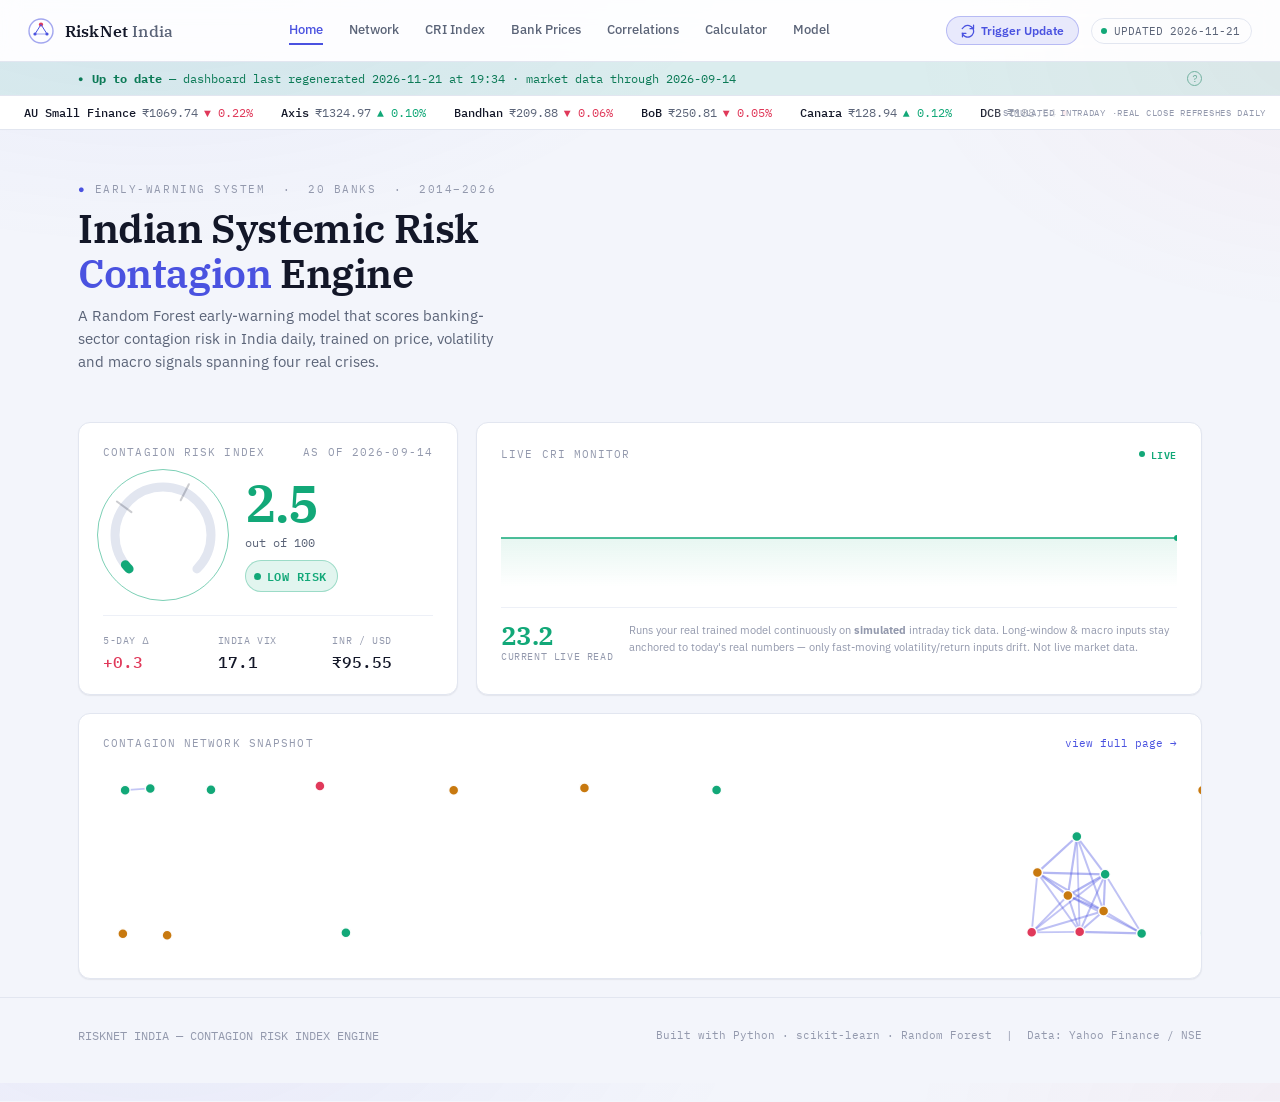
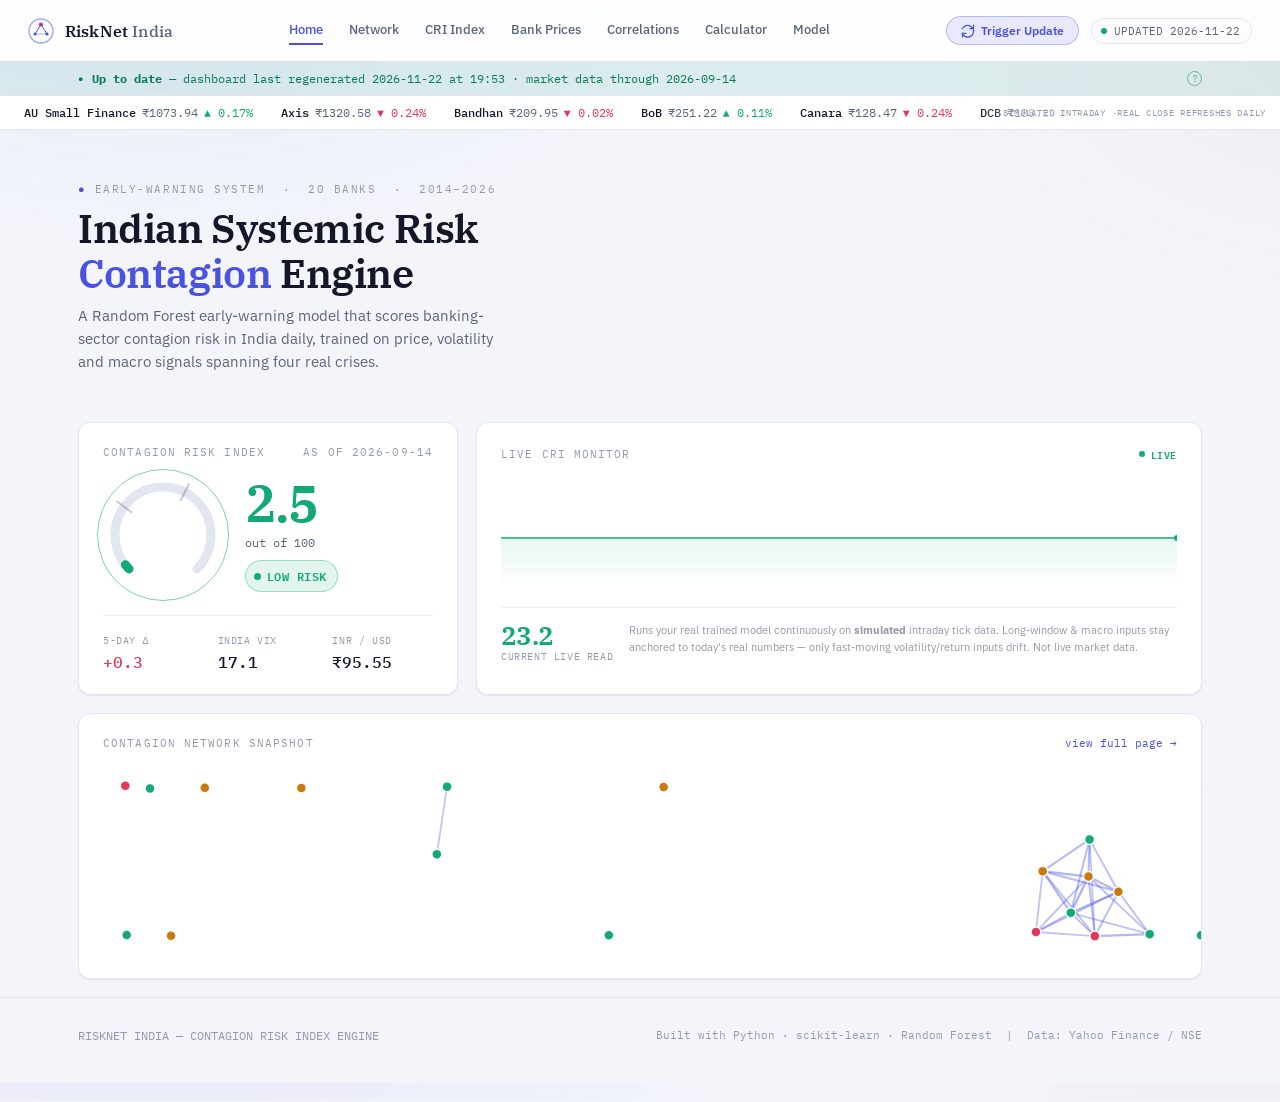
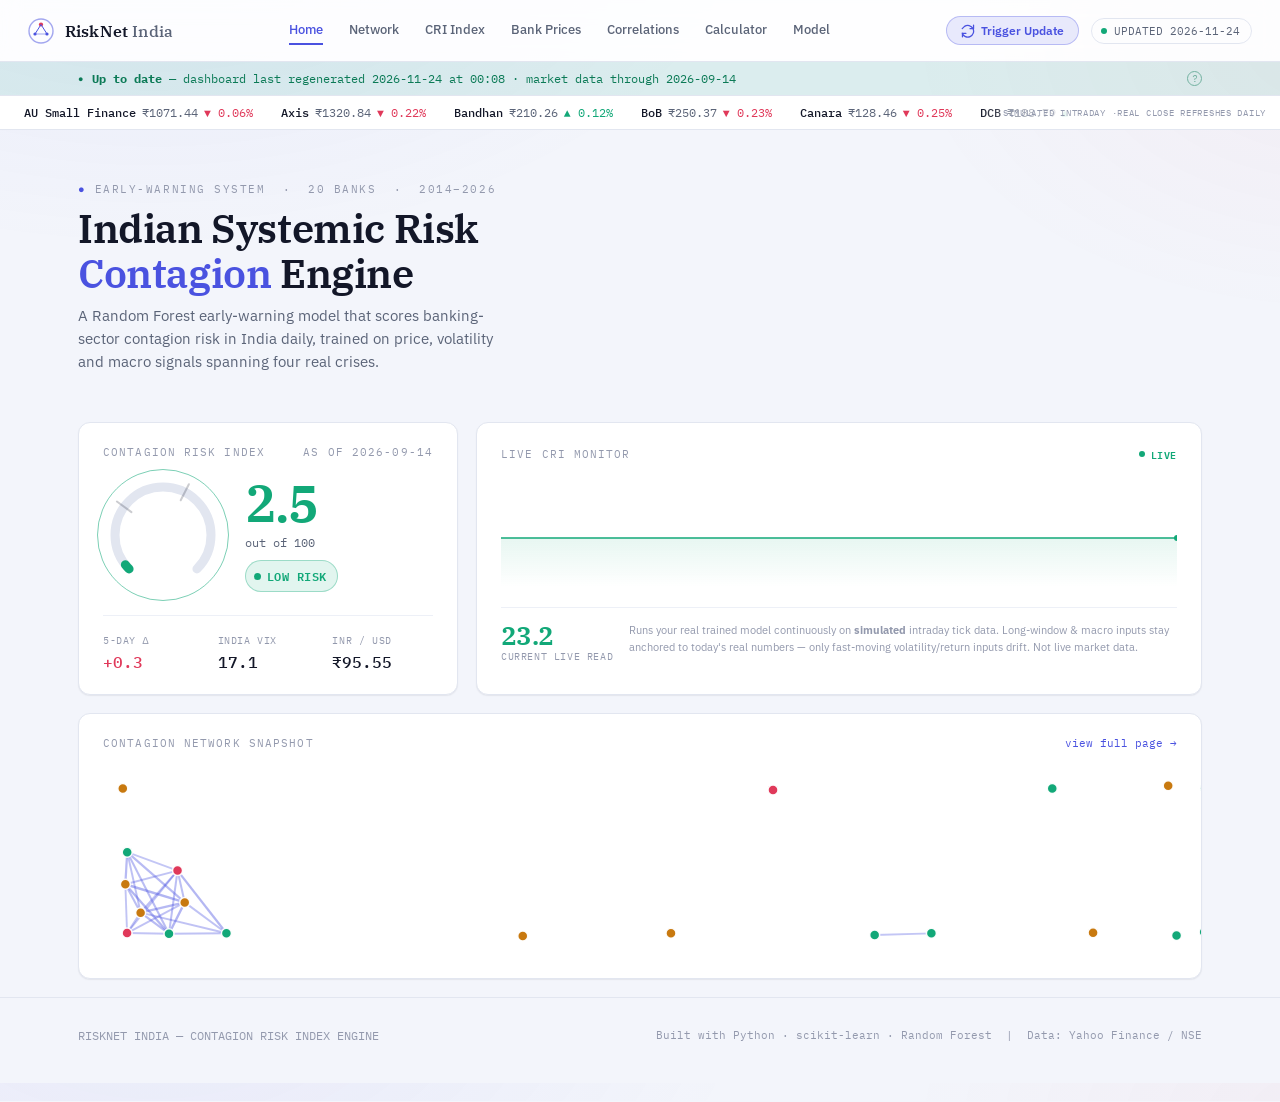
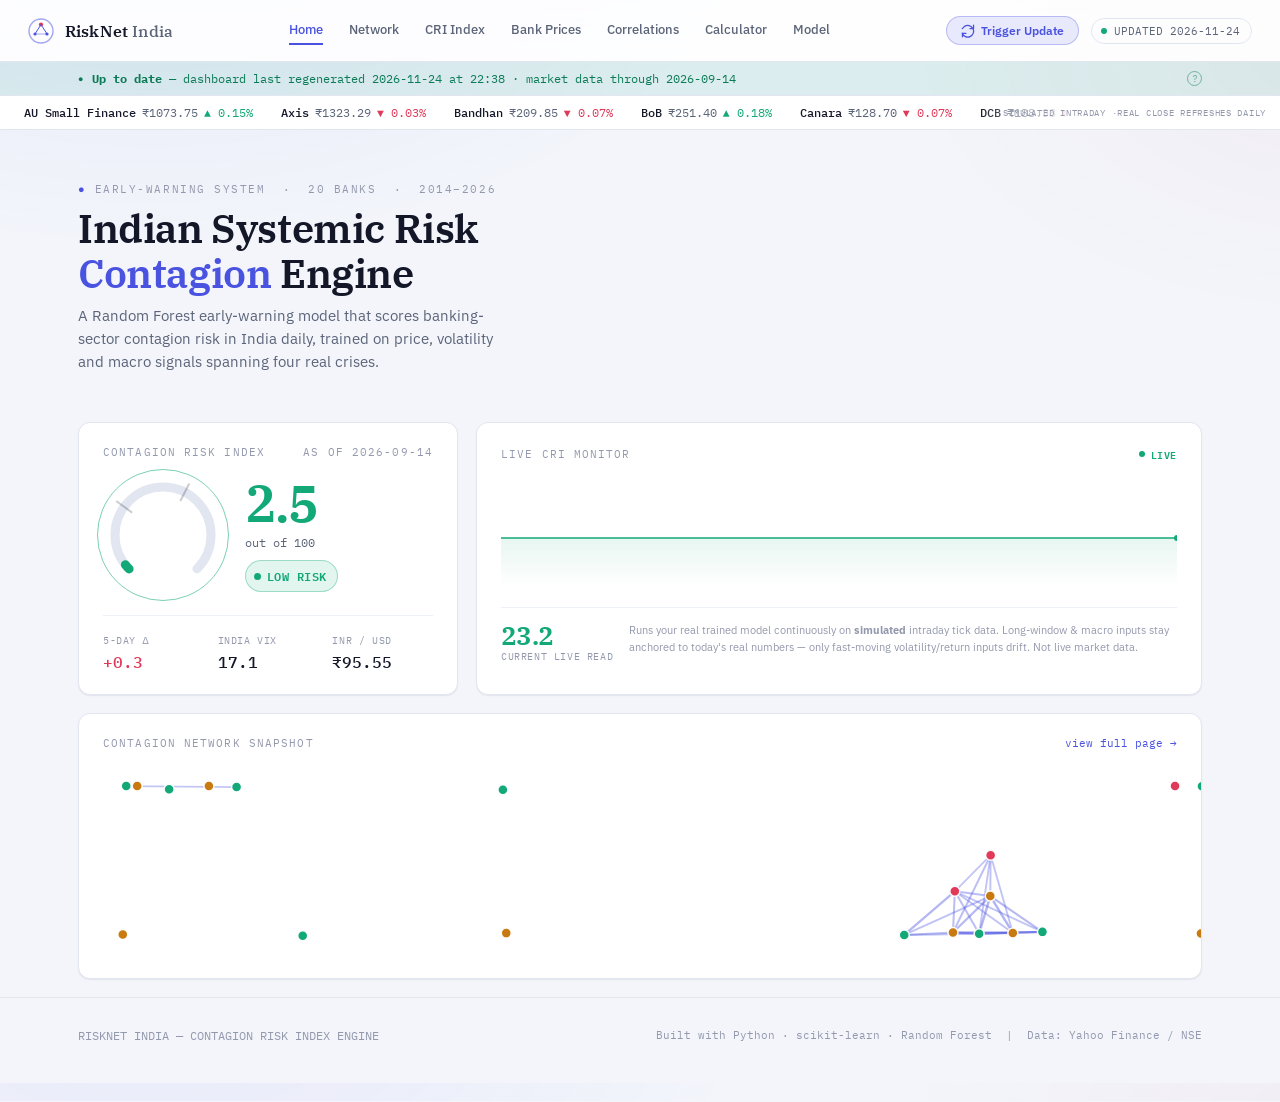
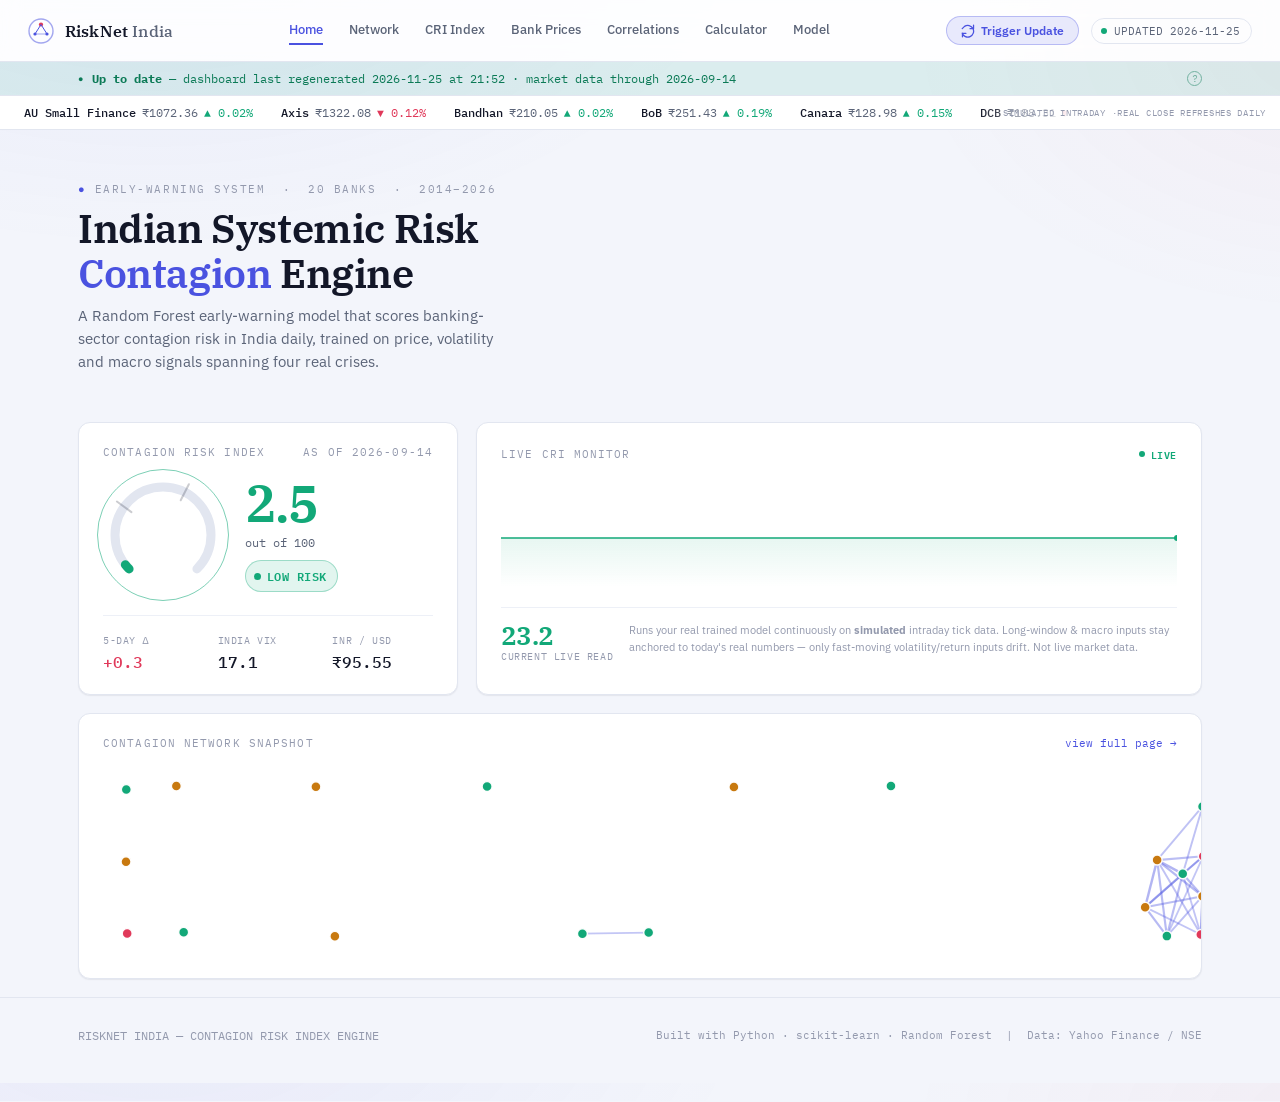
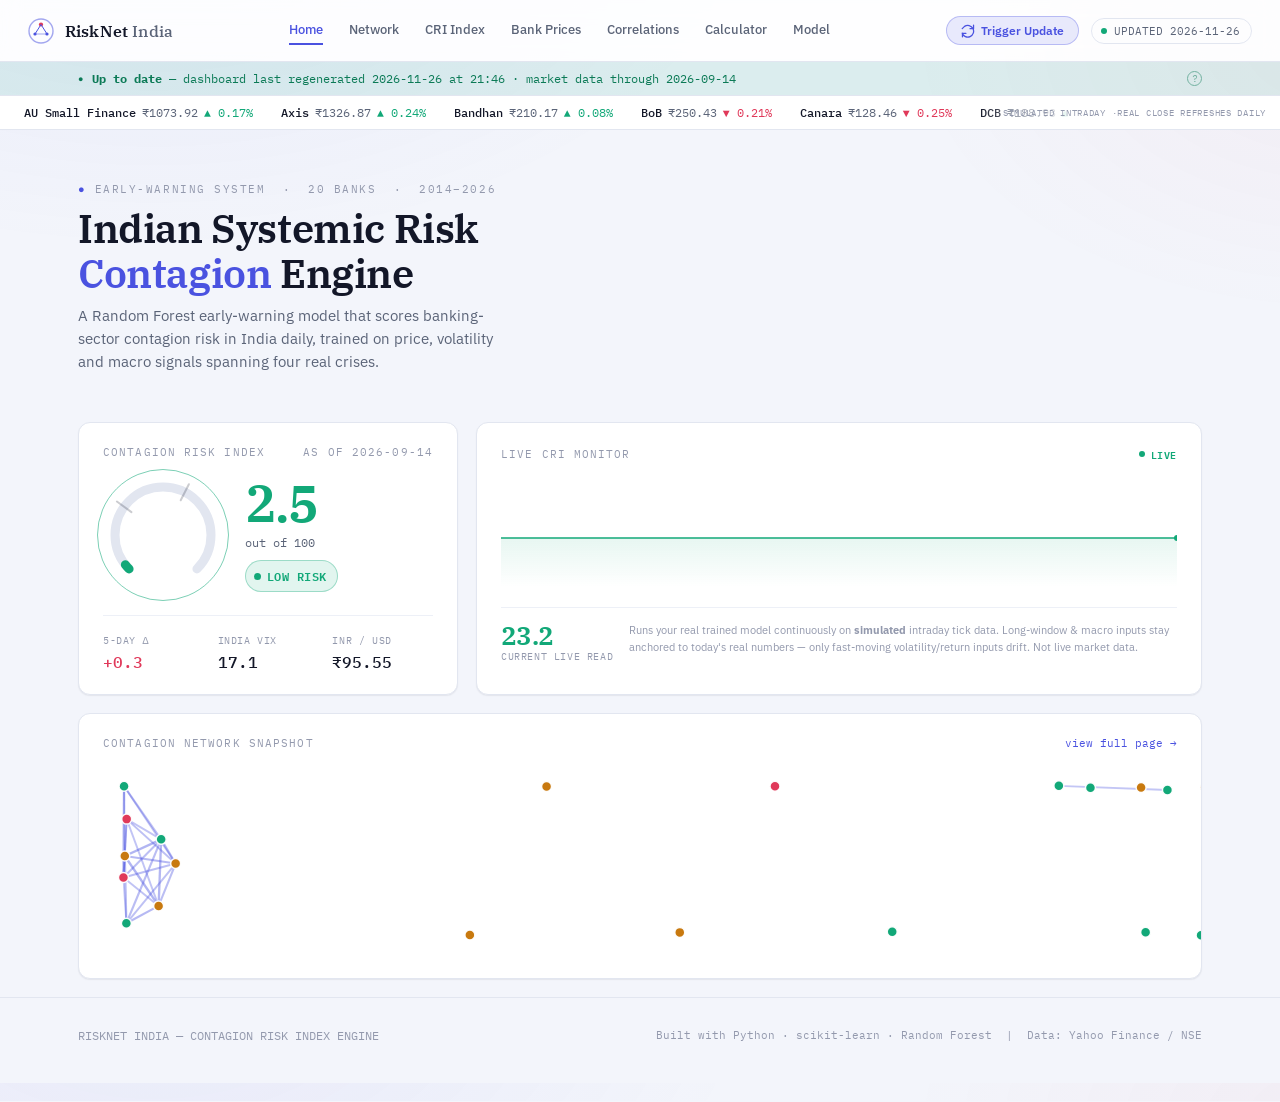
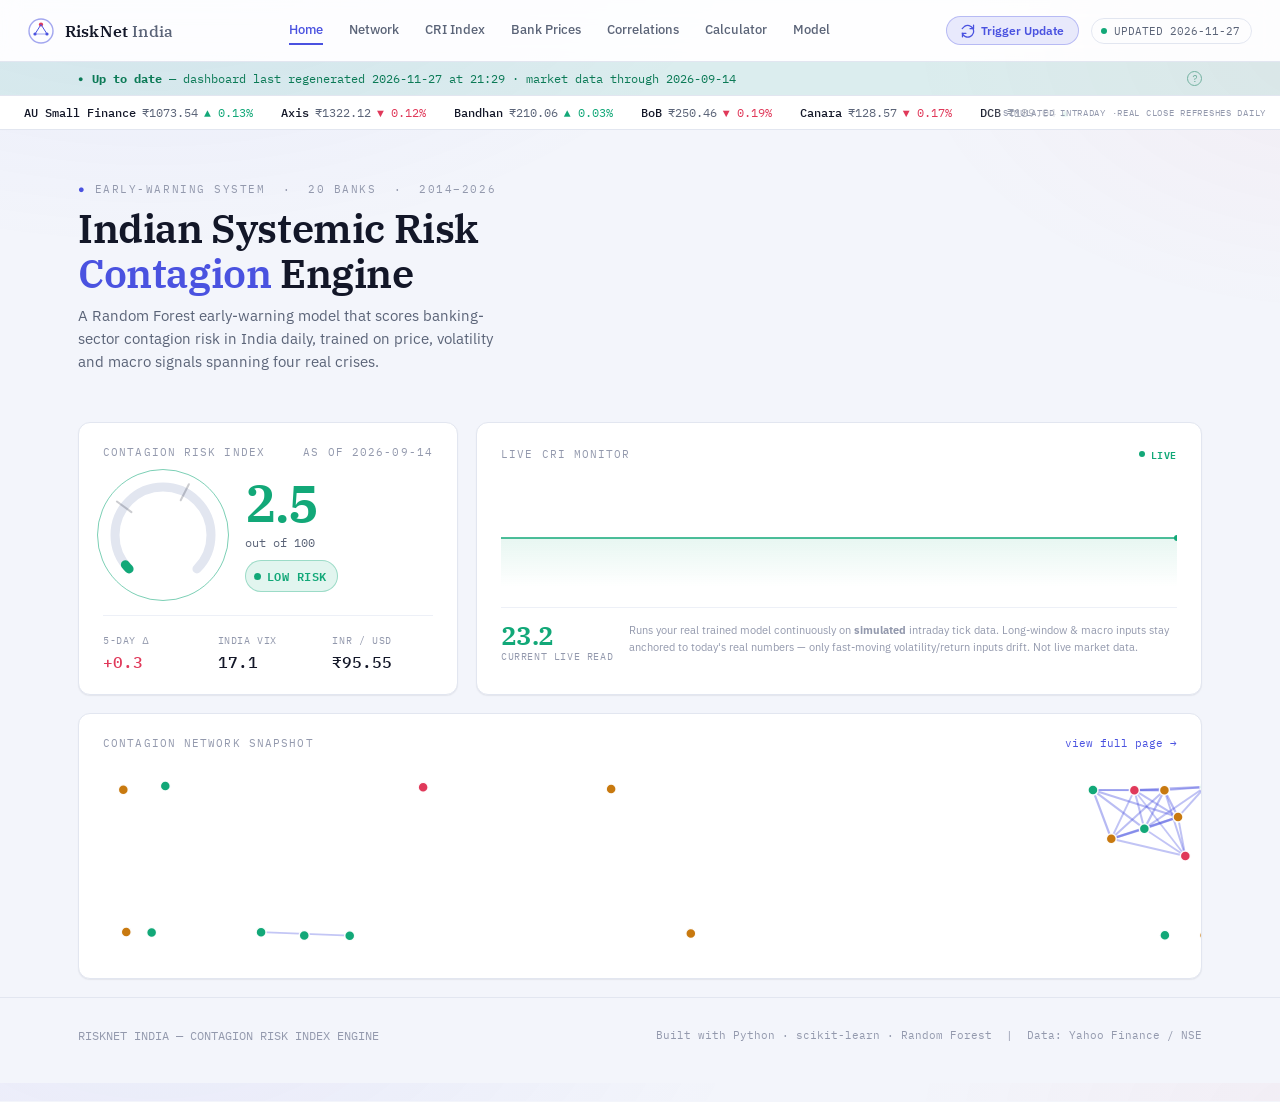
